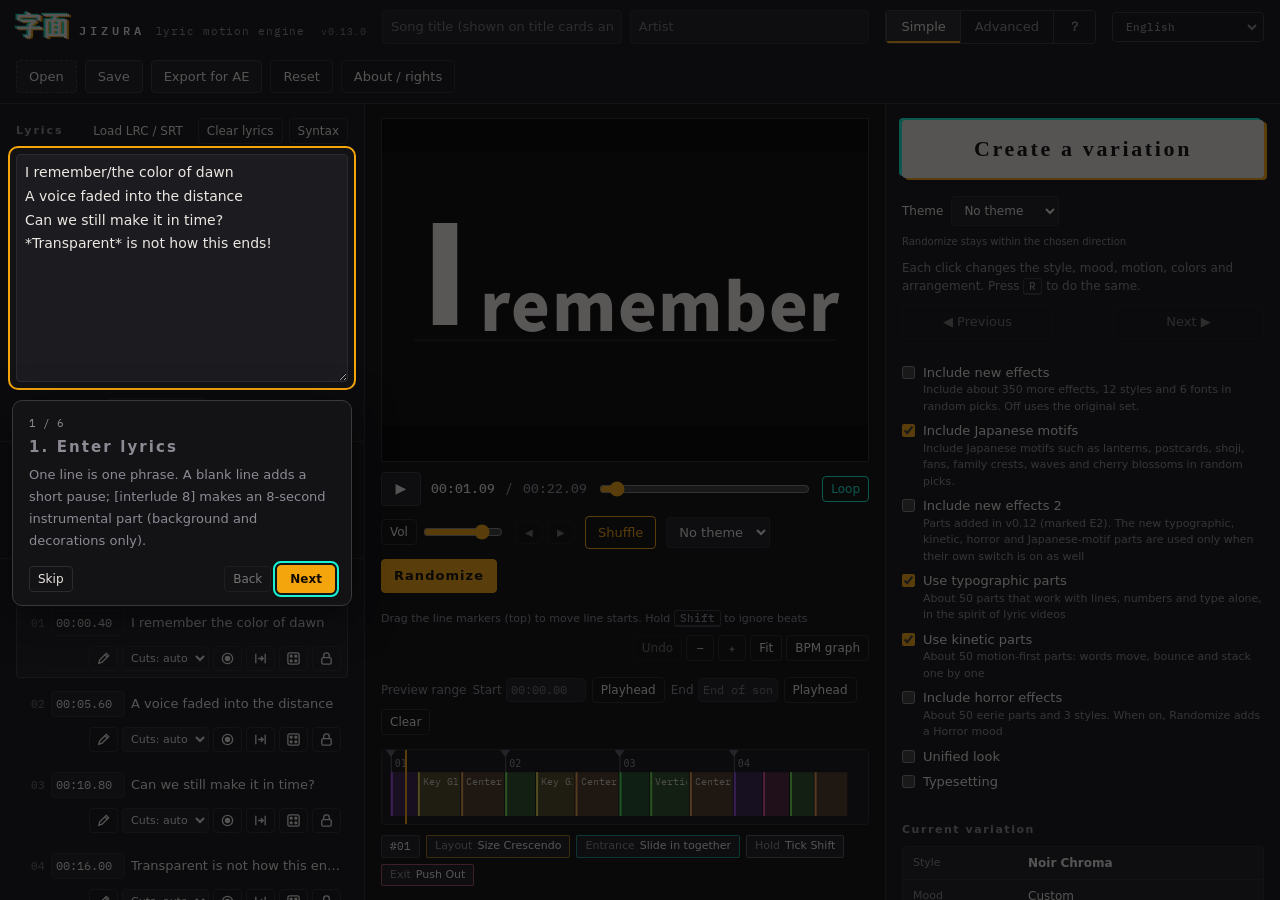
==== en/index.html @ b81c0132 "Merge upstream 852wa/JIZURA v0.13.0 into the fork Conflict resolution: - src/12_ui.js: kept both the" ====
<!doctype html>
<html lang="en">
<head>
<meta charset="utf-8">
<meta name="viewport" content="width=device-width, initial-scale=1, viewport-fit=cover">
<title>JIZURA — Lyric Motion Video Maker</title>
<meta name="description" content="Turn lyrics into animated lyric videos in your browser and export MP4.">
<link rel="canonical" href="https://852wa.github.io/JIZURA/en/">
<link rel="alternate" hreflang="ja" href="https://852wa.github.io/JIZURA/">
<link rel="alternate" hreflang="en" href="https://852wa.github.io/JIZURA/en/">
<link rel="alternate" hreflang="zh-Hant" href="https://852wa.github.io/JIZURA/zh-hant/">
<link rel="alternate" hreflang="zh-Hans" href="https://852wa.github.io/JIZURA/zh-hans/">
<link rel="alternate" hreflang="ko" href="https://852wa.github.io/JIZURA/ko/">
<link rel="alternate" hreflang="id-ID" href="https://852wa.github.io/JIZURA/id/">
<link rel="alternate" hreflang="vi" href="https://852wa.github.io/JIZURA/vi/">
<meta property="og:type" content="website">
<meta property="og:title" content="JIZURA — Lyric Motion Video Maker">
<meta property="og:description" content="Turn lyrics into animated lyric videos in your browser and export MP4.">
<meta property="og:url" content="https://852wa.github.io/JIZURA/en/">
<meta name="twitter:card" content="summary">
<link rel="preconnect" href="https://fonts.googleapis.com">
<link rel="preconnect" href="https://fonts.gstatic.com" crossorigin>
<style>
:root {
  color-scheme: dark;
  --ink: #0c0c0e;
  --panel: #131316;
  --raised: #1b1b20;
  --raised2: #232329;
  --line: #2a2a31;
  --line2: #383840;
  --text: #ece7e1;
  --muted: #8e8a94;
  --faint: #5d5a63;
  --amber: #f5a50c;
  --cyan: #16f4d4;
  --rose: #ff6f9c;
  --danger: #ff5a6a;
  --ui: "IBM Plex Sans JP", "Noto Sans JP", "Hiragino Sans", "Yu Gothic UI", "Meiryo", system-ui, sans-serif;
  --mono: "IBM Plex Mono", "SFMono-Regular", Consolas, monospace;
  --brand: "Zen Old Mincho", "Noto Serif JP", "Yu Mincho", serif;
  --r: 4px;
}
html, body { height: 100%; }
[hidden] { display: none !important; }
body { margin: 0; background: var(--ink); color: var(--text); font: 13px/1.5 var(--ui); -webkit-font-smoothing: antialiased; }
* { box-sizing: border-box; }
button, input, select, textarea { font: inherit; color: inherit; }
:focus-visible { outline: 2px solid var(--cyan); outline-offset: 2px; }
@media (prefers-reduced-motion: reduce) { * { transition: none !important; } }

#app { display: flex; flex-direction: column; min-height: 100%; }

/* ---------- top bar ---------- */
.bar { display: flex; align-items: center; gap: 16px; padding-block: 10px; padding-inline: 16px; border-bottom: 1px solid var(--line); background: var(--panel); flex-wrap: wrap; }
.brand { display: flex; align-items: baseline; gap: 10px; min-width: 0; }
.brand .mark { font: 900 26px/1 var(--brand); letter-spacing: 0.02em; color: var(--text); text-shadow: -2px -1px 0 rgba(22,244,212,0.85), 2px 1px 0 rgba(245,165,12,0.9); }
.brand .word { font: 600 12px/1 var(--mono); letter-spacing: 0.34em; color: var(--text); }
.brand .tag { font: 400 11px/1 var(--mono); color: var(--muted); letter-spacing: 0.08em; }
.brand .ver { font: 400 10px/1 var(--mono); color: var(--muted); opacity: 0.8; margin-left: 6px; letter-spacing: 0.04em; }
.proj { display: flex; gap: 8px; flex: 1 1 280px; min-width: 0; }
.proj input { flex: 1 1 0; min-width: 0; }
.acts { display: flex; gap: 8px; flex-wrap: wrap; }
.lang-switch { display: inline-flex; align-items: center; gap: 3px; flex: none; font: 500 11px var(--mono); border: 1px solid var(--line2); border-radius: var(--r); padding: 3px; }
.lang-switch a, .lang-switch span { display: inline-block; padding: 3px 7px; color: var(--muted); text-decoration: none; border-radius: 2px; }
.lang-switch a:hover { color: var(--text); background: var(--raised2); }
.lang-switch [aria-current=page] { color: var(--ink); background: var(--amber); }
html[lang=en] { --ui: system-ui, -apple-system, "Segoe UI", sans-serif; --brand: Georgia, "Times New Roman", serif; }
html[lang=zh-Hant] { --ui: "Noto Sans TC", "PingFang TC", "Microsoft JhengHei", system-ui, sans-serif; }
html[lang=ko] { --ui: "Noto Sans KR", "Apple SD Gothic Neo", "Malgun Gothic", system-ui, sans-serif; --brand: "Noto Serif KR", "AppleMyungjo", "Batang", serif; }
html[lang=en] .work { grid-template-columns: minmax(315px, 365px) minmax(0, 1fr) minmax(350px, 395px); }
html[lang=en] .slider { grid-template-columns: 124px minmax(0, 1fr) 36px 30px; }
html[lang=en] .now-row { grid-template-columns: 105px minmax(0, 1fr); }
html[lang=en] .font-row { grid-template-columns: 95px minmax(0, 1fr); }
html[lang=en] .ln .tools select { max-width: 130px; }
html[lang=en] .fields .field { overflow-wrap: anywhere; }
html[lang=en] .easy-grid button, html[lang=en] .tabs button { white-space: normal; line-height: 1.2; }

/* ---------- controls ---------- */
input[type=text], input[type=number], input:not([type]), select, textarea {
  background: var(--raised); border: 1px solid var(--line); border-radius: var(--r); padding: 6px 8px; min-width: 0;
}
input[type=number] { font-family: var(--mono); }
textarea { width: 100%; resize: vertical; line-height: 1.7; }
select { padding-right: 4px; }
button { background: var(--raised); border: 1px solid var(--line2); border-radius: var(--r); padding: 6px 12px; cursor: pointer; white-space: nowrap; }
button:hover { background: var(--raised2); border-color: #4a4a54; }
button:disabled { opacity: 0.45; cursor: not-allowed; }
button.small { padding: 3px 8px; font-size: 12px; }
button.ghost { background: transparent; border-color: var(--line); }
button.primary { background: var(--amber); color: #120c00; border-color: var(--amber); font-weight: 700; }
button.primary:hover { background: #ffb52a; }
button.accent { border-color: var(--amber); color: var(--amber); background: transparent; }
button.accent:hover { background: rgba(245,165,12,0.1); }
button[aria-pressed=true] { border-color: var(--cyan); color: var(--cyan); }
button.icon { padding: 4px 6px; line-height: 0; }
button.icon svg { width: 15px; height: 15px; }
label.file { position: relative; display: inline-flex; align-items: center; gap: 6px; background: var(--raised); border: 1px dashed var(--line2); border-radius: var(--r); padding: 6px 12px; cursor: pointer; }
label.file:hover { border-color: var(--amber); }
label.file input { position: absolute; inset: 0; opacity: 0; cursor: pointer; width: 100%; }
.muted { color: var(--muted); }
.mono { font-family: var(--mono); }
h2, h3 { margin: 0; font-weight: 600; }
h2 { font-size: 11px; letter-spacing: 0.18em; color: var(--muted); }
h3 { font-size: 11px; letter-spacing: 0.14em; color: var(--muted); margin-top: 18px; margin-bottom: 8px; }

/* ---------- workspace ---------- */
.work { flex: 1; display: grid; grid-template-columns: minmax(270px, 330px) minmax(0, 1fr) minmax(290px, 350px); min-height: 0; }
.col { min-width: 0; min-height: 0; }
.col-left, .col-right { background: var(--panel); overflow: auto; }
.col-left { border-right: 1px solid var(--line); }
.col-right { border-left: 1px solid var(--line); }
.sec { padding: 14px 16px; border-bottom: 1px solid var(--line); display: flex; flex-direction: column; gap: 10px; }
.sec-h { display: flex; align-items: center; justify-content: space-between; gap: 8px; }
#lyrics { min-height: 150px; font-size: 14px; }
.syntax { font-size: 12px; color: var(--muted); background: var(--raised); border: 1px solid var(--line); border-radius: var(--r); padding: 10px 12px; }
.syntax code { font-family: var(--mono); color: var(--amber); }
.syntax ul { margin: 0; padding-left: 16px; display: grid; gap: 3px; }
.row { display: flex; align-items: center; gap: 8px; flex-wrap: wrap; }
.audio-name { font-size: 12px; overflow-wrap: anywhere; }
.fields { display: grid; grid-template-columns: repeat(3, minmax(0, 1fr)); gap: 8px; }
.field { display: flex; flex-direction: column; gap: 4px; font-size: 11px; color: var(--muted); }
.field input, .field select { width: 100%; }
.tapbox { border: 1px solid var(--amber); border-radius: var(--r); padding: 10px; display: grid; gap: 8px; background: rgba(245,165,12,0.06); }
.tapbox .next { font-size: 15px; }
button.tap { font: 700 18px/1 var(--mono); letter-spacing: 0.2em; padding: 16px; background: var(--amber); color: #120c00; border-color: var(--amber); }
/* タップ同期中は行一覧の自動スクロールで押せなくなるので、左カラムの先頭に貼り付けて固定する */
.col-left > #tapPanel { position: sticky; top: 0; z-index: 20; margin: 10px 12px; background-color: var(--panel); background-image: linear-gradient(rgba(245,165,12,0.10), rgba(245,165,12,0.10)); box-shadow: 0 10px 24px rgba(0,0,0,0.5); }
.tapbox.compact .hint { display: none; }
.tapbox .tap-opts { display: flex; gap: 14px; align-items: center; flex-wrap: wrap; font-size: 12px; color: var(--muted); }
.tapbox .tap-opts label { display: inline-flex; gap: 6px; align-items: center; }
.tapbox .tap-count { margin-left: 10px; font: 700 22px/1 var(--mono); color: var(--amber); }
/* 固定レイアウトにならない広さ／高さのときは、左カラムがスクロールしないのでビューポートに重ねて固定する */
@media (max-width: 1180px), (max-height: 619px) {
  .col-left > #tapPanel { position: fixed; top: 8px; left: 8px; right: 8px; bottom: auto; margin: 0; max-height: 62vh; overflow: auto; box-shadow: 0 14px 40px rgba(0,0,0,0.6); }
}

/* line list */
#lineList { list-style: none; margin: 0; padding: 0; display: grid; gap: 6px; }
.ln { display: grid; grid-template-columns: 22px 74px minmax(0, 1fr); gap: 4px 6px; align-items: center; padding: 6px; border: 1px solid transparent; border-radius: var(--r); }
.ln:hover { background: var(--raised); }
.ln.cur { border-color: var(--line2); background: var(--raised); }
.ln .no { font: 500 11px var(--mono); color: var(--faint); text-align: right; }
.ln .time { width: 100%; padding: 3px 4px; font-size: 12px; font-variant-numeric: tabular-nums; }
.ln .txt { overflow: hidden; text-overflow: ellipsis; white-space: nowrap; cursor: pointer; }
.ln .meta { grid-column: 2 / 4; display: flex; justify-content: space-between; align-items: flex-start; gap: 6px; flex-wrap: wrap; }
.ln .tools { display: flex; gap: 4px; flex: 0 1 auto; flex-wrap: wrap; justify-content: flex-end; margin-left: auto; }
.ln .tools select { padding: 2px 4px; font-size: 11px; max-width: 92px; width: auto; }
.ln .cuts { display: flex; gap: 4px; flex-wrap: wrap; min-width: 0; flex: 1 1 140px; }
.ln .cuts span { font-size: 10px; padding: 1px 6px; border-radius: 2px; border: 1px solid var(--line2); color: var(--muted); cursor: pointer; }
.ln .cuts span:hover { color: var(--text); border-color: var(--amber); }
.ln .cuts select.cut-lay { font-size: 10px; padding: 1px 4px; max-width: 112px; border: 1px solid var(--line2); border-radius: 2px; background: var(--raised); color: var(--text); }
.ln .cuts select.cut-lay.is-forced { border-color: var(--amber); color: var(--text); }

/* ---------- stage ---------- */
.col-stage { display: flex; flex-direction: column; gap: 10px; padding: 14px 16px; min-width: 0; }
.viewport { position: relative; width: 100%; background: #000; border: 1px solid var(--line); display: grid; place-items: center; overflow: hidden; }
.viewport canvas { display: block; width: 100%; height: auto; max-height: 68vh; object-fit: contain; }
.field-wide { grid-column: span 2; }
.lang-row { display: flex; align-items: center; flex-wrap: wrap; gap: 6px; margin-top: 6px; font-size: 11px; color: var(--muted); }
.lang-row select { width: auto; }
.key-badge { position: absolute; right: 10px; top: 10px; background: rgba(12,12,14,0.78); border: 1px solid var(--line2); color: #fff; padding: 3px 8px; border-radius: var(--r); font-size: 11px; pointer-events: none; letter-spacing: .04em; }
.key-badge i { display: inline-block; width: 9px; height: 9px; border-radius: 2px; margin-right: 6px; vertical-align: -1px; border: 1px solid rgba(255,255,255,.5); }
.overlay-msg { position: absolute; left: 12px; bottom: 12px; background: rgba(12,12,14,0.85); border: 1px solid var(--line2); padding: 6px 10px; border-radius: var(--r); font-size: 12px; }
.transport { display: flex; align-items: center; gap: 10px; flex-wrap: wrap; }
.transport .vol { display: inline-flex; align-items: center; gap: 4px; }
.transport .vol input[type=range] { flex: 0 0 80px; width: 80px; }
#btnLoop[data-mode="line"], #btnLoop[data-mode="cut"] { color: var(--amber); }
#btnLoop[aria-pressed="false"] { opacity: 0.55; }
.transport .tc { font: 500 13px var(--mono); font-variant-numeric: tabular-nums; }
.pv-bar { display: flex; align-items: center; gap: 6px; flex-wrap: wrap; margin: 2px 0 4px; font-size: 12px; }
.pv-bar .field.pv-field { display: inline-flex; flex-direction: row; align-items: center; gap: 4px; margin: 0; font-size: 12px; }
.pv-bar .field input { width: 80px; padding: 2px 4px; font-size: 12px; font-variant-numeric: tabular-nums; }
.pv-bar.on .pv-label { color: var(--cyan); }
.calm-box { display: flex; flex-wrap: wrap; align-items: center; gap: 6px 14px; padding: 8px 10px; margin-bottom: 10px; border: 1px solid var(--line); border-radius: var(--r); }
.calm-box .field.calm-field { display: inline-flex; flex-direction: row; align-items: center; gap: 6px; margin: 0; font-size: 12px; }
.calm-box .field.calm-field select { width: auto; }
.calm-box .calm-note { flex-basis: 100%; }
.calm-box.on { border-color: var(--cyan); }
.transport input[type=range] { flex: 1 1 160px; accent-color: var(--amber); }
button.play { width: 40px; height: 34px; padding: 0; font-size: 14px; }
/* timeline controls, export range, line tools */
.tl-bar { display: flex; justify-content: space-between; align-items: center; gap: 8px; margin: 8px 0 4px; flex-wrap: wrap; }
.tl-hint { font-size: 11px; }
.tl-btns { display: flex; gap: 4px; margin-left: auto; }
.rng-row { display: flex; align-items: center; gap: 6px; flex-wrap: wrap; margin: 10px 0 2px; font-size: 12px; }
.rng-row select { width: auto; max-width: 150px; }
.rng-lab { color: var(--muted); font-size: 11px; }
.rngInfo { font-size: 11px; }
.ln.in-range { border-color: var(--amber); }
.ln.is-inter .txt { color: var(--muted); font-style: italic; }
.ln .txt-edit { width: 100%; padding: 3px 6px; font-size: 13px; }
.ln .tools .icon[aria-pressed=true] { color: var(--amber); }
#timeline { width: 100%; height: 76px; display: block; background: var(--panel); border: 1px solid var(--line); border-radius: var(--r); cursor: pointer; touch-action: none; }
.tempo-wrap { margin-top: 6px; }
.tempo-wrap[hidden] { display: none; }
#tempoLane { width: 100%; height: 96px; display: block; background: var(--panel); border: 1px solid var(--line); border-radius: var(--r); cursor: crosshair; touch-action: none; }
.tempo-bar { display: flex; flex-wrap: wrap; align-items: center; gap: 6px 10px; margin-top: 6px; font-size: 12px; }
.tempo-hint { flex: 1 1 260px; }
.tempo-sel { display: flex; flex-wrap: wrap; align-items: center; gap: 6px 10px; }
.tempo-sel[hidden] { display: none; }
.tempo-sel .field input { width: 84px; }
#tlTempo[aria-pressed="true"] { color: var(--amber); border-color: currentColor; }
.cutinfo { display: flex; gap: 6px; flex-wrap: wrap; align-items: center; min-height: 26px; flex: none; }
.cutinfo .cut-roll { margin-left: 2px; }
.chip { font-size: 11px; padding: 2px 8px; border-radius: 2px; border: 1px solid var(--line2); color: var(--text); background: var(--raised); }
.chip b { font-weight: 500; color: var(--muted); margin-right: 5px; }
button.chip { cursor: pointer; font: inherit; }
button.chip:hover { border-color: var(--amber); color: var(--text); }
button.chip.is-forced { border-color: var(--amber); }
button.chip[aria-pressed=true] { border-color: var(--cyan); color: var(--cyan); }
.cut-pick { border: 1px solid var(--line); border-radius: var(--r); background: var(--panel); padding: 8px; max-height: min(42vh, 420px); overflow: auto; }
.cut-pick-h { display: flex; align-items: center; gap: 8px; margin-bottom: 8px; position: sticky; top: 0; background: var(--panel); z-index: 1; padding-bottom: 4px; }
.cut-pick-h strong { font-size: 12px; }
.cut-pick-h .muted { flex: 1; font-size: 11px; }
.cut-pick .tech-grid { display: grid; grid-template-columns: repeat(auto-fill, minmax(112px, 1fr)); gap: 8px; padding: 0; min-height: 96px; }
.cut-pick .tcard { cursor: pointer; width: 100%; text-align: left; }
.cut-pick .tcard.is-on { border-color: var(--amber); box-shadow: 0 0 0 1px var(--amber); }
.cut-pick .tcard canvas { width: 100%; aspect-ratio: 16 / 9; display: block; background: #0c0c0e; }
.chip { font-size: 11px; padding: 2px 8px; border-radius: 2px; border: 1px solid var(--line2); color: var(--text); background: var(--raised); }
.chip b { font-weight: 500; color: var(--muted); margin-right: 5px; }
.chip.l { border-color: rgba(245,165,12,0.6); }
.chip.e { border-color: rgba(22,244,212,0.55); }
.chip.x { border-color: rgba(255,111,156,0.6); }
.chip.h { border-color: #55525c; }
.hint { font-size: 12px; color: var(--muted); }

/* ---------- right panel ---------- */
.tabs { display: grid; grid-template-columns: repeat(4, 1fr); border-bottom: 1px solid var(--line); position: sticky; top: 0; background: var(--panel); z-index: 2; }
.tabs button { border: 0; border-radius: 0; background: transparent; padding: 11px 4px; color: var(--muted); border-bottom: 2px solid transparent; }
.tabs button[aria-selected=true] { color: var(--text); border-bottom-color: var(--amber); }
.tabpane { padding: 14px 16px 24px; }
.style-grid { display: grid; grid-template-columns: repeat(3, minmax(0, 1fr)); gap: 8px; }
.stile { display: flex; flex-direction: column; gap: 5px; padding: 0; border: 1px solid var(--line); background: transparent; border-radius: var(--r); overflow: hidden; text-align: left; }
.stile canvas { width: 100%; aspect-ratio: 16 / 9; display: block; }
.stile span { font-size: 11px; padding: 0 7px 6px; white-space: nowrap; overflow: hidden; text-overflow: ellipsis; }
.stile[aria-pressed=true] { border-color: var(--amber); box-shadow: 0 0 0 1px var(--amber); color: var(--text); }
.slider { display: grid; grid-template-columns: 96px minmax(0, 1fr) 36px 30px; gap: 8px; align-items: center; margin-bottom: 8px; }
.slider input { width: 100%; accent-color: var(--amber); }
.slider output { font: 500 11px var(--mono); color: var(--muted); text-align: right; }
.checks { display: grid; grid-template-columns: repeat(2, minmax(0, 1fr)); gap: 3px 10px; }
.checks label { display: flex; align-items: center; gap: 6px; font-size: 12px; padding: 2px 0; }
.checks input { accent-color: var(--amber); }
.tgroup .checks.tech-grid { display: grid; grid-template-columns: repeat(auto-fill, minmax(128px, 1fr)); gap: 8px; padding: 0 10px 10px; }
.tcard { display: flex; flex-direction: column; gap: 4px; padding: 0; border: 1px solid var(--line); border-radius: var(--r); overflow: hidden; background: var(--panel); cursor: pointer; }
.tcard:hover { border-color: var(--line2); }
.tcard canvas { width: 100%; aspect-ratio: 16 / 9; display: block; background: #0c0c0e; }
.tcard .tcard-name { display: flex; align-items: center; gap: 5px; font-size: 11px; padding: 0 6px 6px; min-width: 0; }
.tcard .tcard-name span { white-space: nowrap; overflow: hidden; text-overflow: ellipsis; min-width: 0; }
.tcard.set-off { opacity: 0.5; }
.group-h { display: flex; justify-content: space-between; align-items: center; margin-top: 16px; margin-bottom: 6px; }
.tgroup { border: 1px solid var(--line); border-radius: var(--r); margin-bottom: 8px; background: var(--raised); }
.tgroup summary { display: flex; justify-content: space-between; align-items: center; padding: 8px 10px; cursor: pointer; list-style: none; font-size: 12px; }
.tgroup summary::-webkit-details-marker { display: none; }
.tgroup summary::before { content: '▸'; color: var(--muted); margin-right: 8px; transition: transform .15s; }
.tgroup[open] summary::before { transform: rotate(90deg); }
.tgroup .tg-name { flex: 1; font-weight: 600; }
.tgroup .tg-cnt { color: var(--muted); font-size: 11px; }
/* locks: same look as the per-line lock button (icon ghost + SVG, accent colour while pressed) */
.tgroup summary .lk { flex: none; margin-left: 6px; }
.lk[aria-pressed="true"] { color: var(--amber); }
.tgroup .tg-tools { display: flex; gap: 6px; padding: 0 10px 8px; }
.tgroup .checks { padding: 0 10px 10px; }
.chip.t { border-color: rgba(180,140,255,0.6); }
.chip.b { border-color: rgba(120,200,120,0.55); }
.chip.c { border-color: rgba(120,170,255,0.6); }
.group-h:first-child { margin-top: 0; }
.color-row { display: grid; grid-template-columns: repeat(3, minmax(0, 1fr)); gap: 8px; }
.color-row label { display: flex; flex-direction: column; gap: 3px; font-size: 11px; color: var(--muted); }
.color-row input[type=color] { width: 100%; height: 28px; padding: 0; border: 1px solid var(--line); background: transparent; border-radius: var(--r); }
.font-row { display: grid; grid-template-columns: 70px minmax(0, 1fr); gap: 8px; align-items: center; margin-bottom: 6px; font-size: 12px; }
.progress { height: 6px; background: var(--raised2); border-radius: 3px; overflow: hidden; }
.progress i { display: block; height: 100%; width: 0; background: linear-gradient(90deg, var(--cyan), var(--amber)); }
.outbtns { display: grid; gap: 8px; margin-top: 12px; }
.outbtns button { padding: 10px 12px; }
.note { font-size: 12px; color: var(--muted); border-left: 2px solid var(--line2); padding-left: 10px; margin-top: 12px; }
.kbd { font: 500 11px var(--mono); border: 1px solid var(--line2); border-bottom-width: 2px; padding: 0 5px; border-radius: 3px; }

label.check { display: flex; align-items: flex-start; gap: 8px; margin-bottom: 8px; cursor: pointer; }
label.check input { margin: 3px 0 0; flex: none; accent-color: var(--amber); }
label.check small { display: block; font-size: 11px; color: var(--muted); }

/* ---------- modes / おまかせ ---------- */
.modes { display: inline-flex; border: 1px solid var(--line2); border-radius: var(--r); overflow: hidden; }
.modes button { border: 0; border-radius: 0; background: transparent; padding: 6px 14px; color: var(--muted); }
.modes button + button { border-left: 1px solid var(--line2); }
.modes button[aria-pressed=true] { background: var(--raised2); color: var(--text); box-shadow: inset 0 -2px 0 var(--amber); }
#app.is-easy .tabs, #app.is-easy .tabpane, #app.is-easy .pro-only { display: none !important; }
.hist-btns { display: inline-flex; gap: 4px; }
button.icon-txt { font-size: 10px; min-width: 28px; }
.transport #btnOmakase { letter-spacing: 0.08em; }

.easy { padding: 16px 16px 28px; display: grid; gap: 18px; }
.easy h3 { margin: 0 0 8px; }
.easy-hero { display: grid; gap: 10px; }
button.omakase {
  position: relative; padding: 18px 14px; font: 900 22px/1 var(--brand); letter-spacing: 0.12em;
  background: var(--text); color: var(--ink); border: 0; border-radius: var(--r);
  box-shadow: -3px -2px 0 var(--cyan), 3px 2px 0 var(--amber);
  transition: transform .12s ease, box-shadow .12s ease;
}
button.omakase:hover { background: #fff; box-shadow: -5px -3px 0 var(--cyan), 5px 3px 0 var(--amber); }
button.omakase:active { transform: translateY(1px) scale(0.99); box-shadow: -1px -1px 0 var(--cyan), 1px 1px 0 var(--amber); }
button.omakase:disabled { box-shadow: none; }
.easy-hero .hint { margin: 0; }
.hist-row { display: grid; grid-template-columns: 1fr auto 1fr; gap: 8px; align-items: center; }
.hist-row #histPos { font-size: 11px; text-align: center; min-width: 44px; }
.now { display: grid; gap: 1px; background: var(--line); border: 1px solid var(--line); border-radius: var(--r); overflow: hidden; }
.now-row { display: grid; grid-template-columns: 84px minmax(0, 1fr); gap: 10px; align-items: center; padding: 7px 10px; background: var(--raised); font-size: 12px; }
.now-row .k { color: var(--muted); font-size: 11px; }
.now-row .v { display: flex; align-items: center; gap: 8px; min-width: 0; overflow: hidden; text-overflow: ellipsis; white-space: nowrap; }
.now-row b { font-weight: 700; }
.tagl { font: 500 10px var(--mono); color: var(--cyan); border: 1px solid rgba(22,244,212,0.5); padding: 0 5px; border-radius: 2px; }
.easy-grid { display: grid; grid-template-columns: repeat(2, minmax(0, 1fr)); gap: 8px; }
.easy-grid button { padding: 10px 8px; }
.easy .fields { display: grid; grid-template-columns: repeat(3, minmax(0, 1fr)); gap: 8px; }
.easy .exp-box { margin-top: 10px; }
.swatches { display: inline-flex; gap: 3px; vertical-align: middle; }
.swatches i { width: 16px; height: 16px; border-radius: 2px; border: 1px solid rgba(255,255,255,0.18); display: inline-block; }
#paletteSwatch i { width: 22px; height: 22px; }
.toast {
  position: absolute; top: 12px; left: 50%; transform: translate(-50%, -6px); opacity: 0;
  display: flex; align-items: center; gap: 10px; max-width: calc(100% - 24px);
  background: rgba(12,12,14,0.9); border: 1px solid var(--line2); border-left: 2px solid var(--amber);
  padding: 7px 12px; border-radius: var(--r); font-size: 12px; white-space: nowrap; overflow: hidden; text-overflow: ellipsis; pointer-events: none;
  transition: opacity .2s ease, transform .2s ease;
}
.toast.in { opacity: 1; transform: translate(-50%, 0); }
.toast.out { opacity: 0; transform: translate(-50%, -6px); }

/* ---------- 利用について ---------- */
button.linkish { background: none; border: 0; padding: 4px 0; color: var(--muted); font-size: 12px; text-decoration: underline; text-underline-offset: 3px; cursor: pointer; justify-self: start; }
button.linkish:hover { color: var(--text); background: none; }
dialog.terms { width: min(520px, calc(100vw - 32px)); max-height: calc(100vh - 48px); overflow: auto; padding: 22px 24px 18px; background: var(--panel); color: var(--text); border: 1px solid var(--line2); border-radius: 8px; box-shadow: 0 20px 60px rgba(0,0,0,0.55); }
dialog.terms .reset-list { margin: 0 0 12px; padding-left: 18px; display: grid; gap: 3px; font-size: 13px; }
button.danger { background: #c9433a; border-color: #c9433a; color: #fff; font-weight: 700; }
button.danger:hover { background: #dd5146; }
.sec-btns { display: inline-flex; gap: 6px; }
.sec-btns label.file.small { padding: 3px 8px; font-size: 12px; border-style: solid; border-color: transparent; background: transparent; color: var(--fg, inherit); }
.sec-btns label.file.small:hover { border-color: var(--amber); }
dialog.terms::backdrop { background: rgba(6,6,8,0.66); }
dialog.terms h2 { font-size: 15px; letter-spacing: 0.08em; color: var(--text); margin: 0 0 14px; }
dialog.terms p { margin: 0 0 10px; line-height: 1.75; font-size: 13px; }
dialog.terms a { color: var(--cyan); word-break: break-all; }
.terms-main { border-left: 3px solid var(--amber); background: var(--raised); padding: 12px 14px 4px; border-radius: 0 var(--r) var(--r) 0; margin-bottom: 14px; }
.terms-main .terms-big { font-size: 15px; }
.terms-main strong { color: var(--amber); font-weight: 700; }
.terms-sub { color: var(--muted); font-size: 12px !important; }
.terms-note { font-size: 12px !important; }
.terms-oss { font-size: 12px; color: var(--muted); margin: 4px 0 14px; }
.terms-oss summary { cursor: pointer; }
.terms-oss p { font-size: 12px !important; margin-top: 6px; }
.terms-foot { display: flex; justify-content: space-between; align-items: center; gap: 12px; border-top: 1px solid var(--line); padding-top: 12px; }

/* ---------- fixed workspace (wide & tall enough windows) ----------
   The page no longer scrolls as a whole: the header and the preview + timeline stay put, and the
   lyrics / line list (left) and settings (right) scroll inside their own columns. */
@media (min-width: 1181px) and (min-height: 620px) {
  html.fixed-ok body { overflow: hidden; }
  html.fixed-ok #app { height: 100vh; height: 100dvh; min-height: 0; }
  html.fixed-ok .work { overflow: hidden; }
  html.fixed-ok .col-left, html.fixed-ok .col-right { overscroll-behavior: contain; }
  html.fixed-ok .col-stage { overflow: hidden auto; }
  html.fixed-ok .viewport { flex: 1 1 0; min-height: 180px; }
  html.fixed-ok .viewport canvas { max-height: none; }
}

/* ---------- responsive ---------- */
@media (max-width: 1180px) {
  .work { grid-template-columns: minmax(0, 1fr) minmax(0, 1fr); }
  html[lang=en] .work { grid-template-columns: minmax(0, 1fr) minmax(0, 1fr); }
  .col-stage { grid-column: 1 / -1; order: -1; }
  .col-left { border-right: 1px solid var(--line); }
  .col-right { border-left: 0; }
}
@media (max-width: 760px) {
  .work { grid-template-columns: minmax(0, 1fr); }
  html[lang=en] .work { grid-template-columns: minmax(0, 1fr); }
  .col-left, .col-right { border: 0; border-top: 1px solid var(--line); }
  .bar { gap: 10px; }
  .brand .tag { display: none; }
  .fields { grid-template-columns: repeat(2, minmax(0, 1fr)); }
  .easy .fields { grid-template-columns: repeat(3, minmax(0, 1fr)); }
  #app.is-easy .col-right { order: 0; border-top: 1px solid var(--line); }
  #app.is-easy .col-left { order: 1; }
  .transport .hist-btns { display: none; }
}

/* 追加分 / 和風 switches + badges */
.pick-sets { margin: 12px 0 6px; text-align: left; }
.pick-sets label.check { margin-bottom: 6px; }
.easy-hero .pick-sets { margin-top: 14px; }
.set-badge { display: inline-block; margin-left: 4px; padding: 0 4px; border: 1px solid var(--amber); border-radius: 3px; color: var(--amber); font-size: 10px; line-height: 15px; vertical-align: 1px; }
.set-badge.ex { border-color: var(--cyan, #4cc9d9); color: var(--cyan, #4cc9d9); }
.set-badge.set-horror { border-color: #c0544a; color: #e0786e; }
.set-badge.set-typo { border-color: #9aa3ad; color: #c5ccd3; }
.set-badge.set-kinetic { border-color: #7fbf6a; color: #9fd98a; }
.set-badge.set-extra2 { border-color: #b08adf; color: #c9a8f0; }
.checks label.set-off { opacity: 0.45; }
.checks label.set-off .set-badge { border-color: var(--muted); color: var(--muted); }
.stile { position: relative; }
.stile .badges { position: absolute; top: 4px; left: 4px; padding: 0; display: flex; gap: 3px; }
.stile .set-badge { margin: 0; padding: 0 4px; font-size: 10px; line-height: 15px; background: rgba(0,0,0,0.55); }
.stile.set-off { opacity: 0.55; }

/* ---------- かんたんモードの案内ツアー ---------- */
.tour { position: fixed; inset: 0; z-index: 200; pointer-events: auto; }
.tour-spot { position: fixed; border-radius: 8px; box-shadow: 0 0 0 9999px rgba(8, 8, 10, 0.66); outline: 2px solid var(--amber); transition: all 0.22s ease; pointer-events: none; }
.tour-bub { position: fixed; width: min(340px, calc(100vw - 24px)); background: var(--panel); color: var(--text); border: 1px solid var(--line2); border-radius: 10px; padding: 14px 16px 12px; box-shadow: 0 12px 40px rgba(0,0,0,0.5); transition: top 0.22s ease, left 0.22s ease; }
.tour-step { font-size: 11px; }
.tour-title { margin: 4px 0 6px; font-size: 15px; }
.tour-text { margin: 0 0 12px; font-size: 13px; line-height: 1.7; color: var(--muted); }
.tour-nav { display: flex; gap: 6px; align-items: center; }
.tour-sp { flex: 1; }
.tour-btn { min-width: 30px; font-weight: 700; }
button.small.primary { padding: 4px 12px; }

.lang-switch select { font: 500 11px var(--mono); padding: 3px 6px; width: auto; background: transparent; color: var(--muted); border: none; }
.sr-only { position: absolute; width: 1px; height: 1px; overflow: hidden; clip: rect(0 0 0 0); white-space: nowrap; }
.unify-box { margin-bottom: 10px; padding-bottom: 6px; border-bottom: 1px solid var(--line); }
.center-dir { gap: 6px; margin: -2px 0 8px 26px; font-size: 12px; }
.center-dir select { width: auto; }

/* ================= スマホ mode (#app.is-mobile) =================
   one column: sticky header with おまかせ, the preview right under it, then folding sections */
.omk-top, .menu-btn { display: none; }
.mode-mobile { display: none; }
@media (max-width: 900px), (pointer: coarse) { .mode-mobile { display: inline-block; } }
#app.is-mobile .mode-mobile { display: inline-block; }
#app.is-mobile .bar { position: sticky; top: 0; z-index: 40; gap: 8px; padding: 8px 10px; }
#app.is-mobile .brand .tag, #app.is-mobile .brand .word, #app.is-mobile .tour-btn { display: none; }
#app.is-mobile .brand .mark { font-size: 22px; }
#app.is-mobile .omk-top, #app.is-mobile .menu-btn { display: inline-block; }
#app.is-mobile .omk-top { order: 2; margin-left: auto; padding: 9px 16px; font-size: 15px; }
#app.is-mobile .menu-btn { order: 3; padding: 9px 10px; }
#app.is-mobile .modes { order: 4; flex: 1 1 100%; }
#app.is-mobile .modes button { flex: 1 1 0; padding: 7px 4px; }
#app.is-mobile .proj, #app.is-mobile .acts, #app.is-mobile .lang-switch { display: none; order: 5; flex: 1 1 100%; }
#app.is-mobile.menu-open .proj, #app.is-mobile.menu-open .acts, #app.is-mobile.menu-open .lang-switch { display: flex; }
#app.is-mobile .acts > * { flex: 1 1 auto; }
#app.is-mobile .work { display: flex; flex-direction: column; overflow: visible; }
#app.is-mobile .col-left, #app.is-mobile .col-right { overflow: visible; border: 0; border-top: 1px solid var(--line); }
#app.is-mobile .col-stage { order: -1; position: sticky; top: var(--mbar, 96px); z-index: 30; background: var(--ink); padding: 8px 10px; gap: 6px; box-shadow: 0 8px 18px rgba(0,0,0,0.45); }
#app.is-mobile .viewport canvas { max-height: 34vh; }
#app.is-mobile .tl-bar, #app.is-mobile .pv-bar, #app.is-mobile #timeline, #app.is-mobile .tempo-wrap, #app.is-mobile .cutinfo, #app.is-mobile .transport .vol, #app.is-mobile #btnLoop, #app.is-mobile #btnShuffle, #app.is-mobile #btnOmakase { display: none; }
#app.is-mobile .transport { gap: 8px; flex-wrap: nowrap; }
#app.is-mobile .transport .hist-btns { display: inline-flex; }
#app.is-mobile .col-right { order: 0; }
#app.is-mobile .col-left { order: 1; }
#app.is-mobile .easy-hero .omakase { display: none; }
#app.is-mobile button, #app.is-mobile select, #app.is-mobile input[type=text], #app.is-mobile label.file { min-height: 40px; }
#app.is-mobile button.small, #app.is-mobile .ln button, #app.is-mobile .ln select { min-height: 34px; }
#app.is-mobile .easy .fields, #app.is-mobile .fields { grid-template-columns: repeat(2, minmax(0, 1fr)); }
/* folding sections: tap the heading */
#app.is-mobile .sec > .sec-h h2 { cursor: pointer; font-size: 13px; }
#app.is-mobile .sec > .sec-h h2::before { content: '▾'; display: inline-block; width: 1.2em; color: var(--amber); }
#app.is-mobile .sec.fold > .sec-h h2::before { content: '▸'; }
#app.is-mobile .sec.fold > :not(.sec-h) { display: none !important; }
/* lines: one compact row each, tap to open its tools */
#app.is-mobile .ln { grid-template-columns: 22px minmax(0, 1fr); padding: 8px 6px; }
#app.is-mobile .ln .time { display: none; }
#app.is-mobile .ln .meta { display: none; grid-column: 1 / -1; }
#app.is-mobile .ln.open .meta { display: block; }
#app.is-mobile .ln .txt { white-space: nowrap; overflow: hidden; text-overflow: ellipsis; }
#app.is-mobile .ln.open .txt { white-space: normal; }
.exp-share { width: 100%; margin-bottom: 8px; }
#app.is-mobile .transport .tc.muted, #app.is-mobile #timeDur { display: none; }
#app.is-mobile .transport input[type=range] { flex: 1 1 40px; min-width: 0; }
#app.is-mobile .transport .hist-btns button { min-width: 36px; padding: 4px 8px; }
#app.is-mobile button.play { flex: none; width: 44px; }

/* カットの開始時刻 (詳細モード) and the cut playing now */
.ln .cut-pair { display: inline-flex; min-width: 0; gap: 2px; align-items: center; }
.ln .cut-time { width: 64px; font-size: 11px; padding: 2px 4px; }
.ln .cut-time.is-forced { border-color: var(--amber); }
.ln .cut-lay.playing { box-shadow: 0 0 0 2px var(--amber); }
.theme-row { display: flex; align-items: center; gap: 8px; flex-wrap: wrap; font-size: 12px; margin-top: 8px; }
.theme-row select { min-width: 9em; }
#app.is-easy .ln .cut-pair { display: none; }
.outbtns.out-png { grid-template-columns: repeat(auto-fit, minmax(140px, 1fr)); margin-top: 8px; }
.outbtns.out-png button { padding: 8px 10px; font-size: 12px; }
/* layout menus are filled on first use: keep their width fixed so nothing jumps */
.ln .cuts select.cut-lay { width: 112px; }
.ln .tools select.lay { width: 112px; }

/* files dragged over the window */
.drop-hint { position: fixed; inset: 0; z-index: 90; display: flex; align-items: center; justify-content: center; background: rgba(8,8,10,0.72); pointer-events: none; }
.drop-hint[hidden] { display: none; }
.drop-hint > div { display: flex; flex-direction: column; gap: 6px; align-items: center; text-align: center; padding: 26px 34px; margin: 16px; border: 2px dashed var(--cyan); border-radius: 12px; background: rgba(12,12,14,0.9); }
.drop-hint strong { font-size: 18px; }
.drop-hint span { font-size: 12px; opacity: 0.8; }
.sec-btns { flex-wrap: wrap; justify-content: flex-end; }
.sec-btns > * { white-space: nowrap; }

</style>
</head>
<body>
<div id="tour" class="tour" hidden role="dialog" aria-modal="true" aria-labelledby="tourTitle">
  <div class="tour-spot"></div>
  <div class="tour-bub">
    <div class="tour-step mono muted"></div>
    <h3 id="tourTitle" class="tour-title"></h3>
    <p class="tour-text"></p>
    <div class="tour-nav"><button class="tour-skip ghost small">Skip</button><span class="tour-sp"></span><button class="tour-prev ghost small">Back</button><button class="tour-next primary small">Next</button></div>
  </div>
</div>
<div id="app">
  <header class="bar">
    <div class="brand"><span class="mark" aria-hidden="true">字面</span><span class="word">JIZURA</span><span class="tag">lyric motion engine</span><span class="ver">v0.13.0</span></div>
    <div class="proj">
      <input id="songTitle" type="text" placeholder="Song title (shown on title cards and HUD)" aria-label="Song title">
      <input id="songArtist" type="text" placeholder="Artist" aria-label="Artist">
    </div>
    <button id="btnOmakaseTop" class="primary omk-top" title="Randomize style, mood, effects and palette">Randomize</button>
    <button id="btnMenu" class="ghost menu-btn" aria-expanded="false" aria-controls="appMenu">Menu</button>
    <div class="modes" role="group" aria-label="Editor mode">
      <button id="modeMobile" class="mode-mobile" aria-pressed="false" title="Phone layout (Randomize pinned at the top, lines folded)">Phone</button>
      <button id="modeEasy" aria-pressed="false" title="A simple workspace focused on automatic creation">Simple</button>
      <button id="modePro" aria-pressed="true" title="Show all settings">Advanced</button>
      <button id="btnTour" class="ghost tour-btn" title="A short tour of the Simple mode" aria-label="Tour">？</button>
    </div>
    <label class="lang-switch"><span class="sr-only">Language</span><select aria-label="Language" onchange="if(this.value)location.href=this.value"><option value="../index.html" lang="ja">日本語</option><option value="../en/index.html" lang="en" selected>English</option><option value="../zh-hant/index.html" lang="zh-Hant">繁體中文</option><option value="../zh-hans/index.html" lang="zh-Hans">简体中文</option><option value="../ko/index.html" lang="ko">한국어</option><option value="../id/index.html" lang="id-ID">Bahasa Indonesia</option><option value="../vi/index.html" lang="vi">Tiếng Việt</option></select></label>
    <div class="acts">
      <label class="file" title="Open a saved project (.json)">Open<input id="fileProject" type="file" accept=".json,application/json"></label>
      <button id="btnSave" title="Save project as .json">Save</button>
      <button id="btnAE" title="Export project data for the After Effects panel">Export for AE</button>
      <button id="btnReset" class="ghost" title="Clear lyrics, song, settings and history and start over">Reset</button>
      <button id="btnTerms" class="ghost terms-open" title="Rights and licenses for your exports">About / rights</button>
    </div>
  </header>

  <main class="work">
    <!-- ================= left: lyrics & timing ================= -->
    <section class="col col-left" aria-label="Lyrics and timing">
      <div id="tapPanel" class="tapbox" hidden>
          <div class="hint">Press <span class="kbd">Space</span> or the button as each line starts. A wrong tap? Press <span class="kbd">Backspace</span> or “Undo tap”. To redo from a line in the middle, press ◎ in the line list.If a line has several cuts, press <span class="kbd">Tab</span> the moment the cut should change to time the cuts of that line too.</div>
          <div class="tap-opts"><label>Speed <select id="tapRate" aria-label="Playback speed while tapping"><option value="1">1×</option><option value="0.75">0.75×</option><option value="0.5">0.5×</option></select></label><label><input type="checkbox" id="tapCount"> Count-in</label></div>
          <div class="next">Next: <b id="tapLine">—</b><b id="tapCountNum" class="tap-count" hidden></b></div>
          <button id="tapBtn" class="tap">TAP</button>
          <button id="tapBack" class="ghost">Undo tap</button>
          <button id="tapStop" class="ghost">Finish</button>
      </div>
      <div class="sec">
        <div class="sec-h"><h2>Lyrics</h2><span class="sec-btns"><label class="file ghost small" title="Load an LRC file (lyrics with time stamps) or subtitles (SRT / VTT) in place of the current lyrics (Undo brings them back). You can also drop the file on the window">Load LRC / SRT<input id="fileLrc" type="file" accept=".lrc,.srt,.vtt,.txt,text/plain"></label><button id="btnClearLyrics" class="ghost small" title="Clear the lyrics with their line timings, per-line settings and export range (Undo or Ctrl+Z brings them back)">Clear lyrics</button><button id="btnSyntax" class="ghost small" aria-expanded="false">Syntax</button></span></div>
        <textarea id="lyrics" rows="9" spellcheck="false" aria-label="Lyrics (one phrase per line)"></textarea>
        <label class="lang-row">Lyrics language<select id="lyricLang"><option value="auto">Auto-detect</option><option value="ja">日本語</option><option value="zh-Hant">繁體中文</option><option value="zh-Hans">简体中文</option><option value="ko">한국어</option><option value="en">English</option></select><span id="langNote" class="muted"></span></label>
        <div id="syntax" class="syntax" hidden>
          <ul>
            <li>One phrase per line. A blank line adds a short pause.</li>
            <li><code>I remember/the dawn</code> … <code>/</code> marks a cut boundary</li>
            <li><code>*transparent*</code> … emphasis (larger, stronger effects)</li>
            <li>A trailing <code>!</code> … adds a flash and shake</li>
            <li><code>lyrics|reading or note</code> … smaller text in annotation layouts</li>
            <li><code>｜base《reading》</code> … ruby (reading). Shown beside or above the kanji in styles such as Mincho & Ruby</li>
            <li><code>[01:23.45]Lyrics</code> … uses an LRC timestamp</li>
            <li><code>[interlude 8]</code> … an 8-second instrumental part (no lyrics, background and decorations only). Without a number it lasts 4 seconds; tap sync or markers set its length</li>
            <li><code>#</code> starts a comment (ignored)</li>
          </ul>
        </div>
      </div>

      <div class="sec">
        <div class="sec-h"><h2>Audio and timing</h2></div>
        <div id="audioName" class="muted audio-name">No audio. Import a song to detect beats and align cuts.</div>
        <div class="row">
          <label class="file" title="MP3, WAV, M4A and more">Import audio<input id="audioFile" type="file" accept="audio/*,.mp3,.wav,.m4a,.aac,.ogg,.flac"></label>
          <button id="btnTap" title="Tap at the start of each line while the song plays">Tap to sync</button>
        </div>
        <div class="fields pro-only">
          <label class="field">BPM<input id="bpm" type="number" min="0" max="300" step="0.1" placeholder="Auto"></label>
          <label class="field">Start (s)<input id="offset" type="number" min="0" step="0.05"></label>
          <label class="field">Line duration<input id="lineScale" type="number" min="0.4" max="3" step="0.05"></label>
        </div>
        <div class="row pro-only">
          <label class="row" style="gap:6px"><input id="snap" type="checkbox"> Snap to beat</label>
          <button id="btnResetTimes" class="ghost small">Clear manual timing</button>
        </div>
      </div>

      <div class="sec">
        <div class="sec-h"><h2>Lines and cuts</h2><span id="linesInfo" class="muted mono"></span></div>
        <ol id="lineList"></ol>
      </div>
    </section>

    <!-- ================= center: stage ================= -->
    <section class="col col-stage" aria-label="Preview">
      <div class="viewport" id="viewport"><canvas id="view" width="1280" height="720"></canvas><div id="viewMsg" class="overlay-msg" hidden></div><div id="keyBadge" class="key-badge" hidden></div><div id="toast" class="toast" role="status" aria-live="polite" hidden></div></div>
      <div class="transport">
        <button id="btnPlay" class="play" aria-label="Play">▶</button>
        <span id="timeNow" class="tc">00:00.00</span><span class="tc muted">/</span><span id="timeDur" class="tc muted">00:00.00</span>
        <input id="scrub" type="range" min="0" max="10000" value="0" aria-label="Playback position">
        <button id="btnLoop" class="ghost small" aria-pressed="true" title="Loop the whole piece">Loop</button>
        <span class="vol"><button id="btnMute" class="ghost small" aria-pressed="false" title="Click to mute / unmute (preview only — exports keep the original level)">Vol</button><input id="vol" type="range" min="0" max="100" value="80" aria-label="Preview volume"></span>
        <span class="hist-btns">
          <button id="btnPrev" class="ghost small icon-txt" title="Previous variation" aria-label="Previous">◀</button>
          <button id="btnNext" class="ghost small icon-txt" title="Next variation" aria-label="Next">▶</button>
        </span>
        <button id="btnShuffle" class="accent" title="Shuffle the arrangement, keeping locked lines">Shuffle</button>
        <select class="themeSel" aria-label="Randomize theme" title="Randomize theme (when set, Randomize stays within that direction and turns on the part sets it needs)"><option value="">No theme</option><option value="lyricpv">Lyric video</option><option value="kinetic">Kinetic</option><option value="wa">Japanese</option><option value="horror">Horror</option><option value="pop">Pop</option><option value="ballad">Ballad</option></select>
        <button id="btnOmakase" class="primary" title="Randomize style, mood, effects and colors (R)">Randomize</button>
      </div>
      <div class="tl-bar">
        <span class="tl-hint muted">Drag the line markers (top) to move line starts. Hold <span class="kbd">Shift</span> to ignore beats</span>
        <span class="tl-btns">
          <button id="btnUndoEdit" class="ghost small" title="Undo lyric and timing changes (Ctrl+Z)" disabled>Undo</button>
          <button id="tlOut" class="ghost small icon-txt" title="Zoom out" aria-label="Zoom the timeline out">−</button>
          <button id="tlIn" class="ghost small icon-txt" title="Zoom in (or scroll on the timeline)" aria-label="Zoom the timeline in">＋</button>
          <button id="tlFit" class="ghost small" title="Show the whole song">Fit</button>
          <button id="tlTempo" class="ghost small" aria-pressed="false" title="Draw tempo changes as a graph (for DJ mixes and songs whose tempo changes)">BPM graph</button>
        </span>
      </div>
      <div class="pv-bar" role="group" aria-label="Preview range">
        <span class="muted pv-label" title="Play only this range (the export range does not change). Keys I / O set the start / end at the playhead">Preview range</span>
        <label class="field pv-field">Start<input id="pvIn" class="mono" type="text" inputmode="decimal" spellcheck="false" placeholder="00:00.00" aria-label="Preview start time"></label>
        <button id="pvInHere" class="ghost small" title="Set the start at the playhead (key I)">Playhead</button>
        <label class="field pv-field">End<input id="pvOut" class="mono" type="text" inputmode="decimal" spellcheck="false" placeholder="End of song" aria-label="Preview end time"></label>
        <button id="pvOutHere" class="ghost small" title="Set the end at the playhead (key O)">Playhead</button>
        <button id="pvClear" class="ghost small" title="Clear the range and play the whole song">Clear</button>
      </div>
      <canvas id="timeline" aria-label="Timeline (click to seek, drag line markers to adjust)"></canvas>
      <div id="tempoWrap" class="tempo-wrap" hidden>
        <canvas id="tempoLane" aria-label="Tempo graph"></canvas>
        <div class="tempo-bar">
          <span class="muted tempo-hint">Click to add a point, drag to move it (up/down = BPM, left/right = time), right-click to delete</span>
          <span id="tempoSel" class="tempo-sel" hidden>
            <label class="field">Time (s)<input id="tpT" type="number" min="0" step="0.01"></label>
            <label class="field">BPM<input id="tpB" type="number" min="20" max="400" step="0.01"></label>
            <label class="row"><input id="tpRamp" type="checkbox"> Slide from the previous point</label>
            <label class="row"><input id="tpAnchor" type="checkbox"> A beat starts here</label>
            <button id="tpDetect" class="ghost small" title="Detect the BPM of about 16 s from this point in the song">Detect from song</button>
            <button id="tpDel" class="ghost small">Delete point</button>
          </span>
          <button id="tpAddHere" class="ghost small">Add point at playhead</button>
          <button id="tpAuto" class="ghost small" title="Read the song's BPM every 4 seconds and place a point wherever it changes (you can fix it afterwards)">Build from song</button>
          <button id="tpClear" class="ghost small">Clear graph</button>
        </div>
      </div>
      <div class="cutinfo" id="cutInfo"></div>
      <div id="cutPick" class="cut-pick pro-only" hidden>
        <div class="cut-pick-h">
          <strong id="cutPickTitle">Techniques</strong>
          <span class="muted" id="cutPickHint">Replace only this cut</span>
          <button type="button" id="cutPickAuto" class="ghost small">Auto</button>
          <button type="button" id="cutPickClose" class="ghost small" aria-label="Close">✕</button>
        </div>
        <div id="cutPickGrid" class="tech-grid checks"></div>
      </div>
    </section>

    <!-- ================= right: look & output ================= -->
    <section class="col col-right" aria-label="Style and export">
      <div id="easyPanel" class="easy" hidden>
        <div class="easy-hero">
          <button id="btnOmakaseBig" class="omakase">Create a variation</button>
          <label class="theme-row">Theme<select class="themeSel" aria-label="Randomize theme"><option value="">No theme</option><option value="lyricpv">Lyric video</option><option value="kinetic">Kinetic</option><option value="wa">Japanese</option><option value="horror">Horror</option><option value="pop">Pop</option><option value="ballad">Ballad</option></select><small class="muted">Randomize stays within the chosen direction</small></label>
          <p class="hint">Each click changes the style, mood, motion, colors and arrangement. Press <span class="kbd">R</span> to do the same.</p>
          <div class="hist-row">
            <button id="btnPrev2" class="ghost">◀ Previous</button>
            <span id="histPos" class="muted mono"></span>
            <button id="btnNext2" class="ghost">Next ▶</button>
          </div>
          <div class="pick-sets">
            <label class="check"><input id="eExtra" class="extra-toggle" type="checkbox"><span>Include new effects<small>Include about 350 more effects, 12 styles and 6 fonts in random picks. Off uses the original set.</small></span></label>
            <label class="check"><input id="eWa" class="wa-toggle" type="checkbox" checked><span>Include Japanese motifs<small>Include Japanese motifs such as lanterns, postcards, shoji, fans, family crests, waves and cherry blossoms in random picks.</small></span></label>
            <label class="check"><input class="extra2-toggle" type="checkbox"><span>Include new effects 2<small>Parts added in v0.12 (marked E2). The new typographic, kinetic, horror and Japanese-motif parts are used only when their own switch is on as well</small></span></label>
            <label class="check"><input class="typo-toggle" type="checkbox" checked><span>Use typographic parts<small>About 50 parts that work with lines, numbers and type alone, in the spirit of lyric videos</small></span></label>
            <label class="check"><input class="kinetic-toggle" type="checkbox" checked><span>Use kinetic parts<small>About 50 motion-first parts: words move, bounce and stack one by one</small></span></label>
            <label class="check"><input class="horror-toggle" type="checkbox"><span>Include horror effects<small>About 50 eerie parts and 3 styles. When on, Randomize adds a Horror mood</small></span></label>
            <label class="check"><input class="unify-toggle" type="checkbox"><span>Unified look</span></label>
            <label class="check"><input class="typeset-toggle" type="checkbox"><span>Typesetting</span></label>
          </div>
        </div>
        <div class="easy-sec">
          <h3>Current variation</h3>
          <div id="easyNow" class="now"></div>
        </div>
        <div class="easy-sec">
          <h3>Change one thing</h3>
          <div class="easy-grid">
            <button id="eStyle" title="Change the style only">Style</button>
            <button id="ePalette" title="Randomize accent and offset colors">Palette</button>
            <button id="eMood" title="Change motion, glitch and technique mood">Mood</button>
            <button id="eCut" title="Change the arrangement and motion only">Arrangement</button>
          </div>
        </div>
        <div class="easy-sec">
          <h3>Export</h3>
          <div class="fields">
            <label class="field">Aspect ratio<select id="eAspect"><option value="16:9">16:9</option><option value="9:16">9:16 portrait</option><option value="4:3">4:3</option><option value="3:4">3:4 portrait</option><option value="1:1">1:1</option><option value="4:5">4:5 portrait</option><option value="21:9">21:9</option></select></label>
            <label class="field">Resolution<select id="eRes"><option value="720">720p</option><option value="1080">1080p</option><option value="1440">1440p</option><option value="2160">4K</option></select></label>
            <label class="field">fps<select id="eFps"><option>24</option><option>30</option><option>60</option></select></label>
            <label class="field field-wide">Background<select id="eKey"><option value="off">Style background</option><option value="green">Green screen (compositing)</option><option value="black">Black background (compositing)</option></select></label>
          </div>
          <label class="check center-free"><input id="eCenter" class="center-toggle" type="checkbox"><span>Keep the centre free (for a character)<small>For a character or other footage in the middle: lyrics and their effects go to the left / right on wide frames and top / bottom on tall ones, alternating line by line. Backgrounds and screen effects still cover the whole frame (the preview outlines the free area with a dotted line)</small></span></label>
          <label class="row center-dir" hidden>On tall frames<select class="centerDirSel" aria-label="Split on tall frames"><option value="tb">Top / bottom</option><option value="lr">Left / right</option></select></label>
          <div class="rng-row"><span class="rng-lab">Export range</span><select class="rngFrom" aria-label="First line to export"></select><span class="muted">〜</span><select class="rngTo" aria-label="Last line to export"></select><span class="rngInfo muted mono"></span></div>
          <div class="outbtns"><button id="eMP4" class="primary">Export MP4</button><button id="eMP4File" class="ghost mp4file" hidden title="Pick the file first; the video is written straight into it. Use this when long songs or 1080p and above fail because the browser runs out of memory (Chrome / Edge)">For large videos (save straight to a file)</button><button id="eLRC" class="ghost" title="Save the lyrics with each line’s start time (.lrc). With an export range, only those lines, timed from the start of the video">Save LRC</button></div>
          <div class="outbtns out-png"><button id="ePNG" class="ghost">PNG sequence (ZIP)</button><button id="ePNGA" class="ghost">Transparent PNG (ZIP)</button><button id="ePNGL" class="ghost" title="Transparent PNGs in two folders: back/ (background graphic and the decorations behind the lyrics) and front/ (lyrics, their decorations and ghosts). Screen effects are applied to both, so front over back matches the normal look.">Transparent PNG layers (ZIP)</button></div>
          <button class="terms-open linkish">Rights to exported videos</button>
          <div class="exp-box" hidden>
            <button class="exp-share primary" hidden>Share / save</button>
            <div class="progress"><i class="exp-bar"></i></div>
            <div class="row" style="justify-content:space-between;margin-top:6px"><span class="exp-text muted mono">—</span><button class="exp-cancel ghost small">Cancel</button></div>
          </div>
        </div>
      </div>
      <nav class="tabs" role="tablist">
        <button role="tab" data-tab="style" aria-selected="true">Style</button>
        <button role="tab" data-tab="fx" aria-selected="false">Effects</button>
        <button role="tab" data-tab="tech" aria-selected="false">Techniques</button>
        <button role="tab" data-tab="out" aria-selected="false">Export</button>
      </nav>

      <div class="tabpane" data-pane="style">
        <div id="styleGrid" class="style-grid"></div>
        <h3>Font roles</h3>
        <div id="fontRoles"></div>
        <div class="row" style="margin-top:8px">
          <input id="localFont" type="text" placeholder="Installed font name (e.g. Arial)" style="flex:1">
          <button id="btnAddFont">Add</button>
        </div>
        <div class="row" style="margin-top:8px"><label class="file">Font file (.ttf/.otf)<input id="fontFile" type="file" accept=".ttf,.otf,.woff,.woff2"></label></div>
        <h3>Adobe Fonts</h3>
        <div class="row">
          <input id="adobeKit" type="text" placeholder="Web project ID (e.g. abc1def)" style="flex:1" autocomplete="off" spellcheck="false">
          <button id="btnAdobeKit">Load kit</button>
        </div>
        <div class="row" style="margin-top:6px">
          <input id="adobeFamily" type="text" placeholder="Font name used in CSS (e.g. a-otf-ryumin-pr6n)" style="flex:1" autocomplete="off" spellcheck="false">
          <button id="btnAdobeFamily">Add typeface</button>
        </div>
        <small class="muted adobe-note">Add this page's domain to your Adobe Fonts web project, then enter its ID. The kit's typefaces appear under Font roles</small>
        <h3>Accent and offset colors</h3>
        <label class="check"><input id="accentOn" type="checkbox"><span>Use custom colors<small>Applies to every scene. Brightness adapts to the background.</small></span></label>
        <div class="color-row" id="colorRowAccent"></div>
        <div class="row" style="margin-top:10px">
          <button id="btnRandPalette" class="accent">Randomize palette</button>
          <div id="paletteSwatch" class="swatches" aria-hidden="true"></div>
        </div>
        <h3>Background and text colors</h3>
        <label class="check"><input id="colorOn" type="checkbox"><span>Use custom background and text colors</span></label>
        <div class="color-row" id="colorRow"></div>
      </div>

      <div class="tabpane" data-pane="fx" hidden>
        <div class="calm-box">
          <label class="check" title="Turn off screen effects, transitions, camera moves, decorations and text treatments at once, and give every line the same motion"><input id="calmOn" type="checkbox"><span>Calm</span></label>
          <label class="field calm-field">Motion<select id="calmMotion" aria-label="Calm motion"><option value="fade">Fade</option><option value="chars">Fade letter by letter</option><option value="wipe">Wipe</option><option value="cut">No motion</option></select></label>
          <label class="check" title="Replace layouts that move the words by themselves with centred, vertical, big or stacked"><input id="calmLayouts" type="checkbox" checked><span>Plain layouts too</span></label>
          <small class="muted calm-note">Settings made for a line or a cut, and locked lines, are kept. Turn it off to get the original look back.</small>
        </div>
        <div class="unify-box">
          <label class="check"><input class="unify-toggle" type="checkbox"><span>Unified look</span></label>
          <label class="check"><input class="typeset-toggle" type="checkbox"><span>Typesetting</span></label>
        </div>
        <div id="fxSliders"></div>
        <div class="row" style="margin-top:6px">
          <label class="row" style="gap:6px"><input id="fxFlash" type="checkbox"> Flash</label>
          <label class="row" style="gap:6px">Frame stepping <select id="fxKoma" title="Motion drawings per second (independent of export fps)"><option value="0">Full (export fps)</option><option value="12">On twos (12 drawings/s)</option><option value="8">On threes (8 drawings/s)</option></select></label>
        </div>
        <div class="row" style="margin-top:6px">
          <label class="row" style="gap:6px" title="Leave out the numbers layouts and decorations add, like “No.01” or “#03” (numbers in the lyrics stay)"><input id="fxHideNo" type="checkbox"> Hide decorative numbers</label>
          <label class="row" style="gap:6px" title="Leave out the times layouts and decorations add, like “00:12.34” (times in the lyrics stay)"><input id="fxHideTime" type="checkbox"> Hide decorative times</label>
        </div>
        <div class="fields" style="margin-top:12px">
          <label class="field">HUD<select id="fxHud"><option value="auto">Auto (by style)</option><option value="on">Always show</option><option value="off">Hide</option></select></label>
          <label class="field">Seed<input id="seed" type="number" step="1"></label>
          <label class="field">&nbsp;<button id="btnSeed" class="ghost">New seed</button></label>
        </div>
        <p class="note">The same seed produces the same arrangement. Reroll or lock individual lines in the list on the left.</p>
      </div>

      <div class="tabpane" data-pane="tech" hidden>
        <div class="pick-sets">
          <label class="check"><input id="tExtra" class="extra-toggle" type="checkbox"><span>Include new effects<small>Include techniques, styles and fonts marked New in automatic picks.</small></span></label>
          <label class="check"><input id="tWa" class="wa-toggle" type="checkbox" checked><span>Include Japanese motifs<small>Include techniques and styles marked JP in automatic picks. Manual selections remain available.</small></span></label>
          <label class="check"><input class="extra2-toggle" type="checkbox"><span>Include new effects 2<small>Parts added in v0.12 (marked E2). The new typographic, kinetic, horror and Japanese-motif parts are used only when their own switch is on as well</small></span></label>
          <label class="check"><input class="typo-toggle" type="checkbox" checked><span>Use typographic parts<small>Techniques marked T. When off, Randomize and Shuffle skip them</small></span></label>
          <label class="check"><input class="kinetic-toggle" type="checkbox" checked><span>Use kinetic parts<small>Techniques marked K. When off, Randomize and Shuffle skip them</small></span></label>
          <label class="check"><input class="horror-toggle" type="checkbox"><span>Include horror effects<small>Techniques and styles marked H. Randomize uses them only in the Horror mood</small></span></label>
        </div>
        <div class="row" style="margin-bottom:10px"><input id="techFilter" type="text" placeholder="Filter techniques by name" style="flex:1" aria-label="Filter techniques by name"><span id="techTotal" class="muted mono"></span></div>
        <p class="note">Previews on screen loop automatically.</p>
        <div id="techLists"></div>
      </div>

      <div class="tabpane" data-pane="out" hidden>
        <div class="fields">
          <label class="field">Aspect ratio<select id="outAspect"><option value="16:9">16:9</option><option value="9:16">9:16 portrait</option><option value="4:3">4:3</option><option value="3:4">3:4 portrait</option><option value="1:1">1:1</option><option value="4:5">4:5 portrait</option><option value="21:9">21:9</option></select></label>
          <label class="field">Resolution<select id="outRes"><option value="720">720p</option><option value="1080">1080p</option><option value="1440">1440p</option><option value="2160">4K</option></select></label>
          <label class="field">fps<select id="outFps"><option>24</option><option>30</option><option>60</option></select></label>
          <label class="field">Quality<select id="outQuality"><option value="standard">Standard</option><option value="high">High</option><option value="max">Maximum</option></select></label>
          <label class="field field-wide">Background<select id="outKey"><option value="off">Style background</option><option value="green">Green screen (compositing)</option><option value="black">Black background (compositing)</option></select></label>
        </div>
        <p class="note key-note">Green screen and black background render white text and effects over a solid color, without background patterns, paper texture, particles or vignette. The preview shows the export. Use a chroma key for green or Screen blending / a luma key for black to composite over footage.</p>
        <label class="check center-free"><input id="outCenter" class="center-toggle" type="checkbox"><span>Keep the centre free (for a character)<small>For a character or other footage in the middle: lyrics and their effects go to the left / right on wide frames and top / bottom on tall ones, alternating line by line. Backgrounds and screen effects still cover the whole frame (the preview outlines the free area with a dotted line)</small></span></label>
          <label class="row center-dir" hidden>On tall frames<select class="centerDirSel" aria-label="Split on tall frames"><option value="tb">Top / bottom</option><option value="lr">Left / right</option></select></label>
        <label class="row" style="gap:6px;margin-top:10px"><input id="outAudio" type="checkbox" checked> Include audio in video</label>
        <div class="rng-row"><span class="rng-lab">Export range</span><select class="rngFrom" aria-label="First line to export"></select><span class="muted">〜</span><select class="rngTo" aria-label="Last line to export"></select><span class="rngInfo muted mono"></span></div>
        <div class="outbtns">
          <button id="btnMP4" class="primary">Export MP4</button>
          <button id="btnMP4File" class="mp4file" hidden title="Pick the file first; the video is written straight into it. Use this when long songs or 1080p and above fail because the browser runs out of memory (Chrome / Edge)">MP4 (large videos, save straight to a file)</button>
          <button id="btnPNG">PNG sequence (ZIP)</button>
          <button id="btnPNGA">Transparent PNG (ZIP)</button>
          <button id="btnLRC" title="Save the lyrics with each line’s start time (.lrc). With an export range, only those lines, timed from the start of the video">Lyrics (LRC)</button>
          <button id="btnPNGL" title="Transparent PNGs in two folders: back/ (background graphic and the decorations behind the lyrics) and front/ (lyrics, their decorations and ghosts). Screen effects are applied to both, so front over back matches the normal look.">Transparent PNG layers (ZIP)</button>
        </div>
        <div class="exp-box" hidden style="margin-top:12px">
          <button class="exp-share primary" hidden>Share / save</button>
          <div class="progress"><i class="exp-bar"></i></div>
          <div class="row" style="justify-content:space-between;margin-top:6px"><span class="exp-text muted mono">—</span><button class="exp-cancel ghost small">Cancel</button></div>
        </div>
        <button class="terms-open linkish" style="margin-top:10px">Rights and licenses for exported videos and images</button>
        <p class="note" id="codecNote">Export runs in your browser (Chrome or Edge recommended).</p>
      </div>
    </section>
  </main>
</div>

<dialog id="resetDlg" class="terms" aria-labelledby="resetTitle">
  <form method="dialog">
    <h2 id="resetTitle">Reset</h2>
    <p>This clears everything below and starts over. <strong>It cannot be undone.</strong></p>
    <ul class="reset-list">
      <li>Lyrics, song title and artist</li>
      <li>The loaded song (including the copy kept in this browser)</li>
      <li>Timing, per-line settings and export range</li>
      <li>Style, motion, palette, fonts and other settings</li>
      <li>Variation history (◀ ▶) and the lyrics / timing undo history</li>
    </ul>
    <p class="terms-sub">Simple / Advanced mode, preview volume and the interface language stay as they are. Saved project files (.json) are not affected.</p>
    <div class="terms-foot"><span></span><span class="row"><button value="cancel" class="ghost">Cancel</button><button value="reset" class="danger">Reset</button></span></div>
  </form>
</dialog>
<dialog id="termsDlg" class="terms" aria-labelledby="termsTitle">
  <form method="dialog">
    <h2 id="termsTitle">About / rights</h2>
    <div class="terms-main">
      <p class="terms-big">You own the <strong>videos and images you create</strong>.</p>
      <p class="terms-sub">Lyrics and music remain the property of their respective rights holders.</p>
    </div>
    <p>The tool is released under the <strong>MIT license</strong>. See the license at:</p>
    <p><a href="https://github.com/852wa/JIZURA" target="_blank" rel="noopener">https://github.com/852wa/JIZURA</a></p>
    <p class="muted terms-note">Your lyrics and audio are processed in this browser and are not sent to a server.</p>
    <details class="terms-oss"><summary>Open source software</summary>
      <p>MP4 export: mp4-muxer（MIT License）<br>Fonts: Google Fonts typefaces（SIL Open Font License 1.1）</p>
    </details>
    <div class="terms-foot"><span class="muted mono">© 2026 hakoniwa · MIT</span><button value="close" class="primary" autofocus>Close</button></div>
  </form>
</dialog>
<div id="dropHint" class="drop-hint" hidden><div><strong>Drop to load</strong><span>A song (mp3, wav …), lyrics (LRC / SRT / text) or a project (.json)</span></div></div>

<script>
/*! mp4-muxer v5.2.2 | MIT License | (c) 2023 Vanilagy | see THIRD_PARTY_NOTICES.md */
"use strict";var Mp4Muxer=(()=>{var we=Object.defineProperty,at=Object.getOwnPropertyDescriptor,nt=Object.getOwnPropertyNames,ot=Object.prototype.hasOwnProperty,ht=(e,t)=>{for(var s in t)we(e,s,{get:t[s],enumerable:!0})},lt=(e,t,s,r)=>{if(t&&typeof t=="object"||typeof t=="function")for(let a of nt(t))!ot.call(e,a)&&a!==s&&we(e,a,{get:()=>t[a],enumerable:!(r=at(t,a))||r.enumerable});return e},ft=e=>lt(we({},"__esModule",{value:!0}),e),ve=(e,t,s)=>{if(!t.has(e))throw TypeError("Cannot "+s)},i=(e,t,s)=>(ve(e,t,"read from private field"),s?s.call(e):t.get(e)),d=(e,t,s)=>{if(t.has(e))throw TypeError("Cannot add the same private member more than once");t instanceof WeakSet?t.add(e):t.set(e,s)},C=(e,t,s,r)=>(ve(e,t,"write to private field"),r?r.call(e,s):t.set(e,s),s),ut=(e,t,s,r)=>({set _(a){C(e,t,a,s)},get _(){return i(e,t,r)}}),m=(e,t,s)=>(ve(e,t,"access private method"),s),Re={};ht(Re,{ArrayBufferTarget:()=>qe,FileSystemWritableFileStreamTarget:()=>Xe,Muxer:()=>vi,StreamTarget:()=>Te});var p=new Uint8Array(8),z=new DataView(p.buffer),y=e=>[(e%256+256)%256],c=e=>(z.setUint16(0,e,!1),[p[0],p[1]]),dt=e=>(z.setInt16(0,e,!1),[p[0],p[1]]),Pe=e=>(z.setUint32(0,e,!1),[p[1],p[2],p[3]]),n=e=>(z.setUint32(0,e,!1),[p[0],p[1],p[2],p[3]]),mt=e=>(z.setInt32(0,e,!1),[p[0],p[1],p[2],p[3]]),x=e=>(z.setUint32(0,Math.floor(e/2**32),!1),z.setUint32(4,e,!1),[p[0],p[1],p[2],p[3],p[4],p[5],p[6],p[7]]),ge=e=>(z.setInt16(0,2**8*e,!1),[p[0],p[1]]),A=e=>(z.setInt32(0,2**16*e,!1),[p[0],p[1],p[2],p[3]]),ye=e=>(z.setInt32(0,2**30*e,!1),[p[0],p[1],p[2],p[3]]),E=(e,t=!1)=>{let s=Array(e.length).fill(null).map((r,a)=>e.charCodeAt(a));return t&&s.push(0),s},se=e=>e&&e[e.length-1],Ce=e=>{let t;for(let s of e)(!t||s.presentationTimestamp>t.presentationTimestamp)&&(t=s);return t},O=(e,t,s=!0)=>{let r=e*t;return s?Math.round(r):r},Le=e=>{let t=e*(Math.PI/180),s=Math.cos(t),r=Math.sin(t);return[s,r,0,-r,s,0,0,0,1]},Ve=Le(0),je=e=>[A(e[0]),A(e[1]),ye(e[2]),A(e[3]),A(e[4]),ye(e[5]),A(e[6]),A(e[7]),ye(e[8])],X=e=>!e||typeof e!="object"?e:Array.isArray(e)?e.map(X):Object.fromEntries(Object.entries(e).map(([t,s])=>[t,X(s)])),V=e=>e>=0&&e<2**32,v=(e,t,s)=>({type:e,contents:t&&new Uint8Array(t.flat(10)),children:s}),w=(e,t,s,r,a)=>v(e,[y(t),Pe(s),r??[]],a),pt=e=>{let t=512;return e.fragmented?v("ftyp",[E("iso5"),n(t),E("iso5"),E("iso6"),E("mp41")]):v("ftyp",[E("isom"),n(t),E("isom"),e.holdsAvc?E("avc1"):[],E("mp41")])},Se=e=>({type:"mdat",largeSize:e}),ct=e=>({type:"free",size:e}),re=(e,t,s=!1)=>v("moov",null,[wt(t,e),...e.map(r=>vt(r,t)),s?Gt(e):null]),wt=(e,t)=>{let s=O(Math.max(0,...t.filter(l=>l.samples.length>0).map(l=>{const u=Ce(l.samples);return u.presentationTimestamp+u.duration})),Ae),r=Math.max(...t.map(l=>l.id))+1,a=!V(e)||!V(s),o=a?x:n;return w("mvhd",+a,0,[o(e),o(e),n(Ae),o(s),A(1),ge(1),Array(10).fill(0),je(Ve),Array(24).fill(0),n(r)])},vt=(e,t)=>v("trak",null,[gt(e,t),yt(e,t)]),gt=(e,t)=>{let s=Ce(e.samples),r=O(s?s.presentationTimestamp+s.duration:0,Ae),a=!V(t)||!V(r),o=a?x:n,l;return e.info.type==="video"?l=typeof e.info.rotation=="number"?Le(e.info.rotation):e.info.rotation:l=Ve,w("tkhd",+a,3,[o(t),o(t),n(e.id),n(0),o(r),Array(8).fill(0),c(0),c(0),ge(e.info.type==="audio"?1:0),c(0),je(l),A(e.info.type==="video"?e.info.width:0),A(e.info.type==="video"?e.info.height:0)])},yt=(e,t)=>v("mdia",null,[Ct(e,t),St(e.info.type==="video"?"vide":"soun"),Tt(e)]),Ct=(e,t)=>{let s=Ce(e.samples),r=O(s?s.presentationTimestamp+s.duration:0,e.timescale),a=!V(t)||!V(r),o=a?x:n;return w("mdhd",+a,0,[o(t),o(t),n(e.timescale),o(r),c(21956),c(0)])},St=e=>w("hdlr",0,0,[E("mhlr"),E(e),n(0),n(0),n(0),E("mp4-muxer-hdlr",!0)]),Tt=e=>v("minf",null,[e.info.type==="video"?bt():_t(),kt(),At(e)]),bt=()=>w("vmhd",0,1,[c(0),c(0),c(0),c(0)]),_t=()=>w("smhd",0,0,[c(0),c(0)]),kt=()=>v("dinf",null,[Et()]),Et=()=>w("dref",0,0,[n(1)],[zt()]),zt=()=>w("url ",0,1),At=e=>{const t=e.compositionTimeOffsetTable.length>1||e.compositionTimeOffsetTable.some(s=>s.sampleCompositionTimeOffset!==0);return v("stbl",null,[Ot(e),Vt(e),jt(e),$t(e),Ht(e),qt(e),t?Xt(e):null])},Ot=e=>w("stsd",0,0,[n(1)],[e.info.type==="video"?Mt(ri[e.info.codec],e):Rt(ni[e.info.codec],e)]),Mt=(e,t)=>v(e,[Array(6).fill(0),c(1),c(0),c(0),Array(12).fill(0),c(t.info.width),c(t.info.height),n(4718592),n(4718592),n(0),c(1),Array(32).fill(0),c(24),dt(65535)],[ai[t.info.codec](t),t.info.decoderConfig.colorSpace?Ut(t):null]),Bt={bt709:1,bt470bg:5,smpte170m:6},It={bt709:1,smpte170m:6,"iec61966-2-1":13},Dt={rgb:0,bt709:1,bt470bg:5,smpte170m:6},Ut=e=>v("colr",[E("nclx"),c(Bt[e.info.decoderConfig.colorSpace.primaries]),c(It[e.info.decoderConfig.colorSpace.transfer]),c(Dt[e.info.decoderConfig.colorSpace.matrix]),y((e.info.decoderConfig.colorSpace.fullRange?1:0)<<7)]),xt=e=>e.info.decoderConfig&&v("avcC",[...new Uint8Array(e.info.decoderConfig.description)]),Wt=e=>e.info.decoderConfig&&v("hvcC",[...new Uint8Array(e.info.decoderConfig.description)]),Ft=e=>{if(!e.info.decoderConfig)return null;let t=e.info.decoderConfig;if(!t.colorSpace)throw new Error("'colorSpace' is required in the decoder config for VP9.");let s=t.codec.split("."),r=Number(s[1]),a=Number(s[2]),u=(Number(s[3])<<4)+(0<<1)+Number(t.colorSpace.fullRange);return w("vpcC",1,0,[y(r),y(a),y(u),y(2),y(2),y(2),c(0)])},Nt=()=>{let s=(1<<7)+1;return v("av1C",[s,0,0,0])},Rt=(e,t)=>v(e,[Array(6).fill(0),c(1),c(0),c(0),n(0),c(t.info.numberOfChannels),c(16),c(0),c(0),A(t.info.sampleRate)],[oi[t.info.codec](t)]),Pt=e=>{let t=new Uint8Array(e.info.decoderConfig.description);return w("esds",0,0,[n(58753152),y(32+t.byteLength),c(1),y(0),n(75530368),y(18+t.byteLength),y(64),y(21),Pe(0),n(130071),n(130071),n(92307584),y(t.byteLength),...t,n(109084800),y(1),y(2)])},Lt=e=>{let t=3840,s=0;const r=e.info.decoderConfig?.description;if(r){if(r.byteLength<18)throw new TypeError("Invalid decoder description provided for Opus; must be at least 18 bytes long.");const a=ArrayBuffer.isView(r)?new DataView(r.buffer,r.byteOffset,r.byteLength):new DataView(r);t=a.getUint16(10,!0),s=a.getInt16(14,!0)}return v("dOps",[y(0),y(e.info.numberOfChannels),c(t),n(e.info.sampleRate),ge(s),y(0)])},Vt=e=>w("stts",0,0,[n(e.timeToSampleTable.length),e.timeToSampleTable.map(t=>[n(t.sampleCount),n(t.sampleDelta)])]),jt=e=>{if(e.samples.every(s=>s.type==="key"))return null;let t=[...e.samples.entries()].filter(([,s])=>s.type==="key");return w("stss",0,0,[n(t.length),t.map(([s])=>n(s+1))])},$t=e=>w("stsc",0,0,[n(e.compactlyCodedChunkTable.length),e.compactlyCodedChunkTable.map(t=>[n(t.firstChunk),n(t.samplesPerChunk),n(1)])]),Ht=e=>w("stsz",0,0,[n(0),n(e.samples.length),e.samples.map(t=>n(t.size))]),qt=e=>e.finalizedChunks.length>0&&se(e.finalizedChunks).offset>=2**32?w("co64",0,0,[n(e.finalizedChunks.length),e.finalizedChunks.map(t=>x(t.offset))]):w("stco",0,0,[n(e.finalizedChunks.length),e.finalizedChunks.map(t=>n(t.offset))]),Xt=e=>w("ctts",0,0,[n(e.compositionTimeOffsetTable.length),e.compositionTimeOffsetTable.map(t=>[n(t.sampleCount),n(t.sampleCompositionTimeOffset)])]),Gt=e=>v("mvex",null,e.map(Zt)),Zt=e=>w("trex",0,0,[n(e.id),n(1),n(0),n(0),n(0)]),$e=(e,t)=>v("moof",null,[Kt(e),...t.map(Qt)]),Kt=e=>w("mfhd",0,0,[n(e)]),He=e=>{let t=0,s=0,r=0,a=0,o=e.type==="delta";return s|=+o,o?t|=1:t|=2,t<<24|s<<16|r<<8|a},Qt=e=>v("traf",null,[Jt(e),Yt(e),ei(e)]),Jt=e=>{let t=0;t|=8,t|=16,t|=32,t|=131072;let s=e.currentChunk.samples[1]??e.currentChunk.samples[0],r={duration:s.timescaleUnitsToNextSample,size:s.size,flags:He(s)};return w("tfhd",0,t,[n(e.id),n(r.duration),n(r.size),n(r.flags)])},Yt=e=>w("tfdt",1,0,[x(O(e.currentChunk.startTimestamp,e.timescale))]),ei=e=>{let t=e.currentChunk.samples.map(D=>D.timescaleUnitsToNextSample),s=e.currentChunk.samples.map(D=>D.size),r=e.currentChunk.samples.map(He),a=e.currentChunk.samples.map(D=>O(D.presentationTimestamp-D.decodeTimestamp,e.timescale)),o=new Set(t),l=new Set(s),u=new Set(r),g=new Set(a),b=u.size===2&&r[0]!==r[1],U=o.size>1,ie=l.size>1,st=!b&&u.size>1,rt=g.size>1||[...g].some(D=>D!==0),L=0;return L|=1,L|=4*+b,L|=256*+U,L|=512*+ie,L|=1024*+st,L|=2048*+rt,w("trun",1,L,[n(e.currentChunk.samples.length),n(e.currentChunk.offset-e.currentChunk.moofOffset||0),b?n(r[0]):[],e.currentChunk.samples.map((D,ce)=>[U?n(t[ce]):[],ie?n(s[ce]):[],st?n(r[ce]):[],rt?mt(a[ce]):[]])])},ti=e=>v("mfra",null,[...e.map(ii),si()]),ii=(e,t)=>w("tfra",1,0,[n(e.id),n(63),n(e.finalizedChunks.length),e.finalizedChunks.map(r=>[x(O(r.startTimestamp,e.timescale)),x(r.moofOffset),n(t+1),n(1),n(1)])]),si=()=>w("mfro",0,0,[n(0)]),ri={avc:"avc1",hevc:"hvc1",vp9:"vp09",av1:"av01"},ai={avc:xt,hevc:Wt,vp9:Ft,av1:Nt},ni={aac:"mp4a",opus:"Opus"},oi={aac:Pt,opus:Lt},hi=Symbol("isTarget"),ae=class{},qe=class extends ae{constructor(){super(...arguments),this.buffer=null}},Te=class extends ae{constructor(e){if(super(),this.options=e,typeof e!="object")throw new TypeError("StreamTarget requires an options object to be passed to its constructor.");if(e.onData){if(typeof e.onData!="function")throw new TypeError("options.onData, when provided, must be a function.");if(e.onData.length<2)throw new TypeError("options.onData, when provided, must be a function that takes in at least two arguments (data and position). Ignoring the position argument, which specifies the byte offset at which the data is to be written, can lead to broken outputs.")}if(e.chunked!==void 0&&typeof e.chunked!="boolean")throw new TypeError("options.chunked, when provided, must be a boolean.");if(e.chunkSize!==void 0&&(!Number.isInteger(e.chunkSize)||e.chunkSize<1024))throw new TypeError("options.chunkSize, when provided, must be an integer and not smaller than 1024.")}},Xe=class extends ae{constructor(e,t){if(super(),this.stream=e,this.options=t,!(e instanceof FileSystemWritableFileStream))throw new TypeError("FileSystemWritableFileStreamTarget requires a FileSystemWritableFileStream instance.");if(t!==void 0&&typeof t!="object")throw new TypeError("FileSystemWritableFileStreamTarget's options, when provided, must be an object.");if(t&&t.chunkSize!==void 0&&(!Number.isInteger(t.chunkSize)||t.chunkSize<=0))throw new TypeError("options.chunkSize, when provided, must be a positive integer")}},W,j,Ge=class{constructor(){this.pos=0,d(this,W,new Uint8Array(8)),d(this,j,new DataView(i(this,W).buffer)),this.offsets=new WeakMap}seek(e){this.pos=e}writeU32(e){i(this,j).setUint32(0,e,!1),this.write(i(this,W).subarray(0,4))}writeU64(e){i(this,j).setUint32(0,Math.floor(e/2**32),!1),i(this,j).setUint32(4,e,!1),this.write(i(this,W).subarray(0,8))}writeAscii(e){for(let t=0;t<e.length;t++)i(this,j).setUint8(t%8,e.charCodeAt(t)),t%8===7&&this.write(i(this,W));e.length%8!==0&&this.write(i(this,W).subarray(0,e.length%8))}writeBox(e){if(this.offsets.set(e,this.pos),e.contents&&!e.children)this.writeBoxHeader(e,e.size??e.contents.byteLength+8),this.write(e.contents);else{let t=this.pos;if(this.writeBoxHeader(e,0),e.contents&&this.write(e.contents),e.children)for(let a of e.children)a&&this.writeBox(a);let s=this.pos,r=e.size??s-t;this.seek(t),this.writeBoxHeader(e,r),this.seek(s)}}writeBoxHeader(e,t){this.writeU32(e.largeSize?1:t),this.writeAscii(e.type),e.largeSize&&this.writeU64(t)}measureBoxHeader(e){return 8+(e.largeSize?8:0)}patchBox(e){let t=this.pos;this.seek(this.offsets.get(e)),this.writeBox(e),this.seek(t)}measureBox(e){if(e.contents&&!e.children)return this.measureBoxHeader(e)+e.contents.byteLength;{let t=this.measureBoxHeader(e);if(e.contents&&(t+=e.contents.byteLength),e.children)for(let s of e.children)s&&(t+=this.measureBox(s));return t}}};W=new WeakMap,j=new WeakMap;var ne,F,G,Z,oe,be,li=class extends Ge{constructor(e){super(),d(this,oe),d(this,ne,void 0),d(this,F,new ArrayBuffer(2**16)),d(this,G,new Uint8Array(i(this,F))),d(this,Z,0),C(this,ne,e)}write(e){m(this,oe,be).call(this,this.pos+e.byteLength),i(this,G).set(e,this.pos),this.pos+=e.byteLength,C(this,Z,Math.max(i(this,Z),this.pos))}finalize(){m(this,oe,be).call(this,this.pos),i(this,ne).buffer=i(this,F).slice(0,Math.max(i(this,Z),this.pos))}};ne=new WeakMap,F=new WeakMap,G=new WeakMap,Z=new WeakMap,oe=new WeakSet,be=function(e){let t=i(this,F).byteLength;for(;t<e;)t*=2;if(t===i(this,F).byteLength)return;let s=new ArrayBuffer(t),r=new Uint8Array(s);r.set(i(this,G),0),C(this,F,s),C(this,G,r)};var fi=2**24,ui=2,K,N,Q,B,_,he,_e,ke,Ze,Ee,Ke,J,le,ze=class extends Ge{constructor(e){super(),d(this,he),d(this,ke),d(this,Ee),d(this,J),d(this,K,void 0),d(this,N,[]),d(this,Q,void 0),d(this,B,void 0),d(this,_,[]),C(this,K,e),C(this,Q,e.options?.chunked??!1),C(this,B,e.options?.chunkSize??fi)}write(e){i(this,N).push({data:e.slice(),start:this.pos}),this.pos+=e.byteLength}flush(){if(i(this,N).length===0)return;let e=[],t=[...i(this,N)].sort((s,r)=>s.start-r.start);e.push({start:t[0].start,size:t[0].data.byteLength});for(let s=1;s<t.length;s++){let r=e[e.length-1],a=t[s];a.start<=r.start+r.size?r.size=Math.max(r.size,a.start+a.data.byteLength-r.start):e.push({start:a.start,size:a.data.byteLength})}for(let s of e){s.data=new Uint8Array(s.size);for(let r of i(this,N))s.start<=r.start&&r.start<s.start+s.size&&s.data.set(r.data,r.start-s.start);i(this,Q)?(m(this,he,_e).call(this,s.data,s.start),m(this,J,le).call(this)):i(this,K).options.onData?.(s.data,s.start)}i(this,N).length=0}finalize(){i(this,Q)&&m(this,J,le).call(this,!0)}};K=new WeakMap,N=new WeakMap,Q=new WeakMap,B=new WeakMap,_=new WeakMap,he=new WeakSet,_e=function(e,t){let s=i(this,_).findIndex(u=>u.start<=t&&t<u.start+i(this,B));s===-1&&(s=m(this,Ee,Ke).call(this,t));let r=i(this,_)[s],a=t-r.start,o=e.subarray(0,Math.min(i(this,B)-a,e.byteLength));r.data.set(o,a);let l={start:a,end:a+o.byteLength};if(m(this,ke,Ze).call(this,r,l),r.written[0].start===0&&r.written[0].end===i(this,B)&&(r.shouldFlush=!0),i(this,_).length>ui){for(let u=0;u<i(this,_).length-1;u++)i(this,_)[u].shouldFlush=!0;m(this,J,le).call(this)}o.byteLength<e.byteLength&&m(this,he,_e).call(this,e.subarray(o.byteLength),t+o.byteLength)},ke=new WeakSet,Ze=function(e,t){let s=0,r=e.written.length-1,a=-1;for(;s<=r;){let o=Math.floor(s+(r-s+1)/2);e.written[o].start<=t.start?(s=o+1,a=o):r=o-1}for(e.written.splice(a+1,0,t),(a===-1||e.written[a].end<t.start)&&a++;a<e.written.length-1&&e.written[a].end>=e.written[a+1].start;)e.written[a].end=Math.max(e.written[a].end,e.written[a+1].end),e.written.splice(a+1,1)},Ee=new WeakSet,Ke=function(e){let s={start:Math.floor(e/i(this,B))*i(this,B),data:new Uint8Array(i(this,B)),written:[],shouldFlush:!1};return i(this,_).push(s),i(this,_).sort((r,a)=>r.start-a.start),i(this,_).indexOf(s)},J=new WeakSet,le=function(e=!1){for(let t=0;t<i(this,_).length;t++){let s=i(this,_)[t];if(!(!s.shouldFlush&&!e)){for(let r of s.written)i(this,K).options.onData?.(s.data.subarray(r.start,r.end),s.start+r.start);i(this,_).splice(t--,1)}}};var di=class extends ze{constructor(e){super(new Te({onData:(t,s)=>e.stream.write({type:"write",data:t,position:s}),chunked:!0,chunkSize:e.options?.chunkSize}))}},Ae=1e3,mi=["avc","hevc","vp9","av1"],pi=["aac","opus"],ci=2082844800,wi=["strict","offset","cross-track-offset"],h,f,fe,k,T,S,$,H,Oe,R,P,Y,Me,Qe,Be,Je,Ie,Ye,De,et,Ue,tt,ue,xe,M,I,We,it,ee,de,me,Fe,q,te,pe,Ne,vi=class{constructor(e){if(d(this,Me),d(this,Be),d(this,Ie),d(this,De),d(this,Ue),d(this,ue),d(this,M),d(this,We),d(this,ee),d(this,me),d(this,q),d(this,pe),d(this,h,void 0),d(this,f,void 0),d(this,fe,void 0),d(this,k,void 0),d(this,T,null),d(this,S,null),d(this,$,Math.floor(Date.now()/1e3)+ci),d(this,H,[]),d(this,Oe,1),d(this,R,[]),d(this,P,[]),d(this,Y,!1),m(this,Me,Qe).call(this,e),e.video=X(e.video),e.audio=X(e.audio),e.fastStart=X(e.fastStart),this.target=e.target,C(this,h,{firstTimestampBehavior:"strict",...e}),e.target instanceof qe)C(this,f,new li(e.target));else if(e.target instanceof Te)C(this,f,new ze(e.target));else if(e.target instanceof Xe)C(this,f,new di(e.target));else throw new Error(`Invalid target: ${e.target}`);m(this,De,et).call(this),m(this,Be,Je).call(this)}addVideoChunk(e,t,s,r){if(!(e instanceof EncodedVideoChunk))throw new TypeError("addVideoChunk's first argument (sample) must be of type EncodedVideoChunk.");if(t&&typeof t!="object")throw new TypeError("addVideoChunk's second argument (meta), when provided, must be an object.");if(s!==void 0&&(!Number.isFinite(s)||s<0))throw new TypeError("addVideoChunk's third argument (timestamp), when provided, must be a non-negative real number.");if(r!==void 0&&!Number.isFinite(r))throw new TypeError("addVideoChunk's fourth argument (compositionTimeOffset), when provided, must be a real number.");let a=new Uint8Array(e.byteLength);e.copyTo(a),this.addVideoChunkRaw(a,e.type,s??e.timestamp,e.duration,t,r)}addVideoChunkRaw(e,t,s,r,a,o){if(!(e instanceof Uint8Array))throw new TypeError("addVideoChunkRaw's first argument (data) must be an instance of Uint8Array.");if(t!=="key"&&t!=="delta")throw new TypeError("addVideoChunkRaw's second argument (type) must be either 'key' or 'delta'.");if(!Number.isFinite(s)||s<0)throw new TypeError("addVideoChunkRaw's third argument (timestamp) must be a non-negative real number.");if(!Number.isFinite(r)||r<0)throw new TypeError("addVideoChunkRaw's fourth argument (duration) must be a non-negative real number.");if(a&&typeof a!="object")throw new TypeError("addVideoChunkRaw's fifth argument (meta), when provided, must be an object.");if(o!==void 0&&!Number.isFinite(o))throw new TypeError("addVideoChunkRaw's sixth argument (compositionTimeOffset), when provided, must be a real number.");if(m(this,pe,Ne).call(this),!i(this,h).video)throw new Error("No video track declared.");if(typeof i(this,h).fastStart=="object"&&i(this,T).samples.length===i(this,h).fastStart.expectedVideoChunks)throw new Error(`Cannot add more video chunks than specified in 'fastStart' (${i(this,h).fastStart.expectedVideoChunks}).`);let l=m(this,ue,xe).call(this,i(this,T),e,t,s,r,a,o);if(i(this,h).fastStart==="fragmented"&&i(this,S)){for(;i(this,P).length>0&&i(this,P)[0].decodeTimestamp<=l.decodeTimestamp;){let u=i(this,P).shift();m(this,M,I).call(this,i(this,S),u)}l.decodeTimestamp<=i(this,S).lastDecodeTimestamp?m(this,M,I).call(this,i(this,T),l):i(this,R).push(l)}else m(this,M,I).call(this,i(this,T),l)}addAudioChunk(e,t,s){if(!(e instanceof EncodedAudioChunk))throw new TypeError("addAudioChunk's first argument (sample) must be of type EncodedAudioChunk.");if(t&&typeof t!="object")throw new TypeError("addAudioChunk's second argument (meta), when provided, must be an object.");if(s!==void 0&&(!Number.isFinite(s)||s<0))throw new TypeError("addAudioChunk's third argument (timestamp), when provided, must be a non-negative real number.");let r=new Uint8Array(e.byteLength);e.copyTo(r),this.addAudioChunkRaw(r,e.type,s??e.timestamp,e.duration,t)}addAudioChunkRaw(e,t,s,r,a){if(!(e instanceof Uint8Array))throw new TypeError("addAudioChunkRaw's first argument (data) must be an instance of Uint8Array.");if(t!=="key"&&t!=="delta")throw new TypeError("addAudioChunkRaw's second argument (type) must be either 'key' or 'delta'.");if(!Number.isFinite(s)||s<0)throw new TypeError("addAudioChunkRaw's third argument (timestamp) must be a non-negative real number.");if(!Number.isFinite(r)||r<0)throw new TypeError("addAudioChunkRaw's fourth argument (duration) must be a non-negative real number.");if(a&&typeof a!="object")throw new TypeError("addAudioChunkRaw's fifth argument (meta), when provided, must be an object.");if(m(this,pe,Ne).call(this),!i(this,h).audio)throw new Error("No audio track declared.");if(typeof i(this,h).fastStart=="object"&&i(this,S).samples.length===i(this,h).fastStart.expectedAudioChunks)throw new Error(`Cannot add more audio chunks than specified in 'fastStart' (${i(this,h).fastStart.expectedAudioChunks}).`);let o=m(this,ue,xe).call(this,i(this,S),e,t,s,r,a);if(i(this,h).fastStart==="fragmented"&&i(this,T)){for(;i(this,R).length>0&&i(this,R)[0].decodeTimestamp<=o.decodeTimestamp;){let l=i(this,R).shift();m(this,M,I).call(this,i(this,T),l)}o.decodeTimestamp<=i(this,T).lastDecodeTimestamp?m(this,M,I).call(this,i(this,S),o):i(this,P).push(o)}else m(this,M,I).call(this,i(this,S),o)}finalize(){if(i(this,Y))throw new Error("Cannot finalize a muxer more than once.");if(i(this,h).fastStart==="fragmented"){for(let t of i(this,R))m(this,M,I).call(this,i(this,T),t);for(let t of i(this,P))m(this,M,I).call(this,i(this,S),t);m(this,me,Fe).call(this,!1)}else i(this,T)&&m(this,ee,de).call(this,i(this,T)),i(this,S)&&m(this,ee,de).call(this,i(this,S));let e=[i(this,T),i(this,S)].filter(Boolean);if(i(this,h).fastStart==="in-memory"){let t;for(let r=0;r<2;r++){let a=re(e,i(this,$)),o=i(this,f).measureBox(a);t=i(this,f).measureBox(i(this,k));let l=i(this,f).pos+o+t;for(let u of i(this,H)){u.offset=l;for(let{data:g}of u.samples)l+=g.byteLength,t+=g.byteLength}if(l<2**32)break;t>=2**32&&(i(this,k).largeSize=!0)}let s=re(e,i(this,$));i(this,f).writeBox(s),i(this,k).size=t,i(this,f).writeBox(i(this,k));for(let r of i(this,H))for(let a of r.samples)i(this,f).write(a.data),a.data=null}else if(i(this,h).fastStart==="fragmented"){let t=i(this,f).pos,s=ti(e);i(this,f).writeBox(s);let r=i(this,f).pos-t;i(this,f).seek(i(this,f).pos-4),i(this,f).writeU32(r)}else{let t=i(this,f).offsets.get(i(this,k)),s=i(this,f).pos-t;i(this,k).size=s,i(this,k).largeSize=s>=2**32,i(this,f).patchBox(i(this,k));let r=re(e,i(this,$));if(typeof i(this,h).fastStart=="object"){i(this,f).seek(i(this,fe)),i(this,f).writeBox(r);let a=t-i(this,f).pos;i(this,f).writeBox(ct(a))}else i(this,f).writeBox(r)}m(this,q,te).call(this),i(this,f).finalize(),C(this,Y,!0)}};return h=new WeakMap,f=new WeakMap,fe=new WeakMap,k=new WeakMap,T=new WeakMap,S=new WeakMap,$=new WeakMap,H=new WeakMap,Oe=new WeakMap,R=new WeakMap,P=new WeakMap,Y=new WeakMap,Me=new WeakSet,Qe=function(e){if(typeof e!="object")throw new TypeError("The muxer requires an options object to be passed to its constructor.");if(!(e.target instanceof ae))throw new TypeError("The target must be provided and an instance of Target.");if(e.video){if(!mi.includes(e.video.codec))throw new TypeError(`Unsupported video codec: ${e.video.codec}`);if(!Number.isInteger(e.video.width)||e.video.width<=0)throw new TypeError(`Invalid video width: ${e.video.width}. Must be a positive integer.`);if(!Number.isInteger(e.video.height)||e.video.height<=0)throw new TypeError(`Invalid video height: ${e.video.height}. Must be a positive integer.`);const t=e.video.rotation;if(typeof t=="number"&&![0,90,180,270].includes(t))throw new TypeError(`Invalid video rotation: ${t}. Has to be 0, 90, 180 or 270.`);if(Array.isArray(t)&&(t.length!==9||t.some(s=>typeof s!="number")))throw new TypeError(`Invalid video transformation matrix: ${t.join()}`);if(e.video.frameRate!==void 0&&(!Number.isInteger(e.video.frameRate)||e.video.frameRate<=0))throw new TypeError(`Invalid video frame rate: ${e.video.frameRate}. Must be a positive integer.`)}if(e.audio){if(!pi.includes(e.audio.codec))throw new TypeError(`Unsupported audio codec: ${e.audio.codec}`);if(!Number.isInteger(e.audio.numberOfChannels)||e.audio.numberOfChannels<=0)throw new TypeError(`Invalid number of audio channels: ${e.audio.numberOfChannels}. Must be a positive integer.`);if(!Number.isInteger(e.audio.sampleRate)||e.audio.sampleRate<=0)throw new TypeError(`Invalid audio sample rate: ${e.audio.sampleRate}. Must be a positive integer.`)}if(e.firstTimestampBehavior&&!wi.includes(e.firstTimestampBehavior))throw new TypeError(`Invalid first timestamp behavior: ${e.firstTimestampBehavior}`);if(typeof e.fastStart=="object"){if(e.video){if(e.fastStart.expectedVideoChunks===void 0)throw new TypeError("'fastStart' is an object but is missing property 'expectedVideoChunks'.");if(!Number.isInteger(e.fastStart.expectedVideoChunks)||e.fastStart.expectedVideoChunks<0)throw new TypeError("'expectedVideoChunks' must be a non-negative integer.")}if(e.audio){if(e.fastStart.expectedAudioChunks===void 0)throw new TypeError("'fastStart' is an object but is missing property 'expectedAudioChunks'.");if(!Number.isInteger(e.fastStart.expectedAudioChunks)||e.fastStart.expectedAudioChunks<0)throw new TypeError("'expectedAudioChunks' must be a non-negative integer.")}}else if(![!1,"in-memory","fragmented"].includes(e.fastStart))throw new TypeError("'fastStart' option must be false, 'in-memory', 'fragmented' or an object.");if(e.minFragmentDuration!==void 0&&(!Number.isFinite(e.minFragmentDuration)||e.minFragmentDuration<0))throw new TypeError("'minFragmentDuration' must be a non-negative number.")},Be=new WeakSet,Je=function(){if(i(this,f).writeBox(pt({holdsAvc:i(this,h).video?.codec==="avc",fragmented:i(this,h).fastStart==="fragmented"})),C(this,fe,i(this,f).pos),i(this,h).fastStart==="in-memory")C(this,k,Se(!1));else if(i(this,h).fastStart!=="fragmented"){if(typeof i(this,h).fastStart=="object"){let e=m(this,Ie,Ye).call(this);i(this,f).seek(i(this,f).pos+e)}C(this,k,Se(!0)),i(this,f).writeBox(i(this,k))}m(this,q,te).call(this)},Ie=new WeakSet,Ye=function(){if(typeof i(this,h).fastStart!="object")return;let e=0,t=[i(this,h).fastStart.expectedVideoChunks,i(this,h).fastStart.expectedAudioChunks];for(let s of t)s&&(e+=8*Math.ceil(.6666666666666666*s),e+=4*s,e+=12*Math.ceil(.6666666666666666*s),e+=4*s,e+=8*s);return e+=4096,e},De=new WeakSet,et=function(){if(i(this,h).video&&C(this,T,{id:1,info:{type:"video",codec:i(this,h).video.codec,width:i(this,h).video.width,height:i(this,h).video.height,rotation:i(this,h).video.rotation??0,decoderConfig:null},timescale:i(this,h).video.frameRate??57600,samples:[],finalizedChunks:[],currentChunk:null,firstDecodeTimestamp:void 0,lastDecodeTimestamp:-1,timeToSampleTable:[],compositionTimeOffsetTable:[],lastTimescaleUnits:null,lastSample:null,compactlyCodedChunkTable:[]}),i(this,h).audio&&(C(this,S,{id:i(this,h).video?2:1,info:{type:"audio",codec:i(this,h).audio.codec,numberOfChannels:i(this,h).audio.numberOfChannels,sampleRate:i(this,h).audio.sampleRate,decoderConfig:null},timescale:i(this,h).audio.sampleRate,samples:[],finalizedChunks:[],currentChunk:null,firstDecodeTimestamp:void 0,lastDecodeTimestamp:-1,timeToSampleTable:[],compositionTimeOffsetTable:[],lastTimescaleUnits:null,lastSample:null,compactlyCodedChunkTable:[]}),i(this,h).audio.codec==="aac")){let e=m(this,Ue,tt).call(this,2,i(this,h).audio.sampleRate,i(this,h).audio.numberOfChannels);i(this,S).info.decoderConfig={codec:i(this,h).audio.codec,description:e,numberOfChannels:i(this,h).audio.numberOfChannels,sampleRate:i(this,h).audio.sampleRate}}},Ue=new WeakSet,tt=function(e,t,s){let a=[96e3,88200,64e3,48e3,44100,32e3,24e3,22050,16e3,12e3,11025,8e3,7350].indexOf(t),o=s,l="";l+=e.toString(2).padStart(5,"0"),l+=a.toString(2).padStart(4,"0"),a===15&&(l+=t.toString(2).padStart(24,"0")),l+=o.toString(2).padStart(4,"0");let u=Math.ceil(l.length/8)*8;l=l.padEnd(u,"0");let g=new Uint8Array(l.length/8);for(let b=0;b<l.length;b+=8)g[b/8]=parseInt(l.slice(b,b+8),2);return g},ue=new WeakSet,xe=function(e,t,s,r,a,o,l){let u=r/1e6,g=(r-(l??0))/1e6,b=a/1e6,U=m(this,We,it).call(this,u,g,e);return u=U.presentationTimestamp,g=U.decodeTimestamp,o?.decoderConfig&&(e.info.decoderConfig===null?e.info.decoderConfig=o.decoderConfig:Object.assign(e.info.decoderConfig,o.decoderConfig)),{presentationTimestamp:u,decodeTimestamp:g,duration:b,data:t,size:t.byteLength,type:s,timescaleUnitsToNextSample:O(b,e.timescale)}},M=new WeakSet,I=function(e,t){i(this,h).fastStart!=="fragmented"&&e.samples.push(t);const s=O(t.presentationTimestamp-t.decodeTimestamp,e.timescale);if(e.lastTimescaleUnits!==null){let a=O(t.decodeTimestamp,e.timescale,!1),o=Math.round(a-e.lastTimescaleUnits);if(e.lastTimescaleUnits+=o,e.lastSample.timescaleUnitsToNextSample=o,i(this,h).fastStart!=="fragmented"){let l=se(e.timeToSampleTable);l.sampleCount===1?(l.sampleDelta=o,l.sampleCount++):l.sampleDelta===o?l.sampleCount++:(l.sampleCount--,e.timeToSampleTable.push({sampleCount:2,sampleDelta:o}));const u=se(e.compositionTimeOffsetTable);u.sampleCompositionTimeOffset===s?u.sampleCount++:e.compositionTimeOffsetTable.push({sampleCount:1,sampleCompositionTimeOffset:s})}}else e.lastTimescaleUnits=0,i(this,h).fastStart!=="fragmented"&&(e.timeToSampleTable.push({sampleCount:1,sampleDelta:O(t.duration,e.timescale)}),e.compositionTimeOffsetTable.push({sampleCount:1,sampleCompositionTimeOffset:s}));e.lastSample=t;let r=!1;if(!e.currentChunk)r=!0;else{let a=t.presentationTimestamp-e.currentChunk.startTimestamp;if(i(this,h).fastStart==="fragmented"){let o=i(this,T)??i(this,S);const l=i(this,h).minFragmentDuration??1;e===o&&t.type==="key"&&a>=l&&(r=!0,m(this,me,Fe).call(this))}else r=a>=.5}r&&(e.currentChunk&&m(this,ee,de).call(this,e),e.currentChunk={startTimestamp:t.presentationTimestamp,samples:[]}),e.currentChunk.samples.push(t)},We=new WeakSet,it=function(e,t,s){const r=i(this,h).firstTimestampBehavior==="strict",a=s.lastDecodeTimestamp===-1;if(r&&a&&t!==0)throw new Error(`The first chunk for your media track must have a timestamp of 0 (received DTS=${t}).Non-zero first timestamps are often caused by directly piping frames or audio data from a MediaStreamTrack into the encoder. Their timestamps are typically relative to the age of thedocument, which is probably what you want.

If you want to offset all timestamps of a track such that the first one is zero, set firstTimestampBehavior: 'offset' in the options.
`);if(i(this,h).firstTimestampBehavior==="offset"||i(this,h).firstTimestampBehavior==="cross-track-offset"){s.firstDecodeTimestamp===void 0&&(s.firstDecodeTimestamp=t);let l;i(this,h).firstTimestampBehavior==="offset"?l=s.firstDecodeTimestamp:l=Math.min(i(this,T)?.firstDecodeTimestamp??1/0,i(this,S)?.firstDecodeTimestamp??1/0),t-=l,e-=l}if(t<s.lastDecodeTimestamp)throw new Error(`Timestamps must be monotonically increasing (DTS went from ${s.lastDecodeTimestamp*1e6} to ${t*1e6}).`);return s.lastDecodeTimestamp=t,{presentationTimestamp:e,decodeTimestamp:t}},ee=new WeakSet,de=function(e){if(i(this,h).fastStart==="fragmented")throw new Error("Can't finalize individual chunks if 'fastStart' is set to 'fragmented'.");if(e.currentChunk){if(e.finalizedChunks.push(e.currentChunk),i(this,H).push(e.currentChunk),(e.compactlyCodedChunkTable.length===0||se(e.compactlyCodedChunkTable).samplesPerChunk!==e.currentChunk.samples.length)&&e.compactlyCodedChunkTable.push({firstChunk:e.finalizedChunks.length,samplesPerChunk:e.currentChunk.samples.length}),i(this,h).fastStart==="in-memory"){e.currentChunk.offset=0;return}e.currentChunk.offset=i(this,f).pos;for(let t of e.currentChunk.samples)i(this,f).write(t.data),t.data=null;m(this,q,te).call(this)}},me=new WeakSet,Fe=function(e=!0){if(i(this,h).fastStart!=="fragmented")throw new Error("Can't finalize a fragment unless 'fastStart' is set to 'fragmented'.");let t=[i(this,T),i(this,S)].filter(u=>u&&u.currentChunk);if(t.length===0)return;let s=ut(this,Oe)._++;if(s===1){let u=re(t,i(this,$),!0);i(this,f).writeBox(u)}let r=i(this,f).pos,a=$e(s,t);i(this,f).writeBox(a);{let u=Se(!1),g=0;for(let U of t)for(let ie of U.currentChunk.samples)g+=ie.size;let b=i(this,f).measureBox(u)+g;b>=4294967296&&(u.largeSize=!0,b=i(this,f).measureBox(u)+g),u.size=b,i(this,f).writeBox(u)}for(let u of t){u.currentChunk.offset=i(this,f).pos,u.currentChunk.moofOffset=r;for(let g of u.currentChunk.samples)i(this,f).write(g.data),g.data=null}let o=i(this,f).pos;i(this,f).seek(i(this,f).offsets.get(a));let l=$e(s,t);i(this,f).writeBox(l),i(this,f).seek(o);for(let u of t)u.finalizedChunks.push(u.currentChunk),i(this,H).push(u.currentChunk),u.currentChunk=null;e&&m(this,q,te).call(this)},q=new WeakSet,te=function(){i(this,f)instanceof ze&&i(this,f).flush()},pe=new WeakSet,Ne=function(){if(i(this,Y))throw new Error("Cannot add new video or audio chunks after the file has been finalized.")},ft(Re)})();typeof module=="object"&&typeof module.exports=="object"&&Object.assign(module.exports,Mp4Muxer);

</script>
<script>
/* ============================================================
   JIZURA — util: math, easing, deterministic randomness, colour
   ============================================================ */
'use strict';
const J = (window.J = window.J || {});

J.clamp = (x, a = 0, b = 1) => (x < a ? a : x > b ? b : x);
J.lerp = (a, b, t) => a + (b - a) * t;
J.inv = (a, b, x) => (b === a ? 0 : (x - a) / (b - a));
J.smooth = (a, b, x) => { const t = J.clamp(J.inv(a, b, x)); return t * t * (3 - 2 * t); };
J.TAU = Math.PI * 2;
J.DEG = Math.PI / 180;

J.E = {
  lin: x => J.clamp(x),
  inQuad: x => { x = J.clamp(x); return x * x; },
  outQuad: x => { x = J.clamp(x); return 1 - (1 - x) * (1 - x); },
  inCubic: x => { x = J.clamp(x); return x * x * x; },
  outCubic: x => { x = J.clamp(x); return 1 - Math.pow(1 - x, 3); },
  inOutCubic: x => { x = J.clamp(x); return x < 0.5 ? 4 * x * x * x : 1 - Math.pow(-2 * x + 2, 3) / 2; },
  outExpo: x => { x = J.clamp(x); return x >= 1 ? 1 : 1 - Math.pow(2, -10 * x); },
  inExpo: x => { x = J.clamp(x); return x <= 0 ? 0 : Math.pow(2, 10 * x - 10); },
  inOutExpo: x => { x = J.clamp(x); if (x <= 0 || x >= 1) return x; return x < 0.5 ? Math.pow(2, 20 * x - 10) / 2 : (2 - Math.pow(2, -20 * x + 10)) / 2; },
  outBack: (x, s = 1.9) => { x = J.clamp(x); const c = s + 1; return 1 + c * Math.pow(x - 1, 3) + s * Math.pow(x - 1, 2); },
  outElastic: x => { x = J.clamp(x); if (x === 0 || x === 1) return x; return Math.pow(2, -10 * x) * Math.sin((x * 10 - 0.75) * (J.TAU / 3)) + 1; },
  inOutSine: x => { x = J.clamp(x); return -(Math.cos(Math.PI * x) - 1) / 2; },
};

/* ---- deterministic hashing: numbers only on the hot path ---- */
const _sidCache = new Map();
J.sid = s => {                       // string -> uint32 (cached)
  let v = _sidCache.get(s);
  if (v !== undefined) return v;
  let h = 2166136261 >>> 0;
  for (let i = 0; i < s.length; i++) { h ^= s.charCodeAt(i); h = Math.imul(h, 16777619); }
  v = h >>> 0; _sidCache.set(s, v); return v;
};
J.h = function (a, b, c, d, e) {      // up to 5 numeric keys -> uint32
  let h = 0x9e3779b9 ^ (a | 0);
  h = Math.imul(h ^ (h >>> 16), 0x85ebca6b);
  h = (h + Math.imul((b | 0) + 0x632be5ab, 0xc2b2ae35)) | 0;
  h = Math.imul(h ^ (h >>> 13), 0xc2b2ae35);
  h = (h + Math.imul((c | 0) + 0x5bd1e995, 0x27d4eb2f)) | 0;
  h = Math.imul(h ^ (h >>> 15), 0x165667b1);
  h = (h + Math.imul((d | 0) + 0x1b873593, 0x85ebca6b)) | 0;
  h = Math.imul(h ^ (h >>> 16), 0x27d4eb2f);
  h = (h + Math.imul((e | 0) + 0x68e31da4, 0x9e3779b1)) | 0;
  h ^= h >>> 15; h = Math.imul(h, 0x2c1b3c6d); h ^= h >>> 12; h = Math.imul(h, 0x297a2d39); h ^= h >>> 15;
  return h >>> 0;
};
J.r = (a, b, c, d, e) => J.h(a, b, c, d, e) / 4294967296;          // 0..1
J.rs = (a, b, c, d, e) => J.r(a, b, c, d, e) * 2 - 1;               // -1..1
J.rr = (lo, hi, a, b, c, d, e) => lo + (hi - lo) * J.r(a, b, c, d, e);
J.pick = (arr, a, b, c, d) => arr[Math.floor(J.r(a, b, c, d) * arr.length) % arr.length];

J.rng = seed => {                    // mulberry32 stream
  let s = seed >>> 0;
  const f = () => { s = (s + 0x6d2b79f5) >>> 0; let t = s; t = Math.imul(t ^ (t >>> 15), t | 1); t ^= t + Math.imul(t ^ (t >>> 7), t | 61); return ((t ^ (t >>> 14)) >>> 0) / 4294967296; };
  f.range = (lo, hi) => lo + (hi - lo) * f();
  f.int = (lo, hi) => Math.floor(lo + (hi - lo + 1) * f());
  f.pick = arr => arr[Math.floor(f() * arr.length) % arr.length];
  f.chance = p => f() < p;
  f.wpick = list => {               // [{w, v}] or [[v,w]]
    let tot = 0; for (const it of list) tot += Array.isArray(it) ? it[1] : it.w;
    let x = f() * tot;
    for (const it of list) { const w = Array.isArray(it) ? it[1] : it.w; if ((x -= w) <= 0) return Array.isArray(it) ? it[0] : it.v; }
    const last = list[list.length - 1]; return Array.isArray(last) ? last[0] : last.v;
  };
  return f;
};

/* smooth 1D value noise (for drift / wiggle) */
J.noise1 = (x, seed = 0) => {
  const i = Math.floor(x), f = x - i, u = f * f * (3 - 2 * f);
  return J.lerp(J.rs(seed, i), J.rs(seed, i + 1), u);
};

/* ---- colour ---- */
J.hex = h => {
  h = String(h || '#000').replace('#', '');
  if (h.length === 3) h = h.split('').map(c => c + c).join('');
  const n = parseInt(h.slice(0, 6), 16);
  return [(n >> 16) & 255, (n >> 8) & 255, n & 255];
};
J.rgba = (h, a = 1) => { const [r, g, b] = J.hex(h); return `rgba(${r},${g},${b},${a})`; };
J.mix = (h1, h2, t) => {
  const a = J.hex(h1), b = J.hex(h2);
  const c = a.map((v, i) => Math.round(J.lerp(v, b[i], t)));
  return '#' + c.map(v => v.toString(16).padStart(2, '0')).join('');
};
J.lum = h => { const [r, g, b] = J.hex(h); return (0.2126 * r + 0.7152 * g + 0.0722 * b) / 255; };
J.toHex = (r, g, b) => '#' + [r, g, b].map(v => Math.round(J.clamp(v, 0, 255)).toString(16).padStart(2, '0')).join('').toUpperCase();
J.hsl = (h, s, l) => {                 // h 0..360, s/l 0..1 -> hex
  h = ((h % 360) + 360) % 360 / 360;
  const q = l < 0.5 ? l * (1 + s) : l + s - l * s, p = 2 * l - q;
  const f = t => { t = (t + 1) % 1; return t < 1 / 6 ? p + (q - p) * 6 * t : t < 1 / 2 ? q : t < 2 / 3 ? p + (q - p) * (2 / 3 - t) * 6 : p; };
  return J.toHex(f(h + 1 / 3) * 255, f(h) * 255, f(h - 1 / 3) * 255);
};
J.toHsl = hex => {
  const [r, g, b] = J.hex(hex).map(v => v / 255);
  const mx = Math.max(r, g, b), mn = Math.min(r, g, b), l = (mx + mn) / 2;
  if (mx === mn) return [0, 0, l];
  const d = mx - mn, s = l > 0.5 ? d / (2 - mx - mn) : d / (mx + mn);
  const h = mx === r ? (g - b) / d + (g < b ? 6 : 0) : mx === g ? (b - r) / d + 2 : (r - g) / d + 4;
  return [h * 60, s, l];
};
J.contrast = (a, b) => {               // WCAG contrast ratio
  const L = h => { const c = J.hex(h).map(v => { v /= 255; return v <= 0.03928 ? v / 12.92 : Math.pow((v + 0.055) / 1.055, 2.4); }); return 0.2126 * c[0] + 0.7152 * c[1] + 0.0722 * c[2]; };
  const x = L(a), y = L(b);
  return (Math.max(x, y) + 0.05) / (Math.min(x, y) + 0.05);
};
J.fitContrast = (hex, bg, min = 3) => {  // nudge lightness away from the background until it reads
  if (J.contrast(hex, bg) >= min) return hex.toUpperCase();
  let [h, s, l] = J.toHsl(hex);
  const dark = J.lum(bg) < 0.5;
  for (let i = 0; i < 24; i++) {
    l = dark ? Math.min(0.96, l + 0.035) : Math.max(0.04, l - 0.035);
    const c = J.hsl(h, s, l);
    if (J.contrast(c, bg) >= min) return c;
  }
  return dark ? '#FFFFFF' : '#111111';
};
/* random accent + chromatic ghost pair that works on the given background */
J.GHOST_PAIRS = [['#16F4D4', '#F5A50C'], ['#FF2A2A', '#2AA8FF'], ['#FF2BD6', '#2BFF88'], ['#FFE600', '#7B2BFF'], ['#FF6A00', '#00C2B8'],
  ['#FF6FAE', '#B6FF3B'], ['#00E0FF', '#FF3D6E'], ['#C8FF00', '#FF00A8'], ['#4D6BFF', '#FFB000'], ['#FF4B2B', '#2BD9FF']];
J.randomPalette = (bg, rnd = Math.random) => {
  const dark = J.lum(bg) < 0.5;
  let a, b, mode;
  if (rnd() < 0.4) {
    mode = 'curated';
    [a, b] = J.GHOST_PAIRS[Math.floor(rnd() * J.GHOST_PAIRS.length)];
    if (rnd() < 0.5) [a, b] = [b, a];
    if (!dark) { a = J.hsl(J.toHsl(a)[0], 0.95, 0.47); b = J.hsl(J.toHsl(b)[0], 0.95, 0.47); }
  } else {
    mode = 'harmony';
    const h = rnd() * 360, gap = [180, 165, 150, 135][Math.floor(rnd() * 4)] * (rnd() < 0.5 ? 1 : -1);
    const s = 0.82 + rnd() * 0.18, l = dark ? 0.52 + rnd() * 0.1 : 0.44 + rnd() * 0.08;
    a = J.hsl(h, s, l); b = J.hsl(h + gap, s, l);
  }
  // accent: one of the pair, or the hue between them, made readable on the background
  const r = rnd();
  const ha = J.toHsl(a)[0], hb = J.toHsl(b)[0];
  let acc = r < 0.35 ? a : r < 0.6 ? b : J.hsl((ha + hb) / 2 + (rnd() < 0.5 ? 0 : 180), 0.9, dark ? 0.6 : 0.45);
  acc = J.fitContrast(acc, bg, 3);
  return { accent: acc, ghostA: a, ghostB: b, mode };
};

/* ---- script classes for Japanese text ---- */
J.isKanji = c => /[㐀-鿿豈-﫿々〆ヶ]/.test(c);
J.isHira = c => /[ぁ-ゟ]/.test(c);
J.isKata = c => /[゠-ヿㇰ-ㇿｦ-ﾟ]/.test(c);
J.isSmallKana = c => 'ぁぃぅぇぉっゃゅょゎァィゥェォッャュョヮヵヶ'.includes(c);
J.isPunct = c => /[、。，．,.!?！？…‥・「」『』（）()【】〈〉《》〔〕［］\[\]'"“”‘’ー〜～:：;；\-—―]/.test(c);
J.isOpenPunct = c => /[「『（(\[【〈《〔［“‘]/.test(c);
J.isClosePunct = c => /[」』）)\]】〉》〕］”’]/.test(c);
J.isLatin = c => /[A-Za-z0-9]/.test(c);
/* the same, for the character at cs[i] in its text: a straight " or ' opens a quote when it comes at the start or after
   a space / an opening bracket and a non-space follows it (the apostrophe in “It's” does not). A line or a chunk never
   ends with an opening one, and a line never starts with a closing one or a comma / stop */
J.opensAt = (cs, i) => {
  const c = cs[i];
  if (J.isOpenPunct(c)) return true;
  if (c !== '"' && c !== "'") return false;
  const p = cs[i - 1], n = cs[i + 1];
  return (i === 0 || /\s/.test(p) || J.isOpenPunct(p)) && n != null && !/\s/.test(n);
};
J.noStartAt = (cs, i) => J.isClosePunct(cs[i]) || '、。，．,.!?！？…‥・:：;；'.includes(cs[i]) || ((cs[i] === '"' || cs[i] === "'") && !J.opensAt(cs, i));
J.VERT_ROTATE = 'ー〜～…‥―—-()（）「」『』【】〈〉《》〔〕[]［］→←:：;；=＝';

/* ---- kana → romaji (for annotation labels; kanji left out) ---- */
(() => {
  const base = { あ: 'a', い: 'i', う: 'u', え: 'e', お: 'o', か: 'ka', き: 'ki', く: 'ku', け: 'ke', こ: 'ko', さ: 'sa', し: 'shi', す: 'su', せ: 'se', そ: 'so', た: 'ta', ち: 'chi', つ: 'tsu', て: 'te', と: 'to', な: 'na', に: 'ni', ぬ: 'nu', ね: 'ne', の: 'no', は: 'ha', ひ: 'hi', ふ: 'fu', へ: 'he', ほ: 'ho', ま: 'ma', み: 'mi', む: 'mu', め: 'me', も: 'mo', や: 'ya', ゆ: 'yu', よ: 'yo', ら: 'ra', り: 'ri', る: 'ru', れ: 're', ろ: 'ro', わ: 'wa', を: 'wo', ん: 'n', が: 'ga', ぎ: 'gi', ぐ: 'gu', げ: 'ge', ご: 'go', ざ: 'za', じ: 'ji', ず: 'zu', ぜ: 'ze', ぞ: 'zo', だ: 'da', ぢ: 'ji', づ: 'zu', で: 'de', ど: 'do', ば: 'ba', び: 'bi', ぶ: 'bu', べ: 'be', ぼ: 'bo', ぱ: 'pa', ぴ: 'pi', ぷ: 'pu', ぺ: 'pe', ぽ: 'po', ぁ: 'a', ぃ: 'i', ぅ: 'u', ぇ: 'e', ぉ: 'o', ゔ: 'vu' };
  const yo = { ゃ: 'ya', ゅ: 'yu', ょ: 'yo' };
  J.romaji = s => {
    let out = '', i = 0;
    const toH = c => (J.isKata(c) && c !== 'ー' ? String.fromCharCode(c.charCodeAt(0) - 0x60) : c);
    const arr = [...s].map(toH);
    while (i < arr.length) {
      const c = arr[i], n = arr[i + 1];
      if (c === 'っ') { const nx = base[n] || ''; out += nx ? nx[0] : ''; i++; continue; }
      if (c === 'ー') { out += out.slice(-1); i++; continue; }
      if (n && yo[n] && base[c]) { const b = base[c]; out += (b.length > 1 && (b.endsWith('i')) ? b.slice(0, -1) : b) + (b === 'shi' || b === 'chi' || b === 'ji' ? yo[n].slice(1) : yo[n]); i += 2; continue; }
      if (base[c]) out += base[c]; else if (/[A-Za-z0-9 ]/.test(c)) out += c; else return null;
      i++;
    }
    return out;
  };
})();

/* a typed time → seconds (NaN when it cannot be read). Accepts what the transport shows and what people type:
   "202.44" (seconds) · "3:22.44" / "03:22.44" (min:sec.hundredths) · "3.22.44" / "03:22:44" (min, sec, hundredths)
   · "1:03:22.4" (h:m:s — a fraction on the last part)
   · "3:22" · full-width digits and colons. A part after the minutes must be under 60. */
J.parseTime = (s) => {
  let t = String(s == null ? '' : s).trim().replace(/[０-９]/g, c => String.fromCharCode(c.charCodeAt(0) - 0xFEE0)).replace(/[：]/g, ':').replace(/[．。]/g, '.').replace(/\s+/g, '');
  if (!t) return NaN;
  if (!/^\d+(?:[.:]\d+)*$/.test(t) && !/^\d*\.\d+$/.test(t)) return NaN;
  let parts;
  if (t.includes(':')) {
    const p = t.split(':');
    if (p.length === 3 && !p[2].includes('.')) parts = [+p[0], parseFloat(p[1] + '.' + p[2])];   // "03:22:44" = m:s:hundredths, like "3.22.44"
    else { const last = p.pop(); parts = p.map(Number).concat([parseFloat(last)]); }              // "3:22.44", "1:03:22.4" (h:m:s)
  } else {
    const p = t.split('.');
    if (p.length <= 2) return parseFloat(t);                // plain seconds
    if (p.length > 3) return NaN;
    parts = [+p[0], parseFloat(p[1] + '.' + p[2])];         // "3.22.44" = 3 min 22.44 s
  }
  if (parts.length > 3 || parts.some(v => !isFinite(v))) return NaN;
  for (let i = 1; i < parts.length; i++) if (parts[i] >= 60) return NaN;
  return parts.reduce((a, v) => a * 60 + v, 0);
};

/* m:ss.cc for the boxes people type into: rounded to the hundredth, so what is shown reads back as the same time
   (fmtTime floors, and 202.44 would show as 03:22.43 — it stays as it is for the timecodes drawn into videos) */
J.fmtClock = (t) => {
  const c = Math.round(Math.max(0, +t || 0) * 100), m = Math.floor(c / 6000), s = Math.floor(c / 100) % 60, f = c % 100;
  return `${String(m).padStart(2, '0')}:${String(s).padStart(2, '0')}.${String(f).padStart(2, '0')}`;
};

J.fmtTime = (t, fps) => {
  t = Math.max(0, t);
  const m = Math.floor(t / 60), s = Math.floor(t % 60), f = Math.floor((t % 1) * (fps || 100));
  return `${String(m).padStart(2, '0')}:${String(s).padStart(2, '0')}${fps ? ':' + String(f).padStart(2, '0') : '.' + String(f).padStart(2, '0')}`;
};

/* ============================================================
   JIZURA — fonts: catalogue, loading, glyph decomposition
   ============================================================ */
(() => {
'use strict';

const JP_SANS_FB = '"Noto Sans JP","Noto Sans CJK JP","Hiragino Sans","Yu Gothic","Meiryo",sans-serif';
const JP_SERIF_FB = '"Noto Serif JP","Noto Serif CJK JP","Hiragino Mincho ProN","Yu Mincho",serif';

/* role catalogue: key -> {label, family, weight, kind} */
J.FONTS = {
  gothic_black:  { label: 'Noto Sans JP Black',        family: '"Noto Sans JP"', weight: 900, kind: 'gothic', fb: JP_SANS_FB, gf: 'Noto+Sans+JP:wght@300;500;700;900' },
  gothic_bold:   { label: 'Noto Sans JP Bold',         family: '"Noto Sans JP"', weight: 700, kind: 'gothic', fb: JP_SANS_FB, gf: 'Noto+Sans+JP:wght@300;500;700;900' },
  gothic_med:    { label: 'Noto Sans JP Medium',       family: '"Noto Sans JP"', weight: 500, kind: 'gothic', fb: JP_SANS_FB, gf: 'Noto+Sans+JP:wght@300;500;700;900' },
  gothic_light:  { label: 'Noto Sans JP Light',        family: '"Noto Sans JP"', weight: 300, kind: 'gothic', fb: JP_SANS_FB, gf: 'Noto+Sans+JP:wght@300;500;700;900' },
  dela:          { label: 'Dela Gothic One',           family: '"Dela Gothic One"', weight: 400, kind: 'display', fb: JP_SANS_FB, gf: 'Dela+Gothic+One' },
  zenkaku:       { label: 'Zen Kaku Gothic New Black', family: '"Zen Kaku Gothic New"', weight: 900, kind: 'gothic', fb: JP_SANS_FB, gf: 'Zen+Kaku+Gothic+New:wght@900' },
  mincho_black:  { label: 'Zen Old Mincho Black',      family: '"Zen Old Mincho"', weight: 900, kind: 'mincho', fb: JP_SERIF_FB, gf: 'Zen+Old+Mincho:wght@900' },
  mincho_bold:   { label: 'Noto Serif JP Bold',        family: '"Noto Serif JP"', weight: 700, kind: 'mincho', fb: JP_SERIF_FB, gf: 'Noto+Serif+JP:wght@300;500;700' },
  mincho:        { label: 'Noto Serif JP Medium',      family: '"Noto Serif JP"', weight: 500, kind: 'mincho', fb: JP_SERIF_FB, gf: 'Noto+Serif+JP:wght@300;500;700' },
  mincho_light:  { label: 'Noto Serif JP Light',       family: '"Noto Serif JP"', weight: 300, kind: 'mincho', fb: JP_SERIF_FB, gf: 'Noto+Serif+JP:wght@300;500;700' },
  tokumin:       { label: 'Kaisei Tokumin',            family: '"Kaisei Tokumin"', weight: 800, kind: 'mincho', fb: JP_SERIF_FB, gf: 'Kaisei+Tokumin:wght@800' },
  round:         { label: 'M PLUS Rounded 1c',         family: '"M PLUS Rounded 1c"', weight: 800, kind: 'round', fb: JP_SANS_FB, gf: 'M+PLUS+Rounded+1c:wght@800' },
  pop:           { label: 'Mochiy Pop One',            family: '"Mochiy Pop One"', weight: 400, kind: 'display', fb: JP_SANS_FB, gf: 'Mochiy+Pop+One' },
  dot:           { label: 'DotGothic16',               family: '"DotGothic16"', weight: 400, kind: 'pixel', fb: JP_SANS_FB, gf: 'DotGothic16' },
  brush:         { label: 'Yuji Syuku',                family: '"Yuji Syuku"', weight: 400, kind: 'brush', fb: JP_SERIF_FB, gf: 'Yuji+Syuku' },
  mono:          { label: 'IBM Plex Mono',             family: '"IBM Plex Mono"', weight: 500, kind: 'mono', fb: '"IBM Plex Sans JP",' + JP_SANS_FB, gf: 'IBM+Plex+Mono:wght@500;600' },
  reggae:        { label: 'Reggae One',                family: '"Reggae One"', weight: 400, kind: 'display', fb: JP_SANS_FB, gf: 'Reggae+One' },
  rampart:       { label: 'Rampart One',               family: '"Rampart One"', weight: 400, kind: 'display', fb: JP_SANS_FB, gf: 'Rampart+One' },
  potta:         { label: 'Potta One',                 family: '"Potta One"', weight: 400, kind: 'brush', fb: JP_SANS_FB, gf: 'Potta+One' },
  kiwi:          { label: 'Kiwi Maru',                 family: '"Kiwi Maru"', weight: 500, kind: 'round', fb: JP_SANS_FB, gf: 'Kiwi+Maru:wght@500' },
  klee:          { label: 'Klee One',                  family: '"Klee One"', weight: 600, kind: 'hand', fb: JP_SERIF_FB, gf: 'Klee+One:wght@600' },
  shippori:      { label: 'Shippori Mincho B1',        family: '"Shippori Mincho B1"', weight: 800, kind: 'mincho', fb: JP_SERIF_FB, gf: 'Shippori+Mincho+B1:wght@800' },
  sansui:        { label: 'IBM Plex Sans JP',          family: '"IBM Plex Sans JP"', weight: 500, kind: 'gothic', fb: JP_SANS_FB, gf: 'IBM+Plex+Sans+JP:wght@400;500;700' },
};
J.GOOGLE_FONTS_URL = 'https://fonts.googleapis.com/css2?family=Dela+Gothic+One&family=Noto+Sans+JP:wght@300;500;700;900&family=Noto+Serif+JP:wght@300;500;700&family=Zen+Kaku+Gothic+New:wght@900&family=Zen+Old+Mincho:wght@900&family=Kaisei+Tokumin:wght@800&family=M+PLUS+Rounded+1c:wght@800&family=Mochiy+Pop+One&family=DotGothic16&family=Yuji+Syuku&family=IBM+Plex+Mono:wght@500;600&family=IBM+Plex+Sans+JP:wght@400;500;700&display=swap';

/* user fonts (local family names or uploaded files) */
J.addUserFont = (key, label, family, weight = 400, kind = 'custom') => {
  J.FONTS[key] = { label, family: `"${family.replace(/"/g, '')}"`, weight, kind, fb: JP_SANS_FB, user: true };
  J.glyphs.clear();
};
/* only plain keys / family names ever reach the page (project files are untrusted input) */
J.SAFE_FONT_KEY = /^user_[A-Za-z0-9_-]{1,80}$/;
J.safeFamily = s => String(s || '').replace(/[^\w\- ]/g, '_').slice(0, 80);
J.loadFontFile = async (file) => {
  const buf = await file.arrayBuffer();
  const fam = 'UF_' + file.name.replace(/\.[^.]+$/, '').replace(/[^\w]/g, '_').slice(0, 60);
  const ff = new FontFace(fam, buf);
  await ff.load(); document.fonts.add(ff);
  const key = 'user_' + fam, label = file.name.replace(/\.[^.]+$/, '').slice(0, 80);
  J.addUserFont(key, label, fam, 400, 'custom');
  J.FONTS[key].loaded = true;
  if (J.saveFontData) J.saveFontData(key, buf);        // kept in this browser, so a reload keeps the face
  return { key, label, family: fam, weight: 400 };
};
/* ---------- Adobe Fonts (a web project / kit) ----------
   The kit's families become user fonts (key user_adobe_…). Japanese kits send only the characters the page uses
   (dynamic subsetting), and the lyrics are drawn on a canvas, so the characters to draw are also set — invisibly — in
   each kit family (J.adobeGlyphs). The web project must list the page's domain. */
J.adobeKit = { id: null, families: [] };
J.adobeKey = fam => 'user_adobe_' + J.safeFamily(fam).replace(/ /g, '_');
J.loadAdobeKit = async (id) => {
  id = String(id || '').trim().toLowerCase();
  if (!/^[a-z0-9]{5,16}$/.test(id)) throw new Error('kit id');
  if (J.adobeKit.id !== id && typeof document !== 'undefined') {
    J.adobeKit.id = id;
    await new Promise(res => {
      const l = document.createElement('link'); l.rel = 'stylesheet'; l.href = 'https://use.typekit.net/' + id + '.css';
      l.onload = res; l.onerror = res; setTimeout(res, 4000); document.head.appendChild(l);
    });
    // the JavaScript kit does the dynamic subsetting of Japanese faces (a CSS-only project simply has no .js)
    await new Promise(res => {
      const sc = document.createElement('script'); sc.src = 'https://use.typekit.net/' + id + '.js';
      sc.onload = () => { try { window.Typekit && window.Typekit.load({ async: true, active: res, inactive: res }); } catch (e) { res(); } setTimeout(res, 4000); };
      sc.onerror = res; document.head.appendChild(sc);
    });
  }
  // the families of the kit, from its stylesheet when the browser lets us read it
  const fams = [];
  try {
    const css = await (await fetch('https://use.typekit.net/' + id + '.css')).text();
    for (const m of css.matchAll(/@font-face\s*{([^}]*)}/g)) {
      const fam = (m[1].match(/font-family:\s*["']?([^;"']+)["']?/) || [])[1], w = +((m[1].match(/font-weight:\s*(\d+)/) || [])[1] || 400);
      const it = /font-style:\s*italic/.test(m[1]);
      if (fam && !it && !fams.some(f => f.family === fam && f.weight === w)) fams.push({ family: fam.trim(), weight: w });
    }
  } catch (e) {}
  J.adobeKit.families = fams;
  return fams;
};
J.addAdobeFont = (family, weight = 400) => {
  const fam = J.safeFamily(family).trim(); if (!fam) return null;
  const key = J.adobeKey(fam + (weight !== 400 ? '_' + weight : ''));
  J.addUserFont(key, fam + (weight !== 400 ? ' ' + weight : '') + '（Adobe）', fam, weight, 'adobe');
  J.FONTS[key].loaded = true;
  return { key, label: J.FONTS[key].label, family: fam, weight, adobe: true };
};
let adobeBox = null;
J.adobeGlyphs = (text) => {
  if (!J.adobeKit.id || typeof document === 'undefined' || !document.body) return false;
  const fams = [...new Set(Object.values(J.FONTS).filter(f => f.kind === 'adobe').map(f => f.family + '|' + f.weight))];
  if (!fams.length) return false;
  if (!adobeBox) {
    adobeBox = document.createElement('div'); adobeBox.setAttribute('aria-hidden', 'true');
    adobeBox.style.cssText = 'position:fixed;left:0;top:0;width:1px;height:1px;overflow:hidden;opacity:0.01;pointer-events:none;z-index:-1;font-size:16px;white-space:nowrap';
    document.body.appendChild(adobeBox);
  }
  const chars = [...new Set([...String(text || '')])].join('');
  const html = fams.map(f => { const [fam, w] = f.split('|'); const s = document.createElement('span'); s.style.fontFamily = fam; s.style.fontWeight = w; s.textContent = chars; return s.outerHTML; }).join('');
  if (adobeBox.innerHTML === html) return false;
  adobeBox.innerHTML = html;
  // dynamic subsetting: ask the kit to look at the page again, so the new characters are sent
  try { if (window.Typekit && window.Typekit.load) window.Typekit.load({ async: true }); } catch (e) {}
  return true;
};

/* uploaded faces of a project: register them from this browser's copy; returns the labels that are not available */
J.restoreUserFonts = async (list) => {
  const missing = [];
  for (const uf of list || []) {
    const f = J.FONTS[uf.key];
    if (uf.adobe) { if (f) { f.kind = 'adobe'; f.loaded = true; } continue; }      // Adobe Fonts: served by the kit
    if (f && f.loaded) continue;
    let ok = false;
    try {
      const buf = J.loadFontData ? await J.loadFontData(uf.key) : null;
      if (buf) { const ff = new FontFace(J.safeFamily(uf.family), buf); await ff.load(); document.fonts.add(ff); ok = true; }
    } catch (e) { ok = false; }
    if (ok && J.FONTS[uf.key]) { J.FONTS[uf.key].loaded = true; J.glyphs.clear(); J.metrics.clear(); }
    else missing.push(uf.label || uf.family || uf.key);
  }
  return missing;
};
/* uploaded faces the plan draws with but this page does not have */
J.missingUserFonts = (keys) => (keys || []).filter(k => J.FONTS[k] && J.FONTS[k].user && !J.FONTS[k].loaded).map(k => J.FONTS[k].label);

/* a Latin face in front of the Japanese one (Adobe kit styles): the browser takes Latin letters, digits and ASCII
   punctuation from it and everything else from the Japanese face — for measuring and drawing alike */
J.LATIN = null;
J.setLatin = fam => { J.LATIN = fam || null; };
J.fontCSS = (key, px) => {
  const f = J.faceOf ? J.faceOf(key) : (J.FONTS[key] || J.FONTS.gothic_bold);   // per-language face (02b_lang.js)
  const lat = J.LATIN && f.kind === 'adobe' ? `"${J.LATIN}",` : '';
  return `${f.weight} ${px.toFixed(2)}px ${lat}${f.family},${f.fb}`;
};

/* Google Fonts stylesheets are attached lazily, one family at a time, only for the faces a plan actually uses —
   adding faces to the catalogue therefore costs nothing until a style or setting picks them */
const cssJobs = new Map();
function attachFamily(spec) {
  if (!spec || typeof document === 'undefined' || !document.head) return Promise.resolve();
  if (cssJobs.has(spec)) return cssJobs.get(spec);
  const job = new Promise(res => {
    const l = document.createElement('link');
    l.rel = 'stylesheet'; l.href = 'https://fonts.googleapis.com/css2?family=' + spec + '&display=swap';
    const done = () => res(); l.onload = done; l.onerror = done; setTimeout(done, 5000);
    document.head.appendChild(l);
  });
  cssJobs.set(spec, job);
  return job;
}
/* font keys a plan draws with: style roles, per-cut font params, mono for HUD */
J.fontsOfPlan = (plan) => {
  const set = new Set(['mono']);
  if (!plan) return [...set];
  for (const r of Object.values(plan.style.fonts || {})) for (const k of r) set.add(k);
  for (const c of plan.cuts || []) for (const v of Object.values(c.params || {})) {
    if (typeof v === 'string' && J.FONTS[v]) set.add(v);
    else if (Array.isArray(v)) v.forEach(x => { if (typeof x === 'string' && J.FONTS[x]) set.add(x); });
  }
  const out = [...set].filter(k => J.FONTS[k]);
  if ((plan.cuts || []).some(c => c.weightGrow)) out.push('@var');     // 太さ: the variable Noto Sans / Serif JP
  return out;
};
/* make sure the glyphs we need are loaded (Google Fonts are unicode-range split). keys = null → every catalogue face */
J.ensureFonts = async (text, keys) => {
  if (!document.fonts || !document.fonts.load) return;
  const uniq = [...new Set([...text])].join('') || 'あ';
  // Adobe Fonts: put the characters on the page so the kit sends them, then give it a moment
  if (J.adobeGlyphs && J.adobeGlyphs(uniq)) await new Promise(r => setTimeout(r, 400));
  if (keys && keys.includes('@var')) {
    await Promise.all(['Noto+Sans+JP:wght@100..900', 'Noto+Serif+JP:wght@200..900'].map(attachFamily));
    await Promise.all(['100 64px "Noto Sans JP"', '900 64px "Noto Sans JP"', '200 64px "Noto Serif JP"', '900 64px "Noto Serif JP"'].map(f => document.fonts.load(f, uniq).catch(() => null)));
  }
  const list = (keys || Object.keys(J.FONTS)).filter(k => J.FONTS[k]);
  // faces in the current lyric language (+ its fallback sans / serif), each with the weight it is drawn at
  const faces = list.map(k => (J.faceOf ? J.faceOf(k) : J.FONTS[k]));
  if (J.langBaseFaces) for (const b of J.langBaseFaces(list)) faces.push({ family: '"' + b.family + '"', weight: b.weight, gf: b.gf });
  await Promise.all([...new Set(faces.map(f => f.gf).filter(Boolean))].map(attachFamily));
  const jobs = [], seen = new Set();
  for (const f of faces) {
    const spec = `${f.weight} 64px ${f.family}`;
    if (seen.has(spec)) continue; seen.add(spec);
    jobs.push(document.fonts.load(spec, uniq).catch(() => null));
  }
  await Promise.all(jobs);
  if (document.fonts.ready) await document.fonts.ready;
  J.glyphs.clear();
  J.metrics.clear();
};

/* ---------- metrics (advance widths) ---------- */
const _mc = document.createElement('canvas').getContext('2d');
J.metrics = {
  m: new Map(),
  clear() { this.m.clear(); },
  adv(fontKey, ch) {               // advance in em
    const k = (J.LATIN || '') + '\u0001' + fontKey + '\u0000' + ch;
    let v = this.m.get(k);
    if (v === undefined) {
      _mc.font = J.fontCSS(fontKey, 100);
      v = _mc.measureText(ch).width / 100;
      if (!(v > 0)) v = ch === ' ' ? 0.3 : 1;
      this.m.set(k, v);
    }
    return v;
  },
};

/* ---------- glyph decomposition (raster connected components) ----------
   A glyph is rasterised once per (font, char, resolution bucket); its alpha
   mask is split into connected pieces (strokes / radicals / dots) so that
   each can be flown, shattered or dropped independently. Works with any
   font the browser can render, including local and uploaded ones.        */
class GlyphCache {
  constructor() { this.map = new Map(); this.tint = new Map(); this.count = 0; this.maxRes = 512; }
  clear() { this.map.clear(); this.tint.clear(); }
  bucket(px) { let r = 64; while (r < px && r < this.maxRes) r *= 2; return r; }
  get(fontKey, ch, px) {
    const res = this.bucket(px);
    const key = (J.LATIN || '') + '|' + fontKey + '|' + ch + '|' + res;
    let g = this.map.get(key);
    if (!g) { g = decompose(fontKey, ch, res); this.map.set(key, g); if (this.map.size > 1800) this.evict(); }
    return g;
  }
  evict() { let n = 0; for (const k of this.map.keys()) { this.map.delete(k); if (++n > 600) break; } this.tint.clear(); }
  sprite(piece, color) {              // tinted copy of a white piece sprite
    if (color === '#ffffff' || color === '#fff') return piece.cv;
    let m = this.tint.get(piece.id);
    if (!m) { m = new Map(); this.tint.set(piece.id, m); }
    let c = m.get(color);
    if (!c) {
      c = document.createElement('canvas'); c.width = piece.cv.width; c.height = piece.cv.height;
      const x = c.getContext('2d'); x.drawImage(piece.cv, 0, 0); x.globalCompositeOperation = 'source-in'; x.fillStyle = color; x.fillRect(0, 0, c.width, c.height);
      m.set(color, c);
    }
    return c;
  }
}
J.glyphs = new GlyphCache();
let _pid = 0;

function decompose(fontKey, ch, res) {
  const S = Math.ceil(res * 1.45), half = S / 2;
  const cv = document.createElement('canvas'); cv.width = S; cv.height = S;
  const x = cv.getContext('2d', { willReadFrequently: true });
  x.font = J.fontCSS(fontKey, res); x.textAlign = 'center'; x.textBaseline = 'middle'; x.fillStyle = '#fff';
  x.fillText(ch, half, half);
  const img = x.getImageData(0, 0, S, S).data;
  const N = S * S, A = new Uint8Array(N);
  for (let i = 0; i < N; i++) A[i] = img[i * 4 + 3];
  const L = new Int32Array(N), TH = 60;
  const stack = new Int32Array(N);
  let nl = 0; const boxes = [];
  for (let i = 0; i < N; i++) {
    if (A[i] < TH || L[i]) continue;
    nl++; let sp = 0; stack[sp++] = i; L[i] = nl;
    let x0 = S, y0 = S, x1 = 0, y1 = 0, area = 0;
    while (sp) {
      const p = stack[--sp], px = p % S, py = (p / S) | 0; area++;
      if (px < x0) x0 = px; if (px > x1) x1 = px; if (py < y0) y0 = py; if (py > y1) y1 = py;
      for (let dy = -1; dy <= 1; dy++) {
        const yy = py + dy; if (yy < 0 || yy >= S) continue;
        for (let dx = -1; dx <= 1; dx++) {
          const xx = px + dx; if (xx < 0 || xx >= S) continue;
          const q = yy * S + xx;
          if (!L[q] && A[q] >= TH) { L[q] = nl; stack[sp++] = q; }
        }
      }
    }
    boxes[nl] = { x0, y0, x1, y1, area };
  }
  // attach anti-aliased fringe pixels to neighbouring labels (two dilation passes)
  for (let pass = 0; pass < 2; pass++) {
    const L2 = L.slice();
    for (let p = 0; p < N; p++) {
      if (L[p] || !A[p]) continue;
      const px = p % S, py = (p / S) | 0;
      let lab = 0;
      if (px > 0 && L[p - 1]) lab = L[p - 1]; else if (px < S - 1 && L[p + 1]) lab = L[p + 1];
      else if (py > 0 && L[p - S]) lab = L[p - S]; else if (py < S - 1 && L[p + S]) lab = L[p + S];
      if (lab) { L2[p] = lab; const b = boxes[lab]; if (px < b.x0) b.x0 = px; if (px > b.x1) b.x1 = px; if (py < b.y0) b.y0 = py; if (py > b.y1) b.y1 = py; }
    }
    L.set(L2);
  }
  // merge specks into nearest bigger piece
  const minA = res * res * 0.0012;
  const remap = new Int32Array(nl + 1);
  for (let l = 1; l <= nl; l++) remap[l] = l;
  for (let l = 1; l <= nl; l++) {
    const b = boxes[l]; if (b.area >= minA) continue;
    let best = 0, bd = 1e9; const cx = (b.x0 + b.x1) / 2, cy = (b.y0 + b.y1) / 2;
    for (let m = 1; m <= nl; m++) {
      if (m === l || boxes[m].area < minA) continue;
      const o = boxes[m]; const dx = Math.max(o.x0 - cx, 0, cx - o.x1), dy = Math.max(o.y0 - cy, 0, cy - o.y1);
      const d = dx * dx + dy * dy; if (d < bd) { bd = d; best = m; }
    }
    if (best) { remap[l] = best; const o = boxes[best]; o.x0 = Math.min(o.x0, b.x0); o.y0 = Math.min(o.y0, b.y0); o.x1 = Math.max(o.x1, b.x1); o.y1 = Math.max(o.y1, b.y1); }
  }
  const pieces = [];
  for (let l = 1; l <= nl; l++) {
    if (remap[l] !== l) continue;
    const b = boxes[l]; const w = b.x1 - b.x0 + 1, h = b.y1 - b.y0 + 1;
    const pc = document.createElement('canvas'); pc.width = w; pc.height = h;
    const px = pc.getContext('2d'); const id = px.createImageData(w, h); const d = id.data;
    for (let yy = 0; yy < h; yy++) for (let xx = 0; xx < w; xx++) {
      const p = (b.y0 + yy) * S + (b.x0 + xx);
      if (remap[L[p]] === l && L[p]) { const o = (yy * w + xx) * 4; d[o] = d[o + 1] = d[o + 2] = 255; d[o + 3] = A[p]; }
    }
    px.putImageData(id, 0, 0);
    pieces.push({
      id: ++_pid, cv: pc, res,
      // centre & size in em units, relative to glyph centre
      cx: ((b.x0 + b.x1 + 1) / 2 - half) / res, cy: ((b.y0 + b.y1 + 1) / 2 - half) / res,
      w: w / res, h: h / res, area: b.area / (res * res),
      frags: null,
    });
  }
  pieces.sort((a, b) => b.area - a.area);
  return { ch, res, pieces };
}

/* split a piece into up to 3 convex fragments (for shatter) — local em coords around piece centre */
J.fragments = (pc, seed) => {
  if (pc.frags) return pc.frags;
  const w = pc.w, h = pc.h;
  let polys = [[[-w / 2, -h / 2], [w / 2, -h / 2], [w / 2, h / 2], [-w / 2, h / 2]]];
  const cuts = Math.max(pc.w, pc.h) > 0.42 ? 2 : Math.max(pc.w, pc.h) > 0.2 ? 1 : 0;
  for (let c = 0; c < cuts; c++) {
    const next = [];
    for (const poly of polys) {
      const ang = (w > h ? Math.PI / 2 : 0) + J.rs(seed, pc.id, c) * 0.5;
      const nx = Math.cos(ang), ny = Math.sin(ang);
      const cx = poly.reduce((s, p) => s + p[0], 0) / poly.length, cy = poly.reduce((s, p) => s + p[1], 0) / poly.length;
      const off = J.rs(seed, pc.id, c, 7) * 0.12 * Math.max(w, h);
      const d0 = nx * cx + ny * cy + off;
      next.push(clipHalf(poly, nx, ny, d0, 1), clipHalf(poly, nx, ny, d0, -1));
    }
    polys = next.filter(p => p.length >= 3);
  }
  pc.frags = polys.map(p => {
    const cx = p.reduce((s, q) => s + q[0], 0) / p.length, cy = p.reduce((s, q) => s + q[1], 0) / p.length;
    return { poly: p, cx, cy };
  });
  return pc.frags;
};
function clipHalf(poly, nx, ny, d0, sgn) {
  const out = [];
  for (let i = 0; i < poly.length; i++) {
    const a = poly[i], b = poly[(i + 1) % poly.length];
    const da = sgn * (nx * a[0] + ny * a[1] - d0), db = sgn * (nx * b[0] + ny * b[1] - d0);
    if (da >= 0) out.push(a);
    if ((da >= 0) !== (db >= 0)) { const t = da / (da - db); out.push([a[0] + (b[0] - a[0]) * t, a[1] + (b[1] - a[1]) * t]); }
  }
  return out;
}
})();

/* ============================================================
   JIZURA — lyric language: auto-detection + per-language faces
   The styles are designed around Japanese fonts. For Chinese
   (Traditional / Simplified) and Korean lyrics every font key is
   drawn with a face that has the glyphs, chosen to keep the same
   character (gothic → sans, mincho → serif, pop → rounded, …).
   project.lang: 'auto' | 'ja' | 'zh-Hant' | 'zh-Hans' | 'ko'
   ============================================================ */
(() => {
'use strict';

J.LANGS = ['auto', 'ja', 'zh-Hant', 'zh-Hans', 'ko', 'en'];
J.LANG_LABEL = { auto: '自動判定', ja: '日本語', 'zh-Hant': '繁體中文', 'zh-Hans': '简体中文', ko: '한국어', en: 'English' };

/* characters that differ between Traditional and Simplified Chinese (same order in both strings) */
const TC = '們個說這會對時來還後過國開關與為從問間見長東車門愛聽學讓話號發點無現體經電實樣聲變離氣夢給覺當歡陽戀邊頭淚誰歲遠嗎萬難寫應讀憶樂麼麗傷將總結終紅綠線顏風飛鳥謝語請認識熱燈願獨夠紀帶滿靜輕別腦臉懷謊錯顆陣場讚淺溫記憑護壞歸媽隨銀聞態虛遙';
const SC = '们个说这会对时来还后过国开关与为从问间见长东车门爱听学让话号发点无现体经电实样声变离气梦给觉当欢阳恋边头泪谁岁远吗万难写应读忆乐么丽伤将总结终红绿线颜风飞鸟谢语请认识热灯愿独够纪带满静轻别脑脸怀谎错颗阵场赞浅温记凭护坏归妈随银闻态虚遥';
const TCSET = new Set([...TC]), SCSET = new Set([...SC]);
// a few of the "Simplified" forms are also Japanese shinjitai (会 対 来 …) — kana decides Japanese first, so that is harmless

/* which language are these lyrics in? (almost only Latin letters → en (English / romaji), kana → ja, hangul → ko,
   Han only → Traditional / Simplified by the distinctive forms, Traditional when there are none) */
J.detectLang = (text) => {
  let kana = 0, hangul = 0, han = 0, tc = 0, sc = 0, latin = 0;
  for (const c of String(text || '')) {
    const u = c.codePointAt(0);
    if ((u >= 0x41 && u <= 0x5a) || (u >= 0x61 && u <= 0x7a) || (u >= 0xc0 && u <= 0x24f && u !== 0xd7 && u !== 0xf7) || (u >= 0xff21 && u <= 0xff5a && (u <= 0xff3a || u >= 0xff41))) latin++;
    else if ((u >= 0x3041 && u <= 0x30ff && u !== 0x30fb && u !== 0x30fc) || (u >= 0xff66 && u <= 0xff9d)) kana++;
    else if ((u >= 0xac00 && u <= 0xd7a3) || (u >= 0x1100 && u <= 0x11ff) || (u >= 0x3130 && u <= 0x318f)) hangul++;
    else if ((u >= 0x4e00 && u <= 0x9fff) || (u >= 0x3400 && u <= 0x4dbf) || (u >= 0x20000 && u <= 0x2ffff)) {
      han++;
      if (TCSET.has(c)) tc++;
      if (SCSET.has(c)) sc++;
    }
  }
  // a CJK character carries about as much as a short word — weigh it ×3 against single Latin letters
  const cjk = kana + hangul + han;
  if (latin >= 6 && latin >= (latin + cjk * 3) * 0.9) return 'en';
  if (hangul >= 2 && hangul > kana) return 'ko';
  if (kana >= 2 || (kana > 0 && kana >= han * 0.03)) return 'ja';
  // Han without kana is Chinese even when no distinctive form appears (the shared forms render fine in the TC faces)
  if (han >= 2) return sc > tc ? 'zh-Hans' : 'zh-Hant';
  return 'ja';
};
/* project → the language actually used */
J.resolveLang = (project) => {
  const l = project && project.lang;
  if (l && l !== 'auto' && J.LANG_LABEL[l]) return l;
  return J.detectLang(((project && project.lyrics) || '') + ' ' + ((project && project.title) || ''));
};

/* per-language faces: key → [family, weight, Google Fonts spec]; keys left out keep their Japanese face
   (with the language's fallback in front of the Japanese one, so missing glyphs never land in a Japanese face) */
const F = (family, weight, gf) => ({ family, weight, gf });
const NSTC = 'Noto+Sans+TC:wght@300;500;700;900', NSRTC = 'Noto+Serif+TC:wght@300;500;700;800;900';
const NSSC = 'Noto+Sans+SC:wght@300;500;700;900', NSRSC = 'Noto+Serif+SC:wght@300;500;700;800;900';
const NSKR = 'Noto+Sans+KR:wght@300;500;700;900', NSRKR = 'Noto+Serif+KR:wght@300;500;700;800;900';
J.LANG_FACES = {
  'zh-Hant': {
    sans: F('Noto Sans TC', 500, NSTC), serif: F('Noto Serif TC', 500, NSRTC),
    fbSans: '"Noto Sans TC","Noto Sans CJK TC","PingFang TC","Microsoft JhengHei"', fbSerif: '"Noto Serif TC","Noto Serif CJK TC","PMingLiU"',
    map: {
      gothic_black: F('Noto Sans TC', 900, NSTC), gothic_bold: F('Noto Sans TC', 700, NSTC), gothic_med: F('Noto Sans TC', 500, NSTC),
      gothic_light: F('Noto Sans TC', 300, NSTC), zenkaku: F('Noto Sans TC', 900, NSTC), sansui: F('Noto Sans TC', 500, NSTC),
      mincho_black: F('Noto Serif TC', 900, NSRTC), mincho_bold: F('Noto Serif TC', 700, NSRTC), mincho: F('Noto Serif TC', 500, NSRTC),
      mincho_light: F('Noto Serif TC', 300, NSRTC), tokumin: F('Noto Serif TC', 800, NSRTC), shippori: F('Noto Serif TC', 800, NSRTC),
      dela: F('WDXL Lubrifont TC', 400, 'WDXL+Lubrifont+TC'), round: F('Chiron GoRound TC', 800, 'Chiron+GoRound+TC:wght@800'),
      pop: F('Huninn', 400, 'Huninn'), kiwi: F('Huninn', 400, 'Huninn'),
      klee: F('LXGW WenKai TC', 700, 'LXGW+WenKai+TC:wght@700'), brush: F('LXGW WenKai TC', 700, 'LXGW+WenKai+TC:wght@700'),
      reggae: F('LXGW Marker Gothic', 400, 'LXGW+Marker+Gothic'), rampart: F('LXGW Marker Gothic', 400, 'LXGW+Marker+Gothic'), potta: F('LXGW Marker Gothic', 400, 'LXGW+Marker+Gothic'),
    },
  },
  'zh-Hans': {
    sans: F('Noto Sans SC', 500, NSSC), serif: F('Noto Serif SC', 500, NSRSC),
    fbSans: '"Noto Sans SC","Noto Sans CJK SC","PingFang SC","Microsoft YaHei"', fbSerif: '"Noto Serif SC","Noto Serif CJK SC","SimSun"',
    map: {
      gothic_black: F('Noto Sans SC', 900, NSSC), gothic_bold: F('Noto Sans SC', 700, NSSC), gothic_med: F('Noto Sans SC', 500, NSSC),
      gothic_light: F('Noto Sans SC', 300, NSSC), zenkaku: F('Noto Sans SC', 900, NSSC), sansui: F('Noto Sans SC', 500, NSSC),
      mincho_black: F('Noto Serif SC', 900, NSRSC), mincho_bold: F('Noto Serif SC', 700, NSRSC), mincho: F('Noto Serif SC', 500, NSRSC),
      mincho_light: F('Noto Serif SC', 300, NSRSC), tokumin: F('Noto Serif SC', 800, NSRSC), shippori: F('Noto Serif SC', 800, NSRSC),
      dela: F('ZCOOL QingKe HuangYou', 400, 'ZCOOL+QingKe+HuangYou'), round: F('ZCOOL KuaiLe', 400, 'ZCOOL+KuaiLe'),
      pop: F('ZCOOL KuaiLe', 400, 'ZCOOL+KuaiLe'), kiwi: F('ZCOOL KuaiLe', 400, 'ZCOOL+KuaiLe'),
      klee: F('ZCOOL XiaoWei', 400, 'ZCOOL+XiaoWei'), brush: F('Ma Shan Zheng', 400, 'Ma+Shan+Zheng'),
      reggae: F('ZCOOL QingKe HuangYou', 400, 'ZCOOL+QingKe+HuangYou'), rampart: F('ZCOOL QingKe HuangYou', 400, 'ZCOOL+QingKe+HuangYou'), potta: F('Ma Shan Zheng', 400, 'Ma+Shan+Zheng'),
    },
  },
  ko: {
    sans: F('Noto Sans KR', 500, NSKR), serif: F('Noto Serif KR', 500, NSRKR),
    fbSans: '"Noto Sans KR","Noto Sans CJK KR","Apple SD Gothic Neo","Malgun Gothic"', fbSerif: '"Noto Serif KR","Noto Serif CJK KR","AppleMyungjo","Batang"',
    map: {
      gothic_black: F('Noto Sans KR', 900, NSKR), gothic_bold: F('Noto Sans KR', 700, NSKR), gothic_med: F('Noto Sans KR', 500, NSKR),
      gothic_light: F('Noto Sans KR', 300, NSKR), zenkaku: F('Noto Sans KR', 900, NSKR), sansui: F('IBM Plex Sans KR', 500, 'IBM+Plex+Sans+KR:wght@500'),
      mincho_black: F('Noto Serif KR', 900, NSRKR), mincho_bold: F('Noto Serif KR', 700, NSRKR), mincho: F('Noto Serif KR', 500, NSRKR),
      mincho_light: F('Noto Serif KR', 300, NSRKR), tokumin: F('Noto Serif KR', 800, NSRKR), shippori: F('Noto Serif KR', 800, NSRKR),
      dela: F('Black Han Sans', 400, 'Black+Han+Sans'), round: F('Jua', 400, 'Jua'),
      pop: F('Do Hyeon', 400, 'Do+Hyeon'), kiwi: F('Gowun Dodum', 400, 'Gowun+Dodum'),
      klee: F('Gowun Batang', 700, 'Gowun+Batang:wght@700'), brush: F('Nanum Brush Script', 400, 'Nanum+Brush+Script'),
      reggae: F('Black Han Sans', 400, 'Black+Han+Sans'), rampart: F('Black Han Sans', 400, 'Black+Han+Sans'), potta: F('Nanum Brush Script', 400, 'Nanum+Brush+Script'),
    },
  },
};

/* the language fonts are drawn in right now (set by the planner / renderer from plan.lang) */
J.lang = 'ja';
J.setLang = (l) => {
  l = J.LANG_FACES[l] || l === 'en' ? l : 'ja';               // en: the styles' own faces (they all have Latin glyphs)
  if (l === J.lang) return;
  J.lang = l;
  if (J.glyphs) J.glyphs.clear();
  if (J.metrics) J.metrics.clear();
};
/* random characters for scrambles, rain, slot reels, sign boards… — in the lyric's own writing system, so Chinese,
   Korean or English lyrics don't get Japanese katakana around them (issue #16). Japanese keeps the original sets. */
const ZH_T = '的一是不了人我在有他這中大來上國個到說們為子和你地出道也時年得就那要下以生會自著去之過家學對可她裡後小麼心多天而能好都然沒日於起還發成事只作當想看文無開手十用主行方又如前所本見經頭面公同三已老從動兩長知民樣現分將外但身些與高意進把法此實回二理美點月明其種聲全工己話兒者向情部正名定女問力機給等幾很最間新什打便位因重被走電四第門相次東海口使西再平真聽世氣信北少關愛夢光影空夜星雨淚戀花風';
const ZH_S = '的一是不了人我在有他这中大来上国个到说们为子和你地出道也时年得就那要下以生会自着去之过家学对可她里后小么心多天而能好都然没日于起还发成事只作当想看文无开手十用主行方又如前所本见经头面公同三已老从动两长知民样现分将外但身些与高意进把法此实回二理美点月明其种声全工己话儿者向情部正名定女问力机给等几很最间新什打便位因重被走电四第门相次东海口使西再平真听世气信北少关爱梦光影空夜星雨泪恋花风';
const KO = '가나다라마바사아자차카타파하거너더러머버서어저처커터퍼허고노도로모보소오조초코토포호구누두루무부수우주추쿠투푸후그느드르므브스으즈츠크트프흐기니디리미비시이지치키티피히사랑별빛마음노래하늘바람꿈눈물너나우리';
const EN_U = 'ABCDEFGHIJKLMNOPQRSTUVWXYZ', EN_L = 'abcdefghijklmnopqrstuvwxyz', DIG = '0123456789', SYM = '＃＊＋＝／＜＞※◇◆□△○';
J.POOLS = {
  ja: { kana: 'アイウエオカキクケコサシスセソタチツテトナニヌネノハヒフヘホマミムメモヤユヨラリルレロワヲン', hira: 'あいうえおかきくけこさしすせそたちつてとなにぬねのはひふへほまみむめもやゆよらりるれろわをん',
    half: 'ｱｲｳｴｵｶｷｸｹｺｻｼｽｾｿﾀﾁﾂﾃﾄﾅﾆﾇﾈﾉﾊﾋﾌﾍﾎﾏﾐﾑﾒﾓﾔﾕﾖﾗﾘﾙﾚﾛﾜﾝ0123456789', reel: '夢光影空夜星雨涙心恋声花月風愛嘘罪色音海アイウエオカキクケコサシスセソ0123456789',
    scramble: 'アイウエオカキクケコサシスセソタチツテトナニヌネノハヒフヘホマミムメモヤユヨラリルレロワヲン愛哀夢嘘声光影空夜星雨涙心恋罪神嘘壊叫虚★◆▲●■※＃＄％＆01234567ABCDEFGHJKLMNPQRSTUVWXYZ',
    signs: 'アイウエオカキクケコサシスセソタチツテトナニヌネノハヒフヘホマミムメモヤユヨラリルレロワヲン＃＊＋＝／＜＞※◇◆□△○01' },
  'zh-Hant': { kana: ZH_T, hira: ZH_T, half: ZH_T.slice(0, 60) + DIG, reel: ZH_T.slice(-40) + DIG, scramble: ZH_T + '★◆▲●■※＃＄％＆' + DIG, signs: ZH_T.slice(0, 60) + SYM + '01' },
  'zh-Hans': { kana: ZH_S, hira: ZH_S, half: ZH_S.slice(0, 60) + DIG, reel: ZH_S.slice(-40) + DIG, scramble: ZH_S + '★◆▲●■※＃＄％＆' + DIG, signs: ZH_S.slice(0, 60) + SYM + '01' },
  ko: { kana: KO, hira: KO, half: KO.slice(0, 60) + DIG, reel: KO.slice(-30) + DIG, scramble: KO + '★◆▲●■※＃＄％＆' + DIG, signs: KO.slice(0, 60) + SYM + '01' },
  en: { kana: EN_U, hira: EN_L, half: '0123456789ABCDEF', reel: EN_U + DIG, scramble: EN_U + EN_L + '★◆▲●■#$%&' + DIG, signs: EN_U + '#*+=/<>' + '01' },
};
J.pool = (kind) => { const P = J.POOLS[J.lang] || J.POOLS.ja; return P[kind] || J.POOLS.ja[kind]; };
const SERIF_KINDS = { mincho: 1, brush: 1, hand: 1 };
const faceCache = new Map();
/* the face a font key is drawn with in the current language: {family (quoted), weight, fb, gf, label, name (family, for captions)} */
J.faceOf = (key) => {
  const f = J.FONTS[key] || J.FONTS.gothic_bold;
  const L = J.LANG_FACES[J.lang];
  if (!L || f.user) return f;                               // Japanese: the catalogue face itself (fontCSS runs per draw — no allocation)
  const ck = J.lang + '|' + key; let r = faceCache.get(ck);
  if (r) return r;
  const m = L.map[key], fb = (SERIF_KINDS[f.kind] ? L.fbSerif : L.fbSans) + ',' + f.fb;
  r = !m ? { family: f.family, weight: f.weight, fb, gf: f.gf, label: f.label, name: f.label, kind: f.kind }
    : { family: '"' + m.family + '"', weight: m.weight, fb, gf: m.gf, label: m.family + (m.weight !== 400 ? ' ' + m.weight : ''), name: m.family, kind: f.kind };
  faceCache.set(ck, r);
  return r;
};
/* extra faces to load for the current language (the fallback sans / serif that covers glyphs the mapped faces lack) */
J.langBaseFaces = (keys) => {
  const L = J.LANG_FACES[J.lang]; if (!L) return [];
  const out = [L.sans];
  if ((keys || []).some(k => J.FONTS[k] && SERIF_KINDS[J.FONTS[k].kind])) out.push(L.serif);
  return out;
};
/* segmenter locale for chunking */
J.segLocale = () => (J.lang === 'zh-Hant' ? 'zh-Hant' : J.lang === 'zh-Hans' ? 'zh-Hans' : J.lang === 'ko' ? 'ko' : J.lang === 'en' ? 'en' : 'ja');
})();

/* ============================================================
   JIZURA — text items: layout + drawing (whole glyphs or pieces)
   ============================================================ */
(() => {
'use strict';

J.PID = Object.freeze({ dx: 0, dy: 0, rot: 0, s: 1, st: 1, sdir: 0, a: 1 });
J.PT = (dx = 0, dy = 0, rot = 0, s = 1, st = 1, sdir = 0, a = 1) => ({ dx, dy, rot, s, st, sdir, a });

/* ---------- 文字整列 (typeset): set per plan by the planner / renderer (J.setTypeset) ----------
   kana set a little tighter, particles smaller and the first character larger, Latin a little larger with a
   small gap to Japanese. Only the size / advance of each glyph changes, so every layout keeps working. */
J.TYPESET = false;
J.setTypeset = on => { J.TYPESET = !!on; };
const HIRA = /[ぁ-ゟ]/, KATA = /[゠-ヿㇰ-ㇿ]/, KANJI = /[㐀-鿿豈-﫿々〆]/, LATIN = /[A-Za-z0-9]/;
const PARTICLES = 'はがをにでとのへも';
const cls = ch => (!ch ? '' : LATIN.test(ch) ? 'L' : KANJI.test(ch) ? 'K' : KATA.test(ch) ? 'T' : HIRA.test(ch) ? 'H' : /\s/.test(ch) ? 'S' : 'P');
function isParticle(arr, i) {
  const ch = arr[i], prev = arr[i - 1], next = arr[i + 1];
  if (!prev || PARTICLES.indexOf(ch) < 0 || prev === 'っ' || prev === 'ッ' || prev === 'ー') return false;
  if (ch === 'を') return true;
  const cp = cls(prev), cn = cls(next);
  const nextOK = !next || cn === 'K' || cn === 'T' || cn === 'L' || cn === 'S' || cn === 'P';
  return nextOK && cp !== 'S' && cp !== 'P' && !(cp === 'H' && cn === 'H');
}
/* per character: f = size factor, gap = extra space before it (in em) */
J.typesetLine = (arr) => {
  const out = arr.map(() => ({ f: 1, gap: 0, adv: 1 }));
  if (!J.TYPESET) return out;
  const content = arr.filter(c => !/\s/.test(c)).length;
  let first = true;
  arr.forEach((ch, i) => {
    const c = cls(ch), o = out[i];
    if (c === 'S') return;
    if (c === 'H' || c === 'T') o.adv = J.isSmallKana(ch) ? 0.86 : ch === 'ー' ? 0.94 : 0.9;       // kana: set tighter
    if (c === 'L') o.f = 1.08;
    if ((c === 'H' || c === 'T') && content >= 3 && isParticle(arr, i)) o.f = 0.78;
    if (first && content >= 3 && (c === 'K' || c === 'H' || c === 'T')) o.f = 1.18;               // 頭の字を大きく
    first = false;
    const pc = i > 0 ? cls(arr[i - 1]) : '';
    if (i > 0 && pc !== 'S' && ((c === 'L') !== (pc === 'L')) && pc && pc !== 'P' && c !== 'P') o.gap = 0.2;   // 英字と日本語の間
  });
  return out;
};

/* layout: glyph centres relative to the item origin, in unscaled item space */
J.layoutText = (it) => {
  const text = String(it.text ?? '');
  const size = it.size, track = it.track || 0, sx = it.sx || 1, sy = it.sy || 1;
  const lines = text.split('\n');
  const out = [];
  const vertical = !!it.vertical;
  const lead = (it.lead || 1.3) * size;
  let gi = 0;
  if (!vertical) {
    const sets = lines.map(line => { const arr = [...line]; return { arr, ts: J.typesetLine(arr) }; });
    const widths = sets.map(({ arr, ts }) => {
      let w = 0;
      arr.forEach((ch, i) => { w += (J.metrics.adv(it.font, ch) * ts[i].adv * ts[i].f + ts[i].gap) * size + (i < arr.length - 1 ? track * size : 0); });
      return w;
    });
    const maxW = Math.max(1, ...widths);
    sets.forEach(({ arr, ts }, li) => {
      let x = it.align === 'left' ? 0 : it.align === 'right' ? -widths[li] : -widths[li] / 2;
      const y = (li - (lines.length - 1) / 2) * lead;
      arr.forEach((ch, ci) => {
        const t = ts[ci], a = J.metrics.adv(it.font, ch) * size * t.adv * t.f;
        x += t.gap * size;
        // smaller / larger glyphs keep the line's baseline
        out.push({ ch, i: gi++, li, ci, n: arr.length, x: x + a / 2, y: y + (1 - t.f) * size * 0.36, w: a, h: size * t.f, r90: false, vx: 0, vy: 0, fs: t.f });
        x += a + track * size;
      });
    });
    out.W = maxW; out.H = lines.length * lead - (lead - size);
  } else {
    const sets = lines.map(line => { const arr = [...line]; return { arr, ts: J.typesetLine(arr) }; });
    const heights = sets.map(({ arr, ts }) => arr.reduce((h, ch, i) => h + (vAdv(it.font, ch, size) * ts[i].adv * ts[i].f + ts[i].gap * size) + track * size, 0) - track * size);
    const maxH = Math.max(1, ...heights);
    sets.forEach(({ arr, ts }, li) => {
      let y = it.align === 'left' ? 0 : -heights[li] / 2;         // 'left' == top-aligned for vertical
      const x = -(li - (lines.length - 1) / 2) * lead;
      arr.forEach((ch, ci) => {
        const t = ts[ci], a = vAdv(it.font, ch, size) * t.adv * t.f;
        y += t.gap * size;
        const r90 = J.VERT_ROTATE.includes(ch) || /[A-Za-z0-9]/.test(ch);
        let vx = 0, vy = 0;
        if (J.isSmallKana(ch)) { vx = 0.11 * size; vy = -0.11 * size; }
        if ('、。，．'.includes(ch)) { vx = 0.3 * size; vy = -0.3 * size; }
        out.push({ ch, i: gi++, li, ci, n: arr.length, x, y: y + a / 2, w: size * t.f, h: a, r90, vx, vy, fs: t.f });
        y += a + track * size;
      });
    });
    out.W = lines.length * lead - (lead - size); out.H = maxH;
  }
  out.N = gi;
  return out;
};
function vAdv(font, ch, size) { return /[A-Za-z0-9]/.test(ch) ? J.metrics.adv(font, ch) * size : size; }

/* Blurred / glowing items are drawn ONCE into an offscreen layer and the blur / glow is applied to the whole
   layer — a filter or shadowBlur on every glyph (× 3 chromatic passes) is very slow on canvas. */
let layerCv = null;
function drawItemLayered(env, it) {
  const ctx = env.ctx;
  const lay = it._lay || (it._lay = J.layoutText(it));
  const size = it.size, sx = it.sx || 1, sy = it.sy || 1;
  // item-local bounds of every glyph including per-glyph offsets
  let x0 = 1e9, y0 = 1e9, x1 = -1e9, y1 = -1e9;
  for (const g of lay) {
    const c = it.charFn ? it.charFn(g.i, g, lay.N) : null;
    if (c && c.hide) continue;
    const s = c && c.s != null ? Math.abs(c.s) : 1, gw = g.w * sx * s * (c && c.sx ? Math.abs(c.sx) : 1), gh = g.h * sy * s * (c && c.sy ? Math.abs(c.sy) : 1);
    const r = Math.max(gw, gh) * (c && c.rot ? 0.75 : 0.55);
    const gx = g.x * sx + g.vx * sx + (c ? c.dx || 0 : 0), gy = g.y * sy + g.vy * sy + (c ? c.dy || 0 : 0);
    x0 = Math.min(x0, gx - r); x1 = Math.max(x1, gx + r); y0 = Math.min(y0, gy - r); y1 = Math.max(y1, gy + r);
  }
  if (x0 > x1) return null;
  const sh = it.shadow, ex = it.extrude;
  const pad = (it.blur || 0) * 2.6 + size * 0.12 + (it.stroke || 0) + (sh ? (sh.blur || 0) * 1.3 + Math.abs(sh.dx || 0) + Math.abs(sh.dy || 0) : 0) + (ex ? Math.abs(ex.dx || 0) + Math.abs(ex.dy || 0) : 0);
  x0 -= pad; y0 -= pad; x1 += pad; y1 += pad;
  const T = ctx.getTransform(), k = Math.max(0.05, Math.hypot(T.a, T.b));
  const ow = Math.ceil((x1 - x0) * k), oh = Math.ceil((y1 - y0) * k);
  if (ow < 2 || oh < 2 || ow * oh > ctx.canvas.width * ctx.canvas.height * 1.6) return undefined;   // fall back to the direct path
  if (!layerCv) layerCv = document.createElement('canvas');
  if (layerCv.width < ow || layerCv.height < oh) { layerCv.width = Math.max(ow, layerCv.width); layerCv.height = Math.max(oh, layerCv.height); }
  const L = layerCv.getContext('2d');
  L.setTransform(1, 0, 0, 1, 0, 0); L.globalAlpha = 1; L.globalCompositeOperation = 'source-over'; L.filter = 'none';
  L.clearRect(0, 0, ow, oh);
  L.setTransform(k, 0, 0, k, -x0 * k, -y0 * k);
  const inner = Object.assign({}, it, { x: 0, y: 0, rot: 0, skew: 0, blur: 0, shadow: null, blend: null });
  const bb = J.drawItem(Object.assign({}, env, { ctx: L, inLayer: true, scale: k }), inner);
  ctx.save();
  ctx.translate(it.x, it.y);
  if (it.rot) ctx.rotate(it.rot * J.DEG);
  if (it.skew) ctx.transform(1, 0, Math.tan(it.skew * J.DEG), 1, 0, 0);
  if (it.blend) ctx.globalCompositeOperation = it.blend;
  if (it.blur > 0.4) ctx.filter = `blur(${(it.blur * env.scale).toFixed(1)}px)`;
  if (sh && env.pass === 'main') {
    ctx.shadowColor = sh.color || 'rgba(0,0,0,0.6)'; ctx.shadowBlur = (sh.blur || 0) * env.scale;
    ctx.shadowOffsetX = (sh.dx || 0) * env.scale; ctx.shadowOffsetY = (sh.dy || 0) * env.scale;
  }
  ctx.drawImage(layerCv, 0, 0, ow, oh, x0, y0, ow / k, oh / k);
  ctx.restore();
  if (!bb) return null;
  return Object.assign({}, bb, { x0: bb.x0 + it.x, x1: bb.x1 + it.x, y0: bb.y0 + it.y, y1: bb.y1 + it.y, cx: it.x, cy: it.y });
}

/* draw one text item. env = {ctx, pass, passColor, scale}. Returns design-space bbox + glyph boxes. */
/* 飾りの数字・時刻を出さない: decorative copy that is only a number (No.01, #03, 128) or a time (00:12.34, REC 1:05).
   Anything that also appears in the lyric of the cut is lyric, and stays. */
const CJK = /[\u3040-\u30ff\u3400-\u9fff\uf900-\ufaff\uac00-\ud7af]/;
J.decoTextKind = (t) => {
  t = String(t || '').trim();
  if (!t || !/\d/.test(t) || CJK.test(t)) return null;
  if (/\d{1,2}[:：]\d{2}/.test(t) && /^[A-Za-z]{0,4}[\s.#]*[\d:：.;'"\s\/\-–—+]+[A-Za-z]{0,3}$/.test(t)) return 'time';
  if ((t.match(/[A-Za-z]/g) || []).length <= 5 && /^[A-Za-z#№.\s\d\/\-–—+×x%:,'°]+$/.test(t)) return 'no';
  return null;
};
/* テキストのみ: the small captions layouts add around the lyric (LIVE, SCENE, LYRIC  03, ▸16A …): no CJK, upper-case or numbered,
   and not part of the cut's own lyric */
const flat = s => String(s || '').toLowerCase().replace(/[\s\p{P}\p{S}]/gu, '');
J.ornamentText = (env, text) => {
  const t = String(text || '').trim().replace(/^[▸▶◀►▪•◆■□●○▲△▼▽←→↑↓]+\s*|\s*[▸▶◀►▪•◆■□●○▲△▼▽←→↑↓]+$/g, '');
  if (!t || CJK.test(t)) return false;
  if (!(J.decoTextKind(t) || (/^[A-Z][A-Z0-9 .:\/_#№\-–—+]*$/.test(t) && (t.match(/[A-Z]/g) || []).length >= 3))) return false;
  const c = env.cut || {}, k = flat(t);
  return !k || !(flat(c.lineText) + '|' + flat(c.text) + '|' + flat(c.note)).includes(k);
};
/* テキストのみ: only the lyric itself is shown — any text that is not part of a lyric line (captions, labels, filler letters,
   the song title) is left out. Case, spaces, punctuation and line breaks are ignored when comparing. */
const lyricIndex = new WeakMap();
J.isLyricText = (env, text) => {
  const plan = env.plan;
  if (!plan || !Array.isArray(plan.lines)) return true;
  let ix = lyricIndex.get(plan);
  if (!ix) {
    const ls = plan.lines.filter(l => l && l.text);
    // a line's own words, its note and its ルビ (the readings set beside the kanji)
    const units = [...new Set(ls.flatMap(l => [flat(l.text), flat(l.note)].concat((l.ruby || []).map(r => flat(r.ruby)))).filter(Boolean))];
    ix = { units, flat: units.join('\u0001'), raw: ls.map(l => l.text + '\u0001' + (l.note || '')).join('\u0001'), memo: new Map() };
    lyricIndex.set(plan, ix);
  }
  const t = String(text || '').trim(), k = flat(t);
  if (!t) return true;
  if (!k) return ix.raw.includes(t);
  if (ix.flat.includes(k)) return true;
  // a line repeated round and round (marquee, ticker, justified fill …) — any stretch of that loop is still the lyric
  let v = ix.memo.get(k);
  if (v === undefined) {
    v = ix.units.some(u => k.length > u.length && u.repeat(Math.ceil(k.length / u.length) + 1).includes(k));
    if (ix.memo.size > 2000) ix.memo.clear();
    ix.memo.set(k, v);
  }
  return v;
};
J.hideDecoText = (env, text) => {
  const fx = env.fx || {}, textOnly = !!(env.st && env.st.textOnly);
  if (textOnly && (J.ornamentText(env, text) || !J.isLyricText(env, text))) return true;
  const hideNo = textOnly || fx.hideNo, hideTime = textOnly || fx.hideTime;
  if (!hideNo && !hideTime) return false;
  const k = J.decoTextKind(text);
  if (!k || !(k === 'no' ? hideNo : hideTime)) return false;
  const lyr = env.cut ? String(env.cut.lineText || env.cut.text || '') : '';
  return !lyr.includes(String(text).trim());
};
const drawItemCore = (env, it) => {
  const ctx = env.ctx;
  const ghostPass = env.pass !== 'main';
  if (ghostPass && it.ghost === false) return null;
  if (!it.text || it.size <= 0.5) return null;
  if (J.hideDecoText(env, it.text)) return null;
  if (!env.inLayer && !env.glyphLog && !env.hideText && env.allowFilter && !it.pieceFn && ((it.blur || 0) > 0.4 || (it.shadow && !ghostPass && (it.shadow.blur || 0) * (env.scale || 1) > 6))) {
    const r = drawItemLayered(env, it);
    if (r !== undefined) return r;
  }
  const lay = it._lay || J.layoutText(it);
  const size = it.size, sx = it.sx || 1, sy = it.sy || 1;
  const baseAlpha = (it.alpha ?? 1) * (ghostPass ? (it.ghostAlpha ?? 1) : 1);
  if (baseAlpha <= 0.002) return null;
  const col = ghostPass ? env.passColor : (it.color || '#fff');
  const sCol = ghostPass ? env.passColor : (it.strokeColor || it.color || '#fff');
  const fill = it.fill !== false;
  ctx.save();
  ctx.translate(it.x, it.y);
  if (it.rot) ctx.rotate(it.rot * J.DEG);
  if (it.skew) ctx.transform(1, 0, Math.tan(it.skew * J.DEG), 1, 0, 0);
  if (it.blend) ctx.globalCompositeOperation = it.blend;
  if (it.blur > 0.4 && env.allowFilter) ctx.filter = `blur(${(it.blur * env.scale).toFixed(1)}px)`;
  // 太さ (統一感): the lyric grows from a hairline to heavy on a variable face (Noto Sans / Serif JP)
  const wg = env.cut && env.cut.weightGrow && !it.noWeight ? J.weightNow(env) : 0;
  ctx.font = wg ? J.varFontCSS(it.font, size, wg) : J.fontCSS(it.font, size);
  ctx.textAlign = 'center'; ctx.textBaseline = 'middle';
  let grad = null;
  if (!ghostPass && it.gradient && fill) {
    // gradient coordinates live in each glyph's local space (the fill happens after the per-glyph translate)
    grad = ctx.createLinearGradient(0, -size * 0.5, 0, size * 0.5);
    if (it.gradient.length === 2) { grad.addColorStop(0, it.gradient[0]); grad.addColorStop(1, it.gradient[1]); }
    else it.gradient.forEach(([o, c]) => grad.addColorStop(o, c));      // [[offset, colour], ...] for hard splits
  }
  if (!ghostPass && it.pattern && fill && !grad) grad = J.textPattern(ctx, it.pattern, it.patternColor || it.color || '#fff', it.patternBg, size, env.scale || 1);
  const fillA = it.fillAlpha ?? 1;
  const shadow = !ghostPass && it.shadow;
  if (shadow) {
    const k = env.scale || 1;
    ctx.shadowColor = shadow.color || 'rgba(0,0,0,0.6)'; ctx.shadowBlur = env.allowFilter === false ? 0 : (shadow.blur || 0) * k;
    ctx.shadowOffsetX = (shadow.dx || 0) * k; ctx.shadowOffsetY = (shadow.dy || 0) * k;
  }
  const ext = !ghostPass && it.extrude && it.extrude.n > 0 ? it.extrude : null;
  const dash = it.dash != null && it.dash < 1 ? it.dash : null;
  const boxes = [];
  const pxScale = size * Math.max(sx, sy) * (env.scale || 1);
  for (const g of lay) {
    if (g.ch === ' ' || g.ch === '　') continue;
    const c = it.charFn ? it.charFn(g.i, g, lay.N) : null;
    if (c && c.hide) continue;
    const a = baseAlpha * (c && c.a != null ? c.a : 1);
    if (a <= 0.002) continue;
    const ch = (c && c.ch) || g.ch;
    const cs = (c && c.s != null ? c.s : 1) * (g.fs || 1);
    const gx = g.x * sx + g.vx * sx + (c ? c.dx || 0 : 0);
    const gy = g.y * sy + g.vy * sy + (c ? c.dy || 0 : 0);
    const crot = (c ? c.rot || 0 : 0) + (g.r90 ? 90 : 0);
    const csx = sx * cs * (c && c.sx ? c.sx : 1), csy = sy * cs * (c && c.sy ? c.sy : 1);
    const gcol = (!ghostPass && c && c.color) || col;
    boxes.push({ x: gx, y: gy, w: g.w * sx * cs / (g.fs || 1), h: g.h * sy * cs / (g.fs || 1) });
    // モーフ: record where each glyph ends up (device space) / leave the glyphs out while the morph draws them
    if (env.glyphLog && !ghostPass) {
      ctx.save(); ctx.translate(gx, gy); if (crot) ctx.rotate(crot * J.DEG); if (csx !== 1 || csy !== 1) ctx.scale(csx, csy);
      const T = ctx.getTransform(); ctx.restore();
      env.glyphLog.push({ ch, m: [T.a, T.b, T.c, T.d, T.e, T.f], font: ctx.font, px: size, color: typeof gcol === 'string' ? gcol : (it.color || '#fff'), a: a * (fill ? fillA : 1),
        stroke: it.stroke > 0 ? it.stroke : 0, strokeColor: typeof sCol === 'string' ? sCol : null, fill: fill && !(c && c.outline) });
    }
    if (env.hideText) continue;
    // ---- piece mode ----
    if (it.pieceFn && fill && !(c && c.ch) && !it.gradient && dash == null && !(c && (c.clipY || c.clipX || c.outline))) {
      if (drawPieces(env, it, g, ch, gx, gy, crot, csx, csy, gcol, a, pxScale * cs)) continue;
    }
    ctx.save();
    ctx.translate(gx, gy);
    if (crot) ctx.rotate(crot * J.DEG);
    if (c && c.skew) ctx.transform(1, 0, Math.tan(c.skew * J.DEG), 1, 0, 0);
    if (csx !== 1 || csy !== 1) ctx.scale(csx, csy);
    if (c && (c.clipY || c.clipX)) {           // per-glyph mask, in fractions of the glyph box (centre = 0)
      const cy = c.clipY || [-0.7, 0.7], cx = c.clipX || [-0.7, 0.7];
      ctx.beginPath(); ctx.rect(cx[0] * g.w, cy[0] * g.h, (cx[1] - cx[0]) * g.w, (cy[1] - cy[0]) * g.h); ctx.clip();
    }
    if (c && c.blur > 0.4 && env.allowFilter) ctx.filter = `blur(${(c.blur * env.scale).toFixed(1)}px)`;
    ctx.globalAlpha = a;
    const outlineOnly = c && c.outline;
    if (ext && !outlineOnly) {
      ctx.fillStyle = ext.color || '#000';
      const ea = ext.a ?? 1;
      for (let k = ext.n; k >= 1; k--) { ctx.globalAlpha = a * ea * (ext.fade ? 1 - (k - 1) / ext.n * 0.85 : 1); ctx.fillText(ch, ext.dx * k / ext.n / csx, ext.dy * k / ext.n / csy); }
      ctx.globalAlpha = a;
    }
    if (fill && !outlineOnly && fillA > 0.002 && dash == null) { ctx.globalAlpha = a * fillA; ctx.fillStyle = grad || gcol; ctx.fillText(ch, 0, 0); ctx.globalAlpha = a; }
    if (it.stroke > 0 || outlineOnly || dash != null) {
      if (shadow && fill) { ctx.shadowColor = 'rgba(0,0,0,0)'; }
      ctx.lineJoin = 'round'; ctx.miterLimit = 2;
      ctx.lineWidth = (it.stroke > 0 ? it.stroke : Math.max(1, size * 0.02)) / Math.sqrt(Math.abs(csx * csy));
      ctx.strokeStyle = (!ghostPass && c && c.color) || sCol;
      if (dash != null) { const L = size * 3.2; ctx.setLineDash([Math.max(0.01, L * dash), L]); ctx.lineDashOffset = 0; }
      else if (it.strokeDash) ctx.setLineDash(it.strokeDash);
      ctx.strokeText(ch, 0, 0);
      ctx.setLineDash([]);
      if (fill && !outlineOnly && (it.strokeUnder || (dash != null && fillA > 0.002))) { ctx.globalAlpha = a * (dash != null ? fillA : 1); ctx.fillStyle = grad || gcol; ctx.fillText(ch, 0, 0); }
    }
    ctx.restore();
  }
  ctx.restore();
  // bbox in design space (rotation ignored except translate)
  if (!boxes.length) return null;
  let x0 = 1e9, y0 = 1e9, x1 = -1e9, y1 = -1e9;
  for (const b of boxes) { x0 = Math.min(x0, b.x - b.w / 2); x1 = Math.max(x1, b.x + b.w / 2); y0 = Math.min(y0, b.y - b.h / 2); y1 = Math.max(y1, b.y + b.h / 2); }
  return { x0: it.x + x0, y0: it.y + y0, x1: it.x + x1, y1: it.y + y1, boxes, cx: it.x, cy: it.y };
};

/* テキストのみ (style.textOnly): while a layout renders, every shape it paints on the frame (fill / stroke / fillRect / strokeRect —
   plates, rules, rings, frames, sparks …) is switched off; only text goes through J.drawItem, which switches painting back on for
   the duration of the call. Planning is untouched, so layouts, motion and timing stay exactly what they were.
   A lyric that was set on a plate in the plate's counter colour would vanish with the plate, so it takes the foreground colour. */
const PAINT = ['fill', 'stroke', 'fillRect', 'strokeRect', 'fillText', 'strokeText'];
const NOPAINT = function () {};
J.plainOn = ctx => { if (ctx.jzPlain) return; ctx.jzPlain = true; for (const m of PAINT) ctx[m] = NOPAINT; };
J.plainOff = ctx => { ctx.jzPlain = false; for (const m of PAINT) delete ctx[m]; };
/* テキストのみ, cut-to-cut transitions: they composite the two frames (drawImage, clip, image patterns) and repaint the ground,
   which stays; rules, frames and colour blocks they add on top do not (a solid fill is kept only in a background colour) */
J.transPlainOn = (ctx, bgs) => {
  const ok = new Set(bgs.filter(Boolean).map(c => String(c).toLowerCase()));
  const proto = Object.getPrototypeOf(ctx);
  const solidOk = c => typeof c !== 'string' || ok.has(c.toLowerCase());
  ctx.fillRect = function (...a) { if (solidOk(this.fillStyle)) proto.fillRect.apply(this, a); };
  ctx.fill = function (...a) { if (solidOk(this.fillStyle)) proto.fill.apply(this, a); };
  for (const m of ['stroke', 'strokeRect', 'fillText', 'strokeText']) ctx[m] = NOPAINT;
};
function readable(env, it) {
  const bg = env.sc && env.sc.bg, fg = env.sc && env.sc.fg;
  if (!bg || !fg) return it;
  if (env.shapePainted) return it;          // a plate is on screen (シンプルな図形): the counter text belongs on it
  const bad = c => typeof c === 'string' && /^#[0-9a-f]{6}$/i.test(c) && J.contrast(c, bg) < 1.08;   // the ground colour itself (counter text of a plate) — faint on purpose (dim) stays faint
  if (!bad(it.color) && !bad(it.strokeColor)) return it;
  return Object.assign({}, it, bad(it.color) ? { color: fg } : null, bad(it.strokeColor) ? { strokeColor: fg } : null);
}
/* テキストのみでも使うシンプルな図形 (rules, bars, rectangles, circles): on unless the style says shapes: 'none' */
J.simpleShapes = st => !!(st && st.textOnly && st.shapes !== 'none');
J.drawItem = (env, it) => {
  const ctx = env.ctx;
  // テキストのみ: type under 3% of the frame is filler (sub-captions, repeated fine print), not the lyric being sung
  if (env.st && env.st.textOnly && !env.inLayer) {
    const m = Math.min(env.W || 1e9, env.H || 1e9);
    if (it.size < 0.03 * m) return null;
    // …and a small run of the line repeated over and over is a texture, not the lyric
    if (it.size < 0.06 * m && env.cut && [...String(it.text).replace(/\s/g, '')].length > 1.8 * Math.max(4, [...String(env.cut.lineText || env.cut.text || '').replace(/\s/g, '')].length)) return null;
  }
  if (!ctx.jzPlain) return drawItemCore(env, it);
  J.plainOff(ctx);
  try { return drawItemCore(env, readable(env, it)); } finally { J.plainOn(ctx); }
};

/* 太さ: growth 0..1 of the current cut (never exactly 0, so it also means "on"); eased, over the first half of the cut */
J.weightNow = (env) => {
  const span = Math.max(0.5, Math.min(1.4, env.cut.dur * 0.5));
  const k = J.clamp(((env.ltb ?? env.lt) || 0) / span);
  return 1e-3 + (1 - Math.pow(1 - k, 3)) * (1 - 1e-3);
};
J.varFontCSS = (key, px, e) => {
  const f = J.FONTS[key] || {}, serif = f.kind === 'mincho';
  const w = Math.round(serif ? 200 + e * 700 : 100 + e * 800);
  return `${w} ${px.toFixed(2)}px ${serif ? '"Noto Serif JP"' : '"Noto Sans JP"'},${f.fb || 'sans-serif'}`;
};

/* returns true if pieces were drawn (i.e. not at rest) */
function drawPieces(env, it, g, ch, gx, gy, crot, sx, sy, col, alpha, px) {
  const glyph = J.glyphs.get(it.font, ch, px);
  const list = it.shatter ? fragList(glyph, it.seed || 1) : glyph.pieces;
  if (!list.length) return false;
  const size = it.size;
  const res = glyph.res;
  const pts = new Array(list.length);
  let moving = false;
  const cr = Math.cos(crot * J.DEG), sr = Math.sin(crot * J.DEG);
  for (let j = 0; j < list.length; j++) {
    const p = list[j];
    const ex = p.cx * size * sx, ey = p.cy * size * sy;          // piece centre offset (em->px, scaled)
    const ox = gx + ex * cr - ey * sr, oy = gy + ex * sr + ey * cr;
    const t = it.pieceFn(g.i, j, p, ox, oy, g);
    pts[j] = t;
    if (t !== J.PID && t !== null) moving = true;
    if (t === null) moving = true;
    pts[j] = { t, ox, oy };
  }
  if (!moving) return false;
  const ctx = env.ctx;
  for (let j = 0; j < list.length; j++) {
    const { t, ox, oy } = pts[j];
    if (!t || t.a <= 0.003) continue;
    const p = list[j];
    const spr = J.glyphs.sprite(p.src || p, col);
    ctx.save();
    ctx.translate(ox + t.dx, oy + t.dy);
    if (t.st !== 1) { const d = t.sdir * J.DEG; ctx.rotate(d); ctx.scale(t.st, 1 / Math.sqrt(t.st)); ctx.rotate(-d); }
    ctx.rotate((crot + t.rot) * J.DEG);
    const k = size / res * t.s;
    ctx.scale(sx * k, sy * k);
    ctx.globalAlpha = alpha * t.a;
    if (p.poly) {
      // fragment: clip to polygon (coords in em around fragment centre) then draw parent sprite
      const src = p.src;
      ctx.beginPath();
      p.poly.forEach((q, qi) => { const X = (q[0] - p.fx) * res, Y = (q[1] - p.fy) * res; qi ? ctx.lineTo(X, Y) : ctx.moveTo(X, Y); });
      ctx.closePath(); ctx.clip();
      ctx.drawImage(spr, -p.fx * res - src.w * res / 2, -p.fy * res - src.h * res / 2);
    } else {
      ctx.drawImage(spr, -spr.width / 2, -spr.height / 2);
    }
    ctx.restore();
  }
  return true;
}

function fragList(glyph, seed) {
  if (glyph.frags) return glyph.frags;
  const out = [];
  for (const p of glyph.pieces) {
    const fr = J.fragments(p, seed);
    if (fr.length <= 1) { out.push(p); continue; }
    for (const f of fr) out.push({ src: p, poly: f.poly, fx: f.cx, fy: f.cy, cx: p.cx + f.cx, cy: p.cy + f.cy, w: p.w, h: p.h, area: p.area / fr.length, id: p.id * 8 + out.length });
  }
  glyph.frags = out;
  return out;
}

/* fill patterns for text: 'dots' | 'stripes' | 'hatch' | 'grid' | 'lines' — cell size follows the text size */
const patCache = new Map();
J.textPattern = (ctx, kind, color, bg, size, scale) => {
  const cell = Math.max(3, Math.round(size * (kind === 'dots' ? 0.075 : 0.06))), px = Math.max(2, Math.round(cell * scale));
  const key = kind + color + (bg || '') + px;
  let cv = patCache.get(key);
  if (!cv) {
    cv = document.createElement('canvas'); cv.width = cv.height = px;
    const x = cv.getContext('2d');
    if (bg) { x.fillStyle = bg; x.fillRect(0, 0, px, px); }
    x.fillStyle = color; x.strokeStyle = color;
    if (kind === 'dots') { x.beginPath(); x.arc(px / 2, px / 2, px * 0.34, 0, J.TAU); x.fill(); }
    else if (kind === 'stripes') { x.lineWidth = px * 0.38; x.beginPath(); x.moveTo(-px, px * 2); x.lineTo(px * 2, -px); x.moveTo(-px, px); x.lineTo(px, -px); x.moveTo(0, px * 2); x.lineTo(px * 2, 0); x.stroke(); }
    else if (kind === 'hatch') { x.lineWidth = Math.max(1, px * 0.16); x.beginPath(); x.moveTo(0, 0); x.lineTo(px, px); x.moveTo(px, 0); x.lineTo(0, px); x.stroke(); }
    else if (kind === 'grid') { x.fillRect(0, 0, px, Math.max(1, px * 0.18)); x.fillRect(0, 0, Math.max(1, px * 0.18), px); }
    else { x.fillRect(0, 0, px, Math.max(1, px * 0.45)); }                          // 'lines'
    if (patCache.size > 80) patCache.clear();
    patCache.set(key, cv);
  }
  const pat = ctx.createPattern(cv, 'repeat');
  try { if (pat.setTransform && scale !== 1) pat.setTransform(new DOMMatrix().scale(1 / scale)); } catch (e) {}
  return pat;
};

/* measure an item's laid-out size in design px (after sx/sy) */
J.measure = (it) => { const l = J.layoutText(it); return { w: l.W * (it.sx || 1), h: l.H * (it.sy || 1), lay: l }; };

/* size that makes text fit a box */
J.fitSize = (text, font, maxW, maxH, opt = {}) => {
  const probe = Object.assign({ text, font, size: 100, track: 0 }, opt);
  const m = J.measure(probe);
  const k = Math.min(maxW / Math.max(1, m.w), maxH / Math.max(1, m.h));
  return 100 * k;
};
})();

/* ============================================================
   JIZURA — style packs (palettes, type roles, texture, tendencies)
   Each pack = a set of colour schemes the cuts can swap between,
   font roles, texture, ghost (chromatic) colours and recipe biases.
   ============================================================ */
(() => {
'use strict';

/* scheme: bg, fg, sub, accent, accent2, ink (sticker/box colour), dim (bg text), ghostA, ghostB, grad */
J.STYLES = {
  noir: {
    name: 'ノワール・クロマ', desc: '黒地・白文字・シアン/琥珀の色ズレ',
    schemes: [
      { bg: '#060607', fg: '#F5EEEA', sub: '#BDB6B2', accent: '#F5A50C', accent2: '#16F4D4', ink: '#F5EEEA', dim: '#2A2A2E', ghostA: '#F5A50C', ghostB: '#16F4D4' },
      { bg: '#F2EDE8', fg: '#0B0B0C', sub: '#4A4644', accent: '#E0600C', accent2: '#0FAE98', ink: '#0B0B0C', dim: '#D9D2CC', ghostA: '#F5A50C', ghostB: '#16C4B4', swap: true },
    ],
    fonts: { display: ['gothic_black', 'dela', 'zenkaku'], serif: ['mincho_light', 'mincho'], body: ['gothic_med'], mono: ['mono'] },
    texture: { grain: 0.9, paper: 0, scan: 0 }, ghost: 1.0,
    bias: { layout: { vcols: 2, condensed: 2, marquee: 1.6, tile: 1.4, center: 1.2 }, enter: { assemble: 2.2, slice: 1.8, stretch: 1.4 }, exit: { explode: 1.8, fall: 1.2, drift: 1.4 } },
    decor: { rings: 0.8, hud: 0.4, slash: 0.6 }, hud: false,
  },
  crimson: {
    name: 'クリムゾン・シグナル', desc: '深紅地・白と黒の二段組み・データ破損',
    schemes: [
      { bg: '#C8103F', fg: '#FFFFFF', sub: '#FFD9E2', accent: '#140509', accent2: '#39F2C8', ink: '#140509', dim: '#B00D37', ghostA: '#FFFFFF', ghostB: '#39F2C8' },
      { bg: '#E5376C', fg: '#FFFFFF', sub: '#FFE3EB', accent: '#1A0710', accent2: '#39F2C8', ink: '#1A0710', dim: '#D62E61', ghostA: '#FFFFFF', ghostB: '#1A0710' },
      { bg: '#150509', fg: '#FF3D6E', sub: '#FF9DB6', accent: '#FFFFFF', accent2: '#39F2C8', ink: '#FF3D6E', dim: '#2A0B14', ghostA: '#FF3D6E', ghostB: '#39F2C8' },
    ],
    fonts: { display: ['gothic_black', 'zenkaku'], serif: ['mincho'], body: ['gothic_med', 'sansui'], mono: ['mono'] },
    texture: { grain: 0.6, paper: 0, scan: 0.4 }, ghost: 0.8,
    bias: { layout: { huge: 2, marquee: 1.6, scatter: 1.5, stack: 1.3, type: 1.3 }, enter: { scramble: 1.6, slice: 1.6, type: 1.3 }, exit: { glitch: 2, slice: 1.6 } },
    decor: { hud: 1, arrows: 0.8, rings: 0.8 }, hud: true, glitchBoost: 1.4,
  },
  caution: {
    name: 'コーション', desc: '黄色地・赤と青のアクセント・計器UI',
    schemes: [
      { bg: '#F4D21F', fg: '#141414', sub: '#3A3510', accent: '#E0231C', accent2: '#1F3FD8', ink: '#141414', dim: '#E6C413', ghostA: '#E0231C', ghostB: '#1F3FD8' },
      { bg: '#E0231C', fg: '#F4D21F', sub: '#FFE9A0', accent: '#141414', accent2: '#FFFFFF', ink: '#141414', dim: '#C81E17', ghostA: '#141414', ghostB: '#F4D21F' },
      { bg: '#18181A', fg: '#F4D21F', sub: '#DDD6B0', accent: '#E0231C', accent2: '#FFFFFF', ink: '#F4D21F', dim: '#26262A', ghostA: '#E0231C', ghostB: '#1F3FD8' },
    ],
    fonts: { display: ['mincho_black', 'gothic_black'], serif: ['mincho_black', 'mincho_bold'], body: ['gothic_bold'], mono: ['mono'] },
    texture: { grain: 0.5, paper: 0.25, scan: 0 }, ghost: 0.55,
    bias: { layout: { ring: 2.2, mixed: 2, circle: 1.4, gloss: 1.2 }, enter: { pop: 1.6, spin: 1.5, wipe: 1.2 }, exit: { scatter: 1.5, shrink: 1.2 } },
    decor: { hud: 1, rings: 1, arrows: 1, counter: 0.8, barcode: 0.8 }, hud: true,
  },
  magenta: {
    name: 'ポップ・マゼンタ', desc: 'ショッキングピンク×白・太丸ゴシック・引き出し線',
    schemes: [
      { bg: '#FF0A8C', fg: '#FFFFFF', sub: '#FFD2EA', accent: '#FFFFFF', accent2: '#2B2BD9', ink: '#FFFFFF', dim: '#F0077F', ghostA: '#FF8CC8', ghostB: '#2B2BD9' },
      { bg: '#FFFFFF', fg: '#FF0A8C', sub: '#FF6DB6', accent: '#2B2BD9', accent2: '#FF0A8C', ink: '#FF0A8C', dim: '#FFE4F2', ghostA: '#2B2BD9', ghostB: '#FF8CC8' },
      { bg: '#2B2BD9', fg: '#FFFFFF', sub: '#C9C9FF', accent: '#FF0A8C', accent2: '#FFFFFF', ink: '#FFFFFF', dim: '#2424C4', ghostA: '#FF0A8C', ghostB: '#FFFFFF' },
    ],
    fonts: { display: ['round', 'pop', 'gothic_black'], serif: ['mincho_bold'], body: ['round', 'gothic_bold'], mono: ['mono'] },
    texture: { grain: 0.3, paper: 0, scan: 0 }, ghost: 0.35,
    bias: { layout: { wave: 2.2, gloss: 1.6, huge: 1.6, pill: 1.4, scatter: 1.2 }, enter: { pop: 2, drop: 1.6, spin: 1.3, blur: 1.2 }, exit: { scatter: 1.6, shrink: 1.4, blur: 1.2 } },
    decor: { leaders: 1, counter: 1, sparks: 0.8, shapes: 0.6 }, hud: false,
  },
  paper: {
    name: 'ペーパー・インク', desc: '紙の質感・藍とマゼンタ・明朝の残像',
    schemes: [
      { bg: '#ECE9E3', fg: '#1B2350', sub: '#4D5270', accent: '#C2185B', accent2: '#111111', ink: '#111111', dim: '#DAD6CE', ghostA: '#C2185B', ghostB: '#1B2350', paper: true },
      { bg: '#151515', fg: '#F0EDE7', sub: '#B8B4AC', accent: '#C2185B', accent2: '#1B2350', ink: '#F0EDE7', dim: '#232323', ghostA: '#C2185B', ghostB: '#3A4690', paper: true },
      { bg: '#C2185B', fg: '#FFFFFF', sub: '#F6C6D8', accent: '#1B2350', accent2: '#111111', ink: '#1B2350', dim: '#B5154F', ghostA: '#1B2350', ghostB: '#FFFFFF', paper: true },
      { bg: '#1B2350', fg: '#F0EDE7', sub: '#AEB2CC', accent: '#C2185B', accent2: '#FFFFFF', ink: '#F0EDE7', dim: '#1F2858', ghostA: '#C2185B', ghostB: '#FFFFFF', paper: true },
    ],
    fonts: { display: ['mincho_black', 'tokumin'], serif: ['mincho_black', 'mincho_bold'], body: ['mincho'], mono: ['mono'] },
    texture: { grain: 0.7, paper: 1, scan: 0 }, ghost: 0.5,
    bias: { layout: { stack: 2.2, mixed: 1.8, huge: 1.6, vcols: 1.4, circle: 1.2 }, enter: { wipe: 1.6, stretch: 1.4, blur: 1.2, slice: 1.2 }, exit: { drift: 1.6, wipe: 1.4 } },
    decor: { bars: 1, blobs: 0.8, shapes: 0.6, waveform: 0.4 }, hud: false,
  },
  hud: {
    name: 'ダークHUD', desc: '炭色地・細線フレーム・橙の差し色・日食',
    schemes: [
      { bg: '#131315', fg: '#EFEDEA', sub: '#8E8B88', accent: '#F25A2B', accent2: '#FFFFFF', ink: '#EFEDEA', dim: '#1E1E21', ghostA: '#F25A2B', ghostB: '#7FD7FF' },
      { bg: '#0B0B0C', fg: '#FFFFFF', sub: '#9A9796', accent: '#F25A2B', accent2: '#FFFFFF', ink: '#F25A2B', dim: '#18181A', ghostA: '#F25A2B', ghostB: '#FFFFFF' },
    ],
    fonts: { display: ['gothic_black', 'zenkaku'], serif: ['mincho_bold', 'mincho_light'], body: ['gothic_med'], mono: ['mono'] },
    texture: { grain: 1, paper: 0, scan: 0.2 }, ghost: 0.6,
    bias: { layout: { circle: 2, ring: 1.6, vcols: 1.4, center: 1.2, gloss: 1 }, enter: { blur: 1.6, type: 1.4, assemble: 1.3 }, exit: { blur: 1.4, drift: 1.4, explode: 1.2 } },
    decor: { hud: 1, rings: 1, arrows: 1, grid: 0.8, slash: 0.6 }, hud: true, glow: 1.4,
  },
  mint: {
    name: 'ミント・ターミナル', desc: '黒×青緑×ライム・ラベル貼り・スリットスキャン',
    schemes: [
      { bg: '#0A0E0D', fg: '#E6FFF5', sub: '#7FB9A8', accent: '#9CFF3A', accent2: '#2E8C74', ink: '#E6FFF5', dim: '#142420', ghostA: '#FF3B6B', ghostB: '#2EE6C8' },
      { bg: '#3FAE93', fg: '#0A0E0D', sub: '#123A31', accent: '#FFFFFF', accent2: '#9CFF3A', ink: '#0A0E0D', dim: '#39A087', ghostA: '#FFFFFF', ghostB: '#0A0E0D' },
      { bg: '#F2F2EE', fg: '#0A0E0D', sub: '#40504B', accent: '#2E8C74', accent2: '#9CFF3A', ink: '#0A0E0D', dim: '#E2E4DE', ghostA: '#2E8C74', ghostB: '#9CFF3A' },
    ],
    fonts: { display: ['gothic_black', 'dela'], serif: ['mincho'], body: ['gothic_med', 'sansui'], mono: ['mono', 'dot'] },
    texture: { grain: 0.8, paper: 0, scan: 0.6 }, ghost: 0.9,
    bias: { layout: { labels: 2.4, tile: 1.6, marquee: 1.4, type: 1.4, diag: 1.2 }, enter: { scramble: 1.8, type: 1.6, flicker: 1.4 }, exit: { glitch: 1.6, slice: 1.4 } },
    decor: { hud: 1, grid: 0.8, barcode: 0.8, sparks: 0.5 }, hud: true,
  },
  specimen: {
    name: 'スペシメン', desc: '墨色地・明朝・辞書の注釈と引き出し線',
    schemes: [
      { bg: '#1B1A1C', fg: '#F2F0EC', sub: '#A19E99', accent: '#F2F0EC', accent2: '#C8B98C', ink: '#F2F0EC', dim: '#2A292C', ghostA: '#6E6A66', ghostB: '#C8B98C' },
      { bg: '#F2F0EC', fg: '#1B1A1C', sub: '#5E5B57', accent: '#1B1A1C', accent2: '#8A7A4E', ink: '#1B1A1C', dim: '#E3E0DA', ghostA: '#B9B4AD', ghostB: '#8A7A4E' },
    ],
    fonts: { display: ['mincho_bold', 'mincho_black'], serif: ['mincho', 'mincho_light'], body: ['mincho'], mono: ['mono'] },
    texture: { grain: 0.6, paper: 0.3, scan: 0 }, ghost: 0.25,
    bias: { layout: { gloss: 2.6, vcols: 1.8, mixed: 1.4, center: 1.2, tile: 1 }, enter: { type: 1.8, blur: 1.6, wipe: 1.2 }, exit: { blur: 1.6, drift: 1.2, wipe: 1.2 } },
    decor: { leaders: 1, slash: 0.8, rings: 0.4 }, hud: false,
  },
  transit: {
    name: 'トランジット', desc: 'オリーブ×黄色・矢印と標識・網点',
    schemes: [
      { bg: '#5B582B', fg: '#FFFFFF', sub: '#E6E2BC', accent: '#E8C21A', accent2: '#1A1A1A', ink: '#E8C21A', dim: '#67633A', ghostA: '#E8C21A', ghostB: '#1A1A1A' },
      { bg: '#1A1A1A', fg: '#FFFFFF', sub: '#B8B5A0', accent: '#E8C21A', accent2: '#FFFFFF', ink: '#E8C21A', dim: '#242424', ghostA: '#E8C21A', ghostB: '#7C7A55' },
      { bg: '#74726C', fg: '#FFFFFF', sub: '#E6E4DC', accent: '#E8C21A', accent2: '#1A1A1A', ink: '#1A1A1A', dim: '#7E7C76', ghostA: '#E8C21A', ghostB: '#1A1A1A' },
    ],
    fonts: { display: ['zenkaku', 'gothic_black'], serif: ['mincho_bold'], body: ['gothic_bold'], mono: ['mono'] },
    texture: { grain: 0.8, paper: 0.2, scan: 0 }, ghost: 0.5,
    bias: { layout: { mixed: 2, scatter: 1.6, diag: 1.4, huge: 1.2 }, enter: { spin: 1.6, drop: 1.4, pop: 1.2, stretch: 1.2 }, exit: { scatter: 1.4, stretch: 1.4 } },
    decor: { arrows: 1.4, shapes: 1, counter: 0.8, rings: 0.6 }, hud: false,
  },
  blueprint: {
    name: 'ブループリント', desc: '鮮青×白×黒・図形コラージュ・斜め帯',
    schemes: [
      { bg: '#1B1BE8', fg: '#FFFFFF', sub: '#C7C7FF', accent: '#000000', accent2: '#FFFFFF', ink: '#000000', dim: '#2323F0', ghostA: '#000000', ghostB: '#8C8CFF' },
      { bg: '#000000', fg: '#FFFFFF', sub: '#9A9AFF', accent: '#1B1BE8', accent2: '#FFFFFF', ink: '#1B1BE8', dim: '#0A0A30', ghostA: '#1B1BE8', ghostB: '#FFFFFF' },
      { bg: '#FFFFFF', fg: '#1B1BE8', sub: '#5A5AF0', accent: '#000000', accent2: '#1B1BE8', ink: '#1B1BE8', dim: '#EDEDFF', ghostA: '#000000', ghostB: '#8C8CFF' },
    ],
    fonts: { display: ['dela', 'gothic_black'], serif: ['mincho_bold'], body: ['gothic_bold'], mono: ['mono', 'dot'] },
    texture: { grain: 0.4, paper: 0, scan: 0 }, ghost: 0.6,
    bias: { layout: { diag: 2.2, labels: 1.4, huge: 1.4, condensed: 1.2 }, enter: { wipe: 1.6, slice: 1.6, stretch: 1.3 }, exit: { wipe: 1.6, slice: 1.4, glitch: 1.2 } },
    decor: { shapes: 1.4, stripes: 1, slash: 1, grid: 0.6 }, hud: false,
  },
  rouge: {
    name: 'ルージュ・グラデ', desc: '明るいグレー地・赤のグラデーション・カプセル',
    schemes: [
      { bg: '#E4E2E0', fg: '#141414', sub: '#6B6866', accent: '#D40F1C', accent2: '#141414', ink: '#141414', dim: '#D8D6D4', ghostA: '#D40F1C', ghostB: '#6B6866', grad: ['#E3141F', '#4A0005'] },
      { bg: '#140405', fg: '#FFFFFF', sub: '#C98A8E', accent: '#E3141F', accent2: '#FFFFFF', ink: '#E3141F', dim: '#220A0C', ghostA: '#E3141F', ghostB: '#FFFFFF', grad: ['#FF4A52', '#6A0008'] },
    ],
    fonts: { display: ['gothic_black', 'dela'], serif: ['mincho_black'], body: ['gothic_med'], mono: ['mono'] },
    texture: { grain: 0.4, paper: 0, scan: 0 }, ghost: 0.4,
    bias: { layout: { huge: 2.2, pill: 2, mixed: 1.4, labels: 1.2, center: 1.2 }, enter: { zoom: 1.6, wipe: 1.4, pop: 1.2 }, exit: { shrink: 1.6, wipe: 1.2 } },
    decor: { hud: 0.8, leaders: 0.8, stripes: 0.6 }, hud: true, useGrad: true,
  },
  mono: {
    name: 'モノ・RGB', desc: '灰色の空間・白い明朝・強いRGB分離・座標の円',
    schemes: [
      { bg: '#3B3D41', fg: '#FFFFFF', sub: '#B9BBBF', accent: '#FFFFFF', accent2: '#FFE34D', ink: '#1A1B1D', dim: '#45474C', ghostA: '#FF2A2A', ghostB: '#2AA8FF' },
      { bg: '#141517', fg: '#FFFFFF', sub: '#9EA0A4', accent: '#FFE34D', accent2: '#FFFFFF', ink: '#FFFFFF', dim: '#1E1F22', ghostA: '#FF2A2A', ghostB: '#2AFF7A' },
    ],
    fonts: { display: ['mincho_black', 'mincho_bold'], serif: ['mincho_bold'], body: ['mincho'], mono: ['mono'] },
    texture: { grain: 0.9, paper: 0, scan: 0.3 }, ghost: 1.3,
    bias: { layout: { circle: 1.8, ring: 1.6, pill: 1.4, tile: 1.4, vcols: 1.3 }, enter: { assemble: 1.4, blur: 1.4, zoom: 1.3 }, exit: { explode: 1.4, glitch: 1.4, blur: 1.2 } },
    decor: { rings: 1.4, hud: 0.6, dots: 1 }, hud: false,
  },
};
J.STYLE_ORDER = ['noir', 'crimson', 'caution', 'magenta', 'paper', 'hud', 'mint', 'specimen', 'transit', 'blueprint', 'rouge', 'mono'];

/* resolve style + user colour/font overrides into an effective style */
J.resolveStyle = (project) => {
  const base = J.STYLES[project.style] || J.STYLES.noir;
  const st = JSON.parse(JSON.stringify(base));
  if (J.adobeReady && st.adobeFonts) { st.fonts = Object.assign({}, st.fonts, st.adobeFonts); st.latin = st.adobeFonts.latin || null; delete st.fonts.latin; }   // the built-in Adobe Fonts kit is active (src/11w_adobe.js)
  const ov = project.colors || {};
  // base colours (background / text) replace the main scheme only
  if (ov.enabled) st.schemes[0] = Object.assign({}, st.schemes[0], pickDefined(ov, ['bg', 'fg', 'sub']));
  // accent + chromatic ghost colours apply to every scheme; accent is re-lit per background for contrast
  if (ov.accentOn) {
    st.schemes = st.schemes.map(s => {
      const o = Object.assign({}, s);
      if (ov.accent) { o.accent = J.fitContrast(ov.accent, s.bg, 2.4); if (s.ink === s.accent) o.ink = o.accent; }
      // ghosts only need to stay visible against this scheme's background
      if (ov.ghostA) o.ghostA = J.fitContrast(ov.ghostA, s.bg, 1.35);
      if (ov.ghostB) o.ghostB = J.fitContrast(ov.ghostB, s.bg, 1.35);
      if (ov.accent && s.grad) o.grad = [J.fitContrast(ov.accent, s.bg, 2.4), J.mix(ov.accent, '#000000', 0.7)];
      return o;
    });
  }
  const fo = project.fonts || {};
  for (const role of ['display', 'serif', 'body']) if (fo[role] && J.FONTS[fo[role]]) st.fonts[role] = [fo[role]];
  if (st.textOnly) { st.hud = false; st.glow = 0; st.texture = { grain: 0, paper: 0, scan: 0 }; }   // テキストのみ: the renderer also skips everything that is not lyric text
  if (st.textOnly && J.restrainStyle) J.restrainStyle(st);                                          // …and picks with restraint (src/11u_restraint.js)
  if (J.keyMode(project)) keyStyle(st);
  return st;
};
/* ---- 合成用の背景（グリーンバック / ブラックバック） ----
   Every scheme becomes white-on-black (so every part behaves as on a dark background), textures go away,
   and the renderer turns the finished frame monochrome and — for green — screens it onto pure green.
   Black stays the "empty" colour, so a keyer (green) or a screen / luma blend (black) gives the same result. */
J.KEY_BG = { green: '#00FF00', black: '#000000' };
J.keyMode = project => (project && J.KEY_BG[project.keyBg] ? project.keyBg : null);
function keyStyle(st) {
  // a scheme whose ground is on the other side of light / dark from the first one (a colour-field flip) becomes a white
  // plate with black text — keyed, the plate stays white and the text shows the key colour (see-through)
  const light = s => J.lum(s.bg) > J.lum(s.fg), base = st.schemes[0] ? light(st.schemes[0]) : false;
  st.schemes = st.schemes.map(s => {
    const o = light(s) !== base
      ? { bg: '#FFFFFF', fg: '#000000', sub: '#2D2D2D', accent: '#000000', accent2: '#424242', ink: '#000000', dim: '#E1E1E1', ghostA: '#656565', ghostB: '#A1A1A1', flip: true }
      : { bg: '#000000', fg: '#FFFFFF', sub: '#D2D2D2', accent: '#FFFFFF', accent2: '#BDBDBD', ink: '#FFFFFF', dim: '#1E1E1E', ghostA: '#9A9A9A', ghostB: '#5E5E5E' };
    if (s.grad) o.grad = o.flip ? ['#000000', '#575757'] : ['#FFFFFF', '#A8A8A8'];
    return o;
  });
  st.texture = { grain: 0, paper: 0, scan: 0 };
  st.key = true;
}
function pickDefined(o, keys) { const r = {}; for (const k of keys) if (o[k]) r[k] = o[k]; return r; }
})();

/* ============================================================
   JIZURA — motion recipes: entrances / holds / exits
   Each recipe mutates a text item: it.size/sx/alpha/blur/clip/bands,
   and pushes per-glyph (charFns) or per-piece (pieceFns) functions.
   ============================================================ */
(() => {
'use strict';
const E = J.E;


/* bands helper: horizontal slices covering the item's vertical extent */
J.itemBands = (env, it, n, dxFn) => {
  const m = it._m || (it._m = J.measure(it));
  const h = Math.max(m.h, it.size) * 1.25 + 20, y0 = it.y - h / 2;
  const cuts = [0];
  for (let i = 1; i < n; i++) cuts.push(J.r(it.seed | 0, n, i, 3));
  cuts.push(1); cuts.sort((a, b) => a - b);
  const out = [];
  for (let i = 0; i < cuts.length - 1; i++) out.push([y0 + cuts[i] * h, y0 + cuts[i + 1] * h, dxFn(i, cuts.length - 1)]);
  return out;
};

/* vertical slices covering the item's horizontal extent: [[x0, x1, dy], ...] */
J.itemVBands = (env, it, n, dyFn) => {
  const m = it._m || (it._m = J.measure(it));
  const w = Math.max(m.w, it.size) * 1.1 + 20;
  const x0 = it.align === 'left' ? it.x - 10 : it.align === 'right' ? it.x - w + 10 : it.x - w / 2;
  const out = [];
  for (let i = 0; i < n; i++) out.push([x0 + i * w / n, x0 + (i + 1) * w / n + 0.5, dyFn(i, n)]);
  return out;
};
/* the item's bounding box in design space (before rotation) */
J.itemBox = (it) => {
  const m = it._m || (it._m = J.measure(it));
  const x0 = it.vertical ? it.x - m.w / 2 : it.align === 'left' ? it.x : it.align === 'right' ? it.x - m.w : it.x - m.w / 2;
  const y0 = it.vertical && it.align === 'left' ? it.y : it.y - m.h / 2;
  return { x0, y0, x1: x0 + m.w, y1: y0 + m.h, w: m.w, h: m.h, cx: x0 + m.w / 2, cy: y0 + m.h / 2 };
};

/* ---------------- ENTRANCES ---------------- */
J.ENTER = {
  cut: { name: 'カット', apply() {} },

  assemble: {
    name: '分解→集合', pieces: true,
    apply(env, it, p, ctx) {
      const dur = ctx.inDur, lt = env.lt - (it.delay || 0);
      const spread = it.size * 3.2 * (0.6 + env.fx.motion * 0.7), seed = it.seed | 0;
      it.pieceFns.push((ci, pj, pc, ox, oy) => {
        const d = J.r(seed, ci, pj, 1) * dur * 0.45;
        const x = (lt - d) / (dur * 0.62);
        if (x < 0) return null;
        const e = E.outExpo(x), k = 1 - e;
        if (k <= 0.0005) return J.PID;
        const ang = J.r(seed, ci, pj, 2) * J.TAU;
        const dist = spread * (0.35 + 0.65 * J.r(seed, ci, pj, 3));
        const sp = (e - E.outExpo(x - 1 / (env.fps * dur * 0.62))) * dist;
        return J.PT(Math.cos(ang) * dist * k, Math.sin(ang) * dist * k, J.rs(seed, ci, pj, 4) * 190 * k,
          1 + (J.lerp(0.4, 2.1, J.r(seed, ci, pj, 5)) - 1) * k, 1 + Math.min(2.0, sp * 0.02), ang / J.DEG, 1);
      });
    },
  },

  slice: {
    name: 'スライス',
    apply(env, it, p) {
      const W = env.W;
      it.bands = J.itemBands(env, it, 7, (i) => (1 - E.outExpo(p * 1.2 - 0.05 * i)) * (i % 2 ? 1 : -1) * W * 0.9);
    },
  },

  type: {
    name: 'タイプ', cursor: true,
    apply(env, it, p, ctx) {
      const n = (it._m || (it._m = J.measure(it))).lay.N;
      const k = Math.floor(p * (n + 0.999));
      it.charFns.push((i) => (i >= k ? { hide: true } : null));
      it.cursorAt = p < 1 ? k : -1;
    },
  },

  pop: {
    name: 'ポップ',
    apply(env, it, p) {
      const seed = it.seed | 0;
      it.charFns.push((i, g, n) => {
        const d = n > 1 ? (i / (n - 1)) * 0.45 : 0;
        const q = J.clamp((p - d) / 0.55);
        if (q <= 0) return { hide: true };
        return { s: E.outBack(q, 2.6), rot: (1 - E.outCubic(q)) * J.rs(seed, i, 9) * 28 };
      });
    },
  },

  drop: {
    name: '落下',
    apply(env, it, p) {
      const size = it.size, seed = it.seed | 0;
      it.charFns.push((i, g, n) => {
        const d = n > 1 ? (J.r(seed, i, 4) * 0.5) : 0;
        const q = J.clamp((p - d) / 0.5);
        if (q <= 0) return { hide: true };
        const b = bounce(q);
        return { dy: -(1 - b) * size * 2.4, sy: 1 + (1 - q) * 0.5, sx: 1 - (1 - q) * 0.2 };
      });
    },
  },

  stretch: {
    name: '伸縮',
    apply(env, it, p) {
      const e = E.outExpo(p);
      it.sx = (it.sx || 1) * J.lerp(4.2, 1, e);
      it.streak = { n: 4, dx: it.size * 0.55 * (1 - e), a: 0.3 * (1 - e) };
    },
  },

  wipe: {
    name: 'ワイプ', bar: true,
    apply(env, it, p) {
      const e = E.inOutExpo(p);
      const m = it._m || (it._m = J.measure(it));
      const x0 = it.x - m.w / 2 - it.size * 0.2, x1 = it.x + m.w / 2 + it.size * 0.2;
      const dir = (it.seed | 0) % 2 ? 1 : -1;
      const edge = dir > 0 ? J.lerp(x0, x1, e) : J.lerp(x1, x0, e);
      it.clip = dir > 0 ? [x0 - 4000, edge] : [edge, x1 + 4000];
      it.wipeBar = p < 1 ? { x: edge, h: m.h * 1.3 + it.size * 0.2 } : null;
    },
  },

  blur: {
    name: 'ブラー',
    apply(env, it, p) {
      const e = E.outCubic(p);
      it.blur = (it.blur || 0) + (1 - e) * 26;
      it.alpha = (it.alpha ?? 1) * Math.pow(e, 0.7);
      it.size *= 1 + 0.18 * (1 - e);
      it.spacing = (1 - e);
      const tr = it.track || 0; it.track = tr + (1 - e) * 0.5;
    },
  },

  spin: {
    name: '回転',
    apply(env, it, p) {
      const seed = it.seed | 0;
      it.charFns.push((i, g, n) => {
        const d = n > 1 ? (i / (n - 1)) * 0.4 : 0;
        const q = J.clamp((p - d) / 0.6);
        if (q <= 0) return { hide: true };
        const e = E.outExpo(q);
        return { rot: (1 - e) * (J.r(seed, i) > 0.5 ? 1 : -1) * 200, s: J.lerp(0.15, 1, e), a: Math.min(1, q * 3) };
      });
    },
  },

  flicker: {
    name: '点滅',
    apply(env, it, p) {
      const seed = it.seed | 0, step = env.step;
      it.charFns.push((i) => (p >= 1 ? null : (J.r(seed, step, i) < p * 1.25 ? null : { hide: true })));
    },
  },

  scramble: {
    name: 'スクランブル',
    apply(env, it, p) {
      const seed = it.seed | 0, step = env.step;
      it.charFns.push((i, g, n) => {
        const settle = 0.25 + 0.75 * (n > 1 ? i / (n - 1) : 1);
        if (p >= settle) return null;
        if (p < settle * 0.25 && J.r(seed, i, step, 2) < 0.5) return { hide: true };
        const ch = J.pool('scramble')[Math.floor(J.r(seed, i, step) * J.pool('scramble').length)];
        return { ch, a: 0.85 };
      });
    },
  },

  zoom: {
    name: 'ズーム',
    apply(env, it, p) {
      const e = E.outExpo(p);
      it.size *= J.lerp(1.7, 1, e);
      it.blur = (it.blur || 0) + (1 - e) * 14;
      it.alpha = (it.alpha ?? 1) * Math.min(1, p * 4);
    },
  },
};
function bounce(x) {
  const n1 = 7.5625, d1 = 2.75;
  if (x < 1 / d1) return n1 * x * x;
  if (x < 2 / d1) return n1 * (x -= 1.5 / d1) * x + 0.75;
  if (x < 2.5 / d1) return n1 * (x -= 2.25 / d1) * x + 0.9375;
  return n1 * (x -= 2.625 / d1) * x + 0.984375;
}

/* ---------------- HOLDS (whole cut; amplitude eased in) ---------------- */
J.HOLD = {
  still: { name: '静止', apply() {} },
  jitter: {
    name: 'ジッター',
    apply(env, it, amt) {
      const seed = it.seed | 0, step = env.step, a = it.size * 0.025 * amt * env.fx.motion;
      if (a < 0.2) return;
      it.charFns.push((i) => ({ dx: J.rs(seed, step, i, 1) * a, dy: J.rs(seed, step, i, 2) * a, rot: J.rs(seed, step, i, 3) * 4 * amt }));
    },
  },
  drift: {
    name: 'ドリフト',
    apply(env, it, amt, ctx) {
      const u = env.lt / Math.max(0.3, ctx.dur);
      const dir = (it.seed | 0) % 2 ? 1 : -1;
      it.x += dir * (u - 0.5) * env.W * 0.035 * env.fx.motion;
      it.size *= 1 + 0.05 * u * env.fx.motion;
    },
  },
  breathe: {
    name: '呼吸',
    apply(env, it, amt) {
      it.size *= 1 + 0.035 * Math.sin(env.lt * J.TAU * 0.9) * amt;
      it.track = (it.track || 0) + 0.03 * Math.sin(env.lt * J.TAU * 0.6) * amt;
    },
  },
  wave: {
    name: 'ウェーブ',
    apply(env, it, amt) {
      const size = it.size, t = env.lt;
      it.charFns.push((i) => ({ dy: Math.sin(t * 7 + i * 0.75) * size * 0.07 * amt, rot: Math.cos(t * 7 + i * 0.75) * 5 * amt }));
    },
  },
  glitchtick: {
    name: 'グリッチ',
    apply(env, it, amt) {
      const seed = it.seed | 0, step = env.step;
      if (J.r(seed, step, 77) < 0.22 * env.fx.glitch * amt + 0.02) {
        it.bands = J.itemBands(env, it, 6, (i) => (J.r(seed, step, i, 5) < 0.6 ? J.rs(seed, step, i, 6) * it.size * 0.35 : 0));
      }
    },
  },
};

/* ---------------- EXITS ---------------- */
J.EXIT = {
  cut: { name: 'カット', apply() {} },

  explode: {
    name: '爆散', pieces: true, shatter: true,
    apply(env, it, p, ctx) {
      const seed = it.seed | 0, dur = ctx.outDur, lt = env.lt - (ctx.dur - ctx.outDur);
      const spread = Math.max(env.W, env.H) * 0.9 * (0.5 + env.fx.motion * 0.6);
      it.shatter = true;
      it.pieceFns.push((ci, pj, pc, ox, oy) => {
        const d = J.r(seed, ci, pj, 11) * dur * 0.3;
        const x = (lt - d) / (dur * 0.7);
        if (x <= 0) return J.PID;
        if (x >= 1) return null;
        const e = E.inCubic(x);
        const ang = Math.atan2(oy + 0.01, ox + 0.01) + J.rs(seed, ci, pj, 12) * 1.1;
        const dist = spread * (0.35 + 0.65 * J.r(seed, ci, pj, 13));
        const sp = (e - E.inCubic(x - 1 / (env.fps * dur * 0.7))) * dist;
        return J.PT(Math.cos(ang) * dist * e, Math.sin(ang) * dist * e, J.rs(seed, ci, pj, 14) * 260 * e, 1 + J.rs(seed, ci, pj, 15) * 0.6 * e,
          1 + Math.min(2.4, sp * 0.012), ang / J.DEG, 1 - x * x * x);
      });
    },
  },

  fall: {
    name: '崩落', pieces: true, shatter: true,
    apply(env, it, p, ctx) {
      const seed = it.seed | 0, lt = env.lt - (ctx.dur - ctx.outDur), g = env.H * 5.5;
      it.shatter = true;
      it.charFns.push(() => null);
      it.pieceFns.push((ci, pj) => {
        const x = lt - J.r(seed, ci, pj, 21) * ctx.outDur * 0.4;
        if (x <= 0) {
          const tr = lt > -0.25 ? 1 : 0;           // tremble just before collapse
          return tr ? J.PT(J.rs(seed, env.step, ci, pj) * it.size * 0.012, 0) : J.PID;
        }
        const v = g * x;
        return J.PT(J.rs(seed, ci, pj, 22) * env.W * 0.03 * x, 0.5 * g * x * x, J.rs(seed, ci, pj, 23) * 200 * x, 1, 1 + Math.min(2.2, v * 0.0012), 90, 1);
      });
    },
  },

  drift: {
    name: '霧散', pieces: true, shatter: true,
    apply(env, it, p, ctx) {
      const seed = it.seed | 0, dur = ctx.outDur, lt = env.lt - (ctx.dur - ctx.outDur), dist0 = it.size * 1.6;
      it.shatter = true;
      it.pieceFns.push((ci, pj) => {
        const x = (lt - J.r(seed, ci, pj, 31) * dur * 0.3) / (dur * 0.7);
        if (x <= 0) return J.PID;
        if (x >= 1) return null;
        const e = E.inQuad(x), ang = J.r(seed, ci, pj, 32) * J.TAU, dd = dist0 * (0.3 + 0.7 * J.r(seed, ci, pj, 33));
        return J.PT(Math.cos(ang) * dd * e, Math.sin(ang) * dd * e - it.size * 0.3 * e, J.rs(seed, ci, pj, 34) * 80 * e, 1 - 0.35 * e, 1 + e * 0.8, ang / J.DEG, 1 - e * e);
      });
    },
  },

  slice: {
    name: 'スライス退場',
    apply(env, it, p) {
      const e = E.inExpo(p);
      it.bands = J.itemBands(env, it, 7, (i) => e * (i % 2 ? -1 : 1) * env.W * 1.1 * (0.6 + 0.4 * J.r(it.seed | 0, i, 41)));
    },
  },

  wipe: {
    name: 'ワイプ退場', bar: true,
    apply(env, it, p) {
      const e = E.inOutExpo(p);
      const m = it._m || (it._m = J.measure(it));
      const x0 = it.x - m.w / 2 - it.size * 0.2, x1 = it.x + m.w / 2 + it.size * 0.2;
      const edge = J.lerp(x0, x1, e);
      it.clip = [edge, x1 + 4000];
      it.wipeBar = p > 0 && p < 1 ? { x: edge, h: m.h * 1.3 + it.size * 0.2 } : null;
    },
  },

  shrink: {
    name: '収縮',
    apply(env, it, p) {
      const e = E.inCubic(p);
      it.size *= 1 - e * 0.96;
      it.alpha = (it.alpha ?? 1) * (1 - e * e);
      it.track = (it.track || 0) - e * 0.2;
    },
  },

  blur: {
    name: 'ブラー退場',
    apply(env, it, p) {
      const e = E.inQuad(p);
      it.blur = (it.blur || 0) + e * 30;
      it.alpha = (it.alpha ?? 1) * (1 - e);
      it.size *= 1 + e * 0.2;
    },
  },

  stretch: {
    name: '伸縮退場',
    apply(env, it, p) {
      const e = E.inExpo(p);
      it.sx = (it.sx || 1) * J.lerp(1, 6, e);
      it.sy = (it.sy || 1) * J.lerp(1, 0.6, e);
      it.alpha = (it.alpha ?? 1) * (1 - J.smooth(0.7, 1, p));
      it.streak = { n: 3, dx: -it.size * 0.8 * e, a: 0.25 * e };
    },
  },

  scatter: {
    name: '飛散',
    apply(env, it, p) {
      const seed = it.seed | 0, W = env.W;
      it.charFns.push((i, g, n) => {
        const d = J.r(seed, i, 51) * 0.35;
        const q = J.clamp((p - d) / 0.65); if (q <= 0) return null;
        const e = E.inCubic(q), ang = J.r(seed, i, 52) * J.TAU;
        return { dx: Math.cos(ang) * W * 0.7 * e, dy: Math.sin(ang) * W * 0.45 * e, rot: J.rs(seed, i, 53) * 540 * e, s: 1 + e * 0.8, a: 1 - q * q };
      });
    },
  },

  glitch: {
    name: 'グリッチ退場',
    apply(env, it, p) {
      const seed = it.seed | 0, step = env.step;
      const amp = it.size * (0.3 + p * 2.2);
      it.bands = J.itemBands(env, it, 9, (i) => (J.r(seed, step, i, 61) < 0.75 ? J.rs(seed, step, i, 62) * amp : 0));
      if (p > 0.55) it.alpha = (it.alpha ?? 1) * (J.r(seed, step, 63) < 0.5 ? 0.15 : 1) * (1 - J.smooth(0.8, 1, p));
    },
  },
};

/* combine glyph / piece functions */
J.combineChar = (fns) => {
  if (!fns.length) return null;
  if (fns.length === 1) return fns[0];
  return (i, g, n) => {
    let o = null;
    for (const f of fns) {
      const r = f(i, g, n); if (!r) continue;
      if (r.hide) return r;
      if (!o) o = { dx: 0, dy: 0, rot: 0, s: 1, a: 1 };
      o.dx += r.dx || 0; o.dy += r.dy || 0; o.rot += r.rot || 0;
      if (r.s != null) o.s *= r.s; if (r.a != null) o.a *= r.a;
      if (r.sx) o.sx = (o.sx || 1) * r.sx; if (r.sy) o.sy = (o.sy || 1) * r.sy;
      if (r.ch) o.ch = r.ch; if (r.color) o.color = r.color;
      if (r.skew) o.skew = (o.skew || 0) + r.skew;
      if (r.blur) o.blur = (o.blur || 0) + r.blur;
      if (r.outline) o.outline = true;
      if (r.clipX) o.clipX = o.clipX ? [Math.max(o.clipX[0], r.clipX[0]), Math.min(o.clipX[1], r.clipX[1])] : r.clipX;
      if (r.clipY) o.clipY = o.clipY ? [Math.max(o.clipY[0], r.clipY[0]), Math.min(o.clipY[1], r.clipY[1])] : r.clipY;
    }
    return o;
  };
};
J.combinePiece = (fns) => {
  if (!fns.length) return null;
  if (fns.length === 1) return fns[0];
  return (ci, pj, pc, ox, oy, g) => {
    let o = null;
    for (const f of fns) {
      const r = f(ci, pj, pc, ox, oy, g);
      if (r === null) return null;
      if (r === J.PID) continue;
      if (!o) o = J.PT();
      o.dx += r.dx; o.dy += r.dy; o.rot += r.rot; o.s *= r.s; o.a *= r.a;
      if (r.st > o.st) { o.st = r.st; o.sdir = r.sdir; }
    }
    return o || J.PID;
  };
};
})();

/* ============================================================
   JIZURA — registries for the newer expression groups + a single
   registration helper used by every expression pack (src/11p_*.js)

   group    registry      order array          picked per
   layout   J.LAYOUTS     J.LAYOUT_ORDER       cut
   enter    J.ENTER       J.ENTER_ORDER        cut
   hold     J.HOLD        J.HOLD_ORDER         cut
   exit     J.EXIT        J.EXIT_ORDER         cut
   decor    J.DECOR       J.DECOR_ORDER        cut (0..n)
   treat    J.TREAT       J.TREAT_ORDER        cut   text treatment (outline, extrude, marker…)
   bg       J.BG          J.BG_ORDER           line  full-screen background graphic
   cam      J.CAMERA      J.CAMERA_ORDER       cut   camera move over the cut
   fx       J.FXE         J.FXE_ORDER          event post-processing / transition effect
   trans    J.TRANS       J.TRANS_ORDER        cut   how this cut takes over from the previous one (both frames composited)

   Common optional fields on every entry:
     name  (Japanese label, required)   tags  (mood keys it suits: glitch calm pop graphic editorial emotional)
     w     (base pick weight, default 1)  pack (set by J.register)
   ============================================================ */
(() => {
'use strict';

J.TREAT = { none: { name: 'なし', apply() {} } };
J.TREAT_ORDER = ['none'];
J.BG = { none: { name: '無地', draw() {} } };
J.BG_ORDER = ['none'];
J.CAMERA = {
  push: { name: 'ゆっくり寄る', tags: ['calm', 'editorial', 'emotional', 'graphic', 'pop', 'glitch'], w: 5,
    get: (env) => ({ s: 1 + 0.03 * (env.fx.motion ?? 0.7) * J.clamp(env.lt / Math.max(0.3, env.cut.dur)) }) },
};
J.CAMERA_ORDER = ['push'];
// post / transition effects. Entries without draw() are handled by the renderer's built-in branch.
J.FXE = {
  slice:  { name: 'スライスグリッチ', builtin: true },
  block:  { name: 'ブロックグリッチ', builtin: true },
  invert: { name: '反転', builtin: true },
  flash:  { name: 'フラッシュ', builtin: true },
  zoom:   { name: 'ズームブラー', builtin: true },
  mosaic: { name: 'モザイク', builtin: true },
  shake:  { name: '揺れ', builtin: true },
  chroma: { name: '色ズレの跳ね', builtin: true },
};
J.FXE_ORDER = ['chroma', 'shake', 'slice', 'block', 'invert', 'flash', 'zoom', 'mosaic'];
// cut-to-cut transitions: draw(ctx, A, B, p, info) composites the previous cut (A) and this cut (B) in device pixels
J.TRANS = {};
J.TRANS_ORDER = [];

const GROUPS = {
  layout: ['LAYOUTS', 'LAYOUT_ORDER'], enter: ['ENTER', 'ENTER_ORDER'], hold: ['HOLD', 'HOLD_ORDER'], exit: ['EXIT', 'EXIT_ORDER'],
  decor: ['DECOR', 'DECOR_ORDER'], treat: ['TREAT', 'TREAT_ORDER'], bg: ['BG', 'BG_ORDER'], cam: ['CAMERA', 'CAMERA_ORDER'], fx: ['FXE', 'FXE_ORDER'], trans: ['TRANS', 'TRANS_ORDER'],
};
J.GROUP_KEYS = Object.keys(GROUPS);
J.registry = g => J[GROUPS[g][0]];
J.order = g => J[GROUPS[g][1]];

/* J.register('layout', 'myKey', { name: '…', … }, 'packName') */
J.register = (group, key, def, pack) => {
  const G = GROUPS[group];
  if (!G) throw new Error('unknown group ' + group);
  if (!def || !def.name) throw new Error(`${group}.${key}: name is required`);
  const reg = J[G[0]], order = J[G[1]];
  if (reg[key] && reg[key].pack !== pack) console.warn(`JIZURA: ${group}.${key} is being replaced`);
  def.pack = pack || def.pack || 'core';
  reg[key] = def;
  if (!def.special && !order.includes(key)) order.push(key);
  return def;
};
J.registerAll = (group, defs, pack) => { for (const k of Object.keys(defs)) J.register(group, k, defs[k], pack); };

/* items whose tags include a mood key (used by おまかせ) */
J.taggedWith = (group, mood) => J.order(group).filter(k => { const d = J.registry(group)[k]; return d && !d.poolOnly && d.tags && d.tags.includes(mood); });
})();

/* ============================================================
   JIZURA — layouts (how a chunk of lyric is composed on screen)
   plan(rng, cut, st)  -> params stored in the cut (also exported to AE)
   render(env)         -> draws; returns bbox of the main text for decor
   ============================================================ */
(() => {
'use strict';
const E = J.E;

/* ---------- main-item pipeline: enter / hold / exit + draw ---------- */
J.mainDraw = (env, it) => {
  const cut = env.cut;
  it.seed = it.seed != null ? it.seed : J.h(cut.seed, (it.mi | 0) + 1, 7);
  it.charFns = []; it.pieceFns = [];
  const stagger = cut.stagger || 0;
  it.delay = (it.mi | 0) * stagger;
  const ctx = { dur: cut.dur, inDur: cut.inDur, outDur: cut.outDur };
  const lt0 = env.lt;
  const ltI = lt0 - it.delay;
  const pIn = J.clamp(ltI / Math.max(0.01, cut.inDur));
  const outStart = cut.dur - cut.outDur;
  const pOut = cut.outDur > 0 ? J.clamp((lt0 - outStart) / cut.outDur) : 0;
  const en = J.ENTER[it.enter || cut.enter] || J.ENTER.cut;
  const ex = J.EXIT[it.exit || cut.exit] || J.EXIT.cut;
  const ho = J.HOLD[it.hold || cut.hold] || J.HOLD.still;
  // text treatment (outline, extrude, marker...) — layouts that paint their own plates opt out with it.plain
  if (cut.treat && !it.plain && J.TREAT && J.TREAT[cut.treat]) { try { J.TREAT[cut.treat].apply(env, it, cut.treatP || {}); } catch (e) { console.warn('treat', cut.treat, e); } }
  if (ltI < 0 && en === J.ENTER.cut) return null;
  // progress goes through the part's easing calibration (src/11t_easing.js) — a no-op for parts without one
  if (en !== J.ENTER.cut && (pIn < 1 || en.pieces)) { env.lt = ltI; en.apply(env, it, J.warpIn ? J.warpIn(en, pIn) : pIn, ctx); env.lt = lt0; }
  if (ltI < 0 && !en.pieces) return null;
  // the hold motion fades in (and out under the exit) on a smooth curve, so it does not kick in with a visible corner
  const amt = J.E.inOutSine(J.clamp((ltI - cut.inDur * 0.85) / 0.3)) * (1 - J.E.inOutSine(pOut));
  if (amt > 0 && !it.noHold) ho.apply(env, it, amt, ctx);
  if (pOut > 0 && ex !== J.EXIT.cut) ex.apply(env, it, J.warpOut ? J.warpOut(ex, pOut) : pOut, ctx);
  it.charFn = J.combineChar(it.charFns);
  it.pieceFn = J.combinePiece(it.pieceFns);
  return J.drawFx(env, it);
};

/* draw an item honouring bands / clip / streak / echo / wipe-bar / cursor / treatment hooks */
J.drawFx = (env, it) => {
  const ctx = env.ctx;
  let bb = null;
  const draw = () => {
    if (it.streak && it.streak.a > 0.01) {
      for (let k = it.streak.n; k >= 1; k--) {
        const c = Object.assign({}, it, { x: it.x + it.streak.dx * k, y: it.y + (it.streak.dy || 0) * k, alpha: (it.alpha ?? 1) * it.streak.a * (1 - k / (it.streak.n + 1)), pieceFn: null, streak: null, echo: null, pre: null, post: null, shadow: null, extrude: null });
        J.drawItem(env, c);
      }
    }
    if (it.echo && it.echo.n > 0 && !(env.st && env.st.textOnly)) {            // stepped copies behind the item (outline or tinted); not in テキストのみ
      const E0 = it.echo;
      for (let k = E0.n; k >= 1; k--) {
        const c = Object.assign({}, it, { x: it.x + (E0.dx || 0) * k, y: it.y + (E0.dy || 0) * k, size: it.size * Math.pow(E0.scale || 1, k), rot: (it.rot || 0) + (E0.rot || 0) * k,
          alpha: (it.alpha ?? 1) * (E0.a ?? 0.5) * Math.pow(E0.decay ?? 0.7, k - 1), pieceFn: null, streak: null, echo: null, pre: null, post: null, shadow: null, extrude: null, pattern: null, gradient: null,
          color: E0.color || it.color, _lay: null, _m: null });
        if (E0.outline) Object.assign(c, { fill: false, stroke: Math.max(1, it.size * 0.012), strokeColor: E0.color || it.color });
        J.drawItem(env, c);
      }
    }
    const r = J.drawItem(env, it); if (r) bb = r;
  };
  if (it.pre) { try { it.pre(env, it); } catch (e) { console.warn(e); } }
  if (it.clip) { ctx.save(); ctx.beginPath(); ctx.rect(it.clip[0], -env.H, it.clip[1] - it.clip[0], env.H * 3); ctx.clip(); }
  if (it.clipY) { ctx.save(); ctx.beginPath(); ctx.rect(-env.W, it.clipY[0], env.W * 3, it.clipY[1] - it.clipY[0]); ctx.clip(); }
  if (it.clipFn) { ctx.save(); ctx.beginPath(); it.clipFn(ctx, env, it); ctx.clip(); }
  if (it.vbands) {
    for (const [x0, x1, dy] of it.vbands) {
      ctx.save(); ctx.beginPath(); ctx.rect(x0, -env.H * 2, x1 - x0, env.H * 5); ctx.clip(); ctx.translate(0, dy); draw(); ctx.restore();
    }
  } else if (it.bands) {
    for (const [y0, y1, dx] of it.bands) {
      ctx.save(); ctx.beginPath(); ctx.rect(-env.W * 2, y0, env.W * 5, y1 - y0); ctx.clip(); ctx.translate(dx, 0); draw(); ctx.restore();
    }
    // outside of the band range
    const lo = it.bands[0][0], hi = it.bands[it.bands.length - 1][1];
    ctx.save(); ctx.beginPath(); ctx.rect(-env.W * 2, -env.H * 3, env.W * 5, lo + env.H * 3); ctx.rect(-env.W * 2, hi, env.W * 5, env.H * 4); ctx.clip(); draw(); ctx.restore();
  } else draw();
  if (it.clipFn) ctx.restore();
  if (it.clipY) ctx.restore();
  if (it.clip) ctx.restore();
  if (it.post) { try { it.post(env, it, bb); } catch (e) { console.warn(e); } }
  if (it.wipeBar) env.rect(it.wipeBar.x - Math.max(4, it.size * 0.035), it.y - it.wipeBar.h / 2, Math.max(8, it.size * 0.07), it.wipeBar.h, env.sc.accent, 1, false);
  if (it.cursorAt != null && it.cursorAt >= 0) {
    const m = it._m || J.measure(it);
    const blink = it.cursorAt >= m.lay.N ? (env.step % 2 === 0) : true;
    if (blink) {
      let x;
      if (bb && bb.boxes.length) { const last = bb.boxes[bb.boxes.length - 1]; x = it.x + last.x + last.w / 2 + it.size * 0.08; }
      else x = it.align === 'left' ? it.x : it.x - m.w / 2;
      env.rect(x, it.y - it.size * 0.45, it.size * 0.5, it.size * 0.9, env.sc.accent, 1);
    }
  }
  return bb;
};

const unionBB = (a, b) => !a ? b : !b ? a : { x0: Math.min(a.x0, b.x0), y0: Math.min(a.y0, b.y0), x1: Math.max(a.x1, b.x1), y1: Math.max(a.y1, b.y1), boxes: [], cx: (Math.min(a.x0, b.x0) + Math.max(a.x1, b.x1)) / 2, cy: (Math.min(a.y0, b.y0) + Math.max(a.y1, b.y1)) / 2 };

/* Latin text: break between words only, into as few balanced lines as fit (never more lines than words) */
const splitWords = (text, maxPer) => {
  const ws = text.trim().split(/\s+/), n = ws.length;
  const total = ws.reduce((a, w) => a + [...w].length, 0) + n - 1;
  const nLines = Math.min(n, Math.ceil(total / maxPer));
  if (nLines <= 1) return ws.join(' ');
  // balanced split: minimise the squared difference to the ideal line length
  const len = (a, b) => ws.slice(a, b).reduce((s, w) => s + [...w].length, 0) + (b - a - 1);
  const ideal = total / nLines, memo = new Map();
  const best = (i, l) => {
    if (l === 1) { const d = len(i, n) - ideal; return { c: d * d, cuts: [] }; }
    const key = i + "," + l; if (memo.has(key)) return memo.get(key);
    let r = { c: Infinity, cuts: [] };
    for (let j = i + 1; j <= n - l + 1; j++) { const d = len(i, j) - ideal, sub = best(j, l - 1), c = d * d + sub.c; if (c < r.c) r = { c, cuts: [j, ...sub.cuts] }; }
    memo.set(key, r); return r;
  };
  const cuts = [0, ...best(0, nLines).cuts, n], out = [];
  for (let k = 0; k < cuts.length - 1; k++) out.push(ws.slice(cuts[k], cuts[k + 1]).join(' '));
  return out.join('\n');
};
const LATINCH = /[A-Za-zÀ-ɏ0-9가-힯]/;
/* split long text into balanced lines, preferring script boundaries */
J.splitLines = (text, maxPer) => {
  const arr = [...text];
  if (arr.length <= maxPer) return text;
  if (J.isLatinText && J.isLatinText(text)) return /\s/.test(text.trim()) ? splitWords(text, maxPer) : text;   // one word stays whole
  const nLines = Math.ceil(arr.length / maxPer);
  const per = arr.length / nLines;
  const out = []; let start = 0;
  for (let l = 1; l < nLines; l++) {
    let target = Math.round(per * l), best = target, bestScore = -Infinity;
    for (let k = Math.max(start + 1, target - 3); k <= Math.min(arr.length - 1, target + 3); k++) {
      const a = arr[k - 1], b = arr[k];
      let s = 3 - Math.abs(k - target);
      if (J.isHira(a) && !J.isHira(b)) s += 3;
      const opens = J.opensAt(arr, k - 1);
      if ((J.isPunct(a) && !opens) || a === ' ' || a === '　') s += 5;
      if (opens) s -= 8;                                     // never end a line with 「 『 （ “ or an opening "
      if (J.noStartAt(arr, k)) s -= 8;                       // never start one with 」 』 ） ” , . ! ? or a closing "
      if (LATINCH.test(a) && LATINCH.test(b)) s -= 4;        // nor cut inside a Latin / Hangul word
      if (J.isSmallKana(b) || 'ーっ、。'.includes(b)) s -= 6;
      // a word is not broken: never inside a katakana word (コー｜ヒー), rarely inside a kanji compound; before a particle is good
      const kata = c => /[\u30a0-\u30ff]/.test(c), kan = c => /[\u3400-\u9fff々]/.test(c);
      if (kata(a) && kata(b)) s -= 8;
      if (kan(a) && kan(b)) s -= 2;
      if (/^(は|が|を|に|で|の|も|と|へ|や|だけ|まで|から)/.test(arr.slice(k, k + 2).join('')) && !J.isHira(a)) s += 2;
      if (s > bestScore) { bestScore = s; best = k; }
    }
    out.push(arr.slice(start, best).join('').trim()); start = best;
  }
  out.push(arr.slice(start).join('').trim());
  return out.join('\n');
};

const glyphCount = t => [...t.replace(/\s/g, '')].length;
const fontsOf = (st, roles) => { const f = roles.flatMap(r => st.fonts[r] || []).filter(k => J.FONTS[k]); return f.length ? f : (st.fonts.display || ['gothic_black']); };
J.glyphCount = glyphCount; J.fontsOf = fontsOf; J.unionBB = unionBB;
J.centerBB = (env, bb) => bb || { x0: env.W * 0.35, x1: env.W * 0.65, y0: env.H * 0.4, y1: env.H * 0.6, cx: env.W / 2, cy: env.H / 2, boxes: [] };

J.LAYOUTS = {
  /* ------------------------------------------------ */
  center: {
    name: '中央', fits: n => true,
    plan: (rng, cut, st) => ({ font: rng.pick(fontsOf(st, rng.chance(0.7) ? ['display'] : ['serif'])), sx: rng.pick([1, 1, 1, 1.25, 1.45, 0.78]), track: rng.range(0.02, 0.14), sub: rng.chance(0.45), under: rng.chance(0.3), accent: rng.chance(0.18), ox: rng.range(-0.05, 0.05), oy: rng.range(-0.06, 0.06) }),
    render(env) {
      const { W, H, sc } = env, P = env.cut.params, text = J.splitLines(env.cut.text, W < H ? 5 : 11);
      const size = Math.min(J.fitSize(text, P.font, W * 0.84, H * 0.5, { sx: P.sx, track: P.track, lead: 1.2 }), H * 0.33);
      const bb = J.mainDraw(env, { text, font: P.font, size, x: W / 2 + P.ox * W, y: H / 2 + P.oy * H, sx: P.sx, track: P.track, lead: 1.2, color: P.accent ? sc.accent : sc.fg });
      if (bb && P.sub && env.cut.lineText !== env.cut.text) {
        env.draw({ text: env.cut.lineText, font: env.st.fonts.body[0], size: J.clamp(H * 0.026, 16, 34), x: W / 2 + P.ox * W, y: bb.y1 + H * 0.07, track: 0.22, color: sc.sub, alpha: E.outCubic(env.pIn), ghost: false });
      }
      if (bb && P.under) {
        const e = E.outExpo(env.pIn * 1.2 - 0.2), o = E.inCubic(env.pOut);
        if (e > 0 && o < 1) env.line([[J.lerp(bb.x0, bb.x1, o), bb.y1 + size * 0.14], [J.lerp(bb.x0, bb.x1, e), bb.y1 + size * 0.14]], sc.accent, Math.max(2, size * 0.03), 1);
      }
      return bb;
    },
  },

  /* ------------------------------------------------ */
  mixed: {
    name: '大小ミックス', fits: n => n >= 2 && n <= 16,
    plan: (rng, cut, st) => ({ fontBig: rng.pick(fontsOf(st, ['display', 'serif'])), fontSmall: rng.pick(fontsOf(st, ['serif', 'body'])), mode: rng.pick(['line', 'stair', 'line', 'wave']), rotAmp: rng.range(2, 10), smallK: rng.range(0.42, 0.6), accentIdx: rng.int(0, 20) }),
    render(env) {
      const { W, H, sc } = env, P = env.cut.params;
      // Latin lyrics keep the spaces between words and break rows between words (a line picked by hand can be long)
      const src = env.cut.text.trim().replace(/\s+/g, ' '), latin = J.isLatinText(src) && src.includes(' ');
      let rowChars;
      if (latin) { const len = [...src].length; rowChars = (len > 9 ? J.splitLines(src, Math.ceil(len / (len > 30 ? 3 : 2))) : src).split('\n').map(r => [...r]); }
      else { const chars = [...src.replace(/\s+/g, '')], perRow = Math.ceil(chars.length / (chars.length > 9 ? 2 : 1)); rowChars = chars.length > 9 ? [chars.slice(0, perRow), chars.slice(perRow)] : [chars]; }
      const rows = rowChars.length, n = rowChars.reduce((s, r) => s + r.length, 0);
      const item = (ch, i) => {
        if (ch === ' ') return { ch, k: 0.8, font: P.fontBig, w: 0.26 };
        let k = J.isKanji(ch) ? 1 : J.isKata(ch) ? 0.88 : J.isLatin(ch) ? 0.8 : J.isPunct(ch) ? 0.42 : P.smallK + J.r(env.cut.seed, i, 3) * 0.14;
        if (J.isSmallKana(ch)) k *= 0.8;
        const font = (J.isKanji(ch) || J.isKata(ch)) ? P.fontBig : (J.r(env.cut.seed, i, 4) < 0.55 ? P.fontSmall : P.fontBig);
        return { ch, k, font, w: J.metrics.adv(font, ch) * k * 0.96 };
      };
      let bbAll = null, first = 0;
      for (let r = 0; r < rows; r++) {
        const at = first; first += rowChars[r].length;
        const row = rowChars[r].map((ch, j) => item(ch, at + j));
        const sumW = row.reduce((s, c) => s + c.w, 0);
        if (!sumW) continue;
        const base = Math.min(W * 0.86 / sumW, H * (rows > 2 ? 0.24 : rows > 1 ? 0.3 : 0.4));
        let x = W / 2 - sumW * base / 2;
        const baseline = H / 2 + base * 0.38 + (r - (rows - 1) / 2) * base * 1.05;
        row.forEach((c, j) => {
          const i = at + j;
          if (c.ch === ' ') { x += c.w * base; return; }
          const size = c.k * base;
          let y = baseline - size / 2 + J.rs(env.cut.seed, i, 5) * base * 0.06;
          if (P.mode === 'stair') y += (j - (row.length - 1) / 2) * base * 0.12;
          if (P.mode === 'wave') y += Math.sin(j * 1.1) * base * 0.1;
          const it = { text: c.ch, font: c.font, size, x: x + c.w * base / 2, y, rot: J.rs(env.cut.seed, i, 6) * P.rotAmp, color: (i === P.accentIdx % n && !J.isKanji(c.ch)) ? sc.accent : sc.fg, mi: i };
          bbAll = unionBB(bbAll, J.mainDraw(env, it));
          x += c.w * base;
        });
      }
      return bbAll;
    },
  },

  /* ------------------------------------------------ */
  vcols: {
    name: '縦書き', fits: n => n <= 18,
    plan: (rng, cut, st) => {
      const n = glyphCount(cut.text);
      const variant = n <= 5 ? rng.pick(['repeat', 'repeat', 'split']) : n <= 9 ? rng.pick(['split', 'repeat']) : 'split';
      return { variant, cols: n <= 4 ? rng.pick([3, 5, 5]) : 3, font: rng.pick(fontsOf(st, ['serif', 'serif', 'display'])), side: rng.pick(['same', 'outline', 'dim']), perCol: rng.int(3, 6) };
    },
    render(env) {
      const { W, H, sc } = env, P = env.cut.params, text = env.cut.text.replace(/\s+/g, '');
      const n = glyphCount(text);
      if (P.variant === 'repeat' && n <= 9 && !(J.isLatinText && J.isLatinText(env.cut.text) && /\s/.test(env.cut.text.trim()))) {   // (English phrases: a word a column, below)
        // テキストのみ: one column, larger — the same word side by side read as filler copies
        const cols = env.st && env.st.textOnly ? 1 : P.cols;
        const size = Math.min(H * 0.8 / (n * 1.04), W * 0.86 / (cols * 1.75), cols === 1 ? H * 0.3 : Infinity);
        let bb = null; const mid = (cols - 1) / 2;
        for (let i = 0; i < cols; i++) {
          const side = i !== Math.round(mid);
          const it = { text, font: P.font, size, x: W / 2 + (i - mid) * size * 1.75, y: H / 2, vertical: true, track: 0.04, color: sc.fg, mi: Math.abs(i - mid) * 2 };
          if (side && P.side === 'outline') { it.fill = false; it.stroke = Math.max(1.2, size * 0.012); }
          if (side && P.side === 'dim') it.alpha = 0.38;
          const r = J.mainDraw(env, it); if (!side) bb = r;
        }
        return bb;
      }
      const per = Math.max(2, Math.min(P.perCol + 1, Math.ceil(n / Math.ceil(n / 7))));
      // columns break between words (English: a word a column, its spaces kept; Japanese: at the boundaries J.splitLines prefers)
      const latin = J.isLatinText && J.isLatinText(env.cut.text);
      const colsArr = latin ? String(env.cut.text).trim().split(/\s+/) : J.splitLines(text, per).split('\n');
      const t2 = colsArr.join('\n'), longest = Math.max(...colsArr.map(c => [...c].length));
      const size = Math.min(H * 0.78 / (longest * (latin ? 0.62 : 1.03)), W * 0.8 / (colsArr.length * 1.4));
      const colH = longest * size * (latin ? 0.62 : 1.03);
      return J.mainDraw(env, { text: t2, font: P.font, size, x: W / 2, y: H / 2 - colH / 2, vertical: true, lead: 1.4, align: 'left', track: 0.03, color: sc.fg });
    },
  },

  /* ------------------------------------------------ */
  marquee: {
    name: '流れる帯', fits: n => n <= 12,
    plan: (rng, cut, st) => ({ rows: rng.pick([2, 4, 4, 2]), rowStyle: rng.pick(['outline', 'dim', 'box']), speed: rng.range(0.5, 1.2), font: rng.pick(fontsOf(st, ['display'])), sx: rng.pick([1.25, 1.45, 1.6]) }),
    render(env) {
      const { W, H, sc } = env, P = env.cut.params, text = env.cut.text;
      const size = Math.min(J.fitSize(text, P.font, W * 0.84, H * 0.3, { sx: P.sx, track: 0.05 }), H * 0.3);
      const rs = size * 0.42, lb = env.ltb;
      const unit = text + '　';
      const period = J.measure({ text: unit, font: P.font, size: rs, sx: P.sx, track: 0.05 }).w + rs * 0.05;
      const reps = Math.ceil((W * 2.4) / period) + 1;
      const ys = P.rows === 2 ? [-1, 1] : [-2, -1, 1, 2];
      ys.forEach((k, r) => {
        const y = H / 2 + Math.sign(k) * (size * 0.5 + rs * 0.95) + (Math.abs(k) - 1) * Math.sign(k) * rs * 1.25;
        const a = J.clamp((lb - Math.abs(k) * 0.05) / 0.12);
        if (a <= 0) return;
        const dir = r % 2 ? 1 : -1;
        const off = ((lb * P.speed * W * 0.22 * dir + r * period * 0.37) % period + period) % period - period / 2;
        const row = { text: unit.repeat(reps), font: P.font, size: rs, sx: P.sx, track: 0.05, x: W / 2 + off, y, ghost: false, alpha: a };
        if (P.rowStyle === 'outline') Object.assign(row, { fill: false, stroke: Math.max(1.2, rs * 0.02), strokeColor: sc.fg, alpha: a * 0.9 });
        else if (P.rowStyle === 'dim') Object.assign(row, { color: sc.sub, alpha: a * 0.35 });
        else { env.rect(-10, y - rs * 0.62, W + 20, rs * 1.24, sc.ink, a, false); Object.assign(row, { color: sc.bg }); }
        env.draw(row);
      });
      return J.mainDraw(env, { text, font: P.font, size, x: W / 2, y: H / 2, sx: P.sx, track: 0.05, color: sc.fg });
    },
  },

  /* ------------------------------------------------ */
  tile: {
    name: '敷き詰め', fits: n => n <= 12,
    plan: (rng, cut, st) => ({ unit: rng.pick(['chunk', 'line', 'chunk']), knock: rng.pick(['stroke', 'box']), flicker: rng.chance(0.6), font: rng.pick(fontsOf(st, ['display'])), tileFont: rng.pick(fontsOf(st, ['serif', 'body', 'display'])), rowsN: rng.pick([12, 14, 16, 18]) }),
    render(env) {
      const { W, H, sc } = env, P = env.cut.params, text = env.cut.text, lb = env.ltb;
      const unitText = (P.unit === 'line' ? env.cut.lineText : text) + '　';
      const rowH = H / P.rowsN, ts = rowH * 0.72;
      const period = J.measure({ text: unitText, font: P.tileFont, size: ts, track: 0.02 }).w;
      const reps = Math.ceil(W * 1.6 / period) + 2;
      for (let r = 0; r <= P.rowsN; r++) {
        const ap = J.r(env.cut.seed, r, 91) * env.cut.inDur * 1.6;
        if (lb < ap) continue;
        if (P.flicker && J.r(env.cut.seed, env.step, r, 92) < 0.16) continue;
        const dir = r % 2 ? 1 : -1;
        const off = (((r % 2) * period * 0.5 + lb * 26 * dir) % period + period) % period;
        env.draw({ text: unitText.repeat(reps), font: P.tileFont, size: ts, track: 0.02, align: 'left', x: -period + off - period * 0.5, y: (r + 0.5) * rowH, color: sc.sub, alpha: 0.42 * J.clamp((lb - ap) / 0.1), ghost: false });
      }
      const mt = W < H ? J.splitLines(text, 5) : text;
      const size = Math.min(J.fitSize(mt, P.font, W * 0.8, H * 0.34, { track: 0.04, lead: 1.15 }), H * 0.3);
      const it = { text: mt, font: P.font, size, x: W / 2, y: H / 2, track: 0.04, lead: 1.15, color: sc.fg };
      if (P.knock === 'box') {
        const m = J.measure(it); const e = E.outExpo(env.pIn * 1.4);
        env.rect(W / 2 - (m.w / 2 + size * 0.35) * e, H / 2 - m.h / 2 - size * 0.28, (m.w + size * 0.7) * e, m.h + size * 0.56, sc.bg, 1, false);
      } else {
        J.mainDraw(env, Object.assign({}, it, { fill: false, stroke: size * 0.16, strokeColor: sc.bg, ghost: false }));
      }
      return J.mainDraw(env, it);
    },
  },

  /* ------------------------------------------------ */
  scatter: {
    name: '散らし', fits: n => n >= 2 && n <= 14,
    plan: (rng, cut, st) => ({ font: rng.pick(fontsOf(st, ['display'])), fontB: rng.pick(fontsOf(st, ['serif', 'display'])), extras: rng.chance(0.65) }),
    render(env) {
      const { W, H, sc } = env, P = env.cut.params, s = env.cut.seed;
      const chars = [...env.cut.text.replace(/\s+/g, '')], n = chars.length;
      if (P.extras) {
        for (let k = 0; k < 9; k++) {
          const ap = J.r(s, k, 81) * env.cut.dur * 0.5;
          if (env.ltb < ap) continue;
          const top = J.r(s, k, 82) < 0.5;
          env.draw({ text: env.cut.text, font: env.st.fonts.body[0], size: J.rr(H * 0.022, H * 0.045, s, k, 83), x: J.rr(W * 0.08, W * 0.92, s, k, 84), y: top ? J.rr(H * 0.08, H * 0.26, s, k, 85) : J.rr(H * 0.74, H * 0.92, s, k, 85), rot: J.rs(s, k, 86) * 18, color: sc.sub, alpha: 0.75, ghost: false });
        }
      }
      const base = Math.min(H * 0.3, W * 0.9 / n * 1.15);
      let bb = null;
      chars.forEach((ch, i) => {
        const x = W * (0.1 + 0.8 * (i + 0.5) / n) + J.rs(s, i, 71) * W * 0.035;
        const y = H / 2 + J.rs(s, i, 72) * H * 0.18;
        const k = 0.62 + J.r(s, i, 73) * 0.85 * (J.isKanji(ch) ? 1 : 0.7);
        bb = unionBB(bb, J.mainDraw(env, { text: ch, font: i % 3 === 1 ? P.fontB : P.font, size: base * k, x, y, rot: J.rs(s, i, 74) * 24, color: J.r(s, i, 75) < 0.15 ? sc.accent : sc.fg, mi: i }));
      });
      return bb;
    },
  },

  /* ------------------------------------------------ */
  ring: {
    name: '円環', fits: n => n >= 2 && n <= 16,
    plan: (rng, cut, st) => ({ orient: rng.pick(['tangent', 'tangent', 'upright']), center: rng.pick(['word', 'disc', 'word', 'none']), speed: rng.range(4, 12) * rng.pick([1, -1]), R: rng.range(0.28, 0.35), font: rng.pick(fontsOf(st, ['display', 'serif'])), fontC: rng.pick(fontsOf(st, ['display', 'serif'])) }),
    render(env) {
      const { W, H, sc } = env, P = env.cut.params, text = env.cut.text.replace(/\s+/g, '');
      const R = Math.min(H * P.R, W * 0.4), cx = W / 2, cy = H / 2, lb = env.ltb;
      const n = glyphCount(text);
      const unit = [...(text + '・')];
      const sizeRing = Math.min(H * 0.07, J.TAU * R / ((n + 1) * 1.25));
      const cnt = Math.max(unit.length, Math.min(44, Math.floor(J.TAU * R / (sizeRing * 1.2))));
      env.circle(cx, cy, R * 0.86, null, sc.sub, 1.2, 0.55, false);
      env.circle(cx, cy, R * 1.15, null, sc.sub, 1.2, 0.35, false);
      let bb = null;
      if (P.center === 'disc') {
        const e = E.outBack(J.clamp(env.lt / (env.cut.inDur * 0.9)), 1.6) * (1 - E.inCubic(env.pOut));
        env.circle(cx, cy, R * 0.72 * e, sc.accent, null, 0, 1, true);
        const size = J.fitSize(text, P.fontC, R * 1.15, R * 0.8);
        bb = J.mainDraw(env, { text, font: P.fontC, size: Math.min(size, H * 0.2), x: cx, y: cy, color: sc.bg, mi: 0 });
      } else if (P.center === 'word') {
        const size = J.fitSize(text, P.fontC, R * 1.3, R * 0.85);
        bb = J.mainDraw(env, { text, font: P.fontC, size: Math.min(size, H * 0.22), x: cx, y: cy, color: sc.fg, mi: 0 });
      }
      for (let i = 0; i < cnt; i++) {
        const ch = unit[i % unit.length];
        const ang = i / cnt * 360 + lb * P.speed - 90;
        const r = ang * J.DEG;
        const it = { text: ch, font: P.font, size: sizeRing, x: cx + Math.cos(r) * R, y: cy + Math.sin(r) * R, rot: P.orient === 'tangent' ? ang + 90 : 0, color: ch === '・' ? sc.accent : sc.fg, mi: i * 0.25, noHold: true };
        const b = J.mainDraw(env, it);
        if (!bb) bb = unionBB(bb, b);
      }
      return bb || { x0: cx - R, x1: cx + R, y0: cy - R, y1: cy + R, cx, cy, boxes: [] };
    },
  },

  /* ------------------------------------------------ */
  wave: {
    name: '波の軌跡', fits: n => n >= 2 && n <= 16,
    plan: (rng, cut, st) => ({ amp: rng.range(0.08, 0.17), freq: rng.range(0.8, 1.6), trail: rng.pick([5, 7, 9]), font: rng.pick(fontsOf(st, ['display'])), travel: rng.range(0.25, 0.5) * rng.pick([1, -1]) }),
    render(env) {
      const { W, H, sc } = env, P = env.cut.params, text = env.cut.text.replace(/\s+/g, '');
      const chars = [...text], n = chars.length;
      const size = Math.min(H * 0.2, W * 0.72 / n);
      const du = size * 1.05 / W, lb = env.ltb, u0 = 0.5 - (env.lt / env.cut.dur - 0.5) * P.travel;
      const path = u => [W * u, H / 2 + H * P.amp * Math.sin(J.TAU * P.freq * u + lb * 1.3)];
      const angAt = u => { const a = path(u - 0.002), b = path(u + 0.002); return Math.atan2(b[1] - a[1], b[0] - a[0]) / J.DEG; };
      let bb = null;
      for (let k = P.trail; k >= 1; k--) {
        chars.forEach((ch, i) => {
          const u = u0 + (i - (n - 1) / 2) * du + k * du * 0.2 * Math.sign(P.travel);
          const [x, y] = path(u);
          env.draw({ text: ch, font: P.font, size: size * (1 - k * 0.035), x, y, rot: angAt(u), color: sc.sub, alpha: 0.5 * (1 - k / (P.trail + 1)) * E.outCubic(env.pIn), ghost: false });
        });
      }
      chars.forEach((ch, i) => {
        const u = u0 + (i - (n - 1) / 2) * du; const [x, y] = path(u);
        bb = unionBB(bb, J.mainDraw(env, { text: ch, font: P.font, size, x, y, rot: angAt(u), color: sc.fg, mi: i * 0.5 }));
      });
      return bb;
    },
  },

  /* ------------------------------------------------ */
  huge: {
    name: '画面突き抜け', fits: n => n <= 8,
    plan: (rng, cut, st) => ({ font: rng.pick(fontsOf(st, ['display'])), grad: !!st.useGrad && rng.chance(0.75), dir: rng.pick([1, -1]), label: rng.chance(0.8) }),
    render(env) {
      const { W, H, sc } = env, P = env.cut.params, text0 = env.cut.text.replace(/\s+/g, '');
      const n = glyphCount(text0);
      const text = n >= 5 ? J.splitLines(text0, Math.ceil(n / 2)) : text0;
      const lines = text.split('\n').length;
      let size = lines > 1 ? Math.min(H * 0.56, W * 1.2 / (Math.ceil(n / 2) * 0.98)) : Math.min(H * 0.98, W * 1.3 / (n * 0.96));
      // テキストのみ: as big as the frame allows, but the whole word stays in it (a word cut off by accident reads as a mistake)
      if (env.st && env.st.textOnly) { const m = J.measure({ text, font: P.font, size, lead: 0.98, track: -0.02 }); if (m.w > W * 0.92) size *= W * 0.92 / m.w; }
      const u = env.lt / env.cut.dur;
      const drift = env.st && env.st.textOnly ? 0.04 : 0.16;
      const bb = J.mainDraw(env, { text, font: P.font, size, x: W / 2 + (0.5 - u) * W * drift * P.dir, y: H / 2 + H * 0.02, lead: 0.98, track: -0.02, color: sc.fg, gradient: P.grad && sc.grad ? sc.grad : null });
      if (P.label) {
        const ls = J.clamp(H * 0.028, 16, 30);
        const a = E.outCubic(J.clamp((env.lt - env.cut.inDur * 0.5) / 0.2)) * (1 - env.pOut);
        const lt = J.measure({ text: env.cut.text, font: env.st.fonts.body[0], size: ls, track: 0.12 });
        env.rect(W * 0.05, H * 0.86 - ls, lt.w + ls * 1.4, ls * 2, sc.ink, a, false);
        env.draw({ text: env.cut.text, font: env.st.fonts.body[0], size: ls, track: 0.12, align: 'left', x: W * 0.05 + ls * 0.7, y: H * 0.86, color: sc.bg, alpha: a, ghost: false });
      }
      return bb;
    },
  },

  /* ------------------------------------------------ */
  labels: {
    name: 'ラベル貼り', fits: n => n >= 1 && n <= 16,
    plan: (rng, cut, st) => ({ variant: rng.pick(['radial', 'rows', 'scatter']), unit: glyphCount(cut.text) <= 6 ? 'char' : rng.pick(['char', 'word']), center: rng.pick(['orb', 'word', 'none']), font: rng.pick(fontsOf(st, ['display', 'body'])), fontC: rng.pick(fontsOf(st, ['display'])) }),
    render(env) {
      const { W, H, sc } = env, P = env.cut.params, s = env.cut.seed, lb = env.ltb;
      const text = env.cut.text.replace(/\s+/g, '');
      let units = P.unit === 'char' ? [...text].filter(c => !J.isPunct(c)) : (env.cut.words && env.cut.words.length ? env.cut.words : [text]);
      if (!units.length) units = [text];
      const out = 1 - E.inCubic(env.pOut);
      const drawLabel = (u, x, y, rot, fs, q, i) => {
        if (q <= 0) return;
        const m = J.measure({ text: u, font: P.font, size: fs, track: 0.04 });
        const w = m.w + fs * 0.7, h = fs * 1.36;
        const ctx = env.ctx; ctx.save(); ctx.translate(x, y); ctx.rotate(rot * J.DEG); ctx.scale(q, q);
        env.rect(-w / 2, -h / 2, w, h, sc.ink, 1);
        env.draw({ text: u, font: P.font, size: fs, track: 0.04, x: 0, y: 0, color: sc.bg, ghost: false });
        ctx.restore();
      };
      let bb = null;
      if (P.variant === 'radial') {
        const m = Math.max(units.length, 10), R = Math.min(H * 0.3, W * 0.36), fs = Math.min(H * 0.062, W * 0.052);
        if (P.center === 'orb') { const e = E.outBack(J.clamp(env.lt / 0.35), 1.4) * out; env.circle(W / 2, H / 2, R * 0.52 * e, sc.accent, null, 0, 1, true); }
        for (let i = 0; i < m; i++) {
          const ang = i / m * 360 + lb * 7 - 90;
          const q = E.outBack(J.clamp((env.lt - i * 0.025) / 0.22), 2) * out;
          drawLabel(units[i % units.length], W / 2 + Math.cos(ang * J.DEG) * R, H / 2 + Math.sin(ang * J.DEG) * R, ang, fs, q, i);
        }
        if (P.center === 'word') bb = J.mainDraw(env, { text, font: P.fontC, size: Math.min(J.fitSize(text, P.fontC, R * 1.1, R * 0.7), H * 0.18), x: W / 2, y: H / 2, color: sc.fg });
        return bb || { x0: W / 2 - R, x1: W / 2 + R, y0: H / 2 - R, y1: H / 2 + R, cx: W / 2, cy: H / 2, boxes: [] };
      }
      if (P.variant === 'rows') {
        const k = units.length, fs = Math.min(H * 0.1, H * 0.7 / (k * 1.5));
        units.forEach((u, i) => {
          const q = E.outBack(J.clamp((env.lt - i * 0.05) / 0.22), 2) * out;
          drawLabel(u, W / 2 + J.rs(s, i, 5) * W * 0.12, H / 2 + (i - (k - 1) / 2) * fs * 1.55, J.rs(s, i, 6) * 4, fs, q, i);
        });
        return { x0: W * 0.3, x1: W * 0.7, y0: H / 2 - k * fs * 0.8, y1: H / 2 + k * fs * 0.8, cx: W / 2, cy: H / 2, boxes: [] };
      }
      const fs = H * 0.085;
      units.forEach((u, i) => {
        const q = E.outBack(J.clamp((env.lt - i * 0.05) / 0.22), 2) * out;
        drawLabel(u, W * (0.15 + 0.7 * ((i + 0.5) / units.length)) + J.rs(s, i, 7) * W * 0.04, H / 2 + J.rs(s, i, 8) * H * 0.25, J.rs(s, i, 9) * 22, fs * (0.8 + J.r(s, i, 10) * 0.5), q, i);
      });
      return { x0: W * 0.15, x1: W * 0.85, y0: H * 0.3, y1: H * 0.7, cx: W / 2, cy: H / 2, boxes: [] };
    },
  },

  /* ------------------------------------------------ */
  condensed: {
    name: '縦長圧縮', fits: n => n <= 10,
    plan: (rng, cut, st) => { const n = glyphCount(cut.text); return { count: n <= 4 ? rng.pick([3, 2, 1]) : n <= 7 ? rng.pick([2, 1]) : 1, sx: rng.range(0.42, 0.58), sy: rng.range(1.1, 1.3), font: rng.pick(fontsOf(st, ['display', 'body'])) }; },
    render(env) {
      // Latin lyrics keep the spaces between words
      const { W, H, sc } = env, P = env.cut.params, text = J.isLatinText(env.cut.text) ? env.cut.text.trim().replace(/\s+/g, ' ') : env.cut.text.replace(/\s+/g, '');
      const slot = W * 0.92 / P.count;
      const size = Math.min(J.fitSize(text, P.font, slot * 0.94, H * 0.8, { sx: P.sx, sy: P.sy, track: 0.04 }), H * 0.62);
      let bb = null; const order = [1, 0, 2, 3];
      for (let i = 0; i < P.count; i++) {
        const r = J.mainDraw(env, { text, font: P.font, size, sx: P.sx, sy: P.sy, track: 0.04, x: W / 2 + (i - (P.count - 1) / 2) * slot, y: H / 2, color: sc.fg, mi: P.count > 1 ? order[i] * 2 : 0 });
        bb = unionBB(bb, r);
      }
      return bb;
    },
  },

  /* ------------------------------------------------ */
  gloss: {
    name: '注釈', fits: n => n <= 12,
    plan: (rng, cut, st) => ({ font: rng.pick(fontsOf(st, ['serif', 'display'])), side: rng.pick(['right', 'left']), bgText: rng.chance(0.6), vertNote: rng.chance(0.45) }),
    render(env) {
      const { W, H, sc } = env, P = env.cut.params, text = env.cut.text, lb = env.ltb;
      if (P.bgText) {
        for (let r = 0; r < 3; r++) {
          const bs = H * 0.3;
          env.draw({ text: (text.replace(/\s+/g, '') + '').repeat(6), font: P.font, size: bs, x: W / 2 + ((lb * 20 * (r % 2 ? 1 : -1)) % (bs * 2)), y: H * (0.18 + r * 0.32), color: sc.dim, alpha: 1, ghost: false });
        }
      }
      const right = P.side === 'right';
      const size = Math.min(J.fitSize(text, P.font, W * 0.5, H * 0.3, { track: 0.03 }), H * 0.24);
      const bb = J.mainDraw(env, { text, font: P.font, size, x: right ? W * 0.4 : W * 0.6, y: H * 0.54, track: 0.03, color: sc.fg });
      if (!bb) return bb;
      const e = E.outExpo(J.clamp((env.lt - env.cut.inDur * 0.4) / 0.45)) * (1 - E.inCubic(env.pOut));
      if (e <= 0) return bb;
      const ax = right ? bb.x1 + size * 0.1 : bb.x0 - size * 0.1, ay = bb.y0 + size * 0.2;
      const nx = right ? Math.min(W * 0.9, bb.x1 + W * 0.1) : Math.max(W * 0.1, bb.x0 - W * 0.1), ny = Math.max(H * 0.12, bb.y0 - H * 0.12);
      const mx = J.lerp(ax, nx, 0.45);
      const pts = [[ax, ay], [mx, ay], [nx, ny]];
      env.polyPartial(pts, e, sc.sub, 1.3, 1, false);
      env.circle(ax, ay, 4, sc.accent, null, 0, e, false);
      const note = env.cut.note || J.romaji(text.replace(/\s+/g, '')) || env.cut.lineText;
      const ns = J.clamp(H * 0.024, 14, 26), body = env.st.fonts.body[0], serif = env.st.fonts.serif[0];
      const al = right ? 'left' : 'right';
      env.draw({ text: '【' + text.replace(/\s+/g, '') + '】', font: serif, size: ns * 1.2, align: al, x: nx, y: ny - ns * 1.2, color: sc.fg, alpha: e, ghost: false });
      if (P.vertNote) env.draw({ text: env.cut.lineText, font: serif, size: ns, vertical: true, align: 'left', x: nx + (right ? ns : -ns), y: ny + ns * 0.8, color: sc.sub, alpha: e, ghost: false });
      else env.draw({ text: note, font: body, size: ns, align: al, x: nx, y: ny + ns * 0.4, track: 0.08, color: sc.sub, alpha: e, ghost: false });
      env.draw({ text: 'No.' + String((env.cut.line | 0) + 1).padStart(2, '0'), font: env.st.fonts.mono[0] || 'mono', size: ns * 0.8, align: al, x: nx, y: ny + ns * 2, color: sc.accent, alpha: e, ghost: false });
      return bb;
    },
  },

  /* ------------------------------------------------ */
  type: {
    name: 'タイプ', fits: n => n <= 28,
    plan: (rng, cut, st) => ({ font: rng.pick(fontsOf(st, ['body', 'serif', 'mono'])), align: rng.pick(['left', 'center']), prompt: rng.chance(0.6) }),
    render(env) {
      const { W, H, sc } = env, P = env.cut.params;
      const text = J.splitLines(env.cut.text, 14);
      const size = Math.min(H * 0.11, J.fitSize(text, P.font, W * 0.74, H * 0.36, { track: 0.06, lead: 1.35 }));
      const left = P.align === 'left';
      const x = left ? W * 0.13 : W / 2;
      if (P.prompt) env.draw({ text: '>', font: env.st.fonts.mono[0] || 'mono', size: size * 0.8, x: (left ? x : x - J.measure({ text, font: P.font, size, track: 0.06 }).w / 2) - size * 0.9, y: H / 2 - (text.split('\n').length - 1) * size * 0.67, color: sc.accent, ghost: false });
      const bb = J.mainDraw(env, { text, font: P.font, size, x, y: H / 2, align: left ? 'left' : 'center', track: 0.06, lead: 1.35, color: sc.fg, enter: env.cut.enter === 'cut' ? 'type' : undefined });
      const ms = J.clamp(H * 0.02, 12, 20);
      env.draw({ text: `LINE ${String((env.cut.line | 0) + 1).padStart(2, '0')} ─ ${J.fmtTime(env.t)}`, font: env.st.fonts.mono[0] || 'mono', size: ms, align: 'left', x: W * 0.13, y: H * 0.8, color: sc.sub, alpha: 0.8, ghost: false });
      return bb;
    },
  },

  /* ------------------------------------------------ */
  diag: {
    name: '斜め帯', fits: n => n <= 14,
    plan: (rng, cut, st) => ({ ang: rng.range(10, 22) * rng.pick([1, -1]), band: rng.pick(['accent', 'ink']), second: rng.chance(0.7), font: rng.pick(fontsOf(st, ['display'])) }),
    render(env) {
      const { W, H, sc } = env, P = env.cut.params, text = env.cut.text, lb = env.ltb, ctx = env.ctx;
      const bandCol = P.band === 'accent' ? sc.accent : sc.ink;
      const txtCol = J.lum(bandCol) > 0.5 ? (J.lum(sc.bg) < 0.5 ? sc.bg : '#111111') : (J.lum(sc.fg) > 0.5 ? sc.fg : '#FFFFFF');
      const size = Math.min(J.fitSize(text, P.font, W * 0.72, H * 0.24, { track: 0.05 }), H * 0.2);
      const bh = size * 1.6;
      const e = E.outExpo(J.clamp(env.lt / (env.cut.inDur * 0.8))) * (1 - E.inExpo(env.pOut));
      ctx.save(); ctx.translate(W / 2, H / 2); ctx.rotate(-P.ang * J.DEG);
      env.rect(-W * 1.2, -bh / 2 * e, W * 2.4, bh * e, bandCol, 1);
      if (P.second) {
        const y2 = bh * 0.95, h2 = bh * 0.32;
        env.rect(-W * 1.2, y2 - h2 / 2, W * 2.4 * e, h2, sc.fg, 0.9, false);
        const unit = env.cut.lineText + '　／　';
        const period = J.measure({ text: unit, font: env.st.fonts.body[0], size: h2 * 0.55, track: 0.1 }).w;
        env.draw({ text: unit.repeat(Math.ceil(W * 3 / period)), font: env.st.fonts.body[0], size: h2 * 0.55, track: 0.1, x: -((lb * 120) % period), y: y2, color: sc.bg, ghost: false, alpha: e });
      }
      ctx.restore();
      return J.mainDraw(env, { text, font: P.font, size, x: W / 2, y: H / 2, rot: -P.ang, track: 0.05, color: txtCol });
    },
  },

  /* ------------------------------------------------ */
  circle: {
    name: '円窓', fits: n => n <= 10,
    plan: (rng, cut, st) => ({ variant: rng.pick(['disc', 'eclipse', 'ring']), vertical: glyphCount(cut.text) <= 4 && rng.chance(0.5), font: rng.pick(fontsOf(st, ['display', 'serif'])), off: rng.range(-0.12, 0.12) }),
    render(env) {
      const { W, H, sc } = env, P = env.cut.params, text = env.cut.text.replace(/\s+/g, ''), ctx = env.ctx;
      const cx = W / 2 + P.off * W, cy = H / 2;
      const out = 1 - E.inCubic(env.pOut);
      if (P.variant === 'eclipse') {
        const size = Math.min(J.fitSize(text, P.font, W * 0.82, H * 0.46, { track: 0.02 }), H * 0.36);
        const bb = J.mainDraw(env, { text: J.splitLines(text, 6), font: P.font, size, x: W / 2, y: H / 2, lead: 1.05, color: sc.fg });
        const R = H * 0.19, u = env.lt / env.cut.dur;
        const ex = W / 2 + J.lerp(-0.08, 0.08, u) * W, ey = H / 2 + H * 0.12;
        if (env.pass === 'main') {
          ctx.save(); ctx.shadowColor = J.rgba(sc.fg, 0.9); ctx.shadowBlur = 38 * env.scale;
          env.circle(ex, ey, R * 1.01 * out, null, sc.fg, 3, 0.9, false); ctx.restore();
          env.circle(ex, ey, R * out, J.mix(sc.bg, '#000000', 0.35), null, 0, 1, false);
        }
        return bb;
      }
      const R = Math.min(H * 0.3, W * 0.4);
      const e = E.outBack(J.clamp(env.lt / (env.cut.inDur * 0.9)), 1.5) * out;
      if (P.variant === 'disc') env.circle(cx, cy, R * e, sc.accent, null, 0, 1, true);
      else env.arc(cx, cy, R, -90, -90 + 360 * E.outExpo(J.clamp(env.lt / (env.cut.inDur * 1.3))) * out, sc.fg, 3, 1);
      const size = P.vertical ? Math.min(J.fitSize(text, P.font, R * 1.1, R * 1.35, { vertical: true }), R * 0.9) : Math.min(J.fitSize(text, P.font, R * 1.45, R * 0.9), R * 0.8);
      return J.mainDraw(env, { text, font: P.font, size, x: cx, y: cy, vertical: P.vertical, color: P.variant === 'disc' ? sc.bg : sc.fg });
    },
  },

  /* ------------------------------------------------ */
  stack: {
    name: '残像スタック', fits: n => n <= 12,
    plan: (rng, cut, st) => ({ copies: rng.pick([3, 4, 5]), dir: rng.pick([1, -1]), style: rng.pick(['fade', 'outline', 'fade']), font: rng.pick(fontsOf(st, ['display', 'serif'])), gap: rng.range(0.82, 1.02), xs: rng.range(-0.04, 0.04) }),
    render(env) {
      const { W, H, sc } = env, P = env.cut.params, text = env.cut.text;
      const size = Math.min(J.fitSize(text, P.font, W * 0.8, H * 0.22, { track: 0.03 }), H * 0.19);
      const step = size * P.gap, n = P.copies;
      const y0 = H / 2 - P.dir * (n - 1) * step / 2;
      let bb = null;
      for (let k = n - 1; k >= 0; k--) {
        const it = { text, font: P.font, size, x: W / 2 + P.xs * W * k, y: y0 + P.dir * k * step, track: 0.03, color: sc.fg, mi: k * 1.2 };
        if (k > 0) { if (P.style === 'outline') Object.assign(it, { fill: false, stroke: Math.max(1.2, size * 0.014), alpha: 0.85 }); else it.alpha = 0.6 * Math.pow(0.58, k - 1); }
        const r = J.mainDraw(env, it); if (k === 0) bb = r;
      }
      return bb;
    },
  },

  /* ------------------------------------------------ */
  pill: {
    name: 'カプセル', fits: n => n <= 14,
    plan: (rng, cut, st) => ({ grad: !!st.useGrad || rng.chance(0.35), font: rng.pick(fontsOf(st, ['display', 'body'])), smalls: rng.chance(0.75) }),
    render(env) {
      const { W, H, sc } = env, P = env.cut.params, text = env.cut.text, ctx = env.ctx;
      const size = Math.min(J.fitSize(text, P.font, W * 0.62, H * 0.2, { track: 0.04 }), H * 0.17);
      const m = J.measure({ text, font: P.font, size, track: 0.04 });
      const w = m.w + size * 1.3, h = size * 1.6;
      const e = E.outExpo(J.clamp(env.lt / (env.cut.inDur * 0.9))) * (1 - E.inExpo(env.pOut));
      const fillC = P.grad && sc.grad ? sc.grad : [sc.accent, sc.accent];
      const ww = Math.max(h, w * e);
      if (env.pass === 'main') {
        const g = ctx.createLinearGradient(W / 2 - ww / 2, 0, W / 2 + ww / 2, 0); g.addColorStop(0, fillC[0]); g.addColorStop(1, fillC[1]);
        env.rrect(W / 2 - ww / 2, H / 2 - h / 2, ww, h, h / 2, g, 1, true);
      } else env.rrect(W / 2 - ww / 2, H / 2 - h / 2, ww, h, h / 2, sc.accent, 1, true);
      const tc = J.lum(fillC[0]) > 0.55 ? '#111111' : '#FFFFFF';
      ctx.save(); ctx.beginPath(); ctx.rect(W / 2 - ww / 2, 0, ww, H); ctx.clip();
      const bb = J.mainDraw(env, { text, font: P.font, size, x: W / 2, y: H / 2, track: 0.04, color: tc });
      ctx.restore();
      if (P.smalls) {
        const labs = [J.romaji(text.replace(/\s+/g, '')) || 'LYRIC', 'No.' + String((env.cut.line | 0) + 1).padStart(2, '0'), J.fmtTime(env.cut.start)];
        const fs = J.clamp(H * 0.022, 13, 24);
        labs.forEach((l, i) => {
          const q = E.outBack(J.clamp((env.lt - 0.15 - i * 0.06) / 0.25), 2) * (1 - env.pOut);
          if (q <= 0) return;
          const mm = J.measure({ text: l, font: env.st.fonts.body[0], size: fs, track: 0.1 });
          const px = W / 2 + (i === 0 ? -w * 0.3 : i === 1 ? w * 0.42 : w * 0.1), py = H / 2 + (i === 1 ? -h * 0.95 : h * 0.95);
          env.rrect(px - (mm.w / 2 + fs * 0.8) * q, py - fs * 0.85, (mm.w + fs * 1.6) * q, fs * 1.7, fs * 0.85, null, 1, false, sc.fg, 1.3);
          env.draw({ text: l, font: env.st.fonts.body[0], size: fs, track: 0.1, x: px, y: py, color: sc.fg, alpha: q, ghost: false });
        });
      }
      return bb;
    },
  },

  /* ------------------------------------------------ special: title card */
  title: {
    name: 'タイトル', special: true, fits: () => false,
    plan: (rng, cut, st) => ({ font: rng.pick(fontsOf(st, ['display', 'serif'])) }),
    render(env) {
      const { W, H, sc } = env, P = env.cut.params;
      const size = Math.min(J.fitSize(env.cut.text, P.font, W * 0.7, H * 0.2, { track: 0.08 }), H * 0.16);
      const bb = J.mainDraw(env, { text: env.cut.text, font: P.font, size, x: W / 2, y: H / 2, track: 0.08, color: sc.fg });
      if (env.cut.note) env.draw({ text: env.cut.note, font: env.st.fonts.body[0], size: J.clamp(H * 0.03, 16, 32), x: W / 2, y: H / 2 + size * 0.95, track: 0.3, color: sc.sub, alpha: E.outCubic(J.clamp((env.lt - 0.3) / 0.4)) * (1 - env.pOut), ghost: false });
      return bb;
    },
  },

  /* ------------------------------------------------ special: interlude */
  interlude: {
    name: '間奏', special: true, fits: () => false,
    plan: (rng) => ({ variant: rng.pick(['counter', 'rings']) }),
    render(env) {
      const { W, H, sc } = env, P = env.cut.params, lb = env.ltb;
      const fs = J.clamp(H * 0.022, 12, 22);
      if (P.variant === 'quiet') {                        // [間奏]: nothing but the song title on long interludes
        if (P.showTitle && P.titleText) {
          const a = J.clamp(env.lt / 0.8) * J.clamp((env.cut.dur - env.lt) / 0.8);
          env.draw({ text: P.titleText, font: env.st.fonts.body[0], size: fs * 1.1, x: W / 2, y: H * 0.88, track: 0.3, color: sc.sub, alpha: a, ghost: false });
        }
        return { x0: W * 0.3, x1: W * 0.7, y0: H * 0.3, y1: H * 0.7, cx: W / 2, cy: H / 2, boxes: [] };
      }
      if (P.variant === 'counter') {
        const remain = Math.max(0, env.cut.dur - env.lt);
        env.draw({ text: remain.toFixed(1), font: env.st.fonts.display[0], size: H * 0.36, x: W / 2, y: H / 2, color: sc.fg, alpha: 0.9 });
      }
      for (let k = 0; k < 3; k++) env.circle(W / 2, H / 2, H * (0.2 + k * 0.1) * (1 + 0.04 * Math.sin(lb * 2 + k)), null, sc.sub, 1.2, 0.5, false);
      env.draw({ text: env.cut.text || '— interlude —', font: env.st.fonts.body[0], size: fs, x: W / 2, y: H * 0.82, track: 0.4, color: sc.sub, ghost: false });
      return { x0: W * 0.35, x1: W * 0.65, y0: H * 0.3, y1: H * 0.7, cx: W / 2, cy: H / 2, boxes: [] };
    },
  },
};
J.LAYOUT_ORDER = ['center', 'mixed', 'vcols', 'marquee', 'tile', 'scatter', 'ring', 'wave', 'huge', 'labels', 'condensed', 'gloss', 'type', 'diag', 'circle', 'stack', 'pill'];
J.ENTER_ORDER = ['cut', 'assemble', 'slice', 'type', 'pop', 'drop', 'stretch', 'wipe', 'blur', 'spin', 'flicker', 'scramble', 'zoom'];
J.HOLD_ORDER = ['still', 'jitter', 'drift', 'breathe', 'wave', 'glitchtick'];
J.EXIT_ORDER = ['cut', 'explode', 'fall', 'drift', 'slice', 'wipe', 'shrink', 'blur', 'stretch', 'scatter', 'glitch'];
})();

/* ============================================================
   JIZURA — decor (graphic elements around / behind the lyric) + HUD
   ============================================================ */
(() => {
'use strict';
const E = J.E;
const center = (env, bb) => bb || { x0: env.W * 0.35, x1: env.W * 0.65, y0: env.H * 0.4, y1: env.H * 0.6, cx: env.W / 2, cy: env.H / 2 };
const monoF = env => (env.st.fonts.mono && env.st.fonts.mono[0]) || 'mono';
const inOut = env => E.outCubic(J.clamp(env.lt / 0.3)) * (1 - E.inCubic(env.pOut));

J.DECOR = {
  /* ---------------- back layer ---------------- */
  grid: {
    name: 'グリッド', layer: 'back',
    draw(env, bb, P) {
      const { W, H, sc } = env, g = H / (P.n || 8), a = 0.12 * inOut(env);
      if (a <= 0) return;
      const pts = [];
      for (let x = (W / 2) % g; x < W; x += g) env.line([[x, 0], [x, H]], sc.sub, 1, a, false);
      for (let y = (H / 2) % g; y < H; y += g) env.line([[0, y], [W, y]], sc.sub, 1, a, false);
    },
  },
  stripes: {
    name: 'ストライプ', layer: 'back',
    draw(env, bb, P) {
      const { W, H, sc, ctx } = env, e = inOut(env);
      if (e <= 0) return;
      ctx.save(); ctx.translate(P.corner ? W * 0.85 : W * 0.15, P.corner ? H * 0.15 : H * 0.85); ctx.rotate(-35 * J.DEG);
      const w = H * 0.04;
      for (let i = -6; i <= 6; i++) env.rect(i * w * 2 - w / 2 + (env.ltb * 40) % (w * 2), -H * 0.18 * e, w, H * 0.36 * e, P.accent ? sc.accent : sc.dim, 0.9, false);
      ctx.restore();
    },
  },
  blobs: {
    name: 'インクの染み', layer: 'back',
    draw(env, bb, P) {
      const { W, H, sc, ctx } = env, s = P.seed;
      const e = E.outBack(J.clamp(env.lt / 0.35), 1.2) * (1 - E.inCubic(env.pOut));
      if (e <= 0) return;
      for (let k = 0; k < (P.n || 2); k++) {
        const cx = J.rr(W * 0.12, W * 0.88, s, k, 1), cy = J.rr(H * 0.15, H * 0.85, s, k, 2), R = J.rr(H * 0.06, H * 0.16, s, k, 3) * e;
        const m = 14, pts = [];
        for (let i = 0; i < m; i++) {
          const a = i / m * J.TAU, r = R * (0.72 + 0.5 * J.r(s, k, i, 4) + 0.08 * Math.sin(env.ltb * 3 + i));
          pts.push([cx + Math.cos(a) * r, cy + Math.sin(a) * r]);
        }
        env.blob(pts, k % 2 ? sc.accent : (sc.accent2 || sc.accent), 0.95, true);
      }
    },
  },
  bars: {
    name: '荒い帯', layer: 'back',
    draw(env, bb, P) {
      const { W, H, sc } = env, s = P.seed, n = P.n || 3;
      for (let k = 0; k < n; k++) {
        const e = E.outExpo(J.clamp((env.lt - k * 0.05) / 0.3)) * (1 - E.inExpo(env.pOut));
        if (e <= 0) continue;
        const y = H * (J.r(s, k, 11) < 0.5 ? J.rr(0.1, 0.27, s, k, 1) : J.rr(0.73, 0.9, s, k, 1)), h = H * J.rr(0.03, 0.08, s, k, 2), fromL = J.r(s, k, 3) < 0.5;
        const w = W * J.rr(0.35, 0.75, s, k, 4) * e;
        const x0 = fromL ? -10 : W + 10 - w;
        const pts = [];
        const m = 10;
        for (let i = 0; i <= m; i++) pts.push([x0 + w * i / m, y - h / 2 + J.rs(s, k, i, 5) * h * 0.08]);
        pts.push([x0 + w + J.rs(s, k, 6) * h * 0.4, y + h * 0.1]);
        for (let i = m; i >= 0; i--) pts.push([x0 + w * i / m, y + h / 2 + J.rs(s, k, i, 7) * h * 0.08]);
        env.poly(pts, k === 0 ? sc.accent : sc.ink, 0.92, true);
      }
    },
  },
  shapes: {
    name: '図形', layer: 'back',
    draw(env, bb, P) {
      const { W, H, sc, ctx } = env, s = P.seed, n = P.n || 5;
      for (let k = 0; k < n; k++) {
        const q = E.outBack(J.clamp((env.lt - J.r(s, k, 9) * 0.3) / 0.25), 1.8) * (1 - E.inCubic(env.pOut));
        if (q <= 0) continue;
        const type = ['circle', 'square', 'tri', 'halftone', 'halftone', 'ring', 'ring'][Math.floor(J.r(s, k, 1) * 7)];
        const top = J.r(s, k, 4) < 0.5;
        const x = J.rr(W * 0.05, W * 0.95, s, k, 2) + env.ltb * J.rs(s, k, 3) * 30, y = (top ? J.rr(H * 0.06, H * 0.24, s, k, 10) : J.rr(H * 0.76, H * 0.94, s, k, 10)) + env.ltb * J.rs(s, k, 5) * 20;
        const r = J.rr(H * 0.018, H * 0.06, s, k, 6) * q, rot = (J.r(s, k, 7) * 360 + env.ltb * J.rs(s, k, 8) * 60) * J.DEG;
        const col = [sc.accent, sc.accent2 || sc.fg, sc.ink, sc.fg][k % 4];
        ctx.save(); ctx.translate(x, y); ctx.rotate(rot);
        if (type === 'circle') env.circle(0, 0, r, col, null, 0, 1, true);
        else if (type === 'ring') env.circle(0, 0, r, null, col, Math.max(2, r * 0.12), 1, true);
        else if (type === 'square') env.rect(-r, -r, r * 2, r * 2, col, 1, true);
        else if (type === 'tri') env.poly([[0, -r], [r * 0.9, r * 0.6], [-r * 0.9, r * 0.6]], col, 1, true);
        else if (type === 'cross') { env.rect(-r, -r * 0.18, r * 2, r * 0.36, col, 1, true); env.rect(-r * 0.18, -r, r * 0.36, r * 2, col, 1, true); }
        else { const d = r / 3.2; for (let i = -3; i <= 3; i++) for (let j = -3; j <= 3; j++) { const rr = d * 0.45 * (1 - (Math.abs(i) + Math.abs(j)) / 8); if (rr > 0.5) env.circle(i * d, j * d, rr, col, null, 0, 1, true); } }
        ctx.restore();
      }
    },
  },
  counter: {
    name: '大きな数字', layer: 'back',
    draw(env, bb, P) {
      const { W, H, sc } = env;
      const a = inOut(env); if (a <= 0) return;
      const num = P.mode === 'count' ? String(Math.floor(J.lerp(P.from, P.to, E.outCubic(J.clamp(env.lt / (env.cut.dur * 0.8)))))) : String((env.cut.index | 0) + 1).padStart(2, '0');
      env.draw({ text: num, font: env.st.fonts.display[0], size: H * 0.5, x: P.right ? W * 0.86 : W * 0.14, y: H * (P.low ? 0.72 : 0.3), color: P.accent ? sc.accent : sc.dim, alpha: a * (P.accent ? 0.9 : 1), ghost: false });
    },
  },

  /* ---------------- front layer ---------------- */
  brackets: {
    name: '枠マーク', layer: 'front',
    draw(env, bb, P) {
      bb = center(env, bb); const { sc } = env;
      const e = E.outExpo(J.clamp(env.lt / 0.35)) * (1 - E.inCubic(env.pOut)); if (e <= 0) return;
      const pad = 18 + (bb.y1 - bb.y0) * 0.12;
      const x0 = bb.x0 - pad, x1 = bb.x1 + pad, y0 = bb.y0 - pad, y1 = bb.y1 + pad;
      const cx = (x0 + x1) / 2, cy = (y0 + y1) / 2;
      const X0 = J.lerp(cx, x0, e), X1 = J.lerp(cx, x1, e), Y0 = J.lerp(cy, y0, e), Y1 = J.lerp(cy, y1, e);
      const L = Math.min(x1 - x0, y1 - y0) * 0.16 + 8, c = P.accent ? sc.accent : sc.fg, w = 2.2;
      env.line([[X0, Y0 + L], [X0, Y0], [X0 + L, Y0]], c, w, 1);
      env.line([[X1 - L, Y0], [X1, Y0], [X1, Y0 + L]], c, w, 1);
      env.line([[X0, Y1 - L], [X0, Y1], [X0 + L, Y1]], c, w, 1);
      env.line([[X1 - L, Y1], [X1, Y1], [X1, Y1 - L]], c, w, 1);
    },
  },
  rings: {
    name: '座標の円', layer: 'front',
    draw(env, bb, P) {
      bb = center(env, bb); const { W, H, sc } = env, s = P.seed;
      const e = E.outExpo(J.clamp(env.lt / 0.5)) * (1 - E.inCubic(env.pOut)); if (e <= 0) return;
      const cx = (bb.x0 + bb.x1) / 2, cy = (bb.y0 + bb.y1) / 2;
      const R0 = Math.max(bb.x1 - bb.x0, bb.y1 - bb.y0) * 0.55 + H * 0.05;
      for (let k = 0; k < (P.n || 2); k++) {
        const R = R0 * (1 + k * 0.28 + J.r(s, k, 1) * 0.1), a0 = J.r(s, k, 2) * 360 + env.ltb * (k % 2 ? -14 : 10);
        env.arc(cx, cy, R, a0, a0 + 360 * e * (0.55 + 0.45 * J.r(s, k, 3)), sc.fg, 1.2, 0.7, false);
        const pa = (a0 + 40) * J.DEG, px = cx + Math.cos(pa) * R, py = cy + Math.sin(pa) * R;
        env.circle(px, py, 4, sc.accent, null, 0, 1, false);
        env.draw({ text: `X${Math.round(px)} Y${Math.round(py)}`, font: monoF(env), size: J.clamp(H * 0.015, 10, 18), align: 'left', x: px + 10, y: py - 12, color: sc.sub, alpha: e, ghost: false });
      }
    },
  },
  dots: {
    name: 'ドットの輪', layer: 'front',
    draw(env, bb, P) {
      bb = center(env, bb); const { H, sc } = env;
      const e = inOut(env); if (e <= 0) return;
      const cx = (bb.x0 + bb.x1) / 2, cy = (bb.y0 + bb.y1) / 2, R = Math.max(bb.x1 - bb.x0, bb.y1 - bb.y0) * 0.62 + H * 0.04;
      const m = 36;
      for (let i = 0; i < m * e; i++) { const a = (i / m * 360 + env.ltb * 20) * J.DEG; env.circle(cx + Math.cos(a) * R, cy + Math.sin(a) * R, i % 6 === 0 ? 4 : 2.2, i % 6 === 0 ? sc.accent : sc.fg, null, 0, 0.85, false); }
    },
  },
  arrows: {
    name: '矢印', layer: 'front',
    draw(env, bb, P) {
      bb = center(env, bb); const { W, H, sc } = env;
      const e = E.outExpo(J.clamp(env.lt / 0.4)) * (1 - E.inCubic(env.pOut)); if (e <= 0) return;
      const cy = (bb.y0 + bb.y1) / 2, s = J.clamp(H * 0.03, 14, 40), gap = s * 0.9;
      for (const side of [-1, 1]) {
        const xEdge = side < 0 ? bb.x0 - s * 1.2 : bb.x1 + s * 1.2;
        for (let i = 0; i < 3; i++) {
          const on = (env.step + i) % 3 !== 0;
          const x = xEdge + side * (i * gap + (1 - e) * W * 0.2);
          const d = -side;                                   // chevrons point toward text
          env.line([[x - d * s * 0.35, cy - s * 0.5], [x + d * s * 0.35, cy], [x - d * s * 0.35, cy + s * 0.5]], i === 0 ? sc.accent : sc.fg, Math.max(2, s * 0.14), on ? 1 : 0.3, false);
        }
      }
      if (P.big) {
        const x = P.right ? W * 0.9 : W * 0.1, y = H * (P.low ? 0.82 : 0.2), L = H * 0.1 * e;
        const dx = P.right ? -1 : 1, dy = P.low ? -1 : 1;
        env.line([[x, y], [x + dx * L, y + dy * L]], sc.fg, Math.max(3, H * 0.008), 1, true);
        env.line([[x + dx * L * 0.45, y + dy * L], [x + dx * L, y + dy * L], [x + dx * L, y + dy * L * 0.55]], sc.fg, Math.max(3, H * 0.008), 1, true);
      }
    },
  },
  slash: {
    name: 'スラッシュ', layer: 'front',
    draw(env, bb, P) {
      const { W, H, sc } = env, s = P.seed;
      for (let k = 0; k < (P.n || 1); k++) {
        const e = E.outExpo(J.clamp((env.lt - k * 0.06) / 0.35)); if (e <= 0) continue;
        const ang = J.rr(-70, -20, s, k, 1) * J.DEG, cx = J.rr(W * 0.3, W * 0.7, s, k, 2), cy = J.rr(H * 0.3, H * 0.7, s, k, 3), L = Math.hypot(W, H);
        const x0 = cx - Math.cos(ang) * L / 2, y0 = cy - Math.sin(ang) * L / 2;
        const t0 = env.pOut > 0 ? E.inCubic(env.pOut) : 0;
        env.line([[x0 + Math.cos(ang) * L * t0, y0 + Math.sin(ang) * L * t0], [x0 + Math.cos(ang) * L * e, y0 + Math.sin(ang) * L * e]], k ? sc.accent : sc.fg, k ? 2 : 1.4, 0.9, true);
      }
    },
  },
  sparks: {
    name: 'スパーク', layer: 'front',
    draw(env, bb, P) {
      const { W, H, sc } = env, s = P.seed;
      for (let k = 0; k < (P.n || 6); k++) {
        const q = E.outBack(J.clamp((env.lt - J.r(s, k, 1) * 0.4) / 0.2), 2) * (1 - E.inCubic(env.pOut)); if (q <= 0) continue;
        const x = J.rr(W * 0.05, W * 0.95, s, k, 2), y = J.rr(H * 0.08, H * 0.92, s, k, 3), r = J.rr(H * 0.015, H * 0.04, s, k, 4) * q;
        const rot = env.ltb * J.rs(s, k, 5) * 3 + J.r(s, k, 6) * 3, arms = J.r(s, k, 7) < 0.5 ? 3 : 4;
        for (let a = 0; a < arms; a++) { const an = rot + a * Math.PI / arms; env.line([[x - Math.cos(an) * r, y - Math.sin(an) * r], [x + Math.cos(an) * r, y + Math.sin(an) * r]], k % 3 === 0 ? sc.accent : sc.fg, Math.max(1.5, r * 0.14), 1, true); }
      }
    },
  },
  leaders: {
    name: '引き出し線', layer: 'front',
    draw(env, bb, P) {
      bb = center(env, bb); const { W, H, sc } = env, s = P.seed;
      const e = E.outExpo(J.clamp((env.lt - 0.1) / 0.45)) * (1 - E.inCubic(env.pOut)); if (e <= 0) return;
      const labels = [J.romaji(env.cut.text.replace(/\s+/g, '')) || env.cut.lineText, 'No.' + String((env.cut.line | 0) + 1).padStart(2, '0') + ' / ' + J.fmtTime(env.cut.start), env.cut.note || '─'];
      const fs = J.clamp(H * 0.018, 11, 20);
      const anchors = [[bb.x1, bb.y0], [bb.x0, bb.y1], [bb.x1, bb.y1]];
      for (let k = 0; k < 2; k++) {
        const [ax, ay] = anchors[k];
        const tx = J.clamp(ax + (k === 1 ? -1 : 1) * W * J.rr(0.06, 0.14, s, k, 1), W * 0.06, W * 0.94), ty = J.clamp(ay + (k === 0 ? -1 : 1) * H * J.rr(0.08, 0.16, s, k, 2), H * 0.08, H * 0.92);
        env.polyPartial([[ax, ay], [tx, ty], [tx + (k === 1 ? -1 : 1) * W * 0.05, ty]], e, sc.sub, 1.2, 1, false);
        env.circle(ax, ay, 3.5, sc.accent, null, 0, e, false);
        env.draw({ text: labels[k], font: k === 0 ? env.st.fonts.body[0] : monoF(env), size: fs, align: k === 1 ? 'right' : 'left', x: tx + (k === 1 ? -1 : 1) * W * 0.055, y: ty - fs * 0.9, track: 0.06, color: sc.fg, alpha: e, ghost: false });
      }
    },
  },
  waveform: {
    name: '波形', layer: 'front',
    draw(env, bb, P) {
      const { W, H, sc } = env; const e = inOut(env); if (e <= 0) return;
      const y = H * (P.low ? 0.86 : 0.14), n = 120, pts = [];
      const en = env.energy != null ? env.energy : 0.5;
      for (let i = 0; i <= n; i++) {
        const u = i / n, x = J.lerp(W * 0.18, W * 0.82, u);
        const env2 = Math.sin(u * Math.PI);
        const amp = H * 0.035 * env2 * (0.35 + en) * (0.5 + 0.5 * J.noise1(u * 18 + env.t * 9, P.seed));
        pts.push([x, y + (i % 2 ? amp : -amp)]);
      }
      env.polyPartial(pts, e, sc.fg, 1.4, 0.9, false);
    },
  },
  barcode: {
    name: 'バーコード', layer: 'front',
    draw(env, bb, P) {
      const { W, H, sc } = env, s = P.seed; const e = inOut(env); if (e <= 0) return;
      const x0 = P.right ? W * 0.84 : W * 0.06, y0 = P.low ? H * 0.84 : H * 0.07, h = H * 0.05;
      let x = x0;
      for (let i = 0; i < 34; i++) { const w = 1 + Math.floor(J.r(s, i, 1) * 3.2); if (J.r(s, i, 2) < 0.62) env.rect(x, y0, w * e, h, sc.fg, 0.9, false); x += w + 1.5; }
      env.draw({ text: String(J.h(s, 5) % 1e9).padStart(9, '0'), font: monoF(env), size: J.clamp(H * 0.014, 9, 16), align: 'left', x: x0, y: y0 + h + 12, color: sc.fg, alpha: e * 0.9, ghost: false, track: 0.2 });
    },
  },
};
J.DECOR_ORDER = ['brackets', 'rings', 'dots', 'arrows', 'slash', 'sparks', 'leaders', 'waveform', 'barcode', 'grid', 'stripes', 'blobs', 'bars', 'shapes', 'counter'];

/* global HUD overlay (frame, title, timecode, rec, counter) */
J.drawHUD = (env, plan) => {
  const { W, H, sc, ctx } = env;
  const m = Math.round(H * 0.045), L = H * 0.035, c = sc.sub, fs = J.clamp(H * 0.016, 10, 18), mono = monoF(env);
  const lw = 1.4;
  env.line([[m, m + L], [m, m], [m + L, m]], c, lw, 0.9, false);
  env.line([[W - m - L, m], [W - m, m], [W - m, m + L]], c, lw, 0.9, false);
  env.line([[m, H - m - L], [m, H - m], [m + L, H - m]], c, lw, 0.9, false);
  env.line([[W - m - L, H - m], [W - m, H - m], [W - m, H - m - L]], c, lw, 0.9, false);
  const title = (plan.title || 'UNTITLED') + (plan.artist ? ' / ' + plan.artist : '');
  env.draw({ text: title, font: env.st.fonts.body[0], size: fs, align: 'left', x: m + L * 0.6, y: m + L * 0.9, color: c, track: 0.12, ghost: false });
  const rec = env.step % 4 < 2;
  if (rec) env.circle(W - m - L * 2.6, m + L * 0.9, fs * 0.32, sc.accent, null, 0, 1, false);
  env.draw({ text: 'REC', font: mono, size: fs, align: 'left', x: W - m - L * 2.2, y: m + L * 0.9, color: c, ghost: false, track: 0.1 });
  env.draw({ text: J.fmtTime(env.t, plan.fps), font: mono, size: fs, align: 'left', x: m + L * 0.6, y: H - m - L * 0.9, color: c, ghost: false, track: 0.1 });
  const li = env.cut ? (env.cut.line | 0) + 1 : 0;
  env.draw({ text: `LYRIC ${String(li).padStart(2, '0')}/${String(plan.lines.length).padStart(2, '0')}`, font: mono, size: fs, align: 'right', x: W - m - L * 0.6, y: H - m - L * 0.9, color: c, ghost: false, track: 0.1 });
  const u = plan.duration > 0 ? J.clamp(env.t / plan.duration) : 0;
  env.line([[W * 0.3, H - m - L * 0.9], [W * 0.7, H - m - L * 0.9]], c, 1, 0.35, false);
  env.line([[W * 0.3, H - m - L * 0.9], [J.lerp(W * 0.3, W * 0.7, u), H - m - L * 0.9]], sc.accent, 2, 0.9, false);
};
})();

/* ============================================================
   JIZURA — planner: lyrics -> lines -> chunks -> timed cuts + events
   ============================================================ */
(() => {
'use strict';

J.SAMPLE_LYRICS = `夜明けの色を/覚えてる
ほどけた声が遠くで鳴った
ねえ、まだ間に合うかな
*透明*なままじゃ終われない!`;

J.defaultProject = () => ({
  version: 1,
  timingOrder: 2,                 // lyric lines keep their written order around LRC-tagged lines (v0.10)
  themeId: null,                  // おまかせのテーマ (J.THEMES key) — only おまかせ reads it
  title: '', artist: '',
  lyrics: J.SAMPLE_LYRICS,
  style: 'noir', mood: null,
  extra: false,                   // random picks may use the parts added after the first version (追加分)
  wa: true,                       // …and the 和風 motifs (提灯・障子・家紋…) — applied after 'extra'
  horror: false,                  // parts sets (independent of 'extra'): ホラー (also enables the ホラー mood)
  typo: true,                     // 文字PV系 typographic parts
  kinetic: true,                  // キネティック parts
  extra2: false,                  // 追加分2: the parts added in v0.12 (themed ones also need their own set's switch)
  lang: 'auto',                   // 歌詞の言語: 'auto' | 'ja' | 'zh-Hant' | 'zh-Hans' | 'ko' — picks the faces each font key is drawn with
  keyBg: 'off',                   // 合成用の背景: 'off' | 'green' (グリーンバック) | 'black' (ブラックバック)
  unify: false,                   // 統一感: part palettes, repeats shown the same way, キメ, モーフ, 太さ
  typeset: false,                 // 文字整列: kana tracking, small particles / big first character, Latin sizing, 0.2 s lead, restraint
  centerDir: 'tb',                // 中央を空ける on tall frames: 'tb' = top / bottom, 'lr' = left / right
  centerFree: false,              // 中央を空ける: lay the cuts out in side bands (left / right or top / bottom) around a character
  seed: 20260922,
  aspect: '16:9', res: 1080, fps: 24,
  fx: { motion: 0.7, glitch: 0.55, chroma: 0.7, decor: 0.5, density: 0.55, texture: 0.6, flash: true, onTwos: true, koma: 12, hud: 'auto', bgSwitch: 0.35, hideNo: false, hideTime: false },
  enabled: Object.fromEntries(J.GROUP_KEYS.map(g => [g, Object.fromEntries(J.order(g).map(k => [k, true]))])),
  timing: { bpm: 0, offset: 0.4, snap: true, tail: 0.9, lineTimes: {}, lineScale: 1, tempo: [] },   // tempo: BPM グラフ (src/10b_tempo.js)
  overrides: {},
  locks: { tech: {}, params: {} },   // groups and values Randomize / Shuffle must not change (UI side only)
  colors: { enabled: false },
  fonts: {},
});

/* the original (After Effects-implemented) sets, captured before any expression pack registers */
J.CORE_ORDER = { layout: J.LAYOUT_ORDER.slice(), enter: J.ENTER_ORDER.slice(), exit: J.EXIT_ORDER.slice(), hold: J.HOLD_ORDER.slice(), decor: J.DECOR_ORDER.slice() };

/* animation step length: 'koma' = drawings per second on a 24fps timebase (12 = on twos, 8 = on threes, 0 = every output frame) */
J.komaOf = fx => (fx.koma != null ? +fx.koma : (fx.onTwos === false ? 0 : 12));
J.stepDur = (fx, fps) => { const k = J.komaOf(fx); return k > 0 ? 1 / k : 1 / (fps || 24); };

/* ---------------- lyric parsing ---------------- */
J.parseLyrics = (raw) => {
  const lines = []; const meta = {};
  let pendingGap = false;
  const rows = String(raw || '').replace(/\r/g, '').split('\n');
  for (let ri = 0; ri < rows.length; ri++) {
    const s0 = rows[ri].trim();
    if (!s0) { if (lines.length) pendingGap = true; continue; }
    if (s0.startsWith('#')) continue;
    const mm = s0.match(/^\[(ti|ar|al|by|offset):(.*)\]$/i);
    if (mm) { meta[mm[1].toLowerCase()] = mm[2].trim(); continue; }
    let s = s0; const times = [];
    let m;
    while ((m = s.match(/^\[(\d+):(\d+(?:[.:]\d+)?)\]/))) { times.push(+m[1] * 60 + parseFloat(m[2].replace(':', '.'))); s = s.slice(m[0].length); }
    s = s.trim();
    // 間奏: [間奏] / [間奏 8] (8 seconds) — also [interlude] [inst] [间奏] [간주]; no lyrics, only background and decorations
    const im = s.match(/^\[\s*(間奏|间奏|interlude|instrumental|inst|간주)(?:\s*[:：]?\s*(\d+(?:\.\d+)?)\s*(?:s|sec|秒|초)?)?\s*\]$/i);
    if (im) {
      const base = { text: '', interlude: true, secs: im[2] ? parseFloat(im[2]) : null, note: null, impact: false, emph: [], manual: null, gapBefore: pendingGap, src: ri };
      pendingGap = false;
      if (times.length) times.forEach(t => lines.push(Object.assign({}, base, { lrc: t })));
      else lines.push(Object.assign({}, base, { lrc: null }));
      continue;
    }
    let note = null;
    const bar = s.indexOf('|');
    if (bar >= 0) { note = s.slice(bar + 1).trim() || null; s = s.slice(0, bar).trim(); }
    // ルビ (振り仮名): 漢字《かんじ》 or ｜base《reading》 (青空文庫 notation) — the reading is kept aside, the line keeps the base.
    // Only a line with 《…》 is touched, so lyrics written without it read exactly as before.
    let ruby = null;
    if (s.includes('《')) {
      ruby = [];
      s = s.replace(/｜([^｜《》]+)《([^《》]+)》/g, (_, b, r) => { ruby.push({ base: b, ruby: r.trim() }); return b; })
        .replace(/([\u3400-\u9fff\uf900-\ufaff々〆ヵヶ]+)《([^《》]+)》/g, (_, b, r) => { ruby.push({ base: b, ruby: r.trim() }); return b; });
      if (!ruby.length) ruby = null;
    }
    let impact = false;
    if (/[!！]$/.test(s) && s.length > 1 && /!$/.test(s)) { impact = true; s = s.slice(0, -1).trim(); }
    const emph = [];
    s = s.replace(/\*([^*]+)\*/g, (_, w) => { emph.push(w); return w; });
    let manual = null;
    if (s.includes('/')) {
      manual = s.split('/').map(x => x.trim()).filter(Boolean);
      const latin = manual.some(x => /[A-Za-z]/.test(x));
      s = manual.join(latin ? ' ' : '');
    }
    if (!s) continue;
    const base = { text: s, note, impact, emph, manual, gapBefore: pendingGap, src: ri };
    if (ruby) base.ruby = ruby;
    pendingGap = false;
    if (times.length) times.forEach(t => lines.push(Object.assign({}, base, { lrc: t })));
    else lines.push(Object.assign({}, base, { lrc: null }));
  }
  // LRC: order by time. A line without a tag (an interlude, a line added by hand) stays right after the line it
  // follows in the text — it used to be moved to the very end.
  if (lines.some(l => l.lrc != null)) {
    let key = -1, k = 0;
    lines.forEach(l => { if (l.lrc != null) { key = l.lrc; k = 0; l._key = l.lrc; } else l._key = key + 1e-6 * ++k; });
    lines.sort((a, b) => a._key - b._key);
    lines.forEach(l => { delete l._key; });
  }
  return { lines, meta };
};
/* the order the lyric lines had before v0.10 (untagged lines last) — used once to move saved per-line settings of old projects */
J.parseOrderV1 = (raw) => {
  const p = J.parseLyrics(raw), lines = p.lines.slice();
  if (!lines.some(l => l.lrc != null) || lines.every(l => l.lrc != null)) return null;
  const byRow = lines.map((l, i) => ({ l, i }));
  const old = byRow.slice().sort((a, b) => ((a.l.lrc ?? 1e9) - (b.l.lrc ?? 1e9)) || (a.l.src - b.l.src));
  return old.map(x => x.i);          // old index -> new index
};

/* ---------------- chunking (bunsetsu-ish) ---------------- */
const segmenters = {};   // one per lyric language (J.segLocale: ja / zh-Hant / zh-Hans / ko)
const segmenterOf = () => {
  if (typeof Intl === 'undefined' || !Intl.Segmenter) return null;
  const loc = J.segLocale ? J.segLocale() : 'ja';
  if (!(loc in segmenters)) { try { segmenters[loc] = new Intl.Segmenter(loc, { granularity: 'word' }); } catch (e) { segmenters[loc] = null; } }
  return segmenters[loc];
};
const segType = s => {
  if (/^\s+$/.test(s)) return 'S';
  if ([...s].every(c => J.isPunct(c))) return 'P';
  if ([...s].some(c => J.isKanji(c))) return 'K';
  if ([...s].every(c => J.isHira(c) || c === 'ー')) return 'H';
  if ([...s].every(c => J.isKata(c) || c === 'ー')) return 'T';
  if (/[A-Za-z0-9]/.test(s)) return 'L';
  return 'O';
};
J.segments = (text) => {
  const segmenter = segmenterOf();
  if (segmenter) return [...segmenter.segment(text)].map(x => x.segment);
  const out = []; let cur = '', ct = '';
  for (const c of text) {
    const t = segType(c);
    if (cur && t !== ct && !(ct === 'K' && t === 'H')) { out.push(cur); cur = ''; }
    cur += c; ct = t;
  }
  if (cur) out.push(cur);
  return out;
};
/* Latin / Hangul helpers: words are joined with a space, except right after a dash (never- + ending → never-ending) */
const WORDCH = /[A-Za-z\u00c0-\u024f0-9\uac00-\ud7af\u1100-\u11ff\u3130-\u318f]/;
J.isWordLike = t => /^[A-Za-z\u00c0-\u024f0-9\uac00-\ud7af'’.,!?‐–—-]+$/.test(t) && WORDCH.test(t);
J.joinWords = arr => {
  const latin = /[A-Za-z]/.test(arr.join('')), HG = /[\uac00-\ud7af]/;
  return arr.reduce((acc, w, i) => {
    if (!i) return w;
    if (/[-‐–—]$/.test(acc)) return acc + w;
    return acc + (latin || (HG.test([...acc].pop()) && HG.test([...w][0])) ? ' ' : '') + w;
  }, '');
};
/* mostly Latin letters (English, Indonesian, Vietnamese … lyrics) */
J.isLatinText = t => { const s = String(t || '').replace(/\s/g, ''); if (!s) return false; const n = (s.match(/[A-Za-z\u00c0-\u024f\u1e00-\u1eff]/g) || []).length; return n / [...s].length >= 0.6; };

J.chunkText = (text) => {
  const segs = J.segments(text), cs = [...text];
  // each chunk remembers whether a space came before it (sp), so words split apart are joined back with that space
  const chunks = []; let cur = null, gap = false, pos = 0;
  const close = () => { if (cur && cur.s.trim()) { chunks.push({ s: cur.s.trim(), sp: cur.sp }); gap = false; } cur = null; };
  const start = (s, k) => { cur = { s, k, hasH: k === 'H', sp: gap, open: false }; };
  for (const sg of segs) {
    const at = pos; pos += [...sg].length;
    const t = segType(sg);
    if (t === 'S') { close(); gap = true; continue; }
    if (t === 'P') {
      [...sg].forEach((c, j) => {
        // an opening bracket / quote (「 『 （ “ and a " or ' that opens a quote) starts the next chunk — it never ends one
        if (J.opensAt(cs, at + j)) { if (!(cur && cur.open)) { close(); start(c, 'P'); cur.open = true; } else cur.s += c; }
        else if (cur) cur.s += c;
        else if (chunks.length) chunks[chunks.length - 1].s += c;
        else start(c, 'P');
      });
      continue;
    }
    if (!cur) { start(sg, t); continue; }
    if (cur.open) { cur.s += sg; cur.k = t; cur.hasH = t === 'H'; cur.open = false; continue; }
    if (t === 'H') {
      const len = [...sg].length;
      if (len <= 3 || (cur.k !== 'H' && !cur.hasH) || (cur.k === 'H' && [...cur.s].length + len <= 4)) { cur.s += sg; cur.hasH = true; continue; }
      close(); start(sg, 'H'); continue;
    }
    if (t === 'K' && cur.k === 'K' && !cur.hasH && [...(cur.s + sg)].length <= 6) { cur.s += sg; continue; }
    if (t === 'T' && cur.k === 'T') { cur.s += sg; continue; }
    if (t === 'L' && cur.k === 'L') { cur.s += sg; continue; }
    close(); start(sg, t);
  }
  close();
  // split very long chunks, merge lonely single kana
  const out = [];
  for (const c of chunks) {
    const n = [...c.s].length;
    if (n > 10 && J.isWordLike(c.s)) {
      // one long Latin / Hangul word: never cut inside it — only after its dashes (never-ending → never- / ending)
      const parts = c.s.split(/(?<=[-‐–—])(?=\S)/);
      parts.forEach((x, k) => out.push({ s: x, sp: k ? false : c.sp }));
    } else if (n > 10) { J.splitLines(c.s, Math.ceil(n / Math.ceil(n / 8))).split('\n').forEach((x, k) => out.push({ s: x, sp: k ? false : c.sp })); }
    else out.push(c);
  }
  for (let i = out.length - 1; i > 0; i--) {
    const a = out[i - 1].s, b = out[i].s;
    if ([...b].length !== 1 || J.isKanji(b)) continue;
    // a lone word after a sentence break (“exactly! I know,” / “But still, I wanted”) goes with the words after it
    if (out[i].sp && WORDCH.test(b) && /[.,!?;:…”’"')\]」』）]$/.test(a) && i + 1 < out.length) { out[i + 1] = { s: b + ' ' + out[i + 1].s, sp: true }; out.splice(i, 1); continue; }
    const space = WORDCH.test(b) && !/[-‐–—]$/.test(a) && (out[i].sp || WORDCH.test([...a].pop()));
    out[i - 1] = { s: a + (space ? ' ' : '') + b, sp: out[i - 1].sp }; out.splice(i, 1);
  }
  return out.length ? out.map(c => c.s) : [text];
};

/* English lyrics: cut by short phrases, not word by word (a Japanese chunk holds about as much as 2–3 English words) */
J.phraseChunks = (words) => {
  const out = []; let cur = [], letters = 0;
  const flush = () => { if (cur.length) out.push(J.joinWords(cur)); cur = []; letters = 0; };
  for (const w of words) {
    const n = (w.match(/[A-Za-z\u00c0-\u024f0-9]/g) || []).length;
    cur.push(w); letters += n;
    if (letters >= 9 || cur.length >= 3 || /[,.;:!?]["'”’)\]」』）]*$/.test(w)) flush();
  }
  flush();
  // a lone short word at the end joins the previous phrase (a Hangul / Han character counts as two letters)
  const weight = s => s.replace(/[^A-Za-z]/g, '').length + 2 * s.replace(/[^가-힯㐀-鿿]/g, '').length;
  if (out.length >= 2 && weight(out[out.length - 1]) <= 4) { const last = out.pop(); out[out.length - 1] = J.joinWords([out[out.length - 1], last]); }
  return out.length ? out : words;
};

/* ---------------- line numbers across a lyric edit ----------------
   Hand-set times (timing.lineTimes), per-line settings (overrides) and the export range are kept by line number.
   When the lyrics are edited so lines come or go, every number after the edit pointed at another line, and that line's
   lyric played at the old line's time. J.lineIndexMap(oldText, newText) → map[oldIndex] = newIndex (or -1: removed):
   lines are matched by their text in order (longest common subsequence); between two matched lines, lines that were
   changed in place (a typo fixed) are paired in order, so they keep their settings. null when nothing moved. */
J.lineIndexMap = (oldText, newText) => {
  const key = l => (l.interlude ? '\u0000inter:' + (l.secs || '') : String(l.text).replace(/\s+/g, ' ').trim());
  const A = J.parseLyrics(oldText || '').lines.map(key), B = J.parseLyrics(newText || '').lines.map(key);
  const n = A.length, m = B.length;
  if (n === m && A.every((k, i) => k === B[i])) return null;
  if (n * m > 4e6) return null;                                  // a huge paste: leave it
  const L = Array.from({ length: n + 1 }, () => new Uint16Array(m + 1));
  for (let i = n - 1; i >= 0; i--) for (let j = m - 1; j >= 0; j--) L[i][j] = A[i] === B[j] ? L[i + 1][j + 1] + 1 : Math.max(L[i + 1][j], L[i][j + 1]);
  const map = new Array(n).fill(-1), pairs = [];
  for (let i = 0, j = 0; i < n && j < m;) {
    if (A[i] === B[j]) { pairs.push([i, j]); i++; j++; } else if (L[i + 1][j] >= L[i][j + 1]) i++; else j++;
  }
  pairs.forEach(([i, j]) => { map[i] = j; });
  // the unmatched runs between anchors: lines changed in place keep their number, one for one, in order
  const anchors = [[-1, -1]].concat(pairs, [[n, m]]);
  for (let k = 0; k + 1 < anchors.length; k++) {
    const [i0, j0] = anchors[k], [i1, j1] = anchors[k + 1];
    const olds = [], news = [];
    for (let i = i0 + 1; i < i1; i++) olds.push(i);
    for (let j = j0 + 1; j < j1; j++) news.push(j);
    const kk = Math.min(olds.length, news.length);
    // the same count: changed in place; otherwise lines were added or removed too — pair only what lines up from the start
    for (let q = 0; q < kk; q++) if (olds.length === news.length || A[olds[q]].length && B[news[q]].length && (A[olds[q]][0] === B[news[q]][0] || olds.length === 1 && news.length === 1)) map[olds[q]] = news[q];
  }
  return map;
};
/* move an object keyed by line number along a lineIndexMap (entries of removed lines are dropped) */
J.remapByLine = (obj, map) => {
  if (!obj || !map) return obj;
  const out = {};
  for (const [k, v] of Object.entries(obj)) {
    const i = +k;
    if (!Number.isInteger(i) || i < 0) { out[k] = v; continue; }
    if (i >= map.length) continue;                               // a line that is not in the lyrics any more
    if (map[i] >= 0) out[map[i]] = v;
  }
  return out;
};

/* ---------------- timing ---------------- */
J.computeTiming = (project, parsed, audio) => {
  const T = project.timing || {};
  const lines = parsed.lines;
  const beat = T.bpm > 0 ? 60 / T.bpm : 0;
  // BPM グラフ (tempo map): the beat length follows the tempo at each line; without one it is the single BPM
  const tmap = J.tempoPoints ? J.tempoPoints(T) : null;
  const beatAt = t => (tmap ? 60 / J.tempoBpmAt(tmap, t || 0) : beat);
  // fixed times: a hand-set time (typed, tapped, dragged) wins over the LRC tag; the rest is estimated
  const fixed = lines.map((l, i) => {
    const man = T.lineTimes && T.lineTimes[i] != null ? +T.lineTimes[i] : null;
    if (man != null && isFinite(man)) return Math.max(0, man);
    return l.lrc != null && isFinite(l.lrc) ? l.lrc : null;
  });
  // a fixed time may not go back past an earlier one (the saved value itself is left alone)
  let lastFix = -Infinity;
  for (let i = 0; i < fixed.length; i++) if (fixed[i] != null) { if (fixed[i] < lastFix + 0.05) fixed[i] = lastFix + 0.05; lastFix = fixed[i]; }
  const natural = i => {         // estimated length of line i
    const n = [...lines[i].text].length, L = lines[i], b = beatAt(starts[i]);
    let d = L.interlude ? (L.secs > 0 ? L.secs : 4) : J.clamp(0.8 + n * 0.17, 1.3, 5.2) * (T.lineScale || 1);
    if (b && !(L.interlude && L.secs > 0)) d = Math.max(2, Math.round(d / b)) * b;
    return d;
  };
  const gapOf = i => { const b = i > 0 ? beatAt(starts[i - 1]) : beat; return i > 0 && i < lines.length && lines[i].gapBefore ? (b ? b * 2 : 0.8) : 0; };
  const starts = new Array(lines.length);
  let i = 0, t = T.offset ?? 0.4;
  if (fixed.length && fixed[0] != null) t = fixed[0];
  while (i < lines.length) {
    if (fixed[i] != null) { starts[i] = fixed[i]; t = fixed[i]; i++; continue; }
    // a run of estimated lines [i, j) between the previous start and the next fixed time (if any)
    let j = i; while (j < lines.length && fixed[j] == null) j++;
    if (i === 0 && j < lines.length && t >= fixed[j]) t = 0;
    const from = i > 0 ? starts[i - 1] : t;
    // chained the same way as before (so plans without fixed times stay exactly the same)
    for (let k = i; k < j; k++) starts[k] = k > 0 ? starts[k - 1] + natural(k - 1) + gapOf(k) : t;
    if (j < lines.length) {
      // they must all start before the next fixed time: squeeze them into the room there is
      const room = fixed[j] - from, need = starts[j - 1] + natural(j - 1) + gapOf(j) - from;
      if (need > room) {
        const f = room > 0 ? room / need : 0;
        for (let k = i; k < j; k++) starts[k] = from + (starts[k] - from) * f;
      }
    }
    i = j;
  }
  const ends = starts.map((s, i) => {
    if (i < starts.length - 1) return Math.max(s + 0.35, starts[i + 1]);
    const n = [...lines[i].text].length, L = lines[i], b = beatAt(s);
    let d = L.interlude ? (L.secs > 0 ? L.secs : 4) : J.clamp(0.8 + n * 0.17, 1.5, 5.2) * (T.lineScale || 1);
    if (b && !(L.interlude && L.secs > 0)) d = Math.max(2, Math.round(d / b)) * b;
    return s + d;
  });
  let duration = (ends.length ? ends[ends.length - 1] : 3) + (T.tail ?? 0.9);
  if (audio && audio.duration && T.useAudioLength !== false) duration = Math.max(audio.duration, ends.length ? ends[ends.length - 1] + 0.2 : 1);
  return { starts, ends, duration };
};

/* ---------------- planning ---------------- */
const wkey = (obj, k, d = 1) => (obj && obj[k] != null ? obj[k] : d);

function cutTechOf(ov, k) {
  const t = (ov.cutTech && (ov.cutTech[k] || ov.cutTech[String(k)])) || {};
  const fromLay = ov.cutLayouts && (ov.cutLayouts[k] || ov.cutLayouts[String(k)]);
  return fromLay && !t.layout ? Object.assign({}, t, { layout: fromLay }) : t;
}

J.plan = (project, audio) => {
  const st = J.resolveStyle(project);
  if (st.textOnly && J.songVocab) J.songVocab(st, project.seed, project.style);   // テキストのみ: this song's own handful of parts
  const fx = Object.assign({}, J.defaultProject().fx, project.fx || {});
  const parsed = J.parseLyrics(project.lyrics);
  const title = project.title || parsed.meta.ti || '';
  const artist = project.artist || parsed.meta.ar || '';
  const tm = J.computeTiming(project, parsed, audio);
  // 文字整列: the lyrics appear 0.2 s before the voice (reading ahead feels in time)
  if (project.typeset) {
    const LEAD = 0.2;
    tm.starts = tm.starts.map(t => Math.max(0, t - LEAD));
    tm.ends = tm.ends.map((t, i) => Math.max(tm.starts[i] + 0.3, t - LEAD));
  }
  const [W, H] = J.designSize(project.aspect);
  // enabled map: anything not explicitly switched off is on (new pack entries appear enabled in old projects);
  // then the 追加分 / 和風 switches decide what random picks may use (a per-line override still works)
  const en = {};
  for (const g of J.GROUP_KEYS) { en[g] = {}; const src = (project.enabled || {})[g] || {}; for (const k of J.order(g)) en[g][k] = src[k] !== false && (!J.randomOk || J.randomOk(project, g, k)); }
  // テキストのみ: the song's own layouts (its pool) need room to vary. おまかせ switches parts on and off by mood, and could
  // leave one or two of them — a whole song in one layout. Fewer than 4 left: the pool's heaviest come back on.
  // The same for the motions (entrance / exit / hold / camera): a song moving only by plain cuts looks bare.
  if (st.textOnly && st.pool) {
    const FLOOR = { layout: 4, enter: 4, exit: 3, hold: 2, cam: 3 }, NONE = { enter: 'cut', exit: 'cut', hold: 'still', cam: 'push' };
    for (const [g, need] of Object.entries(FLOOR)) {
      const P = st.pool[g]; if (!P || !en[g]) continue;
      const reg = J.registry(g) || {}, keys = Object.keys(P).filter(k => reg[k] && k !== NONE[g]), want = Math.min(need, keys.length);
      const on = keys.filter(k => en[g][k]).length;
      if (on < want) for (const k of keys.filter(k => !en[g][k]).sort((a, b) => P[b] - P[a]).slice(0, want - on)) en[g][k] = true;
    }
  }
  // 中央を空ける (キャラクター用): every cut is laid out in a side band — left / right on wide frames, top / bottom on tall
  // ones — alternating line by line; the centre keeps only the full-frame background and screen effects
  const zones = project.centerFree ? J.sideZones(W, H, project.centerDir) : null;
  // the lyric of every cut is split in two: the first half in band 0 (left / top), the second in band 1 (right / bottom)
  const zoneOf = () => (zones ? Object.assign({}, zones[0]) : null);
  if (zones && en.bg) en.bg.bigChar = false;               // the one background that draws the lyric itself (big, centred)
  const plan = {
    version: 1, generator: 'JIZURA', appVersion: '0.13.0', title, artist, W, H, fps: project.fps || 24,
    duration: tm.duration, styleKey: project.style, style: st, fx, seed: project.seed,
    lines: [], cuts: [], events: [], beats: audio && audio.beats ? audio.beats.slice() : [],
    hud: fx.hud === 'on' ? true : fx.hud === 'off' ? false : !!st.hud,
    keyBg: J.keyMode ? J.keyMode(project) : null,   // 'green' | 'black' | null — 合成用の背景
    centerFree: !!zones, zones,
    typeset: !!project.typeset, unify: !!project.unify,
    lang: J.resolveLang ? J.resolveLang(project) : 'ja',   // 歌詞の言語 (auto → detected)
  };
  if (J.setLang) J.setLang(plan.lang);                     // chunking + measuring below use this language
  if (J.setTypeset) J.setTypeset(plan.typeset || !!st.textOnly);   // テキストのみ: the glyph rules of 文字整列 (kana set tighter, particles smaller) always
  if (J.setLatin) J.setLatin(st.latin);                   // Adobe kit: the style's Latin face for English words
  const beats = plan.beats;
  const snap = (t) => {
    if (!beats.length || !(project.timing && project.timing.snap)) return t;
    let lo = 0, hi = beats.length - 1;
    while (lo < hi) { const mid = (lo + hi) >> 1; if (beats[mid] < t) lo = mid + 1; else hi = mid; }
    let best = t, bd = 0.13;
    for (const k of [lo - 1, lo]) if (k >= 0 && k < beats.length && Math.abs(beats[k] - t) < bd) { bd = Math.abs(beats[k] - t); best = beats[k]; }
    return best;
  };
  const history = [], bgHistory = [], fxHistory = [];
  let schemeIdx = 0;
  const nSchemes = st.schemes.length;
  const addEvent = (t, type, amp, dur) => plan.events.push({ t, type, amp, dur });
  const evOwner = new WeakMap(); Object.defineProperty(plan, 'evOwner', { value: evOwner });

  // title card
  const firstStart = tm.starts.length ? tm.starts[0] : 0;
  if (title && firstStart >= 1.1) {
    const rng = J.rng(J.h(project.seed, 999));
    plan.cuts.push(makeCut({ text: title, note: artist, lineText: title, line: -1, start: 0.1, end: firstStart - 0.04, layout: 'title', enter: rng.pick(['blur', 'type', 'wipe', 'assemble']), exit: rng.pick(['blur', 'drift', 'wipe']), hold: 'still', params: J.LAYOUTS.title.plan(rng, {}, st), decor: [], scheme: 0, seed: J.h(project.seed, 999, 1) }));
  }

  // 統一感: sections, repeated lines, キメ lines and the per-section palettes (see makeUnify below)
  const U = plan.unify ? makeUnify(parsed.lines, { st, en, fx, history, lang: plan.lang, seed: project.seed }) : null;
  // サビ頭 (style.chorusHit): the first line of a block whose text comes back later in the song — the screen flips
  // (difference invert) for one beat where it starts
  const chorusHead = new Set();
  if (st.chorusHit) {
    const cnt = new Map(), key = t => String(t || '').replace(/[\s\p{P}]/gu, '').toLowerCase();
    for (const l of parsed.lines) if (!l.interlude && l.text) cnt.set(key(l.text), (cnt.get(key(l.text)) || 0) + 1);
    parsed.lines.forEach((l, i) => {
      if (l.interlude || !l.text || (cnt.get(key(l.text)) || 0) < 2) return;
      const prev = parsed.lines[i - 1];
      if (i === 0 || l.gapBefore || (prev && prev.interlude)) chorusHead.add(i);
    });
  }
  const beatLenAt = t => {
    const bs = plan.beats;
    if (bs.length > 1) { let i = 0; while (i < bs.length - 2 && bs[i + 1] <= t) i++; return J.clamp(bs[i + 1] - bs[i], 0.2, 0.8); }
    const bpm = project.timing && project.timing.bpm;
    return bpm > 0 ? J.clamp(60 / bpm, 0.2, 0.8) : 0.4;
  };
  parsed.lines.forEach((ln, li) => {
    const s = tm.starts[li], e = tm.ends[li];
    const ov = (project.overrides || {})[li] || {};
    const lineSeed = ov.lock && ov.lockedSeed != null ? ov.lockedSeed : J.h(project.seed, li + 1, ov.seed | 0);
    const rng = J.rng(lineSeed);
    if (ln.interlude) {                                    // [間奏]: background, decorations and screen effects only
      plan.lines.push({ index: li, src: ln.src, lrc: ln.lrc, text: '', interlude: true, secs: ln.secs, start: s, end: e, visEnd: e, note: null, impact: false, emph: [], chunks: [], seed: lineSeed });
      const bg = ov.bg && J.BG[ov.bg] ? ov.bg : pickBg(rng, st, en, fx, bgHistory); bgHistory.push(bg);
      const dur = e - s, showTitle = dur >= 6 && !!(title || artist);
      plan.cuts.push(makeCut({ text: '', lineText: '', line: li, start: s, end: e, layout: 'interlude', enter: 'blur', exit: 'blur', hold: 'still', inDur: 0.4, outDur: 0.4,
        params: { variant: 'quiet', showTitle, titleText: showTitle ? [title, artist].filter(Boolean).join('  /  ') : '' }, decor: Array.isArray(ov.decor) ? ov.decor.filter(id => J.DECOR[id]).map(id => decorParams(rng, id)) : pickDecor(rng, st, en, Object.assign({}, fx, { decor: Math.max(0.6, fx.decor) }), 'interlude', history),
        scheme: schemeIdx, seed: J.h(lineSeed, 405), bg, bgP: J.BG[bg] && J.BG[bg].plan ? J.BG[bg].plan(rng, st) : {}, cam: 'push', camP: {} }));
      if (en.fx == null || en.fx.chroma !== false) addEvent(s, 'chroma', 1 + fx.chroma, 0.25);
      for (let t = s + 1.2; t < e - 0.8; t += J.clamp(dur / 4, 1.6, 3.2)) {          // a few effect accents so a long interlude keeps moving
        const pick = pickFx(rng, st, en, fx, false, fxHistory, 'mid');
        if (pick) { const D2 = J.FXE[pick]; addEvent(t, pick, (D2.amp || 1) * 0.6, (D2.dur || 3) / 24); fxHistory.push(pick); }
      }
      return;
    }
    const n = [...ln.text.replace(/\s+/g, '')].length;
    const visEnd = Math.min(e, s + Math.max(3.6, n * 0.5 + 1.2));
    const D = visEnd - s;
    plan.lines.push({ index: li, src: ln.src, lrc: ln.lrc, text: ln.text, start: s, end: e, visEnd, note: ln.note, impact: ln.impact, emph: ln.emph, chunks: null, seed: lineSeed, gapBefore: !!ln.gapBefore, ruby: ln.ruby || null });
    // an English line is cut into phrases ("Hello, can you" / "hear me now"), also inside a Japanese song — word by word,
    // every "can" / "me" became a cut of its own
    const latinLine = /[A-Za-z]/.test(ln.text) && !/[\u3040-\u30ff\u3400-\u9fff]/.test(ln.text);
    const chunks = ln.manual || (plan.lang === 'en' || latinLine ? J.phraseChunks(J.chunkText(ln.text)) : J.chunkText(ln.text));
    plan.lines[li].chunks = chunks;
    const L = J.lerp(1.3, 0.5, fx.density);
    let nC = Math.round(D / L);
    const maxC = chunks.length + (chunks.length >= 2 && D > 2.0 ? 1 : 0);
    nC = J.clamp(nC, 1, Math.max(1, maxC));
    const ovAny = Object.keys(ov).some(k2 => !['lock', 'lockedSeed', 'seed', 'cutTech', 'cutLayouts', 'cutQuiet', 'cutTime'].includes(k2));
    const kime = !!(U && U.kime.has(li) && !ov.cuts);
    if (ov.single || kime) nC = 1;
    // a style whose layouts time the words themselves (one word per beat) keeps a whole line in one cut this often
    if (st.oneCut && !(ov.cuts > 0) && J.rng(J.h(lineSeed, 71))() < st.oneCut) nC = 1;
    if (zones) nC = Math.max(1, Math.min(nC, Math.floor(chunks.length / 2)));   // 中央を空ける: each cut is split in two, so keep ≥ 2 words per cut
    // カット数の指定 (per line): exactly that many cuts — chunks are split further when the line has fewer
    const fixedN = ov.cuts > 0 ? Math.min(12, ov.cuts | 0) : 0;
    let chunks2 = chunks;
    if (fixedN) { nC = fixedN; chunks2 = splitToCount(chunks, fixedN); }
    // groups of chunks
    let groups;
    const nG = Math.min(nC, chunks2.length);
    if (nG <= 1) groups = [ln.text];
    else groups = partition(chunks2, nG).map(g => J.joinWords(g));
    const recap = !fixedN && nC > groups.length && groups.length >= 2;
    let units = groups.map(g => ({ text: g, w: [...g].length + 1.6 }));
    if (recap) units.push({ text: ln.text, w: (units.reduce((a, u) => a + u.w, 0) / units.length) * 1.25, recap: true });
    // a locked line keeps its own cuts too (the cut count would otherwise follow the 細かさ slider or おまかせ)
    if (ov.lock && Array.isArray(ov.lockedCuts) && ov.lockedCuts.length && ov.lockedCuts.every(c => c && typeof c.utext === 'string' && ln.text.includes(c.utext.trim())))
      units = ov.lockedCuts.map(c => ({ text: c.utext, w: [...c.utext].length + 1.6, recap: !!c.recap }));
    const tot = units.reduce((a, u) => a + u.w, 0);
    // ロック: a locked line keeps exactly what it showed when it was locked (layouts, motion, decorations, colours,
    // accents) — rerolling other lines changes the shared "recently used" state, so the seed alone is not enough
    const lockSpecs = ov.lock && Array.isArray(ov.lockedCuts) && ov.lockedCuts.length === units.length
      && ov.lockedCuts.every((c, k2) => c && c.utext === units[k2].text && J.LAYOUTS[c.layout]) ? ov.lockedCuts : null;
    let acc = s; const bounds = [s];
    units.forEach((u, k) => { acc += D * u.w / tot; bounds.push(k === units.length - 1 ? visEnd : acc); });
    for (let k = 1; k < bounds.length - 1; k++) bounds[k] = J.clamp(snap(bounds[k]), bounds[k - 1] + 0.22, bounds[k + 1] - 0.22);
    // カットの開始時刻 (詳細モード): seconds from the line start, set by hand or by tapping — kept in order, 0.22 s apart
    if (ov.cutTime && typeof ov.cutTime === 'object') {
      const nb = bounds.length - 1;
      for (let k = 1; k < nb; k++) { const d = +ov.cutTime[k]; if (ov.cutTime[k] != null && isFinite(d)) bounds[k] = J.clamp(s + d, s + 0.22 * k, visEnd - 0.22 * (nb - k)); }
      for (let k = 1; k < nb; k++) if (bounds[k] < bounds[k - 1] + 0.22) bounds[k] = bounds[k - 1] + 0.22;
      for (let k = nb - 1; k >= 1; k--) if (bounds[k] > bounds[k + 1] - 0.22) bounds[k] = bounds[k + 1] - 0.22;
    }
    // scheme per line
    if (nSchemes > 1 && li > 0 && (U ? U.sectionStart(li) && rng.chance(0.25 + fx.bgSwitch) : rng.chance(fx.bgSwitch * (ln.impact ? 1.8 : 1)))) schemeIdx = (schemeIdx + 1 + rng.int(0, nSchemes - 2)) % nSchemes;
    const emphLine = ln.impact || ln.emph.length > 0;
    // background graphic: chosen per line, occasionally re-rolled per cut
    let lineBg = ov.bg && J.BG[ov.bg] ? ov.bg : pickBg(rng, st, en, fx, bgHistory);
    bgHistory.push(lineBg);
    let lineBgP = J.BG[lineBg] && J.BG[lineBg].plan ? J.BG[lineBg].plan(rng, st) : {};
    units.forEach((u, k) => {
      const cs = bounds[k], ce = bounds[k + 1], dur = ce - cs;
      const halves = zones ? splitHalf(u.text, plan.lang) : null;               // 中央を空ける: 「花が」｜「咲いた」
      const txt = halves ? halves[0] : u.text;
      const nn = Math.max(...(halves || [u.text]).map(t => [...t.replace(/\s+/g, '')].length));
      const emph = kime || ln.impact && (k === 0 || u.recap) || ln.emph.some(w => u.text.includes(w));
      const Z = zoneOf(li), LW = Z ? Z.w : W, LH = Z ? Z.h : H;       // the frame this cut is laid out in
      const UU = U && !ovAny ? U : null;                              // per-line settings always win over 統一感
      const tech = cutTechOf(ov, k);                                  // このカットだけの指定
      let layout = ov.layout && J.LAYOUTS[ov.layout] ? ov.layout : pickLayout(rng, st, en, nn, dur, history, emph, u.recap, LH > LW, txt);
      if (UU) layout = UU.layout(li, layout, { nn, dur, emph, kime, rng, portrait: LH > LW, recap: u.recap });
      let enter = ov.enter && J.ENTER[ov.enter] ? ov.enter : pickEnter(rng, st, en, layout, dur, history, emph, nn);
      let exit = ov.exit && J.EXIT[ov.exit] ? ov.exit : pickExit(rng, st, en, layout, dur, k === units.length - 1, history);
      let hold = ov.hold && J.HOLD[ov.hold] ? ov.hold : pickHold(rng, en, fx, history, st);
      let weightGrow = false;
      if (UU) {
        enter = UU.enter(li, enter, { layout, dur, emph, kime, rng, nn });
        exit = UU.exit(li, exit, { layout, dur, kime, rng });
        hold = UU.hold(li, hold, { kime, rng });
        weightGrow = UU.weightGrow({ kime, nn, rng, dur });
        if (weightGrow) enter = UU.softEnter(enter, rng);
      }
      const durs = (en2, ex2) => {
        let a = J.clamp(dur * 0.36, 0.12, 0.6);
        if (en2 === 'type') a = J.clamp(nn * 0.055 + 0.1, 0.15, dur * 0.65);
        if (en2 === 'assemble') a = J.clamp(dur * 0.45, 0.22, 0.75);
        if (J.ENTER[en2] && J.ENTER[en2].inDur) a = J.ENTER[en2].inDur(dur, nn);
        if (en2 === 'cut') a = 0.12;
        let b = ex2 === 'cut' ? 0 : J.clamp(dur * 0.3, 0.14, 0.55);
        if (['explode', 'fall', 'drift'].includes(ex2)) b = J.clamp(dur * 0.38, 0.25, 0.7);
        if (J.EXIT[ex2] && J.EXIT[ex2].outDur) b = J.EXIT[ex2].outDur(dur, nn);
        if (a + b > dur * 0.92) { const f = dur * 0.92 / (a + b); a *= f; b *= f; }
        return [a, b];
      };
      let [inDur, outDur] = durs(enter, exit);
      let sch = schemeIdx;
      if (!U && nSchemes > 1 && k > 0 && rng.chance(0.12 * fx.bgSwitch)) sch = (schemeIdx + 1) % nSchemes;
      // テキストのみ: the colour field itself is the accent — an emphasised cut flips to another of the style's schemes
      if (st.textOnly && nSchemes > 1 && (emph || kime) && J.rng(J.h(lineSeed, k, 73))() < 0.7) sch = (schemeIdx + 1 + (J.h(lineSeed, k, 74) % (nSchemes - 1))) % nSchemes;
      let LD = J.LAYOUTS[layout];
      let params = LD.plan(rng, { text: txt, n: nn, W: LW, H: LH, dur }, st);
      let decor = Array.isArray(ov.decor) ? ov.decor.filter(id => J.DECOR[id]).map(id => decorParams(rng, id)) : pickDecor(rng, st, en, fx, layout, history);
      let treat = ov.treat && J.TREAT[ov.treat] ? ov.treat : pickTreat(rng, st, en, fx, LD, emph, history);
      if (UU) { decor = UU.decor(li, decor, { layout, kime, rng }); treat = UU.treat(li, treat, { kime, rng, LD }); }
      let treatP = J.TREAT[treat].plan ? J.TREAT[treat].plan(rng, st) : {};
      if (!ov.bg && k > 0 && !U && rng.chance(0.18 * fx.bgSwitch + 0.04)) { lineBg = pickBg(rng, st, en, fx, bgHistory); lineBgP = J.BG[lineBg].plan ? J.BG[lineBg].plan(rng, st) : {}; }
      let bg = LD.busy && !(J.BG[lineBg] && J.BG[lineBg].subtle) ? 'none' : lineBg;
      let cam = ov.cam && J.CAMERA[ov.cam] ? ov.cam : pickCam(rng, st, en, fx, LD, emph, history);
      if (UU) cam = UU.cam(li, cam, { kime, emph, rng });
      let camP = J.CAMERA[cam].plan ? J.CAMERA[cam].plan(rng, st) : {};
      let cutSeed = J.h(lineSeed, k, 17);
      // 統一感: a line that comes back (サビ etc.) is shown exactly as the first time
      const again = UU ? UU.again(li, k, txt) : null;
      if (again) {
        ({ layout, enter, exit, hold, params, decor, treat, treatP, cam, camP, weightGrow } = again);
        sch = again.scheme; cutSeed = again.seed; LD = J.LAYOUTS[layout];
        if (again.bg && again.bg !== 'none') { bg = again.bg; lineBgP = again.bgP; lineBg = bg; }
        [inDur, outDur] = durs(enter, exit);
      }
      const LS = lockSpecs ? lockSpecs[k] : null;
      if (LS) {
        ({ layout, enter, exit, hold, params, decor, treat, treatP, cam, camP } = LS);
        if (!J.ENTER[enter]) enter = 'blur'; if (!J.EXIT[exit]) exit = 'blur'; if (!J.HOLD[hold]) hold = 'still';
        if (!J.TREAT[treat]) { treat = 'none'; treatP = {}; } if (!J.CAMERA[cam]) { cam = 'push'; camP = {}; }
        decor = (decor || []).filter(d => J.DECOR[d.id]);
        weightGrow = !!LS.weightGrow; sch = LS.scheme | 0; cutSeed = LS.seed; LD = J.LAYOUTS[layout];
        bg = LS.bg && J.BG[LS.bg] ? LS.bg : 'none'; if (bg !== 'none') { lineBg = bg; lineBgP = LS.bgP || {}; }
        inDur = LS.inDur; outDur = LS.outDur;
      }
      // このカットだけの指定: applied on top of the draw with its own random stream, so changing one cut never
      // shifts the other cuts (history below keeps what was drawn, as if nothing had been changed here)
      const drawn = { layout, enter, exit, hold, treat, cam, decor: decor.map(d => d.id) };
      let techBgP = null;
      if (tech.layout && J.LAYOUTS[tech.layout] && !J.LAYOUTS[tech.layout].special) {
        layout = tech.layout; LD = J.LAYOUTS[layout];
        try { params = LD.plan(J.rng(J.h(lineSeed, k, 91)), { text: txt, n: nn, W: LW, H: LH, dur }, st); } catch (e) {}
      }
      if (tech.enter && J.ENTER[tech.enter]) enter = tech.enter;
      if (tech.exit && J.EXIT[tech.exit]) exit = tech.exit;
      if (tech.hold && J.HOLD[tech.hold]) hold = tech.hold;
      if (tech.decor !== undefined) {
        if (!tech.decor || tech.decor === 'none' || !J.DECOR[tech.decor]) decor = [];
        else decor = [decorParams(J.rng(J.h(lineSeed, k, 92)), tech.decor)];
      }
      if (tech.treat && J.TREAT[tech.treat]) {
        treat = tech.treat;
        treatP = J.TREAT[treat].plan ? J.TREAT[treat].plan(J.rng(J.h(lineSeed, k, 93)), st) : {};
      }
      if (tech.bg && J.BG[tech.bg]) {
        bg = tech.bg;
        techBgP = J.BG[bg].plan ? J.BG[bg].plan(J.rng(J.h(lineSeed, k, 94)), st) : {};
      }
      if (tech.cam && J.CAMERA[tech.cam]) {
        cam = tech.cam;
        camP = J.CAMERA[cam].plan ? J.CAMERA[cam].plan(J.rng(J.h(lineSeed, k, 95)), st) : {};
      }
      if (tech.enter || tech.exit) {               // keep the (locked) durations unless the motions changed
        const [i2, o2] = durs(enter, exit);
        if (tech.enter && J.ENTER[tech.enter]) inDur = i2;
        if (tech.exit && J.EXIT[tech.exit]) outDur = o2;
      }
      // cut-to-cut transition (replaces the previous cut's exit and this cut's entrance)
      const prevCut = plan.cuts[plan.cuts.length - 1];
      let trans = null, transP = {}, transDur = 0, morph = null;
      const joinSaved = { enter, inDur, prevExit: prevCut && prevCut.exit, prevOut: prevCut && prevCut.outDur };
      // a locked line keeps its own exit: the next (unlocked) line may not replace it with a transition / morph
      const prevLockedOther = prevCut && prevCut.line !== li && !LS && ((project.overrides || {})[prevCut.line] || {}).lock;
      const canTrans = prevCut && Math.abs(prevCut.end - cs) < 0.06 && prevCut.layout !== 'interlude' && dur > 0.5 && !prevLockedOther;
      // 統一感: モーフ — the next part of the same line grows out of this one (shared characters glide, the rest melts)
      if (LS) {                                       // locked: the same join as before, when the cuts still touch
        if (canTrans && LS.morph) { morph = { dur: LS.morph.dur }; prevCut.exit = 'cut'; prevCut.outDur = 0; }
        else if (canTrans && LS.trans && J.TRANS[LS.trans]) { trans = LS.trans; transP = LS.transP || {}; transDur = LS.transDur; prevCut.exit = 'cut'; prevCut.outDur = 0; }
      } else if (canTrans && UU && k > 0 && !kime && (again ? again.morph : rng.chance(u.recap ? 0.85 : 0.4))) {
        morph = { dur: J.clamp(dur * 0.45, 0.28, 0.6) };
        enter = 'cut'; inDur = 0.12; prevCut.exit = 'cut'; prevCut.outDur = 0;
      } else if (canTrans && again && !ov.trans) {    // 統一感: a repeated line joins its cuts the same way as the first time
        if (again.trans && J.TRANS[again.trans]) {
          trans = again.trans; transP = again.transP || {}; transDur = again.transDur;
          enter = 'cut'; inDur = 0.12; prevCut.exit = 'cut'; prevCut.outDur = 0;
        }
      } else if (canTrans) {
        trans = ov.trans && J.TRANS[ov.trans] ? ov.trans : pickTrans(rng, st, en, fx, emph, history);
        if (trans && UU) trans = UU.trans(li, trans, { rng });
        if (trans) {
          const TD = J.TRANS[trans];
          transDur = J.clamp(TD.dur || 0.35, 0.12, Math.min(0.6, dur * 0.45));
          transP = TD.plan ? TD.plan(rng, st) : {};
          enter = 'cut'; inDur = 0.12;
          prevCut.exit = 'cut'; prevCut.outDur = 0;
        }
      }
      drawn.trans = trans;
      if (tech.trans === 'none') {                  // このカットだけ「つなぎなし」: undo the join
        if (trans || morph) { enter = joinSaved.enter; inDur = joinSaved.inDur; if (prevCut) { prevCut.exit = joinSaved.prevExit; prevCut.outDur = joinSaved.prevOut; } }
        trans = null; transP = {}; transDur = 0; morph = null;
      } else if (tech.trans && J.TRANS[tech.trans] && canTrans) {
        morph = null;
        trans = tech.trans;
        const TD = J.TRANS[trans];
        transDur = J.clamp(TD.dur || 0.35, 0.12, Math.min(0.6, dur * 0.45));
        transP = TD.plan ? TD.plan(J.rng(J.h(lineSeed, k, 96)), st) : {};
      }
      if (trans && canTrans) {
        enter = 'cut'; inDur = 0.12;
        prevCut.exit = 'cut'; prevCut.outDur = 0;
      }
      const cut = makeCut({ text: txt, lineText: ln.text, note: ln.note, line: li, start: cs, end: ce, layout, enter, exit, hold, inDur, outDur, params, decor, scheme: sch, seed: cutSeed, emph, recap: !!u.recap, words: J.chunkText(txt), stagger: rng.range(0.025, 0.06),
        treat, treatP, bg, bgP: techBgP || (bg === lineBg ? lineBgP : {}), cam, camP, trans, transP, transDur, zone: Z, utext: u.text });
      if (kime || (LS && LS.kime)) cut.kime = true;
      if (weightGrow) cut.weightGrow = true;
      if (morph) cut.morph = morph;
      if (UU) UU.remember(li, k, txt, cut);
      if (ovAny || lockSpecs || Object.keys(tech).length) cut.manual = true;          // set by hand: 落ち着いた演出 (src/11y_calm.js) leaves it alone
      if (zones) splitCut(cut, halves, zones, st, dur, LS);
      // 文字整列: effects don't pile up — one decoration, no text treatment on top of it
      if (plan.typeset) { cut.decor = cut.decor.slice(0, 1); if (cut.decor.length && cut.treat !== 'none') { cut.treat = 'none'; cut.treatP = {}; } }
      plan.cuts.push(cut);
      const evMark = plan.events.length;
      // history = what the draw gave (with the usual join), so a per-cut pick never shifts the later cuts
      const hist = { layout, enter, exit, hold, treat, cam, trans, decor: decor.map(d => d.id) };
      for (const g of Object.keys(hist)) if (tech[g] !== undefined && drawn[g] !== undefined) hist[g] = g === 'enter' && drawn.trans ? 'cut' : drawn[g];
      history.push(hist);
      // events at cut start
      // events at cut start — durations are on a 24fps timebase so every output rate looks the same
      const g = fx.glitch * (st.glitchBoost || 1);
      const fxOn = k2 => en.fx == null || en.fx[k2] !== false;
      const F = 1 / 24;
      if (fxOn('chroma')) addEvent(cs, 'chroma', 1.4 + rng.range(0, 2) * fx.chroma + (emph ? 2.5 : 0), 0.25);
      if (fxOn('slice') && rng.chance(g * 0.5 + (emph ? 0.3 : 0))) addEvent(cs, 'slice', 0.6 + rng.range(0, 0.8) * g + (emph ? 0.5 : 0), rng.pick([2, 3, 4]) * F);
      if (fxOn('block') && rng.chance(g * 0.22)) addEvent(cs + rng.range(0, 0.05), 'block', 0.5 + g, rng.pick([2, 4]) * F);
      if (fxOn('shake') && (emph || rng.chance(fx.motion * 0.18))) addEvent(cs, 'shake', (emph ? 1 : 0.5) * fx.motion, 0.3);
      if (fxOn('flash') && fx.flash && (ln.impact && k === 0 || kime)) addEvent(cs, 'flash', 1, 3 * F);
      if (kime) {                                  // キメ: a hard accent where the line lands
        if (fxOn('zoom')) addEvent(cs, 'zoom', 1.1, 0.25);
        if (fxOn('shake')) addEvent(cs + 0.04, 'shake', 1.1 * Math.max(0.5, fx.motion), 0.35);
      }
      if (fxOn('invert') && rng.chance(0.035 * g)) addEvent(cs, 'invert', 1, 2 * F);
      if (k === 0 && chorusHead.has(li) && fxOn('invert')) { addEvent(cs, 'invert', 1, beatLenAt(cs)); plan.events[plan.events.length - 1].chorus = true; }
      if (fxOn('zoom') && (emph && rng.chance(0.6) || rng.chance(0.06 * fx.motion))) addEvent(cs, 'zoom', 0.7 + 0.5 * fx.motion, 0.22);
      if (fxOn('mosaic') && rng.chance(0.04 * g)) addEvent(cs, 'mosaic', 1, 3 * F);
      if (fxOn('slice') && dur > 0.8 && rng.chance(g * 0.4)) addEvent(cs + rng.range(0.35, 0.8) * dur, 'slice', 0.4 + g * 0.4, 2 * F);
      // the newer effect library: at most one per cut boundary (plus rare mid-cut accents)
      if (plan.cuts.length > 1 || k > 0 || li > 0) {
        const pick = pickFx(rng, st, en, fx, emph, fxHistory, 'edge');
        if (pick) { const D2 = J.FXE[pick]; const d = (D2.dur || 4) * F; addEvent(cs - (D2.pre ? D2.pre * F : 0), pick, (D2.amp || 1) * (0.7 + 0.5 * g + (emph ? 0.3 : 0)), d); fxHistory.push(pick); }
      }
      if (dur > 1.1) { const pick = pickFx(rng, st, en, fx, emph, fxHistory, 'mid'); if (pick) { const D2 = J.FXE[pick]; addEvent(cs + rng.range(0.4, 0.75) * dur, pick, (D2.amp || 1) * (0.5 + 0.4 * g), (D2.dur || 3) * F); } }
      if (LS && Array.isArray(LS.events)) { plan.events.splice(evMark); for (const e of LS.events) plan.events.push({ t: cs + e.dt, type: e.type, amp: e.amp, dur: e.dur }); }
      // 文字整列: at most one screen effect per cut besides the colour split (the キメ line keeps its accents)
      if (plan.typeset && !cut.kime && !LS) {
        const mine = plan.events.splice(evMark);
        let extra = 0;
        for (const e of mine) if (e.type === 'chroma' || e.type === 'shake' && emph || extra++ < 1) plan.events.push(e);
      }
      for (let q = evMark; q < plan.events.length; q++) evOwner.set(plan.events[q], cut);   // which cut each accent came from (for ロック)
    });
    // interlude in long gaps
    const nextStart = li < parsed.lines.length - 1 ? tm.starts[li + 1] : null;
    if (nextStart != null && nextStart - visEnd > 1.3 && !parsed.lines[li + 1].interlude) {
      const r2 = J.rng(J.h(lineSeed, 404));
      plan.cuts.push(makeCut({ text: title || '', lineText: '', line: li, start: visEnd, end: nextStart, layout: 'interlude', enter: 'blur', exit: 'blur', hold: 'still', inDur: 0.3, outDur: 0.3, params: J.LAYOUTS.interlude.plan(r2), decor: pickDecor(r2, st, en, Object.assign({}, fx, { decor: 1 }), 'interlude'), scheme: schemeIdx, seed: J.h(lineSeed, 405) }));
    }
  });
  plan.cuts.sort((a, b) => a.start - b.start);
  plan.cuts.forEach((c, i) => {
    c.index = i;
    if (!zones || c.zone) return;
    if (c.layout === 'interlude') { c.params = Object.assign({}, c.params, { showTitle: false }); return; }   // no lyric: the whole frame
    c.zone = zoneOf(c.line);
  });
  // テキストのみ: no colour-split / glitch hits and no random inverts (src/11u_restraint.js) — drawn and dropped, so the draw order stays
  if (st.textOnly && J.TEXT_EVENT_DROP) plan.events = plan.events.filter(e => !J.TEXT_EVENT_DROP.includes(e.type) && !(e.type === 'invert' && !e.chorus));
  plan.events.sort((a, b) => a.t - b.t);
  plan.energy = audio && audio.energy ? audio.energy : null;
  plan.energyRate = audio && audio.energyRate ? audio.energyRate : 0;
  // 落ち着いた演出: one gentle motion for every line, no effects (src/11y_calm.js) — only when the project turns it on
  if (J.calmPass) J.calmPass(plan, project, st);
  return plan;
};

/* ---------- 統一感 (unify): the conventions of a hand-made lyric video ----------
   · each part (a block between blank lines) keeps a small palette of layouts / motions / camera / decorations,
     so the part reads as one idea; a new part may bring a new palette and colour scheme
   · a line that comes back (サビ) is shown exactly as it was the first time
   · directional moves alternate (left ↔ right, up ↔ down), strong moves are kept for the lines that matter
   · キメ: lines ending in ! — or, when none is marked, the first line of a part that repeats — get one big cut
   · モーフ between the parts of a line, and 太さ (thin → bold) now and then */
const DIR_PAIRS = { enter: [['slideL', 'slideR'], ['riseMask', 'dropMask'], ['trackIn', 'trackOut'], ['flipX', 'flipY']],
  exit: [['slideOutL', 'slideOutR'], ['sinkMask', 'riseOut'], ['flipOutX', 'flipOutY']],
  cam: [['panL', 'panR'], ['tiltUp', 'tiltDown'], ['dollyIn', 'pullOut']] };
const STRONG = { enter: ['bounceBig', 'whip', 'spin', 'slingshot', 'crumple', 'stamp', 'zoom', 'glitchIn', 'scramble', 'spiralIn', 'rollIn', 'shuffle', 'windBlown', 'matrixRain', 'stopMotion', 'splitFlap'],
  cam: ['earthquake', 'shakeHard', 'crashZoom', 'barrelRoll', 'whipIn', 'snapPan', 'vertigo', 'roll', 'spiralIn', 'jelly', 'bounce', 'beatPunch', 'stepZoom'] };
const KIME = { layout: ['huge', 'huge', 'huge', 'columnsBig', 'columnsBig', 'halftoneBig', 'center'], enter: ['stamp', 'zoom', 'bounceBig', 'overexpose', 'slingshot', 'blur'],
  exit: ['zoomThrough', 'blur', 'shrink', 'zoomFar'], hold: ['still', 'pulse', 'heartbeat'], cam: ['beatPunch', 'crashZoom', 'dollyIn', 'push'] };
const SOFT_ENTER = ['blur', 'fadeStagger', 'trackIn', 'blurStagger', 'cut'];
function makeUnify(lines, C) {
  const { st, en, fx, history } = C;
  const norm = t => String(t || '').replace(/[\s、。，．,.!！?？…・「」『』（）()"'“”‘’~〜ー―-]/g, '');
  // sections
  const sec = [], starts = new Set([0]);
  let si = 0;
  lines.forEach((ln, i) => { if (i > 0 && (ln.gapBefore || ln.interlude || lines[i - 1].interlude)) { si++; starts.add(i); } sec.push(si); });
  // repeats
  const first = new Map(), repeatOf = [], count = new Map();
  lines.forEach((ln, i) => { const k = norm(ln.text); if (ln.interlude || k.length < 2) { repeatOf.push(null); return; } count.set(k, (count.get(k) || 0) + 1); if (first.has(k)) repeatOf.push(first.get(k)); else { first.set(k, i); repeatOf.push(null); } });
  // キメ
  const kime = new Set();
  lines.forEach((ln, i) => { if (ln.impact && !ln.interlude) kime.add(i); });
  if (!kime.size) lines.forEach((ln, i) => { if (starts.has(i) && !ln.interlude && (count.get(norm(ln.text)) || 0) >= 2) kime.add(i); });
  const ok = (g, k) => !!(k && en[g] && en[g][k] !== false && (g === 'layout' ? J.LAYOUTS[k] : g === 'enter' ? J.ENTER[k] : g === 'exit' ? J.EXIT[k] : g === 'hold' ? J.HOLD[k] : g === 'cam' ? J.CAMERA[k] : g === 'treat' ? J.TREAT[k] : g === 'trans' ? J.TRANS[k] : null));
  const pals = new Map(), last = new Map();
  const pal = i => { const s2 = sec[i]; if (!pals.has(s2)) pals.set(s2, { layout: [], enter: [], exit: [], hold: [], cam: [], decor: [], treat: [], trans: [] }); return pals.get(s2); };
  // keep up to max distinct picks per part; once full, mostly reuse them
  const sticky = (i, g, v, max, rng, fits = () => true, reuse = 0.85) => {
    const P = pal(i)[g];
    if (P.length >= max && rng.chance(reuse)) { const pool = P.filter(k => ok(g, k) && fits(k)); if (pool.length) return rng.pick(pool); }
    if (!P.includes(v) && P.length < max) P.push(v);
    return v;
  };
  // alternate directions within a part
  const alternate = (i, g, v) => {
    const key = sec[i] + ':' + g, prev = last.get(key);
    for (const pr of DIR_PAIRS[g] || []) {
      const j = pr.indexOf(v);
      if (j >= 0 && prev && pr.includes(prev)) { const w = pr[1 - pr.indexOf(prev)]; if (ok(g, w)) v = w; }
    }
    last.set(key, v);
    return v;
  };
  const strongRun = new Map();                 // was the previous cut of this part strong?
  const calm = (i, g, v, emph, repick, rng) => {
    const key = sec[i] + ':' + g;
    if (!emph && STRONG[g] && STRONG[g].includes(v) && (strongRun.get(key) || rng.chance(0.55))) {
      for (let t = 0; t < 4; t++) { const w = repick(); if (!STRONG[g].includes(w)) { v = w; break; } }
    }
    strongRun.set(key, !!(STRONG[g] && STRONG[g].includes(v)));
    return v;
  };
  const kimePick = (g, v, rng, fits = () => true) => { const pool = KIME[g].filter(k => ok(g, k) && fits(k)); return pool.length ? rng.pick(pool) : v; };
  const specs = new Map();
  return {
    kime,
    sectionStart: i => starts.has(i),
    layout(i, v, o) {
      const fits = k => J.LAYOUTS[k] && J.LAYOUTS[k].fits(o.nn) && (!o.portrait || J.LAYOUTS[k].portrait !== 0);
      if (o.kime) return kimePick('layout', v, o.rng, k => J.LAYOUTS[k].fits(o.nn));
      return sticky(i, 'layout', v, 3, o.rng, fits, 0.9);
    },
    enter(i, v, o) {
      if (o.kime) return kimePick('enter', v, o.rng);
      v = sticky(i, 'enter', v, 2, o.rng);
      v = calm(i, 'enter', v, o.emph, () => pickEnter(o.rng, st, en, o.layout, o.dur, history, false, o.nn), o.rng);
      return alternate(i, 'enter', v);
    },
    exit(i, v, o) { if (o.kime) return kimePick('exit', v, o.rng); return alternate(i, 'exit', sticky(i, 'exit', v, 2, o.rng)); },
    hold(i, v, o) { if (o.kime) return kimePick('hold', v, o.rng); return sticky(i, 'hold', v, 1, o.rng); },
    cam(i, v, o) {
      if (o.kime) return kimePick('cam', v, o.rng);
      v = sticky(i, 'cam', v, 2, o.rng);
      v = calm(i, 'cam', v, o.emph, () => pickCam(o.rng, st, en, fx, J.LAYOUTS.center, false, history), o.rng);
      return alternate(i, 'cam', v);
    },
    decor(i, list, o) {
      if (o.kime) return [];
      const P = pal(i).decor;
      if (P.length >= 2 && o.rng.chance(0.8)) { const id = o.rng.pick(P); return J.DECOR[id] ? [decorParams(o.rng, id)] : list; }
      for (const d of list) if (!P.includes(d.id) && P.length < 2) P.push(d.id);
      return list;
    },
    treat(i, v, o) { if (o.kime) return 'none'; return sticky(i, 'treat', v, 1, o.rng, () => true, 0.75); },
    trans(i, v, o) { return sticky(i, 'trans', v, 2, o.rng); },
    weightGrow(o) { if (!/^(ja|en)$/.test(C.lang || 'ja') || o.nn > 16 || o.dur < 0.7) return false; return o.rng.chance(o.kime ? 0.45 : 0.14); },
    softEnter(v, rng) { const pool = SOFT_ENTER.filter(k => ok('enter', k)); return pool.length ? rng.pick(pool) : v; },
    again(i, k, txt) { const f = repeatOf[i]; if (f == null) return null; const sp = (specs.get(f) || [])[k]; return sp && sp.text === txt ? sp : null; },
    remember(i, k, txt, cut) {
      if (!specs.has(i)) specs.set(i, []);
      specs.get(i)[k] = { text: txt, layout: cut.layout, enter: cut.enter, exit: cut.exit, hold: cut.hold, params: cut.params, decor: cut.decor, treat: cut.treat, treatP: cut.treatP,
        cam: cut.cam, camP: cut.camP, scheme: cut.scheme, seed: cut.seed, bg: cut.bg, bgP: cut.bgP, weightGrow: !!cut.weightGrow, morph: !!cut.morph,
        trans: cut.trans || null, transP: cut.transP, transDur: cut.transDur };
    },
  };
}

/* 中央を空ける: one scene, the lyric split in two — 「花が」 in the left (top) band, 「咲いた」 in the right (bottom) one.
   Both halves use the same layout, motion, decorations and camera (the same random draws), so it reads as one picture
   with the centre left for the character; the second half follows a beat later. */
function splitHalf(text, lang) {
  const t = String(text || '').trim();
  const n = [...t.replace(/\s+/g, '')].length;
  // between words, as near the middle as possible (「花が」｜「咲いた」, "Good night," | "see you tomorrow")
  const words = (lang === 'en' ? J.phraseChunks(J.chunkText(t)) : J.chunkText(t)).map(w => String(w));
  if (words.length >= 2) {
    const L = w => [...w.replace(/\s+/g, '')].length, total = words.reduce((a2, w) => a2 + L(w), 0);
    let acc = 0, best = 1, bd = 1e9;
    for (let k = 1; k < words.length; k++) { acc += L(words[k - 1]); const d = Math.abs(acc - total / 2); if (d < bd) { bd = d; best = k; } }
    const sep = /[A-Za-z]/.test(t) ? ' ' : '';
    return [words.slice(0, best).join(sep).trim(), words.slice(best).join(sep).trim()];
  }
  // one word: short ones (and single English words) stand on both sides; longer ones split near the middle
  if (n <= 3 || /^[A-Za-z0-9'’-]+$/.test(t)) return [t, t];
  const two = splitToCount([t], 2);
  if (two.length < 2) return [t, t];
  let a = two[0].trim(), b = two.slice(1).join('').trim();
  // a half never starts with a particle, punctuation or a small kana: 「夜明けの色を」｜「覚えてる」, not 「…色」｜「を…」
  for (let g = 0; g < 3 && b.length > 1 && HEAD_BAD.test(b[0]); g++) { a += b[0]; b = b.slice(1); }
  return [a, b];
}
const HEAD_BAD = /[、。，．,.!?！？…・ーっッゃゅょャュョぁぃぅぇぉァィゥェォをがはにでとのへもやよね」』）)]/;
function splitCut(cut, halves, zones, st, dur, LS) {
  const LD = J.LAYOUTS[cut.layout], seed = J.h(cut.seed, 23);
  const planFor = (text, z) => LD.plan(J.rng(seed), { text, n: [...text.replace(/\s+/g, '')].length, W: z.w, H: z.h, dur }, st);
  cut.text = halves[0]; cut.lineText = halves[0]; cut.words = J.chunkText(halves[0]); cut.zone = Object.assign({}, zones[0]);
  cut.params = LS && LS.params && LS.twinParams ? LS.params : planFor(halves[0], zones[0]);   // a locked line keeps its own
  const delay = Math.min(0.12, dur * 0.08);
  const twin = Object.assign({}, cut, { text: halves[1], lineText: halves[1], words: J.chunkText(halves[1]), zone: Object.assign({}, zones[1]), params: LS && LS.twinParams ? LS.twinParams : planFor(halves[1], zones[1]),
    start: cut.start + delay, bg: 'none', bgP: {}, companion: true, trans: null, transP: {}, transDur: 0, morph: cut.morph });
  twin.dur = twin.end - twin.start;
  delete twin.companion_; cut.companion = twin;
}

/* ロック: what a line shows, so it can be kept as it is (stored in project.overrides[line].lockedCuts) */
J.lineSnapshot = (plan, li) => {
  const cuts = plan.cuts.filter(c => c.line === li && c.utext != null);
  if (!cuts.length) return null;
  const S = JSON.parse(JSON.stringify(cuts.map(c => ({ utext: c.utext, layout: c.layout, enter: c.enter, exit: c.exit, hold: c.hold, inDur: c.inDur, outDur: c.outDur,
    params: c.params, decor: c.decor, treat: c.treat, treatP: c.treatP, bg: c.bg, bgP: c.bgP, cam: c.cam, camP: c.camP, scheme: c.scheme, seed: c.seed,
    trans: c.trans, transP: c.transP, transDur: c.transDur, morph: c.morph || null, weightGrow: !!c.weightGrow, kime: !!c.kime, recap: !!c.recap, twinParams: c.companion ? c.companion.params : null, events: [] }))));
  // each accent belongs to the cut it plays in (the ones just before a cut start belong to that cut)
  for (const e of plan.events) {
    // an accent belongs to the cut that made it — also one that plays after the line ends (an exit accent)
    const own = plan.evOwner && plan.evOwner.get(e);
    if (own) { const k = cuts.indexOf(own); if (k >= 0) S[k].events.push({ dt: +(e.t - cuts[k].start).toFixed(4), type: e.type, amp: e.amp, dur: e.dur }); continue; }
    let k = -1;
    // [start − 0.25, next start − 0.25): an accent just before the following cut belongs to that cut
    for (let j = 0; j < cuts.length; j++) { const until = j < cuts.length - 1 ? cuts[j + 1].start - 0.25 : cuts[j].end - 0.3; if (e.t >= cuts[j].start - 0.25 && e.t < until) k = j; }
    if (k >= 0) S[k].events.push({ dt: +(e.t - cuts[k].start).toFixed(4), type: e.type, amp: e.amp, dur: e.dur });
  }
  return S;
};

/* side bands for 中央を空ける: [a, b] in design pixels. Wide frames: left / right thirds (a little narrower on 21:9);
   tall frames: top / bottom; square-ish frames count as wide. */
J.sideZones = (W, H, dir) => {
  if (H > W * 1.1 && dir === 'lr') { const w = Math.round(W * 0.34); return [{ x: 0, y: 0, w, h: H, side: 'left' }, { x: W - w, y: 0, w, h: H, side: 'right' }]; }   // 縦長で左右に分ける
  if (H > W * 1.1) { const h = Math.round(H * 0.33); return [{ x: 0, y: 0, w: W, h, side: 'top' }, { x: 0, y: H - h, w: W, h, side: 'bottom' }]; }
  const w = Math.round(W * (W / H > 2 ? 0.3 : 0.36));
  return [{ x: 0, y: 0, w, h: H, side: 'left' }, { x: W - w, y: 0, w, h: H, side: 'right' }];
};

function makeCut(o) {
  const c = Object.assign({ hold: 'still', inDur: 0.3, outDur: 0.25, stagger: 0.04, decor: [], params: {}, scheme: 0, emph: false, words: [], note: null, treat: 'none', treatP: {}, bg: 'none', bgP: {}, cam: 'push', camP: {} }, o);
  c.dur = c.end - c.start;
  return c;
}
/* split chunks until there are at least n pieces (longest first: words for Latin text, characters otherwise) */
function splitToCount(chunks, n) {
  const out = chunks.slice();
  let guard = 0;
  while (out.length < n && guard++ < 64) {
    let bi = -1, bl = 1;
    out.forEach((c, i) => { const l = /\s/.test(c.trim()) ? c.trim().split(/\s+/).length : [...c].length; if (l > bl) { bl = l; bi = i; } });
    if (bi < 0) break;
    const c = out[bi].trim();
    let a, b;
    if (/\s/.test(c)) { const w = c.split(/\s+/), h = Math.ceil(w.length / 2); a = w.slice(0, h).join(' '); b = w.slice(h).join(' '); }
    else {
      // at a word boundary nearest the middle when there is one (夜明け|の), else between characters
      const ch = [...c], segs = J.segments ? J.segments(c) : [];
      let cut = Math.ceil(ch.length / 2);
      if (segs.length > 1) { let acc = 0, best = -1, bd = 1e9; for (let k = 0; k < segs.length - 1; k++) { acc += [...segs[k]].length; const d = Math.abs(acc - ch.length / 2); if (d < bd) { bd = d; best = acc; } } if (best > 0) cut = best; }
      a = ch.slice(0, cut).join(''); b = ch.slice(cut).join('');
    }
    out.splice(bi, 1, a, b);
  }
  return out;
}
function partition(chunks, k) {
  const lens = chunks.map(c => [...c].length + 1);
  const tot = lens.reduce((a, b) => a + b, 0), target = tot / k;
  const groups = []; let cur = [], acc = 0, remainingGroups = k;
  chunks.forEach((c, i) => {
    const remainingChunks = chunks.length - i;
    if (cur.length && (acc + lens[i] / 2 > target || remainingChunks < remainingGroups) && groups.length < k - 1) { groups.push(cur); cur = []; acc = 0; remainingGroups--; }
    cur.push(c); acc += lens[i];
  });
  if (cur.length) groups.push(cur);
  return groups;
}
/* a style may name the only parts it uses per group (style.pool = { layout: { key: weight }, … }); parts that are
   switched off or missing are skipped, and when none is left the usual choice applies */
function inPool(st, g, cands) {
  const P = st && st.pool && st.pool[g];
  if (!P) return cands;
  const c2 = cands.filter(c => P[c[0]] != null).map(c => [c[0], c[1] * P[c[0]]]);
  return c2.length ? c2 : cands;
}
function novelty(history, key, val) {
  let w = 1;
  for (let i = history.length - 1, d = 0; i >= 0 && d < 6; i--, d++) if (history[i][key] === val) w *= d < 2 ? 0.2 : 0.6;
  return w;
}
const PORTRAIT_W = { vcols: 1.9, condensed: 1.3, huge: 1.3, center: 1.2, stack: 1.1, mixed: 0.7, marquee: 0.6, wave: 0.6, diag: 0.8, type: 0.8, gloss: 0.5 };
function pickLayout(rng, st, en, n, dur, history, emph, recap, portrait, text) {
  const cands = [], latinCut = !!(text && J.isLatinText && J.isLatinText(text));
  for (const k of J.LAYOUT_ORDER) {
    const L = J.LAYOUTS[k];
    if (!en.layout[k] || !L.fits(n)) continue;
    if (L.noLatin && latinCut) continue;
    if (L.poolOnly && !(st.pool && st.pool.layout && st.pool.layout[k] != null)) continue;   // only for the styles that name it
    let w = wkey(st.bias.layout, k, L.w ?? 1) * novelty(history, 'layout', k);
    if (portrait) w *= L.portrait != null ? L.portrait : wkey(PORTRAIT_W, k, 1);
    if (emph && L.emph) w *= L.emph;
    if (emph && ['huge', 'center', 'tile', 'marquee', 'condensed'].includes(k)) w *= 2;
    if (recap && ['center', 'stack', 'marquee', 'tile', 'mixed', 'type', 'gloss'].includes(k)) w *= 1.8;
    if (L.minDur && dur < L.minDur) w *= 0.2;                 // word-by-word / travelling layouts need time to be read
    if (dur < 0.5 && ['wave', 'ring', 'labels', 'gloss', 'type', 'tile'].includes(k)) w *= 0.3;
    if (dur < 0.5 && ['center', 'huge', 'condensed', 'vcols'].includes(k)) w *= 1.4;
    cands.push([k, w]);
  }
  if (!cands.length) return 'center';
  // テキストのみ with its own pool: when none of the pool fits this cut (a long English line …), a plain setting —
  // not any layout at all (chat bubbles, labels … would come in)
  if (st.textOnly && st.pool && st.pool.layout && !cands.some(c => st.pool.layout[c[0]] != null)) {
    const plain = cands.filter(c => ['center', 'vcols', 'huge', 'tyStackJustify', 'stack'].includes(c[0]));
    if (plain.length) return rng.wpick(plain);
  }
  return rng.wpick(inPool(st, 'layout', cands));
}
const LAYOUT_ENTER = {
  type: { type: 4, scramble: 1.5 }, ring: { pop: 2, spin: 2, cut: 1, assemble: 0.4, slice: 0.2, wipe: 0.2 }, labels: { cut: 3, pop: 1 },
  wave: { pop: 1.5, drop: 1.5, blur: 1, slice: 0.3 }, tile: { assemble: 1.3, slice: 1.4, zoom: 1.4 }, huge: { zoom: 1.5, wipe: 1.5, slice: 1.4, stretch: 1.3, type: 0.2 },
  mixed: { pop: 1.6, drop: 1.6, spin: 1.3 }, scatter: { pop: 1.5, spin: 1.5, drop: 1.2, assemble: 1.3 }, vcols: { assemble: 1.8, type: 1.2 }, pill: { wipe: 1.8, type: 1.2 },
};
function pickEnter(rng, st, en, layout, dur, history, emph, n) {
  const cands = [];
  for (const k of J.ENTER_ORDER) {
    if (!en.enter[k]) continue;
    const D = J.ENTER[k]; if (!D) continue;
    const LD = J.LAYOUTS[layout] || {};
    let w = wkey(st.bias.enter, k, D.w ?? 1) * novelty(history, 'enter', k) * wkey(LAYOUT_ENTER[layout] || LD.enterBias, k, 1);
    if (D.minDur && dur < D.minDur) w *= 0.15;
    if (D.maxChars && n > D.maxChars) w *= 0.2;
    if (k === 'cut') w *= 0.5;
    if (dur < 0.45 && ['type', 'assemble', 'drop', 'spin', 'pop', 'flicker'].includes(k)) w *= 0.25;
    if (dur < 0.45 && ['cut', 'slice', 'zoom', 'stretch'].includes(k)) w *= 1.8;
    if (k === 'type' && n > 18) w *= 0.3;
    if (emph && ['zoom', 'assemble', 'slice'].includes(k)) w *= 1.8;
    cands.push([k, w]);
  }
  return cands.length ? rng.wpick(inPool(st, 'enter', cands)) : 'cut';
}
function pickExit(rng, st, en, layout, dur, lastOfLine, history) {
  const cands = [];
  for (const k of J.EXIT_ORDER) {
    if (!en.exit[k]) continue;
    const D = J.EXIT[k]; if (!D) continue;
    let w = wkey(st.bias.exit, k, D.w ?? 1) * novelty(history, 'exit', k);
    if (D.minDur && dur < D.minDur) w *= 0.15;
    if (k === 'cut') w *= dur < 0.6 ? 4 : lastOfLine ? 1.2 : 2.2;
    if (dur < 0.6 && k !== 'cut') w *= 0.4;
    if (['labels', 'ring', 'tile'].includes(layout) && ['explode', 'fall', 'drift'].includes(k)) w *= 0.3;
    cands.push([k, w]);
  }
  return cands.length ? rng.wpick(inPool(st, 'exit', cands)) : 'cut';
}
const HOLD_W = { still: 1, jitter: 1.2, drift: 1, breathe: 0.7, wave: 0.4, glitchtick: 0.9 };
function pickHold(rng, en, fx, history, st) {
  const cands = J.HOLD_ORDER.filter(k => en.hold[k] !== false && J.HOLD[k]).map(k => {
    const D = J.HOLD[k];
    let w = HOLD_W[k] != null ? HOLD_W[k] : (D.w ?? 0.8);
    if (k === 'jitter' || (D.tags && D.tags.includes('glitch'))) w *= 0.4 + fx.motion;
    if (k === 'glitchtick') w *= fx.glitch;
    return [k, w * novelty(history, 'hold', k)];
  });
  return cands.length ? rng.wpick(inPool(st, 'hold', cands)) : 'still';
}
function decorParams(rng, k) {
  return { id: k, seed: rng.int(1, 1e9), n: rng.int(1, 3) + (k === 'shapes' ? 3 : 0) + (k === 'sparks' ? 4 : 0), right: rng.chance(0.5), low: rng.chance(0.5), accent: rng.chance(0.4), corner: rng.chance(0.5), big: rng.chance(0.4), mode: rng.pick(['count', 'index']), from: rng.int(0, 20), to: rng.int(30, 999), v: rng.int(0, 5), r: rng() };
}
function pickDecor(rng, st, en, fx, layout, history = []) {
  if (st.pool && st.pool.decor && !Object.keys(st.pool.decor).length) return [];
  const count = Math.round(fx.decor * 2.8 * rng.range(0.45, 1.15));
  const recent = new Set(history.slice(-2).flatMap(h => h.decor || []));
  const LD = J.LAYOUTS[layout] || {};
  const cands = J.DECOR_ORDER.filter(k => en.decor[k] && J.DECOR[k] && !(LD.busy && J.DECOR[k].layer === 'back' && !J.DECOR[k].subtle))
    .map(k => [k, wkey(st.decor, k, J.DECOR[k].w != null ? J.DECOR[k].w * 0.5 : 0.35) * (recent.has(k) ? 0.35 : 1)]);
  const out = [];
  for (let i = 0; i < count && cands.length; i++) {
    const k = rng.wpick(cands);
    cands.splice(cands.findIndex(c => c[0] === k), 1);
    out.push(decorParams(rng, k));
  }
  return out;
}
// text treatment: plain most of the time; the "decor" slider raises how often a treatment is used
function pickTreat(rng, st, en, fx, LD, emph, history) {
  if (LD.treat === false) return 'none';
  const TP = st.pool && st.pool.treat;                    // a style's own list ('none' included) replaces the usual draw
  if (TP) { const c = Object.keys(TP).filter(k => k === 'none' || (J.TREAT[k] && en.treat && en.treat[k] !== false && (LD.treat !== 'safe' || J.TREAT[k].safe))).map(k => [k, TP[k]]); return c.length ? rng.wpick(c) : 'none'; }
  if (!rng.chance(0.18 + 0.42 * (fx.decor ?? 0.5) + (emph ? 0.15 : 0))) return 'none';
  const cands = J.TREAT_ORDER.filter(k => k !== 'none' && en.treat && en.treat[k] !== false && J.TREAT[k] && (LD.treat !== 'safe' || J.TREAT[k].safe))
    .map(k => [k, wkey(st.bias && st.bias.treat, k, J.TREAT[k].w ?? 1) * novelty(history, 'treat', k)]);
  return cands.length ? rng.wpick(inPool(st, 'treat', cands)) : 'none';
}
function pickBg(rng, st, en, fx, bgHist) {
  if (st.pool && st.pool.bg && !Object.keys(st.pool.bg).length) return 'none';
  if (!rng.chance((0.2 + 0.35 * (fx.decor ?? 0.5) + 0.2 * (fx.bgSwitch ?? 0.35)) * (st.textOnly ? 0.55 : 1))) return 'none';   // テキストのみ: the huge lyric behind is an accent, not a habit
  const last = bgHist.slice(-3);
  const cands = J.BG_ORDER.filter(k => k !== 'none' && en.bg && en.bg[k] !== false && J.BG[k])
    .map(k => [k, wkey(st.bias && st.bias.bg, k, J.BG[k].w ?? 1) * (last.includes(k) ? 0.25 : 1)]);
  return cands.length ? rng.wpick(cands) : 'none';
}
function pickCam(rng, st, en, fx, LD, emph, history) {
  const cands = J.CAMERA_ORDER.filter(k => en.cam && en.cam[k] !== false && J.CAMERA[k]).map(k => {
    const D = J.CAMERA[k];
    let w = wkey(st.bias && st.bias.cam, k, D.w ?? 1) * novelty(history, 'cam', k);
    if (D.strong) w *= 0.25 + 0.9 * (fx.motion ?? 0.7) + (emph ? 0.6 : 0);
    if (LD.cam === false && k !== 'push') w *= 0.05;
    return [k, w];
  });
  return cands.length ? rng.wpick(inPool(st, 'cam', cands)) : 'push';
}
function pickTrans(rng, st, en, fx, emph, history) {
  if (!J.TRANS_ORDER.length) return null;
  if (st.pool && st.pool.trans && !Object.keys(st.pool.trans).length) return null;   // the style uses no transitions
  if (!rng.chance(0.1 + 0.22 * (fx.motion ?? 0.7) + (emph ? 0.08 : 0))) return null;
  const cands = J.TRANS_ORDER.filter(k => en.trans && en.trans[k] !== false && J.TRANS[k])
    .map(k => [k, wkey(st.bias && st.bias.trans, k, J.TRANS[k].w ?? 1) * novelty(history, 'trans', k)]);
  return cands.length ? rng.wpick(inPool(st, 'trans', cands)) : null;
}
// kind 'edge' = transition at a cut boundary, 'mid' = accent in the middle of a cut
function pickFx(rng, st, en, fx, emph, fxHist, kind) {
  if (st.pool && st.pool.fx && !Object.keys(st.pool.fx).length) return null;         // the style uses no screen effects
  const g = fx.glitch ?? 0.55;
  const p = kind === 'edge' ? 0.12 + 0.38 * g + 0.12 * (fx.motion ?? 0.7) + (emph ? 0.15 : 0) : 0.05 + 0.2 * g;
  if (!rng.chance(p)) return null;
  const last = fxHist.slice(-3);
  const cands = J.FXE_ORDER.filter(k => { const D = J.FXE[k]; return D && !D.builtin && en.fx && en.fx[k] !== false && (kind === 'edge' ? D.edge !== false : D.mid); })
    .map(k => { const D = J.FXE[k]; let w = wkey(st.bias && st.bias.fx, k, D.w ?? 1) * (last.includes(k) ? 0.2 : 1); if (D.glitchy) w *= 0.3 + g * 1.4; return [k, w]; });
  return cands.length ? rng.wpick(inPool(st, 'fx', cands)) : null;
}

/* one-cut (or two-cut, for transitions) plan used by the 手法 tab thumbnails */
J.previewPlan = (project, group, key) => {
  const enUI = typeof document !== 'undefined' && document.documentElement && document.documentElement.lang === 'en';
  const st = J.resolveStyle(project);
  const fx = Object.assign({}, J.defaultProject().fx, project.fx || {}, {
    glitch: group === 'fx' ? 0.85 : 0,
    chroma: group === 'fx' ? 0.9 : 0.22,
    flash: false, hud: 'off', texture: 0.3, bgSwitch: 0, motion: 0.75,
    decor: group === 'decor' ? 1 : 0,
  });
  const [W, H] = J.designSize(project.aspect || '16:9');
  const rng = J.rng(J.h(J.sid(String(group) + ':' + String(key)), 11, 22));
  let text = enUI ? 'Lyric' : '字面';
  if (group === 'layout') {
    const L0 = J.LAYOUTS[key];
    const n2 = [...text.replace(/\s+/g, '')].length;
    if (L0 && L0.fits && !L0.fits(n2)) text = enUI ? 'color of dawn' : '夜明けの色を';
    if (L0 && L0.fits && !L0.fits([...text.replace(/\s+/g, '')].length)) text = enUI ? 'I remember the color of dawn' : '夜明けの色を覚えてる';
  }
  const nn = [...text.replace(/\s+/g, '')].length;
  const dur = 2.4;
  let layout = group === 'layout' ? key : 'center';
  if (!J.LAYOUTS[layout] || J.LAYOUTS[layout].special) layout = 'center';
  let enter = group === 'enter' ? key : 'cut';
  let exit = group === 'exit' ? key : 'cut';
  let hold = group === 'hold' ? key : 'still';
  if (!J.ENTER[enter]) enter = 'cut';
  if (!J.EXIT[exit]) exit = 'cut';
  if (!J.HOLD[hold]) hold = 'still';
  if (group === 'layout' || group === 'decor' || group === 'treat' || group === 'bg') {
    if (enter === 'cut' && J.ENTER.pop) enter = 'pop';
    if (hold === 'still' && J.HOLD.breathe) hold = 'breathe';
    else if (hold === 'still' && J.HOLD.drift) hold = 'drift';
  }
  const LD = J.LAYOUTS[layout];
  let params = {};
  try { params = LD.plan(rng, { text, n: nn, W, H, dur }, st) || {}; } catch (e) { params = {}; }
  let inDur = enter === 'cut' ? 0.12 : 0.5;
  if (J.ENTER[enter] && J.ENTER[enter].inDur) try { inDur = J.ENTER[enter].inDur(dur, nn); } catch (e) {}
  let outDur = exit === 'cut' ? 0 : 0.5;
  if (J.EXIT[exit] && J.EXIT[exit].outDur) try { outDur = J.EXIT[exit].outDur(dur, nn); } catch (e) {}
  if (inDur + outDur > dur * 0.85) { const f = dur * 0.85 / Math.max(0.2, inDur + outDur); inDur *= f; outDur *= f; }
  const decor = (group === 'decor' && J.DECOR[key]) ? [decorParams(rng, key)] : [];
  let treat = group === 'treat' ? key : 'none';
  if (!J.TREAT[treat]) treat = 'none';
  const treatP = (J.TREAT[treat] && J.TREAT[treat].plan) ? (J.TREAT[treat].plan(rng, st) || {}) : {};
  let bg = group === 'bg' ? key : 'none';
  if (!J.BG[bg]) bg = 'none';
  const bgP = (J.BG[bg] && J.BG[bg].plan) ? (J.BG[bg].plan(rng, st) || {}) : {};
  let cam = group === 'cam' ? key : 'push';
  if (!J.CAMERA[cam]) cam = 'push';
  const camP = (J.CAMERA[cam] && J.CAMERA[cam].plan) ? (J.CAMERA[cam].plan(rng, st) || {}) : {};
  const events = [];
  if (group === 'fx' && J.FXE[key]) {
    const D2 = J.FXE[key];
    events.push({ t: 0.04, type: key, amp: (D2.amp || 1.15) * 1.2, dur: ((D2.dur || 6) / 24) });
  }
  const cuts = [];
  if (group === 'trans' && J.TRANS[key]) {
    const TD = J.TRANS[key];
    const transDur = J.clamp(TD.dur || 0.35, 0.18, 0.7);
    const transP = TD.plan ? (TD.plan(rng, st) || {}) : {};
    const tA = enUI ? 'BEFORE' : '前のカット';
    const tB = enUI ? 'AFTER' : '字面';
    let pA = {}, pB = {};
    try { pA = J.LAYOUTS.center.plan(rng, { text: tA, n: [...tA].length, W, H, dur: 1.2 }, st) || {}; } catch (e) {}
    try { pB = J.LAYOUTS.center.plan(rng, { text: tB, n: [...tB].length, W, H, dur: 1.2 }, st) || {}; } catch (e) {}
    cuts.push(makeCut({ text: tA, lineText: tA, line: 0, start: 0, end: 1.2, layout: 'center', enter: 'cut', exit: 'cut', hold: 'still', inDur: 0.12, outDur: 0, params: pA, decor: [], scheme: 0, seed: 1, words: J.chunkText(tA) }));
    cuts.push(makeCut({ text: tB, lineText: tB, line: 1, start: 1.2, end: 2.4, layout: 'center', enter: 'cut', exit: 'cut', hold: 'still', inDur: 0.12, outDur: 0, params: pB, decor: [], scheme: Math.min(1, st.schemes.length - 1), seed: 2, words: J.chunkText(tB), trans: key, transP, transDur }));
  } else {
    cuts.push(makeCut({
      text, lineText: text, line: 0, start: 0, end: dur, layout, enter, exit, hold, inDur, outDur,
      params, decor, scheme: 0, seed: J.h(J.sid(String(key)), 9), words: J.chunkText(text),
      treat, treatP, bg, bgP, cam, camP, stagger: 0.04,
    }));
  }
  cuts.forEach((c, i) => { c.index = i; });
  return {
    version: 1, generator: 'JIZURA-preview', title: '', artist: '', W, H, fps: 24,
    duration: cuts[cuts.length - 1].end, styleKey: project.style, style: st, fx,
    lines: [], cuts, events, beats: [], hud: false, keyBg: null,
  };
};

J.designSize = (aspect) => {
  if (aspect === '9:16') return [1080, 1920];
  if (aspect === '1:1') return [1440, 1440];
  if (aspect === '4:5') return [1440, 1800];
  if (aspect === '21:9') return [2520, 1080];
  if (aspect === '4:3') return [1440, 1080];
  if (aspect === '3:4') return [1080, 1440];
  return [1920, 1080];
};
J.outputSize = (project) => {
  const [W, H] = J.designSize(project.aspect);
  const k = (project.res || 1080) / Math.min(W, H);
  return [Math.round(W * k / 2) * 2, Math.round(H * k / 2) * 2];
};
})();

/* ============================================================
   JIZURA — おまかせ (randomise everything into a coherent mood)
   Each call rolls a mood, a style, effect strengths, a technique
   subset, fonts, colours and a new seed. Lyrics / timing / output
   settings and locked lines are left untouched.
   ============================================================ */
(() => {
'use strict';

J.MOODS = {
  glitch:    { name: 'グリッチ', fx: { motion: [0.6, 0.9], glitch: [0.75, 1], chroma: [0.75, 1], decor: [0.3, 0.6], density: [0.6, 0.9], texture: [0.5, 0.9], bgSwitch: [0.3, 0.6] },
    layout: ['center', 'condensed', 'huge', 'tile', 'marquee', 'vcols', 'scatter', 'stack'], enter: ['slice', 'scramble', 'assemble', 'flicker', 'zoom', 'stretch'], exit: ['glitch', 'slice', 'explode', 'fall'], styles: ['noir', 'crimson', 'mint', 'mono', 'hud'] },
  calm:      { name: 'しっとり', fx: { motion: [0.3, 0.55], glitch: [0.05, 0.25], chroma: [0.2, 0.5], decor: [0.2, 0.5], density: [0.25, 0.45], texture: [0.5, 0.85], bgSwitch: [0.1, 0.3] },
    layout: ['center', 'vcols', 'gloss', 'stack', 'circle', 'type', 'mixed'], enter: ['blur', 'type', 'wipe', 'assemble'], exit: ['blur', 'drift', 'wipe', 'shrink'], styles: ['specimen', 'paper', 'hud', 'noir'], noHold: ['glitchtick', 'jitter'] },
  pop:       { name: 'ポップ', fx: { motion: [0.7, 1], glitch: [0.1, 0.35], chroma: [0.3, 0.6], decor: [0.6, 1], density: [0.5, 0.8], texture: [0.2, 0.5], bgSwitch: [0.4, 0.8] },
    layout: ['mixed', 'scatter', 'wave', 'labels', 'pill', 'ring', 'huge', 'diag', 'center'], enter: ['pop', 'drop', 'spin', 'stretch', 'zoom'], exit: ['scatter', 'shrink', 'stretch', 'blur'], styles: ['magenta', 'caution', 'transit', 'blueprint', 'rouge'] },
  graphic:   { name: 'グラフィック', fx: { motion: [0.5, 0.8], glitch: [0.2, 0.5], chroma: [0.4, 0.7], decor: [0.7, 1], density: [0.5, 0.8], texture: [0.4, 0.7], bgSwitch: [0.3, 0.7] },
    layout: ['diag', 'labels', 'marquee', 'tile', 'condensed', 'huge', 'circle', 'pill'], enter: ['wipe', 'slice', 'stretch', 'zoom'], exit: ['wipe', 'slice', 'stretch'], styles: ['blueprint', 'caution', 'rouge', 'mint', 'transit'] },
  editorial: { name: 'エディトリアル', fx: { motion: [0.4, 0.65], glitch: [0.1, 0.3], chroma: [0.2, 0.45], decor: [0.4, 0.7], density: [0.35, 0.6], texture: [0.6, 0.9], bgSwitch: [0.2, 0.4] },
    layout: ['gloss', 'vcols', 'mixed', 'stack', 'type', 'center', 'circle'], enter: ['type', 'blur', 'wipe', 'assemble'], exit: ['blur', 'drift', 'wipe'], styles: ['specimen', 'paper', 'noir', 'mono', 'hud'] },
  emotional: { name: 'エモーショナル', fx: { motion: [0.55, 0.85], glitch: [0.3, 0.6], chroma: [0.5, 0.85], decor: [0.3, 0.6], density: [0.4, 0.7], texture: [0.6, 1], bgSwitch: [0.2, 0.5] },
    layout: ['huge', 'center', 'vcols', 'stack', 'condensed', 'mixed', 'circle'], enter: ['assemble', 'blur', 'zoom', 'wipe', 'slice'], exit: ['drift', 'explode', 'fall', 'blur'], styles: ['noir', 'paper', 'hud', 'mono', 'crimson'] },
  // ホラー: only offered when the project's ホラー switch is on (the horror set's parts come with it)
  horror:    { name: 'ホラー', set: 'horror', fx: { motion: [0.35, 0.65], glitch: [0.3, 0.7], chroma: [0.2, 0.5], decor: [0.3, 0.6], density: [0.3, 0.55], texture: [0.7, 1], bgSwitch: [0.1, 0.3] },
    layout: ['center', 'vcols', 'stack', 'huge', 'type'], enter: ['flicker', 'blur', 'type', 'scramble'], exit: ['blur', 'glitch', 'fall', 'drift'], styles: ['noir', 'mono', 'crimson'], noHold: ['wave'], sprinkle: 0.1 },
  chaos:     { name: '全部入り', fx: { motion: [0.5, 1], glitch: [0.3, 1], chroma: [0.4, 1], decor: [0.4, 1], density: [0.45, 0.9], texture: [0.3, 1], bgSwitch: [0.3, 0.9] },
    layout: null, enter: null, exit: null, styles: null },
};

/* mood tags for the core (pre-pack) items */
(() => {
  const add = (g, k, m) => { const d = J.registry(g)[k]; if (!d) return; d.tags = d.tags || []; if (!d.tags.includes(m)) d.tags.push(m); };
  for (const [m, M] of Object.entries(J.MOODS)) for (const g of ['layout', 'enter', 'exit']) for (const k of (M[g] || [])) add(g, k, m);
  const extra = {
    hold: { still: ['calm', 'editorial', 'emotional', 'graphic'], drift: ['calm', 'emotional', 'editorial'], breathe: ['calm', 'emotional'], wave: ['pop'], jitter: ['glitch', 'pop'], glitchtick: ['glitch'] },
    decor: { brackets: ['graphic', 'editorial'], rings: ['graphic', 'emotional'], dots: ['pop', 'graphic'], arrows: ['pop', 'graphic'], slash: ['glitch', 'graphic'], sparks: ['pop'], leaders: ['editorial', 'calm'],
      waveform: ['emotional', 'calm'], barcode: ['glitch', 'graphic'], grid: ['graphic', 'editorial'], stripes: ['graphic', 'pop'], blobs: ['pop', 'emotional'], bars: ['graphic', 'glitch'], shapes: ['pop', 'graphic'], counter: ['graphic', 'editorial'] },
    fx: { chroma: ['glitch', 'emotional', 'pop', 'graphic'], shake: ['pop', 'glitch', 'emotional'], slice: ['glitch'], block: ['glitch'], invert: ['glitch', 'graphic'], flash: ['pop', 'emotional', 'glitch'], zoom: ['pop', 'emotional'], mosaic: ['glitch'] },
  };
  for (const [g, map] of Object.entries(extra)) for (const [k, ms] of Object.entries(map)) ms.forEach(m => add(g, k, m));
})();

/* テーマ: おまかせ within one direction. A theme picks among its moods, turns on the part switches it needs
   (returned with the result) and always keeps the parts of its set / 和風 as candidates. No theme = the usual おまかせ. */
J.THEMES = {
  lyricpv: { name: '文字PV', moods: ['editorial', 'graphic', 'emotional'], set: 'typo' },
  kinetic: { name: 'キネティック', moods: ['pop', 'graphic', 'glitch'], set: 'kinetic' },
  wa:      { name: '和風', moods: ['calm', 'emotional', 'editorial'], wa: true },
  horror:  { name: 'ホラー', moods: ['horror'], set: 'horror' },
  pop:     { name: 'ポップ', moods: ['pop'] },
  ballad:  { name: 'バラード', moods: ['calm', 'emotional'], koma: [0, 0, 12] },
};
J.THEME_ORDER = Object.keys(J.THEMES);

J.omakase = (project, rnd = Math.random, themeId = null) => {
  const T = themeId && J.THEMES[themeId] ? J.THEMES[themeId] : null;
  const switches = {};
  if (T && T.set) switches[T.set] = true;
  if (T && T.wa) { switches.wa = true; switches.extra = true; }     // most 和風 parts belong to 追加分
  if (T) project = Object.assign({}, project, switches);
  const themePart = d => !!(T && d && ((T.set && d.set === T.set) || (T.wa && d.wa)));
  const pick = a => a[Math.floor(rnd() * a.length) % a.length];
  const range = r => +(r[0] + (r[1] - r[0]) * rnd()).toFixed(2);
  const moodOk = k => !J.MOODS[k].set || (J.setOn && J.setOn(project, J.MOODS[k].set));
  let moods = Object.keys(J.MOODS).filter(k => k !== project.mood && moodOk(k));
  if (T) { const tm = T.moods.filter(k => J.MOODS[k] && moodOk(k)); moods = tm.filter(k => k !== project.mood); if (!moods.length) moods = tm.length ? tm : Object.keys(J.MOODS).filter(moodOk); }
  // with the ホラー switch on, おまかせ leans to the ホラー mood (it may repeat)
  const mood = !T && moodOk('horror') && rnd() < 0.55 ? 'horror' : pick(moods), M = J.MOODS[mood];
  // a set tied to a mood (ホラー) is only used in that mood
  const moodSetOk = d => !(d && d.set) || !Object.values(J.MOODS).some(m => m.set === d.set) || M.set === d.set;
  // style: mostly one that suits the mood, sometimes anything; never the same twice in a row
  // (only styles the 追加分 / 和風 switches allow)
  const okStyle = k => J.STYLES[k] && (!J.randomOk || J.randomOk(project, 'style', k)) && moodSetOk(J.STYLES[k]);
  const moodStyles = [...new Set([...(M.styles || []), ...J.STYLE_ORDER.filter(k => (J.STYLES[k].moods || []).includes(mood))])].filter(okStyle);
  let pool = (moodStyles.length && rnd() < 0.72 ? moodStyles : J.STYLE_ORDER.filter(okStyle)).filter(k => k !== project.style);
  if (T) { const ts = J.STYLE_ORDER.filter(k => okStyle(k) && themePart(J.STYLES[k]) && k !== project.style); if (ts.length && rnd() < 0.8) pool = ts; }
  if (!pool.length) pool = J.STYLE_ORDER.filter(k => k !== project.style && okStyle(k));
  if (!pool.length) pool = J.STYLE_ORDER.filter(k => k !== project.style);
  const style = pick(pool);
  const fx = Object.assign({}, project.fx);
  for (const k of Object.keys(M.fx)) fx[k] = range(M.fx[k]);
  fx.koma = pick(T && T.koma ? T.koma : { horror: [12, 8, 0], glitch: [12, 12, 8], pop: [12, 12, 8, 0], calm: [0, 0, 12], editorial: [0, 12], emotional: [12, 0], graphic: [12, 12, 0] }[mood] || [12, 8, 0]);
  fx.onTwos = fx.koma > 0; fx.flash = rnd() < 0.65; fx.hud = pick(['auto', 'auto', 'on', 'off']);
  // technique subset per group: everything tagged with the mood (plus the mood's hand-picked core items),
  // a sprinkle of everything else, and a minimum count so the planner always has room to vary
  const enabled = {};
  const MIN = { layout: 6, enter: 5, exit: 5, hold: 3, decor: 6, treat: 4, bg: 4, cam: 3, fx: 4, trans: 3 };
  for (const g of J.GROUP_KEYS) {
    const order = J.order(g).filter(k => !(J.registry(g)[k] || {}).special && (!J.randomOk || J.randomOk(project, g, k)) && moodSetOk(J.registry(g)[k]));
    const hand = ['layout', 'enter', 'exit'].includes(g) && Array.isArray(M[g]) ? M[g] : [];   // (M.fx holds slider ranges, not a list)
    const prefer = mood === 'chaos' ? null : new Set([...hand, ...J.taggedWith(g, mood)]);
    if (prefer && T) for (const k of order) if (themePart(J.registry(g)[k])) prefer.add(k);   // the theme's own parts stay in
    const on = {};
    // entries of a set tied to another mood are switched off explicitly (a missing key would count as enabled)
    for (const k of J.order(g)) if (!moodSetOk(J.registry(g)[k])) on[k] = false;
    for (const k of order) on[k] = prefer ? (prefer.has(k) || rnd() < (M.sprinkle || 0.22)) : rnd() < 0.8;
    const offs = order.filter(k => !on[k]);
    let n = order.length - offs.length;
    while (n < Math.min(MIN[g] || 3, order.length) && offs.length) { const k = offs.splice(Math.floor(rnd() * offs.length), 1)[0]; on[k] = true; n++; }
    enabled[g] = on;
  }
  enabled.enter.cut = true; enabled.exit.cut = true;
  if (enabled.treat) enabled.treat.none = true;
  if (enabled.bg) enabled.bg.none = true;
  if (enabled.cam) enabled.cam.push = true;
  for (const k of (M.noHold || [])) if (enabled.hold[k] !== undefined) enabled.hold[k] = false;
  enabled.hold.still = true;
  // fonts: sometimes swap the headline / mincho faces for another catalogue face
  const fonts = {};
  // (Adobe Fonts faces only while the kit is active — elsewhere they fall back to a system face, English in a Times-like serif)
  const faces = Object.entries(J.FONTS).filter(([k, f]) => !f.user && !['mono', 'pixel'].includes(f.kind) && !(f.kind === 'adobe' && !J.adobeReady) && (!J.randomOk || J.randomOk(project, 'font', k)));
  if (rnd() < 0.4) fonts.display = pick(faces.filter(([k, f]) => f.weight >= 700 || f.kind === 'display' || f.kind === 'round'))[0];
  if (rnd() < 0.3) fonts.serif = pick(faces.filter(([k, f]) => f.kind === 'mincho' || f.kind === 'brush'))[0];
  if (mood === 'chaos' && rnd() < 0.2 && !J.STYLES[style].textOnly) fonts.display = 'dot';   // (a pixel face next to the Mincho looked cheap in text-only)
  // colours: style palette most of the time, a fresh accent / ghost pair otherwise
  const colors = Object.assign({}, project.colors, { enabled: false, accentOn: false });
  // (text-only styles keep their own palette: their colours are designed as a set, and a random accent on them —
  // purple on red — looked cheap. The draw still happens, so the rest of the result stays the same)
  if (rnd() < 0.38 && !J.STYLES[style].textOnly) {
    const bg = J.STYLES[style].schemes[0].bg;
    Object.assign(colors, J.randomPalette(bg, rnd), { accentOn: true });
    delete colors.mode;
  }
  // keep locked lines, drop other per-line picks
  const overrides = {};
  for (const [i, o] of Object.entries(project.overrides || {})) if (o.lock) overrides[i] = o; else if (o.cutTime) overrides[i] = { cutTime: o.cutTime };   // cut times are timing, not the look
  return Object.assign({ mood, style, fx, enabled, fonts, colors, overrides, seed: Math.floor(rnd() * 1e9) }, switches);
};
})();

/* ============================================================
   JIZURA — frame renderer: background, chroma passes, HUD, post FX
   ============================================================ */
(() => {
'use strict';
const E = J.E;

const mk = (w, h) => { const c = document.createElement('canvas'); c.width = Math.max(1, w | 0); c.height = Math.max(1, h | 0); return c; };

J.cutAt = (plan, t) => {
  const cs = plan.cuts; let lo = 0, hi = cs.length - 1, ans = -1;
  while (lo <= hi) { const m = (lo + hi) >> 1; if (cs[m].start <= t) { ans = m; lo = m + 1; } else hi = m - 1; }
  if (ans < 0) return null;
  const c = cs[ans];
  return t < c.end ? c : null;
};

class Renderer {
  constructor() {
    this.scratch = mk(2, 2); this.small = mk(2, 2); this.tiny = mk(2, 2);
    this.grain = [];
    for (let k = 0; k < 4; k++) {
      const g = mk(256, 256), x = g.getContext('2d'), id = x.createImageData(256, 256);
      for (let i = 0; i < id.data.length; i += 4) { const v = Math.random() * 255; id.data[i] = id.data[i + 1] = id.data[i + 2] = v; id.data[i + 3] = 255; }
      x.putImageData(id, 0, 0); this.grain.push(g);
    }
    const sl = mk(1, 4), sx = sl.getContext('2d'); sx.fillStyle = '#fff'; sx.fillRect(0, 0, 1, 4); sx.fillStyle = '#000'; sx.fillRect(0, 3, 1, 1);
    this.scan = sl;
    this.paperCache = new Map();
    this.filterOK = (() => { try { const c = mk(4, 4).getContext('2d'); c.filter = 'blur(2px)'; return c.filter === 'blur(2px)'; } catch (e) { return false; } })();
  }

  paper(W, H) {
    const key = W + 'x' + H;
    let p = this.paperCache.get(key);
    if (p) return p;
    const w = Math.round(W / 2), h = Math.round(H / 2);
    p = mk(w, h); const x = p.getContext('2d');
    x.fillStyle = '#fff'; x.fillRect(0, 0, w, h);
    const lo = mk(Math.ceil(w / 24), Math.ceil(h / 24)), lx = lo.getContext('2d'), ld = lx.createImageData(lo.width, lo.height);
    for (let i = 0; i < ld.data.length; i += 4) { const v = 225 + Math.random() * 30; ld.data[i] = v; ld.data[i + 1] = v - 2; ld.data[i + 2] = v - 6; ld.data[i + 3] = 255; }
    lx.putImageData(ld, 0, 0);
    x.imageSmoothingEnabled = true; x.globalAlpha = 0.9; x.drawImage(lo, 0, 0, w, h); x.globalAlpha = 1;
    const id = x.getImageData(0, 0, w, h);
    for (let i = 0; i < id.data.length; i += 4) { const n = (Math.random() - 0.5) * 22; id.data[i] += n; id.data[i + 1] += n; id.data[i + 2] += n; }
    x.putImageData(id, 0, 0);
    x.strokeStyle = 'rgba(120,110,100,0.18)'; x.lineWidth = 0.7;
    for (let i = 0; i < 900; i++) { const X = Math.random() * w, Y = Math.random() * h, a = Math.random() * J.TAU, L = 4 + Math.random() * 14; x.beginPath(); x.moveTo(X, Y); x.quadraticCurveTo(X + Math.cos(a + 0.5) * L / 2, Y + Math.sin(a + 0.5) * L / 2, X + Math.cos(a) * L, Y + Math.sin(a) * L); x.stroke(); }
    x.fillStyle = 'rgba(60,50,40,0.25)';
    for (let i = 0; i < 1400; i++) { x.fillRect(Math.random() * w, Math.random() * h, Math.random() * 1.6, Math.random() * 1.6); }
    this.paperCache.set(key, p);
    return p;
  }

  ensure(c, w, h) { if (c.width !== w || c.height !== h) { c.width = w; c.height = h; } return c; }

  /* main entry: draw frame at time t into ctx (canvas px = design * scale) */
  frame(ctx, plan, t, opt = {}) {
    const W = plan.W, H = plan.H, scale = opt.scale || 1;
    const cw = ctx.canvas.width, ch = ctx.canvas.height;
    const fx = plan.fx, st = plan.style, fps = plan.fps;
    const textOnly = !!st.textOnly;                       // テキストのみ: no background graphic, texture, HUD, decoration or shapes
    // motion is quantised to 'koma' drawings per second (24fps timebase); random flicker runs on a <=24Hz clock
    const stepDur = J.stepDur(fx, fps);
    const clock = J.komaOf(fx) > 0 ? stepDur : 1 / 24;
    const tq = Math.floor(t / stepDur + 1e-6) * stepDur;
    const mainCut = J.cutAt(plan, tq);
    const sc = st.schemes[mainCut ? mainCut.scheme % st.schemes.length : 0] || st.schemes[0];
    const allowFilter = this.filterOK && !opt.fast;
    if (J.setLang) J.setLang(plan.lang || 'ja');           // faces follow the plan's lyric language
    if (J.setTypeset) J.setTypeset(plan.typeset || !!(plan.style && plan.style.textOnly));          // 文字整列 (テキストのみ: always the glyph rules)
    if (J.setLatin) J.setLatin(plan.style && plan.style.latin);                                      // Adobe kit: Latin face for English words
    ctx.save();
    ctx.setTransform(1, 0, 0, 1, 0, 0);
    ctx.globalCompositeOperation = 'source-over'; ctx.globalAlpha = 1; ctx.filter = 'none';
    ctx.clearRect(0, 0, cw, ch);
    ctx.setTransform(scale, 0, 0, scale, 0, 0);
    // ---------- background ----------
    const key = plan.keyBg && J.KEY_BG && J.KEY_BG[plan.keyBg] ? plan.keyBg : null;   // 合成用: white-on-black, finished in keyFinish()
    if (key && !opt.transparent) { ctx.fillStyle = sc.flip ? '#FFFFFF' : '#000000'; ctx.fillRect(0, 0, W, H); }   // a flipped scheme: white plate
    else if (!opt.transparent) {
      ctx.fillStyle = sc.bg; ctx.fillRect(0, 0, W, H);
      if (!textOnly) {
      const g = ctx.createRadialGradient(W / 2, H * 0.45, 0, W / 2, H / 2, Math.hypot(W, H) * 0.6);
      const lift = J.lum(sc.bg) < 0.5 ? 'rgba(255,255,255,0.045)' : 'rgba(255,255,255,0.10)';
      g.addColorStop(0, lift); g.addColorStop(1, 'rgba(0,0,0,0)');
      ctx.fillStyle = g; ctx.fillRect(0, 0, W, H);
      const paperAmt = (sc.paper ? 1 : st.texture.paper || 0) * (fx.texture ?? 0.6);
      if (paperAmt > 0.02) {
        ctx.globalCompositeOperation = J.lum(sc.bg) < 0.4 ? 'screen' : 'multiply';
        ctx.globalAlpha = J.lum(sc.bg) < 0.4 ? paperAmt * 0.06 : paperAmt * 0.85;
        if (J.lum(sc.bg) < 0.4) ctx.filter = 'invert(1)';
        ctx.drawImage(this.paper(W, H), 0, 0, W, H);
        ctx.filter = 'none'; ctx.globalAlpha = 1; ctx.globalCompositeOperation = 'source-over';
      }
      }
    }
    // ---------- camera & chroma amounts ----------
    const u = H / 1080;
    const events = plan.events;
    let spike = 0, shake = 0, beatPulse = 0;
    for (let i = 0; i < events.length; i++) {
      const ev = events[i]; if (ev.t > t) break; const dt = (t - ev.t) * 24;
      if (dt > 14) continue;
      if (ev.type === 'chroma') spike += ev.amp * Math.pow(0.55, dt);
      else if (ev.type === 'shake') shake += ev.amp * Math.pow(0.62, dt);
    }
    if (plan.beats && plan.beats.length) {
      const b = prevBeat(plan.beats, t);
      if (b != null && t - b < 0.25) beatPulse = 0.9 * Math.exp(-(t - b) * 16);
    }
    const chroma = (fx.chroma ?? 0.7) * (st.ghost ?? 1) * (1 + spike + beatPulse);
    const step = Math.floor(tq / clock + 1e-6);
    const beatInfo = plan.beats && plan.beats.length ? beatAt(plan.beats, tq) : null;
    const energy = plan.energy ? plan.energy[Math.min(plan.energy.length - 1, Math.max(0, Math.floor(t * plan.energyRate)))] : null;
    // ---------- background graphic (per line) ----------
    // 透過PNG 前景／後景 (opt.layer): 'back' = background graphic + the decorations behind the lyrics, 'front' = the rest
    const layer = opt.transparent ? opt.layer || null : null;
    // テキストのみ: only a background made of the lyric itself (bigChar) is drawn, and only its type
    const bgDef = mainCut && mainCut.bg && mainCut.bg !== 'none' ? J.BG[mainCut.bg] : null;
    if (bgDef && (!textOnly || bgDef.lyricType) && (!opt.transparent || layer === 'back') && !key) {
      const env = this.makeEnv(ctx, plan, mainCut, sc, { pass: 'main', t: tq, lt: tq - mainCut.start, ltb: tq - mainCut.start, step, scale, allowFilter, energy, beat: beatInfo, bgOnly: true });
      ctx.save();
      if (textOnly) J.plainOn(ctx);
      try { bgDef.draw(env, mainCut.bgP || {}); } catch (e) { console.warn('bg', mainCut.bg, e); }
      finally { if (textOnly) J.plainOff(ctx); }
      ctx.restore();
      ctx.globalAlpha = 1; ctx.globalCompositeOperation = 'source-over'; ctx.filter = 'none';
    }
    const shx = J.rs(step, 71) * shake * 16 * u, shy = J.rs(step, 72) * shake * 11 * u;
    // ---------- content passes ----------
    const passes = [
      { pass: 'B', lag: 1.6 / 24, off: [-3.4 * chroma * u, -1.3 * chroma * u] },
      { pass: 'A', lag: 0.8 / 24, off: [3.2 * chroma * u, 1.9 * chroma * u] },
      { pass: 'main', lag: 0, off: [0, 0] },
    ];
    const ghostOn = (fx.chroma ?? 0.7) > 0.02 && (st.ghost ?? 1) > 0.02 && !opt.noGhost;
    // モーフ (統一感): during the first moments of a morph cut its lyric is drawn by drawMorph (glyphs glide / melt)
    const MC = !opt.noTrans && !opt.glyphLog && mainCut && mainCut.morph && mainCut.index > 0 ? mainCut : null;
    const mPrev = MC ? plan.cuts[MC.index - 1] : null, mlt = MC ? tq - MC.start : 0;
    const morphOn = !!(MC && mPrev && mlt < MC.morph.dur && Math.abs(mPrev.end - MC.start) < 0.06);
    let mainBB = null, mainEnv = null;
    // camera blur (focus pulls etc.) is applied ONCE to the whole content layer — a blur filter on every
    // individual draw call is extremely slow when a layout draws many text rows
    let layerBlur = 0, LX = null;
    if (allowFilter && mainCut && J.CAMERA[mainCut.cam] && mainCut.cam !== 'push') {
      try {
        const e0 = this.makeEnv(ctx, plan, mainCut, sc, { pass: 'main', t: tq, lt: tq - mainCut.start, ltb: tq - mainCut.start, step, scale, allowFilter, energy, beat: beatInfo });
        const c0 = J.CAMERA[mainCut.cam].get(e0, mainCut.camP || {});
        if (c0 && c0.blur > 0.4) layerBlur = c0.blur;
      } catch (e) {}
      if (layerBlur) {
        const L = this.ensure(this.camLayer || (this.camLayer = mk(2, 2)), cw, ch);
        LX = L.getContext('2d'); LX.setTransform(1, 0, 0, 1, 0, 0); LX.globalAlpha = 1; LX.globalCompositeOperation = 'source-over'; LX.filter = 'none';
        LX.clearRect(0, 0, cw, ch); LX.setTransform(scale, 0, 0, scale, 0, 0);
      }
    }
    for (const P of passes) {
      if (P.pass !== 'main' && !ghostOn) continue;
      const tp = Math.max(0, tq - P.lag);
      const cut0 = P.lag ? J.cutAt(plan, tp) : mainCut;
      if (!cut0) continue;
      if (morphOn && cut0 !== mainCut) continue;
      // 中央を空ける: the cut in its band, and its companion (echo / whole line / decorations) in the other band
      for (const cut of plan.centerFree && cut0.companion ? [cut0, cut0.companion] : [cut0]) {
      const csc = st.schemes[cut.scheme % st.schemes.length] || st.schemes[0];
      const lt = tp - cut.start;
      const X = LX || ctx;
      const Z = plan.centerFree && cut.zone ? cut.zone : null;
      const env = this.makeEnv(X, plan, cut, csc, {
        pass: P.pass, passColor: P.pass === 'A' ? csc.ghostA : P.pass === 'B' ? csc.ghostB : null,
        t: tp, lt, ltb: lt + P.lag, step: Math.floor(tp / clock + 1e-6), scale, allowFilter, energy, beat: beatInfo, layer, zone: Z,
        hideText: morphOn, glyphLog: P.pass === 'main' ? opt.glyphLog || null : null,
      });
      X.save();
      // 中央を空ける: the cut (text, decorations, its camera) is drawn in its band and clipped to it
      if (Z) { X.beginPath(); X.rect(Z.x, Z.y, Z.w, Z.h); X.clip(); X.translate(Z.x, Z.y); }
      const W = env.W, H = env.H;
      // camera move for this cut (default: slow push-in)
      let cam = null;
      const CD = J.CAMERA[cut.cam] || J.CAMERA.push;
      try { cam = CD.get(env, cut.camP || {}); } catch (e) { cam = null; }
      cam = cam || {};
      const cs = cam.s ?? 1;
      X.translate(W / 2 + shx + P.off[0] + (cam.x || 0), H / 2 + shy + P.off[1] + (cam.y || 0));
      if (cam.rot) X.rotate(cam.rot * J.DEG);
      if (cam.skx) X.transform(1, 0, Math.tan(cam.skx * J.DEG), 1, 0, 0);
      X.scale(cs * (cam.sx ?? 1), cs * (cam.sy ?? 1)); X.translate(-W / 2, -H / 2);
      if (P.pass !== 'main') X.globalCompositeOperation = J.lum(csc.bg) > 0.55 ? 'multiply' : 'source-over';
      this.drawCut(env);
      X.restore();
      if (P.pass === 'main' && cut === cut0) { mainEnv = env; }
      }
    }
    if (LX) {
      ctx.save(); ctx.setTransform(1, 0, 0, 1, 0, 0); ctx.globalAlpha = 1; ctx.globalCompositeOperation = 'source-over';
      ctx.filter = `blur(${(layerBlur * scale).toFixed(1)}px)`; ctx.drawImage(LX.canvas, 0, 0); ctx.restore();
    }
    if (morphOn && layer !== 'back') {
      const L = this.morphLogs(plan, mPrev, MC, cw, ch, scale, opt);
      const k = J.clamp(mlt / MC.morph.dur), e = k < 0.5 ? 4 * k * k * k : 1 - Math.pow(-2 * k + 2, 3) / 2;
      this.drawMorph(ctx, L, e, allowFilter);
    }
    // ---------- cut-to-cut transition: composite the previous cut's resting frame with this one ----------
    if (!opt.noTrans && mainCut && mainCut.trans && J.TRANS[mainCut.trans] && mainCut.index > 0) {
      const lt = tq - mainCut.start, dur = mainCut.transDur || 0.35;
      const prev = plan.cuts[mainCut.index - 1];
      if (lt < dur && prev && Math.abs(prev.end - mainCut.start) < 0.06) {
        const A = this.ensure(this.transA || (this.transA = mk(2, 2)), cw, ch), B = this.ensure(this.transB || (this.transB = mk(2, 2)), cw, ch);
        const bx = B.getContext('2d'); bx.setTransform(1, 0, 0, 1, 0, 0); bx.globalCompositeOperation = 'copy'; bx.drawImage(ctx.canvas, 0, 0); bx.globalCompositeOperation = 'source-over';
        this.frame(A.getContext('2d'), plan, Math.max(prev.start, prev.end - 1e-3), Object.assign({}, opt, { noTrans: true, noPost: true, noHud: true }));
        const psc = st.schemes[prev.scheme % st.schemes.length] || st.schemes[0];
        ctx.save(); ctx.setTransform(1, 0, 0, 1, 0, 0); ctx.globalAlpha = 1; ctx.globalCompositeOperation = 'source-over'; ctx.filter = 'none';
        if (textOnly) J.transPlainOn(ctx, [sc.bg, psc.bg]);
        try { J.TRANS[mainCut.trans].draw(ctx, A, B, J.clamp(lt / dur), { cw, ch, sc, scPrev: psc, st, P: mainCut.transP || {}, step, t, scale, allowFilter, seed: mainCut.seed | 0, tmp: (w, h) => this.ensure(this.transC || (this.transC = mk(2, 2)), w, h) }); }
        catch (e) { console.warn('trans', mainCut.trans, e); }
        finally { if (textOnly) J.plainOff(ctx); }
        ctx.restore();
      }
    }
    // ---------- HUD ----------
    if (plan.hud && !textOnly && !opt.noHud && layer !== 'back') {
      const env = this.makeEnv(ctx, plan, mainCut, sc, { pass: 'main', t: tq, lt: 0, ltb: 0, step, scale, allowFilter, energy, beat: beatInfo });
      J.drawHUD(env, plan);
    }
    ctx.restore();
    // ---------- post ----------
    if (!opt.noPost) this.post(ctx, plan, t, tq, step, sc, scale, opt, allowFilter);
    if (key && !opt.noPost) this.keyFinish(ctx, key, opt);
  }

  /* 合成用の背景: make the finished frame monochrome (white text + effects only) and put it on the key colour.
     black: as rendered (black = empty).  green: screened onto #00FF00, so black → green, white stays white and
     the soft greys (ghosts, glow, fades) turn into partial transparency when keyed — the same result as
     screen-blending the black version. */
  keyFinish(ctx, key, opt) {
    const cw = ctx.canvas.width, ch = ctx.canvas.height;
    ctx.save(); ctx.setTransform(1, 0, 0, 1, 0, 0); ctx.globalAlpha = 1; ctx.filter = 'none';
    if (opt.transparent) {
      // keep the alpha: desaturate through a copy
      const S = this.ensure(this.scratch, cw, ch), sx = S.getContext('2d');
      sx.setTransform(1, 0, 0, 1, 0, 0); sx.globalAlpha = 1; sx.globalCompositeOperation = 'copy';
      if (this.filterOK) { sx.filter = 'grayscale(1)'; sx.drawImage(ctx.canvas, 0, 0); sx.filter = 'none'; }
      else {
        sx.drawImage(ctx.canvas, 0, 0); sx.globalCompositeOperation = 'saturation'; sx.fillStyle = '#808080'; sx.fillRect(0, 0, cw, ch);
        sx.globalCompositeOperation = 'destination-in'; sx.drawImage(ctx.canvas, 0, 0);
      }
      sx.globalCompositeOperation = 'source-over';
      ctx.globalCompositeOperation = 'copy'; ctx.drawImage(S, 0, 0);
    } else {
      // opaque frame: the 'saturation' blend with any grey keeps luminosity and drops colour
      ctx.globalCompositeOperation = 'saturation'; ctx.fillStyle = '#808080'; ctx.fillRect(0, 0, cw, ch);
      if (key === 'green') { ctx.globalCompositeOperation = 'screen'; ctx.fillStyle = J.KEY_BG.green; ctx.fillRect(0, 0, cw, ch); }
    }
    ctx.restore();
  }

  /* モーフ: where every glyph of the previous cut rests at its end, and where this cut's glyphs land (cached) */
  morphLogs(plan, A, B, cw, ch, scale, opt) {
    if (!this.morphCache || this.morphCache.plan !== plan) this.morphCache = { plan, map: new Map() };
    const key = A.index + ':' + B.index + ':' + cw + 'x' + ch + ':' + scale.toFixed(4), M = this.morphCache.map;
    if (M.has(key)) return M.get(key);
    const cv = this.ensure(this.morphCv || (this.morphCv = mk(2, 2)), cw, ch), x = cv.getContext('2d');
    const o2 = { scale, noPost: true, noHud: true, noTrans: true, noGhost: true, transparent: opt.transparent, fast: true };
    const la = [], lb = [];
    this.frame(x, plan, Math.max(A.start, A.end - 1e-3), Object.assign({}, o2, { glyphLog: la }));
    this.frame(x, plan, B.start + B.morph.dur + 1e-3, Object.assign({}, o2, { glyphLog: lb }));
    const r = { A: la, B: lb };
    M.set(key, r); if (M.size > 24) M.delete(M.keys().next().value);
    return r;
  }
  drawMorph(ctx, L, e, allowFilter) {
    const used = new Array(L.A.length).fill(false), pairs = [];
    for (const g of L.B) {
      let j = -1;
      for (let q = 0; q < L.A.length; q++) if (!used[q] && L.A[q].ch === g.ch) { j = q; break; }
      if (j >= 0) used[j] = true;
      pairs.push([j >= 0 ? L.A[j] : null, g]);
    }
    const det = m => Math.sqrt(Math.abs(m[0] * m[3] - m[1] * m[2])) || 1;
    const put = (g, col, alpha, blur) => {
      if (alpha <= 0.01) return;
      ctx.globalAlpha = Math.min(1, alpha);
      ctx.filter = allowFilter && blur > 0.4 ? `blur(${blur.toFixed(1)}px)` : 'none';
      ctx.font = g.font; ctx.textAlign = 'center'; ctx.textBaseline = 'middle';
      if (g.fill) { ctx.fillStyle = col; ctx.fillText(g.ch, 0, 0); }
      if (g.stroke > 0) { ctx.lineJoin = 'round'; ctx.lineWidth = g.stroke; ctx.strokeStyle = g.strokeColor || col; ctx.strokeText(g.ch, 0, 0); }
    };
    ctx.save();
    // the rest of the old line melts away (drips, swells, blurs)…
    L.A.forEach((a, q) => {
      if (used[q]) return;
      ctx.setTransform(a.m[0], a.m[1], a.m[2], a.m[3], a.m[4], a.m[5]);
      ctx.translate(0, e * a.px * 0.45); ctx.scale(1 + e * 0.12, 1 + e * 0.6);
      put(a, a.color, a.a * Math.pow(1 - e, 1.4), e * a.px * 0.14 * det(a.m));
    });
    // …shared characters glide to their new place, new ones condense out of a blur
    for (const [a, b] of pairs) {
      if (a) {
        const m = a.m.map((v, i) => v + (b.m[i] - v) * e);
        ctx.setTransform(m[0], m[1], m[2], m[3], m[4], m[5]);
        const k = (a.px / b.px) + (1 - a.px / b.px) * e; ctx.scale(k, k);
        put(b, /^#[0-9a-f]{3,8}$/i.test(a.color) && /^#[0-9a-f]{3,8}$/i.test(b.color) ? J.mix(a.color, b.color, e) : (e < 0.5 ? a.color : b.color), a.a + (b.a - a.a) * e, 0);
      } else {
        const k = 1 - e;
        ctx.setTransform(b.m[0], b.m[1], b.m[2], b.m[3], b.m[4], b.m[5]);
        ctx.translate(0, -k * b.px * 0.3); ctx.scale(1 + k * 0.1, 1 + k * 0.4);
        put(b, b.color, b.a * e, k * b.px * 0.14 * det(b.m));
      }
    }
    ctx.restore();
  }
  makeEnv(ctx, plan, cut, sc, o) {
    const W = o.zone ? o.zone.w : plan.W, H = o.zone ? o.zone.h : plan.H;   // 中央を空ける: a cut lives in its side band
    const env = Object.assign({ ctx, W, H, sc, st: plan.style, fx: plan.fx, fps: plan.fps, cut, plan }, o);
    if (cut) {
      env.pIn = J.clamp(o.lt / Math.max(0.01, cut.inDur));
      env.pOut = cut.outDur > 0 ? J.clamp((o.lt - (cut.dur - cut.outDur)) / cut.outDur) : 0;
    } else { env.pIn = 1; env.pOut = 0; }
    const ghost = env.pass !== 'main';
    const colOf = (c, g) => (ghost ? (g === false ? null : env.passColor) : c);
    env.draw = it => J.drawItem(env, it);
    env.rect = (x, y, w, h, c, a = 1, g = true) => { const col = colOf(c, g); if (!col || a <= 0) return; ctx.globalAlpha = a; ctx.fillStyle = col; ctx.fillRect(x, y, w, h); ctx.globalAlpha = 1; };
    env.line = (pts, c, lw = 1, a = 1, g = true) => {
      const col = colOf(c, g); if (!col || a <= 0 || pts.length < 2) return;
      ctx.globalAlpha = a; ctx.strokeStyle = col; ctx.lineWidth = lw; ctx.lineJoin = 'miter'; ctx.lineCap = 'butt';
      ctx.beginPath(); ctx.moveTo(pts[0][0], pts[0][1]); for (let i = 1; i < pts.length; i++) ctx.lineTo(pts[i][0], pts[i][1]); ctx.stroke(); ctx.globalAlpha = 1;
    };
    env.polyPartial = (pts, e, c, lw = 1, a = 1, g = true) => {
      if (e <= 0) return;
      let L = 0; const seg = [];
      for (let i = 1; i < pts.length; i++) { const d = Math.hypot(pts[i][0] - pts[i - 1][0], pts[i][1] - pts[i - 1][1]); seg.push(d); L += d; }
      let rem = L * J.clamp(e); const out = [pts[0]];
      for (let i = 1; i < pts.length && rem > 0; i++) {
        const d = seg[i - 1];
        if (rem >= d) { out.push(pts[i]); rem -= d; }
        else { const k = rem / d; out.push([J.lerp(pts[i - 1][0], pts[i][0], k), J.lerp(pts[i - 1][1], pts[i][1], k)]); rem = 0; }
      }
      env.line(out, c, lw, a, g);
    };
    env.circle = (cx, cy, r, fill, stroke, lw = 1, a = 1, g = true) => {
      if (r <= 0 || a <= 0) return;
      const f = fill ? colOf(fill, g) : null, s = stroke ? colOf(stroke, g) : null;
      if (!f && !s) return;
      ctx.globalAlpha = a; ctx.beginPath(); ctx.arc(cx, cy, r, 0, J.TAU);
      if (f) { ctx.fillStyle = f; ctx.fill(); }
      if (s) { ctx.strokeStyle = s; ctx.lineWidth = lw; ctx.stroke(); }
      ctx.globalAlpha = 1;
    };
    env.arc = (cx, cy, r, a0, a1, c, lw = 1, a = 1, g = true) => {
      const col = colOf(c, g); if (!col || a <= 0 || r <= 0) return;
      ctx.globalAlpha = a; ctx.strokeStyle = col; ctx.lineWidth = lw; ctx.beginPath(); ctx.arc(cx, cy, r, a0 * J.DEG, a1 * J.DEG); ctx.stroke(); ctx.globalAlpha = 1;
    };
    env.rrect = (x, y, w, h, r, fill, a = 1, g = true, stroke, lw = 1) => {
      if (a <= 0 || w <= 0 || h <= 0) return;
      const f = fill ? (ghost ? colOf(fill, g) : fill) : null, s = stroke ? colOf(stroke, g) : null;
      if (!f && !s) return;
      r = Math.min(r, w / 2, h / 2);
      ctx.globalAlpha = a; ctx.beginPath();
      ctx.moveTo(x + r, y); ctx.arcTo(x + w, y, x + w, y + h, r); ctx.arcTo(x + w, y + h, x, y + h, r); ctx.arcTo(x, y + h, x, y, r); ctx.arcTo(x, y, x + w, y, r); ctx.closePath();
      if (f) { ctx.fillStyle = f; ctx.fill(); }
      if (s) { ctx.strokeStyle = s; ctx.lineWidth = lw; ctx.stroke(); }
      ctx.globalAlpha = 1;
    };
    env.poly = (pts, c, a = 1, g = true) => {
      const col = colOf(c, g); if (!col || a <= 0) return;
      ctx.globalAlpha = a; ctx.fillStyle = col; ctx.beginPath(); pts.forEach((p, i) => (i ? ctx.lineTo(p[0], p[1]) : ctx.moveTo(p[0], p[1]))); ctx.closePath(); ctx.fill(); ctx.globalAlpha = 1;
    };
    env.blob = (pts, c, a = 1, g = true) => {
      const col = colOf(c, g); if (!col || a <= 0) return;
      ctx.globalAlpha = a; ctx.fillStyle = col; ctx.beginPath();
      const n = pts.length, mid = (i) => [(pts[i % n][0] + pts[(i + 1) % n][0]) / 2, (pts[i % n][1] + pts[(i + 1) % n][1]) / 2];
      const m0 = mid(0); ctx.moveTo(m0[0], m0[1]);
      for (let i = 1; i <= n; i++) { const p = pts[i % n], m = mid(i); ctx.quadraticCurveTo(p[0], p[1], m[0], m[1]); }
      ctx.closePath(); ctx.fill(); ctx.globalAlpha = 1;
    };
    // テキストのみ + シンプルな図形 (J.simpleShapes): rules, bars, rectangles, circles and arcs a layout draws through these
    // helpers are painted; anything else a layout paints by hand (tickets, bubbles, stars …) stays off
    if (J.simpleShapes && J.simpleShapes(env.st)) {
      for (const k of ['rect', 'line', 'circle', 'arc', 'rrect']) {
        const f = env[k];
        env[k] = (...a) => {
          if (!ctx.jzPlain || !ctx.jzShapesOk) return f(...a);
          // tiny marks (a typing cursor, dots, ticks) read as glitches next to the type: only shapes of some size
          const U = Math.min(env.W, env.H);
          if ((k === 'rect' || k === 'rrect') && Math.max(Math.abs(a[2]), Math.abs(a[3])) < U * 0.06) return;
          if ((k === 'circle' || k === 'arc') && a[2] < U * 0.03) return;
          J.plainOff(ctx); env.shapePainted = true;
          try { return f(...a); } finally { J.plainOn(ctx); }
        };
      }
    }
    return env;
  }

  drawCut(env) {
    const cut = env.cut, L = J.LAYOUTS[cut.layout] || J.LAYOUTS.center;
    const textOnly = !!(env.st && env.st.textOnly);
    const decor = textOnly ? [] : cut.decor || [];
    if (env.layer !== 'front') for (const d of decor) { const D = J.DECOR[d.id]; if (D && D.layer === 'back') try { D.draw(env, null, d); } catch (e) { console.warn(e); } }
    if (env.layer === 'back') return null;                // 後景だけ: the lyrics and the front decorations go to the other layer
    let bb = null;
    if (textOnly) { J.plainOn(env.ctx); env.ctx.jzShapesOk = true; }
    try { bb = L.render(env); } catch (e) { console.warn('layout', cut.layout, e); }
    finally { if (textOnly) { J.plainOff(env.ctx); env.ctx.jzShapesOk = false; } }
    for (const d of decor) { const D = J.DECOR[d.id]; if (D && D.layer === 'front') try { D.draw(env, bb, d); } catch (e) { console.warn(e); } }
    return bb;
  }

  /* 透過PNG: screen effects are written for an opaque frame (they paint the background colour, wash the whole frame,
     or redraw a shifted copy over it). In transparent mode each effect is fenced:
       - a full-frame opaque fill (background colour, black/white frame…) clears instead — it hid everything anyway
       - afterwards, alpha is limited to where content was (before the effect) plus where the effect drew the
         content again (shifted / scaled / mirrored copies of the scratch copy), so washes, flashes and strobes
         tint the lyrics and the graphics but never turn the empty background opaque                            */
  alphaGuard(ctx, S, sc) {
    const cw = ctx.canvas.width, ch = ctx.canvas.height, R = this;
    const P = this.ensure(this.guardP || (this.guardP = mk(2, 2)), cw, ch), px = P.getContext('2d');
    const M = this.ensure(this.guardM || (this.guardM = mk(2, 2)), cw, ch), mx = M.getContext('2d');
    let cleared = false, bgN = null;
    const content = img => img === S;                  // the scratch copy of the frame (temp canvases may carry an opaque background)
    const own = ['fillRect', 'drawImage'];
    return {
      begin() {
        cleared = false;
        const fs0 = ctx.fillStyle; ctx.fillStyle = sc.bg; bgN = ctx.fillStyle; ctx.fillStyle = fs0;   // the background colour, normalised
        px.setTransform(1, 0, 0, 1, 0, 0); px.globalAlpha = 1; px.globalCompositeOperation = 'copy'; px.filter = 'none'; px.drawImage(ctx.canvas, 0, 0);
        mx.setTransform(1, 0, 0, 1, 0, 0); mx.globalAlpha = 1; mx.globalCompositeOperation = 'source-over'; mx.filter = 'none'; mx.clearRect(0, 0, cw, ch);
        const proto = Object.getPrototypeOf(ctx);
        ctx.fillRect = function (x, y, w, h) {
          const T = this.getTransform(), full = this.globalCompositeOperation === 'source-over' && this.globalAlpha >= 0.999 && typeof this.fillStyle === 'string' &&
            /^#[0-9a-f]{6}$/i.test(this.fillStyle) && T.b === 0 && T.c === 0 && T.e + x * T.a <= 1 && T.f + y * T.d <= 1 && T.e + (x + w) * T.a >= cw - 1 && T.f + (y + h) * T.d >= ch - 1;
          if (full) { cleared = true; mx.clearRect(0, 0, cw, ch); return proto.clearRect.call(this, x, y, w, h); }
          if (this.globalCompositeOperation === 'source-over' && typeof this.fillStyle === 'string' && /^#[0-9a-f]{6}$/i.test(this.fillStyle) && this.globalAlpha >= 0.999 && this.fillStyle === bgN) return proto.clearRect.call(this, x, y, w, h);
          return proto.fillRect.call(this, x, y, w, h);
        };
        ctx.drawImage = function (img, ...a) {
          if (content(img)) { mx.setTransform(this.getTransform()); mx.globalAlpha = this.globalAlpha; proto.drawImage.call(mx, img, ...a); }
          return proto.drawImage.call(this, img, ...a);
        };
      },
      end() {
        for (const k of own) delete ctx[k];
        mx.setTransform(1, 0, 0, 1, 0, 0); mx.globalAlpha = 1;
        if (!cleared) { mx.globalCompositeOperation = 'source-over'; mx.drawImage(P, 0, 0); }
        ctx.save(); ctx.setTransform(1, 0, 0, 1, 0, 0); ctx.globalAlpha = 1; ctx.filter = 'none';
        ctx.globalCompositeOperation = 'destination-in'; ctx.drawImage(M, 0, 0);
        ctx.restore();
      },
    };
  }

  post(ctx, plan, t, tq, step, sc, scale, opt, allowFilter) {
    const cw = ctx.canvas.width, ch = ctx.canvas.height;
    const fx = plan.fx, st = plan.style, textOnly = !!st.textOnly;
    const active = plan.events.filter(ev => t >= ev.t && t < ev.t + Math.max(ev.dur, 1 / plan.fps));
    const needScratch = active.some(ev => ['slice', 'block', 'zoom', 'mosaic'].includes(ev.type) || (J.FXE[ev.type] && J.FXE[ev.type].scratch)) || (!opt.fast && (st.glow || 0) > 0);
    const S = needScratch ? this.ensure(this.scratch, cw, ch) : null;
    ctx.save(); ctx.setTransform(1, 0, 0, 1, 0, 0);
    const copy = () => { const sx = S.getContext('2d'); sx.globalCompositeOperation = 'copy'; sx.drawImage(ctx.canvas, 0, 0); sx.globalCompositeOperation = 'source-over'; };
    const clock24 = Math.floor(t * 24);           // glitch randomness changes at most 24 times a second at any output fps
    const guard = opt.transparent ? this.alphaGuard(ctx, S, sc) : null;   // 透過: effects must not fill the empty background
    for (const ev of active) {
      // progress clamped to 0..1 (an event shorter than one output frame is still shown for that frame — k would pass 1)
      const k0 = (t - ev.t) / Math.max(ev.dur, 1e-3), k = Number.isFinite(k0) ? J.clamp(k0, 0, 1) : 0;
      const st2 = clock24;
      const D = J.FXE[ev.type];
      if (guard) guard.begin();
      if (D && D.draw) {
        if (D.scratch) copy();
        try {
          D.draw(ctx, ev, k, { cw, ch, S, sc, st: plan.style, step: st2, t, scale, renderer: this, allowFilter, opt, transparent: !!opt.transparent, tmp: (w, h) => this.ensure(this.tiny, w, h), tmp2: (w, h) => this.ensure(this.small2 || (this.small2 = mk(2, 2)), w, h) });
        } catch (e) { console.warn('fx', ev.type, e); }
        ctx.setTransform(1, 0, 0, 1, 0, 0); ctx.globalAlpha = 1; ctx.globalCompositeOperation = 'source-over'; ctx.filter = 'none'; ctx.imageSmoothingEnabled = true;
        if (guard) guard.end();
        continue;
      }
      if (ev.type === 'slice') {
        copy();
        const n = 6 + (J.h(st2, 3) % 7);
        let y = 0;
        for (let i = 0; i < n && y < ch; i++) {
          const h = Math.max(2, ch * J.rr(0.01, 0.12, st2, i, 1));
          const dx = (J.r(st2, i, 2) < 0.55 ? J.rs(st2, i, 3) * cw * 0.06 * ev.amp : 0);
          if (dx) ctx.drawImage(S, 0, y, cw, h, dx, y, cw, h);
          y += h + ch * J.rr(0, 0.08, st2, i, 4);
        }
      } else if (ev.type === 'block') {
        copy();
        for (let i = 0; i < 9; i++) {
          const w = cw * J.rr(0.05, 0.3, st2, i, 5), h = ch * J.rr(0.01, 0.07, st2, i, 6);
          const x = J.r(st2, i, 7) * (cw - w), y = J.r(st2, i, 8) * (ch - h);
          const sx = J.clamp(x + J.rs(st2, i, 9) * cw * 0.08, 0, cw - w), sy = J.clamp(y + J.rs(st2, i, 10) * ch * 0.04, 0, ch - h);
          ctx.drawImage(S, sx, sy, w, h, x, y, w, h);
          if (J.r(st2, i, 11) < 0.35) { ctx.globalCompositeOperation = 'difference'; ctx.fillStyle = J.r(st2, i, 12) < 0.5 ? sc.ghostA : sc.ghostB; ctx.fillRect(x, y, w, h); ctx.globalCompositeOperation = 'source-over'; }
        }
      } else if (ev.type === 'invert') {
        // transparent frame: the plate turns white and the text is knocked out of it (see-through), like on a key plate
        ctx.globalCompositeOperation = opt.transparent ? 'xor' : 'difference'; ctx.fillStyle = '#ffffff'; ctx.fillRect(0, 0, cw, ch); ctx.globalCompositeOperation = 'source-over';
      } else if (ev.type === 'flash') {
        ctx.globalAlpha = Math.pow(1 - k, 1.5) * 0.92; ctx.fillStyle = J.lum(sc.bg) < 0.5 ? sc.fg : '#ffffff'; ctx.fillRect(0, 0, cw, ch); ctx.globalAlpha = 1;
      } else if (ev.type === 'zoom') {
        copy();
        const a = ev.amp * (1 - k);
        for (let i = 1; i <= 6; i++) {
          const s = 1 + i * 0.022 * a; ctx.globalAlpha = 0.2 * (1 - i / 7) * Math.min(1, a * 1.3);
          ctx.drawImage(S, cw / 2 - cw * s / 2, ch / 2 - ch * s / 2, cw * s, ch * s);
        }
        ctx.globalAlpha = 1;
      } else if (ev.type === 'mosaic') {
        copy();
        const T = this.ensure(this.tiny, Math.max(8, Math.round(cw / 42)), Math.max(8, Math.round(ch / 42))), tx = T.getContext('2d');
        tx.imageSmoothingEnabled = true; tx.drawImage(S, 0, 0, T.width, T.height);
        ctx.imageSmoothingEnabled = false; ctx.globalAlpha = 0.85 * (1 - k); ctx.drawImage(T, 0, 0, cw, ch); ctx.globalAlpha = 1; ctx.imageSmoothingEnabled = true;
      }
      ctx.setTransform(1, 0, 0, 1, 0, 0); ctx.globalAlpha = 1; ctx.globalCompositeOperation = 'source-over';
      if (guard) guard.end();
    }
    // bloom
    const glow = textOnly ? 0 : (st.glow || 0.6) * 0.5 * (fx.texture ?? 0.6);
    if (!opt.fast && allowFilter && glow > 0.05 && !opt.transparent) {
      const sw = Math.round(cw / 4), sh = Math.round(ch / 4);
      const Sm = this.ensure(this.small, sw, sh), sx = Sm.getContext('2d');
      sx.filter = `blur(${Math.max(2, Math.round(sw / 160))}px)`; sx.globalCompositeOperation = 'copy'; sx.drawImage(ctx.canvas, 0, 0, sw, sh); sx.filter = 'none'; sx.globalCompositeOperation = 'source-over';
      ctx.globalCompositeOperation = 'screen'; ctx.globalAlpha = glow * 0.55; ctx.drawImage(Sm, 0, 0, cw, ch); ctx.globalAlpha = 1; ctx.globalCompositeOperation = 'source-over';
    }
    if (!opt.transparent && !plan.keyBg && !textOnly) {
      // scanlines
      const scan = (st.texture.scan || 0) * (fx.texture ?? 0.6);
      if (scan > 0.03) {
        const pat = ctx.createPattern(this.scan, 'repeat');
        const k = Math.max(1, Math.round(ch / 540));
        ctx.save(); ctx.scale(k, k); ctx.globalCompositeOperation = 'multiply'; ctx.globalAlpha = scan * 0.28; ctx.fillStyle = pat; ctx.fillRect(0, 0, cw / k, ch / k); ctx.restore();
      }
      // grain
      const gr = (st.texture.grain || 0) * (fx.texture ?? 0.6);
      if (gr > 0.02) {
        const img = this.grain[((step % 4) + 4) % 4];
        const pat = ctx.createPattern(img, 'repeat');
        const k = Math.max(1, ch / 1080);
        const ox = J.r(step, 1) * 256, oy = J.r(step, 2) * 256;
        ctx.save(); ctx.scale(k, k); ctx.translate(-ox, -oy);
        ctx.fillStyle = pat;
        ctx.globalCompositeOperation = 'overlay'; ctx.globalAlpha = gr * 0.2; ctx.fillRect(0, 0, cw / k + 256, ch / k + 256);
        ctx.globalCompositeOperation = 'source-over'; ctx.globalAlpha = gr * 0.035; ctx.fillRect(0, 0, cw / k + 256, ch / k + 256);
        ctx.restore();
      }
      // vignette
      const vg = ctx.createRadialGradient(cw / 2, ch / 2, Math.min(cw, ch) * 0.35, cw / 2, ch / 2, Math.hypot(cw, ch) * 0.62);
      vg.addColorStop(0, 'rgba(0,0,0,0)'); vg.addColorStop(1, `rgba(0,0,0,${0.28 * (fx.texture ?? 0.6)})`);
      ctx.fillStyle = vg; ctx.fillRect(0, 0, cw, ch);
    }
    ctx.restore();
  }
}
/* beat context at time t: time since the previous beat, beat length and index */
function beatAt(beats, t) {
  let lo = 0, hi = beats.length - 1, i = -1;
  while (lo <= hi) { const m = (lo + hi) >> 1; if (beats[m] <= t) { i = m; lo = m + 1; } else hi = m - 1; }
  if (i < 0) return null;
  const len = i + 1 < beats.length ? beats[i + 1] - beats[i] : (i > 0 ? beats[i] - beats[i - 1] : 0.5);
  return { since: t - beats[i], len: Math.max(0.2, len), index: i };
}
function prevBeat(beats, t) {
  let lo = 0, hi = beats.length - 1, ans = null;
  while (lo <= hi) { const m = (lo + hi) >> 1; if (beats[m] <= t) { ans = beats[m]; lo = m + 1; } else hi = m - 1; }
  return ans;
}
J.Renderer = Renderer;
})();

/* ============================================================
   JIZURA — audio: decode, energy envelope, onset, BPM & beat grid
   ============================================================ */
(() => {
'use strict';

J.analyzeAudio = async (file) => {
  const buf = await file.arrayBuffer();
  const AC = window.AudioContext || window.webkitAudioContext;
  const ac = new AC();
  let audioBuffer;
  try { audioBuffer = await ac.decodeAudioData(buf.slice(0)); } finally { try { ac.close(); } catch (e) {} }
  const sr = audioBuffer.sampleRate, len = audioBuffer.length, ch = audioBuffer.numberOfChannels;
  const mono = new Float32Array(len);
  for (let c = 0; c < ch; c++) { const d = audioBuffer.getChannelData(c); for (let i = 0; i < len; i++) mono[i] += d[i] / ch; }
  const rate = 50, hop = Math.round(sr / rate), n = Math.floor(len / hop);
  const energy = new Float32Array(n), flux = new Float32Array(n);
  let prevHP = 0, prevX = 0;
  for (let f = 0; f < n; f++) {
    let e = 0, eh = 0;
    for (let i = f * hop, end = Math.min(len, (f + 1) * hop); i < end; i++) {
      const x = mono[i]; e += x * x;
      const hp = 0.92 * (prevHP + x - prevX); prevHP = hp; prevX = x; eh += hp * hp;
    }
    energy[f] = Math.sqrt(e / hop);
    flux[f] = Math.sqrt(eh / hop);
  }
  // onset strength: positive change of log high-passed energy vs local mean
  const onset = new Float32Array(n);
  for (let f = 1; f < n; f++) {
    const cur = Math.log(1e-4 + flux[f]);
    let m = 0, k = 0; for (let j = Math.max(0, f - 4); j < f; j++) { m += Math.log(1e-4 + flux[j]); k++; }
    onset[f] = Math.max(0, cur - m / Math.max(1, k));
  }
  // tempo via autocorrelation (70..180 BPM)
  const tm = J.tempoFromOnset(onset, rate, 0, n);
  const lagF = tm.lag, period = lagF / rate, bestPh = tm.phase;
  const beats = [];
  for (let t = bestPh / rate; t < audioBuffer.duration; t += period) beats.push(+t.toFixed(4));
  // normalised energy (0..1, 95th percentile)
  const sorted = Array.from(energy).sort((a, b) => a - b);
  const p95 = sorted[Math.floor(sorted.length * 0.95)] || 1;
  const energyN = new Float32Array(n);
  for (let f = 0; f < n; f++) energyN[f] = Math.min(1, energy[f] / p95);
  // waveform peaks for the timeline
  const bins = 1600, peaks = new Float32Array(bins), per = Math.max(1, Math.floor(len / bins));
  for (let b = 0; b < bins; b++) { let m = 0; for (let i = b * per, e = Math.min(len, (b + 1) * per); i < e; i += 4) { const v = Math.abs(mono[i]); if (v > m) m = v; } peaks[b] = m; }
  return {
    name: file.name, duration: audioBuffer.duration, sampleRate: sr, buffer: audioBuffer,
    bpm: Math.round(60 / period * 10) / 10, beats, energy: energyN, energyRate: rate, peaks, onset,
  };
};

/* beat period and phase from an onset-strength envelope (rate frames/s) over frames [f0, f1):
   autocorrelation over 70..180 BPM weighted towards `center` BPM, refined to a fractional lag, then the phase
   (frames from f0) whose comb collects the most onsets */
J.tempoFromOnset = (onset, rate, f0, f1, center = 125, lo = 70, hi = 180) => {
  const minLag = Math.round(rate * 60 / hi), maxLag = Math.round(rate * 60 / lo);
  let best = 0, bestLag = Math.round(rate * 0.5);
  const scores = [];
  for (let lag = minLag; lag <= maxLag; lag++) {
    let s = 0; for (let f = f0 + lag; f < f1; f++) s += onset[f] * onset[f - lag];
    const bpm = 60 * rate / lag;
    const w = Math.exp(-0.5 * Math.pow(Math.log2(bpm / center) / 0.7, 2));
    s *= w; scores[lag] = s;
    if (s > best) { best = s; bestLag = lag; }
  }
  let lagF = bestLag;
  if (scores[bestLag - 1] != null && scores[bestLag + 1] != null) {
    const a = scores[bestLag - 1], b = scores[bestLag], c = scores[bestLag + 1];
    const d = (a - 2 * b + c); if (d !== 0) lagF = bestLag + 0.5 * (a - c) / d;
  }
  let bestPh = 0, bestPS = -1;
  for (let ph = 0; ph < lagF; ph += 0.5) {
    let s = 0; for (let t = f0 + ph; t < f1; t += lagF) s += onset[Math.round(t)] || 0;
    if (s > bestPS) { bestPS = s; bestPh = ph; }
  }
  return { lag: lagF, phase: bestPh, strength: best };
};

/* BPM グラフ: tempo of the song around time t (the next `span` seconds) — for a DJ mix, one section at a time.
   near: a BPM to stay close to (the tempo so far), so a half / double reading folds back. Returns { bpm, beat }
   with beat = the first detected beat at or after t, or null without an analysed song. */
/* BPM グラフ: a first tempo map for a whole song / DJ mix — the tempo read every 4 s over 12 s windows; a new point
   where it changes and the next reading agrees (a crossfade's mixed reading is skipped), on that section's first beat */
J.autoTempoMap = (audio, step = 4, span = 12) => {
  if (!audio || !audio.onset) return [];
  const reads = [];
  for (let t = 0; t + 6 < audio.duration; t += step) { const d = J.localTempo(audio, t, span, reads.length ? reads[reads.length - 1].bpm : 0); if (d) reads.push(Object.assign({ t }, d)); }
  const out = [], same = (a, b) => Math.abs(a - b) <= Math.max(0.8, a * 0.006);
  for (let i = 0; i < reads.length; i++) {
    const r = reads[i], last = out[out.length - 1], next = reads[i + 1];
    if (!last) { out.push({ t: r.beat, bpm: r.bpm, ramp: false, anchor: true }); continue; }
    if (same(r.bpm, last.bpm)) continue;
    if (next && !same(next.bpm, r.bpm)) continue;          // not settled yet
    out.push({ t: r.beat, bpm: r.bpm, ramp: false, anchor: true });
  }
  // where a new section really starts: walk its beat grid back from a settled reading while its beats are still
  // heard (two misses in a row end it) — a window that straddles the change is read as the new tempo too early
  const on = audio.onset, rate = audio.energyRate;
  const peakAt = (c, w) => { let v = 0; for (let f = Math.max(0, Math.round(c - w)); f <= Math.min(on.length - 1, Math.round(c + w)); f++) v = Math.max(v, on[f]); return v; };
  for (let k = 1; k < out.length; k++) {
    const p = out[k], P = 60 * rate / p.bpm, lo = out[k - 1].t * rate + P;
    const settled = reads.find(r => r.t >= p.t + span * 0.5 && same(r.bpm, p.bpm));
    let A = (settled ? settled.beat : p.t) * rate;
    let ref = 0; for (let j = 0; j < 8; j++) ref += peakAt(A + j * P, P * 0.12) / 8;
    let miss = 0;
    for (let f = A - P; f > lo && miss < 2; f -= P) { if (peakAt(f, P * 0.12) > ref * 0.35) { A = f; miss = 0; } else miss++; }
    p.t = +(A / rate).toFixed(3);
  }
  // a section's BPM: the average of the readings that agree with it (steadier than one window)
  out.forEach((p, k) => {
    const end = k + 1 < out.length ? out[k + 1].t : Infinity, xs = reads.filter(r => r.t >= p.t - 0.5 && r.t + span <= end + 0.5 && same(r.bpm, p.bpm)).map(r => r.bpm);
    if (xs.length) p.bpm = Math.round(xs.reduce((a, b) => a + b, 0) / xs.length * 100) / 100;
  });
  return out;
};

J.localTempo = (audio, t, span = 16, near = 0) => {
  if (!audio || !audio.onset || !audio.energyRate) return null;
  const rate = audio.energyRate, n = audio.onset.length;
  const f0 = Math.max(0, Math.floor(t * rate)), f1 = Math.min(n, Math.floor((t + span) * rate));
  if (f1 - f0 < rate * 5) return null;
  const on = audio.onset, r = J.tempoFromOnset(on, rate, f0, f1, near > 0 ? near : 125, 60, 200);
  if (!(r.strength > 0)) return null;
  // refine: the onset peak nearest each predicted beat (sub-frame), then a least-squares line through them
  let P = r.lag, A = f0 + r.phase;
  for (let pass = 0; pass < 3; pass++) {
    const ks = [], ys = [];
    for (let k = 0; A + k * P < f1; k++) {
      const c = A + k * P, w = P * 0.22;
      let bi = -1, bv = 0;
      for (let f = Math.max(f0, Math.round(c - w)); f <= Math.min(f1 - 1, Math.round(c + w)); f++) if (on[f] > bv) { bv = on[f]; bi = f; }
      if (bi < 1 || bv <= 0) continue;
      const a0 = on[bi - 1] || 0, b0 = on[bi], c0 = on[bi + 1] || 0, d = a0 - 2 * b0 + c0;
      ks.push(k); ys.push(bi + (d < 0 ? J.clamp(0.5 * (a0 - c0) / d, -0.5, 0.5) : 0));
    }
    if (ks.length < 6) break;
    const m = ks.length, sk = ks.reduce((x, y) => x + y, 0), sy = ys.reduce((x, y) => x + y, 0);
    const skk = ks.reduce((x, k) => x + k * k, 0), sky = ks.reduce((x, k, i) => x + k * ys[i], 0);
    const den = m * skk - sk * sk; if (!den) break;
    const P2 = (m * sky - sk * sy) / den, A2 = (sy - P2 * sk) / m;
    if (!(P2 > P * 0.8 && P2 < P * 1.25)) break;
    P = P2; A = A2;
  }
  while (A - P >= f0 - 0.5) A -= P;                          // the first beat at or after t
  while (A < f0 - 0.5) A += P;
  let bpm = 60 * rate / P;
  if (near > 0) { while (bpm < near / 1.42) bpm *= 2; while (bpm > near * 1.42) bpm /= 2; }
  return { bpm: Math.round(bpm * 100) / 100, beat: +(A / rate).toFixed(3) };
};

/* 16-bit PCM WAV of an AudioBuffer, cut / padded to `duration` seconds (the soundtrack next to an MP4 whose
   audio track some players cannot play, or when the browser has no audio encoder) */
J.audioWav = (buffer, duration, offset = 0) => {
  const sr = buffer.sampleRate, chn = Math.min(2, buffer.numberOfChannels);
  const n = Math.max(1, Math.round((duration > 0 ? duration : buffer.duration) * sr));
  const bytes = n * chn * 2, ab = new ArrayBuffer(44 + bytes), v = new DataView(ab);
  const str = (o, s) => { for (let i = 0; i < s.length; i++) v.setUint8(o + i, s.charCodeAt(i)); };
  str(0, 'RIFF'); v.setUint32(4, 36 + bytes, true); str(8, 'WAVE'); str(12, 'fmt ');
  v.setUint32(16, 16, true); v.setUint16(20, 1, true); v.setUint16(22, chn, true); v.setUint32(24, sr, true);
  v.setUint32(28, sr * chn * 2, true); v.setUint16(32, chn * 2, true); v.setUint16(34, 16, true); str(36, 'data'); v.setUint32(40, bytes, true);
  const ch = []; for (let c = 0; c < chn; c++) ch.push(buffer.getChannelData(c));
  const L = buffer.length, i0 = Math.max(0, Math.round(offset * sr)); let o = 44;
  for (let i = 0; i < n; i++) for (let c = 0; c < chn; c++) {
    const j = i + i0, x = j < L ? Math.max(-1, Math.min(1, ch[c][j])) : 0;
    v.setInt16(o, x < 0 ? x * 0x8000 : x * 0x7fff, true); o += 2;
  }
  return new Blob([ab], { type: 'audio/wav' });
};

/* the last song, kept in this browser (IndexedDB) so a reload does not silently drop the audio from exports */
const IDB = { db: null };
IDB.open = () => IDB.db || (IDB.db = new Promise((res, rej) => {
  if (typeof indexedDB === 'undefined') return rej(new Error('no IndexedDB'));
  const r = indexedDB.open('jizura', 1);
  r.onupgradeneeded = () => { r.result.createObjectStore('files'); };
  r.onsuccess = () => res(r.result); r.onerror = () => rej(r.error);
}));
J.saveSong = async (file) => {
  try {
    const db = await IDB.open(), data = await file.arrayBuffer();
    await new Promise((res, rej) => { const tx = db.transaction('files', 'readwrite'); tx.objectStore('files').put({ name: file.name, type: file.type, data }, 'song'); tx.oncomplete = res; tx.onerror = () => rej(tx.error); });
    return true;
  } catch (e) { return false; }
};
J.loadSong = async () => {
  try {
    const db = await IDB.open();
    const rec = await new Promise((res, rej) => { const tx = db.transaction('files', 'readonly'); const q = tx.objectStore('files').get('song'); q.onsuccess = () => res(q.result); q.onerror = () => rej(q.error); });
    if (!rec || !rec.data) return null;
    return new File([rec.data], rec.name || 'song', { type: rec.type || '' });
  } catch (e) { return null; }
};
J.saveFontData = async (key, data) => {
  try { const db = await IDB.open(); await new Promise((res, rej) => { const tx = db.transaction('files', 'readwrite'); tx.objectStore('files').put({ data }, 'font:' + key); tx.oncomplete = res; tx.onerror = () => rej(tx.error); }); return true; } catch (e) { return false; }
};
J.loadFontData = async (key) => {
  try { const db = await IDB.open(); const rec = await new Promise((res, rej) => { const tx = db.transaction('files', 'readonly'); const q = tx.objectStore('files').get('font:' + key); q.onsuccess = () => res(q.result); q.onerror = () => rej(q.error); }); return rec && rec.data ? rec.data : null; } catch (e) { return null; }
};
J.forgetSong = async () => {
  try { const db = await IDB.open(); await new Promise(res => { const tx = db.transaction('files', 'readwrite'); tx.objectStore('files').delete('song'); tx.oncomplete = res; tx.onerror = res; }); } catch (e) {}
};

/* rebuild a beat grid from a user BPM + first-beat offset */
J.beatGrid = (bpm, offset, duration) => {
  const out = []; if (!(bpm > 0)) return out;
  const p = 60 / bpm;
  for (let t = offset; t < duration + 0.01; t += p) if (t >= 0) out.push(+t.toFixed(4));
  return out;
};
})();

/* ============================================================
   JIZURA — tempo map (BPM グラフ): tempo changes over a song or a DJ mix
   project.timing.tempo = [{ t, bpm, ramp, anchor }, …]   (seconds, BPM)
     ramp    the tempo slides linearly from the previous point to this one (a DJ's pitch ride);
             off = it jumps to this BPM at t
     anchor  a beat falls exactly on t (the next track's first beat); off = the beats carry on
             from the previous section
   Before the first point the first BPM runs back to 0 s. When the map has points it replaces the
   single BPM and the detected beat grid.
   ============================================================ */
(() => {
'use strict';

/* the points, cleaned and in time order (null when there is no map) */
J.tempoPoints = (timing) => {
  const a = timing && Array.isArray(timing.tempo) ? timing.tempo : [];
  const pts = a.filter(p => p && isFinite(+p.t) && +p.bpm >= 20 && +p.bpm <= 400)
    .map(p => ({ t: Math.max(0, +p.t), bpm: +p.bpm, ramp: !!p.ramp, anchor: p.anchor !== false }))
    .sort((x, y) => x.t - y.t);
  return pts.length ? pts : null;
};

/* BPM at time t */
J.tempoBpmAt = (pts, t) => {
  if (!pts || !pts.length) return 0;
  if (t <= pts[0].t) return pts[0].bpm;
  for (let i = 1; i < pts.length; i++) {
    const a = pts[i - 1], b = pts[i];
    if (t < b.t) return b.ramp && b.t > a.t ? J.lerp(a.bpm, b.bpm, (t - a.t) / (b.t - a.t)) : a.bpm;
  }
  return pts[pts.length - 1].bpm;
};

/* beat times (seconds) from 0 to duration */
J.tempoBeats = (pts, duration) => {
  const out = [];
  if (!pts || !pts.length) return out;
  const D = Math.max(1, duration || 600), MAX = 20000;
  // before the first point: its tempo, counted back from it
  const L0 = 60 / pts[0].bpm, back = [];
  for (let t = pts[0].t - L0; t > -1e-6 && back.length < MAX; t -= L0) back.push(t);
  back.reverse().forEach(t => out.push(+Math.max(0, t).toFixed(4)));
  let t = pts[0].t;
  for (let i = 0; i < pts.length && out.length < MAX; i++) {
    const p = pts[i], end = i + 1 < pts.length ? pts[i + 1].t : D, next = pts[i + 1];
    if (i > 0 && p.anchor) t = p.t;                         // this point starts a fresh beat grid
    const nextAnch = next && next.anchor;
    while (t < end - 1e-6 && out.length < MAX) {
      const len = 60 / J.tempoBpmAt(pts, t);
      // the next point re-anchors the grid: a beat closer than 40% of a beat before it would make a stutter
      if (nextAnch && end - t < len * 0.4) break;
      out.push(+t.toFixed(4));
      t += 60 / J.tempoBpmAt(pts, t + len / 2);              // midpoint step: follows a ramp closely
    }
    if (nextAnch) t = end;
  }
  return out;
};

/* beat length (s) at time t for a timing block: the map when there is one, else the single BPM (0 = none) */
J.beatLenAt = (timing, t) => {
  const pts = J.tempoPoints(timing);
  if (pts) return 60 / J.tempoBpmAt(pts, t || 0);
  return timing && timing.bpm > 0 ? 60 / timing.bpm : 0;
};
})();

/* ============================================================
   JIZURA — export: MP4 (WebCodecs + mp4-muxer), PNG sequence ZIP,
   file saving (artifact download capability or plain browser download)
   ============================================================ */
(() => {
'use strict';

/* ---------- saving ---------- */
J.saveFile = async (filename, data) => {
  const blob = data instanceof Blob ? data : new Blob([data]);
  try {
    if (window.claude && typeof window.claude.use === 'function') {
      const dl = await window.claude.use('downloads');
      if (dl) { await dl.save({ filename, data: blob }); return 'saved'; }
    }
  } catch (e) {
    if (e && e.code === 'declined') return 'declined';
    if (e && e.code && e.code !== 'unavailable' && e.code !== 'not_granted') throw e;
  }
  const url = URL.createObjectURL(blob);
  const a = document.createElement('a'); a.href = url; a.download = filename;
  document.body.appendChild(a); a.click(); a.remove();
  setTimeout(() => URL.revokeObjectURL(url), 30000);
  return 'saved';
};

/* ---------- codec negotiation ---------- */
const VIDEO_CANDS = [
  { codec: 'avc1.640034', mux: 'avc', label: 'H.264 High' },
  { codec: 'avc1.640033', mux: 'avc', label: 'H.264 High' },
  { codec: 'avc1.4d0033', mux: 'avc', label: 'H.264 Main' },
  { codec: 'avc1.42003e', mux: 'avc', label: 'H.264 Baseline' },
  { codec: 'vp09.00.51.08', mux: 'vp9', label: 'VP9' },
  { codec: 'av01.0.12M.08', mux: 'av1', label: 'AV1' },
];
// hardware encoders often refuse very high bitrates (52 Mbps+ for 1080p60 at 最高) — keep them in a range they accept
J.videoBitrate = (w, h, fps, quality) => {
  const want = w * h * fps * (quality === 'max' ? 0.42 : quality === 'high' ? 0.28 : 0.16);
  const px = w * h, cap = px <= 2.2e6 ? 40e6 : px <= 3.8e6 ? 60e6 : 90e6;
  return Math.round(Math.min(want, cap));
};
const vcfg = (c, w, h, fps, bitrate, hw) => {
  const cfg = { codec: c.codec, width: w, height: h, bitrate, framerate: fps };
  if (hw) cfg.hardwareAcceleration = hw;
  if (c.mux === 'avc') cfg.avc = { format: 'avc' };
  return cfg;
};
async function supported(cfg) { try { const s = await VideoEncoder.isConfigSupported(cfg); return !!(s && s.supported); } catch (e) { return false; } }
const codecMemo = new Map();   // the answer never changes for a page load; asking the browser again costs ~100 ms
J.pickVideoCodec = (w, h, fps, bitrate) => {
  const key = [w, h, fps, bitrate].join('/');
  if (!codecMemo.has(key)) codecMemo.set(key, (async () => {
    if (typeof VideoEncoder === 'undefined') return null;
    for (const c of VIDEO_CANDS) { const cfg = vcfg(c, w, h, fps, bitrate); if (await supported(cfg)) return Object.assign({}, c, { cfg }); }
    return null;
  })());
  return codecMemo.get(key).then(vc => vc && Object.assign({}, vc, { cfg: Object.assign({}, vc.cfg) }));
};
/* the encoders to try, best first: the browser's choice, then the same codec in software (GPU encoders are the usual
   reason an export fails every time on one PC), then a simpler profile / lower bitrate in software, then VP9 */
J.videoAttempts = async (w, h, fps, bitrate) => {
  if (typeof VideoEncoder === 'undefined') return [];
  const out = [], seen = new Set();
  const add = async (c, hw, br) => {
    const key = c.codec + '|' + (hw || '') + '|' + br;
    if (seen.has(key) || out.length >= 5) return;
    const cfg = vcfg(c, w, h, fps, br, hw);
    if (await supported(cfg)) { seen.add(key); out.push(Object.assign({}, c, { cfg, hw: hw || 'auto' })); }
  };
  let first = null;
  for (const c of VIDEO_CANDS) { const cfg = vcfg(c, w, h, fps, bitrate); if (await supported(cfg)) { first = c; break; } }
  if (first) { await add(first, null, bitrate); await add(first, 'prefer-software', bitrate); }
  const avc = VIDEO_CANDS.filter(c => c.mux === 'avc' && c !== first);
  for (const c of avc) { await add(c, 'prefer-software', Math.round(bitrate * 0.7)); if (out.length >= 3) break; }
  for (const c of VIDEO_CANDS.filter(c => c.mux !== 'avc')) await add(c, 'prefer-software', Math.round(bitrate * 0.7));
  return out;
};
J.pickAudioCodec = async (sr, chn) => {
  if (typeof AudioEncoder === 'undefined') return null;
  for (const c of [{ codec: 'mp4a.40.2', mux: 'aac', sr: 48000 }, { codec: 'opus', mux: 'opus', sr: 48000 }]) {
    try { const s = await AudioEncoder.isConfigSupported({ codec: c.codec, sampleRate: c.sr, numberOfChannels: chn, bitrate: 192000 }); if (s.supported) return c; } catch (e) {}
  }
  return null;
};

async function resample(buffer, sr, duration, offset = 0) {
  const chn = Math.min(2, buffer.numberOfChannels);
  const len = Math.ceil(duration * sr);
  const oc = new OfflineAudioContext(chn, len, sr);
  const src = oc.createBufferSource(); src.buffer = buffer; src.connect(oc.destination); src.start(0, Math.max(0, offset));
  return oc.startRendering();
}
/* part of the song to export: range = { t0, t1 } in seconds (選んだ行だけ), default the whole plan */
J.exportSpan = (plan, range) => {
  const t0 = range ? Math.max(0, range.t0) : 0, t1 = range ? Math.min(plan.duration, range.t1) : plan.duration;
  return { t0, dur: Math.max(1 / plan.fps, t1 - t0) };
};

/* ---------- LRC (timed lyrics) ----------
   each line gets its start time (typed / tapped > LRC tag > estimate), the lyric row as written (/ * ! | and interlude rows kept).
   With a line range, only those lines, timed from the start of the exported video. */
J.lrcText = (project, lines, range) => {
  const parsed = J.parseLyrics(project.lyrics);
  const tm = J.computeTiming(project, parsed, null);
  const rows = String(project.lyrics || '').replace(/\r/g, '').split('\n');
  const stamp = t => { t = Math.max(0, t); const m = Math.floor(t / 60), s = t - m * 60; return `[${String(m).padStart(2, '0')}:${s.toFixed(2).padStart(5, '0')}]`; };
  const clean = r => String(r || '').trim().replace(/^(\[\d+:\d+(?:[.:]\d+)?\])+/, '').trim();
  const out = [];
  const ti = project.title || parsed.meta.ti, ar = project.artist || parsed.meta.ar;
  if (ti) out.push(`[ti:${ti}]`); if (ar) out.push(`[ar:${ar}]`); if (parsed.meta.al) out.push(`[al:${parsed.meta.al}]`);
  const from = range ? range.from : 0, to = range ? range.to : parsed.lines.length - 1, t0 = range ? range.t0 : 0;
  for (let i = from; i <= to && i < parsed.lines.length; i++) {
    const L = parsed.lines[i];
    let txt = clean(rows[L.src]);
    if (L.interlude && !/^\[/.test(txt)) txt = '[interlude]';
    out.push(stamp(tm.starts[i] - t0) + txt);
  }
  return out.join('\n') + '\n';
};

/* ---------- SRT / WebVTT (subtitles) → timed lyrics ----------
   one subtitle block = one lyric row, tagged with its start time. A block's end time is kept as an interlude row
   when the next block starts `gap` seconds or more later, so the line ends where the singing ends; the last
   block gets a short one. Returns null when the text holds no subtitle timing. */
J.isSubtitleText = text => /(?:^|\n)\s*(?:\d+:)?\d+:\d+[.,]\d+\s*-->\s*(?:\d+:)?\d+:\d+[.,]\d+/.test(String(text || ''));
J.srtToLyrics = (text, gap = 1) => {
  const sec = s => { const m = s.match(/(?:(\d+):)?(\d+):(\d+)[.,](\d+)/); return m ? (+(m[1] || 0)) * 3600 + (+m[2]) * 60 + (+m[3]) + parseFloat('0.' + m[4]) : NaN; };
  const stamp = t => { t = Math.max(0, t); const m = Math.floor(t / 60), s = t - m * 60; return `[${String(m).padStart(2, '0')}:${s.toFixed(2).padStart(5, '0')}]`; };
  const TIME = /^\s*((?:\d+:)?\d+:\d+[.,]\d+)\s*-->\s*((?:\d+:)?\d+:\d+[.,]\d+)/;
  const cues = [];
  let cur = null;
  for (const row of String(text || '').replace(/^﻿/, '').replace(/\r\n?/g, '\n').split('\n')) {
    const m = row.match(TIME);
    if (m) { cur = { start: sec(m[1]), end: sec(m[2]), rows: [] }; cues.push(cur); continue; }
    if (!row.trim()) { cur = null; continue; }
    if (cur) cur.rows.push(row);
  }
  const body = c => c.rows.map(r => r.replace(/<[^>]*>/g, '').replace(/\{\\[^}]*\}/g, '').trim()).filter(Boolean).join(' ')
    .replace(/^[♪♫\s]+|[♪♫\s]+$/g, '').replace(/^#/, '＃').replace(/^\[/, '［');     // a row may not read as a comment or a tag
  const list = cues.filter(c => isFinite(c.start) && isFinite(c.end)).map(c => ({ start: c.start, end: Math.max(c.start, c.end), text: body(c) })).filter(c => c.text).sort((a, b) => a.start - b.start);
  if (!list.length) return null;
  const out = [], IL = '[interlude]'; let gaps = 0;
  list.forEach((c, i) => {
    out.push(stamp(c.start) + c.text);
    const next = list[i + 1];
    if (next && next.start - c.end >= gap) { out.push(stamp(c.end) + IL); gaps++; }
    else if (!next && c.end - c.start >= 0.2) out.push(stamp(c.end) + IL.slice(0, -1) + ' 1]');
  });
  return { lyrics: out.join('\n'), lines: list.length, gaps };
};

/* ---------- MP4 ---------- */
/* The MP4 is written as it is encoded (mp4-muxer, moov at the end) instead of being assembled in one huge
   ArrayBuffer: into many small memory blocks (file: null), or straight into a file the user picked
   (file: a FileSystemWritableFileStream, the "large video" button). A long 1080p / 1440p song used to need one contiguous
   buffer of several hundred MB, doubled on finalize, which is what made those exports fail. */
class BlockStore {                    // positioned writes into a list of blocks → Blob (no single giant buffer)
  constructor() { this.blocks = []; this.end = 0; }
  write(data, pos) {
    let u = data instanceof Uint8Array ? data : new Uint8Array(data);
    if (pos > this.end) { this.blocks.push({ pos: this.end, u: new Uint8Array(pos - this.end) }); this.end = pos; }
    // overwrite what already exists (mp4-muxer patches the mdat size at finalize)
    for (const b of this.blocks) {
      if (pos >= this.end || !u.length) break;
      const s0 = Math.max(pos, b.pos), s1 = Math.min(pos + u.length, b.pos + b.u.length);
      if (s1 > s0) b.u.set(u.subarray(s0 - pos, s1 - pos), s0 - b.pos);
    }
    if (pos + u.length > this.end) { const from = Math.max(0, this.end - pos); this.blocks.push({ pos: this.end, u: u.slice(from) }); this.end = pos + u.length; }
  }
  blob(type) { return new Blob(this.blocks.map(b => b.u), { type }); }
}
J.exportMP4 = async (o) => {
  const { plan, project, audio, quality = 'high', onProgress, signal, range, file = null } = o;
  const [w, h] = J.outputSize(project);
  const fps = plan.fps, bitrate = J.videoBitrate(w, h, fps, quality);
  const attempts = await J.videoAttempts(w, h, fps, bitrate);
  if (!attempts.length) throw new Error('Video encoding (WebCodecs) is unavailable. Open in the latest Chrome or Edge.');
  const tried = [];
  for (let k = 0; k < attempts.length; k++) {
    const vc = attempts[k];
    try {
      if (file && k > 0) { await file.seek(0); await file.truncate(0); }
      const r = await encodeMP4(Object.assign({}, o, { w, h, vc, note: k > 0 ? ` (${vc.label}, retry in software ${k})` : '' }));
      r.tried = tried; return r;
    } catch (e) {
      if (signal && signal.aborted) throw new Error('Canceled');
      if (e && e.jzFatal) throw e;
      tried.push(`${vc.label}/${vc.hw}: ${e && e.message ? e.message : e}`);
      console.warn('MP4 export attempt failed', vc.codec, vc.hw, e);
    }
  }
  const err = new Error('Could not export the MP4: ' + (file ? '' : 'use “For large videos (save straight to a file)”, or ') + 'try a lower resolution, fps or quality. Details: ' + tried.join(' ／ '));
  err.detail = tried; throw err;
};
async function encodeMP4({ plan, project, audio, onProgress, signal, range, file, w, h, vc, note }) {
  const span = J.exportSpan(plan, range);
  const fps = plan.fps;
  let ac = null;
  if (audio && audio.buffer && project.includeAudio !== false) ac = await J.pickAudioCodec(48000, Math.min(2, audio.buffer.numberOfChannels));
  const store = file ? null : new BlockStore();
  const target = file ? new Mp4Muxer.FileSystemWritableFileStreamTarget(file, { chunkSize: 8 * 1048576 })
    : new Mp4Muxer.StreamTarget({ onData: (data, pos) => store.write(data, pos), chunked: true, chunkSize: 8 * 1048576 });
  const muxOpts = { target, video: { codec: vc.mux, width: w, height: h, frameRate: fps }, fastStart: false, firstTimestampBehavior: 'offset' };
  if (ac) muxOpts.audio = { codec: ac.mux, numberOfChannels: Math.min(2, audio.buffer.numberOfChannels), sampleRate: ac.sr };
  const muxer = new Mp4Muxer.Muxer(muxOpts);
  let err = null, outFrames = 0;
  const venc = new VideoEncoder({ output: (chunk, meta) => { outFrames++; try { muxer.addVideoChunk(chunk, meta); } catch (e) { err = e; } }, error: e => { err = e; } });
  venc.configure(Object.assign({}, vc.cfg, { latencyMode: 'quality' }));
  const canvas = document.createElement('canvas'); canvas.width = w; canvas.height = h;
  const ctx = canvas.getContext('2d', { alpha: false });
  const R = new J.Renderer();
  const total = Math.max(1, Math.round(span.dur * fps));
  const scale = w / plan.W;
  const prevRes = J.glyphs.maxRes; J.glyphs.maxRes = h >= 1000 ? 768 : 512;
  const closeEnc = () => { try { if (venc.state !== 'closed') venc.close(); } catch (e) {} };
  try {
    for (let i = 0; i < total; i++) {
      if (signal && signal.aborted) { closeEnc(); throw new Error('Canceled'); }
      if (err) throw err;
      if (venc.state === 'closed') throw new Error('The encoder stopped');
      R.frame(ctx, plan, span.t0 + i / fps, { scale });
      const vf = new VideoFrame(canvas, { timestamp: Math.round(i * 1e6 / fps), duration: Math.round(1e6 / fps) });
      try { venc.encode(vf, { keyFrame: i % (fps * 2) === 0 }); } finally { vf.close(); }
      let spins = 0;
      // (time in the background doesn't count: a phone pauses the encoder while the page is hidden)
      while (venc.encodeQueueSize > 4 && !err) { await new Promise(r => setTimeout(r, 2)); if (!document.hidden && ++spins > 15000) throw new Error('The encoder stopped responding'); }
      // an encoder that accepts frames but never returns any has failed silently (seen with some GPU drivers)
      if (i === Math.min(total - 1, fps * 3) && outFrames === 0) { await venc.flush(); if (!outFrames) throw new Error('The encoder returned no output'); }
      if (i % 3 === 0) { onProgress && onProgress(i / total, `Frame ${i + 1}/${total}${note || ''}`); await new Promise(r => setTimeout(r, 0)); }
    }
    await venc.flush();
    if (err) throw err;
  } catch (e) { closeEnc(); throw e; }
  finally { J.glyphs.maxRes = prevRes; }
  closeEnc();
  if (outFrames < total * 0.98) throw new Error(`Frames are missing (${outFrames}/${total})`);
  if (ac) {
    onProgress && onProgress(0.99, 'Encoding audio');
    const rs = await resample(audio.buffer, ac.sr, span.dur, span.t0);
    const chn = rs.numberOfChannels;
    let aChunks = 0, aEnd = 0, aErr = null;
    const aenc = new AudioEncoder({ output: (chunk, meta) => { aChunks++; aEnd = Math.max(aEnd, chunk.timestamp + (chunk.duration || 0)); muxer.addAudioChunk(chunk, meta); }, error: e => { aErr = e; } });
    aenc.configure({ codec: ac.codec, sampleRate: ac.sr, numberOfChannels: chn, bitrate: 192000 });
    const frames = rs.length, block = 4800;
    for (let off = 0; off < frames; off += block) {
      if (aErr) break;
      const n = Math.min(block, frames - off);
      const data = new Float32Array(n * chn);
      for (let c = 0; c < chn; c++) data.set(rs.getChannelData(c).subarray(off, off + n), c * n);
      const ad = new AudioData({ format: 'f32-planar', sampleRate: ac.sr, numberOfFrames: n, numberOfChannels: chn, timestamp: Math.round(off * 1e6 / ac.sr), data });
      aenc.encode(ad); ad.close();
      if (aenc.encodeQueueSize > 16) await new Promise(r => setTimeout(r, 1));
    }
    await aenc.flush(); aenc.close();
    const fatal = m => { const e = new Error(m); e.jzFatal = true; return e; };    // audio problems: another video encoder won't help
    if (aErr) throw fatal('Audio encoding failed: ' + (aErr.message || aErr));
    // the encoder must have produced the whole soundtrack — otherwise report it instead of writing a silent file
    if (!aChunks || aEnd < (Math.min(span.dur, audio.buffer.duration - span.t0) - 0.5) * 1e6) throw fatal('Audio encoding stopped partway (' + aChunks + '). Please export again');
  }
  onProgress && onProgress(0.995, 'Finishing the file');
  muxer.finalize();
  if (file) await file.close();
  onProgress && onProgress(1, 'Done');
  const size = file ? null : store.end;
  return { blob: file ? null : store.blob('video/mp4'), size, codec: vc.label + (vc.hw === 'prefer-software' ? ' (software)' : ''), audio: ac ? ac.mux : null, audioWanted: !!(audio && audio.buffer && project.includeAudio !== false), width: w, height: h, toFile: !!file };
}

/* ---------- PNG sequence as ZIP (store, no compression) ---------- */
const CRC = (() => { const t = new Uint32Array(256); for (let n = 0; n < 256; n++) { let c = n; for (let k = 0; k < 8; k++) c = c & 1 ? 0xedb88320 ^ (c >>> 1) : c >>> 1; t[n] = c >>> 0; } return t; })();
const crc32 = (u8) => { let c = 0xffffffff; for (let i = 0; i < u8.length; i++) c = CRC[(c ^ u8[i]) & 255] ^ (c >>> 8); return (c ^ 0xffffffff) >>> 0; };
const ZIP_TOO_BIG = 'The ZIP would be too large (65,535 files / 4 GB at most). Choose a shorter export range or a lower resolution';
class ZipWriter {
  constructor() { this.parts = []; this.central = []; this.offset = 0; }
  add(name, u8) {
    const nb = new TextEncoder().encode(name);
    // plain ZIP (no ZIP64): at most 65,535 files and 4 GB
    if (this.central.length / 2 >= 0xffff) throw new Error(ZIP_TOO_BIG);
    if (this.offset + 30 + nb.length + u8.length > 0xffffffff) throw new Error(ZIP_TOO_BIG);
    const crc = crc32(u8);
    const lh = new DataView(new ArrayBuffer(30));
    lh.setUint32(0, 0x04034b50, true); lh.setUint16(4, 20, true); lh.setUint16(6, 0x0800, true); lh.setUint16(8, 0, true);
    lh.setUint16(10, 0, true); lh.setUint16(12, 0x21, true); lh.setUint32(14, crc, true); lh.setUint32(18, u8.length, true); lh.setUint32(22, u8.length, true);
    lh.setUint16(26, nb.length, true); lh.setUint16(28, 0, true);
    this.parts.push(lh.buffer, nb, u8);
    const ch = new DataView(new ArrayBuffer(46));
    ch.setUint32(0, 0x02014b50, true); ch.setUint16(4, 20, true); ch.setUint16(6, 20, true); ch.setUint16(8, 0x0800, true); ch.setUint16(10, 0, true);
    ch.setUint16(12, 0, true); ch.setUint16(14, 0x21, true); ch.setUint32(16, crc, true); ch.setUint32(20, u8.length, true); ch.setUint32(24, u8.length, true);
    ch.setUint16(28, nb.length, true); ch.setUint32(42, this.offset, true);
    this.central.push(ch.buffer, nb);
    this.offset += 30 + nb.length + u8.length;
  }
  finish() {
    const cdSize = this.central.reduce((s, p) => s + (p.byteLength ?? p.length), 0);
    const n = this.central.length / 2;
    if (this.offset + cdSize > 0xffffffff) throw new Error(ZIP_TOO_BIG);
    const end = new DataView(new ArrayBuffer(22));
    end.setUint32(0, 0x06054b50, true); end.setUint16(8, n, true); end.setUint16(10, n, true); end.setUint32(12, cdSize, true); end.setUint32(16, this.offset, true);
    return new Blob([...this.parts, ...this.central, end.buffer], { type: 'application/zip' });
  }
}
/* layers: transparent PNGs in two folders — back/ (background graphic + decorations behind the lyrics) and front/
   (lyrics, their decorations, ghosts, HUD). Screen effects are applied to both, so stacking front over back matches. */
J.exportPNGZip = async ({ plan, project, transparent, layers, onProgress, signal, every = 1, range }) => {
  const span = J.exportSpan(plan, range);
  const [w, h] = J.outputSize(project);
  const canvas = document.createElement('canvas'); canvas.width = w; canvas.height = h;
  const ctx = canvas.getContext('2d');
  const R = new J.Renderer();
  const fps = plan.fps, total = Math.max(1, Math.round(span.dur * fps));
  const nFiles = Math.ceil(total / every) * (layers ? 2 : 1);
  if (nFiles > 0xffff) throw new Error(ZIP_TOO_BIG);        // say so before rendering, not after an hour
  const zip = new ZipWriter();
  const scale = w / plan.W;
  for (let i = 0; i < total; i += every) {
    if (signal && signal.aborted) throw new Error('Canceled');
    const name = `jizura_${String(i).padStart(5, '0')}.png`;
    for (const layer of layers ? ['back', 'front'] : [null]) {
      R.frame(ctx, plan, span.t0 + i / fps, { scale, transparent: transparent || !!layers, layer });
      const blob = await new Promise(r => canvas.toBlob(r, 'image/png'));
      zip.add((layer ? layer + '/' : '') + name, new Uint8Array(await blob.arrayBuffer()));
    }
    onProgress && onProgress(i / total, `PNG ${i + 1}/${total}`);
  }
  onProgress && onProgress(1, 'Done');
  return zip.finish();
};

/* ---------- plan JSON for the After Effects panel ---------- */
/* The After Effects panel implements the original expression set. Newer pack entries are exported as their
   closest original counterpart (the browser key is kept in web* fields so nothing is lost). */
J.AE_MAP = {
  layout: { lowerThird: 'center', corners: 'mixed', staircase: 'mixed', zigzag: 'wave', arcTop: 'ring', spiral: 'ring', gridCells: 'labels', dropCap: 'mixed', justified: 'tile', frameBox: 'center', bubble: 'pill', subtitleBar: 'center', ticker: 'marquee', splitScreen: 'diag', mirror: 'stack', sideways: 'vcols', edgeFrame: 'marquee', perspective: 'stack', hanko: 'vcols', genkou: 'vcols', panels: 'diag', filmstrip: 'labels', quote: 'center', ruler: 'gloss', searchBar: 'type', chat: 'labels', notification: 'pill', ticket: 'pill',
    rain: 'tile', hanging: 'scatter', orbit: 'ring', tunnel: 'tile', wordCloud: 'scatter', bounceLine: 'mixed', elastic: 'condensed', crossBands: 'diag', stickerBomb: 'labels', neon: 'center', keycaps: 'labels', bubbles: 'scatter', slotMachine: 'labels', flipBoard: 'labels', credits: 'type', zoomRepeat: 'stack', splitHalves: 'stack', columnsBig: 'vcols', circleWords: 'ring', dotMatrix: 'type', depthStack: 'stack', typeSpecimen: 'stack', kanjiFocus: 'huge', halfVertical: 'vcols', curtain: 'center', equalizer: 'mixed', tape: 'diag' },
  enter: { riseMask: 'drop', dropMask: 'drop', slideL: 'wipe', slideR: 'wipe', slideWhole: 'stretch', flipX: 'spin', flipY: 'spin', domino: 'spin', fold: 'pop', unroll: 'wipe', strokeDraw: 'assemble', outlineFill: 'blur', splitJoin: 'slice', vSlice: 'slice', shutter: 'wipe', iris: 'zoom', diagWipe: 'wipe', blinds: 'slice', checker: 'flicker', randomOrder: 'flicker', bounceBig: 'drop', squashDrop: 'drop', rubber: 'stretch', glitchIn: 'scramble', echoIn: 'zoom', whip: 'stretch', skewIn: 'stretch', trackIn: 'blur', trackOut: 'blur', blurStagger: 'blur', fadeStagger: 'blur', waveIn: 'pop', spiralIn: 'spin', zoomOut: 'zoom', resolve: 'scramble', magnet: 'assemble', inkBleed: 'blur', neonOn: 'flicker', cursorSweep: 'type', stamp: 'zoom' },
  exit: { sinkMask: 'fall', riseOut: 'drift', slideOutL: 'stretch', slideOutR: 'stretch', flipOutX: 'shrink', flipOutY: 'fall', foldOut: 'shrink', squash: 'shrink', trackOutWide: 'blur', collapse: 'shrink', zoomThrough: 'blur', zoomFar: 'shrink', spinOut: 'scatter', twist: 'shrink', waveOut: 'scatter', blurOutStagger: 'blur', undraw: 'blur', outlineOut: 'blur', irisClose: 'shrink', diagWipeOut: 'wipe', blindsClose: 'slice', checkerOut: 'glitch', splitApart: 'slice', vSliceDrop: 'fall', melt: 'fall', dissolve: 'drift', backspace: 'wipe', scrambleOut: 'glitch', glitchDissolve: 'glitch', echoOut: 'blur', whipOut: 'stretch', gravity: 'fall', popOut: 'scatter', burn: 'drift', sweepCover: 'wipe', shatterLite: 'explode' },
  hold: { float: 'drift', sway: 'wave', pulse: 'breathe', shimmer: 'still', colorRun: 'still', rotateSlow: 'drift', trackBreathe: 'breathe', skewWobble: 'wave', beatHop: 'wave', hWave: 'wave', heartbeat: 'breathe', orbitSmall: 'jitter', jelly: 'breathe', scanBand: 'glitchtick', noiseDrift: 'drift', tilt: 'drift', zoomSlow: 'drift', stretchPulse: 'breathe', glitchJump: 'glitchtick', echoTrail: 'drift' },
  decor: { crosshair: 'brackets', cropMarks: 'brackets', reticle: 'rings', radar: 'rings', progressRing: 'rings', timecodeBar: 'barcode', rulerEdge: 'grid', dimension: 'leaders', indexNum: 'counter', dateStamp: 'barcode', qrBlock: 'barcode', glitchRects: 'bars', concentricSquares: 'shapes', triangleSpin: 'shapes', lineBurst: 'sparks', plusGrid: 'grid', guides: 'grid', waveLine: 'waveform', spiralLine: 'rings', halftonePatch: 'shapes', checkerStrip: 'stripes', beatRing: 'rings', orbitDots: 'dots', constellation: 'sparks', confetti: 'shapes', petals: 'shapes', rainStreaks: 'slash', snow: 'dots', lightLeak: 'blobs', bokeh: 'blobs', speedCorner: 'slash', risingParticles: 'sparks', twinkle: 'sparks', brushStroke: 'bars', tapePieces: 'bars', scribbleCircle: 'rings', scribbleUnder: 'slash', crossOut: 'slash', highlightMark: 'bars', heartsStars: 'shapes', watermarkKanji: 'counter', verticalStrip: 'leaders', romajiLine: 'leaders', bracketsJP: 'brackets', seal: 'shapes' },
  fx: { rgbSplit: 'chroma', smear: 'slice', vhsRoll: 'slice', trackingNoise: 'slice', waveWarp: 'slice', pixelDrift: 'slice', tileShift: 'block', gridRepeat: 'block', mirrorFlash: 'block', strobe: 'invert', blackFrame: 'invert', whiteFrame: 'flash', filmBurn: 'flash', lightSweep: 'flash', panelWipe: 'flash', zoomPunch: 'zoom', whipBlur: 'zoom', posterize: 'mosaic', hueShift: 'chroma', irisTrans: 'zoom', doors: 'slice', blindsTrans: 'slice', splitSlide: 'slice', crtOff: 'flash' },
};
// The plan goes to the After Effects panel as-is (version 2): the panel builds every key it implements and
// picks the closest counterpart itself (from the exported metadata / J.AE_MAP) for anything it lacks.
J.planForAE = (plan, project, range) => {
  const clean = JSON.parse(JSON.stringify(plan, (k, v) => (k === 'energy' || k === 'buffer' || k === 'peaks' ? undefined : v)));
  clean.version = 2;
  clean.width = J.outputSize(project)[0]; clean.height = J.outputSize(project)[1];
  clean.extra = project.extra === true; clean.wa = project.wa !== false;
  if (J.setOn) for (const s of J.SET_ORDER) clean[s] = J.setOn(project, s);
  clean.fonts = {};
  for (const [role, keys] of Object.entries(plan.style.fonts)) clean.fonts[role] = keys.map(k => J.FONTS[k] ? J.FONTS[k].label : k);
  clean.fontTable = Object.fromEntries(Object.entries(J.FONTS).map(([k, f]) => [k, { label: f.label, family: f.family.replace(/"/g, ''), weight: f.weight, kind: f.kind }]));
  // lyric language: the face each key is drawn with in the browser for this plan (the panel maps keys → AE fonts per language)
  clean.lang = plan.lang || 'ja';
  if (J.setLang && J.faceOf && clean.lang !== 'ja') {
    J.setLang(clean.lang);
    for (const k of Object.keys(clean.fontTable)) { const f = J.faceOf(k); clean.fontTable[k].langFamily = f.family.replace(/"/g, ''); clean.fontTable[k].langWeight = f.weight; }
  }
  // モーフ has no After Effects counterpart yet: build it as the closest transition (an ink-blob dissolve)
  for (const c of clean.cuts || []) if (c.morph && !c.trans) { c.trans = 'inkBlob'; c.transDur = c.morph.dur; c.transP = {}; c.webMorph = true; }
  // 行の範囲だけ: keep the cuts / events inside [t0, t1] and move them to start at 0.
  // audioOffset tells the AE panel to slide the song layer left by t0 so it stays in sync.
  if (range) {
    const sp = J.exportSpan(plan, range), t0 = sp.t0, t1 = t0 + sp.dur, eps = 1e-3;
    const sh = o => { o.start -= t0; o.end -= t0; return o; };
    clean.cuts = clean.cuts.filter(c => c.end > t0 + eps && c.start < t1 - eps).map(c => { if (c.companion) sh(c.companion); return sh(c); });
    clean.events = (clean.events || []).filter(e => e.t >= t0 - 1 && e.t < t1).map(e => Object.assign(e, { t: e.t - t0 }));
    for (const l of clean.lines || []) { sh(l); if (l.visEnd != null) l.visEnd -= t0; }   // all lines stay (cut.line indexes them)
    clean.duration = sp.dur; clean.audioOffset = t0; clean.range = { t0, t1 };
  }
  return clean;
};
})();

/* JIZURA pack: bgcamB — background graphics (gradients, wa / textile patterns, scenes, textures) + camera moves */
(() => {
'use strict';
const E = J.E;
const PK = 'bgcamB';
const reg = (g, k, d) => J.register(g, k, d, PK);
const DEG = J.DEG, TAU = J.TAU, clamp = J.clamp, lerp = J.lerp;

/* ================= shared helpers ================= */
const isDark = c => J.lum(c) < 0.45;
const layC = (sc, k) => J.mix(sc.bg, sc.fg, k);          // faint layer tone (k ≈ 0.04..0.15)
const tintC = (sc, k) => J.mix(sc.bg, sc.accent, k);     // faint accent tone
const Umin = env => Math.min(env.W, env.H);
const bs = rng => rng.int(1, 1e9);
const wrap = (v, m) => ((v % m) + m) % m;
const fract = v => v - Math.floor(v);
// colourful scheme colours that stand apart from the background (accent first, no duplicates)
const hues = sc => {
  const out = [];
  for (const c of [sc.accent, sc.accent2, sc.ghostA, sc.ghostB, sc.fg]) {
    if (!c || J.contrast(c, sc.bg) < 1.25) continue;
    const k = c.toLowerCase();
    if (!out.some(o => o.toLowerCase() === k)) out.push(c);
  }
  return out.length ? out : [sc.fg];
};
// a colour clearly lighter than a dark background (for light / glow effects)
const glowOf = sc => { const L = J.lum(sc.bg); for (const c of [sc.accent, sc.accent2, sc.ghostA, sc.ghostB, sc.fg]) if (c && J.lum(c) > L + 0.25) return c; return sc.fg; };
// light that still shows on light backgrounds: white on mid-light (yellow / pink), a tint on near-white paper
const lightOn = sc => (isDark(sc.bg) ? glowOf(sc) : J.lum(sc.bg) < 0.78 ? '#FFFFFF' : J.mix(sc.accent, '#FFFFFF', 0.2));

// time since this background started (consecutive cuts that share the same bg + seed count as one run)
const bgRun = new WeakMap();
const bgT = env => {
  const c = env.cut; if (!c) return env.t;
  let s = bgRun.get(c);
  if (s == null) {
    s = c.start;
    const cs = (env.plan && env.plan.cuts) || [], P0 = c.bgP || {};
    for (let i = (c.index | 0) - 1; i >= 0 && i < cs.length; i--) {
      const p = cs[i];
      if (p.bg === c.bg && (p.bgP || {}).seed === P0.seed && Math.abs(p.end - s) < 0.06) s = p.start; else break;
    }
    bgRun.set(c, s);
  }
  return env.t - s;
};
const fadeIn = (env, d = 0.6) => E.outCubic(clamp(bgT(env) / d));
const bgReg = (k, d) => reg('bg', k, Object.assign({}, d, { draw(env, P) { const ctx = env.ctx; ctx.save(); try { d.draw(env, P || {}, ctx); } finally { ctx.restore(); } } }));

/* pre-render cache (tiles, sprites, textures) — small LRU, keyed by params + size + colour */
const CV = new Map();
const mkCv = (w, h) => { const c = document.createElement('canvas'); c.width = Math.max(1, Math.ceil(w)); c.height = Math.max(1, Math.ceil(h)); return c; };
const cached = (key, make) => {
  let c = CV.get(key);
  if (c) { CV.delete(key); CV.set(key, c); return c; }
  while (CV.size >= 40) CV.delete(CV.keys().next().value);
  c = make(); CV.set(key, c); return c;
};
const resQ = env => Math.min(2, Math.max(0.1, env.scale || 1));
// a periodic tile (period pw × ph design px) rendered at output resolution
const tileCv = (key, env, pw, ph, paint) => {
  const q = resQ(env), w = Math.max(2, Math.round(pw * q)), h = Math.max(2, Math.round(ph * q));
  return cached(`${key}|${w}x${h}`, () => { const c = mkCv(w, h), x = c.getContext('2d'); x.scale(w / pw, h / ph); paint(x, pw, ph); return c; });
};
// fill rect (x0, y0, w, h) of the current space with the tile, pattern origin shifted by (ox, oy)
const fillTile = (ctx, cv, pw, ph, x0, y0, w, h, ox = 0, oy = 0) => {
  const pat = ctx.createPattern(cv, 'repeat'); if (!pat) return;
  const m = ctx.getTransform(), kx = m.a * pw / cv.width, ky = m.d * ph / cv.height;
  ctx.save(); ctx.fillStyle = pat;
  if (!m.b && !m.c && Math.abs(kx - 1) < 0.05 && Math.abs(ky - 1) < 0.05) {
    // tile pixels map ~1:1 to device pixels: fill in device space so every repeat lands on whole pixels (no resampling seams)
    const ex = Math.round(m.e + ox * m.a), fy = Math.round(m.f + oy * m.d);
    ctx.setTransform(1, 0, 0, 1, ex, fy);
    ctx.fillRect(m.e + x0 * m.a - ex, m.f + y0 * m.d - fy, w * m.a, h * m.d);
  } else {
    const sx = pw / cv.width, sy = ph / cv.height;
    ctx.translate(ox, oy); ctx.scale(sx, sy); ctx.fillRect((x0 - ox) / sx, (y0 - oy) / sy, w / sx, h / sy);
  }
  ctx.restore();
};
// fast 2D value noise (0..1) for pre-renders and per-frame fields
const hash2 = (x, y, s) => { let h = (Math.imul(x | 0, 374761393) + Math.imul(y | 0, 668265263) + Math.imul(s | 0, 144665)) | 0; h = Math.imul(h ^ (h >>> 13), 1274126177); h ^= h >>> 16; return (h >>> 0) / 4294967296; };
const noise2 = (x, y, s) => {
  const ix = Math.floor(x), iy = Math.floor(y), fx = x - ix, fy = y - iy, u = fx * fx * (3 - 2 * fx), v = fy * fy * (3 - 2 * fy);
  const a = hash2(ix, iy, s), b = hash2(ix + 1, iy, s), c = hash2(ix, iy + 1, s), d = hash2(ix + 1, iy + 1, s);
  return a + (b - a) * u + (c - a) * v + (a - b - c + d) * u * v;
};
const fbm2 = (x, y, s, oct = 3) => { let v = 0, a = 0.5, f = 1, n = 0; for (let i = 0; i < oct; i++) { v += noise2(x * f, y * f, s + i * 101) * a; n += a; a *= 0.5; f *= 2.03; } return v / n; };
const fbm1 = (x, s, oct = 3) => { let v = 0, a = 0.5, f = 1, n = 0; for (let i = 0; i < oct; i++) { v += J.noise1(x * f, s + i * 53) * a; n += a; a *= 0.5; f *= 2.1; } return v / n; };   // -1..1
const conic = (ctx, a, x, y) => (ctx.createConicGradient ? ctx.createConicGradient(a, x, y) : null);
const pathPoly = (ctx, pts) => { ctx.moveTo(pts[0][0], pts[0][1]); for (let i = 1; i < pts.length; i++) ctx.lineTo(pts[i][0], pts[i][1]); ctx.closePath(); };

/* frame-size plates: expensive fills (tiled patterns, ring sets, textures) are rendered ONCE at output resolution with one
   scroll period of margin, then blitted every frame at whole device pixels — the cheapest canvas path */
const PL = new Map();
const plate = (key, env, mx, my, paint) => {
  const q = resQ(env), w = Math.ceil((env.W + mx) * q) + 2, h = Math.ceil((env.H + my) * q) + 2, k = `${key}|${w}x${h}`;
  let c = PL.get(k);
  if (c) { PL.delete(k); PL.set(k, c); return c; }
  let px = w * h; for (const v of PL.values()) px += v.width * v.height;
  const budget = Math.max(30e6, w * h * 3.2);            // ≈120 MB, but always room for the 3 plates one background may use
  while (PL.size && (PL.size >= 12 || px > budget)) { const k0 = PL.keys().next().value, v = PL.get(k0); px -= v.width * v.height; PL.delete(k0); }
  c = mkCv(w, h); const x = c.getContext('2d'); x.scale(q, q); paint(x, w / q, h / q); PL.set(k, c); return c;
};
// draw a plate so that its point (ox, oy) (design px) lands on the frame's top-left corner, snapped to device pixels
const blit = (ctx, env, cv, ox, oy) => {
  const m = ctx.getTransform(), s = m.a / resQ(env);
  ctx.save(); ctx.setTransform(1, 0, 0, 1, m.e, m.f);
  const dx = -Math.round(ox * m.a), dy = -Math.round(oy * m.a);
  if (Math.abs(s - 1) < 1e-3) ctx.drawImage(cv, dx, dy); else ctx.drawImage(cv, dx, dy, cv.width * s, cv.height * s);
  ctx.restore();
};
// soft, large-area effects (gradients, glows) are drawn into a reused low-resolution canvas and scaled up once
const LOWC = new Map();
const drawLow = (ctx, env, div, fn) => {
  const q = env.scale || 1, w = Math.max(8, Math.ceil(env.W * q / div)), h = Math.max(8, Math.ceil(env.H * q / div)), k = w + 'x' + h;
  let c = LOWC.get(k);
  if (!c) { if (LOWC.size > 3) LOWC.clear(); c = mkCv(w, h); LOWC.set(k, c); }
  const x = c.getContext('2d');
  x.setTransform(1, 0, 0, 1, 0, 0); x.globalAlpha = 1; x.globalCompositeOperation = 'source-over'; x.clearRect(0, 0, w, h);
  x.setTransform(w / env.W, 0, 0, h / env.H, 0, 0);
  fn(x, w / env.W);
  x.setTransform(1, 0, 0, 1, 0, 0);
  ctx.imageSmoothingEnabled = true; ctx.drawImage(c, 0, 0, env.W, env.H);
};

/* ================= GRADIENT ================= */
// one vertical curtain strip per colour: transparent top → bright lower edge
const auroraStrip = col => cached('aurS|' + col, () => {
  const c = mkCv(4, 256), x = c.getContext('2d'), g = x.createLinearGradient(0, 0, 0, 256);
  g.addColorStop(0, J.rgba(col, 0)); g.addColorStop(0.5, J.rgba(col, 0.22)); g.addColorStop(0.88, J.rgba(col, 0.85)); g.addColorStop(0.94, J.rgba(col, 1)); g.addColorStop(1, J.rgba(col, 0));
  x.fillStyle = g; x.fillRect(0, 0, 4, 256); return c;
});
bgReg('auroraRibbons', { name: 'オーロラ', tags: ['emotional', 'calm'], w: 0.9,
  plan: rng => ({ seed: bs(rng), n: rng.int(2, 3), y: rng.range(0.36, 0.48), k: rng.range(0.2, 0.28), c0: rng.int(0, 3) }),
  draw(env, P, ctx) {
    const { W, H, sc } = env, s = P.seed || 1, t = env.t, dk = isDark(sc.bg), cols = hues(sc), e = fadeIn(env, 1.2);
    const N = clamp(Math.round(W / 18), 50, 120), cw = W / N, k = (P.k || 0.24) * e * (dk ? 1.25 : 0.8);
    const lite = cols.filter(c => J.lum(c) > J.lum(sc.bg) + 0.12), lc = dk ? (lite.length ? lite : [lightOn(sc)]) : [lightOn(sc), sc.accent];
    drawLow(ctx, env, 4, (x, q) => {
      x.imageSmoothingEnabled = true;
      for (let r = 0; r < (P.n || 2); r++) {
        const col = lc[((P.c0 || 0) + r) % lc.length], strip = auroraStrip(col);
        const base = H * ((P.y || 0.42) + r * 0.1 - 0.05), dir = r % 2 ? -1 : 1, ph = (s % 97) * 0.13 + r * 2.1;
        for (let i = 0; i <= N; i++) {
          const u = i / N, xx = i * cw - cw / 2;
          const y = base + H * 0.07 * Math.sin(u * TAU * 0.75 + t * 0.3 * dir + ph) + H * 0.045 * J.noise1(u * 3.5 + t * 0.22 * dir, s + r * 7);
          const h = Math.max(W, H) * (0.24 + 0.12 * J.noise1(u * 2.6 - t * 0.15, s + r * 13 + 5)) * (1 - 0.3 * r / 3) * (0.8 + 0.2 * e);
          const ray = Math.pow(0.5 + 0.5 * J.noise1(u * 34 + t * 0.9 * dir, s + r * 31), 1.4) * (0.7 + 0.3 * J.noise1(u * 13 - t * 0.4, s + r * 3));
          const a = k * (0.2 + 1.1 * ray) * J.smooth(0, 0.18, u) * J.smooth(1, 0.82, u) * (0.75 + 0.25 * J.noise1(u * 1.5 + t * 0.1, s + r));
          if (a <= 0.004) continue;
          // columns snapped to (low-res) pixels so neighbouring strips meet without seams
          const x0 = Math.round(xx * q) / q, x1 = Math.round((xx + cw) * q) / q;
          if (x1 <= x0) continue;
          x.globalAlpha = a;
          x.drawImage(strip, 0, 0, 4, 256, x0, y - h, x1 - x0, h * 1.07);
        }
      }
    });
  } });

bgReg('meshBlobs', { name: 'メッシュグラデ', tags: ['calm', 'emotional', 'pop'], w: 1, subtle: true,
  plan: rng => ({ seed: bs(rng), n: rng.int(3, 4), k: rng.range(0.2, 0.3) }),
  draw(env, P, ctx) {
    const { W, H, sc } = env, s = P.seed || 1, t = env.t, cols = hues(sc), dk = isDark(sc.bg), e = fadeIn(env, 1);
    const R0 = Math.max(W, H) * 0.5, n = P.n || 3;
    drawLow(ctx, env, 6, x => {
      for (let i = 0; i < n; i++) {
        const w1 = J.rr(0.16, 0.3, s, i, 1), w2 = J.rr(0.14, 0.26, s, i, 2);
        const cx = W * (0.5 + 0.42 * Math.sin(t * w1 + J.r(s, i, 3) * TAU)), cy = H * (0.5 + 0.4 * Math.cos(t * w2 + J.r(s, i, 4) * TAU));
        const R = R0 * J.rr(0.75, 1.1, s, i, 5) * (1 + 0.08 * Math.sin(t * 0.45 + i * 1.7));
        const c = J.mix(sc.bg, cols[i % cols.length], (P.k || 0.25) * (dk ? 1 : 0.75));
        const g = x.createRadialGradient(cx, cy, 0, cx, cy, R);
        g.addColorStop(0, J.rgba(c, 0.95 * e)); g.addColorStop(0.45, J.rgba(c, 0.5 * e)); g.addColorStop(1, J.rgba(c, 0));
        x.fillStyle = g;
        const x0 = Math.max(0, cx - R), y0 = Math.max(0, cy - R), x1 = Math.min(W, cx + R), y1 = Math.min(H, cy + R);
        if (x1 > x0 && y1 > y0) x.fillRect(x0, y0, x1 - x0, y1 - y0);
      }
    });
  } });

bgReg('duotoneSweep', { name: '二色スイープ', tags: ['calm', 'pop', 'graphic', 'emotional'], w: 0.9, subtle: true,
  plan: rng => ({ seed: bs(rng), pos: rng.pick([[0.5, 1.2], [-0.15, 1.1], [1.15, 1.1], [0.5, -0.2], [-0.1, -0.1]]), spd: rng.range(0.08, 0.14) * rng.pick([1, -1]), k: rng.range(0.14, 0.2), a0: rng.range(0, 6.28) }),
  draw(env, P, ctx) {
    const { W, H, sc } = env, cols = hues(sc), e = fadeIn(env, 0.8), k = P.k || 0.16;
    const cA = J.mix(sc.bg, cols[0], k), cB = J.mix(sc.bg, cols[1] || sc.fg, k);
    const pos = P.pos || [0.5, 1.2], cx = W * pos[0], cy = H * pos[1], a = (P.a0 || 0) + env.t * (P.spd || 0.1);
    drawLow(ctx, env, 6, x => {
      let g = conic(x, a, cx, cy);
      if (g) { g.addColorStop(0, cA); g.addColorStop(0.25, cB); g.addColorStop(0.5, cA); g.addColorStop(0.75, cB); g.addColorStop(1, cA); }
      else { g = x.createLinearGradient(0, 0, W, H); g.addColorStop(0, cA); g.addColorStop(1, cB); }
      x.globalAlpha = 0.9 * e; x.fillStyle = g; x.fillRect(0, 0, W, H);
      // soft sheen travelling around with the sweep
      const g2 = conic(x, a * 1.6 + 1, cx, cy);
      if (g2) {
        const hl = J.rgba(lightOn(sc), 0.07 * e), z = 'rgba(0,0,0,0)';
        g2.addColorStop(0, z); g2.addColorStop(0.06, hl); g2.addColorStop(0.12, z); g2.addColorStop(0.56, z); g2.addColorStop(0.62, hl); g2.addColorStop(0.68, z); g2.addColorStop(1, z);
        x.globalAlpha = 1; x.fillStyle = g2; x.fillRect(0, 0, W, H);
      }
    });
  } });

bgReg('horizonGlow', { name: '惑星の縁', tags: ['emotional', 'calm', 'editorial'], w: 0.8,
  plan: rng => ({ seed: bs(rng), cx: rng.range(0.3, 0.7), R: rng.range(1.3, 2.1), top: rng.range(0.7, 0.8), k: rng.range(0.28, 0.4) }),
  draw(env, P, ctx) {
    const { W, H, sc } = env, t = env.t, dk = isDark(sc.bg), e = fadeIn(env, 1.1), U = Umin(env);
    const R = Math.max(W, H) * (P.R || 1.6), cx = W * (P.cx || 0.5) + W * 0.03 * Math.sin(t * 0.08 + ((P.seed || 1) % 9));
    const cy = H * (P.top || 0.75) + R + (1 - e) * H * 0.25 + H * 0.008 * Math.sin(t * 0.25);
    const gc = dk ? glowOf(sc) : tintC(sc, 0.8), k = (P.k || 0.32) * (dk ? 1 : 0.55);
    ctx.fillStyle = dk ? J.mix(sc.bg, '#000000', 0.42) : J.mix(sc.bg, sc.fg, 0.05);
    ctx.globalAlpha = e; ctx.beginPath(); ctx.arc(cx, cy, R, 0, TAU); ctx.fill();
    const breathe = 0.85 + 0.15 * Math.sin(t * 0.7), top = Math.max(0, cy - R * 1.22);
    if (top < H) {
      const g = ctx.createRadialGradient(cx, cy, R * 0.97, cx, cy, R * 1.22);
      g.addColorStop(0, J.rgba(gc, 0)); g.addColorStop(0.1, J.rgba(gc, k * 0.25 * breathe)); g.addColorStop(0.123, J.rgba(gc, k * breathe));
      g.addColorStop(0.2, J.rgba(gc, k * 0.45 * breathe)); g.addColorStop(0.5, J.rgba(gc, k * 0.12)); g.addColorStop(1, J.rgba(gc, 0));
      ctx.fillStyle = g; ctx.beginPath(); ctx.rect(0, top, W, H - top); ctx.arc(cx, cy, R * 0.97, 0, TAU); ctx.fill('evenodd');
    }
    ctx.strokeStyle = J.rgba(gc, Math.min(0.8, k * 1.6)); ctx.lineWidth = Math.max(1, U * 0.0022);
    ctx.beginPath(); ctx.arc(cx, cy, R, Math.PI, TAU); ctx.stroke();
    // a bright flare sliding slowly along the limb
    const fa = -Math.PI / 2 + 0.22 * Math.sin(t * 0.12 + ((P.seed || 1) % 13)), fx = cx + Math.cos(fa) * R, fy = cy + Math.sin(fa) * R, fr = U * 0.3;
    const g2 = ctx.createRadialGradient(fx, fy, 0, fx, fy, fr);
    g2.addColorStop(0, J.rgba(dk ? gc : lightOn(sc), k * 0.9 * breathe)); g2.addColorStop(0.3, J.rgba(gc, k * 0.25)); g2.addColorStop(1, J.rgba(gc, 0));
    ctx.fillStyle = g2; ctx.fillRect(fx - fr, fy - fr, fr * 2, fr * 2);
  } });

/* ================= PATTERN ================= */
bgReg('seigaiha', { name: '青海波', tags: ['calm', 'editorial', 'graphic'], w: 0.8,
  plan: rng => ({ seed: bs(rng), R: rng.range(0.07, 0.1), rings: rng.int(3, 4), k: rng.range(0.075, 0.1), dir: rng.pick([1, -1]), acc: rng.chance(0.3) }),
  draw(env, P, ctx) {
    const { W, H, sc } = env, t = env.t, R = Umin(env) * (P.R || 0.08), rings = P.rings || 4, e = fadeIn(env, 0.7);
    const col = P.acc ? tintC(sc, (P.k || 0.09) * 1.6) : layC(sc, P.k || 0.09), fillCol = layC(sc, (P.k || 0.09) * 0.35), key = `sgh|${col}|${rings}|${R.toFixed(2)}`;
    const pl = plate(key, env, 2 * R, R, (x, w, h) => {
      const tile = tileCv(key, env, 2 * R, R, (y) => {
        const lw = R * 0.075;
        for (let j = -3; j <= 4; j++) for (let i = -1; i <= 2; i++) {
          const cx = i * 2 * R + (j & 1 ? R : 0), cy = j * R / 2;
          y.globalCompositeOperation = 'destination-out'; y.fillStyle = '#000'; y.beginPath(); y.arc(cx, cy, R, 0, TAU); y.fill();
          y.globalCompositeOperation = 'source-over';
          y.fillStyle = fillCol; y.beginPath(); y.arc(cx, cy, R / rings * 0.62, 0, TAU); y.fill();
          y.strokeStyle = col; y.lineWidth = lw; y.beginPath();
          for (let m = 0; m < rings; m++) { const r = R * (1 - m / rings) - lw * 0.6; if (r > lw) { y.moveTo(cx + r, cy); y.arc(cx, cy, r, 0, TAU); } }
          y.stroke();
        }
      });
      fillTile(x, tile, 2 * R, R, 0, 0, w, h);
    });
    ctx.globalAlpha = e;
    blit(ctx, env, pl, wrap(t * R * 0.22 * (P.dir || 1), 2 * R), wrap(R * 0.5 + Math.sin(t * 0.5) * R * 0.08 - (1 - e) * R * 0.5, R));
  } });

bgReg('asanoha', { name: '麻の葉', tags: ['calm', 'editorial', 'graphic', 'emotional'], w: 0.8,
  plan: rng => ({ seed: bs(rng), a: rng.range(0.1, 0.14), k: rng.range(0.09, 0.12), dx: rng.pick([1, -1]), sweep: rng.range(0.07, 0.12) }),
  draw(env, P, ctx) {
    const { W, H, sc } = env, t = env.t, a = Umin(env) * (P.a || 0.12), h = a * Math.sqrt(3) / 2, e = fadeIn(env, 0.8);
    const col = layC(sc, P.k || 0.09), key = `asa|${col}|${a.toFixed(2)}`;
    const pl = plate(key, env, a, 2 * h, (x, w, hh) => {
      const tile = tileCv(key, env, a, 2 * h, (y) => {
        const pt = (r, i) => [i * a + (r & 1 ? a / 2 : 0), r * h];
        y.strokeStyle = col; y.lineWidth = Math.max(0.8, a * 0.018); y.lineCap = 'round'; y.beginPath();
        const tri = (A, B, C) => {
          const gx = (A[0] + B[0] + C[0]) / 3, gy = (A[1] + B[1] + C[1]) / 3;
          y.moveTo(A[0], A[1]); y.lineTo(B[0], B[1]); y.lineTo(C[0], C[1]); y.closePath();
          for (const Q of [A, B, C]) { y.moveTo(gx, gy); y.lineTo(Q[0], Q[1]); }
        };
        for (let r = -2; r <= 3; r++) for (let i = -2; i <= 2; i++) {
          if (!(r & 1)) { tri(pt(r, i), pt(r, i + 1), pt(r + 1, i)); tri(pt(r + 1, i), pt(r + 1, i + 1), pt(r, i + 1)); }
          else { tri(pt(r, i), pt(r, i + 1), pt(r + 1, i + 1)); tri(pt(r + 1, i), pt(r + 1, i + 1), pt(r, i)); }
        }
        y.stroke();
      });
      fillTile(x, tile, a, 2 * h, 0, 0, w, hh);
    });
    const ox = wrap(t * a * 0.08 * (P.dx || 1), a), oy = wrap(t * h * 0.05 + (1 - e) * h, 2 * h);
    ctx.globalAlpha = e; blit(ctx, env, pl, ox, oy);
    // a slow diagonal band of light re-draws the pattern brighter (nested bands → soft edges)
    const D = W + H, c = (wrap(bgT(env) * (P.sweep || 0.09) + 0.4, 1.5) - 0.25) * D, bw = Umin(env) * 0.22;
    for (const [f, al] of [[1, 0.4], [0.6, 0.4], [0.3, 0.45]]) {
      ctx.save(); ctx.beginPath();
      ctx.moveTo(c - bw * f, 0); ctx.lineTo(c + bw * f, 0); ctx.lineTo(c + bw * f - H, H); ctx.lineTo(c - bw * f - H, H); ctx.closePath(); ctx.clip();
      ctx.globalAlpha = e * al; blit(ctx, env, pl, ox, oy); ctx.restore();
    }
  } });

bgReg('houndstooth', { name: '千鳥格子', tags: ['graphic', 'editorial', 'pop'], w: 0.6,
  plan: rng => ({ seed: bs(rng), c: rng.range(0.04, 0.055), k: rng.range(0.055, 0.075), dx: rng.pick([1, -1]), acc: rng.chance(0.25) }),
  draw(env, P, ctx) {
    const { W, H, sc } = env, t = env.t, c = Umin(env) * (P.c || 0.045), e = fadeIn(env, 0.6);
    const col = P.acc ? tintC(sc, (P.k || 0.065) * 1.7) : layC(sc, P.k || 0.065), key = `hnd|${col}|${c.toFixed(2)}`;
    const pl = plate(key, env, 2 * c, 2 * c, (x, w, h) => {
      const tile = tileCv(key, env, 2 * c, 2 * c, (y) => {
        y.fillStyle = col; y.beginPath();
        for (const [ox, oy] of [[0, 0], [2 * c, 0], [0, 2 * c], [2 * c, 2 * c], [-2 * c, 0], [0, -2 * c]]) {
          y.rect(ox, oy, c, c);
          for (const [bx, by] of [[ox + c, oy], [ox, oy + c]]) {
            pathPoly(y, [[bx, by], [bx + c / 2, by], [bx, by + c / 2]]);
            pathPoly(y, [[bx + c, by], [bx + c, by + c / 2], [bx + c / 2, by + c], [bx, by + c]]);
          }
        }
        y.fill();
      });
      fillTile(x, tile, 2 * c, 2 * c, 0, 0, w, h);
    });
    const d = t * c * 0.35;
    ctx.globalAlpha = e; blit(ctx, env, pl, wrap(d * (P.dx || 1), 2 * c), wrap(d * 0.6, 2 * c));
  } });

bgReg('herringbone', { name: 'ヘリンボーン', tags: ['editorial', 'calm', 'graphic'], w: 0.6,
  plan: rng => ({ seed: bs(rng), u: rng.range(0.032, 0.045), k: rng.range(0.07, 0.1), dir: rng.pick([1, -1]), rot: rng.pick([45, 45, -45]) }),
  draw(env, P, ctx) {
    const { W, H, sc } = env, t = env.t, u = Umin(env) * (P.u || 0.038), e = fadeIn(env, 0.7), k = P.k || 0.08, rot = P.rot || 45;
    const cA = layC(sc, k), cB = layC(sc, k * 0.45), key = `hrb|${cA}|${cB}|${u.toFixed(2)}`, Pd = 4 * u * Math.SQRT2;   // screen-space period of the 45° weave
    const pl = plate(key + '|' + rot, env, Pd, Pd, (x, w, h) => {
      const tile = tileCv(key, env, 4 * u, 4 * u, (y) => {
        const g = u * 0.1;
        const brick = (x0, y0, bw, bh, c) => { y.fillStyle = c; y.fillRect(x0 * u + g, y0 * u + g, bw * u - 2 * g, bh * u - 2 * g); };
        for (let kk = -8; kk <= 8; kk++) for (let m = -4; m <= 4; m++) {
          const bx = kk + 2 * m, by = kk - 2 * m;
          if (bx > 6 || bx < -3 || by > 6 || by < -3) continue;
          brick(bx, by, 2, 1, cA); brick(bx + 2, by - 1, 1, 2, cB);
        }
      });
      const D = Math.hypot(w, h) / 2 + 4 * u;
      x.translate(w / 2, h / 2); x.rotate(rot * DEG); fillTile(x, tile, 4 * u, 4 * u, -D, -D, 2 * D, 2 * D);
    });
    const sp = t * u * 0.6 * (P.dir || 1);          // travel along the zig-zag columns
    ctx.globalAlpha = e; blit(ctx, env, pl, rot > 0 ? Pd / 2 : wrap(sp, Pd), rot > 0 ? wrap(sp, Pd) : Pd / 2);
    // slow sheen band across the weave
    const L = W + H, bx = (wrap(t * 0.1, 1.6) - 0.3) * L, bw = Umin(env) * 0.35, hc = lightOn(sc);
    const gl = ctx.createLinearGradient(bx - bw, 0, bx + bw, 0);
    gl.addColorStop(0, J.rgba(hc, 0)); gl.addColorStop(0.5, J.rgba(hc, isDark(sc.bg) ? 0.035 : 0.08)); gl.addColorStop(1, J.rgba(hc, 0));
    ctx.globalAlpha = e; ctx.fillStyle = gl; ctx.save(); ctx.transform(1, 0, -0.6, 1, 0, 0); ctx.fillRect(bx - bw, 0, bw * 2, H); ctx.restore();
  } });

bgReg('argyle', { name: 'アーガイル', tags: ['pop', 'graphic', 'editorial'], w: 0.6,
  plan: rng => ({ seed: bs(rng), dw: rng.range(0.16, 0.22), asp: rng.range(1.3, 1.5), k: rng.range(0.06, 0.085), up: rng.pick([1, -1]) }),
  draw(env, P, ctx) {
    const { W, H, sc } = env, t = env.t, dw = Umin(env) * (P.dw || 0.18), dh = dw * (P.asp || 1.4), k = P.k || 0.07, e = fadeIn(env, 0.6);
    const cA = layC(sc, k), cB = tintC(sc, k * 1.6), cL = layC(sc, k * 3), kd = `arg|${cA}|${cB}|${dw.toFixed(2)}|${dh.toFixed(2)}`, kl = `argL|${cL}|${dw.toFixed(2)}|${dh.toFixed(2)}`;
    const dia = plate(kd, env, 2 * dw, 2 * dh, (x, w, h) => fillTile(x, tileCv(kd, env, 2 * dw, 2 * dh, (y) => {
      for (let j = -1; j <= 2; j++) for (let i = -1; i <= 2; i++) {
        y.fillStyle = (i + j) & 1 ? cB : cA; y.beginPath();
        const cx = i * dw, cy = j * dh;
        pathPoly(y, [[cx, cy - dh / 2], [cx + dw / 2, cy], [cx, cy + dh / 2], [cx - dw / 2, cy]]); y.fill();
      }
    }), 2 * dw, 2 * dh, 0, 0, w, h));
    const lines = plate(kl, env, dw, dh, (x, w, h) => fillTile(x, tileCv(kl, env, dw, dh, (y) => {
      const L = Math.hypot(dw, dh); y.strokeStyle = cL; y.lineWidth = Math.max(0.8, dw * 0.012); y.setLineDash([L / 12, L / 12]);
      for (const [ox, oy] of [[0, 0], [dw, 0], [0, dh], [-dw, 0], [0, -dh]]) {
        y.beginPath(); y.moveTo(ox - dw / 2, oy); y.lineTo(ox + dw / 2, oy + dh); y.stroke();
        y.beginPath(); y.moveTo(ox + dw / 2, oy); y.lineTo(ox - dw / 2, oy + dh); y.stroke();
      }
    }), dw, dh, 0, 0, w, h));
    const d = t * dh * 0.1 * (P.up || 1);
    ctx.globalAlpha = e; blit(ctx, env, dia, wrap(dw - W / 2, 2 * dw), wrap(d - (1 - e) * dh * 0.3, 2 * dh));
    ctx.globalAlpha = e * 0.9; blit(ctx, env, lines, wrap(dw / 2 - W / 2 - d * 0.6, dw), wrap(-d, dh));
  } });

bgReg('tartan', { name: 'タータン', tags: ['pop', 'calm', 'editorial'], w: 0.6,
  plan: rng => ({ seed: bs(rng), S: rng.range(0.34, 0.5), w1: rng.range(0.18, 0.28), w2: rng.range(0.08, 0.13), k: rng.range(0.085, 0.115), acc: rng.chance(0.6) }),
  draw(env, P, ctx) {
    const { W, H, sc } = env, t = env.t, S = Umin(env) * (P.S || 0.42), k = P.k || 0.1, e = fadeIn(env, 0.8);
    const cA = layC(sc, k), cB = P.acc ? tintC(sc, k * 1.5) : layC(sc, k * 0.6), cL = layC(sc, k * 1.6), cT = tintC(sc, k * 2.4);
    const w1 = P.w1 || 0.22, w2 = P.w2 || 0.1, key = `tart|${cA}|${cB}|${cL}|${cT}|${w1.toFixed(3)}|${w2.toFixed(3)}|${S.toFixed(1)}`;
    // one sett of stripes, mirrored: wide band / thin line / mid band / hairline
    const sett = [[0, w1, cA, 0.6], [w1 + 0.04, 0.012, cL, 0.9], [w1 + 0.1, w2, cB, 0.55], [0.72, 0.008, cT, 0.9], [0.84, 0.02, cL, 0.7]];
    const stripe = (x, len, span) => { for (const [p, w, c, a] of sett) { x.globalAlpha = a; x.fillStyle = c; for (let o = 0; o < len + S; o += S) { x.fillRect(o + p * S, 0, w * S, span); x.fillRect(o + S - (p + w) * S, 0, w * S, span); } } x.globalAlpha = 1; };
    const vert = plate(key + '|v', env, S, 0, (x, w, h) => stripe(x, w, h));
    const hor = plate(key + '|h', env, 0, S, (x, w, h) => { x.transform(0, 1, 1, 0, 0, 0); stripe(x, h, w); });
    ctx.globalAlpha = e; blit(ctx, env, vert, wrap(-t * S * 0.035, S), 0);
    blit(ctx, env, hor, 0, wrap(t * S * 0.025 + S * 0.37, S));
  } });

bgReg('chevron', { name: '山形', tags: ['pop', 'graphic'], w: 0.6,
  plan: rng => ({ seed: bs(rng), p: rng.range(0.13, 0.19), amp: rng.range(0.28, 0.42), k: rng.range(0.055, 0.075), dir: rng.pick([1, -1]), acc: rng.chance(0.3) }),
  draw(env, P, ctx) {
    const { W, H, sc } = env, t = env.t, p = Umin(env) * (P.p || 0.16), D = p * 0.5, A = p * (P.amp || 0.35), e = fadeIn(env, 0.6);
    const col = P.acc ? tintC(sc, (P.k || 0.065) * 1.7) : layC(sc, P.k || 0.065), key = `chev|${col}|${p.toFixed(2)}|${A.toFixed(2)}`;
    const pl = plate(key, env, p, D, (x, w, h) => fillTile(x, tileCv(key, env, p, D, (y) => {
      y.fillStyle = col; y.beginPath();
      for (let j = -2; j <= 3; j++) {
        const y0 = j * D + A / 2;
        pathPoly(y, [[-1, y0], [p / 2, y0 - A], [p + 1, y0], [p + 1, y0 + D / 2], [p / 2, y0 - A + D / 2], [-1, y0 + D / 2]]);
      }
      y.fill();
    }), p, D, 0, 0, w, h));
    ctx.globalAlpha = e;
    blit(ctx, env, pl, wrap(p / 2 - W / 2 + Math.sin(t * 0.3) * p * 0.1, p), wrap(-t * D * 0.4 * (P.dir || 1) + (1 - e) * D, D));
  } });

bgReg('isoCubes', { name: '立方体', tags: ['graphic', 'pop', 'calm'], w: 0.6,
  plan: rng => ({ seed: bs(rng), s: rng.range(0.055, 0.075), k: rng.range(0.08, 0.11), spd: rng.range(0.2, 0.35) * rng.pick([1, -1]), l0: rng.range(0, 6.28) }),
  draw(env, P, ctx) {
    const { W, H, sc } = env, t = env.t, s = Umin(env) * (P.s || 0.065), r3 = Math.sqrt(3), pw = r3 * s, ph = 3 * s, e = fadeIn(env, 0.6);
    const col = layC(sc, P.k || 0.09);
    const faces = ['top', 'left', 'right'].map((f, fi) => { const key = `iso|${f}|${col}|${s.toFixed(2)}`; return plate(key, env, pw, ph, (x, w, h) => fillTile(x, tileCv(key, env, pw, ph, (y) => {
      y.fillStyle = col; y.beginPath();
      for (let n2 = -2; n2 <= 3; n2++) for (let n1 = -3; n1 <= 3; n1++) {
        const cx = n1 * pw + n2 * pw / 2, cy = n2 * 1.5 * s;
        const T = [cx, cy - s], UR = [cx + pw / 2, cy - s / 2], LR = [cx + pw / 2, cy + s / 2], B = [cx, cy + s], LL = [cx - pw / 2, cy + s / 2], UL = [cx - pw / 2, cy - s / 2], C = [cx, cy];
        pathPoly(y, fi === 0 ? [T, UR, C, UL] : fi === 1 ? [UL, C, B, LL] : [UR, LR, B, C]);
      }
      y.fill();
    }), pw, ph, 0, 0, w, h)); });
    // the light direction turns slowly, so the three face sets trade brightness
    const L = (P.l0 || 0) + t * (P.spd || 0.25), dirs = [-Math.PI / 2, Math.PI * 5 / 6, Math.PI / 6];
    const ox = wrap(t * s * 0.25, pw), oy = wrap(t * s * 0.25 / r3 * 1.5, ph);
    faces.forEach((cv, fi) => { ctx.globalAlpha = e * (0.25 + 0.75 * (0.5 + 0.5 * Math.cos(L - dirs[fi]))); blit(ctx, env, cv, ox, oy); });
  } });

bgReg('hexGrid', { name: '六角格子', tags: ['graphic', 'glitch', 'calm'], w: 0.8,
  plan: rng => ({ seed: bs(rng), s: rng.range(0.05, 0.07), k: rng.range(0.09, 0.12), mode: rng.pick(['ring', 'ring', 'sparkle']) }),
  draw(env, P, ctx) {
    const { W, H, sc } = env, t = env.t, sd = P.seed || 1, U = Umin(env), s = U * (P.s || 0.06), r3 = Math.sqrt(3), e = fadeIn(env, 0.7);
    const cols = Math.ceil(W / (r3 * s)) + 2, rows = Math.ceil(H / (1.5 * s)) + 2, rr = s * 0.9, cx0 = W / 2, cy0 = H / 2;
    const lines = new Path2D(), lit = [new Path2D(), new Path2D(), new Path2D()], R = Math.hypot(W, H) / 2;
    const hex = (p, x, y, r) => { for (let m = 0; m < 6; m++) { const a = (m * 60 - 30) * DEG, px = x + Math.cos(a) * r, py = y + Math.sin(a) * r; if (m) p.lineTo(px, py); else p.moveTo(px, py); } p.closePath(); };
    const tw = Math.floor(t * 3);
    for (let j = -1; j < rows; j++) for (let i = -1; i < cols; i++) {
      const x = (i + (j & 1 ? 0.5 : 0)) * r3 * s, y = j * 1.5 * s, d = Math.hypot(x - cx0, y - cy0) / R;
      if (d > e * 1.2) continue;
      hex(lines, x, y, rr);
      let v;
      if (P.mode === 'sparkle') v = J.r(sd, i, j, tw) < 0.05 ? 1 - fract(t * 3) * 0.6 : 0;
      else v = Math.pow(0.5 + 0.5 * Math.cos((d * 3.2 - t * 0.55) * TAU), 6) * (0.6 + 0.4 * J.r(sd, i, j));
      if (v > 0.2) hex(lit[v > 0.75 ? 2 : v > 0.45 ? 1 : 0], x, y, rr * 0.86);
    }
    const k = P.k || 0.1;
    ctx.strokeStyle = layC(sc, k); ctx.lineWidth = Math.max(1, U * 0.0022); ctx.stroke(lines);
    [0.5, 1, 1.6].forEach((m, l) => { ctx.fillStyle = tintC(sc, k * m); ctx.fill(lit[l]); });
  } });

bgReg('triTess', { name: '三角モザイク', tags: ['graphic', 'calm', 'emotional'], w: 0.7,
  plan: rng => ({ seed: bs(rng), a: rng.range(0.1, 0.15), k: rng.range(0.07, 0.1), acc: rng.chance(0.35) }),
  draw(env, P, ctx) {
    const { W, H, sc } = env, t = env.t, sd = P.seed || 1, U = Umin(env), a = U * (P.a || 0.12), h = a * Math.sqrt(3) / 2, e = fadeIn(env, 0.8);
    const paths = [new Path2D(), new Path2D(), new Path2D(), new Path2D()], cols = Math.ceil(W / a) + 2, rows = Math.ceil(H / h) + 1;
    const sweep = (wrap(t * 0.07, 1.6) - 0.3) * (W + H);
    for (let r = 0; r < rows; r++) for (let i = -1; i < cols; i++) {
      const y0 = r * h, y1 = y0 + h, off = r & 1 ? a / 2 : 0;
      for (let up = 0; up < 2; up++) {
        const x0 = i * a + off + (up ? a / 2 : 0);
        const tri = up ? [[x0, y1], [x0 + a, y1], [x0 + a / 2, y0]] : [[x0, y0], [x0 + a, y0], [x0 + a / 2, y1]];
        const gx = x0 + a / 2, gy = up ? y0 + h * 0.66 : y0 + h * 0.33;
        let v = fbm2(gx / U * 1.6 + t * 0.12, gy / U * 1.6 - t * 0.07, sd, 2);
        v += 0.35 * Math.exp(-Math.pow((gx + gy - sweep) / (U * 0.35), 2));
        v = v * e + (J.r(sd, r, i, up) - 0.5) * 0.12;
        const lv = v > 0.78 ? 3 : v > 0.62 ? 2 : v > 0.46 ? 1 : v > 0.3 ? 0 : -1;
        if (lv < 0) continue;
        const p = paths[lv]; p.moveTo(tri[0][0], tri[0][1]); p.lineTo(tri[1][0], tri[1][1]); p.lineTo(tri[2][0], tri[2][1]); p.closePath();
      }
    }
    const k = P.k || 0.085, cf = P.acc ? tintC : layC;
    [0.35, 0.65, 1, 1.45].forEach((m, l) => { ctx.fillStyle = l === 3 && P.acc ? tintC(sc, k * m * 1.4) : cf(sc, k * m); ctx.fill(paths[l]); });
  } });

bgReg('moire', { name: 'モアレ', tags: ['glitch', 'graphic', 'calm'], w: 0.6,
  plan: rng => ({ seed: bs(rng), gap: rng.range(0.016, 0.022), k: rng.range(0.08, 0.11), amp: rng.range(0.05, 0.09) }),
  draw(env, P, ctx) {
    const { W, H, sc } = env, t = env.t, U = Umin(env), gap = U * (P.gap || 0.018), amp = U * (P.amp || 0.07), e = fadeIn(env, 0.8), s = (P.seed || 1) % 17;
    const col = layC(sc, P.k || 0.1), M = amp * 2.2;
    // one ring set, rendered once with a margin; the two interfering copies are blits of the same plate
    const pl = plate(`moi|${col}|${gap.toFixed(2)}|${M.toFixed(1)}`, env, M * 2, M * 2, (x, w, h) => {
      const cx = w / 2, cy = h / 2, Rm = Math.hypot(w, h) / 2;
      x.lineWidth = gap * 0.42; x.strokeStyle = col; x.beginPath();
      for (let r = gap; r < Rm; r += gap) { x.moveTo(cx + r, cy); x.arc(cx, cy, r, 0, TAU); }
      x.stroke();
    });
    const cs = [[amp * Math.sin(t * 0.33 + s), amp * 0.7 * Math.cos(t * 0.27 + s)], [-amp * Math.sin(t * 0.29 + s + 1), -amp * 0.7 * Math.cos(t * 0.37 + s + 2)]];
    ctx.globalAlpha = e;
    for (const [dx, dy] of cs) blit(ctx, env, pl, M - dx, M - dy);
  } });

bgReg('squareTunnel', { name: '四角トンネル', tags: ['glitch', 'graphic', 'pop'], w: 0.6,
  plan: rng => ({ seed: bs(rng), r: rng.range(1.22, 1.32), twist: rng.range(3, 7) * rng.pick([1, -1]), spd: rng.range(0.35, 0.6), k: rng.range(0.05, 0.07) }),
  draw(env, P, ctx) {
    const { W, H, sc } = env, t = env.t, U = Umin(env), r = P.r || 1.26, lr = Math.log(r), e = fadeIn(env, 0.5);
    const z = t * (P.spd || 0.45) + (1 - e) * 1.5, S0 = U * 0.08, maxS = Math.hypot(W, H) * 1.05;
    // square n has half-size S0 * r^(z - n): it grows as z advances (flying forward)
    let nLo = Math.floor(z - Math.log(maxS / S0) / lr) - 2; nLo -= ((nLo % 2) + 2) % 2;    // keep the parity of the outermost square fixed
    const nHi = Math.ceil(z - Math.log((U * 0.035) / S0) / lr);
    ctx.translate(W / 2, H / 2); ctx.beginPath();
    for (let n = nLo; n <= nHi && n - nLo < 60; n++) {
      const hs = S0 * Math.pow(r, z - n), a = ((z - n) * (P.twist || 5) + t * 4) * DEG, c = Math.cos(a) * hs, s = Math.sin(a) * hs;
      ctx.moveTo(c - s, s + c); ctx.lineTo(-c - s, -s + c); ctx.lineTo(-c + s, -s - c); ctx.lineTo(c + s, s - c); ctx.closePath();
    }
    ctx.fillStyle = layC(sc, P.k || 0.06); ctx.fill('evenodd');
  } });

bgReg('spiralArms', { name: '渦巻き', tags: ['glitch', 'pop', 'graphic'], w: 0.6,
  plan: rng => ({ seed: bs(rng), n: rng.int(3, 6), b: rng.range(0.26, 0.38), spd: rng.range(0.14, 0.24) * rng.pick([1, -1]), k: rng.range(0.055, 0.075), cy: rng.pick([0.5, 0.5, 0.56]) }),
  draw(env, P, ctx) {
    const { W, H, sc } = env, t = env.t, U = Umin(env), n = P.n || 4, b = P.b || 0.32, e = fadeIn(env, 0.7);
    const cx = W / 2, cy = H * (P.cy || 0.5), r0 = U * 0.09, Rm = Math.hypot(W, H) * 0.62, thMax = Math.log(Rm / r0) / b, w = Math.PI / n, steps = 72;
    const rot = t * (P.spd || 0.18) + (1 - e) * 1.2 * Math.sign(P.spd || 1);
    ctx.fillStyle = layC(sc, P.k || 0.065); ctx.beginPath();
    for (let k = 0; k < n; k++) {
      const base = rot + k * TAU / n;
      for (let i = 0; i <= steps; i++) { const th = thMax * i / steps, r = r0 * Math.exp(b * th) * (0.4 + 0.6 * e), a = base + th; i ? ctx.lineTo(cx + Math.cos(a) * r, cy + Math.sin(a) * r) : ctx.moveTo(cx + Math.cos(a) * r, cy + Math.sin(a) * r); }
      for (let i = steps; i >= 0; i--) { const th = thMax * i / steps, r = r0 * Math.exp(b * th) * (0.4 + 0.6 * e), a = base + th + w; ctx.lineTo(cx + Math.cos(a) * r, cy + Math.sin(a) * r); }
      ctx.closePath();
    }
    ctx.fill();
    const g = ctx.createRadialGradient(cx, cy, 0, cx, cy, U * 0.42);
    g.addColorStop(0, J.rgba(sc.bg, 0.8)); g.addColorStop(1, J.rgba(sc.bg, 0));
    ctx.fillStyle = g; ctx.fillRect(cx - U * 0.42, cy - U * 0.42, U * 0.84, U * 0.84);
  } });

// marching squares: segment end points for each of the 16 corner cases (edges: 0 top, 1 right, 2 bottom, 3 left)
const MS = [[], [[3, 2]], [[2, 1]], [[3, 1]], [[0, 1]], [[0, 1], [3, 2]], [[0, 2]], [[3, 0]], [[3, 0]], [[0, 2]], [[3, 0], [2, 1]], [[0, 1]], [[3, 1]], [[2, 1]], [[3, 2]], []];
bgReg('topoLines', { name: '等高線', tags: ['calm', 'editorial', 'graphic'], w: 0.8,
  plan: rng => ({ seed: bs(rng), n: rng.int(10, 14), fs: rng.range(1.2, 1.7), k: rng.range(0.11, 0.15), acc: rng.chance(0.3) }),
  draw(env, P, ctx) {
    const { W, H, sc } = env, t = env.t, sd = P.seed || 1, U = Umin(env), cell = U / 24, e = fadeIn(env, 0.9);
    const nx = Math.ceil(W / cell) + 1, ny = Math.ceil(H / cell) + 1, fs = (P.fs || 1.4) / U, f = new Float32Array(nx * ny);
    for (let j = 0; j < ny; j++) for (let i = 0; i < nx; i++) {
      const X = i * cell * fs, Y = j * cell * fs, rx = X * 0.8 - Y * 0.6, ry = X * 0.6 + Y * 0.8;
      const v = fbm2(rx + t * 0.035 + 0.35 * noise2(ry * 0.7, rx * 0.7, sd + 5), ry - t * 0.025, sd, 3);
      f[j * nx + i] = clamp((v - 0.5) * 2.1 + 0.5, -0.2, 1.2);
    }
    const n = P.n || 12, d = 1 / n, z = t * 0.06 + (1 - e) * 2, lines = new Path2D(), major = new Path2D();
    for (let m = -1; m <= n + 1; m++) {
      const L = (m + fract(z)) * d, g = m - Math.floor(z), p = ((g % 4) + 4) % 4 === 0 ? major : lines;
      for (let j = 0; j < ny - 1; j++) for (let i = 0; i < nx - 1; i++) {
        const a = f[j * nx + i], b = f[j * nx + i + 1], c = f[(j + 1) * nx + i + 1], dd = f[(j + 1) * nx + i];
        const idx = (a > L ? 8 : 0) | (b > L ? 4 : 0) | (c > L ? 2 : 0) | (dd > L ? 1 : 0);
        if (idx === 0 || idx === 15) continue;
        const pt = ed => (ed === 0 ? [i + (L - a) / (b - a), j] : ed === 1 ? [i + 1, j + (L - b) / (c - b)] : ed === 2 ? [i + (L - dd) / (c - dd), j + 1] : [i, j + (L - a) / (dd - a)]);
        for (const [e0, e1] of MS[idx]) { const p0 = pt(e0), p1 = pt(e1); p.moveTo(p0[0] * cell, p0[1] * cell); p.lineTo(p1[0] * cell, p1[1] * cell); }
      }
    }
    const k = P.k || 0.13;
    ctx.lineCap = 'round'; ctx.lineJoin = 'round';
    ctx.globalAlpha = e;
    ctx.strokeStyle = layC(sc, k); ctx.lineWidth = Math.max(1, U * 0.0018); ctx.stroke(lines);
    ctx.strokeStyle = P.acc ? tintC(sc, k * 2.2) : layC(sc, k * 1.6); ctx.lineWidth = Math.max(1.5, U * 0.0036); ctx.stroke(major);
  } });

bgReg('ridgePlot', { name: '稜線グラフ', tags: ['editorial', 'emotional', 'calm'], w: 0.7,
  plan: rng => ({ seed: bs(rng), n: rng.int(18, 26), k: rng.range(0.15, 0.2), amp: rng.range(0.07, 0.1), mode: rng.pick(['center', 'center', 'wide']), spd: rng.range(0.18, 0.3) }),
  draw(env, P, ctx) {
    const { W, H, sc } = env, t = env.t, sd = P.seed || 1, U = Umin(env), n = P.n || 22, e = fadeIn(env, 1);
    const x0 = W * 0.06, x1 = W * 0.94, y0 = H * 0.2, y1 = H * 0.94, gap = (y1 - y0) / (n - 1), m = clamp(Math.round((x1 - x0) / (U * 0.012)), 60, 170);
    const amp = H * (P.amp || 0.085) * (W < H ? 0.6 : 1), lc = layC(sc, P.k || 0.17), fillC = J.rgba(sc.bg, sc.paper || (env.st.texture && env.st.texture.paper > 0.5) ? 0.72 : 0.9);
    ctx.lineWidth = Math.max(1, U * 0.0022); ctx.lineJoin = 'round'; ctx.strokeStyle = lc;
    for (let i = 0; i < n; i++) {
      const base = y0 + i * gap, grow = E.outCubic(clamp(e * 1.6 - i / n * 0.6)), pts = [];
      for (let j = 0; j <= m; j++) {
        const u = j / m, x = lerp(x0, x1, u);
        const env1 = P.mode === 'wide' ? 0.3 + 0.7 * Math.pow(Math.sin(Math.PI * u), 2) : 0.08 + 0.92 * Math.exp(-Math.pow((u - 0.5) / 0.16, 2));
        const v = Math.pow(0.5 + 0.5 * fbm1(u * 7 + t * (P.spd || 0.24) + i * 0.41, sd + i * 7, 3), 2.4);
        pts.push([x, base - amp * env1 * v * 2.2 * grow - H * 0.002 * J.noise1(u * 40 + i, sd)]);
      }
      ctx.fillStyle = fillC; ctx.beginPath(); ctx.moveTo(x0, base + 1);
      for (const p of pts) ctx.lineTo(p[0], p[1]);
      ctx.lineTo(x1, base + 1); ctx.closePath(); ctx.fill();
      ctx.beginPath(); pts.forEach((p, q) => (q ? ctx.lineTo(p[0], p[1]) : ctx.moveTo(p[0], p[1]))); ctx.stroke();
    }
  } });

/* ================= SCENE ================= */
bgReg('starfield', { name: '星空', tags: ['emotional', 'calm'], w: 0.9,
  plan: rng => ({ seed: bs(rng), ang: rng.range(-0.3, 0.3) + (rng.chance(0.5) ? Math.PI : 0), spd: rng.range(0.8, 1.3), shoot: rng.chance(0.75) }),
  draw(env, P, ctx) {
    const { W, H, sc } = env, t = env.t, sd = P.seed || 1, U = Umin(env), dk = isDark(sc.bg), e = fadeIn(env, 0.9);
    const col = dk ? J.mix(sc.bg, sc.fg, 0.92) : J.lum(sc.bg) < 0.78 ? '#FFFFFF' : layC(sc, 0.5), area = Math.sqrt(W * H / (1920 * 1080));
    const vx = Math.cos(P.ang || 0), vy = Math.sin(P.ang || 0), spd = P.spd || 1;
    const layers = [[90, 0.0013, 0.006, 0.45], [46, 0.002, 0.018, 0.65], [18, 0.0032, 0.045, 0.85]];
    ctx.fillStyle = col;
    layers.forEach(([cnt, rad, sp, aB], l) => {
      const n = Math.round(cnt * area), v = U * sp * spd;
      for (let i = 0; i < n; i++) {
        const x = wrap(J.r(sd, l, i, 1) * W * 1.1 + t * v * vx, W * 1.1) - W * 0.05, y = wrap(J.r(sd, l, i, 2) * H * 1.1 + t * v * vy, H * 1.1) - H * 0.05;
        const r = U * rad * (0.6 + 0.8 * J.r(sd, l, i, 3)), tw = 0.5 + 0.5 * Math.sin(t * (1.1 + 2.6 * J.r(sd, l, i, 4)) + i * 1.7);
        const a = aB * (0.45 + 0.55 * tw) * e * (dk ? 1 : 0.65);
        ctx.globalAlpha = a;
        if (l < 2) ctx.fillRect(x - r, y - r, r * 2, r * 2);
        else {
          ctx.beginPath(); ctx.arc(x, y, r, 0, TAU); ctx.fill();
          if (J.r(sd, l, i, 5) < 0.5) { ctx.globalAlpha = a * 0.5; const L = r * (4 + 3 * tw), th = Math.max(0.6, r * 0.25); ctx.fillRect(x - L, y - th / 2, L * 2, th); ctx.fillRect(x - th / 2, y - L, th, L * 2); }
        }
      }
    });
    if (P.shoot !== false) {
      const per = 3.4, idx = Math.floor(t / per), age = t - idx * per - J.r(sd, idx, 8) * 1.5;
      if (age > 0 && age < 0.75 && J.r(sd, idx, 9) < 0.85) {
        const q = age / 0.75, sx = W * J.rr(0.15, 0.7, sd, idx, 1), sy = H * J.rr(0.05, 0.35, sd, idx, 2), ang = J.rr(20, 38, sd, idx, 3) * DEG * (J.r(sd, idx, 4) < 0.5 ? 1 : -1);
        const dx = Math.cos(ang) * (ang < 0 ? -1 : 1), dy = Math.abs(Math.sin(ang)), L = U * 0.55;
        const hx = sx + dx * L * E.outQuad(q), hy = sy + dy * L * E.outQuad(q), tl = U * 0.16 * Math.sin(Math.PI * q);
        const g = ctx.createLinearGradient(hx, hy, hx - dx * tl, hy - dy * tl);
        g.addColorStop(0, J.rgba(col, 0.8 * e * (1 - q * 0.6))); g.addColorStop(1, J.rgba(col, 0));
        ctx.globalAlpha = 1; ctx.strokeStyle = g; ctx.lineWidth = Math.max(1, U * 0.002); ctx.lineCap = 'round';
        ctx.beginPath(); ctx.moveTo(hx, hy); ctx.lineTo(hx - dx * tl, hy - dy * tl); ctx.stroke();
      }
    }
  } });

bgReg('nightMoon', { name: '月夜', tags: ['emotional', 'calm', 'editorial'], w: 0.8,
  plan: rng => ({ seed: bs(rng), side: rng.pick([1, -1]), R: rng.range(0.11, 0.15), phase: rng.pick(['full', 'crescent', 'crescent']), k: rng.range(0.18, 0.26) }),
  draw(env, P, ctx) {
    const { W, H, sc } = env, t = env.t, sd = P.seed || 1, U = Umin(env), dk = isDark(sc.bg), e = fadeIn(env, 1.2), side = P.side || 1, port = H > W;
    const R = U * (P.R || 0.13), mx = W * (0.5 + side * (port ? 0.2 : 0.3)), my = H * (port ? 0.2 : 0.27) + (1 - e) * H * 0.06;
    const moonC = dk ? J.mix(sc.bg, glowOf(sc) === sc.fg ? sc.fg : J.mix(sc.fg, glowOf(sc), 0.3), P.k || 0.22) : J.mix(sc.bg, '#FFFFFF', 0.55);
    const haloC = dk ? moonC : J.mix(sc.bg, '#FFFFFF', 0.7);
    // stars (sparse, twinkling)
    const nS = Math.round(28 * Math.sqrt(W * H / (1920 * 1080)));
    ctx.fillStyle = dk ? layC(sc, 0.55) : layC(sc, 0.2);
    for (let i = 0; i < nS; i++) {
      const x = J.r(sd, i, 1) * W, y = J.r(sd, i, 2) * H * 0.62, r = U * J.rr(0.001, 0.0024, sd, i, 3);
      if (Math.hypot(x - mx, y - my) < R * 2.2) continue;
      ctx.globalAlpha = e * (0.2 + 0.4 * (0.5 + 0.5 * Math.sin(t * J.rr(0.8, 2.4, sd, i, 4) + i))); ctx.fillRect(x - r, y - r, r * 2, r * 2);
    }
    ctx.globalAlpha = e;
    const br = 0.9 + 0.1 * Math.sin(t * 0.7), g = ctx.createRadialGradient(mx, my, R * 0.9, mx, my, R * 3.4);
    g.addColorStop(0, J.rgba(haloC, (dk ? 0.35 : 0.5) * br)); g.addColorStop(0.3, J.rgba(haloC, (dk ? 0.1 : 0.18) * br)); g.addColorStop(1, J.rgba(haloC, 0));
    ctx.fillStyle = g; ctx.fillRect(mx - R * 3.4, my - R * 3.4, R * 6.8, R * 6.8);
    ctx.save();
    if (P.phase === 'crescent') { ctx.beginPath(); ctx.rect(mx - R * 2, my - R * 2, R * 4, R * 4); ctx.arc(mx + side * R * 0.42, my - R * 0.22, R * 0.9, 0, TAU); ctx.clip('evenodd'); }
    ctx.fillStyle = moonC; ctx.beginPath(); ctx.arc(mx, my, R, 0, TAU); ctx.fill();
    if (P.phase !== 'crescent') {
      ctx.fillStyle = J.mix(moonC, sc.bg, 0.22); ctx.beginPath();
      for (let i = 0; i < 6; i++) { const a = J.r(sd, i, 11) * TAU, d = R * Math.sqrt(J.r(sd, i, 12)) * 0.7, cr = R * J.rr(0.08, 0.2, sd, i, 13); ctx.moveTo(mx + Math.cos(a) * d + cr, my + Math.sin(a) * d); ctx.arc(mx + Math.cos(a) * d, my + Math.sin(a) * d, cr, 0, TAU); }
      ctx.fill();
    }
    ctx.restore();
    // thin cloud streaks drifting across the moon
    const cloudC = dk ? J.mix(sc.bg, sc.fg, 0.07) : J.mix(sc.bg, sc.fg, 0.05);
    const cap = (x, y, w, h) => { ctx.moveTo(x + h / 2, y); ctx.lineTo(x + w - h / 2, y); ctx.arc(x + w - h / 2, y + h / 2, h / 2, -Math.PI / 2, Math.PI / 2); ctx.lineTo(x + h / 2, y + h); ctx.arc(x + h / 2, y + h / 2, h / 2, Math.PI / 2, Math.PI * 1.5); ctx.closePath(); };
    ctx.fillStyle = cloudC;
    for (let i = 0; i < 3; i++) {
      const w = U * J.rr(0.4, 0.7, sd, i, 21), h = U * J.rr(0.02, 0.03, sd, i, 22), L = W + w * 2;
      const x = wrap((i + J.r(sd, i, 23) * 0.5) / 3 * L + t * U * J.rr(0.025, 0.045, sd, i, 24), L) - w, y = my + R * (i - 1) * 0.8 + R * J.rr(-0.2, 0.3, sd, i, 25);
      ctx.globalAlpha = e * 0.7; ctx.beginPath();
      cap(x, y, w, h); cap(x + w * J.rr(0.15, 0.4, sd, i, 26), y - h * 0.75, w * 0.45, h * 0.9); cap(x + w * J.rr(0.35, 0.6, sd, i, 27), y + h * 0.7, w * 0.5, h * 0.8);
      ctx.fill();
    }
  } });

bgReg('skyline', { name: '街並み', tags: ['emotional', 'editorial', 'pop'], w: 0.8,
  plan: rng => ({ seed: bs(rng), k: rng.range(0.08, 0.11), dir: rng.pick([1, -1]), win: rng.range(0.22, 0.34) }),
  draw(env, P, ctx) {
    const { W, H, sc } = env, t = env.t, sd = P.seed || 1, U = Umin(env), dk = isDark(sc.bg), e = fadeIn(env, 0.9), k = P.k || 0.09;
    const Lp = Math.max(W, H) * 1.5, rise = (1 - e) * H * 0.25;
    // horizon glow behind the city
    const gc = dk ? glowOf(sc) : sc.accent, g = ctx.createLinearGradient(0, H * 0.5, 0, H);
    g.addColorStop(0, J.rgba(gc, 0)); g.addColorStop(1, J.rgba(gc, (dk ? 0.1 : 0.08) * e));
    ctx.fillStyle = g; ctx.fillRect(0, H * 0.5, W, H * 0.5);
    const winLit = dk ? J.mix(sc.bg, glowOf(sc), 0.4) : J.mix(layC(sc, k * 1.1), '#FFFFFF', 0.55);
    [[0.6, 0.12, 0.34, 0.012], [1.1, 0.06, 0.2, 0.03]].forEach(([km, h0, h1, v], l) => {
      const col = layC(sc, k * km), off = wrap(t * U * v * (P.dir || 1), Lp), body = new Path2D(), wins = new Path2D();
      let x = 0, b = 0;
      while (x < Lp && b < 80) {
        const w = U * J.rr(0.05, 0.12, sd, l, b, 1), gapW = U * J.rr(0, 0.012, sd, l, b, 2);
        const h = H * J.rr(h0, h1, sd, l, b, 3) * (W < H ? 0.75 : 1), tier = J.r(sd, l, b, 4) < 0.35, ant = J.r(sd, l, b, 5) < 0.25;
        for (const X0 of [x - off, x - off + Lp]) {
          if (X0 > W || X0 + w < 0) continue;
          const top = H - h + rise;
          body.rect(X0, top, w, h + 2);
          if (tier) body.rect(X0 + w * 0.2, top - h * 0.12, w * 0.6, h * 0.12 + 1);
          if (ant) body.rect(X0 + w * 0.5 - 1, top - h * (tier ? 0.32 : 0.2), Math.max(1.5, U * 0.002), h * 0.2);
          const cw = U * 0.022, ch = U * 0.03, nx = Math.floor((w - cw * 0.4) / cw), ny = Math.floor((h - ch) / ch);
          for (let wy = 0; wy < ny && wy < 30; wy++) for (let wx = 0; wx < nx; wx++) {
            const ph = Math.floor(t * 0.25 + J.r(sd, l, b, wx, wy) * 7);
            if (J.r(sd + ph, l * 97 + b, wx, wy) > (P.win || 0.28)) continue;
            wins.rect(X0 + (w - nx * cw) / 2 + wx * cw + cw * 0.3, top + ch * 0.7 + wy * ch, cw * 0.4, ch * 0.45);
          }
        }
        x += w + gapW; b++;
      }
      ctx.globalAlpha = 1; ctx.fillStyle = col; ctx.fill(body);
      ctx.globalAlpha = l ? 0.8 : 0.5; ctx.fillStyle = winLit; ctx.fill(wins);
    });
  } });

bgReg('sunsetSun', { name: '夕日', tags: ['emotional', 'calm', 'pop'], w: 0.8,
  plan: rng => ({ seed: bs(rng), hz: rng.range(0.7, 0.76), R: rng.range(0.12, 0.16), cx: rng.pick([rng.range(0.22, 0.34), rng.range(0.66, 0.78)]), k: rng.range(0.28, 0.36) }),
  draw(env, P, ctx) {
    const { W, H, sc } = env, t = env.t, sd = P.seed || 1, U = Umin(env), dk = isDark(sc.bg), e = fadeIn(env, 1.2), k = P.k || 0.35;
    const hz = H * (P.hz || 0.72) * (W < H ? 0.97 : 1), R = U * (P.R || 0.14), cx = W * (W < H ? 0.5 + ((P.cx || 0.3) - 0.5) * 0.6 : (P.cx || 0.3)), bt = bgT(env);
    const cy = hz - R * 0.5 + R * 0.35 * clamp(bt / 14) + (1 - e) * R * 0.9;
    const sunBase = dk ? glowOf(sc) : sc.accent, sunC = J.mix(sc.bg, sunBase, k * (dk ? 1 : 0.7));
    const sky = ctx.createLinearGradient(0, hz - H * 0.5, 0, hz);
    sky.addColorStop(0, J.rgba(sunBase, 0)); sky.addColorStop(1, J.rgba(sunBase, (dk ? 0.12 : 0.1) * e));
    ctx.fillStyle = sky; ctx.fillRect(0, hz - H * 0.5, W, H * 0.5);
    ctx.save(); ctx.beginPath(); ctx.rect(0, 0, W, hz); ctx.clip();
    const halo = ctx.createRadialGradient(cx, cy, R, cx, cy, R * 3);
    halo.addColorStop(0, J.rgba(sunC, 0.45 * e)); halo.addColorStop(1, J.rgba(sunC, 0));
    ctx.fillStyle = halo; ctx.fillRect(cx - R * 3, cy - R * 3, R * 6, R * 6);
    ctx.globalAlpha = e; ctx.fillStyle = sunC; ctx.beginPath(); ctx.arc(cx, cy, R, 0, TAU); ctx.fill();
    ctx.restore();
    ctx.globalAlpha = e; ctx.fillStyle = layC(sc, 0.14); ctx.fillRect(0, hz - 0.5, W, Math.max(1, U * 0.0016));
    // water: shimmering reflection strokes under the sun + faint swell lines
    ctx.fillStyle = sunC;
    for (let j = 0; j < 18; j++) {
      const y = hz + U * 0.012 * Math.pow(j + 1, 1.3); if (y > H) break;
      const q = j / 18, hh = Math.max(1.2, U * 0.0035 * (1 + j * 0.1));
      const wv = R * (1.25 - q * 0.6) * (0.55 + 0.45 * J.noise1(t * 1.3 + j * 1.9, sd)), xo = R * 0.18 * J.noise1(t * 0.9 + j * 2.7, sd + 3);
      ctx.globalAlpha = e * 0.75 * (1 - q) * (0.6 + 0.4 * J.noise1(t * 2 + j, sd + 5));
      const split = 0.2 + 0.15 * J.noise1(t * 1.7 + j * 3.3, sd + 9);
      ctx.fillRect(cx + xo - wv, y, wv * (1 - split), hh); ctx.fillRect(cx + xo - wv + wv * (1 + split) , y, wv * (1 - split), hh);
    }
    ctx.fillStyle = layC(sc, 0.08);
    for (let j = 0; j < 7; j++) {
      const y = hz + (H - hz) * (0.12 + j * 0.13), x = wrap(t * U * 0.03 * (j % 2 ? 1 : -1) + J.r(sd, j, 31) * W, W * 1.4) - W * 0.2;
      ctx.globalAlpha = e * 0.8; ctx.fillRect(x, y, U * J.rr(0.15, 0.4, sd, j, 32), Math.max(1, U * 0.0018));
    }
  } });

bgReg('oceanWaves', { name: '海の波', tags: ['calm', 'emotional', 'editorial'], w: 0.8,
  plan: rng => ({ seed: bs(rng), n: rng.int(9, 13), hz: rng.range(0.48, 0.58), k: rng.range(0.12, 0.17), dir: rng.pick([1, -1]) }),
  draw(env, P, ctx) {
    const { W, H, sc } = env, t = env.t, sd = P.seed || 1, U = Umin(env), n = P.n || 11, hz = P.hz || 0.52, e = fadeIn(env, 0.9), dir = P.dir || 1;
    const m = clamp(Math.round(W / (U * 0.012)), 60, 200);
    ctx.lineJoin = 'round'; ctx.lineCap = 'round';
    for (let i = 0; i < n; i++) {
      const q = (i + 1) / n, y0 = H * (hz + (1 - hz) * Math.pow(q, 1.55)) + (1 - e) * H * 0.15 * q;
      const A = U * (0.004 + 0.028 * Math.pow(q, 1.4)), lam = W * (0.07 + 0.3 * q), w = 0.9 + 0.5 * J.r(sd, i, 1), ph = J.r(sd, i, 2) * TAU;
      ctx.beginPath();
      for (let j = 0; j <= m; j++) {
        const x = W * j / m, u = x / lam * TAU;
        const y = y0 + A * (Math.sin(u - t * w * dir + ph) + 0.35 * Math.sin(u * 2.3 + t * w * 1.3 * dir + ph * 2) + 0.2 * J.noise1(x / U * 3 + t * 0.4, sd + i));
        j ? ctx.lineTo(x, y) : ctx.moveTo(x, y);
      }
      ctx.globalAlpha = e; ctx.strokeStyle = layC(sc, (P.k || 0.14) * (0.45 + 0.75 * q)); ctx.lineWidth = Math.max(1, U * (0.0014 + 0.0035 * q)); ctx.stroke();
    }
  } });

bgReg('rainWindow', { name: '雨の窓', tags: ['emotional', 'calm', 'editorial'], w: 0.8,
  plan: rng => ({ seed: bs(rng), ang: rng.range(4, 13) * rng.pick([1, -1]), n: rng.int(100, 140), k: rng.range(0.15, 0.2), drops: rng.int(16, 24) }),
  draw(env, P, ctx) {
    const { W, H, sc } = env, t = env.t, sd = P.seed || 1, U = Umin(env), e = fadeIn(env, 0.6), k = P.k || 0.15, dk = isDark(sc.bg);
    const area = Math.sqrt(W * H / (1920 * 1080)), n = Math.round((P.n || 70) * area), tn = Math.tan((P.ang || 8) * DEG), span = W + H * Math.abs(tn);
    ctx.strokeStyle = layC(sc, k); ctx.lineWidth = Math.max(1, U * 0.0016); ctx.lineCap = 'round'; ctx.globalAlpha = e * 0.85; ctx.beginPath();
    for (let i = 0; i < n; i++) {
      const v = H * J.rr(1.3, 2.1, sd, i, 1), L = H * J.rr(0.03, 0.09, sd, i, 2);
      const y = wrap(J.r(sd, i, 4) * (H + L) + t * v, H + L) - L, x = J.r(sd, i, 3) * span - (tn > 0 ? H * tn : 0) + y * tn;
      ctx.moveTo(x, y); ctx.lineTo(x + L * tn, y + L);
    }
    ctx.stroke();
    const fog = ctx.createLinearGradient(0, H * 0.62, 0, H);
    fog.addColorStop(0, J.rgba(sc.fg, 0)); fog.addColorStop(1, J.rgba(sc.fg, 0.05 * e));
    ctx.globalAlpha = 1; ctx.fillStyle = fog; ctx.fillRect(0, H * 0.62, W, H * 0.38);
    // drops on the glass: sit, grow, then slide down leaving a trail
    const dc = layC(sc, k * 1.5), hc = dk ? layC(sc, k * 3.5) : J.mix(sc.bg, '#FFFFFF', 0.7);
    for (let i = 0; i < (P.drops || 12); i++) {
      const per = J.rr(3.5, 6.5, sd, i, 11), u = wrap(t + J.r(sd, i, 12) * per, per) / per, u0 = 0.6;
      const cyc = Math.floor((t + J.r(sd, i, 12) * per) / per), x0 = J.rr(0.03, 0.97, sd, i, cyc, 13) * W, y0 = J.rr(0.04, 0.7, sd, i, cyc, 14) * H;
      let r = U * J.rr(0.008, 0.019, sd, i, 15), x = x0, y = y0, a = e * clamp(u / 0.08);
      if (u < u0) r *= 0.65 + 0.35 * u / u0;
      else {
        const q = (u - u0) / (1 - u0);
        y = y0 + E.inQuad(q) * H * 1.15; x = x0 + U * 0.006 * Math.sin(q * 18 + i);
        ctx.globalAlpha = e * 0.55 * (1 - q * 0.5); ctx.strokeStyle = dc; ctx.lineWidth = r * 0.45;
        ctx.beginPath(); ctx.moveTo(x0, y0); ctx.quadraticCurveTo(x0 + U * 0.004 * Math.sin(i), (y0 + y) / 2, x, y - r * 0.8); ctx.stroke();
      }
      if (y - r > H) continue;
      ctx.globalAlpha = a * 0.9; ctx.fillStyle = dc; ctx.beginPath(); ctx.ellipse(x, y, r * 0.9, r, 0, 0, TAU); ctx.fill();
      ctx.globalAlpha = a * 0.7; ctx.fillStyle = hc; ctx.beginPath(); ctx.arc(x - r * 0.3, y - r * 0.35, r * 0.28, 0, TAU); ctx.fill();
    }
  } });

const softDot = col => cached('dot|' + col, () => {
  const c = mkCv(64, 64), x = c.getContext('2d'), g = x.createRadialGradient(32, 32, 0, 32, 32, 32);
  g.addColorStop(0, J.rgba(col, 1)); g.addColorStop(0.45, J.rgba(col, 0.75)); g.addColorStop(1, J.rgba(col, 0));
  x.fillStyle = g; x.fillRect(0, 0, 64, 64); return c;
});
bgReg('snowLayers', { name: '雪', tags: ['calm', 'emotional'], w: 0.9,
  plan: rng => ({ seed: bs(rng), wind: rng.range(-0.45, 0.45), dens: rng.range(0.85, 1.2) }),
  draw(env, P, ctx) {
    const { W, H, sc } = env, t = env.t, sd = P.seed || 1, U = Umin(env), e = fadeIn(env, 1);
    const col = J.lum(sc.bg) < 0.88 ? J.mix(sc.bg, '#FFFFFF', 0.92) : layC(sc, 0.35), spr = softDot(col), area = Math.sqrt(W * H / (1920 * 1080)) * (P.dens || 1);
    const layers = [[70, 0.0045, 0.05, 0.012, 0.5], [36, 0.009, 0.09, 0.02, 0.6], [11, 0.02, 0.16, 0.035, 0.32]];
    layers.forEach(([cnt, sz, v, sw, aB], l) => {
      const n = Math.round(cnt * area), vy = H * v, vx = vy * (P.wind || 0);
      for (let i = 0; i < n; i++) {
        const s = U * sz * (0.7 + 0.6 * J.r(sd, l, i, 1)), f = J.rr(0.5, 1.3, sd, l, i, 2);
        const y = wrap(J.r(sd, l, i, 3) * H * 1.2 + t * vy * (0.8 + 0.4 * J.r(sd, l, i, 4)), H * 1.2) - H * 0.1;
        const x = wrap(J.r(sd, l, i, 5) * W * 1.1 + t * vx + Math.sin(t * f + i) * U * sw, W * 1.1) - W * 0.05;
        ctx.globalAlpha = aB * e * (0.6 + 0.4 * J.r(sd, l, i, 6));
        ctx.drawImage(spr, x - s, y - s, s * 2, s * 2);
      }
    });
  } });

bgReg('fireworks', { name: '花火', tags: ['pop', 'emotional'], w: 0.7,
  plan: rng => ({ seed: bs(rng), per: rng.range(0.55, 0.8), k: rng.range(0.42, 0.55) }),
  draw(env, P, ctx) {
    const { W, H, sc } = env, t = env.t, sd = P.seed || 1, U = Umin(env), dk = isDark(sc.bg), e = fadeIn(env, 0.3), cols = hues(sc);
    const per = P.per || 0.65, idx = Math.floor(t / per), launch = 0.45, life = 2, K = (P.k || 0.48) * e * (dk ? 1 : 0.6), g = U * 0.11;
    if (dk) ctx.globalCompositeOperation = 'screen';
    ctx.lineCap = 'round';
    for (let b = idx - 5; b <= idx; b++) {
      const t0 = b * per + J.r(sd, b, 1) * per * 0.5, age = t - t0;
      if (age < 0 || age > launch + life) continue;
      const ox = W * J.rr(0.1, 0.9, sd, b, 2), oy = H * J.rr(0.1, 0.48, sd, b, 3), base = cols[J.h(sd, b, 4) % cols.length], c = dk ? base : J.mix(base, sc.bg, 0.2);
      if (age < launch) {
        const q = E.outQuad(age / launch), y = lerp(H * 1.02, oy, q), y2 = lerp(H * 1.02, oy, E.outQuad(Math.max(0, age - 0.12) / launch));
        ctx.globalAlpha = K * 0.6; ctx.strokeStyle = c; ctx.lineWidth = Math.max(1, U * 0.0022);
        ctx.beginPath(); ctx.moveTo(ox + Math.sin(age * 30) * U * 0.002, y); ctx.lineTo(ox, y2); ctx.stroke();
        continue;
      }
      const a = age - launch, n0 = 28 + (J.h(sd, b, 5) % 14), n = n0 * 2, V = U * J.rr(0.7, 1.05, sd, b, 6), fade = Math.pow(1 - a / life, 1.6);
      const pos = (j, tt, sp, th) => { const d = sp * (1 - Math.exp(-2.6 * tt)) / 2.6; return [ox + Math.cos(th) * d, oy + Math.sin(th) * d + 0.5 * g * tt * tt]; };
      ctx.strokeStyle = c; ctx.lineWidth = Math.max(1, U * 0.0024); ctx.globalAlpha = K * fade; ctx.beginPath();
      const heads = [];
      for (let j = 0; j < n; j++) {
        const ring = j >= n0, th = (j % n0) / n0 * TAU + (ring ? Math.PI / n0 : 0) + J.rs(sd, b, j) * 0.1, sp = V * (ring ? 0.55 : 1) * (0.85 + 0.15 * J.r(sd, b, j, 7));
        const p1 = pos(j, a, sp, th), p0 = pos(j, Math.max(0, a - 0.16), sp, th);
        ctx.moveTo(p0[0], p0[1]); ctx.lineTo(p1[0], p1[1]); heads.push(p1);
      }
      ctx.stroke();
      ctx.fillStyle = dk ? J.mix(c, '#FFFFFF', 0.5) : c;
      for (let j = 0; j < heads.length; j++) {
        if (a > 0.9 && J.r(sd, b, j, env.step) < 0.35) continue;         // crackle at the end
        ctx.globalAlpha = K * fade; const r = U * 0.0028; ctx.fillRect(heads[j][0] - r, heads[j][1] - r, r * 2, r * 2);
      }
      if (a < 0.25) {
        const fr = U * 0.12, gg = ctx.createRadialGradient(ox, oy, 0, ox, oy, fr);
        gg.addColorStop(0, J.rgba(c, K * 0.6 * (1 - a / 0.25))); gg.addColorStop(1, J.rgba(c, 0));
        ctx.globalAlpha = 1; ctx.fillStyle = gg; ctx.fillRect(ox - fr, oy - fr, fr * 2, fr * 2);
      }
    }
  } });

bgReg('cloudLayers', { name: '雲', tags: ['calm', 'emotional', 'pop'], w: 0.8,
  plan: rng => ({ seed: bs(rng), dir: rng.pick([1, -1]), k: rng.range(0.06, 0.09) }),
  draw(env, P, ctx) {
    const { W, H, sc } = env, t = env.t, sd = P.seed || 1, U = Umin(env), e = fadeIn(env, 1), k = P.k || 0.075, dir = P.dir || 1;
    const layers = [[0.1, 0.3, 0.55, 0.012, 0.55], [0.3, 0.55, 0.8, 0.026, 0.8], [0.72, 0.98, 1.15, 0.05, 1.1]];
    layers.forEach(([ya, yb, scl, v, km], l) => {
      const cw0 = U * 0.5 * scl, Lp = W + cw0 * 2.4, path = new Path2D();
      for (let c = 0; c < 4; c++) {
        const cw = cw0 * J.rr(0.75, 1.2, sd, l, c, 1), x = wrap((c + J.r(sd, l, c, 2) * 0.6) / 4 * Lp + t * U * v * dir, Lp) - cw * 1.2;
        const y = H * J.rr(ya, yb, sd, l, c, 3) + (1 - e) * H * 0.05 * (l + 1), np = 5 + (J.h(sd, l, c) % 3);
        let rmin = 1e9;
        for (let p = 0; p < np; p++) {
          const f = (p + 0.5) / np, pr = cw / np * (0.75 + 1.05 * Math.sin(Math.PI * f)) * (0.85 + 0.3 * J.r(sd, l, c, p, 4)) * (1 + 0.04 * Math.sin(t * 0.6 + p + c));
          const px = x + cw * f + J.rs(sd, l, c, p, 5) * cw * 0.03;
          path.moveTo(px + pr, y - pr); path.arc(px, y - pr, pr, 0, TAU); rmin = Math.min(rmin, pr);
        }
        path.rect(x + cw * 0.5 / np, y - rmin, cw * (1 - 1 / np), rmin);
      }
      ctx.globalAlpha = 1; ctx.fillStyle = layC(sc, k * km); ctx.fill(path);
    });
  } });

bgReg('mountains', { name: '山並み', tags: ['calm', 'emotional', 'editorial'], w: 0.8,
  plan: rng => ({ seed: bs(rng), n: rng.int(3, 4), k: rng.range(0.07, 0.1), dir: rng.pick([1, -1]), mist: rng.chance(0.7) }),
  draw(env, P, ctx) {
    const { W, H, sc } = env, t = env.t, sd = P.seed || 1, U = Umin(env), e = fadeIn(env, 1.1), n = P.n || 3, k = P.k || 0.085;
    const m = clamp(Math.round(W / (U * 0.01)), 60, 220), port = H > W;
    for (let l = 0; l < n; l++) {
      const q = n > 1 ? l / (n - 1) : 1, base = H * ((port ? 0.68 : 0.64) + 0.14 * q) + (1 - e) * H * 0.3 * (1 - q * 0.4), A = H * (port ? 0.17 : 0.3) * (1 - 0.35 * q);
      const off = t * 0.012 * (l + 1) * (P.dir || 1) + l * 7.3, sc2 = U * (0.42 + 0.2 * (1 - q));
      ctx.beginPath(); ctx.moveTo(-2, H + 2);
      for (let j = 0; j <= m; j++) {
        const x = W * j / m, X = x / sc2 + off;
        let v = 0, amp = 1, f = 1, nrm = 0;
        for (let o = 0; o < 4; o++) { v += (1 - Math.abs(J.noise1(X * f, sd + l * 31 + o * 7))) * amp; nrm += amp; amp *= 0.48; f *= 2.2; }
        v = clamp((v / nrm - 0.4) * 1.8);
        ctx.lineTo(x, base - A * Math.pow(v, 2));
      }
      ctx.lineTo(W + 2, H + 2); ctx.closePath();
      ctx.fillStyle = layC(sc, k * (0.45 + 0.75 * q)); ctx.globalAlpha = 1; ctx.fill();
      if (P.mist !== false && l < n - 1) {
        const g = ctx.createLinearGradient(0, base - A * 0.25, 0, base + H * 0.06);
        g.addColorStop(0, J.rgba(sc.bg, 0)); g.addColorStop(1, J.rgba(sc.bg, 0.55));
        ctx.fillStyle = g; ctx.fillRect(0, base - A * 0.25, W, A * 0.25 + H * 0.06);
        ctx.fillStyle = J.rgba(sc.bg, 0.55); ctx.fillRect(0, base + H * 0.06, W, H);
      }
    }
  } });

/* ================= TEXTURE / EFFECT ================= */
bgReg('filmStrip', { name: 'フィルム', tags: ['editorial', 'emotional', 'glitch'], w: 0.7,
  plan: rng => ({ seed: bs(rng), dir: rng.pick([1, -1]), spd: rng.range(0.6, 1.2), scratch: rng.chance(0.7) }),
  draw(env, P, ctx) {
    const { W, H, sc } = env, t = env.t, sd = P.seed || 1, U = Umin(env), dk = isDark(sc.bg), e = E.outExpo(clamp(bgT(env) / 0.55)), vert = H > W;
    const b = U * 0.085, L = vert ? H : W, slide = (1 - e) * b * 1.3;
    const band = dk ? layC(sc, 0.05) : layC(sc, 0.13), hole = dk ? layC(sc, 0.17) : J.mix(sc.bg, '#FFFFFF', 0.55), edge = dk ? layC(sc, 0.12) : layC(sc, 0.22);
    const p = b * 0.62, hw = b * 0.3, hh = b * 0.38, off = wrap(t * p * (P.spd || 0.9) * (P.dir || 1), p);
    const R = (a, c, w, h) => (vert ? ctx.rect(c, a, h, w) : ctx.rect(a, c, w, h));     // a: along, c: across
    for (const side of [0, 1]) {
      const c0 = side ? (vert ? W : H) - b + slide : -slide;
      ctx.fillStyle = band; ctx.beginPath(); R(0, c0, L, b); ctx.fill();
      ctx.fillStyle = edge; ctx.beginPath(); R(0, side ? c0 : c0 + b - Math.max(1, U * 0.002), L, Math.max(1, U * 0.002)); ctx.fill();
      ctx.fillStyle = hole; ctx.beginPath();
      for (let a = off - p; a < L + p; a += p) {
        const x = a + (p - hw) / 2, y = c0 + (b - hh) / 2 + (side ? b * 0.12 : -b * 0.12), r = b * 0.06;
        if (vert) ctx.roundRect ? ctx.roundRect(y, x, hh, hw, r) : ctx.rect(y, x, hh, hw); else ctx.roundRect ? ctx.roundRect(x, y, hw, hh, r) : ctx.rect(x, y, hw, hh);
      }
      ctx.fill();
      // frame dividers every 4 perforations
      ctx.fillStyle = edge; ctx.beginPath();
      for (let a = wrap(off, p * 4) - p * 4; a < L + p; a += p * 4) R(a, c0 + b * (side ? 0.72 : 0.08), Math.max(1, U * 0.002), b * 0.2);
      ctx.fill();
    }
    if (P.scratch !== false) {        // flickering scratches + dust (change on the drawing clock)
      const st = env.step;
      ctx.fillStyle = dk ? layC(sc, 0.35) : layC(sc, 0.3);
      for (let i = 0; i < 3; i++) {
        if (J.r(sd, st, i, 1) > 0.55) continue;
        const x = J.r(sd, st >> 2, i, 2) * (vert ? H : W) + J.rs(sd, st, i, 3) * U * 0.004, w = Math.max(1, U * J.rr(0.0008, 0.002, sd, st, i, 4));
        ctx.globalAlpha = e * J.rr(0.1, 0.22, sd, st, i, 5);
        if (vert) ctx.fillRect(0, x, W, w); else ctx.fillRect(x, 0, w, H);
      }
      for (let i = 0; i < 6; i++) {
        if (J.r(sd, st, i, 6) > 0.5) continue;
        const r = U * J.rr(0.001, 0.003, sd, st, i, 7);
        ctx.globalAlpha = e * 0.25; ctx.fillRect(J.r(sd, st, i, 8) * W, J.r(sd, st, i, 9) * H, r * 2, r * 1.4);
      }
    }
  } });

// VHS speckle noise, pre-rendered once per colour / size (3 variants swapped on the drawing clock)
const vhsNoise = (col, w, h, v) => cached(`vhs|${col}|${w}x${h}|${v}`, () => {
  const c = mkCv(w, h), x = c.getContext('2d'), id = x.createImageData(w, h), d = id.data, [r, g, b] = J.hex(col);
  for (let y = 0; y < h; y++) {
    const row = 0.35 + 0.65 * hash2(3, y, v * 13 + 1);
    for (let i = 0; i < w; i++) {
      let n = hash2(i >> 1, y, v * 7 + 2); n = n * n * n;
      if (hash2(i >> 4, y, v * 5 + 3) > 0.94) n = Math.max(n, 0.55 + 0.45 * hash2(i, y, v + 9));
      const o = (y * w + i) * 4; d[o] = r; d[o + 1] = g; d[o + 2] = b; d[o + 3] = Math.round(255 * clamp(n * row));
    }
  }
  x.putImageData(id, 0, 0); return c;
});
bgReg('vhsBand', { name: 'VHSノイズ', tags: ['glitch', 'emotional'], w: 0.6,
  plan: rng => ({ seed: bs(rng), h: rng.range(0.07, 0.12), spd: rng.range(0.08, 0.16) * rng.pick([1, -1]), k: rng.range(0.22, 0.32) }),
  draw(env, P, ctx) {
    const { W, H, sc } = env, t = env.t, sd = P.seed || 1, U = Umin(env), dk = isDark(sc.bg), e = fadeIn(env, 0.3), st = env.step;
    const q = Math.min(1, env.scale || 1) * 0.5, nw = Math.max(64, Math.ceil(W * q)), nh = Math.max(32, Math.ceil(H * 0.2 * q));
    const col = dk ? sc.fg : J.mix(sc.fg, sc.bg, 0.2), k = (P.k || 0.26) * e * (dk ? 1 : 0.75), nz = vhsNoise(col, nw, nh, ((st % 3) + 3) % 3);
    const bh = H * (P.h || 0.09), y = wrap(t * H * (P.spd || 0.12) + J.r(sd, 1) * H, H * 1.3) - H * 0.15;
    ctx.imageSmoothingEnabled = false;
    // rolling band: noise, soft smear and a couple of tracking lines
    const sh = Math.min(nh, Math.ceil(bh * q)), sy = Math.floor(J.r(sd, st, 2) * Math.max(1, nh - sh));
    ctx.globalAlpha = k; ctx.drawImage(nz, 0, sy, nw, sh, J.rs(sd, st, 3) * U * 0.01, y, W, bh);
    const g = ctx.createLinearGradient(0, y - bh * 0.6, 0, y + bh * 1.4), lc = lightOn(sc);
    g.addColorStop(0, J.rgba(lc, 0)); g.addColorStop(0.4, J.rgba(lc, dk ? 0.05 : 0.1)); g.addColorStop(1, J.rgba(lc, 0));
    ctx.globalAlpha = e; ctx.fillStyle = g; ctx.fillRect(0, y - bh * 0.6, W, bh * 2);
    ctx.fillStyle = layC(sc, dk ? 0.3 : 0.2);
    for (let i = 0; i < 3; i++) {
      const ly = y + bh * J.r(sd, st >> 1, i, 4), lx = J.r(sd, st, i, 5) * W * 0.6;
      ctx.globalAlpha = e * 0.5; ctx.fillRect(lx, ly, W * J.rr(0.2, 0.6, sd, st, i, 6), Math.max(1, U * 0.0016));
    }
    // head-switching strip at the bottom: torn, horizontally displaced noise
    const hb = H * 0.028, rows = 4;
    for (let r = 0; r < rows; r++) {
      const ry = H - hb + hb * r / rows, dx = J.rs(sd, st, r, 7) * U * 0.03 + U * 0.02 * (rows - r) / rows;
      ctx.globalAlpha = k * 0.9; ctx.drawImage(nz, 0, (sy + r * 3) % Math.max(1, nh - 2), nw, 2, dx, ry, W, hb / rows + 0.5);
    }
  } });

bgReg('tornPaper', { name: '破れ紙', tags: ['editorial', 'emotional', 'pop'], w: 0.7,
  plan: rng => ({ seed: bs(rng), v: rng.pick(['tb', 'tb', 'diag', 'side']), k: rng.range(0.05, 0.08) }),
  draw(env, P, ctx) {
    const { W, H, sc } = env, t = env.t, sd = P.seed || 1, U = Umin(env), dk = isDark(sc.bg), bt = bgT(env), k = P.k || 0.065;
    let v = P.v || 'tb'; if (v === 'side' && H > W) v = 'tb';
    // [A, B, n] = edge from A to B, the sheet covers the side of the normal n
    const S = v === 'diag' ? [[[-W * 0.05, H * 0.58], [W * 0.5, H * 1.05], [-0.7, 0.7]], [[W * 0.55, -H * 0.05], [W * 1.05, H * 0.48], [0.7, -0.7]]]
      : v === 'side' ? [[[W * 0.13, -H * 0.05], [W * 0.1, H * 1.05], [-1, 0]], [[W * 0.9, -H * 0.05], [W * 0.87, H * 1.05], [1, 0]]]
        : [[[-W * 0.05, H * 0.83], [W * 1.05, H * 0.79], [0, 1]], [[-W * 0.05, H * 0.13], [W * 1.05, H * 0.17], [0, -1]]];
    const tones = dk ? [layC(sc, k), J.mix(sc.bg, sc.accent, k * 1.6)] : [J.mix(sc.bg, '#FFFFFF', 0.5), layC(sc, k)];
    S.forEach(([A, B, nrm], i) => {
      const inP = E.outCubic(clamp((bt - i * 0.12) / 0.6)), push = (1 - inP) * U * 0.35 + Math.sin(t * 0.5 + i * 2) * U * 0.004;
      const ox = nrm[0] * push, oy = nrm[1] * push, len = Math.hypot(B[0] - A[0], B[1] - A[1]), N = Math.min(260, Math.ceil(len / (U * 0.009)));
      const tx = (B[0] - A[0]) / len, ty = (B[1] - A[1]) / len, pts = [];
      for (let j = 0; j <= N; j++) {
        const u = j / N, o = U * (0.018 * J.noise1(u * 9, sd + i * 17) + 0.007 * J.noise1(u * 45, sd + i * 5) + 0.0035 * J.rs(sd, i, j));
        pts.push([A[0] + (B[0] - A[0]) * u + nrm[0] * o + ox, A[1] + (B[1] - A[1]) * u + nrm[1] * o + oy]);
      }
      const far = Math.hypot(W, H);
      const poly = pts.concat([[B[0] + nrm[0] * far + ox + tx * far * 0.2, B[1] + nrm[1] * far + oy + ty * far * 0.2], [A[0] + nrm[0] * far + ox - tx * far * 0.2, A[1] + nrm[1] * far + oy - ty * far * 0.2]]);
      const sd2 = U * 0.008;
      ctx.save(); ctx.translate(-nrm[0] * sd2 * 0.5, -nrm[1] * sd2 * 0.5 + sd2 * 0.6);
      ctx.fillStyle = `rgba(0,0,0,${dk ? 0.35 : 0.1})`; ctx.beginPath(); pathPoly(ctx, poly); ctx.fill(); ctx.restore();
      ctx.fillStyle = tones[i % 2]; ctx.beginPath(); pathPoly(ctx, poly); ctx.fill();
      // fibrous torn rim (the paper core shows lighter along the tear)
      ctx.strokeStyle = dk ? layC(sc, k * 2.4) : J.mix(tones[i % 2], '#FFFFFF', 0.75); ctx.lineWidth = Math.max(1, U * 0.004); ctx.lineJoin = 'round';
      ctx.beginPath(); pts.forEach((p, q) => (q ? ctx.lineTo(p[0] - nrm[0] * U * 0.002, p[1] - nrm[1] * U * 0.002) : ctx.moveTo(p[0], p[1]))); ctx.stroke();
    });
  } });

bgReg('godRays', { name: '光芒', tags: ['emotional', 'calm', 'editorial'], w: 0.8,
  plan: rng => ({ seed: bs(rng), x: rng.pick([rng.range(0.12, 0.35), rng.range(0.65, 0.88), 0.5]), n: rng.int(7, 11), spread: rng.range(45, 75), k: rng.range(0.11, 0.16), dust: rng.chance(0.75) }),
  draw(env, P, ctx) {
    const { W, H, sc } = env, t = env.t, sd = P.seed || 1, U = Umin(env), dk = isDark(sc.bg), e = fadeIn(env, 1);
    const rc = dk ? lightOn(sc) : J.lum(sc.bg) < 0.8 ? '#FFFFFF' : J.mix(sc.accent, sc.bg, 0.3), k = (P.k || 0.13) * e * (dk ? 1.35 : 1.4);
    const sx = W * (P.x ?? 0.5) + W * 0.04 * Math.sin(t * 0.1 + (sd % 7)), sy = -H * 0.12, L = Math.hypot(W, H) * 1.25, n = P.n || 9;
    const base = Math.atan2(H * 0.55 - sy, W * 0.5 - sx);
    drawLow(ctx, env, 4, x => {
      const paths = [new Path2D(), new Path2D(), new Path2D()];
      for (let i = 0; i < n; i++) {
        const a = base + ((P.spread || 60) * (i / (n - 1) - 0.5) + J.rs(sd, i, 1) * 4 + 3 * J.noise1(t * 0.15 + i * 1.3, sd)) * DEG;
        const w = (1.2 + 3.6 * J.r(sd, i, 2)) * DEG * (0.75 + 0.25 * J.noise1(t * 0.4 + i, sd + 7));
        const lv = 0.5 + 0.5 * J.noise1(t * 0.35 + i * 2.1, sd + 3), dim = lv > 0.66 ? 0 : lv > 0.33 ? 1 : 2;
        [0.45, 1, 1.8].forEach((f, q) => {          // nested wedges → soft falloff across the beam
          const p = paths[Math.min(2, q + dim)], ww = w * f;
          p.moveTo(sx, sy); p.lineTo(sx + Math.cos(a - ww / 2) * L, sy + Math.sin(a - ww / 2) * L); p.lineTo(sx + Math.cos(a + ww / 2) * L, sy + Math.sin(a + ww / 2) * L); p.closePath();
        });
      }
      const g = x.createRadialGradient(sx, sy, 0, sx, sy, L);
      g.addColorStop(0, J.rgba(rc, Math.min(1, k * 1.3))); g.addColorStop(0.3, J.rgba(rc, k * 0.6)); g.addColorStop(0.7, J.rgba(rc, k * 0.12)); g.addColorStop(1, J.rgba(rc, 0));
      x.fillStyle = g;
      [0.55, 0.3, 0.16].forEach((m, l) => { x.globalAlpha = m; x.fill(paths[l]); });
    });
    if (P.dust !== false) {        // dust motes drifting through the light
      ctx.fillStyle = rc;
      for (let i = 0; i < 26; i++) {
        const x = wrap(J.r(sd, i, 11) * W + t * U * J.rs(sd, i, 12) * 0.02 + Math.sin(t * 0.5 + i) * U * 0.01, W), y = wrap(J.r(sd, i, 13) * H + t * U * J.rr(-0.02, 0.01, sd, i, 14), H);
        const r = U * J.rr(0.0012, 0.003, sd, i, 15), near = clamp(1 - Math.hypot(x - sx, y - sy) / L);
        ctx.globalAlpha = e * (0.15 + 0.35 * near) * (0.5 + 0.5 * Math.sin(t * J.rr(0.8, 2, sd, i, 16) + i)); ctx.fillRect(x - r, y - r, r * 2, r * 2);
      }
    }
  } });

bgReg('vignettePulse', { name: '色の周辺光', tags: ['emotional', 'calm', 'pop'], w: 0.9, subtle: true,
  plan: rng => ({ seed: bs(rng), k: rng.range(0.3, 0.42), two: rng.chance(0.6), rate: rng.range(0.35, 0.55) }),
  draw(env, P, ctx) {
    const { W, H, sc } = env, t = env.t, U = Umin(env), dk = isDark(sc.bg), e = fadeIn(env, 0.8), cols = hues(sc);
    const pulse = env.beat ? 0.62 + 0.38 * Math.exp(-env.beat.since * 4) : 0.75 + 0.25 * Math.sin(t * TAU * (P.rate || 0.45));
    const k = (P.k || 0.35) * e * pulse * (dk ? 1 : 0.8), cA = J.mix(sc.bg, cols[0], 0.7), cB = J.mix(sc.bg, cols[1] || cols[0], 0.7), R = Math.hypot(W, H) / 2;
    drawLow(ctx, env, 6, x => {
      if (P.two !== false) {
        for (const [cx, cy, c, ph] of [[0, 0, cA, 0], [W, H, cB, 1.7]]) {
          const rr = R * (1.25 + 0.08 * Math.sin(t * 0.6 + ph)), g = x.createRadialGradient(cx, cy, 0, cx, cy, rr);
          g.addColorStop(0, J.rgba(c, k)); g.addColorStop(0.45, J.rgba(c, k * 0.35)); g.addColorStop(1, J.rgba(c, 0));
          x.fillStyle = g; x.fillRect(0, 0, W, H);
        }
      } else {
        const g = x.createRadialGradient(W / 2, H / 2, U * 0.32 * (1.08 - 0.12 * pulse), W / 2, H / 2, R * 1.05);
        g.addColorStop(0, J.rgba(cA, 0)); g.addColorStop(0.6, J.rgba(cA, k * 0.45)); g.addColorStop(1, J.rgba(cA, k * 1.1));
        x.fillStyle = g; x.fillRect(0, 0, W, H);
      }
    });
  } });

bgReg('kaleidoscope', { name: '万華鏡', tags: ['pop', 'glitch', 'emotional'], w: 0.6,
  plan: rng => ({ seed: bs(rng), n: rng.pick([6, 8, 8, 10]), m: rng.int(6, 9), k: rng.range(0.075, 0.1), spd: rng.range(0.05, 0.1) * rng.pick([1, -1]) }),
  draw(env, P, ctx) {
    const { W, H, sc } = env, t = env.t, sd = P.seed || 1, U = Umin(env), e = fadeIn(env, 0.8), n = P.n || 8, m = P.m || 7, k = P.k || 0.085;
    const cx = W / 2, cy = H / 2, R = Math.hypot(W, H) * 0.58, seg = Math.PI / n, r0 = U * 0.13, rot = t * (P.spd || 0.07);
    const fillP = new Path2D(), lineP = new Path2D();
    const put = (p, type, x, y, s, a, flip) => {
      const c = Math.cos(a), si = Math.sin(a), T = (px, py) => [x + px * c - py * flip * si, y + px * si + py * flip * c];
      if (type === 2) { p.moveTo(x + s * 0.55, y); p.arc(x, y, s * 0.55, 0, TAU); return; }
      const pts = type === 0 ? [[s, 0], [-s / 2, s * 0.8], [-s / 2, -s * 0.3]] : [[s, 0], [0, s * 0.42], [-s * 0.7, 0], [0, -s * 0.42]];
      const q = pts.map(([u, v]) => T(u, v)); p.moveTo(q[0][0], q[0][1]); for (let i = 1; i < q.length; i++) p.lineTo(q[i][0], q[i][1]); p.closePath();
    };
    for (let j = 0; j < m; j++) {
      const type = J.h(sd, j) % 3, v = 0.6 + 0.8 * J.r(sd, j, 2);
      const r = r0 + wrap(J.r(sd, j, 1) * (R - r0) + t * U * 0.05 * v, R - r0), fade = clamp((r - r0) / (U * 0.15)) * clamp((R - r) / (U * 0.2)) * e;
      if (fade <= 0.02) continue;
      const phi = seg * (0.15 + 0.7 * (0.5 + 0.5 * Math.sin(t * 0.35 * v + j * 1.9))), s = r * (0.09 + 0.1 * J.r(sd, j, 3)) * fade, own = t * J.rs(sd, j, 4) * 1.2 + j;
      const p = J.r(sd, j, 5) < 0.35 ? lineP : fillP;
      for (let q = 0; q < n; q++) {
        const b = rot + q * 2 * seg;
        put(p, type, cx + Math.cos(b + phi) * r, cy + Math.sin(b + phi) * r, s, b + phi + own, 1);
        put(p, type, cx + Math.cos(b - phi) * r, cy + Math.sin(b - phi) * r, s, b - phi - own, -1);
      }
    }
    ctx.fillStyle = layC(sc, k); ctx.fill(fillP);
    ctx.strokeStyle = tintC(sc, k * 2.4); ctx.lineWidth = Math.max(1, U * 0.0028); ctx.stroke(lineP);
    // faint polygon rings anchoring the symmetry
    ctx.strokeStyle = layC(sc, k * 0.9); ctx.lineWidth = Math.max(1, U * 0.002); ctx.globalAlpha = e; ctx.beginPath();
    for (const [rr, dir] of [[U * 0.46, -1], [U * 0.82, 1]]) for (let q = 0; q <= 2 * n; q++) { const a = -rot * dir * 1.5 + q * seg, x = cx + Math.cos(a) * rr, y = cy + Math.sin(a) * rr; q ? ctx.lineTo(x, y) : ctx.moveTo(x, y); }
    ctx.stroke();
  } });

// marble veins: computed once per seed / size / colour at low resolution, then slowly turned
const marbleCv = (P, px, c1, c2) => cached(`marb|${P.seed}|${px}|${c1}|${c2}|${P.acc ? 1 : 0}`, () => {
  const c = mkCv(px, px), x = c.getContext('2d'), id = x.createImageData(px, px), d = id.data, sd = P.seed || 1;
  const a = P.ang || 0.7, ca = Math.cos(a), sa = Math.sin(a), cb = Math.cos(a + 1.1), sb = Math.sin(a + 1.1), fq = (P.freq || 3) * TAU, tb = P.turb || 5;
  const A = J.hex(c1), B = J.hex(c2);
  for (let j = 0; j < px; j++) for (let i = 0; i < px; i++) {
    const u = i / px, v = j / px, X = u * 3, Y = v * 3;
    const s1 = Math.sin((u * ca + v * sa) * fq + fbm2(X, Y, sd, 4) * tb), w1 = 1 - Math.abs(s1);
    const cloud = clamp((fbm2(X * 0.9 + 11, Y * 0.9, sd + 21, 2) - 0.42) * 1.6);
    let a1 = Math.pow(w1, 14) * (0.45 + 0.55 * noise2(X * 2.2 + 3, Y * 2.2, sd + 3)) + Math.pow(w1, 4) * 0.08 + cloud * 0.22, a2 = 0;
    if (P.acc) { const s2 = Math.sin((u * cb + v * sb) * fq * 1.6 + fbm2(X * 1.4 + 5, Y * 1.4, sd + 9, 3) * tb * 1.3); a2 = Math.pow(1 - Math.abs(s2), 12) * 0.5; }
    const al = a1 + a2 * (1 - a1), o = (j * px + i) * 4;
    if (al <= 0.003) { d[o + 3] = 0; continue; }
    const f = a2 * (1 - a1) / al;
    d[o] = A[0] + (B[0] - A[0]) * f; d[o + 1] = A[1] + (B[1] - A[1]) * f; d[o + 2] = A[2] + (B[2] - A[2]) * f; d[o + 3] = Math.round(255 * clamp(al));
  }
  x.putImageData(id, 0, 0); return c;
});
bgReg('marble', { name: '大理石', tags: ['calm', 'editorial', 'emotional'], w: 0.7,
  plan: rng => ({ seed: bs(rng), ang: rng.range(0, 3.14), freq: rng.range(1.4, 2.2), turb: rng.range(7, 10), k: rng.range(0.17, 0.22), acc: rng.chance(0.5), dir: rng.pick([1, -1]) }),
  draw(env, P, ctx) {
    const { W, H, sc } = env, t = env.t, e = fadeIn(env, 1), U = Umin(env), M = U * 0.12, s = (P.seed || 1) % 13;
    const c2 = J.contrast(sc.accent, sc.bg) > 1.3 ? sc.accent : sc.accent2 || sc.fg;
    // low-res vein texture → upscaled once into a frame plate with drift margin → whole-pixel blits per frame
    const key = `marbP|${P.seed}|${(P.ang || 0).toFixed(3)}|${(P.freq || 0).toFixed(3)}|${(P.turb || 0).toFixed(3)}|${P.acc ? 1 : 0}|${sc.fg}|${c2}`;
    const pl = plate(key, env, M * 2, M * 2, (x, w, h) => {
      const D = Math.max(w, h), px = clamp(Math.round(D * Math.min(0.2, resQ(env) * 0.28)), 96, 440);
      x.imageSmoothingEnabled = true; x.imageSmoothingQuality = 'high';
      x.drawImage(marbleCv(P, px, sc.fg, c2), (w - D) / 2, (h - D) / 2, D, D);
    });
    ctx.globalAlpha = (P.k || 0.23) * e * (isDark(sc.bg) ? 1 : 0.8);
    blit(ctx, env, pl, M + M * 0.9 * Math.sin(t * 0.06 * (P.dir || 1) + s), M + M * 0.9 * Math.cos(t * 0.045 + s * 2));
  } });

bgReg('paperCut', { name: '切り絵', tags: ['pop', 'emotional', 'calm'], w: 0.7,
  plan: rng => ({ seed: bs(rng), L: rng.int(3, 4), lobes: rng.int(5, 9), k: rng.range(0.06, 0.09), acc: rng.chance(0.5), p: rng.range(2.4, 3.2) }),
  draw(env, P, ctx) {
    const { W, H, sc } = env, t = env.t, sd = P.seed || 1, U = Umin(env), dk = isDark(sc.bg), bt = bgT(env), L = P.L || 3, k = P.k || 0.075, pe = 2 / (P.p || 2.8);
    const cx = W / 2, cy = H / 2, N = 144, lobes = P.lobes || 6;
    for (let i = 0; i < L; i++) {
      const d = L > 1 ? (L - 1 - i) / (L - 1) : 0;                   // 1 = back layer (smallest opening)
      const inP = E.outCubic(clamp((bt - i * 0.1) / 0.8)), grow = 1 + (1 - inP) * 0.7;
      const rx = W * (0.41 + 0.17 * (1 - d)) * grow, ry = H * (0.38 + 0.17 * (1 - d)) * grow, ph = J.r(sd, i, 1) * TAU, sw = t * 0.25 * (i % 2 ? 1 : -1);
      const ox = Math.sin(t * 0.35 + i) * U * 0.006 * (i + 1), oy = Math.cos(t * 0.3 + i) * U * 0.004 * (i + 1);
      const path = new Path2D(); path.rect(-W, -H, W * 3, H * 3);
      for (let j = 0; j < N; j++) {
        const th = j / N * TAU, c = Math.cos(th), s = Math.sin(th);
        const wv = 1 + 0.035 * Math.sin((lobes + i) * th + ph + sw) + 0.014 * Math.sin((lobes * 2 + 3) * th - ph * 1.3 - sw * 0.7);
        const x = cx + ox + rx * Math.sign(c) * Math.pow(Math.abs(c), pe) * wv, y = cy + oy + ry * Math.sign(s) * Math.pow(Math.abs(s), pe) * wv;
        j ? path.lineTo(x, y) : path.moveTo(x, y);
      }
      path.closePath();
      const sh = U * 0.009;
      ctx.save(); ctx.translate(sh * 0.4, sh); ctx.fillStyle = `rgba(0,0,0,${dk ? 0.32 : 0.12})`; ctx.fill(path, 'evenodd'); ctx.restore();
      const hue = P.acc && i % 2 ? sc.accent : sc.fg;
      ctx.fillStyle = dk ? J.mix(sc.bg, hue, k * (0.5 + 0.7 * (i + 1) / L)) : J.mix(sc.bg, i % 2 ? hue : '#FFFFFF', (i % 2 ? k : 0.35) * (0.6 + 0.5 * (i + 1) / L));
      ctx.fill(path, 'evenodd');
    }
  } });

/* ================= CAMERA ================= */
const KM = env => clamp((env.fx.motion ?? 0.7) * 1.25, 0, 1.25);
const cuOf = env => clamp(env.lt / Math.max(0.3, env.cut.dur));
const lagOf = env => Math.max(0, (env.ltb ?? env.lt) - env.lt);
const seedOf = env => (env.cut.seed | 0);
// time since the last beat for this (time-lagged) pass; without beats a fixed period on the cut clock
const beatSince = (env, per) => {
  if (env.beat && env.beat.len > 0.15) { let s = env.beat.since - lagOf(env); if (s < 0) s += env.beat.len; return s; }
  return wrap(env.lt, per);
};

reg('cam', 'orbitDrift', { name: '周回', tags: ['calm', 'emotional', 'graphic'], w: 0.8,
  plan: rng => ({ dir: rng.pick([1, -1]), a0: rng.range(0, 6.28), sp: rng.range(1.1, 1.6) }),
  get: (env, P) => {
    const K = KM(env), d = P.dir || 1, th = (P.a0 || 0) + d * env.lt * (P.sp || 1.3), r = E.outCubic(clamp(env.lt / 0.7));
    return { x: Math.cos(th) * env.W * 0.016 * K * r, y: Math.sin(th) * env.H * 0.02 * K * r, rot: Math.sin(th) * 0.9 * K * r * d, s: 1.02 };
  } });

reg('cam', 'barrelRoll', { name: 'バレルロール', tags: ['pop', 'glitch', 'graphic'], w: 0.5, strong: true,
  plan: rng => ({ dir: rng.pick([1, -1]), a: rng.range(70, 110), d: rng.range(0.42, 0.55) }),
  get: (env, P) => {
    const K = Math.min(1, KM(env)), q = clamp(env.lt / (P.d || 0.5));
    if (q >= 1) return {};
    const r = 1 - E.outBack(q, 1.3);            // quick roll that overshoots a touch and settles level
    return { rot: (P.dir || 1) * (P.a || 90) * K * r, s: 1 - 0.12 * K * Math.sin(Math.PI * Math.min(1, q * 1.25)), blur: 9 * K * clamp(1 - q * 2.2) };
  } });

reg('cam', 'pendulumSway', { name: '振り子', tags: ['emotional', 'pop', 'calm'], w: 0.7,
  plan: rng => ({ a: rng.range(1.8, 2.6), per: rng.range(2, 3), side: rng.pick([1, -1]) }),
  get: (env, P) => {
    // the frame hangs from a pivot above the screen: rotation and sideways travel are coupled
    const K = KM(env), damp = 0.75 + 0.25 * Math.exp(-env.lt * 0.6), L = env.W * 0.62;   // sideways travel ≈ 3% of the width in any aspect
    const phi = (P.a || 2.2) * K * (P.side || 1) * Math.cos(env.lt / (P.per || 2.4) * TAU) * damp * DEG;
    return { x: -L * Math.sin(phi), y: -L * (1 - Math.cos(phi)), rot: phi / DEG, s: 1.02 };
  } });

reg('cam', 'focusIn', { name: 'ピント合わせ', tags: ['emotional', 'calm', 'editorial'], w: 0.9,
  plan: rng => ({ d: rng.range(0.5, 0.8), b: rng.range(10, 15) }),
  get: (env, P) => {
    const K = KM(env), q = E.outCubic(clamp(env.lt / (P.d || 0.65)));
    return { blur: (1 - q) * (P.b || 12) * Math.min(1, K), s: 1 + 0.03 * (1 - q) + 0.012 * K * cuOf(env) };     // lens breathing while focusing
  } });

reg('cam', 'rackFocus', { name: 'ピンぼけ', tags: ['emotional', 'calm', 'editorial'], w: 0.6,
  plan: rng => ({ b: rng.range(5, 8), at: rng.range(0.6, 0.7) }),
  get: (env, P) => {
    const K = KM(env), dur = env.cut.dur, st = Math.max(dur * (P.at || 0.65), dur - 0.9), q = E.inOutSine(clamp((env.lt - st) / Math.max(0.2, dur - st)));
    return { blur: q * (P.b || 6.5) * Math.min(1, K), s: 1.01 - 0.02 * q * K, y: env.H * 0.004 * q };
  } });

reg('cam', 'earthquake', { name: '地震', tags: ['glitch', 'pop', 'emotional'], w: 0.5, strong: true,
  plan: rng => ({ per: rng.range(0.55, 0.8), a: rng.range(0.85, 1.1) }),
  get: (env, P) => {
    // a low rumble all the time, a jolt on every beat (vertical-heavy, on the ≤24 Hz random clock)
    const K = KM(env) * (P.a || 1), hit = Math.exp(-beatSince(env, P.per || 0.65) * 7), amp = K * (0.14 + hit), sd = seedOf(env), st = env.step;
    return { x: J.rs(sd, st, 11) * env.W * 0.005 * amp, y: J.rs(sd, st, 12) * env.H * 0.014 * amp, rot: J.rs(sd, st, 13) * 0.45 * amp, s: 1.02 + 0.012 * hit * K, blur: 1.5 * hit * K };
  } });

reg('cam', 'floatNoise', { name: '浮遊', tags: ['calm', 'emotional'], w: 0.9,
  plan: rng => ({ f: rng.range(0.8, 1.2) }),
  get: (env, P) => {
    const K = KM(env), t = env.lt * (P.f || 1), sd = seedOf(env) + 7;
    return { x: J.noise1(t * 0.6, sd) * env.W * 0.02 * K, y: (J.noise1(t * 0.5 + 5, sd + 1) * 0.7 + 0.3 * Math.sin(t * 1.3)) * env.H * 0.024 * K,
      rot: J.noise1(t * 0.3 + 9, sd + 2) * 1.3 * K, s: 1.025 + 0.012 * Math.sin(t * 0.8) };
  } });

reg('cam', 'vertigo', { name: 'めまい', tags: ['emotional', 'glitch'], w: 0.6,
  plan: rng => ({ dir: rng.pick([1, -1]), a: rng.range(0.05, 0.07) }),
  get: (env, P) => {
    // a creeping dolly-in whose perspective keeps warping: stretch / shear waver grows with the zoom
    const K = KM(env), z = E.inOutSine(cuOf(env)), w = Math.sin(env.lt * 2.3), d = P.dir || 1;
    return { s: 1 + (P.a || 0.06) * K * z, sx: 1 + 0.03 * K * z * w, sy: 1 - 0.026 * K * z * w, skx: 2.2 * K * z * Math.sin(env.lt * 1.7) * d, rot: 0.8 * K * z * Math.sin(env.lt * 1.1 + 1) * d };
  } });

reg('cam', 'tiltDown', { name: 'ティルトダウン', tags: ['calm', 'editorial', 'emotional'], w: 0.8,
  plan: rng => ({ a: rng.range(0.024, 0.032) }),
  get: (env, P) => {
    // camera tilts down onto the line: it rises into frame from below and settles, easing out of a slight zoom
    const K = KM(env), q = E.outCubic(cuOf(env)), a = env.H * (P.a || 0.028) * K;
    return { y: a * (1.2 - 1.6 * q), s: 1.035 - 0.02 * q };
  } });

reg('cam', 'spiralIn', { name: '渦ズーム', tags: ['pop', 'graphic', 'emotional'], w: 0.6,
  plan: rng => ({ dir: rng.pick([1, -1]), a0: rng.range(0, 6.28), d: rng.range(0.9, 1.3) }),
  get: (env, P) => {
    const K = KM(env), d = P.dir || 1, e = E.outCubic(clamp(env.lt / (P.d || 1.1))), r = 1 - e, th = (P.a0 || 0) + d * e * TAU * 0.8;
    return { x: Math.cos(th) * env.W * 0.03 * K * r, y: Math.sin(th) * env.H * 0.035 * K * r, rot: -d * 7 * K * r, s: 1 - 0.08 * K * r + 0.015 * K * cuOf(env) };
  } });

const snapCache = new WeakMap();
const snapTime = (env, at) => {
  const c = env.cut; let v = snapCache.get(c);
  if (v != null) return v;
  v = c.dur * at;
  for (const b of (env.plan && env.plan.beats) || []) { const r = b - c.start; if (r >= c.dur * 0.38 && r <= c.dur * 0.72) { v = r; break; } }
  snapCache.set(c, v); return v;
};
reg('cam', 'snapPan', { name: 'スナップパン', tags: ['pop', 'glitch', 'graphic'], w: 0.7,
  plan: rng => ({ dir: rng.pick([1, -1]), a: rng.range(0.024, 0.032), at: rng.range(0.45, 0.6) }),
  get: (env, P) => {
    // holds one framing, then whips to the opposite framing mid-cut (on a beat when there is one) and holds again
    const K = KM(env), dur = env.cut.dur, d = P.dir || 1, A = env.W * (P.a || 0.028) * K * d, drift = env.W * 0.005 * K * d * (cuOf(env) - 0.5);
    if (dur < 1.1) return { x: A * 0.5 * (1 - 2 * cuOf(env)), s: 1.02 };
    const dt = env.lt - snapTime(env, P.at || 0.5), q = E.inOutCubic(clamp(dt / 0.16)), bell = dt > 0 && dt < 0.16 ? Math.sin(Math.PI * dt / 0.16) : 0;
    return { x: A * (1 - 2 * q) - drift, s: 1.02 + 0.015 * bell, skx: -d * 5 * K * bell, blur: 14 * K * bell };
  } });

reg('cam', 'jelly', { name: 'ぷるん', tags: ['pop', 'graphic'], w: 0.7,
  plan: rng => ({ a: rng.range(0.045, 0.065), f: rng.range(18, 24) }),
  get: (env, P) => {
    // squash-and-stretch wobble: lands squashed at the cut start, re-wobbles on beats
    const K = KM(env), t = env.lt, f = P.f || 21;
    let w = Math.exp(-t * 5) * Math.cos(t * f);
    if (env.beat && env.beat.len > 0.2 && t > 0.6) { const s = beatSince(env, 0.6); w += 0.45 * Math.exp(-s * 7) * Math.cos(s * f); }
    const A = (P.a || 0.055) * K;
    return { sx: 1 + A * w, sy: 1 - A * w * 0.9, y: env.H * 0.008 * K * w, s: 1.01 };
  } });
})();

/* JIZURA pack: decor — 45 refined graphic accents: HUD / measuring marks, geometry, particles & light, hand-drawn marks, type ornaments */
(() => {
'use strict';
const E = J.E;
const PK = 'decor';
const DEG = J.DEG, TAU = J.TAU;

/* ============================================================
   shared helpers
   ============================================================ */
const U = env => Math.min(env.W, env.H) / 1080;                    // 1 at 1080p short side
const MG = env => Math.round(Math.min(env.W, env.H) * 0.05);        // safe margin
const monoF = env => (env.st.fonts.mono && env.st.fonts.mono[0]) || 'mono';
const bodyF = env => (env.st.fonts.body && env.st.fonts.body[0]) || 'gothic_med';
const serifF = env => (env.st.fonts.serif && env.st.fonts.serif[0]) || 'mincho';
const dark = env => J.lum(env.sc.bg) < 0.5;
const inE = (env, d = 0.4, delay = 0, ease = E.outExpo) => ease(J.clamp((env.lt - delay) / d));
const outE = env => 1 - E.inCubic(env.pOut);
const L2 = (a, b, t) => [a[0] + (b[0] - a[0]) * t, a[1] + (b[1] - a[1]) * t];
const colOf = (env, c, g) => (env.pass === 'main' ? c : g ? env.passColor : null);
const FS = env => Math.max(12, 16 * U(env));                         // small label size

/* lyric bbox: remember the last real one per cut so decor never jumps to the centre while the text is hidden */
const BBC = new WeakMap();
const getBB = (env, bb) => {
  if (bb && isFinite(bb.x0 + bb.x1 + bb.y0 + bb.y1) && bb.x1 > bb.x0 && bb.y1 > bb.y0) {
    const b = { x0: Math.max(bb.x0, -env.W * 0.1), x1: Math.min(bb.x1, env.W * 1.1), y0: Math.max(bb.y0, -env.H * 0.1), y1: Math.min(bb.y1, env.H * 1.1), boxes: bb.boxes || [], cx: bb.cx, cy: bb.cy };
    if (b.x1 <= b.x0) { b.x0 = bb.x0; b.x1 = bb.x1; }
    if (b.y1 <= b.y0) { b.y0 = bb.y0; b.y1 = bb.y1; }
    if (env.cut) BBC.set(env.cut, b);
    return b;
  }
  const c = env.cut && BBC.get(env.cut);
  return c || Object.assign({ boxes: [] }, J.centerBB(env, null));
};
const bw = bb => bb.x1 - bb.x0, bh = bb => bb.y1 - bb.y0;
const hitBB = (x0, y0, x1, y1, bb, pad = 0) => !(x1 < bb.x0 - pad || x0 > bb.x1 + pad || y1 < bb.y0 - pad || y0 > bb.y1 + pad);

/* place a w×h box next to the lyric (outside it, inside the safe margin). returns {x, y, cx, cy, ok, sx, sy} (top-left + centre) */
function nearBB(env, bb, w, h, P, gap) {
  const { W, H } = env, m = MG(env) * 0.8;
  const sx0 = P.right ? 1 : -1, sy0 = P.low ? 1 : -1;
  const order = P.corner ? [[sx0, sy0], [-sx0, sy0], [sx0, -sy0], [-sx0, -sy0]] : [[sx0, sy0], [sx0, -sy0], [-sx0, sy0], [-sx0, -sy0]];
  const tries = [];
  for (const [sx, sy] of order) {
    const ax = sx > 0 ? bb.x1 - w : bb.x0, ox = sx > 0 ? bb.x1 + gap : bb.x0 - gap - w;
    const ay = sy > 0 ? bb.y1 + gap : bb.y0 - gap - h, iy = sy > 0 ? bb.y1 - h : bb.y0;
    if ((P.v | 0) % 2) tries.push([ox, iy, sx, sy], [ax, ay, sx, sy], [ox, ay, sx, sy]);
    else tries.push([ax, ay, sx, sy], [ox, iy, sx, sy], [ox, ay, sx, sy]);
  }
  for (const [x, y, sx, sy] of tries) {
    const X = J.clamp(x, m, Math.max(m, W - m - w)), Y = J.clamp(y, m, Math.max(m, H - m - h));
    if (!hitBB(X, Y, X + w, Y + h, bb, gap * 0.4)) return { x: X, y: Y, cx: X + w / 2, cy: Y + h / 2, ok: true, sx, sy };
  }
  return cornerSpot(env, bb, w, h, P);
}
/* a screen corner (inside the margin) that keeps clear of the lyric */
function cornerSpot(env, bb, w, h, P, mk = 1) {
  const { W, H } = env, m = MG(env) * mk;
  const sx0 = P.right ? 1 : -1, sy0 = P.low ? 1 : -1;
  const order = [[sx0, sy0], [-sx0, sy0], [sx0, -sy0], [-sx0, -sy0]];
  let best = null, bestA = 1e18;
  for (const [sx, sy] of order) {
    const X = sx > 0 ? W - m - w : m, Y = sy > 0 ? H - m - h : m;
    if (!hitBB(X, Y, X + w, Y + h, bb, 8)) return { x: X, y: Y, cx: X + w / 2, cy: Y + h / 2, ok: true, sx, sy };
    const ov = Math.max(0, Math.min(X + w, bb.x1) - Math.max(X, bb.x0)) * Math.max(0, Math.min(Y + h, bb.y1) - Math.max(Y, bb.y0));
    if (ov < bestA) { bestA = ov; best = { x: X, y: Y, cx: X + w / 2, cy: Y + h / 2, ok: false, sx, sy }; }
  }
  return best;
}

/* stroke a polyline (round caps optional); ghost=false → main pass only */
function stroke(env, pts, c, lw, a = 1, g = false, o) {
  const k = colOf(env, c, g); if (!k || a <= 0.003 || !pts || pts.length < 2) return;
  const ctx = env.ctx;
  ctx.globalAlpha = Math.min(1, a); ctx.strokeStyle = k; ctx.lineWidth = lw;
  ctx.lineCap = (o && o.cap) || 'butt'; ctx.lineJoin = (o && o.join) || 'miter';
  ctx.beginPath(); ctx.moveTo(pts[0][0], pts[0][1]);
  for (let i = 1; i < pts.length; i++) ctx.lineTo(pts[i][0], pts[i][1]);
  if (o && o.close) ctx.closePath();
  ctx.stroke(); ctx.globalAlpha = 1; ctx.lineCap = 'butt'; ctx.lineJoin = 'miter';
}
/* many straight segments [[x0,y0,x1,y1],…] in one path */
function segs(env, list, c, lw, a = 1, g = false, cap) {
  const k = colOf(env, c, g); if (!k || a <= 0.003 || !list.length) return;
  const ctx = env.ctx;
  ctx.globalAlpha = Math.min(1, a); ctx.strokeStyle = k; ctx.lineWidth = lw; ctx.lineCap = cap || 'butt';
  ctx.beginPath();
  for (const s of list) { ctx.moveTo(s[0], s[1]); ctx.lineTo(s[2], s[3]); }
  ctx.stroke(); ctx.globalAlpha = 1; ctx.lineCap = 'butt';
}
/* many filled circles [[x,y,r],…] in one path */
function dots(env, list, c, a = 1, g = false) {
  const k = colOf(env, c, g); if (!k || a <= 0.003 || !list.length) return;
  const ctx = env.ctx;
  ctx.globalAlpha = Math.min(1, a); ctx.fillStyle = k; ctx.beginPath();
  for (const d of list) { if (d[2] <= 0.05) continue; ctx.moveTo(d[0] + d[2], d[1]); ctx.arc(d[0], d[1], d[2], 0, TAU); }
  ctx.fill(); ctx.globalAlpha = 1;
}
/* many filled rects [[x,y,w,h],…] */
function rects(env, list, c, a = 1, g = false) {
  const k = colOf(env, c, g); if (!k || a <= 0.003 || !list.length) return;
  const ctx = env.ctx;
  ctx.globalAlpha = Math.min(1, a); ctx.fillStyle = k; ctx.beginPath();
  for (const r of list) if (r[2] > 0 && r[3] > 0) ctx.rect(r[0], r[1], r[2], r[3]);
  ctx.fill(); ctx.globalAlpha = 1;
}
/* filled polygons [[pts],…] in one path */
function polys(env, list, c, a = 1, g = false) {
  const k = colOf(env, c, g); if (!k || a <= 0.003 || !list.length) return;
  const ctx = env.ctx;
  ctx.globalAlpha = Math.min(1, a); ctx.fillStyle = k; ctx.beginPath();
  for (const pts of list) { if (pts.length < 3) continue; ctx.moveTo(pts[0][0], pts[0][1]); for (let i = 1; i < pts.length; i++) ctx.lineTo(pts[i][0], pts[i][1]); ctx.closePath(); }
  ctx.fill(); ctx.globalAlpha = 1;
}
/* dashed straight line (main pass only) */
function dash(env, x0, y0, x1, y1, on, off, c, lw, a = 1, phase = 0) {
  if (env.pass !== 'main' || a <= 0.003) return;
  const L = Math.hypot(x1 - x0, y1 - y0); if (L < 1) return;
  const dx = (x1 - x0) / L, dy = (y1 - y0) / L, per = on + off, list = [];
  let s = -(((phase % per) + per) % per);
  for (let i = 0; i < 600 && s < L; i++, s += per) {
    const a0 = Math.max(0, s), a1 = Math.min(L, s + on);
    if (a1 > a0) list.push([x0 + dx * a0, y0 + dy * a0, x0 + dx * a1, y0 + dy * a1]);
  }
  segs(env, list, c, lw, a, false);
}
/* sub-polyline between length fractions e0..e1 */
function part(pts, e0, e1) {
  e0 = J.clamp(e0); e1 = J.clamp(e1);
  if (e1 <= e0 || pts.length < 2) return [];
  const d = [0];
  for (let i = 1; i < pts.length; i++) d.push(d[i - 1] + Math.hypot(pts[i][0] - pts[i - 1][0], pts[i][1] - pts[i - 1][1]));
  const L = d[d.length - 1]; if (L <= 0) return [];
  const A = e0 * L, B = e1 * L;
  const at = s => { let i = 1; while (i < d.length - 1 && d[i] < s) i++; const k = (s - d[i - 1]) / Math.max(1e-6, d[i] - d[i - 1]); return L2(pts[i - 1], pts[i], J.clamp(k)); };
  const out = [at(A)];
  for (let i = 1; i < pts.length - 1; i++) if (d[i] > A && d[i] < B) out.push(pts[i]);
  out.push(at(B));
  return out;
}
/* small secondary text (never ghosted) */
const label = (env, text, x, y, o) => env.draw(Object.assign({ text: String(text), font: monoF(env), size: FS(env), x, y, color: env.sc.sub, align: 'left', track: 0.08, ghost: false }, o || {}));
const textW = (text, font, size, track = 0.08) => J.measure({ text: String(text), font, size, track }).w;
const pad2 = (n, k = 2) => String(Math.max(0, Math.floor(n))).padStart(k, '0');
/* a character from the lyric: prefer kanji, then kana */
function lyricChar(env, salt) {
  const arr = [...String(env.cut.text || env.cut.lineText || '')].filter(c => c.trim() && !J.isPunct(c));
  if (!arr.length) return '';
  const kan = arr.filter(c => J.isKanji(c));
  const pool = kan.length ? kan : arr.filter(c => J.isKata(c) || J.isHira(c) || J.isLatin(c));
  const p = pool.length ? pool : arr;
  return p[J.h(env.cut.seed, salt | 0, 5) % p.length];
}
const star5 = (cx, cy, R, r, rot = -90) => { const o = []; for (let i = 0; i < 10; i++) { const a = (rot + i * 36) * DEG, q = i % 2 ? r : R; o.push([cx + Math.cos(a) * q, cy + Math.sin(a) * q]); } return o; };
const glint = (cx, cy, R, w, rot = 0) => {        // 4-point concave star
  const o = []; const n = 4;
  for (let i = 0; i < n * 2; i++) { const a = rot * DEG + i * Math.PI / n, q = i % 2 ? w : R; o.push([cx + Math.cos(a) * q, cy + Math.sin(a) * q]); }
  // add concave in-between control points
  const out = [];                                   // pull each edge midpoint inward → concave sides
  for (let i = 0; i < o.length; i++) { out.push(o[i]); out.push(L2(L2(o[i], o[(i + 1) % o.length], 0.5), [cx, cy], 0.35)); }
  return out;
};
const heart = (cx, cy, s) => {
  const o = [];
  for (let i = 0; i < 28; i++) { const t = i / 28 * TAU; const x = 16 * Math.pow(Math.sin(t), 3), y = 13 * Math.cos(t) - 5 * Math.cos(2 * t) - 2 * Math.cos(3 * t) - Math.cos(4 * t); o.push([cx + x * s / 17, cy - y * s / 17]); }
  return o;
};

const DEF = {};

/* ============================================================
   HUD / technical
   ============================================================ */

/* 照準線 — hairlines through the lyric centre, broken around it, graduated near the gap */
DEF.crosshair = {
  name: '照準線', tags: ['graphic', 'editorial', 'glitch'], w: 1, layer: 'front',
  draw(env, bb0, P) {
    if (env.pass !== 'main') return;
    const bb = getBB(env, bb0), { W, H, sc } = env, u = U(env), m = MG(env);
    const o = outE(env); if (o <= 0.003 || env.lt < 0) return;
    const cx = (bb.x0 + bb.x1) / 2, cy = (bb.y0 + bb.y1) / 2;
    const gx = 26 * u + bw(bb) * 0.02, gy = 22 * u + bh(bb) * 0.1;
    const v = (P.v | 0) % 3, lw = Math.max(1, 1.3 * u);
    // vertical arms always; horizontal arms only where there is room beside the lyric
    const arms = [[[cx, bb.y0 - gy], [cx, m * 0.5]], [[cx, bb.y1 + gy], [cx, H - m * 0.5]], [[bb.x0 - gx, cy], [m * 0.5, cy]], [[bb.x1 + gx, cy], [W - m * 0.5, cy]]];
    const pOut = E.inCubic(env.pOut);
    arms.forEach(([a, b], i) => {
      const len = Math.hypot(b[0] - a[0], b[1] - a[1]); if (len < 40 * u) return;
      const ee = E.outExpo(J.clamp((env.lt - i * 0.06) / 0.6));
      if (ee <= pOut) return;
      stroke(env, [L2(a, b, pOut), L2(a, b, ee)], sc.sub, lw, 0.75);
      const dx = (b[0] - a[0]) / len, dy = (b[1] - a[1]) / len, nx = -dy, ny = dx;
      if (v !== 2 || i < 2) {        // graduation near the gap
        const st = 10 * u, nt = Math.min(20, Math.floor(len * 0.5 / st)), list = [];
        for (let t = 1; t <= nt; t++) {
          const d = t * st; if (d > len * ee || d < len * pOut) continue;
          const tl = (t % 5 === 0 ? 8 : 3.5) * u * J.clamp((ee * len - d) / (40 * u));
          list.push([a[0] + dx * d - nx * tl, a[1] + dy * d - ny * tl, a[0] + dx * d + nx * tl, a[1] + dy * d + ny * tl]);
        }
        segs(env, list, sc.fg, lw, 0.8 * o);
      }
      const cap = 9 * u * ee;          // accent cap at the inner end
      if (pOut < 0.02) stroke(env, [[a[0] - nx * cap, a[1] - ny * cap], [a[0] + nx * cap, a[1] + ny * cap]], i < 2 || P.accent ? sc.accent : sc.fg, 2.4 * u, ee * o);
      if (v === 1) env.circle(b[0], b[1], 3 * u * ee, null, sc.fg, lw, o * ee, false);
    });
    if (v !== 2) {
      const e = inE(env, 0.3, 0.35) * o, fs = FS(env) * 0.85;
      label(env, `Y ${pad2(bb.y0, 4)}`, cx + 12 * u, bb.y0 - gy - fs * 0.9, { size: fs, alpha: e });
      label(env, `Y ${pad2(bb.y1, 4)}`, cx + 12 * u, bb.y1 + gy + fs * 0.9, { size: fs, alpha: e });
      label(env, `X ${pad2(cx, 4)}`, cx - 12 * u, H - m * 0.5 - fs * 0.6, { size: fs, align: 'right', alpha: e, color: sc.fg });
    }
  },
};

/* トンボ — printer's crop / registration marks around the lyric */
DEF.cropMarks = {
  name: 'トンボ', tags: ['editorial', 'graphic', 'calm'], w: 1.1, layer: 'front',
  draw(env, bb0, P) {
    if (env.pass !== 'main') return;
    const bb = getBB(env, bb0), { sc } = env, u = U(env);
    const o = outE(env); if (o <= 0.003) return;
    const pad = 14 * u + Math.min(bw(bb), bh(bb)) * 0.08 + P.r * 10 * u;
    const cm = 12 * u;
    const X0 = Math.max(cm, bb.x0 - pad), X1 = Math.min(env.W - cm, bb.x1 + pad), Y0 = Math.max(cm, bb.y0 - pad), Y1 = Math.min(env.H - cm, bb.y1 + pad);
    const g = 8 * u, Lm = 26 * u + Math.min(bw(bb), bh(bb)) * 0.05, b = 9 * u, lw = Math.max(1, 1 * u);
    const col = sc.fg;
    [[-1, -1], [1, -1], [1, 1], [-1, 1]].forEach(([sx, sy], k) => {
      const e = E.outExpo(J.clamp((env.lt - k * 0.05) / 0.45)); if (e <= 0) return;
      const X = sx < 0 ? X0 : X1, Y = sy < 0 ? Y0 : Y1;
      const hl = (y) => [[X + sx * g, y], [X + sx * (g + Lm * e), y]];
      const vl = (x) => [[x, Y + sy * g], [x, Y + sy * (g + Lm * e)]];
      segs(env, [[...hl(Y)[0], ...hl(Y)[1]], [...vl(X)[0], ...vl(X)[1]]], col, lw, 0.9 * o);
      segs(env, [[...hl(Y + sy * b)[0], ...hl(Y + sy * b)[1]], [...vl(X + sx * b)[0], ...vl(X + sx * b)[1]]], col, lw, 0.55 * o);
    });
    // centre marks (十) + register circles
    const e2 = inE(env, 0.45, 0.15); if (e2 <= 0) return;
    const cx = (X0 + X1) / 2, cy = (Y0 + Y1) / 2, cl = 20 * u * e2, rr = 6 * u;
    const rc = P.accent ? sc.accent : sc.fg;
    const marks = [[cx, Y0 - g, 0, -1], [cx, Y1 + g, 0, 1]];
    if (P.big || bh(bb) > bw(bb)) marks.push([X0 - g, cy, -1, 0], [X1 + g, cy, 1, 0]);
    for (const [x, y, dx, dy] of marks) {
      const ex = x + dx * cl, ey = y + dy * cl, mx = x + dx * cl * 0.55, my = y + dy * cl * 0.55;
      segs(env, [[x, y, ex, ey], [mx - dy * cl * 0.45, my - dx * cl * 0.45, mx + dy * cl * 0.45, my + dx * cl * 0.45]], rc, lw, 0.85 * o);
      if (P.big) env.circle(mx, my, rr * e2, null, rc, lw, 0.85 * o, false);
    }
  },
};

/* ロックオン — a targeting reticle that shrinks, spins and locks beside the lyric */
DEF.reticle = {
  name: 'ロックオン', tags: ['glitch', 'graphic'], w: 0.9, layer: 'front',
  draw(env, bb0, P) {
    if (env.pass !== 'main') return;
    const bb = getBB(env, bb0), { sc } = env, u = U(env);
    const o = outE(env); if (o <= 0.003 || env.lt < 0) return;
    const R = J.clamp(Math.min(bw(bb), bh(bb)) * 0.3, 40 * u, 72 * u), LW = FS(env) * 3.6;
    const sp = nearBB(env, bb, R * 2.8 + LW, R * 2.6, P, 18 * u);
    const lLeft = sp.cx > env.W / 2, cx = lLeft ? sp.x + LW + R * 1.4 : sp.x + R * 1.4, cy = sp.cy;
    const lock = E.outExpo(J.clamp(env.lt / 0.6)), r = R * (2.1 - 1.1 * lock) * (1 + 0.25 * E.inCubic(env.pOut));
    const rot = (1 - lock) * 140 + env.ltb * 16 + P.r * 90, lw = Math.max(1.2, 1.6 * u), a = Math.min(1, env.lt / 0.12) * o;
    const on = lock > 0.97 || env.step % 2 === 0;
    for (let k = 0; k < 4; k++) env.arc(cx, cy, r, rot + k * 90 - 28, rot + k * 90 + 28, sc.fg, lw, a * (on ? 1 : 0.5), false);
    env.arc(cx, cy, r * 0.62, -90, -90 + 360 * lock, sc.sub, Math.max(1, u), a * 0.6, false);
    const tk = [];
    for (let k = 0; k < 4; k++) { const an = k * 90 * DEG; tk.push([cx + Math.cos(an) * r * 0.74, cy + Math.sin(an) * r * 0.74, cx + Math.cos(an) * r * 1.16, cy + Math.sin(an) * r * 1.16]); }
    segs(env, tk, sc.fg, Math.max(1, u), a * 0.9);
    const tri = [], r2 = r * 1.32;
    for (let k = 0; k < 3; k++) {
      const an = (-env.ltb * 30 + k * 120 + P.r * 60) * DEG, px = cx + Math.cos(an) * r2, py = cy + Math.sin(an) * r2, s = 5 * u;
      const ix = -Math.cos(an), iy = -Math.sin(an), nx = -iy, ny = ix;
      tri.push([[px + ix * s, py + iy * s], [px - ix * s * 0.6 + nx * s * 0.8, py - iy * s * 0.6 + ny * s * 0.8], [px - ix * s * 0.6 - nx * s * 0.8, py - iy * s * 0.6 - ny * s * 0.8]]);
    }
    polys(env, tri, sc.accent, a);
    env.circle(cx, cy, 2.6 * u, sc.accent, null, 0, a * (lock > 0.97 ? 1 : (env.step % 2 ? 1 : 0.2)), false);
    const fs = FS(env) * 0.9, lx = lLeft ? cx - R * 1.5 : cx + R * 1.5, al = lLeft ? 'right' : 'left';
    label(env, lock > 0.97 ? 'LOCK' : 'SCAN', lx, cy - R * 0.9, { size: fs, align: al, color: lock > 0.97 ? sc.accent : sc.sub, alpha: a });
    label(env, (lock * 100).toFixed(1).padStart(5, '0'), lx, cy - R * 0.9 + fs * 1.3, { size: fs, align: al, alpha: a * 0.8 });
  },
};

/* レーダー — a small scope with a sweeping beam and blips in a free corner */
DEF.radar = {
  name: 'レーダー', tags: ['glitch', 'graphic'], w: 0.7, layer: 'front',
  draw(env, bb0, P) {
    if (env.pass !== 'main') return;
    const bb = getBB(env, bb0), { sc } = env, u = U(env);
    const o = outE(env); if (o <= 0.003 || env.lt < 0) return;
    const R = J.clamp(Math.min(env.W, env.H) * 0.07, 40 * u, 96 * u), fs = FS(env) * 0.85;
    const sp = cornerSpot(env, bb, R * 2 + 8 * u, R * 2 + fs * 2.2, P);
    const cx = sp.cx, cy = sp.y + R + 4 * u;
    const e = E.outExpo(J.clamp(env.lt / 0.5)), s = e * (1 - 0.15 * E.inCubic(env.pOut)), rr = R * s, lw = Math.max(1, u);
    const a = o * (sp.ok ? 1 : 0.35);
    [1, 0.66, 0.33].forEach((k, i) => env.arc(cx, cy, rr * k, -90, -90 + 360 * J.clamp(e * 1.4 - i * 0.15), sc.sub, lw, 0.55 * a, false));
    segs(env, [[cx - rr, cy, cx + rr, cy], [cx, cy - rr, cx, cy + rr]], sc.sub, lw, 0.3 * a);
    const tk = [];
    for (let i = 0; i < 36; i++) { const an = i * 10 * DEG, l = i % 3 === 0 ? 5 * u : 2.5 * u; tk.push([cx + Math.cos(an) * rr, cy + Math.sin(an) * rr, cx + Math.cos(an) * (rr + l), cy + Math.sin(an) * (rr + l)]); }
    segs(env, tk, sc.fg, lw, 0.6 * a);
    const sw = (env.ltb * 150 + P.r * 360) % 360;
    for (let k = 14; k >= 0; k--) {
      const an = (sw - k * 3.2) * DEG;
      stroke(env, [[cx, cy], [cx + Math.cos(an) * rr, cy + Math.sin(an) * rr]], sc.accent, k ? lw : 1.6 * lw, a * (k ? 0.3 * (1 - k / 15) : 0.95));
    }
    const bl = [];
    for (let i = 0; i < 3 + (P.n | 0); i++) {
      const ang = J.r(P.seed, i, 1) * 360, rad = J.rr(0.2, 0.9, P.seed, i, 2);
      const since = (((sw - ang) % 360) + 360) % 360, glow = Math.exp(-since / 70);
      if (glow > 0.03) bl.push([cx + Math.cos(ang * DEG) * rr * rad, cy + Math.sin(ang * DEG) * rr * rad, (2 + 2.2 * glow) * u, glow]);
    }
    for (const b of bl) env.circle(b[0], b[1], b[2], sc.fg, null, 0, a * b[3], false);
    const ea = inE(env, 0.3, 0.3) * a;
    label(env, `RDR-${pad2((env.cut.line | 0) + 1)}`, cx - R, sp.y + R * 2 + fs * 1.4, { size: fs, alpha: ea });
    label(env, `${pad2(sw, 3)}°`, cx + R, sp.y + R * 2 + fs * 1.4, { size: fs, align: 'right', alpha: ea, color: sc.fg });
  },
};

/* 進行リング — a thin gauge that fills with the cut's progress */
DEF.progressRing = {
  name: '進行リング', tags: ['graphic', 'editorial', 'calm'], w: 0.9, layer: 'front',
  draw(env, bb0, P) {
    if (env.pass !== 'main') return;
    const bb = getBB(env, bb0), { sc } = env, u = U(env);
    const o = outE(env); if (o <= 0.003 || env.lt < 0) return;
    const R = J.clamp(Math.min(env.W, env.H) * 0.05, 34 * u, 64 * u);
    const sp = nearBB(env, bb, R * 2 + 24 * u, R * 2 + 24 * u, P, 22 * u);
    const cx = sp.cx, cy = sp.cy, lw = Math.max(1, u);
    const e = E.outExpo(J.clamp(env.lt / 0.5)), a = o * (sp.ok ? 1 : 0.4);
    const prog = J.clamp(env.lt / Math.max(0.1, env.cut.dur));
    const tk = [], nT = 60;
    for (let i = 0; i < nT * e; i++) { const an = (-90 + i * 6) * DEG, l = i % 5 === 0 ? 6 * u : 3 * u, r0 = R + 6 * u; tk.push([cx + Math.cos(an) * r0, cy + Math.sin(an) * r0, cx + Math.cos(an) * (r0 + l), cy + Math.sin(an) * (r0 + l)]); }
    segs(env, tk, sc.sub, lw, 0.55 * a);
    if ((P.v | 0) % 2) {
      const nS = 24;
      for (let i = 0; i < nS; i++) {
        const a0 = -90 + i * 360 / nS + 2, a1 = a0 + 360 / nS - 4, lit = (i + 1) / nS <= prog + 1e-3;
        if (i / nS > e) break;
        env.arc(cx, cy, R, a0, a1, lit ? sc.accent : sc.sub, lit ? 3 * u : lw, a * (lit ? 1 : 0.35), false);
      }
    } else {
      env.arc(cx, cy, R, -90, -90 + 360 * e, sc.sub, lw, 0.35 * a, false);
      env.arc(cx, cy, R, -90, -90 + 360 * prog * e, sc.accent, 2.6 * u, a, false);
      const ha = (-90 + 360 * prog * e) * DEG;
      env.circle(cx + Math.cos(ha) * R, cy + Math.sin(ha) * R, 3.2 * u, sc.accent, null, 0, a, false);
    }
    const fs = R * 0.52;
    label(env, pad2(prog * 100), cx - fs * 0.12, cy, { size: fs, align: 'center', color: sc.fg, alpha: a * e, track: 0.02 });
    label(env, '%', cx + fs * 0.72, cy + fs * 0.12, { size: fs * 0.42, align: 'left', alpha: a * e });
  },
};

/* タイムコード — rolling SMPTE readout + a mini scrub bar with in/out points */
DEF.timecodeBar = {
  name: 'タイムコード', tags: ['editorial', 'glitch', 'graphic'], w: 0.9, layer: 'front',
  draw(env, bb0, P) {
    if (env.pass !== 'main') return;
    const bb = getBB(env, bb0), { W, H, sc } = env, u = U(env), m = MG(env);
    const o = outE(env); if (o <= 0.003 || env.lt < 0) return;
    const fs = FS(env), w = Math.min(W * 0.38, 460 * u), h = fs * 3.4;
    let low = !!P.low, x0 = P.right ? W - m - w : m;
    let y0 = low ? H - m - h : m;
    if (hitBB(x0, y0, x0 + w, y0 + h, bb, 10 * u)) { low = !low; y0 = low ? H - m - h : m; }
    const a = o * (hitBB(x0, y0, x0 + w, y0 + h, bb, 0) ? 0.3 : 1);
    const e = E.outExpo(J.clamp(env.lt / 0.5));
    const t = Math.max(0, env.t || 0), fr = Math.floor(t * 24);
    const tc = `${pad2(t / 3600)}:${pad2((t / 60) % 60)}:${pad2(t % 60)}:${pad2(fr % 24)}`;
    const n = Math.ceil(tc.length * J.clamp(env.lt / 0.35));
    const ty = y0 + fs * 0.8;
    const tcW = textW('TC ', monoF(env), fs * 0.8, 0.1);
    label(env, 'TC', x0, ty + fs * 0.12, { size: fs * 0.8, color: sc.accent, alpha: a });
    label(env, tc.slice(0, n), x0 + tcW, ty, { size: fs * 1.25, color: sc.fg, alpha: a, track: 0.06 });
    label(env, `F ${pad2(Math.floor(env.lt * 24), 4)}`, x0 + w, ty + fs * 0.12, { size: fs * 0.8, align: 'right', alpha: a * e });
    // scrub bar
    const by = y0 + h - fs * 0.6, lw = Math.max(1, u), prog = J.clamp(env.lt / Math.max(0.1, env.cut.dur));
    stroke(env, [[x0, by], [x0 + w * e, by]], sc.sub, lw, 0.6 * a);
    const tk = [];
    for (let i = 0; i <= 48; i++) { const x = x0 + w * i / 48; if (x > x0 + w * e) break; const l = i % 12 === 0 ? 7 * u : i % 4 === 0 ? 4 * u : 2 * u; tk.push([x, by, x, by - l]); }
    segs(env, tk, sc.sub, lw, 0.6 * a);
    const px = x0 + w * prog * e;
    stroke(env, [[x0, by], [px, by]], sc.fg, 2.2 * u, a);
    polys(env, [[[px - 5 * u, by - 12 * u], [px + 5 * u, by - 12 * u], [px, by - 4 * u]]], sc.accent, a);
    const ib = [[x0, by + 4 * u, x0, by + 10 * u], [x0 + w * e, by + 4 * u, x0 + w * e, by + 10 * u]];
    segs(env, ib, sc.fg, lw, a * e);
    label(env, 'IN', x0 + 4 * u, by + 9 * u + fs * 0.35, { size: fs * 0.6, alpha: a * e * 0.8 });
    label(env, 'OUT', x0 + w * e - 4 * u, by + 9 * u + fs * 0.35, { size: fs * 0.6, align: 'right', alpha: a * e * 0.8 });
  },
};

/* 端の定規 — a graduated ruler on one screen edge whose markers track the lyric */
DEF.rulerEdge = {
  name: '端の定規', tags: ['editorial', 'graphic', 'calm'], w: 1, layer: 'front',
  draw(env, bb0, P) {
    if (env.pass !== 'main') return;
    const bb = getBB(env, bb0), { W, H, sc } = env, u = U(env), m = MG(env);
    const o = outE(env); if (o <= 0.003 || env.lt < 0) return;
    const vert = P.corner ? true : false, fs = FS(env) * 0.72, lw = Math.max(1, u);
    const st = 10 * u, e = E.outCubic(J.clamp(env.lt / 0.55));
    const len = vert ? H : W, a0 = m, a1 = len - m;
    const side = vert ? (P.right ? 1 : -1) : (P.low ? 1 : -1);
    const base = vert ? (side > 0 ? W - m * 0.55 : m * 0.55) : (side > 0 ? H - m * 0.55 : m * 0.55);
    const inward = -side;
    const P2 = (along, off) => (vert ? [base + inward * off, along] : [along, base + inward * off]);
    const n = Math.floor((a1 - a0) / st), list = [];
    const head = a0 + (a1 - a0) * e;
    for (let i = 0; i <= n; i++) {
      const s = a0 + i * st; if (s > head) break;
      const l = (i % 10 === 0 ? 14 : i % 5 === 0 ? 9 : 4.5) * u * J.clamp((head - s) / (60 * u));
      const p = P2(s, 0), q = P2(s, l);
      list.push([p[0], p[1], q[0], q[1]]);
    }
    const a = o;
    segs(env, list, sc.sub, lw, 0.7 * a);
    const bl0 = P2(a0, 0), bl1 = P2(head, 0);
    stroke(env, [bl0, bl1], sc.sub, lw, 0.5 * a);
    for (let i = 0; i <= n; i += 10) {
      const s = a0 + i * st; if (s > head - 20 * u) break;
      const q = P2(s + (vert ? 0 : 3 * u), 20 * u + fs * 0.4);
      label(env, pad2(i, 3), vert ? q[0] : q[0], vert ? q[1] + 0 : q[1], { size: fs, align: vert ? (inward > 0 ? 'left' : 'right') : 'left', alpha: 0.7 * a });
    }
    // lyric markers
    const em = inE(env, 0.5, 0.2, E.outCubic) * o;
    if (em <= 0) return;
    const lo = vert ? bb.y0 : bb.x0, hi = vert ? bb.y1 : bb.x1, mid = (lo + hi) / 2;
    const from = vert ? H / 2 : W / 2;
    const Lo = J.lerp(from, J.clamp(lo, a0, a1), em), Hi = J.lerp(from, J.clamp(hi, a0, a1), em), Mid = J.lerp(from, J.clamp(mid, a0, a1), em);
    const off = 26 * u;
    stroke(env, [P2(Lo, off), P2(Hi, off)], sc.accent, 2 * u, 0.9 * em);
    segs(env, [[...P2(Lo, off - 5 * u), ...P2(Lo, off + 5 * u)], [...P2(Hi, off - 5 * u), ...P2(Hi, off + 5 * u)]], sc.accent, 2 * u, 0.9 * em);
    const tp = P2(Mid, 3 * u), s5 = 5 * u;
    const tri = vert ? [[tp[0], tp[1]], [tp[0] + inward * s5 * 1.6, tp[1] - s5], [tp[0] + inward * s5 * 1.6, tp[1] + s5]] : [[tp[0], tp[1]], [tp[0] - s5, tp[1] + inward * s5 * 1.6], [tp[0] + s5, tp[1] + inward * s5 * 1.6]];
    polys(env, [tri], sc.fg, em);
    const lp = P2(Mid, off + 8 * u + fs);
    label(env, `${pad2(hi - lo, 4)}`, lp[0] + (vert ? 0 : 6 * u), lp[1], { size: fs, color: sc.fg, align: vert ? (inward > 0 ? 'left' : 'right') : 'left', alpha: em });
  },
};

/* 寸法線 — drafting dimension lines measuring the lyric (width / height) */
DEF.dimension = {
  name: '寸法線', tags: ['editorial', 'graphic'], w: 1, layer: 'front',
  draw(env, bb0, P) {
    if (env.pass !== 'main') return;
    const bb = getBB(env, bb0), { W, H, sc } = env, u = U(env), m = MG(env);
    const o = outE(env); if (o <= 0.003 || env.lt < 0) return;
    const lw = Math.max(1, u), fs = FS(env) * 0.85, arch = (P.v | 0) % 2 === 1;
    const gap = 20 * u + bh(bb) * 0.1;
    let below = !!P.low;
    let y = below ? bb.y1 + gap : bb.y0 - gap;
    if (y < m * 0.6 || y > H - m * 0.6) { below = !below; y = below ? bb.y1 + gap : bb.y0 - gap; }
    const e = E.outExpo(J.clamp(env.lt / 0.55)), e2 = inE(env, 0.35, 0.05);
    const x0 = bb.x0, x1 = bb.x1, cx = (x0 + x1) / 2, sy = below ? 1 : -1;
    const lab = `${Math.round(x1 - x0)}`;
    const lwid = textW(lab, monoF(env), fs, 0.08) + 14 * u;
    const X0 = J.lerp(cx, x0, e), X1 = J.lerp(cx, x1, e);
    // extension lines
    const ext = [[x0, (below ? bb.y1 : bb.y0) + sy * 6 * u, x0, y + sy * 8 * u], [x1, (below ? bb.y1 : bb.y0) + sy * 6 * u, x1, y + sy * 8 * u]];
    segs(env, ext.map(s => [s[0], s[1], s[2], J.lerp(s[1], s[3], e2)]), sc.sub, lw, 0.7 * o);
    // dimension line with a gap for the value
    if (X1 - X0 > lwid) {
      segs(env, [[X0, y, cx - lwid / 2, y], [cx + lwid / 2, y, X1, y]], sc.fg, lw, 0.9 * o);
    }
    const ea = J.clamp((e - 0.7) / 0.3) * o;
    if (arch) segs(env, [[x0 - 5 * u, y + 5 * u, x0 + 5 * u, y - 5 * u], [x1 - 5 * u, y + 5 * u, x1 + 5 * u, y - 5 * u]], sc.fg, 1.6 * u, ea);
    else polys(env, [[[x0, y], [x0 + 10 * u, y - 3.5 * u], [x0 + 10 * u, y + 3.5 * u]], [[x1, y], [x1 - 10 * u, y - 3.5 * u], [x1 - 10 * u, y + 3.5 * u]]], sc.fg, ea);
    label(env, lab, cx, y, { size: fs, align: 'center', color: P.accent ? sc.accent : sc.fg, alpha: e2 * o });
    // height dimension on one side
    if (P.big || (P.v | 0) % 3 === 0) {
      const gx = 20 * u + bw(bb) * 0.02;
      let right = !!P.right, x = right ? bb.x1 + gx : bb.x0 - gx;
      if (x < m || x > W - m) { right = !right; x = right ? bb.x1 + gx : bb.x0 - gx; }
      const sx = right ? 1 : -1, cy = (bb.y0 + bb.y1) / 2;
      const Y0 = J.lerp(cy, bb.y0, e), Y1 = J.lerp(cy, bb.y1, e);
      const labH = `${Math.round(bh(bb))}`, lh = textW(labH, monoF(env), fs, 0.08) + 14 * u;
      const ex2 = [[(right ? bb.x1 : bb.x0) + sx * 6 * u, bb.y0, x + sx * 8 * u, bb.y0], [(right ? bb.x1 : bb.x0) + sx * 6 * u, bb.y1, x + sx * 8 * u, bb.y1]];
      segs(env, ex2.map(s => [s[0], s[1], J.lerp(s[0], s[2], e2), s[3]]), sc.sub, lw, 0.7 * o);
      if (Y1 - Y0 > lh) segs(env, [[x, Y0, x, cy - lh / 2], [x, cy + lh / 2, x, Y1]], sc.fg, lw, 0.9 * o);
      if (arch) segs(env, [[x - 5 * u, bb.y0 + 5 * u, x + 5 * u, bb.y0 - 5 * u], [x - 5 * u, bb.y1 + 5 * u, x + 5 * u, bb.y1 - 5 * u]], sc.fg, 1.6 * u, ea);
      else polys(env, [[[x, bb.y0], [x - 3.5 * u, bb.y0 + 10 * u], [x + 3.5 * u, bb.y0 + 10 * u]], [[x, bb.y1], [x - 3.5 * u, bb.y1 - 10 * u], [x + 3.5 * u, bb.y1 - 10 * u]]], sc.fg, ea);
      label(env, labH, x, cy, { size: fs, align: 'center', rot: -90, color: sc.fg, alpha: e2 * o });
    }
  },
};

/* 通し番号 — a thin numeral "03 / 12" with rolling digits in a free corner */
DEF.indexNum = {
  name: '通し番号', tags: ['editorial', 'graphic', 'calm'], w: 1, layer: 'front',
  draw(env, bb0, P) {
    if (env.pass !== 'main') return;
    const bb = getBB(env, bb0), { sc } = env, u = U(env);
    const o = outE(env); if (o <= 0.003 || env.lt < 0) return;
    const lines = env.plan && env.plan.lines ? env.plan.lines.length : 0;
    const idx = env.cut.line >= 0 ? (env.cut.line | 0) + 1 : (env.cut.index | 0) + 1;
    const num = pad2(idx), tot = '/' + pad2(Math.max(lines, idx));
    const font = (P.v | 0) % 2 ? 'mincho_light' : 'gothic_light';
    const S = J.clamp(Math.min(env.W, env.H) * 0.1, 64 * u, 132 * u), ts = S * 0.3;
    const nw = textW(num, font, S, 0.02), tw = textW(tot, font, ts, 0.06);
    const w = nw + tw + S * 0.12, h = S * 1.25;
    const sp = cornerSpot(env, bb, w, h, P, 1.1);
    const a = o * (sp.ok ? 1 : 0.35) * E.outCubic(J.clamp(env.lt / 0.2)), x0 = sp.x, base = sp.y + S * 0.8;
    const ctx = env.ctx, digits = [...num];
    let x = x0;
    // rolling digits (clipped window, main pass only)
    if (env.pass === 'main') {
      digits.forEach((d, i) => {
        const dw = textW(d, font, S, 0.02);
        const p = E.outExpo(J.clamp((env.lt - 0.04 - i * 0.08) / 0.55));
        const steps = P.mode === 'count' ? 6 + i * 3 : 3;
        const off = (1 - p) * steps;                   // how many digits still to roll
        ctx.save(); ctx.beginPath(); ctx.rect(x - 2, base - S * 0.5, dw + 4, S * 0.98); ctx.clip();
        const fl = Math.floor(off), frac = off - fl;
        for (let k = 0; k <= (frac > 0.001 ? 1 : 0); k++) {
          const val = ((+d - (fl + k)) % 10 + 10) % 10, dy = (k - frac) * S * 1.25;
          env.draw({ text: String(val), font, size: S, x: x + dw / 2, y: base + dy, color: sc.fg, align: 'center', track: 0.02, alpha: a * (1 - Math.abs(k - frac) * 0.6), ghost: false });
        }
        ctx.restore();
        x += dw;
      });
    } else x += nw;
    const e2 = inE(env, 0.4, 0.25);
    label(env, tot, x + S * 0.1, base + S * 0.26, { font, size: ts, color: sc.sub, alpha: a * e2, track: 0.06 });
    const ry = base + S * 0.52;
    stroke(env, [[x0, ry], [x0 + w * E.outExpo(J.clamp((env.lt - 0.1) / 0.5)), ry]], sc.sub, Math.max(1, u), 0.8 * a);
    env.rect(x0, ry - 1.5 * u, S * 0.22 * e2, 3 * u, sc.accent, a, false);
    label(env, env.cut.line >= 0 ? 'LYRIC' : 'INTRO', x0, ry + FS(env) * 0.9, { size: FS(env) * 0.72, alpha: a * e2, track: 0.3 });
  },
};

/* 日付写真 — orange seven-segment date imprint like an old film camera */
const SEG = { 0: 'abcdef', 1: 'bc', 2: 'abged', 3: 'abgcd', 4: 'fgbc', 5: 'afgcd', 6: 'afgedc', 7: 'abc', 8: 'abcdefg', 9: 'abcdfg' };
function segDigit(x, y, dw, dh, t, d, sk) {
  const out = [], h2 = dh / 2, k = t / 2;
  const hs = (x0, x1, yy) => [[x0 + k, yy], [x0 + 2 * k, yy - k], [x1 - 2 * k, yy - k], [x1 - k, yy], [x1 - 2 * k, yy + k], [x0 + 2 * k, yy + k]];
  const vs = (xx, y0, y1) => [[xx, y0 + k], [xx + k, y0 + 2 * k], [xx + k, y1 - 2 * k], [xx, y1 - k], [xx - k, y1 - 2 * k], [xx - k, y0 + 2 * k]];
  const S2 = { a: hs(x, x + dw, y), g: hs(x, x + dw, y + h2), d: hs(x, x + dw, y + dh), f: vs(x, y, y + h2), b: vs(x + dw, y, y + h2), e: vs(x, y + h2, y + dh), c: vs(x + dw, y + h2, y + dh) };
  for (const s of SEG[d] || '') out.push([s, S2[s].map(p => [p[0] + (y + dh / 2 - p[1]) * sk, p[1]])]);
  return out;
}
DEF.dateStamp = {
  name: '日付写真', tags: ['emotional', 'pop', 'calm'], w: 0.7, layer: 'front',
  draw(env, bb0, P) {
    if (env.pass !== 'main') return;
    const bb = getBB(env, bb0), { sc } = env, u = U(env);
    const o = outE(env); if (o <= 0.003 || env.lt < 0) return;
    const yy = J.h(P.seed, 1) % 2 ? 90 + J.h(P.seed, 2) % 10 : J.h(P.seed, 3) % 27, mm = 1 + J.h(P.seed, 4) % 12, dd = 1 + J.h(P.seed, 5) % 28;
    const groups = [pad2(yy), String(mm), pad2(dd)];
    const dh = J.clamp(Math.min(env.W, env.H) * 0.034, 24 * u, 46 * u), dw = dh * 0.52, t = dh * 0.12, gapD = dw * 0.42, gapG = dw * 1.35;
    const width = groups.reduce((s, g) => s + g.length * (dw + gapD), 0) + gapG * 2 + dw * 0.5;
    const sp = cornerSpot(env, bb, width, dh * 1.4, { right: (P.v | 0) % 3 === 2 ? !P.right : true, low: true }, 1.2);
    let x = sp.x + dw * 0.5; const y = sp.y + dh * 0.2;
    const pieces = [];
    pieces.push(['q', [[x - dw * 0.1, y - t * 0.2], [x + t * 0.9, y - t * 0.2], [x + t * 0.2, y + dh * 0.32], [x - dw * 0.1 - t * 0.6, y + dh * 0.32]]]);
    x += dw * 0.35;
    groups.forEach(g => { for (const ch of g) { segDigit(x, y, dw, dh, t, +ch, 0.1).forEach(s => pieces.push(s)); x += dw + gapD; } x += gapG - gapD; });
    const ctx = env.ctx, col = sc.accent;
    if (env.pass !== 'main') return;
    const on = [];
    pieces.forEach((pc, i) => {
      const t0 = 0.05 + J.r(P.seed, i, 7) * 0.35;
      if (env.lt < t0) return;
      const fl = env.lt - t0 < 0.12 ? (J.r(P.seed, i, env.step) < 0.5 ? 0.3 : 1) : 1;
      on.push([pc[1], fl]);
    });
    ctx.save();
    if (env.allowFilter) { ctx.shadowColor = J.rgba(col, 0.8); ctx.shadowBlur = 10 * u * (env.scale || 1); }
    polys(env, on.filter(p => p[1] === 1).map(p => p[0]), col, 0.92 * o * (sp.ok ? 1 : 0.4));
    polys(env, on.filter(p => p[1] !== 1).map(p => p[0]), col, 0.3 * o);
    ctx.restore();
  },
};

/* QR風 — a QR-like module block that scans in, with finder squares */
DEF.qrBlock = {
  name: 'QR風ブロック', tags: ['graphic', 'glitch', 'pop'], w: 0.7, layer: 'front',
  draw(env, bb0, P) {
    if (env.pass !== 'main') return;
    const bb = getBB(env, bb0), { sc } = env, u = U(env);
    const o = outE(env); if (o <= 0.003 || env.lt < 0) return;
    const N = 21, S = J.clamp(Math.min(env.W, env.H) * 0.1, 76 * u, 140 * u), c = S / N, fs = FS(env) * 0.72;
    const sp = cornerSpot(env, bb, S, S + fs * 2, P, 1.1);
    const x0 = sp.x, y0 = sp.y, a = o * (sp.ok ? 1 : 0.35);
    const e = J.clamp(env.lt / 0.55), pOut = env.pOut;
    const fg = [], acc = [];
    const finder = (i, j) => { for (const [fi, fj] of [[0, 0], [N - 7, 0], [0, N - 7]]) { const di = i - fi, dj = j - fj; if (di >= 0 && di < 7 && dj >= 0 && dj < 7) { const r = Math.max(Math.abs(di - 3), Math.abs(dj - 3)); return r === 3 || r <= 1 ? (r <= 1 ? 2 : 1) : 0; } } return -1; };
    for (let j = 0; j < N; j++) for (let i = 0; i < N; i++) {
      let f = finder(i, j);
      if (f === -1) {
        if ((i === 7 || j === 7) && (i < 8 && j < 8 || i > N - 9 && j < 8 || i < 8 && j > N - 9)) f = 0;
        else if (i === 6 || j === 6) f = (i + j) % 2 === 0 ? 1 : 0;
        else f = J.r(P.seed, i, j, 3) < 0.48 ? 1 : 0;
      }
      if (!f) continue;
      const d = (i + j) / (2 * N - 2);
      if (d > e * 1.25 - 0.1 + (J.r(P.seed, i, j, 9) - 0.5) * 0.1) continue;
      if (pOut > 0 && J.r(P.seed, i, j, 11) < pOut * 1.1) continue;
      (f === 2 && P.accent ? acc : fg).push([x0 + i * c, y0 + j * c, c + 0.35, c + 0.35]);
    }
    rects(env, fg, sc.fg, a);
    rects(env, acc, sc.accent, a);
    // scan line during the build
    if (e < 1) { const sy = y0 + S * e * 1.1; if (sy < y0 + S) stroke(env, [[x0 - 6 * u, sy], [x0 + S + 6 * u, sy]], sc.accent, 1.5 * u, a); }
    label(env, `ID ${(J.h(P.seed, 12) % 0xffffff).toString(16).toUpperCase().padStart(6, '0')}`, x0, y0 + S + fs * 1.2, { size: fs, alpha: a * inE(env, 0.3, 0.4), track: 0.14 });
  },
};

/* グリッチ片 — flickering data slivers and hollow frames hugging the lyric's sides */
DEF.glitchRects = {
  name: 'グリッチ片', tags: ['glitch'], w: 0.9, layer: 'front',
  draw(env, bb0, P) {
    const bb = getBB(env, bb0), { W, H, sc } = env, u = U(env);
    const o = outE(env); if (o <= 0.003 || env.lt < 0) return;
    const burst = Math.max(1 - J.clamp(env.lt / 0.45), env.pOut > 0 ? 1 - env.pOut * 0.6 : 0);
    const st = env.step, idle = (J.h(P.seed, st, 1) % 5) === 0;
    const n = Math.round((burst > 0 ? 7 + 6 * burst : idle ? 3 : 1) * (0.7 + 0.2 * (P.n | 0)));
    const gap = 10 * u + bh(bb) * 0.06;
    const cols = [sc.fg, sc.accent, sc.ghostA || sc.accent, sc.ghostB || sc.sub];
    const solid = [[], [], [], []], hollow = [];
    for (let i = 0; i < n; i++) {
      const r = k => J.r(P.seed, st, i, k);
      const right = r(1) < 0.5, h = (1.5 + r(3) * 9) * u, room = right ? W - bb.x1 - gap : bb.x0 - gap;
      let w = (18 + r(4) * r(4) * 220) * u, x, y;
      if (room > 60 * u && r(8) < 0.75) {
        y = J.lerp(bb.y0, bb.y1, r(2)); w = Math.min(w, room - 8 * u);
        x = right ? bb.x1 + gap + r(5) * Math.max(0, room - w - 8 * u) * 0.5 : bb.x0 - gap - w - r(5) * Math.max(0, room - w - 8 * u) * 0.5;
      } else {                                   // cramped sides: hug the top / bottom edge instead
        const top = r(9) < 0.5; y = top ? bb.y0 - gap - r(2) * 40 * u : bb.y1 + gap + r(2) * 40 * u;
        x = J.lerp(bb.x0, bb.x1 - w, r(5));
      }
      x = J.clamp(x, 4 * u, W - w - 4 * u);
      if (hitBB(x, y, x + w, y + h, bb, 2)) continue;
      if (r(6) < 0.25) hollow.push([x, y - h * 1.5, w * 0.7, h * 3.5]);
      else solid[Math.floor(r(7) * 4)].push([x, y, w, h]);
    }
    solid.forEach((l, k) => rects(env, l, cols[k], 0.9 * o, k < 2));
    for (const hr of hollow) stroke(env, [[hr[0], hr[1]], [hr[0] + hr[2], hr[1]], [hr[0] + hr[2], hr[1] + hr[3]], [hr[0], hr[1] + hr[3]]], sc.fg, Math.max(1, u), 0.8 * o, false, { close: true });
    if (burst > 0.2 || idle) {
      const r = k => J.r(P.seed, st, 99, k), right = r(1) < 0.5;
      const x = right ? bb.x1 + gap : bb.x0 - gap, y = J.lerp(bb.y0, bb.y1, r(2));
      label(env, `0x${(J.h(P.seed, st, 5) % 0xffff).toString(16).toUpperCase().padStart(4, '0')}`, x, y - 10 * u, { size: FS(env) * 0.75, align: right ? 'left' : 'right', color: sc.accent, alpha: o });
    }
  },
};

/* ============================================================
   geometry
   ============================================================ */

/* 同心四角 — nested hairline squares: a slow twist or an endless tunnel */
DEF.concentricSquares = {
  name: '同心四角', tags: ['graphic', 'calm', 'editorial'], w: 1, layer: 'front',
  draw(env, bb0, P) {
    if (env.pass !== 'main') return;
    const bb = getBB(env, bb0), { sc } = env, u = U(env);
    const o = outE(env); if (o <= 0.003 || env.lt < 0) return;
    const S = J.clamp(Math.min(env.W, env.H) * 0.17, 100 * u, 220 * u);
    const sp = P.corner ? cornerSpot(env, bb, S * 1.2, S * 1.2, P) : nearBB(env, bb, S * 1.2, S * 1.2, P, 24 * u);
    const cx = sp.cx, cy = sp.cy, n = 5 + (P.n | 0), lw = Math.max(1, 1.2 * u), tunnel = (P.v | 0) % 2 === 1;
    const a = o * (sp.ok ? 1 : 0.35);
    for (let i = 0; i < n; i++) {
      let s, rot, al = 1;
      if (tunnel) { const f = ((i / n + env.ltb * 0.18) % 1); s = S * 0.5 * (0.08 + 0.92 * f); rot = 45 * (P.r > 0.5 ? 1 : 0); al = Math.sin(Math.PI * f); }
      else { s = S * 0.5 * (1 - i / n * 0.86); rot = i * (6 + P.r * 8) + env.ltb * 7 * (P.right ? 1 : -1); }
      const e = E.outExpo(J.clamp((env.lt - i * 0.045) / 0.5));
      if (e <= 0) continue;
      const pts = [];
      for (let k = 0; k <= 4; k++) { const an = (rot + 45 + k * 90) * DEG; pts.push([cx + Math.cos(an) * s * Math.SQRT2, cy + Math.sin(an) * s * Math.SQRT2]); }
      stroke(env, part(pts, 0, e), i === (P.n | 0) ? sc.accent : sc.fg, i === (P.n | 0) ? lw * 1.6 : lw, a * al * (0.45 + 0.55 * (1 - i / n)));
    }
    env.circle(cx, cy, 2.4 * u, sc.accent, null, 0, a * inE(env, 0.3, 0.3), false);
  },
};

/* 回転三角 — a huge hairline triangle whose edges circle clear of the lyric, or a counter-rotating pair with an orbiting solid */
DEF.triangleSpin = {
  name: '回転三角', tags: ['graphic', 'pop', 'glitch'], w: 0.9, layer: 'front',
  draw(env, bb0, P) {
    const bb = getBB(env, bb0), { W, H, sc } = env, u = U(env);
    const o = outE(env); if (o <= 0.003 || env.lt < 0) return;
    const e = E.outExpo(J.clamp(env.lt / 0.6)), lw = Math.max(1, 1.4 * u);
    const tri = (cx, cy, R, rot) => { const p = []; for (let k = 0; k <= 3; k++) { const an = (rot - 90 + k * 120) * DEG; p.push([cx + Math.cos(an) * R, cy + Math.sin(an) * R]); } return p; };
    const dir = P.right ? 1 : -1;
    const rin = Math.hypot(bw(bb) / 2, bh(bb) / 2) + 18 * u;
    if (P.big && rin * 2 < Math.max(W, H) * 0.62) {          // one big triangle whose edges stay clear of the lyric
      const cx = (bb.x0 + bb.x1) / 2, cy = (bb.y0 + bb.y1) / 2, R = rin * 2 * (1 + 0.08 * E.inCubic(env.pOut));
      const rot = dir * ((1 - e) * -70 + env.ltb * 5) + P.r * 120;
      if (env.pass !== 'main') return;
      stroke(env, part(tri(cx, cy, R, rot), 0, e), sc.fg, lw, 0.75 * o);
      stroke(env, part(tri(cx, cy, R * 1.07, -rot * 0.6 + 60), 0, E.outExpo(J.clamp((env.lt - 0.12) / 0.6))), P.accent ? sc.accent : sc.sub, lw, 0.45 * o);
      return;
    }
    // counter-rotating concentric pair + a small solid triangle orbiting them
    const S = J.clamp(Math.min(W, H) * 0.19, 110 * u, 230 * u);
    const sp = P.corner ? cornerSpot(env, bb, S, S, P) : nearBB(env, bb, S, S, P, 24 * u), a = o * (sp.ok ? 1 : 0.35);
    const cx = sp.cx, cy = sp.cy + S * 0.06, R = S * 0.42;
    const r1 = dir * (env.ltb * 16 + (1 - e) * -90) + P.r * 120, r2 = -dir * (env.ltb * 24 + (1 - e) * -140) + 60;
    stroke(env, part(tri(cx, cy, R, r1), 0, e), sc.fg, lw * 1.1, a);
    stroke(env, part(tri(cx, cy, R * 0.62, r2), 0, E.outExpo(J.clamp((env.lt - 0.1) / 0.6))), sc.sub, lw, 0.8 * a);
    const q = E.outBack(J.clamp((env.lt - 0.25) / 0.35), 1.8);
    if (q > 0) {
      const an = (env.ltb * 50 * dir + P.r * 360) * DEG, rr = R * 1.18;
      polys(env, [tri(cx + Math.cos(an) * rr, cy + Math.sin(an) * rr, R * 0.13 * q, env.ltb * 90 * dir)], sc.accent, a, true);
    }
    env.circle(cx, cy, 2.2 * u, sc.accent, null, 0, a * e, false);
  },
};

/* 放射線 — short emphasis dashes radiating from the lyric's outline */
const superR = (a, b, p, th) => { const c = Math.abs(Math.cos(th)), s = Math.abs(Math.sin(th)); return 1 / Math.pow(Math.pow(c / a, p) + Math.pow(s / b, p), 1 / p); };
DEF.lineBurst = {
  name: '放射線', tags: ['pop', 'graphic', 'emotional'], w: 1.1, layer: 'front',
  draw(env, bb0, P) {
    const bb = getBB(env, bb0), { sc } = env, u = U(env);
    const o = outE(env); if (o <= 0.003 || env.lt < 0 || env.pass !== 'main') return;
    const cx = (bb.x0 + bb.x1) / 2, cy = (bb.y0 + bb.y1) / 2, pad = 18 * u + bh(bb) * 0.14;
    const A = bw(bb) / 2 * 1.08 + pad, B = bh(bb) / 2 * 1.12 + pad;
    // sample the outline and space the dashes evenly along its length
    const M = 180, pts = [], cum = [0];
    for (let i = 0; i <= M; i++) { const th = i / M * TAU, r = superR(A, B, 4, th); pts.push([cx + Math.cos(th) * r, cy + Math.sin(th) * r]); if (i) cum.push(cum[i - 1] + Math.hypot(pts[i][0] - pts[i - 1][0], pts[i][1] - pts[i - 1][1])); }
    const L = cum[M], N = Math.round(J.clamp(L / (34 * u), 24, 76) * (0.8 + 0.1 * (P.n | 0)));
    const beat = env.beat ? Math.exp(-env.beat.since * 7) : 0.5 + 0.5 * Math.sin(env.ltb * 5);
    const main = [], acc = [], pOut = E.inCubic(env.pOut);
    let j = 1;
    for (let i = 0; i < N; i++) {
      const s = ((i + 0.5 + J.rs(P.seed, i, 1) * 0.3) / N) * L;
      while (j < M && cum[j] < s) j++;
      const k = (s - cum[j - 1]) / Math.max(1e-6, cum[j] - cum[j - 1]), p = L2(pts[j - 1], pts[j], k);
      let tx = pts[j][0] - pts[j - 1][0], ty = pts[j][1] - pts[j - 1][1]; const tl = Math.hypot(tx, ty) || 1; tx /= tl; ty /= tl;
      let nx = ty, ny = -tx; if (nx * (p[0] - cx) + ny * (p[1] - cy) < 0) { nx = -nx; ny = -ny; }
      const len = J.rr(10, 30, P.seed, i, 3) * u * (P.big ? 1.5 : 1) * (1 + 0.2 * beat * J.r(P.seed, i, 4));
      const sE = E.outExpo(J.clamp((env.lt - J.r(P.seed, i, 5) * 0.18) / 0.35));
      if (sE <= 0) continue;
      const d0 = J.r(P.seed, i, 2) * 8 * u + pOut * 60 * u, d1 = d0 + len * sE;
      (i % 6 === 0 ? acc : main).push([p[0] + nx * d0, p[1] + ny * d0, p[0] + nx * d1, p[1] + ny * d1]);
    }
    segs(env, main, sc.fg, 1.6 * u, 0.85 * o, false, 'round');
    segs(env, acc, sc.accent, 2.4 * u, o, false, 'round');
  },
};

/* プラス格子 — a precise grid of + marks with a scanning highlight */
DEF.plusGrid = {
  name: 'プラス格子', tags: ['graphic', 'editorial', 'calm'], w: 1, layer: 'front',
  draw(env, bb0, P) {
    if (env.pass !== 'main') return;
    const bb = getBB(env, bb0), { sc } = env, u = U(env);
    const o = outE(env); if (o <= 0.003 || env.lt < 0) return;
    const cols = 4 + (P.n | 0) + ((P.v | 0) % 3), rows = 2 + ((P.v | 0) % 2) + (P.big ? 1 : 0);
    const s = J.clamp(Math.min(env.W, env.H) * 0.034, 24 * u, 44 * u), ps = s * 0.22;
    const w = (cols - 1) * s + ps * 2, h = (rows - 1) * s + ps * 2;
    const sp = P.corner ? cornerSpot(env, bb, w, h, P) : nearBB(env, bb, w, h, P, 26 * u);
    const a = o * (sp.ok ? 1 : 0.35), list = [], hl = Math.floor(env.ltb * 7 + P.r * 50) % (cols * rows);
    let hx = 0, hy = 0;
    for (let j = 0; j < rows; j++) for (let i = 0; i < cols; i++) {
      const q = E.outBack(J.clamp((env.lt - (i + j) * 0.03) / 0.3), 2);
      if (q <= 0) continue;
      const x = sp.x + ps + i * s, y = sp.y + ps + j * s, k = ps * q;
      if (j * cols + i === hl && env.lt > 0.5) { hx = x; hy = y; continue; }
      list.push([x - k, y, x + k, y], [x, y - k, x, y + k]);
    }
    segs(env, list, sc.sub, Math.max(1, 1.3 * u), a);
    if (hx) { const k = ps * 1.5; segs(env, [[hx - k, hy - k, hx + k, hy + k], [hx - k, hy + k, hx + k, hy - k]], sc.accent, 1.8 * u, a); }
  },
};

/* ガイド線 — dashed layout guides along the lyric's edges, with handles and readouts */
DEF.guides = {
  name: 'ガイド線', tags: ['editorial', 'graphic', 'calm'], w: 1, layer: 'front',
  draw(env, bb0, P) {
    if (env.pass !== 'main') return;
    const bb = getBB(env, bb0), { W, H, sc } = env, u = U(env);
    const o = outE(env); if (o <= 0.003 || env.lt < 0) return;
    const pad = 10 * u + bh(bb) * 0.05, e = E.outExpo(J.clamp(env.lt / 0.6)), lw = Math.max(1, 1.1 * u);
    const X0 = bb.x0 - pad, X1 = bb.x1 + pad, Y0 = bb.y0 - pad, Y1 = bb.y1 + pad, cx = (X0 + X1) / 2, cy = (Y0 + Y1) / 2;
    const col = P.accent ? sc.accent : (sc.accent2 && J.contrast(sc.accent2, sc.bg) > 2 ? sc.accent2 : sc.accent);
    const hw = W * 0.55 * e, hh = H * 0.55 * e, a = 0.75 * o;
    const vert = P.big || (P.v | 0) % 2 === 1 || bh(bb) > bw(bb);
    for (const y of [Y0, Y1]) if (y > 0 && y < H) dash(env, cx - hw, y, cx + hw, y, 7 * u, 5 * u, col, lw, a);
    if (vert) for (const x of [X0, X1]) if (x > 0 && x < W) dash(env, x, cy - hh, x, cy + hh, 7 * u, 5 * u, col, lw, a);
    const ea = inE(env, 0.3, 0.3) * o, hs = 3.5 * u;
    for (const [x, y] of [[X0, Y0], [X1, Y0], [X0, Y1], [X1, Y1]]) {
      stroke(env, [[x - hs, y - hs], [x + hs, y - hs], [x + hs, y + hs], [x - hs, y + hs]], sc.fg, lw, ea, false, { close: true });
    }
    const fs = FS(env) * 0.75, m = MG(env) * 0.5;
    label(env, `Y ${pad2(Y0, 4)}`, m, Y0 - fs * 0.8, { size: fs, color: col, alpha: ea });
    label(env, `Y ${pad2(Y1, 4)}`, m, Y1 + fs * 0.9, { size: fs, color: col, alpha: ea });
    if (vert) label(env, `X ${pad2(X1, 4)}`, X1 + 6 * u, m + fs * 0.6, { size: fs, color: col, alpha: ea });
  },
};

/* 波線 — a long, precise sine hairline pair drifting across the free band */
function freeBand(env, bb, low) {
  const { H } = env, m = MG(env);
  const above = bb.y0 - m * 0.5, below = H - m * 0.5 - bb.y1;
  let lo = low;
  if ((lo ? below : above) < 60 * U(env) && (lo ? above : below) > (lo ? below : above)) lo = !lo;
  const room = lo ? below : above;
  const d = Math.min(room * 0.5, 40 * U(env) + room * 0.22);
  return { low: lo, room, y: lo ? bb.y1 + d : bb.y0 - d };
}
DEF.waveLine = {
  name: '波線', tags: ['calm', 'emotional', 'graphic'], w: 1, layer: 'front',
  draw(env, bb0, P) {
    if (env.pass !== 'main') return;
    const bb = getBB(env, bb0), { W, sc } = env, u = U(env), m = MG(env);
    const o = outE(env); if (o <= 0.003 || env.lt < 0) return;
    const fb = freeBand(env, bb, !!P.low); if (fb.room < 30 * u) return;
    const A = J.clamp(fb.room * 0.1, 5 * u, 14 * u), lam = J.clamp(Math.min(W, env.H) * 0.07, 44 * u, 96 * u);
    const dir = P.right ? 1 : -1, ph = env.ltb * 2.4 * dir, x0 = m, x1 = W - m;
    const e = E.inOutCubic(J.clamp(env.lt / 0.7)), pOut = E.inCubic(env.pOut);
    const mk = (amp, off) => { const p = []; for (let x = x0; x <= x1 + 0.1; x += 6 * u) { const env2 = Math.min(1, (x - x0) / (lam * 1.5), (x1 - x) / (lam * 1.5)); p.push([x, fb.y + Math.sin((x - x0) / lam * TAU + ph + off) * amp * env2]); } return p; };
    if ((P.v | 0) % 3 === 2) {
      const pts = mk(A, 0), d = [];
      for (let i = 0; i < pts.length; i += 2) { const f = i / pts.length; if (f <= e && f >= pOut) d.push([pts[i][0], pts[i][1], 1.8 * u]); }
      dots(env, d, sc.fg, 0.85 * o);
    } else {
      stroke(env, part(mk(A, 0), pOut, e), sc.fg, 1.4 * u, 0.85 * o);
      stroke(env, part(mk(A * 0.55, Math.PI * 0.6), pOut, E.inOutCubic(J.clamp((env.lt - 0.12) / 0.7))), P.accent ? sc.accent : sc.sub, Math.max(1, u), 0.6 * o);
    }
  },
};

/* 渦巻き — an Archimedean or square spiral drawn on from its centre */
DEF.spiralLine = {
  name: '渦巻き', tags: ['graphic', 'pop', 'calm'], w: 0.8, layer: 'front',
  draw(env, bb0, P) {
    if (env.pass !== 'main') return;
    const bb = getBB(env, bb0), { sc } = env, u = U(env);
    const o = outE(env); if (o <= 0.003 || env.lt < 0) return;
    const R = J.clamp(Math.min(env.W, env.H) * 0.085, 54 * u, 104 * u);
    const sp = nearBB(env, bb, R * 2.3, R * 2.3, P, 20 * u), cx = sp.cx, cy = sp.cy, a = o * (sp.ok ? 1 : 0.35);
    const turns = 3 + (P.n | 0) * 0.5, pts = [], sq = (P.v | 0) % 2 === 1;
    const rot = env.ltb * 18 * (P.right ? 1 : -1) * DEG + P.r * TAU;
    if (sq) {
      const n = Math.round(turns * 4), d = R / (n / 2);
      let x = 0, y = 0; pts.push([0, 0]);
      for (let k = 0; k < n; k++) { const L = d * (Math.floor(k / 2) + 1), dirs = [[1, 0], [0, 1], [-1, 0], [0, -1]][k % 4]; x += dirs[0] * L; y += dirs[1] * L; pts.push([x, y]); }
    } else {
      const M = Math.round(turns * 40);
      for (let k = 0; k <= M; k++) { const th = k / M * turns * TAU, r = R * k / M; pts.push([Math.cos(th) * r, Math.sin(th) * r]); }
    }
    const tp = pts.map(([x, y]) => [cx + x * Math.cos(rot) - y * Math.sin(rot), cy + x * Math.sin(rot) + y * Math.cos(rot)]);
    const e = E.inOutCubic(J.clamp(env.lt / 0.7)), pOut = E.inCubic(env.pOut);
    const seg = part(tp, pOut, e);
    stroke(env, seg, sc.fg, 1.4 * u, 0.85 * a, false, { cap: 'round', join: 'round' });
    if (seg.length) { const q = seg[seg.length - 1]; env.circle(q[0], q[1], 3.2 * u, sc.accent, null, 0, a, false); }
  },
};

/* 網点 — a halftone (dot or line screen) gradient bleeding from a screen corner, under the lyric */
DEF.halftonePatch = {
  name: '網点', tags: ['graphic', 'pop', 'editorial'], w: 1, layer: 'back', subtle: true,
  draw(env, bb, P) {
    const { W, H, sc } = env, u = U(env);
    const o = outE(env); if (o <= 0.003 || env.lt < 0 || env.pass !== 'main') return;
    const sx = P.right ? 1 : -1, sy = P.low ? 1 : -1, ox = sx > 0 ? W : 0, oy = sy > 0 ? H : 0;
    const pw = W * J.rr(0.38, 0.58, P.seed, 1), ph = H * J.rr(0.38, 0.6, P.seed, 2);
    let g = J.clamp(Math.min(W, H) * 0.018, 12 * u, 22 * u);
    while ((pw / g) * (ph / g) > 1100) g *= 1.15;
    const col = P.accent ? sc.accent : sc.sub, al = (P.accent ? 0.3 : 0.2) * (dark(env) ? 1 : 0.8) * o;
    const lines = (P.v | 0) % 2 === 1;
    const grow = J.clamp(env.lt / 0.7) * 1.3;
    const f = (x, y) => { const d = Math.hypot((x - ox) / pw, (y - oy) / ph); return J.clamp(1 - d) * J.clamp((grow - d) * 3); };
    if (lines) {
      const list = [];
      for (let y = oy - sy * g * 0.5; Math.abs(y - oy) < ph; y -= sy * g) {
        const top = [], bot = [];
        for (let x = ox; Math.abs(x - ox) <= pw; x -= sx * g * 0.5) { const t = g * 0.46 * Math.pow(f(x, y), 1.1); top.push([x, y - t]); bot.push([x, y + t]); }
        list.push(top.concat(bot.reverse()));
      }
      polys(env, list, col, al);
    } else {
      const list = []; let row = 0;
      for (let y = oy - sy * g * 0.5; Math.abs(y - oy) < ph; y -= sy * g, row++) {
        for (let x = ox - sx * (row % 2 ? g : g * 0.5); Math.abs(x - ox) <= pw; x -= sx * g) { const r = g * 0.5 * Math.pow(f(x, y), 1.2); if (r > 0.4) list.push([x, y, r]); }
      }
      dots(env, list, col, al);
    }
  },
};

/* 市松 — a small checkerboard band that wipes open and scrolls */
DEF.checkerStrip = {
  name: '市松の帯', tags: ['pop', 'graphic'], w: 0.8, layer: 'front',
  draw(env, bb0, P) {
    if (env.pass !== 'main') return;
    const bb = getBB(env, bb0), { W, sc } = env, u = U(env);
    const o = outE(env); if (o <= 0.003 || env.lt < 0) return;
    const v = (P.v | 0) % 3, rows = v === 1 ? 3 : v === 2 ? 1 : 2;
    const c = J.clamp(Math.min(W, env.H) * 0.016, 10 * u, 18 * u), L = Math.min(W * 0.32, 400 * u), h = rows * c;
    const sp = cornerSpot(env, bb, L, h + (v === 2 ? 10 * u : 0), P, 1);
    const a = o * (sp.ok ? 1 : 0.35), x0 = sp.x, y0 = sp.y + (v === 2 ? 5 * u : 0);
    const e = E.outExpo(J.clamp(env.lt / 0.55)), vis = L * e, off = (env.ltb * c * 1.6 * (P.right ? -1 : 1)) % (2 * c);
    const list = [];
    for (let j = 0; j < rows; j++) for (let i = -2; i * c < L + 2 * c; i++) {
      if ((i + j) % 2 !== 0) continue;
      let x = x0 + i * c + off, w = c;
      const k = v === 1 ? J.clamp(1 - (i * c) / L * 0.95) : 1;
      const cw = w * k, ch = c * k, cx0 = x + (w - cw) / 2;
      const xa = Math.max(cx0, x0), xb = Math.min(cx0 + cw, x0 + vis);
      if (xb <= xa) continue;
      list.push([xa, y0 + j * c + (c - ch) / 2, xb - xa, ch]);
    }
    rects(env, list, P.accent ? sc.accent : sc.fg, 0.9 * a);
    if (v === 2) { const lw = Math.max(1, u); segs(env, [[x0, y0 - 5 * u, x0 + vis, y0 - 5 * u], [x0, y0 + h + 5 * u, x0 + vis, y0 + h + 5 * u]], sc.fg, lw, 0.8 * a); }
  },
};

/* 拍の輪 — thin rings that ripple outward from the centre on every beat (under the lyric) */
DEF.beatRing = {
  name: '拍の輪', tags: ['pop', 'emotional', 'calm'], w: 1, layer: 'back', subtle: true,
  draw(env, bb, P) {
    if (env.pass !== 'main') return;
    const { W, H, sc } = env, u = U(env);
    const o = outE(env) * inE(env, 0.4, 0, E.outCubic); if (o <= 0.003 || env.lt < 0) return;
    let since, len;
    if (env.beat) { since = env.beat.since; len = env.beat.len; } else { len = 0.5; since = ((env.ltb % len) + len) % len; }
    const cx = W / 2, cy = H / 2, r0 = Math.min(W, H) * 0.2, r1 = Math.hypot(W, H) * 0.55;
    const col = P.accent ? sc.accent : sc.sub, base = (P.accent ? 0.45 : 0.4) * o, dashed = (P.v | 0) % 2 === 1;
    for (let k = 0; k < 3; k++) {
      const p = (since + k * len) / (len * 3); if (p >= 1) continue;
      const r = J.lerp(r0, r1, E.outCubic(p)), al = base * Math.pow(1 - p, 1.6);
      if (dashed) { for (let s = 0; s < 48; s++) env.arc(cx, cy, r, s * 7.5, s * 7.5 + 4, col, 1.4 * u, al, false); }
      else env.circle(cx, cy, r, null, col, (1 + 1.5 * (1 - p)) * u, al, false);
    }
    const pulse = Math.exp(-since * 9);
    env.circle(cx, cy, r0 * (1 + 0.03 * pulse), null, col, (1 + 2.2 * pulse) * u, base * 0.6, false);
  },
};

/* 周回する点 — a tilted orbit around the lyric; dots and trails pass "behind" the text */
DEF.orbitDots = {
  name: '周回する点', tags: ['calm', 'emotional', 'graphic'], w: 1, layer: 'front',
  draw(env, bb0, P) {
    if (env.pass !== 'main') return;
    const bb = getBB(env, bb0), { W, sc } = env, u = U(env);
    const o = outE(env); if (o <= 0.003 || env.lt < 0) return;
    const cx = (bb.x0 + bb.x1) / 2, cy = (bb.y0 + bb.y1) / 2;
    const tall = bh(bb) > bw(bb) * 1.2;
    const rx = tall ? Math.max(bw(bb) * 0.9, 50 * u) : Math.min(bw(bb) / 2 + 50 * u + bw(bb) * 0.08, W * 0.47);
    const ry = tall ? Math.min(bh(bb) / 2 + 50 * u + bh(bb) * 0.08, env.H * 0.47) : Math.max(bh(bb) * 0.9, 50 * u);
    const tilt = (P.r - 0.5) * 22 * DEG, ct = Math.cos(tilt), st = Math.sin(tilt);
    const pt = th => { const x = Math.cos(th) * rx, y = Math.sin(th) * ry; return [cx + x * ct - y * st, cy + x * st + y * ct]; };
    const pad = 8 * u, inside = p => p[0] > bb.x0 - pad && p[0] < bb.x1 + pad && p[1] > bb.y0 - pad && p[1] < bb.y1 + pad;
    const e = E.inOutCubic(J.clamp(env.lt / 0.7)), th0 = P.r * TAU;
    // orbit path, skipping the parts hidden by the lyric
    const M = 160, segsL = [];
    let prev = null;
    for (let k = 0; k <= M * e; k++) { const p = pt(th0 + k / M * TAU); if (prev && !inside(p) && !inside(prev)) segsL.push([prev[0], prev[1], p[0], p[1]]); prev = p; }
    segs(env, segsL, sc.sub, Math.max(1, u), 0.55 * o);
    const nd = 2 + (P.n | 0) % 3, dir = P.right ? 1 : -1;
    for (let d = 0; d < nd; d++) {
      const w = (0.35 + d * 0.22) * dir * (1 + 2 * E.inCubic(env.pOut));
      const th = th0 + d * TAU / nd + env.ltb * w, sz = (d === 0 ? 5 : 3.2) * u;
      const trail = [];
      for (let k = 0; k < 10; k++) { const a1 = th - k * 0.045 * Math.sign(w), a2 = th - (k + 1) * 0.045 * Math.sign(w); const p1 = pt(a1), p2 = pt(a2); if (!inside(p1) && !inside(p2)) trail.push([p1, p2, 1 - k / 10]); }
      for (const [p1, p2, f] of trail) stroke(env, [p1, p2], d === 0 ? sc.accent : sc.fg, sz * 0.8 * f, 0.6 * f * o * e);
      const p = pt(th);
      if (!inside(p)) env.circle(p[0], p[1], sz * e, d === 0 ? sc.accent : sc.fg, null, 0, o, false);
    }
  },
};

/* 星座 — a small constellation: stars joined by hairlines, drawn in sequence */
DEF.constellation = {
  name: '星座', tags: ['calm', 'emotional', 'editorial'], w: 0.9, layer: 'front',
  draw(env, bb0, P) {
    if (env.pass !== 'main') return;
    const bb = getBB(env, bb0), { sc } = env, u = U(env);
    const o = outE(env); if (o <= 0.003 || env.lt < 0) return;
    const w = J.clamp(Math.min(env.W, env.H) * 0.3, 190 * u, 340 * u), h = w * 0.62;
    const sp = P.corner ? cornerSpot(env, bb, w, h, P) : nearBB(env, bb, w, h, P, 30 * u), a = o * (sp.ok ? 1 : 0.35);
    const n = 5 + (P.n | 0), cells = [];
    for (let i = 0; i < 12; i++) cells.push([i % 4, Math.floor(i / 4), J.r(P.seed, i, 1)]);
    cells.sort((a, b) => a[2] - b[2]);
    const raw = cells.slice(0, n).map(([cx, cy], i) => [sp.x + w * (cx + 0.5 + J.rs(P.seed, i, 2) * 0.35) / 4, sp.y + h * (cy + 0.5 + J.rs(P.seed, i, 3) * 0.35) / 3]);
    raw.sort((a, b) => a[0] - b[0]);
    const pts = [raw.shift()];
    while (raw.length) { const q = pts[pts.length - 1]; let bi = 0, bd = 1e18; raw.forEach((r, i) => { const d = (r[0] - q[0]) ** 2 + (r[1] - q[1]) ** 2; if (d < bd) { bd = d; bi = i; } }); pts.push(raw.splice(bi, 1)[0]); }
    const path = pts.slice();
    const branch = [pts[Math.floor(n / 2)], [sp.x + w * J.rr(0.3, 0.7, P.seed, 9), sp.y + h * (pts[Math.floor(n / 2)][1] - sp.y > h / 2 ? 0.08 : 0.92)]];
    const e = E.inOutCubic(J.clamp((env.lt - 0.1) / 0.8));
    stroke(env, part(path, 0, e), sc.sub, Math.max(1, u), 0.7 * a);
    stroke(env, part(branch, 0, J.clamp((env.lt - 0.6) / 0.4)), sc.sub, Math.max(1, u), 0.7 * a);
    const all = pts.concat([branch[1]]), stars = [], big = [];
    all.forEach((p, i) => {
      const q = E.outBack(J.clamp((env.lt - i * 0.06) / 0.3), 2);
      if (q <= 0) return;
      const tw = 0.65 + 0.35 * J.noise1(env.ltb * 2.5 + i * 3, P.seed);
      const r = (J.r(P.seed, i, 4) < 0.3 ? 3.6 : 2.2) * u * q;
      stars.push([p[0], p[1], r]);
      if (r > 3 * u * q && i % 2 === 0) big.push([p, tw]);
    });
    dots(env, stars, sc.fg, a);
    for (const [p, tw] of big) { const L = 11 * u * tw; segs(env, [[p[0] - L, p[1], p[0] + L, p[1]], [p[0], p[1] - L, p[0], p[1] + L]], sc.accent, Math.max(1, u), a * tw); }
    label(env, `C-${pad2((env.cut.line | 0) + 1)}`, all[0][0] + 8 * u, all[0][1] - 12 * u, { size: FS(env) * 0.72, alpha: a * inE(env, 0.3, 0.5) });
  },
};

/* ============================================================
   organic / atmosphere
   ============================================================ */
/* alpha that fades a particle out near the lyric (front particles never cover it) */
const clearOf = (bb, x, y, pad, soft) => { const dx = Math.max(bb.x0 - pad - x, 0, x - bb.x1 - pad), dy = Math.max(bb.y0 - pad - y, 0, y - bb.y1 - pad); return J.clamp(Math.hypot(dx, dy) / soft); };
const wrap = (v, lo, span) => lo + (((v - lo) % span) + span) % span;

/* 紙吹雪 — tumbling confetti drifting down around (never over) the lyric */
DEF.confetti = {
  name: '紙吹雪', tags: ['pop', 'emotional'], w: 0.9, layer: 'front',
  draw(env, bb0, P) {
    if (env.pass !== 'main') return;
    const bb = getBB(env, bb0), { W, H, sc } = env, u = U(env);
    const o = outE(env); if (o <= 0.003 || env.lt < 0) return;
    const N = Math.min(56, 26 + (P.n | 0) * 9), cols = [sc.accent, sc.accent2 || sc.fg, sc.fg, sc.sub], buckets = [[], [], [], []];
    const pad = 10 * u, soft = 24 * u;
    for (let i = 0; i < N; i++) {
      const r = k => J.r(P.seed, i, k);
      const q = E.outBack(J.clamp((env.lt - r(1) * 0.35) / 0.3), 1.8);
      if (q <= 0) continue;
      const vy = (70 + r(2) * 110) * u * (1 + E.inCubic(env.pOut)), span = H + 80 * u;
      const y = wrap(r(3) * H + vy * env.ltb, -40 * u, span);
      const x = r(4) * W + Math.sin(env.ltb * (1 + r(5) * 1.8) + r(6) * 6) * (10 + r(7) * 30) * u;
      const al = clearOf(bb, x, y, pad, soft); if (al <= 0.02) continue;
      const w = (11 + r(8) * 11) * u * q, h = w * (0.4 + r(9) * 0.3), rot = r(10) * TAU + env.ltb * (r(11) - 0.5) * 8;
      const flip = Math.max(0.15, Math.abs(Math.cos(env.ltb * (2 + r(12) * 4) + r(13) * 6)));
      const c = Math.cos(rot), s = Math.sin(rot), hw = w / 2 * flip, hh = h / 2;
      const pts = [[-hw, -hh], [hw, -hh], [hw, hh], [-hw, hh]].map(([px, py]) => [x + px * c - py * s, y + px * s + py * c]);
      if (al < 1) { if (al > 0.5) buckets[i % 4].push(pts); }
      else buckets[i % 4].push(pts);
    }
    buckets.forEach((l, k) => polys(env, l, cols[k], 0.95 * o));
  },
};

/* 花びら — cherry petals tumbling diagonally on the wind, clear of the lyric */
const PETAL = (() => { const h = [[0, -0.5], [0.16, -0.38], [0.3, -0.18], [0.36, 0.04], [0.32, 0.24], [0.22, 0.42], [0.1, 0.5], [0, 0.4]]; return h.concat(h.slice(1, -1).reverse().map(([x, y]) => [-x, y])); })();
DEF.petals = {
  name: '花びら', tags: ['emotional', 'calm', 'pop'], w: 0.9, layer: 'front',
  draw(env, bb0, P) {
    if (env.pass !== 'main') return;
    const bb = getBB(env, bb0), { W, H, sc } = env, u = U(env);
    const o = outE(env); if (o <= 0.003 || env.lt < 0) return;
    const N = Math.min(26, 10 + (P.n | 0) * 5), dir = P.right ? 1 : -1;
    const cA = [], cB = [];
    for (let i = 0; i < N; i++) {
      const r = k => J.r(P.seed, i, k);
      const q = E.outCubic(J.clamp((env.lt - r(1) * 0.4) / 0.35));
      if (q <= 0) continue;
      const vy = (40 + r(2) * 60) * u, vx = dir * (30 + r(3) * 50) * u;
      const x = wrap(r(4) * W + vx * env.ltb + Math.sin(env.ltb * (0.8 + r(5)) + r(6) * 6) * 30 * u, -60 * u, W + 120 * u);
      const y = wrap(r(7) * H + vy * env.ltb, -60 * u, H + 120 * u);
      const al = clearOf(bb, x, y, 12 * u, 28 * u); if (al <= 0.5) continue;
      const L = (24 + r(8) * 20) * u * q, rot = r(9) * TAU + env.ltb * (r(10) - 0.5) * 3;
      const fx = Math.max(0.2, Math.abs(Math.cos(env.ltb * (1.2 + r(11) * 2) + r(12) * 6)));
      const c = Math.cos(rot), s = Math.sin(rot);
      const pts = PETAL.map(([px, py]) => { const X = px * L * fx, Y = py * L; return [x + X * c - Y * s, y + X * s + Y * c]; });
      (r(13) < 0.7 ? cA : cB).push(pts);
    }
    polys(env, cA, sc.accent, 0.9 * o);
    polys(env, cB, dark(env) ? sc.fg : sc.sub, 0.85 * o);
  },
};

/* 雨の筋 — fine slanted rain streaks falling behind the lyric */
DEF.rainStreaks = {
  name: '雨の筋', tags: ['emotional', 'calm', 'glitch'], w: 0.9, layer: 'back', subtle: true,
  draw(env, bb, P) {
    const { W, H, sc } = env, u = U(env);
    const o = outE(env) * inE(env, 0.45, 0, E.outCubic); if (o <= 0.003 || env.lt < 0 || env.pass !== 'main') return;
    const N = Math.min(110, 60 + (P.n | 0) * 16), sl = (P.right ? 1 : -1) * (8 + P.r * 10) * DEG, tn = Math.tan(sl);
    const b = [[], [], []];
    for (let i = 0; i < N; i++) {
      const r = k => J.r(P.seed, i, k), z = r(1);
      const v = (1200 + z * 1300) * u, len = (36 + z * 80) * u, span = H + len + 80 * u;
      const y = wrap(r(2) * span + v * env.ltb, -len - 40 * u, span);
      const x = r(3) * (W + H * Math.abs(tn)) - (tn > 0 ? H * tn : 0) + y * tn;
      b[z < 0.4 ? 0 : z < 0.8 ? 1 : 2].push([x, y, x + len * tn, y + len]);
    }
    const col = dark(env) ? sc.sub : sc.fg;
    const k = dark(env) ? 1 : 0.75;
    segs(env, b[0], col, Math.max(1, 0.9 * u), 0.18 * o * k);
    segs(env, b[1], col, Math.max(1, 1.2 * u), 0.3 * o * k);
    segs(env, b[2], col, 1.6 * u, 0.46 * o * k);
  },
};

/* 雪 — soft snow in three depth layers, gently swaying (under the lyric) */
DEF.snow = {
  name: '雪', tags: ['calm', 'emotional'], w: 0.8, layer: 'back', subtle: true,
  draw(env, bb, P) {
    const { W, H, sc } = env, u = U(env);
    const o = outE(env) * inE(env, 0.5, 0, E.outCubic); if (o <= 0.003 || env.lt < 0 || env.pass !== 'main') return;
    const N = Math.min(90, 46 + (P.n | 0) * 14), L = [[], [], []], halo = [];
    for (let i = 0; i < N; i++) {
      const r = k => J.r(P.seed, i, k), z = r(1), lay = z < 0.5 ? 0 : z < 0.85 ? 1 : 2;
      const rad = [2, 3.4, 5.6][lay] * u * (0.8 + r(2) * 0.4), vy = (22 + lay * 22 + r(3) * 14) * u;
      const y = wrap(r(4) * H + vy * env.ltb, -10 * u, H + 20 * u);
      const x = wrap(r(5) * W + Math.sin(env.ltb * (0.6 + r(6)) + r(7) * 6) * (8 + lay * 10) * u + (P.right ? 1 : -1) * env.ltb * 8 * u, -10 * u, W + 20 * u);
      L[lay].push([x, y, rad]);
      if (lay) halo.push([x, y, rad * 2.2]);
    }
    const col = dark(env) ? sc.fg : sc.sub, k = dark(env) ? 1 : 0.55;
    dots(env, halo, col, 0.08 * o * k);
    dots(env, L[0], col, 0.35 * o * k);
    dots(env, L[1], col, 0.55 * o * k);
    dots(env, L[2], col, 0.75 * o * k);
  },
};

/* 光漏れ — a soft warm light leak breathing in from a screen edge (main pass only) */
DEF.lightLeak = {
  name: '光漏れ', tags: ['emotional', 'calm', 'pop'], w: 1, layer: 'back', subtle: true,
  draw(env, bb, P) {
    const { W, H, sc, ctx } = env;
    if (env.pass !== 'main' || env.lt < 0) return;
    const o = outE(env) * inE(env, 0.6, 0, E.outCubic); if (o <= 0.003) return;
    const dk = dark(env), pick = c => c && (dk ? J.lum(c) > 0.2 : J.lum(c) < 0.85) ? c : null;
    const c1 = pick(sc.accent) || pick(sc.accent2) || sc.sub, c2 = pick(sc.accent2) || c1;
    const breathe = 0.85 + 0.15 * Math.sin(env.ltb * 1.4 + P.r * 6);
    const sx = P.right ? 1 : -1, sy = P.low ? 1 : -1;
    const blob = (x, y, R, c, a) => {
      const g = ctx.createRadialGradient(x, y, 0, x, y, R);
      g.addColorStop(0, J.rgba(c, a)); g.addColorStop(0.35, J.rgba(c, a * 0.5)); g.addColorStop(1, J.rgba(c, 0));
      ctx.fillStyle = g; ctx.fillRect(x - R, y - R, R * 2, R * 2);
    };
    ctx.save();
    ctx.globalCompositeOperation = dk ? 'screen' : 'multiply';
    const A = (dk ? 0.5 : 0.28) * o * breathe, M = Math.max(W, H);
    const drift = env.ltb * 18 * (P.corner ? 1 : -1);
    blob((sx > 0 ? W : 0) + sx * M * 0.05, (sy > 0 ? H : 0) * 0.9 + H * 0.05 + drift, M * J.rr(0.42, 0.6, P.seed, 1), c1, A);
    blob((sx > 0 ? W : 0) - sx * M * 0.02, H * J.rr(0.3, 0.7, P.seed, 2) - drift, M * J.rr(0.22, 0.32, P.seed, 3), c2, A * 0.8);
    if ((P.v | 0) % 2) {
      ctx.translate(sx > 0 ? W * 0.82 : W * 0.18, H / 2); ctx.rotate(sx * 14 * DEG);
      const w = W * 0.12, g = ctx.createLinearGradient(-w, 0, w, 0);
      g.addColorStop(0, J.rgba(c1, 0)); g.addColorStop(0.5, J.rgba(c1, A * 0.5)); g.addColorStop(1, J.rgba(c1, 0));
      ctx.fillStyle = g; ctx.fillRect(-w + drift * 0.5, -H, w * 2, H * 2);
    }
    ctx.restore();
  },
};

/* ボケ玉 — out-of-focus light discs (or aperture hexagons) that pull into focus */
DEF.bokeh = {
  name: 'ボケ玉', tags: ['emotional', 'calm', 'pop'], w: 1, layer: 'back', subtle: true,
  draw(env, bb, P) {
    const { W, H, sc } = env, u = U(env);
    const o = outE(env); if (o <= 0.003 || env.lt < 0 || env.pass !== 'main') return;
    const N = Math.min(18, 8 + (P.n | 0) * 3), hex = (P.v | 0) % 2 === 1, M = Math.min(W, H);
    const cols = [sc.accent, sc.accent2 || sc.fg, sc.fg];
    const dk = dark(env);
    for (let i = 0; i < N; i++) {
      const r = k => J.r(P.seed, i, k);
      const f = E.outCubic(J.clamp((env.lt - r(1) * 0.4) / 0.6));
      if (f <= 0) continue;
      const R0 = M * (0.025 + r(2) * r(2) * 0.075), R = R0 * (1.5 - 0.5 * f);
      const x = r(3) * W + Math.sin(env.ltb * 0.5 + r(4) * 6) * 14 * u, y = wrap(r(5) * H - env.ltb * (6 + r(6) * 12) * u, -R0, H + R0 * 2);
      const c = cols[i % 3], al = (dk ? 0.06 + r(7) * 0.1 : 0.05 + r(7) * 0.07) * f * o;
      if (hex) {
        const pts = []; for (let k = 0; k < 6; k++) { const an = (k * 60 + 15) * DEG; pts.push([x + Math.cos(an) * R, y + Math.sin(an) * R]); }
        polys(env, [pts], c, al);
        stroke(env, pts, c, 1.4 * u, al * 1.4, false, { close: true });
      } else {
        env.circle(x, y, R, c, null, 0, al, false);
        env.circle(x, y, R * 0.97, null, c, 1.6 * u, al * 1.3, false);
      }
    }
  },
};

/* 集中線 — manga speed lines rushing in from the edges, stopping short of the lyric */
DEF.speedCorner = {
  name: '集中線', tags: ['pop', 'emotional', 'glitch'], w: 0.9, layer: 'front',
  draw(env, bb0, P) {
    const bb = getBB(env, bb0), { W, H, sc } = env, u = U(env);
    const o = outE(env); if (o <= 0.003 || env.lt < 0 || env.pass !== 'main') return;
    const cx = (bb.x0 + bb.x1) / 2, cy = (bb.y0 + bb.y1) / 2, pad = 30 * u + bh(bb) * 0.2;
    const A = bw(bb) / 2 * 1.1 + pad, B = bh(bb) / 2 * 1.15 + pad;
    const N = Math.min(150, 80 + (P.n | 0) * 22), corners = !!P.corner;
    const pOut = E.inCubic(env.pOut), list = [];
    for (let i = 0; i < N; i++) {
      const r = k => J.r(P.seed, i, k);
      let th = r(1) * TAU;
      if (corners) { const q = Math.floor(r(2) * 4), base = Math.atan2((q < 2 ? -1 : 1) * H, (q % 2 ? 1 : -1) * W); th = base + (r(3) - 0.5) * 0.7; }
      const c = Math.cos(th), s = Math.sin(th);
      const tx = c > 0 ? (W + 4 - cx) / c : c < 0 ? (-4 - cx) / c : 1e9, ty = s > 0 ? (H + 4 - cy) / s : s < 0 ? (-4 - cy) / s : 1e9;
      const dEdge = Math.min(tx, ty), dIn = superR(A, B, 4, th) + (20 + r(4) * 0.35 * Math.max(0, dEdge - superR(A, B, 4, th))) * u / u;
      if (dEdge - dIn < 30 * u) continue;
      const jit = 0.85 + 0.15 * J.r(P.seed, i, env.step);
      const e = E.outExpo(J.clamp((env.lt - r(5) * 0.15) / 0.3));
      const tip = J.lerp(dEdge, J.lerp(dEdge, dIn, jit), e) , tipO = J.lerp(tip, dEdge, pOut);
      if (dEdge - tipO < 4 * u) continue;
      const wd = (1.2 + r(6) * 4.5) * u, nx = -s * wd, ny = c * wd;
      const ex = cx + c * dEdge, ey = cy + s * dEdge;
      list.push([[ex + nx, ey + ny], [ex - nx, ey - ny], [cx + c * tipO, cy + s * tipO]]);
    }
    polys(env, list, dark(env) ? sc.fg : sc.ink || sc.fg, 0.8 * o);
  },
};

/* 立ち上る粒 — small embers / light motes rising and fading (under the lyric) */
DEF.risingParticles = {
  name: '立ち上る粒', tags: ['emotional', 'calm', 'glitch'], w: 0.9, layer: 'back', subtle: true,
  draw(env, bb, P) {
    const { W, H, sc } = env, u = U(env);
    const o = outE(env) * inE(env, 0.45, 0, E.outCubic); if (o <= 0.003 || env.lt < 0 || env.pass !== 'main') return;
    const N = Math.min(54, 24 + (P.n | 0) * 10), shape = (P.v | 0) % 3;
    const col = P.accent || shape === 1 ? sc.accent : (dark(env) ? sc.fg : sc.sub);
    const heads = [[], [], []], trails = [[], [], []], glow = [];
    for (let i = 0; i < N; i++) {
      const r = k => J.r(P.seed, i, k);
      const vy = (40 + r(1) * 90) * u, span = H + 120 * u;
      const y = H + 60 * u - wrap(r(2) * span + vy * env.ltb, 0, span);
      const p = J.clamp(1 - y / H), fade = Math.pow(Math.sin(Math.PI * J.clamp(p)), 0.7);
      if (fade <= 0.05) continue;
      const ph = r(5) * 6, f = 0.7 + r(4), sw = 14 * u;
      const x = r(3) * W + Math.sin(env.ltb * f + ph) * sw, dx = Math.cos(env.ltb * f + ph) * f * sw;   // dx: sway velocity
      const s = (1.6 + r(6) * 2.6) * u, b = fade > 0.66 ? 2 : fade > 0.33 ? 1 : 0, tl = vy * 0.28;
      if (shape === 2) heads[b].push([[x, y - s * 1.6], [x + s, y], [x, y + s * 1.6], [x - s, y]]);
      else heads[b].push([x, y, s]);
      trails[b].push([x, y + s * 1.5, x - dx * tl / vy, y + s * 1.5 + tl]);
      if (s > 3 * u) glow.push([x, y, s * 3.2]);
    }
    dots(env, glow, col, 0.06 * o);
    const lw = Math.max(1, u);
    for (let b = 0; b < 3; b++) {
      segs(env, trails[b], col, lw, [0.08, 0.16, 0.26][b] * o, false, 'round');
      (shape === 2 ? polys : dots)(env, heads[b], col, [0.25, 0.5, 0.85][b] * o);
    }
  },
};

/* きらめき — four-point glints twinkling just outside the lyric's corners */
DEF.twinkle = {
  name: 'きらめき', tags: ['pop', 'emotional', 'calm'], w: 1, layer: 'front',
  draw(env, bb0, P) {
    if (env.pass !== 'main') return;
    const bb = getBB(env, bb0), { W, H, sc } = env, u = U(env);
    const o = outE(env); if (o <= 0.003 || env.lt < 0) return;
    const K = Math.min(7, 3 + (P.n | 0) + (P.big ? 1 : 0)), pad = 16 * u + bh(bb) * 0.12;
    const X0 = bb.x0 - pad, X1 = bb.x1 + pad, Y0 = bb.y0 - pad, Y1 = bb.y1 + pad, per = 2 * (X1 - X0 + Y1 - Y0);
    const fills = [[], []], lines = [];
    for (let i = 0; i < K; i++) {
      const r = k => J.r(P.seed, i, k);
      let t = (i + r(1) * 0.6) / K * per, x, y;
      if (t < X1 - X0) { x = X0 + t; y = Y0; } else if ((t -= X1 - X0) < Y1 - Y0) { x = X1; y = Y0 + t; } else if ((t -= Y1 - Y0) < X1 - X0) { x = X1 - t; y = Y1; } else { t -= X1 - X0; x = X0; y = Y1 - t; }
      x += J.rs(P.seed, i, 2) * 14 * u; y += J.rs(P.seed, i, 3) * 14 * u;
      x = J.clamp(x, 16 * u, W - 16 * u); y = J.clamp(y, 16 * u, H - 16 * u);
      if (clearOf(bb, x, y, 4 * u, 1) < 1) continue;
      const R = (i === 0 ? 30 : 13 + r(4) * 12) * u;
      const cyc = 1.3 + r(5) * 0.8, ph = ((env.ltb - r(6) * 0.3) / cyc + r(7)) % 1;
      const intro = E.outBack(J.clamp((env.lt - r(6) * 0.3) / 0.3), 2);
      const s = Math.min(intro, env.lt > 0.6 ? 0.25 + 0.75 * Math.pow(Math.sin(Math.PI * ph), 2) : intro) * o;
      if (s <= 0.02) continue;
      fills[i % 3 === 0 ? 1 : 0].push(glint(x, y, R * s, R * s * 0.2, 0));
      const L = R * 1.9 * s; lines.push([x - L, y, x + L, y], [x, y - L, x, y + L]);
    }
    segs(env, lines, sc.fg, Math.max(1, 0.9 * u), 0.5 * o);
    polys(env, fills[0], sc.fg, o);
    polys(env, fills[1], sc.accent, o);
  },
};

/* ============================================================
   hand-drawn
   ============================================================ */

/* 筆の払い — a dry-brush sweep with bristle streaks and a tapering flick (under the lyric) */
DEF.brushStroke = {
  name: '筆の払い', tags: ['emotional', 'editorial', 'pop'], w: 1, layer: 'back',
  draw(env, bb, P) {
    const { W, H, sc, ctx } = env, u = U(env);
    if (env.pass !== 'main' || env.lt < 0) return;
    const o = outE(env); if (o <= 0.003) return;
    const v = (P.v | 0) % 3;
    // colour + opacity chosen so the lyric (sc.fg) keeps >= 3:1 contrast on top of the stroke
    const cands = v === 1 ? [sc.dim, sc.accent2, sc.sub] : [sc.accent, sc.accent2, sc.ghostA, sc.ghostB, sc.sub, sc.dim];
    let col = null, al = 0;
    for (const c of cands.filter(Boolean)) {
      if (J.contrast(c, sc.bg) < 1.15) continue;
      for (let a = v === 1 ? 0.9 : 0.55; a >= 0.2; a -= 0.07) if (J.contrast(J.mix(sc.bg, c, a), sc.fg) >= 3) { col = c; al = a; break; }
      if (col) break;
    }
    if (!col) return;
    al *= o;
    const T = Math.min(W, H) * J.rr(0.11, 0.16, P.seed, 1);
    const yc = H * 0.5 + (P.low ? 1 : -1) * H * J.rr(0.0, 0.05, P.seed, 2) + (W < H ? 0 : T * 0.1);
    const ltr = !!P.right, xa = W * J.rr(0.06, 0.16, P.seed, 3), xb = W * J.rr(0.84, 0.95, P.seed, 4);
    const tilt = J.rs(P.seed, 5) * T * 0.35, bow = J.rs(P.seed, 6) * T * 0.25;
    const head = E.outCubic(J.clamp(env.lt / 0.5)), K = 22, S = 26;
    ctx.save(); ctx.lineCap = 'round'; ctx.lineJoin = 'round';
    ctx.globalAlpha = al; ctx.strokeStyle = col;
    // bristles: all in one path per width band, so overlaps never darken (no alpha build-up)
    const bands = [[], []];
    for (let j = 0; j < K; j++) {
      const f = j / (K - 1) - 0.5, r = k => J.r(P.seed, j, k);
      const edge = Math.abs(f) * 2;
      const t0 = r(1) * 0.05 + edge * edge * 0.06, t1 = 1 - edge * J.rr(0.12, 0.4, P.seed, j, 2) - r(3) * 0.06;
      const te = Math.min(t1, head);
      if (te <= t0) continue;
      const gapAt = r(4) < 0.45 ? J.rr(0.55, 0.9, P.seed, j, 5) : 2, gapL = 0.03 + r(6) * 0.05;
      const pl = []; let cur = null;
      for (let k = 0; k <= S; k++) {
        const t = t0 + (te - t0) * k / S;
        if (t > gapAt && t < gapAt + gapL) { cur = null; continue; }
        const tt = ltr ? t : 1 - t, x = J.lerp(xa, xb, tt);
        const taper = 1 - Math.pow(t, 3) * 0.55;
        const y = yc + tilt * (tt - 0.5) + bow * Math.sin(tt * Math.PI) + f * T * taper + J.rs(P.seed, j, k, 8) * 0.8 * u;
        if (!cur) { cur = []; pl.push(cur); }
        cur.push([x, y]);
      }
      bands[edge > 0.6 || r(7) < 0.3 ? 1 : 0].push(...pl);
    }
    bands.forEach((list, bi) => {
      ctx.lineWidth = T / K * (bi ? 1.3 : 2.2);
      ctx.beginPath();
      for (const pts of list) { if (pts.length < 2) continue; ctx.moveTo(pts[0][0], pts[0][1]); for (let i = 1; i < pts.length; i++) ctx.lineTo(pts[i][0], pts[i][1]); }
      ctx.stroke();
    });
    ctx.restore();
  },
};

/* マスキングテープ — translucent tape pieces pinning the lyric's corners */
DEF.tapePieces = {
  name: 'マスキングテープ', tags: ['pop', 'emotional', 'editorial'], w: 0.9, layer: 'front',
  draw(env, bb0, P) {
    const bb = getBB(env, bb0), { sc, ctx } = env, u = U(env);
    if (env.pass !== 'main' || env.lt < 0) return;
    const o = outE(env); if (o <= 0.003) return;
    const Lt = J.clamp(Math.min(env.W, env.H) * 0.115, 90 * u, 150 * u) * (0.9 + P.r * 0.2), Ht = Lt * 0.4, v = (P.v | 0) % 3;
    const cs = P.big ? [[-1, -1], [1, -1], [1, 1], [-1, 1]] : P.right ? [[1, -1], [-1, 1]] : [[-1, -1], [1, 1]];
    const col = [sc.accent2 && J.contrast(sc.accent2, sc.bg) > 1.6 ? sc.accent2 : sc.sub, sc.accent, sc.sub][v];
    cs.forEach(([sx, sy], k) => {
      const q = J.clamp((env.lt - 0.08 - k * 0.1) / 0.25); if (q <= 0) return;
      const eq = E.outCubic(q), X = sx < 0 ? bb.x0 : bb.x1, Y = sy < 0 ? bb.y0 : bb.y1;
      const cx = X + sx * Ht * 0.55, cy = Y + sy * Ht * 0.55;
      const ang = (-sx * sy * 40 + J.rs(P.seed, k, 1) * 10 + (1 - eq) * 10 * sx) * DEG, s = 1 + 0.2 * (1 - eq);
      ctx.save(); ctx.translate(cx, cy); ctx.rotate(ang); ctx.scale(s, s);
      const hl = Lt / 2, hh = Ht / 2, teeth = 5, pts = [];
      for (let i = 0; i <= teeth; i++) pts.push([-hl + (i % 2 ? 3 : 0) * u + J.rs(P.seed, k, i, 2) * 2 * u, -hh + i / teeth * Ht]);
      for (let i = teeth; i >= 0; i--) pts.push([hl - (i % 2 ? 3 : 0) * u + J.rs(P.seed, k, i, 3) * 2 * u, -hh + i / teeth * Ht]);
      polys(env, [pts], col, 0.62 * eq * o);
      if (v !== 1) {                                     // printed stripes on the tape
        ctx.save(); ctx.beginPath(); ctx.rect(-hl + 3 * u, -hh, Lt - 6 * u, Ht); ctx.clip();
        const list = []; for (let x = -hl - Ht; x < hl + Ht; x += 9 * u) list.push([x, hh, x + Ht, -hh]);
        segs(env, list, dark(env) ? sc.bg : sc.fg, 2 * u, 0.14 * eq * o);
        ctx.restore();
      }
      ctx.restore();
    });
  },
};

/* 手描きの囲み — a loose hand-drawn loop around the lyric */
function handLoop(env, bb, P, turns) {
  const u = U(env), { W, H } = env, pad = 14 * u + Math.min(bw(bb), bh(bb)) * 0.08;
  const hw = bw(bb) / 2, hh = bh(bb) / 2, cx = (bb.x0 + bb.x1) / 2, cy = (bb.y0 + bb.y1) / 2;
  const lx = Math.max(hw * 0.9, Math.min(cx, W - cx) - 10 * u), ly = Math.max(hh * 0.9, Math.min(cy, H - cy) - 10 * u);
  let A = Math.min(hw * 1.22 + pad, lx), B = Math.min(hh * 1.22 + pad, ly);
  // keep the lyric's corners inside the loop (a loose ring may graze them when the screen is tight)
  if ((hw / A) ** 2 + (hh / B) ** 2 > 1) {
    if (A < hw * 1.22 + pad) B = Math.min(ly, hh / Math.sqrt(Math.max(0.06, 1 - (hw / A) ** 2)) * 0.96 + pad * 0.3);
    else A = Math.min(lx, hw / Math.sqrt(Math.max(0.06, 1 - (hh / B) ** 2)) * 0.96 + pad * 0.3);
  }
  const th0 = (P.right ? -0.3 : 0.3) * Math.PI - Math.PI / 2, dir = P.right ? 1 : -1, M = 140, pts = [], tilt = J.rs(P.seed, 1) * 2 * DEG;
  for (let i = 0; i <= M; i++) {
    const t = i / M, th = th0 + dir * t * turns * TAU;
    const k = 1 + 0.03 * J.noise1(t * 6 + (P.seed % 97), P.seed) + 0.05 * Math.max(0, t * turns - 0.85);
    const x = Math.cos(th) * A * k, y = Math.sin(th) * B * k;
    pts.push([cx + x * Math.cos(tilt) - y * Math.sin(tilt), cy + x * Math.sin(tilt) + y * Math.cos(tilt)]);
  }
  return pts;
}
DEF.scribbleCircle = {
  name: '手描きの囲み', tags: ['pop', 'emotional', 'editorial'], w: 1, layer: 'front',
  draw(env, bb0, P) {
    if (env.pass !== 'main') return;
    const bb = getBB(env, bb0), { sc } = env, u = U(env);
    const o = outE(env); if (o <= 0.003 || env.lt < 0) return;
    const pts = handLoop(env, bb, P, (P.v | 0) % 2 ? 1.85 : 1.12);
    const e = E.inOutCubic(J.clamp((env.lt - 0.05) / 0.6));
    stroke(env, part(pts, 0, e), P.accent || !dark(env) ? sc.accent : sc.fg, 3 * u, 0.95 * o, false, { cap: 'round', join: 'round' });
  },
};

/* 手描き下線 — a hand-drawn underline: a double swipe, a wavy line or a zig-zag scribble */
DEF.scribbleUnder = {
  name: '手描き下線', tags: ['pop', 'emotional', 'editorial'], w: 1.1, layer: 'front',
  draw(env, bb0, P) {
    if (env.pass !== 'main') return;
    const bb = getBB(env, bb0), { sc } = env, u = U(env);
    const o = outE(env); if (o <= 0.003 || env.lt < 0) return;
    const vert = bh(bb) > bw(bb) * 1.3, v = (P.v | 0) % 3;
    const L0 = vert ? bb.y0 : bb.x0, L1 = vert ? bb.y1 : bb.x1, len = L1 - L0;
    const base = vert ? bb.x1 + 14 * u + bw(bb) * 0.1 : bb.y1 + 14 * u + bh(bb) * 0.14;
    const map = ([a, c]) => (vert ? [base + c, a] : [a, base + c]);
    const n = (t, k) => J.noise1(t * 3 + k * 7, P.seed) * 3 * u;
    const strokes = [];
    if (v === 0) {
      const s1 = [], s2 = [];
      for (let i = 0; i <= 24; i++) { const t = i / 24; s1.push([L0 - 8 * u + (len + 16 * u) * t, Math.sin(t * Math.PI) * 5 * u + n(t, 1) - t * 4 * u]); }
      for (let i = 0; i <= 16; i++) { const t = i / 16; s2.push([L0 + len * 0.18 + len * 0.78 * t, 11 * u + Math.sin(t * Math.PI) * 4 * u + n(t, 2)]); }
      strokes.push(s1, s2);
    } else if (v === 1) {
      const s = [], lam = J.clamp(len / 22, 30 * u, 64 * u);
      for (let x = 0; x <= len + 0.1; x += 5 * u) s.push([L0 + x, Math.sin(x / lam * TAU) * 5 * u + n(x / len, 3)]);
      strokes.push(s);
    } else {
      const s = [], passes = 5;
      for (let i = 0; i <= passes; i++) { const t = i / passes; s.push([L0 + (i % 2 ? len * 0.96 : len * 0.04) + J.rs(P.seed, i, 4) * 8 * u, t * 14 * u + n(t, 5)]); }
      strokes.push(s);
    }
    const col = P.accent || !dark(env) ? sc.accent : sc.fg;
    strokes.forEach((s, k) => {
      const e = E.inOutCubic(J.clamp((env.lt - 0.05 - k * 0.28) / (v === 2 ? 0.55 : 0.35)));
      stroke(env, part(s.map(map), 0, e), col, (k ? 2.6 : 3.4) * u, 0.95 * o, false, { cap: 'round', join: 'round' });
    });
  },
};

/* 取り消し線 — a small "draft" word beside the lyric, struck out by hand */
DEF.crossOut = {
  name: '推敲の走り書き', tags: ['editorial', 'emotional'], w: 0.4, layer: 'front',
  draw(env, bb0, P) {
    if (env.pass !== 'main') return;
    const bb = getBB(env, bb0), { sc } = env, u = U(env);
    const o = outE(env); if (o <= 0.003 || env.lt < 0) return;
    const txt = String(env.cut.text || '').replace(/\s+/g, '');
    const arr = [...txt]; if (arr.length < 1) return;
    const w0 = ((env.cut.words && env.cut.words[0]) || '').replace(/\s+/g, '');
    const word = [...w0].length >= 2 && [...w0].length <= 4 ? w0 : arr.slice(0, Math.min(arr.length, 2 + (P.v | 0) % 3)).join('');
    const font = serifF(env), fs = J.clamp(bh(bb) * 0.3, 22 * u, 46 * u);
    const tw = textW(word, font, fs, 0.1);
    const sp = nearBB(env, bb, tw + 24 * u, fs * 1.8, Object.assign({}, P, { low: false }), 16 * u);
    const cx = sp.cx, cy = sp.cy, a = o * (sp.ok ? 1 : 0.4);
    label(env, word, cx, cy, { font, size: fs, align: 'center', color: sc.sub, alpha: a * inE(env, 0.2), track: 0.1 });
    const col = sc.accent, x0 = cx - tw / 2 - 6 * u, x1 = cx + tw / 2 + 6 * u;
    const strikes = (P.v | 0) % 2 ? [[[x0, cy - fs * 0.05], [x1, cy - fs * 0.12]], [[x0 + 4 * u, cy + fs * 0.1], [x1 - 2 * u, cy + fs * 0.02]]]
      : [(() => { const s = []; for (let i = 0; i <= 6; i++) s.push([J.lerp(x0, x1, i / 6), cy + (i % 2 ? -1 : 1) * fs * 0.28]); return s; })()];
    strikes.forEach((s, k) => stroke(env, part(s, 0, E.inOutCubic(J.clamp((env.lt - 0.3 - k * 0.14) / 0.25))), col, 2.4 * u, 0.95 * a, false, { cap: 'round', join: 'round' }));
    // a little hand-drawn arrow to the nearest edge of the lyric
    const e3 = E.outCubic(J.clamp((env.lt - 0.6) / 0.3)); if (e3 <= 0) return;
    let c1, c3;
    if (cy + fs * 0.6 < bb.y0) { c1 = [cx + tw * 0.25, cy + fs * 0.75]; c3 = [J.clamp(cx + tw * 0.35, bb.x0 + 10 * u, bb.x1 - 10 * u), bb.y0 - 6 * u]; }
    else if (cy - fs * 0.6 > bb.y1) { c1 = [cx + tw * 0.25, cy - fs * 0.75]; c3 = [J.clamp(cx + tw * 0.35, bb.x0 + 10 * u, bb.x1 - 10 * u), bb.y1 + 6 * u]; }
    else if (cx < bb.x0) { c1 = [cx + tw / 2 + 8 * u, cy + fs * 0.3]; c3 = [bb.x0 - 6 * u, J.clamp(cy + fs, bb.y0 + 10 * u, bb.y1 - 10 * u)]; }
    else { c1 = [cx - tw / 2 - 8 * u, cy + fs * 0.3]; c3 = [bb.x1 + 6 * u, J.clamp(cy + fs, bb.y0 + 10 * u, bb.y1 - 10 * u)]; }
    const dd = Math.hypot(c3[0] - c1[0], c3[1] - c1[1]);
    if (dd > 14 * u && dd < 260 * u) {
      const nx = -(c3[1] - c1[1]) / dd, ny = (c3[0] - c1[0]) / dd, bend = dd * 0.25;
      const c2 = [(c1[0] + c3[0]) / 2 + nx * bend, (c1[1] + c3[1]) / 2 + ny * bend];
      const pts = []; for (let i = 0; i <= 12; i++) { const t = i / 12; pts.push([(1 - t) * (1 - t) * c1[0] + 2 * t * (1 - t) * c2[0] + t * t * c3[0], (1 - t) * (1 - t) * c1[1] + 2 * t * (1 - t) * c2[1] + t * t * c3[1]]); }
      stroke(env, part(pts, 0, e3), col, 2 * u, 0.9 * a, false, { cap: 'round', join: 'round' });
      if (e3 > 0.95) { const p = pts[pts.length - 1], q = pts[pts.length - 3], an = Math.atan2(p[1] - q[1], p[0] - q[0]), L = 9 * u; stroke(env, [[p[0] - Math.cos(an - 0.5) * L, p[1] - Math.sin(an - 0.5) * L], p, [p[0] - Math.cos(an + 0.5) * L, p[1] - Math.sin(an + 0.5) * L]], col, 2 * u, 0.9 * a, false, { cap: 'round', join: 'round' }); }
    }
  },
};

/* 蛍光マーカー — a highlighter swipe under the lower half of each lyric line (screen / multiply, so glyphs stay crisp) */
DEF.highlightMark = {
  name: '蛍光マーカー', tags: ['pop', 'editorial', 'emotional'], w: 1, layer: 'front',
  draw(env, bb0, P) {
    const bb = getBB(env, bb0), { sc, ctx } = env, u = U(env);
    if (env.pass !== 'main' || env.lt < 0) return;
    const o = outE(env); if (o <= 0.003) return;
    const dk = dark(env);
    // marker colour: visible on the background AND clearly different from the text colour
    const cands = [sc.accent, sc.accent2, sc.ghostA, sc.ghostB, sc.sub].filter(Boolean);
    // light text → screen a lighter colour; dark text → multiply a darker one (the glyphs themselves stay untouched)
    const lighten = J.lum(sc.fg) > J.lum(sc.bg), lb = J.lum(sc.bg);
    const side = c => (lighten ? J.lum(c) > lb + 0.06 : J.lum(c) < lb - 0.06);
    const pool = cands.filter(side);
    let col = pool.find(c => J.contrast(c, sc.fg) >= 1.6), weak = 1;
    if (!col) { if (!pool.length) return; col = pool.sort((x, y) => J.contrast(y, sc.fg) - J.contrast(x, sc.fg))[0]; weak = 0.7; }
    const vert = bh(bb) > bw(bb) * 1.25;
    // group glyph boxes into lines (or columns)
    let lines = [];
    if (bb.boxes && bb.boxes.length && bb.cx != null) {
      const bx = bb.boxes.map(b => ({ x0: bb.cx + b.x - b.w / 2, x1: bb.cx + b.x + b.w / 2, y0: bb.cy + b.y - b.h / 2, y1: bb.cy + b.y + b.h / 2 }));
      for (const b of bx) {
        const key = vert ? (b.x0 + b.x1) / 2 : (b.y0 + b.y1) / 2, sz = vert ? b.x1 - b.x0 : b.y1 - b.y0;
        let L = lines.find(l => Math.abs(l.k - key) < sz * 0.4);
        if (!L) { L = { k: key, x0: b.x0, x1: b.x1, y0: b.y0, y1: b.y1 }; lines.push(L); }
        else { L.x0 = Math.min(L.x0, b.x0); L.x1 = Math.max(L.x1, b.x1); L.y0 = Math.min(L.y0, b.y0); L.y1 = Math.max(L.y1, b.y1); }
      }
      lines.sort((a, b) => (vert ? b.k - a.k : a.k - b.k));
    }
    if (!lines.length) lines = [{ x0: bb.x0, x1: bb.x1, y0: bb.y0, y1: bb.y1 }];
    ctx.save();
    ctx.globalCompositeOperation = lighten ? 'screen' : 'multiply';
    lines.slice(0, 4).forEach((L, k) => {
      const e = E.inOutCubic(J.clamp((env.lt - 0.1 - k * 0.22) / 0.4)); if (e <= 0) return;
      const pts = [], s = vert ? L.x1 - L.x0 : L.y1 - L.y0, M = 14;
      const a0 = (vert ? L.y0 : L.x0) - s * 0.12, a1 = (vert ? L.y1 : L.x1) + s * 0.12, aE = J.lerp(a0, a1, e);
      const c0 = vert ? L.x0 + s * 0.52 : L.y0 + s * 0.46, c1 = vert ? L.x1 + s * 0.06 : L.y1 + s * 0.06;
      const sl = s * 0.18;
      for (let i = 0; i <= M; i++) { const t = i / M, a = J.lerp(a0 + sl, aE, t); pts.push(vert ? [c1 + J.noise1(t * 4, P.seed) * 1.5 * u, a] : [a, c0 + J.noise1(t * 4, P.seed) * 1.5 * u]); }
      for (let i = M; i >= 0; i--) { const t = i / M, a = J.lerp(a0, aE - (e < 1 ? 0 : sl), t); pts.push(vert ? [c0 + J.noise1(t * 4 + 9, P.seed) * 1.5 * u, a] : [a, c1 + J.noise1(t * 4 + 9, P.seed) * 1.5 * u]); }
      polys(env, [pts], col, (dk ? 0.6 : 0.62) * o * weak);
    });
    ctx.restore();
  },
};

/* ハートと星 — little hearts / stars popping around the lyric */
DEF.heartsStars = {
  name: 'ハートと星', tags: ['pop', 'emotional'], w: 0.9, layer: 'front',
  draw(env, bb0, P) {
    const bb = getBB(env, bb0), { W, H, sc } = env, u = U(env);
    const o = outE(env); if (o <= 0.003 || env.lt < 0) return;
    const K = Math.min(7, 3 + (P.n | 0) + (P.big ? 1 : 0)), v = (P.v | 0) % 3, pad = 26 * u + bh(bb) * 0.15;
    const X0 = bb.x0 - pad, X1 = bb.x1 + pad, Y0 = bb.y0 - pad, Y1 = bb.y1 + pad, per = 2 * (X1 - X0 + Y1 - Y0);
    const cols = [sc.accent, sc.fg, sc.accent2 && J.contrast(sc.accent2, sc.bg) > 1.8 ? sc.accent2 : sc.accent];
    for (let i = 0; i < K; i++) {
      const r = k => J.r(P.seed, i, k);
      let t = ((i + 0.3 + r(1) * 0.4) / K) * per, x, y;
      if (t < X1 - X0) { x = X0 + t; y = Y0; } else if ((t -= X1 - X0) < Y1 - Y0) { x = X1; y = Y0 + t; } else if ((t -= Y1 - Y0) < X1 - X0) { x = X1 - t; y = Y1; } else { t -= X1 - X0; x = X0; y = Y1 - t; }
      x = J.clamp(x, 24 * u, W - 24 * u); y = J.clamp(y, 24 * u, H - 24 * u);
      if (clearOf(bb, x, y, 6 * u, 1) < 1) continue;
      const q = E.outBack(J.clamp((env.lt - 0.05 - i * 0.07) / 0.3), 2.4) * (1 - E.inCubic(env.pOut));
      if (q <= 0.01) continue;
      const s = (i === 0 ? 36 : 18 + r(2) * 14) * u * q;
      const yy = y + Math.sin(env.ltb * 3 + i * 1.7) * 3 * u, rot = Math.sin(env.ltb * 2 + i) * 10 + J.rs(P.seed, i, 3) * 15;
      const isHeart = v === 0 || (v === 2 && i % 2 === 0);
      let pts = isHeart ? heart(0, 0, s) : star5(0, 0, s, s * 0.45);
      const c = Math.cos(rot * DEG), sn = Math.sin(rot * DEG);
      pts = pts.map(([px, py]) => [x + px * c - py * sn, yy + px * sn + py * c]);
      const col = cols[i % 3];
      if (r(4) < 0.35) stroke(env, pts, col, 2.2 * u, o, false, { close: true, join: 'round' });
      else polys(env, [pts], col, o, true);
    }
  },
};

/* ============================================================
   type ornaments
   ============================================================ */

/* 透かし大漢字 — one character of the lyric, huge and dim, cropped by the screen edge */
DEF.watermarkKanji = {
  name: '透かし大漢字', tags: ['editorial', 'emotional', 'calm'], w: 1, layer: 'back',
  draw(env, bb, P) {
    if (env.pass !== 'main') return;
    const { W, H, sc } = env, u = U(env);
    const o = outE(env); if (o <= 0.003 || env.lt < 0) return;
    const ch = lyricChar(env, P.v); if (!ch) return;
    const e = E.outCubic(J.clamp(env.lt / 0.6));
    const S = Math.min(H * 0.86, W * 0.92) * (1.06 - 0.06 * e);
    const x = P.right ? W - S * 0.3 : S * 0.3, y = H * 0.5 + (P.low ? 1 : -1) * H * 0.06 - env.ltb * 5 * u;
    const outline = (P.v | 0) % 2 === 1;
    const font = (P.v | 0) % 3 === 0 ? env.st.fonts.display[0] : serifF(env);
    if (outline) env.draw({ text: ch, font, size: S, x, y, color: sc.sub, fill: false, stroke: 1.6 * u, alpha: 0.32 * e * o, ghost: false });
    else env.draw({ text: ch, font, size: S, x, y, color: sc.dim, alpha: e * o, ghost: false });
  },
};

/* 縦書き帯 — the whole lyric line set small and vertical at a screen edge, with a hairline rule */
DEF.verticalStrip = {
  name: '縦書き帯', tags: ['editorial', 'calm', 'emotional'], w: 1, layer: 'front',
  draw(env, bb0, P) {
    if (env.pass !== 'main') return;
    const bb = getBB(env, bb0), { W, H, sc } = env, u = U(env), m = MG(env);
    const o = outE(env); if (o <= 0.003 || env.lt < 0) return;
    const all = [...String(env.cut.lineText || env.cut.text || '').replace(/\s+/g, '　')].slice(0, 26);
    if (!all.join('').trim()) return;
    const fs = J.clamp(Math.min(W, H) * 0.022, 15 * u, 24 * u), track = 0.28, step = fs * (1 + track), clear = 44 * u;
    const font = (P.v | 0) % 2 ? serifF(env) : bodyF(env);
    // pick the edge / end with the most room (the strip never approaches the lyric)
    let best = null;
    for (const right of [!!P.right, !P.right]) for (const top of [!P.low, !!P.low]) {
      const x = right ? W - m * 0.95 : m * 0.95, hClear = x + fs * 1.8 < bb.x0 - clear || x - fs * 1.8 > bb.x1 + clear;
      const y0 = top ? m * 1.6 + fs : null, yEnd = top ? null : H - m * 1.3;
      const avail = hClear ? H - m * 2.9 - fs : top ? bb.y0 - clear - y0 : yEnd - (bb.y1 + clear);
      const n = Math.min(all.length, Math.floor(avail / step));
      if (n >= 4 && (!best || n > best.n + 1)) best = { right, top, x, y0, yEnd, n };
    }
    if (!best) return;
    const chars = all.slice(0, best.n), text = chars.join(''), th = best.n * step - fs * track;
    const y0 = best.top ? best.y0 : best.yEnd - th, x = best.x;
    const shown = Math.ceil(best.n * J.clamp((env.lt - 0.08) / 0.55));
    if (shown > 0) env.draw({ text: chars.slice(0, shown).join(''), font, size: fs, x, y: y0, vertical: true, align: 'left', track, color: sc.fg, alpha: 0.9 * o, ghost: false });
    const rx = x + (best.right ? -1 : 1) * fs * 1.1, e = E.outExpo(J.clamp(env.lt / 0.6));
    stroke(env, [[rx, y0 - fs * 0.2], [rx, y0 - fs * 0.2 + (th + fs * 0.4) * e]], sc.sub, Math.max(1, u), 0.7 * o);
    env.rect(rx - 2 * u, y0 - fs * 0.2 - 12 * u, 4 * u, 8 * u, sc.accent, o * e, false);
    label(env, pad2((env.cut.line | 0) + 1), x, y0 - fs * 1.6, { size: FS(env) * 0.75, align: 'center', alpha: o * e });
  },
};

/* ローマ字 — a thin, widely-tracked latin line under the lyric that decodes letter by letter */
const AZ = 'ABCDEFGHIJKLMNOPQRSTUVWXYZ';
DEF.romajiLine = {
  name: 'ローマ字', tags: ['editorial', 'calm', 'graphic'], w: 1, layer: 'front',
  draw(env, bb0, P) {
    if (env.pass !== 'main') return;
    const bb = getBB(env, bb0), { W, H, sc } = env, u = U(env), m = MG(env);
    const o = outE(env); if (o <= 0.003 || env.lt < 0) return;
    const raw = String(env.cut.text || '').replace(/\s+/g, ' ').trim(); if (!raw) return;
    let str = env.cut.note ? String(env.cut.note) : null;
    if (!str) { const rj = J.romaji(raw.replace(/[、。！？!?,.・「」]/g, ' ')); str = rj ? rj.toUpperCase().replace(/\s+/g, ' ').trim() : [...raw].filter(c => c.trim()).slice(0, 6).map(c => 'U+' + c.codePointAt(0).toString(16).toUpperCase()).join(' '); }
    const font = (P.v | 0) % 2 ? bodyF(env) : monoF(env), track = 0.34;
    let fs = J.clamp(Math.min(W, H) * 0.018, 12 * u, 20 * u);
    const maxW = Math.min(W - m * 2.4, Math.max(bw(bb) * 1.15, W * 0.4));
    let tw = textW(str, font, fs, track);
    if (tw > maxW) { fs = Math.max(10 * u, fs * maxW / tw); tw = textW(str, font, fs, track); }
    while (tw > maxW && str.length > 4) { str = str.slice(0, -2); tw = textW(str + '...', font, fs, track); if (tw <= maxW) { str += '...'; break; } }
    const gap = 18 * u + bh(bb) * 0.1;
    let below = !!P.low, y = below ? bb.y1 + gap + fs * 0.5 : bb.y0 - gap - fs * 0.5;
    if (y < m * 0.6 || y > H - m * 0.6) { below = !below; y = below ? bb.y1 + gap + fs * 0.5 : bb.y0 - gap - fs * 0.5; }
    const cx = J.clamp((bb.x0 + bb.x1) / 2, m + tw / 2, W - m - tw / 2);
    const chars = [...str], n = chars.length;
    const out = chars.map((c, i) => {
      if (c === ' ') return ' ';
      const ti = 0.06 + i / Math.max(1, n) * 0.5;
      if (env.lt >= ti) return c;
      if (env.lt < ti - 0.22) return ' ';
      return AZ[J.h(P.seed, i, env.step) % 26];
    }).join('');
    // keep glyph positions stable: draw with left alignment from the final string's start
    label(env, out, cx - tw / 2, y, { font, size: fs, color: sc.sub, alpha: o * E.outCubic(J.clamp(env.lt / 0.2)), track });
    const e = E.outExpo(J.clamp((env.lt - 0.1) / 0.5)), hl = 36 * u * e, g = 14 * u;
    segs(env, [[cx - tw / 2 - g - hl, y, cx - tw / 2 - g, y], [cx + tw / 2 + g, y, cx + tw / 2 + g + hl, y]], P.accent ? sc.accent : sc.sub, Math.max(1, u), 0.8 * o);
  },
};

/* 隅付き括弧 — bold 【 】 lenticular brackets clasping the lyric (︻ ︼ for vertical text) */
function lentil(xo, yT, yB, aw, tb, side) {           // xo = outer straight edge; side -1 = 【 (tips to the right), 1 = 】
  const pts = [[xo, yT], [xo - side * aw, yT]], M = 16, h = yB - yT;
  for (let i = 1; i < M; i++) { const t = i / M, b = Math.pow(Math.sin(t * Math.PI), 0.7); pts.push([xo - side * (aw - (aw - tb) * b), yT + h * t]); }
  pts.push([xo - side * aw, yB], [xo, yB]);
  return pts;
}
DEF.bracketsJP = {
  name: '隅付き括弧', tags: ['pop', 'graphic', 'editorial'], w: 1, layer: 'front',
  draw(env, bb0, P) {
    const bb = getBB(env, bb0), { W, H, sc } = env, u = U(env);
    const o = outE(env); if (o <= 0.003 || env.lt < 0) return;
    const e = E.outExpo(J.clamp(env.lt / 0.45)), pOut = E.inCubic(env.pOut), sl = (1 - e + pOut * 0.6) * 60 * u;
    const vert = bh(bb) > bw(bb) * 1.25, col = P.accent ? sc.accent : sc.fg, a = o * J.clamp(env.lt / 0.12);
    if (!vert) {
      const h = J.clamp(bh(bb) * 1.08 + 16 * u, 40 * u, H * 0.6) * (0.5 + 0.5 * e), aw = Math.min(h * 0.24, 26 * u + Math.min(W, H) * 0.028), tb = aw * 0.3, gap = 12 * u + bh(bb) * 0.05;
      const yc = (bb.y0 + bb.y1) / 2;
      const xl = Math.max(bb.x0 - gap, aw + 6 * u), xr = Math.min(bb.x1 + gap, W - aw - 6 * u);
      polys(env, [lentil(xl - aw - sl, yc - h / 2, yc + h / 2, aw, tb, -1), lentil(xr + aw + sl, yc - h / 2, yc + h / 2, aw, tb, 1)], col, a, true);
    } else {
      const wv = J.clamp(bw(bb) * 1.05 + 16 * u, 40 * u, W * 0.6) * (0.5 + 0.5 * e), aw = Math.min(wv * 0.24, 26 * u + Math.min(W, H) * 0.028), tb = aw * 0.3, gap = 12 * u + bw(bb) * 0.05;
      const xc = (bb.x0 + bb.x1) / 2, xL = xc - wv / 2, M = 16;
      const yt = Math.max(bb.y0 - gap, aw + 6 * u) - sl, yb = Math.min(bb.y1 + gap, H - aw - 6 * u) + sl;
      const mk = (yi, dir) => { const p = [[xL, yi + dir * aw], [xL, yi]]; for (let i = 1; i < M; i++) { const t = i / M, b = Math.pow(Math.sin(t * Math.PI), 0.7); p.push([xL + wv * t, yi + dir * (aw - tb) * b]); } p.push([xL + wv, yi], [xL + wv, yi + dir * aw]); return p; };
      polys(env, [mk(yt, -1), mk(yb, 1)], col, a, true);
    }
  },
};

/* 落款 — a red seal stamp with one character of the lyric, pressed beside it */
DEF.seal = {
  name: '落款', tags: ['editorial', 'emotional', 'calm'], w: 0.9, layer: 'front',
  draw(env, bb0, P) {
    if (env.pass !== 'main') return;
    const bb = getBB(env, bb0), { sc, ctx } = env, u = U(env);
    const o = outE(env); if (o <= 0.003 || env.lt < 0.08) return;
    const ch = lyricChar(env, 3 + (P.v | 0)); if (!ch) return;
    const S = J.clamp(Math.min(env.W, env.H) * 0.074, 48 * u, 92 * u);
    const sp = nearBB(env, bb, S * 1.3, S * 1.3, Object.assign({}, P, { right: P.v % 3 !== 2, low: true }), 14 * u);
    const p = J.clamp((env.lt - 0.08) / 0.3), q = E.outCubic(p), a = J.clamp(p * 4) * o * (sp.ok ? 1 : 0.4);
    const s = J.lerp(1.5, 1, q), rot = (J.rs(P.seed, 1) * 5 - (1 - q) * 12) * DEG, round = (P.v | 0) % 2 === 1;
    ctx.save(); ctx.translate(sp.cx, sp.cy); ctx.rotate(rot); ctx.scale(s, s);
    const h = S / 2, pts = [];
    if (round) { for (let i = 0; i < 28; i++) { const an = i / 28 * TAU, r = h * (1 + J.rs(P.seed, i, 2) * 0.025); pts.push([Math.cos(an) * r, Math.sin(an) * r]); } }
    else { const c = [[-h, -h], [h, -h], [h, h], [-h, h]]; for (let k = 0; k < 4; k++) { const p0 = c[k], p1 = c[(k + 1) % 4]; for (let i = 0; i < 4; i++) { const t = i / 4, j = J.rs(P.seed, k, i, 3) * 1.3 * u; pts.push([J.lerp(p0[0], p1[0], t) + (k % 2 ? j : 0), J.lerp(p0[1], p1[1], t) + (k % 2 ? 0 : j)]); } } }
    polys(env, [pts], sc.accent, a * 0.95, false);
    if (env.pass === 'main') {
      const inner = (P.v | 0) % 3 === 2;
      if (inner) { if (round) env.circle(0, 0, h * 0.84, null, sc.bg, 1.6 * u, a, false); else stroke(env, [[-h * 0.84, -h * 0.84], [h * 0.84, -h * 0.84], [h * 0.84, h * 0.84], [-h * 0.84, h * 0.84]], sc.bg, 1.6 * u, a, false, { close: true }); }
      env.draw({ text: ch, font: serifF(env) === 'mincho_light' ? 'mincho_bold' : serifF(env), size: S * 0.62, x: 0, y: S * 0.02, color: sc.bg, alpha: a, ghost: false });
      const sp2 = []; for (let i = 0; i < 9; i++) sp2.push([J.rs(P.seed, i, 5) * h * 0.9, J.rs(P.seed, i, 6) * h * 0.9, (0.6 + J.r(P.seed, i, 7) * 1.6) * u]);
      dots(env, sp2, sc.bg, a * 0.7);
    }
    ctx.restore();
  },
};

/* ============================================================ registration */
for (const k of Object.keys(DEF)) J.register('decor', k, DEF[k], PK);
})();

/* JIZURA pack: decorB — 55 more graphic accents: Japanese motifs, sci-fi HUD, print & stationery, nature / atmosphere, graphic shapes, UI widgets */
(() => {
'use strict';
const E = J.E;
const PK = 'decorB';
const DEG = J.DEG, TAU = J.TAU;

/* ============================================================
   shared helpers
   ============================================================ */
const U = env => Math.min(env.W, env.H) / 1080;                    // 1 at 1080p short side
const MG = env => Math.round(Math.min(env.W, env.H) * 0.05);        // safe margin
const monoF = env => (env.st.fonts.mono && env.st.fonts.mono[0]) || 'mono';
const bodyF = env => (env.st.fonts.body && env.st.fonts.body[0]) || 'gothic_med';
const serifF = env => (env.st.fonts.serif && env.st.fonts.serif[0]) || 'mincho';
const dispF = env => (env.st.fonts.display && env.st.fonts.display[0]) || 'gothic_black';
const dark = env => J.lum(env.sc.bg) < 0.5;
const inE = (env, d = 0.4, delay = 0, ease = E.outExpo) => ease(J.clamp((env.lt - delay) / d));
const outE = env => 1 - E.inCubic(env.pOut);
const L2 = (a, b, t) => [a[0] + (b[0] - a[0]) * t, a[1] + (b[1] - a[1]) * t];
const colOf = (env, c, g) => (env.pass === 'main' ? c : g ? env.passColor : null);
const FS = env => Math.max(12, 16 * U(env));                         // small label size
/* a scheme colour that is actually visible on the background (falls back to fg) */
const vis = (env, c, min = 1.5) => (c && J.contrast(c, env.sc.bg) >= min ? c : env.sc.fg);
const ACC = env => vis(env, env.sc.accent);
const ACC2 = env => vis(env, env.sc.accent2 || env.sc.accent);

/* lyric bbox: remember the last real one per cut so decor never jumps to the centre while the text is hidden */
const BBC = new WeakMap();
const getBB = (env, bb) => {
  if (env.pOut > 0 && env.cut && BBC.has(env.cut)) return BBC.get(env.cut);     // hold the resting bbox during the exit (text may grow / fly away)
  if (bb && isFinite(bb.x0 + bb.x1 + bb.y0 + bb.y1) && bb.x1 > bb.x0 && bb.y1 > bb.y0) {
    const b = { x0: Math.max(bb.x0, -env.W * 0.1), x1: Math.min(bb.x1, env.W * 1.1), y0: Math.max(bb.y0, -env.H * 0.1), y1: Math.min(bb.y1, env.H * 1.1), boxes: bb.boxes || [], cx: bb.cx, cy: bb.cy };
    if (b.x1 <= b.x0) { b.x0 = bb.x0; b.x1 = bb.x1; }
    if (b.y1 <= b.y0) { b.y0 = bb.y0; b.y1 = bb.y1; }
    if (env.cut) BBC.set(env.cut, b);
    return b;
  }
  const c = env.cut && BBC.get(env.cut);
  return c || Object.assign({ boxes: [] }, J.centerBB(env, null));
};
const bw = bb => bb.x1 - bb.x0, bh = bb => bb.y1 - bb.y0;
const hitBB = (x0, y0, x1, y1, bb, pad = 0) => !(x1 < bb.x0 - pad || x0 > bb.x1 + pad || y1 < bb.y0 - pad || y0 > bb.y1 + pad);
const isVert = bb => bh(bb) > bw(bb) * 1.25;

/* place a w×h box next to the lyric (outside it, inside the safe margin). returns {x, y, cx, cy, ok, sx, sy} */
function nearBB(env, bb, w, h, P, gap) {
  const { W, H } = env, m = MG(env) * 0.8;
  const sx0 = P.right ? 1 : -1, sy0 = P.low ? 1 : -1;
  const order = P.corner ? [[sx0, sy0], [-sx0, sy0], [sx0, -sy0], [-sx0, -sy0]] : [[sx0, sy0], [sx0, -sy0], [-sx0, sy0], [-sx0, -sy0]];
  const tries = [];
  for (const [sx, sy] of order) {
    const ax = sx > 0 ? bb.x1 - w : bb.x0, ox = sx > 0 ? bb.x1 + gap : bb.x0 - gap - w;
    const ay = sy > 0 ? bb.y1 + gap : bb.y0 - gap - h, iy = sy > 0 ? bb.y1 - h : bb.y0;
    if ((P.v | 0) % 2) tries.push([ox, iy, sx, sy], [ax, ay, sx, sy], [ox, ay, sx, sy]);
    else tries.push([ax, ay, sx, sy], [ox, iy, sx, sy], [ox, ay, sx, sy]);
  }
  for (const [x, y, sx, sy] of tries) {
    const X = J.clamp(x, m, Math.max(m, W - m - w)), Y = J.clamp(y, m, Math.max(m, H - m - h));
    if (!hitBB(X, Y, X + w, Y + h, bb, gap * 0.4)) return { x: X, y: Y, cx: X + w / 2, cy: Y + h / 2, ok: true, sx, sy };
  }
  return cornerSpot(env, bb, w, h, P);
}
/* a screen corner (inside the margin) that keeps clear of the lyric */
function cornerSpot(env, bb, w, h, P, mk = 1) {
  const { W, H } = env, m = MG(env) * mk;
  const sx0 = P.right ? 1 : -1, sy0 = P.low ? 1 : -1;
  const order = [[sx0, sy0], [-sx0, sy0], [sx0, -sy0], [-sx0, -sy0]];
  let best = null, bestA = 1e18;
  for (const [sx, sy] of order) {
    const X = sx > 0 ? W - m - w : m, Y = sy > 0 ? H - m - h : m;
    if (!hitBB(X, Y, X + w, Y + h, bb, 8)) return { x: X, y: Y, cx: X + w / 2, cy: Y + h / 2, ok: true, sx, sy };
    const ov = Math.max(0, Math.min(X + w, bb.x1) - Math.max(X, bb.x0)) * Math.max(0, Math.min(Y + h, bb.y1) - Math.max(Y, bb.y0));
    if (ov < bestA) { bestA = ov; best = { x: X, y: Y, cx: X + w / 2, cy: Y + h / 2, ok: false, sx, sy }; }
  }
  return best;
}
const spot = (env, bb, w, h, P, gap) => (P.corner ? cornerSpot(env, bb, w, h, P) : nearBB(env, bb, w, h, P, gap));
/* free rectangles around the lyric (top / bottom / left / right), biggest usable first */
function freeRects(env, bb, gap) {
  const { W, H } = env, m = MG(env) * 0.8;
  const out = [
    { x: m, y: m, w: W - 2 * m, h: bb.y0 - gap - m, side: 't' },
    { x: m, y: bb.y1 + gap, w: W - 2 * m, h: H - m - bb.y1 - gap, side: 'b' },
    { x: m, y: m, w: bb.x0 - gap - m, h: H - 2 * m, side: 'l' },
    { x: bb.x1 + gap, y: m, w: W - m - bb.x1 - gap, h: H - 2 * m, side: 'r' },
  ].filter(r => r.w > 30 && r.h > 30);
  out.sort((a, b) => Math.min(b.w, b.h * 1.5) - Math.min(a.w, a.h * 1.5));
  return out;
}

/* stroke a polyline (round caps optional); ghost=false → main pass only */
function stroke(env, pts, c, lw, a = 1, g = false, o) {
  const k = colOf(env, c, g); if (!k || a <= 0.003 || !pts || pts.length < 2) return;
  const ctx = env.ctx;
  ctx.globalAlpha = Math.min(1, a); ctx.strokeStyle = k; ctx.lineWidth = lw;
  ctx.lineCap = (o && o.cap) || 'butt'; ctx.lineJoin = (o && o.join) || 'miter';
  ctx.beginPath(); ctx.moveTo(pts[0][0], pts[0][1]);
  for (let i = 1; i < pts.length; i++) ctx.lineTo(pts[i][0], pts[i][1]);
  if (o && o.close) ctx.closePath();
  ctx.stroke(); ctx.globalAlpha = 1; ctx.lineCap = 'butt'; ctx.lineJoin = 'miter';
}
/* several polylines in one path */
function strokes(env, list, c, lw, a = 1, g = false, o) {
  const k = colOf(env, c, g); if (!k || a <= 0.003 || !list.length) return;
  const ctx = env.ctx;
  ctx.globalAlpha = Math.min(1, a); ctx.strokeStyle = k; ctx.lineWidth = lw;
  ctx.lineCap = (o && o.cap) || 'butt'; ctx.lineJoin = (o && o.join) || 'miter';
  ctx.beginPath();
  for (const pts of list) { if (!pts || pts.length < 2) continue; ctx.moveTo(pts[0][0], pts[0][1]); for (let i = 1; i < pts.length; i++) ctx.lineTo(pts[i][0], pts[i][1]); if (o && o.close) ctx.closePath(); }
  ctx.stroke(); ctx.globalAlpha = 1; ctx.lineCap = 'butt'; ctx.lineJoin = 'miter';
}
/* many straight segments [[x0,y0,x1,y1],…] in one path */
function segs(env, list, c, lw, a = 1, g = false, cap) {
  const k = colOf(env, c, g); if (!k || a <= 0.003 || !list.length) return;
  const ctx = env.ctx;
  ctx.globalAlpha = Math.min(1, a); ctx.strokeStyle = k; ctx.lineWidth = lw; ctx.lineCap = cap || 'butt';
  ctx.beginPath();
  for (const s of list) { ctx.moveTo(s[0], s[1]); ctx.lineTo(s[2], s[3]); }
  ctx.stroke(); ctx.globalAlpha = 1; ctx.lineCap = 'butt';
}
/* many circular arcs [[cx,cy,r,a0,a1],…] (radians) in one path */
function arcs(env, list, c, lw, a = 1, g = false, cap) {
  const k = colOf(env, c, g); if (!k || a <= 0.003 || !list.length) return;
  const ctx = env.ctx;
  ctx.globalAlpha = Math.min(1, a); ctx.strokeStyle = k; ctx.lineWidth = lw; ctx.lineCap = cap || 'butt';
  ctx.beginPath();
  for (const s of list) { if (s[2] <= 0) continue; ctx.moveTo(s[0] + Math.cos(s[3]) * s[2], s[1] + Math.sin(s[3]) * s[2]); ctx.arc(s[0], s[1], s[2], s[3], s[4]); }
  ctx.stroke(); ctx.globalAlpha = 1; ctx.lineCap = 'butt';
}
/* many filled circles [[x,y,r],…] in one path */
function dots(env, list, c, a = 1, g = false) {
  const k = colOf(env, c, g); if (!k || a <= 0.003 || !list.length) return;
  const ctx = env.ctx;
  ctx.globalAlpha = Math.min(1, a); ctx.fillStyle = k; ctx.beginPath();
  for (const d of list) { if (d[2] <= 0.05) continue; ctx.moveTo(d[0] + d[2], d[1]); ctx.arc(d[0], d[1], d[2], 0, TAU); }
  ctx.fill(); ctx.globalAlpha = 1;
}
/* many stroked circles [[x,y,r],…] */
function rings(env, list, c, lw, a = 1, g = false) {
  const k = colOf(env, c, g); if (!k || a <= 0.003 || !list.length) return;
  const ctx = env.ctx;
  ctx.globalAlpha = Math.min(1, a); ctx.strokeStyle = k; ctx.lineWidth = lw; ctx.beginPath();
  for (const d of list) { if (d[2] <= 0.05) continue; ctx.moveTo(d[0] + d[2], d[1]); ctx.arc(d[0], d[1], d[2], 0, TAU); }
  ctx.stroke(); ctx.globalAlpha = 1;
}
/* many filled rects [[x,y,w,h],…] */
function rects(env, list, c, a = 1, g = false) {
  const k = colOf(env, c, g); if (!k || a <= 0.003 || !list.length) return;
  const ctx = env.ctx;
  ctx.globalAlpha = Math.min(1, a); ctx.fillStyle = k; ctx.beginPath();
  for (const r of list) if (r[2] > 0 && r[3] > 0) ctx.rect(r[0], r[1], r[2], r[3]);
  ctx.fill(); ctx.globalAlpha = 1;
}
/* filled polygons [[pts],…] in one path (nonzero → overlapping parts never double up) */
function polys(env, list, c, a = 1, g = false) {
  const k = colOf(env, c, g); if (!k || a <= 0.003 || !list.length) return;
  const ctx = env.ctx;
  ctx.globalAlpha = Math.min(1, a); ctx.fillStyle = k; ctx.beginPath();
  for (const pts of list) { if (!pts || pts.length < 3) continue; ctx.moveTo(pts[0][0], pts[0][1]); for (let i = 1; i < pts.length; i++) ctx.lineTo(pts[i][0], pts[i][1]); ctx.closePath(); }
  ctx.fill(); ctx.globalAlpha = 1;
}
/* rounded rect path helper (main pass drawing with ctx) */
function rrPath(ctx, x, y, w, h, r) {
  r = Math.max(0, Math.min(r, w / 2, h / 2));
  ctx.moveTo(x + r, y); ctx.arcTo(x + w, y, x + w, y + h, r); ctx.arcTo(x + w, y + h, x, y + h, r); ctx.arcTo(x, y + h, x, y, r); ctx.arcTo(x, y, x + w, y, r); ctx.closePath();
}
function rrStroke(env, x, y, w, h, r, c, lw, a) {
  if (env.pass !== 'main' || a <= 0.003 || w <= 0 || h <= 0) return;
  const ctx = env.ctx; ctx.globalAlpha = Math.min(1, a); ctx.strokeStyle = c; ctx.lineWidth = lw; ctx.beginPath(); rrPath(ctx, x, y, w, h, r); ctx.stroke(); ctx.globalAlpha = 1;
}
function rrFill(env, x, y, w, h, r, c, a) {
  if (env.pass !== 'main' || a <= 0.003 || w <= 0 || h <= 0) return;
  const ctx = env.ctx; ctx.globalAlpha = Math.min(1, a); ctx.fillStyle = c; ctx.beginPath(); rrPath(ctx, x, y, w, h, r); ctx.fill(); ctx.globalAlpha = 1;
}
/* dashed straight line (main pass only) */
function dash(env, x0, y0, x1, y1, on, off, c, lw, a = 1, phase = 0) {
  if (env.pass !== 'main' || a <= 0.003) return;
  const L = Math.hypot(x1 - x0, y1 - y0); if (L < 1) return;
  const dx = (x1 - x0) / L, dy = (y1 - y0) / L, per = on + off, list = [];
  let s = -(((phase % per) + per) % per);
  for (let i = 0; i < 600 && s < L; i++, s += per) {
    const a0 = Math.max(0, s), a1 = Math.min(L, s + on);
    if (a1 > a0) list.push([x0 + dx * a0, y0 + dy * a0, x0 + dx * a1, y0 + dy * a1]);
  }
  segs(env, list, c, lw, a, false);
}
/* sub-polyline between length fractions e0..e1 */
function part(pts, e0, e1) {
  e0 = J.clamp(e0); e1 = J.clamp(e1);
  if (e1 <= e0 || pts.length < 2) return [];
  const d = [0];
  for (let i = 1; i < pts.length; i++) d.push(d[i - 1] + Math.hypot(pts[i][0] - pts[i - 1][0], pts[i][1] - pts[i - 1][1]));
  const L = d[d.length - 1]; if (L <= 0) return [];
  const A = e0 * L, B = e1 * L;
  const at = s => { let i = 1; while (i < d.length - 1 && d[i] < s) i++; const k = (s - d[i - 1]) / Math.max(1e-6, d[i] - d[i - 1]); return L2(pts[i - 1], pts[i], J.clamp(k)); };
  const out = [at(A)];
  for (let i = 1; i < pts.length - 1; i++) if (d[i] > A && d[i] < B) out.push(pts[i]);
  out.push(at(B));
  return out;
}
/* point + tangent angle at length fraction t */
function along(pts, t) {
  const p = part(pts, 0, J.clamp(t, 0.0005, 1));
  const a = p[p.length - 1], b = p.length > 1 ? p[p.length - 2] : pts[0];
  return { x: a[0], y: a[1], ang: Math.atan2(a[1] - b[1], a[0] - b[0]) };
}
const arcP = (cx, cy, r, a0, a1, n = 48) => { const o = []; for (let i = 0; i <= n; i++) { const a = (a0 + (a1 - a0) * i / n) * DEG; o.push([cx + Math.cos(a) * r, cy + Math.sin(a) * r]); } return o; };
const ellP = (cx, cy, rx, ry, rot, a0, a1, n = 48) => { const o = [], c = Math.cos(rot), s = Math.sin(rot); for (let i = 0; i <= n; i++) { const a = (a0 + (a1 - a0) * i / n) * DEG, x = Math.cos(a) * rx, y = Math.sin(a) * ry; o.push([cx + x * c - y * s, cy + x * s + y * c]); } return o; };
const xf = (pts, cx, cy, ang = 0, s = 1) => { const c = Math.cos(ang), sn = Math.sin(ang); return pts.map(([x, y]) => [cx + (x * c - y * sn) * s, cy + (x * sn + y * c) * s]); };
const bez = (p0, p1, p2, p3, n = 20) => { const o = []; for (let i = 0; i <= n; i++) { const t = i / n, mt = 1 - t; o.push([mt * mt * mt * p0[0] + 3 * mt * mt * t * p1[0] + 3 * mt * t * t * p2[0] + t * t * t * p3[0], mt * mt * mt * p0[1] + 3 * mt * mt * t * p1[1] + 3 * mt * t * t * p2[1] + t * t * t * p3[1]]); } return o; };
/* small secondary text (never ghosted) */
const label = (env, text, x, y, o) => env.draw(Object.assign({ text: String(text), font: monoF(env), size: FS(env), x, y, color: env.sc.sub, align: 'left', track: 0.08, ghost: false }, o || {}));
const textW = (text, font, size, track = 0.08) => J.measure({ text: String(text), font, size, track }).w;
const pad2 = (n, k = 2) => String(Math.max(0, Math.floor(n))).padStart(k, '0');
/* a character from the lyric: prefer kanji, then kana */
function lyricChar(env, salt) {
  const arr = [...String(env.cut.text || env.cut.lineText || '')].filter(c => c.trim() && !J.isPunct(c));
  if (!arr.length) return '';
  const kan = arr.filter(c => J.isKanji(c));
  const pool = kan.length ? kan : arr.filter(c => J.isKata(c) || J.isHira(c) || J.isLatin(c));
  const p = pool.length ? pool : arr;
  return p[J.h(env.cut.seed, salt | 0, 5) % p.length];
}
/* 0 (touching the lyric) … 1 (clear by `soft`) */
const clearOf = (bb, x, y, pad, soft) => { const dx = Math.max(bb.x0 - pad - x, 0, x - bb.x1 - pad), dy = Math.max(bb.y0 - pad - y, 0, y - bb.y1 - pad); return J.clamp(Math.hypot(dx, dy) / soft); };
const wrap = (v, lo, span) => lo + (((v - lo) % span) + span) % span;
/* glyph boxes of the lyric in screen space, grouped into lines (or columns for vertical text) */
function glyphLines(bb) {
  const vert = isVert(bb);
  const lines = [];
  if (bb.boxes && bb.boxes.length && bb.cx != null) {
    for (const b of bb.boxes) {
      const g = { x0: bb.cx + b.x - b.w / 2, x1: bb.cx + b.x + b.w / 2, y0: bb.cy + b.y - b.h / 2, y1: bb.cy + b.y + b.h / 2 };
      const key = vert ? (g.x0 + g.x1) / 2 : (g.y0 + g.y1) / 2, sz = vert ? g.x1 - g.x0 : g.y1 - g.y0;
      let L = lines.find(l => Math.abs(l.k - key) < sz * 0.4);
      if (!L) { L = { k: key, g: [] }; lines.push(L); }
      L.g.push(g);
    }
    lines.sort((a, b) => (vert ? b.k - a.k : a.k - b.k));
    for (const L of lines) L.g.sort((a, b) => (vert ? a.y0 - b.y0 : a.x0 - b.x0));
  }
  return { vert, lines };
}

const DEF = {};
/* decor placed relative to the lyric wait until the entrance has (mostly) settled, so they never jump while the bbox changes */
const settleT = env => J.clamp(((env.cut && env.cut.inDur) || 0) * 0.6, 0, 0.35);
function withSettle(draw) {
  return function (env, bb, P) {
    const s = settleT(env);
    if (s <= 0.001) return draw.call(this, env, bb, P);
    if (env.lt < s) return;
    const ev = Object.create(env); ev.lt = env.lt - s; ev.ltb = env.ltb - s;
    return draw.call(this, ev, bb, P);
  };
}

/* ============================================================
   Japanese motifs
   ============================================================ */

/* 家紋 — a family crest (circles & arcs only) drawn on inside a double ring, with its name set small beneath */
const KAMON = ['丸に三つ巴', '丸に七宝', '丸に梅鉢', '丸に輪違い', '丸に三つ輪'];
function kamonPaths(kind) {            // unit-radius motif paths (closed polylines), local coordinates
  const out = [];
  if (kind === 0) {                    // mitsudomoe: three swirling commas
    for (let k = 0; k < 3; k++) {
      const th0 = (-90 + k * 120) * DEG, sw = 150 * DEG, h0 = 0.27, M = 30, outer = [], inner = [];
      for (let i = 0; i <= M; i++) {
        const t = i / M, th = th0 + t * sw, rc = 0.38 + 0.46 * t, w = h0 * Math.pow(1 - t, 0.85);
        outer.push([Math.cos(th) * (rc + w), Math.sin(th) * (rc + w)]);
        inner.push([Math.cos(th) * (rc - w), Math.sin(th) * (rc - w)]);
      }
      const hc = [Math.cos(th0) * 0.38, Math.sin(th0) * 0.38], rh = [Math.cos(th0), Math.sin(th0)], th = [-Math.sin(th0), Math.cos(th0)], cap = [];
      for (let i = 1; i < 16; i++) { const f = i / 16 * Math.PI; cap.push([hc[0] + h0 * (-rh[0] * Math.cos(f) - th[0] * Math.sin(f)), hc[1] + h0 * (-rh[1] * Math.cos(f) - th[1] * Math.sin(f))]); }
      out.push(outer.concat(inner.reverse(), cap, [outer[0]]));
    }
  } else if (kind === 1) {             // shippō: four circles through the centre
    for (let k = 0; k < 4; k++) { const a = k * 90; out.push(arcP(Math.cos(a * DEG) * 0.5, Math.sin(a * DEG) * 0.5, 0.5, a + 180, a + 540, 40)); }
    out.push(arcP(0, 0, 0.13, -90, 270, 20));
  } else if (kind === 2) {             // umebachi: five round petals round a small centre
    for (let k = 0; k < 5; k++) { const a = -90 + k * 72; out.push(arcP(Math.cos(a * DEG) * 0.6, Math.sin(a * DEG) * 0.6, 0.3, a + 180, a + 540, 32)); }
    out.push(arcP(0, 0, 0.17, -90, 270, 20));
  } else if (kind === 3) {             // wachigai: two interlocked rings
    out.push(arcP(-0.3, 0, 0.55, 0, 360, 48), arcP(0.3, 0, 0.55, 180, 540, 48));
  } else {                             // mitsuwa: three interlocked rings
    for (let k = 0; k < 3; k++) { const a = -90 + k * 120; out.push(arcP(Math.cos(a * DEG) * 0.4, Math.sin(a * DEG) * 0.4, 0.46, a + 180, a + 540, 40)); }
  }
  return out;
}
DEF.kamon = {
  name: '家紋', tags: ['editorial', 'calm', 'emotional'], w: 0.8, layer: 'front', ae: 'shapes',
  draw(env, bb0, P) {
    if (env.pass !== 'main') return;
    const bb = getBB(env, bb0), { sc } = env, u = U(env);
    const o = outE(env); if (o <= 0.003 || env.lt < 0) return;
    const R = J.clamp(Math.min(env.W, env.H) * 0.075, 48 * u, 96 * u), fs = FS(env) * 0.85;
    const sp = spot(env, bb, R * 2.3, R * 2.3 + fs * 2.2, P, 24 * u);
    const cx = sp.cx, cy = sp.y + R * 1.15, a = o * (sp.ok ? 1 : 0.35);
    const kind = (P.v | 0) % 5, lw = Math.max(1, 1.5 * u);
    const e0 = E.inOutCubic(J.clamp(env.lt / 0.6));
    stroke(env, arcP(cx, cy, R, -90, -90 + 360 * e0, 90), sc.fg, lw, a);
    stroke(env, arcP(cx, cy, R * 0.9, 90, 90 + 360 * e0, 90), sc.fg, Math.max(1, 0.8 * u), a * 0.55);
    const spin = kind === 0 || kind === 4 ? env.ltb * 8 * (P.right ? 1 : -1) : 0;
    const ang = ((1 - E.outExpo(J.clamp(env.lt / 0.9))) * -70 + spin + (kind === 0 ? P.r * 120 : 0)) * DEG;
    const paths = kamonPaths(kind), col = P.accent ? ACC(env) : sc.fg, s = R * 0.8;
    paths.forEach((p, i) => {
      const e = E.inOutCubic(J.clamp((env.lt - 0.12 - i * 0.07) / 0.55)); if (e <= 0) return;
      stroke(env, part(xf(p, cx, cy, ang, s), 0, e), col, lw * 1.1, a, false, { join: 'round' });
    });
    env.circle(cx, cy, 2.2 * u, ACC(env), null, 0, a * inE(env, 0.3, 0.5), false);
    const le = inE(env, 0.4, 0.45, E.outCubic);
    label(env, KAMON[kind], cx, cy + R + fs * 1.35, { font: serifF(env), size: fs, align: 'center', track: 0.32, color: sc.sub, alpha: a * le });
  },
};

/* 青海波 — overlapping concentric-arc waves spreading from a screen corner, under the lyric */
DEF.seigaiha = {
  name: '青海波', tags: ['calm', 'emotional', 'editorial'], w: 0.8, layer: 'back', subtle: true, ae: 'grid',
  draw(env, bb, P) {
    if (env.pass !== 'main' || env.lt < 0) return;
    const { W, H, sc } = env, u = U(env);
    const o = outE(env); if (o <= 0.003) return;
    const r = J.clamp(Math.min(W, H) * 0.05, 34 * u, 60 * u);
    const sx = P.right ? 1 : -1, sy = P.low ? 1 : -1, ox = sx > 0 ? W : 0, oy = sy > 0 ? H : 0;
    const pw = W * J.rr(0.42, 0.62, P.seed, 1), ph = H * J.rr(0.45, 0.65, P.seed, 2);
    const grow = E.outCubic(J.clamp(env.lt / 1.0)) * 1.3;
    const drift = ((env.ltb * 7 * u) % (2 * r)) * -sx;
    const NR = 4, gam = [];                               // visible arc range per ring (clipped by the row below)
    for (let k = 0; k < NR; k++) { const rho = r * (1 - k / NR), ca = (rho * rho + 1.25 * r * r - r * r) / (2 * rho * 1.118 * r); gam.push(Math.max(0, Math.acos(J.clamp(ca, -1, 1)) - 26.565 * DEG)); }
    const buckets = [[], [], [], []];
    const rows = Math.ceil(ph / (r / 2)) + 2, cols = Math.ceil(pw / (2 * r)) + 2;
    const y0 = sy > 0 ? H - ph : -r, x0 = sx > 0 ? W - pw - 2 * r : -2 * r;
    for (let j = 0; j < rows && j < 80; j++) {
      const y = y0 + j * r / 2;
      for (let i = 0; i < cols && i < 60; i++) {
        const x = x0 + i * 2 * r + (j % 2) * r + drift;
        const d = Math.hypot((x - ox) / pw, (y - oy) / ph);
        const f = Math.pow(J.clamp(1 - d), 0.6) * J.clamp((grow - d) * 3);
        if (f <= 0.04) continue;
        const b = Math.min(3, Math.floor(f * 4));
        for (let k = 0; k < NR; k++) buckets[b].push([x, y, r * (1 - k / NR), Math.PI + gam[k], TAU - gam[k]]);
      }
    }
    const col = P.accent ? ACC(env) : sc.sub, base = (P.accent ? 0.5 : 0.46) * (dark(env) ? 1 : 0.8) * o;
    const lw = Math.max(1, 1.3 * u);
    buckets.forEach((l, b) => arcs(env, l, col, lw, base * (b + 1) / 4));
  },
};

/* 麻の葉 — the hemp-leaf lattice seen through a round (or square) window that irises open behind the lyric */
DEF.asanoha = {
  name: '麻の葉', tags: ['calm', 'editorial', 'emotional'], w: 0.8, layer: 'back', subtle: true, ae: 'grid',
  draw(env, bb, P) {
    if (env.pass !== 'main' || env.lt < 0) return;
    const { W, H, sc, ctx } = env, u = U(env);
    const o = outE(env); if (o <= 0.003) return;
    const M = Math.min(W, H), R0 = M * J.rr(0.27, 0.36, P.seed, 1), portrait = H > W * 1.1;
    const cx = portrait ? W * (0.5 + (P.right ? 0.14 : -0.14)) : W * (0.5 + (P.right ? 0.22 : -0.22)) + J.rs(P.seed, 2) * W * 0.04;
    const cy = portrait ? H * (P.low ? 0.66 : 0.34) : H * (0.5 + (P.low ? 0.07 : -0.07));
    const e = E.outCubic(J.clamp(env.lt / 0.8)), R = R0 * e * (1 + 0.06 * E.inCubic(env.pOut));
    if (R < 2) return;
    const sq = !!P.corner, s = R0 / 3.2, h3 = s * Math.sqrt(3) / 2, rot = (P.r * 60 + env.ltb * 2.5) * DEG;
    const c = Math.cos(rot), sn = Math.sin(rot), T = (x, y) => [cx + x * c - y * sn, cy + x * sn + y * c];
    const col = P.accent ? ACC(env) : sc.sub, al = (dark(env) ? 0.3 : 0.34) * o, lw = Math.max(1, 1.1 * u);
    ctx.save(); ctx.beginPath();
    if (sq) rrPath(ctx, cx - R, cy - R, R * 2, R * 2, 6 * u); else ctx.arc(cx, cy, R, 0, TAU);
    ctx.clip();
    const n = Math.ceil(R0 * 1.5 / s) + 1, grid = [], star = [];
    const bloom = E.outCubic(J.clamp((env.lt - 0.15) / 0.8));
    for (let j = -n; j <= n; j++) for (let i = -n; i <= n; i++) {
      const px = i * s + j * s / 2, py = j * h3;
      if (Math.hypot(px, py) > R0 * 1.45) continue;
      const A = T(px, py), B = T(px + s, py), C = T(px + s / 2, py + h3), D = T(px + s * 1.5, py + h3);
      grid.push([A[0], A[1], B[0], B[1]], [A[0], A[1], C[0], C[1]], [B[0], B[1], C[0], C[1]]);
      for (const tri of [[A, B, C], [B, D, C]]) {
        const g = [(tri[0][0] + tri[1][0] + tri[2][0]) / 3, (tri[0][1] + tri[1][1] + tri[2][1]) / 3];
        for (const v of tri) star.push([g[0], g[1], J.lerp(g[0], v[0], bloom), J.lerp(g[1], v[1], bloom)]);
      }
    }
    segs(env, grid, col, lw, al * 0.8);
    if (bloom > 0) segs(env, star, col, lw, al);
    ctx.restore();
    const e2 = E.inOutCubic(J.clamp(env.lt / 0.9));
    if (sq) stroke(env, part([[cx - R, cy - R], [cx + R, cy - R], [cx + R, cy + R], [cx - R, cy + R], [cx - R, cy - R]], 0, e2), col, lw * 1.3, al * 1.6);
    else stroke(env, arcP(cx, cy, R, -90, -90 + 360 * e2, 96), col, lw * 1.3, al * 1.6);
    const R2 = R + 7 * u;
    if (!sq) stroke(env, arcP(cx, cy, R2, 90, 90 + 300 * e2, 90), col, Math.max(1, 0.8 * u), al * 0.9);
  },
};

/* 花火 — firework shells bursting in the free space around the lyric (chrysanthemum trails, peony stars or drooping willow) */
DEF.hanabi = {
  name: '花火', tags: ['emotional', 'pop', 'calm'], w: 0.8, layer: 'front', ae: 'sparks',
  draw(env, bb0, P) {
    if (env.pass !== 'main') return;
    const bb = getBB(env, bb0), { sc } = env, u = U(env);
    const o = outE(env); if (o <= 0.003 || env.lt < 0) return;
    const fr = freeRects(env, bb, 26 * u); if (!fr.length) return;
    const nB = 2 + ((P.n | 0) % 2), T = 2.2, style = (P.v | 0) % 3;
    const cols = [ACC(env), ACC2(env), sc.fg];
    const pad = 8 * u, soft = 30 * u;
    for (let k = 0; k < nB; k++) {
      const all = env.ltb - 0.02 - k * 0.6; if (all < 0) continue;
      const cyc = Math.floor(all / T), tau = all - cyc * T;
      const rr = i => J.r(P.seed, k, cyc, i);
      const reg = fr[(k + cyc) % Math.min(2, fr.length)];
      const R = J.clamp(Math.min(reg.w * 0.5, reg.h) * 0.5, 44 * u, 190 * u) * (0.75 + 0.3 * rr(3));
      const x = reg.x + R * 0.9 + Math.max(0, reg.w - R * 1.8) * rr(1), y = reg.y + R * 0.8 + Math.max(0, reg.h - R * 1.7) * rr(2);
      const c1 = cols[(k + cyc) % 3], c2 = cols[(k + cyc + 1) % 3];
      const rise = 0.3;
      if (tau < rise) {                                   // rising shell with a short tail
        const q = E.outCubic(tau / rise), yy = y + R * 1.1 * (1 - q);
        const al = clearOf(bb, x, yy, pad, soft);
        segs(env, [[x, yy, x, yy + 34 * u * (1 - q * 0.7)]], c1, 1.4 * u, 0.7 * o * al, false, 'round');
        dots(env, [[x, yy, 2.2 * u]], c1, o * al);
        continue;
      }
      const tb = tau - rise, life = style === 2 ? 1.75 : 1.4;
      if (tb > life) continue;
      const fade = 1 - J.clamp((tb - life * 0.4) / (life * 0.6));
      const g = R * (style === 2 ? 0.75 : 0.28);
      if (tb < 0.16) dots(env, [[x, y, R * 0.16 * (1 - tb / 0.16) + 2 * u]], sc.fg, 0.6 * o * clearOf(bb, x, y, pad, soft));
      for (const [M, rk, col, lw] of [[style === 1 ? 32 : 28, 1, c1, 1.4 * u], [style === 2 ? 0 : 16, 0.52, c2, 1.2 * u]]) {
        if (!M) continue;
        const segL = [], segT = [], hd = [];
        for (let i = 0; i < M; i++) {
          const th = (i + J.r(P.seed, k, cyc, i, rk * 10) * 0.35) / M * TAU + rk, sp = rk * (0.86 + 0.18 * J.r(P.seed, k, cyc, i, 3));
          const pos = style === 2
            ? t => { const rad = R * sp * (1 - Math.exp(-t * 2.6)); return [x + Math.cos(th) * rad, y + Math.sin(th) * rad + g * 0.55 * t * t]; }
            : t => { const rad = R * sp * E.outCubic(J.clamp(t / 0.85)); return [x + Math.cos(th) * rad, y + Math.sin(th) * rad + g * t * t]; };
          const p = pos(tb);
          const al = clearOf(bb, p[0], p[1], pad, soft); if (al <= 0.3) continue;
          const tw = tb > life * 0.5 && J.r(P.seed, k, i, env.step) < 0.4 ? 0.2 : 1;
          if (style === 1) { hd.push([p[0], p[1], 2.6 * u * (0.5 + 0.5 * fade) * tw]); const q = pos(Math.max(0, tb - 0.05)); segL.push([q[0], q[1], p[0], p[1]]); }
          else if (style === 2) { const q = []; for (let j = 0; j <= 7; j++) q.push(pos(Math.max(0, tb - 0.9 + j * 0.9 / 7))); for (let j = 3; j <= 7; j++) segL.push([q[j - 1][0], q[j - 1][1], q[j][0], q[j][1]]); for (let j = 1; j < 3; j++) segT.push([q[j - 1][0], q[j - 1][1], q[j][0], q[j][1]]); hd.push([p[0], p[1], 1.6 * u * tw]); }
          else { const q = pos(Math.max(0, tb - 0.2)); segL.push([q[0], q[1], p[0], p[1]]); hd.push([p[0], p[1], 2 * u * tw]); }
        }
        segs(env, segT, col, lw, 0.3 * o * fade, false, 'round');
        segs(env, segL, col, lw, (style === 1 ? 0.35 : 0.8) * o * fade, false, 'round');
        dots(env, hd, col, o * fade);
      }
    }
  },
};

/* 提灯 — paper lanterns dropping in on strings from the top edge, swinging, each bearing a character of the lyric */
DEF.chochin = {
  name: '提灯', tags: ['emotional', 'pop', 'calm'], w: 0.7, layer: 'front', ae: 'shapes',
  draw(env, bb0, P) {
    if (env.pass !== 'main') return;
    const bb = getBB(env, bb0), { W, H, sc, ctx } = env, u = U(env), m = MG(env);
    const o = outE(env); if (o <= 0.003 || env.lt < 0) return;
    const lw0 = J.clamp(Math.min(W, H) * 0.066, 42 * u, 86 * u), lh = lw0 * 1.32, gap = 24 * u;
    const K = Math.max(5, Math.floor((W - 2 * m) / (lw0 * 1.9))), cands = [];
    for (let i = 0; i < K; i++) {
      const x = m + lw0 * 0.7 + (W - 2 * m - lw0 * 1.4) * i / Math.max(1, K - 1);
      const over = x + lw0 * 0.75 > bb.x0 - gap && x - lw0 * 0.75 < bb.x1 + gap;
      const floor = over ? bb.y0 - gap : H * 0.62;
      const room = floor - lh * 1.3 - 10 * u;
      if (room >= 16 * u) cands.push({ x, room, i });
    }
    // an even, symmetric-ish spread: every other slot starting from a seed-dependent phase
    const want = Math.min(K, 3 + (P.n | 0) % 3), pick = [];
    for (let j = 0; j < want; j++) {
      const ideal = Math.round((j + 0.5) * K / want - 0.5 + J.rs(P.seed, j, 4) * 0.4);
      const c = cands.filter(c => pick.every(p => Math.abs(p.x - c.x) > lw0 * 1.6)).sort((a, b) => Math.abs(a.i - ideal) - Math.abs(b.i - ideal))[0];
      if (c && Math.abs(c.i - ideal) <= Math.max(1, K / want / 2)) pick.push(c);
    }
    pick.sort((a, b) => a.x - b.x);
    const body = ACC(env), rib = J.mix(body, sc.bg, 0.45), cap = dark(env) ? sc.fg : (sc.ink || sc.fg);
    const txtC = J.lum(body) > 0.55 ? '#000000' : sc.bg;
    pick.forEach((p, j) => {
      const q = J.clamp((env.lt - 0.03 - j * 0.08) / 0.6); if (q <= 0) return;
      const Lf = Math.min(p.room, p.room * (0.25 + 0.6 * J.r(P.seed, p.i, 2)) + 20 * u);
      const drop = E.outBack(q, 1.4), L = J.lerp(-lh * 1.6, Lf, drop);
      const amp = (2.5 + 8 * Math.exp(-env.lt * 1.5)) * (J.r(P.seed, j, 3) < 0.5 ? 1 : -1), ang = amp * Math.sin(env.ltb * (1.7 + j * 0.23) + j * 1.3) * DEG;
      ctx.save(); ctx.translate(p.x, 0); ctx.rotate(ang);
      const top = L, cy = top + lh / 2;
      if (top > 0) segs(env, [[0, 0, 0, top]], sc.sub, Math.max(1, u), 0.8 * o);
      if (dark(env)) { dots(env, [[0, cy, lw0 * 1.05]], body, 0.06 * o); dots(env, [[0, cy, lw0 * 0.78]], body, 0.08 * o); }
      const shape = [];
      for (let i = 0; i <= 32; i++) { const t = i / 32 * TAU, cs = Math.cos(t), sn = Math.sin(t); shape.push([Math.sign(cs) * Math.pow(Math.abs(cs), 0.8) * lw0 / 2, Math.sign(sn) * Math.pow(Math.abs(sn), 0.9) * lh * 0.42 + cy]); }
      polys(env, [shape], body, 0.94 * o);
      const rl = [];
      for (let k = 1; k < 8; k++) { const yy = -lh * 0.42 + lh * 0.84 * k / 8, sn = Math.pow(Math.abs(yy) / (lh * 0.42), 1 / 0.9), f = Math.pow(Math.sqrt(Math.max(0, 1 - sn * sn)), 0.8) * lw0 / 2 - 1.5 * u; if (f > 2 * u) rl.push([-f, cy + yy, f, cy + yy]); }
      segs(env, rl, rib, Math.max(1, 1.1 * u), 0.7 * o);
      rects(env, [[-lw0 * 0.27, cy - lh * 0.5, lw0 * 0.54, lh * 0.1], [-lw0 * 0.27, cy + lh * 0.4, lw0 * 0.54, lh * 0.1]], cap, o);
      const ch = lyricChar(env, p.i * 7 + 1);
      if (ch) env.draw({ text: ch, font: serifF(env) === 'mincho_light' ? 'mincho_bold' : serifF(env), size: lw0 * 0.5, x: 0, y: cy + lw0 * 0.02, color: txtC, alpha: o * J.clamp((q - 0.35) / 0.4), ghost: false });
      const ts = [];
      for (let k = -2; k <= 2; k++) ts.push([k * 2.4 * u, cy + lh * 0.5, k * 3.2 * u, cy + lh * 0.5 + lh * 0.24]);
      segs(env, ts, body, Math.max(1, u), 0.85 * o);
      ctx.restore();
    });
  },
};

/* 注連縄 — a twisted sacred rope sagging across the free band, with zigzag shide papers and straw tassels */
DEF.shimenawa = {
  name: '注連縄', tags: ['editorial', 'emotional', 'calm'], w: 0.6, layer: 'front', ae: 'leaders',
  draw(env, bb0, P) {
    if (env.pass !== 'main') return;
    const bb = getBB(env, bb0), { W, H, sc, ctx } = env, u = U(env), m = MG(env);
    const o = outE(env); if (o <= 0.003 || env.lt < 0) return;
    const gap = 30 * u, need0 = 210 * u;
    const topRoom = bb.y0 - gap - m * 0.3, botRoom = H - m * 0.4 - bb.y1 - gap;
    const top = P.low ? !(botRoom >= need0 * 0.7 || botRoom > topRoom) : (topRoom >= need0 * 0.7 || topRoom >= botRoom);
    const room = top ? topRoom : botRoom; if (room < 60 * u) return;
    const k = J.clamp(room / need0, 0.4, 1.15);
    const T0 = 17 * u * k, sag = 46 * u * k, shL = 112 * u * k, shW = shL * 0.17;
    const ya = top ? m * 0.3 + T0 * 0.6 : bb.y1 + gap + T0 * 0.6;
    const Y = x => ya + sag * 4 * (x / W) * (1 - x / W), TK = x => T0 * (0.45 + 0.55 * Math.sin(Math.PI * J.clamp(x / W)));
    const e = E.inOutCubic(J.clamp(env.lt / 0.8)), half = (W / 2 + 12) * e;
    const xa = W / 2 - half, xb = W / 2 + half;
    const col = dark(env) ? sc.fg : (sc.ink || sc.fg), lw = Math.max(1, 1.1 * u);
    // rope: slanted twisted bundles separated by hairline gaps
    const step = T0 * 1.05, ph = (env.ltb * 5 * u) % step, twist = [];
    for (let x = -2 * step + ph; x < W + step; x += step) {
      if (x < xa - step * 0.5 || x > xb) continue;
      const x0 = Math.max(xa, x), x1 = Math.min(xb, x + step * 0.82), sl = TK(x) * 0.7;
      if (x1 - x0 < 1) continue;
      twist.push([[x0, Y(x0) - TK(x0) / 2], [x1, Y(x1) - TK(x1) / 2], [x1 + sl, Y(x1) + TK(x1) / 2], [x0 + sl, Y(x0) + TK(x0) / 2]]);
    }
    polys(env, twist, col, 0.82 * o);
    const tp = [], bt = [];
    for (let x = xa; x <= xb + 0.1; x += 8 * u) { tp.push([x, Y(x) - TK(x) / 2 - 1.5 * u]); bt.push([x, Y(x) + TK(x) / 2 + 1.5 * u]); }
    strokes(env, [tp, bt], col, lw, 0.45 * o);
    const ns = 3 + ((P.n | 0) % 2 ? 1 : 0), paperC = dark(env) ? sc.fg : sc.bg;
    for (let i = 0; i < ns; i++) {
      const x = W * (i + 1) / (ns + 1), ex = Math.abs(x - W / 2) / (W / 2 + 12);
      if (e < ex) continue;
      const qy = E.outBack(J.clamp((env.lt - 0.2 - ex * 0.5) / 0.45), 1.6); if (qy <= 0) continue;
      const y = Y(x) + TK(x) / 2, sw = Math.sin(env.ltb * 1.4 + i * 1.7) * 3 * DEG;
      ctx.save(); ctx.translate(x, y); ctx.rotate(sw); ctx.scale(1, qy);
      const h = shL / 4, rs = [];
      for (let s = 0; s < 4; s++) {
        const dx = (s % 2 ? shW * 0.62 : 0) - shW / 2, sk = (s % 2 ? -1 : 1) * shW * 0.18;
        rs.push([[dx, s * h], [dx + shW, s * h + sk * 0.3], [dx + shW + sk, (s + 1) * h + 0.5], [dx + sk, (s + 1) * h + 0.5 - sk * 0.3]]);
      }
      polys(env, rs, paperC, 0.94 * o);
      if (!dark(env)) strokes(env, rs, sc.fg, Math.max(1, u), 0.85 * o, false, { close: true });
      ctx.restore();
      if (i < ns - 1) {                                    // straw tassels between the papers
        const tx = W * (i + 1.5) / (ns + 1), ty = Y(tx) + TK(tx) / 2, tl = shL * 0.36 * E.outCubic(J.clamp((env.lt - 0.4) / 0.4)), t = [];
        for (let s = -4; s <= 4; s++) t.push([tx + s * 1.4 * u, ty, tx + s * 2 * u + Math.sin(env.ltb * 1.2 + i) * 2 * u, ty + tl * (1 - Math.abs(s) * 0.05)]);
        if (tl > 1) segs(env, t, sc.sub, Math.max(1, u), 0.85 * o);
      }
    }
  },
};

/* 扇 — a folding fan that opens with pleated ribs (plain, with a red sun, or with painted wave bands) and folds shut on exit */
DEF.sensu = {
  name: '扇', tags: ['emotional', 'editorial', 'calm'], w: 0.8, layer: 'front', ae: 'shapes',
  draw(env, bb0, P) {
    if (env.pass !== 'main') return;
    const bb = getBB(env, bb0), { sc } = env, u = U(env);
    const o = outE(env); if (o <= 0.003 || env.lt < 0) return;
    const R = J.clamp(Math.min(env.W, env.H) * 0.105, 62 * u, 124 * u), r0 = R * 0.36;
    const sp = spot(env, bb, R * 2.05, R * 1.2, P, 22 * u), a = o * (sp.ok ? 1 : 0.35);
    const tilt = (P.right ? 1 : -1) * (5 + P.r * 9);
    const px = sp.cx, py = sp.y + R * 1.12;
    const open = E.outBack(J.clamp((env.lt - 0.05) / 0.65), 1.1) * (1 - 0.9 * E.inCubic(env.pOut));
    const spread = 12 + 140 * open, N = 14, v = (P.v | 0) % 3;
    const ang = i => (-90 + tilt - spread / 2 + spread * i / N) * DEG;
    const outer = [], inner = [], ribs = [], folds = [];
    for (let i = 0; i <= N; i++) {
      const an = ang(i), c = Math.cos(an), s = Math.sin(an), rr = R * (i % 2 ? 0.965 : 1);
      outer.push([px + c * rr, py + s * rr]); inner.push([px + c * r0, py + s * r0]);
      ribs.push([px + c * R * 0.06, py + s * R * 0.06, px + c * r0, py + s * r0]);
      if (i > 0 && i < N) folds.push([px + c * r0, py + s * r0, px + c * rr, py + s * rr]);
    }
    const leaf = outer.concat(inner.slice().reverse());
    const ac = ACC(env);
    polys(env, [leaf], ac, 0.13 * a);
    if (v === 1 && open > 0.6) {                          // hinomaru painted on the leaf
      const an = (-90 + tilt) * DEG, rc = (r0 + R) / 2;
      dots(env, [[px + Math.cos(an) * rc, py + Math.sin(an) * rc, (R - r0) * 0.28 * J.clamp((open - 0.6) / 0.4)]], ac, 0.9 * a);
    } else if (v === 2) {                                 // painted wave bands following the leaf
      for (const f of [0.55, 0.72]) { const pts = []; for (let i = 0; i <= 40; i++) { const an = ang(i * N / 40), rr = J.lerp(r0, R, f) + Math.sin(i / 40 * TAU * 2 + env.ltb) * 3 * u; pts.push([px + Math.cos(an) * rr, py + Math.sin(an) * rr]); } stroke(env, pts, ac, 2 * u, 0.8 * a); }
    }
    segs(env, folds, sc.fg, Math.max(1, 0.8 * u), 0.45 * a);
    segs(env, ribs, sc.fg, Math.max(1, 1.1 * u), 0.8 * a);
    stroke(env, outer, sc.fg, Math.max(1, 1.3 * u), 0.95 * a, false, { join: 'round' });
    stroke(env, inner, sc.fg, Math.max(1, 1.1 * u), 0.8 * a);
    segs(env, [[px, py, outer[0][0], outer[0][1]], [px, py, outer[N][0], outer[N][1]]], sc.fg, Math.max(1, 1.6 * u), a);
    env.circle(px, py, 4 * u, null, sc.fg, Math.max(1, u), a, false);
    env.circle(px, py, 1.6 * u, ac, null, 0, a, false);
  },
};

/* 月に雲 — a moon (full or crescent) with a haloed ring, crossed by a curling Japanese cloud that drifts past */
function kumo(x0, yb, L, hc) {             // stylised cloud outline: bumpy top, flat base, spiral curl on the left
  const bumps = [[0.22, 0.5], [0.48, 0.78], [0.74, 0.55], [0.9, 0.32]];
  const top = [];
  for (let i = 0; i <= 44; i++) {
    const x = x0 + L * i / 44; let y = yb;
    for (const [bx, br] of bumps) { const dx = x - (x0 + L * bx), R = br * hc; if (Math.abs(dx) < R) y = Math.min(y, yb - Math.sqrt(R * R - dx * dx)); }
    top.push([x, y]);
  }
  const curl = [], c = [x0 - hc * 0.05, yb - hc * 0.3];
  for (let i = 0; i <= 30; i++) { const t = i / 30, an = (90 + t * 400) * DEG, r = hc * 0.3 * (1 - t * 0.78); curl.push([c[0] - Math.cos(an) * r * 1.1, c[1] + Math.sin(an) * r]); }
  return { outline: top.concat([[x0 + L, yb], [x0, yb]]), curl };
}
DEF.tsukiKumo = {
  name: '月に雲', tags: ['emotional', 'calm', 'editorial'], w: 0.8, layer: 'front', ae: 'shapes',
  draw(env, bb0, P) {
    if (env.pass !== 'main') return;
    const bb = getBB(env, bb0), { sc } = env, u = U(env);
    const o = outE(env); if (o <= 0.003 || env.lt < 0) return;
    const Rm = J.clamp(Math.min(env.W, env.H) * 0.064, 40 * u, 84 * u);
    const bw0 = Rm * 4.6, bh0 = Rm * 2.9;
    const sp = spot(env, bb, bw0, bh0, P, 24 * u), a = o * (sp.ok ? 1 : 0.35);
    const flip = sp.cx < env.W / 2 ? -1 : 1;
    const mx = sp.cx + flip * Rm * 0.9, my = sp.y + Rm * 1.3;
    const e = E.outCubic(J.clamp(env.lt / 0.6));
    const moonC = dark(env) ? sc.fg : ACC(env), cres = (P.v | 0) % 2 === 1;
    const rr = Rm * (0.85 + 0.15 * e);
    if (cres) {
      const pts = arcP(mx, my, rr, 60, 300, 40), k = 0.62;
      const inner = []; for (let i = 0; i <= 40; i++) { const an = (300 - 240 * i / 40) * DEG; inner.push([mx + rr * 0.42 + Math.cos(an) * rr * k * 1.12, my + Math.sin(an) * rr * 0.93]); }
      polys(env, [pts.concat(inner)], moonC, 0.95 * a * e);
    } else dots(env, [[mx, my, rr]], moonC, 0.95 * a * e);
    const e2 = E.inOutCubic(J.clamp((env.lt - 0.1) / 0.7));
    stroke(env, arcP(mx, my, Rm * 1.28, -90, -90 + 360 * e2, 80), sc.sub, Math.max(1, u), 0.5 * a);
    stroke(env, arcP(mx, my, Rm * 1.5, 90, 90 + 200 * e2, 60), sc.sub, Math.max(1, 0.8 * u), 0.3 * a);
    // cloud drifting across the lower half of the moon (fills with the background so it passes in front)
    const L = Rm * 3.3, hc = Rm * 0.7, drift = Math.sin(env.ltb * 0.5 + P.r * 6) * Rm * 0.35 - flip * (1 - e) * Rm * 1.4;
    const x0 = mx - L * 0.55 + drift, yb = my + Rm * 0.62;
    const cl = kumo(x0, yb, L, hc), ce = E.inOutCubic(J.clamp((env.lt - 0.2) / 0.7));
    polys(env, [cl.outline], sc.bg, a * J.clamp(ce * 2));
    stroke(env, part(cl.outline.slice(0, -1), 0, ce), sc.fg, Math.max(1, 1.4 * u), 0.9 * a, false, { join: 'round' });
    stroke(env, part(cl.curl, 0, ce), sc.fg, Math.max(1, 1.4 * u), 0.9 * a, false, { cap: 'round', join: 'round' });
    const inner = cl.outline.slice(6, 40).map(([x, y]) => [x, y + hc * 0.28]);
    stroke(env, part(inner, 0, ce), sc.sub, Math.max(1, u), 0.5 * a);
    const ce2 = E.inOutCubic(J.clamp((env.lt - 0.35) / 0.7));
    const L2c = L * 0.55, x2 = mx + flip * Rm * 0.2 - L2c / 2 - drift * 0.6, y2 = my - Rm * 0.9;
    const c2 = kumo(x2, y2, L2c, hc * 0.55);
    stroke(env, part(c2.outline.slice(0, -1), 0, ce2), sc.sub, Math.max(1, 1.1 * u), 0.7 * a, false, { join: 'round' });
    stroke(env, part(c2.curl, 0, ce2), sc.sub, Math.max(1, 1.1 * u), 0.7 * a, false, { cap: 'round' });
  },
};

/* 紅葉 — a few maple leaves falling in a pendulum sway (tilting with each swing), clear of the lyric */
const MAPLE = (() => {
  const lobes = [[-125, 0.36], [-82, 0.66], [-42, 0.9], [0, 1], [42, 0.9], [82, 0.66], [125, 0.36]], pts = [];
  const P2 = (a, r) => [Math.sin(a * DEG) * r, -Math.cos(a * DEG) * r];
  pts.push(P2(180, 0.1));
  lobes.forEach(([a, l], i) => {
    pts.push(P2(a - 17, l * 0.6), P2(a - 11, l * 0.64), P2(a - 6, l * 0.84), P2(a, l), P2(a + 6, l * 0.84), P2(a + 11, l * 0.64), P2(a + 17, l * 0.6));
    const nx = i < lobes.length - 1 ? lobes[i + 1][0] : 180;
    pts.push(P2((a + nx) / 2, i < lobes.length - 1 ? 0.3 : 0.1));
  });
  return pts;
})();
DEF.momiji = {
  name: '紅葉', tags: ['emotional', 'calm'], w: 0.8, layer: 'front', ae: 'shapes',
  draw(env, bb0, P) {
    if (env.pass !== 'main') return;
    const bb = getBB(env, bb0), { W, H, sc } = env, u = U(env);
    const o = outE(env); if (o <= 0.003 || env.lt < 0) return;
    const N = 4 + (P.n | 0) + (P.big ? 1 : 0), ac = ACC(env), cols = [ac, J.mix(ac, sc.fg, 0.3), J.mix(ac, sc.bg, 0.3)];
    const vein = dark(env) ? sc.bg : sc.bg;
    for (let i = 0; i < N; i++) {
      const r = k => J.r(P.seed, i, k);
      const q = E.outCubic(J.clamp((env.lt - r(1) * 0.35) / 0.45)); if (q <= 0) continue;
      const L = (40 + r(2) * 26) * u * (i === 0 ? 1.35 : 1), v = (38 + r(3) * 30) * u, om = 1.3 + r(4) * 0.9, ph = r(5) * TAU;
      const span = H + L * 4, y = wrap(r(6) * span + v * env.ltb, -L * 2, span);
      const x0 = W * (i + 0.5) / N + J.rs(P.seed, i, 7) * W * 0.4 / N, A = (26 + r(8) * 34) * u;
      const s = Math.sin(env.ltb * om + ph), x = x0 + A * s, yy = y - Math.abs(Math.cos(env.ltb * om + ph)) * A * 0.25;
      const al = clearOf(bb, x, yy, 12 * u + L * 0.5, 30 * u); if (al <= 0.02) continue;
      const rot = (J.rs(P.seed, i, 9) * 40 + s * 38) * DEG, fx = 0.55 + 0.45 * Math.abs(Math.cos(env.ltb * om * 0.5 + ph));
      const c = Math.cos(rot), sn = Math.sin(rot), T = ([px, py]) => { const X = px * L * fx * q, Y = py * L * q; return [x + X * c - Y * sn, yy + X * sn + Y * c]; };
      const col = cols[i % 3], a = 0.92 * o * al;
      polys(env, [MAPLE.map(T)], col, a);
      const vs = [];
      for (const [ang, l] of [[0, 0.82], [-42, 0.7], [42, 0.7], [-82, 0.5], [82, 0.5]]) { const p0 = T([0, 0]), p1 = T([Math.sin(ang * DEG) * l, -Math.cos(ang * DEG) * l]); vs.push([p0[0], p0[1], p1[0], p1[1]]); }
      segs(env, vs, vein, Math.max(1, 0.9 * u), 0.45 * a);
      const s0 = T([0, 0.05]), s1 = T([0.06, 0.42]);
      segs(env, [[s0[0], s0[1], s1[0], s1[1]]], col, Math.max(1, 1.4 * u), a, false, 'round');
    }
  },
};

/* 波頭 — a row of curling wave crests (line art with water lines and spray) rising along the bottom band */
function waveCrest(x, yb, w, h) {
  const back = bez([x - w / 2, yb], [x - w * 0.18, yb], [x - w * 0.28, yb - h], [x, yb - h], 16);
  const r0 = h * 0.4, cx = x, cy = yb - h + r0, curl = [];
  for (let i = 1; i <= 30; i++) { const deg = i / 30 * 430, an = (-90 + deg) * DEG, rr = r0 * (deg < 90 ? 1 : 1 - 0.8 * (deg - 90) / 340); curl.push([cx + Math.cos(an) * rr, cy + Math.sin(an) * rr]); }
  const face = bez([cx + r0, cy], [cx + r0 * 1.05, cy + h * 0.35], [x + w * 0.3, yb], [x + w / 2, yb], 12);
  const inner = [0.7, 0.44].map(k => bez([x - w / 2 + w * 0.12 * (1 - k), yb], [x - w * 0.2, yb], [x - w * 0.24, yb - h * k], [x - w * 0.02, yb - h * k + h * 0.08], 12));
  return { crest: back.concat(curl), face, inner, top: [x + r0 * 0.9, yb - h] };
}
DEF.namiGashira = {
  name: '波頭', tags: ['emotional', 'editorial', 'graphic'], w: 0.8, layer: 'front', ae: 'waveform',
  draw(env, bb0, P) {
    if (env.pass !== 'main') return;
    const bb = getBB(env, bb0), { W, H, sc } = env, u = U(env), m = MG(env);
    const o = outE(env); if (o <= 0.003 || env.lt < 0) return;
    const room = H - m * 0.6 - (bb.y1 + 26 * u); if (room < 34 * u) return;
    const h = Math.min(Math.min(W, H) * 0.085, room * 0.72), w = h * 2.3;
    const e = E.outCubic(J.clamp(env.lt / 0.6)), sink = (1 - e) * h * 1.2 + E.inCubic(env.pOut) * h * 0.8;
    const yb = H - m * 0.6 + sink;
    const dir = P.right ? 1 : -1, off = wrap(env.ltb * 16 * u * dir, 0, w);
    const n = Math.ceil(W / w) + 2, col = sc.fg, lw = Math.max(1, 1.5 * u);
    const crest = [], faces = [], inner = [], spray = [];
    const de = E.inOutCubic(J.clamp((env.lt - 0.05) / 0.8));
    for (let i = -1; i < n; i++) {
      const x = i * w + off - w * 0.5, hh = h * (0.82 + 0.18 * Math.sin(i * 1.7 + P.r * 6)), bob = Math.sin(env.ltb * 1.6 + i * 0.9) * h * 0.04;
      const wc = waveCrest(x, yb + bob, w, hh);
      crest.push(part(wc.crest, 0, de)); faces.push(part(wc.face, 0, de)); inner.push(...wc.inner.map(p => part(p, 0, de)));
      if (de > 0.8) for (let k = 0; k < 4; k++) { const tw = 0.5 + 0.5 * Math.sin(env.ltb * 5 + i * 3 + k * 2); spray.push([wc.top[0] + (k * 0.12 + 0.06) * w * 0.45, wc.top[1] - (k % 2 ? 0.1 : 0.2) * hh - k * 1.5 * u, (1.2 + 1.2 * tw) * u]); }
    }
    strokes(env, crest, col, lw, 0.9 * o, false, { cap: 'round', join: 'round' });
    strokes(env, faces, col, lw, 0.9 * o, false, { cap: 'round' });
    strokes(env, inner, sc.sub, Math.max(1, u), 0.6 * o, false, { cap: 'round' });
    dots(env, spray, ACC(env), 0.9 * o * J.clamp((de - 0.8) / 0.2));
    segs(env, [[m * 0.5, yb + 3 * u, W - m * 0.5, yb + 3 * u]], sc.sub, Math.max(1, 0.8 * u), 0.5 * o * de);
  },
};

/* 霞 — layered suyari-gasumi mist bands (rounded stepped bars) drifting behind the lyric, edged with a gold hairline */
DEF.kasumi = {
  name: '霞', tags: ['calm', 'emotional', 'editorial'], w: 0.8, layer: 'back', subtle: true, ae: 'bars',
  draw(env, bb, P) {
    if (env.pass !== 'main' || env.lt < 0) return;
    const { W, H, sc, ctx } = env, u = U(env);
    const o = outE(env); if (o <= 0.003) return;
    const n = 2 + ((P.n | 0) % 2), hb = J.clamp(Math.min(W, H) * 0.046, 28 * u, 58 * u);
    const fill = sc.dim, line = ACC(env), dk = dark(env);
    const fa = (dk ? 0.9 : 0.75) * o;
    for (let k = 0; k < n; k++) {
      const r = i => J.r(P.seed, k, i);
      const dir = (k + (P.right ? 1 : 0)) % 2 ? 1 : -1;
      const e = E.outCubic(J.clamp((env.lt - k * 0.12) / 0.8));
      const Lm = W * (0.34 + r(1) * 0.22), yc = H * ((k + 0.5) / n) + (r(2) - 0.5) * H * 0.16;
      const xc = W * (0.5 + dir * (0.2 + r(3) * 0.18)) + dir * (1 - e) * W * 0.25 + dir * env.ltb * 7 * u;
      const Lu = Lm * (0.45 + r(4) * 0.2), xu = xc + (r(5) < 0.5 ? -1 : 1) * Lm * 0.22, hu = hb * 0.8;
      const Ld = Lm * (0.3 + r(6) * 0.2), xd = xc - (xu - xc) * 0.8;
      ctx.save(); ctx.globalAlpha = fa * e; ctx.fillStyle = fill; ctx.beginPath();
      rrPath(ctx, xc - Lm / 2, yc - hb / 2, Lm, hb, hb / 2);
      rrPath(ctx, xu - Lu / 2, yc - hb / 2 - hu + 1, Lu, hu + 2, hu / 2);
      if (r(7) < 0.6) rrPath(ctx, xd - Ld / 2, yc + hb / 2 - 1, Ld, hu * 0.85 + 2, hu * 0.42);
      ctx.fill(); ctx.restore();
      const lw = Math.max(1, 1.2 * u), la = 0.75 * o * e;
      const tl = [[xu - Lu / 2 + hu / 2, yc - hb / 2 - hu + 1], [xu + Lu / 2 - hu / 2, yc - hb / 2 - hu + 1]];
      stroke(env, part(tl, 0, E.inOutCubic(J.clamp((env.lt - 0.3 - k * 0.12) / 0.6))), line, lw, la);
      stroke(env, part([[xc + Lm / 2 - hb / 2, yc + hb / 2], [xc - Lm / 2 + hb / 2, yc + hb / 2]], 0, E.inOutCubic(J.clamp((env.lt - 0.4 - k * 0.12) / 0.6))), line, lw, la * 0.7);
    }
  },
};

/* ============================================================
   sci-fi / HUD
   ============================================================ */

/* 六角格子 — a honeycomb patch whose cells ripple in, with a scan band and a few lit cells */
DEF.hexGrid = {
  name: '六角格子', tags: ['glitch', 'graphic'], w: 0.9, layer: 'front', ae: 'grid',
  draw(env, bb0, P) {
    if (env.pass !== 'main') return;
    const bb = getBB(env, bb0), { sc } = env, u = U(env);
    const o = outE(env); if (o <= 0.003 || env.lt < 0) return;
    const rc = J.clamp(Math.min(env.W, env.H) * 0.021, 13 * u, 24 * u), cols = 5 + (P.n | 0) + (P.big ? 1 : 0), rows = 3 + ((P.v | 0) % 2);
    const dx = rc * 1.5, dy = rc * Math.sqrt(3), fs = FS(env) * 0.72;
    const w = (cols - 1) * dx + rc * 2, h = rows * dy + dy / 2 + fs * 1.8;
    const sp = spot(env, bb, w, h, P, 24 * u), a = o * (sp.ok ? 1 : 0.35);
    const x0 = sp.x + rc, y0 = sp.y + fs * 1.8 + dy / 2;
    const seedC = [Math.floor(P.r * cols), Math.floor(J.r(P.seed, 2) * rows)];
    const scan = ((env.ltb * 0.45 + P.r) % 1.4) * (w + 40 * u) - 20 * u;
    const outl = [], hot = [], lit = [], litA = [];
    const nl = 3 + (P.n | 0), tick = Math.floor(env.ltb * 2.5);
    const litSet = new Set(); for (let k = 0; k < nl; k++) litSet.add(J.h(P.seed, tick, k) % (cols * rows));
    for (let i = 0; i < cols; i++) for (let j = 0; j < rows; j++) {
      const cx = x0 + i * dx, cy = y0 + j * dy + (i % 2 ? dy / 2 : 0);
      const d = Math.hypot(i - seedC[0], j - seedC[1]);
      const q = E.outBack(J.clamp((env.lt - d * 0.045) / 0.3), 1.6); if (q <= 0) continue;
      const rr = rc * 0.88 * q, hx = [];
      for (let k = 0; k <= 6; k++) { const an = k * 60 * DEG; hx.push([cx + Math.cos(an) * rr, cy + Math.sin(an) * rr]); }
      const near = Math.abs(cx - sp.x - scan) < rc * 1.2;
      (near ? hot : outl).push(hx);
      if (litSet.has(i * rows + j) && env.lt > 0.5) (J.r(P.seed, i, j, 4) < 0.5 ? lit : litA).push(hx.map(([px, py]) => [cx + (px - cx) * 0.62, cy + (py - cy) * 0.62]));
    }
    const lw = Math.max(1, u);
    strokes(env, outl, sc.sub, lw, 0.6 * a);
    strokes(env, hot, sc.fg, lw * 1.3, 0.95 * a);
    polys(env, lit, sc.fg, 0.5 * a);
    polys(env, litA, ACC(env), 0.9 * a);
    const le = inE(env, 0.3, 0.35);
    label(env, `SECTOR ${pad2((env.cut.line | 0) + 1)}`, sp.x, sp.y + fs * 0.5, { size: fs, alpha: a * le, track: 0.2 });
    label(env, `${pad2(litSet.size)}/${cols * rows}`, sp.x + w, sp.y + fs * 0.5, { size: fs, align: 'right', color: sc.fg, alpha: a * le });
    segs(env, [[sp.x, sp.y + fs * 1.15, sp.x + w * le, sp.y + fs * 1.15]], sc.sub, lw, 0.5 * a);
  },
};

/* 円形スペクトラム — a radial spectrum analyser: mirrored bars around a small ring, with falling peak dots */
DEF.spectrumRing = {
  name: '円形スペクトラム', tags: ['glitch', 'pop', 'graphic'], w: 0.9, layer: 'front', ae: 'waveform',
  draw(env, bb0, P) {
    if (env.pass !== 'main') return;
    const bb = getBB(env, bb0), { sc } = env, u = U(env);
    const o = outE(env); if (o <= 0.003 || env.lt < 0) return;
    const R0 = J.clamp(Math.min(env.W, env.H) * 0.052, 34 * u, 66 * u), Lm = R0 * 0.95;
    const sp = spot(env, bb, (R0 + Lm) * 2.1, (R0 + Lm) * 2.1, P, 18 * u), a = o * (sp.ok ? 1 : 0.35);
    const cx = sp.cx, cy = sp.cy, N = 60, e = E.outExpo(J.clamp(env.lt / 0.5));
    const en = env.energy != null ? 0.35 + env.energy * 1.1 : 1;
    const beat = env.beat ? Math.exp(-env.beat.since * 6) : 0.5 + 0.5 * Math.sin(env.ltb * 7);
    const rot = (P.r * 360 + env.ltb * 6) * DEG, bars = [], hot = [], peaks = [];
    for (let i = 0; i < N; i++) {
      if (i / N > e) break;
      const k = i < N / 2 ? i : N - 1 - i;                 // mirrored
      const f = k / (N / 2);
      const v = J.clamp((0.55 + 0.45 * J.noise1(k * 0.5 + env.ltb * 5.5, P.seed)) * (1 - f * 0.55) * en * (0.75 + 0.35 * beat));
      const an = rot + i / N * TAU, c = Math.cos(an), s = Math.sin(an), L = Lm * v * e;
      const r1 = R0 + 3 * u + L;
      (v > 0.78 ? hot : bars).push([cx + c * (R0 + 3 * u), cy + s * (R0 + 3 * u), cx + c * r1, cy + s * r1]);
      const pk = R0 + 3 * u + Lm * J.clamp(0.25 + 0.7 * (0.55 + 0.45 * J.noise1(k * 0.5 + (env.ltb - 0.25) * 5.5, P.seed)) * (1 - f * 0.55) * en) * e + 5 * u;
      if (i % 2 === 0) peaks.push([cx + c * Math.max(pk, r1 + 4 * u), cy + s * Math.max(pk, r1 + 4 * u), 1.3 * u]);
    }
    const bl = Math.max(1.4, Math.min(3.2 * u, TAU * R0 / N * 0.55));
    segs(env, bars, sc.fg, bl, 0.85 * a);
    segs(env, hot, ACC(env), bl, a);
    dots(env, peaks, sc.sub, 0.8 * a);
    env.arc(cx, cy, R0, -90, -90 + 360 * e, sc.sub, Math.max(1, u), 0.7 * a, false);
    env.arc(cx, cy, R0 * 0.72, 90, 90 + 360 * inE(env, 0.5, 0.15), sc.sub, Math.max(1, 0.8 * u), 0.4 * a, false);
    const fs = R0 * 0.42;
    label(env, pad2((env.cut.line | 0) + 1), cx, cy - fs * 0.1, { size: fs, align: 'center', color: sc.fg, alpha: a * inE(env, 0.3, 0.3), track: 0.04 });
    label(env, 'Hz', cx, cy + fs * 0.75, { size: fs * 0.42, align: 'center', alpha: a * inE(env, 0.3, 0.4), track: 0.2 });
  },
};

/* データ列 — a small memory-dump panel: address / bytes / code-point rows scrolling up, newest row flagged */
DEF.dataColumns = {
  name: 'データ列', tags: ['glitch', 'editorial', 'graphic'], w: 0.9, layer: 'front', ae: 'barcode',
  draw(env, bb0, P) {
    if (env.pass !== 'main') return;
    const bb = getBB(env, bb0), { sc, ctx } = env, u = U(env);
    const o = outE(env); if (o <= 0.003 || env.lt < 0) return;
    const fs = FS(env) * 0.9, rh = fs * 1.55, nR = 6 + (P.n | 0), font = monoF(env);
    const chars = [...String(env.cut.text || '')].filter(c => c.trim());
    const sample = '0x0000  00 00 00 00  U+0000';
    const w = textW(sample, font, fs, 0.06) + 22 * u, hwin = nR * rh, h = hwin + fs * 2.2;
    const sp = spot(env, bb, w, h, P, 24 * u), a = o * (sp.ok ? 1 : 0.35);
    const x0 = sp.x + 14 * u, yTop = sp.y + fs * 2.2;
    const e = E.outExpo(J.clamp(env.lt / 0.5)), vis = hwin * e;
    const hex = (n, k) => (n >>> 0).toString(16).toUpperCase().padStart(k, '0').slice(-k);
    // header
    label(env, 'MEM', sp.x, sp.y + fs * 0.6, { size: fs, color: ACC(env), alpha: a * e, track: 0.2 });
    label(env, `LYRIC_${pad2((env.cut.line | 0) + 1)}`, sp.x + w, sp.y + fs * 0.6, { size: fs, align: 'right', alpha: a * e, track: 0.1 });
    segs(env, [[sp.x, sp.y + fs * 1.4, sp.x + w * e, sp.y + fs * 1.4]], sc.sub, Math.max(1, u), 0.7 * a);
    segs(env, [[sp.x, yTop, sp.x, yTop + vis]], sc.sub, Math.max(1, u), 0.5 * a);
    // rows
    const speed = 2.6, off = env.ltb * speed, base = Math.floor(off), frac = E.inOutCubic(J.clamp((off - base) * 2.5));
    ctx.save(); ctx.beginPath(); ctx.rect(sp.x - 2 * u, yTop, w + 4 * u, vis); ctx.clip();
    for (let k = -1; k <= nR; k++) {
      const n = base + k, y = yTop + (k + 1 - frac) * rh - rh * 0.5;
      if (y < yTop - rh || y > yTop + vis + rh) continue;
      const bytes = [0, 1, 2, 3].map(j => hex(J.h(P.seed, n, j), 2)).join(' ');
      const ch = chars.length ? chars[((n % chars.length) + chars.length) % chars.length] : 'A';
      const txt = `0x${hex(((J.h(P.seed, 7) & 0xff) << 8) + n * 16, 4)}  ${bytes}  U+${hex(ch.codePointAt(0), 4)}`;
      const newest = k === nR - 1, age = (nR - 1 - k) / nR;
      label(env, txt, x0, y, { size: fs, font, color: newest ? sc.fg : sc.sub, alpha: a * (newest ? 1 : 0.3 + 0.6 * (1 - age)), track: 0.06 });
      if (newest) polys(env, [[[sp.x + 3 * u, y - 4 * u], [sp.x + 9 * u, y], [sp.x + 3 * u, y + 4 * u]]], ACC(env), a);
    }
    ctx.restore();
  },
};

/* 読み込み — a loading spinner (segments, twin arcs or orbiting dots) that resolves into a check mark */
DEF.spinner = {
  name: '読み込み', tags: ['glitch', 'pop', 'graphic'], w: 0.8, layer: 'front', ae: 'rings',
  draw(env, bb0, P) {
    if (env.pass !== 'main') return;
    const bb = getBB(env, bb0), { sc } = env, u = U(env);
    const o = outE(env); if (o <= 0.003 || env.lt < 0) return;
    const R = J.clamp(Math.min(env.W, env.H) * 0.036, 22 * u, 44 * u), fs = FS(env) * 0.95, font = monoF(env);
    const tw = textW('LOADING...', font, fs, 0.16);
    const w = R * 2 + 14 * u + tw, h = R * 2 + 4 * u;
    const sp = spot(env, bb, w, h, P, 22 * u), a = o * (sp.ok ? 1 : 0.35);
    const left = sp.cx < env.W / 2 || !sp.ok;
    const cx = left ? sp.x + R : sp.x + w - R, cy = sp.cy;
    const tDone = J.clamp(env.cut.dur * 0.55, 0.9, 2.4), done = J.clamp((env.lt - tDone) / 0.35);
    const e = E.outBack(J.clamp(env.lt / 0.35), 1.6), v = (P.v | 0) % 3, lw = Math.max(1.4, 2.2 * u), ac = ACC(env);
    const sa = a * (1 - done);
    if (sa > 0.01) {
      if (v === 0) {                                     // 12 fading segments stepping round
        const st = Math.floor(env.ltb * 12), list = [[], [], []];
        for (let i = 0; i < 12; i++) { const k = ((st - i) % 12 + 12) % 12, an = i * 30 * DEG; list[k < 2 ? 0 : k < 6 ? 1 : 2].push([cx + Math.cos(an) * R * 0.5 * e, cy + Math.sin(an) * R * 0.5 * e, cx + Math.cos(an) * R * e, cy + Math.sin(an) * R * e]); }
        segs(env, list[0], sc.fg, lw, sa, false, 'round'); segs(env, list[1], sc.fg, lw, 0.5 * sa, false, 'round'); segs(env, list[2], sc.fg, lw, 0.18 * sa, false, 'round');
      } else if (v === 1) {                              // twin counter-rotating arcs
        const a1 = env.ltb * 300, a2 = -env.ltb * 200, sw = 90 + 60 * Math.sin(env.ltb * 4);
        env.arc(cx, cy, R * e, a1, a1 + sw, sc.fg, lw, sa, false);
        env.arc(cx, cy, R * 0.62 * e, a2, a2 + sw * 0.8, ac, lw, sa, false);
        env.circle(cx, cy, R * e, null, sc.sub, Math.max(1, 0.8 * u), 0.25 * sa, false);
      } else {                                           // dots chasing with size falloff
        const d = [];
        for (let i = 0; i < 8; i++) { const an = (env.ltb * 280 - i * 26) * DEG; d.push([cx + Math.cos(an) * R * 0.8 * e, cy + Math.sin(an) * R * 0.8 * e, (3.4 - i * 0.35) * u * e]); }
        dots(env, d.slice(0, 1), ac, sa); dots(env, d.slice(1), sc.fg, 0.7 * sa);
      }
    }
    if (done > 0) {
      const de = E.outCubic(done);
      env.arc(cx, cy, R, -90, -90 + 360 * de, ac, lw, a, false);
      const ck = [[cx - R * 0.42, cy + R * 0.02], [cx - R * 0.1, cy + R * 0.32], [cx + R * 0.45, cy - R * 0.3]];
      stroke(env, part(ck, 0, E.inOutCubic(J.clamp((env.lt - tDone - 0.15) / 0.3))), ac, lw, a, false, { cap: 'round', join: 'round' });
    }
    const dotsN = Math.floor(env.ltb * 3) % 4;
    const txt = done > 0.5 ? 'COMPLETE' : 'LOADING' + '.'.repeat(dotsN);
    const lx = left ? cx + R + 12 * u : cx - R - 12 * u - tw;
    label(env, txt, lx, cy - fs * 0.35, { size: fs, font, color: done > 0.5 ? ac : sc.fg, alpha: a * inE(env, 0.3, 0.1), track: 0.16 });
    const pr = done > 0 ? 100 : Math.min(99, Math.floor(100 * (1 - Math.exp(-env.lt / tDone * 2.2))));
    label(env, `${pad2(pr, 3)}%  ${(env.lt * 1000 | 0).toString().padStart(5, '0')}ms`, lx, cy + fs * 0.75, { size: fs * 0.72, font, alpha: a * 0.8 * inE(env, 0.3, 0.2), track: 0.1 });
  },
};

/* 方位テープ — a scrolling compass heading tape with a fixed pointer and a boxed readout */
DEF.headingTape = {
  name: '方位テープ', tags: ['glitch', 'graphic', 'editorial'], w: 0.9, layer: 'front', ae: 'grid',
  draw(env, bb0, P) {
    if (env.pass !== 'main') return;
    const bb = getBB(env, bb0), { W, H, sc } = env, u = U(env), m = MG(env);
    const o = outE(env); if (o <= 0.003 || env.lt < 0) return;
    const fs = FS(env) * 0.85, font = monoF(env), gap = 22 * u;
    let ht = fs * 1.4 + 16 * u + fs * 2.2;
    const aboveRoom = bb.y0 - gap - m * 0.6, belowRoom = H - m * 0.6 - bb.y1 - gap;
    let above = !P.low; if ((above ? aboveRoom : belowRoom) < ht && (above ? belowRoom : aboveRoom) > (above ? aboveRoom : belowRoom)) above = !above;
    const room = above ? aboveRoom : belowRoom;
    const compact = room < ht; if (compact) ht = fs * 1.4 + 18 * u;
    const yT = above ? Math.max(m * 0.6, bb.y0 - gap - ht - Math.max(0, (room - ht) * 0.35)) : bb.y1 + gap + Math.max(0, (room - ht) * 0.35);
    const a = o * (room >= ht * 0.8 ? 1 : 0.35);
    const Wt = Math.min(W * 0.56, 620 * u, W - 2 * m), cx = J.clamp((bb.x0 + bb.x1) / 2, m + Wt / 2, W - m - Wt / 2);
    const e = E.outExpo(J.clamp(env.lt / 0.55)) * (1 - 0.7 * E.inCubic(env.pOut)), half = Wt / 2 * e;
    const hdg = ((P.r * 360 + env.ltb * 7 * (P.right ? 1 : -1) + 18 * Math.sin(env.ltb * 0.6 + P.r * 5)) % 360 + 360) % 360;
    const k = Wt / 100, base = yT + fs * 1.4 + 14 * u, lw = Math.max(1, u);
    const buckets = [[], [], []];
    const d0 = Math.ceil((hdg - 50) / 5) * 5;
    for (let d = d0; d <= hdg + 50; d += 5) {
      const x = cx + (d - hdg) * k; if (Math.abs(x - cx) > half) continue;
      const f = Math.abs(x - cx) / (Wt / 2), b = f < 0.5 ? 0 : f < 0.8 ? 1 : 2;
      const L = (d % 15 === 0 ? 12 : 6) * u;
      buckets[b].push([x, base, x, base - L]);
      if (d % 15 === 0 && f < 0.92) {
        const dd = ((d % 360) + 360) % 360, lab = { 0: 'N', 90: 'E', 180: 'S', 270: 'W' }[dd] || pad2(dd, 3);
        label(env, lab, x, base - 12 * u - fs * 0.75, { size: fs, font, align: 'center', color: lab.length === 1 ? ACC(env) : sc.sub, alpha: a * (1 - f) * 1.2, track: 0.04 });
      }
    }
    buckets.forEach((l, b) => segs(env, l, sc.fg, lw, a * [0.9, 0.55, 0.22][b]));
    segs(env, [[cx - half, base, cx + half, base]], sc.sub, lw, 0.6 * a);
    const pw = 6 * u, py = base + 3 * u;
    polys(env, [[[cx, py], [cx - pw, py + pw * 1.3], [cx + pw, py + pw * 1.3]]], ACC(env), a);
    const txt = `${pad2(hdg, 3)}°`, tw = textW(txt, font, fs * 1.1, 0.08) + 14 * u, bh0 = fs * 1.6;
    const bx = compact ? cx + half + 12 * u : cx - tw / 2, by = compact ? base - 6 * u - bh0 / 2 : py + pw * 1.3 + 4 * u;
    const be = inE(env, 0.3, 0.25);
    rrStroke(env, bx, by, tw, bh0 * be, 2 * u, sc.fg, lw, a);
    if (be > 0.6) label(env, txt, bx + tw / 2, by + bh0 / 2, { size: fs * 1.1, font, align: 'center', color: sc.fg, alpha: a * J.clamp((be - 0.6) / 0.4), track: 0.08 });
    label(env, 'HDG', compact ? cx - half - 10 * u : bx - 8 * u, by + bh0 / 2, { size: fs * 0.72, font, align: 'right', alpha: a * be, track: 0.2 });
  },
};

/* 文字ロック — HUD lock-on corners that hop from glyph to glyph along the lyric's outer edge, leaving index ticks */
DEF.glyphLock = {
  name: '文字ロック', tags: ['glitch', 'graphic', 'editorial'], w: 0.9, layer: 'front', ae: 'brackets',
  draw(env, bb0, P) {
    if (env.pass !== 'main') return;
    const bb = getBB(env, bb0), { W, H, sc } = env, u = U(env), m = MG(env);
    const o = outE(env); if (o <= 0.003 || env.lt < 0) return;
    const gl = glyphLines(bb), vert = gl.vert;
    let A, B;                                            // glyph boxes along the two outer edges
    if (gl.lines.length) { A = gl.lines[0].g; B = gl.lines[gl.lines.length - 1].g; }
    else {
      const n = Math.max(1, Math.min(12, J.glyphCount(String(env.cut.text || '').replace(/\s+/g, '')) || 1)), list = [];
      for (let i = 0; i < n; i++) list.push(vert ? { x0: bb.x0, x1: bb.x1, y0: J.lerp(bb.y0, bb.y1, i / n), y1: J.lerp(bb.y0, bb.y1, (i + 1) / n) } : { x0: J.lerp(bb.x0, bb.x1, i / n), x1: J.lerp(bb.x0, bb.x1, (i + 1) / n), y0: bb.y0, y1: bb.y1 });
      A = B = list;
    }
    const pad = 12 * u + (vert ? bw(bb) : bh(bb)) * 0.07, lw = Math.max(1.2, 1.9 * u), ac = ACC(env);
    const hop = 0.34, t = Math.max(0, env.lt - 0.15), k = Math.floor(t / hop), f = E.outExpo(J.clamp((t - k * hop) / 0.16));
    const idx = (i, L) => ((i + (J.h(P.seed, 1) % 3)) % L.length + L.length) % L.length;
    const lerpBox = (L, i) => { const a = L[idx(i - 1, L)], b = L[idx(i, L)]; return k === 0 ? b : { x0: J.lerp(a.x0, b.x0, f), x1: J.lerp(a.x1, b.x1, f), y0: J.lerp(a.y0, b.y0, f), y1: J.lerp(a.y1, b.y1, f) }; };
    const e = E.outExpo(J.clamp(env.lt / 0.3));
    // visited ticks
    const tk = [];
    const nVis = Math.min(A.length, k + 1);
    for (let j = 0; j < nVis; j++) { const g = A[idx(j, A)]; if (vert) tk.push([bb.x1 + pad * 0.45, (g.y0 + g.y1) / 2, bb.x1 + pad * 0.45 + 5 * u, (g.y0 + g.y1) / 2]); else tk.push([(g.x0 + g.x1) / 2, bb.y0 - pad * 0.45, (g.x0 + g.x1) / 2, bb.y0 - pad * 0.45 - 5 * u]); }
    segs(env, tk, sc.sub, Math.max(1, u), 0.6 * o);
    const corners = (g, side) => {                        // side: -1 = top/right edge, 1 = bottom/left edge
      const s = (1 - e) * 10 * u, list = [];
      if (!vert) {
        const y = side < 0 ? bb.y0 - pad - s : bb.y1 + pad + s, dy = side < 0 ? 1 : -1, Lh = Math.min((g.x1 - g.x0) * 0.36, 22 * u), Lv = pad * 0.8;
        const x0 = g.x0 - 3 * u - s, x1 = g.x1 + 3 * u + s;
        list.push([[x0, y + dy * Lv], [x0, y], [x0 + Lh, y]], [[x1 - Lh, y], [x1, y], [x1, y + dy * Lv]]);
      } else {
        const x = side < 0 ? bb.x1 + pad + s : bb.x0 - pad - s, dx = side < 0 ? -1 : 1, Lh = Math.min((g.y1 - g.y0) * 0.36, 22 * u), Lv = pad * 0.8;
        const y0 = g.y0 - 3 * u - s, y1 = g.y1 + 3 * u + s;
        list.push([[x + dx * Lv, y0], [x, y0], [x, y0 + Lh]], [[x, y1 - Lh], [x, y1], [x + dx * Lv, y1]]);
      }
      return list;
    };
    const ga = lerpBox(A, k), gb = lerpBox(B, k + 2);
    strokes(env, corners(ga, -1), ac, lw, o * e);
    strokes(env, corners(gb, 1), sc.fg, lw, 0.8 * o * e);
    // label on the active target
    const fs = FS(env) * 0.9, ch = [...String(env.cut.text || '').replace(/\s+/g, '')][idx(k, A)] || '';
    const txt = `TGT ${pad2(idx(k, A) + 1)}/${pad2(A.length)}`;
    const le = inE(env, 0.25, 0.2);
    if (!vert) {
      const lx = J.clamp((ga.x0 + ga.x1) / 2, m, W - m), up = bb.y0 - pad - 14 * u - fs > m * 0.4;
      const ly = up ? bb.y0 - pad - 10 * u - fs * 0.6 : bb.y1 + pad + 14 * u + fs * 0.6;
      segs(env, [[lx, up ? bb.y0 - pad - 2 * u : bb.y1 + pad + 2 * u, lx, up ? ly + fs * 0.6 : ly - fs * 0.6]], ac, Math.max(1, u), o * le);
      label(env, txt, lx + 6 * u, ly, { size: fs, color: sc.fg, alpha: o * le, track: 0.12 });
      if (ch) label(env, ch, lx - 6 * u, ly, { size: fs * 1.1, font: bodyF(env), align: 'right', color: ac, alpha: o * le });
    } else {
      const ly = J.clamp((ga.y0 + ga.y1) / 2, m, H - m), right = bb.x1 + pad + 16 * u + textW(txt, monoF(env), fs, 0.12) < W - m * 0.4;
      const lx = right ? bb.x1 + pad + 12 * u : bb.x0 - pad - 12 * u;
      label(env, txt, lx, ly, { size: fs, color: sc.fg, align: right ? 'left' : 'right', alpha: o * le, track: 0.12 });
    }
  },
};

/* 原子軌道 — three tilted orbit ellipses round a small nucleus, electrons passing in front of / behind it */
DEF.atomOrbit = {
  name: '原子軌道', tags: ['graphic', 'glitch', 'calm'], w: 0.8, layer: 'front', ae: 'rings',
  draw(env, bb0, P) {
    if (env.pass !== 'main') return;
    const bb = getBB(env, bb0), { sc } = env, u = U(env);
    const o = outE(env); if (o <= 0.003 || env.lt < 0) return;
    const R = J.clamp(Math.min(env.W, env.H) * 0.072, 46 * u, 92 * u), fs = FS(env) * 0.75;
    const sp = spot(env, bb, R * 2.3, R * 2.3 + fs * 1.6, P, 22 * u), a = o * (sp.ok ? 1 : 0.35);
    const cx = sp.cx, cy = sp.y + R * 1.15, ac = ACC(env), lw = Math.max(1, 1.1 * u);
    const base = P.r * 180 + env.ltb * 5 * (P.right ? 1 : -1), ry = R * 0.34, n = 3;
    const back = [], front = [];
    for (let k = 0; k < n; k++) {
      const rot = (base + k * 180 / n) * DEG, e = E.inOutCubic(J.clamp((env.lt - k * 0.07) / 0.45));
      stroke(env, ellP(cx, cy, R, ry, rot, 0, 360 * e, 80), sc.fg, lw, 0.55 * a);
      const w = (1.4 + k * 0.35) * (k % 2 ? -1 : 1), ph = J.r(P.seed, k) * 360;
      const pos = t => { const an = (ph + t * w * 90) * DEG, x = Math.cos(an) * R, y = Math.sin(an) * ry; return [cx + x * Math.cos(rot) - y * Math.sin(rot), cy + x * Math.sin(rot) + y * Math.cos(rot), Math.sin(an)]; };
      if (e < 0.9) continue;
      const p = pos(env.ltb), tr = [];
      for (let j = 0; j < 8; j++) { const q0 = pos(env.ltb - j * 0.035), q1 = pos(env.ltb - (j + 1) * 0.035); tr.push([q0[0], q0[1], q1[0], q1[1], 1 - j / 8]); }
      (p[2] < 0 ? back : front).push([p, tr, k]);
    }
    const drawE = ([p, tr, k]) => {
      const dim = p[2] < 0 ? 0.45 : 1;
      for (const s of tr) segs(env, [[s[0], s[1], s[2], s[3]]], k === 0 ? ac : sc.fg, 2.2 * u * s[4], 0.5 * s[4] * a * dim, false, 'round');
      env.circle(p[0], p[1], (p[2] < 0 ? 2.6 : 3.8) * u, k === 0 ? ac : sc.fg, null, 0, a * dim, false);
    };
    back.forEach(drawE);
    const q = E.outBack(J.clamp((env.lt - 0.1) / 0.35), 2), pulse = 1 + 0.06 * Math.sin(env.ltb * 6);
    const nr = 5 * u * q * pulse;
    dots(env, [[cx - nr * 0.6, cy - nr * 0.3, nr], [cx + nr * 0.6, cy + nr * 0.35, nr]], ac, a);
    dots(env, [[cx + nr * 0.5, cy - nr * 0.55, nr], [cx - nr * 0.5, cy + nr * 0.5, nr]], sc.fg, a);
    env.circle(cx, cy, nr * 2.6, null, sc.sub, Math.max(1, 0.8 * u), 0.5 * a * q, false);
    front.forEach(drawE);
    label(env, `ORB-${n}  e⁻${n}`, cx, cy + R * 1.15 + fs * 0.4, { size: fs, align: 'center', alpha: a * inE(env, 0.3, 0.5), track: 0.2 });
  },
};

/* 音波 — sound-wave arcs radiating outward from both sides of the lyric (above / below for vertical text), on the beat */
DEF.sonarArcs = {
  name: '音波', tags: ['pop', 'emotional', 'graphic'], w: 0.9, layer: 'front', ae: 'rings',
  draw(env, bb0, P) {
    if (env.pass !== 'main') return;
    const bb = getBB(env, bb0), { W, H, sc } = env, u = U(env), m = MG(env);
    const o = outE(env); if (o <= 0.003 || env.lt < 0) return;
    const cx = (bb.x0 + bb.x1) / 2, cy = (bb.y0 + bb.y1) / 2;
    const roomH = Math.min(bb.x0, W - bb.x1) - m * 0.5, roomV = Math.min(bb.y0, H - bb.y1) - m * 0.5;
    let vert = isVert(bb);
    if ((vert ? bh(bb) / H : bw(bb) / W) > 0.66 && (vert ? roomH : roomV) > 60 * u) vert = !vert;
    const g0 = 16 * u + (vert ? bw(bb) : bh(bb)) * 0.04;
    const sides = vert ? [[cx, bb.y0 - g0, -90, bb.y0 - g0 - m * 0.5], [cx, bb.y1 + g0, 90, H - m * 0.5 - bb.y1 - g0]]
      : [[bb.x0 - g0, cy, 180, bb.x0 - g0 - m * 0.5], [bb.x1 + g0, cy, 0, W - m * 0.5 - bb.x1 - g0]];
    const len = env.beat ? env.beat.len : 0.62, since = env.beat ? env.beat.since : ((env.ltb % len) + len) % len;
    const span = vert ? 40 : 34, e = E.outCubic(J.clamp(env.lt / 0.4)), ac = ACC(env);
    for (const [ex, ey, dir, room] of sides) {
      if (room < 30 * u) continue;
      const rMax = Math.min(room, 190 * u), r0 = 8 * u;
      const lists = [[], [], []];
      for (let k = 0; k < 4; k++) {
        const p = (since + k * len) / (len * 4); if (p >= 1) continue;
        const r = J.lerp(r0, rMax, E.outCubic(p)) * e, al = Math.pow(1 - p, 1.3);
        lists[al > 0.66 ? 0 : al > 0.33 ? 1 : 2].push([ex, ey, r, (dir - span) * DEG, (dir + span) * DEG]);
      }
      arcs(env, lists[0], ac, 2.4 * u, 0.95 * o, false, 'round');
      arcs(env, lists[1], sc.fg, 1.6 * u, 0.6 * o, false, 'round');
      arcs(env, lists[2], sc.fg, 1.1 * u, 0.3 * o, false, 'round');
      const st = [];                                     // static inner "speaker" arcs
      for (let j = 1; j <= 2; j++) st.push([ex, ey, j * 7 * u * e, (dir - span * 1.2) * DEG, (dir + span * 1.2) * DEG]);
      arcs(env, st, sc.sub, Math.max(1, 1.2 * u), 0.8 * o, false, 'round');
      env.circle(ex, ey, 2.2 * u * e, ac, null, 0, o, false);
    }
  },
};

/* 回路 — circuit-board traces routed with 45° bends from a screen edge toward the lyric, pads, vias and travelling pulses */
DEF.circuit = {
  name: '回路', tags: ['glitch', 'graphic'], w: 0.9, layer: 'front', ae: 'leaders',
  draw(env, bb0, P) {
    if (env.pass !== 'main') return;
    const bb = getBB(env, bb0), { W, H, sc } = env, u = U(env);
    const o = outE(env); if (o <= 0.003 || env.lt < 0) return;
    const gap = 18 * u + Math.min(bw(bb), bh(bb)) * 0.05;
    const rooms = { l: bb.x0 - gap, r: W - bb.x1 - gap, t: bb.y0 - gap, b: H - bb.y1 - gap };
    let order = Object.keys(rooms).sort((a, b) => rooms[b] - rooms[a]);
    const pref = P.right ? 'r' : 'l';
    if (rooms[pref] > 140 * u) order = [pref].concat(order.filter(s => s !== pref));
    const sides = [order[0]]; if (P.big && rooms[order[1]] > 140 * u) sides.push(order[1]);
    const ac = ACC(env), lw = Math.max(1, 1.3 * u);
    sides.forEach((side, si) => {
      const sEnd = rooms[side]; if (sEnd < 70 * u) return;
      const horiz = side === 'l' || side === 'r';
      const tc = horiz ? J.clamp((bb.y0 + bb.y1) / 2, 60 * u, H - 60 * u) : J.clamp((bb.x0 + bb.x1) / 2, 60 * u, W - 60 * u);
      const across = horiz ? bh(bb) : bw(bb), n = 4 + ((P.n | 0) % 3);
      const pe = J.clamp(across / n, 10 * u, 22 * u), ps = pe * (1.6 + P.r * 0.8);
      const M = (s, t) => side === 'l' ? [s, t] : side === 'r' ? [W - s, t] : side === 't' ? [t, s] : [t, H - s];
      const paths = [], pads = [], vias = [];
      for (let i = 0; i < n; i++) {
        const c = i - (n - 1) / 2, t0 = tc + c * ps + J.rs(P.seed, i, 1) * 3 * u, t1 = tc + c * pe;
        const d = Math.abs(t1 - t0), sm = sEnd * (0.45 + 0.15 * J.rs(P.seed, si, 2)), sa = Math.max(10 * u, sm - d / 2);
        const pts = [M(-6 * u, t0), M(sa, t0), M(sa + d, t1), M(sEnd - (i % 2 ? 14 * u : 0), t1)];
        paths.push(pts); pads.push(pts[3]); if (d > 3 * u) vias.push(pts[1]);
      }
      const drawn = [];
      paths.forEach((p, i) => { const e = E.inOutCubic(J.clamp((env.lt - i * 0.06 - si * 0.1) / 0.6)); drawn.push(part(p, 0, e)); });
      strokes(env, drawn, sc.sub, lw, 0.85 * o, false, { join: 'miter' });
      const ea = inE(env, 0.3, 0.55);
      rings(env, pads.map(p => [p[0], p[1], 4 * u * ea]), sc.fg, Math.max(1, 1.2 * u), o);
      dots(env, pads.map(p => [p[0], p[1], 1.6 * u * ea]), ac, o);
      rings(env, vias.map(p => [p[0], p[1], 2.6 * u * ea]), sc.sub, Math.max(1, u), 0.8 * o);
      // pulses
      const pl = [];
      paths.forEach((p, i) => {
        const T = 1.3 + J.r(P.seed, i, 5) * 0.8, ph = ((env.ltb - 0.7 - J.r(P.seed, i, 6) * T) / T) % 1;
        if (env.lt < 0.7 || ph < 0) return;
        pl.push(part(p, Math.max(0, ph - 0.1), ph));
      });
      strokes(env, pl, ac, 2.4 * u, o, false, { cap: 'round' });
    });
  },
};

/* ============================================================
   print & stationery
   ============================================================ */

/* 色見本 — a printer's colour-control strip built from the scheme: solids over 50 % tints, with codes and a register mark */
DEF.swatches = {
  name: '色見本', tags: ['editorial', 'graphic'], w: 0.9, layer: 'front', ae: 'bars',
  draw(env, bb0, P) {
    if (env.pass !== 'main') return;
    const bb = getBB(env, bb0), { sc } = env, u = U(env);
    const o = outE(env); if (o <= 0.003 || env.lt < 0) return;
    const seen = new Set(), cols = [];
    for (const [c, k] of [[sc.accent, 'ACC'], [sc.accent2, 'AC2'], [sc.fg, 'FG'], [sc.sub, 'SUB'], [sc.ink, 'INK'], [sc.dim, 'DIM']]) { if (!c) continue; const h = String(c).toUpperCase(); if (seen.has(h)) continue; seen.add(h); cols.push([c, k]); }
    const sq = J.clamp(Math.min(env.W, env.H) * 0.037, 24 * u, 44 * u), g = 2 * u, fs = FS(env) * 0.7;
    const n = Math.min(6, cols.length), w = n * (sq + g) + sq * 1.4, h = sq * 1.7 + fs * 3.4;
    const sp = spot(env, bb, w, h, Object.assign({}, P, { low: P.low || P.corner }), 24 * u), a = o * (sp.ok ? 1 : 0.35);
    const x0 = sp.x, y0 = sp.y + fs * 1.6, lw = Math.max(1, u);
    label(env, `COLOR BAR  ${pad2(n)}`, x0, sp.y + fs * 0.6, { size: fs, alpha: a * inE(env, 0.3), track: 0.2 });
    for (let i = 0; i < n; i++) {
      const [c, k] = cols[i], q = E.outExpo(J.clamp((env.lt - 0.05 - i * 0.06) / 0.35)); if (q <= 0) continue;
      const x = x0 + i * (sq + g);
      rects(env, [[x, y0, sq, sq * q]], c, a);
      const q2 = E.outExpo(J.clamp((env.lt - 0.25 - i * 0.06) / 0.35));
      rects(env, [[x, y0 + sq + g, sq, sq * 0.7 * q2]], J.mix(sc.bg, c, 0.5), a);
      if (J.contrast(c, sc.bg) < 1.3) rrStroke(env, x, y0, sq, sq * q, 0, sc.sub, lw, 0.6 * a);
      label(env, k, x + sq / 2, y0 + sq * 1.7 + g + fs * 0.9, { size: fs, align: 'center', alpha: a * q2, track: 0.05 });
      label(env, String(c).replace('#', '').toUpperCase().slice(0, 6), x + sq / 2, y0 + sq * 1.7 + g + fs * 2.1, { size: fs * 0.8, align: 'center', color: sc.fg, alpha: 0.8 * a * q2, track: 0 });
    }
    // register target at the end of the strip
    const e = inE(env, 0.4, 0.3), rx = x0 + n * (sq + g) + sq * 0.7, ry = y0 + sq * 0.85, rr = sq * 0.42;
    env.arc(rx, ry, rr, -90, -90 + 360 * e, sc.fg, lw, a, false);
    segs(env, [[rx - rr * 1.5 * e, ry, rx + rr * 1.5 * e, ry], [rx, ry - rr * 1.5 * e, rx, ry + rr * 1.5 * e]], sc.fg, lw, a);
  },
};

/* 罫線ノート — faint notebook rules drawn on across the screen behind the lyric, with a red margin line and a date header */
DEF.ruledLines = {
  name: '罫線ノート', tags: ['editorial', 'calm', 'emotional'], w: 0.8, layer: 'back', subtle: true, ae: 'grid',
  draw(env, bb, P) {
    if (env.pass !== 'main' || env.lt < 0) return;
    const { W, H, sc } = env, u = U(env);
    const o = outE(env); if (o <= 0.003) return;
    const s = J.clamp(Math.min(W, H) * 0.078, 44 * u, 96 * u), dk = dark(env), lw = Math.max(1, 1.2 * u);
    const col = sc.sub, al = (dk ? 0.36 : 0.42) * o, dotted = (P.v | 0) % 2 === 1;
    const y0 = s * 1.6 + (J.r(P.seed, 1) - 0.5) * s * 0.4, rows = Math.floor((H - y0) / s);
    const list = [];
    for (let i = 0; i <= rows && i < 40; i++) {
      const y = y0 + i * s, e = E.inOutCubic(J.clamp((env.lt - i * 0.025) / 0.6)); if (e <= 0) continue;
      if (dotted) dash(env, 0, y, W * e, y, 2 * u, 7 * u, col, lw * 1.4, al);
      else list.push([0, y, W * e, y]);
    }
    segs(env, list, col, lw, al);
    const mx = P.right ? W - W * 0.09 : W * 0.09, me = E.inOutCubic(J.clamp((env.lt - 0.1) / 0.7));
    const mc = ACC(env), ma = (dk ? 0.55 : 0.6) * o;
    segs(env, [[mx, 0, mx, H * me]], mc, lw, ma);
    if ((P.v | 0) % 3 === 2) segs(env, [[mx + (P.right ? -5 : 5) * u, 0, mx + (P.right ? -5 : 5) * u, H * me]], mc, lw, ma * 0.7);
    const fs = FS(env) * 0.95, he = inE(env, 0.4, 0.4), hy = y0 - s * 0.35;
    const hx = P.right ? W * 0.06 : W - W * 0.06, al2 = P.right ? 'left' : 'right';
    const dd = 1 + J.h(P.seed, 3) % 28, mm = 1 + J.h(P.seed, 4) % 12;
    label(env, `No.  ${pad2((env.cut.line | 0) + 1)}      Date   ${pad2(mm)} . ${pad2(dd)}`, hx, hy, { size: fs, align: al2, alpha: 0.6 * o * he, track: 0.1 });
  },
};

/* 見当合わせ — a registration target printed in three offset colours that slide into perfect register */
DEF.registration = {
  name: '見当合わせ', tags: ['editorial', 'graphic', 'glitch'], w: 0.8, layer: 'front', ae: 'brackets',
  draw(env, bb0, P) {
    if (env.pass !== 'main') return;
    const bb = getBB(env, bb0), { sc, ctx } = env, u = U(env);
    const o = outE(env); if (o <= 0.003 || env.lt < 0) return;
    const R = J.clamp(Math.min(env.W, env.H) * 0.045, 28 * u, 56 * u), fs = FS(env) * 0.72;
    const sp = spot(env, bb, R * 3.2, R * 3.2 + fs * 2, P, 22 * u), a = o * (sp.ok ? 1 : 0.35);
    const cx = sp.cx, cy = sp.y + R * 1.6;
    const lock = E.outExpo(J.clamp((env.lt - 0.05) / 0.9));
    const jit = env.lt > 1.2 && (Math.floor(env.ltb / 1.7) !== Math.floor((env.ltb - 0.08) / 1.7)) ? 2.5 * u : 0;
    const D = 18 * u * (1 - lock) + jit;
    const cols = [ACC(env), ACC2(env), sc.fg], dirs = [[-1, -0.6], [0.9, -0.5], [0.1, 1]], lw = Math.max(1, 1.3 * u);
    const e = E.outBack(J.clamp(env.lt / 0.35), 1.4);
    ctx.save();
    ctx.globalCompositeOperation = dark(env) ? 'screen' : 'multiply';
    cols.forEach((c, k) => {
      const x = cx + dirs[k][0] * D, y = cy + dirs[k][1] * D, r = R * e;
      env.circle(x, y, r * 0.98, null, c, lw, 0.9 * a, false);
      env.circle(x, y, r * 0.62, null, c, lw, 0.9 * a, false);
      segs(env, [[x - r * 1.45, y, x + r * 1.45, y], [x, y - r * 1.45, x, y + r * 1.45]], c, lw, 0.9 * a);
      const pie = (a0) => { const p = [[x, y]]; for (let i = 0; i <= 8; i++) { const an = (a0 + i * 90 / 8) * DEG; p.push([x + Math.cos(an) * r * 0.32, y + Math.sin(an) * r * 0.32]); } return p; };
      polys(env, [pie(-90), pie(90)], c, 0.9 * a);
    });
    ctx.restore();
    const ok = lock > 0.985 && !jit, dx = D * 0.1, t = `ΔX ${(dirs[0][0] * dx).toFixed(2)}  ΔY ${(dirs[0][1] * dx).toFixed(2)}`;
    const ly = cy + R * 1.6 + fs * 0.5;
    label(env, ok ? 'REG  OK' : 'REG', cx - R * 1.5, ly, { size: fs, color: ok ? ACC(env) : sc.sub, alpha: a * inE(env, 0.3, 0.1), track: 0.2 });
    label(env, ok ? '±0.00mm' : t, cx + R * 1.5, ly, { size: fs, align: 'right', color: sc.fg, alpha: a * inE(env, 0.3, 0.1), track: 0.06 });
  },
};

/* パンチ穴 — binder punch holes along a free screen edge, punched in one by one, with reinforcement rings and a dimension */
DEF.punchHoles = {
  name: 'パンチ穴', tags: ['editorial', 'calm', 'graphic'], w: 0.7, layer: 'front', ae: 'dots',
  draw(env, bb0, P) {
    if (env.pass !== 'main') return;
    const bb = getBB(env, bb0), { W, H, sc } = env, u = U(env), m = MG(env);
    const o = outE(env); if (o <= 0.003 || env.lt < 0) return;
    const r = J.clamp(Math.min(W, H) * 0.016, 10 * u, 19 * u), n = (P.v | 0) % 3 === 2 ? 3 : 2;
    // candidate edges: [side, vertical?]; holes run along the edge, centred on it
    const edges = (P.right ? ['r', 'l'] : ['l', 'r']).concat(P.low ? ['b', 't'] : ['t', 'b']);
    let pick = null;
    for (const ed of edges) {
      const vertE = ed === 'l' || ed === 'r', L = vertE ? H : W, spc = Math.min(L * 0.3, 260 * u) * (n === 3 ? 0.8 : 1);
      const c = ed === 'l' ? m * 0.9 + r : ed === 'r' ? W - m * 0.9 - r : ed === 't' ? m * 0.9 + r : H - m * 0.9 - r;
      const span = spc * (n - 1) / 2 + r * 3, mid = vertE ? H / 2 : W / 2;
      const box = vertE ? [c - r * 5, mid - span, c + r * 5, mid + span] : [mid - span, c - r * 5, mid + span, c + r * 5];
      if (!hitBB(box[0], box[1], box[2], box[3], bb, 6 * u)) { pick = { ed, vertE, spc, c, mid }; break; }
    }
    if (!pick) return;
    const { ed, vertE, spc, c, mid } = pick, lw = Math.max(1, 1.2 * u), inward = ed === 'r' || ed === 'b' ? -1 : 1;
    const Pt = (along, off) => (vertE ? [c + inward * off, along] : [along, c + inward * off]);
    const pos = []; for (let i = 0; i < n; i++) pos.push(mid + (i - (n - 1) / 2) * spc);
    const t0 = Math.min(env.cut.inDur || 0, 0.6) * 0.9, lt = env.lt - t0;           // start once the lyric has settled
    if (lt <= 0) return;
    const ge = E.inOutCubic(J.clamp(lt / 0.7)), Lh = (vertE ? H : W) * 0.5 * ge;
    const g0 = Pt(mid - Lh, r * 3.4), g1 = Pt(mid + Lh, r * 3.4);
    dash(env, g0[0], g0[1], g1[0], g1[1], 6 * u, 6 * u, sc.sub, lw, 0.5 * o);
    pos.forEach((al, i) => {
      const q = J.clamp((lt - 0.08 - i * 0.14) / 0.22); if (q <= 0) return;
      const [x, y] = Pt(al, 0), s = 1 + 0.35 * (1 - E.outCubic(q));
      if ((P.v | 0) % 2 === 0) env.circle(x, y, r * 1.85 * s, null, sc.sub, r * 0.75, 0.18 * o * q, false);
      env.circle(x, y, r * s, sc.dim, null, 0, 0.95 * o * q, false);
      env.circle(x, y, r * s, null, sc.fg, lw, 0.9 * o * q, false);
      env.arc(x, y, r * s * 0.76, 200, 290, sc.sub, 2 * u, 0.6 * o * q, false);
      if (q < 1) { const b = []; for (let k = 0; k < 6; k++) { const an = k * 60 * DEG + 0.3, d0 = r * 1.3 + q * 8 * u; b.push([x + Math.cos(an) * d0, y + Math.sin(an) * d0, x + Math.cos(an) * (d0 + 5 * u), y + Math.sin(an) * (d0 + 5 * u)]); } segs(env, b, ACC(env), lw, o * (1 - q)); }
    });
    const de = E.outExpo(J.clamp((lt - 0.4) / 0.4)), fs = FS(env) * 0.72;
    if (de > 0) {
      const a0 = pos[0], a1 = pos[n - 1], am = (a0 + a1) / 2, hl = (a1 - a0) / 2 * de, gp = fs * 2.4, off = r * 2.3;
      const S = (al, d) => Pt(al, off + d);
      const l1 = [S(am - hl, 0), S(am - gp, 0)], l2 = [S(am + gp, 0), S(am + hl, 0)];
      segs(env, [[...l1[0], ...l1[1]], [...l2[0], ...l2[1]], [...S(a0, -3 * u), ...S(a0, 3 * u)], [...S(a1, -3 * u), ...S(a1, 3 * u)]], sc.sub, lw, 0.85 * o);
      const lp = S(am, 0);
      label(env, `${n === 2 ? 80 : 108}mm`, lp[0], lp[1], { size: fs, align: 'center', rot: vertE ? -90 : 0, alpha: o * de, track: 0.1 });
    }
  },
};

/* virtual "sheet" around the lyric: its corner lines (two offset sheets) — used by staple / paper clip */
function sheetCorner(env, X, Y, sx, sy, L, e, a) {
  const u = U(env), lw = Math.max(1, u);
  const c1 = part([[X + sx * L, Y], [X, Y], [X, Y + sy * L]], 0.5 - 0.5 * e, 0.5 + 0.5 * e);
  const o = 5 * u, c2 = part([[X + sx * L * 0.8 + sx * o, Y + sy * o], [X + sx * o, Y + sy * o], [X + sx * o, Y + sy * L * 0.8 + sy * o]], 0.5 - 0.5 * e, 0.5 + 0.5 * e);
  stroke(env, c2, env.sc.sub, lw, 0.35 * a);
  stroke(env, c1, env.sc.sub, lw, 0.8 * a);
}

/* ホチキス — the lyric treated as a stapled sheet: paper-corner lines, a dog-ear, and a staple that snaps in diagonally */
DEF.staple = {
  name: 'ホチキス', tags: ['editorial', 'pop', 'emotional'], w: 0.7, layer: 'front', ae: 'shapes',
  draw(env, bb0, P) {
    if (env.pass !== 'main') return;
    const bb = getBB(env, bb0), { W, H, sc, ctx } = env, u = U(env), m = MG(env);
    const o = outE(env); if (o <= 0.003 || env.lt < 0) return;
    const Ls = J.clamp(Math.min(W, H) * 0.058, 38 * u, 70 * u), padP = Ls * 0.7 + 14 * u + bh(bb) * 0.04;
    const sx = P.right ? 1 : -1, sy = P.low ? 1 : -1;
    const X = J.clamp(sx < 0 ? bb.x0 - padP : bb.x1 + padP, m * 0.5, W - m * 0.5), Y = J.clamp(sy < 0 ? bb.y0 - padP : bb.y1 + padP, m * 0.5, H - m * 0.5);
    const e = E.inOutCubic(J.clamp(env.lt / 0.5)), L = Math.min(Ls * 3.4, Math.max(bw(bb), bh(bb)) * 0.45);
    sheetCorner(env, X, Y, -sx, -sy, L, e, o);
    if ((P.v | 0) % 2 === 1) {                           // dog-eared opposite corner
      const X2 = sx < 0 ? bb.x1 + padP * 0.6 : bb.x0 - padP * 0.6, Y2 = sy < 0 ? bb.y1 + padP * 0.6 : bb.y0 - padP * 0.6, f = Ls * 0.7 * inE(env, 0.4, 0.3);
      if (X2 > m * 0.5 && X2 < W - m * 0.5 && Y2 > m * 0.5 && Y2 < H - m * 0.5 && f > 1) {
        stroke(env, [[X2 + sx * L * 0.7 * e, Y2], [X2 + sx * f, Y2], [X2, Y2 + sy * f], [X2, Y2 + sy * L * 0.7 * e]], sc.sub, Math.max(1, u), 0.8 * o);
        stroke(env, [[X2 + sx * f, Y2], [X2 + sx * f, Y2 + sy * f], [X2, Y2 + sy * f]], sc.sub, Math.max(1, u), 0.55 * o);
      }
    }
    const d = Ls * 0.3, cx = X - sx * d, cy = Y - sy * d, ang = sx * sy > 0 ? -45 : 45;
    const q = J.clamp((env.lt - 0.3) / 0.18); if (q <= 0) return;
    const s = 1 + 0.6 * (1 - E.outCubic(q)), al = o * J.clamp(q * 3);
    ctx.save(); ctx.translate(cx, cy); ctx.rotate((ang + (1 - q) * 14) * DEG); ctx.scale(s, s);
    const hl = Ls / 2, t = 2.6 * u;
    rrFill(env, -hl + 2 * u, -t + 2.5 * u, Ls, t * 2, t, sc.sub, 0.3 * al);           // soft shadow
    rrFill(env, -hl, -t, Ls, t * 2, t, sc.fg, 0.95 * al);
    segs(env, [[-hl + t * 1.5, -t * 0.3, hl - t * 1.5, -t * 0.3]], sc.bg, Math.max(1, 0.8 * u), 0.45 * al);
    rects(env, [[-hl - 1.5 * u, -t * 1.6, 3 * u, t * 3.2], [hl - 1.5 * u, -t * 1.6, 3 * u, t * 3.2]], sc.fg, 0.8 * al);
    ctx.restore();
    if (q < 1) {                                         // impact ticks
      const b = []; for (let i = 0; i < 4; i++) { const an = (ang + 90 + (i < 2 ? 0 : 180) + (i % 2 ? 28 : -28)) * DEG, d0 = 9 * u + q * 12 * u; b.push([cx + Math.cos(an) * d0, cy + Math.sin(an) * d0, cx + Math.cos(an) * (d0 + 7 * u), cy + Math.sin(an) * (d0 + 7 * u)]); }
      segs(env, b, ACC(env), Math.max(1, 1.4 * u), o * (1 - q), false, 'round');
    }
  },
};

/* クリップ — a gem paper clip drawn on in one wire stroke, clipping the top edge of the lyric's "sheet" */
const CLIP = (() => {
  const p = [], seg = (a, b) => { for (let i = 0; i <= 6; i++) p.push(L2(a, b, i / 6)); };
  const arc = (cx, cy, r, a0, a1) => { for (let i = 0; i <= 14; i++) { const an = (a0 + (a1 - a0) * i / 14) * DEG; p.push([cx + Math.cos(an) * r, cy + Math.sin(an) * r]); } };
  seg([-0.2, 0.95], [-0.2, 2.45]); arc(0.05, 2.45, 0.25, 180, 0);
  seg([0.3, 2.45], [0.3, 0.42]); arc(-0.02, 0.42, 0.32, 0, -180);
  seg([-0.34, 0.42], [-0.34, 2.62]); arc(0.06, 2.62, 0.4, 180, 0);
  seg([0.46, 2.62], [0.46, 0.85]);
  return p.map(([x, y]) => [x, y - 1.5]);                // centred vertically
})();
DEF.paperClip = {
  name: 'クリップ', tags: ['editorial', 'pop', 'emotional'], w: 0.7, layer: 'front', ae: 'shapes',
  draw(env, bb0, P) {
    if (env.pass !== 'main') return;
    const bb = getBB(env, bb0), { W, H, sc } = env, u = U(env), m = MG(env);
    const o = outE(env); if (o <= 0.003 || env.lt < 0) return;
    const S = J.clamp(Math.min(W, H) * 0.035, 22 * u, 40 * u), hc = S * 3.3;       // wire unit & clip height
    const low = !!P.low && H - bb.y1 > hc * 1.2 + m;
    const padP = hc * 0.42 + 10 * u + bh(bb) * 0.03;
    const Y = low ? bb.y1 + padP : Math.max(m * 0.5 + hc * 0.55, bb.y0 - padP), sy = low ? 1 : -1;
    const sx = P.right ? 1 : -1, Xc = J.clamp(sx < 0 ? bb.x0 - 26 * u - bw(bb) * 0.02 : bb.x1 + 26 * u + bw(bb) * 0.02, m * 0.5, W - m * 0.5);
    const e = E.inOutCubic(J.clamp(env.lt / 0.45)), L = Math.min(S * 7, Math.max(bw(bb) * 0.45, S * 4));
    sheetCorner(env, Xc, Y, -sx, -sy, L, e, o);
    const cx = J.clamp(Xc - sx * L * 0.42, m, W - m), tilt = (sx * 7 + J.rs(P.seed, 1) * 5) * DEG;
    const slide = (1 - E.outCubic(J.clamp((env.lt - 0.1) / 0.45))) * 24 * u;
    const cy = Y + sy * (hc * 0.12) - sy * slide;
    const pts = xf(low ? CLIP.map(([x, y]) => [x, -y]) : CLIP, cx, cy, tilt, S);
    const de = E.inOutCubic(J.clamp((env.lt - 0.1) / 0.6));
    const wire = part(pts, 0, de);
    stroke(env, wire, sc.fg, Math.max(1.4, 2.1 * u), 0.95 * o, false, { cap: 'round', join: 'round' });
    stroke(env, wire.map(([x, y]) => [x - 0.8 * u, y - 0.8 * u]), sc.bg, Math.max(1, 0.7 * u), 0.35 * o, false, { cap: 'round', join: 'round' });
  },
};

/* 見出しタブ — binder index tabs sliding out of a free screen edge; the current line's tab sticks out in the accent */
DEF.indexTabs = {
  name: '見出しタブ', tags: ['editorial', 'pop', 'graphic'], w: 0.8, layer: 'front', ae: 'bars',
  draw(env, bb0, P) {
    if (env.pass !== 'main') return;
    const bb = getBB(env, bb0), { W, H, sc, ctx } = env, u = U(env);
    const o = outE(env); if (o <= 0.003 || env.lt < 0) return;
    const t0 = Math.min(env.cut.inDur || 0, 0.6) * 0.9, lt = env.lt - t0; if (lt <= 0) return;   // wait for the lyric to settle
    const n = 5, th = J.clamp(Math.min(W, H) * 0.066, 42 * u, 76 * u), tw = th * 0.8, g = 6 * u, fs = FS(env) * 1.05;
    const edges = (P.right ? ['r', 'l'] : ['l', 'r']).concat(['t', 'b']);
    const span = n * th + (n - 1) * g;
    let pick = null;
    for (const ed of edges) {
      const vertE = ed === 'l' || ed === 'r', mid = vertE ? H * (P.low ? 0.58 : 0.42) : W / 2, depth = tw + 22 * u;
      const box = ed === 'l' ? [0, mid - span / 2, depth, mid + span / 2] : ed === 'r' ? [W - depth, mid - span / 2, W, mid + span / 2] : ed === 't' ? [mid - span / 2, 0, mid + span / 2, depth] : [mid - span / 2, H - depth, mid + span / 2, H];
      if ((vertE ? H : W) > span + 40 * u && !hitBB(box[0], box[1], box[2], box[3], bb, 26 * u)) { pick = { ed, vertE, mid }; break; }
    }
    if (!pick) return;
    const { ed, vertE, mid } = pick, cur = ((env.cut.line | 0) % n + n) % n;
    const labs = [['01', '02', '03', '04', '05'], ['あ', 'か', 'さ', 'た', 'な'], ['A', 'B', 'C', 'D', 'E']][(P.v | 0) % 3];
    for (let i = 0; i < n; i++) {
      const q = E.outBack(J.clamp((lt - i * 0.06) / 0.35), 1.3); if (q <= 0) continue;
      const isC = i === cur, d = (tw + (isC ? 16 * u : 0)) * q, along = mid - span / 2 + i * (th + g);
      let x, y, w, h;
      if (ed === 'l') { x = -12 * u; y = along; w = d + 12 * u; h = th; }
      else if (ed === 'r') { x = W - d; y = along; w = d + 12 * u; h = th; }
      else if (ed === 't') { x = along; y = -12 * u; w = th; h = d + 12 * u; }
      else { x = along; y = H - d; w = th; h = d + 12 * u; }
      const col = isC ? ACC(env) : sc.dim;
      rrFill(env, x, y, w, h, 6 * u, col, (isC ? 0.95 : 0.9) * o);
      if (!isC) rrStroke(env, x, y, w, h, 6 * u, sc.sub, Math.max(1, u), 0.7 * o);
      const tx = ed === 'l' ? d - tw * 0.5 : ed === 'r' ? W - d + tw * 0.5 : x + th / 2;
      const ty = ed === 't' ? d - tw * 0.5 : ed === 'b' ? H - d + tw * 0.5 : y + th / 2;
      const tc = isC ? (J.lum(col) > 0.55 ? '#000000' : sc.bg) : sc.fg;
      label(env, labs[i], tx, ty, { size: fs * (labs[i].length > 1 ? 1 : 1.15), font: labs[i].length > 1 ? monoF(env) : bodyF(env), align: 'center', color: tc, alpha: o * J.clamp((q - 0.5) * 2), track: 0.04 });
    }
    // hairline "page edge" along the tabs
    const ge = E.outExpo(J.clamp((lt - 0.1) / 0.5)), L = (vertE ? H : W) * 0.5 * ge;
    const pe = ed === 'l' ? [[1.5 * u, mid - L], [1.5 * u, mid + L]] : ed === 'r' ? [[W - 1.5 * u, mid - L], [W - 1.5 * u, mid + L]] : ed === 't' ? [[mid - L, 1.5 * u], [mid + L, 1.5 * u]] : [[mid - L, H - 1.5 * u], [mid + L, H - 1.5 * u]];
    stroke(env, pe, sc.sub, Math.max(1, u), 0.5 * o);
  },
};

/* ============================================================
   nature / atmosphere
   ============================================================ */

/* 蔓 — a tendril growing in from a screen corner, sprouting leaves and curls, stopping short of the lyric */
DEF.vines = {
  name: '蔓', tags: ['emotional', 'calm', 'pop'], w: 0.8, layer: 'front', ae: 'leaders',
  draw(env, bb0, P) {
    if (env.pass !== 'main') return;
    const bb = getBB(env, bb0), { W, H, sc } = env, u = U(env);
    const o = outE(env); if (o <= 0.003 || env.lt < 0) return;
    const nV = P.big ? 2 : 1, ac = ACC(env), leafC = J.mix(ac, sc.fg, 0.15);
    for (let v = 0; v < nV; v++) {
      const sx = (P.right ? 1 : -1) * (v ? -1 : 1), sy = (P.low ? 1 : -1) * (v ? -1 : 1);
      const x0 = sx > 0 ? W - W * 0.08 : W * 0.08, y0 = sy > 0 ? H + 4 * u : -4 * u;
      let th = Math.atan2(-sy, -sx * 0.55), x = x0, y = y0;
      const step = 7 * u, Lmax = Math.min(W, H) * 0.62, pts = [[x, y]], seed = P.seed + v * 17;
      for (let s = 0; s < Lmax && pts.length < 200; s += step) {
        th += Math.sin(s / (90 * u) + seed % 7) * 0.05 + J.noise1(s / (60 * u), seed) * 0.03;
        x += Math.cos(th) * step; y += Math.sin(th) * step;
        if (clearOf(bb, x, y, 22 * u, 1) < 1 || x < 4 || x > W - 4 || y < -8 || y > H + 8) break;
        pts.push([x, y]);
      }
      if (pts.length < 6) continue;
      const e = E.outCubic(J.clamp((env.lt - v * 0.12) / 1.0)), sway = Math.sin(env.ltb * 0.9 + v) * 1.2 * DEG;
      const T = xf(pts.map(([px, py]) => [px - x0, py - y0]), x0, y0, sway);
      const stem = part(T, 0, e);
      stroke(env, stem, sc.fg, Math.max(1.2, 1.7 * u), 0.9 * o, false, { cap: 'round', join: 'round' });
      const Ltot = T.length, leaves = [], curls = [];
      for (let k = 1; k < 12; k++) {
        const f = k / 12 + J.rs(seed, k, 1) * 0.02; if (f > e) break;
        const p = along(T, f), side = k % 2 ? 1 : -1, grow = E.outBack(J.clamp((e - f) / 0.12), 1.8);
        if (k % 4 === 3) {                                // a curling tendril
          const cp = []; const an0 = p.ang + side * 1.2, R0 = 12 * u, cx = p.x + Math.cos(an0) * R0, cy = p.y + Math.sin(an0) * R0;
          for (let i = 0; i <= 20; i++) { const t = i / 20, an = an0 + Math.PI + side * t * 8, r = R0 * (1 - t * 0.85); cp.push([cx + Math.cos(an) * r, cy + Math.sin(an) * r]); }
          curls.push(part(cp, 0, grow));
          continue;
        }
        const Ll = (17 + J.r(seed, k, 2) * 12) * u * grow, an = p.ang + side * 0.95, c = Math.cos(an), s = Math.sin(an), leaf = [];
        for (let i = 0; i <= 10; i++) { const t = i / 10; leaf.push([t * Ll, Math.sin(t * Math.PI) * Ll * 0.3]); }
        for (let i = 10; i >= 0; i--) { const t = i / 10; leaf.push([t * Ll, -Math.sin(t * Math.PI) * Ll * 0.3]); }
        leaves.push(leaf.map(([lx, ly]) => [p.x + lx * c - ly * s, p.y + lx * s + ly * c]));
      }
      polys(env, leaves, leafC, 0.9 * o);
      strokes(env, curls, sc.fg, Math.max(1, 1.2 * u), 0.85 * o, false, { cap: 'round', join: 'round' });
      if (stem.length && e < 1) { const q = stem[stem.length - 1]; env.circle(q[0], q[1], 2.4 * u, ac, null, 0, o, false); }
    }
  },
};

/* 雲 — puffy line-art cumulus clouds (union of circles) drifting slowly through the free band */
function cloudOutline(cx, by, Wc, seed) {
  const cs = [[-0.38, 0.15, 0.3], [-0.21, 0.22, 0.5], [0.02, 0.26, 0.75], [0.23, 0.2, 0.5], [0.39, 0.13, 0.3], [-0.07, 0.19, 1.35]].map(([fx, fr, fy], i) => { const r = fr * Wc * (0.9 + 0.2 * J.r(seed, i, 1)); return [cx + fx * Wc, by - r * fy, r]; });
  const runs = [];
  for (const [x, y, r] of cs) {
    let cur = null;
    for (let i = 0; i <= 40; i++) {
      const an = Math.PI + i / 40 * Math.PI, px = x + Math.cos(an) * r, py = y + Math.sin(an) * r;
      const hidden = py > by || cs.some(c => c !== undefined && (c[0] !== x || c[1] !== y) && Math.hypot(px - c[0], py - c[1]) < c[2] - 0.5);
      if (hidden) { cur = null; continue; }
      if (!cur) { cur = []; runs.push(cur); }
      cur.push([px, py]);
    }
    // lower half of the circle, above the base line
    cur = null;
    for (let i = 0; i <= 20; i++) {
      const an = i / 20 * Math.PI, px = x + Math.cos(an) * r, py = y + Math.sin(an) * r;
      const hidden = py > by || cs.some(c => (c[0] !== x || c[1] !== y) && Math.hypot(px - c[0], py - c[1]) < c[2] - 0.5);
      if (hidden) { cur = null; continue; }
      if (!cur) { cur = []; runs.push(cur); }
      cur.push([px, py]);
    }
  }
  let xl = 1e9, xr = -1e9;
  for (const [x, y, r] of cs) { if (by - y < r) { const d = Math.sqrt(r * r - (by - y) * (by - y)); xl = Math.min(xl, x - d); xr = Math.max(xr, x + d); } }
  return { runs, base: [[xl, by], [xr, by]], circles: cs };
}
DEF.cloudPuffs = {
  name: '雲', tags: ['calm', 'pop', 'emotional'], w: 0.8, layer: 'front', ae: 'blobs',
  draw(env, bb0, P) {
    if (env.pass !== 'main') return;
    const bb = getBB(env, bb0), { W, sc, ctx } = env, u = U(env);
    const o = outE(env); if (o <= 0.003 || env.lt < 0) return;
    const fr = freeRects(env, bb, 20 * u).filter(r => r.side === 't' || r.side === 'b' || r.h > r.w); if (!fr.length) return;
    const reg = fr[0], n = 2 + ((P.n | 0) % 2);
    for (let i = 0; i < n; i++) {
      const r = k => J.r(P.seed, i, k);
      const Wc = Math.min(J.clamp(reg.w * 0.42 * (0.6 + 0.4 * r(1)), 90 * u, 260 * u), reg.h / 0.56);
      if (Wc < 50 * u) continue;
      const q = E.outBack(J.clamp((env.lt - i * 0.12) / 0.45), 1.5); if (q <= 0) continue;
      const Wq = Wc * (0.6 + 0.4 * q);
      const lane = (i + 0.5) / n, dir = (P.right ? 1 : -1) * (i % 2 ? -1 : 1);
      const cx = wrap(reg.x + reg.w * (lane + (r(2) - 0.5) * 0.25) + dir * env.ltb * (6 + r(3) * 8) * u, reg.x - Wc * 0.2, reg.w + Wc * 0.4);
      const by = reg.y + Wc * 0.52 + Math.max(0, reg.h - Wc * 0.56) * r(4) + Math.sin(env.ltb * 0.8 + i) * 2 * u;
      if (cx - Wc * 0.6 < reg.x - Wc * 0.1 || cx + Wc * 0.6 > reg.x + reg.w + Wc * 0.1) continue;
      const cl = cloudOutline(cx, by, Wq, P.seed + i);
      // soft body fill (single path, no alpha build-up)
      ctx.save(); ctx.beginPath(); ctx.rect(cx - Wq * 2, by - Wq * 2, Wq * 4, Wq * 2); ctx.clip();
      ctx.globalAlpha = 0.5 * o; ctx.fillStyle = sc.dim; ctx.beginPath();
      for (const [x, y, rr] of cl.circles) { ctx.moveTo(x + rr, y); ctx.arc(x, y, rr, 0, TAU); }
      ctx.fill(); ctx.restore();
      strokes(env, cl.runs, sc.fg, Math.max(1.2, 1.6 * u), 0.9 * o, false, { cap: 'round', join: 'round' });
      if (cl.base[0][0] < 1e8) stroke(env, cl.base, sc.fg, Math.max(1.2, 1.6 * u), 0.9 * o, false, { cap: 'round' });
      const c0 = cl.circles[2];                           // an inner shading curl
      stroke(env, arcP(c0[0] - c0[2] * 0.1, c0[1] + c0[2] * 0.12, c0[2] * 0.55, 200, 290, 16), sc.sub, Math.max(1, u), 0.6 * o, false, { cap: 'round' });
    }
  },
};

/* 星空 — a fine twinkling star field behind the lyric with an occasional shooting star */
DEF.starField = {
  name: '星空', tags: ['calm', 'emotional'], w: 0.8, layer: 'back', subtle: true, ae: 'dots',
  draw(env, bb, P) {
    if (env.pass !== 'main' || env.lt < 0) return;
    const { W, H, sc } = env, u = U(env);
    const o = outE(env); if (o <= 0.003) return;
    const dk = dark(env), col = dk ? sc.fg : sc.sub, k = dk ? 1 : 0.7;
    const N = Math.min(160, 90 + (P.n | 0) * 25), b = [[], [], []], bright = [];
    for (let i = 0; i < N; i++) {
      const r = j => J.r(P.seed, i, j);
      const f = J.clamp((env.lt - r(1) * 0.5) / 0.3); if (f <= 0) continue;
      const x = r(2) * W, y = r(3) * H, tw = 0.5 + 0.5 * Math.sin(env.ltb * (1.5 + r(4) * 3) + r(5) * 6);
      const lvl = r(6) < 0.6 ? 0 : r(6) < 0.9 ? 1 : 2;
      b[lvl].push([x, y, [1.2, 1.9, 2.8][lvl] * u * (0.6 + 0.4 * tw) * f]);
      if (lvl === 2 && r(7) < 0.5) bright.push([x, y, tw * f]);
    }
    dots(env, b[0], col, 0.45 * o * k); dots(env, b[1], col, 0.65 * o * k); dots(env, b[2], col, 0.9 * o * k);
    for (const [x, y, tw] of bright) { const L = (7 + 7 * tw) * u; segs(env, [[x - L, y, x + L, y], [x, y - L, x, y + L]], col, Math.max(1, 0.8 * u), 0.5 * tw * o * k); }
    // shooting star
    const T = 2.4, ph = env.ltb - 0.6 - P.r * 0.8; if (ph < 0) return;
    const cyc = Math.floor(ph / T), t = (ph - cyc * T) / 0.55; if (t > 1) return;
    const sx0 = W * J.rr(0.15, 0.85, P.seed, cyc, 1), sy0 = H * J.rr(0.05, 0.4, P.seed, cyc, 2), ang = (J.r(P.seed, cyc, 3) < 0.5 ? 25 : 155) * DEG, Ls = Math.min(W, H) * 0.35;
    const hx = sx0 + Math.cos(ang) * Ls * E.outCubic(t), hy = sy0 + Math.sin(ang) * Ls * E.outCubic(t), tail = Ls * 0.35 * Math.sin(Math.PI * t);
    for (let s = 0; s < 6; s++) { const a0 = s / 6, a1 = (s + 1) / 6; segs(env, [[hx - Math.cos(ang) * tail * a0, hy - Math.sin(ang) * tail * a0, hx - Math.cos(ang) * tail * a1, hy - Math.sin(ang) * tail * a1]], col, 1.4 * u * (1 - a0), 0.8 * (1 - a0) * o * k, false, 'round'); }
  },
};

/* 月齢 — a row of moon-phase icons (new → full → new) with the evening's phase ringed and named */
const MOON_NAMES = ['新月', '三日月', '上弦', '十三夜', '満月', '居待月', '下弦', '有明'];
DEF.moonPhases = {
  name: '月齢', tags: ['calm', 'emotional', 'editorial'], w: 0.8, layer: 'front', ae: 'dots',
  draw(env, bb0, P) {
    if (env.pass !== 'main') return;
    const bb = getBB(env, bb0), { W, H, sc } = env, u = U(env), m = MG(env);
    const o = outE(env); if (o <= 0.003 || env.lt < 0) return;
    const n = 8, fs = FS(env) * 0.95;
    let r = J.clamp(Math.min(W, H) * 0.025, 14 * u, 27 * u), dx = r * 2.8;
    if (dx * (n - 1) + r * 2 > W - 2 * m) { dx = (W - 2 * m - r * 2) / (n - 1); r = Math.min(r, dx / 2.6); }
    const w = dx * (n - 1) + r * 2, h = r * 2 + fs * 2.6;
    const gap = 26 * u, above = P.low ? false : true;
    let y0 = above ? bb.y0 - gap - h : bb.y1 + gap;
    if (y0 < m * 0.6 || y0 + h > H - m * 0.6) y0 = above ? bb.y1 + gap : bb.y0 - gap - h;
    let sp = { x: J.clamp((bb.x0 + bb.x1) / 2 - w / 2, m, W - m - w), y: y0, ok: true };
    if (y0 < m * 0.4 || y0 + h > H - m * 0.4) sp = spot(env, bb, w, h, P, gap);
    const a = o * (sp.ok ? 1 : 0.35), cy = sp.y + r, ac = ACC(env);
    const target = J.h(env.cut.seed, 3) % n, sel = E.inOutCubic(J.clamp((env.lt - 0.25) / 0.7)) * target;
    const outl = [], lit = [];
    for (let k = 0; k < n; k++) {
      const q = E.outBack(J.clamp((env.lt - k * 0.05) / 0.3), 1.8); if (q <= 0) continue;
      const cx = sp.x + r + k * dx, rr = r * q, p = k / n, f = (1 - Math.cos(p * TAU)) / 2, wax = p <= 0.5;
      outl.push([cx, cy, rr]);
      if (f > 0.02) {
        const kx = 1 - 2 * f, pts = [];
        for (let i = 0; i <= 16; i++) { const t = (-90 + 180 * i / 16) * DEG; pts.push([cx + (wax ? 1 : -1) * Math.cos(t) * rr, cy + Math.sin(t) * rr]); }
        for (let i = 16; i >= 0; i--) { const t = (-90 + 180 * i / 16) * DEG; pts.push([cx + (wax ? 1 : -1) * kx * Math.cos(t) * rr, cy + Math.sin(t) * rr]); }
        lit.push(pts);
      }
    }
    rings(env, outl, sc.sub, Math.max(1, u), 0.8 * a);
    polys(env, lit, sc.fg, 0.92 * a);
    const hx = sp.x + r + sel * dx;
    env.circle(hx, cy, r * 1.45, null, ac, Math.max(1.2, 1.6 * u), a * inE(env, 0.3, 0.2), false);
    segs(env, [[sp.x, cy + r * 1.8, sp.x + w * inE(env, 0.5, 0.1), cy + r * 1.8]], sc.sub, Math.max(1, u), 0.5 * a);
    segs(env, [[hx, cy + r * 1.8 - 3 * u, hx, cy + r * 1.8 + 3 * u]], ac, Math.max(1, 1.4 * u), a);
    const done = J.clamp((env.lt - 0.9) / 0.3);
    label(env, MOON_NAMES[Math.round(sel)], hx, cy + r * 1.8 + fs * 1.1, { font: serifF(env), size: fs, align: 'center', color: sc.fg, alpha: a * (0.5 + 0.5 * done), track: 0.2 });
  },
};

/* 陽射し — faint sunburst wedges slowly turning out of a corner (or the bottom edge), behind the lyric */
DEF.sunRays = {
  name: '陽射し', tags: ['emotional', 'pop', 'calm'], w: 0.8, layer: 'back', subtle: true, ae: 'stripes',
  draw(env, bb, P) {
    if (env.pass !== 'main' || env.lt < 0) return;
    const { W, H, sc } = env, u = U(env);
    const o = outE(env); if (o <= 0.003) return;
    const bottom = (P.v | 0) % 3 === 2;
    const cx = bottom ? W / 2 : P.right ? W + W * 0.02 : -W * 0.02, cy = bottom ? H + H * 0.08 : P.low ? H + H * 0.03 : -H * 0.03;
    const N = 16 + (P.n | 0) * 4, R = Math.hypot(W, H) * 1.05, e = E.outCubic(J.clamp(env.lt / 0.8));
    const rot = (P.r * 30 + env.ltb * 2.2 * (P.right ? -1 : 1)) * DEG, list = [];
    for (let i = 0; i < N; i++) {
      const a0 = rot + i / N * TAU, a1 = a0 + TAU / N * 0.5;
      list.push([[cx, cy], [cx + Math.cos(a0) * R * e, cy + Math.sin(a0) * R * e], [cx + Math.cos(a1) * R * e, cy + Math.sin(a1) * R * e]]);
    }
    const dk = dark(env);
    polys(env, list, P.accent ? ACC(env) : sc.dim, (P.accent ? (dk ? 0.07 : 0.09) : (dk ? 0.45 : 0.6)) * o);
    const R0 = Math.min(W, H) * 0.13 * E.outBack(J.clamp(env.lt / 0.5), 1.4), ac = ACC(env);
    env.circle(cx, cy, R0, null, ac, Math.max(1, 1.4 * u), 0.5 * o, false);
    env.circle(cx, cy, R0 * 1.18, null, ac, Math.max(1, u), 0.25 * o, false);
    dots(env, [[cx, cy, R0 * 0.8]], ac, 0.12 * o);
  },
};

/* 雨の波紋 — raindrops landing on a still "ground plane" in the lower screen: perspective ripple rings (under the lyric) */
DEF.rainRipples = {
  name: '雨の波紋', tags: ['calm', 'emotional'], w: 0.8, layer: 'back', subtle: true, ae: 'rings',
  draw(env, bb, P) {
    if (env.pass !== 'main' || env.lt < 0) return;
    const { W, H, sc } = env, u = U(env);
    const o = outE(env) * inE(env, 0.4, 0, E.outCubic); if (o <= 0.003) return;
    const dk = dark(env), col = dk ? sc.fg : sc.sub, k = dk ? 0.55 : 0.6;
    const N = 9 + (P.n | 0) * 3, y0 = H * 0.6, y1 = H * 0.97;
    const b = [[], [], []], drops = [];
    for (let i = 0; i < N; i++) {
      const T = 1.5 + J.r(P.seed, i, 1) * 0.9, t = env.ltb + J.r(P.seed, i, 2) * T, cyc = Math.floor(t / T), tau = t - cyc * T - 0.22;
      const x = W * J.rr(0.03, 0.97, P.seed, i, cyc, 3), f = J.r(P.seed, i, cyc, 4), y = J.lerp(y0, y1, f * f * 0.3 + f * 0.7);
      const depth = 0.45 + 0.55 * (y - y0) / (y1 - y0), Rm = (70 + J.r(P.seed, i, cyc, 5) * 90) * u * depth;
      if (tau < 0) { const q = 1 + tau / 0.22, L = 26 * u * depth; drops.push([x, y - (1 - q) * H * 0.18 - L, x, y - (1 - q) * H * 0.18]); continue; }
      for (let j = 0; j < 3; j++) {
        const tj = (tau - j * 0.14) / 1.1; if (tj <= 0 || tj >= 1) continue;
        const r = Rm * E.outCubic(tj) * (1 - j * 0.18), al = Math.pow(1 - tj, 1.4);
        b[al > 0.6 ? 0 : al > 0.3 ? 1 : 2].push(ellP(x, y, r, r * 0.26 * (0.8 + 0.4 * depth), 0, 0, 360, 36));
      }
    }
    const lw = Math.max(1, 1.1 * u);
    strokes(env, b[0], col, lw, 0.8 * o * k); strokes(env, b[1], col, lw, 0.5 * o * k); strokes(env, b[2], col, lw, 0.22 * o * k);
    segs(env, drops, col, lw, 0.6 * o * k, false, 'round');
  },
};

/* シャボン玉 — soap bubbles rising and wobbling; bubbles that drift up under the lyric pop just before touching it */
DEF.bubbles = {
  name: 'シャボン玉', tags: ['pop', 'emotional', 'calm'], w: 0.8, layer: 'front', ae: 'dots',
  draw(env, bb0, P) {
    if (env.pass !== 'main') return;
    const bb = getBB(env, bb0), { W, H, sc } = env, u = U(env), m = MG(env);
    const o = outE(env); if (o <= 0.003 || env.lt < 0) return;
    const N = Math.min(14, 7 + (P.n | 0) * 2), iri = ACC2(env), pad = 10 * u;
    const outl = [], hi = [], irid = [], glints = [], pops = [];
    for (let i = 0; i < N; i++) {
      const r = k => J.r(P.seed, i, k);
      const born = r(9) < 0.4 && bb.y0 - pad - 30 * u > m;          // blown from the lyric's top edge instead of rising from below
      const Tc = born ? 2.2 + r(1) * 1.2 : 3.4 + r(1) * 1.6, t = born ? env.ltb - 0.1 - r(2) * 1.4 : env.ltb + r(2) * Tc;
      if (t < 0) continue;
      const cyc = Math.floor(t / Tc), tau = t - cyc * Tc;
      const rc = k => J.r(P.seed, i, cyc, k);
      const R = (14 + rc(3) * rc(3) * 30) * u * (born ? 0.8 : 1), v = (born ? 45 + rc(4) * 40 : 60 + rc(4) * 60) * u;
      const x0 = born ? J.lerp(bb.x0 + R, bb.x1 - R, rc(5)) : m + (W - 2 * m) * rc(5);
      let y0 = born ? bb.y0 - pad - R : H + R + 10 * u, life = born ? Math.min(Tc - 0.3, (y0 + R) / v) : 2.2 + rc(6) * (Tc - 2.6);
      const x = x0 + Math.sin(tau * 1.4 + rc(7) * 6) * 16 * u * (born ? Math.min(1, tau) : 1);
      const over = x0 + R + 16 * u > bb.x0 - pad && x0 - R - 16 * u < bb.x1 + pad;
      if (!born && over && y0 > bb.y1) life = Math.min(life, (y0 - (bb.y1 + pad + R)) / v);
      const y = y0 - v * Math.min(tau, life);
      const inflate = born ? E.outBack(J.clamp(tau / 0.45), 1.6) : E.outBack(J.clamp(env.lt / 0.35 + (cyc > 0 || r(2) * Tc > 0.4 ? 1 : 0)), 1.6);
      if (tau < life) {
        if (clearOf(bb, x, y, pad * 0.5 + R, 1) < 1) continue;
        const wob = Math.sin(tau * 5 + i) * 0.05, rx = R * (1 + wob) * inflate, ry = R * (1 - wob) * inflate;
        outl.push(ellP(x, y, rx, ry, 0, 0, 360, 32));
        irid.push(ellP(x, y, rx * 0.8, ry * 0.8, 0, 200, 262, 10));
        hi.push(ellP(x, y, rx * 0.8, ry * 0.8, 0, 292, 330, 8));
        glints.push([x - rx * 0.36, y - ry * 0.44, 1.6 * u * inflate]);
      } else if (tau < life + 0.24) {
        const q = (tau - life) / 0.24, d0 = R * (1 + q * 0.6);
        for (let k = 0; k < 8; k++) { const an = k * 45 * DEG + i; pops.push([x + Math.cos(an) * d0, y + Math.sin(an) * d0, x + Math.cos(an) * (d0 + 5 * u * (1 - q)), y + Math.sin(an) * (d0 + 5 * u * (1 - q)), 1 - q]); }
      }
    }
    const lw = Math.max(1, 1.2 * u);
    strokes(env, outl, sc.fg, lw, 0.7 * o);
    strokes(env, irid, iri, 1.8 * u, 0.8 * o, false, { cap: 'round' });
    strokes(env, hi, sc.fg, 1.6 * u, 0.7 * o, false, { cap: 'round' });
    dots(env, glints, sc.fg, 0.9 * o);
    for (const p of pops) segs(env, [p.slice(0, 4)], sc.fg, lw, p[4] * 0.9 * o, false, 'round');
  },
};

/* 煙 — thin wisps of smoke curling upward (optionally from a stick of incense with a glowing tip), under the lyric */
DEF.smoke = {
  name: '煙', tags: ['calm', 'emotional', 'editorial'], w: 0.8, layer: 'back', subtle: true, ae: 'blobs',
  draw(env, bb, P) {
    if (env.pass !== 'main' || env.lt < 0) return;
    const { W, H, sc } = env, u = U(env), m = MG(env);
    const o = outE(env); if (o <= 0.003) return;
    const incense = (P.v | 0) % 2 === 1, dk = dark(env), col = dk ? sc.fg : sc.sub, k = dk ? 0.5 : 0.6;
    const nW = incense ? 1 : 2 + ((P.n | 0) % 2), Hs = H * 0.72 * E.outCubic(J.clamp(env.lt / 1.0));
    for (let w = 0; w < nW; w++) {
      const xb = incense ? (P.right ? W - W * 0.12 : W * 0.12) : W * J.rr(0.15, 0.85, P.seed, w, 1);
      const yb = incense ? H - m - 90 * u : H + 10 * u, seed = P.seed + w * 31;
      if (incense && w === 0) {
        segs(env, [[xb, yb, xb + 1.5 * u, H - m * 0.4]], sc.sub, 2 * u, 0.8 * o);
        const gl = 0.7 + 0.3 * Math.sin(env.ltb * 7);
        dots(env, [[xb, yb, 6 * u]], ACC(env), 0.15 * o * gl); dots(env, [[xb, yb, 2.4 * u]], ACC(env), o);
      }
      for (let s = 0; s < 4; s++) {
        const pts = [], sp = (s - 1.5);
        for (let d = 0; d <= Hs; d += 8 * u) {
          const A = 6 * u + d * 0.17, x = xb + sp * d * 0.035 + J.noise1(d / (130 * u) - env.ltb * 0.8 + s * 0.45, seed) * A + Math.sin(d / (75 * u) - env.ltb * 1.5 + s * 0.8) * A * 0.4;
          pts.push([x, yb - d]);
        }
        const n = pts.length; if (n < 3) continue;
        for (let q = 0; q < 4; q++) {
          const seg = pts.slice(Math.floor(n * q / 4), Math.floor(n * (q + 1) / 4) + 1);
          stroke(env, seg, col, (1.7 - s * 0.25) * u, (0.6 - q * 0.13) * (1 - s * 0.18) * o * k, false, { cap: 'round', join: 'round' });
        }
      }
    }
  },
};

/* 綿毛 — dandelion seeds (stalk + umbrella of filaments) drifting on the wind, optionally shed from a puffball */
DEF.dandelion = {
  name: '綿毛', tags: ['calm', 'emotional'], w: 0.8, layer: 'front', ae: 'sparks',
  draw(env, bb0, P) {
    if (env.pass !== 'main') return;
    const bb = getBB(env, bb0), { W, H, sc } = env, u = U(env), m = MG(env);
    const o = outE(env); if (o <= 0.003 || env.lt < 0) return;
    const dir = P.right ? 1 : -1, N = 6 + (P.n | 0) * 2 + (P.big ? 3 : 0), lw = Math.max(1, 0.9 * u);
    const lines = [], tips = [], bodies = [];
    const seedShape = (x, y, s, rot) => {
      const c = Math.cos(rot), sn = Math.sin(rot), T = (px, py) => [x + (px * c - py * sn) * s, y + (px * sn + py * c) * s];
      const top = T(0, -24 * u), bot = T(0, 2 * u);
      lines.push([bot[0], bot[1], top[0], top[1]]);
      for (let k = 0; k < 13; k++) { const an = (-90 + (k - 6) * 14) * DEG, L = 17 * u; const p = T(Math.cos(an) * L, -24 * u + Math.sin(an) * L * 0.75); lines.push([top[0], top[1], p[0], p[1]]); tips.push([p[0], p[1], 1.1 * u * s]); }
      const b0 = T(0, 2 * u), b1 = T(0, 10 * u); bodies.push([b0[0], b0[1], b1[0], b1[1]]);
    };
    const puff = !!P.big, px = P.right ? W * 0.1 : W * 0.9, py = H - m - H * 0.16;
    for (let i = 0; i < N; i++) {
      const r = k => J.r(P.seed, i, k);
      const q = E.outCubic(J.clamp((env.lt - r(1) * 0.35) / 0.4)); if (q <= 0) continue;
      const v = (40 + r(2) * 50) * u, span = W + 120 * u, t = env.ltb;
      let x, y;
      if (puff) {                                      // released one after another, strung out along the wind from the puffball
        const T = (W * 0.9) / v, age = wrap(t + r(4) * T, 0, T);
        x = px + dir * v * age; y = py - v * 0.38 * age + Math.sin(t * (1 + r(7)) + r(8) * 6) * 14 * u * Math.min(1, age);
        if (age < 0.15) continue;
      } else {
        x = wrap(r(3) * W + dir * v * (t + r(4) * 8), -60 * u, span); y = wrap(H * (0.12 + 0.76 * r(5)) - (18 + r(6) * 20) * u * t + Math.sin(t * (1 + r(7)) + r(8) * 6) * 18 * u, -40 * u, H + 80 * u);
      }
      const al = clearOf(bb, x, y, 14 * u, 26 * u); if (al < 0.6) continue;
      seedShape(x, y, (0.8 + r(9) * 0.5) * q, (dir * 12 + Math.sin(t * 1.2 + i) * 18) * DEG);
    }
    if (puff) {                                        // the puffball the seeds come from
      const e = E.outCubic(J.clamp(env.lt / 0.5)), R = 30 * u * e, st = [];
      for (let k = 0; k <= 12; k++) { const f = k / 12; st.push([px + Math.sin(f * 2) * 8 * u * (P.right ? -1 : 1), H + 4 * u - (H + 4 * u - py) * f * e]); }
      stroke(env, st, sc.sub, 1.6 * u, 0.9 * o, false, { cap: 'round' });
      for (let k = 0; k < 30; k++) { if (J.r(P.seed, k, 44) < 0.25) continue; const an = k / 30 * TAU; const x1 = px + Math.cos(an) * R, y1 = py + Math.sin(an) * R; lines.push([px, py, x1, y1]); tips.push([x1, y1, 1.3 * u]); }
      dots(env, [[px, py, 4 * u * e]], sc.sub, o);
    }
    segs(env, lines, sc.fg, lw, 0.7 * o);
    dots(env, tips, sc.fg, 0.8 * o);
    segs(env, bodies, ACC(env), 2.2 * u, 0.9 * o, false, 'round');
  },
};

/* 蛍 — fireflies wandering around the lyric, glowing on and off with soft halos and faint trails */
DEF.fireflies = {
  name: '蛍', tags: ['emotional', 'calm'], w: 0.8, layer: 'front', ae: 'dots',
  draw(env, bb0, P) {
    if (env.pass !== 'main') return;
    const bb = getBB(env, bb0), { W, H, sc } = env, u = U(env), m = MG(env);
    const o = outE(env); if (o <= 0.003 || env.lt < 0) return;
    const col = dark(env) ? [ACC2(env), ACC(env)].sort((a, b) => J.lum(b) - J.lum(a))[0] : ACC(env);
    const N = Math.min(16, 9 + (P.n | 0) * 2), halo = [[], []], core = [], trails = [];
    const cx = (bb.x0 + bb.x1) / 2, cy = (bb.y0 + bb.y1) / 2;
    for (let i = 0; i < N; i++) {
      const r = k => J.r(P.seed, i, k);
      const f = J.clamp((env.lt - r(1) * 0.4) / 0.4); if (f <= 0) continue;
      const pos = t => {
        const th = r(2) * TAU + J.noise1(t * 0.18 + i * 3.1, P.seed) * 1.6;
        const rad = 0.55 + 0.45 * r(3) + 0.12 * J.noise1(t * 0.3 + i * 5.3, P.seed + 1);
        return [J.clamp(cx + Math.cos(th) * (W * 0.5 - m) * rad, m * 0.5, W - m * 0.5), J.clamp(cy + Math.sin(th) * (H * 0.5 - m) * rad, m * 0.5, H - m * 0.5)];
      };
      const p = pos(env.ltb), al = clearOf(bb, p[0], p[1], 10 * u, 34 * u); if (al <= 0.02) continue;
      const b = Math.pow(Math.max(0, Math.sin(env.ltb * (1.6 + r(4) * 1.4) + r(5) * 6)), 2) * 0.85 + 0.15, a = f * al * b;
      halo[0].push([p[0], p[1], 20 * u, a]); halo[1].push([p[0], p[1], 8.5 * u, a]);
      core.push([p[0], p[1], 3 * u, a]);
      const q = pos(env.ltb - 0.25);
      trails.push([q[0], q[1], p[0], p[1], a]);
    }
    for (const h of halo[0]) dots(env, [h], col, 0.1 * h[3] * o);
    for (const h of halo[1]) dots(env, [h], col, 0.26 * h[3] * o);
    for (const t of trails) segs(env, [t.slice(0, 4)], col, 1.2 * u, 0.2 * t[4] * o, false, 'round');
    for (const c of core) dots(env, [c], col, (0.35 + 0.65 * c[3]) * o * Math.min(1, c[3] * 3));
  },
};

/* ============================================================
   graphic shapes
   ============================================================ */

/* メンフィス — Memphis-style squiggles, zigzags, outlined triangles, dot grids and hatch strokes placed round the lyric */
DEF.memphis = {
  name: 'メンフィス', tags: ['pop', 'graphic'], w: 0.9, layer: 'front', ae: 'shapes',
  draw(env, bb0, P) {
    if (env.pass !== 'main') return;
    const bb = getBB(env, bb0), { W, H, sc, ctx } = env, u = U(env);
    const o = outE(env); if (o <= 0.003 || env.lt < 0) return;
    const K = Math.min(8, 5 + (P.n | 0)), pad = 34 * u + bh(bb) * 0.22;
    const X0 = bb.x0 - pad, X1 = bb.x1 + pad, Y0 = bb.y0 - pad, Y1 = bb.y1 + pad, per = 2 * (X1 - X0 + Y1 - Y0);
    const cols = [ACC(env), ACC2(env), sc.fg], S = J.clamp(Math.min(W, H) * 0.036, 24 * u, 44 * u), lw = 3.4 * u;
    const types = ['squig', 'zig', 'tri', 'dots', 'half', 'hatch'];
    for (let i = 0; i < K; i++) {
      const r = k => J.r(P.seed, i, k);
      let t = ((i + 0.2 + r(1) * 0.6) / K) * per, x, y;
      if (t < X1 - X0) { x = X0 + t; y = Y0; } else if ((t -= X1 - X0) < Y1 - Y0) { x = X1; y = Y0 + t; } else if ((t -= Y1 - Y0) < X1 - X0) { x = X1 - t; y = Y1; } else { t -= X1 - X0; x = X0; y = Y1 - t; }
      x = J.clamp(x, S * 1.6, W - S * 1.6); y = J.clamp(y, S * 1.6, H - S * 1.6);
      if (clearOf(bb, x, y, S * 1.3, 1) < 1) continue;
      const q = J.clamp((env.lt - 0.04 - i * 0.06) / 0.4); if (q <= 0) continue;
      const sc2 = E.outBack(q, 2), de = E.inOutCubic(q), type = types[(i + (P.v | 0)) % types.length], col = cols[i % 3];
      const rot = (r(3) * 360 + Math.sin(env.ltb * 1.3 + i) * 6) * DEG;
      ctx.save(); ctx.translate(x, y); ctx.rotate(rot);
      if (type === 'squig') { const p = []; for (let k = 0; k <= 24; k++) { const f = k / 24; p.push([(f - 0.5) * S * 2.6, Math.sin(f * TAU * 1.5) * S * 0.28]); } stroke(env, part(p, 0, de), col, lw, o, false, { cap: 'round', join: 'round' }); }
      else if (type === 'zig') { const p = []; for (let k = 0; k <= 6; k++) p.push([(k / 6 - 0.5) * S * 2.4, (k % 2 ? -1 : 1) * S * 0.3]); stroke(env, part(p, 0, de), col, lw, o, false, { cap: 'round', join: 'round' }); }
      else if (type === 'tri') { const p = []; for (let k = 0; k <= 3; k++) { const an = (-90 + k * 120) * DEG; p.push([Math.cos(an) * S * 0.8 * sc2, Math.sin(an) * S * 0.8 * sc2]); } stroke(env, p, col, lw * 0.8, o, false, { join: 'round' }); }
      else if (type === 'dots') { const d = []; for (let a = -1; a <= 1; a++) for (let b = -1; b <= 1; b++) d.push([a * S * 0.5, b * S * 0.5, 2.6 * u * sc2]); dots(env, d, col, o); }
      else if (type === 'half') { const p = arcP(0, 0, S * 0.7 * sc2, 180, 360, 20); polys(env, [p], col, o); }
      else { const l = []; for (let k = -1; k <= 1; k++) l.push([k * S * 0.45 - S * 0.3 * de, S * 0.5 * de, k * S * 0.45 + S * 0.3 * de, -S * 0.5 * de]); segs(env, l, col, lw * 0.9, o, false, 'round'); }
      ctx.restore();
    }
  },
};

/* ジグザグリボン — an accordion-folded two-tone ribbon unfurling in from a screen corner */
DEF.zigzagRibbon = {
  name: 'ジグザグリボン', tags: ['pop', 'graphic'], w: 0.8, layer: 'front', ae: 'bars',
  draw(env, bb0, P) {
    if (env.pass !== 'main') return;
    const bb = getBB(env, bb0), { W, H, sc } = env, u = U(env);
    const o = outE(env); if (o <= 0.003 || env.lt < 0) return;
    const rw = J.clamp(Math.min(W, H) * 0.3, 200 * u, 420 * u), rh = rw * 0.42;
    const sp = cornerSpot(env, bb, rw, rh, P, 0.6), a = o * (sp.ok ? 1 : 0.3);
    const sx = sp.sx, sy = sp.sy, ox = sx > 0 ? W + 20 * u : -20 * u, oy = sy > 0 ? sp.y + rh * 0.75 : sp.y + rh * 0.25;
    const ix = sx > 0 ? sp.x : sp.x + rw, iy = sy > 0 ? sp.y + rh * 0.2 : sp.y + rh * 0.8;
    const L = Math.hypot(ix - ox, iy - oy), dx = (ix - ox) / L, dy = (iy - oy) / L, nx = -dy, ny = dx;
    const seg = 7, Z = rh * 0.22, wv = rh * 0.3, vx = nx * 0.35 + dx * 0.0 + 0, vy = 1;       // ribbon "thickness" runs mostly vertical
    const vl = Math.hypot(vx, vy), VX = vx / vl * wv, VY = vy / vl * wv;
    const e = E.outCubic(J.clamp(env.lt / 0.6)) * seg;
    const C = k => { const s = L * k / seg; return [ox + dx * s + nx * (k % 2 ? Z : -Z), oy + dy * s + ny * (k % 2 ? Z : -Z)]; };
    const front = [], back = [], edges = [];
    for (let k = 0; k < seg; k++) {
      if (k >= e) break;
      const f = Math.min(1, e - k), p0 = C(k), p1f = C(k + 1), p1 = L2(p0, p1f, f);
      const quad = [p0, p1, [p1[0] + VX, p1[1] + VY], [p0[0] + VX, p0[1] + VY]];
      (k % 2 ? back : front).push(quad);
      edges.push([p0, p1], [[p0[0] + VX, p0[1] + VY], [p1[0] + VX, p1[1] + VY]]);
    }
    const c1 = ACC(env), c2 = J.contrast(ACC2(env), sc.bg) > 1.6 && ACC2(env) !== c1 ? ACC2(env) : J.mix(c1, sc.bg, 0.4);
    polys(env, back, c2, 0.95 * a, true);
    polys(env, front, c1, 0.95 * a, true);
    strokes(env, edges, sc.bg, Math.max(1, 0.8 * u), 0.25 * a);
  },
};

/* 水玉 — a patch of polka dots whose sizes breathe in a travelling diagonal wave */
DEF.polkaPatch = {
  name: '水玉', tags: ['pop', 'graphic', 'calm'], w: 0.9, layer: 'front', ae: 'dots',
  draw(env, bb0, P) {
    if (env.pass !== 'main') return;
    const bb = getBB(env, bb0), { sc } = env, u = U(env);
    const o = outE(env); if (o <= 0.003 || env.lt < 0) return;
    const cols = 6 + (P.n | 0), rows = 3 + ((P.v | 0) % 2), s = J.clamp(Math.min(env.W, env.H) * 0.03, 20 * u, 36 * u);
    const w = (cols - 0.5) * s, h = (rows - 1) * s * 0.87 + s;
    const sp = spot(env, bb, w, h, P, 24 * u), a = o * (sp.ok ? 1 : 0.35);
    const round = (P.v | 0) % 3 === 2, ac = ACC(env), main = [], hot = [];
    const dir = P.right ? 1 : -1;
    for (let j = 0; j < rows; j++) for (let i = 0; i < cols; i++) {
      const x = sp.x + s * 0.5 + i * s + (j % 2 ? s * 0.5 : 0), y = sp.y + s * 0.5 + j * s * 0.87;
      if (x > sp.x + w) continue;
      if (round) { const fx = (x - sp.x - w / 2) / (w / 2), fy = (y - sp.y - h / 2) / (h / 2); if (fx * fx + fy * fy > 1.05) continue; }
      const d = (dir > 0 ? i : cols - i) + j;
      const q = E.outBack(J.clamp((env.lt - d * 0.03) / 0.3), 2); if (q <= 0) continue;
      const wv = 0.5 + 0.5 * Math.sin(env.ltb * 3.2 - d * 0.7);
      const rr = s * 0.42 * (0.35 + 0.65 * wv) * q;
      (wv > 0.93 && (i + j) % 3 === 0 ? hot : main).push([x, y, rr]);
    }
    dots(env, main, P.accent ? ac : sc.fg, 0.9 * a);
    dots(env, hot, P.accent ? sc.fg : ac, a);
  },
};

/* 縞の円 — a disc filled with fine rotating stripes, ringed, with an off-register outline "shadow" */
DEF.stripeCircle = {
  name: '縞の円', tags: ['graphic', 'pop'], w: 0.9, layer: 'front', ae: 'stripes',
  draw(env, bb0, P) {
    if (env.pass !== 'main') return;
    const bb = getBB(env, bb0), { sc, ctx } = env, u = U(env);
    const o = outE(env); if (o <= 0.003 || env.lt < 0) return;
    const R = J.clamp(Math.min(env.W, env.H) * 0.062, 40 * u, 80 * u);
    const sp = spot(env, bb, R * 2.4, R * 2.4, P, 22 * u), a = o * (sp.ok ? 1 : 0.35);
    const cx = sp.cx - 3 * u, cy = sp.cy - 3 * u, e = E.outBack(J.clamp(env.lt / 0.45), 1.5), r = R * e, v = (P.v | 0) % 2;
    if (r <= 1) return;
    const ac = ACC(env), half = v === 1;
    env.circle(cx + 7 * u, cy + 7 * u, r, null, sc.sub, Math.max(1, u), 0.7 * a * J.clamp((env.lt - 0.2) / 0.3), false);
    ctx.save(); ctx.beginPath();
    if (half) ctx.arc(cx, cy, r, 0, Math.PI); else ctx.arc(cx, cy, r, 0, TAU);
    ctx.clip();
    const th = (45 + env.ltb * (half ? 0 : 18) * (P.right ? 1 : -1)) * DEG, sp2 = 8 * u, shift = half ? (env.ltb * 14 * u) % sp2 : 0;
    const c = Math.cos(th), s = Math.sin(th), list = [];
    for (let k = -Math.ceil(R / sp2) - 1; k <= Math.ceil(R / sp2) + 1; k++) { const d = k * sp2 + shift; list.push([cx + c * d - s * R * 1.2, cy + s * d + c * R * 1.2, cx + c * d + s * R * 1.2, cy + s * d - c * R * 1.2]); }
    segs(env, list, ac, 3.2 * u, a);
    ctx.restore();
    if (half) {                                          // upper half: fine concentric arcs drawing on
      const he = E.inOutCubic(J.clamp((env.lt - 0.2) / 0.5)), ar = [];
      for (let k = 1; k <= 3; k++) ar.push([cx, cy, r * k / 4, Math.PI, Math.PI + Math.PI * he]);
      arcs(env, ar, sc.fg, Math.max(1, 1.1 * u), 0.8 * a);
      segs(env, [[cx - r, cy, cx + r, cy]], sc.fg, Math.max(1, 1.2 * u), a);
    }
    env.circle(cx, cy, r, null, sc.fg, Math.max(1, 1.5 * u), a, false);
  },
};

/* 装飾コーナー — art-deco corner ornaments (stepped double L, quarter arc, diamonds) drawn out from two screen corners */
DEF.decoCorners = {
  name: '装飾コーナー', tags: ['editorial', 'graphic', 'calm'], w: 0.9, layer: 'front', ae: 'brackets',
  draw(env, bb0, P) {
    if (env.pass !== 'main') return;
    const bb = getBB(env, bb0), { W, H, sc } = env, u = U(env), m = MG(env);
    const o = outE(env); if (o <= 0.003 || env.lt < 0) return;
    const Lc = J.clamp(Math.min(W, H) * 0.15, 90 * u, 190 * u), g = 9 * u, lw = Math.max(1, 1.3 * u), ac = ACC(env);
    const cs = P.big ? [[-1, -1], [1, -1], [1, 1], [-1, 1]] : P.corner ? [[-1, -1], [1, 1]] : [[1, -1], [-1, 1]];
    cs.forEach(([sx, sy], k) => {
      const X = sx < 0 ? m * 0.7 : W - m * 0.7, Y = sy < 0 ? m * 0.7 : H - m * 0.7;
      if (hitBB(Math.min(X, X - sx * Lc), Math.min(Y, Y - sy * Lc), Math.max(X, X - sx * Lc), Math.max(Y, Y - sy * Lc), bb, 6 * u)) return;
      const e = E.outCubic(J.clamp((env.lt - k * 0.06) / 0.55)); if (e <= 0) return;
      const ix = -sx, iy = -sy, P2 = (dx, dy) => [X + ix * dx, Y + iy * dy];
      const outer = [P2(Lc, 0), P2(0, 0), P2(0, Lc)];
      const inner = [P2(Lc * 0.62, g), P2(g * 2, g), P2(g * 2, g * 2), P2(g, g * 2), P2(g, Lc * 0.62)];
      stroke(env, part(outer, 0.5 - 0.5 * e, 0.5 + 0.5 * e), sc.fg, lw, 0.85 * o);
      stroke(env, part(inner, 0.5 - 0.5 * e, 0.5 + 0.5 * e), sc.fg, lw, 0.6 * o);
      const e2 = E.outCubic(J.clamp((env.lt - 0.15 - k * 0.06) / 0.5));
      const a0 = Math.atan2(iy, 0) / DEG, a1 = Math.atan2(0, ix) / DEG;
      let s0 = a0, s1 = a1; if (Math.abs(s1 - s0) > 180) { if (s1 < s0) s1 += 360; else s0 += 360; }
      const mid = (s0 + s1) / 2, hs = (s1 - s0) / 2 * e2;
      stroke(env, arcP(X, Y, Lc * 0.42, mid - hs, mid + hs, 30), sc.fg, lw, 0.5 * o);
      stroke(env, arcP(X, Y, Lc * 0.42 + 5 * u, mid - hs * 0.6, mid + hs * 0.6, 20), sc.sub, Math.max(1, 0.8 * u), 0.5 * o);
      const q = E.outBack(J.clamp((env.lt - 0.35 - k * 0.06) / 0.3), 2); if (q <= 0) return;
      const dia = (x, y, r) => [[x, y - r], [x + r, y], [x, y + r], [x - r, y]];
      const d1 = P2(Lc, 0), d2 = P2(0, Lc), dm = P2(Lc * 0.42 * 0.7071, Lc * 0.42 * 0.7071);
      polys(env, [dia(d1[0], d1[1], 4 * u * q), dia(d2[0], d2[1], 4 * u * q)], ac, o);
      polys(env, [dia(dm[0], dm[1], 5.5 * u * q)], sc.fg, 0.9 * o);
      dots(env, [[...P2(g * 3.4, g * 3.4), 1.8 * u * q]], ac, o);
    });
  },
};

/* 半円の積層 — Bauhaus half-circles: a stacked tower of domes, a scalloped row, or nested rainbow arches */
DEF.halfCircles = {
  name: '半円の積層', tags: ['graphic', 'pop', 'calm'], w: 0.9, layer: 'front', ae: 'shapes',
  draw(env, bb0, P) {
    if (env.pass !== 'main') return;
    const bb = getBB(env, bb0), { sc } = env, u = U(env);
    const o = outE(env); if (o <= 0.003 || env.lt < 0) return;
    const v = (P.v | 0) % 3, R = J.clamp(Math.min(env.W, env.H) * 0.058, 38 * u, 74 * u), lw = Math.max(1.2, 1.6 * u);
    const bw0 = v === 1 ? R * 7.4 : R * 2.2, bh0 = v === 0 ? R * 2.5 : v === 1 ? R * 1.3 : R * 1.2;
    const sp = spot(env, bb, bw0, bh0, P, 24 * u), a = o * (sp.ok ? 1 : 0.35), ac = ACC(env), a2 = ACC2(env);
    const grow = k => E.outBack(J.clamp((env.lt - k * 0.08) / 0.35), 1.6);
    if (v === 0) {                                     // tower of domes
      let yb = sp.y + bh0;
      for (let k = 0; k < 4; k++) {
        const r = R * (1 - k * 0.2), q = grow(k); if (q <= 0) break;
        const cx = sp.cx + Math.sin(env.ltb * 1.2 + k) * 2 * u * k, pts = arcP(cx, yb, r * q, 180, 360, 28);
        if (k % 2 === 0) polys(env, [pts], k === 0 ? ac : sc.fg, 0.95 * a); else stroke(env, pts.concat([pts[0]]), sc.fg, lw, a, false, { join: 'round' });
        yb -= r * q * 0.62;
      }
    } else if (v === 1) {                              // scalloped row, alternating up / down
      const r = R * 0.6, y = sp.cy;
      for (let k = 0; k < 6; k++) {
        const q = grow(k); if (q <= 0) break;
        const cx = sp.x + r + k * r * 2, up = k % 2 === 0, bob = Math.sin(env.ltb * 2 + k) * 2 * u;
        const pts = arcP(cx, y + bob, r * q, up ? 180 : 0, up ? 360 : 180, 20);
        if (k % 3 === 0) polys(env, [pts], ac, 0.95 * a); else if (k % 3 === 1) polys(env, [pts], a2, 0.9 * a); else stroke(env, pts.concat([pts[0]]), sc.fg, lw, a);
      }
      segs(env, [[sp.x, y, sp.x + bw0 * inE(env, 0.5), y]], sc.fg, Math.max(1, u), 0.6 * a);
    } else {                                           // nested arches
      const yb = sp.y + bh0, rot = Math.sin(env.ltb * 0.8) * 3;
      for (let k = 0; k < 5; k++) {
        const r = R * (1 - k * 0.18), q = grow(4 - k); if (q <= 0) continue;
        const pts = arcP(sp.cx, yb, r, 180 + rot, 180 + rot + 180 * E.outCubic(J.clamp(q)), 36);
        if (k === 4) polys(env, [arcP(sp.cx, yb, r * q, 180, 360, 20)], ac, a);
        else stroke(env, pts, k % 2 ? ac : sc.fg, 3 * u, a, false, { cap: 'butt' });
      }
      segs(env, [[sp.cx - R * 1.1, yb, sp.cx + R * 1.1, yb]], sc.fg, Math.max(1, u), 0.7 * a * inE(env, 0.4));
    }
  },
};

/* 循環矢印 — circular chasing arrows (2 or 3) rotating round a small readout, like a repeat / refresh glyph */
DEF.loopArrows = {
  name: '循環矢印', tags: ['graphic', 'pop', 'editorial'], w: 0.8, layer: 'front', ae: 'arrows',
  draw(env, bb0, P) {
    if (env.pass !== 'main') return;
    const bb = getBB(env, bb0), { sc } = env, u = U(env);
    const o = outE(env); if (o <= 0.003 || env.lt < 0) return;
    const R = J.clamp(Math.min(env.W, env.H) * 0.055, 36 * u, 70 * u);
    const sp = spot(env, bb, R * 2.8, R * 2.8, P, 22 * u), a = o * (sp.ok ? 1 : 0.35);
    const cx = sp.cx, cy = sp.cy, n = 2 + ((P.n | 0) % 2), dir = P.right ? 1 : -1, ac = ACC(env), lw = Math.max(1.4, 2.4 * u);
    const e = E.outCubic(J.clamp(env.lt / 0.5)), rot = dir * (env.ltb * 70 + (1 - e) * -120) + P.r * 360;
    const seg = 360 / n, sw = (seg - 38) * e;
    for (let k = 0; k < n; k++) {
      const a0 = rot + k * seg, a1 = a0 + dir * sw;
      stroke(env, arcP(cx, cy, R, a0, a1, 30), sc.fg, lw, a, false, { cap: 'round' });
      const an = a1 * DEG, tx = -Math.sin(an) * dir, ty = Math.cos(an) * dir, px = cx + Math.cos(an) * R, py = cy + Math.sin(an) * R, hs = 7 * u * e;
      polys(env, [[[px + tx * hs * 1.3, py + ty * hs * 1.3], [px - tx * hs * 0.4 + Math.cos(an) * hs, py - ty * hs * 0.4 + Math.sin(an) * hs], [px - tx * hs * 0.4 - Math.cos(an) * hs, py - ty * hs * 0.4 - Math.sin(an) * hs]]], ac, a);
    }
    env.circle(cx, cy, R * 1.32, null, sc.sub, Math.max(1, 0.8 * u), 0.35 * a * e, false);
    const fs = R * 0.5, loops = 1 + Math.floor(env.lt / 1.1);
    label(env, `×${loops}`, cx, cy, { size: fs, align: 'center', color: sc.fg, alpha: a * inE(env, 0.3, 0.2), track: 0.02 });
  },
};

/* スターバースト — a zig-zag "sale sticker" badge that spins in beside the lyric, with a word / number inside */
DEF.starburst = {
  name: 'スターバースト', tags: ['pop', 'graphic'], w: 0.8, layer: 'front', ae: 'shapes',
  draw(env, bb0, P) {
    if (env.pass !== 'main') return;
    const bb = getBB(env, bb0), { sc, ctx } = env, u = U(env);
    const o = outE(env); if (o <= 0.003 || env.lt < 0) return;
    const R = J.clamp(Math.min(env.W, env.H) * 0.068, 44 * u, 88 * u);
    const sp = nearBB(env, bb, R * 2.2, R * 2.2, P, 14 * u), a = o * (sp.ok ? 1 : 0.35);
    const q = E.outBack(J.clamp((env.lt - 0.05) / 0.4), 2.2); if (q <= 0) return;
    const rot = (env.ltb * 9 + (1 - q) * -120 + P.r * 30) * DEG, N = 22, ac = ACC(env);
    const pts = []; for (let i = 0; i < N * 2; i++) { const an = i / (N * 2) * TAU, r = i % 2 ? R * 0.83 : R; pts.push([Math.cos(an) * r, Math.sin(an) * r]); }
    const txtC = J.lum(ac) > 0.55 ? '#000000' : sc.bg;
    ctx.save(); ctx.translate(sp.cx, sp.cy); ctx.rotate(rot); ctx.scale(q, q);
    polys(env, [pts], ac, 0.97 * a);
    env.circle(0, 0, R * 0.7, null, txtC, Math.max(1, 1.2 * u), 0.55 * a, false);
    const v = (P.v | 0) % 5, ch = lyricChar(env, 9);
    const txt = [`No.${pad2((env.cut.line | 0) + 1)}`, 'NEW', 'HIT!', ch || '♪', 'LOVE'][v];
    const font = v === 3 ? serifF(env) : dispF(env);
    let fs = R * (v === 3 ? 0.7 : 0.42); const tw = textW(txt, font, fs, 0.02); if (tw > R * 1.15) fs *= R * 1.15 / tw;
    ctx.rotate(-rot * 0.85);
    env.draw({ text: txt, font, size: fs, x: 0, y: 0, color: txtC, alpha: a, track: 0.02, ghost: false });
    ctx.restore();
  },
};

/* 正の字 — hand-drawn tally marks (正) counting up stroke by stroke through the cut */
const SEI = [[[0.1, 0.12], [0.9, 0.12]], [[0.5, 0.12], [0.5, 0.9]], [[0.5, 0.5], [0.84, 0.5]], [[0.22, 0.46], [0.22, 0.9]], [[0.02, 0.9], [0.98, 0.9]]];
DEF.tally = {
  name: '正の字', tags: ['editorial', 'pop', 'emotional'], w: 0.8, layer: 'front', ae: 'counter',
  draw(env, bb0, P) {
    if (env.pass !== 'main') return;
    const bb = getBB(env, bb0), { sc } = env, u = U(env);
    const o = outE(env); if (o <= 0.003 || env.lt < 0) return;
    const nC = 2 + ((P.n | 0) % 2), S = J.clamp(Math.min(env.W, env.H) * 0.064, 40 * u, 76 * u), gp = S * 0.3, fs = FS(env) * 1.05;
    const w = nC * S + (nC - 1) * gp + fs * 3.2, h = S * 1.1;
    const sp = spot(env, bb, w, h, P, 24 * u), a = o * (sp.ok ? 1 : 0.35);
    const total = nC * 5, dt = J.clamp((env.cut.dur * 0.75 - 0.2) / total, 0.09, 0.26);
    const col = P.accent ? ACC(env) : sc.fg, lw = Math.max(1.6, 3 * u);
    let count = 0;
    for (let c = 0; c < nC; c++) {
      const x0 = sp.x + c * (S + gp), y0 = sp.y + (h - S) / 2, tilt = J.rs(P.seed, c, 1) * 4 * DEG;
      for (let k = 0; k < 5; k++) {
        const idx = c * 5 + k, t0 = 0.1 + idx * dt, e = E.outCubic(J.clamp((env.lt - t0) / Math.min(0.14, dt * 0.9))); if (e <= 0) continue;
        if (e >= 1) count++;
        const j = i => J.rs(P.seed, idx, i) * 0.035;
        const p = SEI[k].map(([x, y], i) => [x + j(i * 2), y + j(i * 2 + 1)]).map(([x, y]) => { const X = (x - 0.5) * S, Y = (y - 0.5) * S; return [x0 + S / 2 + X * Math.cos(tilt) - Y * Math.sin(tilt), y0 + S / 2 + X * Math.sin(tilt) + Y * Math.cos(tilt)]; });
        stroke(env, part(p, 0, e), col, lw, 0.95 * a, false, { cap: 'round' });
      }
    }
    const lx = sp.x + nC * (S + gp) - gp + fs * 0.8;
    label(env, '×', lx, sp.y + h / 2, { size: fs, alpha: a * inE(env, 0.3, 0.1) });
    label(env, pad2(count), lx + fs * 0.9, sp.y + h / 2, { size: fs * 1.3, color: count >= total ? ACC(env) : sc.fg, alpha: a * inE(env, 0.3, 0.1), track: 0.04 });
  },
};

/* ============================================================
   UI widgets
   ============================================================ */

/* カーソル — a mouse pointer glides in and clicks beside the lyric (ripple + tooltip), or drags a marching-ants selection round it */
const CURSOR = [[0, 0], [0, 1], [0.27, 0.76], [0.45, 1.13], [0.6, 1.06], [0.42, 0.7], [0.74, 0.7]];
DEF.cursorClick = {
  name: 'カーソル', tags: ['pop', 'graphic', 'glitch'], w: 0.8, layer: 'front', ae: 'arrows',
  draw(env, bb0, P) {
    if (env.pass !== 'main') return;
    const bb = getBB(env, bb0), { W, H, sc, ctx } = env, u = U(env), m = MG(env);
    const o = outE(env); if (o <= 0.003 || env.lt < 0) return;
    const Sc = J.clamp(Math.min(W, H) * 0.034, 24 * u, 42 * u), ac = ACC(env), marquee = (P.v | 0) % 2 === 1;
    const pad = 14 * u + bh(bb) * 0.06, lw = Math.max(1, 1.2 * u);
    let tip;
    if (marquee) {
      const A = [J.clamp(bb.x0 - pad, m * 0.4, W), J.clamp(bb.y0 - pad, m * 0.4, H)], B = [J.clamp(bb.x1 + pad, 0, W - m * 0.4), J.clamp(bb.y1 + pad, 0, H - m * 0.4)];
      const enter = E.outCubic(J.clamp(env.lt / 0.3)), drag = E.inOutCubic(J.clamp((env.lt - 0.3) / 0.6));
      const start = [A[0] - 60 * u, A[1] - 90 * u];
      tip = drag <= 0 ? L2(start, A, enter) : L2(A, B, drag);
      if (env.lt > 0.95) tip = [B[0] + 18 * u * E.outCubic(J.clamp((env.lt - 0.95) / 0.4)), B[1] + 12 * u * E.outCubic(J.clamp((env.lt - 0.95) / 0.4))];
      if (drag > 0) {
        const C = drag < 1 ? tip : B, x0 = Math.min(A[0], C[0]), y0 = Math.min(A[1], C[1]), x1 = Math.max(A[0], C[0]), y1 = Math.max(A[1], C[1]);
        const ph = env.ltb * 30 * u;
        dash(env, x0, y0, x1, y0, 6 * u, 4 * u, sc.fg, lw, 0.9 * o, ph); dash(env, x1, y0, x1, y1, 6 * u, 4 * u, sc.fg, lw, 0.9 * o, ph);
        dash(env, x1, y1, x0, y1, 6 * u, 4 * u, sc.fg, lw, 0.9 * o, ph); dash(env, x0, y1, x0, y0, 6 * u, 4 * u, sc.fg, lw, 0.9 * o, ph);
        if (drag >= 1) {
          const hs = 3.5 * u, hq = E.outBack(J.clamp((env.lt - 0.9) / 0.25), 2) * hs, hl = [];
          for (const [x, y] of [[x0, y0], [x1, y0], [x1, y1], [x0, y1], [(x0 + x1) / 2, y0], [(x0 + x1) / 2, y1], [x0, (y0 + y1) / 2], [x1, (y0 + y1) / 2]]) hl.push([x - hq, y - hq, hq * 2, hq * 2]);
          rects(env, hl, ac, o);
          label(env, `${Math.round(x1 - x0)} × ${Math.round(y1 - y0)}`, x1, y1 + FS(env) * 1.1, { size: FS(env) * 0.8, align: 'right', color: sc.fg, alpha: o * J.clamp((env.lt - 1) / 0.3) });
        }
      }
    } else {
      const sx = P.right ? 1 : -1, target = [sx > 0 ? bb.x1 + 10 * u : bb.x0 - 10 * u - Sc * 0.7, (P.low ? bb.y1 : bb.y0) + (P.low ? 8 * u : -Sc * 1.2)];
      target[0] = J.clamp(target[0], m * 0.5, W - m * 0.5 - Sc); target[1] = J.clamp(target[1], m * 0.5, H - m * 0.5 - Sc * 1.2);
      const from = [target[0] + sx * W * 0.22, target[1] + H * 0.18], mv = E.outCubic(J.clamp(env.lt / 0.55));
      tip = [J.lerp(from[0], target[0], mv) + Math.sin(mv * Math.PI) * 30 * u, J.lerp(from[1], target[1], mv)];
      const away = E.inCubic(env.pOut); tip = [tip[0] + sx * away * 60 * u, tip[1] + away * 40 * u];
      for (const tc of [0.62, 0.84, 1.9]) {                 // double click, then another
        const q = (env.lt - tc) / 0.5; if (q <= 0 || q >= 1) continue;
        env.circle(target[0], target[1], (6 + 26 * E.outCubic(q)) * u, null, ac, 2 * u * (1 - q), o * (1 - q), false);
      }
      const tq = J.clamp((env.lt - 0.9) / 0.25);
      if (tq > 0) {
        const txt = `LYRIC ${pad2((env.cut.line | 0) + 1)}`, fs = FS(env) * 0.85, tw = textW(txt, monoF(env), fs, 0.1) + 16 * u, th = fs * 1.9;
        const bx = J.clamp(target[0] + Sc * 0.9, m * 0.4, W - m * 0.4 - tw), by = J.clamp(target[1] + Sc * 1.25, m * 0.4, H - m * 0.4 - th);
        if (!hitBB(bx, by, bx + tw, by + th, bb, 2)) {
          rrFill(env, bx, by, tw, th * E.outBack(tq, 1.5), 4 * u, sc.fg, 0.92 * o);
          label(env, txt, bx + tw / 2, by + th / 2, { size: fs, align: 'center', color: sc.bg, alpha: o * tq, track: 0.1 });
        }
      }
    }
    const click = !marquee && [0.62, 0.84, 1.9].some(tc => env.lt > tc && env.lt < tc + 0.1);
    const s = Sc * (click ? 0.86 : 1), pts = CURSOR.map(([x, y]) => [tip[0] + x * s, tip[1] + y * s]);
    polys(env, [pts.map(([x, y]) => [x + 3 * u, y + 4 * u])], sc.sub, 0.3 * o);
    polys(env, [pts], sc.fg, o);
    strokes(env, [pts], sc.bg, Math.max(1, 1.4 * u), o, false, { close: true, join: 'round' });
  },
};

/* ウィンドウ — an OS window frame opening round the lyric: title bar with buttons, file name, scrollbar and status line */
DEF.windowChrome = {
  name: 'ウィンドウ', tags: ['pop', 'graphic', 'glitch'], w: 0.8, layer: 'front', ae: 'brackets',
  draw(env, bb0, P) {
    if (env.pass !== 'main') return;
    const bb = getBB(env, bb0), { W, H, sc } = env, u = U(env), m = MG(env);
    const o = outE(env); if (o <= 0.003 || env.lt < 0) return;
    const bar = J.clamp(Math.min(W, H) * 0.036, 26 * u, 44 * u), px = 30 * u + bw(bb) * 0.03, py = 20 * u + bh(bb) * 0.08;
    let X0 = bb.x0 - px, X1 = bb.x1 + px, Y0 = bb.y0 - py - bar, Y1 = bb.y1 + py + bar * 0.6;
    X0 = Math.max(X0, m * 0.35); X1 = Math.min(X1, W - m * 0.35); Y0 = Math.max(Y0, m * 0.35); Y1 = Math.min(Y1, H - m * 0.35);
    if (Y0 + bar > bb.y0 - 4 * u) Y0 = bb.y0 - 4 * u - bar;
    const e = E.outExpo(J.clamp(env.lt / 0.45)) * (1 - 0.06 * E.inCubic(env.pOut)), s = 0.94 + 0.06 * e;
    const cx = (X0 + X1) / 2, cy = (Y0 + Y1) / 2, T = (x, y) => [cx + (x - cx) * s, cy + (y - cy) * s];
    const [x0, y0] = T(X0, Y0), [x1, y1] = T(X1, Y1), lw = Math.max(1, 1.4 * u), a = o * J.clamp(env.lt / 0.15);
    const r = 8 * u, ac = ACC(env), mac = (P.v | 0) % 2 === 0;
    rrStroke(env, x0, y0, x1 - x0, y1 - y0, r, sc.fg, lw, 0.9 * a);
    rrFill(env, x0, y0, x1 - x0, bar * s, r, sc.fg, 0.1 * a);
    segs(env, [[x0, y0 + bar * s, x1, y0 + bar * s]], sc.fg, lw, 0.8 * a);
    const be = inE(env, 0.3, 0.2), by = y0 + bar * s / 2, br = bar * 0.17;
    if (mac) { const cs2 = [ac, ACC2(env), sc.sub]; cs2.forEach((c, k) => env.circle(x0 + bar * 0.55 + k * br * 3, by, br * be, c, null, 0, a, false)); }
    else {
      const bx = x1 - bar * 0.6, k = br * be;
      segs(env, [[bx - k, by - k, bx + k, by + k], [bx - k, by + k, bx + k, by - k]], sc.fg, lw, a);
      rrStroke(env, bx - bar * 0.95 - k, by - k, k * 2, k * 2, 0, sc.fg, lw, a);
      segs(env, [[bx - bar * 1.9 - k, by, bx - bar * 1.9 + k, by]], sc.fg, lw, a);
    }
    const fs = FS(env) * 0.92, title = `lyric_${pad2((env.cut.line | 0) + 1)}.txt`;
    label(env, title, (x0 + x1) / 2, by, { size: fs, align: 'center', color: sc.fg, alpha: a * be, track: 0.08 });
    // scrollbar + status line
    const sbx = x1 - 9 * u, st = y0 + bar * s + 8 * u, sbH = (y1 - 8 * u) - st;
    if (sbH > 30 * u && sbx > bb.x1 + 12 * u) {
      segs(env, [[sbx, st, sbx, st + sbH * be]], sc.sub, Math.max(1, u), 0.4 * a);
      const th = sbH * 0.35, ty = st + (sbH - th) * J.clamp(env.lt / Math.max(1, env.cut.dur));
      rrFill(env, sbx - 2 * u, ty, 4 * u, th * be, 2 * u, sc.sub, 0.8 * a);
    }
    if (y1 - bb.y1 > fs * 1.4) label(env, `Ln ${pad2((env.cut.line | 0) + 1)}, Col ${[...String(env.cut.text || '')].length}   UTF-8`, x1 - 14 * u, y1 - fs * 0.8, { size: fs * 0.8, align: 'right', alpha: a * be * 0.8, track: 0.08 });
  },
};

/* a w×h block in the free band under (or over) the lyric, centred on it; falls back to spot() */
function bandSpot(env, bb, w, h, P, gap) {
  const { W, H } = env, m = MG(env) * 0.8;
  for (const below of P.low ? [false, true] : [true, false]) {
    const y = below ? bb.y1 + gap : bb.y0 - gap - h;
    if (y < m || y + h > H - m) continue;
    const x = J.clamp((bb.x0 + bb.x1) / 2 - w / 2, m, W - m - w);
    return { x, y, cx: x + w / 2, cy: y + h / 2, ok: true };
  }
  return spot(env, bb, w, h, P, gap);
}

/* 読み込みバー — a UI progress bar: pill track, barber-pole fill that loads in uneven bursts, file-size readout */
DEF.progressBar = {
  name: '読み込みバー', tags: ['pop', 'graphic', 'glitch'], w: 0.8, layer: 'front', ae: 'bars',
  draw(env, bb0, P) {
    if (env.pass !== 'main') return;
    const bb = getBB(env, bb0), { W, sc, ctx } = env, u = U(env);
    const o = outE(env); if (o <= 0.003 || env.lt < 0) return;
    const fs = FS(env) * 0.9, th = J.clamp(Math.min(W, env.H) * 0.014, 10 * u, 18 * u);
    const w = Math.min(W * 0.4, 460 * u, Math.max(bw(bb) * 0.65, 260 * u)), h = th + fs * 3.2;
    const sp = bandSpot(env, bb, w, h, P, 26 * u), a = o * (sp.ok ? 1 : 0.35), ac = ACC(env);
    const x0 = sp.x, ty = sp.y + fs * 1.5;
    const e = E.outExpo(J.clamp(env.lt / 0.45)), tw = w * e, tx = x0 + (w - tw) / 2;
    // uneven progress: 5 bursts with stalls, reaching 100 % at ~85 % of the cut
    const T = Math.max(0.8, env.cut.dur * 0.85 - 0.3); let p = 0;
    for (let k = 0; k < 5; k++) { const t0 = 0.25 + T * k / 5 + J.r(P.seed, k, 1) * T * 0.08, d = T / 5 * (0.35 + J.r(P.seed, k, 2) * 0.4); p += 0.2 * E.inOutCubic(J.clamp((env.lt - t0) / d)); }
    p = J.clamp(p);
    rrStroke(env, tx, ty, tw, th, th / 2, sc.fg, Math.max(1, 1.2 * u), 0.8 * a);
    const fw = Math.max(0, (tw - 4 * u) * p);
    if (fw > 1) {
      ctx.save(); ctx.beginPath(); rrPath(ctx, tx + 2 * u, ty + 2 * u, fw, th - 4 * u, (th - 4 * u) / 2); ctx.clip();
      rects(env, [[tx, ty, tw, th]], ac, a);
      const st = [], gap = 12 * u, off = (env.ltb * 26 * u) % gap;
      for (let x = tx - th + off; x < tx + fw + th; x += gap) st.push([x, ty + th, x + th, ty]);
      segs(env, st, J.lum(ac) > 0.5 ? '#000000' : '#ffffff', 4 * u, 0.16 * a);
      ctx.restore();
    }
    const done = p >= 0.999, le = inE(env, 0.3, 0.15);
    const dots3 = '.'.repeat(Math.floor(env.ltb * 3) % 4);
    label(env, done ? 'Complete' : 'Loading' + dots3, tx, sp.y + fs * 0.6, { size: fs, font: bodyF(env), color: sc.fg, alpha: a * le, track: 0.04 });
    label(env, `${Math.floor(p * 100)}%`, tx + tw, sp.y + fs * 0.6, { size: fs, align: 'right', color: done ? ac : sc.fg, alpha: a * le });
    const tot = 8 + (J.h(P.seed, 3) % 400) / 10;
    label(env, `${(tot * p).toFixed(1)} MB / ${tot.toFixed(1)} MB`, tx + tw, ty + th + fs * 1.1, { size: fs * 0.78, align: 'right', alpha: a * le * 0.85 });
    if (done) { const ck = [[tx + 2 * u, ty + th + fs * 1.1], [tx + 6 * u, ty + th + fs * 1.1 + 4 * u], [tx + 13 * u, ty + th + fs * 1.1 - 5 * u]]; stroke(env, part(ck, 0, J.clamp((env.lt - T - 0.3) * 4)), ac, 2 * u, a, false, { cap: 'round', join: 'round' }); }
  },
};

/* トグル — a small settings panel: two or three iOS-style switches flicking on one after another */
const TOGGLE_LABELS = [['SHUFFLE', 'REPEAT', 'LYRICS'], ['想い', '記憶', '未練'], ['LOVE', 'MEMORY', 'REPLAY'], ['声', '光', '夜']];
DEF.toggleSwitch = {
  name: 'トグル', tags: ['pop', 'graphic'], w: 0.7, layer: 'front', ae: 'shapes',
  draw(env, bb0, P) {
    if (env.pass !== 'main') return;
    const bb = getBB(env, bb0), { sc } = env, u = U(env);
    const o = outE(env); if (o <= 0.003 || env.lt < 0) return;
    const n = 2 + ((P.n | 0) % 2), th = J.clamp(Math.min(env.W, env.H) * 0.034, 24 * u, 44 * u), tw = th * 1.8, rowH = th * 1.7, fs = th * 0.58;
    const labs = TOGGLE_LABELS[(P.v | 0) % TOGGLE_LABELS.length], lw0 = Math.max(...labs.slice(0, n).map(l => textW(l, bodyF(env), fs, 0.12)));
    const w = lw0 + 16 * u + tw, h = n * rowH;
    const sp = spot(env, bb, w, h, P, 24 * u), a = o * (sp.ok ? 1 : 0.35), ac = ACC(env), knobC = J.lum(ac) > 0.6 ? '#000000' : sc.bg;
    for (let i = 0; i < n; i++) {
      const q = E.outCubic(J.clamp((env.lt - i * 0.08) / 0.3)); if (q <= 0) continue;
      const y = sp.y + i * rowH + (rowH - th) / 2, x = sp.x + w - tw, on = E.outBack(J.clamp((env.lt - 0.45 - i * 0.32) / 0.25), 1.6);
      label(env, labs[i], sp.x, y + th / 2, { size: fs, font: bodyF(env), color: sc.fg, alpha: a * q, track: 0.12 });
      rrFill(env, x, y, tw, th, th / 2, ac, a * J.clamp(on) * q);
      rrStroke(env, x, y, tw, th, th / 2, J.clamp(on) > 0.5 ? ac : sc.sub, Math.max(1, 1.2 * u), a * q);
      const kx = x + th / 2 + (tw - th) * on;
      env.circle(kx, y + th / 2, th * 0.38 * q, J.clamp(on) > 0.5 ? knobC : sc.fg, null, 0, a, false);
      if (i < n - 1) segs(env, [[sp.x, sp.y + (i + 1) * rowH, sp.x + w * q, sp.y + (i + 1) * rowH]], sc.sub, Math.max(1, 0.8 * u), 0.3 * a);
    }
  },
};

/* 通知 — a line-art bell that rings each time its red badge counts up */
DEF.notifBell = {
  name: '通知', tags: ['pop', 'emotional'], w: 0.7, layer: 'front', ae: 'counter',
  draw(env, bb0, P) {
    if (env.pass !== 'main') return;
    const bb = getBB(env, bb0), { sc, ctx } = env, u = U(env);
    const o = outE(env); if (o <= 0.003 || env.lt < 0) return;
    const S = J.clamp(Math.min(env.W, env.H) * 0.075, 48 * u, 92 * u), fs = FS(env) * 0.95;
    const sp = spot(env, bb, S * 1.9, S * 1.7 + fs * 1.8, P, 22 * u), a = o * (sp.ok ? 1 : 0.35), ac = ACC(env);
    const cx = sp.cx - S * 0.15, cy = sp.y + S * 0.95;
    const step = 0.5, k = Math.max(0, Math.floor((env.lt - 0.35) / step) + 1), maxN = 3 + (J.h(P.seed, 2) % 7), cnt = Math.min(maxN, k);
    const since = env.lt - (0.35 + (Math.min(k, maxN) - 1) * step), ring = cnt > 0 ? Math.exp(-since * 5) * Math.sin(since * 30) * 16 : 0;
    const e = E.outBack(J.clamp(env.lt / 0.4), 1.6);
    const body = [[-0.44, 0.36]].concat(bez([-0.34, 0.26], [-0.38, -0.12], [-0.3, -0.45], [0, -0.47], 12), bez([0, -0.47], [0.3, -0.45], [0.38, -0.12], [0.34, 0.26], 12), [[0.44, 0.36]]);
    ctx.save(); ctx.translate(cx, cy - S * 0.5); ctx.rotate(ring * DEG); ctx.translate(0, S * 0.5); ctx.scale(e, e);
    const pts = body.map(([x, y]) => [x * S, y * S]);
    stroke(env, pts.concat([pts[0]]), sc.fg, Math.max(1.4, 2 * u), a, false, { join: 'round', cap: 'round' });
    env.circle(0, -0.52 * S, 0.06 * S, null, sc.fg, Math.max(1.2, 1.6 * u), a, false);
    env.arc(Math.sin(ring * DEG * 2) * S * 0.08, 0.44 * S, 0.1 * S, 0, 180, sc.fg, Math.max(1.4, 2 * u), a, false);
    ctx.restore();
    if (cnt > 0) {
      const bump = 1 + 0.35 * Math.exp(-since * 9), br = S * 0.26 * bump, bx = cx + S * 0.36, by = cy - S * 0.42;
      env.circle(bx, by, br, ac, null, 0, a, false);
      env.circle(bx, by, br + 2 * u, null, sc.bg, 2 * u, a, false);
      label(env, cnt >= 9 ? '9+' : String(cnt), bx, by, { size: br * 1.15, font: dispF(env), align: 'center', color: J.lum(ac) > 0.6 ? '#000000' : sc.bg, alpha: a, track: 0 });
    }
    label(env, `通知 ${pad2(cnt)}件`, cx, cy + S * 0.72 + fs * 0.8, { size: fs, font: bodyF(env), align: 'center', alpha: a * inE(env, 0.3, 0.3), track: 0.1 });
  },
};

/* いいね — a heart button that fills with a burst when "liked", beside a rolling like counter */
const heartPts = (cx, cy, s) => { const o = []; for (let i = 0; i < 36; i++) { const t = i / 36 * TAU; const x = 16 * Math.pow(Math.sin(t), 3), y = 13 * Math.cos(t) - 5 * Math.cos(2 * t) - 2 * Math.cos(3 * t) - Math.cos(4 * t); o.push([cx + x * s / 17, cy - y * s / 17]); } return o; };
DEF.likeCounter = {
  name: 'いいね', tags: ['pop', 'emotional'], w: 0.8, layer: 'front', ae: 'counter',
  draw(env, bb0, P) {
    if (env.pass !== 'main') return;
    const bb = getBB(env, bb0), { sc, ctx } = env, u = U(env);
    const o = outE(env); if (o <= 0.003 || env.lt < 0) return;
    const S = J.clamp(Math.min(env.W, env.H) * 0.042, 28 * u, 52 * u), fs = S * 0.85, font = monoF(env);
    const base = 1000 + J.h(P.seed, 5) % 90000, tLike = 0.45;
    const inc = t => t < tLike ? 0 : 1 + Math.floor(Math.max(0, t - tLike - 0.4) / 0.38) * (1 + J.h(P.seed, 6) % 3);
    const fmt = n => n.toLocaleString('en-US');
    const txtMax = fmt(base + inc(env.cut.dur)), w = S * 2.4 + textW(txtMax, font, fs, 0.04) + 10 * u, h = S * 2.4;
    const sp = spot(env, bb, w, h, P, 20 * u), a = o * (sp.ok ? 1 : 0.35), ac = ACC(env);
    const hx = sp.x + S * 1.2, hy = sp.cy;
    const liked = J.clamp((env.lt - tLike) / 0.3), pop = liked > 0 ? 1 + 0.35 * Math.sin(Math.PI * J.clamp(liked * 1.4)) : E.outBack(J.clamp(env.lt / 0.3), 1.6);
    const hp = heartPts(hx, hy + S * 0.05, S * pop);
    if (liked > 0) polys(env, [hp], ac, a);
    stroke(env, hp.concat([hp[0]]), liked > 0 ? ac : sc.fg, Math.max(1.4, 2 * u), a, false, { join: 'round' });
    if (liked > 0 && liked < 1) {
      env.circle(hx, hy, S * (0.6 + 0.8 * liked), null, ac, 2 * u * (1 - liked), a * (1 - liked), false);
      const b = []; for (let k = 0; k < 7; k++) { const an = (-90 + k * 360 / 7) * DEG, d0 = S * (0.9 + 0.7 * E.outCubic(liked)); b.push([hx + Math.cos(an) * d0, hy + Math.sin(an) * d0, 2.4 * u * (1 - liked)]); }
      dots(env, b, ac, a);
    }
    // rolling counter: the old value slides up and out as the new one slides in
    const t = env.lt, cur = base + inc(t), prev = base + inc(Math.max(0, t - 0.16));
    const lx = hx + S * 1.25, ly = hy;
    ctx.save(); ctx.beginPath(); ctx.rect(lx - 2 * u, ly - fs * 0.75, w, fs * 1.5); ctx.clip();
    if (cur !== prev) {
      const f = E.outCubic(J.clamp(((t - tLike - 0.4) % 0.38 + 0.38) % 0.38 / 0.16));
      label(env, fmt(prev), lx, ly - fs * 1.2 * f, { size: fs, font, color: sc.fg, alpha: a * (1 - f), track: 0.04 });
      label(env, fmt(cur), lx, ly + fs * 1.2 * (1 - f), { size: fs, font, color: liked > 0 ? ac : sc.fg, alpha: a * f, track: 0.04 });
    } else label(env, fmt(cur), lx, ly, { size: fs, font, color: liked > 0 ? ac : sc.fg, alpha: a * inE(env, 0.3, 0.1), track: 0.04 });
    ctx.restore();
  },
};

/* 再生ボタン — transport controls (prev / play / next); play morphs into pause on a click, with a running time readout */
DEF.mediaControls = {
  name: '再生ボタン', tags: ['pop', 'graphic', 'emotional'], w: 0.8, layer: 'front', ae: 'shapes',
  draw(env, bb0, P) {
    if (env.pass !== 'main') return;
    const bb = getBB(env, bb0), { sc } = env, u = U(env);
    const o = outE(env); if (o <= 0.003 || env.lt < 0) return;
    const R = J.clamp(Math.min(env.W, env.H) * 0.04, 28 * u, 52 * u), fs = FS(env) * 0.9, w = R * 6.4, h = R * 2.2 + fs * 1.8;
    const sp = bandSpot(env, bb, w, h, P, 34 * u), a = o * (sp.ok ? 1 : 0.35), ac = ACC(env);
    const cx = sp.cx, cy = sp.y + R * 1.1, e = E.outBack(J.clamp(env.lt / 0.35), 1.6), lw = Math.max(1.2, 1.6 * u);
    const tc = 0.55, m = E.inOutCubic(J.clamp((env.lt - tc) / 0.22));
    env.circle(cx, cy, R * e, null, sc.fg, lw, a, false);
    if (env.lt > tc) { const q = J.clamp((env.lt - tc) / 0.45); env.circle(cx, cy, R * (1 + 0.5 * E.outCubic(q)), null, ac, 2 * u * (1 - q), a * (1 - q), false); }
    const s = R * 0.42 * e;
    const A0 = [[-0.35, -0.5], [0.075, -0.25], [0.075, 0.25], [-0.35, 0.5]], B0 = [[0.075, -0.25], [0.5, 0], [0.5, 0], [0.075, 0.25]];
    const A1 = [[-0.4, -0.5], [-0.12, -0.5], [-0.12, 0.5], [-0.4, 0.5]], B1 = [[0.12, -0.5], [0.4, -0.5], [0.4, 0.5], [0.12, 0.5]];
    const mix = (P0, P1) => P0.map((p, i) => [cx + J.lerp(p[0], P1[i][0], m) * s * 2 + (1 - m) * s * 0.12, cy + J.lerp(p[1], P1[i][1], m) * s * 2]);
    polys(env, [mix(A0, A1), mix(B0, B1)], sc.fg, a);
    const side = (dir, k) => {                              // prev / next glyphs
      const q = E.outBack(J.clamp((env.lt - 0.1 - k * 0.06) / 0.3), 1.6); if (q <= 0) return;
      const x = cx + dir * R * 2.3, ss = R * 0.36 * q;
      polys(env, [[[x - dir * ss * 0.6, cy - ss], [x + dir * ss * 0.9, cy], [x - dir * ss * 0.6, cy + ss]]], sc.fg, a);
      rects(env, [[x + dir * ss * 0.9 - (dir > 0 ? 0 : 2.4 * u), cy - ss, 2.4 * u, ss * 2]], sc.fg, a);
    };
    side(-1, 0); side(1, 1);
    const tot = env.plan && env.plan.duration ? env.plan.duration : 200, t = Math.max(0, env.t || 0);
    const mmss = x => `${Math.floor(x / 60)}:${pad2(x % 60)}`;
    label(env, `${mmss(t)} / ${mmss(tot)}`, cx, cy + R * 1.1 + fs * 1.1, { size: fs, align: 'center', color: sc.sub, alpha: a * inE(env, 0.3, 0.2), track: 0.1 });
  },
};

/* 音量 — a speaker glyph with an ascending stepped volume meter that follows the music */
DEF.volumeBars = {
  name: '音量', tags: ['pop', 'glitch', 'graphic'], w: 0.8, layer: 'front', ae: 'waveform',
  draw(env, bb0, P) {
    if (env.pass !== 'main') return;
    const bb = getBB(env, bb0), { sc } = env, u = U(env);
    const o = outE(env); if (o <= 0.003 || env.lt < 0) return;
    const S = J.clamp(Math.min(env.W, env.H) * 0.042, 28 * u, 52 * u), nB = 8, bwid = S * 0.3, gap = S * 0.18, fs = FS(env) * 0.9;
    const w = S * 1.9 + nB * (bwid + gap), h = S * 1.8 + fs * 1.6;
    const sp = spot(env, bb, w, h, P, 22 * u), a = o * (sp.ok ? 1 : 0.35), ac = ACC(env);
    const x0 = sp.x, yb = sp.y + S * 1.6, lw = Math.max(1.2, 1.6 * u);
    const e = E.outBack(J.clamp(env.lt / 0.3), 1.6), cy = yb - S * 0.55;
    // speaker
    polys(env, [[[x0, cy - S * 0.2 * e], [x0 + S * 0.25, cy - S * 0.2 * e], [x0 + S * 0.6, cy - S * 0.48 * e], [x0 + S * 0.6, cy + S * 0.48 * e], [x0 + S * 0.25, cy + S * 0.2 * e], [x0, cy + S * 0.2 * e]]], sc.fg, a);
    const en = env.energy != null ? J.clamp(env.energy * 1.4) : 0.55 + 0.4 * J.noise1(env.ltb * 3, P.seed);
    const lvl = Math.round(J.clamp(en) * nB * E.outCubic(J.clamp((env.lt - 0.15) / 0.5)));
    arcs(env, [[x0 + S * 0.62, cy, S * 0.35, -45 * DEG, 45 * DEG], [x0 + S * 0.62, cy, S * 0.62, -45 * DEG, 45 * DEG]].slice(0, lvl > nB / 2 ? 2 : lvl > 0 ? 1 : 0), sc.fg, lw, a, false, 'round');
    const lit = [], hot = [], off = [];
    for (let i = 0; i < nB; i++) {
      const q = E.outBack(J.clamp((env.lt - 0.05 - i * 0.03) / 0.25), 1.6); if (q <= 0) continue;
      const bh0 = S * (0.3 + 1.3 * (i + 1) / nB) * q, x = x0 + S * 1.5 + i * (bwid + gap);
      (i < lvl ? (i === lvl - 1 ? hot : lit) : off).push([x, yb - bh0, bwid, bh0]);
    }
    rects(env, off, sc.sub, 0.3 * a); rects(env, lit, sc.fg, 0.9 * a); rects(env, hot, ac, a);
    label(env, `VOL ${pad2(lvl)}`, x0, yb + fs * 1.0, { size: fs, alpha: a * inE(env, 0.3, 0.2), track: 0.16 });
  },
};

/* 音符 — eighth / beamed / quarter notes floating up and swaying out of the free space beside the lyric */
DEF.musicNotes = {
  name: '音符', tags: ['pop', 'emotional', 'calm'], w: 0.8, layer: 'front', ae: 'sparks',
  draw(env, bb0, P) {
    if (env.pass !== 'main') return;
    const bb = getBB(env, bb0), { W, H, sc, ctx } = env, u = U(env);
    const o = outE(env); if (o <= 0.003 || env.lt < 0) return;
    const N = Math.min(10, 5 + (P.n | 0) * 2), S = J.clamp(Math.min(W, H) * 0.036, 24 * u, 44 * u), pad = 26 * u + bh(bb) * 0.15;
    const X0 = bb.x0 - pad, X1 = bb.x1 + pad, Y0 = bb.y0 - pad, Y1 = bb.y1 + pad, per = 2 * (X1 - X0 + Y1 - Y0);
    const cols = [sc.fg, ACC(env), ACC2(env)];
    for (let i = 0; i < N; i++) {
      const r = k => J.r(P.seed, i, k);
      const T = 2.2 + r(1) * 1.2, t = env.ltb - r(2) * 0.8; if (t < 0) continue;
      const cyc = Math.floor(t / T), tau = (t - cyc * T) / T;
      let pt = ((i + J.r(P.seed, i, cyc, 3)) / N) * per, x, y;
      if (pt < X1 - X0) { x = X0 + pt; y = Y0; } else if ((pt -= X1 - X0) < Y1 - Y0) { x = X1; y = Y0 + pt; } else if ((pt -= Y1 - Y0) < X1 - X0) { x = X1 - pt; y = Y1; } else { pt -= X1 - X0; x = X0; y = Y1 - pt; }
      const out = [Math.sign(x - (bb.x0 + bb.x1) / 2) || 1, -1];
      x += out[0] * tau * 40 * u + Math.sin(tau * TAU + i) * 12 * u; y += -tau * 90 * u;
      x = J.clamp(x, S, W - S); y = J.clamp(y, S * 1.5, H - S);
      const al = clearOf(bb, x, y, S * 1.1, 20 * u) * Math.sin(Math.PI * tau) * 1.4; if (al <= 0.02) continue;
      const q = E.outBack(J.clamp(tau * 5), 1.8), s = S * (0.75 + 0.4 * J.r(P.seed, i, cyc, 4)) * q, col = cols[i % 3];
      ctx.save(); ctx.translate(x, y); ctx.rotate((Math.sin(tau * 5 + i) * 14 - 6) * DEG);
      const type = (i + J.h(P.seed, cyc)) % 3, a = o * Math.min(1, al), lw = Math.max(1.2, s * 0.07);
      const head = hx => ellP(hx, 0, s * 0.3, s * 0.21, -22 * DEG, 0, 360, 16);
      if (type === 2) {                                   // beamed pair
        polys(env, [head(-s * 0.35), head(s * 0.45)], col, a);
        segs(env, [[-s * 0.35 + s * 0.26, -s * 0.05, -s * 0.35 + s * 0.26, -s * 1.05], [s * 0.45 + s * 0.26, -s * 0.05, s * 0.45 + s * 0.26, -s * 1.15]], col, lw, a);
        polys(env, [[[-s * 0.09 - lw / 2, -s * 1.05], [s * 0.71 + lw / 2, -s * 1.15], [s * 0.71 + lw / 2, -s * 0.97], [-s * 0.09 - lw / 2, -s * 0.87]]], col, a);
      } else {
        polys(env, [head(0)], col, a);
        segs(env, [[s * 0.26, -s * 0.05, s * 0.26, -s * 1.05]], col, lw, a);
        if (type === 0) stroke(env, bez([s * 0.26, -s * 1.05], [s * 0.3, -s * 0.8], [s * 0.72, -s * 0.72], [s * 0.55, -s * 0.35], 10), col, lw * 1.3, a, false, { cap: 'round' });
      }
      ctx.restore();
    }
  },
};

/* ============================================================ registration */
const SETTLE = ['kamon', 'hanabi', 'chochin', 'shimenawa', 'sensu', 'tsukiKumo', 'namiGashira', 'hexGrid', 'spectrumRing', 'dataColumns', 'spinner', 'headingTape', 'atomOrbit', 'circuit',
  'swatches', 'registration', 'staple', 'paperClip', 'vines', 'cloudPuffs', 'moonPhases', 'zigzagRibbon', 'polkaPatch', 'stripeCircle', 'halfCircles', 'loopArrows', 'starburst', 'tally',
  'progressBar', 'toggleSwitch', 'notifBell', 'likeCounter', 'mediaControls', 'volumeBars', 'musicNotes', 'glyphLock', 'sonarArcs', 'memphis', 'windowChrome'];
for (const k of SETTLE) if (DEF[k]) DEF[k].draw = withSettle(DEF[k].draw);
for (const k of Object.keys(DEF)) J.register('decor', k, DEF[k], PK);
})();

/* JIZURA pack: enter — 40 extra entrances (glyph masks, flips, squash & stretch, graphic wipes, glitch, neon, stamps) */
(() => {
'use strict';
const E = J.E;
const P = 'enter';
const DEG = J.DEG, TAU = J.TAU, PI = Math.PI;
const clamp = J.clamp, lerp = J.lerp;
const HIDE = Object.freeze({ hide: true });

/* ---------------- easing ---------------- */
const oQuart = x => 1 - Math.pow(1 - clamp(x), 4);
const oQuint = x => 1 - Math.pow(1 - clamp(x), 5);
const ioQuart = x => { x = clamp(x); return x < 0.5 ? 8 * x * x * x * x : 1 - Math.pow(-2 * x + 2, 4) / 2; };
const oBack = (x, s) => E.outBack(clamp(x), s);

/* ---------------- stagger ---------------- */
// k = 0..1 order fraction of a glyph, spread = share of the entrance used for staggering
const stg = (p, k, spread) => clamp((p - spread * k) / (1 - spread));
const ordLR = (i, n) => (n > 1 ? i / (n - 1) : 0);
const ordC = (i, n) => (n > 1 ? Math.abs(i - (n - 1) / 2) / ((n - 1) / 2) : 0);

const isHex = c => typeof c === 'string' && c[0] === '#' && (c.length === 7 || c.length === 4);
const colOf = it => (isHex(it.color) ? it.color : '#ffffff');
const pick = (...cs) => cs.find(isHex) || '#ffffff';
const dirOf = (env, salt) => (J.r(env.cut.seed | 0, salt, 5) < 0.5 ? -1 : 1);
const glyphN = it => [...String(it.text || '').replace(/\s/g, '')].length;

/* ---------------- per-glyph functions ----------------
   J.combineChar only merges dx/dy/rot/s/a/sx/sy/ch/color. When a hold (jitter, wave…) or a treatment
   adds its own charFn during the entrance, the extended fields (clipX/clipY/skew/blur/outline) would be
   dropped, so every item we touch re-merges its glyph functions right before drawing. */
function mergeChar(fns) {
  if (fns.length === 1) return fns[0];
  return (i, g, n) => {
    let o = null;
    for (let k = 0; k < fns.length; k++) {
      const r = fns[k](i, g, n); if (!r) continue;
      if (r.hide) return r;
      if (!o) o = { dx: 0, dy: 0, rot: 0, s: 1, a: 1 };
      o.dx += r.dx || 0; o.dy += r.dy || 0; o.rot += r.rot || 0;
      if (r.s != null) o.s *= r.s;
      if (r.a != null) o.a *= r.a;
      if (r.sx) o.sx = (o.sx || 1) * r.sx;
      if (r.sy) o.sy = (o.sy || 1) * r.sy;
      if (r.ch) o.ch = r.ch;
      if (r.color) o.color = r.color;
      if (r.skew) o.skew = (o.skew || 0) + r.skew;
      if (r.blur) o.blur = (o.blur || 0) + r.blur;
      if (r.outline) o.outline = true;
      if (r.clipX) o.clipX = o.clipX ? [Math.max(o.clipX[0], r.clipX[0]), Math.min(o.clipX[1], r.clipX[1])] : r.clipX;
      if (r.clipY) o.clipY = o.clipY ? [Math.max(o.clipY[0], r.clipY[0]), Math.min(o.clipY[1], r.clipY[1])] : r.clipY;
    }
    return o;
  };
}
function addPre(it, fn) {
  const prev = it.pre;
  it.pre = prev ? (env, x) => { prev(env, x); fn(env, x); } : fn;
}
function addPost(it, fn) {
  const prev = it.post;
  it.post = prev ? (env, x, bb) => { prev(env, x, bb); fn(env, x, bb); } : fn;
}
function glyphs(it, fn) {
  if (!it.charFns) it.charFns = [];
  it.charFns.push(fn);
  if (!it._enterFix) {
    it._enterFix = true;
    addPre(it, (env, x) => { if (x.charFns && x.charFns.length > 1) x.charFn = mergeChar(x.charFns); });
  }
  return fn;
}

/* ---------------- geometry (item-local space: origin at it.x/it.y, before rotation) ---------------- */
function box(it) {
  const m = J.measure(it);
  const x0 = it.vertical ? -m.w / 2 : it.align === 'left' ? 0 : it.align === 'right' ? -m.w : -m.w / 2;
  const y0 = it.vertical && it.align === 'left' ? 0 : -m.h / 2;
  return { x0, y0, x1: x0 + m.w, y1: y0 + m.h, w: m.w, h: m.h, cx: x0 + m.w / 2, cy: y0 + m.h / 2, lay: m.lay };
}
function toLocal(ctx, it) {
  ctx.translate(it.x, it.y);
  if (it.rot) ctx.rotate(it.rot * DEG);
  if (it.skew) ctx.transform(1, 0, Math.tan(it.skew * DEG), 1, 0, 0);
}
/* clip path built in item-local coords: fn(ctx, box, item, env) */
function clipLocal(it, fn) {
  it.clipFn = (ctx, env, x) => { const b = box(x); ctx.save(); toLocal(ctx, x); fn(ctx, b, x, env); ctx.restore(); };
}
/* graphics drawn after the item, in item-local coords: fn(env, box, item, itemAlpha) */
function postLocal(it, fn) {
  addPost(it, (env, x) => {
    const A = clamp(x.alpha ?? 1); if (A <= 0.01) return;
    const b = box(x), ctx = env.ctx; ctx.save(); toLocal(ctx, x);
    try { fn(env, b, x, A); } finally { ctx.restore(); ctx.globalAlpha = 1; }
  });
}
/* design-space AABB of the local box (rotation aware) */
function dRange(it, b) {
  const r = (it.rot || 0) * DEG, c = Math.cos(r), s = Math.sin(r);
  let x0 = 1e9, x1 = -1e9, y0 = 1e9, y1 = -1e9;
  for (const [u, v] of [[b.x0, b.y0], [b.x1, b.y0], [b.x0, b.y1], [b.x1, b.y1]]) {
    const X = it.x + c * u - s * v, Y = it.y + s * u + c * v;
    x0 = Math.min(x0, X); x1 = Math.max(x1, X); y0 = Math.min(y0, Y); y1 = Math.max(y1, Y);
  }
  return { x0, x1, y0, y1 };
}
/* scale the item about its own box centre (layouts anchor some items at the left / top) */
function scaleAbout(it, k, b) {
  if (k === 1) return;
  b = b || box(it);
  it.size *= k;
  const cx = b.cx * (k - 1), cy = b.cy * (k - 1);
  if (cx || cy) { const r = (it.rot || 0) * DEG, c = Math.cos(r), s = Math.sin(r); it.x -= c * cx - s * cy; it.y -= s * cx + c * cy; }
}
/* change tracking but keep the box centred where it rests */
function setTrack(it, tr) {
  const b0 = box(it);
  it.track = tr;
  const b1 = box(it);
  const cx = b1.cx - b0.cx, cy = b1.cy - b0.cy;
  if (cx || cy) { const r = (it.rot || 0) * DEG, c = Math.cos(r), s = Math.sin(r); it.x -= c * cx - s * cy; it.y -= s * cx + c * cy; }
}
/* horizontal glitch bands over the item (design space) */
function hBands(it, n, dxFn) {
  const R = dRange(it, box(it)), pad = it.size * 0.3, y0 = R.y0 - pad, h = R.y1 - R.y0 + pad * 2;
  const cuts = [0];
  for (let i = 1; i < n; i++) cuts.push(J.r(it.seed | 0, n, i, 3));
  cuts.push(1); cuts.sort((a, b) => a - b);
  const out = [];
  for (let i = 0; i < cuts.length - 1; i++) out.push([y0 + cuts[i] * h, y0 + cuts[i + 1] * h, dxFn(i)]);
  return out;
}
/* per-glyph mask that stays at the glyph's resting box while the glyph is moved by (fx, fy) glyph-boxes */
function masked(g, fx, fy, isx, isy) {
  const o = { dx: fx * g.w * isx, dy: fy * g.h * isy };
  if (g.r90) { o.a = clamp(1 - Math.max(Math.abs(fx), Math.abs(fy)) * 1.4); return o; }
  o.clipX = [-2 - fx, 2 - fx]; o.clipY = [-0.66 - fy, 0.66 - fy];
  if (fx) o.clipX = [-0.62 - fx, 0.62 - fx];
  if (!fy) o.clipY = [-2, 2];
  return o;
}
const glyphPos = (g, isx, isy) => [(g.x + g.vx) * isx, (g.y + g.vy) * isy];


/* ================================================================ */
const DEFS = {

  /* ---------- glyph masks ---------- */
  riseMask: {
    name: '下から出現', tags: ['editorial', 'graphic', 'calm', 'emotional'], w: 1.4,
    apply(env, it, p) {
      const isx = it.sx || 1, isy = it.sy || 1;
      glyphs(it, (i, g, n) => {
        const q = stg(p, ordLR(i, n), 0.45);
        if (q <= 0) return HIDE; if (q >= 1) return null;
        return masked(g, 0, 1.15 * (1 - oQuint(q)), isx, isy);
      });
    },
  },

  dropMask: {
    name: '上から出現', tags: ['editorial', 'graphic', 'pop'], w: 1.2,
    apply(env, it, p) {
      const isx = it.sx || 1, isy = it.sy || 1;
      glyphs(it, (i, g, n) => {
        const q = stg(p, ordLR(i, n), 0.45);
        if (q <= 0) return HIDE; if (q >= 1) return null;
        return masked(g, 0, -1.15 * (1 - oBack(q, 1.35)), isx, isy);
      });
    },
  },

  /* ---------- slides ---------- */
  slideL: {
    name: '左からスライド', tags: ['editorial', 'calm', 'pop'], w: 1,
    apply(env, it, p) {
      const size = it.size;
      glyphs(it, (i, g, n) => {
        const q = stg(p, ordLR(i, n), 0.5);
        if (q <= 0) return HIDE; if (q >= 1) return null;
        const e = oQuint(q);
        return { dx: -(1 - e) * size * 0.85, a: Math.pow(clamp(q * 1.6), 1.6) };
      });
    },
  },

  slideR: {
    // each glyph slides in from the right inside its own box
    name: '右からスライド', tags: ['editorial', 'graphic', 'pop'], w: 1,
    apply(env, it, p) {
      const isx = it.sx || 1, isy = it.sy || 1;
      glyphs(it, (i, g, n) => {
        const q = stg(p, ordLR(i, n), 0.45);
        if (q <= 0) return HIDE; if (q >= 1) return null;
        return masked(g, 1.2 * (1 - oQuint(q)), 0, isx, isy);
      });
    },
  },

  slideWhole: {
    name: '全体スライド', tags: ['pop', 'graphic'], w: 0.9,
    apply(env, it, p) {
      const dir = dirOf(env, 11), e = oBack(p, 1.7);
      const D = it.size * (glyphN(it) <= 1 ? 1.3 : 3.2) * (0.7 + 0.6 * env.fx.motion);
      if (it.vertical) it.y += dir * D * (1 - e); else it.x += dir * D * (1 - e);
      it.alpha = (it.alpha ?? 1) * clamp(p * 4);
    },
  },

  /* ---------- flips & folds ---------- */
  flipX: {
    // card flip around the vertical axis: an accent tile turns over to reveal each glyph
    name: '縦軸フリップ', tags: ['pop', 'graphic', 'editorial'], w: 1,
    apply(env, it, p) {
      const col = colOf(it), bg = pick(env.sc.bg), back = it.color === env.sc.accent ? pick(env.sc.accent2, env.sc.fg) : pick(env.sc.accent, env.sc.fg);
      glyphs(it, (i, g, n) => {
        const q = stg(p, ordLR(i, n), 0.45);
        if (q <= 0) return HIDE; if (q >= 1) return null;
        const pop = oBack(q / 0.22, 1.6), th = (1 - oBack((q - 0.22) / 0.78, 1.25)) * 180 * DEG, c = Math.cos(th), sh = Math.abs(Math.sin(th));
        if (c < 0) return { ch: '■', sx: Math.max(0.04, -c), s: 1.02 * pop, color: J.mix(back, bg, sh * 0.35), a: clamp(q * 8) };
        return { sx: Math.max(0.04, c), color: J.mix(col, bg, Math.min(0.5, sh * 0.5)) };
      });
    },
  },

  flipY: {
    // three-quarter tumble around the horizontal axis (shows the mirrored back once)
    name: '横軸フリップ', tags: ['pop', 'graphic'], w: 0.9,
    apply(env, it, p) {
      const col = colOf(it), bg = pick(env.sc.bg);
      glyphs(it, (i, g, n) => {
        const q = stg(p, ordC(i, n), 0.4);
        if (q <= 0) return HIDE; if (q >= 1) return null;
        const th = (1 - oQuart(q)) * 270 * DEG;
        let c = Math.cos(th); if (Math.abs(c) < 0.04) c = c < 0 ? -0.04 : 0.04;
        return { sy: c, a: clamp(q * 3), color: J.mix(col, bg, Math.min(0.75, Math.abs(Math.sin(th)) * 0.6 + (c < 0 ? 0.2 : 0))) };
      });
    },
  },

  domino: {
    name: 'ドミノ', tags: ['pop'], w: 0.7, minDur: 0.5,
    inDur: dur => clamp(dur * 0.42, 0.15, 0.75),
    apply(env, it, p) {
      const isx = it.sx || 1, isy = it.sy || 1;
      glyphs(it, (i, g, n) => {
        const q = stg(p, ordLR(i, n), 0.55);
        if (q <= 0) return HIDE; if (q >= 1) return null;
        const th = (1 - oBack(q, 1.5)) * 90 * DEG;           // lying on its right side → upright, pivot = bottom-right corner
        const hw = g.w * isx / 2, hh = g.h * isy / 2, vx = -hw, vy = -hh;
        const c = Math.cos(th), s = Math.sin(th);
        return { dx: c * vx - s * vy - vx, dy: s * vx + c * vy - vy, rot: th / DEG, a: clamp(q * 4) };
      });
    },
  },

  fold: {
    // accordion: glyphs unfold alternately from their top and bottom edge
    name: '折り開き', tags: ['graphic', 'editorial'], w: 0.9,
    apply(env, it, p) {
      const isy = it.sy || 1, col = colOf(it), bg = pick(env.sc.bg);
      glyphs(it, (i, g, n) => {
        const q = stg(p, ordLR(i, n), 0.5);
        if (q <= 0) return HIDE; if (q >= 1) return null;
        const sy = Math.max(0.02, oBack(q, 1.6));
        const dy = (i % 2 ? 1 : -1) * (1 - sy) * g.h * isy / 2;
        return { sy, dy, a: clamp(q * 4), color: J.mix(col, bg, clamp(1 - sy) * 0.6) };
      });
    },
  },

  unroll: {
    name: '巻き開き', tags: ['calm', 'editorial', 'emotional'], w: 0.9,
    apply(env, it, p) {
      const vert = !!it.vertical, isx = it.sx || 1, isy = it.sy || 1, size = it.size;
      const q = (i, n) => stg(p, ordLR(i, n), 0.5);
      glyphs(it, (i, g, n) => {
        const u = q(i, n);
        if (u <= 0) return HIDE; if (u >= 1) return null;
        const e = E.outCubic(u), k = lerp(0.3, 1, e), r = lerp(-0.62, 0.62, e);
        return vert ? { sy: k, dy: -(1 - k) * g.h * isy / 2, clipY: [-2, r], clipX: [-2, 2] }
                    : { sx: k, dx: -(1 - k) * g.w * isx / 2, clipX: [-2, r], clipY: [-2, 2] };
      });
      postLocal(it, (env2, b, x, A) => {
        const lay = J.layoutText(x), n = lay.N, t = Math.max(1.5, size * 0.028);
        for (const g of lay) {
          if (g.ch === ' ' || g.ch === '　') continue;
          const u = q(g.i, n); if (u <= 0 || u >= 1) continue;
          const e = E.outCubic(u), k = lerp(0.3, 1, e), r = lerp(-0.62, 0.62, e), a = Math.pow(1 - e, 0.6) * A;
          const [gx, gy] = glyphPos(g, isx, isy);
          if (vert) { const y = gy - (1 - k) * g.h * isy / 2 + r * g.h * isy * k; env2.rect(gx - g.w * isx * 0.56, y - t / 2, g.w * isx * 1.12, t, env2.sc.accent, a, false); }
          else { const X = gx - (1 - k) * g.w * isx / 2 + r * g.w * isx * k; env2.rect(X - t / 2, gy - g.h * isy * 0.56, t, g.h * isy * 1.12, env2.sc.accent, a, false); }
        }
      });
    },
  },

  /* ---------- line work ---------- */
  strokeDraw: {
    name: '線画から塗り', tags: ['calm', 'emotional', 'editorial'], w: 1, minDur: 0.8,
    inDur: dur => clamp(dur * 0.5, 0.2, 0.95),
    apply(env, it, p) {
      it.dash = E.outQuad(clamp(p / 0.86));
      it.fillAlpha = (it.fillAlpha ?? 1) * J.smooth(0.42, 0.9, p);
      if (!(it.stroke > 0)) it.stroke = Math.max(0.6, it.size * 0.032 * (1 - J.smooth(0.55, 0.86, p)));
    },
  },

  outlineFill: {
    name: '輪郭→塗り', tags: ['graphic', 'pop', 'editorial'], w: 1, minDur: 0.7,
    inDur: dur => clamp(dur * 0.5, 0.2, 0.9),
    apply(env, it, p) {
      const sw = it.stroke > 0 ? it.stroke : Math.max(1.2, it.size * 0.028);
      const hasFill = it.fill !== false;
      const q = (i, n) => stg(p, ordLR(i, n), 0.4);
      const fnOut = (i, g, n) => {
        const u = q(i, n);
        if (u <= 0 || (hasFill && u >= 0.9)) return HIDE;
        const e = oQuint(u / 0.35);
        return { outline: true, s: lerp(1.3, 1, e), a: clamp(u * 5) * (1 - J.smooth(0.68, 0.9, u)) };
      };
      if (!hasFill) {
        glyphs(it, (i, g, n) => { const u = q(i, n); if (u <= 0) return HIDE; if (u >= 1) return null; return { s: lerp(1.3, 1, oQuint(u / 0.35)), a: clamp(u * 5) }; });
        return;
      }
      const main = glyphs(it, (i, g, n) => {
        const u = q(i, n);
        if (u <= 0.3) return HIDE; if (u >= 1) return null;
        if (g.r90) return { a: clamp((u - 0.3) / 0.55) };
        const f = ioQuart((u - 0.3) / 0.55);
        if (f >= 1) return null;
        return { clipY: [lerp(0.66, -0.68, f), 0.72], clipX: [-2, 2] };
      });
      addPre(it, (env2, x) => {
        const others = (x.charFns || []).filter(f => f !== main);
        const c = Object.assign({}, x, { charFn: others.length ? mergeChar(others.concat([fnOut])) : fnOut, stroke: sw, strokeColor: x.strokeColor || x.color,
          shadow: null, extrude: null, dash: null, pattern: null, gradient: null, pieceFn: null, blur: 0 });
        J.drawItem(env2, c);
      });
    },
  },

  splitJoin: {
    // top and bottom halves of every glyph slide in from opposite sides, each inside the glyph's own box
    name: '上下合体', tags: ['graphic', 'editorial'], w: 0.9,
    apply(env, it, p) {
      const vert = !!it.vertical, isx = it.sx || 1, isy = it.sy || 1, dir = dirOf(env, 13);
      const q = (i, n) => stg(p, ordLR(i, n), 0.4);
      const half = (g, u, sgn) => {
        const f = sgn * dir * 1.1 * (1 - oQuint(u));
        if (g.r90) return { a: clamp(u * 2) };
        return vert ? { dy: f * g.h * isy, clipY: [-0.62 - f, 0.62 - f], clipX: sgn < 0 ? [0, 2] : [-2, 0.004] }
                    : { dx: f * g.w * isx, clipX: [-0.62 - f, 0.62 - f], clipY: sgn < 0 ? [-2, 0.004] : [0, 2] };
      };
      glyphs(it, (i, g, n) => { const u = q(i, n); if (u <= 0) return HIDE; if (u >= 1) return null; return half(g, u, -1); });
      const fnB = (i, g, n) => { const u = q(i, n); if (u <= 0 || u >= 1 || g.r90) return HIDE; return half(g, u, 1); };
      addPre(it, (env2, x) => { J.drawItem(env2, Object.assign({}, x, { charFn: fnB, shadow: null, pieceFn: null })); });
    },
  },

  /* ---------- graphic masks ---------- */
  vSlice: {
    name: '縦スライス', tags: ['graphic', 'glitch'], w: 1,
    apply(env, it, p) {
      const b = box(it), R = dRange(it, b), size = it.size;
      const pad = size * 0.3, X0 = R.x0 - pad, X1 = R.x1 + pad;
      const n = clamp(Math.round((X1 - X0) / (size * 0.55)), 4, 8);
      const w = (X1 - X0) / n, dist = (R.y1 - R.y0) * 0.9 + size * 1.4;
      it.vbands = [];
      for (let k = 0; k < n; k++) {
        const e = oQuint(stg(p, ordC(k, n), 0.5));
        it.vbands.push([X0 + k * w, X0 + (k + 1) * w + 0.6, (k % 2 ? 1 : -1) * dist * (1 - e)]);
      }
      it.alpha = (it.alpha ?? 1) * clamp(p * 3);
    },
  },

  shutter: {
    name: 'シャッター', tags: ['graphic', 'editorial'], w: 1,
    apply(env, it, p) {
      const vert = !!it.vertical, size = it.size;
      const grow = oQuint(p / 0.32), open = ioQuart((p - 0.18) / 0.82);
      const m = size * 0.2;
      clipLocal(it, (ctx, b) => {
        if (open <= 0) { ctx.rect(0, 0, 0, 0); return; }
        if (vert) { const hw = (b.w / 2 + m) * open; ctx.rect(b.cx - hw, b.y0 - m, hw * 2, b.h + m * 2); }
        else { const hh = (b.h / 2 + m) * open; ctx.rect(b.x0 - m, b.cy - hh, b.w + m * 2, hh * 2); }
      });
      postLocal(it, (env2, b, x, A) => {
        const a = (1 - J.smooth(0.6, 0.9, p)) * A; if (a <= 0) return;
        const t = Math.max(2, size * 0.03), col = env2.sc.accent;
        if (vert) {
          const L = (b.h + m * 2) * grow, y = b.cy - L / 2, hw = (b.w / 2 + m) * open;
          env2.rect(b.cx - hw - t / 2, y, t, L, col, a, false);
          if (open > 0) env2.rect(b.cx + hw - t / 2, y, t, L, col, a, false);
        } else {
          const L = (b.w + m * 2) * grow, x = b.cx - L / 2, hh = (b.h / 2 + m) * open;
          env2.rect(x, b.cy - hh - t / 2, L, t, col, a, false);
          if (open > 0) env2.rect(x, b.cy + hh - t / 2, L, t, col, a, false);
        }
      });
    },
  },

  iris: {
    name: 'アイリス', tags: ['pop', 'emotional', 'graphic'], w: 0.8,
    apply(env, it, p) {
      const e = oQuart(p);
      scaleAbout(it, lerp(1.14, 1, e));
      const radius = b => (Math.hypot(b.w, b.h) / 2 + it.size * 0.25) * e;
      clipLocal(it, (ctx, b) => { const r = Math.max(0.01, radius(b)); ctx.moveTo(b.cx + r, b.cy); ctx.arc(b.cx, b.cy, r, 0, TAU); });
      postLocal(it, (env2, b, x, A) => {
        const a = (1 - J.smooth(0.3, 0.8, p)) * A; if (a <= 0) return;
        env2.circle(b.cx, b.cy, radius(b), null, env2.sc.accent, Math.max(2, it.size * 0.03), a, false);
      });
    },
  },

  diagWipe: {
    // a slanted accent block sweeps in, covers the line, then retracts and leaves the text behind it
    name: '斜めワイプ', tags: ['graphic', 'editorial', 'pop'], w: 1,
    apply(env, it, p) {
      const vert = !!it.vertical, size = it.size, dir = dirOf(env, 17), k = 0.5;
      const eL = oQuart(p / 0.5), eT = E.inOutCubic((p - 0.18) / 0.74);
      // (u, v): u along the reading direction, v across it
      const geo = b => {
        const U0 = vert ? b.y0 : b.x0, U1 = vert ? b.y1 : b.x1, V0 = vert ? b.x0 : b.y0, V1 = vert ? b.x1 : b.y1;
        const m = size * 0.16, hv = (V1 - V0) / 2 + m, half = (U1 - U0) / 2 + m + k * hv;
        return { uc: (U0 + U1) / 2, vc: (V0 + V1) / 2, hv, L: lerp(-half, half, eL), T: lerp(-half, half, eT), big: (U1 - U0) + size * 4 };
      };
      const pt = (G, du, dv) => { const u = G.uc + dir * du, v = G.vc + dv; return vert ? [v, u] : [u, v]; };
      const para = (G, a0, a1) => [pt(G, a0 - k * G.hv, -G.hv), pt(G, a1 - k * G.hv, -G.hv), pt(G, a1 + k * G.hv, G.hv), pt(G, a0 + k * G.hv, G.hv)];
      clipLocal(it, (ctx, b) => {
        const G = geo(b);
        para(G, -G.big, G.T).forEach((q, i) => (i ? ctx.lineTo(q[0], q[1]) : ctx.moveTo(q[0], q[1]))); ctx.closePath();
      });
      postLocal(it, (env2, b, x, A) => {
        const G = geo(b); if (G.L - G.T < 0.5) return;
        env2.poly(para(G, G.T, G.L), env2.sc.accent, A, false);
      });
    },
  },

  blinds: {
    name: 'ブラインド', tags: ['graphic', 'editorial'], w: 0.8,
    apply(env, it, p) {
      const vert = !!it.vertical, size = it.size;
      clipLocal(it, (ctx, b) => {
        const m = size * 0.2;
        const V0 = (vert ? b.x0 : b.y0) - m, V1 = (vert ? b.x1 : b.y1) + m, U0 = (vert ? b.y0 : b.x0) - m, U1 = (vert ? b.y1 : b.x1) + m;
        const pitch = Math.max(size * 0.2, (V1 - V0) / 40), N = Math.max(1, Math.ceil((V1 - V0) / pitch));
        let any = false;
        for (let k = 0; k < N; k++) {
          const e = oQuart(stg(p, ordLR(vert ? N - 1 - k : k, N), 0.55)); if (e <= 0) continue;
          const c = V0 + (k + 0.5) * pitch, hw = pitch * 0.5 * e + 0.4;
          if (vert) ctx.rect(c - hw, U0, hw * 2, U1 - U0); else ctx.rect(U0, c - hw, U1 - U0, hw * 2);
          any = true;
        }
        if (!any) ctx.rect(0, 0, 0, 0);
      });
    },
  },

  checker: {
    name: '市松', tags: ['graphic', 'glitch', 'pop'], w: 0.7,
    apply(env, it, p) {
      const size = it.size, seed = env.cut.seed | 0;
      const tiles = (b, fn) => {
        const m = size * 0.15, W = b.w + m * 2, H = b.h + m * 2;
        let cell = size * 0.34;
        while ((W / cell) * (H / cell) > 320) cell *= 1.25;
        const nx = Math.ceil(W / cell), ny = Math.ceil(H / cell), ox = b.cx - nx * cell / 2, oy = b.cy - ny * cell / 2;
        for (let iy = 0; iy < ny; iy++) for (let ix = 0; ix < nx; ix++) {
          const d = ((ix + iy) & 1) * 0.25 + ordLR(ix, nx) * 0.3 + J.r(seed, ix, iy, 7) * 0.08;
          const u = clamp((p - d) / 0.22);
          if (u > 0) fn(ox + (ix + 0.5) * cell, oy + (iy + 0.5) * cell, cell, u);
        }
      };
      clipLocal(it, (ctx, b) => {
        let any = false;
        tiles(b, (cx, cy, cell, u) => { const hs = cell * 0.5 * oQuart(u) + 0.5; ctx.rect(cx - hs, cy - hs, hs * 2, hs * 2); any = true; });
        if (!any) ctx.rect(0, 0, 0, 0);
      });
      postLocal(it, (env2, b, x, A) => {
        tiles(b, (cx, cy, cell, u) => {
          if (u >= 0.75) return;
          const hs = cell * 0.5 * (1 - E.inCubic(u / 0.75)) * Math.min(1, u * 6);
          if (hs > 0.5) env2.rect(cx - hs, cy - hs, hs * 2, hs * 2, env2.sc.accent, 0.9 * A, false);
        });
      });
    },
  },

  randomOrder: {
    name: 'ランダム順', tags: ['pop', 'glitch'], w: 1,
    apply(env, it, p) {
      const seed = it.seed | 0, fl = it.color === env.sc.accent ? pick(env.sc.accent2, env.sc.fg) : pick(env.sc.accent, env.sc.fg);
      glyphs(it, (i, g, n) => {
        const d = J.r(seed, i, 61) * 0.62;
        const u = clamp((p - d) / 0.38);
        if (u <= 0) return HIDE; if (u >= 1) return null;
        const o = { s: lerp(1.45, 1, oQuint(u)), a: clamp(u * 6) };
        if (u < 0.42) o.color = fl;
        return o;
      });
    },
  },

  /* ---------- squash & stretch ---------- */
  bounceBig: {
    name: '大ジャンプ', tags: ['pop'], w: 0.7, minDur: 0.7,
    inDur: dur => clamp(dur * 0.5, 0.2, 0.95),
    apply(env, it, p) {
      const isy = it.sy || 1, seed = it.seed | 0;
      glyphs(it, (i, g, n) => {
        const q = stg(p, ordLR(i, n), 0.35);
        if (q <= 0) return HIDE; if (q >= 1) return null;
        let y, rot = 0;
        if (q < 0.5) { const s = q / 0.5; y = 7.666 * s * s - 9.266 * s + 1.6; rot = J.rs(seed, i, 21) * 28 * Math.sin(PI * s); }
        else if (q < 0.76) { const s = (q - 0.5) / 0.26; y = -0.24 * 4 * s * (1 - s); }
        else if (q < 0.9) { const s = (q - 0.76) / 0.14; y = -0.06 * 4 * s * (1 - s); }
        else y = 0;
        const imp = Math.exp(-Math.pow((q - 0.5) / 0.035, 2)) + 0.6 * Math.exp(-Math.pow((q - 0.76) / 0.03, 2));
        const sy = 1 - 0.3 * imp, sx = 1 + 0.24 * imp, h = g.h * isy;
        return { dy: y * h + (1 - sy) * h / 2, sy, sx, rot, a: clamp(q * 7) };
      });
    },
  },

  squashDrop: {
    name: '潰れて着地', tags: ['pop'], w: 0.8, minDur: 0.5,
    inDur: dur => clamp(dur * 0.42, 0.15, 0.75),
    apply(env, it, p) {
      const isy = it.sy || 1;
      glyphs(it, (i, g, n) => {
        const q = stg(p, ordLR(i, n), 0.4);
        if (q <= 0) return HIDE; if (q >= 1) return null;
        const h = g.h * isy, tA = 0.22;
        let dy = 0, sy;
        if (q < tA) { const t = q / tA; dy = -(1 - t * t) * h * 1.7; sy = 1 + 0.4 * t; }
        else { const t = (q - tA) / (1 - tA); sy = 1 - 0.58 * Math.exp(-3 * t) * Math.cos(t * 6.2) * (1 - t); }
        const sx = 1 / Math.pow(sy, 0.8);
        return { dy: dy + (1 - sy) * h / 2, sy, sx, a: clamp(q * 10) };
      });
    },
  },

  rubber: {
    name: 'ゴム伸び', tags: ['pop'], w: 0.8, minDur: 0.45,
    inDur: dur => clamp(dur * 0.42, 0.15, 0.75),
    apply(env, it, p) {
      glyphs(it, (i, g, n) => {
        const q = stg(p, ordLR(i, n), 0.4);
        if (q <= 0) return HIDE; if (q >= 1) return null;
        const f = Math.pow(1 - q, 2) * Math.cos(q * 3.5 * PI);
        const sx = Math.max(0.03, 1 - f);
        return { sx, sy: clamp(1 + (1 - sx) * 0.45, 0.72, 1.45), a: clamp(q * 6) };
      });
    },
  },

  /* ---------- digital ---------- */
  glitchIn: {
    name: 'グリッチ出現', tags: ['glitch'], w: 1.2,
    apply(env, it, p) {
      const seed = it.seed | 0, step = env.step, size = it.size, sc = env.sc;
      const cols = [sc.accent, sc.ghostA, sc.ghostB, sc.accent2].filter(isHex);
      glyphs(it, (i, g, n) => {
        const settle = 0.38 + 0.52 * J.r(seed, i, 71);
        if (p >= settle) return null;
        const u = p / settle;
        if (J.r(seed, i, step, 72) > 0.25 * clamp(p * 12) + 0.75 * u) return HIDE;
        const k = 1 - u;
        const o = { dx: J.rs(seed, i, step, 73) * size * 0.5 * k, dy: J.rs(seed, i, step, 74) * size * 0.14 * k };
        if (cols.length && J.r(seed, i, step, 75) < 0.55) o.color = cols[J.h(seed, i, step, 76) % cols.length];
        if (J.r(seed, i, step, 77) < 0.35) o.sx = lerp(0.55, 1.9, J.r(seed, i, step, 78));
        return o;
      });
      const k = Math.pow(1 - p, 1.2);
      if (p < 0.85 && J.r(seed, step, 79) < 0.6) it.bands = hBands(it, 5, b => (J.r(seed, step, b, 80) < 0.7 ? J.rs(seed, step, b, 81) * size * 0.6 * k : 0));
    },
  },

  echoIn: {
    // concentric accent outlines of every glyph collapse onto it while the glyph fades in
    name: '残像集束', tags: ['graphic', 'emotional', 'pop'], w: 1,
    apply(env, it, p) {
      const col = pick(env.sc.accent, env.sc.fg);
      const qf = (i, n) => stg(p, ordLR(i, n), 0.35);
      glyphs(it, (i, g, n) => {
        const q = qf(i, n);
        if (q <= 0) return HIDE; if (q >= 1) return null;
        return { a: clamp(q * 2.2), s: lerp(0.88, 1, oQuart(q)) };
      });
      addPre(it, (env2, x) => {
        for (let m = 3; m >= 1; m--) {
          const fn = (i, g, n) => {
            const q = qf(i, n); if (q <= 0 || q >= 1) return HIDE;
            const k = 1 - oQuart(q);
            return { outline: true, s: 1 + m * 0.3 * k, a: (0.95 - m * 0.2) * Math.min(1, k * 1.8) * clamp(q * 6) };
          };
          J.drawItem(env2, Object.assign({}, x, { charFn: fn, fill: false, stroke: Math.max(1.4, x.size * 0.02), strokeColor: col, color: col,
            shadow: null, extrude: null, pattern: null, gradient: null, dash: null, pieceFn: null, blur: 0 }));
        }
      });
    },
  },

  /* ---------- motion ---------- */
  whip: {
    name: 'ホイップ', tags: ['pop', 'graphic'], w: 1,
    inDur: dur => clamp(dur * 0.3, 0.12, 0.45),
    apply(env, it, p) {
      const dir = dirOf(env, 19), b = box(it);
      const D = Math.max(it.size * 4.5, b.w * 0.9);
      const e = E.outExpo(p);
      it.x += dir * D * (1 - e);
      const lean = dir * 34 * Math.pow(1 - e, 0.7), follow = -dir * 14 * Math.sin(PI * clamp((p - 0.3) / 0.7)) * (1 - J.smooth(0.6, 1, p));
      it.skew = (it.skew || 0) + lean + follow;
      it.streak = { n: 6, dx: dir * it.size * 0.42 * (1 - e), dy: 0, a: 0.5 * (1 - e) };
      it.alpha = (it.alpha ?? 1) * clamp(p * 8);
    },
  },

  skewIn: {
    name: 'スキュー', tags: ['editorial', 'graphic'], w: 0.9,
    apply(env, it, p) {
      const dir = dirOf(env, 23), isy = it.sy || 1, size = it.size;
      glyphs(it, (i, g, n) => {
        const q = stg(p, ordLR(i, n), 0.45);
        if (q <= 0) return HIDE; if (q >= 1) return null;
        const sk = clamp(dir * 60 * (1 - oBack(q, 1.6)), -66, 66);
        return { skew: sk, dx: -Math.tan(sk * DEG) * g.h * isy / 2 + dir * (1 - oQuint(q)) * size * 0.7, a: clamp(q * 3) };
      });
    },
  },

  trackIn: {
    name: '字間収束', tags: ['calm', 'editorial', 'emotional'], w: 1.2,
    apply(env, it, p) {
      const e = oQuint(p);
      if (glyphN(it) <= 1) it.x = env.W / 2 + (it.x - env.W / 2) * (1 + 0.9 * (1 - e));
      else setTrack(it, (it.track || 0) + 1.6 * (1 - e));
      it.alpha = (it.alpha ?? 1) * E.outCubic(clamp(p * 1.7));
    },
  },

  trackOut: {
    name: '字間拡張', tags: ['calm', 'editorial', 'pop'], w: 1,
    apply(env, it, p) {
      const e = oQuint(p);
      if (glyphN(it) <= 1) { it.x = lerp(env.W / 2, it.x, e); it.y = lerp(env.H / 2, it.y, e); }
      else setTrack(it, (it.track || 0) - 0.72 * (1 - e));
      it.alpha = (it.alpha ?? 1) * clamp(p * 2.5);
      glyphs(it, () => ({ a: lerp(0.55, 1, e) }));
    },
  },

  /* ---------- soft ---------- */
  blurStagger: {
    name: 'ブラー段差', tags: ['calm', 'emotional'], w: 1.2,
    apply(env, it, p) {
      const size = it.size, bl = Math.min(42, size * 0.14);
      glyphs(it, (i, g, n) => {
        const q = stg(p, ordLR(i, n), 0.55);
        if (q <= 0) return HIDE; if (q >= 1) return null;
        const e = E.outCubic(q);
        return { blur: bl * (1 - e), a: Math.pow(e, 0.6), s: lerp(1.35, 1, e), dy: -(1 - e) * size * 0.16 };
      });
    },
  },

  fadeStagger: {
    name: '字ごとフェード', tags: ['calm', 'emotional'], w: 1.2,
    inDur: dur => clamp(dur * 0.45, 0.15, 0.85),
    apply(env, it, p) {
      const size = it.size;
      glyphs(it, (i, g, n) => {
        const q = stg(p, ordLR(i, n), 0.62);
        if (q <= 0) return HIDE; if (q >= 1) return null;
        return { a: E.inOutSine(q), dy: (1 - E.outCubic(q)) * size * 0.07 };
      });
    },
  },

  waveIn: {
    name: '波立ち', tags: ['pop', 'emotional'], w: 0.9, minDur: 0.5,
    inDur: dur => clamp(dur * 0.45, 0.15, 0.85),
    apply(env, it, p) {
      const size = it.size, damp = Math.pow(1 - p, 1.6);
      glyphs(it, (i, g, n) => {
        const a = clamp(p * 2.4 - ordLR(i, n) * 1.3);
        if (a <= 0) return HIDE;
        const ph = p * 3.6 * PI - i * 0.8;
        return { dy: -Math.sin(ph) * size * 0.66 * damp, rot: Math.cos(ph) * 13 * damp, a };
      });
    },
  },

  spiralIn: {
    name: '螺旋集合', tags: ['pop', 'emotional'], w: 0.7, minDur: 0.5,
    inDur: dur => clamp(dur * 0.42, 0.15, 0.75),
    apply(env, it, p) {
      const b = box(it), isx = it.sx || 1, isy = it.sy || 1, size = it.size, dir = dirOf(env, 29), seed = env.cut.seed | 0;
      glyphs(it, (i, g, n) => {
        const q = stg(p, ordLR(i, n), 0.15);
        if (q <= 0) return HIDE; if (q >= 1) return null;
        const e = E.outCubic(q), k = 1 - e;
        const [gx, gy] = glyphPos(g, isx, isy), px = gx - b.cx, py = gy - b.cy;
        const ang = dir * k * 200 * DEG, c = Math.cos(ang), s = Math.sin(ang), r = 1 + 0.7 * k;
        const th = J.r(seed, i, 31) * TAU + ang, orb = size * 1.0 * k;
        const nx = (c * px - s * py) * r + Math.cos(th) * orb, ny = (s * px + c * py) * r + Math.sin(th) * orb;
        return { dx: nx - px, dy: ny - py, rot: dir * k * 320, s: lerp(0.45, 1, e), a: clamp(q * 5) };
      });
    },
  },

  zoomOut: {
    name: '巨大→等倍', tags: ['pop', 'graphic', 'glitch'], w: 1,
    apply(env, it, p) {
      const e = E.outExpo(p);
      const dip = 0.035 * Math.sin(PI * clamp((p - 0.22) / 0.58));
      scaleAbout(it, 1 + 3.4 * (1 - e) - dip);
      it.alpha = (it.alpha ?? 1) * clamp(p * 6);
    },
  },

  /* ---------- reveal devices ---------- */
  resolve: {
    name: '解読', tags: ['glitch', 'editorial'], w: 0.9, minDur: 0.6,
    inDur: (dur, n) => clamp(0.2 + n * 0.045, 0.3, Math.max(0.3, Math.min(0.95, dur * 0.55))),
    apply(env, it, p) {
      const seed = it.seed | 0, step = env.step, sc = env.sc, isx = it.sx || 1, isy = it.sy || 1;
      const lay = J.layoutText(it), N = lay.N;
      const f = p * (N + 1.8), front = Math.floor(f);
      const hi = pick(sc.accent, sc.fg), dim = pick(sc.sub, sc.fg);
      if (p < 0.03) { glyphs(it, () => HIDE); return; }
      glyphs(it, (i) => {
        if (i < front) return f - i - 1 < 0.6 ? { color: hi } : null;
        if (i === front) return HIDE;
        if (i <= front + 4) return { ch: J.pool('signs')[J.h(seed, i, step, 51) % J.pool('signs').length], a: 0.5, color: dim };
        return HIDE;
      });
      if (front < N) {
        const g = lay[front];
        postLocal(it, (env2, b, x, A) => {
          const [gx, gy] = glyphPos(g, isx, isy), w = g.w * isx * 0.9, h = g.h * isy * 0.98;
          env2.rect(gx - w / 2, gy - h / 2, w, h, sc.accent, A, false);
        });
      }
    },
  },

  magnet: {
    name: '磁石', tags: ['pop', 'graphic'], w: 0.8, minDur: 0.6,
    inDur: dur => clamp(dur * 0.48, 0.2, 0.85),
    apply(env, it, p) {
      const seed = it.seed | 0, size = it.size;
      glyphs(it, (i, g, n) => {
        const d = n > 1 ? J.r(seed, i, 81) * 0.3 : 0;
        const u = clamp((p - d) / 0.7);
        if (u <= 0) return HIDE; if (u >= 1) return null;
        const ang = J.r(seed, i, 82) * TAU, dist = size * (1.3 + 1.5 * J.r(seed, i, 83)), rot0 = J.rs(seed, i, 84) * 55;
        let f, a;
        if (u < 0.36) { f = 1 - 0.16 * E.outCubic(u / 0.36); a = 0.5 * clamp(u * 8); }
        else if (u < 0.6) { const t = (u - 0.36) / 0.24; f = 0.84 * (1 - E.inCubic(t)); a = lerp(0.5, 1, clamp(t * 3)); }
        else { const t = (u - 0.6) / 0.4; f = -0.1 * Math.sin(t * TAU) * (1 - t); a = 1; }
        const s = 1 + 0.14 * Math.exp(-Math.pow((u - 0.6) / 0.05, 2));
        return { dx: Math.cos(ang) * dist * f, dy: Math.sin(ang) * dist * f, rot: rot0 * f, s, a };
      });
    },
  },

  inkBleed: {
    name: 'にじみ', tags: ['calm', 'emotional'], w: 1,
    inDur: dur => clamp(dur * 0.45, 0.15, 0.8),
    apply(env, it, p) {
      const seed = it.seed | 0, size = it.size, bl = Math.min(36, size * 0.16);
      glyphs(it, (i, g, n) => {
        const d = n > 1 ? J.r(seed, i, 91) * 0.45 : 0;
        const u = clamp((p - d) / 0.55);
        if (u <= 0) return HIDE; if (u >= 1) return null;
        const e = E.outCubic(u);
        return { s: lerp(0.5, 1, oBack(u, 1.1)), blur: bl * Math.pow(1 - e, 1.3), a: clamp(u * 3.2) };
      });
      const h = 1 - J.smooth(0.2, 0.88, p);
      if (!it.shadow && h > 0.02) it.shadow = { color: J.rgba(colOf(it), 0.55 * h), blur: size * 0.3 * h, dx: 0, dy: 0 };
    },
  },

  neonOn: {
    name: 'ネオン点灯', tags: ['glitch', 'emotional', 'pop'], w: 0.8, minDur: 0.6,
    inDur: dur => clamp(dur * 0.5, 0.2, 0.9),
    apply(env, it, p) {
      const seed = it.seed | 0, step = env.step;
      glyphs(it, (i) => {
        const ig = 0.3 + 0.45 * J.r(seed, i, 101);
        if (p >= ig + 0.12) return null;
        if (p < ig - 0.22) return { a: 0.1 * clamp(p * 8) };
        const on = J.r(seed, i, step, 102) < 0.25 + 0.75 * clamp((p - ig + 0.22) / 0.34);
        return on ? null : { a: 0.1 };
      });
      const glow = J.smooth(0.1, 0.4, p) * (1 - J.smooth(0.62, 0.92, p));
      const gc = J.lum(colOf(it)) > 0.35 ? colOf(it) : pick(env.sc.accent, colOf(it));
      if (glow > 0.01 && !it.shadow) it.shadow = { color: J.rgba(gc, 0.95), blur: Math.min(80, it.size * 0.32) * glow, dx: 0, dy: 0 };
    },
  },

  cursorSweep: {
    name: 'カーソル掃引', tags: ['editorial', 'graphic'], w: 1,
    inDur: dur => clamp(dur * 0.4, 0.14, 0.7),
    apply(env, it, p) {
      const vert = !!it.vertical, size = it.size, isx = it.sx || 1, isy = it.sy || 1;
      const b0 = box(it), bw = size * 0.28 * (vert ? isy : isx);
      const U0 = (vert ? b0.y0 : b0.x0) - bw, U1 = (vert ? b0.y1 : b0.x1) + bw * 1.5;
      const pos = lerp(U0, U1, E.outQuad(clamp(p / 0.85)));
      glyphs(it, (i, g) => {
        const [gx, gy] = glyphPos(g, isx, isy);
        const gu = vert ? gy : gx, hs = (vert ? g.h * isy : g.w * isx) / 2;
        const u = clamp((pos - bw / 2 - (gu - hs)) / (hs * 2 + size * 0.2));
        if (u <= 0) return HIDE; if (u >= 1) return null;
        const e = oQuint(u), o = { a: clamp(u * 3), s: lerp(0.7, 1, e) };
        if (vert) o.dy = (1 - e) * size * 0.3; else o.dx = (1 - e) * size * 0.3;
        return o;
      });
      postLocal(it, (env2, b, x, A) => {
        const t = bw * (1 - J.smooth(0.78, 0.94, p)); if (t < 0.5) return;
        const m = size * 0.15;
        if (vert) env2.rect(b.x0 - m, pos - t / 2, b.w + m * 2, t, env2.sc.accent, A, false);
        else env2.rect(pos - t / 2, b.y0 - m, t, b.h + m * 2, env2.sc.accent, A, false);
      });
    },
  },

  stamp: {
    name: 'スタンプ', tags: ['pop', 'graphic'], w: 0.9,
    inDur: dur => clamp(dur * 0.4, 0.14, 0.7),
    apply(env, it, p) {
      const tI = 0.42, dir = dirOf(env, 37), b = box(it), size = it.size;
      if (p < tI) {
        const t = E.inQuad(p / tI);
        scaleAbout(it, lerp(2.3, 1, t), b);
        it.rot = (it.rot || 0) + dir * -22 * (1 - t);
        it.alpha = (it.alpha ?? 1) * clamp(p / tI * 3);
      } else {
        const t = (p - tI) / (1 - tI), dec = Math.pow(1 - t, 2);
        it.x += J.rs(env.cut.seed | 0, env.step, 1) * size * 0.05 * dec;
        it.y += J.rs(env.cut.seed | 0, env.step, 2) * size * 0.03 * dec;
        scaleAbout(it, 1 - 0.05 * Math.exp(-t * 9) * (1 - t), b);
        const lt = clamp(t / 0.7);
        if (lt < 1) postLocal(it, (env2, bb, x, A) => {
          const m = size * 0.28, rx = bb.w / 2 + m, ry = bb.h / 2 + m, e = oQuart(lt), a = (1 - lt) * A;
          const L = size * 0.42, lw = Math.max(2, size * 0.05);
          const N = glyphN(x) <= 1 ? 6 : 12;
          for (let k = 0; k < N; k++) {
            const an = (k / N) * TAU + 0.26, c = Math.cos(an), s = Math.sin(an), r0 = 1 + 0.08 * e;
            const x0 = bb.cx + c * rx * r0 + c * L * 0.6 * e, y0 = bb.cy + s * ry * r0 + s * L * 0.6 * e;
            env2.line([[x0, y0], [x0 + c * L * (1 - e * 0.6), y0 + s * L * (1 - e * 0.6)]], env2.sc.accent, lw, a, false);
          }
        });
      }
    },
  },
};

for (const k of Object.keys(DEFS)) J.register('enter', k, DEFS[k], P);
})();

/* JIZURA pack: enterB — 47 more entrances (physics, paper, light, digital devices, graphic masks) */
(() => {
'use strict';
const E = J.E;
const P = 'enterB';
const DEG = J.DEG, TAU = J.TAU, PI = Math.PI;
const clamp = J.clamp, lerp = J.lerp;
const HIDE = Object.freeze({ hide: true });

/* ---------------- easing ---------------- */
const oCubic = x => 1 - Math.pow(1 - clamp(x), 3);
const oQuart = x => 1 - Math.pow(1 - clamp(x), 4);
const oQuint = x => 1 - Math.pow(1 - clamp(x), 5);
const ioCubic = x => { x = clamp(x); return x < 0.5 ? 4 * x * x * x : 1 - Math.pow(-2 * x + 2, 3) / 2; };
const ioQuart = x => { x = clamp(x); return x < 0.5 ? 8 * x * x * x * x : 1 - Math.pow(-2 * x + 2, 4) / 2; };
const oBack = (x, s) => E.outBack(clamp(x), s);
const sstep = (a, b, x) => J.smooth(a, b, x);
// damped spring: 1 at t=0 → exactly 0 at t=1 (overshoots through 0)
const spring = (t, k, f) => { t = clamp(t); return Math.exp(-k * t) * Math.cos(f * PI * t) * (1 - t * t * t); };

/* ---------------- stagger ---------------- */
const stg = (p, k, spread) => clamp((p - spread * k) / (1 - spread));
const ordLR = (i, n) => (n > 1 ? i / (n - 1) : 0);
const ordRL = (i, n) => (n > 1 ? 1 - i / (n - 1) : 0);

const isHex = c => typeof c === 'string' && c[0] === '#' && (c.length === 7 || c.length === 4);
const colOf = it => (isHex(it.color) ? it.color : '#ffffff');
const pick = (...cs) => cs.find(isHex) || '#ffffff';
const dirOf = (env, salt) => (J.r(env.cut.seed | 0, salt, 5) < 0.5 ? -1 : 1);
const glyphN = it => [...String(it.text || '').replace(/\s/g, '')].length;
const hotOf = (env, it) => { const bg = pick(env.sc.bg); return J.lum(bg) < 0.5 ? '#ffffff' : pick(env.sc.accent, env.sc.fg); };
const isBlank = ch => ch === ' ' || ch === '　';
// the lyric's primary item (not a faded / outline copy, not one glyph of a multi-item layout): helper graphics only go here
const isPrimary = it => (it.alpha ?? 1) >= 0.85 && it.fill !== false && glyphN(it) > 1;
const isMain = it => (it.alpha ?? 1) >= 0.85 && it.fill !== false;

/* ---------------- hooks & glyph functions ---------------- */
function addPre(it, fn) { const prev = it.pre; it.pre = prev ? (env, x) => { prev(env, x); fn(env, x); } : fn; }
function addPost(it, fn) { const prev = it.post; it.post = prev ? (env, x, bb) => { prev(env, x, bb); fn(env, x, bb); } : fn; }
function glyphs(it, fn) { if (!it.charFns) it.charFns = []; it.charFns.push(fn); return fn; }
/* draw an extra copy of the item (all passes); `fn` replaces `main` among the item's glyph functions */
const STRIP = { pieceFn: null, streak: null, echo: null, pre: null, post: null, clipFn: null, bands: null, vbands: null, wipeBar: null, cursorAt: null };
function copyDraw(env, x, main, fn, extra) {
  const others = (x.charFns || []).filter(f => f !== main);
  const c = Object.assign({}, x, STRIP, { charFn: fn ? J.combineChar(others.concat([fn])) : (others.length ? J.combineChar(others) : null) }, extra || {});
  return J.drawItem(env, c);
}

/* ---------------- geometry (item-local space: origin at it.x/it.y, before rotation) ---------------- */
function box(it) {
  const m = J.measure(it);
  const x0 = it.vertical ? -m.w / 2 : it.align === 'left' ? 0 : it.align === 'right' ? -m.w : -m.w / 2;
  const y0 = it.vertical && it.align === 'left' ? 0 : -m.h / 2;
  return { x0, y0, x1: x0 + m.w, y1: y0 + m.h, w: m.w, h: m.h, cx: x0 + m.w / 2, cy: y0 + m.h / 2, lay: m.lay };
}
function toLocal(ctx, it) {
  ctx.translate(it.x, it.y);
  if (it.rot) ctx.rotate(it.rot * DEG);
  if (it.skew) ctx.transform(1, 0, Math.tan(it.skew * DEG), 1, 0, 0);
}
function clipLocal(it, fn) {
  it.clipFn = (ctx, env, x) => { const b = box(x); ctx.save(); toLocal(ctx, x); fn(ctx, b, x, env); ctx.restore(); };
}
function postLocal(it, fn) {
  addPost(it, (env, x) => {
    const A = clamp(x.alpha ?? 1); if (A <= 0.01) return;
    const b = box(x), ctx = env.ctx; ctx.save(); toLocal(ctx, x);
    try { fn(env, b, x, A); } finally { ctx.restore(); ctx.globalAlpha = 1; }
  });
}
function preLocal(it, fn) {
  addPre(it, (env, x) => {
    const A = clamp(x.alpha ?? 1); if (A <= 0.01) return;
    const b = box(x), ctx = env.ctx; ctx.save(); toLocal(ctx, x);
    try { fn(env, b, x, A); } finally { ctx.restore(); ctx.globalAlpha = 1; }
  });
}
/* move the item by a vector given in its local (rotated) frame */
function moveLocal(it, dx, dy) {
  const r = (it.rot || 0) * DEG, c = Math.cos(r), s = Math.sin(r);
  it.x += c * dx - s * dy; it.y += s * dx + c * dy;
}
/* scale x / y about the item's own box centre */
function scaleXY(it, kx, ky, b) {
  b = b || box(it);
  it.sx = (it.sx || 1) * kx; it.sy = (it.sy || 1) * ky;
  it._m = null; it._lay = null;
  moveLocal(it, -b.cx * (kx - 1), -b.cy * (ky - 1));
}
function scaleAbout(it, k, b) {
  if (k === 1) return;
  b = b || box(it);
  it.size *= k; it._m = null; it._lay = null;
  moveLocal(it, -b.cx * (k - 1), -b.cy * (k - 1));
}
const glyphPos = (g, isx, isy) => [(g.x + g.vx) * isx, (g.y + g.vy) * isy];
/* per-line extents in local coords: [{li, u0, u1, v, n}] where u = reading axis, v = line centre across it */
function lines(it, b) {
  const vert = !!it.vertical, isx = it.sx || 1, isy = it.sy || 1, map = new Map();
  for (const g of b.lay) {
    if (isBlank(g.ch)) continue;
    const [gx, gy] = glyphPos(g, isx, isy), hu = (vert ? g.h * isy : g.w * isx) / 2;
    const u = vert ? gy : gx, v = vert ? g.x * isx : g.y * isy;
    let L = map.get(g.li);
    if (!L) { L = { li: g.li, u0: 1e9, u1: -1e9, v, n: 0, first: g.i, last: g.i }; map.set(g.li, L); }
    L.u0 = Math.min(L.u0, u - hu); L.u1 = Math.max(L.u1, u + hu); L.n++; L.last = g.i;
  }
  return [...map.values()];
}
const pt = (vert, u, v) => (vert ? [v, u] : [u, v]);

const BAYER = [0, 8, 2, 10, 12, 4, 14, 6, 3, 11, 1, 9, 15, 7, 13, 5];

/* ================================================================ */
const DEFS = {

  /* ================= PHYSICS ================= */

  springIn: {
    // every glyph is fired up from below on a loose spring: overshoots the line, dips back, settles
    name: 'バネ', tags: ['pop'], w: 0.9, ae: 'drop', minDur: 0.5,
    inDur: dur => clamp(dur * 0.45, 0.2, 0.8),
    apply(env, it, p) {
      const vert = !!it.vertical, size = it.size, D = size * 1.7;
      glyphs(it, (i, g, n) => {
        const q = stg(p, ordLR(i, n), 0.45);
        if (q <= 0) return HIDE; if (q >= 1) return null;
        const f = spring(q, 4.2, 3), v = (spring(q + 0.01, 4.2, 3) - f) / 0.01;
        const st = 1 + Math.min(0.5, Math.abs(v) * 0.075), cp = 1 / Math.sqrt(st);
        return vert ? { dx: -f * D, sx: st, sy: cp, a: clamp(q * 6) } : { dy: f * D, sy: st, sx: cp, a: clamp(q * 6) };
      });
    },
  },

  pendulum: {
    // glyphs hang from a pin above them and swing into place like hanging tags
    name: '振り子', tags: ['pop', 'emotional', 'calm'], w: 0.9, ae: 'spin', minDur: 0.5,
    inDur: dur => clamp(dur * 0.5, 0.22, 0.9),
    apply(env, it, p) {
      const isx = it.sx || 1, isy = it.sy || 1, dir = dirOf(env, 41), size = it.size;
      const qf = (i, n) => stg(p, ordLR(i, n), 0.45);
      const ang = q => dir * 62 * spring(q, 3.1, 2.4);
      const len = g => g.h * isy * 0.5 + size * 0.45;
      glyphs(it, (i, g, n) => {
        const q = qf(i, n);
        if (q <= 0) return HIDE; if (q >= 1) return null;
        const th = ang(q), r = th * DEG, L = len(g);
        return { dx: -L * Math.sin(r), dy: L * Math.cos(r) - L, rot: th, a: clamp(q * 5) };
      });
      if (!isMain(it)) return;
      postLocal(it, (env2, b, x, A) => {
        const lw = Math.max(1.2, size * 0.012), n = b.lay.N;
        for (const g of b.lay) {
          if (isBlank(g.ch)) continue;
          const q = qf(g.i, n); if (q <= 0 || q >= 1) continue;
          const a = A * (1 - sstep(0.45, 0.9, q)) * clamp(q * 5); if (a <= 0.01) continue;
          const [gx, gy] = glyphPos(g, isx, isy), L = len(g), r = ang(q) * DEG;
          const px = gx, py = gy - L, tx = px - Math.sin(r) * (L - g.h * isy * 0.5), ty = py + Math.cos(r) * (L - g.h * isy * 0.5);
          env2.line([[px, py], [tx, ty]], env2.sc.sub, lw, a * 0.8, false);
          env2.circle(px, py, Math.max(2, size * 0.035), env2.sc.accent, null, 1, a, false);
        }
      });
    },
  },

  rollIn: {
    // glyphs roll in along the line like wheels (rotation coupled to distance travelled)
    name: '転がり', tags: ['pop', 'graphic'], w: 0.9, ae: 'spin',
    apply(env, it, p) {
      const vert = !!it.vertical, isx = it.sx || 1, isy = it.sy || 1, size = it.size, dir = dirOf(env, 43);
      const D = size * 2.3 * (0.75 + 0.4 * env.fx.motion);
      glyphs(it, (i, g, n) => {
        // the glyph at the front of the train starts first, so the wheels never roll through each other
        const q = stg(p, dir < 0 ? ordRL(i, n) : ordLR(i, n), 0.22);
        if (q <= 0) return HIDE; if (q >= 1) return null;
        const off = dir * D * (1 - oBack(q, 1.25)), r = Math.max(4, Math.min(g.w * isx, g.h * isy) * 0.5);
        const rot = -off / r / DEG, k = lerp(0.72, 1, oCubic(q));
        return vert ? { dy: off, rot: -rot, s: k, a: clamp(q * 5) } : { dx: off, rot, s: k, a: clamp(q * 5) };
      });
    },
  },

  slingshot: {
    // the line is drawn back on two elastic bands, released, overshoots and settles
    name: 'パチンコ', tags: ['pop', 'graphic'], w: 0.7, ae: 'stretch', minDur: 0.55,
    inDur: dur => clamp(dur * 0.5, 0.25, 0.9),
    apply(env, it, p) {
      const vert = !!it.vertical, b = box(it), size = it.size, tA = 0.36;
      const pull = size * 0.7 + (vert ? b.w : b.h) * 0.35;
      let f, along = 1, across = 1, a = 1, band = 1;
      if (p < tA) {
        const t = p / tA; f = lerp(0.2, 1, E.outCubic(t)); a = clamp(t * 3);
        along = 1 - 0.14 * E.outCubic(t); across = 1 + 0.07 * E.outCubic(t);
      } else {
        const t = (p - tA) / (1 - tA), v = (spring(t + 0.01, 4.6, 2.6) - spring(t, 4.6, 2.6)) / 0.01;
        f = spring(t, 4.6, 2.6);
        along = 1 + Math.min(0.4, Math.abs(v) * 0.05); across = 1 / Math.sqrt(along);
        band = 1 - sstep(0.03, 0.2, t);
        if (t > 0.9 && Math.abs(f) < 0.002) return;
      }
      const R0 = dRange(it, b), prim = isPrimary(it);
      if (vert) scaleXY(it, along, across, b); else scaleXY(it, across, along, b);
      if (vert) it.x += f * pull; else it.y += f * pull;
      it.alpha = (it.alpha ?? 1) * a;
      if (band <= 0.01 || !prim) return;
      addPost(it, (env2, x) => {
        const R = dRange(x, box(x)), m = size * 0.35, lw = Math.max(1.5, size * 0.03), col = env2.sc.accent, A = band * clamp(x.alpha ?? 1);
        const posts = vert ? [[(R0.x0 + R0.x1) / 2, R0.y0 - m], [(R0.x0 + R0.x1) / 2, R0.y1 + m]] : [[R0.x0 - m, (R0.y0 + R0.y1) / 2], [R0.x1 + m, (R0.y0 + R0.y1) / 2]];
        const ends = vert ? [[R.x1, R.y0 + (R.y1 - R.y0) * 0.15], [R.x1, R.y1 - (R.y1 - R.y0) * 0.15]] : [[R.x0 + (R.x1 - R.x0) * 0.12, R.y1], [R.x1 - (R.x1 - R.x0) * 0.12, R.y1]];
        for (let k = 0; k < 2; k++) {
          env2.line([posts[k], ends[k]], col, lw, A, false);
          env2.circle(posts[k][0], posts[k][1], lw * 1.6, col, null, 1, A, false);
        }
      });
    },
  },

  rockSettle: {
    // glyphs drop in tilted, land on a corner and rock side to side until they sit flat
    name: 'ぐらぐら着地', tags: ['pop'], w: 0.8, ae: 'drop', minDur: 0.55,
    inDur: dur => clamp(dur * 0.5, 0.22, 0.9),
    apply(env, it, p) {
      const isx = it.sx || 1, isy = it.sy || 1, seed = it.seed | 0, tL = 0.3;
      glyphs(it, (i, g, n) => {
        const q = stg(p, ordLR(i, n), 0.4);
        if (q <= 0) return HIDE; if (q >= 1) return null;
        const hw = g.w * isx / 2, hh = g.h * isy / 2, th0 = (J.r(seed, i, 45) < 0.5 ? -1 : 1) * (16 + 10 * J.r(seed, i, 46));
        let th, dy = 0;
        if (q < tL) { const t = q / tL; th = th0; dy = -(1 - t * t) * hh * 4; }
        else { const t = (q - tL) / (1 - tL); th = th0 * Math.pow(1 - t, 1.5) * Math.cos(PI * (1.4 * t + 1.9 * t * t)); }
        const r = th * DEG, c = Math.cos(r), s = Math.sin(r), cx = th >= 0 ? hw : -hw, cy = hh;
        return { dx: cx - (cx * c - cy * s), dy: dy + cy - (cx * s + cy * c), rot: th, a: clamp(q * 8) };
      });
    },
  },

  bounceBall: {
    // karaoke ball: an accent ball hops from glyph to glyph, each landing kicks its glyph into place
    name: 'バウンドボール', tags: ['pop', 'emotional'], w: 0.8, ae: 'pop', minDur: 0.8, maxChars: 20,
    inDur: (dur, n) => clamp(0.3 + n * 0.06, 0.45, Math.max(0.45, Math.min(1.25, dur * 0.6))),
    apply(env, it, p) {
      const vert = !!it.vertical, isx = it.sx || 1, isy = it.sy || 1, size = it.size;
      const lay = J.layoutText(it), gl = lay.filter(g => !isBlank(g.ch)), n = gl.length;
      if (!n) return;
      const hit = k => (n > 1 ? lerp(0.16, 0.76, k / (n - 1)) : 0.45);
      const hitOf = new Map(gl.map((g, k) => [g.i, hit(k)]));
      glyphs(it, (i, g) => {
        const h = hitOf.get(i); if (h == null) return null;
        if (p < h) return HIDE;
        const u = (p - h) / 0.2; if (u >= 1) return null;
        const sq = lerp(0.55, 1, oBack(u, 2.4)), gs = vert ? g.w * isx : g.h * isy;
        return vert ? { sx: sq, sy: 1 + 0.3 * (1 - oQuint(u)), dx: (1 - sq) * gs / 2 } : { sy: sq, sx: 1 + 0.3 * (1 - oQuint(u)), dy: (1 - sq) * gs / 2 };
      });
      const R = Math.max(3, size * 0.13), solo = n === 1;
      // contact point on each glyph (top edge; right edge for vertical text) and "up" direction
      const contact = g => { const [gx, gy] = glyphPos(g, isx, isy); return vert ? [gx + g.w * isx * 0.5 + R, gy] : [gx, gy - g.h * isy * 0.5 - R]; };
      const up = vert ? [1, 0] : [0, -1], fw = vert ? [0, 1] : [1, 0];
      const H = size * 0.6;
      let P0, P1, s, alpha = 1;
      const c0 = contact(gl[0]), cl = contact(gl[n - 1]);
      if (p < hit(0)) {
        const back = solo ? 0 : 1.3, t0 = solo ? hit(0) * 0.2 : 0;
        P0 = solo ? c0 : [c0[0] - fw[0] * size * back + up[0] * size * 0.5, c0[1] - fw[1] * size * back + up[1] * size * 0.5]; P1 = c0;
        s = (p - t0) / (hit(0) - t0); alpha = clamp(s * 6); if (s <= 0) return;
      }
      else if (p >= hit(n - 1)) { P0 = cl; P1 = [cl[0] + fw[0] * size * 1.4 - up[0] * size * 0.2, cl[1] + fw[1] * size * 1.4 - up[1] * size * 0.2]; s = (p - hit(n - 1)) / 0.2; alpha = 1 - sstep(0.4, 1, s); }
      else { let k = 1; while (k < n - 1 && p >= hit(k)) k++; P0 = contact(gl[k - 1]); P1 = contact(gl[k]); s = (p - hit(k - 1)) / (hit(k) - hit(k - 1)); }
      if (alpha <= 0.01 || s > 1 || !isMain(it)) return;
      const arc = solo && p < hit(0) ? size * 0.85 * (1 - s * s) : 4 * H * s * (1 - s);
      const bx = lerp(P0[0], P1[0], s) + up[0] * arc, by = lerp(P0[1], P1[1], s) + up[1] * arc;
      postLocal(it, (env2, b, x, A) => env2.circle(bx, by, R, env2.sc.accent, null, 1, A * alpha, false));
    },
  },

  snapRail: {
    // glyphs float off the line at random heights; an accent rail draws in and they all snap onto it
    name: 'スナップ整列', tags: ['graphic', 'pop', 'editorial'], w: 0.9, ae: 'assemble', minDur: 0.55,
    inDur: dur => clamp(dur * 0.5, 0.25, 0.9),
    apply(env, it, p) {
      const vert = !!it.vertical, size = it.size, seed = it.seed | 0;
      glyphs(it, (i, g, n) => {
        const d = J.r(seed, i, 53) * 0.2, a = clamp((p - d) / 0.2);
        if (a <= 0) return HIDE;
        const ts = 0.46 + J.r(seed, i, 54) * 0.06, sgn = J.r(seed, i, 51) < 0.5 ? -1 : 1;
        const off0 = sgn * size * (0.3 + 0.6 * J.r(seed, i, 52)), rot0 = J.rs(seed, i, 55) * 16;
        let off, rot, sq = 1;
        if (p < ts) { const k = 1 - 0.14 * (p / ts); off = off0 * k; rot = rot0 * k; }
        else {
          const t = (p - ts) / 0.13;
          if (t < 1) { const e = E.inCubic(t); off = off0 * 0.86 * (1 - e); rot = rot0 * 0.86 * (1 - e); }
          else { const u = clamp((t - 1) / 1.6); if (u >= 1) return null; off = -sgn * size * 0.06 * Math.sin(PI * u) * (1 - u); rot = 0; sq = 1 - 0.16 * Math.sin(PI * clamp(u * 2)) * (1 - u); }
        }
        const o = { a, rot };
        if (vert) { o.dx = off; o.sx = sq; o.sy = 1 / Math.sqrt(sq); } else { o.dy = off; o.sy = sq; o.sx = 1 / Math.sqrt(sq); }
        return o;
      });
      if (!isPrimary(it)) return;
      postLocal(it, (env2, b, x, A) => {
        const grow = oQuart(p / 0.4), flash = Math.exp(-Math.pow((p - 0.6) / 0.05, 2)), gone = sstep(0.68, 0.95, p);
        if (grow <= 0 || gone >= 1) return;
        const t = Math.max(2, size * 0.028) * (1 + flash * 1.2), isx = x.sx || 1, isy = x.sy || 1;
        for (const L of lines(x, b)) {
          const half = (L.u1 - L.u0) / 2 + size * 0.15, c = (L.u0 + L.u1) / 2, len = half * grow * (1 - gone);
          const v = L.v + (vert ? -1 : 1) * size * 0.62 * (vert ? isx : isy);
          if (vert) env2.rect(v - t / 2, c - len, t, len * 2, env2.sc.accent, A, false);
          else env2.rect(c - len, v - t / 2, len * 2, t, env2.sc.accent, A, false);
        }
      });
    },
  },

  fanOpen: {
    // glyphs start stacked like the ribs of a closed folding fan and sweep open around a pivot
    name: '扇開き', tags: ['emotional', 'graphic', 'calm'], w: 0.9, ae: 'spin',
    inDur: dur => clamp(dur * 0.45, 0.2, 0.8),
    apply(env, it, p) {
      const vert = !!it.vertical, isx = it.sx || 1, isy = it.sy || 1, size = it.size, b = box(it);
      // pivot under the start of the line (left of the top of a vertical column): the closed fan reads in order along one rib
      const R0 = size * 0.8 + (vert ? b.w : b.h) / 2;
      const pv = vert ? [b.x0 - R0, b.y0 + size * 0.5] : [b.x0 + size * 0.5, b.y1 + R0];
      let aMin = 1e9;
      for (const g of b.lay) { const [gx, gy] = glyphPos(g, isx, isy); aMin = Math.min(aMin, Math.atan2(gy - pv[1], gx - pv[0])); }
      const a0 = aMin - 0.45;
      const e = oBack(p, 1.15);
      glyphs(it, (i, g) => {
        const [gx, gy] = glyphPos(g, isx, isy), vx = gx - pv[0], vy = gy - pv[1];
        const d = (a0 - Math.atan2(vy, vx)) * (1 - e), c = Math.cos(d), s = Math.sin(d);
        const nx = c * vx - s * vy, ny = s * vx + c * vy;
        return { dx: nx - vx, dy: ny - vy, rot: d / DEG, a: clamp(p * 3.5) };
      });
    },
  },
  cylinder: {
    // the line is printed on a turning drum: glyphs wrap round from the back, then the drum unrolls flat
    name: '円筒回転', tags: ['graphic', 'pop', 'editorial'], w: 0.9, ae: 'spin',
    apply(env, it, p) {
      const vert = !!it.vertical, isx = it.sx || 1, isy = it.sy || 1, size = it.size, b = box(it);
      const U0 = vert ? b.y0 : b.x0, U1 = vert ? b.y1 : b.x1, uc = (U0 + U1) / 2;
      const R = Math.max(size * 0.6, (U1 - U0) / 2) / 1.2, dir = dirOf(env, 61);
      const phi = dir * (1 - oQuart(p)) * 2.4, flat = sstep(0.5, 1, p), bg = pick(env.sc.bg), col = colOf(it);
      const A = clamp(p * 6);
      glyphs(it, (i, g) => {
        const [gx, gy] = glyphPos(g, isx, isy), u = (vert ? gy : gx) - uc;
        const th = u / R + phi, cu = Math.cos(th);
        if (cu <= 0.04 && flat < 0.5) return HIDE;
        const nu = lerp(R * Math.sin(th), u, flat), k = lerp(Math.max(0.04, cu), 1, flat);
        const o = { a: A * lerp(clamp(cu * 1.6), 1, flat), color: J.mix(col, bg, (1 - lerp(clamp(cu), 1, flat)) * 0.6) };
        if (vert) { o.dy = nu - u; o.sy = k; } else { o.dx = nu - u; o.sx = k; }
        return o;
      });
    },
  },

  shuffle: {
    // the glyphs appear in shuffled slots, then trade places along over/under arcs like a shell game
    name: 'シャッフル', tags: ['pop', 'glitch', 'graphic'], w: 0.9, ae: 'scramble', minDur: 0.55,
    inDur: dur => clamp(dur * 0.5, 0.25, 0.9),
    apply(env, it, p) {
      const vert = !!it.vertical, size = it.size, seed = it.seed | 0;
      const S = { lay: null, perm: null };
      addPre(it, (env2, x) => {
        const lay = J.layoutText(x), ids = lay.filter(g => !isBlank(g.ch)).map(g => g.i), n = ids.length, arr = ids.slice();
        for (let k = n - 1; k > 0; k--) { const j = Math.floor(J.r(seed, k, 71) * (k + 1)); const t = arr[k]; arr[k] = arr[j]; arr[j] = t; }
        if (n > 1 && arr.every((v, k) => v === ids[k])) arr.push(arr.shift());
        const perm = new Map(); ids.forEach((id, k) => perm.set(id, arr[k]));
        S.lay = lay; S.perm = perm;
      });
      const A = clamp(p / 0.12), isx = it.sx || 1, isy = it.sy || 1;
      glyphs(it, (i, g, n) => {
        if (!S.lay) return null;
        const src = S.lay[S.perm.get(i) ?? i];
        const q = stg(clamp((p - 0.16) / 0.84), J.r(seed, i, 72), 0.3);
        if (q >= 1) return null;
        const [sx0, sy0] = glyphPos(src, isx, isy), [tx, ty] = glyphPos(g, isx, isy);
        const ex = sx0 - tx, ey = sy0 - ty, d = Math.hypot(ex, ey), e = ioCubic(q);
        if (d < 0.5) return { a: A, s: lerp(0.8, 1, oBack(q, 2)) };
        const sgn = (vert ? ey : ex) > 0 ? 1 : -1, h = Math.min(size * 0.85, d * 0.4) * Math.sin(PI * e);
        const nx = -ey / d * sgn, ny = ex / d * sgn;                         // perpendicular: moving forward arcs "over"
        return { dx: ex * (1 - e) + nx * h * (vert ? -1 : 1), dy: ey * (1 - e) + ny * h * (vert ? -1 : 1), s: 1 + sgn * 0.14 * Math.sin(PI * e), a: A };
      });
    },
  },

  stopMotion: {
    // stop-motion: glyphs jump toward their place in a handful of held key poses, each slightly off
    name: 'コマ撮り', tags: ['pop', 'emotional'], w: 0.8, ae: 'pop', minDur: 0.5,
    inDur: dur => clamp(dur * 0.45, 0.25, 0.8),
    apply(env, it, p) {
      const size = it.size, seed = it.seed | 0, K = 5;
      glyphs(it, (i, g, n) => {
        const q = stg(p, J.r(seed, i, 81) * 0.5 + ordLR(i, n) * 0.5, 0.45);
        if (q <= 0) return HIDE;
        const k = Math.min(K - 1, Math.floor(q * K));
        if (k >= K - 1) return null;
        const f = 1 - oCubic(k / (K - 1)), ang = J.r(seed, i, 82) * TAU, D = size * (0.7 + 0.5 * J.r(seed, i, 83));
        return { dx: Math.cos(ang) * D * f + J.rs(seed, i, k, 84) * size * 0.05, dy: Math.sin(ang) * D * f + J.rs(seed, i, k, 85) * size * 0.05,
          rot: J.rs(seed, i, k, 86) * 22 * f + J.rs(seed, i, 87) * 6 * f, s: 1 + J.rs(seed, i, k, 88) * 0.14 * f };
      });
    },
  },

  ripple: {
    // a ring wave spreads from the middle; each glyph surfaces as the crest passes and bobs once
    name: '波紋', tags: ['emotional', 'calm', 'graphic'], w: 1, ae: 'pop',
    apply(env, it, p) {
      const isx = it.sx || 1, isy = it.sy || 1, size = it.size, b0 = box(it);
      const Rmax = Math.hypot(b0.w, b0.h) / 2 + size * 0.3;
      glyphs(it, (i, g) => {
        const [gx, gy] = glyphPos(g, isx, isy), vx = gx - b0.cx, vy = gy - b0.cy, d = Math.hypot(vx, vy);
        const pd = 0.68 * d / Rmax, q = clamp((p - pd) / 0.32);
        if (q <= 0) return HIDE; if (q >= 1) return null;
        const w = Math.sin(q * PI * 2) * Math.pow(1 - q, 2), push = size * 0.28 * w;
        const o = { s: 1 + 0.4 * Math.sin(q * PI) * (1 - q), a: clamp(q * 5) };
        if (d > 1) { o.dx = vx / d * push; o.dy = vy / d * push; }
        return o;
      });
      if (!isMain(it)) return;
      postLocal(it, (env2, b, x, A) => {
        const lw = Math.max(1.5, size * 0.022);
        for (let k = 0; k < 2; k++) {
          const f = clamp(p / 0.68 - k * 0.12); if (f <= 0) continue;
          const r = Rmax * f * 1.05, a = A * (1 - f) * (k ? 0.5 : 0.85);
          if (a > 0.01 && r > 1) env2.circle(b.cx, b.cy, r, null, env2.sc.accent, lw * (1 - f * 0.5), a, false);
        }
      });
    },
  },

  zipper: {
    // a zip slider runs along the line; ahead of it the glyphs are split up/down like open teeth
    name: 'ジッパー', tags: ['graphic', 'pop'], w: 0.8, ae: 'slice',
    inDur: dur => clamp(dur * 0.42, 0.18, 0.75),
    apply(env, it, p) {
      const vert = !!it.vertical, isx = it.sx || 1, isy = it.sy || 1, size = it.size, b = box(it);
      const U0 = vert ? b.y0 : b.x0, U1 = vert ? b.y1 : b.x1, Lv = size * 2.4, A = size * 0.8;
      const s = lerp(U0 - size * 0.3, U1 + size * 0.4, E.inOutSine(clamp(p / 0.92)));
      const fade = clamp(p * 5), solo = glyphN(it) <= 1;
      glyphs(it, (i, g) => {
        const [gx, gy] = glyphPos(g, isx, isy), u = vert ? gy : gx;
        const o = clamp((u - s) / Lv + 0.25);
        if (o <= 0) return null;
        const sgn = ((g.ci + (solo ? it.mi | 0 : 0)) % 2 ? 1 : -1), e = Math.pow(o, 0.8) * A;
        return vert ? { dx: sgn * e, rot: -sgn * 14 * o, a: fade } : { dy: sgn * e, rot: sgn * 14 * o, a: fade };
      });
      if (!isPrimary(it)) return;
      postLocal(it, (env2, bb, x, A2) => {
        const a = A2 * fade * (1 - sstep(0.82, 0.98, p)); if (a <= 0.01) return;
        const w = size * 0.3, h = size * 0.46, col = env2.sc.accent;
        for (const L of lines(x, bb)) {
          const [px, py] = pt(vert, s, L.v);
          if (vert) env2.rrect(px - h / 2, py - w / 2, h, w, w * 0.2, col, a, false); else env2.rrect(px - w / 2, py - h / 2, w, h, w * 0.2, col, a, false);
          const tab = size * 0.2;
          if (vert) env2.rect(px + h / 2, py - tab * 0.25, tab, tab * 0.5, col, a, false); else env2.rect(px - tab * 0.25, py + h / 2, tab * 0.5, tab, col, a, false);
        }
      });
    },
  },

  zoomAlt: {
    // depth alternates: odd glyphs dive in from in front of the lens, even ones grow from far away
    name: '交互ズーム', tags: ['pop', 'graphic', 'glitch'], w: 0.9, ae: 'zoom',
    apply(env, it, p) {
      const size = it.size, bl = Math.min(30, size * 0.1);
      glyphs(it, (i, g, n) => {
        const q = stg(p, ordLR(i, n), 0.35);
        if (q <= 0) return HIDE; if (q >= 1) return null;
        if ((g.ci + (glyphN(it) <= 1 ? it.mi | 0 : 0)) % 2 === 0) { const e = oQuint(q); return { s: lerp(2.4, 1, e), blur: bl * (1 - e), a: clamp(q * 2.5) }; }
        return { s: Math.max(0.02, oBack(q, 2.2)), a: clamp(q * 4) };
      });
    },
  },

  tiltUp: {
    // the line lies flat on the floor and swings up on a hinge along its bottom edge
    name: '起立', tags: ['graphic', 'editorial', 'pop'], w: 0.9, ae: 'stretch',
    apply(env, it, p) {
      const th = 86 * spring(p, 3.2, 1.25), k = Math.max(0.03, Math.cos(th * DEG)), b = box(it), size = it.size;
      const bg = pick(env.sc.bg), col = colOf(it), main = isMain(it);
      it.sy = (it.sy || 1) * k; it._m = null; it._lay = null;
      moveLocal(it, 0, b.y1 * (1 - k));
      it.alpha = (it.alpha ?? 1) * clamp(p * 6);
      if (isHex(it.color)) it.color = J.mix(col, bg, (1 - k) * 0.55);
      if (!main) return;
      postLocal(it, (env2, bb, x, A) => {
        const a = A * (1 - sstep(0.35, 0.8, p)); if (a <= 0.01) return;
        const m = size * 0.2, t = Math.max(1.5, size * 0.025);
        env2.rect(bb.x0 - m, bb.y1 + t, bb.w + m * 2, t, env2.sc.accent, a, false);
      });
    },
  },

  stickerPeel: {
    // every glyph is pressed on like a die-cut sticker: the stuck part grows from one corner while
    // the rest is still folded back as a mirrored flap
    name: 'シール貼り', tags: ['pop', 'graphic', 'editorial'], w: 0.9, ae: 'wipe', minDur: 0.5,
    inDur: dur => clamp(dur * 0.45, 0.2, 0.85),
    apply(env, it, p) {
      const isx = it.sx || 1, isy = it.sy || 1, size = it.size, pad = size * 0.12, bg = pick(env.sc.bg), col = colOf(it);
      const qf = (i, n) => stg(p, ordLR(i, n), 0.5);
      // glyph box and fold offset along the 45° diagonal (bottom-left → top-right)
      const geo = (g, u) => {
        const [gx, gy] = glyphPos(g, isx, isy), hw = g.w * isx / 2 + pad, hh = g.h * isy / 2 + pad;
        const L = gx - hw, B = gy + hh, Sd = hw * 2 + hh * 2;
        return { gx, gy, L, R: gx + hw, T: gy - hh, B, c: lerp(-0.02, 1.02, ioCubic(u)) * Sd };
      };
      const quad = G => [[G.L, G.T], [G.R, G.T], [G.R, G.B], [G.L, G.B]];
      const side = G => v => G.c - ((v[0] - G.L) + (G.B - v[1]));        // ≥ 0 on the stuck side
      clipLocal(it, (ctx, b, x) => {
        const n = b.lay.N; let any = false;
        for (const g of b.lay) {
          if (isBlank(g.ch)) continue;
          const u = qf(g.i, n); if (u <= 0) continue;
          const G = geo(g, u), poly = u >= 1 ? quad(G) : clipHalf(quad(G), side(G));
          if (poly.length < 3) continue;
          poly.forEach((v, k) => (k ? ctx.lineTo(v[0], v[1]) : ctx.moveTo(v[0], v[1]))); ctx.closePath(); any = true;
        }
        if (!any) ctx.rect(0, 0, 0, 0);
      });
      // the free part of each sticker is still lifted ~62° off the surface: seen from the front it is the
      // glyph foreshortened toward the fold line (drawn in every pass so the chromatic ghosts stay consistent)
      addPost(it, (env2, x) => {
        const A = clamp(x.alpha ?? 1); if (A <= 0.01) return;
        const lay = J.layoutText(x), n = lay.N, ctx = env2.ctx, lift = J.mix(col, bg, 0.3);
        for (const g of lay) {
          if (isBlank(g.ch)) continue;
          const u = qf(g.i, n); if (u <= 0 || u >= 1) continue;
          const G = geo(g, u), sd = side(G), poly = clipHalf(quad(G), v => -sd(v));
          if (poly.length < 3) continue;
          const px = G.L + G.c / 2, py = G.B - G.c / 2, kk = 1 - Math.cos(62 * DEG), m11 = 1 - kk / 2, m12 = kk / 2;
          ctx.save(); toLocal(ctx, x);
          ctx.translate(px, py); ctx.transform(m11, m12, m12, m11, 0, 0); ctx.translate(-px, -py);
          ctx.beginPath(); poly.forEach((v, k) => (k ? ctx.lineTo(v[0], v[1]) : ctx.moveTo(v[0], v[1]))); ctx.closePath(); ctx.clip();
          const gi = g.i;
          J.drawItem(env2, Object.assign({}, x, STRIP, { x: 0, y: 0, rot: 0, skew: 0, charFn: j => (j === gi ? null : HIDE), shadow: null, extrude: null,
            gradient: null, pattern: null, color: lift, strokeColor: lift, alpha: A * clamp(u * 6) }));
          ctx.restore();
        }
      });
    },
  },

  /* ================= PAPER ================= */

  crumple: {
    // each glyph arrives as a crumpled ball of its own strokes and springs open flat
    name: 'くしゃ戻り', tags: ['pop', 'graphic', 'emotional'], w: 0.7, ae: 'assemble', pieces: true, minDur: 0.5,
    inDur: dur => clamp(dur * 0.45, 0.22, 0.8),
    apply(env, it, p) {
      if (p >= 1) return;
      const seed = it.seed | 0, isx = it.sx || 1, isy = it.sy || 1, N = Math.max(1, J.layoutText(it).N);
      if (it.fill === false || it.gradient) {
        glyphs(it, (i, g, n) => { const q = stg(p, ordLR(i, n), 0.45); if (q <= 0) return HIDE; if (q >= 1) return null;
          const e = oBack(q, 1.6); return { s: lerp(0.35, 1, e), rot: J.rs(seed, i, 92) * 120 * (1 - e), a: clamp(q * 4) }; });
        return;
      }
      it.pieceFns.push((ci, pj, pc, ox, oy, g) => {
        const q = stg(p, N > 1 ? ci / (N - 1) : 0, 0.45);
        if (q <= 0) return null; if (q >= 1) return J.PID;
        const gx = g ? (g.x + g.vx) * isx : ox, gy = g ? (g.y + g.vy) * isy : oy, vx = ox - gx, vy = oy - gy;
        const tB = 0.3;
        let k, beta, s, a = 1, rot;
        const rot0 = J.rs(seed, ci, pj, 91) * 160, beta0 = J.rs(seed, ci, 92) * 2.4;
        if (q < tB) { const t = q / tB; k = 0.78; beta = beta0 * (1.3 - 0.3 * t); s = 0.72 * oBack(t, 2); a = clamp(t * 4); rot = rot0; }
        else { const t = (q - tB) / (1 - tB); if (t > 0.95) return J.PID; const e = oBack(t, 1.5); k = 0.78 * (1 - e); beta = beta0 * (1 - e); s = lerp(0.72, 1, e); rot = rot0 * (1 - e); }
        const c = Math.cos(beta), sn = Math.sin(beta), fx = vx * (1 - k), fy = vy * (1 - k);
        const nx = c * fx - sn * fy, ny = sn * fx + c * fy;
        return J.PT(nx - vx, ny - vy, rot + beta / DEG, s, 1, 0, a);
      });
    },
  },

  noteUnfold: {
    // every glyph is a note folded in four: the top-left quarter shows, the right half swings open on the
    // vertical crease, then the bottom half swings down on the horizontal crease
    name: '手紙開き', tags: ['emotional', 'calm', 'graphic'], w: 0.8, ae: 'pop', minDur: 0.6,
    inDur: dur => clamp(dur * 0.5, 0.25, 0.9),
    apply(env, it, p) {
      const col = colOf(it), bg = pick(env.sc.bg), size = it.size, isx = it.sx || 1, isy = it.sy || 1;
      const qf = (i, n) => stg(p, ordLR(i, n), 0.45);
      const T1 = [0.14, 0.52], T2 = [0.5, 0.94];
      const op = (q, T) => oCubic(clamp((q - T[0]) / (T[1] - T[0])));
      const shade = e => J.mix(col, bg, (1 - e) * 0.55);
      const main = glyphs(it, (i, g, n) => {
        const q = qf(i, n);
        if (q <= 0) return HIDE; if (q >= 1) return null;
        if (g.r90) return { a: clamp(q * 2) };
        if (q < T1[1]) return { a: clamp(q / T1[0]), s: lerp(0.9, 1, oBack(q / T1[0], 2)), clipX: [-0.64, 0.004], clipY: [-0.66, 0.004] };
        return { clipX: [-0.7, 0.7], clipY: [-0.66, 0.004] };
      });
      addPost(it, (env2, x) => {
        copyDraw(env2, x, main, (i, g, n) => {
          const q = qf(i, n); if (q <= T1[0] || q >= T1[1] || g.r90) return HIDE;
          const e = op(q, T1);
          return { sx: Math.max(0.03, e), clipX: [0, 0.64], clipY: [-0.66, 0.004], color: shade(e) };
        }, { shadow: null, extrude: null });
        copyDraw(env2, x, main, (i, g, n) => {
          const q = qf(i, n); if (q <= T2[0] || q >= 1 || g.r90) return HIDE;
          const e = op(q, T2);
          return { sy: Math.max(0.03, e), clipY: [0, 0.66], clipX: [-0.7, 0.7], color: shade(e) };
        }, { shadow: null, extrude: null });
        if (env2.pass !== 'main' || !isMain(x)) return;
        const A = clamp(x.alpha ?? 1), lay = J.layoutText(x), n = lay.N, ctx = env2.ctx, lw = Math.max(1, size * 0.012), cc = env2.sc.sub;
        ctx.save(); toLocal(ctx, x);
        for (const g of lay) {                                                // faint creases while the note is still folded
          if (isBlank(g.ch) || g.r90) continue;
          const q = qf(g.i, n); if (q <= 0 || q >= 1) continue;
          const [gx, gy] = glyphPos(g, isx, isy), hw = g.w * isx * 0.55, hh = g.h * isy * 0.58, a = A * 0.6 * (1 - sstep(0.85, 1, q)) * clamp(q * 6);
          env2.line([[gx, gy - hh], [gx, q < T1[1] ? gy : gy + hh]], cc, lw, a, false);
          env2.line([[gx - hw, gy], [q < T1[0] ? gx : gx + hw, gy]], cc, lw, a, false);
        }
        ctx.restore();
      });
    },
  },

  tornJoin: {
    // the line is torn in two along a ragged seam; the halves slide in from opposite sides and butt together
    name: '破れ合わせ', tags: ['graphic', 'emotional', 'pop'], w: 0.8, ae: 'slice',
    inDur: dur => clamp(dur * 0.42, 0.18, 0.75),
    apply(env, it, p) {
      const vert = !!it.vertical, size = it.size, seed = it.seed | 0, b0 = box(it);
      const D = size * 2 + (vert ? b0.h : b0.w) * 0.25, e = oQuart(p / 0.72), k = 1 - e;
      const hit = sstep(0.62, 0.72, p) * (1 - sstep(0.72, 1, p));
      const seam = b => {                                                   // ragged seam across the reading axis (local coords)
        const U = vert ? b.cy : b.cx, V0 = (vert ? b.x0 : b.y0) - size * 0.15, V1 = (vert ? b.x1 : b.y1) + size * 0.15, K = 11, out = [];
        for (let j = 0; j <= K; j++) out.push([U + J.rs(seed, j, 95) * size * 0.1 + (j % 2 ? 1 : -1) * size * 0.03, lerp(V0, V1, j / K)]);
        return out;
      };
      const half = (b, side, ov = 0) => {                                   // polygon of one half in local coords (ov: overlap into the other half)
        const s = seam(b), far = (vert ? b.h : b.w) + size * 6, U = vert ? b.cy : b.cx;
        const pts = s.map(([u, v]) => pt(vert, u - side * ov, v));
        const cap = [pt(vert, U + side * far, s[s.length - 1][1]), pt(vert, U + side * far, s[0][1])];
        return pts.concat(cap);
      };
      const path = (ctx, poly) => { poly.forEach((q, j) => (j ? ctx.lineTo(q[0], q[1]) : ctx.moveTo(q[0], q[1]))); ctx.closePath(); };
      const shift = (x, side) => { const o = Object.assign({}, x); const d = side * D * k; if (vert) o.y += d; else o.x += d; o.rot = (x.rot || 0) + side * 5 * k; return o; };
      const fib = pick(env.sc.fg), fa = 1 - sstep(0.7, 0.95, p), prim = isPrimary(it);
      it.alpha = (it.alpha ?? 1) * clamp(p * 5);
      const jolt = hit * size * 0.035 * Math.sin(p * 90);
      if (vert) it.x += jolt; else it.y += jolt;
      const fibres = (env2, q) => {                                         // paper fibres along a torn edge
        const ctx = env2.ctx; ctx.save(); toLocal(ctx, q);
        env2.line(seam(box(q)).map(([u, v]) => pt(vert, u, v)), J.mix(fib, pick(env2.sc.bg), 0.35), Math.max(1, size * 0.018), fa * 0.8 * clamp(q.alpha ?? 1), false);
        ctx.restore();
      };
      if (k <= 1e-4) {                                                      // the halves have met: draw the line whole, only the fibres linger
        if (fa > 0.01 && prim) addPost(it, (env2, x) => { if (env2.pass === 'main') fibres(env2, x); });
        return;
      }
      const dX = -(vert ? 0 : D * k), dY = -(vert ? D * k : 0), dR = -5 * k;
      it.x += dX; it.y += dY; it.rot = (it.rot || 0) + dR;
      clipLocal(it, (ctx, b) => path(ctx, half(b, -1)));
      addPre(it, (env2, x) => {
        const o = Object.assign({}, x, { x: x.x - 2 * dX, y: x.y - 2 * dY, rot: (x.rot || 0) - 2 * dR });
        const ctx = env2.ctx; ctx.save(); ctx.beginPath(); ctx.save(); toLocal(ctx, o); path(ctx, half(box(o), 1, 1.2 / (env2.scale || 1))); ctx.restore(); ctx.clip();
        copyDraw(env2, o, null, null);
        ctx.restore();
        if (fa > 0.01 && env2.pass === 'main' && prim) { fibres(env2, x); fibres(env2, o); }
      });
    },
  },

  splitFlap: {
    // split-flap display (パタパタ): each glyph flaps through a few random characters before landing on its own
    name: 'パタパタ', tags: ['glitch', 'editorial', 'graphic'], w: 0.9, ae: 'scramble', minDur: 0.75,
    inDur: (dur, n) => clamp(0.35 + n * 0.03, 0.45, Math.max(0.45, Math.min(1.0, dur * 0.55))),
    apply(env, it, p) {
      const seed = it.seed | 0, col = colOf(it), bg = pick(env.sc.bg), size = it.size, isx = it.sx || 1, isy = it.sy || 1;
      const st = (i, n) => {
        const q = stg(p, ordLR(i, n), 0.4), F = 3 + (i % 2);
        if (q <= 0 || q >= 1) return { q, F };
        const x = q * F, j = Math.min(F - 1, Math.floor(x)), f = x - j;
        const chOf = k => (k <= 0 ? null : k >= F ? '' : J.pool('signs')[J.h(seed, i, k, 97) % J.pool('signs').length]);
        return { q, F, j, f, oldCh: chOf(j), newCh: chOf(j + 1) };
      };
      const ch = c => (c ? { ch: c } : {});
      const main = glyphs(it, (i, g, n) => {
        const S = st(i, n);
        if (S.q <= 0) return HIDE; if (S.q >= 1) return null;
        if (g.r90) return { a: S.q };
        const c1 = S.f < 0.5 ? Math.cos(S.f * PI) : 0;
        return Object.assign({ clipY: [-0.64, -0.64 * c1], clipX: [-0.7, 0.7] }, ch(S.newCh));
      });
      addPre(it, (env2, x) => {
        copyDraw(env2, x, main, (i, g, n) => {                               // old character's bottom half, until the new leaf covers it
          const S = st(i, n); if (S.q <= 0 || S.q >= 1 || g.r90 || S.oldCh === null) return HIDE;
          const c2 = S.f >= 0.5 ? -Math.cos(S.f * PI) : 0;
          return Object.assign({ clipY: [0.64 * c2, 0.66], clipX: [-0.7, 0.7] }, ch(S.oldCh));
        }, { shadow: null });
      });
      addPost(it, (env2, x) => {
        copyDraw(env2, x, main, (i, g, n) => {                               // the falling leaf
          const S = st(i, n); if (S.q <= 0 || S.q >= 1 || g.r90) return HIDE;
          if (S.f < 0.5) {
            if (S.oldCh === null) return HIDE;
            const c = Math.max(0.03, Math.cos(S.f * PI));
            return Object.assign({ sy: c, clipY: [-0.64, 0], clipX: [-0.7, 0.7], color: J.mix(col, bg, (1 - c) * 0.5) }, ch(S.oldCh));
          }
          const c = Math.max(0.03, -Math.cos(S.f * PI));
          return Object.assign({ sy: c, clipY: [0, 0.66], clipX: [-0.7, 0.7], color: J.mix(col, bg, (1 - c) * 0.5) }, ch(S.newCh));
        }, { shadow: null });
        if (env2.pass !== 'main') return;
        const A = clamp(x.alpha ?? 1), lay = J.layoutText(x), n = lay.N, ctx = env2.ctx;
        ctx.save(); toLocal(ctx, x);
        for (const g of lay) {                                              // the hairline gap between the two flaps
          if (isBlank(g.ch) || g.r90) continue;
          const S = st(g.i, n); if (S.q <= 0 || S.q >= 1) continue;
          const [gx, gy] = glyphPos(g, isx, isy), w = g.w * isx * 1.04, t = Math.max(1, size * 0.018);
          env2.rect(gx - w / 2, gy - t / 2, w, t, bg, A, false);
        }
        ctx.restore();
      });
    },
  },

  /* ================= LIGHT ================= */

  overexpose: {
    // the line flashes in blown-out white (bloom + glow) and the exposure is pulled down to its real colour
    name: '露出オーバー', tags: ['emotional', 'pop', 'glitch'], w: 1, ae: 'blur',
    inDur: dur => clamp(dur * 0.42, 0.18, 0.75),
    apply(env, it, p) {
      const hot = hotOf(env, it), size = it.size, tF = 0.12;
      const ex = p < tF ? 1 : 1 - E.inOutSine(clamp((p - tF) / (1 - tF)));
      if (p < tF) it.alpha = (it.alpha ?? 1) * E.outCubic(p / tF);
      if (isHex(it.color)) it.color = J.mix(it.color, hot, ex * 0.96);
      const sc0 = isHex(it.strokeColor) ? it.strokeColor : colOf(it);
      if (it.stroke > 0 || it.fill === false) it.strokeColor = J.mix(sc0, hot, ex * 0.96);
      if (it.fill !== false && ex > 0.02) { it.stroke = (it.stroke || 0) + size * 0.045 * ex; it.strokeColor = it.stroke > size * 0.045 * ex + 0.01 ? it.strokeColor : J.mix(colOf(it), hot, 1); it.strokeUnder = false; }
      it.blur = (it.blur || 0) + Math.min(14, size * 0.04) * ex * ex;
      if (!it.shadow && ex > 0.02) it.shadow = { color: J.rgba(hot, 0.9 * ex), blur: Math.min(90, size * 0.5) * ex, dx: 0, dy: 0 };
      scaleAbout(it, 1 + 0.06 * ex);
    },
  },

  glint: {
    // the line waits as a faint ghost; a slanted glint sweeps across and leaves it lit behind the highlight
    name: 'グリント', tags: ['editorial', 'emotional', 'graphic'], w: 1, ae: 'wipe',
    inDur: dur => clamp(dur * 0.45, 0.2, 0.8),
    apply(env, it, p) {
      const vert = !!it.vertical, size = it.size, kS = 0.45, hot = J.lum(colOf(it)) > 0.7 || J.lum(pick(env.sc.bg)) > 0.5 ? pick(env.sc.accent, env.sc.fg) : '#ffffff';
      const geo = b => {
        const U0 = vert ? b.y0 : b.x0, U1 = vert ? b.y1 : b.x1, V0 = (vert ? b.x0 : b.y0) - size * 0.3, V1 = (vert ? b.x1 : b.y1) + size * 0.3, vc = (V0 + V1) / 2;
        const bw = size * 0.55, sl = kS * (V1 - V0) / 2;
        return { U0, U1, V0, V1, vc, bw, B: lerp(U0 - bw - sl, U1 + bw + sl, E.inOutSine(clamp(p / 0.9))), big: (U1 - U0) + size * 8 };
      };
      // region where u + kS·(v - vc) is between a and b
      const band = (ctx, G, a, b) => {
        const q = [[a - kS * (G.V0 - G.vc), G.V0], [b - kS * (G.V0 - G.vc), G.V0], [b - kS * (G.V1 - G.vc), G.V1], [a - kS * (G.V1 - G.vc), G.V1]];
        q.forEach(([u, v], j) => { const P2 = pt(vert, u, v); j ? ctx.lineTo(P2[0], P2[1]) : ctx.moveTo(P2[0], P2[1]); }); ctx.closePath();
      };
      clipLocal(it, (ctx, b) => { const G = geo(b); band(ctx, G, G.U0 - G.big, G.B); });
      const ghostA = 0.2 * clamp(p * 6);
      addPre(it, (env2, x) => {
        const ctx = env2.ctx, G = geo(box(x));
        ctx.save(); ctx.beginPath(); ctx.save(); toLocal(ctx, x); band(ctx, G, G.B, G.U1 + G.big); ctx.restore(); ctx.clip();
        copyDraw(env2, x, null, null, { alpha: (x.alpha ?? 1) * ghostA, shadow: null });
        ctx.restore();
      });
      addPost(it, (env2, x) => {
        if (env2.pass !== 'main') return;
        const ctx = env2.ctx, G = geo(box(x)), A = clamp(x.alpha ?? 1) * (1 - sstep(0.85, 1, p));
        for (const [a, b, al] of [[G.B - G.bw, G.B + G.bw * 0.15, 0.45], [G.B - G.bw * 0.45, G.B, 1]]) {
          ctx.save(); ctx.beginPath(); ctx.save(); toLocal(ctx, x); band(ctx, G, a, b); ctx.restore(); ctx.clip();
          copyDraw(env2, x, null, null, { color: hot, strokeColor: hot, alpha: A * al, shadow: null, gradient: null, pattern: null });
          ctx.restore();
        }
      });
    },
  },

  loupe: {
    // a magnifying glass slides along the line; glyphs swell under the lens and are left sharp behind it
    name: 'ルーペ', tags: ['editorial', 'pop', 'calm'], w: 0.8, ae: 'zoom', minDur: 0.6,
    inDur: dur => clamp(dur * 0.5, 0.25, 0.9),
    apply(env, it, p) {
      const vert = !!it.vertical, isx = it.sx || 1, isy = it.sy || 1, size = it.size, b = box(it);
      const U0 = vert ? b.y0 : b.x0, U1 = vert ? b.y1 : b.x1, V0 = vert ? b.x0 : b.y0, V1 = vert ? b.x1 : b.y1, vc = (V0 + V1) / 2;
      const r = Math.max(size * 0.95, (V1 - V0) * 0.62);
      const Lc = lerp(U0 - r * 0.7, U1 + r * 1.4, E.inOutSine(clamp(p / 0.9)));
      const pre = 0.14 * clamp(p * 5), fin = clamp(p * 6);
      glyphs(it, (i, g) => {
        const [gx, gy] = glyphPos(g, isx, isy), u = vert ? gy : gx, v = vert ? gx : gy;
        const du = u - Lc, dv = v - vc, d = Math.hypot(du, dv) / r;
        if (d >= 1) return du > 0 ? { a: pre } : null;
        const m = 1 - d * d, o = { s: 1 + 0.6 * m, a: fin * (du > 0 ? lerp(pre, 1, Math.min(1, m * 3)) : 1) };
        const push = 0.35 * m;
        if (vert) { o.dy = du * push; o.dx = dv * push; } else { o.dx = du * push; o.dy = dv * push; }
        return o;
      });
      if (!isPrimary(it)) return;
      postLocal(it, (env2, bb, x, A) => {
        const a = A * clamp(p * 8) * (1 - sstep(0.8, 0.97, p)); if (a <= 0.01) return;
        const [cx, cy] = pt(vert, Lc, vc), lw = Math.max(2, size * 0.05), col = env2.sc.accent;
        env2.circle(cx, cy, r, null, col, lw, a, false);
        env2.arc(cx, cy, r * 0.8, 200, 250, env2.sc.fg, lw * 0.5, a * 0.5, false);
        const hx = cx + Math.cos(PI / 4) * r, hy = cy + Math.sin(PI / 4) * r;
        env2.line([[hx, hy], [hx + r * 0.55, hy + r * 0.55]], col, lw * 2, a, false);
      });
    },
  },

  filmFeed: {
    // projector losing its loop: the frame rolls through the gate with a frame line, the lamp flickers, then it locks
    name: 'フィルム送り', tags: ['emotional', 'glitch', 'editorial'], w: 0.8, ae: 'flicker', minDur: 0.55,
    inDur: dur => clamp(dur * 0.48, 0.22, 0.85),
    apply(env, it, p) {
      const size = it.size, seed = env.cut.seed | 0, b = box(it), R0 = dRange(it, b);
      const FH = (R0.y1 - R0.y0) + size * 0.7, e = oCubic(p / 0.82);
      const off = ((FH * 2.35 * (1 - e)) % FH + FH) % FH;
      const gate = [(R0.y0 + R0.y1) / 2 - FH / 2, (R0.y0 + R0.y1) / 2 + FH / 2];
      const fl = 1 - sstep(0.55, 0.95, p);
      it.alpha = (it.alpha ?? 1) * clamp(p * 7) * (1 - 0.45 * fl * J.r(seed, env.step, 99));
      it.x += J.rs(seed, env.step, 98) * size * 0.02 * fl;
      if (off < 0.5) return;
      it.y += off;
      it.clipY = [gate[0], gate[1]];
      addPre(it, (env2, x) => {
        const ctx = env2.ctx; ctx.save(); ctx.beginPath(); ctx.rect(-env2.W, gate[0], env2.W * 3, FH); ctx.clip();
        copyDraw(env2, Object.assign({}, x, { y: x.y - FH }), null, null);
        ctx.restore();
        const yb = gate[0] + off - size * 0.06, w = (R0.x1 - R0.x0) + size * 1.2;
        env2.rect((R0.x0 + R0.x1) / 2 - w / 2, yb, w, size * 0.12, J.mix(pick(env2.sc.bg), pick(env2.sc.fg), 0.18), clamp(x.alpha ?? 1), false);
      });
    },
  },

  backlight: {
    // a halo of light rises behind the line first, the glyphs read as dark silhouettes against it, then light up
    name: '逆光', tags: ['emotional', 'calm'], w: 0.9, ae: 'blur', minDur: 0.5,
    inDur: dur => clamp(dur * 0.48, 0.22, 0.85),
    apply(env, it, p) {
      const size = it.size, bg = pick(env.sc.bg), col = colOf(it), glow = pick(env.sc.accent, env.sc.fg);
      const rise = oCubic(p / 0.4), lit = E.inOutSine(clamp((p - 0.3) / 0.6)), halo = rise * (1 - sstep(0.45, 1, p)), main = isMain(it);
      if (isHex(it.color)) it.color = J.mix(J.mix(bg, col, 0.12), col, lit);
      if (it.fill === false && isHex(it.strokeColor || it.color)) it.strokeColor = J.mix(bg, it.strokeColor || col, Math.max(0.25, lit));
      it.alpha = (it.alpha ?? 1) * clamp(p * 5);
      if (!it.shadow && halo > 0.01) it.shadow = { color: J.rgba(glow, 0.95 * halo), blur: Math.min(110, size * 0.55) * (0.5 + 0.5 * rise), dx: 0, dy: 0 };
      scaleAbout(it, 1 + 0.035 * (1 - lit));
      if (!main) return;
      preLocal(it, (env2, b, x, A) => {
        if (env2.pass !== 'main' || halo <= 0.01) return;
        const ctx = env2.ctx, r = Math.hypot(b.w, b.h) / 2 + size * 0.8;
        const g = ctx.createRadialGradient(b.cx, b.cy, 0, b.cx, b.cy, r);
        g.addColorStop(0, J.rgba(glow, 0.3 * halo * A)); g.addColorStop(1, J.rgba(glow, 0));
        ctx.fillStyle = g; ctx.fillRect(b.cx - r, b.cy - r, r * 2, r * 2);
      });
    },
  },

  lightLeak: {
    // a warm light leak drifts along the line; each glyph burns in hot where it passes and cools to its colour
    name: '光漏れ', tags: ['emotional', 'calm', 'pop'], w: 0.9, ae: 'blur',
    inDur: dur => clamp(dur * 0.5, 0.25, 0.9),
    apply(env, it, p) {
      const vert = !!it.vertical, isx = it.sx || 1, isy = it.sy || 1, size = it.size, b = box(it);
      const warm = pick(env.sc.accent, env.sc.fg), dark = J.lum(pick(env.sc.bg)) < 0.5, core = J.mix(warm, '#ffffff', dark ? 0.45 : 0.2), col = colOf(it);
      const U0 = vert ? b.y0 : b.x0, U1 = vert ? b.y1 : b.x1, span = Math.max(1, U1 - U0), bl = Math.min(20, size * 0.06);
      glyphs(it, (i, g) => {
        const [gx, gy] = glyphPos(g, isx, isy), f = ((vert ? gy : gx) - U0) / span;
        const q = clamp((p - 0.55 * f) / 0.45);
        if (q <= 0) return HIDE; if (q >= 1) return null;
        const e = oCubic(q), heat = 1 - e;
        return { a: clamp(q * 4), color: J.mix(col, heat > 0.6 ? J.mix(warm, core, (heat - 0.6) / 0.4) : warm, Math.min(1, heat * 1.5)), s: 1 + 0.07 * heat, blur: bl * heat * heat };
      });
      if (!isPrimary(it)) return;
      postLocal(it, (env2, bb, x, A) => {
        if (env2.pass !== 'main') return;
        const a = A * clamp(p * 6) * (1 - sstep(0.55, 0.95, p)); if (a <= 0.01) return;
        const ctx = env2.ctx, H = lerp(U0 - size * 0.5, U1 + size * 0.5, clamp(p / 0.62));
        const [cx, cy] = pt(vert, H, vert ? bb.cx : bb.cy), r = Math.max(size * 1.4, (vert ? bb.w : bb.h) * 1.1);
        const g = ctx.createRadialGradient(cx, cy, 0, cx, cy, r);
        const tint = dark ? warm : J.mix(warm, '#ffffff', 0.55), k = dark ? 0.55 : 0.4;
        g.addColorStop(0, J.rgba(dark ? core : tint, k * a)); g.addColorStop(0.45, J.rgba(tint, k * 0.4 * a)); g.addColorStop(1, J.rgba(tint, 0));
        ctx.globalCompositeOperation = dark ? 'screen' : 'multiply';
        ctx.fillStyle = g; ctx.fillRect(cx - r, cy - r, r * 2, r * 2);
      });
    },
  },

  heatHaze: {
    // the line shimmers in through heat haze: thin slices wobble sideways and calm down
    name: '陽炎', tags: ['emotional', 'calm', 'glitch'], w: 0.9, ae: 'slice',
    inDur: dur => clamp(dur * 0.45, 0.2, 0.8),
    apply(env, it, p) {
      const vert = !!it.vertical, size = it.size, R = dRange(it, box(it)), t = env.lt;
      const amp = size * 0.36 * (1 - E.inOutSine(p));
      it.alpha = (it.alpha ?? 1) * E.outCubic(clamp(p * 2.4));
      if (env.pass !== 'main' || amp < 0.5) return;                        // the lagged ghost copies stay undistorted (cost)
      const pad = size * 0.3;
      if (!vert) {
        const y0 = R.y0 - pad, h = R.y1 - R.y0 + pad * 2, n = clamp(Math.round(h / (size * 0.085)), 8, 14);
        it.bands = [];
        for (let k = 0; k < n; k++) it.bands.push([y0 + h * k / n, y0 + h * (k + 1) / n + 0.5, amp * Math.sin(k * 0.9 + t * 17) * (0.55 + 0.45 * Math.sin(k * 0.37 + t * 6))]);
      } else {
        const x0 = R.x0 - pad, w = R.x1 - R.x0 + pad * 2, n = clamp(Math.round(w / (size * 0.085)), 8, 14);
        it.vbands = [];
        for (let k = 0; k < n; k++) it.vbands.push([x0 + w * k / n, x0 + w * (k + 1) / n + 0.5, amp * Math.sin(k * 0.9 + t * 17) * (0.55 + 0.45 * Math.sin(k * 0.37 + t * 6))]);
      }
    },
  },

  /* ================= DIGITAL ================= */

  crtOn: {
    // CRT power-on: a bright dot stretches into a scan line, which opens vertically into the text
    name: 'CRT電源', tags: ['glitch', 'pop', 'graphic'], w: 0.9, ae: 'stretch',
    apply(env, it, p) {
      const size = it.size, b = box(it), hot = hotOf(env, it), col = colOf(it), prim = isPrimary(it);
      const e1 = oQuart(p / 0.3), e2 = oBack(clamp((p - 0.24) / 0.5), 1.6), cool = sstep(0.3, 0.95, p);
      const ky = Math.max(0.012, e2), kx = lerp(1.18, 1, oCubic((p - 0.24) / 0.5));
      scaleXY(it, kx, ky, b);
      if (isHex(it.color)) it.color = J.mix(col, hot, 1 - cool);
      it.alpha = (it.alpha ?? 1) * (p < 0.24 ? 0 : 1);
      if (!prim) return;
      addPost(it, (env2, x) => {
        const la = (1 - sstep(0.3, 0.55, p)) * clamp(p * 12);
        if (la <= 0.01) return;
        const ctx = env2.ctx, bb = box(x); ctx.save(); toLocal(ctx, x);
        const w = (b.w + size * 0.6) * e1, th = Math.max(2, size * 0.045) * (1 + 2 * sstep(0.2, 0.3, p));
        env2.rect(bb.cx - w / 2, bb.cy - th * 2, w, th * 4, hot, la * 0.25, false);
        env2.rect(bb.cx - w / 2, bb.cy - th / 2, w, th, hot, la, false);
        ctx.restore();
      });
    },
  },

  interlace: {
    // interlaced scan: the even scanlines are drawn top to bottom, then a second field fills the odd ones
    name: 'インターレース', tags: ['glitch', 'graphic', 'editorial'], w: 0.9, ae: 'slice',
    apply(env, it, p) {
      const size = it.size, hr = Math.max(2.5, size * 0.065);
      const geo = b => { const pad = size * 0.25, V0 = b.y0 - pad, V1 = b.y1 + pad; return { V0, V1, n: Math.min(260, Math.ceil((V1 - V0) / hr)) }; };
      const f1 = clamp(p / 0.52), f2 = clamp((p - 0.48) / 0.52);
      clipLocal(it, (ctx, b, x, env2) => {
        const G = geo(b), x0 = b.x0 - size, w = b.w + size * 2, ov = 1.2 / (env2.scale || 1); let any = false;
        for (let k = 0; k < G.n; k++) {
          const y = G.V0 + k * hr, f = k % 2 ? f2 : f1;
          if ((y - G.V0) / (G.V1 - G.V0) < f) { ctx.rect(x0, y - ov / 2, w, hr + ov); any = true; }
        }
        if (!any) ctx.rect(0, 0, 0, 0);
      });
      if (!isPrimary(it)) return;
      postLocal(it, (env2, b, x, A) => {
        const G = geo(b), f = p < 0.5 ? f1 : f2; if (f <= 0 || f >= 1) return;
        const y = lerp(G.V0, G.V1, f), m = size * 0.3, fade = p < 0.5 ? 1 : 1 - sstep(0.85, 0.99, f);
        env2.rect(b.x0 - m, y - 1, b.w + m * 2, Math.max(1.5, size * 0.02), hotOf(env2, x), A * 0.9 * fade, false);
      });
    },
  },

  loadingBar: {
    // a progress bar fills in uneven bursts (with a % counter); glyphs pop up as the bar passes under them
    name: 'ローディング', tags: ['graphic', 'editorial', 'glitch'], w: 0.8, ae: 'wipe', minDur: 0.7,
    inDur: dur => clamp(dur * 0.55, 0.3, 1.0),
    apply(env, it, p) {
      const vert = !!it.vertical, isx = it.sx || 1, isy = it.sy || 1, size = it.size, seed = env.cut.seed | 0;
      const keys = [[0.06, 0], [0.2, 0.16 + 0.08 * J.r(seed, 1)], [0.3, 0.24 + 0.08 * J.r(seed, 2)], [0.42, 0.52 + 0.1 * J.r(seed, 3)], [0.52, 0.6 + 0.08 * J.r(seed, 4)], [0.7, 1]];
      let pr = 0;
      for (let k = 1; k < keys.length; k++) if (p >= keys[k - 1][0]) pr = lerp(keys[k - 1][1], keys[k][1], oCubic((p - keys[k - 1][0]) / (keys[k][0] - keys[k - 1][0])));
      const b0 = box(it), U0 = vert ? b0.y0 : b0.x0, U1 = vert ? b0.y1 : b0.x1, span = Math.max(1, U1 - U0);
      glyphs(it, (i, g) => {
        const [gx, gy] = glyphPos(g, isx, isy), f = ((vert ? gy : gx) - U0) / span;
        const q = clamp((pr - f) / 0.12 + 0.35);
        if (q <= 0) return HIDE; if (q >= 1) return null;
        const e = oBack(q, 2);
        return vert ? { a: clamp(q * 3), dx: -(1 - e) * size * 0.25 } : { a: clamp(q * 3), dy: (1 - e) * size * 0.25 };
      });
      if (!isPrimary(it)) return;
      const out = sstep(0.74, 0.96, p), barA = clamp(p / 0.08) * (1 - sstep(0.88, 1, p));
      const font = (env.st.fonts.mono && env.st.fonts.mono[0]) || 'mono';
      postLocal(it, (env2, b, x, A) => {
        const a = A * barA; if (a <= 0.01) return;
        const th = Math.max(3, size * 0.07), gap = size * 0.24, L = vert ? b.h : b.w, fs = Math.max(14, size * 0.26);
        const lo = L * out, hi = L * pr;
        if (!vert) {
          const y = b.y1 + gap;
          env2.rect(b.x0 + lo, y, L - lo, th, env2.sc.sub, a * 0.3, false);
          if (hi > lo) env2.rect(b.x0 + lo, y, hi - lo, th, env2.sc.accent, a, false);
          env2.draw({ text: Math.round(pr * 100) + '%', font, size: fs, x: b.x1 + fs * 0.4, y: y + th / 2, align: 'left', color: env2.sc.sub, alpha: a * (1 - out), ghost: false });
        } else {
          const x0 = b.x0 - gap - th;
          env2.rect(x0, b.y0 + lo, th, L - lo, env2.sc.sub, a * 0.3, false);
          if (hi > lo) env2.rect(x0, b.y0 + lo, th, hi - lo, env2.sc.accent, a, false);
          env2.draw({ text: Math.round(pr * 100) + '%', font, size: fs, x: x0 + th / 2, y: b.y1 + fs * 0.9, color: env2.sc.sub, alpha: a * (1 - out), ghost: false });
        }
      });
    },
  },

  dither: {
    // ordered (Bayer 4×4) dither dissolve: the line fills in through a regular crosshatch of pixels
    name: 'ディザ', tags: ['glitch', 'graphic'], w: 0.9, ae: 'flicker',
    apply(env, it, p) {
      const size = it.size, dir = dirOf(env, 101);
      clipLocal(it, (ctx, b, x, env2) => {
        const pad = size * 0.2, W = b.w + pad * 2, H = b.h + pad * 2, ov = 1.2 / (env2.scale || 1);
        let cs = Math.max(3, size * 0.075);
        while ((W / cs) * (H / cs) > 1400) cs *= 1.2;
        const nx = Math.ceil(W / cs), ny = Math.ceil(H / cs), ox = b.cx - nx * cs / 2, oy = b.cy - ny * cs / 2;
        let any = false;
        for (let iy = 0; iy < ny; iy++) {
          let run = -1;
          for (let ix = 0; ix <= nx; ix++) {
            let on = false;
            if (ix < nx) {
              const th = (BAYER[(iy & 3) * 4 + (ix & 3)] + 0.5) / 16, u = nx > 1 ? ix / (nx - 1) : 0;
              on = p * 1.35 - 0.3 * (dir > 0 ? u : 1 - u) > th;
            }
            if (on && run < 0) run = ix;
            if (!on && run >= 0) { ctx.rect(ox + run * cs - ov / 2, oy + iy * cs - ov / 2, (ix - run) * cs + ov, cs + ov); run = -1; any = true; }
          }
        }
        if (!any) ctx.rect(0, 0, 0, 0);
      });
    },
  },

  odometer: {
    // odometer reels: each glyph rolls up through a few characters inside its own window and clicks to a stop
    name: 'ドラム回転', tags: ['glitch', 'editorial', 'pop'], w: 0.9, ae: 'scramble', minDur: 0.55,
    inDur: dur => clamp(dur * 0.5, 0.25, 0.9),
    apply(env, it, p) {
      const seed = it.seed | 0, isy = it.sy || 1, digits = /^[0-9\s]+$/.test(String(it.text || ''));
      const pool = digits ? '0123456789' : J.pool('signs');
      const reel = (i, n) => { const q = stg(p, ordLR(i, n), 0.45), R = 3 + (J.h(seed, i, 111) % 3); return { q, R, s: R * (1 - oBack(q, 1.15)) }; };
      const cell = (g, j, s, chs) => {                              // character j of the reel (0 = the real glyph), masked to the window
        const f = (s - j) * 1.02;
        if (Math.abs(f) >= 1) return HIDE;
        const o = { dy: f * g.h * isy, clipY: [-0.58 - f, 0.58 - f], clipX: [-2, 2], a: 1 - 0.35 * Math.abs(f) };
        if (chs) o.ch = chs;
        return o;
      };
      const main = glyphs(it, (i, g, n) => {
        const r = reel(i, n);
        if (r.q <= 0) return HIDE; if (r.q >= 1) return null;
        if (g.r90) return { a: r.q };
        return cell(g, 0, r.s);
      });
      addPre(it, (env2, x) => {
        for (const side of [0, 1]) {
          copyDraw(env2, x, main, (i, g, n) => {
            const r = reel(i, n); if (r.q <= 0 || r.q >= 1 || g.r90) return HIDE;
            const j = side ? Math.ceil(r.s) : Math.floor(r.s); if (j < 1 || j > r.R || (side && j === Math.floor(r.s))) return HIDE;
            return cell(g, j, r.s, pool[J.h(seed, i, j, 112) % pool.length]);
          }, { shadow: null });
        }
      });
    },
  },

  matrixRain: {
    // data rain: each glyph falls in as the bright head of a short stream of flickering characters
    name: 'データ降下', tags: ['glitch', 'graphic'], w: 0.8, ae: 'scramble', minDur: 0.55,
    inDur: dur => clamp(dur * 0.5, 0.25, 0.9),
    apply(env, it, p) {
      const vert = !!it.vertical, isy = it.sy || 1, size = it.size, seed = it.seed | 0, step = env.step;
      const hot = hotOf(env, it), acc = pick(env.sc.accent, env.sc.fg), col = colOf(it), K = 4, land = 0.62;
      const lay0 = J.layoutText(it), nL = lay0.reduce((m, g) => Math.max(m, g.li + 1), 1);
      // lower glyphs land first so no stream ever runs over a glyph that has already landed
      const key = g => 0.35 * J.r(seed, g.i, 121) + 0.65 * (vert ? (g.n > 1 ? 1 - g.ci / (g.n - 1) : 0) : (nL > 1 ? (nL - 1 - g.li) / (nL - 1) : 0));
      const st = g => { const q = stg(p, key(g), 0.45), D = size * (2.2 + J.r(seed, g.i, 122)); return { q, y: -D * (1 - oCubic(q / land)) }; };
      const rnd = (i, k) => J.pool('signs')[J.h(seed, i, k, step, 123) % J.pool('signs').length];
      const main = glyphs(it, (i, g) => {
        const S = st(g);
        if (S.q <= 0) return HIDE; if (S.q >= 1) return null;
        if (S.q < land) return { dy: S.y, ch: rnd(i, 0), color: hot };
        return { color: J.mix(col, hot, 1 - oCubic((S.q - land) / (1 - land))) };
      });
      addPre(it, (env2, x) => {
        for (let k = 1; k <= K; k++) {
          copyDraw(env2, x, main, (i, g) => {
            const S = st(g); if (S.q <= 0 || S.q >= 1) return HIDE;
            const a = (1 - k / (K + 1)) * 0.75 * (1 - sstep(land * 0.9, 1, S.q)) * clamp(S.q * 6);
            if (a <= 0.01) return HIDE;
            return { dy: S.y - k * g.h * isy * 0.92, ch: rnd(i, k), color: acc, a, s: 0.9 };
          }, { shadow: null, extrude: null, gradient: null, pattern: null });
        }
      });
    },
  },

  /* ================= GRAPHIC ================= */

  hatchFill: {
    // each glyph is first printed as a hatch / halftone pattern with a hairline outline, then the solid ink fills in
    name: 'ハッチ→ベタ', tags: ['graphic', 'editorial'], w: 0.9, ae: 'blur',
    inDur: dur => clamp(dur * 0.45, 0.2, 0.8),
    apply(env, it, p) {
      const size = it.size, col = colOf(it), pat = ['stripes', 'hatch', 'dots'][J.h(env.cut.seed | 0, 131) % 3];
      const qf = (i, n) => stg(p, ordLR(i, n), 0.45);
      const main = glyphs(it, (i, g, n) => {
        const q = qf(i, n);
        if (q <= 0.35) return HIDE; if (q >= 1) return null;
        return { a: E.inOutSine((q - 0.35) / 0.55) };
      });
      if (it.fill === false) return;
      addPre(it, (env2, x) => {
        if (env2.pass !== 'main') return;
        copyDraw(env2, x, main, (i, g, n) => {
          const q = qf(i, n); if (q <= 0 || q >= 1) return HIDE;
          return { a: clamp(q * 5) * (1 - sstep(0.75, 1, q)), s: lerp(1.1, 1, oCubic(q / 0.4)) };
        }, { pattern: pat, patternColor: x.color || col, patternBg: null, gradient: null, stroke: Math.max(1, size * 0.014), strokeColor: x.color || col, strokeUnder: false, shadow: null, extrude: null });
      });
    },
  },

  brushReveal: {
    // dry-brush stroke: a ragged-edged brush pass (its bristle tips in the accent colour) paints each line in, line after line
    name: '筆払い', tags: ['emotional', 'editorial', 'calm'], w: 1, ae: 'wipe',
    inDur: dur => clamp(dur * 0.45, 0.2, 0.85),
    apply(env, it, p) {
      const vert = !!it.vertical, size = it.size, seed = it.seed | 0, K = 14, tail = size * 1.1, pad = size * 0.2;
      // every bristle strip of every line: fn(line, v, thickness, u-start, u-end, q)
      const strips = (x, b, fn) => {
        const Ls = lines(x, b), nL = Ls.length;
        for (const L of Ls) {
          const q = stg(p, nL > 1 ? L.li / (nL - 1) : 0, nL > 1 ? 0.4 : 0); if (q <= 0) continue;
          const F = lerp(L.u0 - pad, L.u1 + pad + tail, E.inOutSine(q)), hv = size * 0.66 * (vert ? (x.sx || 1) : (x.sy || 1)), th = hv * 2 / K;
          for (let k = 0; k < K; k++) {
            const lag = tail * Math.pow(J.r(seed, L.li, k, 141), 1.6), end = F - lag;
            if (end > L.u0 - pad) fn(L, L.v - hv + k * th, th, L.u0 - pad, end, q);
          }
        }
      };
      const rect = (ctx, v, th, u0, u1) => (vert ? ctx.rect(v, u0, th + 0.6, u1 - u0) : ctx.rect(u0, v, u1 - u0, th + 0.6));
      clipLocal(it, (ctx, b, x, env2) => { const ov = 1.2 / (env2.scale || 1); let any = false; strips(x, b, (L, v, th, u0, u1) => { rect(ctx, v - ov / 2, th + ov, u0, u1); any = true; }); if (!any) ctx.rect(0, 0, 0, 0); });
      if (!isMain(it)) return;
      postLocal(it, (env2, b, x, A) => {
        const tip = size * 0.32;
        strips(x, b, (L, v, th, u0, u1, q) => {
          const a = A * 0.9 * (1 - sstep(0.7, 0.95, q)); if (a <= 0.01 || u1 > L.u1 + pad + tip) return;
          const s0 = Math.max(u0, u1 - tip);
          if (vert) env2.rect(v, s0, th * 0.92, u1 - s0, env2.sc.accent, a, false); else env2.rect(s0, v, u1 - s0, th * 0.92, env2.sc.accent, a, false);
        });
      });
    },
  },

  inkDrop: {
    // an ink drop lands inside every glyph and spreads outwards in an irregular blot that reveals it
    name: 'インク滴', tags: ['calm', 'emotional', 'graphic'], w: 1, ae: 'blur',
    inDur: dur => clamp(dur * 0.45, 0.2, 0.85),
    apply(env, it, p) {
      const isx = it.sx || 1, isy = it.sy || 1, size = it.size, seed = it.seed | 0;
      const qf = i => stg(p, J.r(seed, i, 151), 0.5);
      const drop = g => {
        const [gx, gy] = glyphPos(g, isx, isy), hw = g.w * isx / 2, hh = g.h * isy / 2;
        const px = gx + J.rs(seed, g.i, 152) * hw * 0.4, py = gy + J.rs(seed, g.i, 153) * hh * 0.4;
        return { px, py, R: Math.hypot(hw + Math.abs(px - gx), hh + Math.abs(py - gy)) + size * 0.08 };
      };
      clipLocal(it, (ctx, b) => {
        const n = b.lay.N; let any = false;
        for (const g of b.lay) {
          if (isBlank(g.ch)) continue;
          const q = qf(g.i); if (q <= 0.12) continue;
          const D = drop(g), r = D.R * oCubic((q - 0.12) / 0.88), ph1 = J.r(seed, g.i, 154) * TAU, ph2 = J.r(seed, g.i, 155) * TAU;
          if (q >= 1) { ctx.rect(D.px - D.R * 1.2, D.py - D.R * 1.2, D.R * 2.4, D.R * 2.4); any = true; continue; }
          for (let k = 0; k <= 20; k++) {
            const a = k / 20 * TAU, rr = r * (1 + 0.1 * Math.sin(3 * a + ph1) + 0.07 * Math.sin(5 * a + ph2));
            k ? ctx.lineTo(D.px + Math.cos(a) * rr, D.py + Math.sin(a) * rr) : ctx.moveTo(D.px + rr, D.py);
          }
          ctx.closePath(); any = true;
        }
        if (!any) ctx.rect(0, 0, 0, 0);
      });
      if (!isMain(it)) return;
      postLocal(it, (env2, b, x, A) => {
        for (const g of b.lay) {
          if (isBlank(g.ch)) continue;
          const q = qf(g.i); if (q <= 0 || q >= 0.4) continue;
          const D = drop(g), t = q / 0.12, r = size * 0.07 * (q < 0.12 ? oBack(t, 2) : 1 + (q - 0.12) * 4);
          env2.circle(D.px, D.py, r, env2.sc.accent, null, 1, A * (q < 0.12 ? 1 : 1 - (q - 0.12) / 0.28), false);
        }
      });
    },
  },

  quarters: {
    // the line is cut into four quadrants that fly in from the four corners and lock together
    name: '四方集結', tags: ['graphic', 'pop'], w: 0.9, ae: 'assemble',
    apply(env, it, p) {
      const size = it.size, b0 = box(it), D = size * (glyphN(it) > 1 ? 1.1 : 0.5) + Math.max(b0.w, b0.h) * 0.12, big = size * 30, dir = dirOf(env, 161);
      const Q = [[-1, -1, 0], [1, 1, 1], [1, -1, 2], [-1, 1, 3]];                  // diagonal pairs arrive together
      const ek = k => oQuint(stg(p, k < 2 ? 0 : 1, 0.2));
      const place = (x, k) => { const [sx, sy] = Q[k], e = ek(k), o = Object.assign({}, x); moveLocal(o, sx * D * (1 - e), sy * D * (1 - e)); o.rot = (x.rot || 0) + dir * sx * sy * 9 * (1 - e); return o; };
      const quad = (ctx, b, k, ov = 0) => { const [sx, sy] = Q[k]; ctx.rect(sx < 0 ? b.cx - big : b.cx - ov, sy < 0 ? b.cy - big : b.cy - ov, big + ov, big + ov); };
      it.alpha = (it.alpha ?? 1) * clamp(p * 5);
      if (ek(0) > 0.9995 && ek(2) > 0.9995) return;                         // locked together: draw the line whole
      const m = place(it, 0), dX = m.x - it.x, dY = m.y - it.y, dR = (m.rot || 0) - (it.rot || 0);
      it.x = m.x; it.y = m.y; it.rot = m.rot;
      clipLocal(it, (ctx, b) => quad(ctx, b, 0));
      addPre(it, (env2, x) => {
        const rest = Object.assign({}, x, { x: x.x - dX, y: x.y - dY, rot: (x.rot || 0) - dR });
        for (let k = 1; k < 4; k++) {
          const o = place(rest, k), ctx = env2.ctx;
          ctx.save(); ctx.beginPath(); ctx.save(); toLocal(ctx, o); quad(ctx, box(o), k, 1.2 / (env2.scale || 1)); ctx.restore(); ctx.clip();
          copyDraw(env2, o, null, null);
          ctx.restore();
        }
      });
    },
  },

  invertBox: {
    // a solid block wipes on with the lyric knocked out of it, then drops away and leaves the plain text
    name: '反転抜け', tags: ['graphic', 'editorial', 'pop'], w: 0.9, ae: 'wipe',
    inDur: dur => clamp(dur * 0.45, 0.2, 0.8),
    apply(env, it, p) {
      const size = it.size, m = size * 0.16, bg = pick(env.sc.bg);
      const e1 = oQuart(p / 0.34), e2 = ioQuart((p - 0.42) / 0.55);
      const blk = b => ({ x0: b.x0 - m, y0: lerp(b.y0 - m, b.y1 + m, e2), x1: lerp(b.x0 - m, b.x1 + m, e1), y1: b.y1 + m });
      clipLocal(it, (ctx, b) => { const B = blk(b); if (e2 <= 0) { ctx.rect(0, 0, 0, 0); return; } ctx.rect(b.x0 - size * 20, b.y0 - size * 20, b.w + size * 40, B.y0 - (b.y0 - size * 20)); });
      postLocal(it, (env2, b, x, A) => {
        const B = blk(b); if (B.x1 - B.x0 < 0.5 || B.y1 - B.y0 < 0.5) return;
        const fill = isHex(x.color) ? x.color : pick(env2.sc.fg);
        env2.rect(B.x0, B.y0, B.x1 - B.x0, B.y1 - B.y0, fill, A, false);
        if (env2.pass !== 'main') return;
        const ctx = env2.ctx; ctx.save(); ctx.beginPath(); ctx.rect(B.x0, B.y0, B.x1 - B.x0, B.y1 - B.y0); ctx.clip();
        copyDraw(env2, Object.assign({}, x, { x: 0, y: 0, rot: 0, skew: 0 }), null, null, { color: bg, strokeColor: bg, gradient: null, pattern: null, shadow: null, extrude: null });
        ctx.restore();
      });
    },
  },

  printRegister: {
    // misregistered riso print: two halftone colour plates sit offset and jolt into register in a few hard steps
    name: '版ズレ', tags: ['graphic', 'pop', 'editorial'], w: 0.9, ae: 'slice',
    inDur: dur => clamp(dur * 0.45, 0.2, 0.8),
    apply(env, it, p) {
      const size = it.size, seed = env.cut.seed | 0;
      const plates = [pick(env.sc.accent), pick(env.sc.accent2, env.sc.ghostA, env.sc.accent)];
      const x4 = clamp(p / 0.8) * 4, k = Math.min(3, Math.floor(x4)), e = p >= 0.8 ? 1 : (k + oBack(clamp((x4 - k) / 0.3), 2.2)) / 4;
      const a0 = J.r(seed, 171) * TAU, D = size * 0.42 * (1 - e);
      const off = j => [Math.cos(a0 + j * TAU / 3) * D, Math.sin(a0 + j * TAU / 3) * D];
      const [mx, my] = off(0);
      it.x += mx; it.y += my;
      it.alpha = (it.alpha ?? 1) * clamp(p * 4);
      if (D < 0.3) return;
      const pa = 1 - sstep(0.8, 1, p);
      addPre(it, (env2, x) => {
        if (env2.pass !== 'main') return;
        for (let j = 1; j <= 2; j++) {
          const [ox, oy] = off(j);
          copyDraw(env2, Object.assign({}, x, { x: x.x - mx + ox, y: x.y - my + oy }), null, null,
            { color: plates[j - 1], strokeColor: plates[j - 1], alpha: clamp(x.alpha ?? 1) * pa, pattern: j === 1 ? 'dots' : 'lines', patternColor: plates[j - 1], patternBg: null, gradient: null, shadow: null, extrude: null });
        }
      });
    },
  },

  echoCount: {
    // count-in: three stepped copies trail behind the line and drop off one per beat (3, 2, 1, on)
    name: 'カウントイン', tags: ['pop', 'graphic', 'glitch'], w: 0.8, ae: 'zoom', minDur: 0.55,
    inDur: dur => clamp(dur * 0.5, 0.25, 0.9),
    apply(env, it, p) {
      const size = it.size, dir = dirOf(env, 181), x4 = clamp(p / 0.88) * 4, b = Math.min(3, Math.floor(x4)), f = x4 - b;
      const n = p >= 0.88 ? 0 : 3 - b, punch = p >= 1 ? 0 : 0.14 * Math.exp(-f * 7) * (p < 0.88 ? 1 : 0) + (p >= 0.88 ? 0.1 * Math.exp(-(p - 0.88) * 40) * (1 - sstep(0.9, 0.99, p)) : 0);
      scaleAbout(it, 1 + punch);
      it.alpha = (it.alpha ?? 1) * clamp(p * 10);
      if (n > 0) it.echo = { n, dx: dir * size * 0.16, dy: size * 0.11, a: 0.75, decay: 0.72, color: pick(env.sc.accent, env.sc.sub) };
    },
  },

  liquidFill: {
    // the glyphs fill up like glasses: a wavy liquid level rises through hairline outlines
    name: '水位上昇', tags: ['emotional', 'calm', 'pop'], w: 0.9, ae: 'wipe', minDur: 0.5,
    inDur: dur => clamp(dur * 0.5, 0.25, 0.9),
    apply(env, it, p) {
      const size = it.size, t = env.ltb, ph = J.r(env.cut.seed | 0, 201) * TAU, col = colOf(it);
      const e = E.inOutSine(clamp(p / 0.94)), amp = size * 0.08 * (1 - sstep(0.75, 1, p)), kx = TAU / (size * 1.7);
      const surface = (b, fn) => {
        const m = size * 0.3, lvl = lerp(b.y1 + m, b.y0 - m - amp * 2, e), n = clamp(Math.ceil((b.w + m * 2) / (size * 0.12)), 8, 90);
        for (let k = 0; k <= n; k++) {
          const x = b.x0 - m + (b.w + m * 2) * k / n;
          fn(x, lvl + amp * Math.sin(x * kx + t * 7 + ph) + amp * 0.45 * Math.sin(x * kx * 2.3 - t * 5), k);
        }
        return m;
      };
      clipLocal(it, (ctx, b) => {
        let x1 = 0; const m = surface(b, (x, y, k) => { k ? ctx.lineTo(x, y) : ctx.moveTo(x, y); x1 = x; });
        ctx.lineTo(x1, b.y1 + m + size * 20); ctx.lineTo(b.x0 - m, b.y1 + m + size * 20); ctx.closePath();
      });
      const oa = clamp(p * 6) * (1 - sstep(0.8, 1, p));
      if (it.fill === false || oa <= 0.01) return;
      addPre(it, (env2, x) => {
        if (env2.pass !== 'main') return;
        copyDraw(env2, x, null, null, { fill: false, stroke: Math.max(1, size * 0.014), strokeColor: isHex(x.color) ? x.color : col, alpha: clamp(x.alpha ?? 1) * 0.45 * oa, shadow: null, extrude: null, gradient: null, pattern: null });
      });
      if (!isPrimary(it)) return;
      postLocal(it, (env2, b, x, A) => {
        const pts = []; surface(b, (xx, y) => pts.push([xx, y]));
        env2.line(pts, env2.sc.accent, Math.max(1.5, size * 0.025), A * oa * (e > 0.02 ? 1 : 0), false);
      });
    },
  },

  windBlown: {
    // the strokes of every glyph are blown in from one side on a gust, fluttering like leaves before they settle
    name: '風に乗って', tags: ['emotional', 'calm'], w: 0.8, ae: 'assemble', pieces: true, minDur: 0.55,
    inDur: dur => clamp(dur * 0.5, 0.25, 0.9),
    apply(env, it, p) {
      if (p >= 1) return;
      const dir = dirOf(env, 191), seed = it.seed | 0, size = it.size, N = Math.max(1, J.layoutText(it).N);
      const D = env.W * 0.3 + size * 2;
      if (it.fill === false || it.gradient) {
        glyphs(it, (i, g, n) => { const q = stg(p, dir > 0 ? ordRL(i, n) : ordLR(i, n), 0.5); if (q <= 0) return HIDE; if (q >= 1) return null;
          const k = 1 - oCubic(q), ph = J.r(seed, i, 193) * TAU; return { dx: -dir * D * k, dy: Math.sin(ph + k * 6) * 0.5 * size * k, rot: Math.sin(ph * 2 + k * 7) * 120 * k, a: clamp(q * 4) }; });
        return;
      }
      it.pieceFns.push((ci, pj) => {
        const o = N > 1 ? (dir > 0 ? 1 - ci / (N - 1) : ci / (N - 1)) : 0;
        const q = stg(p, 0.55 * o + 0.45 * J.r(seed, ci, pj, 192), 0.55);
        if (q <= 0) return null; if (q >= 1) return J.PID;
        const e = oCubic(q), k = 1 - e, ph = J.r(seed, ci, pj, 193) * TAU;
        const dx = -dir * D * k * (0.8 + 0.4 * J.r(seed, ci, pj, 194));
        const dy = (Math.sin(ph + k * 6) * 0.55 - 0.5 * J.rs(seed, ci, pj, 195)) * size * k;
        return J.PT(dx, dy, Math.sin(ph * 2 + k * 7) * 170 * k, 1 - 0.3 * k, 1, 0, clamp(q * 4));
      });
    },
  },

  strokeOrder: {
    // each glyph is built up stroke by stroke, top-left to bottom-right, as if written by hand
    name: '一画ずつ', tags: ['calm', 'emotional', 'editorial'], w: 0.9, ae: 'assemble', pieces: true, minDur: 0.6,
    inDur: (dur, n) => clamp(0.3 + n * 0.06, 0.4, Math.max(0.4, Math.min(1.2, dur * 0.6))),
    apply(env, it, p) {
      if (p >= 1) return;
      const N = Math.max(1, J.layoutText(it).N), size = it.size;
      if (it.fill === false || it.gradient) {
        glyphs(it, (i, g, n) => { const q = stg(p, ordLR(i, n), 0.6); if (q <= 0) return HIDE; if (q >= 1) return null; return { a: E.inOutSine(q), s: lerp(1.15, 1, oCubic(q)) }; });
        return;
      }
      it.pieceFns.push((ci, pj, pc) => {
        const gq = stg(p, N > 1 ? ci / (N - 1) : 0, N > 1 ? 0.6 : 0);
        const kp = clamp((pc.cy + 0.5) * 0.62 + (pc.cx + 0.5) * 0.38);
        const u = clamp((gq - kp * 0.72) / 0.28);
        if (u <= 0) return null; if (u >= 1) return J.PID;
        return J.PT(0, -(1 - oCubic(u)) * size * 0.04, 0, lerp(1.3, 1, oBack(u, 1.8)), 1, 0, clamp(u * 3));
      });
    },
  },

  clockWipe: {
    // every glyph is uncovered by a clock hand sweeping once around its centre
    name: '時計回り', tags: ['graphic', 'pop', 'editorial'], w: 0.9, ae: 'wipe',
    apply(env, it, p) {
      const isx = it.sx || 1, isy = it.sy || 1, size = it.size, seed = it.seed | 0;
      const qf = (i, n) => stg(p, ordLR(i, n), 0.5);
      const geo = (g, q) => { const [gx, gy] = glyphPos(g, isx, isy); return { gx, gy, R: Math.hypot(g.w * isx, g.h * isy) * 0.55 + size * 0.05, a0: -PI / 2, sw: E.inOutSine(q) * TAU, cw: J.r(seed, g.i, 211) < 0.5 }; };
      clipLocal(it, (ctx, b) => {
        const n = b.lay.N; let any = false;
        for (const g of b.lay) {
          if (isBlank(g.ch)) continue;
          const q = qf(g.i, n); if (q <= 0) continue;
          const G = geo(g, q);
          if (q >= 1) { ctx.rect(G.gx - G.R, G.gy - G.R, G.R * 2, G.R * 2); any = true; continue; }
          ctx.moveTo(G.gx, G.gy);
          if (G.cw) ctx.arc(G.gx, G.gy, G.R, G.a0, G.a0 + G.sw); else ctx.arc(G.gx, G.gy, G.R, G.a0 - G.sw, G.a0);
          ctx.closePath(); any = true;
        }
        if (!any) ctx.rect(0, 0, 0, 0);
      });
      if (!isMain(it)) return;
      postLocal(it, (env2, b, x, A) => {
        const n = b.lay.N, lw = Math.max(1.5, size * 0.028);
        for (const g of b.lay) {
          if (isBlank(g.ch)) continue;
          const q = qf(g.i, n); if (q <= 0 || q >= 1) continue;
          const G = geo(g, q), an = G.a0 + (G.cw ? G.sw : -G.sw), a = A * (1 - sstep(0.8, 1, q)) * clamp(q * 8);
          env2.line([[G.gx, G.gy], [G.gx + Math.cos(an) * G.R * 0.9, G.gy + Math.sin(an) * G.R * 0.9]], env2.sc.accent, lw, a, false);
          env2.circle(G.gx, G.gy, lw * 1.3, env2.sc.accent, null, 1, a, false);
        }
      });
    },
  },

  shadowFirst: {
    // each glyph's shadow lands first; the glyph drops from above the lens straight onto it
    name: '影落とし', tags: ['pop', 'graphic', 'emotional'], w: 0.9, ae: 'drop', minDur: 0.5,
    inDur: dur => clamp(dur * 0.48, 0.22, 0.85),
    apply(env, it, p) {
      const size = it.size, bg = pick(env.sc.bg), sh = J.mix(bg, J.lum(bg) < 0.5 ? pick(env.sc.fg) : '#000000', 0.28), tL = 0.72;
      const qf = (i, n) => stg(p, ordLR(i, n), 0.45);
      const main = glyphs(it, (i, g, n) => {
        const q = qf(i, n);
        if (q <= 0.12) return HIDE; if (q >= 1) return null;
        if (q < tL) { const e = E.inQuad((q - 0.12) / (tL - 0.12)); return { s: lerp(1.75, 1, e), dx: -size * 0.22 * (1 - e), dy: -size * 0.34 * (1 - e), a: clamp((q - 0.12) * 4) }; }
        const u = (q - tL) / (1 - tL);
        return { s: 1 - 0.07 * Math.sin(PI * u) * (1 - u) };
      });
      addPre(it, (env2, x) => {
        copyDraw(env2, x, main, (i, g, n) => {
          const q = qf(i, n); if (q <= 0 || q >= tL + 0.05) return HIDE;
          const e = clamp(q / tL);
          return { color: sh, s: lerp(0.55, 1, E.inQuad(e)), a: clamp(q * 5) * 0.85, blur: size * 0.05 * (1 - e) };
        }, { color: sh, strokeColor: sh, gradient: null, pattern: null, shadow: null, extrude: null });
      });
    },
  },

  bubbles: {
    // glyphs float up inside soap bubbles, wobbling, and pop out full size when the bubbles burst
    name: '泡', tags: ['pop', 'emotional', 'calm'], w: 0.8, ae: 'pop', minDur: 0.55,
    inDur: dur => clamp(dur * 0.5, 0.25, 0.9),
    apply(env, it, p) {
      const vert = !!it.vertical, isx = it.sx || 1, isy = it.sy || 1, size = it.size, seed = it.seed | 0, tP = 0.68;
      const st = (i, n) => {
        const q = stg(p, 0.5 * J.r(seed, i, 221) + 0.5 * ordLR(i, n), 0.45), f = clamp(q / tP), ph = J.r(seed, i, 222) * TAU;
        return { q, dx: Math.sin(ph + f * 9) * size * 0.1 * (1 - f), dy: size * 1.7 * (1 - oCubic(f)) };
      };
      glyphs(it, (i, g, n) => {
        const S = st(i, n);
        if (S.q <= 0) return HIDE; if (S.q >= 1) return null;
        if (S.q < tP) return { dx: S.dx, dy: S.dy, s: 0.68, a: clamp(S.q * 6) };
        return { s: lerp(0.68, 1, oBack((S.q - tP) / (1 - tP), 2.6)) };
      });
      if (!isMain(it)) return;
      postLocal(it, (env2, b, x, A) => {
        const n = b.lay.N, lw = Math.max(1.2, size * 0.018);
        for (const g of b.lay) {
          if (isBlank(g.ch)) continue;
          const S = st(g.i, n); if (S.q <= 0 || S.q >= 1) continue;
          const [gx, gy] = glyphPos(g, isx, isy), r = Math.max(g.w * isx, g.h * isy) * 0.5;
          if (S.q < tP) {
            const cx = gx + S.dx, cy = gy + S.dy, a = A * clamp(S.q * 6);
            env2.circle(cx, cy, r, null, env2.sc.accent, lw, a * 0.85, false);
            env2.arc(cx, cy, r * 0.72, 200, 245, env2.sc.fg, lw * 1.2, a * 0.6, false);
          } else {
            const u = (S.q - tP) / (1 - tP);
            if (u < 0.5) env2.circle(gx, gy, r * (1 + 0.6 * oCubic(u / 0.5)), null, env2.sc.accent, lw * (1 - u), A * (1 - u / 0.5), false);
          }
        }
      });
    },
  },

  tokoroten: {
    // ところてん: the line is pushed out through a slit, glyphs squeezed thin at the slit and relaxing as they emerge
    name: 'ところてん', tags: ['pop', 'graphic'], w: 0.7, ae: 'stretch', minDur: 0.5,
    inDur: dur => clamp(dur * 0.48, 0.22, 0.85),
    apply(env, it, p) {
      const vert = !!it.vertical, isx = it.sx || 1, isy = it.sy || 1, size = it.size, b0 = box(it);
      const U0 = vert ? b0.y0 : b0.x0, U1 = vert ? b0.y1 : b0.x1, slit = U0 - size * 0.12, L = U1 - U0 + size * 0.3;
      const off = -(1 - E.inOutSine(clamp(p / 0.9))) * L, rel = size * 2, km = 0.18, c = 1 - sstep(0.55, 1, p);
      // squeeze factor ramps from km at the slit to 1 at `rel` past it; d() = compressed distance travelled past the slit
      const kAt = e => 1 - c * (1 - (km + (1 - km) * clamp(e / rel)));
      const d = e => { if (e <= 0) return e * (1 - c * (1 - km)); const r = Math.min(e, rel), k0 = 1 - c * (1 - km); return k0 * r + (1 - k0) * r * r / (2 * rel) + Math.max(0, e - rel); };
      glyphs(it, (i, g) => {
        const [gx, gy] = glyphPos(g, isx, isy), u = vert ? gy : gx, hu = (vert ? g.h * isy : g.w * isx) / 2, e = u + off - slit;
        if (e + hu < 0) return HIDE;
        if (off >= -0.5 && c <= 0) return null;
        const k = Math.max(0.05, kAt(e)), du = slit + d(e) - u, st = 1 + 0.3 * (1 - k);
        return vert ? { dy: du, sy: k, sx: st } : { dx: du, sx: k, sy: st };
      });
      const m = size * 0.3;
      clipLocal(it, (ctx, b) => { if (vert) ctx.rect(b.x0 - m * 4, slit, b.w + m * 8, b.h + size * 20); else ctx.rect(slit, b.y0 - m * 4, b.w + size * 20, b.h + m * 8); });
      if (!isPrimary(it)) return;
      postLocal(it, (env2, b, x, A) => {
        const a = A * clamp(p * 8) * (1 - sstep(0.85, 1, p)); if (a <= 0.01) return;
        const t = Math.max(3, size * 0.07), ext = size * 0.25;
        if (vert) env2.rect(b.x0 - ext, slit - t, b.w + ext * 2, t, env2.sc.accent, a, false);
        else env2.rect(slit - t, b.y0 - ext, t, b.h + ext * 2, env2.sc.accent, a, false);
      });
    },
  },

};

/* Sutherland–Hodgman: keep the part of a polygon where f(v) >= 0 (f linear) */
function clipHalf(poly, f) {
  const out = [];
  for (let k = 0; k < poly.length; k++) {
    const a = poly[k], b = poly[(k + 1) % poly.length], fa = f(a), fb = f(b);
    if (fa >= 0) out.push(a);
    if ((fa >= 0) !== (fb >= 0)) { const t = fa / (fa - fb); out.push([a[0] + (b[0] - a[0]) * t, a[1] + (b[1] - a[1]) * t]); }
  }
  return out;
}
/* design-space AABB of a local box (rotation aware) */
function dRange(it, b) {
  const r = (it.rot || 0) * DEG, c = Math.cos(r), s = Math.sin(r);
  let x0 = 1e9, x1 = -1e9, y0 = 1e9, y1 = -1e9;
  for (const [u, v] of [[b.x0, b.y0], [b.x1, b.y0], [b.x0, b.y1], [b.x1, b.y1]]) {
    const X = it.x + c * u - s * v, Y = it.y + s * u + c * v;
    x0 = Math.min(x0, X); x1 = Math.max(x1, X); y0 = Math.min(y0, Y); y1 = Math.max(y1, Y);
  }
  return { x0, x1, y0, y1 };
}

for (const k of Object.keys(DEFS)) J.register('enter', k, DEFS[k], P);
})();

/* JIZURA pack: exitHold — 36 exits (退場) + 20 holds (待機中の動き)
   Exits:  p 0 (rest) → 1 (fully gone).   Holds: amt 0..1 × fx.motion, subtle idle motion.
   Everything is relative to it.size / the item box and deterministic (it.seed, glyph index, env.step). */
(() => {
'use strict';
const E = J.E;
const P = 'exitHold';
const DEG = J.DEG, TAU = J.TAU;
const HIDE = Object.freeze({ hide: true });

/* ============================== helpers ============================== */
const isHex = c => typeof c === 'string' && /^#([0-9a-f]{3}|[0-9a-f]{6})$/i.test(c);
const mixC = (a, b, t) => { t = J.clamp(t); if (t <= 0.002) return a; if (t >= 0.998) return b; return isHex(a) && isHex(b) ? J.mix(a, b, t) : (t < 0.5 ? a : b); };
const colOf = it => it.color || '#ffffff';
const inBack = (x, s = 1.7) => { x = J.clamp(x); return x * x * ((s + 1) * x - s); };
const motionK = env => J.clamp((env.fx && env.fx.motion != null ? env.fx.motion : 0.7) / 0.7, 0, 1.6);
const isSp = ch => ch === ' ' || ch === '　';
const layOf = it => (it._m || (it._m = J.measure(it))).lay;
const box = it => { it._m = J.measure(it); return J.itemBox(it); };       // fresh (sx/sy/size may have changed)
const cutN = env => Math.max(1, J.glyphCount(String(env.cut && env.cut.text || '')));
const cutBit = (env, k) => (J.h(env.cut && env.cut.seed | 0, k, 991) & 1) === 1;   // same choice for every item of a cut
const win = (p, o, spread) => J.clamp((p - o * spread) / (1 - spread));
const rot2 = (x, y, r) => { const c = Math.cos(r), s = Math.sin(r); return [x * c - y * s, x * s + y * c]; };
const toD = (it, lx, ly) => { const [x, y] = rot2(lx, ly, (it.rot || 0) * DEG); return [it.x + x, it.y + y]; };
/* design-space direction vectors expressed in item space (so charFn offsets move along screen axes) */
const downI = it => { const r = (it.rot || 0) * DEG; return [Math.sin(r), Math.cos(r)]; };

/* sequential order 0..1 of glyph i; single-glyph items (mixed / scatter layouts) use their mi within the cut */
function orderOf(env, it) {
  const N = cutN(env), mi = +it.mi || 0;
  return (i, n) => (n > 1 ? i / (n - 1) : N > 1 ? J.clamp(mi / (N - 1)) : 0);
}

/* merge per-glyph functions keeping every field drawItem understands (core combineChar drops clip/skew/blur/outline) */
function merged(fns) {
  return (i, g, n) => {
    let o = null;
    for (let k = 0; k < fns.length; k++) {
      const r = fns[k](i, g, n);
      if (!r) continue;
      if (r.hide) return HIDE;
      if (!o) o = { dx: 0, dy: 0, rot: 0, s: 1, a: 1 };
      if (r.dx) o.dx += r.dx; if (r.dy) o.dy += r.dy; if (r.rot) o.rot += r.rot;
      if (r.s != null) o.s *= r.s; if (r.a != null) o.a *= r.a;
      if (r.sx != null) o.sx = (o.sx == null ? 1 : o.sx) * r.sx;
      if (r.sy != null) o.sy = (o.sy == null ? 1 : o.sy) * r.sy;
      if (r.skew) o.skew = (o.skew || 0) + r.skew;
      if (r.blur) o.blur = (o.blur || 0) + r.blur;
      if (r.outline) o.outline = true;
      if (r.ch) o.ch = r.ch;
      if (r.color) o.color = r.color;
      if (r.clipX) o.clipX = o.clipX ? [Math.max(o.clipX[0], r.clipX[0]), Math.min(o.clipX[1], r.clipX[1])] : r.clipX;
      if (r.clipY) o.clipY = o.clipY ? [Math.max(o.clipY[0], r.clipY[0]), Math.min(o.clipY[1], r.clipY[1])] : r.clipY;
    }
    if (!o) return null;
    if (o.a <= 0.003 || Math.abs(o.s) < 0.004) return HIDE;
    if (o.sx != null && Math.abs(o.sx) < 0.004) return HIDE;
    if (o.sy != null && Math.abs(o.sy) < 0.004) return HIDE;
    if ((o.clipX && o.clipX[1] <= o.clipX[0]) || (o.clipY && o.clipY[1] <= o.clipY[0])) return HIDE;
    return o;
  };
}
/* push a glyph fn, folding the item's earlier fns into one full-field function */
function addC(it, fn) {
  if (!it.charFns) it.charFns = [];
  const prev = it.charFns.splice(0); prev.push(fn);
  it.charFns.push(merged(prev));
}
function chainPost(it, fn) { const p0 = it.post; it.post = (env, it2, bb) => { if (p0) p0(env, it2, bb); fn(env, it2, bb); }; }
function chainPre(it, fn) { const p0 = it.pre; it.pre = (env, it2) => { if (p0) p0(env, it2); fn(env, it2); }; }
/* main draw uses mainFn; each copyFn draws an extra copy of the item (after the main one) */
function withCopies(it, mainFn, copyFns, extra) {
  if (!it.charFns) it.charFns = [];
  const prev = it.charFns.slice();
  const cfs = copyFns.map(f => merged(prev.concat([f])));
  addC(it, mainFn);
  chainPost(it, (env, it2) => {
    for (const cf of cfs) {
      const c = Object.assign({}, it2, { charFn: cf, pieceFn: null, pre: null, post: null, streak: null, echo: null }, extra || null);
      J.drawItem(env, c);
    }
  });
}
/* draw in the item's own (rotated) space */
function inItem(env, it, fn) {
  const ctx = env.ctx; ctx.save(); ctx.translate(it.x, it.y); if (it.rot) ctx.rotate(it.rot * DEG);
  try { fn(ctx); } finally { ctx.restore(); }
}
/* per-line (per-column when vertical) extents in item space */
function lineExt(it) {
  const lay = J.layoutText(it), sx = it.sx || 1, sy = it.sy || 1, out = [];
  for (const g of lay) {
    if (isSp(g.ch)) continue;
    const L = out[g.li] || (out[g.li] = { li: g.li, x0: 1e9, x1: -1e9, y0: 1e9, y1: -1e9 });
    const hw = (it.vertical ? it.size : g.w) / 2, hh = (it.vertical ? g.h : it.size) / 2;
    L.x0 = Math.min(L.x0, (g.x - hw) * sx); L.x1 = Math.max(L.x1, (g.x + hw) * sx);
    L.y0 = Math.min(L.y0, (g.y - hh) * sy); L.y1 = Math.max(L.y1, (g.y + hh) * sy);
  }
  return out.filter(Boolean);
}
/* rotated item box → design-space AABB (+pad) */
function dBox(it, pad = 0) {
  const b = box(it);
  let x0 = 1e9, y0 = 1e9, x1 = -1e9, y1 = -1e9;
  for (const [px, py] of [[b.x0, b.y0], [b.x1, b.y0], [b.x0, b.y1], [b.x1, b.y1]]) {
    const [X, Y] = toD(it, px - it.x, py - it.y);
    x0 = Math.min(x0, X); x1 = Math.max(x1, X); y0 = Math.min(y0, Y); y1 = Math.max(y1, Y);
  }
  const sk = Math.abs(Math.tan((it.skew || 0) * DEG)) * b.h * 0.5;
  return { x0: x0 - pad - sk, y0: y0 - pad, x1: x1 + pad + sk, y1: y1 + pad, cx: (x0 + x1) / 2, cy: (y0 + y1) / 2 };
}
/* scale sx/sy about an anchor given in item space (default: box centre) */
function scaleAbout(it, kx, ky, ax, ay) {
  if (ax == null) { const b = box(it); ax = b.cx - it.x; ay = b.cy - it.y; }
  const [dx, dy] = rot2(ax * (1 - kx), ay * (1 - ky), (it.rot || 0) * DEG);
  it.x += dx; it.y += dy; it.sx = (it.sx || 1) * kx; it.sy = (it.sy || 1) * ky; it._m = null;
}
/* scale font size about the box centre (positions, tracking and glyphs all follow) */
function sizeAbout(it, k) {
  const b = box(it), ax = b.cx - it.x, ay = b.cy - it.y;
  const [dx, dy] = rot2(ax * (1 - k), ay * (1 - k), (it.rot || 0) * DEG);
  it.x += dx; it.y += dy; it.size *= k; it._m = null;
}
function rotateAbout(it, deg, ax, ay) {
  const r0 = (it.rot || 0) * DEG, r1 = r0 + deg * DEG;
  const [x0, y0] = rot2(ax, ay, r0), [x1, y1] = rot2(ax, ay, r1);
  it.x += x0 - x1; it.y += y0 - y1; it.rot = (it.rot || 0) + deg;
}
/* per-glyph clip window that stays fixed in item space while the glyph is offset by (dx, dy) item px
   (kx, ky: extra glyph scale applied by the same charFn) */
function winShift(g, it, dx, dy, kx = 1, ky = 1) {
  const sx = it.sx || 1, sy = it.sy || 1, mx = dx ? 0.66 : 1.6, my = dy ? 0.66 : 1.6;
  if (!g.r90) {
    const fx = dx / (g.w * sx), fy = dy / (g.h * sy);
    return { clipX: [(-mx - fx) / kx, (mx - fx) / kx], clipY: [(-my - fy) / ky, (my - fy) / ky] };
  }
  // glyph rotated 90° (vertical text): local x runs along item +y (scaled by sx), local y along item −x (scaled by sy)
  const My = my * g.h * sx, Mx = mx * g.w * sy;
  return { clipX: [(-My - dy) / (sx * kx * g.w), (My - dy) / (sx * kx * g.w)], clipY: [(-Mx + dx) / (sy * ky * g.h), (Mx + dx) / (sy * ky * g.h)] };
}
const beatLen = (env, fb) => (env.beat && env.beat.len ? env.beat.len : fb);
const beatSince = (env, fb) => (env.beat ? env.beat.since : ((env.ltb % fb) + fb) % fb);
const beatIdx = (env, fb) => (env.beat ? env.beat.index : Math.floor(env.ltb / fb));

const POOL = '※◆◇■□▲△▼●○◎＃＊＋×÷＝≠∞§†01／＼＜＞';

/* ============================== EXITS ============================== */
const X = {};

/* ---- masks ---- */
X.sinkMask = {
  name: '沈む', tags: ['calm', 'editorial', 'graphic'], w: 1,
  apply(env, it, p) {
    const ord = orderOf(env, it), sy = it.sy || 1;
    addC(it, (i, g, n) => {
      const q = win(p, ord(i, n), 0.5);
      if (q <= 0) return null;
      if (q >= 1) return HIDE;
      const d = (E.inOutCubic(q) - 0.06 * Math.sin(Math.PI * J.clamp(q / 0.3))) * g.h * sy * 1.4;   // tiny lift, then sinks below its own baseline
      return Object.assign({ dy: d }, winShift(g, it, 0, d));
    });
  },
};

X.riseOut = {
  name: '上へ抜ける', tags: ['calm', 'emotional', 'editorial'], w: 1,
  apply(env, it, p) {
    const seed = it.seed | 0, sy = it.sy || 1;
    addC(it, (i, g) => {
      const q = win(p, J.r(seed, i, 201), 0.5);
      if (q <= 0) return null;
      if (q >= 1) return HIDE;
      const d = -Math.pow(q, 2.2) * g.h * sy * 1.5;
      const st = 1 + 0.5 * Math.sin(Math.PI * q) * q;       // speed stretch while leaving
      return Object.assign({ dy: d, sy: st, sx: 1 - 0.1 * (st - 1) }, winShift(g, it, 0, d, 1, st));
    });
  },
};

/* ---- slides ---- */
function slideOut(dir, name) {
  return {
    name, tags: ['pop', 'graphic'], w: 0.8,
    apply(env, it, p) {
      const ord = orderOf(env, it), b = box(it), dist = env.W + b.w + it.size * 1.5, sz = it.size;
      addC(it, (i, g, n) => {
        const o = dir < 0 ? ord(i, n) : 1 - ord(i, n);     // the leading edge leaves first
        const q = win(p, o, 0.5);
        if (q <= 0) return null;
        const wind = q < 0.24 ? Math.sin(q / 0.24 * Math.PI) * sz * 0.07 : 0;
        const u = J.clamp((q - 0.1) / 0.9), v = 3 * u * u;
        return { dx: dir * (dist * u * u * u - wind), sx: 1 + Math.min(1.3, v * 0.45), sy: 1 - Math.min(0.28, v * 0.09), skew: -dir * Math.min(22, v * 8), a: 1 - J.smooth(0.82, 1, q) };
      });
    },
  };
}
X.slideOutL = slideOut(-1, '左へ流れる');
X.slideOutR = slideOut(1, '右へ流れる');

/* ---- flips / folds ---- */
X.flipOutX = {
  name: '扉が閉まる', tags: ['graphic', 'pop', 'editorial'], w: 1,
  apply(env, it, p) {
    const ord = orderOf(env, it), sx0 = it.sx || 1, c0 = colOf(it), bg = env.sc.bg;
    const dir = cutBit(env, 1) ? 1 : -1;                      // hinge side
    addC(it, (i, g, n) => {
      const q = win(p, ord(i, n), 0.5);
      if (q <= 0) return null;
      if (q >= 1) return HIDE;
      const th = E.inQuad(q) * Math.PI / 2, c = Math.cos(th), s = Math.sin(th);
      return { sx: c, sy: 1 + 0.14 * s, dx: dir * (1 - c) * g.w * sx0 * 0.5, color: mixC(c0, bg, s * 0.55), a: 1 - J.smooth(0.8, 1, q) };
    });
  },
};

X.flipOutY = {
  name: 'パタン倒れ', tags: ['pop', 'graphic'], w: 0.9,
  apply(env, it, p) {
    const seed = it.seed | 0, sy0 = it.sy || 1, c0 = colOf(it), bg = env.sc.bg;
    addC(it, (i, g) => {
      const q = win(p, J.r(seed, i, 211), 0.5);
      if (q <= 0) return null;
      if (q >= 1) return HIDE;
      const th = E.inQuad(q) * Math.PI / 2, c = Math.cos(th), s = Math.sin(th);
      // hinge on the bottom edge: falls backwards flat onto its baseline
      return { sy: c, sx: 1 - 0.12 * s, dy: (1 - c) * g.h * sy0 * 0.5, color: mixC(c0, bg, s * 0.6) };
    });
  },
};

X.foldOut = {
  name: '折り畳み', tags: ['graphic', 'editorial'], w: 0.9,
  outDur: dur => J.clamp(dur * 0.34, 0.28, 0.65),
  apply(env, it, p) {
    const ord = orderOf(env, it), back = mixC(colOf(it), env.sc.accent, 0.75);
    const Q = (i, n) => win(p, ord(i, n), 0.3);
    const bottom = (i, g, n) => {
      const q = Q(i, n);
      if (q >= 1) return HIDE;
      const b = J.clamp((q - 0.5) / 0.5);
      return { clipY: [0, 1.2], sy: Math.cos(E.inQuad(b) * Math.PI / 2), a: 1 - J.smooth(0.85, 1, q) };
    };
    const top = (i, g, n) => {
      const q = Q(i, n);
      if (q >= 1) return HIDE;
      const a = E.inOutSine(J.clamp(q / 0.5)), b = J.clamp((q - 0.5) / 0.5);
      const sy = Math.cos(a * Math.PI) * Math.cos(E.inQuad(b) * Math.PI / 2);   // 1 → −1 (folded down) → 0
      return { clipY: [-1.2, 0.012], sy, color: sy < 0 ? back : undefined, a: 1 - J.smooth(0.85, 1, q) };
    };
    withCopies(it, bottom, [top]);
  },
};

X.squash = {
  name: '潰れる', tags: ['glitch', 'pop', 'graphic'], w: 0.9,
  apply(env, it, p) {
    const b0 = box(it), sz = it.size, col = colOf(it);
    const N = cutN(env), single = layOf(it).N === 1 && N > 1;
    const a1 = J.clamp(p / 0.42), a2 = J.clamp((p - 0.4) / 0.45);
    const ky = 1 - 0.97 * E.inCubic(a1);
    const kx = (1 + 0.08 * E.outCubic(a1)) * (1 - E.inOutCubic(a2));
    if (single) {                                             // one glyph per item: the whole line collapses to the centre
      it.x = J.lerp(it.x, env.W / 2, E.inOutCubic(a2));
      scaleAbout(it, 1 + 0.08 * E.outCubic(a1), ky);
      it.alpha = (it.alpha ?? 1) * (1 - J.smooth(0.7, 0.9, p));
    } else if (kx > 0.01) scaleAbout(it, kx, ky);
    else it.alpha = 0;
    // CRT-off: the collapsed line leaves a bright dot that fades
    const c = single ? [env.W / 2, it.y] : toD(it, b0.cx - it.x, b0.cy - it.y);
    const dotA = J.smooth(0.6, 0.8, p) * (1 - J.smooth(0.88, 1, p));
    if (dotA > 0.01 && (!single || Math.round(+it.mi || 0) === Math.floor((N - 1) / 2))) {
      const r = sz * 0.08;
      chainPost(it, (env2) => {
        env2.circle(c[0], c[1], r, col, null, 0, dotA, true);
        env2.rect(c[0] - r * 5 * (1 - a2 * 0.5), c[1] - r * 0.12, r * 10 * (1 - a2 * 0.5), r * 0.24, col, dotA * 0.8, false);
      });
    }
  },
};

X.trackOutWide = {
  name: '字間が開く', tags: ['calm', 'emotional', 'editorial'], w: 1,
  apply(env, it, p) {
    const b = box(it), ox = b.cx - it.x, oy = b.cy - it.y, sx = it.sx || 1, sy = it.sy || 1, vert = !!it.vertical;
    const k = E.inQuad(p) * 1.6 + p * 0.3, thin = 1 - 0.6 * E.inQuad(p);
    addC(it, (i, g) => (vert ? { dy: (g.y * sy - oy) * k, sy: thin } : { dx: (g.x * sx - ox) * k, sx: thin }));
    if (layOf(it).N === 1 && cutN(env) > 1) {                // single-glyph items drift apart from the screen centre
      it.x += (it.x - env.W / 2) * k * 0.7; it.y += (it.y - env.H / 2) * k * 0.4;
    }
    it.alpha = (it.alpha ?? 1) * (1 - J.smooth(0.2, 1, p));
    if (env.pass === 'main') it.blur = (it.blur || 0) + Math.min(E.inQuad(p) * it.size * 0.035, Math.min(env.W, env.H) * 0.012);
  },
};

X.collapse = {
  name: '吸い込み', tags: ['pop', 'graphic'], w: 0.9,
  apply(env, it, p) {
    const dir = cutBit(env, 2) ? 1 : -1;
    const r = 1 - E.inQuad(p), turn = dir * E.inQuad(p) * DEG, sc = Math.max(0.02, 1 - E.inQuad(p) * 0.94);
    // differential rotation (inner parts turn faster) draws a spiral into the centre
    const spiral = (px, py, R) => { const phi = turn * (140 + 220 * (1 - J.clamp(Math.hypot(px, py) / R))), c = Math.cos(phi), s = Math.sin(phi); return [(px * c - py * s) * r, (px * s + py * c) * r, phi]; };
    if (layOf(it).N === 1 && cutN(env) > 1) {                // spiral whole single-glyph items into the screen centre
      const px = it.x - env.W / 2, py = it.y - env.H / 2, [nx, ny, phi] = spiral(px, py, Math.max(env.W, env.H) * 0.5);
      it.x = env.W / 2 + nx; it.y = env.H / 2 + ny; it.rot = (it.rot || 0) + phi / DEG;
      it.size *= sc; it._m = null;
    } else {
      const b = box(it), ox = b.cx - it.x, oy = b.cy - it.y, sx = it.sx || 1, sy = it.sy || 1, R = Math.max(1, Math.hypot(b.w, b.h) * 0.5);
      addC(it, (i, g) => {
        const px = g.x * sx - ox, py = g.y * sy - oy, [nx, ny, phi] = spiral(px, py, R);
        return { dx: nx - px, dy: ny - py, rot: phi / DEG, s: sc };
      });
    }
    it.alpha = (it.alpha ?? 1) * (1 - J.smooth(0.8, 1, p));
  },
};

X.zoomThrough = {
  name: '手前へ抜ける', tags: ['emotional', 'pop'], w: 1,
  apply(env, it, p) {
    const sz0 = it.size, single = layOf(it).N === 1 && cutN(env) > 1;
    const maxK = Math.max(1.3, Math.max(env.W, env.H) * (single ? 0.8 : 1.6) / Math.max(1, sz0));
    const k = Math.min(maxK, 1 + 4.5 * E.inCubic(p) + 0.25 * p);
    if (single) { const kk = 1 + 4.5 * E.inCubic(p) + 0.25 * p; it.x = env.W / 2 + (it.x - env.W / 2) * kk; it.y = env.H / 2 + (it.y - env.H / 2) * kk; }
    sizeAbout(it, k);
    const a = 1 - J.smooth(0.3, 0.88, p);
    it.alpha = (it.alpha ?? 1) * a;
    if (a > 0.01) it.echo = { n: 3, dx: 0, dy: 0, scale: 0.84, a: 0.45 * J.smooth(0, 0.25, p), decay: 0.62 };
  },
};

X.zoomFar = {
  name: '奥へ遠ざかる', tags: ['emotional', 'calm'], w: 1,
  apply(env, it, p) {
    const sz0 = it.size, e = 1 - Math.pow(1 - p, 2.6);      // fast recede, slow settle
    sizeAbout(it, 1 - 0.9 * e);
    if (layOf(it).N === 1 && cutN(env) > 1) { it.x = J.lerp(it.x, env.W / 2, e * 0.85); it.y = J.lerp(it.y, env.H / 2, e * 0.85); }
    it.y -= sz0 * 0.35 * e;                                   // towards a vanishing point above
    it.alpha = (it.alpha ?? 1) * (1 - J.smooth(0.5, 1, p));
    it.echo = { n: 3, dx: 0, dy: sz0 * 0.06 * e, scale: 1.2, a: 0.6 * J.smooth(0, 0.2, p), decay: 0.62, outline: true };
  },
};

X.spinOut = {
  name: '回って消える', tags: ['pop'], w: 0.9,
  apply(env, it, p) {
    const ord = orderOf(env, it), dir = cutBit(env, 3) ? 1 : -1, sy = it.sy || 1;
    addC(it, (i, g, n) => {
      const q = win(p, ord(i, n), 0.45);
      if (q <= 0) return null;
      if (q >= 1) return HIDE;
      const e = E.inCubic(q);
      return { rot: dir * (i % 2 ? 1 : 0.8) * 250 * E.inQuad(q), s: Math.max(0.01, 1 - e), dy: -Math.sin(Math.PI * q) * g.h * sy * 0.18, a: 1 - J.smooth(0.8, 1, q) };
    });
  },
};

X.twist = {
  name: 'ねじれ', tags: ['pop', 'graphic'], w: 0.8,
  apply(env, it, p) {
    const ord = orderOf(env, it), vert = !!it.vertical, back = mixC(colOf(it), env.sc.bg, 0.5);
    const flat = 1 - E.inQuad(J.clamp((p - 0.55) / 0.45));  // the ribbon finally goes edge-on
    const e = Math.pow(p, 1.3);
    addC(it, (i, g, n) => {
      const th = e * (0.5 + 2 * ord(i, n)) * Math.PI;       // phase gradient along the reading axis = ribbon twist
      const c = Math.cos(th) * flat, r = { color: c < 0 ? back : undefined, skew: vert ? 0 : Math.sin(th) * 12 * flat };
      if (vert) r.sx = c; else r.sy = c;
      return r;
    });
    it.alpha = (it.alpha ?? 1) * (1 - J.smooth(0.9, 1, p));
  },
};

X.waveOut = {
  name: '波で崩れる', tags: ['pop', 'emotional'], w: 0.9,
  apply(env, it, p) {
    const ord = orderOf(env, it), sz = it.size;
    addC(it, (i, g, n) => {
      const q = win(p, ord(i, n), 0.55);
      if (q <= 0) return null;
      if (q >= 1) return HIDE;
      const A = sz * 0.42;
      return { dy: -Math.sin(q * Math.PI) * A + q * q * A * 2.6, dx: q * A * 0.6, rot: Math.sin(q * Math.PI * 1.5) * 28 + q * 30, a: 1 - J.smooth(0.45, 1, q) };
    });
  },
};

X.blurOutStagger = {
  name: '字ごとボケ', tags: ['calm', 'emotional'], w: 1,
  apply(env, it, p) {
    const ord = orderOf(env, it), sz = it.size, bmax = env.pass === 'main' ? Math.min(sz * 0.09, Math.min(env.W, env.H) * 0.02) : 0;   // blur only on the main pass (ghosts just fade)
    addC(it, (i, g, n) => {
      const q = win(p, ord(i, n), 0.55);
      if (q <= 0) return null;
      if (q >= 1) return HIDE;
      const e = E.inOutSine(q);
      return { blur: e * bmax, a: 1 - q, dy: -e * sz * 0.12, s: 1 + e * 0.22 };
    });
  },
};

/* ---- line work ---- */
X.undraw = {
  name: '線に戻る', tags: ['editorial', 'calm', 'graphic'], w: 1,
  outDur: dur => J.clamp(dur * 0.36, 0.25, 0.7),
  apply(env, it, p) {
    const a = J.clamp(p / 0.3), b = J.clamp((p - 0.24) / 0.76);
    it.stroke = Math.max(it.stroke || 0, it.size * 0.022);
    if (!it.strokeColor) it.strokeColor = colOf(it);
    it.fillAlpha = (it.fillAlpha ?? 1) * (1 - E.inOutSine(a));
    if (b > 0) it.dash = Math.max(0.002, 1 - E.inOutSine(b));
    it.alpha = (it.alpha ?? 1) * (1 - J.smooth(0.9, 1, p));
  },
};

X.outlineOut = {
  name: '塗りが抜ける', tags: ['graphic', 'emotional'], w: 0.9,
  apply(env, it, p) {
    const ord = orderOf(env, it), lw = Math.max(1, it.size * 0.024), acc = env.sc.accent;
    const Q = (i, n) => win(p, ord(i, n), 0.35);
    const fill = (i, g, n) => {
      const q = Q(i, n);
      if (q <= 0) return null;
      const k = E.inOutSine(J.clamp(q / 0.7));
      if (k >= 0.999) return HIDE;
      return { clipY: [-0.72 + 1.44 * k, 1.2] };             // the fill drains away, level falling from the top
    };
    const line = (i, g, n) => {
      const q = Q(i, n);
      if (q <= 0 || q >= 1) return HIDE;
      const u = J.clamp((q - 0.68) / 0.32);
      return { outline: true, s: 1 + 0.3 * E.outCubic(u), a: Math.min(1, q * 8) * (1 - u) };
    };
    withCopies(it, fill, [line], { stroke: lw, strokeColor: acc, fill: true });
  },
};

/* ---- clip shapes ---- */
X.irisClose = {
  name: 'アイリス', tags: ['graphic', 'pop', 'editorial'], w: 1,
  apply(env, it, p) {
    const b = box(it), c = toD(it, b.cx - it.x, b.cy - it.y);
    const R0 = Math.hypot(b.w, b.h) * 0.5 + it.size * 0.12;
    const r = R0 * (1 - E.inOutCubic(p));
    if (r < 0.5) { it.alpha = 0; return; }
    it.clipFn = (ctx) => { ctx.moveTo(c[0] + r, c[1]); ctx.arc(c[0], c[1], r, 0, TAU); };
    const lw = Math.max(1.5, it.size * 0.035), acc = env.sc.accent, a = Math.min(1, p * 6) * (1 - J.smooth(0.9, 1, p));
    chainPost(it, (env2) => env2.circle(c[0], c[1], r + lw * 0.5, null, acc, lw, a, false));
  },
};

X.diagWipeOut = {
  name: '斜めワイプ', tags: ['graphic', 'editorial'], w: 1,
  apply(env, it, p) {
    // one screen-wide diagonal edge per cut (direction from the cut seed), so every item of the cut is wiped by the same line
    const bb = dBox(it, it.size * 0.15), v = (J.h(env.cut.seed | 0, 77) >>> 3) & 3, W = env.W, H = env.H;
    const ang = [22, -22, 158, 202][v] * DEG, d = [Math.cos(ang), Math.sin(ang)], t = [-d[1], d[0]];
    const cs = [[bb.x0, bb.y0], [bb.x1, bb.y0], [bb.x0, bb.y1], [bb.x1, bb.y1], [0, 0], [W, 0], [0, H], [W, H]];
    const us = cs.map(q => q[0] * d[0] + q[1] * d[1]), ws = cs.slice(4).map(q => q[0] * t[0] + q[1] * t[1]);
    const u0 = Math.min(...us), u1 = Math.max(...us), w0 = Math.min(...ws), w1 = Math.max(...ws);
    const th = Math.max(2, Math.min(W, H) * 0.011);
    const s = J.lerp(u0 - th, u1 + th, E.inOutCubic(p));
    if (p >= 0.999) { it.alpha = 0; return; }
    const L = (W + H) * 3;
    const pt = (u, w) => [d[0] * u + t[0] * w, d[1] * u + t[1] * w];
    it.clipFn = (ctx) => { const a = pt(s, w0 - L), b2 = pt(s, w1 + L), c = pt(s + L, w1 + L), e = pt(s + L, w0 - L); ctx.moveTo(a[0], a[1]); ctx.lineTo(b2[0], b2[1]); ctx.lineTo(c[0], c[1]); ctx.lineTo(e[0], e[1]); ctx.closePath(); };
    if (Math.abs(+it.mi || 0) < 1e-6) {                        // the bar is drawn once (by the first item)
      const acc = env.sc.accent, pad = Math.max(W, H) * 0.1;
      chainPost(it, (env2) => env2.poly([pt(s - th, w0 - pad), pt(s, w0 - pad), pt(s, w1 + pad), pt(s - th, w1 + pad)], acc, 1, false));
    }
  },
};

X.blindsClose = {
  name: 'ブラインド', tags: ['graphic', 'editorial'], w: 0.9,
  apply(env, it, p) {
    const bb = dBox(it, it.size * 0.2), vert = !!it.vertical;
    const span = vert ? bb.x1 - bb.x0 : bb.y1 - bb.y0;
    const cnt = J.clamp(Math.ceil(span / Math.max(4, it.size * 0.26)), 2, 90), pitch = span / cnt;
    const hs = [];
    let any = false;
    for (let j = 0; j < cnt; j++) { const h = pitch * (1 - Math.pow(win(p, cnt > 1 ? j / (cnt - 1) : 0, 0.4), 0.85)); hs.push(h); if (h > 0.05) any = true; }
    if (!any) { it.alpha = 0; return; }
    it.clipFn = (ctx) => {
      for (let j = 0; j < cnt; j++) {
        const h = hs[j]; if (h <= 0.05) continue;
        if (vert) ctx.rect(bb.x0 + j * pitch + (pitch - h) / 2, bb.y0, h, bb.y1 - bb.y0);
        else ctx.rect(bb.x0, bb.y0 + j * pitch + (pitch - h) / 2, bb.x1 - bb.x0, h);
      }
    };
  },
};

X.checkerOut = {
  name: '市松', tags: ['graphic', 'glitch'], w: 0.8,
  apply(env, it, p) {
    const bb = dBox(it, it.size * 0.15), w = bb.x1 - bb.x0, h = bb.y1 - bb.y0;
    let cell = Math.max(4, it.size * 0.26);
    while ((w / cell) * (h / cell) > 420) cell *= 1.25;
    const nx = Math.ceil(w / cell), ny = Math.ceil(h / cell), dg = Math.max(1, nx + ny - 2);
    const rs = [];
    let any = false;
    for (let y = 0; y < ny; y++) for (let x = 0; x < nx; x++) {
      const st = ((x + y) & 1) * 0.42 + (x + y) / dg * 0.3;
      const k = 1 - E.inQuad(J.clamp((p - st) / 0.28));
      if (k > 0.02) { any = true; rs.push([bb.x0 + (x + 0.5) * cell, bb.y0 + (y + 0.5) * cell, cell * k + (k > 0.98 ? 0.8 : 0)]); }
    }
    if (!any) { it.alpha = 0; return; }
    it.clipFn = (ctx) => { for (const [cx, cy, s] of rs) ctx.rect(cx - s / 2, cy - s / 2, s, s); };
  },
};

/* ---- splits / slices ---- */
X.splitApart = {
  name: '上下に割れる', tags: ['graphic', 'pop'], w: 1,
  apply(env, it, p) {
    const vert = !!it.vertical, sz = it.size;
    const crack = J.clamp(p / 0.2), u = J.clamp((p - 0.16) / 0.84), e = E.outCubic(u);
    const off = crack * sz * 0.03 + sz * 0.75 * e;          // hairline crack, then the halves spring apart
    const a = 1 - J.smooth(0.35, 1, u), sq = 1 - 0.35 * e;
    const half = sgn => () => (vert
      ? { clipX: sgn < 0 ? [-1.6, 0.012] : [0, 1.6], dx: sgn * off, dy: sgn * off * 0.3, sx: sq, a }
      : { clipY: sgn < 0 ? [-1.6, 0.012] : [0, 1.6], dy: sgn * off, dx: sgn * off * 0.3, sy: sq, a });
    withCopies(it, half(-1), [half(1)]);
    const fl = J.clamp(p / 0.2) * (1 - J.smooth(0.55, 1, p));
    if (fl > 0.02) {
      const lines = lineExt(it), acc = env.sc.accent, lw = Math.max(1.5, sz * (0.02 + 0.05 * e)), pad = sz * (0.15 + 0.5 * e);
      chainPost(it, (env2, it2) => inItem(env2, it2, () => {
        for (const L of lines) {
          if (vert) { const x = (L.x0 + L.x1) / 2; env2.rect(x - lw / 2, L.y0 - pad, lw, L.y1 - L.y0 + pad * 2, acc, fl, false); }
          else { const y = (L.y0 + L.y1) / 2; env2.rect(L.x0 - pad, y - lw / 2, L.x1 - L.x0 + pad * 2, lw, acc, fl, false); }
        }
      }));
    }
  },
};

X.vSliceDrop = {
  name: '縦スライス落下', tags: ['graphic', 'glitch'], w: 0.9,
  outDur: dur => J.clamp(dur * 0.34, 0.25, 0.62),
  apply(env, it, p) {
    const bb = dBox(it, it.size * 0.35), seed = it.seed | 0, w = bb.x1 - bb.x0;
    const n = J.clamp(Math.round(w / (it.size * 0.24)), 4, 14);
    const D = env.H - bb.y0 + it.size;
    const out = [];
    for (let k = 0; k < n; k++) {
      const d0 = J.r(seed, k, 301) * 0.45, q = J.clamp((p - d0) / 0.55);
      const dy = (q * q * 1.05 - Math.sin(Math.PI * J.clamp(q / 0.25)) * 0.012) * D;
      out.push([bb.x0 + k * w / n, bb.x0 + (k + 1) * w / n + 0.6, dy]);
    }
    it.vbands = out;
    it.alpha = (it.alpha ?? 1) * (1 - J.smooth(0.95, 1, p));
  },
};

X.melt = {
  name: '溶ける', tags: ['emotional', 'glitch'], w: 0.8,
  outDur: dur => J.clamp(dur * 0.4, 0.3, 0.8), minDur: 0.9,
  apply(env, it, p) {
    const b0 = box(it), seed = it.seed | 0, sz = it.size;
    scaleAbout(it, 1 - 0.05 * p, 1 + 0.8 * E.inQuad(p), b0.cx - it.x, b0.y0 - it.y);   // stretch down, anchored at the top
    const bb = dBox(it, sz * 0.35), w = bb.x1 - bb.x0;
    const n = J.clamp(Math.round(w / (sz * (layOf(it).N === 1 ? 0.3 : 0.15))), 4, 16), e = E.inQuad(p);
    const out = [];
    for (let k = 0; k < n; k++) {
      const drip = 0.5 + 0.5 * J.noise1(k * 0.6, seed), spike = J.r(seed, k, 311) < 0.3 ? J.r(seed, k, 312) : 0;
      out.push([bb.x0 + k * w / n, bb.x0 + (k + 1) * w / n + 0.6, e * sz * (0.1 + 1.3 * drip + 1.1 * spike)]);
    }
    it.vbands = out;
    it.color = mixC(colOf(it), env.sc.accent, J.smooth(0.3, 0.9, p) * 0.45);
    it.alpha = (it.alpha ?? 1) * (1 - J.smooth(0.55, 1, p));
  },
};

/* ---- dissolves ---- */
X.dissolve = {
  name: 'ほろほろ', tags: ['calm', 'emotional'], w: 0.9, pieces: true,
  apply(env, it, p) {
    const seed = it.seed | 0, sz = it.size, b = dBox(it, 0), bw = Math.max(1, b.x1 - b.x0);
    it.shatter = true;
    it.pieceFns.push((ci, pj, pc, ox) => {
      const t0 = J.r(seed, ci, pj, 71) * 0.5 + J.clamp((ox + it.x - b.x0) / bw) * 0.25;   // random + a soft left→right sweep
      const x = (p - t0) / 0.25;
      if (x <= 0) return J.PID;
      if (x >= 1) return null;
      return J.PT(0, -x * sz * 0.05, 0, 1 + 0.3 * x, 1, 0, 1 - x);
    });
    if (it.gradient || it.fill === false || it.dash != null || it.pattern) {   // no pieces possible: glyph-level fallback
      const step = env.step;
      addC(it, (i) => { const t0 = J.r(seed, i, 72) * 0.7; return p > t0 + 0.3 ? HIDE : p > t0 && J.r(seed, step, i, 73) < (p - t0) / 0.3 ? HIDE : null; });
    }
  },
};

X.backspace = {
  name: 'バックスペース', tags: ['editorial', 'glitch'], w: 0.8, cursor: true, minDur: 0.9,
  outDur: (dur, n) => J.clamp(0.2 + n * 0.035, 0.3, Math.max(0.3, Math.min(0.9, dur * 0.45))),
  apply(env, it, p) {
    const lay = layOf(it), n = lay.N; if (!n) return;
    const N = cutN(env), single = n === 1 && N > 1;
    const sel = !single && (J.h(env.cut.seed | 0, 601) & 1) === 1;
    const acc = env.sc.accent, bg = env.sc.bg, sz = it.size, sx = it.sx || 1, sy = it.sy || 1, vert = !!it.vertical;
    const blink = Math.floor(env.ltb * 5) % 2 === 0;
    const cw = Math.max(2, sz * 0.07);
    const cursorAfter = (g) => (vert ? [g.x * sx - sz * sx * 0.48, (g.y + g.h / 2) * sy + sz * 0.05, sz * sx * 0.96, cw]
      : [(g.x + g.w / 2) * sx + sz * 0.05, g.y * sy - sz * sy * 0.5, cw, sz * sy]);
    const cursorBefore = (g) => (vert ? [g.x * sx - sz * sx * 0.48, (g.y - g.h / 2) * sy - sz * 0.05 - cw, sz * sx * 0.96, cw]
      : [(g.x - g.w / 2) * sx - sz * 0.05 - cw, g.y * sy - sz * sy * 0.5, cw, sz * sy]);
    const drawCur = r => chainPost(it, (env2, it2) => inItem(env2, it2, () => env2.rect(r[0], r[1], r[2], r[3], acc, 1, false)));
    if (single) {
      const j = J.clamp(Math.round(+it.mi || 0), 0, N - 1), del = Math.pow(J.clamp((p - 0.1) / 0.8), 1.3);
      const tj = (N - 1 - j) / N, g = lay[0];
      if (del > tj) addC(it, () => HIDE);
      let cur = null;
      if (p < 0.94) {
        if (j === N - 1 && del <= 0) cur = blink ? cursorAfter(g) : null;
        else if (del > tj && (j === 0 || del <= tj + 1 / N)) cur = (j === 0 && del >= 1 && !blink) ? null : cursorBefore(g);
      }
      if (cur) drawCur(cur);
      return;
    }
    const vis = lay.filter(g => !isSp(g.ch));
    if (!vis.length) return;
    if (sel) {
      // select-all from the end (shift+←), then delete in one stroke
      const s = Math.ceil(vis.length * E.outQuad(J.clamp(p / 0.42)));
      const from = vis.length - s;
      if (p >= 0.55) addC(it, () => HIDE);
      else if (s > 0) {
        const selIdx = new Set(vis.slice(from).map(g => g.i));
        chainPre(it, (env2, it2) => inItem(env2, it2, () => {
          for (const g of vis.slice(from)) {
            if (vert) env2.rect(g.x * sx - sz * sx * 0.6, (g.y - g.h / 2) * sy - 0.5, sz * sx * 1.2, g.h * sy + sz * (it.track || 0) * sy + 1, acc, 1, true);
            else env2.rect((g.x - g.w / 2) * sx - 0.5, g.y * sy - sz * sy * 0.6, g.w * sx + sz * (it.track || 0) * sx + 1, sz * sy * 1.2, acc, 1, true);
          }
        }));
        addC(it, (i) => (selIdx.has(i) ? { color: bg } : null));
      }
      if (p < 0.94) {
        const g0 = vis[Math.min(vis.length - 1, from)];
        if (p >= 0.55) { if (blink) drawCur(cursorBefore(vis[0])); }
        else if (s === 0) { if (blink) drawCur(cursorAfter(vis[vis.length - 1])); }
        else drawCur(cursorBefore(g0));
      }
      return;
    }
    // character-by-character, accelerating like key repeat
    const del = Math.pow(J.clamp((p - 0.1) / 0.8), 1.3);
    const k = vis.length - Math.min(vis.length, Math.floor(del * (vis.length + 0.999)));
    const keep = k > 0 ? vis[k - 1].i : -1;
    if (k < vis.length) addC(it, (i) => (i > keep ? HIDE : null));
    if (p < 0.94) {
      const idle = p < 0.1 || k === 0;
      if (!idle || blink) drawCur(k > 0 ? cursorAfter(vis[k - 1]) : cursorBefore(vis[0]));
    }
  },
};

X.scrambleOut = {
  name: '記号化', tags: ['glitch'], w: 0.9,
  apply(env, it, p) {
    const ord = orderOf(env, it), seed = it.seed | 0, step = env.step, acc = env.sc.accent;
    addC(it, (i, g, n) => {
      const q = win(p, 0.65 * ord(i, n) + 0.35 * J.r(seed, i, 701), 0.55);
      if (q <= 0) return null;
      if (q >= 1) return HIDE;
      if (q > 0.55 && J.r(seed, i, step, 703) < (q - 0.55) * 2.4) return HIDE;
      return { ch: POOL[J.h(seed, i, step, 702) % POOL.length], color: J.r(seed, i, step, 704) < 0.3 ? acc : undefined, s: 1 - 0.35 * J.smooth(0.4, 1, q) };
    });
  },
};

X.glitchDissolve = {
  name: 'ブロック化', tags: ['glitch'], w: 0.8,
  apply(env, it, p) {
    const seed = it.seed | 0, step = env.step, sz = it.size, lay = layOf(it), sx = it.sx || 1, sy = it.sy || 1;
    const acc = env.sc.accent, c0 = colOf(it), cols = [c0, acc, env.sc.ghostA || acc, env.sc.ghostB || c0];
    const T = i => J.r(seed, i, 801) * 0.55;
    addC(it, (i) => {
      const q = (p - T(i)) / 0.45;
      if (q <= 0) return null;
      if (q >= 0.3) return HIDE;
      const r = J.r(seed, i, step, 802), cut = J.rs(seed, i, step, 804) * 0.35;
      return { dx: J.rs(seed, i, step, 803) * sz * 0.12, clipY: r < 0.5 ? [-1.2, cut] : [cut, 1.2], color: r < 0.25 ? acc : undefined };
    });
    chainPost(it, (env2, it2) => inItem(env2, it2, () => {
      for (const g of lay) {
        if (isSp(g.ch)) continue;
        const q = (p - T(g.i)) / 0.45;
        if (q <= 0 || q >= 1) continue;
        const cnt = Math.ceil(5 * (1 - q * 0.8));
        for (let b = 0; b < cnt; b++) {
          const hk = g.i * 8 + b;
          if (J.r(seed, hk, step, 805) < q * 0.55) continue;
          const w = sz * J.rr(0.12, 0.6, seed, hk, step, 806) * (1 - q * 0.5), h = sz * J.rr(0.06, 0.3, seed, hk, step, 807);
          const x = g.x * sx + J.rs(seed, hk, step, 808) * sz * 0.34 - w / 2, y = g.y * sy + J.rs(seed, hk, step, 809) * sz * 0.34 - h / 2;
          env2.rect(x, y, w, h, cols[J.h(seed, hk, step, 810) % cols.length], 1, false);
        }
      }
    }));
  },
};

X.echoOut = {
  name: '残響', tags: ['emotional', 'calm'], w: 0.9,
  apply(env, it, p) {
    const b = box(it), ax = b.cx - it.x, ay = b.cy - it.y, a0 = it.alpha ?? 1, sz = it.size;
    const lw = Math.max(1, sz * 0.016), col = colOf(it), acc = env.sc.accent;
    it.alpha = a0 * (1 - E.inOutSine(J.clamp(p / 0.45)));
    chainPost(it, (env2, it2) => {
      for (let k = 0; k < 3; k++) {
        const q = J.clamp((p - k * 0.15) / 0.55);
        if (q <= 0 || q >= 1) continue;
        const s = 1 + 0.5 * E.outCubic(q) * (1 + k * 0.2);
        const [dx, dy] = rot2(ax * (1 - s), ay * (1 - s), (it2.rot || 0) * DEG);
        J.drawItem(env2, Object.assign({}, it2, {
          x: it2.x + dx, y: it2.y + dy, size: it2.size * s, alpha: a0 * 0.8 * (1 - q), fill: false, stroke: lw / s, strokeColor: k === 1 ? acc : col,
          pieceFn: null, pre: null, post: null, echo: null, streak: null, extrude: null, shadow: null, gradient: null, pattern: null, dash: null, fillAlpha: 1, _lay: null, _m: null,
        }));
      }
    });
  },
};

X.whipOut = {
  name: 'ホイップ', tags: ['pop', 'graphic'], w: 1,
  apply(env, it, p) {
    const b = box(it), vert = !!it.vertical, sz = it.size;
    const dir = cutBit(env, 4) ? 1 : -1;
    const dist = (vert ? env.H + b.h : env.W + b.w) + sz * 2;
    const pb = sz * 0.14 * E.outCubic(J.clamp(p / 0.28));
    const u = J.clamp((p - 0.26) / 0.74), e = Math.pow(u, 2), v = Math.min(1.6, 2 * u);
    const off = dir * (dist * e - pb * (1 - u));
    const r = (it.rot || 0) * DEG;
    if (vert) { it.x += -off * Math.sin(r); it.y += off * Math.cos(r); scaleAbout(it, 1, 1 + v * 0.45); }
    else { it.x += off * Math.cos(r); it.y += off * Math.sin(r); scaleAbout(it, 1 + v * 0.55, 1 - v * 0.08); it.skew = (it.skew || 0) - dir * Math.min(28, v * 16); }
    if (v > 0.05) {
      const m = Math.min(1, v);
      it.streak = vert ? { n: 4, dx: 0, dy: -dir * sz * 0.45 * m, a: 0.4 * m } : { n: 4, dx: -dir * sz * 0.45 * m, dy: 0, a: 0.4 * m };
    }
    it.alpha = (it.alpha ?? 1) * (1 - J.smooth(0.9, 1, p));
  },
};

X.gravity = {
  name: '重力落下', tags: ['pop', 'emotional'], w: 1,
  outDur: dur => J.clamp(dur * 0.38, 0.3, 0.75),
  apply(env, it, p) {
    const seed = it.seed | 0, sz = it.size, bb = dBox(it, 0), [dsx, dsy] = downI(it);
    const D = Math.max(sz * 2, env.H - bb.y0 + sz * 1.2);
    addC(it, (i) => {
      const d0 = J.r(seed, i, 901) * 0.4, q = J.clamp((p - d0) / 0.6);
      if (q <= 0) return null;
      if (q >= 1) return HIDE;
      const h = sz * (0.12 + 0.22 * J.r(seed, i, 902));
      const v0 = 2 * h + Math.sqrt(4 * h * h + 4 * h * D), G = D + v0;
      const down = -v0 * q + G * q * q, side = J.rs(seed, i, 903) * sz * 0.9 * q;
      return { dx: down * dsx + side * dsy, dy: down * dsy - side * dsx, rot: J.rs(seed, i, 904) * 240 * q * q, a: 1 - J.smooth(0.92, 1, q) };
    });
  },
};

X.popOut = {
  name: '弾ける', tags: ['pop'], w: 1,
  apply(env, it, p) {
    const ord = orderOf(env, it), seed = it.seed | 0, acc = env.sc.accent, c0 = colOf(it);
    const lay = layOf(it), sz = it.size, sx = it.sx || 1, sy = it.sy || 1;
    const Q = (i, n) => win(p, 0.6 * ord(i, n) + 0.4 * J.r(seed, i, 1001), 0.5);
    addC(it, (i, g, n) => {
      const q = Q(i, n);
      if (q <= 0) return null;
      if (q >= 0.55) return HIDE;
      const u = q / 0.55;
      return { s: 1 + 0.5 * u * u, sx: 1 + 0.07 * Math.sin(u * 26) * u, sy: 1 - 0.07 * Math.sin(u * 26) * u, color: mixC(c0, acc, u * 0.7) };
    });
    chainPost(it, (env2, it2) => inItem(env2, it2, () => {
      for (const g of lay) {
        if (isSp(g.ch)) continue;
        const q = Q(g.i, lay.N);
        if (q < 0.55 || q >= 1) continue;
        const u = (q - 0.55) / 0.45, e = E.outCubic(u), cx = g.x * sx, cy = g.y * sy, lw = Math.max(1, sz * 0.08 * (1 - u));
        env2.circle(cx, cy, sz * (0.35 + 0.45 * e), null, acc, lw, 1 - u, false);
        const a0 = J.r(seed, g.i, 1002) * TAU;
        for (let k = 0; k < 8; k++) {
          const a = a0 + k / 8 * TAU, r0 = sz * (0.5 + 0.55 * e), r1 = r0 + sz * 0.16 * (1 - u);
          env2.line([[cx + Math.cos(a) * r0, cy + Math.sin(a) * r0], [cx + Math.cos(a) * r1, cy + Math.sin(a) * r1]], acc, lw, 1 - u, false);
        }
      }
    }));
  },
};

X.burn = {
  name: '焼失', tags: ['emotional', 'glitch'], w: 0.8,
  outDur: dur => J.clamp(dur * 0.36, 0.28, 0.7),
  apply(env, it, p) {
    const ord0 = orderOf(env, it), seed = it.seed | 0, rev = cutBit(env, 5);
    const ord = (i, n) => (rev ? 1 - ord0(i, n) : ord0(i, n));
    const c0 = colOf(it), acc = env.sc.accent, bg = env.sc.bg, sz = it.size, lay = layOf(it), sx = it.sx || 1, sy = it.sy || 1, step = env.step;
    const Q = (i, n) => win(p, 0.6 * ord(i, n) + 0.4 * J.r(seed, i, 1101), 0.45);
    const K = q => Math.pow(J.clamp((q - 0.12) / 0.88), 1.15);   // burnt-away fraction, from the bottom up
    addC(it, (i, g, n) => {
      const q = Q(i, n);
      if (q <= 0) return null;
      if (q >= 1) return HIDE;
      const heat = J.smooth(0, 0.2, q), char = J.smooth(0.35, 0.95, q), k = K(q);
      return { color: char > 0 ? mixC(acc, bg, char * 0.75) : mixC(c0, acc, heat), clipY: [-1.2, 0.72 - 1.44 * k], dy: -k * sz * 0.1, dx: J.rs(seed, i, step, 1102) * sz * 0.012 * heat };
    });
    chainPost(it, (env2, it2) => inItem(env2, it2, () => {
      for (const g of lay) {
        if (isSp(g.ch)) continue;
        const q = Q(g.i, lay.N);
        if (q <= 0.15 || q >= 1) continue;
        for (let j = 0; j < 5; j++) {
          const b0 = 0.15 + J.r(seed, g.i, j, 1103) * 0.6, age = (q - b0) / 0.35;
          if (age <= 0 || age >= 1) continue;
          const ey = g.y * sy + (0.72 - 1.44 * K(b0)) * g.h * sy - K(b0) * sz * 0.1 - age * sz * 0.55;
          const ex = g.x * sx + J.rs(seed, g.i, j, 1104) * g.w * sx * 0.4 + Math.sin(age * 6 + j) * sz * 0.05;
          env2.circle(ex, ey, Math.max(1, sz * 0.04 * (1 - age)), acc, null, 0, 1 - age, false);
        }
      }
    }));
  },
};

X.sweepCover = {
  name: 'バーで隠す', tags: ['graphic', 'editorial', 'pop'], w: 1,
  outDur: dur => J.clamp(dur * 0.34, 0.26, 0.6),
  apply(env, it, p) {
    const lines = lineExt(it), vert = !!it.vertical, sz = it.size, acc = env.sc.accent;
    const L = lines.length; if (!L) return;
    const st = L > 1 ? Math.min(0.12, 0.3 / (L - 1)) : 0, span = 1 - (L - 1) * st;
    const N = cutN(env), single = layOf(it).N === 1 && N > 1;
    const U = single ? [win(p, orderOf(env, it)(0, 1), 0.45)] : lines.map((ln, k) => J.clamp((p - k * st) / span));
    const hidden = new Set(lines.filter((ln, k) => U[k] >= 0.5).map(ln => ln.li));
    if (hidden.size) addC(it, (i, g) => (hidden.has(g.li) ? HIDE : null));
    const pa = sz * 0.14, pc = sz * 0.1;
    chainPost(it, (env2, it2) => inItem(env2, it2, () => {
      lines.forEach((ln, k) => {
        const u = U[k]; if (u <= 0 || u >= 1) return;
        const c1 = E.inOutCubic(J.clamp(u / 0.5)), c2 = E.inOutCubic(J.clamp((u - 0.5) / 0.5));
        if (vert) {
          const a0 = ln.y0 - pa, a1 = ln.y1 + pa, y0 = J.lerp(a0, a1, c2), y1 = J.lerp(a0, a1, c1);
          if (y1 - y0 > 0.3) env2.rect(ln.x0 - pc, y0, ln.x1 - ln.x0 + pc * 2, y1 - y0, acc, 1, false);
        } else {
          const a0 = ln.x0 - pa, a1 = ln.x1 + pa, x0 = J.lerp(a0, a1, c2), x1 = J.lerp(a0, a1, c1);
          if (x1 - x0 > 0.3) env2.rect(x0, ln.y0 - pc, x1 - x0, ln.y1 - ln.y0 + pc * 2, acc, 1, false);
        }
      });
    }));
  },
};

X.shatterLite = {
  name: '四分割飛散', tags: ['pop', 'glitch'], w: 0.8,
  apply(env, it, p) {
    const seed = it.seed | 0, sz = it.size, dist = sz * 1.7;
    const quad = (qx, qy, id) => (i) => {
      const clipX = qx < 0 ? [-1.6, 0.012] : [0, 1.6], clipY = qy < 0 ? [-1.6, 0.012] : [0, 1.6];
      const d0 = J.r(seed, i, 1201) * 0.35, q = J.clamp((p - d0) / 0.65);
      if (q <= 0) return { clipX, clipY };
      if (q >= 1) return HIDE;
      const e = E.outCubic(q), dd = dist * (0.7 + 0.6 * J.r(seed, i, id, 1203));
      return { clipX, clipY, dx: (qx + J.rs(seed, i, id, 1202) * 0.5) * dd * e, dy: (qy + J.rs(seed, i, id, 1205) * 0.5) * dd * e + sz * 0.9 * q * q,
        rot: J.rs(seed, i, id, 1204) * 110 * e, s: 1 - 0.45 * q, a: 1 - J.smooth(0.45, 1, q) };
    };
    withCopies(it, quad(-1, -1, 0), [quad(1, -1, 1), quad(-1, 1, 2), quad(1, 1, 3)]);
  },
};

/* safety net: whatever a recipe leaves at the very end (thin strokes, compensated outlines…), p≈1 is always fully gone */
for (const k of Object.keys(X)) {
  const f = X[k].apply;
  X[k].apply = (env, it, p, ctx) => { if (p >= 0.998) { it.alpha = 0; return; } f(env, it, p, ctx); };
  J.register('exit', k, X[k], P);
}

/* ============================== HOLDS ============================== */
const H = {};

H.float = {
  name: 'ふわふわ', tags: ['calm', 'emotional'], w: 0.8,
  apply(env, it, amt) {
    const k = amt * motionK(env); if (k < 0.01) return;
    const t = env.ltb, seed = it.seed | 0, A = it.size * 0.075 * k, ph = (seed % 97) * 0.13;
    addC(it, (i) => ({ dy: (0.55 * Math.sin(t * 2.1 + i * 1.3 + ph) + 0.6 * J.noise1(t * 0.9 + i * 0.43, seed)) * A, dx: J.noise1(t * 0.6 + i * 0.31, seed + 7) * A * 0.35 }));
  },
};

H.sway = {
  name: 'ゆらぎ', tags: ['calm', 'emotional'], w: 0.6,
  apply(env, it, amt) {
    const k = amt * motionK(env); if (k < 0.01) return;
    const b = box(it), ang = Math.sin(env.ltb * TAU / 3.2 + ((it.seed | 0) % 7)) * 2.6 * k;
    rotateAbout(it, ang, b.cx - it.x, b.y0 - it.y - it.size * 0.6);   // pendulum hanging just above the text
  },
};

H.pulse = {
  name: '脈動', tags: ['pop', 'graphic'], w: 0.6,
  apply(env, it, amt) {
    const k = amt * motionK(env); if (k < 0.01) return;
    const f = 1 + 0.055 * Math.exp(-beatSince(env, 0.5) * 9) * k;
    scaleAbout(it, f, f);
  },
};

H.shimmer = {
  name: 'きらめき', tags: ['emotional', 'calm'], w: 0.5,
  apply(env, it, amt) {
    const k = amt * motionK(env); if (k < 0.01) return;
    const t = env.ltb, seed = it.seed | 0, step = env.step, acc = env.sc.accent, c0 = colOf(it);
    addC(it, (i) => {
      const tw = 0.5 + 0.5 * J.noise1(t * 3.2 + i * 1.7, seed);
      const sp = J.r(seed, step, i, 401) < 0.03 * k;
      return { a: 1 - 0.42 * Math.min(1, k) * tw * tw, color: sp ? mixC(c0, acc, 0.85) : undefined, s: sp ? 1.05 : 1 };
    });
  },
};

H.colorRun = {
  name: '色が走る', tags: ['pop', 'graphic'], w: 0.5,
  apply(env, it, amt) {
    const k = amt * Math.min(1, motionK(env)); if (k < 0.01) return;
    const c0 = colOf(it), acc = env.sc.accent; if (!isHex(c0) || !isHex(acc)) return;
    const N = cutN(env), mi = +it.mi || 0, sz = it.size, per = N + 5;
    const pos = ((env.ltb * 7) % per + per) % per - 2.5;
    addC(it, (i, g, n) => {
      const d = (n > 1 ? i : mi) - pos, w = Math.exp(-d * d / 1.6);
      if (w < 0.02) return null;
      return { color: mixC(c0, acc, w * 0.9 * k), dy: -w * sz * 0.035 * k };
    });
  },
};

H.rotateSlow = {
  name: 'ゆっくり回転', tags: ['calm', 'editorial'], w: 0.4,
  apply(env, it, amt) {
    const k = amt * motionK(env); if (k < 0.01) return;
    const dir = ((it.seed | 0) >>> 1) & 1 ? 1 : -1, b = box(it);
    rotateAbout(it, dir * Math.min(10, env.ltb * 2.6) * k, b.cx - it.x, b.cy - it.y);
  },
};

H.trackBreathe = {
  name: '字間の呼吸', tags: ['calm', 'editorial'], w: 0.5,
  apply(env, it, amt) {
    const k = amt * motionK(env); if (k < 0.01) return;
    const b = box(it), ox = b.cx - it.x, oy = b.cy - it.y, sx = it.sx || 1, sy = it.sy || 1, vert = !!it.vertical;
    const f = Math.sin(env.ltb * TAU / 2.8) * 0.075 * k;
    addC(it, (i, g) => (vert ? { dy: (g.y * sy - oy) * f } : { dx: (g.x * sx - ox) * f }));
  },
};

H.skewWobble = {
  name: '斜め揺れ', tags: ['pop', 'glitch'], w: 0.4,
  apply(env, it, amt) {
    const k = amt * motionK(env); if (k < 0.01) return;
    const b = box(it), oy = b.cy - it.y, s0 = it.skew || 0, s1 = s0 + Math.sin(env.ltb * TAU / 1.9) * 12 * k;
    const [dx, dy] = rot2(-(Math.tan(s1 * DEG) - Math.tan(s0 * DEG)) * oy, 0, (it.rot || 0) * DEG);   // keep the box centre put
    it.skew = s1; it.x += dx; it.y += dy;
  },
};

H.beatHop = {
  name: '拍で跳ねる', tags: ['pop'], w: 0.5,
  apply(env, it, amt) {
    const k = amt * motionK(env); if (k < 0.01) return;
    // a quick hop that lands and rests for the rest of the beat (in the air all beat long, the line never sat still to be read)
    const len = beatLen(env, 0.45), u = beatSince(env, 0.45) / Math.min(len * 0.5, 0.28); if (u >= 1) return;
    const N = cutN(env), idx = beatIdx(env, 0.45), cur = ((idx % N) + N) % N, mi = +it.mi || 0, sz = it.size;
    const h = Math.pow(Math.sin(Math.PI * u), 0.7);
    addC(it, (i, g, n) => {
      const d = Math.abs((n > 1 ? i : mi) - cur), w = d === 0 ? 1 : d === 1 ? 0.3 : 0;   // the neighbours ripple a little
      return w ? { dy: -h * w * sz * 0.16 * k, sy: 1 + 0.08 * h * w * k, sx: 1 - 0.05 * h * w * k } : null;
    });
  },
};

H.hWave = {
  name: '横波', tags: ['pop', 'emotional'], w: 0.4,
  apply(env, it, amt) {
    const k = amt * motionK(env); if (k < 0.01) return;
    const t = env.ltb, sz = it.size;
    addC(it, (i) => { const a = t * TAU * 0.55 - i * 0.9; return { dx: Math.sin(a) * sz * 0.085 * k, skew: -Math.cos(a) * 9 * k }; });
  },
};

H.heartbeat = {
  name: '鼓動', tags: ['emotional', 'pop'], w: 0.4,
  apply(env, it, amt) {
    const k = amt * motionK(env); if (k < 0.01) return;
    const u = env.beat ? (env.beat.index % 2) * env.beat.len + env.beat.since : ((env.ltb % 1.05) + 1.05) % 1.05;
    const v = Math.exp(-u * 9) + (u > 0.2 ? 0.75 * Math.exp(-(u - 0.2) * 9) : 0);
    const f = 1 + 0.055 * v * k;
    scaleAbout(it, f, f);
    it.color = mixC(colOf(it), env.sc.accent, Math.min(0.85, 0.6 * v * Math.min(1, k)));
  },
};

H.orbitSmall = {
  name: '小さな円運動', tags: ['calm', 'pop'], w: 0.5,
  apply(env, it, amt) {
    const k = amt * motionK(env); if (k < 0.01) return;
    const t = env.ltb * TAU / 1.7, r = it.size * 0.05 * k, dir = ((it.seed | 0) >>> 2) & 1 ? 1 : -1;
    addC(it, (i) => ({ dx: Math.cos(t * dir + i * 0.9) * r, dy: Math.sin(t * dir + i * 0.9) * r }));
  },
};

H.jelly = {
  name: 'ゼリー', tags: ['pop'], w: 0.4,
  apply(env, it, amt) {
    const k = amt * motionK(env); if (k < 0.01) return;
    const sy0 = it.sy || 1, t = env.ltb, bs = env.beat ? env.beat.since : null;
    addC(it, (i, g) => {
      const w = bs != null ? Math.exp(-(bs - i * 0.03) * 4.5) * Math.sin(Math.max(0, bs - i * 0.03) * 21) : Math.sin(t * TAU * 1.1 - i * 0.55);
      const a = 0.1 * w * k, syk = 1 - a;
      return { sx: 1 + a, sy: syk, dy: (1 - syk) * g.h * sy0 * 0.5 };   // bottom-anchored squash & stretch
    });
  },
};

H.scanBand = {
  name: '走査帯', tags: ['glitch', 'graphic'], w: 0.4,
  apply(env, it, amt) {
    const k = amt * motionK(env); if (k < 0.01) return;
    if (it.bands || it.vbands) return;                        // an entrance is already slicing this item
    const per = 2.2, cyc = Math.floor(env.ltb / per), v = ((env.ltb % per) + per) % per / (per * 0.7);
    if (v >= 1) return;
    const bb = dBox(it, it.size * 0.1), h = bb.y1 - bb.y0, bh = Math.max(it.size * 0.24, h * 0.12);
    const y = bb.y0 - bh + (h + bh) * v, dx = it.size * 0.075 * k * (J.r(it.seed | 0, cyc, 451) < 0.5 ? 1 : -1);
    it.bands = [[y, y + bh, dx]];
    const acc = env.sc.accent, lw = Math.max(1, it.size * 0.012);
    chainPost(it, (env2) => env2.rect(bb.x0, y + bh - lw, bb.x1 - bb.x0, lw, acc, 0.55 * Math.min(1, k), false));
  },
};

H.noiseDrift = {
  name: 'ノイズ漂流', tags: ['calm', 'emotional'], w: 0.6,
  apply(env, it, amt) {
    const k = amt * motionK(env); if (k < 0.01) return;
    const t = env.ltb * 0.35, seed = it.seed | 0, A = it.size * 0.075 * k;
    addC(it, (i) => ({ dx: J.noise1(t + i * 1.7, seed + 11) * A, dy: J.noise1(t + i * 2.3, seed + 23) * A, rot: J.noise1(t * 1.3 + i * 0.9, seed + 37) * 7 * k }));
  },
};

H.tilt = {
  name: 'シーソー', tags: ['calm', 'editorial'], w: 0.4,
  apply(env, it, amt) {
    const k = amt * motionK(env); if (k < 0.01) return;
    const b = box(it), ox = b.cx - it.x, oy = b.cy - it.y, sx = it.sx || 1, sy = it.sy || 1, vert = !!it.vertical;
    const tn = Math.tan(Math.sin(env.ltb * TAU / 4.2 + ((it.seed | 0) % 5)) * 4 * k * DEG);   // baseline tilts, glyphs stay upright
    addC(it, (i, g) => (vert ? { dx: -(g.y * sy - oy) * tn } : { dy: (g.x * sx - ox) * tn }));
  },
};

H.zoomSlow = {
  name: 'じわ寄り', tags: ['calm', 'emotional', 'editorial'], w: 0.8,
  apply(env, it, amt, ctx) {
    const k = amt * motionK(env); if (k < 0.01) return;
    const u = J.clamp(env.ltb / Math.max(0.3, (ctx && ctx.dur) || env.cut.dur || 1));
    const f = 1 + 0.07 * E.outQuad(u) * k;
    scaleAbout(it, f, f);
  },
};

H.stretchPulse = {
  name: '横伸び拍', tags: ['pop', 'graphic'], w: 0.4,
  apply(env, it, amt) {
    const k = amt * motionK(env); if (k < 0.01) return;
    const kick = Math.exp(-beatSince(env, 0.5) * 8) * k;
    scaleAbout(it, 1 + 0.12 * kick, 1 - 0.045 * kick);
  },
};

H.glitchJump = {
  name: '時々ずれる', tags: ['glitch'], w: 0.4,
  apply(env, it, amt) {
    const k = amt * motionK(env); if (k < 0.01) return;
    const seed = it.seed | 0, step = env.step, slot = Math.floor(step / 8), ph = step - slot * 8;
    const gl = env.fx.glitch != null ? env.fx.glitch : 0.5;
    if (ph > 2 || J.r(seed, slot, 501) > 0.4 + 0.3 * gl) return;
    const sz = it.size;
    it.x += J.rs(seed, slot, 502) * sz * 0.2 * k; it.y += J.rs(seed, slot, 503) * sz * 0.04 * k;
    if (ph === 0 && !it.bands && !it.vbands) {
      it.bands = J.itemBands(env, it, 5, (b) => (J.r(seed, slot, b, 504) < 0.6 ? J.rs(seed, slot, b, 505) * sz * 0.12 * k : 0));
      if (J.r(seed, slot, 506) < 0.5) it.color = env.sc.ghostA || env.sc.accent;
    }
  },
};

H.echoTrail = {
  name: '残像を引く', tags: ['emotional', 'glitch'], w: 0.4,
  apply(env, it, amt) {
    const k = amt * motionK(env); if (k < 0.01) return;
    const t = env.ltb, sz = it.size, w = TAU / 3.4, ph = ((it.seed | 0) % 100) * 0.1;
    const Ax = sz * 0.09 * k, Ay = sz * 0.05 * k;
    it.x += Math.sin(w * t + ph) * Ax; it.y += Math.sin(w * 1.37 * t + ph * 1.3) * Ay;
    const vx = Math.cos(w * t + ph) * w * Ax, vy = Math.cos(w * 1.37 * t + ph * 1.3) * w * 1.37 * Ay;
    if (!it.echo) it.echo = { n: 3, dx: -vx * 0.3, dy: -vy * 0.3, a: 0.34 * Math.min(1, k), decay: 0.62, color: env.sc.sub || it.color };
  },
};

for (const k of Object.keys(H)) J.register('hold', k, H[k], P);
})();

/* JIZURA pack: exitB — 39 more exits (退場) + 12 more holds (待機中の動き)
   Exits:  p 0 (rest) → 1 (fully gone).   Holds: amt 0..1 × fx.motion, subtle idle motion.
   Motion principles here are new to the engine: paper physics (peel / crumple / tear / shred / flutter), rigid-body
   mechanics (hinge / domino / roll / bounce / rocket), masks with character (scorch edge / flood line / halftone / stripes /
   clock / eraser lanes), path-following (snake / fan / tornado / vacuum) and signal effects (scan / mosaic / RGB split / rain).
   Everything is relative to it.size / the item box and deterministic (it.seed, cut seed, glyph index, env.step). */
(() => {
'use strict';
const E = J.E;
const P = 'exitB';
const DEG = J.DEG, TAU = J.TAU;
const HIDE = Object.freeze({ hide: true });

/* ============================== helpers ============================== */
const isHex = c => typeof c === 'string' && /^#([0-9a-f]{3}|[0-9a-f]{6})$/i.test(c);
const mixC = (a, b, t) => { t = J.clamp(t); if (t <= 0.002) return a; if (t >= 0.998) return b; return isHex(a) && isHex(b) ? J.mix(a, b, t) : (t < 0.5 ? a : b); };
const colOf = it => (isHex(it.color) ? it.color : '#ffffff');
const motionK = env => J.clamp((env.fx && env.fx.motion != null ? env.fx.motion : 0.7) / 0.7, 0, 1.6);
const isSp = ch => ch === ' ' || ch === '　';
const layOf = it => (it._m || (it._m = J.measure(it))).lay;
const box = it => { it._m = J.measure(it); return J.itemBox(it); };       // fresh (sx/sy/size may have changed)
const cutN = env => Math.max(1, J.glyphCount(String(env.cut && env.cut.text || '')));
const cutBit = (env, k) => (J.h(env.cut && env.cut.seed | 0, k, 1991) & 1) === 1;   // same choice for every item of a cut
const cutR = (env, k) => J.r(env.cut && env.cut.seed | 0, k, 1993);
const isSingle = (env, it) => layOf(it).N === 1 && cutN(env) > 1;         // one glyph per item (mixed / scatter layouts)
const win = (p, o, spread) => J.clamp((p - o * spread) / (1 - spread));
const rot2 = (x, y, r) => { const c = Math.cos(r), s = Math.sin(r); return [x * c - y * s, x * s + y * c]; };
const toD = (it, lx, ly) => { const [x, y] = rot2(lx, ly, (it.rot || 0) * DEG); return [it.x + x, it.y + y]; };
const toL = (it, X, Y) => rot2(X - it.x, Y - it.y, -(it.rot || 0) * DEG);
/* design-space directions expressed in item space (so charFn offsets move along screen axes) */
const downI = it => { const r = (it.rot || 0) * DEG; return [Math.sin(r), Math.cos(r)]; };
const rightI = it => { const r = (it.rot || 0) * DEG; return [Math.cos(r), -Math.sin(r)]; };
const dirI = (it, X, Y) => { const [a, b] = rightI(it), [c, d] = downI(it); return [a * X + c * Y, b * X + d * Y]; };
const fadeEnd = (p, a = 0.85) => 1 - J.smooth(a, 1, p);
const easeInPow = (x, k) => Math.pow(J.clamp(x), k);

/* sequential order 0..1 of glyph i; single-glyph items use their mi within the cut */
function orderOf(env, it) {
  const N = cutN(env), mi = +it.mi || 0;
  return (i, n) => (n > 1 ? i / (n - 1) : N > 1 ? J.clamp(mi / (N - 1)) : 0);
}
/* merge per-glyph functions keeping every field drawItem understands */
function merged(fns) {
  return (i, g, n) => {
    let o = null;
    for (let k = 0; k < fns.length; k++) {
      const r = fns[k](i, g, n);
      if (!r) continue;
      if (r.hide) return HIDE;
      if (!o) o = { dx: 0, dy: 0, rot: 0, s: 1, a: 1 };
      if (r.dx) o.dx += r.dx; if (r.dy) o.dy += r.dy; if (r.rot) o.rot += r.rot;
      if (r.s != null) o.s *= r.s; if (r.a != null) o.a *= r.a;
      if (r.sx != null) o.sx = (o.sx == null ? 1 : o.sx) * r.sx;
      if (r.sy != null) o.sy = (o.sy == null ? 1 : o.sy) * r.sy;
      if (r.skew) o.skew = (o.skew || 0) + r.skew;
      if (r.blur) o.blur = (o.blur || 0) + r.blur;
      if (r.outline) o.outline = true;
      if (r.ch) o.ch = r.ch;
      if (r.color) o.color = r.color;
      if (r.clipX) o.clipX = o.clipX ? [Math.max(o.clipX[0], r.clipX[0]), Math.min(o.clipX[1], r.clipX[1])] : r.clipX;
      if (r.clipY) o.clipY = o.clipY ? [Math.max(o.clipY[0], r.clipY[0]), Math.min(o.clipY[1], r.clipY[1])] : r.clipY;
    }
    if (!o) return null;
    if (o.a <= 0.003 || Math.abs(o.s) < 0.004) return HIDE;
    if (o.sx != null && Math.abs(o.sx) < 0.004) return HIDE;
    if (o.sy != null && Math.abs(o.sy) < 0.004) return HIDE;
    if ((o.clipX && o.clipX[1] <= o.clipX[0]) || (o.clipY && o.clipY[1] <= o.clipY[0])) return HIDE;
    return o;
  };
}
function addC(it, fn) {
  if (!it.charFns) it.charFns = [];
  const prev = it.charFns.splice(0); prev.push(fn);
  it.charFns.push(merged(prev));
}
function chainPost(it, fn) { const p0 = it.post; it.post = (env, it2, bb) => { if (p0) p0(env, it2, bb); fn(env, it2, bb); }; }
function chainPre(it, fn) { const p0 = it.pre; it.pre = (env, it2) => { if (p0) p0(env, it2); fn(env, it2); }; }
/* main draw uses mainFn; each copyFn draws an extra copy of the item (after the main one) */
function withCopies(it, mainFn, copyFns, extra) {
  if (!it.charFns) it.charFns = [];
  const prev = it.charFns.slice();
  const cfs = copyFns.map(f => merged(prev.concat([f])));
  addC(it, mainFn);
  chainPost(it, (env, it2) => {
    for (let k = 0; k < cfs.length; k++) {
      const ex = typeof extra === 'function' ? extra(k, env) : extra;
      const c = Object.assign({}, it2, { charFn: cfs[k], pieceFn: null, pre: null, post: null, streak: null, echo: null }, ex || null);
      J.drawItem(env, c);
    }
  });
}
/* a plain copy of a (post-hook) item that J.drawFx can draw with its own clip / bands / transform */
const COPY_RESET = { pre: null, post: null, streak: null, echo: null, wipeBar: null, cursorAt: -1, clip: null, clipY: null, clipFn: null, bands: null, vbands: null, pieceFn: null };
const copyOf = (it2, over) => Object.assign({}, it2, COPY_RESET, over || null);
/* draw in the item's own (rotated) space */
function inItem(env, it, fn) {
  const ctx = env.ctx; ctx.save(); ctx.translate(it.x, it.y); if (it.rot) ctx.rotate(it.rot * DEG);
  try { fn(ctx); } finally { ctx.restore(); }
}
/* per-line (per-column when vertical) extents in item space */
function lineExt(it) {
  const lay = J.layoutText(it), sx = it.sx || 1, sy = it.sy || 1, out = [];
  for (const g of lay) {
    if (isSp(g.ch)) continue;
    const L = out[g.li] || (out[g.li] = { li: g.li, x0: 1e9, x1: -1e9, y0: 1e9, y1: -1e9 });
    const hw = (it.vertical ? it.size : g.w) / 2, hh = (it.vertical ? g.h : it.size) / 2;
    L.x0 = Math.min(L.x0, (g.x - hw) * sx); L.x1 = Math.max(L.x1, (g.x + hw) * sx);
    L.y0 = Math.min(L.y0, (g.y - hh) * sy); L.y1 = Math.max(L.y1, (g.y + hh) * sy);
  }
  return out.filter(Boolean);
}
/* item box in item space (relative to it.x/it.y, unrotated) */
function lBox(it, pad = 0) {
  const b = box(it);
  return { x0: b.x0 - it.x - pad, y0: b.y0 - it.y - pad, x1: b.x1 - it.x + pad, y1: b.y1 - it.y + pad, cx: b.cx - it.x, cy: b.cy - it.y, w: b.w + pad * 2, h: b.h + pad * 2 };
}
/* rotated item box → design-space AABB (+pad) */
function dBox(it, pad = 0) {
  const b = box(it);
  let x0 = 1e9, y0 = 1e9, x1 = -1e9, y1 = -1e9;
  for (const [px, py] of [[b.x0, b.y0], [b.x1, b.y0], [b.x0, b.y1], [b.x1, b.y1]]) {
    const [X, Y] = toD(it, px - it.x, py - it.y);
    x0 = Math.min(x0, X); x1 = Math.max(x1, X); y0 = Math.min(y0, Y); y1 = Math.max(y1, Y);
  }
  const sk = Math.abs(Math.tan((it.skew || 0) * DEG)) * b.h * 0.5;
  return { x0: x0 - pad - sk, y0: y0 - pad, x1: x1 + pad + sk, y1: y1 + pad, cx: (x0 + x1) / 2, cy: (y0 + y1) / 2, w: x1 - x0 + 2 * pad + 2 * sk, h: y1 - y0 + 2 * pad };
}
function scaleAbout(it, kx, ky, ax, ay) {
  if (ax == null) { const b = box(it); ax = b.cx - it.x; ay = b.cy - it.y; }
  const [dx, dy] = rot2(ax * (1 - kx), ay * (1 - ky), (it.rot || 0) * DEG);
  it.x += dx; it.y += dy; it.sx = (it.sx || 1) * kx; it.sy = (it.sy || 1) * ky; it._m = null;
}
function sizeAbout(it, k) {
  const b = box(it), ax = b.cx - it.x, ay = b.cy - it.y;
  const [dx, dy] = rot2(ax * (1 - k), ay * (1 - k), (it.rot || 0) * DEG);
  it.x += dx; it.y += dy; it.size *= k; it._m = null;
}
/* rotate an item-like {x, y, rot} about a point given in its own item space */
function rotateAbout(it, deg, ax, ay) {
  const r0 = (it.rot || 0) * DEG, r1 = r0 + deg * DEG;
  const [x0, y0] = rot2(ax, ay, r0), [x1, y1] = rot2(ax, ay, r1);
  it.x += x0 - x1; it.y += y0 - y1; it.rot = (it.rot || 0) + deg;
}
/* item-space intervals → per-glyph clip fractions. gx, gy = the glyph's drawn centre (item space, incl. dx/dy),
   kx, ky = extra glyph scale of the same charFn (s·sx, s·sy). xr / yr = [lo, hi] in item space or null. */
function gclip(g, it, gx, gy, kx, ky, xr, yr) {
  const sx = (it.sx || 1) * kx, sy = (it.sy || 1) * ky, o = {};
  if (!g.r90) {
    if (xr) o.clipX = [(xr[0] - gx) / (g.w * sx), (xr[1] - gx) / (g.w * sx)];
    if (yr) o.clipY = [(yr[0] - gy) / (g.h * sy), (yr[1] - gy) / (g.h * sy)];
  } else {        // glyph drawn rotated 90°: local x runs along item +y, local y along item −x
    if (yr) o.clipX = [(yr[0] - gy) / (sx * g.w), (yr[1] - gy) / (sx * g.w)];
    if (xr) o.clipY = [-(xr[1] - gx) / (sy * g.h), -(xr[0] - gx) / (sy * g.h)];
  }
  return o;
}
const gCX = (g, it) => (g.x + g.vx) * (it.sx || 1);       // glyph centre in item space (at rest)
const gCY = (g, it) => (g.y + g.vy) * (it.sy || 1);
/* half-plane {u > s} (sign +1) or {u < s} (sign −1) along unit direction (dx, dy), as a big quad path */
function halfPlane(ctx, dx, dy, s, sign, L = 1e5) {
  const tx = -dy, ty = dx, a = sign > 0 ? s : s - L, b = sign > 0 ? s + L : s;
  ctx.moveTo(dx * a + tx * L, dy * a + ty * L); ctx.lineTo(dx * b + tx * L, dy * b + ty * L);
  ctx.lineTo(dx * b - tx * L, dy * b - ty * L); ctx.lineTo(dx * a - tx * L, dy * a - ty * L); ctx.closePath();
}
/* polygon given in item-local coords, drawn through the item's current transform */
function polyL(ctx, it, pts) {
  for (let k = 0; k < pts.length; k++) { const [X, Y] = toD(it, pts[k][0], pts[k][1]); k ? ctx.lineTo(X, Y) : ctx.moveTo(X, Y); }
  ctx.closePath();
}
/* does any glyph currently get a per-glyph blur (e.g. a focus treatment)? shadows on top of a glyph filter are very costly */
function glyphBlur(it) {
  if (!it.charFns || !it.charFns.length) return false;
  const lay = layOf(it);
  for (const g of lay) for (const f of it.charFns) { const r = f(g.i, g, lay.N); if (r && r.blur > 0.4) return true; }
  return false;
}
/* scale every per-glyph blur of the item by k (folds the earlier fns into one) */
function scaleGlyphBlur(it, k) {
  if (!it.charFns || !it.charFns.length) return;
  const m = merged(it.charFns.splice(0));
  it.charFns.push((i, g, n) => { const r = m(i, g, n); return r && r.blur ? Object.assign({}, r, { blur: r.blur * k }) : r; });
}
const beatLen = (env, fb) => (env.beat && env.beat.len ? env.beat.len : fb);
const beatSince = (env, fb) => (env.beat ? env.beat.since : ((env.ltb % fb) + fb) % fb);
const beatIdx = (env, fb) => (env.beat ? env.beat.index : Math.floor(env.ltb / fb));
const darkBg = env => J.lum(env.sc.bg) < 0.5;
const primary = it => (it.alpha ?? 1) > 0.9 && it.fill !== false;      // decorations only once per cut, not on faded / outline copies


/* ============================== EXITS ============================== */
const X = {};

/* ---------------- paper ---------------- */

/* sticker peel: a fold line crosses the text diagonally; the peeled part is drawn mirrored (the back of the sticker) */
X.peelOff = {
  name: 'ステッカー剥がし', tags: ['pop', 'graphic'], w: 1, ae: 'wipe',
  outDur: dur => J.clamp(dur * 0.36, 0.3, 0.7),
  apply(env, it, p) {
    const q = isSingle(env, it) ? win(p, orderOf(env, it)(0, 1), 0.4) : p;
    if (q <= 0) return;
    const v = (J.h(env.cut.seed | 0, 311) >>> 5) & 3;
    const dx = [0.83, -0.83, 0.83, -0.83][v], dy = [0.56, 0.56, -0.56, -0.56][v];
    const sz = it.size, bb = dBox(it, sz * 0.06);
    const us = [[bb.x0, bb.y0], [bb.x1, bb.y0], [bb.x0, bb.y1], [bb.x1, bb.y1]].map(c => c[0] * dx + c[1] * dy);
    const u0 = Math.min(...us), u1 = Math.max(...us);
    const PE = 0.74, f = J.clamp(q / PE), fly = J.clamp((q - PE) / (1 - PE));
    const s = J.lerp(u0, u1, 0.1 * f + 0.9 * f * f * (3 - 2 * f));
    const a0 = it.alpha ?? 1, c0 = colOf(it), bg = env.sc.bg;
    const back = mixC(mixC(c0, bg, 0.5), env.sc.accent, 0.18);
    if (f < 1) it.clipFn = (ctx) => halfPlane(ctx, dx, dy, s, 1);
    else it.alpha = 0;
    chainPost(it, (env2, it2) => {
      const ctx = env2.ctx;
      const fa = a0 * (1 - E.inQuad(fly));
      if (fa <= 0.01) return;
      const lift = sz * (0.05 + 0.1 * f);
      const flap = copyOf(it2, {
        alpha: fa, color: back, gradient: null, pattern: null, extrude: null, blur: 0, ghost: false,
        shadow: env2.pass === 'main' ? { color: J.rgba('#000000', darkBg(env2) ? 0.5 : 0.28), blur: sz * 0.12, dx: dx * lift, dy: dy * lift + lift } : null,
      });
      ctx.save();
      if (fly <= 0) { ctx.beginPath(); halfPlane(ctx, dx, dy, s, 1); ctx.clip(); }
      else { const m = sz * 2.2 * fly * fly; ctx.translate(dx * m, dy * m - sz * 1.2 * fly); }
      ctx.transform(1 - 2 * dx * dx, -2 * dx * dy, -2 * dx * dy, 1 - 2 * dy * dy, 2 * s * dx, 2 * s * dy);
      J.drawItem(env2, flap);
      ctx.restore();
    });
  },
};

/* crumple into a ball in three quick squeezes, then toss it away */
X.crumpleOut = {
  name: '丸めて捨てる', tags: ['pop', 'emotional'], w: 0.9, ae: 'shrink', minDur: 0.8,
  outDur: dur => J.clamp(dur * 0.42, 0.36, 0.85),
  apply(env, it, p) {
    const seed = it.seed | 0, W = env.W, H = env.H, bg = env.sc.bg, c0 = colOf(it);
    const g1 = E.outBack(J.clamp(p / 0.15), 1.6), g2 = E.outBack(J.clamp((p - 0.17) / 0.15), 1.6), g3 = E.outBack(J.clamp((p - 0.34) / 0.15), 1.6);
    const cr = J.clamp(0.45 * g1 + 0.3 * g2 + 0.25 * g3, 0, 1.08);
    const k = 1 - 0.93 * Math.min(1, cr);
    const v = J.clamp((p - 0.5) / 0.5);
    const dir = cutBit(env, 21) ? 1 : -1;
    const spin = dir * (cr * 25 + 620 * v * v);
    const tx = dir * W * 0.42 * v, ty = -H * 0.8 * v + H * 1.75 * v * v;
    const alpha = fadeEnd(p, 0.88);
    if (isSingle(env, it)) {
      const mi = +it.mi || 0, jx = J.rs(env.cut.seed | 0, mi, 23) * it.size * 0.25, jy = J.rs(env.cut.seed | 0, mi, 24) * it.size * 0.25;
      const [nx, ny] = rot2((it.x - W / 2) * k + jx * cr, (it.y - H / 2) * k + jy * cr, spin * DEG);
      it.x = W / 2 + nx + tx; it.y = H / 2 + ny + ty;
      it.rot = (it.rot || 0) + spin + J.rs(seed, 22) * 150 * cr;
      it.size *= 1 - 0.5 * Math.min(1, cr); it._m = null;
      it.skew = (it.skew || 0) + J.rs(seed, 25) * 22 * cr;
      it.alpha = (it.alpha ?? 1) * alpha;
      return;
    }
    const b = lBox(it), ox = b.cx, oy = b.cy, sz = it.size;
    const [tix, tiy] = dirI(it, tx, ty);
    addC(it, (i, g) => {
      const px = gCX(g, it) - ox, py = gCY(g, it) - oy;
      const jx = J.rs(seed, i, 26) * sz * 0.22, jy = J.rs(seed, i, 27) * sz * 0.22;
      const [nx, ny] = rot2(px * k + jx * cr, py * k + jy * cr, spin * DEG);
      const r1 = J.r(seed, i, 28), r2 = J.r(seed, i, 29);
      return {
        dx: nx - px + tix, dy: ny - py + tiy, rot: spin + J.rs(seed, i, 30) * 170 * cr, s: 1 - 0.55 * Math.min(1, cr),
        sx: 1 - 0.35 * r1 * cr, sy: 1 - 0.35 * r2 * cr, skew: J.rs(seed, i, 31) * 26 * cr,
        color: r1 < 0.45 ? mixC(c0, bg, 0.3 * Math.min(1, cr)) : undefined, a: alpha,
      };
    });
  },
};

/* torn in two along a jagged line; the halves rotate apart and fall away */
X.tearOut = {
  name: '破り捨て', tags: ['emotional', 'graphic'], w: 0.9, ae: 'slice',
  outDur: dur => J.clamp(dur * 0.38, 0.3, 0.75),
  apply(env, it, p) {
    const vert = !!it.vertical, seed = it.seed | 0, sz = it.size;
    let polyA, polyB, piv;
    if (isSingle(env, it) && !vert) {                        // one glyph per item: a single tear through the screen centre
      const cs = env.cut.seed | 0, bb = dBox(it, sz * 0.3), W = env.W;
      const K = J.clamp(Math.ceil((bb.y1 - bb.y0) / (sz * 0.08)), 4, 40), jD = [];
      for (let k = 0; k <= K; k++) {
        const Y = J.lerp(bb.y0, bb.y1, k / K);
        jD.push([W / 2 + J.noise1(Y / (env.H * 0.035), cs + 5) * env.H * 0.02 + J.rs(cs, Math.round(Y / (env.H * 0.008)), 331) * env.H * 0.006, Y]);
      }
      const L = pts => pts.map(([X2, Y2]) => toL(it, X2, Y2));
      polyA = L([[-W, bb.y0], ...jD, [-W, bb.y1]]); polyB = L([[2 * W, bb.y0], ...jD, [2 * W, bb.y1]]);
      piv = toL(it, W / 2, env.H * 0.62);
    } else {
      const b = lBox(it, sz * 0.3);
      const mid = vert ? b.cy : b.cx, a0 = vert ? b.x0 : b.y0, a1 = vert ? b.x1 : b.y1;
      const K = J.clamp(Math.ceil((a1 - a0) / (sz * 0.08)), 6, 48), jag = [];
      for (let k = 0; k <= K; k++) {
        const t = J.lerp(a0, a1, k / K);
        const off = J.rs(seed, k, 331) * sz * 0.05 + J.noise1(k * 0.35, seed + 5) * sz * 0.16;
        jag.push(vert ? [t, mid + off] : [mid + off, t]);
      }
      // half A = left (top when vertical), half B = right (bottom)
      polyA = vert ? [[b.x0, b.y0 - sz], ...jag, [b.x1, b.y0 - sz]] : [[b.x0 - sz, b.y0], ...jag, [b.x0 - sz, b.y1]];
      polyB = vert ? [[b.x0, b.y1 + sz], ...jag, [b.x1, b.y1 + sz]] : [[b.x1 + sz, b.y0], ...jag, [b.x1 + sz, b.y1]];
      piv = jag[jag.length - 1];                             // the tear starts at the far end and opens from the near one
    }
    const o = E.outCubic(J.clamp(p / 0.32)), v = J.clamp((p - 0.26) / 0.74);
    const th = 7 * o + 40 * v * v;
    const fall = env.H * 1.1 * v * v, side = sz * 1.6 * v;
    const place = (h, sgn) => {
      rotateAbout(h, (vert ? -sgn : sgn) * th, piv[0], piv[1]);
      if (vert) { h.x += sgn * side * 0.35 - side * 0.4; h.y += fall + sgn * sz * 0.3 * v; }
      else { h.x += sgn * side; h.y += fall * (sgn < 0 ? 1 : 0.85); }
    };
    const A = { x: it.x, y: it.y, rot: it.rot || 0 }, B = { x: it.x, y: it.y, rot: it.rot || 0 };
    place(A, -1); place(B, 1);
    const alpha = (it.alpha ?? 1) * fadeEnd(p, 0.82);
    it.x = A.x; it.y = A.y; it.rot = A.rot; it.alpha = alpha;
    it.clipFn = (ctx, e2, it3) => polyL(ctx, it3, polyA);
    chainPost(it, (env2, it2) => {
      J.drawFx(env2, copyOf(it2, { x: B.x, y: B.y, rot: B.rot, clipFn: (ctx, e3, it3) => polyL(ctx, it3, polyB) }));
    });
  },
};

/* a burning front with a rough, flickering edge eats across the text: heated band, glowing rim, soot, embers */
X.scorchOut = {
  name: '焦げて消える', tags: ['emotional', 'glitch'], w: 0.8, ae: 'wipe',
  outDur: dur => J.clamp(dur * 0.4, 0.32, 0.8),
  apply(env, it, p) {
    const single = isSingle(env, it), q = p;          // single-glyph items share one screen-wide front
    const vert = !!it.vertical, sz = it.size, t = env.ltb, acc = env.sc.accent, c0 = colOf(it), bg = env.sc.bg;
    const seed = single ? env.cut.seed | 0 : it.seed | 0, U = single ? Math.min(env.W, env.H) * 0.16 : sz;
    const bb = dBox(it, sz * 0.2);
    let d = vert ? [0.22, 1] : [1, 0.22];
    const dl = Math.hypot(d[0], d[1]); d = [d[0] / dl, d[1] / dl];
    if (cutBit(env, 31)) d = [-d[0], -d[1]];
    const tn = [-d[1], d[0]];
    const cs = [[bb.x0, bb.y0], [bb.x1, bb.y0], [bb.x0, bb.y1], [bb.x1, bb.y1]];
    const us = cs.map(c => c[0] * d[0] + c[1] * d[1]), ws = cs.map(c => c[0] * tn[0] + c[1] * tn[1]);
    const w0 = Math.min(...ws), w1 = Math.max(...ws);
    const ux = single ? [[0, 0], [env.W, 0], [0, env.H], [env.W, env.H]].map(c => c[0] * d[0] + c[1] * d[1]) : us;
    const u0 = Math.min(...ux), u1 = Math.max(...ux);
    const rough = U * 0.2, band = U * 0.4;
    const S = x => J.lerp(u0 - rough * 1.3, u1 + rough * 1.3 + band, E.inOutSine(x));
    const s = S(q);
    const K = J.clamp(Math.ceil((w1 - w0) / (U * 0.07)), 6, 60);
    const pt = (u, w) => [d[0] * u + tn[0] * w, d[1] * u + tn[1] * w];
    const edgeU = w => s + rough * (0.75 * J.noise1(w / U * 2.4, seed) + 0.3 * J.noise1(w / U * 8 + t * 6, seed + 3));
    const edge = [];
    for (let k = 0; k <= K; k++) { const w = J.lerp(w0, w1, k / K); edge.push([edgeU(w), w]); }
    const uMax = Math.max(...us);
    if (edge.every(e => e[0] > uMax + rough)) { it.alpha = 0; return; }
    const far = Math.max(u1, uMax) + U * 4;
    const path = (ctx, off0, off1) => {           // region between edge+off0 and edge+off1 (off1 = null → to far side)
      edge.forEach(([u, w], k) => { const P2 = pt(u + off0, w); k ? ctx.lineTo(P2[0], P2[1]) : ctx.moveTo(P2[0], P2[1]); });
      if (off1 == null) { const A2 = pt(far, w1), B2 = pt(far, w0); ctx.lineTo(A2[0], A2[1]); ctx.lineTo(B2[0], B2[1]); }
      else for (let k = edge.length - 1; k >= 0; k--) { const P2 = pt(edge[k][0] + off1, edge[k][1]); ctx.lineTo(P2[0], P2[1]); }
      ctx.closePath();
    };
    it.clipFn = ctx => path(ctx, 0, null);
    const heat = mixC(c0, acc, 0.85), soot = darkBg(env) ? mixC(bg, acc, 0.25) : mixC(bg, '#000000', 0.45);
    const lw = Math.max(1.5, U * 0.03), a0 = it.alpha ?? 1, rimA = a0 * (1 - J.smooth(0.86, 1, q));
    chainPost(it, (env2, it2) => {
      J.drawFx(env2, copyOf(it2, { color: heat, gradient: null, pattern: null, alpha: a0 * 0.9, clipFn: ctx => path(ctx, 0, band) }));
      if (env2.pass !== 'main') return;
      const ep = edge.map(([u, w]) => pt(u, w)), sp = edge.map(([u, w]) => pt(u - lw * 1.6, w));
      env2.line(sp, soot, lw * 2.2, 0.8 * rimA, false);
      env2.line(ep, acc, lw * 4, 0.22 * rimA, false);
      env2.line(ep, acc, lw, rimA, false);
      for (let j = 0; j < (single ? 6 : 22); j++) {                // embers: spawned at the edge, drifting back and up
        const t0 = J.r(seed, j, 341) * 0.85, age = (q - t0) / 0.28;
        if (age <= 0 || age >= 1) continue;
        const w = J.lerp(w0, w1, J.r(seed, j, 342));
        const [X0, Y0] = pt(edgeU(w) - (s - S(t0)) - U * 0.05, w);
        const X1 = X0 - d[0] * U * 0.3 * age + Math.sin(age * 7 + j) * U * 0.06, Y1 = Y0 - d[1] * U * 0.3 * age - U * 0.9 * age;
        env2.circle(X1, Y1, Math.max(0.8, U * 0.028 * (1 - age)), acc, null, 0, a0 * (1 - age), false);
      }
    });
  },
};

/* ---------------- light ---------------- */

/* overexposure: the text blows out to white (bleaches to the paper on light schemes) with a bloom and a lens streak */
X.overexposeOut = {
  name: '白飛び', tags: ['emotional', 'calm', 'pop'], w: 1, ae: 'blur',
  apply(env, it, p) {
    const dark = darkBg(env), c0 = colOf(it), sz = it.size, acc = env.sc.accent;
    const hot = dark ? '#ffffff' : env.sc.bg;
    const glow = dark ? mixC(acc, '#ffffff', 0.45) : acc;
    const a = E.inQuad(J.clamp(p / 0.5)), e = E.outCubic(J.clamp(p / 0.7));
    it.color = mixC(c0, hot, a);
    if (it.gradient) it.gradient = null;
    if (it.pattern) it.pattern = null;
    scaleGlyphBlur(it, 1 - J.smooth(0, 0.12, p));             // focus blur gives way to the bloom (a glyph filter under a shadow is very costly)
    if (p > 0.08) {                                             // the blow-out swallows depth effects (and keeps the bloom cheap);
      it.extrude = null; chainPre(it, (e2, i2) => { i2.extrude = null; });   // treatments may re-apply theirs in a pre hook
    }
    sizeAbout(it, 1 + 0.07 * e);
    it.track = (it.track || 0) + 0.06 * e;
    const fade = 1 - E.inOutSine(J.clamp((p - 0.38) / 0.62));
    if (env.pass === 'main') it.shadow = { color: J.rgba(glow, 0.95), blur: sz * (0.05 + 0.4 * e), dx: 0, dy: 0 };
    it.alpha = (it.alpha ?? 1) * fade;
    if (env.pass === 'main' && e > 0.02 && p > 0.12) {    // second, wider bloom underneath
      const ga = it.alpha;
      chainPre(it, (env2, it2) => J.drawItem(env2, copyOf(it2, { color: glow, gradient: null, pattern: null, extrude: null, stroke: 0, alpha: ga * 0.8, blur: 0, charFn: it2.charFn, shadow: { color: J.rgba(glow, 1), blur: sz * 0.9 * e, dx: 0, dy: 0 } })));
    }
    const st = Math.sin(Math.PI * J.clamp((p - 0.12) / 0.88));
    if (st > 0.02 && primary(it) && (!isSingle(env, it) || Math.round(+it.mi || 0) === 0)) {
      chainPost(it, (env2, it2, bb) => {
        const B = isSingle(env2, it2) ? { cx: env2.W / 2, cy: it2.y } : dBox(it2, 0);
        const w = (isSingle(env2, it2) ? env2.W * 0.5 : B.w) * (0.8 + 0.9 * e), cy = B.cy, cx = B.cx;
        env2.rect(cx - w / 2, cy - sz * 0.09, w, sz * 0.18, glow, 0.14 * st, false);
        env2.rect(cx - w * 0.75, cy - sz * 0.03, w * 1.5, sz * 0.06, glow, 0.35 * st, false);
        env2.rect(cx - w * 0.9, cy - sz * 0.009, w * 1.8, sz * 0.018, glow, 0.95 * st, false);
      });
    }
  },
};

/* ---------------- signal ---------------- */

/* a bright scan line runs down; behind it the raster breaks into interlaced lines that shear sideways and thin out */
X.scanOut = {
  name: '走査線消去', tags: ['glitch', 'graphic'], w: 0.9, ae: 'slice',
  apply(env, it, p) {
    const sz = it.size, seed = it.seed | 0, bb = dBox(it, sz * 0.3), h = bb.y1 - bb.y0;
    let pitch = Math.max(2.5, sz * 0.065); if (h / pitch > 64) pitch = h / 64;
    const n = Math.ceil(h / pitch), ph = h / n, single = isSingle(env, it);
    const L = single ? env.H * 0.14 : Math.max(sz * 0.9, h * 0.3);
    const ys = single ? J.lerp(env.H * 0.2, env.H * 0.8 + L, p) : J.lerp(bb.y0 - sz * 0.02, bb.y1 + L, p);   // singles: one screen-wide scan
    const rects = []; let lastScan = -1;
    for (let j = 0; j < n; j++) {
      const y0 = bb.y0 + j * ph, yc = y0 + ph / 2, a = J.clamp((ys - yc) / L);
      if (a <= 0) break;
      lastScan = j;
      const keep = (j & 1) ? 1 - J.clamp(a / 0.4) : 1 - E.inQuad(a);
      const hh = ph * keep * 0.8;
      if (hh > 0.08) rects.push([yc - hh / 2, hh]);
    }
    const yU = bb.y0 + (lastScan + 1) * ph;      // unscanned region starts here
    if (!rects.length && yU >= bb.y1 - 0.5) { it.alpha = 0; return; }
    it.clipFn = (ctx) => {
      for (const [y, hh] of rects) ctx.rect(bb.x0 - sz * 3, y, bb.w + sz * 6, hh);
      if (yU < bb.y1) ctx.rect(bb.x0 - sz * 3, yU, bb.w + sz * 6, bb.y1 - yU + 1);
    };
    const G = 7, gh = (yU - bb.y0) / G, bands = [];
    if (yU > bb.y0 + 0.5 && env.pass === 'main') {
      for (let k = 0; k < G; k++) {
        const y0 = bb.y0 + k * gh, a = J.clamp((ys - (y0 + gh / 2)) / L);
        bands.push([y0, y0 + gh + 0.3, (k & 1 ? -1 : 1) * sz * (0.04 + 1.1 * a * a) * (0.5 + 0.5 * J.r(seed, k, 351))]);
      }
    }
    if (bands.length) { bands.push([yU, bb.y1, 0]); it.bands = bands; }
    if (ys < bb.y1 + sz * 0.1 && ys > bb.y0 - sz * 0.1) {
      const acc = env.sc.accent, lw = Math.max(1.5, sz * 0.025), a0 = (it.alpha ?? 1) * (1 - J.smooth(0.8, 1, p));
      chainPost(it, (env2) => {
        env2.rect(bb.x0 - sz * 0.2, ys - lw * 3, bb.w + sz * 0.4, lw * 6, acc, 0.18 * a0, false);
        env2.rect(bb.x0 - sz * 0.2, ys - lw / 2, bb.w + sz * 0.4, lw, acc, a0, false);
      });
    }
  },
};

/* ---------------- graphic masks ---------------- */

/* slanted stripes, each wiped along its own length, alternating direction and staggered across the text */
X.stripesOut = {
  name: 'ストライプ消去', tags: ['graphic', 'pop'], w: 0.9, ae: 'wipe',
  apply(env, it, p) {
    const sz = it.size, bb = dBox(it, sz * 0.12), acc = env.sc.accent;
    const ang = (cutBit(env, 41) ? 64 : 116) * DEG;
    const Ld = [Math.cos(ang), Math.sin(ang)], Ad = [-Ld[1], Ld[0]];
    const cs = [[bb.x0, bb.y0], [bb.x1, bb.y0], [bb.x0, bb.y1], [bb.x1, bb.y1]];
    const as = cs.map(c => c[0] * Ad[0] + c[1] * Ad[1]), ls = cs.map(c => c[0] * Ld[0] + c[1] * Ld[1]);
    const a0 = Math.min(...as), a1 = Math.max(...as), l0 = Math.min(...ls), l1 = Math.max(...ls);
    let n = Math.max(2, Math.ceil((a1 - a0) / Math.max(6, sz * 0.38))); if (n > 48) n = 48;
    const sw = (a1 - a0) / n, rem = [], caps = [];
    const rev = cutBit(env, 42);
    for (let k = 0; k < n; k++) {
      const o = (n > 1 ? k / (n - 1) : 0), st = (rev ? 1 - o : o) * 0.42;
      const q = E.inOutCubic(J.clamp((p - st) / 0.58));
      if (q >= 1) continue;
      const fromStart = (k & 1) === 1;
      const la = fromStart ? J.lerp(l0, l1, q) : l0, lb = fromStart ? l1 : J.lerp(l1, l0, q);
      rem.push([a0 + k * sw, a0 + (k + 1) * sw + 0.6, la, lb]);
      if (q > 0) caps.push([a0 + k * sw, a0 + (k + 1) * sw, fromStart ? la : lb, fromStart ? 1 : -1, 1 - J.smooth(0.8, 1, q)]);
    }
    if (!rem.length) { it.alpha = 0; return; }
    const pt = (a, l) => [Ad[0] * a + Ld[0] * l, Ad[1] * a + Ld[1] * l];
    it.clipFn = (ctx) => {
      for (const [aa, ab, la, lb] of rem) {
        const A2 = pt(aa, la), B2 = pt(ab, la), C2 = pt(ab, lb), D2 = pt(aa, lb);
        ctx.moveTo(A2[0], A2[1]); ctx.lineTo(B2[0], B2[1]); ctx.lineTo(C2[0], C2[1]); ctx.lineTo(D2[0], D2[1]); ctx.closePath();
      }
    };
    const th = Math.max(2, sz * 0.045), al = (it.alpha ?? 1);
    const tb = dBox(it, sz * 0.02);
    if (caps.length) chainPost(it, (env2) => {
      if (env2.pass !== 'main') return;
      const ctx = env2.ctx; ctx.save(); ctx.beginPath(); ctx.rect(tb.x0, tb.y0, tb.w, tb.h); ctx.clip();      // ticks only where the text is
      for (const [aa, ab, l, sg, ca] of caps) env2.poly([pt(aa + 0.5, l - sg * th), pt(ab - 0.5, l - sg * th), pt(ab - 0.5, l), pt(aa + 0.5, l)], acc, al * ca, false);
      ctx.restore();
    });
  },
};

/* the fill breaks into a halftone screen whose dots shrink away in a sweep */
X.halftoneOut = {
  name: '網点に消える', tags: ['graphic', 'calm'], w: 0.9, ae: 'shrink',
  apply(env, it, p) {
    const sz = it.size, bb = dBox(it, sz * 0.1), w = bb.x1 - bb.x0, h = bb.y1 - bb.y0, vert = !!it.vertical;
    let c = Math.max(3, sz * 0.15);
    while ((w / c + 2) * (h / (c * 0.866) + 2) > 220) c *= 1.1;
    const rows = Math.ceil(h / (c * 0.866)) + 1, cols = Math.ceil(w / c) + 2, R0 = c * 0.64;
    const rev = cutBit(env, 51), dots = [];
    for (let r = 0; r < rows; r++) for (let q = 0; q < cols; q++) {
      const cx = bb.x0 + (q + (r & 1) * 0.5 - 0.5) * c, cy = bb.y0 + r * c * 0.866;
      let pos = vert ? (cy - bb.y0) / h * 0.8 + (cx - bb.x0) / w * 0.2 : (cx - bb.x0) / w * 0.8 + (cy - bb.y0) / h * 0.2;
      if (rev) pos = 1 - pos;
      const k = J.clamp(p * 1.55 - pos * 0.55);
      const rr = R0 * (1 - E.inOutSine(k));
      if (rr > 0.3) dots.push(cx, cy, rr);
    }
    if (!dots.length) { it.alpha = 0; return; }
    it.clipFn = (ctx) => { for (let j = 0; j < dots.length; j += 3) { ctx.moveTo(dots[j] + dots[j + 2], dots[j + 1]); ctx.arc(dots[j], dots[j + 1], dots[j + 2], 0, TAU); } };
    it.color = mixC(colOf(it), env.sc.accent, 0.4 * J.smooth(0.05, 0.5, p));
  },
};

/* blackboard eraser: a felt block zig-zags lane by lane, leaving a faint chalky smear that fades */
X.eraserOut = {
  name: '黒板消し', tags: ['editorial', 'calm'], w: 0.9, ae: 'wipe', minDur: 0.9,
  outDur: dur => J.clamp(dur * 0.42, 0.36, 0.85),
  apply(env, it, p) {
    const sz = it.size, vert = !!it.vertical, single = isSingle(env, it), W = env.W, H = env.H;
    const bb = single ? { x0: W * 0.03, x1: W * 0.97, y0: H * 0.3, y1: H * 0.7 } : dBox(it, sz * 0.12);
    bb.w = bb.x1 - bb.x0; bb.h = bb.y1 - bb.y0;
    const U = single ? H * 0.13 : sz;
    const span = vert ? bb.w : bb.h, len = vert ? bb.h : bb.w;
    const K = single ? 3 : J.clamp(Math.round(span / (U * 0.7)), 2, 10), lh = span / K, ew = U * 0.8;
    const leg = len + ew, pos = J.clamp(p / 0.9) * K * leg;
    const lane = Math.min(K - 1, Math.floor(pos / leg)), along = pos - lane * leg - ew / 2;   // eraser centre from the lane start
    const fwd = j => (j & 1) === 0;
    // lane j rectangle as [a0, a1] (across) and the stroke axis [s0, s1]
    const laneR = (j, s0, s1) => {                // s measured from the lane start in stroke direction
      const a0 = vert ? bb.x1 - (j + 1) * lh : bb.y0 + j * lh;
      const L0 = vert ? bb.y0 : bb.x0;
      const t0 = fwd(j) ? L0 + s0 : L0 + len - s1, t1 = fwd(j) ? L0 + s1 : L0 + len - s0;
      return vert ? [a0, t0, lh, t1 - t0] : [t0, a0, t1 - t0, lh];
    };
    const cut = J.clamp(along + ew * 0.3, 0, len);
    const keep = [], gone = [];
    if (along + ew * 0.3 < len + 0.5) keep.push(laneR(lane, cut, len));
    for (let j = lane + 1; j < K; j++) keep.push(laneR(j, 0, len));
    for (let j = 0; j < lane; j++) gone.push(laneR(j, 0, len));
    if (cut > 0) gone.push(laneR(lane, 0, cut));
    if (!keep.length && p > 0.9) it.alpha = 0;
    const pad = (a, e2) => { for (const r of a) e2.rect(r[0], r[1], r[2] + 0.4, r[3] + 0.4); };
    const a0 = it.alpha ?? 1;
    it.clipFn = ctx => pad(keep, ctx);
    const smear = a0 * 0.26 * (1 - J.smooth(0.35, 0.95, p));
    const eA = 1 - J.smooth(0.9, 1, p), acc = env.sc.accent, felt = mixC(acc, env.sc.bg, 0.45);
    const drawEraser = !single || Math.round(+it.mi || 0) === 0;
    chainPost(it, (env2, it2) => {
      if (smear > 0.01 && gone.length && env2.pass === 'main') {       // chalk smear: blurred, dragged along the stroke
        const sm = copyOf(it2, { alpha: smear, blur: Math.min(sz * 0.1, 28), clipFn: ctx => pad(gone, ctx), gradient: null, pattern: null, shadow: null, extrude: null, color: mixC(colOf(it2), env2.sc.bg, 0.25) });
        if (vert) sm.sy = (sm.sy || 1) * 1.12; else sm.sx = (sm.sx || 1) * 1.1;
        J.drawFx(env2, sm);
      }
      if (!drawEraser || eA <= 0.01) return;
      const c = J.clamp(along, -ew / 2, len + ew / 2), r = laneR(lane, c - ew / 2, c + ew / 2);
      const x = r[0] - (vert ? lh * 0.03 : 0), y = r[1] - (vert ? 0 : lh * 0.03), w = r[2] + (vert ? lh * 0.06 : 0), h = r[3] + (vert ? 0 : lh * 0.06);
      env2.rrect(x, y, w, h, Math.min(w, h) * 0.18, acc, eA, false);
      const k = 0.3;                          // felt strip on the trailing side
      if (vert) { const fy = fwd(lane) ? y : y + h * (1 - k); env2.rrect(x, fy, w, h * k, Math.min(w, h) * 0.12, felt, eA, false); }
      else { const fx = fwd(lane) ? x : x + w * (1 - k); env2.rrect(fx, y, w * k, h, Math.min(w, h) * 0.12, felt, eA, false); }
    });
  },
};

/* sucked into a single point beyond the end of the line, nearest glyph first, stretching as it goes */
X.vacuumOut = {
  name: '一点に吸われる', tags: ['pop', 'graphic'], w: 0.9, ae: 'shrink',
  apply(env, it, p) {
    const vert = !!it.vertical, sz = it.size, acc = env.sc.accent, rev = cutBit(env, 61), seed = it.seed | 0;
    const single = isSingle(env, it);
    const dot = (T, fr, drawIt) => {
      if (!drawIt) return;
      const pulse = 1 + 0.25 * Math.sin(p * 40) * (1 - p), R = sz * (0.05 + 0.09 * fr) * pulse * (1 - J.smooth(0.9, 1, p));
      const ring = J.clamp((p - 0.86) / 0.14);
      chainPost(it, (env2) => {
        if (R > 0.3) env2.circle(T[0], T[1], R, acc, null, 0, 1, true);
        if (ring > 0 && ring < 1) env2.circle(T[0], T[1], sz * (0.15 + 0.5 * E.outCubic(ring)), null, acc, Math.max(1, sz * 0.03 * (1 - ring)), 1 - ring, false);
      });
    };
    if (single) {                                   // whole items travel to one screen point
      const T = [rev ? env.W * 0.08 : env.W * 0.92, env.H / 2];
      const d0 = Math.hypot(T[0] - it.x, T[1] - it.y), dm = env.W * 0.85;
      const q = win(p, J.clamp(d0 / dm), 0.6);
      if (q >= 1) it.alpha = 0;
      else if (q > 0) {
        const e = E.inCubic(q), bend = (J.r(env.cut.seed | 0, +it.mi || 0, 62) - 0.5) * d0 * 0.5;
        const nx = -(T[1] - it.y) / Math.max(1, d0), ny = (T[0] - it.x) / Math.max(1, d0);
        const bx = it.x + (T[0] - it.x) * e + nx * bend * Math.sin(Math.PI * e), by = it.y + (T[1] - it.y) * e + ny * bend * Math.sin(Math.PI * e);
        it.x = bx; it.y = by; it.size *= 1 - 0.85 * e; it.sx = (it.sx || 1) * (1 + 1.3 * q * q); it.sy = (it.sy || 1) * (1 - 0.4 * q * q); it._m = null;
      }
      dot(T, J.clamp(p * 1.2), Math.round(+it.mi || 0) === 0);
      return;
    }
    const b = lBox(it), lay = layOf(it);
    const Tl = vert ? [b.cx, rev ? b.y0 - sz * 0.8 : b.y1 + sz * 0.8] : [rev ? b.x0 - sz * 0.8 : b.x1 + sz * 0.8, b.cy];
    let dm = 1;
    for (const g of lay) dm = Math.max(dm, Math.hypot(Tl[0] - gCX(g, it), Tl[1] - gCY(g, it)));
    const alongX = !vert;
    addC(it, (i, g) => {
      const gx = gCX(g, it), gy = gCY(g, it), vx = Tl[0] - gx, vy = Tl[1] - gy, dd = Math.hypot(vx, vy);
      const q = win(p, J.clamp((dd - sz * 0.8) / Math.max(1, dm - sz * 0.8)), 0.5);
      if (q <= 0) return null;
      if (q >= 0.94) return HIDE;
      const e = Math.min(1, E.inQuad(q / 0.94)), bend = J.rs(seed, i, 63) * dd * 0.1 * Math.sin(Math.PI * e);
      const nx = -vy / Math.max(1, dd), ny = vx / Math.max(1, dd);
      const st = Math.min(1.8, 3 * q * q);
      const along = alongX !== !!g.r90;            // stretch the glyph's local axis that lies along the travel
      return { dx: vx * e + nx * bend, dy: vy * e + ny * bend, s: 1 - 0.8 * e, sx: along ? 1 + st : 1 - 0.3 * st / 1.8, sy: along ? 1 - 0.3 * st / 1.8 : 1 + st };
    });
    let fr = 0; for (const g of lay) { const dd = Math.hypot(Tl[0] - gCX(g, it), Tl[1] - gCY(g, it)); if (win(p, J.clamp((dd - sz * 0.8) / Math.max(1, dm - sz * 0.8)), 0.5) >= 0.94) fr++; }
    dot(toD(it, Tl[0], Tl[1]), fr / Math.max(1, lay.N), true);
  },
};

/* ---------------- particles ---------------- */

/* weathered into sand: grains lift off from the upwind side and stream away on the wind */
X.sandOut = {
  name: '砂になって飛ぶ', tags: ['emotional', 'calm'], w: 1, ae: 'drift',
  outDur: dur => J.clamp(dur * 0.44, 0.36, 0.9), minDur: 0.8,
  apply(env, it, p) {
    const seed = it.seed | 0, sz = it.size, vert = !!it.vertical, W = env.W;
    const dir = cutBit(env, 71) ? 1 : -1;
    const [wx, wy] = dirI(it, dir, 0), [ux, uy] = dirI(it, 0, -1), sdir = Math.atan2(wy, wx) / DEG;
    const b = lBox(it), single = isSingle(env, it), og = orderOf(env, it)(0, 1);
    const posOf = (ox, oy) => {
      let pos = vert ? (oy - b.y0) / Math.max(1, b.h) : (ox - b.x0) / Math.max(1, b.w);
      if (!vert && dir > 0) pos = 1 - pos;
      if (single) pos = 0.8 * (dir > 0 ? 1 - og : og) + 0.2 * pos;
      return J.clamp(pos);
    };
    const D = sz * 3 + W * 0.18;
    const move = (x, k1, k2) => {
      const along = D * x * x, lift = sz * 0.55 * x + Math.sin(x * 5 + k1 * 6) * sz * 0.07 * x;
      return [wx * along + ux * lift, wy * along + uy * lift, k2];
    };
    if (it.gradient || it.fill === false || it.dash != null || it.pattern) {     // no pieces possible: glyph-level fallback
      addC(it, (i, g) => {
        const x = (p - posOf(gCX(g, it), gCY(g, it)) * 0.5) / 0.5;
        if (x <= 0) return null;
        if (x >= 1) return HIDE;
        const [dx, dy] = move(x, J.r(seed, i, 82), 0);
        return { dx, dy, a: 1 - x, s: 1 - 0.4 * x, sx: 1 + x, blur: env.pass === 'main' ? sz * 0.05 * x : 0 };
      });
      return;
    }
    it.shatter = true;
    it.pieceFns.push((ci, pj, pc, ox, oy) => {
      const t0 = posOf(ox, oy) * 0.5 + J.r(seed, ci, pj, 81) * 0.18;
      const x = (p - t0) / 0.32;
      if (x <= 0) return J.PID;
      if (x >= 1) return null;
      const [dx, dy] = move(x, J.r(seed, ci, pj, 82), 0);
      return J.PT(dx, dy, J.rs(seed, ci, pj, 83) * 140 * x, 1 - 0.55 * x, 1 + 2.4 * x, sdir, 1 - x * x);
    });
  },
};

/* fed down into a shredder slot: above it the text is intact, below it comes out as curling strips */
X.shredOut = {
  name: 'シュレッダー', tags: ['graphic', 'pop'], w: 0.8, ae: 'fall', minDur: 0.9,
  outDur: dur => J.clamp(dur * 0.44, 0.38, 0.9),
  apply(env, it, p) {
    const sz = it.size, seed = it.seed | 0, single = isSingle(env, it), H = env.H;
    const bb = dBox(it, sz * 0.06);
    const ySlot = single ? Math.max(bb.y1 + sz * 0.1, H * 0.66) : bb.y1 + sz * 0.12;
    const travel = ySlot - bb.y0 + sz * 0.1;
    const f = J.clamp((p - 0.08) / 0.72), D = travel * (0.2 * f * f + 0.8 * f);
    const v = J.clamp((p - 0.72) / 0.28), drop = H * 0.9 * v * v;
    it.y += D;
    it.clipY = [-1e5, ySlot];
    const n = J.clamp(Math.round(bb.w / (sz * 0.2)), 5, 20), sw = bb.w / n;
    const below = Math.max(0, bb.y1 + D - ySlot);
    const curl = J.clamp(below / (sz * 1.5));
    const ink = env.sc.ink || env.sc.fg, lw = Math.max(2, sz * 0.05);
    const barA = J.smooth(0, 0.1, p) * (1 - J.smooth(0.82, 0.98, p)), a0 = (it.alpha ?? 1) * (1 - J.smooth(0.8, 0.97, p));
    chainPost(it, (env2, it2) => {
      const ctx = env2.ctx;
      if (below > 0.5 && env2.pass === 'main') {
        for (let k = 0; k < n; k++) {
          const xs0 = bb.x0 + k * sw, xs1 = xs0 + sw * 0.74, xc = (xs0 + xs1) / 2;
          const ang = ((k - (n - 1) / 2) / Math.max(1, n) * 0.5 + J.rs(seed, k, 131) * 0.12) * curl + Math.sin(p * 9 + k) * 0.03 * curl;
          const lx0 = xs0 - it2.x - sz * 0.6, lx1 = xs1 - it2.x + sz * 0.6;
          const cf = merged([it2.charFn || (() => null), (i, g) => { const gx = gCX(g, it2); return gx + g.w * (it2.sx || 1) / 2 < lx0 || gx - g.w * (it2.sx || 1) / 2 > lx1 ? HIDE : null; }]);
          ctx.save();
          ctx.translate(xc, ySlot); ctx.rotate(ang); ctx.translate(-xc, -ySlot + drop * (0.7 + 0.6 * J.r(seed, k, 132)));
          ctx.beginPath(); ctx.rect(xs0, ySlot, xs1 - xs0, H * 3); ctx.clip();
          J.drawItem(env2, copyOf(it2, { charFn: cf, alpha: a0 }));
          ctx.restore();
        }
      }
      if (barA > 0.01) {
        const w = (bb.w + sz * 0.5) * E.outCubic(J.smooth(0, 0.12, p));
        env2.rect(bb.cx - w / 2, ySlot - lw / 2, w, lw, ink, barA, false);
      }
    });
  },
};

/* ---------------- mechanics ---------------- */

/* dominoes: each glyph topples over its bottom corner onto the next, in a chain */
X.dominoOut = {
  name: 'ドミノ倒し', tags: ['pop', 'graphic'], w: 0.9, ae: 'fall', minDur: 0.8,
  outDur: (dur, n) => J.clamp(dur * 0.42, 0.36, 0.85),
  apply(env, it, p) {
    const ord0 = orderOf(env, it), rev = cutBit(env, 91), sgn = rev ? -1 : 1, sx0 = it.sx || 1, sy0 = it.sy || 1, sz = it.size;
    const ord = (i, n) => (rev ? 1 - ord0(i, n) : ord0(i, n));
    const fade = 1 - J.smooth(0.74, 0.98, p), sink = sz * 0.9 * E.inQuad(J.clamp((p - 0.7) / 0.3));
    const [dnx, dny] = downI(it);
    addC(it, (i, g, n) => {
      const q = win(p, ord(i, n), 0.55);
      if (q <= 0) return null;
      const tf = 0.62;
      let th;
      if (q < tf) th = 90 * E.inCubic(q / tf);
      else { const u = (q - tf) / (1 - tf); th = 90 - 10 * Math.sin(Math.PI * Math.min(1, u * 1.6)) * (1 - u); }
      const px = sgn * g.w * sx0 / 2, py = sz * sy0 * 0.5;   // bottom corner on the falling side (item space)
      const [rx, ry] = rot2(-px, -py, sgn * th * DEG);
      return { dx: px + rx + dnx * sink, dy: py + ry + dny * sink, rot: sgn * th, a: fade };
    });
  },
};

/* one pin pops: the text swings down on the other one, settles, then drops away */
X.hingeOut = {
  name: '片留めが外れる', tags: ['pop', 'editorial'], w: 0.9, ae: 'fall', minDur: 0.9,
  outDur: dur => J.clamp(dur * 0.46, 0.42, 0.95),
  apply(env, it, p) {
    const single = isSingle(env, it);
    const q = single ? win(p, J.r(env.cut.seed | 0, +it.mi || 0, 101), 0.3) : p;
    if (q <= 0) return;
    const sz = it.size, b = lBox(it, sz * 0.02), vert = !!it.vertical, left = !cutBit(env, 102), H = env.H, acc = env.sc.accent;
    const sg = left ? 1 : -1;
    const ax = (left ? b.x0 : b.x1) + sg * Math.min(sz * 0.14, b.w * 0.2), ay = b.y0 + Math.min(sz * 0.12, b.h * 0.2);
    const reach = Math.max(1, b.w - sz * 0.14);
    const hang = vert ? 24 : Math.min(58, Math.max(14, Math.asin(J.clamp(H * 0.3 / reach, 0, 1)) / DEG));
    const t1 = 0.64, u = J.clamp(q / t1), v = J.clamp((q - t1) / (1 - t1));
    const th = hang * (1 - Math.exp(-u * 4.5) * Math.cos(u * 12)) + 30 * v * v;
    const pin0 = toD(it, ax, ay), bx = left ? b.x1 - sz * 0.14 : b.x0 + sz * 0.14, pin1 = toD(it, bx, ay);
    rotateAbout(it, sg * th, ax, ay);
    it.y += H * 1.25 * v * v; it.x += sg * sz * 0.4 * v;
    it.alpha = (it.alpha ?? 1) * (1 - J.smooth(0.9, 1, q));
    const r = Math.max(2, sz * 0.045), pa = 1 - J.smooth(0.05, 0.25, v), fl = J.clamp(q / 0.16);
    chainPost(it, (env2) => {
      if (pa > 0.01) env2.circle(pin0[0], pin0[1], r, acc, null, 0, pa, false);
      if (fl < 1) env2.circle(pin1[0] + sg * sz * 0.5 * fl, pin1[1] - sz * 0.6 * fl + sz * 1.6 * fl * fl, r, acc, null, 0, 1 - fl, false);
    });
  },
};

/* launch: every glyph squats, shakes, then blasts upward off the screen on an exhaust trail */
X.rocketOff = {
  name: '打ち上げ', tags: ['pop'], w: 0.9, ae: 'drift', minDur: 0.8,
  outDur: dur => J.clamp(dur * 0.44, 0.36, 0.9),
  apply(env, it, p) {
    const seed = it.seed | 0, sz = it.size, acc = env.sc.accent, sub = env.sc.sub, sy0 = it.sy || 1, lay = layOf(it);
    const [dnx, dny] = downI(it), bb = dBox(it, 0), D = bb.y1 + sz * 1.6, step = env.step;
    const Q = i => win(p, J.r(seed, i, 111) * 0.85, 0.55);
    const lift = u => D * Math.pow(u, 2.3);
    addC(it, (i, g) => {
      const q = Q(i);
      if (q <= 0) return null;
      if (q >= 1) return HIDE;
      const hh = g.h * sy0 / 2, r90 = !!g.r90;
      if (q < 0.3) {
        const u = q / 0.3, sq = Math.sin(u * Math.PI / 2), k = 1 - 0.22 * sq, w = 1 + 0.12 * sq;
        const sh = J.rs(seed, i, step, 112) * sz * 0.02 * u;
        return { dx: dnx * (1 - k) * hh + sh, dy: dny * (1 - k) * hh, sx: r90 ? k : w, sy: r90 ? w : k };
      }
      const u = (q - 0.3) / 0.7, L = lift(u), st = 1 + Math.min(0.8, 3 * u * u);
      return { dx: -dnx * L, dy: -dny * L, sx: r90 ? st : 1 - 0.12 * (st - 1), sy: r90 ? 1 - 0.12 * (st - 1) : st };
    });
    chainPost(it, (env2, it2) => {
      if (env2.pass !== 'main') return;
      inItem(env2, it2, () => {
        for (const g of lay) {
          if (isSp(g.ch)) continue;
          const q = Q(g.i);
          if (q < 0.3 || q >= 1) continue;
          const u = (q - 0.3) / 0.7, L = lift(u), hh = g.h * sy0 / 2;
          const gx = gCX(g, it2), gy = gCY(g, it2);
          const bx = gx - dnx * L + dnx * hh, by = gy - dny * L + dny * hh;       // glyph bottom now
          const tl = Math.min(L, sz * 2.6), a = 1 - u * 0.8;
          env2.line([[bx, by], [bx + dnx * tl, by + dny * tl]], acc, Math.max(1.5, sz * 0.2 * (1 - u * 0.5)), 0.28 * a, false);
          env2.line([[bx, by], [bx + dnx * tl * 0.75, by + dny * tl * 0.75]], acc, Math.max(1, sz * 0.08), 0.95 * a, false);
          env2.poly([[bx - dny * sz * 0.1, by + dnx * sz * 0.1], [bx + dny * sz * 0.1, by - dnx * sz * 0.1], [bx + dnx * sz * 0.45, by + dny * sz * 0.45]], acc, a, false);
          const ox = gx + dnx * hh, oy = gy + dny * hh;                          // launch pad smoke
          for (let k = 0; k < 3; k++) env2.circle(ox + (k - 1) * sz * 0.25 * (0.4 + u), oy - sz * 0.05, sz * (0.08 + 0.22 * u) * (1 - Math.abs(k - 1) * 0.3), sub, null, 0, 0.35 * (1 - u), false);
        }
      });
    });
  },
};

/* bouncing out: glyphs hop away sideways in shrinking bounces, squashing on every landing */
function hops(q) {
  const R = 0.64, NH = 4;
  let S = 0; for (let j = 0; j < NH; j++) S += Math.pow(R, j);
  let t = q * S;
  for (let j = 0; j < NH; j++) {
    const d = Math.pow(R, j);
    if (t <= d || j === NH - 1) {
      const u = J.clamp(t / d), hk = d * d;
      return { h: hk * 4 * u * (1 - u), land: Math.max(0, 1 - Math.min(u, 1 - u) / 0.09) * Math.sqrt(hk) };
    }
    t -= d;
  }
  return { h: 0, land: 0 };
}
X.bounceOff = {
  name: '弾んで去る', tags: ['pop'], w: 0.9, ae: 'scatter', minDur: 0.8,
  outDur: dur => J.clamp(dur * 0.45, 0.38, 0.9),
  apply(env, it, p) {
    const dir = cutBit(env, 121) ? 1 : -1, sz = it.size, ord = orderOf(env, it), sy0 = it.sy || 1;
    const [rx, ry] = rightI(it), [dnx, dny] = downI(it);
    addC(it, (i, g, n) => {
      const o = dir > 0 ? 1 - ord(i, n) : ord(i, n);
      const q = win(p, o, 0.42);
      if (q <= 0) return null;
      if (q >= 1) return HIDE;
      const [gxD] = toD(it, gCX(g, it), gCY(g, it));
      const dist = dir > 0 ? env.W - gxD + sz * 1.2 : gxD + sz * 1.2;
      const along = dist * Math.pow(q, 1.25), hp = hops(q), h = hp.h * sz * 1.4;
      const sq = 0.3 * hp.land, hh = g.h * sy0 / 2, r90 = !!g.r90;
      const k = 1 - sq, w = 1 + sq * 0.7;
      return { dx: rx * dir * along - dnx * h + dnx * (1 - k) * hh, dy: ry * dir * along - dny * h + dny * (1 - k) * hh,
        rot: dir * 14 * Math.sin(Math.PI * Math.min(1, hp.h * 4)) , sx: r90 ? k : w, sy: r90 ? w : k };
    });
  },
};

/* balloons: each glyph floats up on a string, swaying like a pendulum below its balloon */
X.balloonOff = {
  name: '風船で飛ぶ', tags: ['emotional', 'calm', 'pop'], w: 0.9, ae: 'drift', minDur: 0.9,
  outDur: dur => J.clamp(dur * 0.48, 0.42, 1.0),
  apply(env, it, p) {
    const seed = it.seed | 0, sz = it.size, sub = env.sc.sub, sy0 = it.sy || 1, lay = layOf(it);
    const bb = dBox(it, 0), D = bb.y1 + sz * 1.8;
    const Q = i => win(p, J.r(seed, i, 141), 0.45);
    const st = (i, q) => {
      const L = D * Math.pow(q, 1.7), ph = J.r(seed, i, 142) * TAU, w = 7 + 3 * J.r(seed, i, 143), amp = Math.min(1, q * 3);
      return { L, sw: Math.sin(q * w + ph) * sz * 0.22 * amp, rot: -Math.cos(q * w + ph) * 11 * amp, inf: 1 + 0.07 * Math.sin(Math.PI * Math.min(1, q * 2.5)) };
    };
    addC(it, (i, g) => {
      const q = Q(i);
      if (q <= 0) return null;
      if (q >= 1) return HIDE;
      const s = st(i, q), [dx, dy] = dirI(it, s.sw, -s.L);
      return { dx, dy, rot: s.rot, s: s.inf };
    });
    chainPost(it, (env2, it2) => {
      if (env2.pass !== 'main') return;
      inItem(env2, it2, () => {
        const [dnx, dny] = downI(it2), [rx, ry] = rightI(it2);
        for (const g of lay) {
          if (isSp(g.ch)) continue;
          const q = Q(g.i);
          if (q <= 0 || q >= 1) continue;
          const s = st(g.i, q), [dx, dy] = dirI(it2, s.sw, -s.L), r = s.rot * DEG, hh = g.h * sy0 / 2 * s.inf;
          const bx = gCX(g, it2) + dx - Math.sin(r) * hh, by = gCY(g, it2) + dy + Math.cos(r) * hh;
          const pts = [];
          for (let k = 0; k <= 6; k++) {                       // the string trails and lags the sway
            const u = k / 6, lag = Math.sin(q * 8 + J.r(seed, g.i, 142) * TAU - u * 1.6) * sz * 0.1 * u;
            pts.push([bx + dnx * sz * 0.95 * u + rx * lag, by + dny * sz * 0.95 * u + ry * lag]);
          }
          env2.line(pts, sub, Math.max(1, sz * 0.014), 0.85 * Math.min(1, q * 8), false);
        }
      });
    });
  },
};

/* a let-go balloon: each glyph puffs up, then zips around erratically while it shrinks to nothing */
X.deflateOut = {
  name: 'しぼんで飛ぶ', tags: ['pop'], w: 0.8, ae: 'scatter',
  outDur: dur => J.clamp(dur * 0.42, 0.36, 0.85),
  apply(env, it, p) {
    const seed = it.seed | 0, sz = it.size;
    addC(it, (i) => {
      const q = win(p, J.r(seed, i, 151) * 0.8, 0.4);
      if (q <= 0) return null;
      if (q >= 0.97) return HIDE;
      if (q < 0.16) {                                       // puff up and strain
        const u = q / 0.16;
        return { s: 1 + 0.16 * E.outCubic(u), sx: 1 + 0.05 * Math.sin(u * 25), sy: 1 - 0.05 * Math.sin(u * 25), rot: J.rs(seed, i, 152) * 4 * u };
      }
      const u = (q - 0.16) / 0.81, th0 = J.r(seed, i, 153) * TAU;
      let x = 0, y = 0, th = th0;
      const NS = 14, uu = u;
      for (let k = 0; k < NS; k++) {                         // integrate an erratic heading
        const t = (k + 0.5) / NS * uu;
        th = th0 + 7 * J.noise1(t * 5, seed + i * 7) + 3 * t;
        const v = sz * 7.5 * (0.5 + t) * (uu / NS);
        x += Math.cos(th) * v; y += Math.sin(th) * v;
      }
      const wob = Math.sin(u * 70) * 0.14 * (1 - u);
      return { dx: x, dy: y, rot: (th - th0) / DEG * 0.5, s: 1.16 * (1 - Math.pow(u, 1.3)), sx: 1 + wob, sy: 1 - wob };
    });
  },
};

/* heat haze: the text wobbles in rippling slices, stretches upward and thins into the air */
X.hazeOut = {
  name: '陽炎に消える', tags: ['emotional', 'calm'], w: 0.9, ae: 'blur',
  apply(env, it, p) {
    const sz = it.size, t = env.ltb, vert = !!it.vertical, e = E.inQuad(p);
    const b0 = box(it);
    scaleAbout(it, 1 - 0.05 * e, 1 + 0.3 * e, b0.cx - it.x, b0.y1 - it.y);
    it.y -= sz * 0.3 * e;
    it.color = mixC(colOf(it), env.sc.accent, 0.3 * J.smooth(0.1, 0.7, p));
    it.alpha = (it.alpha ?? 1) * (1 - J.smooth(0.3, 0.94, p));
    const bb = dBox(it, sz * 0.3), A = sz * (0.02 + 0.26 * E.inOutSine(p));
    if (A < 0.4 || env.pass !== 'main') return;
    if (!vert) {
      const n = J.clamp(Math.ceil(bb.h / (sz * 0.09)), 6, isSingle(env, it) ? 7 : 14), bh = bb.h / n, out = [];
      for (let j = 0; j < n; j++) { const y = bb.y0 + j * bh, c = (y + bh / 2) / sz; out.push([y, y + bh + 0.4, A * Math.sin(c * 6.5 - t * 12) * (0.6 + 0.4 * Math.sin(c * 2.3 + t * 5))]); }
      it.bands = out;
    } else {
      const n = J.clamp(Math.ceil(bb.w / (sz * 0.08)), 6, 16), bw = bb.w / n, out = [];
      for (let j = 0; j < n; j++) { const x = bb.x0 + j * bw, c = (x + bw / 2) / sz; out.push([x, x + bw + 0.4, A * Math.sin(c * 6.5 - t * 12) * (0.6 + 0.4 * Math.sin(c * 2.3 + t * 5))]); }
      it.vbands = out;
    }
  },
};

/* a pane of glass: an impact cracks it radially, then the shards drop away */
X.glassBreak = {
  name: 'ガラス割れ', tags: ['graphic', 'pop', 'glitch'], w: 0.8, ae: 'explode',
  outDur: dur => J.clamp(dur * 0.42, 0.36, 0.85),
  apply(env, it, p) {
    const single = isSingle(env, it);
    const q = single ? win(p, orderOf(env, it)(0, 1), 0.4) : p;
    if (q <= 0) return;
    const sz = it.size, seed = it.seed | 0, H = env.H, b = lBox(it, sz * 0.12);
    const ix = b.cx + J.rs(seed, 151) * b.w * 0.2, iy = b.cy + J.rs(seed, 152) * b.h * 0.12;
    const K = single ? 4 : J.clamp(Math.round(5 + b.w / Math.max(1, b.h) * 0.8), 6, 10);
    const B = [], R = [];
    for (let k = 0; k < K; k++) {
      const a = (k + 0.35 * J.rs(seed, k, 153)) / K * TAU, c = Math.cos(a), s = Math.sin(a);
      const tx = c > 0 ? (b.x1 - ix) / c : c < 0 ? (b.x0 - ix) / c : 1e9, ty = s > 0 ? (b.y1 - iy) / s : s < 0 ? (b.y0 - iy) / s : 1e9;
      const tt = Math.min(tx, ty), f = 0.3 + 0.25 * J.r(seed, k, 154);
      B.push([ix + c * tt, iy + s * tt]); R.push([ix + c * tt * f, iy + s * tt * f]);
    }
    const shards = [];
    for (let k = 0; k < K; k++) {
      const k2 = (k + 1) % K;
      shards.push([[ix, iy], R[k], R[k2]]);
      shards.push([R[k], B[k], B[k2], R[k2]]);
    }
    // corners of the box between two spokes belong to the outer shard
    for (let k = 0; k < K; k++) {
      const k2 = (k + 1) % K, poly = shards[k * 2 + 1];
      const a1 = Math.atan2(B[k][1] - iy, B[k][0] - ix), a2 = Math.atan2(B[k2][1] - iy, B[k2][0] - ix);
      const corners = [[b.x1, b.y1], [b.x0, b.y1], [b.x0, b.y0], [b.x1, b.y0]].filter(([cx, cy]) => {
        let da = Math.atan2(cy - iy, cx - ix) - a1, dd = a2 - a1;
        da = ((da % TAU) + TAU) % TAU; dd = ((dd % TAU) + TAU) % TAU;
        return da > 0 && da < dd;
      }).sort((m, n2) => (((Math.atan2(m[1] - iy, m[0] - ix) - a1) % TAU + TAU) % TAU) - (((Math.atan2(n2[1] - iy, n2[0] - ix) - a1) % TAU + TAU) % TAU));
      if (corners.length) shards[k * 2 + 1] = [R[k], B[k], ...corners, B[k2], R[k2]];
    }
    const crack = J.clamp(q / 0.2), v = J.clamp((q - 0.18) / 0.82);
    const a0 = it.alpha ?? 1, bg = env.sc.bg, lw = Math.max(1.5, sz * 0.032);
    if (v <= 0) {
      chainPost(it, (env2, it2) => {
        if (env2.pass !== 'main') return;
        inItem(env2, it2, () => {
          for (let k = 0; k < K; k++) env2.polyPartial([[ix, iy], B[k]], crack, bg, lw, 1, false);
          if (crack > 0.5) for (let k = 0; k < K; k++) env2.polyPartial([R[k], R[(k + 1) % K]], (crack - 0.5) * 2, bg, lw * 0.8, 1, false);
          env2.circle(ix, iy, sz * (0.06 + 0.2 * crack), env2.sc.accent, null, 0, 0.5 * (1 - crack), false);
        });
      });
      return;
    }
    it.alpha = 0;
    chainPost(it, (env2, it2) => {
      if (env2.pass !== 'main') return;              // shards are drawn once (the chroma ghosts drop out while it breaks)
      shards.forEach((poly, j) => {
        let cx = 0, cy = 0; for (const [x, y] of poly) { cx += x; cy += y; } cx /= poly.length; cy /= poly.length;
        const d = J.r(seed, j, 155) * 0.3 + (j & 1 ? 0 : 0.12), u = J.clamp((v - d) / (1 - d));
        const h = { x: it2.x, y: it2.y, rot: it2.rot || 0 };
        if (u > 0) {
          rotateAbout(h, J.rs(seed, j, 156) * 120 * u * u, cx, cy);
          const ox = (cx - ix) / Math.max(1, b.w) * sz * 1.2 * u, oy = (cy - iy) / Math.max(1, b.h) * sz * 0.5 * u;
          const [Ox, Oy] = rot2(ox, oy, (it2.rot || 0) * DEG);
          h.x += Ox; h.y += Oy + H * 1.1 * u * u;
        }
        let x0 = 1e9, x1 = -1e9, y0 = 1e9, y1 = -1e9;
        for (const [x, y] of poly) { x0 = Math.min(x0, x); x1 = Math.max(x1, x); y0 = Math.min(y0, y); y1 = Math.max(y1, y); }
        const sx2 = it2.sx || 1, sy2 = it2.sy || 1, vt = !!it2.vertical;
        const cf = merged([it2.charFn || (() => null), (i, g) => {           // only the glyphs this shard can show
          const gx = gCX(g, it2), gy = gCY(g, it2), hw = (vt ? it2.size : g.w) * sx2 * 0.6, hh = (vt ? g.h : it2.size) * sy2 * 0.6;
          return gx + hw < x0 || gx - hw > x1 || gy + hh < y0 || gy - hh > y1 ? HIDE : null;
        }]);
        J.drawFx(env2, copyOf(it2, { x: h.x, y: h.y, rot: h.rot, charFn: cf, alpha: a0 * (1 - J.smooth(0.75, 1, u)), clipFn: (ctx, e3, it3) => polyL(ctx, it3, poly) }));
      });
      if (env2.pass === 'main' && v < 0.25) inItem(env2, it2, () => { for (let k = 0; k < K; k++) env2.line([[ix, iy], B[k]], bg, lw * (1 - v * 4), 1, false); });
    });
  },
};

/* zipper: a slider runs along each line; behind it the glyphs are pinched shut onto a line of teeth */
X.zipOut = {
  name: 'ジッパー', tags: ['graphic', 'pop'], w: 0.8, ae: 'wipe',
  apply(env, it, p) {
    const vert = !!it.vertical, sz = it.size, acc = env.sc.accent, rev = cutBit(env, 161), sub = env.sc.sub;
    const single = isSingle(env, it), N = cutN(env);
    const pos = J.lerp(-0.12, 1.12, E.inOutSine(J.clamp(p / 0.8)));
    const lines = lineExt(it), sx0 = it.sx || 1, sy0 = it.sy || 1;
    const band = single ? 1.2 / Math.max(1, N - 1) : 0.22;
    const og = orderOf(env, it)(0, 1);
    const along = (L, g) => { const a0 = vert ? L.y0 : L.x0, a1 = vert ? L.y1 : L.x1, v = vert ? gCY(g, it) : gCX(g, it); const o = (v - a0) / Math.max(1, a1 - a0); return rev ? 1 - o : o; };
    const byLi = {}; for (const L of lines) byLi[L.li] = L;
    addC(it, (i, g) => {
      const L = byLi[g.li]; if (!L) return null;
      const o = single ? (rev ? 1 - og : og) : along(L, g);
      const c = E.inOutSine(J.clamp((pos - o) / band + 0.15));
      if (c <= 0) return null;
      if (c >= 0.99) return HIDE;
      const k = 1 - c, acrossX = vert !== !!g.r90;
      return acrossX ? { sx: k } : { sy: k };
    });
    const fa = (it.alpha ?? 1) * (1 - J.smooth(0.76, 0.96, p));
    chainPost(it, (env2, it2) => {
      if (env2.pass !== 'main' || fa <= 0.01) return;
      inItem(env2, it2, () => {
        for (const L of lines) {
          const a0 = vert ? L.y0 : L.x0, a1 = vert ? L.y1 : L.x1, mid = vert ? (L.x0 + L.x1) / 2 : (L.y0 + L.y1) / 2, len = a1 - a0;
          let sp = single ? a0 + len * ((pos - (rev ? 1 - og : og)) * Math.max(1, N - 1) + 0.5) : a0 + len * pos;
          if (rev) sp = a0 + a1 - sp;
          const z0 = rev ? Math.max(sp, a0 - sz * 0.1) : a0 - sz * 0.1, z1 = rev ? a1 + sz * 0.1 : Math.min(sp, a1 + sz * 0.1);
          const tp = Math.max(3, sz * 0.09), th = sz * 0.05;
          for (let a = z0, k = 0; a < z1; a += tp, k++) {           // teeth
            const o = (k & 1 ? 1 : -1) * th * 0.5;
            if (vert) env2.rect(mid - th * 0.5 + o, a, th, tp * 0.6, sub, fa, false); else env2.rect(a, mid - th * 0.5 + o, tp * 0.6, th, sub, fa, false);
          }
          if (sp > a0 - sz * 0.5 && sp < a1 + sz * 0.5) {           // slider + pull tab
            const w = sz * 0.3, h = sz * 0.46;
            if (vert) { env2.rrect(mid - h / 2, sp - w / 2, h, w, w * 0.3, acc, fa, false); env2.rrect(mid + h / 2 - sz * 0.02, sp - w * 0.2, sz * 0.36, w * 0.4, w * 0.2, acc, fa, false); }
            else { env2.rrect(sp - w / 2, mid - h / 2, w, h, w * 0.3, acc, fa, false); env2.rrect(sp - w * 0.2, mid + h / 2 - sz * 0.02, w * 0.4, sz * 0.36, w * 0.2, acc, fa, false); }
          }
        }
      });
    });
  },
};

/* both halves slam into a seam at the centre and vanish into it, with an impact flash */
X.clapShut = {
  name: '中央で閉じる', tags: ['graphic', 'pop'], w: 0.9, ae: 'wipe',
  apply(env, it, p) {
    const vert = !!it.vertical, sz = it.size, acc = env.sc.accent, W = env.W;
    const e = E.inCubic(J.clamp(p / 0.62)), hit = J.clamp((p - 0.6) / 0.4);
    if (isSingle(env, it)) {
      const left = it.x < W / 2, D = W * 0.47 * e;
      it.x += left ? D : -D;
      it.clipFn = (ctx) => (left ? ctx.rect(-W, -env.H, W * 1.5, env.H * 3) : ctx.rect(W / 2, -env.H, W * 1.5, env.H * 3));
      if (e >= 0.999) it.alpha = 0;
      if (hit > 0 && hit < 1 && Math.round(+it.mi || 0) === 0) {
        const h = env.H * 0.3 * (1 + 0.6 * E.outCubic(hit)), lw = sz * 0.12 * (1 - hit);
        chainPost(it, (env2) => env2.rect(W / 2 - lw / 2, env.H / 2 - h / 2, lw, h, acc, 1 - hit, false));
      }
      return;
    }
    const b = lBox(it, sz * 0.04);
    const seam = vert ? b.cy : b.cx, half = (vert ? b.h : b.w) / 2 + sz * 0.05, D = half * e;
    const side = sgn => (i, g) => {
      const gx = gCX(g, it), gy = gCY(g, it), c = vert ? gy : gx, hw = (vert ? g.h * (it.sy || 1) : g.w * (it.sx || 1)) / 2;
      if (sgn < 0 ? c - hw >= seam : c + hw <= seam) return HIDE;
      const k = 1 - 0.12 * e;
      const nx = vert ? gx : gx - sgn * D, ny = vert ? gy - sgn * D : gy;
      const r = vert ? gclip(g, it, nx, ny, 1, k, null, sgn < 0 ? [-1e5, seam] : [seam, 1e5]) : gclip(g, it, nx, ny, k, 1, sgn < 0 ? [-1e5, seam] : [seam, 1e5], null);
      return Object.assign({ dx: nx - gx, dy: ny - gy }, vert ? (g.r90 ? { sx: k } : { sy: k }) : (g.r90 ? { sy: k } : { sx: k }), r);
    };
    withCopies(it, side(-1), [side(1)]);
    const sa = J.smooth(0, 0.15, p) * (1 - J.smooth(0.6, 0.7, p));
    if (sa > 0.01) chainPost(it, (env2, it2) => {
      if (env2.pass !== 'main') return;
      const lw = Math.max(1.5, sz * 0.025), ext = (vert ? b.w : b.h) * 1.1 * E.outCubic(J.smooth(0, 0.15, p)), mc = vert ? b.cx : b.cy;
      inItem(env2, it2, () => { if (vert) env2.rect(mc - ext / 2, seam - lw / 2, ext, lw, acc, sa, false); else env2.rect(seam - lw / 2, mc - ext / 2, lw, ext, acc, sa, false); });
    });
    if (hit > 0 && hit < 1) {
      const lw = sz * 0.14 * (1 - E.outCubic(hit)), ext = (vert ? b.w : b.h) * (1 + 0.7 * E.outCubic(hit)), fa = 1 - hit;
      chainPost(it, (env2, it2) => {
        if (env2.pass !== 'main') return;
        inItem(env2, it2, () => {
          const mc = vert ? b.cx : b.cy;
          if (vert) env2.rect(mc - ext / 2, seam - lw / 2, ext, lw, acc, fa, false); else env2.rect(seam - lw / 2, mc - ext / 2, lw, ext, acc, fa, false);
          for (let k = 0; k < 4; k++) {                   // impact sparks
            const a = (k + 0.5) / 4 * TAU + 0.3, r0 = sz * (0.2 + 0.6 * hit), r1 = r0 + sz * 0.25 * (1 - hit);
            const cx = vert ? mc : seam, cy = vert ? seam : mc;
            env2.line([[cx + Math.cos(a) * r0, cy + Math.sin(a) * r0], [cx + Math.cos(a) * r1, cy + Math.sin(a) * r1]], acc, Math.max(1, sz * 0.03), fa, false);
          }
        });
      });
    }
  },
};

/* the sign loses power: glyphs flicker on a failing supply and die one by one, leaving dark tubes that fade */
X.lampOff = {
  name: '消灯', tags: ['glitch', 'emotional'], w: 0.8, ae: 'glitch',
  apply(env, it, p) {
    const seed = it.seed | 0, step = env.step, c0 = colOf(it), bg = env.sc.bg, dark = darkBg(env), sz = it.size;
    const dimC = mixC(c0, bg, 0.78), hot = dark ? mixC(c0, '#ffffff', 0.5) : c0;
    const N = layOf(it).N;
    const T = i => J.r(seed, i, 171) * 0.46;
    let lit = 0;
    for (let i = 0; i < N; i++) { const q = (p - T(i)) / 0.36; lit += q <= 0 ? 1 : q < 0.5 ? 0.5 : 0; }
    addC(it, (i) => {
      const q = (p - T(i)) / 0.36;
      if (q <= 0) return null;
      if (q >= 1) return HIDE;
      if (q > 0.55) return { color: dimC, a: 1 - (q - 0.55) / 0.45 };
      const off = J.r(seed, i, step, 172) < 0.3 + 0.7 * (q / 0.55);
      return off ? { color: dimC } : { color: hot };
    });
    if (dark && env.pass === 'main' && !it.shadow) it.shadow = { color: J.rgba(mixC(c0, env.sc.accent, 0.4), 0.85), blur: sz * 0.22 * lit / Math.max(1, N), dx: 0, dy: 0 };
  },
};

/* slot reels: every glyph spins up like a reel, faster and faster, and stops on an empty cell */
X.slotOut = {
  name: 'スロット回転', tags: ['glitch', 'pop'], w: 0.8, ae: 'glitch',
  outDur: dur => J.clamp(dur * 0.38, 0.3, 0.7),
  apply(env, it, p) {
    const seed = it.seed | 0, ord = orderOf(env, it), sy0 = it.sy || 1, acc = env.sc.accent;
    const M = i => 3 + (J.h(seed, i, 182) % 4);
    const chOf = (i, m) => J.pool('reel')[J.h(seed, i, m, 181) % J.pool('reel').length];
    const state = (i, n) => {
      const q = win(p, ord(i, n), 0.35);
      if (q <= 0) return null;
      const ph = (M(i) + 1) * E.inOutCubic(q), m = Math.floor(ph);
      return { q, ph, m, fr: ph - m, sp: Math.min(0.6, 6 * Math.sin(Math.PI * q) * 0.12) };
    };
    const reel = (next) => (i, g, n) => {
      const s = state(i, n);
      if (!s) return next ? HIDE : null;
      const m = s.m + (next ? 1 : 0);
      if (m > M(i)) return HIDE;
      const pitch = g.h * sy0 * 1.12, dy = next ? (1 - s.fr) * pitch : -s.fr * pitch;
      const gx = gCX(g, it), gy = gCY(g, it), hh = g.h * sy0 * 0.55, ky = 1 + s.sp;
      const r = gclip(g, it, gx, gy + dy, 1, ky, null, [gy - hh, gy + hh]);
      const o = Object.assign({ dy }, r, g.r90 ? { sx: ky } : { sy: ky });
      if (m > 0) { o.ch = chOf(i, m); if (J.r(seed, i, m, 183) < 0.3) o.color = acc; }
      return o;
    };
    withCopies(it, reel(false), [reel(true)]);
  },
};

/* clock wipe: every glyph is swept away by its own little clock hand (a square "cooldown" wipe), one after another */
X.clockOut = {
  name: '時計ワイプ', tags: ['graphic', 'editorial'], w: 0.9, ae: 'wipe',
  apply(env, it, p) {
    const sz = it.size, acc = env.sc.accent, cw = !cutBit(env, 191), sg = cw ? 1 : -1, a0 = -Math.PI / 2;
    const ord = orderOf(env, it), lay = layOf(it), vert = !!it.vertical, sx0 = it.sx || 1, sy0 = it.sy || 1;
    const cells = [];
    for (const g of lay) {
      if (isSp(g.ch)) continue;
      const q = win(p, ord(g.i, lay.N), 0.55);
      if (q >= 1) continue;
      const e = E.inOutSine(q);
      cells.push({ cx: gCX(g, it), cy: gCY(g, it), hw: (vert ? sz * sx0 : g.w * sx0) * 0.56, hh: (vert ? g.h * sy0 : sz * sy0) * 0.56, e });
    }
    if (!cells.length) { it.alpha = 0; return; }
    const P2 = (c, a) => { const ca = Math.cos(a), sa = Math.sin(a), t = Math.min(Math.abs(ca) > 1e-6 ? c.hw / Math.abs(ca) : 1e9, Math.abs(sa) > 1e-6 ? c.hh / Math.abs(sa) : 1e9); return [c.cx + ca * t, c.cy + sa * t]; };
    const region = c => {                          // centre → hand → corners (in sweep order) → 12 o'clock
      const ah = a0 + sg * c.e * TAU, span = (1 - c.e) * TAU, pts = [[c.cx, c.cy], P2(c, ah)];
      const cor = [[c.hw, -c.hh], [c.hw, c.hh], [-c.hw, c.hh], [-c.hw, -c.hh]].map(([x, y]) => {
        const rel = (((Math.atan2(y, x) - ah) * sg) % TAU + TAU) % TAU;
        return [rel, c.cx + x, c.cy + y];
      }).filter(k => k[0] > 1e-6 && k[0] < span).sort((m, n2) => m[0] - n2[0]);
      for (const k of cor) pts.push([k[1], k[2]]);
      pts.push([c.cx, c.cy - c.hh]);
      return pts;
    };
    it.clipFn = (ctx, e2, it3) => { for (const c of cells) polyL(ctx, it3, c.e <= 0.001 ? [[c.cx - c.hw, c.cy - c.hh], [c.cx + c.hw, c.cy - c.hh], [c.cx + c.hw, c.cy + c.hh], [c.cx - c.hw, c.cy + c.hh]] : region(c)); };
    const fa = it.alpha ?? 1;
    chainPost(it, (env2, it2) => {
      if (env2.pass !== 'main') return;
      inItem(env2, it2, () => {
        for (const c of cells) {
          if (c.e <= 0.001) continue;
          const ah = a0 + sg * c.e * TAU, glow = [[c.cx, c.cy]], a = fa * Math.min(1, (1 - c.e) * 6);
          for (let k = 0; k <= 5; k++) glow.push(P2(c, ah - sg * Math.min(c.e * TAU, 0.6) * k / 5));
          env2.poly(glow, acc, 0.22 * a, false);
          env2.line([[c.cx, c.cy], P2(c, ah)], acc, Math.max(1.5, sz * 0.03), a, false);
          env2.circle(c.cx, c.cy, Math.max(1.5, sz * 0.04), acc, null, 0, a, false);
        }
      });
    });
  },
};

/* digital rain: glyphs decode into falling columns of characters that pour off the bottom */
X.matrixOut = {
  name: 'デジタル雨', tags: ['glitch'], w: 0.8, ae: 'glitch',
  outDur: dur => J.clamp(dur * 0.42, 0.34, 0.85),
  apply(env, it, p) {
    const seed = it.seed | 0, step = env.step, sz = it.size, sy0 = it.sy || 1, acc = env.sc.accent, c0 = colOf(it);
    const bb = dBox(it, 0), D = env.H - bb.y0 + sz * 1.2, head = darkBg(env) ? mixC(c0, '#ffffff', 0.4) : c0;
    const Q = i => win(p, J.r(seed, i, 201) * 0.9, 0.5);
    const rch = (i, k) => J.pool('half')[J.h(seed, i, k, Math.floor(step / 2), 202) % J.pool('half').length];
    const fall = (i, g) => {
      const q = Q(i);
      if (q <= 0) return null;
      const u = J.clamp((q - 0.22) / 0.78);
      return { q, u, L: D * Math.pow(u, 1.7), pitch: g.h * sy0 * 0.92 };
    };
    const headFn = (i, g) => {
      const f = fall(i, g);
      if (!f) return null;
      if (f.q >= 1) return HIDE;
      const [dx, dy] = dirI(it, 0, f.L);
      if (f.q < 0.22) return J.r(seed, i, step, 203) < f.q / 0.22 + 0.2 ? { ch: rch(i, 0), color: acc } : null;
      return { dx, dy, ch: rch(i, 0), color: head };
    };
    const trail = k => (i, g) => {
      const f = fall(i, g);
      if (!f || f.q < 0.22 || f.q >= 1 || f.L < k * f.pitch * 0.6) return HIDE;
      const [dx, dy] = dirI(it, 0, f.L - k * f.pitch);
      return { dx, dy, ch: rch(i, k), color: acc, a: (1 - k / 6) * (1 - 0.5 * f.u) };
    };
    withCopies(it, headFn, [trail(1), trail(2), trail(3), trail(4), trail(5)]);
  },
};

/* tornado: the glyphs are caught in a vortex, orbiting a vertical axis (front / back depth) while they are lifted away */
X.tornadoOut = {
  name: '竜巻', tags: ['pop'], w: 0.8, ae: 'scatter', minDur: 0.8,
  outDur: dur => J.clamp(dur * 0.45, 0.38, 0.9),
  apply(env, it, p) {
    const seed = it.seed | 0, sz = it.size, dir = cutBit(env, 211) ? 1 : -1, single = isSingle(env, it), W = env.W;
    const bb = dBox(it, 0), up = bb.y1 + sz * 1.8;
    const lay = layOf(it);
    let cx = bb.cx, R0 = 1;
    if (single) { cx = W / 2; R0 = W * 0.45; }
    else for (const g of lay) R0 = Math.max(R0, Math.abs(toD(it, gCX(g, it), gCY(g, it))[0] - cx));
    R0 += sz * 0.3;
    const orbit = (X0, i, q, hx) => {              // X0 = glyph design x → new design x offset, lift, depth; hx = helix step 0..1
      const ox = X0 - cx, th0 = Math.asin(J.clamp(ox / R0, -1, 1)), r = J.r(seed, i, 212);
      const th = th0 + dir * Math.PI * (3.2 + r) * q * q;
      const lift = up * Math.pow(q, 2.2) * (0.8 + 0.3 * r) + sz * 1.4 * hx * E.outCubic(q);
      const R = R0 * (1 - 0.35 * E.outCubic(q)) + lift * 0.25 + sz * 0.6 * q;
      return { dx: R * Math.sin(th) - ox, dy: -lift, z: Math.cos(th), tilt: -Math.sin(th) * 14 * q };
    };
    const alpha = 1 - J.smooth(0.8, 0.98, p);
    if (single) {
      const q = win(p, J.r(env.cut.seed | 0, +it.mi || 0, 213) * 0.5, 0.25);
      if (q <= 0) return;
      const o = orbit(it.x, +it.mi || 0, q, orderOf(env, it)(0, 1));
      it.x += o.dx; it.y += o.dy; it.rot = (it.rot || 0) + o.tilt; it.size *= 0.72 + 0.28 * o.z; it._m = null;
      it.alpha = (it.alpha ?? 1) * (0.3 + 0.7 * (o.z + 1) / 2) * alpha;
      return;
    }
    addC(it, (i, g) => {
      const q = win(p, J.r(seed, i, 214) * 0.5, 0.25);
      if (q <= 0) return null;
      const [X0] = toD(it, gCX(g, it), gCY(g, it)), o = orbit(X0, i, q, lay.N > 1 ? i / (lay.N - 1) : 0), [dx, dy] = dirI(it, o.dx, o.dy);
      return { dx, dy, rot: o.tilt, s: 0.72 + 0.28 * o.z, a: (0.3 + 0.7 * (o.z + 1) / 2) * alpha };
    });
  },
};

/* rolled up like a poster: a paper roll travels along the line, swallowing the text as it goes */
X.rollUpOut = {
  name: '巻き取る', tags: ['graphic', 'editorial'], w: 0.8, ae: 'wipe',
  outDur: dur => J.clamp(dur * 0.4, 0.32, 0.8),
  apply(env, it, p) {
    const sz = it.size, vert = !!it.vertical, rev = cutBit(env, 221), single = isSingle(env, it), c0 = colOf(it), bg = env.sc.bg;
    const b = lBox(it, sz * 0.08), sx0 = it.sx || 1, sy0 = it.sy || 1;
    let a0 = vert ? b.y0 : b.x0, a1 = vert ? b.y1 : b.x1;
    const c0x = vert ? b.x0 : b.y0, c1x = vert ? b.x1 : b.y1;
    let Xr, r0 = sz * 0.26;
    const e = E.inOutSine(J.clamp(p / 0.86));
    if (single) {                                  // one roll across the whole screen
      const X0 = env.W * 0.03 - it.x, X1 = env.W * 0.97 - it.x;
      Xr = rev ? J.lerp(X1, X0, e) : J.lerp(X0, X1, e);
    } else Xr = rev ? J.lerp(a1 + r0, a0 - r0 * 3, e) : J.lerp(a0 - r0, a1 + r0 * 3, e);
    const rolled = rev ? Math.max(0, (single ? env.W * 0.97 - it.x : a1) - Xr) : Math.max(0, Xr - (single ? env.W * 0.03 - it.x : a0));
    const r = r0 * Math.sqrt(1 + rolled / (sz * 2));
    const sg = rev ? -1 : 1;                        // roll moves in +sg along the axis
    const edge = Xr + sg * r;                      // the flat paper starts here
    addC(it, (i, g) => {
      const c = vert ? gCY(g, it) : gCX(g, it), hw = (vert ? g.h * sy0 : g.w * sx0) / 2;
      const d = (c - edge) * sg;                   // distance ahead of the roll
      if (d + hw <= 0) return HIDE;
      const near = J.clamp(1 - (d - hw) / (r * 2.6));
      if (near <= 0) return null;
      const k = 1 - 0.55 * Math.pow(near, 1.6), nc = c - sg * (1 - k) * hw;   // the paper bunches up as it curls onto the roll
      const alongLocalX = vert ? !!g.r90 : !g.r90, kx = alongLocalX ? k : 1, ky = alongLocalX ? 1 : k;
      const o = Object.assign({ color: mixC(c0, bg, 0.45 * near), sx: kx, sy: ky }, vert ? { dy: nc - c } : { dx: nc - c });
      if ((nc - edge) * sg - k * hw < 0) Object.assign(o, vert ? gclip(g, it, gCX(g, it), nc, kx, ky, null, sg > 0 ? [edge, 1e5] : [-1e5, edge]) : gclip(g, it, nc, gCY(g, it), kx, ky, sg > 0 ? [edge, 1e5] : [-1e5, edge], null));
      return o;
    });
    const fa = (it.alpha ?? 1) * (1 - J.smooth(0.82, 0.98, p)), back = mixC(c0, bg, 0.55), hi = mixC(c0, bg, 0.25), lo = mixC(c0, bg, 0.8);
    if (fa <= 0.01) return;
    chainPost(it, (env2, it2) => {
      inItem(env2, it2, () => {
        const lift = E.inCubic(J.clamp((p - 0.8) / 0.18)), cm = (c0x + c1x) / 2;       // finally the roll is lifted away (shrinks to its middle)
        const ext0 = J.lerp(c0x - sz * 0.06, cm, lift), ext1 = J.lerp(c1x + sz * 0.06, cm, lift), x0 = Xr - r * (1 - lift), w = 2 * r * (1 - lift);
        if (w < 0.3 || ext1 - ext0 < 0.3) return;
        const R = (s0, s1, col, a) => (vert ? env2.rect(ext0, x0 + s0 * w, ext1 - ext0, (s1 - s0) * w, col, a, false) : env2.rect(x0 + s0 * w, ext0, (s1 - s0) * w, ext1 - ext0, col, a, false));
        R(0, 1, back, fa); R(0.18, 0.38, hi, fa); R(0.72, 1, lo, fa);
      });
    });
  },
};

/* train: the line runs along itself, bends round a curve and leaves the screen, every glyph following the one before */
X.snakeOut = {
  name: '列になって去る', tags: ['calm', 'pop'], w: 0.9, ae: 'stretch', minDur: 0.8,
  outDur: dur => J.clamp(dur * 0.45, 0.38, 0.9),
  apply(env, it, p) {
    const sz = it.size, rev = cutBit(env, 231), n = cutBit(env, 232) ? 1 : -1, W = env.W, H = env.H;
    const d = (a2, o, aEnd, R) => {                 // path point for along-coordinate a2 and offset o → [a, o, rotDeg]
      if (a2 <= aEnd) return [a2, o, 0];
      const s = a2 - aEnd, arc = R * Math.PI / 2;
      if (s <= arc) { const f = s / R, ca = Math.cos(f), sa = Math.sin(f); return [aEnd + R * sa - n * sa * o, n * R * (1 - ca) + ca * o, n * f / DEG]; }
      return [aEnd + R - n * o, n * (R + s - arc), n * 90];
    };
    const ease = x => 0.35 * x * x + 0.65 * Math.pow(x, 2.4);
    if (isSingle(env, it)) {
      const ux = rev ? -1 : 1, aEnd = rev ? -W * 0.1 : W * 0.9, R = Math.min(W, H) * 0.2;
      const a = it.x * ux, o = (it.y - H / 2) * ux;   // v = rot90(u) = (0, ux)
      const Dt = W * 1.2 + R * 2 + H * 0.8, [na, no, rd] = d(a + Dt * ease(p), o, aEnd, R);
      it.x = na * ux; it.y = H / 2 + no * ux; it.rot = (it.rot || 0) + rd;
      return;
    }
    const vert = !!it.vertical, b = lBox(it);
    let u = vert ? [0, 1] : [1, 0]; if (rev) u = [-u[0], -u[1]];
    const v = [-u[1], u[0]];
    const lay = layOf(it);
    let aMin = 1e9, aMax = -1e9;
    for (const g of lay) { const a = gCX(g, it) * u[0] + gCY(g, it) * u[1]; aMin = Math.min(aMin, a); aMax = Math.max(aMax, a); }
    const aEnd = aMax + sz * 0.5, R = sz * 1.3, oc = b.cx * v[0] + b.cy * v[1];
    const Dt = (aEnd - aMin) + R * 2 + Math.max(W, H) * 0.75;
    const trav = Dt * ease(p);
    addC(it, (i, g) => {
      const gx = gCX(g, it), gy = gCY(g, it), a = gx * u[0] + gy * u[1], o = gx * v[0] + gy * v[1] - oc;
      const [na, no, rd] = d(a + trav, o, aEnd, R);
      const X2 = u[0] * na + v[0] * (no + oc), Y2 = u[1] * na + v[1] * (no + oc);
      return { dx: X2 - gx, dy: Y2 - gy, rot: rd };
    });
    it.alpha = (it.alpha ?? 1) * (1 - J.smooth(0.9, 1, p));
  },
};

/* paper leaves: glyphs detach one by one and flutter down, swaying, tilting and flipping over */
X.flutterOut = {
  name: 'ひらひら落ちる', tags: ['emotional', 'calm'], w: 1, ae: 'fall', minDur: 0.8,
  outDur: dur => J.clamp(dur * 0.48, 0.42, 1.0),
  apply(env, it, p) {
    const seed = it.seed | 0, sz = it.size, bb = dBox(it, 0), D = env.H - bb.y0 + sz * 1.2, c0 = colOf(it), back = mixC(c0, env.sc.bg, 0.45);
    addC(it, (i) => {
      const q = win(p, J.r(seed, i, 241), 0.5);
      if (q <= 0) return null;
      if (q >= 1) return HIDE;
      const ph = J.r(seed, i, 242) * TAU, w = 7 + 4 * J.r(seed, i, 243), amp = Math.min(1, q * 4);
      const sway = Math.sin(q * w + ph) * sz * 0.55 * amp, L = D * (0.25 * q + 0.75 * Math.pow(q, 1.6));
      const flip = Math.cos(q * (9 + 5 * J.r(seed, i, 244)) + ph * 0.5);
      const [dx, dy] = dirI(it, sway, L);
      const shiver = q < 0.08 ? Math.sin(q * 300) * 6 * (1 - q / 0.08) : 0;
      return { dx, dy, rot: Math.cos(q * w + ph) * 28 * amp + shiver, sx: J.lerp(1, flip, amp), color: flip < 0 && amp > 0.5 ? back : undefined };
    });
  },
};

/* rolling boxes: each glyph tips over its corner and rolls away like a die, leading edge first */
X.rollOff = {
  name: '転がって去る', tags: ['pop'], w: 0.8, ae: 'scatter', minDur: 0.8,
  outDur: dur => J.clamp(dur * 0.45, 0.38, 0.9),
  apply(env, it, p) {
    const dir = cutBit(env, 251) ? 1 : -1, sz = it.size, ord = orderOf(env, it), sx0 = it.sx || 1, sy0 = it.sy || 1;
    const [rx, ry] = rightI(it), [dnx, dny] = downI(it);
    addC(it, (i, g, n) => {
      const o = dir > 0 ? 1 - ord(i, n) : ord(i, n);
      const q = win(p, o, 0.45);
      if (q <= 0) return null;
      if (q >= 1) return HIDE;
      const [gxD] = toD(it, gCX(g, it), gCY(g, it));
      const dist = dir > 0 ? env.W - gxD + sz * 1.3 : gxD + sz * 1.3;
      const r = Math.max(g.w * sx0, sz * sy0 * 0.8) / 2;
      const along = dist * Math.pow(q, 1.7), th = along / r;                 // rolling without slipping
      const ph = ((th % (Math.PI / 2)) + Math.PI / 2) % (Math.PI / 2);
      const rise = r * (Math.SQRT2 * Math.cos(ph - Math.PI / 4) - 1);        // the centre rides up over each corner
      return { dx: rx * dir * along - dnx * rise, dy: ry * dir * along - dny * rise, rot: dir * th / DEG };
    });
  },
};

/* folding fan: the line bends into an arc round a pivot, then the ribs close onto one edge and the fan shrinks away */
X.fanClose = {
  name: '扇を閉じる', tags: ['graphic', 'editorial', 'emotional'], w: 0.9, ae: 'shrink', minDur: 0.8,
  outDur: dur => J.clamp(dur * 0.44, 0.36, 0.85),
  apply(env, it, p) {
    const sz = it.size, rev = cutBit(env, 261), bend = E.inOutSine(J.clamp(p / 0.3)), close = E.inOutCubic(J.clamp((p - 0.24) / 0.5));
    const fin = J.clamp((p - 0.72) / 0.28), fs = 1 - 0.75 * E.inQuad(fin), alpha = 1 - J.smooth(0.8, 0.99, p);
    const spin = (rev ? 1 : -1) * 0.5 * E.inQuad(fin);
    /* a = along the line from the centre, w = offset towards the pivot (which sits R away on that side) */
    const place = (a, w, R, aLim) => {
      const alT = J.lerp(a / R, aLim, close) + spin, rr = (R - w);
      return [J.lerp(a, Math.sin(alT) * rr, bend), J.lerp(w, R - Math.cos(alT) * rr, bend), alT * bend / DEG];
    };
    if (isSingle(env, it)) {
      const W = env.W, H = env.H, R = W * 0.55, aLim = (rev ? 1 : -1) * W * 0.45 / R;
      const [na, nw, rd] = place(it.x - W / 2, it.y - H / 2, R, aLim);
      const N = cutN(env), lead = Math.round(+it.mi || 0) === (rev ? N - 1 : 0);
      it.x = W / 2 + na; it.y = H / 2 + nw; it.rot = (it.rot || 0) + rd;
      it.size *= fs; it._m = null; it.alpha = (it.alpha ?? 1) * alpha * (lead ? 1 : 1 - J.smooth(0.55, 0.95, close));
      return;
    }
    const vert = !!it.vertical, b = lBox(it), lay = layOf(it);
    const u = vert ? [0, 1] : [1, 0], v = [-u[1], u[0]];          // pivot on the +v side: below horizontal text, left of vertical
    const ac = b.cx * u[0] + b.cy * u[1], oc = b.cx * v[0] + b.cy * v[1];
    let aMin = 1e9, aMax = -1e9;
    for (const g of lay) { const a = gCX(g, it) * u[0] + gCY(g, it) * u[1] - ac; aMin = Math.min(aMin, a); aMax = Math.max(aMax, a); }
    const half = Math.max(sz, (aMax - aMin) / 2), R = Math.max(sz * 2, half * 1.15);
    const aLim = (rev ? aMax : aMin) / R;
    addC(it, (i, g) => {
      const gx = gCX(g, it), gy = gCY(g, it);
      const a = gx * u[0] + gy * u[1] - ac, [na, nw, rd] = place(a, gx * v[0] + gy * v[1] - oc, R, aLim);
      const lead = Math.abs(a / R - aLim) < 1e-3;
      return { dx: u[0] * (na + ac) + v[0] * (nw + oc) - gx, dy: u[1] * (na + ac) + v[1] * (nw + oc) - gy, rot: rd, s: fs, a: alpha * (lead ? 1 : 1 - J.smooth(0.55, 0.95, close)) };
    });
  },
};

/* colour separation: the text splits into its ghost / accent channels which drift apart with a jitter and fade */
X.rgbSplitOut = {
  name: '色分解', tags: ['glitch', 'pop'], w: 0.9, ae: 'glitch',
  apply(env, it, p) {
    const sc = env.sc, sz = it.size, seed = it.seed | 0, step = env.step, dark = darkBg(env);
    const cols = [sc.ghostA || sc.accent, sc.ghostB || sc.fg, sc.accent];
    const e = E.inCubic(p), sp = sz * (0.05 + 1.5 * e);
    const dirs = [[-1, -0.3], [1, 0.25], [0.15, 0.9]];
    const a0 = it.alpha ?? 1, ca = a0 * J.smooth(0, 0.1, p) * (1 - J.smooth(0.55, 0.96, p));
    it.alpha = a0 * (1 - J.smooth(0.05, 0.35, p));
    chainPost(it, (env2, it2) => {
      if (env2.pass !== 'main' || ca <= 0.01) return;
      for (let k = 0; k < 3; k++) {
        const jx = J.rs(seed, step, k, 271) * sz * 0.06 * (0.3 + e), jy = J.rs(seed, step, k, 272) * sz * 0.015;
        const [ox, oy] = [dirs[k][0] * sp + jx, dirs[k][1] * sp * 0.5 + jy];
        J.drawItem(env2, copyOf(it2, { x: it2.x + ox, y: it2.y + oy, size: it2.size * (1 + 0.08 * k * e), _m: null, _lay: null, color: cols[k], gradient: null, pattern: null, shadow: null, extrude: null,
          alpha: ca * (k === 2 ? 0.8 : 0.9), blend: dark ? 'screen' : 'multiply', fill: true }));
      }
    });
  },
};

/* shockwave: an implosion, then a ring bursts outward and every glyph is blown away as the ring passes it */
X.shockOut = {
  name: '衝撃波', tags: ['pop', 'graphic'], w: 0.9, ae: 'explode',
  apply(env, it, p) {
    const sz = it.size, seed = it.seed | 0, acc = env.sc.accent, single = isSingle(env, it);
    const pre = Math.sin(Math.PI * J.clamp(p / 0.16)) * (p < 0.16 ? 1 : 0);
    const push = (dd, i) => {                      // → [radial displacement, scale, alpha, rot]
      const passed = r - dd;
      if (passed <= 0) return [-pre * sz * 0.08, 1 - 0.05 * pre, 1, 0];
      const k = 1 - Math.exp(-passed / (sz * 0.7));
      return [sz * 1.6 * k, 1 + 0.2 * Math.exp(-passed / (sz * 0.25)) - 0.45 * J.smooth(0, sz * 2, passed), 1 - J.smooth(sz * 0.15, sz * 1.5, passed), J.rs(seed, i, 281) * 50 * k];
    };
    let r, Rmax, C;
    if (single) {
      C = [env.W / 2, env.H / 2]; Rmax = Math.hypot(env.W, env.H) * 0.55;
      r = Rmax * E.outCubic(J.clamp((p - 0.12) / 0.88));
      const dx = it.x - C[0], dy = it.y - C[1], dd = Math.hypot(dx, dy) || 1, [m, s, a, rt] = push(dd, +it.mi || 0);
      it.x += dx / dd * m; it.y += dy / dd * m; it.size *= Math.max(0.05, s); it._m = null; it.rot = (it.rot || 0) + rt; it.alpha = (it.alpha ?? 1) * a;
      if (Math.round(+it.mi || 0) !== 0) return;
    } else {
      const b = lBox(it);
      C = toD(it, b.cx, b.cy); Rmax = Math.hypot(b.w, b.h) / 2 + sz * 1.8;
      r = Rmax * E.outCubic(J.clamp((p - 0.12) / 0.88));
      addC(it, (i, g) => {
        const dx = gCX(g, it) - b.cx, dy = gCY(g, it) - b.cy, dd = Math.hypot(dx, dy) || 1, [m, s, a, rt] = push(dd, i);
        return { dx: dx / dd * m, dy: dy / dd * m, s: Math.max(0.05, s), a, rot: rt };
      });
    }
    if (r <= 0.5 || !primary(it)) return;
    const fa = 1 - J.smooth(0.3, 1, p);
    chainPost(it, (env2) => {
      env2.circle(C[0], C[1], r, null, acc, Math.max(1.5, sz * 0.09 * fa), fa, false);
      env2.circle(C[0], C[1], r * 0.82, null, acc, Math.max(1, sz * 0.025 * fa), fa * 0.6, false);
    });
  },
};

/* flood: a wavy water line rises through the text; what is under water wobbles, tints and sinks out of sight */
X.floodOut = {
  name: '水没', tags: ['emotional', 'calm'], w: 0.9, ae: 'wipe',
  outDur: dur => J.clamp(dur * 0.4, 0.32, 0.8),
  apply(env, it, p) {
    const sz = it.size, t = env.ltb, acc = env.sc.accent, c0 = colOf(it), single = isSingle(env, it), H = env.H;
    const bb = dBox(it, sz * 0.15), U = single ? H * 0.12 : sz, A = U * 0.07;
    const e = E.inOutSine(J.clamp(p / 0.9));
    const Y = single ? J.lerp(H * 0.74, H * 0.24, e) : J.lerp(bb.y1 + A * 2, bb.y0 - A * 3, e);
    const K = J.clamp(Math.ceil(bb.w / (U * 0.12)), 8, 80), x0 = bb.x0 - sz * 0.2, x1 = bb.x1 + sz * 0.2;
    const surf = [];
    for (let k = 0; k <= K; k++) { const x = J.lerp(x0, x1, k / K); surf.push([x, Y + A * Math.sin(x / U * 4.2 + t * 5) + A * 0.5 * Math.sin(x / U * 9.5 - t * 7.3)]); }
    if (Y < bb.y0 - A * 2) { it.alpha = 0; }
    const above = ctx => { surf.forEach(([x, y], k) => (k ? ctx.lineTo(x, y) : ctx.moveTo(x, y))); ctx.lineTo(x1, -H * 2); ctx.lineTo(x0, -H * 2); ctx.closePath(); };
    const below = ctx => { surf.forEach(([x, y], k) => (k ? ctx.lineTo(x, y) : ctx.moveTo(x, y))); ctx.lineTo(x1, H * 3); ctx.lineTo(x0, H * 3); ctx.closePath(); };
    it.clipFn = above;
    const a0 = it.alpha ?? 1, uw = (1 - J.smooth(0.3, 0.95, p)) * 0.5, fa = 1 - J.smooth(0.82, 0.98, p);
    chainPost(it, (env2, it2) => {
      if (uw > 0.01 && env2.pass === 'main') {    // under the surface: refracted, tinted, fading
        const n = 6, h = bb.h + sz, out = [];
        for (let j = 0; j < n; j++) { const y = bb.y0 - sz * 0.5 + j * h / n; out.push([y, y + h / n + 0.4, Math.sin(y / sz * 7 + t * 6) * sz * 0.04]); }
        J.drawFx(env2, copyOf(it2, { y: it2.y + sz * 0.05, alpha: a0 * uw, color: mixC(c0, acc, 0.55), gradient: null, pattern: null, shadow: null, clipFn: below, bands: out }));
      }
      if (env2.pass !== 'main' || fa <= 0.01) return;
      env2.line(surf, acc, Math.max(4, U * 0.1), 0.15 * fa, false);
      env2.line(surf, acc, Math.max(1.5, U * 0.028), fa, false);
      for (let j = 0; j < 7; j++) {                 // bubbles rising to the surface
        const x = J.lerp(x0, x1, J.r(it2.seed | 0, j, 291)), ph = ((p * 2.2 + J.r(it2.seed | 0, j, 292)) % 1);
        const y = Y + A + (1 - ph) * sz * 0.9;
        if (y > bb.y1 + sz * 0.3) continue;
        env2.circle(x + Math.sin(ph * 9 + j) * sz * 0.03, y, Math.max(1, sz * 0.03 * (0.5 + ph)), null, acc, Math.max(1, sz * 0.01), 0.7 * fa * (1 - ph * 0.5), false);
      }
    });
  },
};

/* one clean sword stroke: a flash along the line, a beat, then the upper half slides off along the cut */
X.slashOut = {
  name: '一刀両断', tags: ['graphic', 'emotional', 'pop'], w: 1, ae: 'slice',
  outDur: dur => J.clamp(dur * 0.4, 0.32, 0.8),
  apply(env, it, p) {
    const sz = it.size, vert = !!it.vertical, acc = env.sc.accent, b = lBox(it, sz * 0.2), seed = it.seed | 0;
    const tilt = (cutBit(env, 301) ? 1 : -1) * (vert ? 16 + 8 * cutR(env, 302) : 7 + 5 * cutR(env, 302));
    const th = ((vert ? 90 : 0) + tilt) * DEG, d = [Math.cos(th), Math.sin(th)], n = [-d[1], d[0]];
    const c = [b.cx, b.cy], L = Math.hypot(b.w, b.h) + sz * 4;
    const halfL = sign => { const o = [c[0] + n[0] * sign * L, c[1] + n[1] * sign * L]; return [[c[0] - d[0] * L, c[1] - d[1] * L], [c[0] + d[0] * L, c[1] + d[1] * L], [o[0] + d[0] * L, o[1] + d[1] * L], [o[0] - d[0] * L, o[1] - d[1] * L]]; };
    const lower = halfL(1), upper = halfL(-1);    // +n = the side below the cut for horizontal text
    const down = d[1] > 0 ? d : [-d[0], -d[1]];   // downhill along the cut
    const fl = J.clamp(p / 0.12), gap = J.smooth(0.12, 0.3, p), v = J.clamp((p - 0.3) / 0.7);
    const slide = sz * 0.06 * gap + sz * 2.2 * E.inQuad(v), a0 = it.alpha ?? 1;
    const [ux, uy] = rot2(down[0] * slide - n[0] * sz * 0.05 * gap, down[1] * slide - n[1] * sz * 0.05 * gap, (it.rot || 0) * DEG);
    const [lx, ly] = rot2(-down[0] * sz * 0.35 * E.inQuad(v) + n[0] * sz * 0.03 * gap, -down[1] * sz * 0.35 * E.inQuad(v) + n[1] * (sz * 0.03 * gap + sz * 0.5 * E.inQuad(v)), (it.rot || 0) * DEG);
    const X0 = it.x, Y0 = it.y;
    it.x = X0 + lx; it.y = Y0 + ly;
    it.alpha = a0 * (1 - J.smooth(0.5, 0.95, p));
    it.clipFn = (ctx, e2, it3) => polyL(ctx, it3, lower);
    const ua = a0 * (1 - J.smooth(0.62, 0.98, p));
    chainPost(it, (env2, it2) => {
      J.drawFx(env2, copyOf(it2, { x: X0 + ux, y: Y0 + uy, alpha: ua, clipFn: (ctx, e3, it3) => polyL(ctx, it3, upper) }));
      if (env2.pass !== 'main') return;
      const fa = 1 - J.smooth(0.12, 0.34, p);
      if (fa <= 0.01) return;
      const ext = (vert ? b.h : b.w) / 2 + sz * 0.9, P0 = [c[0] - d[0] * ext, c[1] - d[1] * ext], P1 = [c[0] + d[0] * ext, c[1] + d[1] * ext];
      const st = cutBit(env2, 303), A = st ? P1 : P0, B = st ? P0 : P1, e = E.outExpo(fl);
      const tail = J.smooth(0.08, 0.3, p);
      const S = [J.lerp(A[0], B[0], tail), J.lerp(A[1], B[1], tail)], T = [J.lerp(A[0], B[0], e), J.lerp(A[1], B[1], e)];
      inItem(env2, { x: X0, y: Y0, rot: it2.rot }, () => {
        env2.line([S, T], acc, Math.max(2, sz * 0.09 * fa), 0.35 * fa, false);
        env2.line([S, T], acc, Math.max(1.5, sz * 0.03 * fa), fa, false);
      });
    });
  },
};

/* mosaic: the text is pixelated into ever larger blocks (an off-screen low-res copy scaled up without smoothing) */
let MOS = null;
X.mosaicOut = {
  name: 'モザイク', tags: ['glitch', 'graphic'], w: 0.9, ae: 'glitch',
  apply(env, it, p) {
    const sz = it.size, blk = sz * (0.01 + 0.34 * Math.pow(p, 1.5));
    if (blk * (env.scale || 1) < 1.6) return;
    const a0 = it.alpha ?? 1, fade = 1 - J.smooth(0.55, 0.97, p), bb = dBox(it, sz * 0.15);
    it.alpha = 0;
    chainPost(it, (env2, it2) => {
      if (env2.pass !== 'main' || typeof document === 'undefined') return;      // one off-screen pass per frame; the chroma ghosts drop out
      let b = blk, ow = Math.ceil(bb.w / b), oh = Math.ceil(bb.h / b);
      if (ow > 360 || oh > 360) { b *= Math.max(ow, oh) / 360; ow = Math.ceil(bb.w / b); oh = Math.ceil(bb.h / b); }
      const cv = MOS || (MOS = document.createElement('canvas'));
      if (cv.width < ow + 2 || cv.height < oh + 2) { cv.width = Math.max(cv.width, ow + 2, 64); cv.height = Math.max(cv.height, oh + 2, 64); }
      const c2 = cv.getContext('2d');
      c2.setTransform(1, 0, 0, 1, 0, 0); c2.globalAlpha = 1; c2.globalCompositeOperation = 'source-over'; c2.filter = 'none'; c2.clearRect(0, 0, ow + 2, oh + 2);
      c2.setTransform(1 / b, 0, 0, 1 / b, -bb.x0 / b, -bb.y0 / b);
      J.drawItem(Object.assign({}, env2, { ctx: c2, scale: 1 / b, allowFilter: false }), copyOf(it2, { alpha: a0 * fade, blur: 0, shadow: null, blend: null }));
      const ctx = env2.ctx;
      ctx.save(); ctx.imageSmoothingEnabled = false;
      ctx.drawImage(cv, 0, 0, ow, oh, bb.x0, bb.y0, ow * b, oh * b);
      ctx.restore();
    });
  },
};

/* scribbled out: a thick marker scrawls back and forth over each line, then text and scribble fade together */
X.scribbleOut = {
  name: 'ぐしゃぐしゃ消し', tags: ['editorial', 'emotional', 'pop'], w: 0.8, ae: 'wipe',
  outDur: dur => J.clamp(dur * 0.4, 0.32, 0.8),
  apply(env, it, p) {
    const sz = it.size, seed = it.seed | 0, vert = !!it.vertical, acc = env.sc.accent, lines = lineExt(it);
    if (!lines.length) return;
    const paths = lines.map((L, li) => {
      const a0 = (vert ? L.y0 : L.x0) - sz * 0.15, a1 = (vert ? L.y1 : L.x1) + sz * 0.15, mid = vert ? (L.x0 + L.x1) / 2 : (L.y0 + L.y1) / 2;
      const half = (vert ? L.x1 - L.x0 : L.y1 - L.y0) / 2, len = a1 - a0, pts = [];
      const P = (a, o) => (vert ? [mid + o, a] : [a, mid + o]);
      let a = a0, k = 0;
      while (a < a1 && k < 200) {                  // forward: uneven strokes, the hand drifts up and down
        const drift = Math.sin(a / sz * 1.3 + li) * half * 0.18;
        pts.push(P(a, drift + (k & 1 ? 1 : -1) * half * (0.8 + 0.45 * J.r(seed, li, k, 312))));
        a += sz * (0.14 + 0.2 * J.r(seed, li, k, 311)); k++;
      }
      a = a1;
      while (a > a0 && k < 400) {                   // back again, flatter and faster, filling the gaps
        const drift = Math.sin(a / sz * 2.1 + li * 3) * half * 0.25;
        pts.push(P(a, drift + (k & 1 ? 1 : -1) * half * (0.45 + 0.4 * J.r(seed, li, k, 314))));
        a -= sz * (0.2 + 0.25 * J.r(seed, li, k, 313)); k++;
      }
      return pts;
    });
    const dr = E.inOutSine(J.clamp(p / 0.58));
    const lw = sz * 0.15 * (1 - 0.7 * J.smooth(0.62, 0.95, p)), sa = 1 - J.smooth(0.66, 0.97, p);
    it.alpha = (it.alpha ?? 1) * (1 - J.smooth(0.45, 0.75, p));
    chainPost(it, (env2, it2) => {
      if (env2.pass !== 'main' || sa <= 0.01) return;
      inItem(env2, it2, (ctx) => {
        ctx.save(); ctx.lineJoin = 'round'; ctx.lineCap = 'round'; ctx.strokeStyle = acc; ctx.lineWidth = Math.max(1, lw); ctx.globalAlpha = sa;
        for (const pts of paths) {
          let tot = 0; const seg = [];
          for (let k = 1; k < pts.length; k++) { const s2 = Math.hypot(pts[k][0] - pts[k - 1][0], pts[k][1] - pts[k - 1][1]); seg.push(s2); tot += s2; }
          let rem = tot * dr;
          ctx.beginPath(); ctx.moveTo(pts[0][0], pts[0][1]);
          for (let k = 1; k < pts.length && rem > 0; k++) {
            const s2 = seg[k - 1];
            if (rem >= s2) ctx.lineTo(pts[k][0], pts[k][1]);
            else { const f = rem / s2; ctx.lineTo(J.lerp(pts[k - 1][0], pts[k][0], f), J.lerp(pts[k - 1][1], pts[k][1], f)); }
            rem -= s2;
          }
          ctx.stroke();
        }
        ctx.restore();
      });
    });
  },
};

/* blown out like candles: a breath travels along the line, each glyph leans, flickers, goes out and leaves a curl of smoke */
X.candleOut = {
  name: '吹き消す', tags: ['emotional', 'calm'], w: 0.9, ae: 'drift',
  outDur: dur => J.clamp(dur * 0.45, 0.38, 0.9),
  apply(env, it, p) {
    const seed = it.seed | 0, sz = it.size, step = env.step, ord0 = orderOf(env, it), dir = cutBit(env, 321) ? 1 : -1;
    const ord = (i, n) => (dir > 0 ? ord0(i, n) : 1 - ord0(i, n));
    const warm = mixC(colOf(it), env.sc.accent, 0.5), sub = env.sc.sub, lay = layOf(it), sy0 = it.sy || 1;
    const U = (i, n) => (p - ord(i, n) * 0.42) / 0.5;
    addC(it, (i, g, n) => {
      const u = U(i, n);
      if (u <= 0) return null;
      if (u >= 0.45) return HIDE;
      const lean = Math.sin(Math.PI * Math.min(1, u / 0.45)), fl = J.r(seed, i, step, 322);
      return { skew: -dir * 22 * lean, dx: dir * sz * 0.06 * lean, color: warm, a: u > 0.3 ? (1 - (u - 0.3) / 0.15) * (fl < 0.5 ? 1 : 0.6) : 0.65 + 0.35 * fl, s: 1 + 0.04 * lean };
    });
    chainPost(it, (env2, it2) => {
      if (env2.pass !== 'main') return;
      inItem(env2, it2, () => {
        const [ux, uy] = dirI(it2, 0, -1), [rx, ry] = dirI(it2, 1, 0);
        for (const g of lay) {
          if (isSp(g.ch)) continue;
          const u = U(g.i, lay.N);
          if (u < 0.36 || u >= 1) continue;
          const age = (u - 0.36) / 0.64, tx = gCX(g, it2) + ux * g.h * sy0 * 0.4, ty = gCY(g, it2) + uy * g.h * sy0 * 0.4, pts = [];
          for (let k = 0; k <= 9; k++) {
            const f = k / 9, h = sz * (0.25 + 1.3 * age) * f, w = Math.sin(f * 5 + age * 7 + g.i) * sz * 0.09 * f + dir * sz * 0.4 * age * f;
            pts.push([tx + ux * h + rx * w, ty + uy * h + ry * w]);
          }
          env2.line(pts, sub, Math.max(1.2, sz * 0.03 * (1 - age * 0.5)), 0.9 * (1 - age), false);
        }
      });
    });
  },
};

/* ============================== registration ============================== */
/* safety net: whatever a recipe leaves at the very end, p≈1 is always fully gone */
for (const k of Object.keys(X)) {
  const f = X[k].apply;
  X[k].apply = (env, it, p, ctx) => { if (p >= 0.998) { it.alpha = 0; return; } f(env, it, p, ctx); };
  J.register('exit', k, X[k], P);
}

/* ============================== HOLDS ============================== */
const H = {};

/* candle glow: a warm halo that breathes and gutters irregularly, with a tiny upward lick of the glyphs */
H.glowFlicker = {
  name: '灯火のゆらぎ', tags: ['calm', 'emotional'], w: 0.5, ae: 'breathe',
  apply(env, it, amt) {
    const k = amt * motionK(env); if (k < 0.01) return;
    const t = env.ltb, seed = it.seed | 0, sz = it.size, kk = Math.min(1, k), sy0 = it.sy || 1;
    const f = 0.6 + 0.28 * J.noise1(t * 3.3, seed) + 0.12 * J.noise1(t * 11, seed + 5);
    const lvl = J.clamp(f * (1 - 0.45 * J.smooth(0.35, 0.8, J.noise1(t * 1.1, seed + 9))));
    const glow = darkBg(env) ? mixC(env.sc.accent, '#ffffff', 0.3) : env.sc.accent;
    if (env.pass === 'main' && !it.shadow && !it.extrude && !glyphBlur(it)) it.shadow = { color: J.rgba(glow, darkBg(env) ? 0.9 : 0.6), blur: sz * (0.06 + 0.3 * lvl) * kk, dx: 0, dy: -sz * 0.02 * lvl * kk };
    it.alpha = (it.alpha ?? 1) * (1 - 0.16 * (1 - lvl) * kk);
    it.color = mixC(colOf(it), env.sc.accent, 0.1 * lvl * kk);
    addC(it, (i, g) => {
      const st = 1 + 0.025 * k * (0.5 + 0.5 * J.noise1(t * 6 + i * 2.3, seed + i));
      return g.r90 ? { sx: st } : { sy: st, dy: -(st - 1) * sz * sy0 * 0.5 };
    });
  },
};

/* gusts: every couple of seconds a gust sweeps along the line, the glyphs lean and are pushed, then spring back */
H.windGust = {
  name: '突風', tags: ['pop', 'emotional'], w: 0.5, ae: 'wave',
  apply(env, it, amt) {
    const k = amt * motionK(env); if (k < 0.01) return;
    const cs = env.cut.seed | 0, sz = it.size, ord = orderOf(env, it);
    let cyc, since;
    if (env.beat && env.beat.len) { const L = env.beat.len, bi = env.beat.index - 1; cyc = Math.floor(bi / 4); since = (((bi % 4) + 4) % 4) * L + env.beat.since; }
    else { const per = 2.2, T = env.ltb - 0.5 - (cs % 5) * 0.06; cyc = Math.floor(T / per); since = T - cyc * per; }   // first gust ~0.5 s into the cut
    const dir = J.r(cs, cyc, 601) < 0.5 ? 1 : -1, str = 0.7 + 0.3 * J.r(cs, cyc, 602);
    addC(it, (i, g, n) => {
      const tau = since - (dir > 0 ? ord(i, n) : 1 - ord(i, n)) * 0.4;
      if (tau <= 0 || tau > 1.7) return null;
      const r = tau < 0.25 ? J.smooth(0, 0.25, tau) : tau < 0.6 ? 1 + 0.08 * Math.sin((tau - 0.25) * 30) : Math.cos((tau - 0.6) * 9) * Math.exp(-(tau - 0.6) * 4);
      return { dx: dir * sz * 0.12 * r * k * str, skew: -dir * 18 * r * k * str, rot: dir * 3 * r * k * str };
    });
  },
};

/* dangling: every glyph hangs from its own top edge and swings like a small pendulum, each at its own tempo */
H.dangle = {
  name: 'ぶら下がり', tags: ['calm', 'emotional'], w: 0.5, ae: 'wave',
  apply(env, it, amt) {
    const k = amt * motionK(env); if (k < 0.01) return;
    const t = env.ltb, seed = it.seed | 0, sz = it.size, sy0 = it.sy || 1, vert = !!it.vertical;
    addC(it, (i, g) => {
      const w = TAU * (0.5 + 0.28 * J.r(seed, i, 611)), ph = J.r(seed, i, 612) * TAU;
      const th = (6.5 * Math.sin(w * t + ph) + 1.6 * Math.sin(w * 2.7 * t + ph * 2)) * k * DEG;
      const hh = (vert ? g.h : sz) * sy0 / 2;      // pivot on the glyph's top edge
      return { dx: -hh * Math.sin(th), dy: hh * (Math.cos(th) - 1), rot: th / DEG };
    });
  },
};

/* equaliser: glyphs stretch up from their baseline like level-meter bars, driven by the song's loudness */
H.eqBounce = {
  name: '音圧で伸びる', tags: ['pop', 'graphic'], w: 0.5, ae: 'breathe',
  apply(env, it, amt) {
    const k = amt * motionK(env); if (k < 0.01) return;
    const t = env.ltb, seed = it.seed | 0, sz = it.size, sy0 = it.sy || 1, acc = env.sc.accent, c0 = colOf(it), vert = !!it.vertical;
    const base = env.energy != null ? J.clamp(env.energy * 1.2) : env.beat ? 0.25 + 0.75 * Math.exp(-env.beat.since * 7) : 0.45 + 0.4 * J.noise1(t * 2.6, seed);
    const mi = +it.mi || 0;
    addC(it, (i, g) => {
      const band = J.clamp(base * (0.3 + 0.7 * (0.5 + 0.5 * J.noise1(t * 6.5 + (i + mi) * 1.9, seed + 3))) * 1.15);
      const st = 1 + 0.32 * band * k, col = band > 0.72 ? mixC(c0, acc, (band - 0.72) / 0.28 * 0.7 * Math.min(1, k)) : undefined;
      if (vert) return g.r90 ? { sy: st, color: col } : { sx: st, color: col };
      return { sy: st, dy: -(st - 1) * sz * sy0 * 0.5, color: col };
    });
  },
};

/* beat flash: on every beat one glyph is punched out in inverse video — an accent block with the glyph knocked out */
H.flashBox = {
  name: '拍で反転', tags: ['pop', 'graphic', 'glitch'], w: 0.4, ae: 'glitchtick',
  apply(env, it, amt) {
    const k = amt * motionK(env); if (k < 0.35) return;
    const len = beatLen(env, 0.62), since = beatSince(env, 0.62), idx = beatIdx(env, 0.62);
    const u = since / (len * 0.6); if (u >= 1) return;
    const N = cutN(env), lay = layOf(it), vis = lay.filter(g => !isSp(g.ch));
    if (!vis.length) return;
    const pick = J.h(env.cut.seed | 0, idx, 621) % N;
    let g;
    if (isSingle(env, it)) { if (Math.round(+it.mi || 0) !== pick) return; g = vis[0]; }
    else g = vis[pick % vis.length];
    const pop = E.outBack(J.clamp(u / 0.18), 2.2), sz = it.size, sx0 = it.sx || 1, sy0 = it.sy || 1, acc = env.sc.accent, vert = !!it.vertical;
    const bg = J.fitContrast ? J.fitContrast(env.sc.bg, acc, 2.5) : env.sc.bg;
    addC(it, (i) => (i === g.i ? { color: bg, s: 1 + 0.05 * (1 - u) } : null));
    chainPre(it, (env2, it2) => {
      if (env2.pass !== 'main') return;
      inItem(env2, it2, () => {
        const w = (vert ? sz * sx0 : g.w * sx0) * 1.06 * pop, h = (vert ? g.h * sy0 : sz * sy0) * 1.06 * pop;
        env2.rect(gCX(g, it2) - w / 2, gCY(g, it2) - h / 2, w, h, acc, 1, false);
      });
    });
  },
};

/* glint: now and then a slanted band of light slides across the letters */
H.glintSweep = {
  name: '光沢', tags: ['graphic', 'calm'], w: 0.5, ae: 'still',
  apply(env, it, amt) {
    const k = amt * motionK(env); if (k < 0.05 || env.pass !== 'main') return;
    const per = 2.4, T = env.ltb - 0.5 - (+it.mi || 0) * 0.04, u = ((T % per) + per) % per / 0.75;   // first sweep ~0.5 s into the cut
    if (u >= 1) return;
    const sz = it.size, bb = dBox(it, sz * 0.2), c0 = colOf(it);
    const gc = J.lum(c0) > 0.72 ? env.sc.accent : mixC(c0, '#ffffff', 0.85);
    const bw = sz * 0.34, sl = bb.h * 0.45, x = J.lerp(bb.x0 - bw - sl, bb.x1 + bw + sl, E.inOutSine(u)), a = Math.min(1, k) * 0.9;
    chainPost(it, (env2, it2) => {
      const ctx = env2.ctx;
      ctx.save(); ctx.beginPath();
      const band = (x0, w) => { ctx.moveTo(x0 + sl, bb.y0); ctx.lineTo(x0 + sl + w, bb.y0); ctx.lineTo(x0 - sl + w, bb.y1); ctx.lineTo(x0 - sl, bb.y1); ctx.closePath(); };
      band(x - bw / 2, bw); band(x + bw * 0.75, bw * 0.28);
      ctx.clip();
      J.drawItem(env2, copyOf(it2, { color: gc, gradient: null, pattern: null, shadow: null, extrude: null, alpha: (it2.alpha ?? 1) * a }));
      ctx.restore();
    });
  },
};

/* flip swap: now and then one glyph flips over like a card, shows a stray katakana on its back, and flips home */
H.flipSwap = {
  name: '時々裏返る', tags: ['glitch', 'pop'], w: 0.4, ae: 'glitchtick',
  apply(env, it, amt) {
    const k = amt * motionK(env); if (k < 0.5) return;
    const cs = env.cut.seed | 0, per = 1.6, T = env.ltb - 0.45, cyc = Math.floor(T / per), u = (T - cyc * per) / 0.95;
    if (u >= 1) return;
    const N = cutN(env), lay = layOf(it), vis = lay.filter(g => !isSp(g.ch));
    if (!vis.length) return;
    const pick = J.h(cs, cyc, 631) % N;
    let gi;
    if (isSingle(env, it)) { if (Math.round(+it.mi || 0) !== pick) return; gi = vis[0].i; }
    else gi = vis[pick % vis.length].i;
    const ch = J.pool('kana')[J.h(cs, cyc, 632) % J.pool('kana').length], acc = env.sc.accent;
    let sx, alt;
    if (u < 0.18) { sx = Math.cos(u / 0.18 * Math.PI / 2); alt = false; }
    else if (u < 0.36) { sx = Math.sin((u - 0.18) / 0.18 * Math.PI / 2); alt = true; }
    else if (u < 0.64) { sx = 1; alt = true; }
    else if (u < 0.82) { sx = Math.cos((u - 0.64) / 0.18 * Math.PI / 2); alt = true; }
    else { sx = Math.sin((u - 0.82) / 0.18 * Math.PI / 2); alt = false; }
    sx = Math.max(0.02, sx);
    addC(it, (i, g) => (i === gi ? Object.assign(g.r90 ? { sy: sx } : { sx }, alt ? { ch, color: acc } : null) : null));
  },
};

/* swaying shadow: a long soft shadow that swings slowly as if the light source were moving */
H.shadowSway = {
  name: '影が揺れる', tags: ['calm', 'emotional'], w: 0.5, ae: 'drift',
  apply(env, it, amt) {
    const k = amt * motionK(env); if (k < 0.01 || it.extrude || env.pass !== 'main') return;
    const t = env.ltb, seed = it.seed | 0, sz = it.size;
    const ang = (60 + 45 * Math.sin(t * TAU / 5.5 + (seed % 10))) * DEG, L = sz * (0.12 + 0.05 * Math.sin(t * TAU / 3.3 + 1)) * Math.min(1.3, k);
    const col = darkBg(env) ? mixC(env.sc.bg, env.sc.accent, 0.42) : mixC(env.sc.bg, colOf(it), 0.3);
    it.extrude = { n: 12, dx: Math.cos(ang) * L, dy: Math.sin(ang) * L, color: col, fade: true, a: 0.9 };
  },
};

/* magnetism: an invisible magnet wanders round the text; nearby glyphs lean and buzz towards it */
H.magnetJiggle = {
  name: '磁力', tags: ['pop', 'glitch'], w: 0.4, ae: 'jitter',
  apply(env, it, amt) {
    const k = amt * motionK(env); if (k < 0.01) return;
    const t = env.ltb, seed = it.seed | 0, sz = it.size, step = env.step;
    let Mx, My, toItem = null;
    if (isSingle(env, it)) {
      const W = env.W, H = env.H;
      const [X2, Y2] = [W / 2 + Math.sin(t * 0.9 + (env.cut.seed % 9)) * W * 0.36, H / 2 + Math.sin(t * 1.7 + 1) * H * 0.12];
      [Mx, My] = toL(it, X2, Y2); toItem = true;
    } else {
      const b = lBox(it);
      Mx = b.cx + Math.sin(t * 0.9 + (seed % 9)) * b.w * 0.5; My = b.cy + Math.sin(t * 1.7 + 1) * b.h * 0.9;
    }
    addC(it, (i, g) => {
      const gx = toItem ? 0 : gCX(g, it), gy = toItem ? 0 : gCY(g, it), vx = Mx - gx, vy = My - gy, d = Math.hypot(vx, vy) || 1;
      const f = 1 / (1 + Math.pow(d / (sz * 1.1), 2)), pull = sz * 0.2 * f * k;
      const buzz = f > 0.35 ? J.rs(seed, step, i, 641) * sz * 0.014 * k * f : 0;
      return { dx: vx / d * pull + buzz, dy: vy / d * pull, rot: (vx / d) * 7 * f * k };
    });
  },
};

/* typewriter: an uneven, hand-struck baseline; on each beat a few keys are struck again — a dip, then a new resting place */
H.typeRattle = {
  name: 'タイプの震え', tags: ['editorial', 'glitch'], w: 0.5, ae: 'jitter',
  apply(env, it, amt) {
    const k = amt * motionK(env); if (k < 0.01) return;
    const idx = beatIdx(env, 0.45), since = beatSince(env, 0.45), seed = it.seed | 0, sz = it.size, kk = Math.min(1, k);
    addC(it, (i) => {
      let ep = -1;
      for (let b = idx; b > idx - 7; b--) if (J.r(seed, b, i, 651) < 0.3) { ep = b; break; }
      const hit = ep === idx && since < 0.1 ? 1 - since / 0.1 : 0;
      return { dy: J.rs(seed, ep, i, 652) * sz * 0.045 * k + hit * sz * 0.04 * k, dx: J.rs(seed, ep, i, 655) * sz * 0.01 * k, rot: J.rs(seed, ep, i, 653) * 3.2 * k, a: 1 - 0.2 * J.r(seed, ep, i, 654) * kk - 0.15 * hit * kk };
    });
  },
};

/* rack focus: a plane of focus drifts along the line; glyphs away from it soften and grow slightly */
H.focusRack = {
  name: 'ピント送り', tags: ['calm', 'emotional'], w: 0.5, ae: 'breathe',
  apply(env, it, amt) {
    const k = amt * motionK(env); if (k < 0.01) return;
    const ord = orderOf(env, it), t = env.ltb, seed = it.seed | 0, sz = it.size, kk = Math.min(1, k);
    const fpos = 0.5 + 0.62 * Math.sin(t * TAU / 4.6 + ((env.cut.seed | 0) % 7));
    const maxB = env.pass === 'main' && env.allowFilter && !it.extrude ? Math.min(sz * 0.065, 18) * kk : 0;   // no per-glyph blur on extruded text (too costly)
    addC(it, (i, g, n) => {
      const df = J.clamp((Math.abs(ord(i, n) - fpos) - 0.1) / 0.5);
      if (df <= 0) return null;
      return { blur: maxB * df * df, a: 1 - 0.28 * df * kk, s: 1 + 0.035 * df * k };
    });
  },
};

/* plucked string: the line vibrates as a standing wave between its ends, plucked again every few beats and ringing down */
H.pluckString = {
  name: '弦の振動', tags: ['pop', 'emotional'], w: 0.4, ae: 'wave',
  apply(env, it, amt) {
    const k = amt * motionK(env); if (k < 0.01) return;
    let tau;
    if (env.beat && env.beat.len) tau = (((env.beat.index % 4) + 4) % 4) * env.beat.len + env.beat.since;
    else { const per = 2.4; tau = (((env.ltb - 0.45) % per) + per) % per; }
    const sz = it.size, A = sz * 0.18 * k * Math.exp(-tau * 1.7) * Math.min(1, tau / 0.04);
    if (A < 0.3) return;
    const vert = !!it.vertical, single = isSingle(env, it), N = cutN(env), mi = +it.mi || 0;
    const w1 = Math.cos(tau * TAU * 3.2), w2 = Math.cos(tau * TAU * 6.6 + 1);
    addC(it, (i, g) => {
      const x = single ? (mi + 1) / (N + 1) : (g.ci + 1) / (g.n + 1);
      const y = A * (Math.sin(Math.PI * x) * w1 + 0.3 * Math.sin(TAU * x) * w2);
      return vert ? { dx: y } : { dy: y };
    });
  },
};

for (const k of Object.keys(H)) J.register('hold', k, H[k], P);
})();

/* JIZURA pack: fxB — more post-processing / accent effects: lens, print, film, glitch and manga-style overlays */
(() => {
'use strict';
const E = J.E;
const PK = 'fxB';
const DEG = J.DEG, TAU = J.TAU, clamp = J.clamp;

/* ================= helpers ================= */
const isDark = c => J.lum(c) < 0.45;
const bell = k => Math.sin(Math.PI * clamp(k));
const evS = ev => J.h(Math.round(ev.t * 1000), 9127);
const ampOf = ev => clamp(ev.amp ?? 1, 0.3, 1.6);
// attack (0..a) → hold → release (b..1)
const ahr = (k, a, b, inE = E.outCubic, outE = E.inCubic) => (k < a ? inE(k / a) : k > b ? 1 - outE((k - b) / Math.max(1e-3, 1 - b)) : 1);
const hueD = (a, b) => { const d = Math.abs(a - b) % 360; return d > 180 ? 360 - d : d; };
const lightest = list => list.filter(Boolean).reduce((a, b) => (J.lum(b) > J.lum(a) ? b : a));
const darkest = list => list.filter(Boolean).reduce((a, b) => (J.lum(b) < J.lum(a) ? b : a));
// the most colourful scheme colour (falls back to a cool blue for monochrome schemes)
const vivid = (sc, fb = '#4FB8FF') => {
  let best = null, bv = 0.18;
  for (const c of [sc.accent, sc.accent2, sc.ghostA, sc.ghostB, sc.fg]) {
    if (!c) continue; const [, s, l] = J.toHsl(c), v = s * (1 - Math.abs(l - 0.55) * 1.1);
    if (v > bv) { bv = v; best = c; }
  }
  return best || fb;
};
// two hues for a duotone: the scheme's most colourful hue + a clearly different second one
const huePair = sc => {
  const cs = [sc.accent, sc.accent2, sc.ghostA, sc.ghostB, sc.fg, sc.bg].filter(Boolean)
    .map(c => { const [h, s, l] = J.toHsl(c); return { h, v: s * (1 - Math.abs(l - 0.5) * 1.2) }; }).sort((p, q) => q.v - p.v);
  if (!cs.length || cs[0].v < 0.15) return [330, 195];
  const B = cs.find(p => p.v > 0.15 && hueD(p.h, cs[0].h) > 50);
  return [cs[0].h, B ? B.h : cs[0].h + 170];
};

// module-level offscreen buffers (created once, resized only when the output size changes)
const BUF = [];
const buf = (i, w, h) => {
  w = Math.max(1, w | 0); h = Math.max(1, h | 0);
  let c = BUF[i];
  if (!c) { c = document.createElement('canvas'); BUF[i] = c; }
  if (c.width !== w || c.height !== h) { c.width = w; c.height = h; }
  return c;
};
const cx2 = c => { const x = c.getContext('2d'); x.setTransform(1, 0, 0, 1, 0, 0); x.globalAlpha = 1; x.globalCompositeOperation = 'source-over'; x.filter = 'none'; x.imageSmoothingEnabled = true; return x; };
// |frame - bg| as a grey mask: ink bright on black (dark schemes) or ink dark on white (light schemes)
const greyMask = (T, S, sc, w, h, dk) => {
  const x = cx2(T);
  x.globalCompositeOperation = 'copy'; x.drawImage(S, 0, 0, w, h);
  x.globalCompositeOperation = 'difference'; x.fillStyle = sc.bg; x.fillRect(0, 0, w, h);
  x.globalCompositeOperation = 'saturation'; x.fillStyle = '#808080'; x.fillRect(0, 0, w, h);
  if (!dk) { x.globalCompositeOperation = 'difference'; x.fillStyle = '#ffffff'; x.fillRect(0, 0, w, h); }
  return T;
};
// the grey mask tinted `col` (add it with 'screen' on dark schemes, 'multiply' on light ones)
const tintMask = (T, M, col, dk) => {
  const x = cx2(T), w = T.width, h = T.height;
  x.globalCompositeOperation = 'copy'; x.drawImage(M, 0, 0);
  x.globalCompositeOperation = dk ? 'multiply' : 'screen'; x.fillStyle = col; x.fillRect(0, 0, w, h);
  return T;
};
// draw `img` scaled by s around (cx, cy)
const drawScaled = (ctx, img, s, cx, cy, cw, ch) => ctx.drawImage(img, 0, 0, img.width, img.height, cx - cx * s, cy - cy * s, cw * s, ch * s);

const fx = (k, d) => J.register('fx', k, Object.assign({}, d, {
  draw(ctx, ev, k2, I) { ctx.save(); try { d.draw(ctx, ev, clamp(k2), I); } finally { ctx.restore(); } },
}), PK);

/* ================= lens / optics ================= */
fx('radialChroma', { name: '放射色収差', tags: ['glitch', 'emotional', 'pop'], w: 0.9, dur: 4, amp: 1, mid: true, scratch: true, ae: 'chroma',
  draw(ctx, ev, k, I) {
    const { cw, ch, S, sc } = I; if (!S) return;
    const dk = isDark(sc.bg), s = evS(ev);
    const d = (0.03 + 0.016 * J.r(s, 1)) * ampOf(ev) * (0.4 + 0.6 * E.outQuad(k)) * (k > 0.8 ? 1 - (k - 0.8) * 2.5 : 1);
    const w = Math.max(2, Math.round(cw / 3)), h = Math.max(2, Math.round(ch / 3));
    const M = greyMask(buf(0, w, h), S, sc, w, h, dk), R = tintMask(buf(1, w, h), M, '#FF3020', dk), C = tintMask(buf(2, w, h), M, '#18E0FF', dk);
    const cx = cw / 2, cy = ch / 2;
    ctx.globalCompositeOperation = dk ? 'screen' : 'multiply';
    ctx.globalAlpha = 0.95; drawScaled(ctx, R, 1 + d, cx, cy, cw, ch); drawScaled(ctx, C, 1 - d * 0.7, cx, cy, cw, ch);
    ctx.globalAlpha = 0.45; drawScaled(ctx, R, 1 + d * 2.2, cx, cy, cw, ch);
  } });

fx('bloomFlash', { name: 'ブルーム', tags: ['pop', 'emotional', 'calm'], w: 1, dur: 6, amp: 1, mid: true, scratch: true, ae: 'flash',
  draw(ctx, ev, k, I) {
    const { cw, ch, S, sc } = I; if (!S) return;
    const a = clamp(ampOf(ev), 0.5, 1.3) * (k < 0.12 ? E.outCubic(k / 0.12) : Math.pow(1 - (k - 0.12) / 0.88, 1.5));
    if (a < 0.02) return;
    const dk = isDark(sc.bg);
    const w1 = Math.max(4, Math.round(cw / 6)), h1 = Math.max(4, Math.round(ch / 6)), w2 = Math.max(2, Math.round(cw / 24)), h2 = Math.max(2, Math.round(ch / 24));
    const T1 = buf(0, w1, h1), x1 = cx2(T1);
    x1.globalCompositeOperation = 'copy'; if (I.allowFilter) x1.filter = `blur(${Math.max(1, w1 / 220).toFixed(1)}px)`; x1.drawImage(S, 0, 0, w1, h1); x1.filter = 'none';
    const T2 = buf(1, w2, h2), x2 = cx2(T2);
    x2.globalCompositeOperation = 'copy'; if (I.allowFilter) x2.filter = 'blur(1.5px)'; x2.drawImage(T1, 0, 0, w2, h2); x2.filter = 'none';
    const cx = cw / 2, cy = ch / 2;
    if (dk) {
      ctx.globalCompositeOperation = 'screen';
      ctx.globalAlpha = a; ctx.drawImage(T1, 0, 0, cw, ch);
      ctx.globalAlpha = Math.min(1, a * 1.25); drawScaled(ctx, T2, 1.05, cx, cy, cw, ch);
      ctx.globalAlpha = 1; ctx.fillStyle = J.rgba(sc.fg, (0.1 * a).toFixed(3)); ctx.fillRect(0, 0, cw, ch);
    } else {
      // light schemes: over-exposure — the bright paper blooms over the ink, everything lifts towards white
      ctx.globalCompositeOperation = 'screen';
      ctx.globalAlpha = 0.75 * a; ctx.drawImage(T1, 0, 0, cw, ch);
      ctx.globalAlpha = 0.5 * a; drawScaled(ctx, T2, 1.04, cx, cy, cw, ch);
    }
  } });

// separable lens warp: columns then rows, piecewise-linear strips (no seams)
fx('bulge', { name: '魚眼', tags: ['pop', 'graphic', 'glitch'], w: 0.8, dur: 5, amp: 1, mid: true, scratch: true, ae: 'zoom',
  draw(ctx, ev, k, I) {
    const { cw, ch, S } = I; if (!S) return;
    const s = evS(ev), pinch = J.r(s, 1) < 0.25;
    const amt = k < 0.3 ? E.outCubic(k / 0.3) : 1 - E.inOutCubic((k - 0.3) / 0.7);
    const A = clamp((pinch ? -0.26 : 0.27) * clamp(ampOf(ev), 0.5, 1.35) * amt, -0.36, 0.38);
    if (Math.abs(A) < 0.004) return;
    const cx = cw * (0.5 + J.rs(s, 2) * 0.05), cy = ch * (0.5 + J.rs(s, 3) * 0.04);
    const g = u => u * (1 - A * (1 - u * u));
    const map = (u, c, L) => c + u * (u < 0 ? c : L - c);
    const N = 40, T = buf(0, cw, ch), x = cx2(T);
    x.clearRect(0, 0, cw, ch);
    let p = 0, ps = 0;
    for (let i = 1; i <= N; i++) {
      const u = -1 + 2 * i / N, d = i === N ? cw : Math.round(map(u, cx, cw)), sx = i === N ? cw : map(g(u), cx, cw);
      if (d > p && sx > ps) x.drawImage(S, ps, 0, sx - ps, ch, p, 0, d - p, ch);
      p = d; ps = sx;
    }
    ctx.clearRect(0, 0, cw, ch);
    p = 0; ps = 0;
    for (let i = 1; i <= N; i++) {
      const u = -1 + 2 * i / N, d = i === N ? ch : Math.round(map(u, cy, ch)), sy = i === N ? ch : map(g(u), cy, ch);
      if (d > p && sy > ps) ctx.drawImage(T, 0, ps, cw, sy - ps, 0, p, cw, d - p);
      p = d; ps = sy;
    }
  } });

/* ================= glitch ================= */
// vertical "melt": runs of columns whose window is stretched down (or up), coherent via smooth noise
fx('pixelSort', { name: 'ピクセルソート', tags: ['glitch'], w: 0.8, dur: 3, amp: 1, glitchy: true, mid: true, scratch: true, ae: 'slice',
  draw(ctx, ev, k, I) {
    const { cw, ch, S } = I; if (!S) return;
    const a = ampOf(ev), s = evS(ev), st = I.step * 19 + s, up = J.r(s, 1) < 0.3;
    const xa = cw * J.rr(0.02, 0.35, st, 1), xb = Math.min(cw, xa + cw * J.rr(0.4, 0.7, st, 2));
    let x = Math.round(xa), i = 0;
    while (x < xb && i < 200) {
      const wr = Math.max(1, Math.round(cw * J.rr(0.002, 0.009, st, i, 3)));
      const on = J.noise1(x / cw * 9, st + 5) > -0.25 && J.r(st, i, 4) < 0.85;
      if (on) {
        const n1 = J.noise1(x / cw * 7, st + 9) * 0.5 + 0.5, n2 = J.noise1(x / cw * 23, st + 13) * 0.5 + 0.5;
        const win = ch * (0.08 + 0.12 * n1), str = 1 + (0.5 + 2 * n2) * a;
        if (!up) { const y0 = ch * (0.36 + 0.12 * n2), dh = Math.min(ch - y0, win * str); ctx.drawImage(S, x, y0, wr, win, x, y0, wr, dh); }
        else { const y1 = ch * (0.64 - 0.12 * n2), dh = Math.min(y1, win * str); ctx.drawImage(S, x, y1 - win, wr, win, x, y1 - dh, wr, dh); }
      }
      x += wr; i++;
    }
  } });

const ROWS = new Map();
const rowTile = L => {
  let t = ROWS.get(L); if (t) return t;
  t = document.createElement('canvas'); t.width = 1; t.height = 2 * L;
  const x = t.getContext('2d'); x.fillStyle = '#000'; x.fillRect(0, 0, 1, L);
  ROWS.set(L, t); return t;
};
fx('interlace', { name: 'インターレース', tags: ['glitch', 'emotional'], w: 0.7, dur: 3, amp: 1, glitchy: true, mid: true, scratch: true, ae: 'slice',
  draw(ctx, ev, k, I) {
    const { cw, ch, S, sc } = I; if (!S) return;
    const a = ampOf(ev), st = I.step * 7 + evS(ev), L = Math.max(1, Math.round(ch / 200));
    const dx = (J.r(st, 1) < 0.5 ? 1 : -1) * cw * (0.012 + 0.02 * J.r(st, 2)) * a * (1 - 0.45 * k);
    ctx.fillStyle = sc.bg; ctx.fillRect(0, 0, cw, ch);
    ctx.drawImage(S, Math.round(-dx * 0.35), 0);
    const T = buf(0, cw, ch), x = cx2(T);
    x.clearRect(0, 0, cw, ch); x.drawImage(S, Math.round(dx), 0);
    x.globalCompositeOperation = 'destination-in';
    const pat = x.createPattern(rowTile(L), 'repeat');
    try { pat.setTransform(new DOMMatrix([1, 0, 0, 1, 0, (I.step % 2) * L])); } catch (e) { /* older engines: no phase */ }
    x.fillStyle = pat; x.fillRect(0, 0, cw, ch);
    ctx.drawImage(T, 0, 0);
  } });

// compression artefacts: grid-aligned blocks go flat, smear down from their top row, quantise or slip
fx('macroBlock', { name: 'ブロックノイズ', tags: ['glitch'], w: 0.8, dur: 3, amp: 1, glitchy: true, mid: true, scratch: true, ae: 'block',
  draw(ctx, ev, k, I) {
    const { cw, ch, S, sc } = I; if (!S) return;
    const a = ampOf(ev), st = I.step * 23 + evS(ev), B = Math.max(6, Math.round(Math.min(cw, ch) / 18));
    const nx = Math.ceil(cw / B), ny = Math.ceil(ch / B), T = buf(3, 3, 3), tx = cx2(T);
    tx.globalCompositeOperation = 'copy';
    const nC = 2 + (J.h(st, 1) % 3);
    for (let c = 0; c < nC; c++) {
      const gw = Math.min(nx, 3 + (J.h(st, c, 2) % 7)), gh = 1 + (J.h(st, c, 3) % 3);
      const i0 = Math.floor(J.r(st, c, 4) * (nx - gw + 1)), j0 = Math.round(ny * (0.38 + 0.24 * J.r(st, c, 5)) - gh / 2);
      for (let j = 0; j < gh; j++) for (let i = 0; i < gw; i++) {
        const id = i * 16 + j;
        if (J.r(st, c, id, 6) < 0.12) continue;
        const bx = (i0 + i) * B, by = clamp(j0 + j, 0, ny - 1) * B, bw = Math.min(B, cw - bx), bh = Math.min(B, ch - by), m = J.r(st, c, id, 7);
        if (bw < 1 || bh < 1) continue;
        if (m < 0.42) {           // datamosh bleed: the block's top row smeared down 1..3 blocks
          const n = 1 + (J.h(st, c, id, 9) % 3);
          ctx.drawImage(S, bx, by, bw, 1, bx, by, bw, Math.min(ch - by, B * n));
        } else if (m < 0.7) {     // quantised to 3×3 flat cells
          tx.drawImage(S, bx, by, bw, bh, 0, 0, 3, 3);
          ctx.imageSmoothingEnabled = false; ctx.drawImage(T, 0, 0, 3, 3, bx, by, bw, bh); ctx.imageSmoothingEnabled = true;
        } else if (m < 0.9) {     // slipped: copied from a neighbouring block
          const sx = clamp(bx + (J.r(st, c, id, 10) < 0.5 ? -1 : 1) * (1 + (J.h(st, c, id, 12) % 2)) * B, 0, cw - bw);
          ctx.drawImage(S, sx, by, bw, bh, bx, by, bw, bh);
        } else {                  // flat block
          ctx.drawImage(S, Math.min(cw - 1, bx + bw / 2), Math.min(ch - 1, by + bh / 2), 1, 1, bx, by, bw, bh);
        }
        if (m >= 0.42 && J.r(st, c, id, 8) < 0.06 * a) {
          ctx.globalCompositeOperation = 'difference'; ctx.globalAlpha = 0.3;
          ctx.fillStyle = J.r(st, c, id, 11) < 0.5 ? sc.ghostA : sc.ghostB; ctx.fillRect(bx, by, bw, bh);
          ctx.globalCompositeOperation = 'source-over'; ctx.globalAlpha = 1;
        }
      }
    }
  } });

/* ================= print / stylise ================= */
const DOT = new Map();
const dotTile = (c, r) => {
  const key = c + '|' + r; let t = DOT.get(key); if (t) return t;
  t = document.createElement('canvas'); t.width = t.height = c;
  const x = t.getContext('2d'); x.fillStyle = '#000'; x.beginPath();
  for (let j = -1; j <= 1; j++) for (let i = -1; i <= 1; i++) { x.moveTo(c / 2 + i * c + r, c / 2 + j * c); x.arc(c / 2 + i * c, c / 2 + j * c, r, 0, TAU); }
  x.fill();
  if (DOT.size > 64) DOT.clear();
  DOT.set(key, t); return t;
};
fx('halftone', { name: '網点', tags: ['pop', 'graphic', 'editorial'], w: 0.9, dur: 5, amp: 1, mid: true, ae: 'mosaic',
  draw(ctx, ev, k, I) {
    const { cw, ch, sc } = I;
    const c = Math.max(5, Math.round(Math.min(cw, ch) / 44)), amt = ahr(k, 0.3, 0.72);
    const r = Math.round(c * J.lerp(0.72, 0.42, amt) * 4) / 4;
    if (r >= c * 0.71) return;
    const pat = ctx.createPattern(dotTile(c, r), 'repeat');
    try { const q = 45 * DEG; pat.setTransform(new DOMMatrix([Math.cos(q), Math.sin(q), -Math.sin(q), Math.cos(q), cw / 2, ch / 2])); } catch (e) { /* unrotated screen */ }
    ctx.globalCompositeOperation = 'destination-in'; ctx.fillStyle = pat; ctx.fillRect(0, 0, cw, ch);
    if (I.opt && I.opt.transparent) return;
    ctx.globalCompositeOperation = 'destination-over'; ctx.fillStyle = J.mix(sc.bg, sc.fg, 0.16); ctx.fillRect(0, 0, cw, ch);
  } });

fx('duotone', { name: 'ダブルトーン', tags: ['pop', 'emotional', 'graphic'], w: 0.8, dur: 4, amp: 1, mid: true, ae: 'chroma',
  draw(ctx, ev, k, I) {
    const { cw, ch, sc } = I, s = evS(ev);
    const a = clamp(ampOf(ev), 0.6, 1) * ahr(k, 0.12, 0.7);
    if (a < 0.02) return;
    let [h1, h2] = huePair(sc); if (J.r(s, 1) < 0.4) [h1, h2] = [h2, h1];
    const dark = J.hsl(h1, 0.8, 0.15), light = J.hsl(h2, 1, 0.76);
    ctx.globalAlpha = a;
    ctx.globalCompositeOperation = 'saturation'; ctx.fillStyle = '#808080'; ctx.fillRect(0, 0, cw, ch);
    ctx.globalCompositeOperation = 'multiply'; ctx.fillStyle = light; ctx.fillRect(0, 0, cw, ch);
    ctx.globalCompositeOperation = 'screen'; ctx.fillStyle = dark; ctx.fillRect(0, 0, cw, ch);
  } });

let BAYER = null;
const bayerTile = () => {
  if (BAYER) return BAYER;
  let M = [[0]];
  while (M.length < 8) { const n = M.length, N = []; for (let y = 0; y < 2 * n; y++) { N.push([]); for (let x = 0; x < 2 * n; x++) { const v = 4 * M[y % n][x % n]; N[y].push(v + [[0, 2], [3, 1]][y < n ? 0 : 1][x < n ? 0 : 1]); } } M = N; }
  const c = document.createElement('canvas'); c.width = c.height = 8;
  const x = c.getContext('2d');
  for (let y = 0; y < 8; y++) for (let i = 0; i < 8; i++) { const g = Math.round((M[y][i] + 0.5) / 64 * 127.5); x.fillStyle = `rgb(${g},${g},${g})`; x.fillRect(i, y, 1, 1); }
  BAYER = c; return c;
};
// ordered dither → hard threshold (contrast filter) → mapped to the scheme's darkest / lightest colour
fx('ditherBit', { name: '1bitディザ', tags: ['glitch', 'graphic', 'pop'], w: 0.7, dur: 3, amp: 1, mid: true, scratch: true, ae: 'mosaic',
  draw(ctx, ev, k, I) {
    const { cw, ch, S, sc } = I; if (!S) return;
    const p = Math.max(2, Math.round(ch / 200) * (k < 0.34 ? 2 : 1)), w = Math.ceil(cw / p), h = Math.ceil(ch / p);
    const T = buf(2, w, h), x = cx2(T);
    x.globalCompositeOperation = 'copy'; x.fillStyle = x.createPattern(bayerTile(), 'repeat'); x.fillRect(0, 0, w, h);
    x.globalCompositeOperation = 'lighter'; x.globalAlpha = 0.5; x.drawImage(S, 0, 0, w, h);
    x.globalAlpha = 1; x.globalCompositeOperation = 'saturation'; x.fillStyle = '#808080'; x.fillRect(0, 0, w, h);
    const T2 = buf(3, w, h), y = cx2(T2);
    y.globalCompositeOperation = 'copy'; if (I.allowFilter) y.filter = 'contrast(60)'; y.drawImage(T, 0, 0); y.filter = 'none';
    const c0 = darkest([sc.bg, sc.fg, sc.ink]), c1 = lightest([sc.bg, sc.fg, sc.ink]);
    y.globalCompositeOperation = 'multiply'; y.fillStyle = c1; y.fillRect(0, 0, w, h);
    y.globalCompositeOperation = 'screen'; y.fillStyle = c0; y.fillRect(0, 0, w, h);
    ctx.imageSmoothingEnabled = false; ctx.drawImage(T2, 0, 0, w, h, 0, 0, w * p, h * p); ctx.imageSmoothingEnabled = true;
  } });

/* ================= frame motion ================= */
fx('rotateSnap', { name: '傾きスナップ', tags: ['pop', 'graphic', 'glitch'], w: 0.9, dur: 5, amp: 1, mid: true, scratch: true, ae: 'shake',
  draw(ctx, ev, k, I) {
    const { cw, ch, S, sc } = I; if (!S) return;
    const s = evS(ev), dir = J.r(s, 1) < 0.5 ? 1 : -1;
    // snaps in on the first frame, then a damped spring back to level
    const e = k < 0.12 ? 1 : Math.exp(-4.5 * (k - 0.12)) * Math.cos((k - 0.12) * Math.PI * 2.4);
    const th = dir * (3 + 2 * J.r(s, 2)) * clamp(ampOf(ev), 0.5, 1.3) * e * DEG;
    if (Math.abs(th) < 0.0006) return;
    const c = Math.abs(Math.cos(th)), sn = Math.abs(Math.sin(th));
    const z = Math.max((cw * c + ch * sn) / cw, (cw * sn + ch * c) / ch) * (1 + 0.025 * Math.abs(e));
    ctx.fillStyle = sc.bg; ctx.fillRect(0, 0, cw, ch);
    ctx.translate(cw / 2, ch / 2); ctx.rotate(th); ctx.scale(z, z);
    ctx.drawImage(S, -cw / 2, -ch / 2);
    if (k < 0.12) { ctx.globalAlpha = 0.35; ctx.rotate(-th * 0.45); ctx.drawImage(S, -cw / 2, -ch / 2); }
  } });

// stepped after-images of the frame ('lighten' on dark schemes / 'darken' on light ones keeps the background untouched)
fx('echoFrames', { name: '残像エコー', tags: ['emotional', 'pop', 'glitch'], w: 0.9, dur: 6, amp: 1, mid: true, scratch: true, ae: 'zoom',
  draw(ctx, ev, k, I) {
    const { cw, ch, S, sc } = I; if (!S) return;
    const s = evS(ev), dk = isDark(sc.bg), a = clamp(ampOf(ev), 0.5, 1.3);
    const ang = J.r(s, 1) < 0.65 ? (J.r(s, 2) < 0.5 ? 0 : Math.PI) : (J.r(s, 3) < 0.5 ? 0.25 : 0.75) * Math.PI + (J.r(s, 2) < 0.5 ? 0 : Math.PI);
    const d = Math.min(cw, ch) * (0.02 + 0.035 * E.outCubic(k)) * a, fade = k < 0.1 ? 1 : 1 - E.inQuad((k - 0.1) / 0.9);
    if (fade < 0.02) return;
    ctx.globalCompositeOperation = dk ? 'lighten' : 'darken';
    for (let i = 4; i >= 1; i--) { ctx.globalAlpha = fade * (0.64 - i * 0.12); ctx.drawImage(S, Math.round(Math.cos(ang) * d * i), Math.round(Math.sin(ang) * d * i)); }
  } });

// n mirrored wedges around the centre (true kaleidoscope, not an axis mirror)
fx('kaleido', { name: '万華鏡', tags: ['pop', 'graphic', 'emotional'], w: 0.6, dur: 4, amp: 1, mid: true, scratch: true, ae: 'block',
  draw(ctx, ev, k, I) {
    const { cw, ch, S } = I; if (!S) return;
    const s = evS(ev), n = J.r(s, 1) < 0.5 ? 6 : 8, th = TAU / n, R = Math.hypot(cw, ch);
    const cx = cw / 2, cy = ch / 2, rot = J.r(s, 2) * TAU + k * 0.5 * (J.r(s, 3) < 0.5 ? 1 : -1), src = J.r(s, 4) < 0.5 ? 0 : Math.PI;
    const z = 1.05 + 0.12 * k;
    ctx.globalAlpha = k > 0.75 ? 1 - (k - 0.75) / 0.25 * 0.5 : 1;
    for (let i = 0; i < n; i++) {
      ctx.save(); ctx.translate(cx, cy); ctx.rotate(rot + i * th); if (i % 2) ctx.scale(1, -1);
      ctx.beginPath(); ctx.moveTo(0, 0); ctx.arc(0, 0, R, -th / 2 - 0.006, th / 2 + 0.006); ctx.closePath(); ctx.clip();
      ctx.rotate(-src); ctx.scale(z, z); ctx.drawImage(S, -cx, -cy);
      ctx.restore();
    }
  } });

/* ================= inversion / light ================= */
fx('bandInvert', { name: '帯反転', tags: ['glitch', 'graphic'], w: 0.7, dur: 3, amp: 1, glitchy: true, mid: true, ae: 'invert',
  draw(ctx, ev, k, I) {
    const { cw, ch } = I, s = evS(ev), st = I.step * 13 + s, n = 2 + (J.h(st, 1) % 4), vert = J.r(s, 2) < 0.22;
    const L = vert ? cw : ch, M = vert ? ch : cw, a = clamp(ampOf(ev), 0.6, 1.3);
    ctx.globalCompositeOperation = 'difference'; ctx.fillStyle = '#ffffff';
    for (let i = 0; i < n; i++) {
      const h = Math.max(2, L * J.rr(0.012, 0.12, st, i, 3) * a), y = Math.round(L * J.rr(0.12, 0.88, st, i, 4) - h / 2);
      const part = J.r(st, i, 5) < 0.35, x0 = part ? M * J.rr(0, 0.5, st, i, 6) : 0, w = part ? M * J.rr(0.25, 0.6, st, i, 7) : M;
      if (vert) ctx.fillRect(y, x0, h, w); else ctx.fillRect(x0, y, w, h);
    }
  } });

fx('lightRays', { name: '光芒', tags: ['emotional', 'pop', 'calm'], w: 0.9, dur: 8, amp: 1, mid: true, ae: 'flash',
  draw(ctx, ev, k, I) {
    const { cw, ch, sc } = I, s = evS(ev), dk = isDark(sc.bg);
    const a = clamp(ampOf(ev), 0.5, 1.2) * Math.pow(bell(k), 0.6) * (0.9 + 0.1 * J.r(I.step, 5));
    if (a < 0.02) return;
    const cx = cw * (0.5 + J.rs(s, 1) * 0.12), cy = ch * (0.42 + J.rs(s, 2) * 0.1), M = Math.min(cw, ch);
    const R = Math.hypot(cw, ch) * (0.4 + 0.6 * E.outCubic(k));
    const n = 12 + (J.h(s, 3) % 8), rot = J.r(s, 4) * TAU + k * 0.22 * (J.r(s, 7) < 0.5 ? 1 : -1);
    const col = dk ? J.mix(sc.fg, '#ffffff', 0.3) : J.mix(vivid(sc), '#ffffff', 0.35);
    const g = ctx.createRadialGradient(cx, cy, 0, cx, cy, R);
    g.addColorStop(0, J.rgba(col, (0.55 * a).toFixed(3))); g.addColorStop(0.3, J.rgba(col, (0.24 * a).toFixed(3))); g.addColorStop(1, J.rgba(col, 0));
    ctx.globalCompositeOperation = dk ? 'screen' : 'multiply';
    ctx.fillStyle = g; ctx.beginPath();
    for (let i = 0; i < n; i++) {
      const an = rot + i / n * TAU + J.rs(s, i, 5) * 0.12, w = TAU / n * J.rr(0.14, 0.45, s, i, 6);
      ctx.moveTo(cx, cy); ctx.lineTo(cx + Math.cos(an - w / 2) * R, cy + Math.sin(an - w / 2) * R); ctx.lineTo(cx + Math.cos(an + w / 2) * R, cy + Math.sin(an + w / 2) * R); ctx.closePath();
    }
    ctx.fill();
    const g2 = ctx.createRadialGradient(cx, cy, 0, cx, cy, M * 0.3);
    g2.addColorStop(0, J.rgba(col, (0.4 * a).toFixed(3))); g2.addColorStop(1, J.rgba(col, 0));
    ctx.fillStyle = g2; ctx.fillRect(cx - M * 0.3, cy - M * 0.3, M * 0.6, M * 0.6);
  } });

fx('anamorphic', { name: 'アナモフレア', tags: ['emotional', 'pop', 'calm'], w: 0.8, dur: 7, amp: 1, mid: true, ae: 'flash',
  draw(ctx, ev, k, I) {
    const { cw, ch, sc } = I, s = evS(ev), dk = isDark(sc.bg);
    const a = clamp(ampOf(ev), 0.5, 1.2) * Math.pow(bell(k), 0.5) * (0.88 + 0.12 * J.r(I.step, 7));
    if (a < 0.02) return;
    const col = vivid(sc), M = Math.min(cw, ch), dir = J.r(s, 3) < 0.5 ? 1 : -1;
    const y = ch * (0.5 + J.rs(s, 1) * 0.1), x = cw * (0.5 + J.rs(s, 2) * 0.22) + (k - 0.5) * cw * 0.14 * dir;
    const ell = (sx, sy, stops) => {
      ctx.save(); ctx.translate(x, y); ctx.scale(sx, sy);
      const g = ctx.createRadialGradient(0, 0, 0, 0, 0, 1); for (const [o, c] of stops) g.addColorStop(o, c);
      ctx.fillStyle = g; ctx.beginPath(); ctx.arc(0, 0, 1, 0, TAU); ctx.fill(); ctx.restore();
    };
    if (dk) {
      ctx.globalCompositeOperation = 'screen';
      ell(cw * 0.8, M * 0.05, [[0, J.rgba(col, (0.55 * a).toFixed(3))], [0.4, J.rgba(col, (0.18 * a).toFixed(3))], [1, J.rgba(col, 0)]]);
      ell(cw * 0.62, M * 0.0065, [[0, `rgba(255,255,255,${(0.95 * a).toFixed(3)})`], [0.5, J.rgba(J.mix(col, '#ffffff', 0.5), (0.6 * a).toFixed(3))], [1, J.rgba(col, 0)]]);
      ell(M * 0.07, M * 0.07, [[0, `rgba(255,255,255,${(0.8 * a).toFixed(3)})`], [1, 'rgba(255,255,255,0)']]);
      // lens ghosts along the line through the frame centre
      for (let j = 0; j < 3; j++) {
        const f = [0.55, 1.1, 1.7][j], gx = cw / 2 + (cw / 2 - x) * f, gy = ch / 2 + (ch / 2 - y) * f, r = M * [0.03, 0.06, 0.02][j];
        ctx.fillStyle = J.rgba(col, (0.14 * a).toFixed(3)); ctx.beginPath(); ctx.arc(gx, gy, r, 0, TAU); ctx.fill();
      }
    } else {
      const c2 = J.mix(col, '#ffffff', 0.2);
      ctx.globalCompositeOperation = 'multiply';
      ell(cw * 0.85, M * 0.06, [[0, J.rgba(c2, (0.7 * a).toFixed(3))], [0.45, J.rgba(c2, (0.25 * a).toFixed(3))], [1, J.rgba(c2, 0)]]);
      ell(cw * 0.65, M * 0.008, [[0, J.rgba(col, a.toFixed(3))], [0.6, J.rgba(col, (0.6 * a).toFixed(3))], [1, J.rgba(col, 0)]]);
      ell(M * 0.05, M * 0.05, [[0, J.rgba(col, (0.5 * a).toFixed(3))], [1, J.rgba(col, 0)]]);
    }
  } });

// double heartbeat: a coloured vignette closes in twice with a slight push
fx('heartbeat', { name: '鼓動', tags: ['emotional', 'calm'], w: 0.8, dur: 10, amp: 1, mid: true, scratch: true, ae: 'zoom',
  draw(ctx, ev, k, I) {
    const { cw, ch, S, sc } = I; if (!S) return;
    const pulse = (x, c, w) => { const u = (x - c) / w; return u < 0 || u > 1 ? 0 : u < 0.22 ? E.outCubic(u / 0.22) : 1 - E.inOutCubic((u - 0.22) / 0.78); };
    const p = Math.max(pulse(k, 0, 0.36), 0.8 * pulse(k, 0.44, 0.56)) * clamp(ampOf(ev), 0.5, 1.2);
    if (p < 0.01) return;
    const dk = isDark(sc.bg), M = Math.min(cw, ch), R = Math.hypot(cw, ch) / 2;
    drawScaled(ctx, S, 1 + 0.03 * p, cw / 2, ch / 2, cw, ch);
    const col = dk ? J.mix(vivid(sc), '#000000', 0.1) : J.mix(vivid(sc), '#000000', 0.25);
    const g = ctx.createRadialGradient(cw / 2, ch / 2, M * (0.52 - 0.2 * p), cw / 2, ch / 2, R);
    const pk = dk ? 0.55 : 0.8;
    g.addColorStop(0, J.rgba(col, 0)); g.addColorStop(0.6, J.rgba(col, (0.4 * pk * p).toFixed(3))); g.addColorStop(1, J.rgba(col, (pk * p).toFixed(3)));
    ctx.globalCompositeOperation = dk ? 'screen' : 'multiply';
    ctx.fillStyle = g; ctx.fillRect(0, 0, cw, ch);
  } });

/* ================= film / TV ================= */
let STATIC = null;
const staticTex = () => {
  if (STATIC) return STATIC;
  const n = 256, c = document.createElement('canvas'); c.width = c.height = n;
  const x = c.getContext('2d'), id = x.createImageData(n, n);
  for (let y = 0; y < n; y++) for (let i = 0; i < n; i++) { const v = Math.pow(J.r(i, y, 77), 1.3) * 255, q = (y * n + i) * 4; id.data[q] = id.data[q + 1] = id.data[q + 2] = v; id.data[q + 3] = 255; }
  x.putImageData(id, 0, 0);
  STATIC = c; return c;
};
fx('tvStatic', { name: '砂嵐', tags: ['glitch', 'emotional'], w: 0.6, dur: 5, pre: 2, amp: 1, glitchy: true, ae: 'block',
  draw(ctx, ev, k, I) {
    const { cw, ch } = I, st = I.step * 3 + evS(ev), b = 0.4;
    const cov = (k < b ? 0.5 + 0.5 * E.outQuad(k / b) : 1 - E.outQuad((k - b) / (1 - b))) * clamp(ampOf(ev), 0.7, 1.1);
    if (cov < 0.02) return;
    const N = staticTex(), sz = Math.max(1, Math.round(ch / 540));
    const pat = ctx.createPattern(N, 'repeat');
    try { pat.setTransform(new DOMMatrix([sz * 2, 0, 0, sz, -Math.floor(J.r(st, 1) * 256) * sz * 2, -Math.floor(J.r(st, 2) * 256) * sz])); } catch (e) { /* static pattern */ }
    ctx.imageSmoothingEnabled = false;
    ctx.globalAlpha = Math.min(1, cov); ctx.fillStyle = pat; ctx.fillRect(0, 0, cw, ch);
    ctx.globalAlpha = 0.3 * cov; ctx.fillStyle = '#000000';
    const by = (J.r(st, 3) * 1.2 - 0.1) * ch; ctx.fillRect(0, by, cw, ch * 0.16);
    ctx.fillStyle = '#ffffff'; ctx.globalAlpha = 0.5 * cov;
    for (let i = 0; i < 4; i++) ctx.fillRect(0, J.r(st, i, 4) * ch, cw, Math.max(1, ch * 0.003));
  } });

fx('dustScratches', { name: 'フィルム傷', tags: ['emotional', 'calm', 'editorial'], w: 0.8, dur: 8, amp: 1, mid: true,
  draw(ctx, ev, k, I) {
    const { cw, ch, sc } = I, s = evS(ev), st = I.step * 31 + s, dk = isDark(sc.bg);
    const a = ahr(k, 0.08, 0.7) * clamp(ampOf(ev), 0.6, 1.2);
    if (a < 0.02) return;
    const M = Math.min(cw, ch), lw = Math.max(1, M * 0.0017), LT = 'rgba(255,253,245,', DK = 'rgba(24,16,8,';
    ctx.fillStyle = (J.r(st, 1) < 0.5 ? LT : DK) + (0.06 * a * J.r(st, 2)).toFixed(3) + ')'; ctx.fillRect(0, 0, cw, ch);
    ctx.lineCap = 'round';
    const nS = 1 + (J.h(s, 3) % 3);
    for (let i = 0; i < nS; i++) {
      if (J.r(st, i, 4) < 0.18) continue;
      const x = cw * (0.1 + 0.8 * J.r(s, i, 5)) + J.rs(st, i, 6) * M * 0.012;
      const y0 = J.r(s, i, 7) < 0.5 ? -2 : ch * 0.5 * J.r(st, i, 8), y1 = J.r(s, i, 9) < 0.5 ? ch + 2 : y0 + ch * J.rr(0.3, 0.7, st, i, 10);
      ctx.strokeStyle = (dk ? LT : DK) + (0.55 * a).toFixed(3) + ')'; ctx.lineWidth = lw * J.rr(0.7, 1.7, s, i, 11);
      ctx.beginPath(); ctx.moveTo(x, y0); ctx.quadraticCurveTo(x + J.rs(st, i, 12) * M * 0.008, (y0 + y1) / 2, x + J.rs(s, i, 13) * M * 0.006, y1); ctx.stroke();
    }
    const nD = 7 + (J.h(st, 14) % 9);
    for (let i = 0; i < nD; i++) {
      const x = J.r(st, i, 15) * cw, y = J.r(st, i, 16) * ch, r = M * J.rr(0.0018, 0.007, st, i, 17);
      const c = (J.r(st, i, 18) < (dk ? 0.7 : 0.25) ? LT : DK) + (J.rr(0.45, 0.9, st, i, 19) * a).toFixed(3) + ')';
      if (J.r(st, i, 20) < 0.72) { ctx.fillStyle = c; ctx.beginPath(); ctx.ellipse(x, y, r, r * J.rr(0.45, 1, st, i, 21), J.r(st, i, 22) * TAU, 0, TAU); ctx.fill(); }
      else {
        const L = M * J.rr(0.02, 0.06, st, i, 23), an = J.r(st, i, 24) * TAU;
        ctx.strokeStyle = c; ctx.lineWidth = lw * 0.8; ctx.beginPath(); ctx.moveTo(x, y);
        ctx.bezierCurveTo(x + Math.cos(an) * L * 0.4 + J.rs(st, i, 25) * L * 0.4, y + Math.sin(an) * L * 0.4, x + Math.cos(an + 0.8) * L * 0.8, y + Math.sin(an + 0.8) * L * 0.8, x + Math.cos(an + 0.3) * L, y + Math.sin(an + 0.3) * L);
        ctx.stroke();
      }
    }
  } });

/* ================= film strip / 3D / water ================= */
const rrect = (ctx, x, y, w, h, r) => { r = Math.min(r, w / 2, h / 2); ctx.moveTo(x + r, y); ctx.arcTo(x + w, y, x + w, y + h, r); ctx.arcTo(x + w, y + h, x, y + h, r); ctx.arcTo(x, y + h, x, y, r); ctx.arcTo(x, y, x + w, y, r); ctx.closePath(); };
// the picture shrinks onto a strip of film with sprocket holes and the strip is pulled on by one frame
fx('filmAdvance', { name: 'フィルム送り', tags: ['emotional', 'editorial', 'calm'], w: 0.6, dur: 9, pre: 4, amp: 1, scratch: true, ae: 'slice',
  draw(ctx, ev, k, I) {
    const { cw, ch, S } = I; if (!S) return;
    const s = evS(ev), dir = J.r(s, 1) < 0.7 ? 1 : -1, env = ahr(k, 0.22, 0.78, E.inOutCubic, E.inOutCubic);
    if (env < 0.002) return;
    const z = 1 - 0.17 * env, fw = cw * z, fh = ch * z, x0 = (cw - fw) / 2, gap = Math.max(2, ch * 0.03), pitch = fh + gap;
    const off = E.inOutCubic(clamp((k - 0.2) / 0.6)) * pitch * dir, yc = (ch - fh) / 2 - off;
    ctx.fillStyle = '#0d0b09'; ctx.fillRect(0, 0, cw, ch);
    for (let j = -2; j <= 2; j++) { const y = yc + j * pitch; if (y > ch || y + fh < 0) continue; ctx.drawImage(S, x0, y, fw, fh); }
    if (x0 > 3) {
      const hp = pitch / 4, hw = x0 * 0.42, hh = hp * 0.46;
      ctx.fillStyle = `rgba(236,230,218,${(0.9 * env).toFixed(3)})`; ctx.beginPath();
      for (let y = (((yc % hp) + hp) % hp) - hp; y < ch; y += hp) {
        rrect(ctx, x0 * 0.29, y + (hp - hh) / 2, hw, hh, hw * 0.2);
        rrect(ctx, cw - x0 * 0.29 - hw, y + (hp - hh) / 2, hw, hh, hw * 0.2);
      }
      ctx.fill();
    }
  } });

// the frame swings in 3D around its vertical (or horizontal) axis: projected strips form a perspective trapezoid
fx('perspectiveTilt', { name: 'パース揺れ', tags: ['pop', 'graphic', 'emotional'], w: 0.8, dur: 8, amp: 1, mid: true, scratch: true, ae: 'shake',
  draw(ctx, ev, k, I) {
    const { cw, ch, S, sc } = I; if (!S) return;
    const s = evS(ev), cols = J.r(s, 1) < (cw >= ch ? 0.7 : 0.35), dir = J.r(s, 2) < 0.5 ? 1 : -1;
    const e = k < 0.25 ? E.outCubic(k / 0.25) : Math.cos((k - 0.25) / 0.75 * Math.PI * 1.5) * Math.exp(-2.6 * (k - 0.25) / 0.75);
    const phi = dir * (30 + 10 * J.r(s, 3)) * clamp(ampOf(ev), 0.5, 1.2) * e * DEG;
    if (Math.abs(phi) < 0.002) return;
    const L = cols ? cw : ch, Mx = cols ? ch : cw, hl = L / 2, D = 1.15 * Math.max(cw, ch), co = Math.cos(phi), si = Math.sin(phi);
    ctx.fillStyle = isDark(sc.bg) ? sc.bg : J.mix(sc.bg, sc.fg, 0.1); ctx.fillRect(0, 0, cw, ch);
    const N = 48, sw = L / N;
    let pd = null;
    for (let i = 0; i <= N; i++) {
      const u = -1 + 2 * i / N, p = D / (D + u * hl * si), d = hl + u * hl * co * p;
      if (pd) {
        const h = Mx * (pd[1] + p) / 2, x = pd[0], w = d - pd[0] + 0.7, s0 = (i - 1) * sw;
        if (cols) ctx.drawImage(S, s0, 0, sw, ch, x, (ch - h) / 2, w, h); else ctx.drawImage(S, 0, s0, cw, sw, (cw - h) / 2, x, h, w);
      }
      pd = [d, p];
    }
  } });

// water ripple: annuli around the drop point are each re-drawn slightly scaled (radial displacement)
fx('ripple', { name: '波紋', tags: ['emotional', 'calm', 'pop'], w: 0.8, dur: 10, amp: 1, mid: true, scratch: true, ae: 'zoom',
  draw(ctx, ev, k, I) {
    const { cw, ch, S, sc } = I; if (!S) return;
    const s = evS(ev), cx = cw * (0.5 + J.rs(s, 1) * 0.1), cy = ch * (0.5 + J.rs(s, 2) * 0.08), M = Math.min(cw, ch), dk = isDark(sc.bg);
    const Rmax = Math.hypot(Math.max(cx, cw - cx), Math.max(cy, ch - cy));
    const lam = M * 0.1, front = (0.05 + 0.95 * E.outQuad(k)) * Rmax * 1.05, A = M * 0.022 * clamp(ampOf(ev), 0.5, 1.3) * (1 - 0.7 * k);
    const dr = lam / 5, r0 = Math.max(0, front - 2.6 * lam);
    for (let r = r0, n = 0; r < front + dr && n < 40; r += dr, n++) {
      const rm = r + dr / 2, ph = (front - rm) / lam, env = Math.exp(-ph * 0.8) * clamp(ph * 4 + 1);
      const disp = A * Math.sin(ph * TAU) * env;
      if (Math.abs(disp) < 0.3 || rm < 2) continue;
      const m = clamp(rm / Math.max(1, rm - disp), 0.7, 1.4);
      ctx.save(); ctx.beginPath(); ctx.arc(cx, cy, r + dr + 0.6, 0, TAU); ctx.arc(cx, cy, Math.max(0, r - 0.6), 0, TAU, true); ctx.clip();
      ctx.drawImage(S, cx - cx * m, cy - cy * m, cw * m, ch * m); ctx.restore();
    }
    // crest highlights
    ctx.globalCompositeOperation = dk ? 'screen' : 'multiply'; ctx.lineWidth = Math.max(1, dr * 0.9);
    for (let j = 0; j < 3; j++) {
      const rc = front - lam * (j + 0.25); if (rc <= 2) continue;
      const al = 0.16 * Math.exp(-j * 0.9) * (1 - 0.6 * k);
      ctx.strokeStyle = dk ? `rgba(255,255,255,${al.toFixed(3)})` : J.rgba(J.mix(sc.fg, sc.bg, 0.4), al.toFixed(3));
      ctx.beginPath(); ctx.arc(cx, cy, rc, 0, TAU); ctx.stroke();
    }
  } });

/* ================= manga / graphic overlays ================= */
const inkCol = sc => (isDark(sc.bg) ? lightest([sc.fg, sc.ink, '#FFFFFF']) : darkest([sc.fg, sc.ink, '#111111']));
// 集中線: thin wedges converging on the centre, redrawn every frame like hand-drawn animation
fx('focusLines', { name: '集中線', tags: ['pop', 'graphic', 'emotional'], w: 0.9, dur: 6, amp: 1, mid: true, ae: 'zoom',
  draw(ctx, ev, k, I) {
    const { cw, ch, sc } = I, s = evS(ev), st = I.step * 5 + s, a = ahr(k, 0.1, 0.72);
    if (a < 0.02) return;
    const cx = cw / 2 + J.rs(s, 1) * cw * 0.03, cy = ch / 2 + J.rs(s, 2) * ch * 0.03, M = Math.min(cw, ch);
    const rx = cw * (0.4 + 0.06 * (1 - a)), ry = ch * (0.34 + 0.06 * (1 - a)), R = Math.hypot(cw, ch) * 0.75;
    const n = 90 + (J.h(s, 3) % 50);
    ctx.fillStyle = inkCol(sc); ctx.globalAlpha = 0.85 * a; ctx.beginPath();
    for (let i = 0; i < n; i++) {
      const an = (i + J.r(st, i, 4) * 0.8) / n * TAU, w = M * J.rr(0.002, 0.011, st, i, 5), tip = J.rr(1.0, 1.45, st, i, 6);
      const tx = cx + Math.cos(an) * rx * tip, ty = cy + Math.sin(an) * ry * tip, nx = -Math.sin(an), ny = Math.cos(an);
      const ox = cx + Math.cos(an) * R, oy = cy + Math.sin(an) * R;
      ctx.moveTo(tx, ty); ctx.lineTo(ox + nx * w, oy + ny * w); ctx.lineTo(ox - nx * w, oy - ny * w); ctx.closePath();
    }
    ctx.fill();
  } });

// 流線: tapered streaks racing across the frame (clear of the centre band)
fx('speedLines', { name: '流線', tags: ['pop', 'graphic'], w: 0.8, dur: 6, amp: 1, mid: true,
  draw(ctx, ev, k, I) {
    const { cw, ch, sc } = I, s = evS(ev), a = ahr(k, 0.12, 0.7);
    if (a < 0.02) return;
    const vert = cw < ch ? J.r(s, 1) < 0.5 : J.r(s, 1) < 0.15, dir = J.r(s, 2) < 0.5 ? 1 : -1;
    const L = vert ? ch : cw, M = vert ? cw : ch, n = 22 + (J.h(s, 3) % 12), c1 = inkCol(sc), c2 = vivid(sc);
    for (let i = 0; i < n; i++) {
      let q = J.r(s, i, 4);
      if (Math.abs(q - 0.5) < 0.12 && J.r(s, i, 9) < 0.8) q = q < 0.5 ? 0.38 - J.r(s, i, 10) * 0.33 : 0.62 + J.r(s, i, 10) * 0.33;
      const p = q * M, len = L * J.rr(0.15, 0.55, s, i, 5), th = Math.max(1, M * J.rr(0.002, 0.008, s, i, 6)), sp = J.rr(1.3, 2.6, s, i, 7);
      const f = (J.r(s, i, 8) + k * sp) % 1, head = -len * 0.2 + f * (L + len * 1.2), tail = head - len;
      const H = dir > 0 ? head : L - head, Tl = dir > 0 ? tail : L - tail;
      ctx.globalAlpha = a * J.rr(0.4, 0.9, s, i, 11); ctx.fillStyle = J.r(s, i, 12) < 0.22 ? c2 : c1;
      ctx.beginPath();
      if (!vert) { ctx.moveTo(Tl, p); ctx.lineTo(H, p - th / 2); ctx.lineTo(H, p + th / 2); }
      else { ctx.moveTo(p, Tl); ctx.lineTo(p - th / 2, H); ctx.lineTo(p + th / 2, H); }
      ctx.closePath(); ctx.fill();
    }
  } });

// キラッ: 8-point glints popping in sequence around the lyric band
fx('starGlint', { name: 'キラッ', tags: ['pop', 'emotional'], w: 0.8, dur: 9, amp: 1, mid: true, ae: 'flash',
  draw(ctx, ev, k, I) {
    const { cw, ch, sc } = I, s = evS(ev), dk = isDark(sc.bg), M = Math.min(cw, ch), col = vivid(sc), n = 2 + (J.h(s, 1) % 3);
    const port = ch > cw;
    for (let i = 0; i < n; i++) {
      const t0 = i * 0.16 + J.r(s, i, 4) * 0.06, u = (k - t0) / 0.55;
      if (u <= 0 || u >= 1) continue;
      const g = Math.pow(Math.sin(Math.PI * u), 0.8), R = M * (0.1 + 0.07 * J.r(s, i, 5)) * g * clamp(ampOf(ev), 0.6, 1.3);
      const x = cw * (0.5 + J.rs(s, i, 2) * (port ? 0.3 : 0.34)), y = ch * (0.5 + J.rs(s, i, 3) * (port ? 0.14 : 0.1)), rot = (J.rs(s, i, 6) * 12 + u * 30) * DEG;
      if (R < 0.5) continue;
      const glow = ctx.createRadialGradient(x, y, 0, x, y, R * 0.6);
      glow.addColorStop(0, J.rgba(col, (0.55 * g).toFixed(3))); glow.addColorStop(1, J.rgba(col, 0));
      ctx.globalCompositeOperation = dk ? 'screen' : 'source-over'; ctx.fillStyle = glow; ctx.fillRect(x - R, y - R, 2 * R, 2 * R);
      ctx.beginPath();
      for (let j = 0; j < 16; j++) {
        const an = rot + j * Math.PI / 8, rr = j % 2 ? R * 0.07 : (j % 4 === 0 ? R : R * 0.42);
        if (j) ctx.lineTo(x + Math.cos(an) * rr, y + Math.sin(an) * rr); else ctx.moveTo(x + Math.cos(an) * rr, y + Math.sin(an) * rr);
      }
      ctx.closePath();
      ctx.globalCompositeOperation = 'source-over'; ctx.fillStyle = dk ? '#FFFFFF' : col; ctx.fill();
      ctx.fillStyle = '#FFFFFF'; ctx.beginPath(); ctx.arc(x, y, R * 0.08, 0, TAU); ctx.fill();
    }
  } });

// thin scheme-coloured bars sweeping across the frame at different speeds
fx('colorBars', { name: 'カラーバー', tags: ['pop', 'graphic', 'glitch'], w: 0.8, dur: 6, amp: 1, mid: true, ae: 'slice',
  draw(ctx, ev, k, I) {
    const { cw, ch, sc } = I, s = evS(ev), vert = J.r(s, 1) < (cw >= ch ? 0.35 : 0.15), dir = J.r(s, 2) < 0.5 ? 1 : -1;
    let cols = [sc.accent, sc.accent2, sc.ghostA, sc.ghostB, sc.fg].filter(c => c && J.contrast(c, sc.bg) > 1.35);
    if (!cols.length) cols = [inkCol(sc)];
    const L = vert ? cw : ch, M = vert ? ch : cw, n = 4 + (J.h(s, 3) % 4);
    for (let i = 0; i < n; i++) {
      const th = Math.max(2, L * J.rr(0.008, 0.045, s, i, 4)), d = J.r(s, i, 5) * 0.4, sp = J.rr(0.9, 1.5, s, i, 6);
      const u = clamp((k - d) / (1 - d) * sp);
      if (u <= 0 || u >= 1) continue;
      let pos = J.lerp(-th, L + th, u); if (dir < 0) pos = L - pos;
      const part = J.r(s, i, 7) < 0.4, m0 = part ? M * J.rr(0, 0.5, s, i, 8) : 0, mw = part ? M * J.rr(0.3, 0.6, s, i, 9) : M;
      ctx.globalAlpha = 0.92; ctx.fillStyle = cols[(i + (J.h(s, 10) % cols.length)) % cols.length];
      if (vert) ctx.fillRect(pos - th / 2, m0, th, mw); else ctx.fillRect(m0, pos - th / 2, mw, th);
    }
  } });

// three hard zoom steps (ダダダン), each with its own slight focus shift, then snap back
fx('zoomStutter', { name: 'ズーム連打', tags: ['pop', 'graphic', 'glitch'], w: 0.8, dur: 6, amp: 1, mid: true, scratch: true, ae: 'zoom',
  draw(ctx, ev, k, I) {
    const { cw, ch, S } = I; if (!S) return;
    const s = evS(ev), j = Math.min(2, Math.floor(k * 3)), a = clamp(ampOf(ev), 0.5, 1.3);
    const z = 1 + (j + 1) * (0.035 + 0.012 * J.r(s, 1)) * a;
    drawScaled(ctx, S, z, cw * (0.5 + J.rs(s, 2, j) * 0.04), ch * (0.5 + J.rs(s, 3, j) * 0.04), cw, ch);
  } });

/* ================= graphic inversions / stylise ================= */
// an inverted ring (circle or diamond) bursts out from the centre, a thinner echo ring follows
fx('negativeRing', { name: '反転リング', tags: ['graphic', 'pop', 'glitch'], w: 0.8, dur: 6, amp: 1, mid: true, ae: 'invert',
  draw(ctx, ev, k, I) {
    const { cw, ch } = I, s = evS(ev), M = Math.min(cw, ch), dia = J.r(s, 1) < 0.35;
    const cx = cw / 2 + J.rs(s, 2) * cw * 0.05, cy = ch / 2 + J.rs(s, 3) * ch * 0.05, Rm = Math.hypot(cw, ch) * (dia ? 0.75 : 0.56);
    const shape = r => { if (dia) { ctx.moveTo(cx, cy - r); ctx.lineTo(cx + r, cy); ctx.lineTo(cx, cy + r); ctx.lineTo(cx - r, cy); ctx.closePath(); } else { ctx.moveTo(cx + r, cy); ctx.arc(cx, cy, r, 0, TAU); } };
    const ring = (p, th) => {
      if (p <= 0 || p >= 1) return;
      const r = E.outCubic(p) * Rm, r0 = Math.max(0, r - th * (1 - 0.55 * p));
      ctx.beginPath(); shape(r); if (r0 > 0.5) shape(r0); ctx.fill('evenodd');
    };
    ctx.globalCompositeOperation = 'difference'; ctx.fillStyle = '#ffffff';
    const a = clamp(ampOf(ev), 0.6, 1.3);
    ring(k * 1.05 + 0.04, M * 0.16 * a); ring((k - 0.22) * 1.35, M * 0.05 * a);
  } });

// edge detection: |frame - shifted frame| → neon outlines on dark schemes, ink line drawing on light ones
const invHex = h => { const [r, g, b] = J.hex(h); return J.toHex(255 - r, 255 - g, 255 - b); };
fx('edgeDetect', { name: '輪郭抽出', tags: ['graphic', 'glitch', 'editorial'], w: 0.7, dur: 4, amp: 1, mid: true, scratch: true, ae: 'invert',
  draw(ctx, ev, k, I) {
    const { cw, ch, S, sc } = I; if (!S) return;
    const dk = isDark(sc.bg), a = ahr(k, 0.1, 0.72);
    if (a < 0.02) return;
    const w = Math.max(2, Math.round(cw / 2)), h = Math.max(2, Math.round(ch / 2)), o = Math.max(1, Math.round(h / 320));
    const T = buf(0, w, h), x = cx2(T);
    x.globalCompositeOperation = 'copy'; x.drawImage(S, 0, 0, w, h);
    x.globalCompositeOperation = 'difference'; x.drawImage(S, 0, 0, cw, ch, o, o, w, h);
    x.globalCompositeOperation = 'saturation'; x.fillStyle = '#808080'; x.fillRect(0, 0, w, h);
    const T2 = buf(1, w, h), y = cx2(T2);
    // noise floor: color-burn with a light grey = max(0, (v - 0.07) / 0.93) removes dithered-gradient steps; then gain ×4
    y.globalCompositeOperation = 'copy'; y.drawImage(T, 0, 0);
    y.globalCompositeOperation = 'color-burn'; y.fillStyle = '#EDEDED'; y.fillRect(0, 0, w, h);
    y.globalCompositeOperation = 'lighter'; y.drawImage(T2, 0, 0); y.drawImage(T2, 0, 0);
    const edge = dk ? J.mix(vivid(sc), '#ffffff', 0.45) : darkest([sc.fg, sc.ink, '#111111']);
    // colour the edge map at half resolution, then one upscale: neon lines on a darkened ground / ink lines on the paper colour
    y.globalCompositeOperation = 'multiply'; y.fillStyle = dk ? edge : invHex(edge); y.fillRect(0, 0, w, h);
    if (dk) { y.globalCompositeOperation = 'screen'; y.fillStyle = J.mix(sc.bg, '#000000', 0.6); y.fillRect(0, 0, w, h); }
    else { y.globalCompositeOperation = 'difference'; y.fillStyle = '#ffffff'; y.fillRect(0, 0, w, h); y.globalCompositeOperation = 'multiply'; y.fillStyle = sc.bg; y.fillRect(0, 0, w, h); }
    ctx.globalAlpha = a; ctx.drawImage(T2, 0, 0, w, h, 0, 0, cw, ch);
  } });

// glass shatter: cracks appear on the old frame, the new frame arrives in shards that drift apart and knit back together
fx('shatter', { name: 'ガラス割れ', tags: ['glitch', 'pop', 'emotional'], w: 0.5, dur: 8, pre: 1, amp: 1, scratch: true, ae: 'block',
  draw(ctx, ev, k, I) {
    const { cw, ch, S, sc } = I; if (!S) return;
    const s = evS(ev), M = Math.min(cw, ch), dk = isDark(sc.bg), a = clamp(ampOf(ev), 0.6, 1.3);
    const px = cw * (0.5 + J.rs(s, 1) * 0.15), py = ch * (0.5 + J.rs(s, 2) * 0.12), n = 9 + (J.h(s, 3) % 4);
    const radii = [0, M * J.rr(0.1, 0.17, s, 4), M * J.rr(0.32, 0.45, s, 5), Math.hypot(cw, ch) * 1.1];
    const ang = []; for (let i = 0; i < n; i++) ang.push((i + J.rs(s, i, 6) * 0.35) / n * TAU);
    const V = (i, j) => { if (!j) return [px, py]; const q = ang[i % n] + J.rs(s, i % n, j, 7) * 0.12, r = radii[j] * (j < 3 ? 1 + J.rs(s, i % n, j, 8) * 0.18 : 1); return [px + Math.cos(q) * r, py + Math.sin(q) * r]; };
    const b = 1 / 8, u = (k - b) / (1 - b);
    const sep = u <= 0 ? 0 : u < 0.28 ? E.outCubic(u / 0.28) : 1 - E.inOutCubic((u - 0.28) / 0.72);
    const crack = u <= 0 ? 1 : Math.max(0, 1 - u * 1.4);
    const shards = [];
    for (let i = 0; i < n; i++) for (let j = 0; j < 3; j++) {
      const pts = j ? [V(i, j), V(i + 1, j), V(i + 1, j + 1), V(i, j + 1)] : [V(i, 0), V(i, 1), V(i + 1, 1)];
      const cxm = pts.reduce((t, p) => t + p[0], 0) / pts.length, cym = pts.reduce((t, p) => t + p[1], 0) / pts.length;
      const dx = cxm - px, dy = cym - py, dl = Math.hypot(dx, dy) || 1, d = sep * M * (dk ? 0.04 : 0.028) * a * (0.5 + 0.3 * j + 0.5 * J.r(s, i, j, 9));
      shards.push({ pts, cxm, cym, ox: dx / dl * d, oy: dy / dl * d, rot: sep * J.rs(s, i, j, 10) * 4 * DEG });
    }
    if (sep > 0.002) {
      ctx.fillStyle = dk ? '#000000' : J.mix(sc.bg, '#000000', 0.55); ctx.fillRect(0, 0, cw, ch);
      for (const sh of shards) {
        ctx.save(); ctx.translate(sh.cxm + sh.ox, sh.cym + sh.oy); ctx.rotate(sh.rot); ctx.translate(-sh.cxm, -sh.cym);
        ctx.beginPath(); sh.pts.forEach((p, i) => (i ? ctx.lineTo(p[0], p[1]) : ctx.moveTo(p[0], p[1]))); ctx.closePath(); ctx.clip();
        ctx.drawImage(S, 0, 0); ctx.restore();
      }
    }
    const la = Math.max(crack, sep * 0.6);
    if (la > 0.02) {
      ctx.strokeStyle = dk ? `rgba(255,255,255,${(0.75 * la).toFixed(3)})` : J.rgba(darkest([sc.fg, sc.ink]), (0.6 * la).toFixed(3));
      ctx.lineWidth = Math.max(1, M * 0.0022); ctx.lineJoin = 'round'; ctx.beginPath();
      for (const sh of shards) { const c = Math.cos(sh.rot), si = Math.sin(sh.rot); sh.pts.forEach((p, i) => { const X = sh.cxm + sh.ox + (p[0] - sh.cxm) * c - (p[1] - sh.cym) * si, Y = sh.cym + sh.oy + (p[0] - sh.cxm) * si + (p[1] - sh.cym) * c; if (i) ctx.lineTo(X, Y); else ctx.moveTo(X, Y); }); ctx.closePath(); }
      ctx.stroke();
    }
    if (k < b * 1.5) {   // impact flash
      const f = 1 - k / (b * 1.5), g = ctx.createRadialGradient(px, py, 0, px, py, M * 0.25);
      g.addColorStop(0, `rgba(255,255,255,${(0.85 * f).toFixed(3)})`); g.addColorStop(1, 'rgba(255,255,255,0)');
      ctx.globalCompositeOperation = dk ? 'screen' : 'source-over'; ctx.fillStyle = g; ctx.fillRect(px - M * 0.25, py - M * 0.25, M * 0.5, M * 0.5);
    }
  } });

// rack focus: the picture drops out of focus (peak at the cut) and snaps back
fx('defocus', { name: 'ピンぼけ', tags: ['emotional', 'calm', 'editorial'], w: 0.9, dur: 8, pre: 4, amp: 1, mid: true, scratch: true, ae: 'zoom',
  draw(ctx, ev, k, I) {
    const { cw, ch, S } = I; if (!S) return;
    const amt = (k < 0.5 ? E.inOutCubic(k / 0.5) : 1 - E.inOutCubic((k - 0.5) / 0.5)) * clamp(ampOf(ev), 0.6, 1.2);
    if (amt < 0.01) return;
    const w = Math.max(2, Math.ceil(cw / 4)), h = Math.max(2, Math.ceil(ch / 4)), T = buf(0, w, h), x = cx2(T);
    x.globalCompositeOperation = 'copy';
    if (I.allowFilter) { x.filter = `blur(${(amt * h / 55).toFixed(2)}px)`; x.drawImage(S, 0, 0, w, h); x.filter = 'none'; }
    else {
      const w2 = Math.max(2, Math.ceil(w / (1 + 3 * amt))), h2 = Math.max(2, Math.ceil(h / (1 + 3 * amt))), T2 = buf(1, w2, h2), y = cx2(T2);
      y.globalCompositeOperation = 'copy'; y.drawImage(S, 0, 0, w2, h2); x.drawImage(T2, 0, 0, w, h);
    }
    ctx.globalAlpha = Math.min(1, amt * 1.8);
    drawScaled(ctx, T, 1 + 0.025 * amt, cw / 2, ch / 2, cw, ch);
  } });

// camera shutter: white flash, the frame becomes a tilted instant photo on a dimmed backdrop, then zooms back
fx('snapshot', { name: 'シャッター', tags: ['pop', 'emotional', 'editorial'], w: 0.6, dur: 10, amp: 1, mid: true, scratch: true, ae: 'flash',
  draw(ctx, ev, k, I) {
    const { cw, ch, S, sc } = I; if (!S) return;
    const s = evS(ev), M = Math.min(cw, ch);
    const env = k < 0.16 ? E.outBack(k / 0.16, 1.4) : k > 0.8 ? 1 - E.inOutCubic((k - 0.8) / 0.2) : 1;
    if (env > 0.002) {
      const z = 1 - 0.15 * env, rot = (J.r(s, 1) < 0.5 ? -1 : 1) * (2 + 2.5 * J.r(s, 2)) * env * DEG;
      const bw = M * 0.024 * clamp(env, 0, 1), fw = cw * z, fh = ch * z, bb = bw * 3.2;
      ctx.globalAlpha = clamp(env * 1.2); ctx.fillStyle = J.mix(sc.bg, '#000000', isDark(sc.bg) ? 0.5 : 0.45); ctx.fillRect(0, 0, cw, ch);
      ctx.globalAlpha = 1;
      ctx.translate(cw / 2, ch / 2); ctx.rotate(rot);
      ctx.fillStyle = `rgba(0,0,0,${(0.3 * env).toFixed(3)})`; ctx.fillRect(-fw / 2 - bw + M * 0.012, -fh / 2 - bw + M * 0.02, fw + 2 * bw, fh + bw + bb);
      ctx.fillStyle = '#F7F5F0'; ctx.fillRect(-fw / 2 - bw, -fh / 2 - bw, fw + 2 * bw, fh + bw + bb);
      ctx.drawImage(S, -fw / 2, -fh / 2, fw, fh);
      ctx.setTransform(1, 0, 0, 1, 0, 0);
    }
    if (k < 0.22) { ctx.fillStyle = `rgba(255,255,255,${(0.9 * (1 - k / 0.22)).toFixed(3)})`; ctx.fillRect(0, 0, cw, ch); }
  } });

// elastic squash & stretch of the whole frame (damped spring)
fx('squash', { name: '伸縮', tags: ['pop', 'graphic'], w: 0.8, dur: 6, amp: 1, mid: true, scratch: true, ae: 'zoom',
  draw(ctx, ev, k, I) {
    const { cw, ch, S, sc } = I; if (!S) return;
    const s = evS(ev), hor = J.r(s, 1) < 0.6;
    const e = Math.cos(k * Math.PI * 2.5) * Math.exp(-1.8 * k) * (1 - Math.pow(k, 6)), a = 0.17 * clamp(ampOf(ev), 0.5, 1.3) * e;
    if (Math.abs(a) < 0.002) return;
    const sx = hor ? 1 + a : 1 - a * 0.6, sy = hor ? 1 - a * 0.6 : 1 + a;
    ctx.fillStyle = sc.bg; ctx.fillRect(0, 0, cw, ch);
    ctx.drawImage(S, cw / 2 - cw * sx / 2, ch / 2 - ch * sy / 2, cw * sx, ch * sy);
  } });

// scanner: a glowing bar sweeps the frame; what it has not reached yet is dimmed, rows just behind it jitter
fx('scanBar', { name: 'スキャン', tags: ['graphic', 'editorial', 'glitch'], w: 0.7, dur: 8, amp: 1, mid: true, scratch: true, ae: 'flash',
  draw(ctx, ev, k, I) {
    const { cw, ch, S, sc } = I; if (!S) return;
    const s = evS(ev), dk = isDark(sc.bg), down = J.r(s, 1) < 0.7, st = I.step * 3 + s;
    const bh = ch * 0.05, yy = -bh + k * (ch + 2 * bh), y = down ? yy : ch - yy;
    const y0 = down ? Math.max(0, y) : 0, y1 = down ? ch : Math.min(ch, y);
    if (y1 > y0) { ctx.fillStyle = dk ? 'rgba(0,0,0,0.6)' : J.rgba(sc.bg, 0.7); ctx.fillRect(0, y0, cw, y1 - y0); }
    const band = ch * 0.035, sy = clamp(down ? y - band : y, 0, ch - 1), sh = Math.min(band, ch - sy);
    if (sh > 1) for (let i = 0; i < 3; i++) {
      const hh = sh / 3, yy2 = sy + i * hh;
      ctx.drawImage(S, 0, yy2, cw, hh, J.rs(st, i, 2) * cw * 0.012, yy2, cw, hh);
    }
    const col = dk ? J.mix(vivid(sc), '#ffffff', 0.4) : vivid(sc);
    const g = ctx.createLinearGradient(0, y - bh, 0, y + bh);
    g.addColorStop(0, J.rgba(col, 0)); g.addColorStop(0.5, J.rgba(col, dk ? 0.5 : 0.35)); g.addColorStop(1, J.rgba(col, 0));
    ctx.globalCompositeOperation = dk ? 'screen' : 'multiply'; ctx.fillStyle = g; ctx.fillRect(0, y - bh, cw, bh * 2);
    ctx.globalCompositeOperation = 'source-over'; ctx.fillStyle = dk ? '#FFFFFF' : col; ctx.globalAlpha = 0.9;
    ctx.fillRect(0, y - Math.max(1, ch * 0.0015), cw, Math.max(2, ch * 0.003));
  } });

// the whole frame scrolls one full width (wrapping round) with motion blur — ends exactly where it started
fx('loopScroll', { name: '横ループ', tags: ['pop', 'graphic', 'glitch'], w: 0.7, dur: 6, pre: 3, amp: 1, scratch: true, ae: 'slice',
  draw(ctx, ev, k, I) {
    const { cw, ch, S, sc } = I; if (!S) return;
    const s = evS(ev), vert = cw < ch ? J.r(s, 1) < 0.6 : J.r(s, 1) < 0.2, dir = J.r(s, 2) < 0.5 ? 1 : -1;
    const L = vert ? ch : cw, q = E.inOutCubic(k), o = ((q * L * dir) % L + L) % L;
    const v = k < 0.5 ? 12 * k * k : 12 * (1 - k) * (1 - k);   // d(inOutCubic)/dk, 0..3
    const blur = L * 0.05 * v / 3;
    const wrap = (c, img, off, W, H) => { if (vert) { c.drawImage(img, 0, off - H, W, H); c.drawImage(img, 0, off, W, H); } else { c.drawImage(img, off - W, 0, W, H); c.drawImage(img, off, 0, W, H); } };
    if (blur < 2) { wrap(ctx, S, o, cw, ch); return; }
    const w = Math.max(2, Math.round(cw / 2)), h = Math.max(2, Math.round(ch / 2)), T = buf(0, w, h), x = cx2(T);
    x.globalCompositeOperation = 'copy'; x.fillStyle = sc.bg; x.fillRect(0, 0, w, h); x.globalCompositeOperation = 'source-over';
    wrap(x, S, o / 2, w, h);
    const T2 = buf(1, w, h), y = cx2(T2);
    y.globalCompositeOperation = 'copy'; y.drawImage(T, 0, 0); y.globalCompositeOperation = 'source-over';
    const n = 6;
    for (let i = 1; i < n; i++) {
      const d = (i / (n - 1) - 0.5) * blur / 2 * dir;
      y.globalAlpha = 1 / (i + 1);
      if (vert) { y.drawImage(T, 0, d); y.drawImage(T, 0, d - Math.sign(d || 1) * h); } else { y.drawImage(T, d, 0); y.drawImage(T, d - Math.sign(d || 1) * w, 0); }
    }
    ctx.drawImage(T2, 0, 0, w, h, 0, 0, cw, ch);
  } });

})();

/* JIZURA pack: horror (1/3) — uneasy / found-footage layouts: flashlight, door gap, obsessive wall writing, CCTV, spirit board,
   missing poster, the one wrong glyph, rising from the dark, redacted file, static TV, spirit photo, the wrong shadow */
(() => {
'use strict';
const E = J.E;
const P = 'horror';
const TAGS = ['horror'];
const reg = (key, def) => J.register('layout', key, Object.assign({ set: 'horror' }, def), P);

/* ------------------------------------------------------------------ helpers */
const U = env => Math.min(env.W, env.H);
const isPort = env => env.H > env.W * 1.08;
const strip = t => String(t || '').replace(/\s+/g, '');
const hasLatin = t => /[A-Za-z]/.test(t);
const flat = t => (hasLatin(t) ? String(t || '').trim().replace(/\s+/g, ' ') : strip(t));
const fontsOf = (st, roles) => J.fontsOf(st, roles);
const bodyF = env => (env.st.fonts.body && env.st.fonts.body[0]) || 'gothic_med';
const monoF = env => (env.st.fonts.mono && env.st.fonts.mono[0]) || 'mono';
const handOf = (rng, st) => (J.FONTS.klee && rng.chance(0.75) ? 'klee' : rng.pick(fontsOf(st, ['body', 'serif'])));
const tin = (env, d = 0, len = 0.4, ease = E.outCubic) => ease(J.clamp((env.lt - d) / Math.max(0.01, len)));
const tout = env => 1 - E.inCubic(env.pOut);
const box = (x0, y0, x1, y1) => ({ x0, y0, x1, y1, cx: (x0 + x1) / 2, cy: (y0 + y1) / 2, boxes: [] });
const UB = J.unionBB;
const pad2 = n => String(n).padStart(2, '0');
const miAt = (env, t) => Math.max(0, t) / Math.max(0.005, env.cut.stagger || 0.04);
const isDark = c => J.lum(c) < 0.45;
const lightOf = sc => (J.lum(sc.fg) > J.lum(sc.bg) ? sc.fg : sc.bg);
const darkOf = sc => (J.lum(sc.fg) > J.lum(sc.bg) ? sc.bg : sc.fg);
/* the colour of darkness over this scheme */
const nightC = sc => J.mix(sc.bg, '#000000', isDark(sc.bg) ? 0.72 : 0.9);
/* best readable scheme colour on a plate */
const onCol = (sc, fill) => {
  let best = null, bv = 0;
  for (const c of [sc.bg, sc.fg, sc.ink, sc.sub, sc.accent]) { if (!c || c === fill) continue; const k = J.contrast(c, fill); if (k > bv) { bv = k; best = c; } }
  return bv >= 2.6 ? best : (J.lum(fill) > 0.5 ? '#111111' : '#FFFFFF');
};
const redOn = (sc, fill) => J.fitContrast(sc.accent, fill, 2.4);
/* date / time strings from the cut seed (ASCII only) */
const fakeDate = (seed, sep = '/') => {
  const y = 1987 + (J.h(seed, 1) % 19), m = 1 + (J.h(seed, 2) % 12), d = 1 + (J.h(seed, 3) % 28);
  return `${y}${sep}${pad2(m)}${sep}${pad2(d)}`;
};
const fakeTime = (seed, t) => {
  const s0 = 2 * 3600 + (J.h(seed, 4) % 7200) + Math.floor(Math.max(0, t));
  return `${pad2(Math.floor(s0 / 3600) % 24)}:${pad2(Math.floor(s0 / 60) % 60)}:${pad2(s0 % 60)}`;
};
/* glyph centres of a laid-out text item (spaces left out) */
const slots = (it) => {
  const lay = J.layoutText(it), sx = it.sx || 1, sy = it.sy || 1, out = [];
  for (const g of lay) { if (g.ch === ' ' || g.ch === '　') continue; out.push({ ch: g.ch, x: it.x + g.x * sx, y: it.y + g.y * sy, w: g.w * sx, h: g.h * sy, li: g.li }); }
  return out;
};
/* a full-screen veil with a soft hole: main pass only (it also hides the ghost passes' text) */
const veilHole = (env, cx, cy, R, a, col, inner = 0.35, ry = 1) => {
  if (env.pass !== 'main' || a <= 0.002) return;
  const ctx = env.ctx, W = env.W, H = env.H;
  ctx.save();
  ctx.translate(cx, cy); ctx.scale(1, ry);
  const g = ctx.createRadialGradient(0, 0, Math.max(0.1, R * inner), 0, 0, Math.max(1, R));
  g.addColorStop(0, J.rgba(col, 0)); g.addColorStop(0.55, J.rgba(col, (0.3 * a).toFixed(3))); g.addColorStop(1, J.rgba(col, a.toFixed(3)));
  ctx.fillStyle = g; ctx.fillRect(-W * 2 - cx, -(H * 2 + cy) / ry, W * 5, H * 5 / ry);
  ctx.restore();
};
/* static noise tiles (built once, small, deterministic) */
const NOISE = [];
const noiseCv = (k) => {
  k = ((k % 4) + 4) % 4;
  if (NOISE[k]) return NOISE[k];
  const w = 96, h = 72, c = document.createElement('canvas'); c.width = w; c.height = h;
  const x = c.getContext('2d'), id = x.createImageData(w, h);
  for (let i = 0; i < w * h; i++) { const v = Math.pow(J.r(i, k, 4411), 1.4) * 255; id.data[i * 4] = id.data[i * 4 + 1] = id.data[i * 4 + 2] = v; id.data[i * 4 + 3] = 255; }
  x.putImageData(id, 0, 0);
  NOISE[k] = c; return c;
};
const drawNoise = (env, x, y, w, h, a, step, seed) => {
  if (env.pass !== 'main' || a <= 0.003 || w < 1 || h < 1) return;
  const ctx = env.ctx, N = noiseCv(step + seed);
  ctx.save(); ctx.globalAlpha = a; ctx.imageSmoothingEnabled = false;
  const sx = Math.floor(J.r(seed, step, 1) * 32), sy = Math.floor(J.r(seed, step, 2) * 24);
  ctx.drawImage(N, sx, sy, N.width - sx, N.height - sy, x, y, w, h);
  ctx.restore();
};
/* shaky hand line (stroke) */
const shaky = (env, pts, col, lw, a, seed, amp) => {
  const out = pts.map((p, i) => [p[0] + J.rs(seed, i, 1) * amp, p[1] + J.rs(seed, i, 2) * amp]);
  env.line(out, col, lw, a, false);
};

/* ================================================================== 1. flashlight */
reg('hrFlashlight', {
  name: '懐中電灯', tags: TAGS.concat(['emotional']), w: 1, busy: true, ae: 'circle', fits: n => n >= 1 && n <= 18,
  plan(rng, cut, st) {
    return { font: rng.pick(fontsOf(st, rng.chance(0.6) ? ['serif', 'display'] : ['display'])), path: rng.pick(['read', 'read', 'search']), rk: rng.range(0.85, 1.1), dark: rng.range(0.9, 0.96), dust: rng.chance(0.7), sx: rng.range(-0.3, 0.3), sy: rng.range(-0.3, 0.3) };
  },
  render(env) {
    const { W, H, sc } = env, cut = env.cut, Pm = cut.params, lt = env.lt, s = cut.seed | 0;
    const text = J.splitLines(flat(cut.text), isPort(env) ? 5 : 10);
    const size = Math.min(J.fitSize(text, Pm.font, W * 0.8, H * 0.42, { track: 0.06, lead: 1.25 }), H * 0.24);
    const it = { text, font: Pm.font, size, x: W / 2, y: H / 2, track: 0.06, lead: 1.25, color: sc.fg };
    const bb = J.mainDraw(env, it);
    // the beam visits the glyphs in reading order, then opens up on the whole line
    const sl = slots(Object.assign({}, it));
    const m = J.measure(it);
    const R0 = Math.max(size * 0.9 * Pm.rk, U(env) * 0.1), Rall = Math.hypot(m.w, m.h) * 0.55 + size * 0.5;
    const dur = cut.dur, t0 = Pm.path === 'search' ? dur * 0.22 : 0.1, t1 = dur * 0.72;
    const u = J.clamp((lt - t0) / Math.max(0.2, t1 - t0));
    let bx, by;
    if (!sl.length) { bx = W / 2; by = H / 2; }
    else {
      const f = u * (sl.length - 1), i = Math.min(sl.length - 2, Math.floor(f)), k = E.inOutSine(f - Math.max(0, i));
      const a = sl[Math.max(0, i)], b = sl[Math.min(sl.length - 1, i + 1)];
      bx = sl.length === 1 ? a.x : J.lerp(a.x, b.x, k); by = sl.length === 1 ? a.y : J.lerp(a.y, b.y, k);
    }
    if (Pm.path === 'search' && lt < t0) {
      // hunting around the dark before it finds the words
      const q = E.inOutSine(J.clamp(lt / t0)), sx = W * (0.5 + Pm.sx) + J.noise1(lt * 1.3, s) * W * 0.25, sy = H * (0.5 + Pm.sy) + J.noise1(lt * 1.1, s + 3) * H * 0.2;
      bx = J.lerp(sx, bx, q * q); by = J.lerp(sy, by, q * q);
    }
    const tr = env.ltb;
    bx += (J.noise1(tr * 2.2, s + 5) * 0.7 + J.noise1(tr * 7, s + 6) * 0.3) * size * 0.18;
    by += (J.noise1(tr * 1.9, s + 7) * 0.7 + J.noise1(tr * 6.3, s + 8) * 0.3) * size * 0.14;
    const open = E.inOutCubic(J.clamp((lt - t1) / 0.7));
    bx = J.lerp(bx, W / 2, open); by = J.lerp(by, H / 2, open);
    let R = J.lerp(R0, Math.max(R0, Rall), open) * (0.3 + 0.7 * tin(env, 0, 0.35));
    // a weak battery: rare dips
    const dip = J.r(s, env.step, 31) < 0.05 ? 0.55 : 1;
    const dark = Pm.dark * tin(env, 0, 0.25) * (1 - E.inCubic(env.pOut) * 0.6);
    veilHole(env, bx, by, R * dip, dark, nightC(sc), 0.32, 0.86);
    if (Pm.dust && env.pass === 'main') {
      for (let k = 0; k < 14; k++) {
        const ph = J.r(s, k, 41) * 10, px = bx + J.noise1(tr * 0.3 + ph, s + k) * R * 0.8, py = by + J.noise1(tr * 0.25 + ph + 4, s + k + 50) * R * 0.7;
        const r = U(env) * J.rr(0.0012, 0.003, s, k, 42);
        env.circle(px, py, r, sc.fg, null, 0, 0.35 * dark * (0.5 + 0.5 * Math.sin(tr * 2 + ph)), false);
      }
    }
    return bb;
  },
});

/* ================================================================== 2. door gap */
reg('hrDoorGap', {
  name: '扉の隙間', tags: TAGS.concat(['editorial']), w: 0.9, busy: true, ae: 'vcols', fits: n => n >= 1 && n <= 16,
  plan(rng, cut, st) {
    const n = J.glyphCount(cut.text);
    return { font: rng.pick(fontsOf(st, ['serif', 'display'])), vert: n <= 7 && !hasLatin(cut.text) && rng.chance(0.75), side: rng.pick([-1, 1]), pause: rng.range(0.16, 0.26), wedge: rng.chance(0.8) };
  },
  render(env) {
    const { W, H, sc } = env, cut = env.cut, Pm = cut.params, lt = env.lt, s = cut.seed | 0, ctx = env.ctx;
    const vert = !!Pm.vert;
    const text = vert ? strip(cut.text) : J.splitLines(flat(cut.text), isPort(env) ? 5 : 11);
    const o = { track: 0.08, lead: 1.2, vertical: vert };
    const size = vert ? Math.min(J.fitSize(text, Pm.font, W * 0.3, H * 0.74, o), W * 0.2, H * 0.2) : Math.min(J.fitSize(text, Pm.font, W * 0.78, H * 0.36, o), H * 0.2);
    const it = Object.assign({ text, font: Pm.font, size, x: W / 2, y: H / 2, color: sc.fg }, o);
    const m = J.measure(it);
    // opening: a first crack, an uneasy pause, then wide enough to read; slams shut on the exit
    const full = (vert ? m.w : m.h) + size * 0.9;
    const d = cut.dur, a1 = J.clamp(lt / 0.5), a2 = J.clamp((lt - Math.max(0.35, d * Pm.pause)) / 0.6);
    let open = 0.18 * E.outCubic(a1) + 0.82 * E.inOutCubic(a2);
    open += J.rs(s, env.step, 11) * 0.015 * (a2 > 0 && a2 < 1 ? 1 : 0);
    open *= 1 - E.inExpo(env.pOut);
    const g = Math.max(0, full * open);
    const bb = J.mainDraw(env, it);
    if (env.pass !== 'main') return bb;
    const dk = nightC(sc), L = lightOf(sc);
    const cx = W / 2, cy = H / 2;
    ctx.save();
    ctx.globalAlpha = 0.97 * tin(env, 0, 0.2);
    ctx.fillStyle = dk; ctx.beginPath();
    ctx.rect(-W, -H, W * 3, H * 3);
    if (vert) { const h = m.h + size * 1.6; ctx.rect(cx - g / 2, cy - h / 2, g, h); }
    else { const w = m.w + size * 1.6; ctx.rect(cx - w / 2, cy - g / 2, w, g); }
    ctx.fill('evenodd');
    ctx.restore();
    if (g > 1) {
      // light rim on the gap edges + light spilling onto the floor
      const rimA = 0.55 * Math.min(1, g / (size * 0.3));
      if (vert) {
        const h = m.h + size * 1.6, y0 = cy - h / 2, y1 = cy + h / 2;
        env.line([[cx - g / 2, y0], [cx - g / 2, y1]], L, Math.max(1, size * 0.02), rimA, false);
        env.line([[cx + g / 2, y0], [cx + g / 2, y1]], L, Math.max(1, size * 0.02), rimA * 0.6, false);
        if (Pm.wedge) env.poly([[cx - g / 2, y1], [cx + g / 2, y1], [cx + g * 2.4 + W * 0.08 * Pm.side, H * 1.05], [cx - g * 1.6 + W * 0.08 * Pm.side, H * 1.05]], L, 0.07 * Math.min(1, g / size), false);
      } else {
        const w = m.w + size * 1.6, x0 = cx - w / 2, x1 = cx + w / 2;
        env.line([[x0, cy - g / 2], [x1, cy - g / 2]], L, Math.max(1, size * 0.02), rimA * 0.6, false);
        env.line([[x0, cy + g / 2], [x1, cy + g / 2]], L, Math.max(1, size * 0.02), rimA, false);
        
      }
    }
    return bb;
  },
});

/* ================================================================== 3. obsessive wall writing */
reg('hrWallScrawl', {
  name: '壁の落書き', tags: TAGS.concat(['glitch']), w: 0.9, busy: true, ae: 'tile', fits: n => n >= 1 && n <= 14,
  plan(rng, cut, st) {
    return { font: rng.pick(fontsOf(st, ['display', 'serif'])), hand: handOf(rng, st), rows: rng.int(7, 10), mainHand: rng.chance(0.4), red: rng.range(0.06, 0.16), rise: rng.range(0.55, 0.8) };
  },
  render(env) {
    const { W, H, sc } = env, cut = env.cut, Pm = cut.params, s = cut.seed | 0, lt = env.lt;
    const unit = flat(cut.text);
    const mainFont = Pm.mainHand ? Pm.hand : Pm.font;
    const mt = J.splitLines(unit, isPort(env) ? 5 : 10);
    const size = Math.min(J.fitSize(mt, mainFont, W * 0.8, H * 0.3, { track: 0.04, lead: 1.1 }), H * 0.2);
    const mm = J.measure({ text: mt, font: mainFont, size, track: 0.04, lead: 1.1 });
    const clear = { x0: W / 2 - mm.w / 2 - size * 0.4, x1: W / 2 + mm.w / 2 + size * 0.4, y0: H / 2 - mm.h / 2 - size * 0.35, y1: H / 2 + mm.h / 2 + size * 0.35 };
    // copies written line after line, faster and faster
    const rows = Pm.rows, rh = H / rows, fs = rh * 0.58;
    const cw = J.measure({ text: unit, font: Pm.hand, size: fs, track: 0.02 }).w;
    let slotsL = [];
    const gN = Math.max(1, J.glyphCount(unit));
    for (let r = 0; r < rows && slotsL.length < 240; r++) {
      const y = (r + 0.5) * rh + J.rs(s, r, 1) * rh * 0.12;
      let x = W * 0.03 + J.r(s, r, 2) * fs * 2;
      for (let k = 0; k < 16 && x < W * 0.97; k++) {
        const sz = fs * J.rr(0.75, 1.3, s, r, k, 3), w = cw * sz / fs;
        const cxk = x + w / 2;
        if (!(y + sz * 0.6 > clear.y0 && y - sz * 0.6 < clear.y1 && x + w > clear.x0 && x < clear.x1) && x + w < W * 1.02) slotsL.push({ x: cxk, y, sz, r, k });
        x += w + fs * J.rr(0.4, 1.4, s, r, k, 4);
      }
    }
    const lim = Math.max(8, Math.min(64, Math.floor(420 / gN)));
    if (slotsL.length > lim) { const st2 = slotsL.length / lim; slotsL = Array.from({ length: lim }, (_, i) => slotsL[Math.floor(i * st2)]); }
    const K = slotsL.length, T = Math.max(0.6, cut.dur * Pm.rise), out = tout(env);
    let glyphBudget = 420;
    for (let q = 0; q < K; q++) {
      const S = slotsL[q], ta = T * Math.pow(q / Math.max(1, K), 0.62);
      const e = J.clamp((env.ltb - ta) / 0.3);
      if (e <= 0) break;
      if ((glyphBudget -= gN) < 0) break;
      const shown = Math.ceil(e * gN), seed = J.h(s, q, 9);
      const red = J.r(seed, 5) < Pm.red;
      env.draw({ text: unit, font: Pm.hand, size: S.sz, x: S.x, y: S.y, track: 0.02, rot: J.rs(seed, 6) * 5, color: red ? sc.accent : sc.sub, alpha: (red ? 0.7 : 0.42) * out, ghost: false,
        charFn: (i) => (i >= shown ? { hide: true } : { dy: J.rs(seed, i, 7) * S.sz * 0.12, rot: J.rs(seed, i, 8) * 9, s: 1 + J.rs(seed, i, 10) * 0.12 }) });
    }
    return J.mainDraw(env, { text: mt, font: mainFont, size, x: W / 2, y: H / 2, track: 0.04, lead: 1.1, color: sc.fg });
  },
});

/* ================================================================== 4. CCTV monitor */
reg('hrCctv', {
  name: '監視モニター', tags: TAGS.concat(['glitch', 'editorial']), w: 1, busy: true, treat: 'safe', ae: 'type', fits: n => n >= 1 && n <= 18,
  plan(rng, cut, st) {
    return { font: rng.pick(fontsOf(st, ['display', 'body'])), v: rng.pick(['quad', 'quad', 'single']), act: rng.int(0, 3), cam0: rng.int(1, 12), box: rng.chance(0.7) };
  },
  render(env) {
    const { W, H, sc } = env, cut = env.cut, Pm = cut.params, s = cut.seed | 0, lt = env.lt, st = env.step;
    const mono = monoF(env), port = isPort(env), out = tout(env), inA = tin(env, 0, 0.2);
    const fs = J.clamp(U(env) * 0.022, 11, 28), m = U(env) * 0.03, lw = Math.max(1, U(env) * 0.0016);
    const feedBg = J.mix(darkOf(sc), '#000000', 0.35), LC = lightOf(sc), frameC = J.mix(feedBg, LC, 0.5);
    const date = fakeDate(s), time = fakeTime(s, lt);
    const osd = (x0, y0, x1, y1, n, live, bigFs) => {
      const f = bigFs || fs;
      env.draw({ text: 'CAM ' + pad2(n), font: mono, size: f, align: 'left', x: x0 + f * 0.8, y: y0 + f * 1.2, color: LC, alpha: 0.85 * out * inA, ghost: false, track: 0.1 });
      env.draw({ text: date + ' ' + time, font: mono, size: f * 0.9, align: 'right', x: x1 - f * 0.8, y: y1 - f * 1.1, color: LC, alpha: 0.75 * out * inA, ghost: false, track: 0.06 });
      if (live) {
        if (st % 4 < 2) env.circle(x1 - f * 3.9, y0 + f * 1.2, f * 0.32, J.fitContrast(sc.accent, feedBg, 3), null, 0, out * inA, false);
        env.draw({ text: 'REC', font: mono, size: f, align: 'left', x: x1 - f * 3.3, y: y0 + f * 1.2, color: LC, alpha: 0.85 * out * inA, ghost: false });
      }
    };
    const emptyFeed = (x0, y0, x1, y1, k) => {
      env.rect(x0, y0, x1 - x0, y1 - y0, feedBg, inA, false);
      const cx = (x0 + x1) / 2 + J.rs(s, k, 3) * (x1 - x0) * 0.12, cy = (y0 + y1) / 2 + J.rs(s, k, 4) * (y1 - y0) * 0.08, w = (x1 - x0) * 0.16, h = (y1 - y0) * 0.2;
      // a corridor seen from above a doorway
      const c = J.mix(feedBg, LC, 0.25), a = 0.8 * inA * out;
      env.line([[x0, y0], [cx - w, cy - h]], c, lw, a, false); env.line([[x1, y0], [cx + w, cy - h]], c, lw, a, false);
      env.line([[x0, y1], [cx - w, cy + h]], c, lw, a, false); env.line([[x1, y1], [cx + w, cy + h]], c, lw, a, false);
      env.line([[cx - w, cy - h], [cx + w, cy - h], [cx + w, cy + h], [cx - w, cy + h], [cx - w, cy - h]], c, lw, a, false);
      drawNoise(env, x0, y0, x1 - x0, y1 - y0, 0.07 * inA * out, st, s + k);
      if (J.r(s, k, 5) < 0.35) env.draw({ text: 'NO SIGNAL', font: mono, size: fs * 1.1, x: (x0 + x1) / 2, y: (y0 + y1) / 2, color: J.mix(feedBg, LC, 0.6), alpha: (st % 6 < 4 ? 0.8 : 0.3) * inA * out, ghost: false, track: 0.2 });
    };
    let bb = null, fx0 = m, fy0 = m, fx1 = W - m, fy1 = H - m;
    if (Pm.v === 'quad') {
      const g = lw * 3, cols = 2, rows = 2, cw = (W - m * 2 - g) / cols, chh = (H - m * 2 - g) / rows;
      for (let k = 0; k < 4; k++) {
        const c = k % 2, r = Math.floor(k / 2), x0 = m + c * (cw + g), y0 = m + r * (chh + g);
        if (k === Pm.act % 4) { fx0 = x0; fy0 = y0; fx1 = x0 + cw; fy1 = y0 + chh; env.rect(x0, y0, cw, chh, feedBg, inA, false); continue; }
        emptyFeed(x0, y0, x0 + cw, y0 + chh, k);
        osd(x0, y0, x0 + cw, y0 + chh, Pm.cam0 + k, false, fs * 0.8);
      }
    } else env.rect(fx0, fy0, fx1 - fx0, fy1 - fy0, feedBg, inA, false);
    // the live feed with the lyric
    const fw = fx1 - fx0, fh = fy1 - fy0;
    const text = J.splitLines(flat(cut.text), Pm.v === 'quad' ? (port ? 4 : 7) : (port ? 5 : 11));
    const size = Math.min(J.fitSize(text, Pm.font, fw * 0.82, fh * 0.46, { track: 0.05, lead: 1.2 }), fh * 0.3);
    drawNoise(env, fx0, fy0, fw, fh, 0.05 * inA * out, st, s + 7);
    bb = J.mainDraw(env, { text, font: Pm.font, size, x: fx0 + fw / 2, y: fy0 + fh / 2, track: 0.05, lead: 1.2, color: LC });
    // scanlines over the live feed
    if (env.pass === 'main') {
      const sp = Math.max(3, fh / 90);
      for (let y = fy0; y < fy1; y += sp * 2) env.rect(fx0, y, fw, sp * 0.6, '#000000', 0.12 * inA, false);
      const ry = fy0 + ((env.t * 0.13 + J.r(s, 9)) % 1) * fh;
      env.rect(fx0, ry, fw, fh * 0.05, LC, 0.03 * inA * out, false);
    }
    if (Pm.box && bb) {
      // motion detection box hunting the words
      const e = tin(env, cut.inDur * 0.6, 0.25) * out, jx = J.rs(s, st >> 1, 21) * size * 0.08, jy = J.rs(s, st >> 1, 22) * size * 0.08, pd = size * 0.25;
      if (e > 0) {
        const x0 = bb.x0 - pd + jx, y0 = bb.y0 - pd + jy, x1 = bb.x1 + pd + jx, y1 = bb.y1 + pd + jy, L = size * 0.3;
        const c = J.fitContrast(sc.accent, feedBg, 3), lw2 = Math.max(1.2, lw * 1.4);
        env.line([[x0, y0 + L], [x0, y0], [x0 + L, y0]], c, lw2, e, false); env.line([[x1 - L, y0], [x1, y0], [x1, y0 + L]], c, lw2, e, false);
        env.line([[x0, y1 - L], [x0, y1], [x0 + L, y1]], c, lw2, e, false); env.line([[x1 - L, y1], [x1, y1], [x1, y1 - L]], c, lw2, e, false);
        env.draw({ text: 'MOTION ' + pad2(1 + (J.h(s, 23) % 9)), font: mono, size: fs * 0.75, align: 'left', x: x0, y: y0 - fs * 0.7, color: c, alpha: e * (st % 3 ? 1 : 0.4), ghost: false, track: 0.1 });
      }
    }
    osd(fx0, fy0, fx1, fy1, Pm.cam0 + (Pm.act % 4), true);
    env.line([[fx0, fy0], [fx1, fy0], [fx1, fy1], [fx0, fy1], [fx0, fy0]], Pm.v === 'quad' ? J.fitContrast(sc.accent, feedBg, 3) : frameC, lw * (Pm.v === 'quad' ? 1.6 : 1), (Pm.v === 'quad' ? 0.85 : 0.5) * inA * out, false);
    return bb;
  },
});

/* ================================================================== 5. spirit board */
const KANA = 'あいうえおかきくけこさしすせそたちつてとなにぬねのはひふへほまみむめもやゆよらりるれろわをん';
const ABC = 'ABCDEFGHIJKLMNOPQRSTUVWXYZ';
reg('hrOuija', {
  name: '降霊盤', tags: TAGS, w: 0.7, portrait: 0.8, ae: 'type', fits: n => n >= 1 && n <= 14,
  plan(rng, cut, st) {
    return { font: rng.pick(fontsOf(st, ['serif', 'display'])), fontB: rng.pick(fontsOf(st, ['serif'])), jit: rng.range(0.45, 0.9), latin: hasLatin(cut.text) };
  },
  render(env) {
    const { W, H, sc } = env, cut = env.cut, Pm = cut.params, s = cut.seed | 0, lt = env.lt, port = isPort(env);
    const out = tout(env), inA = tin(env, 0, 0.35), u = U(env), lw = Math.max(1, u * 0.0018);
    // board
    const bw = Math.min(W * 0.88, H * (port ? 0.62 : 1.2)), bh = bw * (port ? 0.72 : 0.52), bx = W / 2, by = port ? H * 0.34 : H * 0.36;
    const plate = J.mix(sc.bg, sc.fg, isDark(sc.bg) ? 0.07 : 0.06);
    env.rrect(bx - bw / 2, by - bh / 2, bw, bh, bh * 0.14, plate, inA * out, false, J.mix(sc.bg, sc.sub, 0.6), lw);
    const rowsSrc = Pm.latin ? [ABC.slice(0, 13), ABC.slice(13), '1234567890'] : [KANA.slice(0, 16), KANA.slice(16, 32), KANA.slice(32)];
    const cells = [], bf = bh * (Pm.latin ? 0.1 : 0.085);
    rowsSrc.forEach((row, r) => {
      const arr = [...row], n = arr.length, R = bw * (0.64 - r * 0.17), cy = by + bh * (0.52 + r * 0.04), span = (r ? 96 : 112) * (port ? 0.95 : 1);
      if (r === 2) { arr.forEach((ch, i) => cells.push({ ch, x: bx + (i - (n - 1) / 2) * bw * 0.6 / Math.max(1, n - 1), y: by + bh * 0.3, rot: 0 })); return; }
      arr.forEach((ch, i) => {
        const a = (-90 - span / 2 + span * (n > 1 ? i / (n - 1) : 0.5)) * J.DEG;
        const x = bx + Math.cos(a) * R * 0.78, y = cy + Math.sin(a) * R * 0.62;
        cells.push({ ch, x, y, rot: (a / J.DEG + 90) * 0.7 });
      });
    });
    const col = J.mix(plate, sc.fg, 0.55);
    for (const c of cells) env.draw({ text: c.ch, font: Pm.fontB, size: bf, x: c.x, y: c.y, rot: c.rot, color: col, alpha: inA * out, ghost: false });
    const mono = Pm.fontB, cs = bf * 0.9;
    env.draw({ text: 'YES', font: mono, size: cs, x: bx - bw * 0.36, y: by - bh * 0.36, color: col, alpha: inA * out, ghost: false, track: 0.2 });
    env.draw({ text: 'NO', font: mono, size: cs, x: bx + bw * 0.36, y: by - bh * 0.36, color: col, alpha: inA * out, ghost: false, track: 0.2 });
    env.draw({ text: 'GOOD BYE', font: mono, size: cs, x: bx, y: by + bh * 0.42, color: col, alpha: inA * out, ghost: false, track: 0.3 });
    // lyric row + when each glyph is spelled out
    const text = flat(cut.text), chars = [...text].filter(c => c !== ' ');
    const n = chars.length;
    const rowY = port ? H * 0.74 : H * 0.8;
    const lines = n > (port ? 6 : 12) ? J.splitLines(text, Math.ceil(n / 2)) : text;
    const size = Math.min(J.fitSize(lines, Pm.font, W * 0.86, H * (port ? 0.26 : 0.2), { track: 0.18, lead: 1.2 }), H * 0.13);
    const sl = slots({ text: lines, font: Pm.font, size, x: W / 2, y: rowY, track: 0.18, lead: 1.2 });
    const span = cut.dur * 0.5, times = [];
    let acc = 0; const ws = [];
    for (let i = 0; i < n; i++) { const w = 0.35 + Pm.jit * J.r(s, i, 51) * 2; ws.push(w); acc += w; }
    let c0 = 0.25;
    for (let i = 0; i < n; i++) { c0 += ws[i] / acc * (span - 0.25); times.push(c0); }
    const target = (i) => {
      let ch = chars[i] || '';
      if (/[ァ-ヶ]/.test(ch)) ch = String.fromCharCode(ch.charCodeAt(0) - 0x60);
      ch = ch.toUpperCase();
      let c = cells.find(q => q.ch === ch);
      if (!c) c = cells[J.h(s, i, 52) % cells.length];
      return c;
    };
    // planchette position
    let px = bx, py = by + bh * 0.1, cur = -1;
    for (let i = 0; i < n; i++) if (env.ltb >= times[i] - Math.min(0.4, (times[i] - (i ? times[i - 1] : 0)) * 0.75)) cur = i;
    if (cur >= 0) {
      const tA = cur ? times[cur - 1] : 0, tB = times[cur], mv = Math.min(0.4, (tB - tA) * 0.75);
      const A = cur ? target(cur - 1) : { x: px, y: py }, B = target(cur);
      const k = E.inOutCubic(J.clamp((env.ltb - (tB - mv)) / mv));
      px = J.lerp(A.x, B.x, k) + Math.sin(k * Math.PI) * bh * 0.06; py = J.lerp(A.y, B.y, k) + bf * 1.2;
    } else py += bf * 1.2;
    // idle circling
    px += Math.sin(env.ltb * 2.1 + s) * bf * 0.12; py += Math.cos(env.ltb * 1.7 + s) * bf * 0.1;
    const pr = bf * 1.2, pc = sc.fg, pa = inA * out;
    env.poly([[px, py - pr * 2.3], [px + pr * 1.5, py + pr * 0.4], [px + pr * 0.9, py + pr * 1.3], [px - pr * 0.9, py + pr * 1.3], [px - pr * 1.5, py + pr * 0.4]], J.mix(plate, sc.fg, 0.12), pa * 0.85, false);
    env.line([[px, py - pr * 2.3], [px + pr * 1.5, py + pr * 0.4], [px + pr * 0.9, py + pr * 1.3], [px - pr * 0.9, py + pr * 1.3], [px - pr * 1.5, py + pr * 0.4], [px, py - pr * 2.3]], pc, lw * 1.4, pa, false);
    env.circle(px, py - pr * 0.75, pr * 0.62, null, pc, lw * 1.4, pa, false);
    if (cur >= 0) { const B = target(cur); if (Math.hypot(B.x - px, B.y - (py - bf * 1.2)) < bf * 0.8) env.draw({ text: B.ch, font: Pm.fontB, size: bf * 1.25, x: B.x, y: B.y, rot: B.rot, color: sc.accent, alpha: pa, ghost: false }); }
    let bb = null;
    sl.forEach((g, i) => { bb = UB(bb, J.mainDraw(env, { text: g.ch, font: Pm.font, size, x: g.x, y: g.y, color: sc.fg, mi: miAt(env, times[i] || 0) })); });
    return bb || box(W * 0.2, rowY - size, W * 0.8, rowY + size);
  },
});

/* ================================================================== 6. missing poster */
reg('hrMissing', {
  name: '尋ね人', tags: TAGS.concat(['editorial']), w: 0.8, treat: 'safe', ae: 'labels', fits: n => n >= 1 && n <= 16,
  plan(rng, cut, st) {
    return { font: rng.pick(fontsOf(st, ['display', 'serif'])), fontH: rng.pick(fontsOf(st, ['display'])), ang: rng.range(-3.5, 3.5), off: rng.range(-0.06, 0.06), torn: rng.int(1, 3), stains: rng.int(1, 3) };
  },
  render(env) {
    const { W, H, sc, ctx } = env, cut = env.cut, Pm = cut.params, s = cut.seed | 0, port = isPort(env), u = U(env);
    const out = tout(env), q = E.outBack(J.clamp(env.lt / 0.3), 1.3);
    if (q <= 0) return null;
    const ph = H * 0.9, pw = Math.min(W * (port ? 0.86 : 0.5), ph * 0.72);
    const cx = W / 2 + Pm.off * W * (port ? 0.3 : 1), cy = H / 2;
    const paper = isDark(sc.bg) ? J.mix(lightOf(sc), sc.sub, 0.12) : J.mix(sc.bg, '#FFFFFF', 0.62), ink = onCol(sc, paper), red = redOn(sc, paper);
    const ang = Pm.ang, rad = ang * J.DEG, cs = Math.cos(rad), sn = Math.sin(rad);
    const P2 = (lx, ly) => [cx + lx * cs - ly * sn, cy + lx * sn + ly * cs];
    const sq = 1.06 - 0.06 * q;
    ctx.save(); ctx.translate(cx, cy); ctx.rotate(rad); ctx.scale(sq, sq);
    const x0 = -pw / 2, y0 = -ph / 2;
    env.rect(x0 + u * 0.012, y0 + u * 0.016, pw, ph, '#000000', 0.25 * out, false);
    env.rect(x0, y0, pw, ph, paper, out, false);
    // stains
    for (let k = 0; k < Pm.stains; k++) {
      const sx = x0 + pw * J.rr(0.22, 0.78, s, k, 1), sy = y0 + ph * J.rr(0.2, 0.8, s, k, 2), R = pw * J.rr(0.05, 0.12, s, k, 3), pts = [];
      for (let i = 0; i < 12; i++) { const a = i / 12 * J.TAU, r = R * (0.7 + 0.5 * J.r(s, k, i, 4)); pts.push([sx + Math.cos(a) * r, sy + Math.sin(a) * r * 0.8]); }
      env.blob(pts, J.mix(paper, sc.sub, 0.35), 0.35 * out, false);
    }
    const hs = pw * 0.15;
    env.draw({ text: 'MISSING', font: Pm.fontH, size: hs, x: 0, y: y0 + ph * 0.09, track: 0.08, color: red, alpha: out, ghost: false, sx: 0.92 });
    // photo with a faceless head-and-shoulders silhouette
    const fw = pw * 0.52, fh = fw * 1.18, fx = -fw / 2, fy = y0 + ph * 0.17;
    const photo = J.mix(ink, paper, 0.25);
    env.rect(fx, fy, fw, fh, photo, out, false);
    const sil = J.mix(ink, paper, 0.05);
    env.circle(0, fy + fh * 0.42, fw * 0.2, sil, null, 0, out, false);
    env.blob([[-fw * 0.42, fy + fh], [-fw * 0.36, fy + fh * 0.76], [-fw * 0.12, fy + fh * 0.66], [fw * 0.12, fy + fh * 0.66], [fw * 0.36, fy + fh * 0.76], [fw * 0.42, fy + fh]], sil, out, false);
    if (env.pass === 'main') {
      const g = ctx.createLinearGradient(0, fy, 0, fy + fh);
      g.addColorStop(0, J.rgba(paper, 0.28)); g.addColorStop(0.5, J.rgba(paper, 0)); g.addColorStop(1, J.rgba(paper, 0.18));
      ctx.globalAlpha = out; ctx.fillStyle = g; ctx.fillRect(fx, fy, fw, fh); ctx.globalAlpha = 1;
    }
    // tape
    for (const sgn of [-1, 1]) {
      ctx.save(); ctx.translate(sgn * pw * 0.4, y0 + ph * 0.005); ctx.rotate(sgn * 28 * J.DEG);
      env.rect(-pw * 0.1, -pw * 0.03, pw * 0.2, pw * 0.06, J.mix(paper, sc.sub, 0.25), 0.7 * out, false);
      ctx.restore();
    }
    // info lines
    const mono = monoF(env), fs = pw * 0.034, ly = fy + fh + ph * 0.24;
    env.draw({ text: 'LAST SEEN ' + fakeDate(s, '.') + '  ' + fakeTime(s, 0).slice(0, 5), font: mono, size: fs, x: 0, y: ly, color: ink, alpha: out * 0.85, ghost: false, track: 0.06 });
    const sub = flat(cut.lineText || cut.text);
    env.draw({ text: sub.length > 22 ? sub.slice(0, 21) + '…' : sub, font: bodyF(env), size: fs * 1.05, x: 0, y: ly + fs * 1.7, color: ink, alpha: out * 0.7, ghost: false, track: 0.05 });
    // tear-off tabs
    const tabs = 7, tw = pw / tabs, ty = y0 + ph * 0.86, th = ph * 0.14;
    for (let k = 0; k < tabs; k++) {
      if (J.h(s, k, 61) % 7 < Pm.torn) continue;
      const tx = x0 + k * tw;
      env.line([[tx, ty], [tx, ty + th]], J.mix(paper, ink, 0.4), Math.max(1, u * 0.001), out, false);
      ctx.save(); ctx.translate(tx + tw / 2, ty + th / 2); ctx.rotate(-Math.PI / 2);
      env.draw({ text: 'TEL 0' + (J.h(s, 7) % 90 + 10) + '-' + (J.h(s, 8) % 9000 + 1000), font: mono, size: Math.min(tw * 0.42, th * 0.1), x: 0, y: 0, color: ink, alpha: out * 0.8, ghost: false });
      ctx.restore();
    }
    env.line([[x0, ty], [x0 + pw, ty]], J.mix(paper, ink, 0.4), Math.max(1, u * 0.001), out, false);
    ctx.restore();
    // the lyric as the name
    const text = J.splitLines(flat(cut.text), port ? 6 : 7);
    const lyY = fy + fh + ph * 0.1;
    const size = Math.min(J.fitSize(text, Pm.font, pw * 0.86, ph * 0.13, { track: 0.04, lead: 1.1 }), pw * 0.16);
    const [lx, lyy] = P2(0, lyY * sq);
    const bb = J.mainDraw(env, { text, font: Pm.font, size: size * sq, x: lx, y: lyy, rot: ang, track: 0.04, lead: 1.1, color: ink, plain: false });
    return bb || box(cx - pw / 2, cy - ph / 2, cx + pw / 2, cy + ph / 2);
  },
});

/* ================================================================== 7. the one wrong glyph */
reg('hrWrongOne', {
  name: '一字だけ違う', tags: TAGS.concat(['editorial', 'calm']), w: 1, ae: 'mixed', fits: n => n >= 2 && n <= 16,
  plan(rng, cut, st) {
    const cs = [...flat(cut.text)].map((c, i) => [c, i]).filter(([c]) => c !== ' ' && !J.isPunct(c));
    const kan = cs.filter(([c]) => J.isKanji(c) || J.isKata(c) || /[A-Za-z]/.test(c));
    const pool = kan.length ? kan : cs;
    const pick = pool.length ? pool[rng.int(0, pool.length - 1)][1] : 0;
    return { font: rng.pick(fontsOf(st, ['serif', 'display'])), wrong: pick, ang: rng.pick([28, 90, 180, -90, -35]), red: rng.chance(0.35), nums: rng.chance(0.7), sink: rng.range(0.06, 0.2) };
  },
  render(env) {
    const { W, H, sc } = env, cut = env.cut, Pm = cut.params, s = cut.seed | 0, lt = env.lt, port = isPort(env);
    const text = J.splitLines(flat(cut.text), port ? 5 : 9);
    const o = { track: 0.22, lead: 1.5 };
    const size = Math.min(J.fitSize(text, Pm.font, W * 0.82, H * 0.46, o), H * 0.2);
    const all = slots(Object.assign({ text, font: Pm.font, size, x: W / 2, y: H / 2 }, o));
    // index into the flat text (spaces kept) → slot index
    const flatArr = [...flat(cut.text)];
    let wi = 0; for (let i = 0, k = 0; i < flatArr.length; i++) { if (flatArr[i] === ' ') continue; if (i === Pm.wrong) { wi = k; break; } k++; }
    wi = Math.min(wi, all.length - 1);
    const d = cut.dur, turnAt = d * 0.35;
    let bb = null;
    all.forEach((g, i) => {
      const it = { text: g.ch, font: Pm.font, size, x: g.x, y: g.y, color: sc.fg, mi: i };
      if (i === wi) {
        // it turns slowly while the rest never move — with a sudden twitch now and then
        const q = E.inOutSine(J.clamp((lt - turnAt) / Math.max(0.5, d * 0.45)));
        const twitch = J.r(s, env.step >> 1, 71) < 0.07 && lt > turnAt ? J.rs(s, env.step, 72) * 14 : 0;
        it.rot = Pm.ang * q + twitch;
        it.y += size * Pm.sink * q;
        it.x += J.rs(s, env.step >> 2, 73) * size * 0.015 * q;
        if (Pm.red) it.color = J.mix(sc.fg, sc.accent, q);
        it.noHold = true;
      }
      bb = UB(bb, J.mainDraw(env, it));
    });
    if (Pm.nums && all.length) {
      const e = tin(env, cut.inDur * 0.8, 0.3) * tout(env), fs = J.clamp(size * 0.14, 9, 22), mono = monoF(env);
      if (e > 0) all.forEach((g, i) => {
        const wrong = i === wi && lt > turnAt + 0.3;
        env.draw({ text: wrong ? '??' : pad2(i + 1), font: mono, size: fs, x: g.x, y: g.y + size * 0.72, color: wrong ? sc.accent : sc.sub, alpha: e * (wrong ? 1 : 0.7), ghost: false, track: 0.1 });
      });
    }
    return bb;
  },
});

/* ================================================================== 8. rising out of the dark */
reg('hrRisingDark', {
  name: '闇から這い出る', tags: TAGS.concat(['emotional']), w: 0.8, ae: 'wave', fits: n => n >= 1 && n <= 14,
  plan(rng, cut, st) {
    return { font: rng.pick(fontsOf(st, ['display', 'serif'])), pulls: rng.int(3, 5), span: rng.range(0.45, 0.6), rim: rng.chance(0.8) };
  },
  render(env) {
    const { W, H, sc, ctx } = env, cut = env.cut, Pm = cut.params, s = cut.seed | 0, lt = env.lt, port = isPort(env);
    const text = J.splitLines(flat(cut.text), port ? 5 : 9);
    const o = { track: 0.06, lead: 1.2 };
    const size = Math.min(J.fitSize(text, Pm.font, W * 0.82, H * 0.34, o), H * 0.2);
    const cy = H * 0.44;
    const all = slots(Object.assign({ text, font: Pm.font, size, x: W / 2, y: cy }, o));
    const nl = text.split('\n').length, bottom = cy + (nl * size * 1.2) / 2;
    const surf = bottom + size * 0.3;
    const T = cut.dur * Pm.span;
    let bb = null;
    all.forEach((g, i) => {
      // hand over hand: a few sudden pulls at uneasy moments
      let prog = 0;
      for (let k = 0; k < Pm.pulls; k++) {
        const tk = J.clamp(J.r(s, i, k, 81) * 0.8 + k * 0.2 / Pm.pulls * 1.0) * T * (k + 1) / Pm.pulls;
        prog += E.outCubic(J.clamp((env.ltb - tk) / 0.14)) / Pm.pulls;
      }
      const rest = surf - g.y + size * 0.62, dy = (1 - prog) * rest;
      const shake = prog < 1 ? J.rs(s, i, env.step, 82) * size * 0.02 : 0;
      bb = UB(bb, J.mainDraw(env, { text: g.ch, font: Pm.font, size, x: g.x + shake, y: g.y + dy, rot: (1 - prog) * J.rs(s, i, 83) * 16, color: sc.fg, mi: 0 }));
    });
    // the dark pool (drawn over the glyphs still under it)
    if (env.pass === 'main') {
      const pc = nightC(sc), pts = [], n = 48, a = tout(env), t = env.ltb;
      for (let j = 0; j <= n; j++) { const x = -W * 0.1 + W * 1.2 * j / n; pts.push([x, surf + (J.noise1(j * 0.35 + t * 0.6, s) * 0.6 + Math.sin(j * 0.9 + t * 1.4) * 0.15) * size * 0.12]); }
      ctx.save(); ctx.globalAlpha = a;
      const g = ctx.createLinearGradient(0, surf - size * 0.1, 0, H);
      g.addColorStop(0, J.rgba(pc, 0.96)); g.addColorStop(1, J.rgba(J.mix(pc, '#000000', 0.5), 1));
      ctx.fillStyle = g; ctx.beginPath(); ctx.moveTo(-W * 0.2, H * 1.2);
      for (const p of pts) ctx.lineTo(p[0], p[1]);
      ctx.lineTo(W * 1.2, H * 1.2); ctx.closePath(); ctx.fill();
      ctx.restore();
      if (Pm.rim) env.line(pts, sc.sub, Math.max(1, size * 0.012), 0.35 * a, false);
    }
    return bb ? Object.assign(bb, { y1: Math.min(bb.y1, surf) }) : null;
  },
});

/* ================================================================== 9. redacted file */
reg('hrRedacted', {
  name: '黒塗り文書', tags: TAGS.concat(['editorial']), w: 0.8, busy: true, ae: 'type', fits: n => n >= 1 && n <= 20,
  plan(rng, cut, st) {
    return { font: rng.pick(fontsOf(st, ['serif', 'body', 'mono'])), row: rng.range(0.42, 0.58), stamp: rng.chance(0.75), stampAng: rng.range(-14, -6), leak: rng.range(0.1, 0.25) };
  },
  render(env) {
    const { W, H, sc, ctx } = env, cut = env.cut, Pm = cut.params, s = cut.seed | 0, lt = env.lt, port = isPort(env), u = U(env);
    const out = tout(env), inA = tin(env, 0, 0.25);
    const mx = W * (port ? 0.08 : 0.12), mw = W - mx * 2, mono = monoF(env);
    const fs = J.clamp(u * 0.028, 12, 34), rh = fs * 2.1;
    const barC = J.mix(sc.fg, sc.bg, 0.08), txtC = sc.sub;
    // header
    env.draw({ text: 'FILE No. ' + (J.h(s, 1) % 9000 + 1000) + '   ' + fakeDate(s, '.'), font: mono, size: fs * 0.8, align: 'left', x: mx, y: H * 0.08, color: txtC, alpha: inA * out, ghost: false, track: 0.08 });
    env.line([[mx, H * 0.08 + fs], [mx + mw * inA, H * 0.08 + fs]], txtC, Math.max(1, u * 0.0012), 0.6 * out, false);
    // the lyric line
    const text = J.splitLines(flat(cut.text), port ? 7 : 16);
    const nl = text.split('\n').length;
    const size = Math.min(J.fitSize(text, Pm.font, mw, H * 0.24, { track: 0.06, lead: 1.3 }), H * 0.1, fs * 3.4);
    const ly = H * Pm.row, lh = nl * size * 1.3;
    // filler rows: body text blacked out
    const body = flat(cut.lineText || cut.text) + '　';
    const rowsN = Math.floor((H * 0.84 - H * 0.14) / rh);
    for (let r = 0; r < rowsN; r++) {
      const y = H * 0.15 + r * rh;
      if (Math.abs(y - ly) < lh / 2 + rh * 0.7) continue;
      const e = J.clamp((env.ltb - r * 0.025) / 0.2) * out; if (e <= 0) continue;
      const len = r % 5 === 4 ? J.rr(0.3, 0.6, s, r, 2) : J.rr(0.85, 1, s, r, 2);
      if (env.pass === 'main') {
        ctx.save(); ctx.beginPath(); ctx.rect(mx, y - rh / 2, mw * len, rh); ctx.clip();
        env.draw({ text: body.repeat(6), font: bodyF(env), size: fs, align: 'left', x: mx, y, color: txtC, alpha: 0.6 * e, ghost: false, track: 0.05 });
        ctx.restore();
      }
      // bars
      let x = mx;
      while (x < mx + mw * len) {
        const w = mw * J.rr(0.08, 0.35, s, r, Math.round(x), 3), gap = fs * J.rr(0.4, 2.4, s, r, Math.round(x), 4);
        if (J.r(s, r, Math.round(x), 5) > Pm.leak) env.rect(x, y - fs * 0.62, Math.min(w, mx + mw * len - x) * e, fs * 1.24, barC, out, false);
        x += w + gap;
      }
    }
    const bb = J.mainDraw(env, { text, font: Pm.font, size, x: mx, y: ly, align: 'left', track: 0.06, lead: 1.3, color: sc.fg });
    // the bar over the lyric slides off, sticks, then goes
    if (env.pass === 'main') {
      const m = J.measure({ text, font: Pm.font, size, align: 'left', track: 0.06, lead: 1.3 });
      const d0 = cut.inDur * 0.3, k1 = E.inOutCubic(J.clamp((lt - d0) / 0.25)) * 0.35, k2 = E.inOutCubic(J.clamp((lt - d0 - 0.25 - cut.dur * 0.08) / 0.3)) * 0.65;
      const k = k1 + k2, bw = (m.w + size * 0.4) * (1 - k);
      if (bw > 0.5) env.rect(mx - size * 0.2 + (m.w + size * 0.4) * k, ly - m.h / 2 - size * 0.12, bw, m.h + size * 0.24, barC, inA, false);
    }
    if (Pm.stamp) {
      const at = cut.dur * 0.45, q = J.clamp((lt - at) / 0.12);
      if (q > 0) {
        const sc2 = 1.6 - 0.6 * E.outCubic(q), a = Math.min(1, q * 2) * out * 0.85, ss = fs * 1.6, word = 'CLASSIFIED';
        const tw = J.measure({ text: word, font: mono, size: ss, track: 0.2 }).w;
        ctx.save(); ctx.translate(W - mx - tw * 0.55, H * 0.8); ctx.rotate(Pm.stampAng * J.DEG); ctx.scale(sc2, sc2);
        env.rrect(-tw / 2 - ss * 0.5, -ss * 0.9, tw + ss, ss * 1.8, ss * 0.2, null, a, false, sc.accent, Math.max(2, ss * 0.1));
        env.draw({ text: word, font: mono, size: ss, x: 0, y: 0, color: sc.accent, alpha: a, ghost: false, track: 0.2 });
        ctx.restore();
      }
    }
    return bb;
  },
});

/* ================================================================== 10. static TV */
reg('hrStaticTv', {
  name: '砂嵐のテレビ', tags: TAGS.concat(['glitch']), w: 0.8, treat: 'safe', ae: 'circle', fits: n => n >= 1 && n <= 14,
  plan(rng, cut, st) {
    return { font: rng.pick(fontsOf(st, ['display', 'body'])), off: rng.range(-0.06, 0.06), tune: rng.range(0.3, 0.5), ant: rng.range(18, 34) };
  },
  render(env) {
    const { W, H, sc, ctx } = env, cut = env.cut, Pm = cut.params, s = cut.seed | 0, lt = env.lt, port = isPort(env), u = U(env);
    const out = tout(env), inA = tin(env, 0, 0.3);
    const tw = Math.min(W * (port ? 0.86 : 0.62), H * (port ? 0.5 : 0.8) * 1.3), th = tw / 1.3;
    const cx = W / 2 + Pm.off * W, cy = H / 2 + th * 0.06;
    const body = J.mix(sc.bg, sc.fg, isDark(sc.bg) ? 0.13 : 0.22), edge = J.mix(body, sc.fg, 0.3), lw = Math.max(1, u * 0.0018);
    // glow of the screen into the room
    if (env.pass === 'main') {
      const g = ctx.createRadialGradient(cx, cy, th * 0.3, cx, cy, Math.max(W, H) * 0.7);
      g.addColorStop(0, J.rgba(lightOf(sc), (0.1 * inA * out).toFixed(3))); g.addColorStop(1, J.rgba(lightOf(sc), 0));
      ctx.fillStyle = g; ctx.fillRect(0, 0, W, H);
    }
    // antenna, body, knobs
    const top = cy - th / 2;
    for (const sg of [-1, 1]) {
      const a = (90 + sg * Pm.ant + Math.sin(env.ltb * 0.7 + sg) * 1.5) * J.DEG;
      env.line([[cx, top], [cx - Math.cos(a) * th * 0.45, top - Math.sin(a) * th * 0.45]], edge, lw * 2, inA * out, false);
    }
    env.rrect(cx - tw / 2, top, tw, th, th * 0.08, body, inA * out, false, edge, lw * 1.5);
    const sw = tw * 0.72, sh = th * 0.78, sx0 = cx - tw / 2 + tw * 0.05, sy0 = top + th * 0.11;
    const kx = sx0 + sw + (tw - sw - tw * 0.05) / 2;
    for (let k = 0; k < 2; k++) env.circle(kx, top + th * (0.25 + k * 0.2), tw * 0.035, J.mix(body, sc.bg, 0.4), edge, lw, inA * out, false);
    for (let k = 0; k < 5; k++) env.line([[kx - tw * 0.04, top + th * (0.62 + k * 0.05)], [kx + tw * 0.04, top + th * (0.62 + k * 0.05)]], edge, lw, inA * out * 0.8, false);
    env.rect(cx - tw * 0.36, top + th, tw * 0.05, th * 0.06, body, inA * out, false);
    env.rect(cx + tw * 0.31, top + th, tw * 0.05, th * 0.06, body, inA * out, false);
    // screen: static that slowly gives way to the words
    const scr = J.mix(sc.bg, '#000000', 0.6);
    env.rrect(sx0, sy0, sw, sh, sh * 0.1, scr, inA, false);
    const tune = E.inOutCubic(J.clamp((lt - 0.15) / (cut.dur * Pm.tune)));
    const burst = J.r(s, env.step, 91) < 0.06 ? 0.35 : 0;
    if (env.pass === 'main') {
      ctx.save(); ctx.beginPath(); ctx.rect(sx0 + sh * 0.03, sy0 + sh * 0.03, sw - sh * 0.06, sh - sh * 0.06); ctx.clip();
      drawNoise(env, sx0, sy0, sw, sh, (0.85 - 0.6 * tune + burst) * inA, env.step, s);
      ctx.restore();
    }
    const tc = J.lum(sc.fg) > 0.5 ? sc.fg : '#FFFFFF';
    const text = J.splitLines(flat(cut.text), port ? 5 : 7);
    const size = Math.min(J.fitSize(text, Pm.font, sw * 0.82, sh * 0.6, { track: 0.04, lead: 1.15 }), sh * 0.36);
    const roll = (1 - tune) * sh * 0.08 * Math.sin(env.ltb * 23);
    ctx.save();
    ctx.beginPath(); ctx.rect(sx0, sy0, sw, sh); ctx.clip();
    const bb = J.mainDraw(env, { text, font: Pm.font, size, x: sx0 + sw / 2, y: sy0 + sh / 2 + roll, track: 0.04, lead: 1.15, color: tc, alpha: 0.55 + 0.45 * tune });
    ctx.restore();
    if (env.pass === 'main') {
      // curvature highlight + scanlines
      const sp = Math.max(3, sh / 70);
      for (let y = sy0; y < sy0 + sh; y += sp * 2) env.rect(sx0, y, sw, sp * 0.5, '#000000', 0.18 * inA, false);
      env.rrect(sx0 + sw * 0.06, sy0 + sh * 0.05, sw * 0.4, sh * 0.12, sh * 0.06, J.rgba('#FFFFFF', 0.05), inA * out, false);
    }
    return bb ? bb : box(sx0, sy0, sx0 + sw, sy0 + sh);
  },
});

/* ================================================================== 11. spirit photo */
reg('hrSpiritPhoto', {
  name: '心霊写真', tags: TAGS.concat(['emotional']), w: 0.8, ae: 'gloss', fits: n => n >= 1 && n <= 16,
  plan(rng, cut, st) {
    return { hand: handOf(rng, st), ang: rng.range(-5, 5), spot: [rng.range(0.25, 0.75), rng.range(0.3, 0.6)], win: rng.chance(0.6), side: rng.pick([1, -1]) };
  },
  render(env) {
    const { W, H, sc, ctx } = env, cut = env.cut, Pm = cut.params, s = cut.seed | 0, lt = env.lt, port = isPort(env), u = U(env);
    const out = tout(env), inA = tin(env, 0, 0.3);
    // photo placement: left (landscape) or top (portrait); the note on the other side
    const pw = port ? W * 0.78 : Math.min(W * 0.46, H * 0.86 * 1.25), ph = pw / 1.25;
    const pcx = port ? W / 2 : (Pm.side > 0 ? W * 0.3 : W * 0.7), pcy = port ? H * 0.33 : H * 0.5;
    const rad = Pm.ang * J.DEG, cs = Math.cos(rad), sn = Math.sin(rad);
    const T = (lx, ly) => [pcx + lx * cs - ly * sn, pcy + lx * sn + ly * cs];
    const border = J.mix(lightOf(sc), sc.sub, 0.1), dark = J.mix(darkOf(sc), '#000000', 0.35);
    const develop = E.inOutSine(J.clamp(lt / Math.max(0.6, cut.dur * 0.35)));
    ctx.save(); ctx.translate(pcx, pcy); ctx.rotate(rad);
    const bw = u * 0.018;
    env.rect(-pw / 2 - bw + u * 0.01, -ph / 2 - bw + u * 0.012, pw + bw * 2, ph + bw * 3, '#000000', 0.25 * inA * out, false);
    env.rect(-pw / 2 - bw, -ph / 2 - bw, pw + bw * 2, ph + bw * 3.2, border, inA * out, false);
    env.rect(-pw / 2, -ph / 2, pw, ph, dark, inA * out, false);
    const mid = J.mix(dark, border, 0.22 * develop);
    if (Pm.win) {
      const wx = -pw * 0.3, wy = -ph * 0.32, ww = pw * 0.3, wh = ph * 0.45, lw = Math.max(1, u * 0.004);
      env.rect(wx, wy, ww, wh, J.mix(dark, border, 0.12 * develop), inA * out, false);
      env.line([[wx + ww / 2, wy], [wx + ww / 2, wy + wh]], dark, lw, inA * out, false);
      env.line([[wx, wy + wh / 2], [wx + ww, wy + wh / 2]], dark, lw, inA * out, false);
    }
    env.rect(-pw / 2, ph * 0.18, pw, ph * 0.32, mid, 0.6 * inA * out, false);
    const spx = -pw / 2 + pw * Pm.spot[0], spy = -ph / 2 + ph * Pm.spot[1], sr = pw * 0.09;
    if (env.pass === 'main') {
      const g = ctx.createRadialGradient(spx, spy, 0, spx, spy, sr * 1.6);
      g.addColorStop(0, J.rgba(border, (0.55 * develop).toFixed(3))); g.addColorStop(1, J.rgba(border, 0));
      ctx.globalAlpha = inA * out; ctx.fillStyle = g;
      ctx.save(); ctx.translate(spx, spy); ctx.scale(0.75, 1.25); ctx.translate(-spx, -spy); ctx.fillRect(spx - sr * 2, spy - sr * 2, sr * 4, sr * 4); ctx.restore();
      ctx.globalAlpha = 1;
    }
    env.draw({ text: "'" + fakeDate(s, ' ').slice(2), font: monoF(env), size: ph * 0.055, align: 'right', x: pw / 2 - ph * 0.05, y: ph / 2 - ph * 0.06, color: J.fitContrast(sc.accent, dark, 3), alpha: 0.9 * develop * out, ghost: false, track: 0.1 });
    // red marker ring around the smudge
    const ringE = E.outCubic(J.clamp((lt - cut.dur * 0.3) / 0.5)) * out;
    if (ringE > 0) {
      const pts = [], n = 40, rr = sr * 1.5;
      for (let i = 0; i <= n * 1.15; i++) { const a = i / n * J.TAU - 1.2, w = 1 + 0.12 * J.noise1(i * 0.3, s) + i / n * 0.08; pts.push([spx + Math.cos(a) * rr * w * 0.8, spy + Math.sin(a) * rr * w]); }
      env.polyPartial(pts, ringE, sc.accent, Math.max(2, u * 0.005), 0.95, false);
    }
    ctx.restore();
    // arrow to the note and the note itself (the lyric, handwritten)
    const text = J.splitLines(flat(cut.text), port ? 7 : 6);
    const nx = port ? W / 2 : (Pm.side > 0 ? W * 0.76 : W * 0.24), ny = port ? H * 0.75 : H * 0.5;
    const size = Math.min(J.fitSize(text, Pm.hand, port ? W * 0.84 : W * 0.38, H * (port ? 0.26 : 0.46), { track: 0.02, lead: 1.2 }), H * 0.14);
    const [ax, ay] = T(spx + sr * 1.4 * (port ? 0.3 : Pm.side), spy + sr * (port ? 1.6 : 0.3));
    const nm = J.measure({ text, font: Pm.hand, size, track: 0.02, lead: 1.2 });
    const tx = port ? nx : nx - Pm.side * (nm.w / 2 + size * 0.35), ty = port ? ny - nm.h / 2 - size * 0.35 : ny;
    const ae = E.outCubic(J.clamp((lt - cut.dur * 0.3 - 0.35) / 0.35)) * out;
    if (ae > 0) {
      const mx = (ax + tx) / 2 + (port ? W * 0.1 : 0), my = (ay + ty) / 2 - (port ? 0 : H * 0.1);
      const pts = []; for (let i = 0; i <= 16; i++) { const k = i / 16; pts.push([(1 - k) * (1 - k) * ax + 2 * k * (1 - k) * mx + k * k * tx, (1 - k) * (1 - k) * ay + 2 * k * (1 - k) * my + k * k * ty]); }
      env.polyPartial(pts.slice().reverse(), ae, sc.accent, Math.max(2, u * 0.004), 0.9, false);
      if (ae > 0.95) { const [x1, y1] = pts[0], [x2, y2] = pts[2], an = Math.atan2(y1 - y2, x1 - x2), L = u * 0.03; env.line([[x1 + Math.cos(an + 2.6) * L, y1 + Math.sin(an + 2.6) * L], [x1, y1], [x1 + Math.cos(an - 2.6) * L, y1 + Math.sin(an - 2.6) * L]], sc.accent, Math.max(2, u * 0.004), 0.9, false); }
    }
    return J.mainDraw(env, { text, font: Pm.hand, size, x: nx, y: ny, track: 0.02, lead: 1.2, rot: -Pm.ang * 0.4, color: sc.fg });
  },
});

/* ================================================================== 12. the shadow that does not match */
reg('hrWrongShadow', {
  name: '影が違う', tags: TAGS.concat(['emotional', 'graphic']), w: 0.9, ae: 'stack', fits: n => n >= 1 && n <= 12,
  plan(rng, cut, st) {
    return { font: rng.pick(fontsOf(st, ['display', 'serif'])), k: rng.range(1.5, 1.9), turn: rng.range(0.45, 0.65), dir: rng.pick([1, -1]), lean: rng.range(4, 9) };
  },
  render(env) {
    const { W, H, sc, ctx } = env, cut = env.cut, Pm = cut.params, s = cut.seed | 0, lt = env.lt, port = isPort(env);
    const text = J.splitLines(flat(cut.text), port ? 4 : 7);
    const o = { track: 0.05, lead: 1.1 };
    const size = Math.min(J.fitSize(text, Pm.font, W * 0.66, H * 0.26, o), H * 0.16);
    const m = J.measure(Object.assign({ text, font: Pm.font, size }, o));
    const cy = H * 0.66 - m.h * 0.2;
    const out = tout(env);
    // the lamp comes on with a stutter
    const on = lt < 0.08 ? 0 : lt < 0.16 ? 1 : lt < 0.24 ? 0.25 : 1;
    const flick = J.r(s, env.step, 101) < 0.04 ? 0.5 : 1;
    const L = on * flick * out;
    const shS = Math.min(size * Pm.k, J.fitSize(text, Pm.font, W * 0.92, H * 0.42, o));
    const shM = J.measure(Object.assign({ text, font: Pm.font, size: shS }, o));
    const sy = Math.max(H * 0.06 + shM.h / 2, cy - m.h * 0.5 - shM.h * 0.42);
    if (env.pass === 'main' && L > 0) {
      const pool = isDark(sc.bg) ? J.mix(sc.bg, sc.fg, 0.16) : J.mix(sc.bg, '#FFFFFF', 0.5);
      const R = Math.max(shM.w, shS * 2.2) * 0.75;
      ctx.save(); ctx.translate(W / 2, sy); ctx.scale(1, 0.72);
      const g = ctx.createRadialGradient(0, 0, 0, 0, 0, R);
      g.addColorStop(0, J.rgba(pool, L)); g.addColorStop(1, J.rgba(pool, 0));
      ctx.fillStyle = g; ctx.fillRect(-R, -R, R * 2, R * 2); ctx.restore();
      // the shadow: bigger, soft, and it moves on its own
      const t = env.ltb, d = cut.dur;
      const turn = E.inOutCubic(J.clamp((lt - d * Pm.turn) / 0.5));
      const sxk = 1 - 2 * turn;
      const twitch = J.r(s, env.step >> 1, 102) < 0.05 ? J.rs(s, env.step, 103) * 8 : 0;
      const shC = isDark(sc.bg) ? J.mix(sc.bg, '#000000', 0.55) : J.mix(sc.bg, sc.fg, 0.28);
      env.draw({ text, font: Pm.font, size: shS, x: W / 2 + J.noise1(t * 0.35, s) * size * 0.5, y: sy + J.noise1(t * 0.3, s + 2) * size * 0.1, track: 0.05, lead: 1.1,
        sx: Math.abs(sxk) < 0.04 ? 0.04 : sxk, rot: Pm.dir * Pm.lean * J.noise1(t * 0.25 + 3, s + 4) + twitch, skew: J.noise1(t * 0.2, s + 5) * 10,
        color: shC, alpha: 0.85 * L, blur: env.allowFilter ? shS * 0.03 : 0, ghost: false });
    }
    const bb = J.mainDraw(env, Object.assign({ text, font: Pm.font, size, x: W / 2, y: cy, color: sc.fg }, o));
    // floor line
    const fe = tin(env, 0.1, 0.5) * out;
    if (fe > 0) env.line([[W / 2 - m.w * 0.8 * fe, cy + m.h / 2 + size * 0.2], [W / 2 + m.w * 0.8 * fe, cy + m.h / 2 + size * 0.2]], sc.sub, Math.max(1, size * 0.012), 0.5, false);
    return bb;
  },
});
})();

/* JIZURA pack: horror (2/3) — entrances, exits, holds and text treatments with an uneasy, J-horror / found-footage feel */
(() => {
'use strict';
const E = J.E;
const P = 'horror';
const TAGS = ['horror'];
const reg = (g, key, def) => J.register(g, key, Object.assign({ set: 'horror' }, def), P);
const HIDE = Object.freeze({ hide: true });

/* ------------------------------------------------------------------ helpers */
const isHex = c => typeof c === 'string' && /^#([0-9a-f]{3}|[0-9a-f]{6})$/i.test(c);
const colOf = it => (isHex(it.color) ? it.color : '#ffffff');
const mixC = (a, b, t) => (isHex(a) && isHex(b) ? J.mix(a, b, J.clamp(t)) : (t < 0.5 ? a : b));
const motionK = env => J.clamp((env.fx && env.fx.motion != null ? env.fx.motion : 0.7) / 0.7, 0, 1.6);
const layOf = it => (it._m || (it._m = J.measure(it))).lay;
const cutN = env => Math.max(1, J.glyphCount(String((env.cut && env.cut.text) || '')));
const cseed = env => (env.cut && env.cut.seed) | 0;
/* position of glyph i along the whole lyric (0..1): within the item, or by motion index for one-glyph items */
const orderOf = (env, it) => {
  const N = cutN(env), mi = +it.mi || 0;
  return (i, n) => (n > 1 ? i / (n - 1) : N > 1 ? J.clamp(mi / (N - 1)) : 0);
};
/* integer index of glyph i within the whole lyric */
const indexOf = (env, it) => {
  const N = cutN(env), mi = Math.round(+it.mi || 0);
  return (i, n) => (n > 1 ? i : N > 1 ? Math.min(N - 1, mi) : 0);
};
const isDarkBg = env => J.lum(env.sc.bg) < 0.45;
const nightC = sc => J.mix(sc.bg, '#000000', J.lum(sc.bg) < 0.45 ? 0.72 : 0.9);
/* item-space centre of the laid-out text */
const layCenter = it => {
  const lay = layOf(it); let x0 = 1e9, x1 = -1e9, y0 = 1e9, y1 = -1e9;
  for (const g of lay) { x0 = Math.min(x0, g.x - g.w / 2); x1 = Math.max(x1, g.x + g.w / 2); y0 = Math.min(y0, g.y - g.h / 2); y1 = Math.max(y1, g.y + g.h / 2); }
  return lay.length ? [(x0 + x1) / 2, (y0 + y1) / 2, x1 - x0, y1 - y0] : [0, 0, 0, 0];
};
/* irregular (uneasy) timeline: cumulative random gaps, some long, normalised to 0..span */
const uneasyTimes = (seed, N, span) => {
  const gaps = []; let tot = 0;
  for (let k = 0; k < N; k++) { const r = J.r(seed, k, 901); const g = 0.25 + (r < 0.25 ? 2.2 : r * 1.1); gaps.push(g); tot += g; }
  const out = []; let acc = 0;
  for (let k = 0; k < N; k++) { out.push(acc / tot * span); acc += gaps[k]; }
  return out;
};
const addPre = (it, f) => { const p = it.pre; it.pre = p ? (e, i) => { p(e, i); f(e, i); } : f; };
const addPost = (it, f) => { const p = it.post; it.post = p ? (e, i, b) => { p(e, i, b); f(e, i, b); } : f; };
const bare = (i, extra) => Object.assign({}, i, { pre: null, post: null, echo: null, streak: null, shadow: null, extrude: null, pattern: null, patternBg: null, gradient: null,
  pieceFn: null, strokeDash: null, strokeUnder: false, wipeBar: null, cursorAt: null, bands: null, vbands: null, clip: null, clipY: null, clipFn: null, blend: null, _lay: null }, extra || {});
/* visible glyphs in item space following the per-glyph motion */
const glyphList = (it) => {
  const lay = J.layoutText(it), sx = it.sx || 1, sy = it.sy || 1, out = [];
  for (const g of lay) {
    if (g.ch === ' ' || g.ch === '　') continue;
    const c = it.charFn ? it.charFn(g.i, g, lay.N) : null;
    if (c && c.hide) continue;
    const s = c && c.s != null ? c.s : 1;
    out.push({ g, x: g.x * sx + g.vx * sx + ((c && c.dx) || 0), y: g.y * sy + g.vy * sy + ((c && c.dy) || 0), w: g.w * sx * s, h: g.h * sy * s, a: c && c.a != null ? c.a : 1, rot: (c && c.rot) || 0 });
  }
  return out;
};
/* run fn in item space (translate / rotate / skew of the item) */
const inItem = (env, it, fn) => {
  const ctx = env.ctx; ctx.save(); ctx.translate(it.x, it.y);
  if (it.rot) ctx.rotate(it.rot * J.DEG);
  if (it.skew) ctx.transform(1, 0, Math.tan(it.skew * J.DEG), 1, 0, 0);
  try { fn(); } finally { ctx.restore(); }
};
const alive = (it, amin = 0.9) => it.fill !== false && (it.alpha ?? 1) >= amin && !!it.text && it.size > 1;

/* ================================================================== ENTRANCES */

/* between blinks: every time the screen blinks, the glyphs are closer */
reg('enter', 'hrBlinkCreep', {
  name: '瞬きの間に', tags: TAGS.concat(['emotional']), w: 0.9, ae: 'flicker', minDur: 1,
  inDur: dur => J.clamp(dur * 0.5, 0.6, 1.3),
  apply(env, it, p) {
    const seed = it.seed | 0, sz = it.size, cs = cseed(env), ord = orderOf(env, it);
    const B = [0.26, 0.52, 0.78], bw = 0.05;
    for (const b of B) if (p >= b && p < b + bw) { it.charFns.push(() => HIDE); return; }
    const stage = B.filter(b => p >= b + bw).length;
    const f = stage / B.length;
    it.charFns.push((i, g, n) => {
      const k = J.h(cs, Math.round(ord(i, n) * 97), 11);
      const ang = J.r(k, 1) * J.TAU, dist = sz * (0.9 + J.r(k, 2) * 1.1);
      const r = 1 - f;
      if (r <= 0) return null;
      return { dx: Math.cos(ang) * dist * r, dy: Math.sin(ang) * dist * r * 0.6, s: 1 - 0.45 * r, rot: J.rs(k, 3) * 25 * r, a: 0.3 + 0.7 * (1 - r) };
    });
  },
});

/* jump scare: faint and tiny, then it snaps at you and settles */
reg('enter', 'hrJumpScare', {
  name: '飛び出し', tags: TAGS.concat(['glitch', 'pop']), w: 0.7, ae: 'zoom', minDur: 0.9,
  inDur: dur => J.clamp(dur * 0.42, 0.45, 1),
  apply(env, it, p) {
    const at = 0.62, seed = it.seed | 0;
    if (p < at) {
      const q = p / at;
      it.size *= 0.42 + 0.08 * q;
      it.alpha = (it.alpha ?? 1) * (0.1 + 0.12 * q) * (J.r(seed, env.step, 3) < 0.15 ? 0.3 : 1);
      it.x += J.rs(seed, env.step, 1) * it.size * 0.02; it.y += J.rs(seed, env.step, 2) * it.size * 0.02;
      return;
    }
    const q = (p - at) / (1 - at), e = E.outExpo(q), k = 1 - e;
    it.size *= 1 + 0.95 * k;
    it.x += J.rs(seed, env.step, 4) * it.size * 0.12 * k; it.y += J.rs(seed, env.step, 5) * it.size * 0.12 * k;
    it.rot = (it.rot || 0) + J.rs(seed, env.step, 6) * 7 * k;
  },
});

/* uneasy timing: glyphs arrive one by one after irregular, too-long pauses, each with a twitch */
reg('enter', 'hrUneasy', {
  name: '間の悪い出現', tags: TAGS.concat(['editorial']), w: 1, ae: 'type', minDur: 0.9,
  inDur: (dur, n) => J.clamp(dur * 0.55, 0.5, 1.6),
  apply(env, it, p) {
    const cs = cseed(env), N = cutN(env), idx = indexOf(env, it), times = uneasyTimes(cs, N, 0.86), sz = it.size, acc = env.sc.accent;
    it.charFns.push((i, g, n) => {
      const t0 = times[Math.min(N - 1, idx(i, n))] || 0, q = (p - t0) / 0.1;
      if (q < 0) return HIDE;
      if (q >= 1) return null;
      const k = J.h(cs, idx(i, n), 21);
      return { dx: J.rs(k, 1) * sz * 0.18 * (1 - q), dy: J.rs(k, 2) * sz * 0.1 * (1 - q), rot: J.rs(k, 3) * 18 * (1 - q), color: q < 0.5 ? acc : null };
    });
  },
});

/* vertical hold: the line rolls through the frame like a TV losing sync, then locks */
reg('enter', 'hrVhold', {
  name: '垂直同期', tags: TAGS.concat(['glitch']), w: 0.8, ae: 'slice',
  inDur: dur => J.clamp(dur * 0.4, 0.35, 0.8),
  apply(env, it, p) {
    const bx = J.itemBox(it), pad = it.size * 0.25, y0 = bx.y0 - pad, y1 = bx.y1 + pad, Hh = y1 - y0;
    if (Hh <= 1) return;
    const e = E.outCubic(p), rolls = 2.6, m = (((1 - e) * rolls * Hh) % Hh + Hh) % Hh;
    it.clipY = [y0, y1];
    it.y += m;
    it.echo = { n: 1, dx: 0, dy: -Hh, a: 1, decay: 1 };
    it.x += J.rs(it.seed | 0, env.step, 1) * it.size * 0.05 * (1 - e);
    it.alpha = (it.alpha ?? 1) * Math.min(1, 0.4 + p * 2);
    const bar = J.mix(env.sc.bg, '#000000', 0.6), single = layOf(it).N === 1 && cutN(env) > 1;
    addPost(it, (en) => {
      if (en.pass !== 'main' || m < 1 || single) return;
      const yb = y0 + m, fa = 1 - J.smooth(0.75, 1, p);
      en.rect(bx.x0 - pad * 2, yb - Hh * 0.05, bx.x1 - bx.x0 + pad * 4, Hh * 0.07, bar, 0.85 * fa, false);
      en.rect(bx.x0 - pad * 2, yb + Hh * 0.03, bx.x1 - bx.x0 + pad * 4, Math.max(1, Hh * 0.008), en.sc.fg, 0.35 * fa, false);
    });
  },
});

/* mirror writing: it appears reversed, shudders, and snaps the right way round */
reg('enter', 'hrMirrorSnap', {
  name: '鏡文字', tags: TAGS.concat(['glitch']), w: 0.8, ae: 'flicker', minDur: 0.8,
  inDur: dur => J.clamp(dur * 0.45, 0.5, 1.1),
  apply(env, it, p) {
    const seed = it.seed | 0, [cx] = layCenter(it), sx = it.sx || 1, st = env.step;
    let s = -1;
    if (p >= 0.55 && p < 0.72) s = J.r(seed, st, 7) < 0.5 ? -1 : 0.25;
    else if (p >= 0.72) s = J.lerp(-0.2, 1, E.outBack((p - 0.72) / 0.28, 2.2));
    it.alpha = (it.alpha ?? 1) * Math.min(1, p / 0.18);
    if (p < 0.55) it.rot = (it.rot || 0) + Math.sin(p * 30) * 1.5;
    if (s === 1) return;
    it.charFns.push((i, g) => ({ sx: Math.abs(s) < 0.04 ? 0.04 : s, dx: (cx - g.x) * sx * (1 - s) }));
  },
});

/* manifesting: it wavers in and out, each glyph on its own breath, and finally holds */
reg('enter', 'hrManifest', {
  name: '浮かび上がる', tags: TAGS.concat(['emotional', 'calm']), w: 1, ae: 'blur', minDur: 0.8,
  inDur: dur => J.clamp(dur * 0.5, 0.5, 1.4),
  apply(env, it, p) {
    const cs = cseed(env), idx = indexOf(env, it), sz = it.size, N = cutN(env);
    const fin = J.smooth(0.72, 1, p);
    it.charFns.push((i, g, n) => {
      const k = J.h(cs, idx(i, n), 31), ph = J.r(k, 1) * J.TAU, f = 7 + J.r(k, 2) * 6;
      const wav = J.clamp(p * 1.3) * (0.45 + 0.55 * Math.max(0, Math.sin(p * f + ph)));
      const a = J.lerp(wav, 1, fin);
      if (a >= 0.999) return null;
      return { a, dx: J.noise1(p * 4 + ph, k) * sz * 0.12 * (1 - fin), dy: J.noise1(p * 3 + ph, k + 1) * sz * 0.08 * (1 - fin) };
    });
  },
});

/* claw marks: four slanted tears open across the line and widen until it is all there */
reg('enter', 'hrClawReveal', {
  name: '爪痕から', tags: TAGS.concat(['graphic']), w: 0.8, ae: 'wipe',
  inDur: dur => J.clamp(dur * 0.36, 0.3, 0.7),
  apply(env, it, p) {
    const seed = it.seed | 0, bx = J.itemBox(it), pad = it.size * 0.3;
    const x0 = bx.x0 - pad, x1 = bx.x1 + pad, y0 = bx.y0 - pad, y1 = bx.y1 + pad, W = x1 - x0, Hh = y1 - y0;
    const n = 4, sp = W / n, slope = Math.min(0.55 * Hh, sp * 1.4), dir = (J.h(seed, 3) & 1) ? 1 : -1;
    if (p > 0.97) return;
    it.clipFn = (ctx) => {
      for (let k = -2; k < n + 2; k++) {
        const q = J.clamp((p - J.clamp(k, 0, n - 1) * 0.08) / 0.7) * (k < 0 || k >= n ? J.smooth(0.5, 0.9, p) : 1); if (q <= 0) continue;
        const e = E.inOutCubic(q), cx = x0 + (k + 0.5) * sp, w = sp * 0.08 + sp * 1.1 * e * e;
        // a slanted band, drawn in the swipe from one end to the other
        const reach = E.outCubic(J.clamp(q * 3)), ya = dir > 0 ? y0 : y1, yb = J.lerp(ya, dir > 0 ? y1 : y0, reach);
        const off = (y) => (y - y0) / Hh * slope - slope / 2;
        const j = (a, b) => J.rs(seed, k, a, b) * sp * 0.06;
        ctx.moveTo(cx - w / 2 + off(ya) + j(1, 1), ya); ctx.lineTo(cx + w / 2 + off(ya) + j(1, 2), ya);
        ctx.lineTo(cx + w / 2 + off((ya + yb) / 2) + j(2, 1), (ya + yb) / 2);
        ctx.lineTo(cx + w / 2 * 0.3 + off(yb), yb); ctx.lineTo(cx - w / 2 * 0.3 + off(yb), yb);
        ctx.lineTo(cx - w / 2 + off((ya + yb) / 2) + j(2, 2), (ya + yb) / 2); ctx.closePath();
      }
    };
  },
});

/* ================================================================== EXITS */

/* pulled under: glyphs are yanked down one by one; the last one clings and trembles first */
reg('exit', 'hrPulledDown', {
  name: '引きずり込み', tags: TAGS.concat(['glitch', 'emotional']), w: 1, ae: 'fall',
  outDur: dur => J.clamp(dur * 0.4, 0.4, 0.9),
  apply(env, it, p) {
    const cs = cseed(env), N = cutN(env), idx = indexOf(env, it), H = env.H, sz = it.size, st = env.step;
    const last = J.h(cs, 41) % N;
    it.charFns.push((i, g, n) => {
      const ix = idx(i, n);
      const t0 = ix === last ? 0.7 : J.r(cs, ix, 42) * 0.5;
      const q = (p - t0) / 0.28;
      if (q < 0) {
        const tr = J.clamp(1 + q * 1.5) * (ix === last ? 1.6 : 0.6);
        return tr > 0 ? { dx: J.rs(cs, ix, st, 43) * sz * 0.03 * tr, dy: J.rs(cs, ix, st, 44) * sz * 0.02 * tr, rot: J.rs(cs, ix, st, 45) * 6 * tr } : null;
      }
      if (q >= 1) return HIDE;
      const e = q * q;
      return { dy: e * H * 1.1, sy: 1 + q * 1.8, sx: 1 - q * 0.3, rot: J.rs(cs, ix, 46) * 12 * q, a: 1 - E.inCubic(q) };
    });
  },
});

/* one stays behind: the line vanishes at once except one glyph, which turns to look, then is gone */
reg('exit', 'hrLookBack', {
  name: '一字残る', tags: TAGS.concat(['emotional']), w: 0.9, ae: 'cut', minDur: 1,
  outDur: dur => J.clamp(dur * 0.45, 0.55, 1.2),
  apply(env, it, p) {
    const cs = cseed(env), N = cutN(env), idx = indexOf(env, it), sz = it.size, st = env.step;
    const txt = [...String(env.cut.text || '').replace(/\s+/g, '')];
    let pick = J.h(cs, 51) % N;
    for (let k = 0; k < N; k++) { const j = (pick + k) % N; if (J.isKanji(txt[j] || '') || /[A-Za-z]/.test(txt[j] || '')) { pick = j; break; } }
    const dir = (J.h(cs, 52) & 1) ? 1 : -1, acc = env.sc.accent;
    it.charFns.push((i, g, n) => {
      if (idx(i, n) !== pick) return p < 0.06 ? { a: 0.4 } : HIDE;
      if (p >= 0.86) return HIDE;
      const q = E.inOutSine(J.clamp((p - 0.12) / 0.55));
      const tw = J.r(cs, st, 53) < 0.12 ? J.rs(cs, st, 54) * 6 : 0;
      return { rot: dir * 24 * q + tw, s: 1 + 0.16 * q, dx: J.rs(cs, st, 55) * sz * 0.01 * q, color: q > 0.3 ? acc : null };
    });
  },
});

/* turning away: each glyph turns its back (edge-on, then reversed and darkened) and fades */
reg('exit', 'hrTurnAway', {
  name: '背を向ける', tags: TAGS.concat(['calm', 'emotional']), w: 0.9, ae: 'stretch',
  outDur: dur => J.clamp(dur * 0.4, 0.4, 0.9),
  apply(env, it, p) {
    const ord = orderOf(env, it), c0 = colOf(it), dk = nightC(env.sc), sz = it.size;
    it.charFns.push((i, g, n) => {
      const q = J.clamp((p - ord(i, n) * 0.4) / 0.6);
      if (q <= 0) return null;
      if (q >= 1) return HIDE;
      const sx = Math.cos(q * Math.PI * 0.95);
      return { sx: Math.abs(sx) < 0.04 ? 0.04 : sx, color: q > 0.5 ? mixC(c0, dk, 0.35 + q * 0.5) : null, a: 1 - J.smooth(0.6, 1, q), dy: q * sz * 0.08 };
    });
  },
});

/* shiver: a tremor that keeps growing, and glyphs drop out of existence between frames */
reg('exit', 'hrShiver', {
  name: '震えて消える', tags: TAGS.concat(['glitch']), w: 0.9, ae: 'glitch',
  outDur: dur => J.clamp(dur * 0.35, 0.35, 0.8),
  apply(env, it, p) {
    const cs = cseed(env), idx = indexOf(env, it), sz = it.size, st = env.step;
    it.charFns.push((i, g, n) => {
      const ix = idx(i, n), t0 = 0.3 + J.r(cs, ix, 61) * 0.62;
      if (p >= t0) return HIDE;
      const a = sz * (0.025 + 0.13 * p);
      return { dx: J.rs(cs, ix, st, 62) * a, dy: J.rs(cs, ix, st, 63) * a, rot: J.rs(cs, ix, st, 64) * 14 * p };
    });
  },
});

/* swallowed: a stain of darkness spreads from one point and eats the line */
reg('exit', 'hrSwallow', {
  name: '闇に呑まれる', tags: TAGS.concat(['emotional', 'graphic']), w: 0.9, ae: 'wipe',
  outDur: dur => J.clamp(dur * 0.4, 0.4, 0.9),
  apply(env, it, p) {
    const seed = it.seed | 0, bx = J.itemBox(it), sz = it.size;
    const cx = J.lerp(bx.x0, bx.x1, J.rr(0.15, 0.85, seed, 71)), cy = J.lerp(bx.y0, bx.y1, J.rr(0.3, 0.7, seed, 72));
    const Rmax = Math.hypot(Math.max(cx - bx.x0, bx.x1 - cx), Math.max(cy - bx.y0, bx.y1 - cy)) + sz * 0.2;
    const R = Rmax * E.inCubic(J.clamp(p / 0.75)) * 1.08;
    const pts = [], m = 22;
    for (let k = 0; k < m; k++) { const a = k / m * J.TAU, r = R * (0.72 + 0.4 * J.r(seed, k, 73) + 0.08 * Math.sin(p * 9 + k)); pts.push([cx + Math.cos(a) * r, cy + Math.sin(a) * r]); }
    it.clipFn = (ctx, en) => {
      ctx.rect(-en.W * 2, -en.H * 2, en.W * 5, en.H * 5);
      if (R > 0.5) { ctx.moveTo(pts[0][0], pts[0][1]); for (let k = m - 1; k >= 0; k--) ctx.lineTo(pts[k][0], pts[k][1]); ctx.closePath(); }
    };
    const dk = nightC(env.sc), fade = 1 - J.smooth(0.62, 0.95, p);
    addPost(it, (en) => { if (en.pass === 'main' && R > 0.5) en.blob(pts, dk, 0.85 * fade, false); });
    if (p > 0.97) it.alpha = 0;
  },
});

/* dying light: the words strobe out, with single frames where they come back wrong */
reg('exit', 'hrFlickerDie', {
  name: '明滅して消える', tags: TAGS.concat(['glitch']), w: 0.9, ae: 'glitch',
  outDur: dur => J.clamp(dur * 0.38, 0.35, 0.8),
  apply(env, it, p) {
    const seed = it.seed | 0, st = env.step, r = J.r(seed, st, 81);
    if (p > 0.92 || r > Math.pow(1 - p, 1.3) * 0.95) { it.charFns.push(() => HIDE); return; }
    if (J.r(seed, st, 82) < 0.22 && p > 0.15) {
      const [cx] = layCenter(it), sx = it.sx || 1, acc = env.sc.accent;
      it.charFns.push((i, g) => ({ sx: -1, dx: (cx - g.x) * sx * 2, color: acc }));
      it.y += J.rs(seed, st, 83) * it.size * 0.1;
    } else it.alpha = (it.alpha ?? 1) * (0.55 + 0.45 * J.r(seed, st, 84));
  },
});

/* draining: the ink level sinks inside each glyph while drips run out of the bottom */
reg('exit', 'hrDrain', {
  name: '滴り落ちる', tags: TAGS.concat(['emotional']), w: 0.8, ae: 'wipe', minDur: 0.8,
  outDur: dur => J.clamp(dur * 0.45, 0.5, 1.1),
  apply(env, it, p) {
    const cs = cseed(env), idx = indexOf(env, it), ord = orderOf(env, it), sz = it.size;
    const lev = (i, n) => E.inOutSine(J.clamp((p - ord(i, n) * 0.25) / 0.72));
    it.charFns.push((i, g, n) => {
      const q = lev(i, n); if (q <= 0) return null; if (q >= 0.995) return HIDE;
      return { clipY: [-0.7 + q * 1.4, 0.7] };
    });
    const c = colOf(it);
    addPost(it, (en) => {
      if (en.pass !== 'main') return;
      inItem(en, it, () => {
        const lay = layOf(it), sx = it.sx || 1, sy = it.sy || 1;
        for (const g of lay) {
          if (g.ch === ' ' || g.ch === '　') continue;
          const q = lev(g.i, lay.N); if (q <= 0.02) continue;
          const k = J.h(cs, idx(g.i, lay.N), 91), nd = 1 + (k % 2);
          for (let d = 0; d < nd; d++) {
            const x = (g.x + J.rs(k, d, 1) * g.w * 0.3) * sx, yb = (g.y + g.h * 0.4) * sy;
            const L = sz * (0.3 + 1.4 * J.r(k, d, 2)) * E.outCubic(q), a = (it.alpha ?? 1) * (1 - J.smooth(0.75, 1, q));
            en.line([[x, yb - sz * 0.05], [x, yb + L]], c, Math.max(1, sz * 0.035), a, false);
            en.circle(x, yb + L, sz * 0.03, c, null, 0, a, false);
          }
        }
      });
    });
  },
});

/* ================================================================== HOLDS */

/* twitch: dead still, then a rare violent jerk of one glyph (or the whole line) */
reg('hold', 'hrTwitch', {
  name: '痙攣', tags: TAGS.concat(['glitch']), w: 1, ae: 'glitchtick',
  apply(env, it, amt) {
    const k = amt * motionK(env); if (k < 0.02) return;
    const cs = cseed(env), st = env.step, idx = indexOf(env, it), N = cutN(env), sz = it.size;
    if (J.r(cs, st, 101) > 0.07 * k) return;
    const whole = J.r(cs, st, 102) < 0.25, target = J.h(cs, st, 103) % N;
    it.charFns.push((i, g, n) => {
      if (!whole && idx(i, n) !== target) return null;
      return { dx: J.rs(cs, st, 104) * sz * 0.22 * k, dy: J.rs(cs, st, 105) * sz * 0.14 * k, rot: J.rs(cs, st, 106) * 28 * k, s: 1 + J.r(cs, st, 107) * 0.12 * k };
    });
  },
});

/* staring: now and then one glyph slowly tilts its head towards you, holds, and snaps back */
reg('hold', 'hrStare', {
  name: '見つめる字', tags: TAGS.concat(['emotional']), w: 0.8, ae: 'drift',
  apply(env, it, amt) {
    const k = amt * motionK(env); if (k < 0.02) return;
    const cs = cseed(env), idx = indexOf(env, it), N = cutN(env), per = 2, t = env.ltb - 0.3;
    if (t <= 0) return;
    const cyc = Math.floor(t / per), u = (t - cyc * per) / per, target = J.h(cs, cyc, 111) % N;
    const q = u < 0.6 ? E.inOutSine(u / 0.6) : u < 0.85 ? 1 : 1 - E.outExpo((u - 0.85) / 0.15);
    const dir = (J.h(cs, cyc, 112) & 1) ? 1 : -1;
    it.charFns.push((i, g, n) => (idx(i, n) === target ? { rot: dir * 22 * q * k, s: 1 + 0.12 * q * k, dy: -g.h * 0.04 * q * k } : null));
  },
});

/* the late one: the line sways together, one glyph follows a moment too late */
reg('hold', 'hrLagOne', {
  name: '遅れる一字', tags: TAGS.concat(['calm']), w: 0.8, ae: 'drift',
  apply(env, it, amt) {
    const k = amt * motionK(env); if (k < 0.02) return;
    const cs = cseed(env), idx = indexOf(env, it), N = cutN(env), sz = it.size, t = env.ltb, late = J.h(cs, 121) % N;
    const sw = (tt) => [J.noise1(tt * 0.9, cs) * sz * 0.1 * k, J.noise1(tt * 0.7 + 5, cs + 1) * sz * 0.06 * k, J.noise1(tt * 0.5 + 9, cs + 2) * 4 * k];
    const a = sw(t), b = sw(t - 0.75);
    it.charFns.push((i, g, n) => { const v = idx(i, n) === late ? b : a; return { dx: v[0], dy: v[1], rot: v[2] }; });
  },
});

/* failing light: the words buzz, dim and drop out for a frame or two */
reg('hold', 'hrFlickerLight', {
  name: '切れかけの灯', tags: TAGS.concat(['glitch', 'emotional']), w: 0.9, ae: 'glitchtick',
  apply(env, it, amt) {
    const k = amt * J.clamp(motionK(env), 0.4, 1.3); if (k < 0.02) return;
    const cs = cseed(env), st = env.step, run = st >> 1;
    let lvl = 0.9 + 0.1 * J.r(cs, st, 131);
    if (J.r(cs, run, 132) < 0.09 * k) lvl = J.r(cs, st, 133) < 0.5 ? 0.08 : 0.35;
    else if (J.r(cs, st, 134) < 0.05 * k) lvl = 0.5;
    const a = 1 - (1 - lvl) * Math.min(1, k);
    it.alpha = (it.alpha ?? 1) * a;
    if (a < 0.6) it.color = mixC(colOf(it), env.sc.bg, 0.3);
  },
});

/* ================================================================== TREATMENTS */

/* ink bleed: a dark halo seeps out of the letters and thin drips run down from some of them */
reg('treat', 'hrInkBleed', {
  name: '滲み垂れ', tags: TAGS.concat(['emotional']), w: 0.8, ae: 'softShadow',
  plan: rng => ({ drips: rng.range(0.25, 0.45), red: rng.chance(0.4) }),
  apply(env, it, P) {
    if (!alive(it)) return;
    const sc = env.sc, c = colOf(it), halo = P.red ? sc.accent : (isDarkBg(env) ? mixC(c, sc.bg, 0.5) : mixC(c, sc.bg, 0.3));
    const sz = it.size;
    const single = layOf(it).N === 1 && cutN(env) > 4;
    if (!it.shadow && !single) it.shadow = { color: J.rgba(isHex(halo) ? halo : '#000000', 0.8), blur: sz * 0.07, dx: 0, dy: sz * 0.02 };
    const cs = cseed(env), rate = P.drips || 0.35;
    addPost(it, (en, i) => {
      if (en.pass !== 'main') return;
      const cut = en.cut, d0 = cut.inDur * 1.1, grow = J.clamp((en.lt - d0) / Math.max(0.8, cut.dur * 0.7));
      if (grow <= 0) return;
      const a = (i.alpha ?? 1) * (1 - en.pOut);
      if (a < 0.05) return;
      const dc = P.red ? sc.accent : c;
      inItem(en, i, () => {
        for (const q of glyphList(i)) {
          const k = J.h(cs, q.g.i, Math.round(i.x), 141);
          if (J.r(k, 1) > rate || J.isPunct(q.g.ch)) continue;
          const x = q.x + J.rs(k, 2) * q.w * 0.25, y = q.y + q.h * 0.36, L = sz * (0.2 + 0.9 * J.r(k, 3)) * E.outCubic(grow);
          const lw = Math.max(1, sz * (0.018 + 0.02 * J.r(k, 4)));
          en.line([[x, y], [x + J.rs(k, 5) * sz * 0.02, y + L]], dc, lw, a * q.a * 0.9, false);
          en.circle(x + J.rs(k, 5) * sz * 0.02, y + L, lw * 0.9, dc, null, 0, a * q.a * 0.9, false);
        }
      });
    });
  },
});

/* eroded: letters worn away with pits and scratches in the background colour */
reg('treat', 'hrEroded', {
  name: '風化', tags: TAGS.concat(['editorial', 'graphic']), w: 0.8, ae: 'halftone',
  plan: rng => ({ dens: rng.range(0.7, 1.2), scr: rng.chance(0.7) }),
  apply(env, it, P) {
    if (!alive(it)) return;
    const cs = cseed(env), bg = env.sc.bg, sz = it.size, dens = P.dens || 1;
    addPost(it, (en, i) => {
      if (en.pass !== 'main' || (i.alpha ?? 1) < 0.3) return;
      inItem(en, i, () => {
        let budget = 420;
        for (const q of glyphList(i)) {
          if (q.a < 0.3) continue;
          const k = J.h(cs, q.g.i, 151), n = Math.round((16 + J.r(k, 1) * 14) * dens);
          for (let j = 0; j < n && budget-- > 0; j++) {
            const r = sz * (0.01 + 0.045 * Math.pow(J.r(k, j, 2), 2));
            en.circle(q.x + J.rs(k, j, 3) * q.w * 0.45, q.y + J.rs(k, j, 4) * q.h * 0.45, r, bg, null, 0, 1, false);
          }
          if (P.scr && J.r(k, 5) < 0.45) {
            const a = J.r(k, 6) * Math.PI, L = q.w * 0.6;
            en.line([[q.x - Math.cos(a) * L / 2, q.y - Math.sin(a) * L / 2], [q.x + Math.cos(a) * L / 2, q.y + Math.sin(a) * L / 2]], bg, Math.max(1.5, sz * 0.022), 1, false);
          }
        }
      });
    });
  },
});

/* redacted: a black bar covers part of the line and is pulled off later, leaving its outline */
reg('treat', 'hrRedact', {
  name: '黒塗り', tags: TAGS.concat(['editorial', 'graphic']), w: 0.7, ae: 'boxed',
  plan: rng => ({ at: rng.range(0.25, 0.5), frac: rng.range(0.3, 0.6), from: rng.range(0, 1) }),
  apply(env, it, P) {
    if (!alive(it)) return;
    const lay = layOf(it), N = lay.N, cs = cseed(env), ord = orderOf(env, it);
    if (N === 1 && cutN(env) > 1) {
      // one-glyph items: cover a run of glyphs of the lyric
      const o = ord(0, 1), a = P.from * (1 - P.frac);
      if (o < a || o > a + P.frac) return;
    }
    const c = colOf(it), sc = env.sc;
    addPost(it, (en, i) => {
      if (en.pass !== 'main') return;
      const cut = en.cut, t0 = cut.inDur + (cut.dur - cut.inDur - cut.outDur) * P.at;
      const k = E.inOutCubic(J.clamp((en.lt - t0) / 0.35));
      const gl = glyphList(i); if (!gl.length) return;
      let s0 = 0, s1 = gl.length - 1;
      if (gl.length > 2) { const m = Math.max(1, Math.round(gl.length * P.frac)); s0 = Math.min(gl.length - m, Math.floor(P.from * (gl.length - m + 1))); s1 = s0 + m - 1; }
      let x0 = 1e9, x1 = -1e9, y0 = 1e9, y1 = -1e9;
      for (let j = s0; j <= s1; j++) { const q = gl[j]; x0 = Math.min(x0, q.x - q.w / 2); x1 = Math.max(x1, q.x + q.w / 2); y0 = Math.min(y0, q.y - q.h / 2); y1 = Math.max(y1, q.y + q.h / 2); }
      const pd = i.size * 0.06, a = (i.alpha ?? 1);
      inItem(en, i, () => {
        const w = (x1 - x0 + pd * 2);
        if (k < 1) en.rect(x0 - pd + w * k, y0 - pd * 0.5, w * (1 - k), y1 - y0 + pd, c, a, false);
        if (k > 0) en.line([[x0 - pd, y0 - pd * 0.5], [x1 + pd, y0 - pd * 0.5], [x1 + pd, y1 + pd * 0.5], [x0 - pd, y1 + pd * 0.5], [x0 - pd, y0 - pd * 0.5]], sc.sub, Math.max(1, i.size * 0.01), a * 0.5 * k, false);
      });
    });
  },
});

/* double exposure: a second, fainter take of the line drifts out of register */
reg('treat', 'hrDoubleExp', {
  name: '二重露光', tags: TAGS.concat(['emotional', 'glitch']), w: 0.8, ae: 'echoOutline',
  plan: rng => ({ amp: rng.range(0.18, 0.28), k: rng.range(1.03, 1.08) }),
  apply(env, it, P) {
    if (!alive(it)) return;
    const cs = cseed(env), sc = env.sc;
    const col = [sc.sub, sc.ghostA, sc.fg].find(c => c && c !== it.color && J.contrast(c, sc.bg) > 1.3) || sc.sub;
    addPre(it, (en, i) => {
      if (en.pass !== 'main' || (i.alpha ?? 1) < 0.05) return;
      const t = en.ltb, sz = i.size, amp = P.amp || 0.12;
      const c = bare(i, { x: i.x + J.noise1(t * 0.6, cs + 3) * sz * amp, y: i.y + J.noise1(t * 0.5, cs + 4) * sz * amp * 0.7, size: sz * (P.k || 1.05), color: col, alpha: (i.alpha ?? 1) * 0.4, ghost: false });
      J.drawItem(en, c);
    });
  },
});
})();

/* JIZURA pack: horror (3/3) — decorations, backgrounds, camera moves, screen effects, cut transitions and three styles */
(() => {
'use strict';
const E = J.E;
const P = 'horror';
const TAGS = ['horror'];
const reg = (g, key, def) => J.register(g, key, Object.assign({ set: 'horror' }, def), P);
const clamp = J.clamp, TAU = J.TAU, DEG = J.DEG;

/* ------------------------------------------------------------------ helpers */
const U = env => Math.min(env.W, env.H);
const isDark = c => J.lum(c) < 0.45;
const lightOf = sc => (J.lum(sc.fg) > J.lum(sc.bg) ? sc.fg : sc.bg);
const nightC = sc => J.mix(sc.bg, '#000000', isDark(sc.bg) ? 0.72 : 0.9);
const layC = (sc, k) => J.mix(sc.bg, sc.fg, k);
const center = (env, bb) => bb || { x0: env.W * 0.35, x1: env.W * 0.65, y0: env.H * 0.4, y1: env.H * 0.6, cx: env.W / 2, cy: env.H / 2 };
const inOut = (env, d = 0.35) => E.outCubic(clamp(env.lt / d)) * (1 - E.inCubic(env.pOut));
const wrap = (v, m) => ((v % m) + m) % m;
const overlaps = (bb, x0, y0, x1, y1, pad = 0) => !(x1 < bb.x0 - pad || x0 > bb.x1 + pad || y1 < bb.y0 - pad || y0 > bb.y1 + pad);
/* static noise tiles (built once, deterministic) */
const NOISE = [];
const noiseCv = (k) => {
  k = ((k % 4) + 4) % 4;
  if (NOISE[k]) return NOISE[k];
  const w = 128, h = 96, c = document.createElement('canvas'); c.width = w; c.height = h;
  const x = c.getContext('2d'), id = x.createImageData(w, h);
  for (let i = 0; i < w * h; i++) { const v = Math.pow(J.r(i, k, 5511), 1.3) * 255; id.data[i * 4] = id.data[i * 4 + 1] = id.data[i * 4 + 2] = v; id.data[i * 4 + 3] = 255; }
  x.putImageData(id, 0, 0);
  NOISE[k] = c; return c;
};
/* time since this background started (consecutive cuts with the same bg + seed count as one run) */
const bgRun = new WeakMap();
const bgT = env => {
  const c = env.cut; if (!c) return env.t;
  let s = bgRun.get(c);
  if (s == null) {
    s = c.start;
    const cs = (env.plan && env.plan.cuts) || [], P0 = c.bgP || {};
    for (let i = (c.index | 0) - 1; i >= 0 && i < cs.length; i--) {
      const p = cs[i];
      if (p.bg === c.bg && (p.bgP || {}).seed === P0.seed && Math.abs(p.end - s) < 0.06) s = p.start; else break;
    }
    bgRun.set(c, s);
  }
  return env.t - s;
};
const bgReg = (k, d) => reg('bg', k, Object.assign({}, d, { draw(env, Pm) { const ctx = env.ctx; ctx.save(); try { d.draw(env, Pm || {}, ctx); } finally { ctx.restore(); } } }));
/* failing-light level 0..1 on a ≤24 Hz clock (mostly on, stutters now and then) */
const lamp = (t, seed, rate = 1) => {
  const st = Math.floor(t * 24), run = st >> 2;
  if (J.r(seed, run, 7) < 0.1 * rate) return J.r(seed, st, 8) < 0.5 ? 0.15 : 0.55;
  return 0.88 + 0.12 * J.r(seed, st, 9);
};

/* ================================================================== DECOR */

/* claw scratches: parallel jagged gouges scraped in around the words */
reg('decor', 'hrScratches', {
  name: '引っ掻き傷', tags: TAGS.concat(['glitch']), w: 0.9, layer: 'front', ae: 'slash',
  draw(env, bb0, Pd) {
    if (env.pass !== 'main') return;
    const bb = center(env, bb0), { W, H, sc } = env, s = Pd.seed | 0, u = U(env), out = 1 - E.inCubic(env.pOut);
    const n = Pd.n || 2;
    for (let g = 0; g < n; g++) {
      const e = E.outExpo(clamp((env.lt - 0.08 - g * 0.18) / 0.16)) * out; if (e <= 0) continue;
      const corner = (g + (Pd.v | 0)) % 4, right = corner % 2 === 1, low = corner >= 2;
      const L = u * J.rr(0.28, 0.42, s, g, 1), ang = (right ? -1 : 1) * J.rr(55, 75, s, g, 2) * DEG * (low ? -1 : 1);
      let cx = right ? J.rr(W * 0.72, W * 0.9, s, g, 3) : J.rr(W * 0.1, W * 0.28, s, g, 3);
      let cy = low ? J.rr(H * 0.72, H * 0.88, s, g, 4) : J.rr(H * 0.12, H * 0.28, s, g, 4);
      if (overlaps(bb, cx - L / 2, cy - L / 2, cx + L / 2, cy + L / 2, u * 0.02)) cy = low ? Math.max(cy, bb.y1 + L * 0.6) : Math.min(cy, bb.y0 - L * 0.6);
      const dx = Math.sin(ang), dy = -Math.cos(ang), px = Math.cos(ang), py = Math.sin(ang);
      const col = (g % 2 && J.contrast(sc.accent, sc.bg) > 1.8) ? sc.accent : sc.fg;
      for (let k = 0; k < 4; k++) {
        const off = (k - 1.5) * u * 0.042, len = L * (0.75 + 0.3 * J.r(s, g, k, 5)) * e, st = J.r(s, g, k, 6) * L * 0.1;
        const x0 = cx + px * off - dx * L / 2 + dx * st, y0 = cy + py * off - dy * L / 2 + dy * st;
        const m = 10, pts = [];
        for (let i = 0; i <= m; i++) { const f = i / m, j = J.rs(s, g, k, i) * u * 0.004; pts.push([x0 + dx * len * f + px * j, y0 + dy * len * f + py * j]); }
        // tapered: thick in the middle, thin at the ends
        const lw = u * 0.011;
        for (let i = 0; i < m; i++) env.line([pts[i], pts[i + 1]], col, Math.max(1, lw * Math.sin(Math.PI * (i + 0.5) / m)), 0.85, false);
      }
    }
  },
});

/* sigil: a slow-turning ring of marks and a seven-pointed star drawn in faint lines behind the words */
reg('decor', 'hrSigil', {
  name: '魔法陣', tags: TAGS.concat(['graphic']), w: 0.7, layer: 'back', subtle: true, ae: 'rings',
  draw(env, bb0, Pd) {
    if (env.pass !== 'main') return;
    const bb = center(env, bb0), { W, H, sc } = env, s = Pd.seed | 0, u = U(env);
    const e = E.inOutSine(clamp(env.lt / 1.2)), out = 1 - E.inCubic(env.pOut); if (out <= 0) return;
    const cx = (bb.x0 + bb.x1) / 2, cy = (bb.y0 + bb.y1) / 2, R = Math.min(u * 0.46, Math.max(bb.x1 - bb.x0, bb.y1 - bb.y0) * 0.62 + u * 0.08);
    const col = isDark(sc.bg) ? layC(sc, 0.3) : layC(sc, 0.28), lw = Math.max(1.2, u * 0.0022), rot = env.ltb * 4 * (Pd.right ? -1 : 1) * DEG;
    const a = out;
    env.arc(cx, cy, R, -90, -90 + 360 * e, col, lw * 1.4, a, false);
    env.arc(cx, cy, R * 0.9, 90, 90 + 360 * e, col, lw, a, false);
    env.arc(cx, cy, R * 0.62, -90, -90 + 360 * e, col, lw, a * 0.8, false);
    // heptagram {7/3}
    const pts = [];
    for (let i = 0; i <= 7; i++) { const an = rot - Math.PI / 2 + (i * 3 % 7) / 7 * TAU; pts.push([cx + Math.cos(an) * R * 0.9, cy + Math.sin(an) * R * 0.9]); }
    env.polyPartial(pts, clamp((env.lt - 0.3) / 1.2), col, lw, a, false);
    // ring of marks between the circles
    const m = 42;
    for (let i = 0; i < m * e; i++) {
      const an = rot * -0.6 + i / m * TAU, t = J.h(s, i, 3) % 4, r0 = R * 0.915, r1 = R * 0.985, c = Math.cos(an), sn = Math.sin(an);
      if (t === 0) env.line([[cx + c * r0, cy + sn * r0], [cx + c * r1, cy + sn * r1]], col, lw, a, false);
      else if (t === 1) env.circle(cx + c * (r0 + r1) / 2, cy + sn * (r0 + r1) / 2, R * 0.012, null, col, lw, a, false);
      else if (t === 2) { const q = (r0 + r1) / 2, d = R * 0.018; env.line([[cx + c * q - sn * d, cy + sn * q + c * d], [cx + c * q + sn * d, cy + sn * q - c * d]], col, lw, a, false); }
    }
  },
});

/* the eye: a simple outline eye in a corner that opens, follows the words and blinks at the wrong moments */
reg('decor', 'hrWatchEye', {
  name: '見ている目', tags: TAGS.concat(['graphic']), w: 0.8, layer: 'front', ae: 'reticle',
  draw(env, bb0, Pd) {
    if (env.pass !== 'main') return;
    const bb = center(env, bb0), { W, H, sc } = env, s = Pd.seed | 0, u = U(env);
    const ew = u * (Pd.big ? 0.22 : 0.16), eh = ew * 0.26;
    let x = Pd.right ? W - u * 0.07 - ew / 2 : u * 0.07 + ew / 2, y = Pd.low ? H - u * 0.08 - eh : u * 0.08 + eh;
    if (overlaps(bb, x - ew / 2, y - eh, x + ew / 2, y + eh, u * 0.02)) y = Pd.low ? Math.max(y, Math.min(H - eh * 1.2, bb.y1 + eh * 1.6)) : Math.min(y, Math.max(eh * 1.2, bb.y0 - eh * 1.6));
    let open = E.outCubic(clamp((env.lt - 0.2) / 0.6)) * (1 - E.inCubic(env.pOut));
    // blinks at irregular moments
    const bt = env.ltb; for (let k = 0; k < 3; k++) { const at = 0.9 + J.r(s, k, 5) * 3 + k * 1.3, d = Math.abs(bt - at); if (d < 0.08) open *= d / 0.08; }
    if (open <= 0.01) { env.line([[x - ew / 2, y], [x + ew / 2, y]], sc.fg, Math.max(1.2, u * 0.003), 0.8 * (1 - E.inCubic(env.pOut)) * clamp(env.lt / 0.2), false); return; }
    const col = sc.fg, lw = Math.max(1.2, u * 0.003), ctx = env.ctx;
    const lid = (sgn) => { const pts = []; for (let i = 0; i <= 16; i++) { const f = i / 16, xx = x - ew / 2 + ew * f; pts.push([xx, y + sgn * Math.sin(Math.PI * f) * eh * open]); } return pts; };
    const top = lid(-1), bot = lid(1);
    // iris + pupil clipped to the eye opening, looking at the words
    const tx = (bb.x0 + bb.x1) / 2, ty = (bb.y0 + bb.y1) / 2, an = Math.atan2(ty - y, tx - x), look = Math.min(1, Math.hypot(tx - x, ty - y) / u);
    const ix = x + Math.cos(an) * ew * 0.18 * look + J.noise1(bt * 0.8, s) * ew * 0.03, iy = y + Math.sin(an) * eh * 0.3 * look;
    ctx.save(); ctx.beginPath(); top.forEach((p, i) => (i ? ctx.lineTo(p[0], p[1]) : ctx.moveTo(p[0], p[1]))); for (let i = bot.length - 1; i >= 0; i--) ctx.lineTo(bot[i][0], bot[i][1]); ctx.closePath(); ctx.clip();
    env.circle(ix, iy, eh * 0.78, null, col, lw, 1, false);
    env.circle(ix, iy, eh * 0.34, isDark(sc.bg) ? sc.accent : sc.fg, null, 0, 1, false);
    ctx.restore();
    env.line(top, col, lw * 1.3, 1, false); env.line(bot, col, lw, 1, false);
    for (let k = 0; k < 5; k++) { const f = 0.2 + k * 0.15, p = top[Math.round(f * 16)]; env.line([p, [p[0] + (f - 0.5) * ew * 0.12, p[1] - eh * 0.35 * open]], col, lw * 0.8, 0.8, false); }
  },
});

/* static patches: small rectangles of TV snow flicker at the edges of the frame */
reg('decor', 'hrStaticPatch', {
  name: '砂嵐の欠片', tags: TAGS.concat(['glitch']), w: 0.8, layer: 'front', ae: 'glitchRects',
  draw(env, bb0, Pd) {
    if (env.pass !== 'main') return;
    const bb = center(env, bb0), { W, H } = env, s = Pd.seed | 0, st = env.step, u = U(env), ctx = env.ctx;
    const a0 = inOut(env, 0.2); if (a0 <= 0) return;
    const n = 3 + (Pd.n || 2) * 2;
    ctx.save(); ctx.imageSmoothingEnabled = false;
    for (let k = 0; k < n; k++) {
      if (J.r(s, k, st, 1) < 0.35) continue;
      const w = u * J.rr(0.06, 0.2, s, k, 2), h = u * J.rr(0.02, 0.07, s, k, 3);
      const edge = J.h(s, k, 4) % 4;
      let x = J.r(s, k, 5) * (W - w), y = J.r(s, k, 6) * (H - h);
      if (edge === 0) y = J.rr(0.02, 0.18, s, k, 7) * H; else if (edge === 1) y = H - h - J.rr(0.02, 0.18, s, k, 7) * H;
      else if (edge === 2) x = J.rr(0.01, 0.1, s, k, 7) * W; else x = W - w - J.rr(0.01, 0.1, s, k, 7) * W;
      x += J.rs(s, k, st >> 1, 8) * u * 0.02;
      if (overlaps(bb, x, y, x + w, y + h, u * 0.02)) continue;
      const N = noiseCv(st + k), sx = Math.floor(J.r(s, k, st, 9) * 64), sy = Math.floor(J.r(s, k, st, 10) * 48);
      ctx.globalAlpha = a0 * J.rr(0.45, 0.85, s, k, st, 11);
      ctx.drawImage(N, sx, sy, 48, 24, x, y, w, h);
    }
    ctx.restore();
  },
});

/* light shaft: a slanted beam from a high window with dust hanging in it */
reg('decor', 'hrDustBeam', {
  name: '光の筋と埃', tags: TAGS.concat(['calm', 'emotional']), w: 0.8, layer: 'back', subtle: true, ae: 'sparks',
  draw(env, bb0, Pd) {
    if (env.pass !== 'main') return;
    const { W, H, sc, ctx } = env, s = Pd.seed | 0, u = U(env);
    const a = inOut(env, 0.8); if (a <= 0) return;
    const L = lightOf(sc), right = !!Pd.right, x0 = right ? W * 0.78 : W * 0.22, w0 = W * 0.12, w1 = W * 0.34, sl = (right ? -1 : 1) * W * 0.28;
    const poly = [[x0 - w0 / 2, -2], [x0 + w0 / 2, -2], [x0 + sl + w1 / 2, H + 2], [x0 + sl - w1 / 2, H + 2]];
    const g = ctx.createLinearGradient(0, 0, 0, H);
    const k = isDark(sc.bg) ? 0.1 : 0.22;
    g.addColorStop(0, J.rgba(L, (k * a).toFixed(3))); g.addColorStop(1, J.rgba(L, 0));
    ctx.save();
    if (!isDark(sc.bg)) {
      // on light paper the room around the beam is dimmed instead
      ctx.fillStyle = J.rgba(nightC(sc), (0.12 * a).toFixed(3)); ctx.beginPath(); ctx.rect(-10, -10, W + 20, H + 20);
      poly.forEach((p, i) => (i ? ctx.lineTo(p[0], p[1]) : ctx.moveTo(p[0], p[1]))); ctx.closePath(); ctx.fill('evenodd');
    }
    ctx.fillStyle = g; ctx.beginPath(); poly.forEach((p, i) => (i ? ctx.lineTo(p[0], p[1]) : ctx.moveTo(p[0], p[1]))); ctx.closePath(); ctx.fill(); ctx.clip();
    const dustC = isDark(sc.bg) ? L : sc.sub;
    const t = env.ltb;
    for (let i = 0; i < 46; i++) {
      const fy = wrap(J.r(s, i, 1) + t * J.rr(0.004, 0.02, s, i, 2), 1), y = fy * H, f = J.r(s, i, 3);
      const cx = x0 + sl * fy, ww = w0 + (w1 - w0) * fy, x = cx + (f - 0.5) * ww + Math.sin(t * 0.7 + i) * u * 0.01;
      env.circle(x, y, u * J.rr(0.0012, 0.0035, s, i, 4), dustC, null, 0, a * (0.35 + 0.35 * Math.sin(t * 1.5 + i)) * (1 - fy * 0.6), false);
    }
    ctx.restore();
  },
});

/* drips: dark ink running down from the top edge of the frame, slowly */
reg('decor', 'hrDrips', {
  name: '垂れる墨', tags: TAGS.concat(['emotional']), w: 0.8, layer: 'front', ae: 'blobs',
  draw(env, bb0, Pd) {
    if (env.pass !== 'main') return;
    const bb = center(env, bb0), { W, H, sc } = env, s = Pd.seed | 0, u = U(env);
    const out = 1 - E.inCubic(env.pOut); if (out <= 0) return;
    const col = isDark(sc.bg) ? J.mix(sc.accent, sc.bg, 0.35) : nightC(sc);
    const band = u * 0.03 * E.outCubic(clamp(env.lt / 0.4));
    const pts = [[-4, -4], [W + 4, -4]];
    for (let i = 40; i >= 0; i--) pts.push([W * i / 40, band * (0.6 + 0.6 * J.r(s, i, 1))]);
    env.poly(pts, col, 0.9 * out, false);
    const n = 7 + (Pd.n | 0) * 3, lim = Math.max(band * 2, bb.y0 - u * 0.05);
    for (let k = 0; k < n; k++) {
      const x = W * (0.03 + 0.94 * J.r(s, k, 2)), g = E.outCubic(clamp((env.lt - J.r(s, k, 3) * 0.8) / (2.5 + J.r(s, k, 4) * 3)));
      let L = u * J.rr(0.06, 0.3, s, k, 5) * g;
      if (x > bb.x0 - u * 0.03 && x < bb.x1 + u * 0.03) L = Math.min(L, lim - band);
      if (L <= 1) continue;
      const w = u * J.rr(0.004, 0.012, s, k, 6);
      env.poly([[x - w, band * 0.5], [x + w, band * 0.5], [x + w * 0.7, band + L], [x - w * 0.7, band + L]], col, 0.9 * out, false);
      env.circle(x, band + L, w * 1.35, col, null, 0, 0.9 * out, false);
    }
  },
});

/* cracks: fine fractures creep out of a corner of the frame */
reg('decor', 'hrCracks', {
  name: 'ひび割れ', tags: TAGS.concat(['graphic', 'glitch']), w: 0.7, layer: 'front', ae: 'lineBurst',
  draw(env, bb0, Pd) {
    if (env.pass !== 'main') return;
    const bb = center(env, bb0), { W, H, sc } = env, s = Pd.seed | 0, u = U(env);
    const out = 1 - E.inCubic(env.pOut); if (out <= 0) return;
    const e = E.outCubic(clamp(env.lt / 1.6));
    const ox = Pd.right ? W : 0, oy = Pd.low ? H : 0, col = sc.fg, lw = Math.max(1, u * 0.0018);
    const base = Math.atan2(H / 2 - oy, W / 2 - ox);
    const branch = (x, y, an, len, depth, id) => {
      const pts = [[x, y]]; let cx = x, cy = y;
      const m = 7;
      for (let i = 1; i <= m; i++) { const a = an + J.rs(s, id, i, 1) * 0.5; cx += Math.cos(a) * len / m; cy += Math.sin(a) * len / m; if (overlaps(bb, cx, cy, cx, cy, u * 0.03)) break; pts.push([cx, cy]); }
      env.polyPartial(pts, clamp(e * (1 + depth * 0.2) - depth * 0.25), col, lw * (1.4 - depth * 0.35), 0.75 * out, false);
      if (depth < 2) for (let k = 0; k < 2; k++) { const j = 2 + (J.h(s, id, k, 3) % (pts.length - 1 || 1)); const p = pts[Math.min(j, pts.length - 1)]; branch(p[0], p[1], an + (k ? 0.6 : -0.6) * J.rr(0.6, 1.2, s, id, k, 4), len * 0.5, depth + 1, id * 3 + k + 1); }
    };
    for (let r = 0; r < 3; r++) branch(ox, oy, base + (r - 1) * 0.35 + J.rs(s, r, 9) * 0.15, u * J.rr(0.28, 0.42, s, r, 10), 0, r + 1);
  },
});

/* ================================================================== BACKGROUNDS */

bgReg('hrFailingLamp', {
  ae: 'vignettePulse',
  name: '切れかけの灯', tags: TAGS.concat(['emotional']), w: 0.9, subtle: true,
  plan: rng => ({ seed: rng.int(1, 1e9), x: rng.range(0.35, 0.65), rate: rng.range(0.7, 1.3) }),
  draw(env, Pm, ctx) {
    const { W, H, sc } = env, t = env.t, u = U(env), lv = lamp(t, Pm.seed | 0, Pm.rate || 1), fi = E.outCubic(clamp(bgT(env) / 0.6));
    const L = lightOf(sc), dk = nightC(sc), cx = W * (Pm.x || 0.5), cy = -u * 0.1;
    const g = ctx.createRadialGradient(cx, cy, 0, cx, cy, Math.hypot(W, H) * 0.9);
    g.addColorStop(0, J.rgba(L, ((isDark(sc.bg) ? 0.16 : 0.3) * lv * fi).toFixed(3))); g.addColorStop(0.5, J.rgba(L, ((isDark(sc.bg) ? 0.04 : 0.08) * lv * fi).toFixed(3))); g.addColorStop(1, J.rgba(L, 0));
    ctx.fillStyle = g; ctx.fillRect(0, 0, W, H);
    const v = ctx.createRadialGradient(W / 2, H / 2, Math.min(W, H) * 0.3, W / 2, H / 2, Math.hypot(W, H) * 0.6);
    v.addColorStop(0, J.rgba(dk, 0)); v.addColorStop(1, J.rgba(dk, ((0.75 - 0.25 * lv) * fi).toFixed(3)));
    ctx.fillStyle = v; ctx.fillRect(0, 0, W, H);
    // the tube itself
    ctx.globalAlpha = (0.25 + 0.5 * lv) * fi; ctx.fillStyle = layC(sc, isDark(sc.bg) ? 0.35 : 0.15);
    ctx.fillRect(cx - u * 0.12, u * 0.012, u * 0.24, Math.max(2, u * 0.006));
  } });

bgReg('hrCorridor', {
  ae: 'squareTunnel',
  name: '暗い廊下', tags: TAGS.concat(['graphic']), w: 0.8,
  plan: rng => ({ seed: rng.int(1, 1e9), vx: rng.range(0.44, 0.56), vy: rng.range(0.44, 0.54), spd: rng.range(0.25, 0.45), doors: rng.chance(0.75) }),
  draw(env, Pm, ctx) {
    const { W, H, sc } = env, t = bgT(env), u = U(env), fi = E.outCubic(clamp(t / 0.6));
    const vx = W * (Pm.vx || 0.5), vy = H * (Pm.vy || 0.5), bw = W * 0.08, bh = H * 0.1;
    const col = layC(sc, isDark(sc.bg) ? 0.28 : 0.22), lw = Math.max(1.2, u * 0.0026);
    // depth map: z in (0,1], 1 = at the screen edge, small = far away
    const at = (z, fx, fy) => [vx + (fx - vx) * z + (bw * (fx < vx ? -1 : 1)) * (1 - z) * 0, vy + (fy - vy) * z];
    const back = [[vx - bw, vy - bh], [vx + bw, vy - bh], [vx + bw, vy + bh], [vx - bw, vy + bh]];
    const corners = [[0, 0], [W, 0], [W, H], [0, H]];
    // the light at the far end (flickers)
    const lv = lamp(env.t, (Pm.seed | 0) + 1, 1);
    const g = ctx.createRadialGradient(vx, vy, 0, vx, vy, Math.max(bw, bh) * 3);
    g.addColorStop(0, J.rgba(lightOf(sc), ((isDark(sc.bg) ? 0.22 : 0.3) * lv * fi).toFixed(3))); g.addColorStop(1, J.rgba(lightOf(sc), 0));
    ctx.fillStyle = g; ctx.fillRect(vx - bw * 4, vy - bh * 4, bw * 8, bh * 8);
    ctx.strokeStyle = col; ctx.lineWidth = lw; ctx.globalAlpha = fi; ctx.beginPath();
    for (let i = 0; i < 4; i++) { ctx.moveTo(corners[i][0], corners[i][1]); ctx.lineTo(back[i][0], back[i][1]); }
    ctx.rect(vx - bw, vy - bh, bw * 2, bh * 2);
    // frames sliding towards the camera
    const n = 7, sp = Pm.spd || 0.35;
    for (let k = 0; k < n; k++) {
      const f = wrap(k / n + t * sp * 0.12, 1), z = Math.pow(f, 2.2);
      const x0 = J.lerp(vx - bw, 0, z), x1 = J.lerp(vx + bw, W, z), y0 = J.lerp(vy - bh, 0, z), y1 = J.lerp(vy + bh, H, z);
      ctx.moveTo(x0, y0); ctx.lineTo(x1, y0); ctx.moveTo(x0, y1); ctx.lineTo(x1, y1);
      if (Pm.doors && k % 2 === 0) {
        // a door on each wall: two verticals between the ceiling and floor edges
        const z2 = Math.pow(wrap(f + 0.05, 1), 2.2);
        if (z2 > z) for (const side of [0, 1]) {
          const xa = side ? x1 : x0, xb = side ? J.lerp(vx + bw, W, z2) : J.lerp(vx - bw, 0, z2);
          const ya = J.lerp(y0, y1, 0.25), yb = J.lerp(J.lerp(vy - bh, 0, z2), J.lerp(vy + bh, H, z2), 0.25);
          ctx.moveTo(xa, y1); ctx.lineTo(xa, ya); ctx.lineTo(xb, yb); ctx.lineTo(xb, J.lerp(vy + bh, H, z2));
        }
      }
    }
    ctx.stroke();
    const v = ctx.createRadialGradient(vx, vy, Math.min(W, H) * 0.2, vx, vy, Math.hypot(W, H) * 0.65);
    v.addColorStop(0, J.rgba(nightC(sc), 0)); v.addColorStop(1, J.rgba(nightC(sc), (0.55 * fi).toFixed(3)));
    ctx.globalAlpha = 1; ctx.fillStyle = v; ctx.fillRect(0, 0, W, H);
  } });

bgReg('hrMold', {
  ae: 'meshBlobs',
  name: '広がる染み', tags: TAGS.concat(['emotional']), w: 0.7, subtle: true,
  plan: rng => ({ seed: rng.int(1, 1e9), n: rng.int(3, 5), k: rng.range(0.08, 0.14) }),
  draw(env, Pm, ctx) {
    const { W, H, sc } = env, t = bgT(env), u = U(env), s = Pm.seed | 0, k = Pm.k || 0.1;
    const stain = isDark(sc.bg) ? J.mix(sc.bg, J.mix(sc.fg, sc.accent2 || sc.sub, 0.5), k) : J.mix(sc.bg, J.mix(sc.sub, '#000000', 0.3), k * 1.4);
    const rim = isDark(sc.bg) ? J.mix(sc.bg, sc.fg, k * 1.6) : J.mix(sc.bg, '#000000', k * 1.3);
    for (let i = 0; i < (Pm.n || 4); i++) {
      const edge = J.h(s, i, 1) % 4, f = J.r(s, i, 2);
      const cx = edge === 0 ? f * W : edge === 1 ? W : edge === 2 ? f * W : 0, cy = edge === 0 ? 0 : edge === 1 ? f * H : edge === 2 ? H : f * H;
      const R = u * J.rr(0.25, 0.5, s, i, 3) * (0.35 + 0.65 * E.outCubic(clamp(t / J.rr(8, 14, s, i, 4)))) * E.outCubic(clamp(t / 0.8));
      const m = 36, pts = [];
      for (let j = 0; j < m; j++) { const a = j / m * TAU, r = R * (0.7 + 0.45 * J.noise1(j * 0.45, s + i) + 0.04 * Math.sin(t * 0.3 + j)); pts.push([cx + Math.cos(a) * r, cy + Math.sin(a) * r]); }
      env.blob(pts, stain, 0.9, false);
      ctx.save(); ctx.strokeStyle = rim; ctx.lineWidth = Math.max(1, u * 0.003); ctx.globalAlpha = 0.6; ctx.beginPath();
      pts.forEach((p, j) => (j ? ctx.lineTo(p[0], p[1]) : ctx.moveTo(p[0], p[1]))); ctx.closePath(); ctx.stroke(); ctx.restore();
      // speckles around the edge of the stain
      for (let j = 0; j < 14; j++) { const a = J.r(s, i, j, 5) * TAU, r = R * J.rr(1.02, 1.25, s, i, j, 6); env.circle(cx + Math.cos(a) * r, cy + Math.sin(a) * r, u * J.rr(0.002, 0.008, s, i, j, 7), stain, null, 0, 0.9, false); }
    }
  } });

bgReg('hrDeadTrees', {
  ae: 'mountains',
  name: '枯れ木の森', tags: TAGS.concat(['calm', 'emotional']), w: 0.7,
  plan: rng => ({ seed: rng.int(1, 1e9), n: rng.int(5, 8), fog: rng.range(0.1, 0.2) }),
  draw(env, Pm, ctx) {
    const { W, H, sc } = env, t = env.t, u = U(env), s = Pm.seed | 0, fi = E.outCubic(clamp(bgT(env) / 0.8));
    const layers = [[0.07, 0.75, 0.8], [0.13, 1, 1.15]];
    layers.forEach(([k, hk, sk], l) => {
      const col = isDark(sc.bg) ? layC(sc, k * 0.9) : J.mix(sc.bg, '#000000', k * 1.6);
      ctx.strokeStyle = col; ctx.lineCap = 'round'; ctx.globalAlpha = fi;
      const n = (Pm.n || 6) + l * 2;
      for (let i = 0; i < n; i++) {
        const x = W * (i + 0.5 + J.rs(s, l, i, 1) * 0.35) / n, h = H * J.rr(0.7, 1.05, s, l, i, 2) * hk, sw = Math.sin(t * 0.4 + i + l) * 0.012;
        const seg = (x0, y0, an, len, d, id) => {
          const x1 = x0 + Math.cos(an) * len, y1 = y0 + Math.sin(an) * len;
          ctx.lineWidth = Math.max(1, u * 0.02 * sk * Math.pow(0.55, d)); ctx.beginPath(); ctx.moveTo(x0, y0); ctx.lineTo(x1, y1); ctx.stroke();
          if (d >= 4) return;
          const nb = 2;
          for (let b = 0; b < nb; b++) seg(x1, y1, an + (b ? 1 : -1) * J.rr(0.25, 0.7, s, id, b, 3) + sw * (d + 1), len * J.rr(0.55, 0.78, s, id, b, 4), d + 1, id * 2 + b + 1);
        };
        seg(x, H + 2, -Math.PI / 2 + J.rs(s, l, i, 5) * 0.08, h * 0.42, 0, (l * 50 + i) * 64 + 1);
      }
    });
    const f = ctx.createLinearGradient(0, H * 0.45, 0, H);
    f.addColorStop(0, J.rgba(lightOf(sc), 0)); f.addColorStop(1, J.rgba(isDark(sc.bg) ? layC(sc, 0.5) : sc.bg, ((Pm.fog || 0.15) * fi).toFixed(3)));
    ctx.globalAlpha = 1; ctx.fillStyle = f; ctx.fillRect(0, H * 0.45, W, H * 0.55);
  } });

/* ================================================================== CAMERA */
const KM = env => clamp((env.fx.motion ?? 0.7) * 1.25, 0, 1.25);

reg('cam', 'hrNervous', {
  ae: 'handheld',
  name: '怯えた手持ち', tags: TAGS.concat(['glitch', 'emotional']), w: 0.9,
  plan: rng => ({ f: rng.range(0.9, 1.3), jerk: rng.range(0.6, 1) }),
  get: (env, Pm) => {
    const K = KM(env), f = Pm.f || 1, t = env.lt, sd = env.cut.seed | 0;
    let x = (J.noise1(t * f * 1.7, sd) * 0.6 + J.noise1(t * f * 5.3, sd + 1) * 0.4) * env.W * 0.009 * K;
    let y = (J.noise1(t * f * 1.4, sd + 2) * 0.6 + J.noise1(t * f * 4.7, sd + 3) * 0.4) * env.H * 0.011 * K + Math.sin(t * 2.2) * env.H * 0.004 * K;
    let rot = J.noise1(t * f * 1.1, sd + 4) * 1.2 * K;
    // a sudden flinch now and then, settling fast
    const per = 1.6, cyc = Math.floor(t / per), since = t - cyc * per - J.r(sd, cyc, 5) * per * 0.6;
    if (since > 0 && J.r(sd, cyc, 6) < 0.65 * (Pm.jerk || 0.8)) {
      const d = Math.exp(-since * 9) * K;
      x += J.rs(sd, cyc, 7) * env.W * 0.025 * d; y += J.rs(sd, cyc, 8) * env.H * 0.03 * d; rot += J.rs(sd, cyc, 9) * 3 * d;
    }
    return { x, y, rot, s: 1.03, blur: 0 };
  } });

reg('cam', 'hrDutchSnap', {
  ae: 'dutch',
  name: '不意の傾き', tags: TAGS.concat(['emotional', 'graphic']), w: 0.7, strong: true,
  plan: rng => ({ at: rng.range(0.45, 0.65), a: rng.range(3, 4.8) * rng.pick([1, -1]) }),
  get: (env, Pm) => {
    const K = KM(env), d = env.cut.dur, u = clamp(env.lt / Math.max(0.3, d));
    const q = clamp((env.lt - d * (Pm.at || 0.55)) / 0.1), e = E.outBack(q, 2.5);
    return { s: 1 + 0.045 * K * E.inOutSine(u) + 0.02 * K * e, rot: (Pm.a || 4) * Math.min(1, K) * e, y: -env.H * 0.006 * K * e };
  } });

/* ================================================================== SCREEN EFFECTS */
const evS = ev => J.h(Math.round(ev.t * 1000), 9127);
const fx = (k, d) => reg('fx', k, Object.assign({}, d, { draw(ctx, ev, k2, I) { ctx.save(); try { d.draw(ctx, ev, clamp(k2), I); } finally { ctx.restore(); } } }));

/* one frame of a zoomed, red-stained negative */
fx('hrSubliminal', {
  name: 'サブリミナル', tags: TAGS.concat(['glitch']), w: 0.6, dur: 2, amp: 1, glitchy: true, mid: true, scratch: true, ae: 'invert',
  draw(ctx, ev, k, I) {
    const { cw, ch, S, sc } = I; if (!S) return;
    if (k > 0.55) return;
    const s = evS(ev), z = 1.25 + 0.2 * J.r(s, 1), cx = cw * (0.5 + J.rs(s, 2) * 0.08), cy = ch * (0.5 + J.rs(s, 3) * 0.08);
    ctx.drawImage(S, cx - cx * z, cy - cy * z, cw * z, ch * z);
    ctx.globalCompositeOperation = 'difference'; ctx.fillStyle = '#ffffff'; ctx.fillRect(0, 0, cw, ch);
    ctx.globalCompositeOperation = 'multiply'; ctx.fillStyle = J.fitContrast(sc.accent, '#ffffff', 2.5); ctx.fillRect(0, 0, cw, ch);
    ctx.globalCompositeOperation = 'source-over'; ctx.fillStyle = '#000000'; ctx.globalAlpha = 0.25; ctx.fillRect(0, 0, cw, ch);
  } });

/* the picture tears, drops to black with a signal-lost caption, and rolls back in */
fx('hrSignalLoss', {
  name: '映像の途切れ', tags: TAGS.concat(['glitch', 'editorial']), w: 0.7, dur: 9, pre: 3, amp: 1, glitchy: true, scratch: true, ae: 'blackFrame',
  draw(ctx, ev, k, I) {
    const { cw, ch, S } = I; if (!S) return;
    const s = evS(ev), st = I.step * 7 + s;
    if (k < 0.3) {
      const q = k / 0.3, n = 10;
      for (let i = 0; i < n; i++) {
        const y = Math.floor(ch * i / n), h = Math.ceil(ch / n);
        if (J.r(st, i, 1) < 0.5 * q) ctx.drawImage(S, 0, y, cw, h, J.rs(st, i, 2) * cw * 0.12 * q, y, cw, h);
      }
      ctx.globalAlpha = 0.5 * q; ctx.fillStyle = '#000000'; ctx.fillRect(0, 0, cw, ch);
      return;
    }
    if (k < 0.78) {
      ctx.fillStyle = '#000000'; ctx.fillRect(0, 0, cw, ch);
      const fs = Math.max(10, Math.round(Math.min(cw, ch) * 0.035));
      ctx.font = J.fontCSS('mono', fs); ctx.textAlign = 'left'; ctx.textBaseline = 'middle';
      ctx.fillStyle = '#ffffff'; ctx.globalAlpha = (I.step % 4 < 3) ? 0.85 : 0.3;
      ctx.fillText('NO SIGNAL', cw * 0.06, ch * 0.08);
      ctx.globalAlpha = 0.6; ctx.fillText('CH ' + String(3 + (s % 9)).padStart(2, '0'), cw * 0.06, ch * 0.08 + fs * 1.5);
      return;
    }
    const q = (k - 0.78) / 0.22, oy = Math.round((1 - q) * ch * 0.5);
    ctx.fillStyle = '#000000'; ctx.fillRect(0, 0, cw, ch);
    ctx.drawImage(S, 0, oy); ctx.drawImage(S, 0, oy - ch);
    ctx.fillRect(0, oy - Math.max(3, ch * 0.03), cw, Math.max(3, ch * 0.03));
  } });

/* something tall and dark crosses the frame in a few frames */
fx('hrPassingShadow', {
  name: '横切る影', tags: TAGS.concat(['emotional']), w: 0.5, dur: 5, amp: 1, mid: true, ae: 'flash',
  draw(ctx, ev, k, I) {
    const { cw, ch } = I, s = evS(ev), dir = J.r(s, 1) < 0.5 ? 1 : -1, M = Math.min(cw, ch);
    const x = dir > 0 ? J.lerp(-cw * 0.25, cw * 1.25, k) : J.lerp(cw * 1.25, -cw * 0.25, k);
    const w = M * J.rr(0.22, 0.32, s, 2), h = ch * 1.1, top = ch * J.rr(0.05, 0.2, s, 3);
    // dark on light pictures, a pale figure on dark ones; a wider faint copy stands in for a soft edge
    const dk = isDark(I.sc.bg);
    ctx.fillStyle = dk ? J.mix(I.sc.fg, I.sc.bg, 0.35) : '#000000';
    const fig = (g, a) => {
      ctx.globalAlpha = a;
      ctx.beginPath(); ctx.ellipse(x, top + w * 0.35, w * 0.3 * g, w * 0.38 * g, 0, 0, TAU); ctx.fill();
      ctx.beginPath(); ctx.moveTo(x - w * 0.5 * g, h); ctx.quadraticCurveTo(x - w * 0.55 * g, top + w * 0.75, x, top + w * (0.7 - 0.05 * g)); ctx.quadraticCurveTo(x + w * 0.55 * g, top + w * 0.75, x + w * 0.5 * g, h); ctx.closePath(); ctx.fill();
    };
    fig(1.12, dk ? 0.15 : 0.3); fig(1, dk ? 0.3 : 0.65);
    ctx.filter = 'none';
  } });

/* ================================================================== TRANSITIONS */
const trReg = (k, d) => reg('trans', k, Object.assign({}, d, {
  draw(ctx, A, B, p, I) {
    ctx.save();
    try { if (!(p > 0)) ctx.drawImage(A, 0, 0); else if (p >= 1) ctx.drawImage(B, 0, 0); else d.draw(ctx, A, B, p, I, I.P || {}); }
    finally { ctx.restore(); }
  } }));

/* static cut: the old shot drowns in snow, the new one surfaces out of it */
trReg('hrStaticCut', {
  name: '砂嵐カット', tags: TAGS.concat(['glitch']), w: 0.9, dur: 0.4, ae: 'pixelate',
  plan: rng => ({ roll: rng.chance(0.6) }),
  draw(ctx, A, B, p, I, Pm) {
    const { cw, ch } = I, st = I.step, src = p < 0.5 ? A : B;
    const nz = p < 0.5 ? E.inQuad(p / 0.5) : 1 - E.outQuad((p - 0.5) / 0.5);
    const oy = Pm.roll ? Math.round(Math.sin(p * Math.PI) * ch * 0.08 * (p < 0.5 ? 1 : -1)) : 0;
    ctx.drawImage(src, 0, oy); if (oy) ctx.drawImage(src, 0, oy > 0 ? oy - ch : oy + ch);
    const N = noiseCv(st), pat = ctx.createPattern(N, 'repeat');
    const sz = Math.max(1, Math.round(ch / 400));
    try { pat.setTransform(new DOMMatrix([sz * 2, 0, 0, sz, -Math.floor(J.r(st, 1) * 128) * sz * 2, -Math.floor(J.r(st, 2) * 96) * sz])); } catch (e) { /* plain */ }
    ctx.imageSmoothingEnabled = false; ctx.globalAlpha = Math.min(1, nz * 1.15); ctx.fillStyle = pat; ctx.fillRect(0, 0, cw, ch);
    ctx.globalAlpha = 0.5 * nz; ctx.fillStyle = '#000000'; ctx.fillRect(0, J.r(st, 3) * ch, cw, ch * 0.12);
  } });

/* blink: eyelids close on the old shot and open on the new one */
trReg('hrBlink', {
  name: 'まばたき', tags: TAGS.concat(['emotional']), w: 0.8, dur: 0.45, ae: 'irisOpen',
  plan: rng => ({ half: rng.chance(0.3) }),
  draw(ctx, A, B, p, I, Pm) {
    const { cw, ch } = I, src = p < 0.5 ? A : B;
    const c = p < 0.5 ? E.inCubic(p / 0.5) : 1 - E.outCubic((p - 0.5) / 0.5);
    ctx.drawImage(src, 0, 0);
    if (c <= 0) return;
    const h = ch / 2 * c * 1.02, bow = ch * 0.18 * (1 - c * 0.6);
    ctx.fillStyle = '#000000';
    ctx.beginPath(); ctx.moveTo(0, 0); ctx.lineTo(cw, 0); ctx.lineTo(cw, h - bow); ctx.quadraticCurveTo(cw / 2, h + bow, 0, h - bow); ctx.closePath(); ctx.fill();
    ctx.beginPath(); ctx.moveTo(0, ch); ctx.lineTo(cw, ch); ctx.lineTo(cw, ch - h + bow); ctx.quadraticCurveTo(cw / 2, ch - h - bow, 0, ch - h + bow); ctx.closePath(); ctx.fill();
    // a soft edge around the lids
    const g = ctx.createLinearGradient(0, 0, 0, ch);
    g.addColorStop(0, 'rgba(0,0,0,0.6)'); g.addColorStop(0.5, 'rgba(0,0,0,0)'); g.addColorStop(1, 'rgba(0,0,0,0.6)');
    ctx.globalAlpha = c; ctx.fillStyle = g; ctx.fillRect(0, 0, cw, ch);
  } });

/* ================================================================== STYLES */
const LAY = { hrFlashlight: 1.6, hrDoorGap: 1.3, hrWallScrawl: 1.2, hrCctv: 1.2, hrOuija: 0.9, hrMissing: 1, hrWrongOne: 1.5, hrRisingDark: 1.3, hrRedacted: 1, hrStaticTv: 1, hrSpiritPhoto: 1, hrWrongShadow: 1.3, center: 1.1, vcols: 1.2, pop: 0.3 };
const ENT = { hrBlinkCreep: 1.3, hrJumpScare: 0.9, hrUneasy: 1.6, hrVhold: 1.1, hrMirrorSnap: 1, hrManifest: 1.6, hrClawReveal: 1, blur: 1.2, flicker: 1.2, pop: 0.2, bounceBig: 0.1, bubbles: 0.1 };
const EXI = { hrPulledDown: 1.4, hrLookBack: 1.3, hrTurnAway: 1.2, hrShiver: 1.2, hrSwallow: 1.3, hrFlickerDie: 1.3, hrDrain: 1.2, blur: 1.1, popOut: 0.1, balloonOff: 0.1 };
const S = {
  hrRuin: {
    name: '廃墟', desc: '褪せた緑灰色・錆の赤・明朝の残響', moods: ['horror'], set: 'horror',
    schemes: [
      { bg: '#161B18', fg: '#D3DACF', sub: '#7D887E', accent: '#B0473A', accent2: '#6E8B6B', ink: '#D3DACF', dim: '#1F2621', ghostA: '#5E7A62', ghostB: '#8A3A30' },
      { bg: '#8C958A', fg: '#141814', sub: '#2E362F', accent: '#6A1A14', accent2: '#E4E8DF', ink: '#141814', dim: '#848D82', ghostA: '#3F4D41', ghostB: '#6A1A14' },
      { bg: '#0C0F0D', fg: '#A9B8A6', sub: '#5D6B5E', accent: '#C24A3A', accent2: '#A9B8A6', ink: '#A9B8A6', dim: '#161B17', ghostA: '#2F4A36', ghostB: '#5E1E18' },
    ],
    fonts: { display: ['mincho_black', 'shippori'], serif: ['mincho', 'mincho_light'], body: ['mincho_light'], mono: ['mono'] },
    texture: { grain: 1, paper: 0.15, scan: 0.1 }, ghost: 0.55,
    bias: { layout: LAY, enter: ENT, exit: EXI,
      treat: { hrEroded: 1.6, hrInkBleed: 1.2, hrDoubleExp: 1.2, hrRedact: 0.6, rainbow: 0.1, sticker: 0.1 },
      bg: { hrFailingLamp: 1.6, hrCorridor: 1.4, hrMold: 1.4, hrDeadTrees: 1.2, polka: 0.1, candy: 0.1 },
      cam: { hrNervous: 1.4, hrDutchSnap: 1.1, handheld: 1.2, bounce: 0.1, jelly: 0.1 },
      fx: { hrPassingShadow: 1.2, hrSubliminal: 1, hrSignalLoss: 0.8, dustScratches: 1.2, starGlint: 0.1 } },
    decor: { hrDustBeam: 1.6, hrCracks: 1.2, hrSigil: 0.8, hrScratches: 1, hrWatchEye: 0.6, hrDrips: 0.8, confetti: 0.05, heartsStars: 0.05 }, hud: false, glow: 0.4,
  },
  hrNightRec: {
    name: '深夜の録画', desc: '真っ黒な画面・監視映像の白と赤・砂嵐', moods: ['horror'], set: 'horror',
    schemes: [
      { bg: '#050505', fg: '#EDEDED', sub: '#8A8A8A', accent: '#E3261E', accent2: '#FFFFFF', ink: '#EDEDED', dim: '#121212', ghostA: '#6E6E6E', ghostB: '#E3261E' },
      { bg: '#0B0E0B', fg: '#D8F0D8', sub: '#6F866F', accent: '#FF3A2A', accent2: '#D8F0D8', ink: '#D8F0D8', dim: '#141A14', ghostA: '#3E6B3E', ghostB: '#FF3A2A' },
      { bg: '#DADADA', fg: '#0A0A0A', sub: '#4A4A4A', accent: '#C8140E', accent2: '#0A0A0A', ink: '#0A0A0A', dim: '#CCCCCC', ghostA: '#8A8A8A', ghostB: '#C8140E' },
    ],
    fonts: { display: ['gothic_bold', 'gothic_black'], serif: ['mincho'], body: ['gothic_med'], mono: ['mono', 'dot'] },
    texture: { grain: 1.2, paper: 0, scan: 0.7 }, ghost: 0.8,
    bias: { layout: Object.assign({}, LAY, { hrCctv: 2.2, hrStaticTv: 1.6, hrRedacted: 1.3, type: 1.2 }), enter: Object.assign({}, ENT, { hrVhold: 1.8, glitchIn: 1 }), exit: Object.assign({}, EXI, { hrFlickerDie: 1.8, glitch: 1 }),
      treat: { hrDoubleExp: 1.4, hrRedact: 1.2, glitchSplit: 1, rainbow: 0.1 },
      bg: { hrFailingLamp: 1.4, hrCorridor: 1.6, vhsBand: 1.4, noiseField: 1, polka: 0.1 },
      cam: { hrNervous: 1.8, hrDutchSnap: 1, handheld: 1.2, jelly: 0.1 },
      fx: { hrSignalLoss: 1.6, hrSubliminal: 1.3, hrPassingShadow: 1, tvStatic: 1.4, trackingNoise: 1.2, vhsRoll: 1.2, starGlint: 0.1 } },
    decor: { hrStaticPatch: 1.6, hrWatchEye: 1, hrCracks: 0.8, hrScratches: 0.8, timecodeBar: 1, hud: 1, confetti: 0.05 }, hud: true, glow: 0.5, glitchBoost: 1.2,
  },
  hrCurse: {
    name: '呪いの手紙', desc: '黄ばんだ便箋・褪せた墨・暗い赤の書き込み', moods: ['horror'], set: 'horror',
    schemes: [
      { bg: '#D8CBA4', fg: '#2A2017', sub: '#6B5B45', accent: '#7E1410', accent2: '#3F3326', ink: '#2A2017', dim: '#CDBF97', ghostA: '#9A2A20', ghostB: '#8A7A5E', paper: true },
      { bg: '#1C140E', fg: '#E3D5B0', sub: '#9A8866', accent: '#B8261C', accent2: '#E3D5B0', ink: '#E3D5B0', dim: '#271D15', ghostA: '#6E1510', ghostB: '#5A4A34', paper: true },
      { bg: '#C4B28A', fg: '#3A0D0A', sub: '#6E4A3A', accent: '#1E1812', accent2: '#7E1410', ink: '#3A0D0A', dim: '#B9A67D', ghostA: '#7E1410', ghostB: '#6E5E44', paper: true },
    ],
    fonts: { display: ['klee', 'brush', 'mincho_black'], serif: ['klee', 'mincho'], body: ['klee', 'mincho'], mono: ['mono'] },
    texture: { grain: 0.7, paper: 1, scan: 0 }, ghost: 0.4,
    bias: { layout: Object.assign({}, LAY, { hrWallScrawl: 2, hrMissing: 1.6, hrSpiritPhoto: 1.5, hrOuija: 1.3, hrCctv: 0.5, letterPaper: 1.2 }), enter: Object.assign({}, ENT, { hrClawReveal: 1.4, inkBleed: 1.4 }), exit: Object.assign({}, EXI, { hrDrain: 1.8, burn: 1 }),
      treat: { hrInkBleed: 1.8, hrEroded: 1.3, hrRedact: 0.8, sticker: 0.1, chrome: 0.1 },
      bg: { hrMold: 1.8, hrFailingLamp: 1, tornPaper: 1, polka: 0.1 },
      cam: { hrNervous: 1, hrDutchSnap: 1.2, driftDiag: 1 },
      fx: { hrSubliminal: 1.2, hrPassingShadow: 1, filmBurn: 1, dustScratches: 1.4, starGlint: 0.1 } },
    decor: { hrDrips: 1.6, hrScratches: 1.2, hrSigil: 1.2, hrCracks: 0.8, crossOut: 1, scribbleCircle: 0.8, confetti: 0.05 }, hud: false, glow: 0.3,
  },
};
for (const [k, v] of Object.entries(S)) {
  if (J.STYLES[k]) continue;
  J.STYLES[k] = v;
  if (!J.STYLE_ORDER.includes(k)) J.STYLE_ORDER.push(k);
}
})();

/* JIZURA pack: kinetic (1) — kinetic typography layouts: word-timed stacks, turns, swaps, dives and flows */
(() => {
'use strict';
const E = J.E;
const P = 'kinetic';
const DEG = J.DEG, TAU = J.TAU, clamp = J.clamp, lerp = J.lerp;
const reg = (key, def) => J.register('layout', key, Object.assign(def, { set: 'kinetic' }), P);

/* ---------------------------------------------------------------- helpers */
const U = env => Math.min(env.W, env.H);
const isPort = env => env.H > env.W * 1.08;
const strip = t => String(t || '').replace(/\s+/g, '');
const hasLatin = t => /[A-Za-z]/.test(String(t || ''));
const flat = t => (hasLatin(t) ? String(t || '').trim().replace(/\s+/g, ' ') : strip(t));
const gcount = t => [...strip(t)].length;
const fontsOf = (st, roles) => J.fontsOf(st, roles);
const bodyF = env => (env.st.fonts.body && env.st.fonts.body[0]) || 'gothic_med';
const monoF = env => (env.st.fonts.mono && env.st.fonts.mono[0]) || 'mono';
const tout = env => 1 - E.inCubic(env.pOut);
const meas = (text, font, size, o) => J.measure(Object.assign({ text, font, size }, o || {}));
const em = (text, font, o) => meas(text, font, 100, o).w / 100;
const box = (x0, y0, x1, y1) => ({ x0, y0, x1, y1, cx: (x0 + x1) / 2, cy: (y0 + y1) / 2, boxes: [] });
const UB = (a, b) => J.unionBB(a, b);
/* motion index that makes J.mainDraw start this item's entrance at local time t */
const miAt = (env, t) => Math.max(0, t) / Math.max(0.005, env.cut.stagger || 0.04);
const rotV = (x, y, a) => { const c = Math.cos(a * DEG), s = Math.sin(a * DEG); return [x * c - y * s, x * s + y * c]; };
// damped spring 1 → 0 (overshoots through 0), t in seconds
const sprg = (t, k = 7, f = 18) => (t <= 0 ? 1 : Math.exp(-k * t) * Math.cos(f * t));
const bellK = k => Math.sin(Math.PI * clamp(k));
/* text colour that reads on a plate colour */
const onCol = (sc, fill) => {
  let best = null, bv = 0;
  for (const c of [sc.bg, sc.fg, sc.ink, sc.accent, sc.sub]) { if (!c || c === fill) continue; const k = J.contrast(c, fill); if (k > bv) { bv = k; best = c; } }
  return bv >= 2.6 ? best : (J.lum(fill) > 0.5 ? '#111111' : '#FFFFFF');
};
// accent that reads on the background (else fg)
const accOn = (sc) => (J.contrast(sc.accent, sc.bg) >= 1.7 ? sc.accent : sc.fg);

/* ---- word units: the cut's word chunks, merged / split to a usable count ---- */
const unitCache = new Map();
function splitUnit(s) {
  const t = String(s).trim();
  if (/\s/.test(t)) {                                   // latin phrase: at the space nearest the middle
    const mid = t.length / 2; let bi = -1, bd = 1e9;
    for (let i = 0; i < t.length; i++) if (t[i] === ' ' && Math.abs(i - mid) < bd) { bd = Math.abs(i - mid); bi = i; }
    return [t.slice(0, bi).trim(), t.slice(bi + 1).trim()];
  }
  // Japanese: the boundary that reads best, nearest the middle — before a particle (影｜だけ, ポケットの → ポケット｜の),
  // between words, then between a kanji and its kana; never before a small kana / ー / ん, never inside a katakana word
  const a = [...t], n = a.length;
  if (n < 2) return [t];
  let bi = -1, bs = Infinity, bp = 0;
  for (let i = 1; i < n; i++) {
    const s2 = joinRun(a, i), p = a[i - 1], q = a[i];
    let pen;
    if (/[ぁぃぅぇぉっゃゅょゎァィゥェォッャュョヮーんン、。，．！？!?…・」』）)]/.test(q) || /[「『（(]/.test(p)) pen = 100;
    else if (p === 'っ' || p === 'ッ') pen = 50;
    else if (PARTICLE.test(s2) && !isKata(p)) pen = 0;
    else if (isKata(p) && isKata(q)) pen = 20;
    else if (isKan(p) && isKan(q)) pen = 6;
    else if (isHira(p) && isHira(q)) pen = 8;
    else if (isKan(p) && isHira(q)) pen = 4;
    else pen = 1;                                         // a change of script: kana → kanji, kana → katakana …
    const sc = pen + Math.abs(i - n / 2) * 0.7;
    if (sc < bs) { bs = sc; bi = i; bp = pen; }
  }
  // no boundary that reads (ほど｜けた, さよ｜なら): the word stays whole
  if (bp >= 8) return [t];
  return [a.slice(0, bi).join(''), a.slice(bi).join('')];
}
const PARTICLE = /^(だけ|まで|から|より|ので|のに|ない|ながら|は|が|を|に|で|の|も|と|へ|や)/;
const joinRun = (a, i) => a.slice(i, i + 4).join('');
J.splitWord = (t) => splitUnit(t);               // (also for the tests)
const isKan = ch => /[\u3400-\u9fff\uf900-\ufaff々〆]/.test(ch), isHira = ch => /[\u3041-\u309f]/.test(ch), isKata = ch => /[\u30a0-\u30ff]/.test(ch);
function unitsOf(cut, maxU = 6, minU = 1, per = 0, tail = 0) {
  // per: the seconds one word needs on screen (tail: what the layout keeps after the last word) — a short cut gets
  // fewer, longer words instead of shots too quick to read
  if (per > 0) { maxU = Math.min(maxU, Math.max(1, 1 + Math.floor((cut.dur - (cut.outDur || 0) - tail) / per))); minU = Math.min(minU, maxU); }
  const text = String(cut.text || '');
  const key = text + '\u0002' + (cut.words || []).join('\u0001') + '\u0002' + maxU + ':' + minU;
  let w = unitCache.get(key);
  if (w) return w;
  const lat = hasLatin(text);
  w = (cut.words && cut.words.length ? cut.words : (J.chunkText ? J.chunkText(text) : text.split(/\s+/))).map(s => String(s).trim()).filter(Boolean);
  if (strip(w.join('')) !== strip(text)) w = J.chunkText ? J.chunkText(text).map(s => String(s).trim()).filter(Boolean) : [text.trim()];
  if (!w.length) w = [text.trim() || '…'];
  while (w.length > maxU) {                             // merge the shortest neighbouring pair
    let bi = 0, bv = 1e9;
    for (let i = 0; i < w.length - 1; i++) { const v = gcount(w[i]) + gcount(w[i + 1]); if (v < bv) { bv = v; bi = i; } }
    w.splice(bi, 2, w[bi] + (lat ? ' ' : '') + w[bi + 1]);
  }
  for (let g = 0; g < 8 && w.length < minU; g++) {      // split the longest splittable unit
    let bi = -1, bv = 1;
    w.forEach((s, i) => { const n = gcount(s), ok = /\s/.test(s) || (!hasLatin(s) && n >= 2); if (ok && n > bv) { bv = n; bi = i; } });
    if (bi < 0) break;
    const parts = splitUnit(w[bi]);
    if (parts.length < 2 || !parts[0] || !parts[1]) break;
    w.splice(bi, 1, parts[0], parts[1]);
  }
  if (unitCache.size > 400) unitCache.clear();
  unitCache.set(key, w);
  return w;
}

/* ---- word clock: onset time of each unit inside the cut (locked to beats when they fall close) ---- */
const clockCache = new WeakMap();
function onsets(env, n, o = {}) {
  const c = env.cut;
  let m = clockCache.get(c);
  if (!m) { m = new Map(); clockCache.set(c, m); }
  const frac = o.frac || 0.5, gap = o.gap || 0.38, t0 = o.t0 || 0;
  const key = n + ':' + frac + ':' + gap + ':' + t0;
  let v = m.get(key);
  if (v) return v;
  const dur = c.dur, last = Math.max(0, Math.min(dur * frac, (n - 1) * gap));
  v = [];
  for (let i = 0; i < n; i++) v.push(t0 + (n > 1 ? last * i / (n - 1) : 0));
  const beats = (env.plan && env.plan.beats) || [];
  if (beats.length && n > 1) {
    const pick = []; let prev = t0;
    for (const b of beats) {
      const r = b - c.start;
      if (r <= t0 + 0.12) continue;
      if (r > dur * 0.72) break;
      if (r - prev >= 0.2) { pick.push(r); prev = r; }
      if (pick.length >= n - 1) break;
    }
    if (pick.length >= n - 1 && pick[n - 2] <= Math.max(last * 1.35, dur * 0.55)) v = [t0].concat(pick);
  }
  m.set(key, v);
  return v;
}
// index of the latest unit whose onset has passed (-1 before the first)
const curIdx = (ts, t) => { let k = -1; for (let i = 0; i < ts.length; i++) if (t >= ts[i]) k = i; return k; };

/* ---- flow units into balanced lines that fit a box; positions are unit centres relative to the box centre ---- */
function partitions(n, L) {
  const out = [];
  const rec = (start, left, acc) => {
    if (left === 1) { out.push(acc.concat([[start, n]])); return; }
    for (let e = start + 1; e <= n - left + 1; e++) rec(e, left - 1, acc.concat([[start, e]]));
  };
  if (L >= 1 && L <= n) rec(0, L, []);
  return out;
}
function flowUnits(units, font, maxW, maxH, o = {}) {
  const lat = units.some(hasLatin), sp = o.sp != null ? o.sp : (lat ? 0.32 : 0.08), lead = o.lead || 1.22, track = o.track || 0;
  const ws = units.map(t => em(t, font, { track }));
  const n = units.length;
  let best = null;
  for (let L = 1; L <= Math.min(n, o.maxLines || 4); L++) {
    let bp = null, bw = 1e9;
    for (const pt of partitions(n, L).slice(0, 80)) {
      const lw = pt.map(([a, b]) => { let w = 0; for (let i = a; i < b; i++) w += ws[i] + (i > a ? sp : 0); return w; });
      const mw = Math.max(...lw);
      if (mw < bw) { bw = mw; bp = { pt, lw }; }
    }
    if (!bp) continue;
    const size = Math.min(maxW / bw, maxH / (L * lead - (lead - 1)), o.maxSize || 1e9);
    if (!best || size > best.size * (o.lineBonus || 1.1)) best = { size, L, pt: bp.pt, lw: bp.lw };
  }
  const size = best.size, pos = new Array(n);
  best.pt.forEach(([a, b], li) => {
    const y = (li - (best.L - 1) / 2) * lead * size;
    let x = -best.lw[li] * size / 2;
    for (let i = a; i < b; i++) { const w = ws[i] * size; pos[i] = { x: x + w / 2, y, w, li }; x += w + sp * size; }
  });
  return { size, pos, L: best.L, w: Math.max(...best.lw) * size, h: (best.L * lead - (lead - 1)) * size, ws };
}

/* ---------------------------------------------------------------- layouts */

/* ================================================================== 1 knSlamStack — 積み上げ */
reg('knSlamStack', {
  name: '積み上げ', tags: ['pop', 'graphic'], w: 1.1, ae: 'justified', fits: n => n >= 2 && n <= 18,
  enterBias: { cut: 3, blur: 0.7, pop: 0.8, slice: 0.3, wipe: 0.4 },
  plan(rng, cut, st) {
    return { font: rng.pick(fontsOf(st, ['display'])), align: rng.pick(['center', 'center', 'left', 'right']), from: rng.pick(['scale', 'scale', 'drop', 'side']),
      acc: rng.int(0, 5), tilt: rng.chance(0.35) ? rng.range(2, 4) * rng.pick([1, -1]) : 0, rule: rng.chance(0.55) };
  },
  render(env) {
    const { W, H, sc } = env, c = env.cut, Pm = c.params, lt = env.lt, u = U(env);
    const units = unitsOf(c, isPort(env) ? 6 : 5, 2), n = units.length;
    const ts = onsets(env, n, { frac: 0.42, gap: 0.32 });
    const ms = units.map(t => em(t, Pm.font, { track: 0.02 }));
    const maxW = W * (Pm.tilt ? 0.8 : 0.86), Hb = H * (isPort(env) ? 0.66 : 0.8), cap = Math.min(H * 0.34, W * 0.44), gap = 0.08;
    const lay = k => {
      let w = maxW, sizes = [];
      for (let q = 0; q < 5; q++) {
        sizes = ms.slice(0, k).map(m => Math.min(w / m, cap));
        const lo = Math.min(...sizes) * 2.2;                // keep the size contrast readable
        sizes = sizes.map(s => Math.min(s, lo));
        const S = sizes.reduce((a, b) => a + b, 0) + gap * sizes[0] * (k - 1);
        if (S <= Hb) break;
        w *= Hb / S;
      }
      const g = gap * sizes[0], tot = sizes.reduce((a, b) => a + b, 0) + g * (k - 1);
      let y = -tot / 2; const ys = [];
      sizes.forEach(s => { ys.push(y + s / 2); y += s + g; });
      const sw = Math.max(...sizes.map((s, i) => s * ms[i]));
      return { sizes, ys, sw };
    };
    const k = curIdx(ts, lt) + 1;
    if (k <= 0) return null;
    const A = lay(k), B = k > 1 ? lay(k - 1) : A;
    const e = E.outExpo(clamp((lt - ts[k - 1]) / 0.34));
    const sw = lerp(B.sw, A.sw, e), cx = W / 2, cy = H / 2;
    const al = Pm.align, out = tout(env);
    let bb = null;
    for (let i = 0; i < k; i++) {
      const fresh = i === k - 1;
      let size = fresh ? A.sizes[i] : lerp(B.sizes[i], A.sizes[i], e);
      let y = fresh ? A.ys[i] : lerp(B.ys[i], A.ys[i], e);
      let x = al === 'left' ? -sw / 2 : al === 'right' ? sw / 2 : 0, rot = 0, alpha = 1;
      const q = (lt - ts[i]) / 0.24;
      if (q < 1) {
        const f = 1 - E.outExpo(clamp(q));
        if (Pm.from === 'scale') { size *= 1 + 1.6 * f; alpha = clamp(q * 5); rot = f * 8 * (i % 2 ? 1 : -1); }
        else if (Pm.from === 'drop') { y -= H * 0.7 * Math.pow(1 - clamp(q), 2); }
        else { x += (i % 2 ? 1 : -1) * W * 0.9 * f; }
      }
      // impact: the rest of the stack takes a knock when a new line lands
      const land = lt - ts[k - 1] - 0.12;
      if (!fresh && k > 1 && land > 0) y += A.sizes[k - 1] * 0.07 * sprg(land, 9, 26) * (land < 0.6 ? 1 : 0);
      let px = cx + x, py = cy + y;
      if (Pm.tilt) { const r = rotV(x, y, Pm.tilt); px = cx + r[0]; py = cy + r[1]; rot += Pm.tilt; }
      const it = { text: units[i], font: Pm.font, size, x: px, y: py, align: al === 'left' ? 'left' : al === 'right' ? 'right' : 'center', track: 0.02,
        rot, alpha, color: n > 1 && i === Pm.acc % n ? accOn(sc) : sc.fg, mi: miAt(env, ts[i]) };
      const r = J.mainDraw(env, it);
      bb = UB(bb, r);
      if (Pm.rule && r && !Pm.tilt && i < k - 1) {
        const lw = Math.max(1.5, u * 0.003), gy = py + size * 0.5 + (A.sizes[0] * gap) * 0.5;
        const w0 = al === 'left' ? cx - sw / 2 : al === 'right' ? cx + sw / 2 - sw : cx - sw / 2;
        const re = E.outExpo(clamp((lt - ts[i + 1] - 0.05) / 0.35)) * out;
        if (re > 0) env.line([[w0, gy], [w0 + sw * re, gy]], sc.sub, lw, 0.8, false);
      }
    }
    return bb;
  },
}, P);

/* ================================================================== 2 knQuarterTurn — 直角ターン */
reg('knQuarterTurn', {
  name: '直角ターン', tags: ['pop', 'graphic', 'editorial'], w: 0.9, ae: 'sideways', portrait: 0.9, fits: n => n >= 2 && n <= 16, minDur: 1.2,
  enterBias: { cut: 3, pop: 0.8, blur: 0.8, slice: 0.2, wipe: 0.3 },
  plan(rng, cut, st) {
    return { font: rng.pick(fontsOf(st, ['display', 'serif'])), sgn: rng.pick([1, -1]), end: 'all', acc: rng.int(0, 3), joint: rng.chance(0.6) };
  },
  render(env) {
    const { W, H, sc } = env, c = env.cut, Pm = c.params, lt = env.lt, u = U(env);
    const units = unitsOf(c, 4, 2, 0.5, 0.6), n = units.length;
    const ts = onsets(env, n, { frac: 0.46, gap: 0.5 });
    // chain in em units: word i runs along direction a_i, turning 90° at each joint (staircase: turns alternate)
    const L = units.map(t => em(t, Pm.font, { track: 0.03 }));
    const lastAdv = units.map(t => { const ch = [...t.trim()].pop() || '字'; return J.metrics.adv(Pm.font, ch); });
    const ch = [];
    let sx0 = 0, sy0 = 0, a = 0;
    for (let i = 0; i < n; i++) {
      if (i > 0) {
        const pd = rotV(1, 0, a), na = a + 90 * Pm.sgn * (i % 2 ? 1 : -1), nd = rotV(1, 0, na);
        const pe = ch[i - 1];
        sx0 = pe.ex - pd[0] * lastAdv[i - 1] * 0.5 + nd[0] * 0.62; sy0 = pe.ey - pd[1] * lastAdv[i - 1] * 0.5 + nd[1] * 0.62;
        a = na;
      }
      const d = rotV(1, 0, a);
      ch.push({ a, cx: sx0 + d[0] * L[i] / 2, cy: sy0 + d[1] * L[i] / 2, ex: sx0 + d[0] * L[i], ey: sy0 + d[1] * L[i] });
    }
    // camera per word: rotate so that the word reads level, centre it, zoom to fit
    const zW = i => Math.min(W * 0.76 / L[i], H * 0.3, W * 0.42);
    const cams = ch.map((g, i) => ({ r: -g.a, x: g.cx, y: g.cy, z: zW(i) }));
    // overview: everything at once, first word level
    let x0 = 1e9, y0 = 1e9, x1 = -1e9, y1 = -1e9;
    ch.forEach((g, i) => { const hw = L[i] / 2, hh = 0.55, v = Math.abs(g.a % 180) > 45; const w2 = v ? hh : hw, h2 = v ? hw : hh; x0 = Math.min(x0, g.cx - w2); x1 = Math.max(x1, g.cx + w2); y0 = Math.min(y0, g.cy - h2); y1 = Math.max(y1, g.cy + h2); });
    const ov = { r: 0, x: (x0 + x1) / 2, y: (y0 + y1) / 2, z: Math.min(W * 0.84 / (x1 - x0), H * 0.78 / (y1 - y0), H * 0.3) };
    const k = curIdx(ts, lt);
    if (k < 0) return null;
    const tOv = Math.min(ts[n - 1] + 0.62, Math.max(ts[n - 1] + 0.3, c.dur - c.outDur - 0.55)), useOv = Pm.end !== 'last';
    // the turn takes at most half the time the word has, so every word gets a level, still moment to be read
    const tTurn = k > 0 ? clamp((ts[k] - ts[k - 1]) * 0.5, 0.2, 0.36) : 0.36, tOvD = clamp((c.dur - c.outDur - tOv) * 0.5, 0.25, 0.5);
    let A = cams[Math.max(0, k - 1)], B = cams[k], e = k > 0 ? E.inOutCubic(clamp((lt - ts[k]) / tTurn)) : 1;
    if (useOv && lt >= tOv) { A = cams[n - 1]; B = ov; e = E.inOutCubic(clamp((lt - tOv) / tOvD)); }
    const dip = 1 - 0.22 * bellK(e) * (A === B ? 0 : 1);
    const cam = { r: lerp(A.r, B.r, e), x: lerp(A.x, B.x, e), y: lerp(A.y, B.y, e), z: Math.exp(lerp(Math.log(A.z), Math.log(B.z), e)) * dip };
    let bb = null;
    const out = tout(env);
    for (let i = 0; i <= k; i++) {
      const g = ch[i];
      const [dx, dy] = rotV(g.cx - cam.x, g.cy - cam.y, cam.r);
      const q = clamp((lt - ts[i]) / 0.22), pop = i === 0 ? 1 : lerp(0.3, 1, E.outBack(q, 2.2));
      const it = { text: units[i], font: Pm.font, size: cam.z * pop, x: W / 2 + dx * cam.z, y: H / 2 + dy * cam.z, rot: g.a + cam.r, track: 0.03,
        color: i === Pm.acc % n ? accOn(sc) : sc.fg, mi: miAt(env, ts[i]), alpha: i === 0 ? 1 : clamp(q * 4) };
      bb = UB(bb, J.mainDraw(env, it));
      // joint marks: a small accent square where the line turns
      if (Pm.joint && i > 0) {
        const pg = ch[i - 1], pd = rotV(1, 0, pg.a);
        const jx = pg.ex + pd[0] * 0.35, jy = pg.ey + pd[1] * 0.35;
        const [ex, ey] = rotV(jx - cam.x, jy - cam.y, cam.r);
        const s = cam.z * 0.16 * E.outBack(clamp(q * 1.3), 2) * out;
        if (s > 0.5) { const ctx = env.ctx; ctx.save(); ctx.translate(W / 2 + ex * cam.z, H / 2 + ey * cam.z); ctx.rotate((cam.r + 45) * DEG); env.rect(-s / 2, -s / 2, s, s, sc.accent, 1, false); ctx.restore(); }
      }
    }
    if (bb && u) return bb;
    return box(W * 0.3, H * 0.4, W * 0.7, H * 0.6);
  },
}, P);

/* ================================================================== 3 knSwapCenter — 入れ替わり */
reg('knSwapCenter', {
  name: '入れ替わり', tags: ['pop', 'graphic', 'glitch'], w: 1, ae: 'slotMachine', fits: n => n >= 2 && n <= 18, minDur: 1.3,
  enterBias: { cut: 3, pop: 0.7, blur: 0.8, slice: 0.3, wipe: 0.3 },
  plan(rng, cut, st) {
    return { font: rng.pick(fontsOf(st, ['display'])), fontL: rng.pick(fontsOf(st, ['display', 'serif'])), mode: rng.pick(['roll', 'punch', 'slide', 'roll']), ticks: rng.chance(0.7), acc: rng.chance(0.5) };
  },
  render(env) {
    const { W, H, sc } = env, c = env.cut, Pm = c.params, lt = env.lt, u = U(env), port = isPort(env);
    const units = unitsOf(c, 6, 2, 0.4, 0.55), n = units.length;
    const ts = onsets(env, n, { frac: 0.4, gap: 0.36 });
    const big = units.map(t => Math.min(J.fitSize(t, Pm.font, W * 0.8, H * 0.4, { track: 0.02 }), H * 0.34, W * 0.6));
    const F = flowUnits(units, Pm.fontL, W * 0.84, H * (port ? 0.46 : 0.34), { maxSize: H * (port ? 0.13 : 0.2), track: 0.03 });
    let tR = ts[n - 1] + 0.5;
    const lim = c.dur - c.outDur - 0.4;
    if (tR > lim) tR = Math.max(ts[n - 1] + 0.18, lim);
    const k = curIdx(ts, lt);
    if (k < 0) return null;
    const cx = W / 2, cy = H / 2, out = tout(env);
    let bb = null;
    const accC = accOn(sc);
    if (lt < tR) {
      const e = k > 0 ? E.outExpo(clamp((lt - ts[k]) / 0.26)) : 1;
      const draw = (i, q, old) => {
        const s0 = big[i]; let x = cx, y = cy, size = s0, sy = 1, alpha = 1;
        if (Pm.mode === 'roll') { const d = s0 * 1.05 * (old ? -q : (1 - q)); y += d; sy = old ? 1 - q : q; }
        else if (Pm.mode === 'punch') { size = s0 * (old ? lerp(1, 0.45, q) : lerp(1.9, 1, q)); alpha = old ? 1 - q : clamp(q * 3); }
        else { x += (old ? -q : 1 - E.outBack(q, 1.3)) * W * 0.7; alpha = old ? 1 - q * q : 1; }
        if (sy < 0.02 || alpha < 0.01) return;
        const it = { text: units[i], font: Pm.font, size, x, y, sy, track: 0.02, alpha, color: Pm.acc && i % 2 ? accC : sc.fg, mi: miAt(env, ts[i]), noHold: old };
        bb = UB(bb, J.mainDraw(env, it));
      };
      if (k > 0 && e < 1) draw(k - 1, e, true);
      draw(k, e, false);
      if (Pm.ticks && n > 1) {
        const tw = u * 0.035, th = Math.max(3, u * 0.006), gx = tw * 1.5, y = Math.min(H * 0.9, cy + big[k] * 0.5 + u * 0.08);
        for (let i = 0; i < n; i++) {
          const x = cx + (i - (n - 1) / 2) * gx - tw / 2, on = i <= k;
          env.rect(x, y, tw, th, on ? accC : sc.sub, (on ? 1 : 0.4) * out * clamp(lt / 0.2), false);
        }
      }
      return bb;
    }
    // resolve: every word flies to its place in the full line
    for (let i = 0; i < n; i++) {
      const last = i === n - 1, q = E.outExpo(clamp((lt - tR - (last ? 0 : 0.05 + i * 0.035)) / 0.42));
      const p = F.pos[i], size = last ? lerp(big[i], F.size, q) : F.size * lerp(0.3, 1, q);
      const it = { text: units[i], font: last ? (q > 0.5 ? Pm.fontL : Pm.font) : Pm.fontL, size, x: lerp(cx, cx + p.x, q), y: lerp(cy, cy + p.y, q), track: last ? lerp(0.02, 0.03, q) : 0.03,
        alpha: last ? 1 : clamp(q * 2.5), color: Pm.acc && i % 2 ? accC : sc.fg, mi: last ? miAt(env, ts[i]) : miAt(env, tR) };
      bb = UB(bb, J.mainDraw(env, it));
    }
    return bb;
  },
}, P);

/* ================================================================== 4 knZoomDive — 文字へ潜る */
reg('knZoomDive', {
  name: '文字へ潜る', tags: ['pop', 'emotional', 'graphic'], w: 0.9, ae: 'zoomRepeat', fits: n => n >= 2 && n <= 16,
  enterBias: { cut: 3, blur: 0.8, pop: 0.5, slice: 0.2, wipe: 0.2 },
  plan(rng, cut, st) {
    return { font: rng.pick(fontsOf(st, ['display', 'serif'])), cap: rng.chance(0.75), acc: rng.chance(0.5) };
  },
  render(env) {
    const { W, H, sc } = env, c = env.cut, Pm = c.params, lt = env.lt, u = U(env);
    const units = unitsOf(c, 5, 2), n = units.length;
    const ts = onsets(env, n, { frac: 0.5, gap: 0.55 });
    const k = curIdx(ts, lt);
    if (k < 0) return null;
    const size = i => Math.min(J.fitSize(units[i], Pm.font, W * 0.78, H * 0.4, { track: 0.02 }), H * 0.34, W * 0.6);
    // focus glyph: the first kanji (else the middle glyph), as an offset from the word centre in em
    const focus = i => {
      const lay = J.layoutText({ text: units[i], font: Pm.font, size: 1, track: 0.02 });
      const gs = lay.filter(g => g.ch.trim());
      const g = gs.find(q => J.isKanji(q.ch)) || gs[Math.floor(gs.length / 2)] || { x: 0, y: 0 };
      return [g.x, g.y];
    };
    const cx = W / 2, cy = H / 2, accC = accOn(sc);
    let bb = null;
    const T = 0.42;
    // the previous word blows up around its focus glyph: the camera dives through the letter
    if (k > 0) {
      const e = clamp((lt - ts[k]) / T);
      if (e < 1) {
        const i = k - 1, s0 = size(i), [fx, fy] = focus(i);
        const px = lerp(cx + fx * s0, cx, E.inOutCubic(e)), py = lerp(cy + fy * s0, cy, E.inOutCubic(e));
        const s = Math.exp(Math.pow(e, 1.6) * Math.log(36));
        const it = { text: units[i], font: Pm.font, size: s0 * s, x: px - fx * s0 * s, y: py - fy * s0 * s, track: 0.02, alpha: 1 - J.smooth(0.55, 1, e), color: Pm.acc && i % 2 ? accC : sc.fg, mi: miAt(env, ts[i]), noHold: true };
        J.mainDraw(env, it);
      }
    }
    const s1 = size(k), q = k > 0 ? E.outExpo(clamp((lt - ts[k] - T * 0.35) / 0.45)) : 1;
    if (q > 0.001) {
      const it = { text: units[k], font: Pm.font, size: s1 * lerp(0.03, 1, q), x: cx, y: cy, track: 0.02, alpha: clamp(q * 3), color: Pm.acc && k % 2 ? accC : sc.fg, mi: miAt(env, ts[k]) };
      bb = J.mainDraw(env, it);
    }
    // the whole line as a caption once the last word has settled
    if (Pm.cap && n > 1 && k === n - 1 && bb) {
      const a = E.outCubic(clamp((lt - ts[k] - 0.55) / 0.35)) * tout(env);
      if (a > 0.01) {
        const t = flat(c.text), fs = Math.min(J.clamp(u * 0.034, 14, 40), J.fitSize(t, bodyF(env), W * 0.8, H * 0.1, { track: 0.18 }));
        env.draw({ text: t, font: bodyF(env), size: fs, track: 0.18, x: cx, y: Math.min(H * 0.92, bb.y1 + fs * 1.6), color: sc.sub, alpha: a, ghost: false });
        const lw = Math.max(1, u * 0.002), w = J.measure({ text: t, font: bodyF(env), size: fs, track: 0.18 }).w * a;
        env.line([[cx - w / 2, Math.min(H * 0.92, bb.y1 + fs * 1.6) - fs * 1.1], [cx + w / 2, Math.min(H * 0.92, bb.y1 + fs * 1.6) - fs * 1.1]], sc.sub, lw, 0.6, false);
      }
    }
    return bb || box(W * 0.3, H * 0.4, W * 0.7, H * 0.6);
  },
}, P);

/* ================================================================== 5 knFlowSnap — 流れて整列 */
reg('knFlowSnap', {
  name: '流れて整列', tags: ['graphic', 'pop', 'editorial'], w: 0.9, ae: 'gridCells', fits: n => n >= 3 && n <= 16, minDur: 1.6,
  enterBias: { cut: 3, blur: 0.6, pop: 0.6, slice: 0.2, wipe: 0.2 },
  plan(rng, cut, st) {
    return { font: rng.pick(fontsOf(st, ['display', 'body'])), amp: rng.range(0.1, 0.16), lam: rng.range(0.45, 0.7), grid: rng.pick(['cells', 'cells', 'rules']), acc: rng.int(0, 15) };
  },
  render(env) {
    const { W, H, sc } = env, c = env.cut, Pm = c.params, lt = env.lt, u = U(env), port = isPort(env);
    const lat = hasLatin(c.text), t0 = flat(c.text), chars = [...t0], n = chars.length;
    // final arrangement: a glyph grid (Japanese) or balanced lines (latin)
    let ft, trk;
    if (lat) { ft = J.splitLines(t0, port ? 10 : 18); trk = 0.02; }
    else {
      const m = [...t0].length, c0 = Math.max(2, Math.min(port ? 4 : 6, Math.ceil(Math.sqrt(m * (port ? 0.7 : 1.6))))), cols = Math.ceil(m / Math.ceil(m / c0));
      const rows = []; for (let i = 0; i < m; i += cols) rows.push(chars.slice(i, i + cols).join(''));
      ft = rows.join('\n'); trk = 0.3;
    }
    const lead = lat ? 1.25 : 1.3;
    const fsz = Math.min(J.fitSize(ft, Pm.font, W * 0.8, H * (port ? 0.5 : 0.62), { track: trk, lead }), H * 0.2);
    const lay = J.layoutText({ text: ft, font: Pm.font, size: fsz, track: trk, lead, align: lat ? 'center' : 'left' });
    const mm = { w: lay.W, h: lay.H }, ox = W / 2 - (lat ? 0 : mm.w / 2), oy = H / 2;
    const gl = lay.filter(g => g.ch !== '\n');
    // snap time: about 40% into the cut
    const tS = clamp(c.dur * 0.42, 0.45, 1.5);
    const advs = gl.map((g, i) => J.metrics.adv(Pm.font, g.ch) * 1.08 + (i > 0 && g.li !== gl[i - 1].li ? 0.35 : 0)), totA = advs.reduce((a, b) => a + b, 0);
    const fs = Math.min(H * 0.15, W * 0.95 / Math.max(4, totA)), offs = [];
    advs.reduce((a, b, i) => { offs[i] = (a + b / 2) * fs; return a + b; }, 0);
    // the train rushes in from the right edge, brakes towards the centre, then snaps
    const Xs = W / 2 - totA * fs / 2, X0 = W + fs * 0.8;
    const A = Math.min(H * Pm.amp, W * 0.16), lam = W * Pm.lam * (port ? 1.7 : 1);
    const flowAt = (i, t) => {
      const x = lerp(X0, Xs, E.outCubic(clamp(t / tS))) + (offs[i] || 0), y = cy0(x, t);
      const sl = (cy0(x + 2, t) - cy0(x - 2, t)) / 4;
      return [x, y, Math.atan(sl) / DEG];
    };
    function cy0(x, t) { return H / 2 + A * Math.sin(x / lam * TAU + t * 3.2); }
    const tf = Math.min(lt, tS);
    let bb = null;
    const out = tout(env), accC = accOn(sc);
    gl.forEach((g, i) => {
      if (g.ch === ' ' || g.ch === '　') return;
      const [fx, fy, fr] = flowAt(i, tf);
      const q = E.outExpo(clamp((lt - tS - i * 0.018) / 0.3));
      const x = lerp(fx, ox + g.x, q), y = lerp(fy, oy + g.y, q), rot = fr * (1 - q), size = lerp(fs, fsz * (g.fs || 1), q);
      if (x > W + size && q <= 0) return;
      const it = { text: g.ch, font: Pm.font, size, x, y, rot, color: !lat && i === Pm.acc % n ? accC : sc.fg, mi: i * 0.3 };
      bb = UB(bb, J.mainDraw(env, it));
    });
    // grid lines draw in with the snap
    const ge = E.outExpo(clamp((lt - tS - 0.08) / 0.5)) * out;
    if (ge > 0.01) {
      const lw = Math.max(1, u * 0.0016);
      if (!lat && Pm.grid === 'cells') {
        const cell = fsz * (1 + trk), rows = ft.split('\n').length, cols = Math.max(...ft.split('\n').map(r => [...r].length));
        const gx0 = ox - fsz * trk / 2, gy0 = oy - mm.h / 2 - (cell - fsz) / 2 - (fsz * lead - cell) / 2;
        const rh = fsz * lead;
        for (let r = 0; r <= rows; r++) { const y = gy0 + r * rh; env.line([[gx0, y], [gx0 + cols * cell * ge, y]], sc.sub, lw, 0.55, false); }
        for (let q2 = 0; q2 <= cols; q2++) { const x = gx0 + q2 * cell; env.line([[x, gy0], [x, gy0 + rows * rh * ge]], sc.sub, lw, 0.55, false); }
      } else {
        const lines = ft.split('\n'), rh = fsz * lead;
        lines.forEach((ln, li) => {
          const w = J.measure({ text: ln, font: Pm.font, size: fsz, track: trk }).w, y = oy + (li - (lines.length - 1) / 2) * rh + fsz * 0.62;
          const x0 = lat ? W / 2 - w / 2 : ox;
          env.line([[x0, y], [x0 + w * ge, y]], sc.sub, lw * 1.5, 0.7, false);
        });
      }
    }
    // the path the line flowed along, fading after the snap
    const pa = (1 - clamp((lt - tS) / 0.25)) * clamp(lt / 0.15) * 0.35;
    if (pa > 0.01) {
      const pts = []; for (let x = -20; x <= W + 20; x += W / 48) pts.push([x, cy0(x, tf)]);
      env.line(pts, sc.sub, Math.max(1, u * 0.0015), pa, false);
    }
    return bb;
  },
}, P);

/* ================================================================== 6 knSeesaw — シーソー */
reg('knSeesaw', {
  name: 'シーソー', tags: ['pop', 'graphic'], w: 0.8, ae: 'bounceLine', portrait: 0.4, fits: n => n >= 2 && n <= 14,
  enterBias: { cut: 3, pop: 0.6, blur: 0.5, slice: 0.2, wipe: 0.2 },
  plan(rng, cut, st) {
    return { font: rng.pick(fontsOf(st, ['display'])), order: rng.pick(['lr', 'lr', 'out']), acc: rng.chance(0.5), fulc: rng.pick(['tri', 'tri', 'round']) };
  },
  render(env) {
    const { W, H, sc, ctx } = env, c = env.cut, Pm = c.params, lt = env.lt, u = U(env), port = isPort(env);
    const units = unitsOf(c, 6, 2), n = units.length;
    const F = flowUnits(units, Pm.font, W * 0.78, H * 0.2, { maxLines: 1, maxSize: H * 0.17, track: 0.03, sp: hasLatin(c.text) ? 0.4 : 0.22 });
    const size = F.size, th = Math.max(4, size * 0.1), half = F.w / 2 + size * 0.6;
    const px = W / 2, py = H * (port ? 0.55 : 0.6);
    // landing order: left to right, or from the middle outwards
    const ord = units.map((_, i) => i);
    if (Pm.order === 'out') ord.sort((a, b) => Math.abs(F.pos[a].x) - Math.abs(F.pos[b].x));
    const ts0 = onsets(env, n, { frac: 0.45, gap: 0.4 }), fall = 0.24;
    const tl = new Array(n); ord.forEach((i, r) => { tl[i] = ts0[r] + fall; });
    const mass = units.map(t => gcount(t));
    const M = mass.reduce((a, b) => a + b, 0);
    // plank angle: each landing pulls it towards the torque of what has landed; balanced when all are on
    const targ = [0];
    let tq = 0;
    ord.forEach((i, r) => { tq += mass[i] * F.pos[i].x; targ.push(r === n - 1 ? 0 : clamp(tq / (M * half) * 30, -11, 11)); });
    let th0 = 0;
    for (let r = 0; r < n; r++) {
      const t0 = ts0[r] + fall; if (lt < t0) break;
      th0 = targ[r + 1] + (targ[r] - targ[r + 1]) * sprg(lt - t0, 3.6, 10);
    }
    const ang = th0;
    const e = E.outExpo(clamp(lt / 0.35)), out = tout(env);
    const plateC = sc.sub, accC = accOn(sc);
    // fulcrum + plank
    const fh = size * 0.62;
    if (Pm.fulc === 'tri') env.poly([[px, py + th / 2], [px - fh * 0.62 * e, py + th / 2 + fh * e], [px + fh * 0.62 * e, py + th / 2 + fh * e]], accC, out, false);
    else env.circle(px, py + th / 2 + fh * 0.45, fh * 0.45 * e, accC, null, 0, out, false);
    ctx.save(); ctx.translate(px, py); ctx.rotate(ang * DEG);
    env.rect(-half * e, -th / 2, half * 2 * e, th, plateC, 0.9 * out, false);
    ctx.restore();
    let bb = null;
    const cr = Math.cos(ang * DEG), sr = Math.sin(ang * DEG);
    for (let i = 0; i < n; i++) {
      const t0 = tl[i] - fall;
      if (lt < t0) continue;
      const p = F.pos[i], v = -th / 2 - size * 0.54;
      let x = px + p.x * cr - v * sr, y = py + p.x * sr + v * cr, rot = ang, sy = 1, sx = 1;
      const d = lt - tl[i];
      if (d < 0) { const k = -d / fall; y -= H * 0.55 * k * k; rot = ang * (1 - k); }
      else { const q = Math.exp(-d * 11) * 0.22; sy = 1 - q; sx = 1 + q * 0.6; x += sr * size * q * 0.5; y += cr * size * q * 0.5; }
      const it = { text: units[i], font: Pm.font, size, x, y, rot, sx, sy, track: 0.03, color: Pm.acc && mass[i] === Math.max(...mass) ? accC : sc.fg, mi: miAt(env, t0) };
      bb = UB(bb, J.mainDraw(env, it));
    }
    return bb;
  },
}, P);

/* ================================================================== 7 knTypeSlam — タイプ→スラム */
reg('knTypeSlam', {
  name: 'タイプ→スラム', tags: ['pop', 'graphic', 'editorial'], w: 1, ae: 'type', fits: n => n >= 2 && n <= 24,
  enterBias: { cut: 3, blur: 0.5, pop: 0.5, slice: 0.2, wipe: 0.3 },
  plan(rng, cut, st) {
    return { font: rng.pick(fontsOf(st, ['display'])), key: rng.pick(['long', 'long', 'last']), side: rng.pick(['below', 'below', 'above']), burst: rng.chance(0.7) };
  },
  render(env) {
    const { W, H, sc, ctx } = env, c = env.cut, Pm = c.params, lt = env.lt, u = U(env), port = isPort(env);
    const t0 = flat(c.text);
    const units = unitsOf(c, 6, 1);
    let ki = units.length - 1;
    if (Pm.key === 'long') { let bv = -1; units.forEach((t, i) => { const v = gcount(t) + (/[一-鿿]/.test(t) ? 0.5 : 0); if (v > bv) { bv = v; ki = i; } }); }
    const key = units[ki];
    const tf = monoF(env);
    const big = !!(env.st && env.st.textOnly);             // テキストのみ: the typed line carries the frame until the slam
    const ts = Math.min(J.fitSize(t0, tf, W * 0.86, H * (big ? 0.11 : 0.08), { track: 0.06 }), u * (big ? 0.09 : 0.065));
    const tm = J.measure({ text: t0, font: tf, size: ts, track: 0.06 });
    const ks = Math.min(J.fitSize(key, Pm.font, W * 0.84, H * (port ? 0.3 : 0.44), { track: 0.01 }), H * 0.34, W * 0.5);
    const above = Pm.side === 'above';
    const ky = H / 2 + (above ? ts * 1.2 : -ts * 1.2), ty = above ? ky - ks * 0.62 - ts * 1.5 : ky + ks * 0.62 + ts * 1.5;
    const nG = [...t0].length;
    const tType = clamp(nG * 0.04, Math.min(0.25, c.dur * 0.18), Math.min(1.1, c.dur * 0.25)), tS = tType + Math.min(0.14, c.dur * 0.08);   // short cuts: the slam still lands early
    const x0 = W / 2 - tm.w / 2;
    // typed line: revealed glyph by glyph (clip), cursor riding at the end
    const k = Math.floor(clamp(lt / tType) * nG + 1e-6);
    const pre = [...t0].slice(0, k).join('');
    const wk = k >= nG ? tm.w + ts : J.measure({ text: pre, font: tf, size: ts, track: 0.06 }).w + (k > 0 ? ts * 0.06 : 0);
    const imp = lt - tS - 0.1;
    const shake = imp > 0 ? Math.exp(-imp * 10) * ts * 0.35 : 0;
    const itT = { text: t0, font: tf, size: ts, x: x0 + J.rs(c.seed, env.step, 3) * shake, y: ty + J.rs(c.seed, env.step, 4) * shake, align: 'left', track: 0.06, color: sc.fg, mi: 0 };
    if (k < nG) itT.clip = [x0 - ts, x0 + wk];
    let bb = J.mainDraw(env, itT);
    const out = tout(env), accC = accOn(sc);
    if (k < nG || env.step % 2 === 0) { if (lt < tS + 0.6) env.rect(x0 + wk + ts * 0.1, ty - ts * 0.5, ts * 0.55, ts, accC, out, false); }
    // key word slams in
    if (lt >= tS) {
      const q = clamp((lt - tS) / 0.16), f = 1 - E.inQuad(q);
      const land = lt - tS - 0.16;
      const sq = land > 0 ? Math.exp(-land * 12) * 0.12 : 0;
      const it = { text: key, font: Pm.font, size: ks * (1 + 2.4 * f), x: W / 2, y: ky, sx: 1 + sq * 0.5, sy: 1 - sq, track: 0.01, alpha: clamp(q * 4), color: sc.fg, mi: miAt(env, tS) };
      bb = UB(bb, J.mainDraw(env, it));
      if (Pm.burst && land > 0 && land < 0.5) {
        const a = 1 - land / 0.5, R0 = ks * 0.9, lw = Math.max(2, u * 0.004);
        const mK = J.measure({ text: key, font: Pm.font, size: ks, track: 0.01 });
        for (let j = 0; j < 10; j++) {
          const an = (j / 10) * TAU + J.r(c.seed, j, 5) * 0.4, r0 = Math.max(mK.w, mK.h) * 0.55 + R0 * 0.15 + land * u * 0.25, r1 = r0 + u * 0.05 * a;
          const sx = 1, syy = mK.h / Math.max(mK.w, mK.h) + 0.35;
          env.line([[W / 2 + Math.cos(an) * r0 * sx, ky + Math.sin(an) * r0 * syy], [W / 2 + Math.cos(an) * r1 * sx, ky + Math.sin(an) * r1 * syy]], accC, lw, a * out, false);
        }
      }
      // mark the key word inside the typed line
      const idx = t0.indexOf(key.trim());
      if (idx >= 0 && land > 0) {
        const a0 = J.measure({ text: t0.slice(0, idx) || ' ', font: tf, size: ts, track: 0.06 }).w * (idx ? 1 : 0) + (idx ? ts * 0.06 : 0);
        const kw = J.measure({ text: key.trim(), font: tf, size: ts, track: 0.06 }).w;
        const e2 = E.outExpo(clamp(land / 0.3)) * out;
        env.rect(x0 + a0, ty + ts * 0.62, kw * e2, Math.max(2, ts * 0.12), accC, 1, false);
      }
    }
    return bb;
  },
}, P);

/* ================================================================== 8 knRhythmCuts — 語のカット割り */
const SHOTS = ['huge', 'vert', 'small', 'crop', 'band', 'tilt'];
reg('knRhythmCuts', {
  name: '語のカット割り', tags: ['pop', 'graphic', 'glitch'], w: 0.9, ae: 'panels', fits: n => n >= 2 && n <= 18, minDur: 1.1,
  enterBias: { cut: 3.5, pop: 0.4, blur: 0.4, slice: 0.2, wipe: 0.2 },
  plan(rng, cut, st) {
    const sh = SHOTS.slice(); for (let i = sh.length - 1; i > 0; i--) { const j = rng.int(0, i); const t = sh[i]; sh[i] = sh[j]; sh[j] = t; }
    return { font: rng.pick(fontsOf(st, ['display'])), fontB: rng.pick(fontsOf(st, ['display', 'serif'])), shots: sh, side: rng.pick([1, -1]), fin: rng.pick(['center', 'center', 'left']) };
  },
  render(env) {
    const { W, H, sc, ctx } = env, c = env.cut, Pm = c.params, lt = env.lt, u = U(env), port = isPort(env);
    const units = unitsOf(c, 5, 2, 0.42, 0.55), n = units.length;
    const ts = onsets(env, n, { frac: 0.5, gap: 0.46 });
    let tF = Math.min(ts[n - 1] + 0.55, c.dur - c.outDur - 0.45);
    tF = Math.max(tF, ts[n - 1] + 0.28);
    if (n < 2) tF = 0;                                     // no time for word shots: the clean line from the start
    const k = curIdx(ts, lt);
    if (k < 0) return null;
    const out = tout(env), accC = accOn(sc);
    if (lt < tF) {
      const t = units[k], shot = (Pm.shots || SHOTS)[k % 6], dt = lt - ts[k];
      const punch = 1 + 0.1 * Math.exp(-dt * 14);
      // the later shots are hard cuts: the entrance does not play again on them (a drop / mask entrance left the frame
      // empty between two words)
      const it = { text: t, font: Pm.font, x: W / 2, y: H / 2, color: sc.fg, track: 0.02, mi: k ? miAt(env, ts[k] - (c.inDur || 0)) : 0 };
      const vtxt = hasLatin(t) ? t : strip(t);
      // テキストのみ: the shapes (corner brackets, the band) are not drawn — the small shot without its brackets read as an empty
      // frame, the band's text kept the band's colour: both become a plain, mid-size word
      const plain = env.st && env.st.textOnly && !(J.simpleShapes && J.simpleShapes(env.st)) && (shot === 'small' || shot === 'band');
      if (plain) {
        it.size = Math.min(J.fitSize(t, Pm.fontB, W * 0.6, H * 0.22, { track: 0.1 }), H * 0.2) * punch; it.font = Pm.fontB; it.track = 0.1;
        return J.mainDraw(env, it);
      }
      if (shot === 'huge') it.size = Math.min(J.fitSize(t, Pm.font, W * 0.82, H * 0.6, { track: 0.02 }), H * 0.54);
      else if (shot === 'vert' && !hasLatin(t)) {
        Object.assign(it, { text: vtxt, vertical: true, x: W / 2 + Pm.side * W * (port ? 0.18 : 0.22) });
        it.size = Math.min(J.fitSize(vtxt, Pm.font, W * 0.4, H * 0.8, { vertical: true, track: 0.02 }), W * (port ? 0.34 : 0.26));
      } else if (shot === 'small' || shot === 'vert') {
        it.size = Math.min(J.fitSize(t, Pm.fontB, W * 0.4, H * 0.12, { track: 0.12 }), H * 0.1); it.font = Pm.fontB; it.track = 0.12;
        const m = J.measure(it), pw = m.w / 2 + it.size * 0.8, ph = m.h / 2 + it.size * 0.6, L = it.size * 0.6, lw = Math.max(2, u * 0.003);
        const e = E.outExpo(clamp(dt / 0.2));
        [[-1, -1], [1, -1], [1, 1], [-1, 1]].forEach(([a, b]) => { const cx = W / 2 + a * pw * (1.3 - 0.3 * e), cy = H / 2 + b * ph * (1.3 - 0.3 * e); env.line([[cx - a * L, cy], [cx, cy], [cx, cy - b * L]], accC, lw, out, false); });
      } else if (shot === 'crop') {
        it.size = Math.min(J.fitSize(t, Pm.font, W * 1.02, H * 0.7, { track: 0.0 }), H * 0.66); it.align = 'left'; it.track = 0;
        const m = J.measure(it); it.x = W * 0.97 - m.w; it.y = H / 2 + H * 0.04;
      } else if (shot === 'band') {
        it.size = Math.min(J.fitSize(t, Pm.font, W * 0.8, H * 0.24, { track: 0.06 }), H * 0.22); it.track = 0.06;
        const bh = it.size * 1.55, e = E.outExpo(clamp(dt / 0.18));
        env.rect(0, H / 2 - bh / 2 * e, W, bh * e, sc.ink, out, false);
        it.color = onCol(sc, sc.ink); it.plain = true;
      } else {
        it.size = Math.min(J.fitSize(t, Pm.font, W * 0.72, H * 0.4, { track: 0.02 }), H * 0.34); it.rot = -8 * Pm.side; it.color = accC;
      }
      it.size *= punch;
      return J.mainDraw(env, it);
    }
    // final shot: the whole line, clean
    const F = flowUnits(units, Pm.fontB, W * 0.84, H * (port ? 0.42 : 0.34), { maxSize: H * 0.16, track: 0.04 });
    const left = Pm.fin === 'left', ox = left ? W * 0.08 + F.w / 2 : W / 2;
    const dt = lt - tF, punch = 1 + 0.06 * Math.exp(-dt * 14);
    let bb = null;
    units.forEach((t, i) => {
      const p = F.pos[i];
      bb = UB(bb, J.mainDraw(env, { text: t, font: Pm.fontB, size: F.size * punch, x: ox + p.x * punch, y: H / 2 + p.y * punch, track: 0.04, color: sc.fg, mi: miAt(env, tF + i * 0.03) }));
    });
    if (bb) {
      const e = E.outExpo(clamp(dt / 0.35)) * out, lw = Math.max(2, u * 0.004);
      env.rect(left ? W * 0.08 : W / 2 - F.w / 2, bb.y1 + F.size * 0.25, F.w * e, lw, accC, 1, false);
    }
    return bb;
  },
}, P);

/* ================================================================== 9 knPathRide — ループ軌道 */
const pathCache = new Map();
function loopPath(W, H, xT, yL, R, side) {
  const key = [W, H, xT | 0, yL | 0, R | 0, side].join(':');
  let P0 = pathCache.get(key);
  if (P0) return P0;
  const pts = [[-W * 0.9, yL], [xT, yL]];
  const N = 72;
  // a full loop tangent to the line at (xT, yL): up and back over the top (side 1) or under it (side -1)
  for (let i = 1; i <= N; i++) { const a = i / N * TAU; pts.push([xT + Math.sin(a) * R, yL - side * (1 - Math.cos(a)) * R]); }
  pts.push([W * 2.2, yL]);
  const L = [0];
  for (let i = 1; i < pts.length; i++) L.push(L[i - 1] + Math.hypot(pts[i][0] - pts[i - 1][0], pts[i][1] - pts[i - 1][1]));
  P0 = { pts, L, tot: L[L.length - 1], sT: L[1], sL: L[1] + 0 };
  if (pathCache.size > 60) pathCache.clear();
  pathCache.set(key, P0);
  return P0;
}
function pathAt(P0, s) {
  const { pts, L } = P0;
  s = clamp(s, 0, P0.tot - 0.01);
  let lo = 0, hi = L.length - 1;
  while (hi - lo > 1) { const m = (lo + hi) >> 1; if (L[m] <= s) lo = m; else hi = m; }
  const a = pts[lo], b = pts[hi], k = (s - L[lo]) / Math.max(1e-6, L[hi] - L[lo]);
  return [lerp(a[0], b[0], k), lerp(a[1], b[1], k), Math.atan2(b[1] - a[1], b[0] - a[0]) / DEG];
}
reg('knPathRide', {
  name: 'ループ軌道', tags: ['pop', 'graphic'], w: 0.8, ae: 'wave', portrait: 0.4, fits: n => n >= 2 && n <= 14,
  enterBias: { cut: 3, blur: 0.6, pop: 0.3, slice: 0.2, wipe: 0.2 },
  plan(rng, cut, st) {
    return { font: rng.pick(fontsOf(st, ['display'])), side: rng.pick([1, 1, -1]), rail: rng.pick(['dash', 'line', 'dots']), acc: rng.chance(0.5) };
  },
  render(env) {
    const { W, H, sc } = env, c = env.cut, Pm = c.params, lt = env.lt, u = U(env), port = isPort(env);
    const t0 = flat(c.text), chars = [...t0];
    const size = Math.min(J.fitSize(t0, Pm.font, W * (port ? 0.86 : 0.72), H * 0.2, { track: 0.04 }), H * 0.17);
    const adv = chars.map(ch => J.metrics.adv(Pm.font, ch) * size * 1.04), Lt = adv.reduce((a, b) => a + b, 0);
    const offs = []; adv.reduce((a, b, i) => { offs[i] = a + b / 2; return a + b; }, 0);
    const R = clamp(Lt / TAU * 1.15, size * 1.5, Math.min(H * 0.28, W * 0.3)), side = Pm.side;
    const yL = H / 2 + side * R * (port ? 0.5 : 0.6);
    const xT = Math.max(W * 0.06 + R * 0.2, W / 2 - Lt / 2 - size * 0.4);
    const P0 = loopPath(W, H, xT, yL, R, side);
    const sEnd = P0.sT + TAU * R + (W / 2 + Lt / 2 - xT), sStart = P0.sT - (xT + W * 0.05);
    const T = clamp(c.dur * 0.55, 0.7, 1.8);
    const q = clamp(lt / T);
    let sHead = lerp(sStart, sEnd, 1 - Math.pow(1 - q, 2.6));
    sHead += E.inCubic(env.pOut) * W * 1.3;
    const out = tout(env), accC = accOn(sc);
    // the rail
    const ra = E.outCubic(clamp(lt / 0.3)) * out * (1 - 0.6 * J.smooth(T, T + 0.5, lt));
    if (ra > 0.01) {
      const lw = Math.max(1.2, u * 0.0022), pts = P0.pts.filter(p => p[0] > -W * 0.1 && p[0] < W * 1.1);
      if (Pm.rail === 'dots') { for (let i = 0; i < pts.length; i += 3) env.circle(pts[i][0], pts[i][1], lw * 1.3, sc.sub, null, 0, ra * 0.7, false); }
      else {
        const ctx = env.ctx; if (Pm.rail === 'dash') ctx.setLineDash([lw * 5, lw * 4]);
        env.line(pts, sc.sub, lw, ra * 0.85, false); ctx.setLineDash([]);
      }
    }
    let bb = null;
    chars.forEach((ch, i) => {
      if (ch === ' ') return;
      const sg = sHead - (Lt - offs[i]);
      const [x, y, a] = pathAt(P0, sg);
      if (x < -size || x > W + size) return;
      const it = { text: ch, font: Pm.font, size, x, y: y - side * 0, rot: a, color: Pm.acc && i === chars.length - 1 ? accC : sc.fg, mi: i * 0.2 };
      bb = UB(bb, J.mainDraw(env, it));
    });
    return bb || box(W * 0.3, H * 0.4, W * 0.7, H * 0.6);
  },
}, P);

/* ================================================================== 10 knGearWords — 歯車 */
reg('knGearWords', {
  name: '歯車', tags: ['pop', 'graphic'], w: 0.7, ae: 'circleWords', treat: 'safe', fits: n => n >= 2 && n <= 16,
  enterBias: { cut: 3, pop: 0.5, blur: 0.4, slice: 0.1, wipe: 0.1 },
  plan(rng, cut, st) {
    return { font: rng.pick(fontsOf(st, ['display'])), dir: rng.pick([1, -1]), fillMode: rng.pick(['alt', 'alt', 'ink', 'ring']) };
  },
  render(env) {
    const { W, H, sc } = env, c = env.cut, Pm = c.params, lt = env.lt, u = U(env), port = isPort(env);
    const units = unitsOf(c, port ? 4 : 5, Math.min(port ? 4 : 5, Math.max(2, Math.ceil(gcount(c.text) / 4)))), n = units.length;
    const ts = onsets(env, n, { frac: 0.45, gap: 0.42 });
    const txt = units.map(t => (!hasLatin(t) && gcount(t) > 3 ? J.splitLines(strip(t), Math.ceil(gcount(t) / 2)) : t));
    const rs0 = txt.map(t => { const m = meas(t, Pm.font, 1, { track: 0.02, lead: 1.05 }); return Math.hypot(m.w, m.h) / 2 * 1.12 + 0.18; });
    const med = rs0.slice().sort((a, b) => a - b)[Math.floor(n / 2)];
    const rs = rs0.map(r => clamp(r, med * 0.75, med * 1.3)), tk = rs0.map((r, i) => Math.min(1, rs[i] / r));
    // gears touch along a row (landscape) or a zigzag column (portrait)
    const gap = 0.1;
    let tot = rs.reduce((a, b) => a + b * 2, 0) + gap * (n - 1);
    const mr = Math.max(...rs);
    const k = port ? Math.min(H * 0.84 / tot, W * 0.62 / (mr * 2)) : Math.min(W * 0.9 / tot, H * 0.6 / (mr * 2), H * 0.22 / 0.7);
    const cs = [];
    let acc = -tot / 2;
    rs.forEach((r, i) => { acc += r; const z = port ? (i % 2 ? 1 : -1) * mr * 0.32 : (i % 2 ? 1 : -1) * mr * 0.12; cs.push(port ? [W / 2 + z * k, H / 2 + acc * k] : [W / 2 + acc * k, H / 2 + z * k]); acc += r + gap; });
    const out = tout(env);
    let bb = null;
    for (let i = 0; i < n; i++) {
      if (lt < ts[i]) continue;
      // every arrival turns the whole train one full turn (neighbours counter-rotate, the new gear rolls in)
      let ang = 0;
      for (let j = i; j < n; j++) { if (lt >= ts[j]) ang += 360 * (1 - E.inOutCubic(clamp((lt - ts[j]) / 0.62))) * (j === i ? 1 : rs[j] / rs[i] * 0.35); }
      ang *= (i % 2 ? -1 : 1) * Pm.dir;
      const pop = E.outBack(clamp((lt - ts[i]) / 0.3), 1.8), r = rs[i] * k * pop * out;
      const [cx, cy] = cs[i];
      const fill = Pm.fillMode === 'ink' ? sc.ink : Pm.fillMode === 'ring' ? null : (i % 2 ? sc.accent : sc.ink);
      const rimC = fill || accOn(sc);
      if (r > 1) {
        const nt = Math.max(10, Math.round(TAU * rs[i] * 6)), th = r * 0.12, pts = [];
        for (let t = 0; t < nt; t++) {
          const a0 = (t / nt * 360 + ang) * DEG, w = TAU / nt;
          pts.push([cx + Math.cos(a0 - w * 0.25) * r, cy + Math.sin(a0 - w * 0.25) * r], [cx + Math.cos(a0 - w * 0.15) * (r + th), cy + Math.sin(a0 - w * 0.15) * (r + th)],
            [cx + Math.cos(a0 + w * 0.15) * (r + th), cy + Math.sin(a0 + w * 0.15) * (r + th)], [cx + Math.cos(a0 + w * 0.25) * r, cy + Math.sin(a0 + w * 0.25) * r]);
        }
        env.poly(pts, rimC, 1, false);
        if (fill) env.circle(cx, cy, r * 0.96, fill, null, 0, 1, false);
        else env.circle(cx, cy, r * 0.93, sc.bg, null, 0, 1, false);
        env.circle(cx, cy, r * 0.86, null, fill ? onCol(sc, fill) : rimC, Math.max(1, r * 0.02), 0.35, false);
      }
      const tc = fill ? onCol(sc, fill) : sc.fg;
      const it = { text: txt[i], font: Pm.font, size: k * pop * tk[i], x: cx, y: cy, rot: ang, lead: 1.05, track: 0.02, color: tc, mi: miAt(env, ts[i]) };
      bb = UB(bb, J.mainDraw(env, it));
    }
    return bb;
  },
}, P);

/* ================================================================== 11 knCollide — 正面衝突 */
reg('knCollide', {
  name: '正面衝突', tags: ['pop', 'graphic', 'glitch'], w: 0.9, ae: 'splitHalves', fits: n => n >= 2 && n <= 16,
  enterBias: { cut: 3.5, pop: 0.3, blur: 0.4, slice: 0.2, wipe: 0.2 },
  plan(rng, cut, st) {
    return { font: rng.pick(fontsOf(st, ['display'])), acc: rng.pick(['A', 'B', 'none']), spark: rng.chance(0.8), at: rng.range(0.28, 0.36) };
  },
  render(env) {
    const { W, H, sc } = env, c = env.cut, Pm = c.params, lt = env.lt, u = U(env), port = isPort(env);
    const all = unitsOf(c, 8, 2), lat = hasLatin(c.text);
    // two halves by glyph count
    let best = 1, bd = 1e9, tot = all.reduce((a, t) => a + gcount(t), 0), acc = 0;
    for (let i = 1; i < all.length; i++) { acc += gcount(all[i - 1]); const d = Math.abs(acc - tot / 2); if (d < bd) { bd = d; best = i; } }
    const A = all.slice(0, best).join(lat ? ' ' : ''), B = all.slice(best).join(lat ? ' ' : '');
    const tC = clamp(c.dur * Pm.at * 0.65, 0.25, 0.55), d = lt - tC;
    const accC = accOn(sc), out = tout(env);
    let size, pa, pb, axis;
    if (!port) {
      const g = lat ? 0.35 : 0.14, full = A + (lat ? ' ' : '') + B;
      size = Math.min(J.fitSize(full, Pm.font, W * 0.86, H * 0.3, { track: 0.02 }), H * 0.24);
      const wa = em(A, Pm.font, { track: 0.02 }) * size, wb = em(B, Pm.font, { track: 0.02 }) * size, x0 = W / 2 - (wa + wb + g * size) / 2;
      pa = [x0 + wa / 2, H / 2]; pb = [x0 + wa + g * size + wb / 2, H / 2]; axis = 0;
    } else {
      size = Math.min(J.fitSize(A, Pm.font, W * 0.86, H * 0.2, { track: 0.02 }), J.fitSize(B, Pm.font, W * 0.86, H * 0.2, { track: 0.02 }), W * 0.3);
      pa = [W / 2, H / 2 - size * 0.62]; pb = [W / 2, H / 2 + size * 0.62]; axis = 1;
    }
    // each half starts just outside the frame and accelerates into the other
    const D = axis ? Math.max(pa[1], H - pb[1]) + size * 0.7 : Math.max(pa[0] + em(A, Pm.font, { track: 0.02 }) * size / 2, W - pb[0] + em(B, Pm.font, { track: 0.02 }) * size / 2) + size * 0.2;
    let offA, sqA = 1;
    if (d < 0) { const q = clamp(lt / tC); offA = -D * (1 - Math.pow(q, 1.6)); }
    else { offA = -size * 0.28 * Math.exp(-d * 6) * Math.sin(d * 15); sqA = 1 - 0.22 * Math.exp(-d * 14); }
    const jit = d > 0 ? Math.exp(-d * 9) * size * 0.05 : 0;
    const mk = (t, p, sgn, col) => {
      const o = offA * sgn;
      const it = { text: t, font: Pm.font, size, x: p[0] + (axis ? 0 : o) + J.rs(c.seed, env.step, sgn, 1) * jit, y: p[1] + (axis ? o : 0) + J.rs(c.seed, env.step, sgn, 2) * jit, track: 0.02, color: col, mi: 0 };
      if (axis) it.sy = sqA; else it.sx = sqA;
      return J.mainDraw(env, it);
    };
    let bb = mk(A, pa, 1, Pm.acc === 'A' ? accC : sc.fg);
    bb = UB(bb, mk(B, pb, -1, Pm.acc === 'B' ? accC : sc.fg));
    // speed lines behind both halves while they fly; sparks at the contact point
    const lw = Math.max(1.5, u * 0.0028);
    if (d < 0 && lt > 0.02) {
      const q = clamp(lt / tC), a = 0.7 * q * out;
      for (let j = 0; j < 5; j++) {
        const f = (j - 2) / 2.2 * size * 0.42, len = size * (1.2 + J.r(c.seed, j, 7) * 1.6);
        if (!axis) {
          const xa = pa[0] + offA - em(A, Pm.font) * size / 2 - size * 0.2, xb = pb[0] - offA + em(B, Pm.font) * size / 2 + size * 0.2;
          env.line([[xa - len, pa[1] + f], [xa, pa[1] + f]], sc.sub, lw, a, false); env.line([[xb, pb[1] - f], [xb + len, pb[1] - f]], sc.sub, lw, a, false);
        } else {
          const ya = pa[1] + offA - size * 0.7, yb = pb[1] - offA + size * 0.7;
          env.line([[pa[0] + f * 1.6, ya - len], [pa[0] + f * 1.6, ya]], sc.sub, lw, a, false); env.line([[pb[0] - f * 1.6, yb], [pb[0] - f * 1.6, yb + len]], sc.sub, lw, a, false);
        }
      }
    }
    if (Pm.spark && d > 0 && d < 0.45) {
      const a = (1 - d / 0.45) * out, cx = axis ? W / 2 : (pa[0] + em(A, Pm.font) * size / 2 + pb[0] - em(B, Pm.font) * size / 2) / 2, cy = axis ? H / 2 : H / 2;
      for (let j = 0; j < 12; j++) {
        const an = (j / 12 + J.r(c.seed, j, 9) * 0.05) * TAU, r0 = size * (0.25 + d * 2.2), r1 = r0 + size * 0.5 * a;
        env.line([[cx + Math.cos(an) * r0, cy + Math.sin(an) * r0], [cx + Math.cos(an) * r1, cy + Math.sin(an) * r1]], accC, lw * 1.4, a, false);
      }
    }
    return bb;
  },
}, P);

/* ================================================================== 12 knTumble — 箱転がし */
reg('knTumble', {
  name: '箱転がし', tags: ['pop', 'graphic'], w: 0.8, ae: 'dominoes', fits: n => n >= 2 && n <= 16,
  enterBias: { cut: 3.5, pop: 0.3, blur: 0.4, slice: 0.1, wipe: 0.1 },
  plan(rng, cut, st) {
    return { font: rng.pick(fontsOf(st, ['display'])), box: rng.pick(['plate', 'frame', 'none']), acc: rng.int(0, 5), floor: rng.chance(0.7) };
  },
  render(env) {
    const { W, H, sc, ctx } = env, c = env.cut, Pm = c.params, lt = env.lt, u = U(env), port = isPort(env);
    const units = unitsOf(c, 5, 2), n = units.length;
    const F = flowUnits(units, Pm.font, W * 0.82, H * (port ? 0.4 : 0.3), { maxSize: H * 0.2, track: 0.02, sp: hasLatin(c.text) ? 0.5 : 0.3, lead: 1.6 });
    const size = F.size, pad = size * 0.14, h = size + pad * 2;
    const ts = onsets(env, n, { frac: 0.42, gap: 0.36 });
    const T = 0.5, out = tout(env), accC = accOn(sc);
    let bb = null;
    const lw = Math.max(1.5, u * 0.0025);
    for (let i = 0; i < n; i++) {
      const p = F.pos[i], w = p.w + pad * 2, base = H / 2 + p.y + h / 2, xF = W / 2 + p.x - w / 2;
      if (Pm.floor && (i === 0 || F.pos[i - 1].li !== p.li)) {
        const row = F.pos.filter(q => q.li === p.li), x0 = W / 2 + row[0].x - row[0].w / 2 - pad * 3, x1 = W / 2 + row[row.length - 1].x + row[row.length - 1].w / 2 + pad * 3;
        const e = E.outExpo(clamp(lt / 0.4)) * out;
        env.line([[x1 - (x1 - x0) * e, base + lw], [x1, base + lw]], sc.sub, lw, 0.8, false);
      }
      if (lt < ts[i]) continue;
      // rolls in from the right over its bottom-left edge: quarter turns, footprint alternating w / h
      const m = Math.min(3, Math.max(1, Math.ceil((W - xF) / (2 * (w + h))))), steps = 4 * m;
      const Tm = T * (0.7 + 0.3 * m), q = clamp((lt - ts[i]) / Tm) * steps, j = Math.min(steps - 1, Math.floor(q)), f = q >= steps ? 1 : q - j;
      let xL = xF + m * 2 * (w + h);
      for (let s2 = 0; s2 < j; s2++) xL -= s2 % 2 ? w : h;
      const fw = j % 2 ? h : w, fh = j % 2 ? w : h, ph = -90 * E.inOutSine(f);
      const [dx, dy] = rotV(fw / 2, -fh / 2, ph);
      const cx = xL + dx, cy = base + dy, rot = -90 * j + ph;
      const done = q >= steps, land = done ? lt - ts[i] - Tm : -1;
      const sq = land >= 0 ? Math.exp(-land * 14) * 0.1 : 0;
      if (Pm.box !== 'none') {
        ctx.save(); ctx.translate(cx, cy + sq * h * 0.5); ctx.rotate(rot * DEG); ctx.scale(1 + sq * 0.5, 1 - sq);
        if (Pm.box === 'plate') env.rect(-w / 2, -h / 2, w, h, i === Pm.acc % n ? accC : sc.ink, out, false);
        else env.rrect(-w / 2, -h / 2, w, h, 2, null, out, false, sc.fg, lw);
        ctx.restore();
      }
      const plate = Pm.box === 'plate';
      const it = { text: units[i], font: Pm.font, size, x: cx, y: cy + sq * h * 0.5, rot, sx: 1 + sq * 0.5, sy: 1 - sq, track: 0.02,
        color: plate ? onCol(sc, i === Pm.acc % n ? accC : sc.ink) : (i === Pm.acc % n ? accC : sc.fg), plain: plate, mi: miAt(env, ts[i]), noHold: !done };
      bb = UB(bb, J.mainDraw(env, it));
    }
    return bb;
  },
}, P);

/* ================================================================== 13 knReflow — 縦から横へ */
reg('knReflow', {
  name: '縦から横へ', tags: ['editorial', 'graphic', 'emotional'], w: 0.9, ae: 'halfVertical', fits: n => n >= 2 && n <= 16,
  enterBias: { cut: 2.5, blur: 1, pop: 0.4, slice: 0.2, wipe: 0.3 },
  plan(rng, cut, st) {
    const port = cut.H > cut.W * 1.08, lat = /[A-Za-z]/.test(cut.text);
    return { font: rng.pick(fontsOf(st, ['serif', 'display'])), dir: !lat && port && rng.chance(0.5) ? 'h2v' : 'v2h', swirl: rng.pick([1, -1]), at: rng.range(0.36, 0.46) };
  },
  render(env) {
    const { W, H, sc } = env, c = env.cut, Pm = c.params, lt = env.lt, u = U(env), port = isPort(env);
    const lat = hasLatin(c.text), t0 = lat ? flat(c.text) : strip(c.text), chars = [...t0], n = chars.length;
    const vCols = n <= (port ? 7 : 5) ? 1 : n <= 12 ? 2 : 3, per = Math.ceil(n / vCols);
    const vt = []; for (let i = 0; i < n; i += per) vt.push(chars.slice(i, i + per).join(''));
    const vtext = vt.join('\n'), htext = J.splitLines(t0, lat ? (port ? 13 : 20) : (port ? 7 : 14));
    const sv = Math.min(J.fitSize(vtext, Pm.font, W * 0.5, H * 0.8, { vertical: true, lead: 1.3, track: 0.04 }), W * 0.3);
    const sh = Math.min(J.fitSize(htext, Pm.font, W * 0.84, H * 0.4, { lead: 1.25, track: 0.04 }), H * 0.24);
    const LV = J.layoutText({ text: vtext, font: Pm.font, size: sv, vertical: true, lead: 1.3, track: 0.04 }).filter(g => g.ch.trim());
    const LH = J.layoutText({ text: htext, font: Pm.font, size: sh, lead: 1.25, track: 0.04 }).filter(g => g.ch.trim());
    const A = Pm.dir === 'h2v' ? LH : LV, B = Pm.dir === 'h2v' ? LV : LH, sA = Pm.dir === 'h2v' ? sh : sv, sB = Pm.dir === 'h2v' ? sv : sh;
    const tR = clamp(c.dur * Pm.at, 0.5, 1.5), m = Math.min(A.length, B.length);
    let bb = null;
    for (let i = 0; i < m; i++) {
      const a = A[i], b = B[i];
      const q = E.inOutCubic(clamp((lt - tR - i * Math.min(0.05, 0.5 / m)) / 0.5));
      const ax = W / 2 + a.x + a.vx, ay = H / 2 + a.y + a.vy, bx = W / 2 + b.x + b.vx, by = H / 2 + b.y + b.vy;
      // along an arc that bulges sideways: the glyphs swirl from one setting to the other
      const mx = (ax + bx) / 2, my = (ay + by) / 2, dx = bx - ax, dy = by - ay, L = Math.hypot(dx, dy) || 1, k = Pm.swirl * 0.35 * (i % 2 ? 1 : 0.6);
      const cx = mx - dy / L * L * k, cy = my + dx / L * L * k;
      const x = (1 - q) * (1 - q) * ax + 2 * (1 - q) * q * cx + q * q * bx, y = (1 - q) * (1 - q) * ay + 2 * (1 - q) * q * cy + q * q * by;
      const r0 = a.r90 ? 90 : 0, r1 = b.r90 ? 90 : 0;
      const it = { text: a.ch, font: Pm.font, size: lerp(sA * (a.fs || 1), sB * (b.fs || 1), q), x, y, rot: lerp(r0, r1, q) + Pm.swirl * 180 * bellK(q) * 0.25, color: sc.fg, mi: i * 0.4 };
      bb = UB(bb, J.mainDraw(env, it));
    }
    return bb;
  },
}, P);

/* ================================================================== 14 knPadGrid — パッド */
reg('knPadGrid', {
  name: 'パッド', tags: ['pop', 'graphic', 'glitch'], w: 0.8, ae: 'gridCells', fits: n => n >= 2 && n <= 18,
  enterBias: { cut: 3, pop: 0.8, blur: 0.4, slice: 0.2, wipe: 0.2 },
  plan(rng, cut, st) {
    return { font: rng.pick(fontsOf(st, ['display'])), round: rng.chance(0.5), flash: rng.pick(['accent', 'accent', 'ink']), beat: rng.chance(0.7) };
  },
  render(env) {
    const { W, H, sc } = env, c = env.cut, Pm = c.params, lt = env.lt, u = U(env), port = isPort(env);
    const units = unitsOf(c, 6, Math.min(6, Math.max(2, Math.ceil(gcount(c.text) / 4)))), n = units.length;
    const cols = port ? (n <= 3 ? 1 : 2) : (n <= 3 ? n : n === 4 ? 2 : 3), rows = Math.ceil(n / cols);
    const gw = W * (port ? 0.84 : 0.86), gh = H * (port ? 0.62 : 0.72), g = u * 0.02;
    const cw = (gw - g * (cols - 1)) / cols, chh = Math.min((gh - g * (rows - 1)) / rows, cw * (port ? 0.8 : 0.75));
    const x0 = W / 2 - gw / 2, y0 = H / 2 - (chh * rows + g * (rows - 1)) / 2;
    const ts = onsets(env, n, { frac: 0.45, gap: 0.34 });
    const out = tout(env), flashC = Pm.flash === 'ink' ? sc.ink : accOn(sc), lw = Math.max(1.5, u * 0.003);
    let bb = null;
    const sizes = units.map(t => Math.min(J.fitSize(t, Pm.font, cw * 0.8, chh * 0.62, { track: 0.02 }), chh * 0.5));
    const sz = Math.min(...sizes) * 1.25;
    for (let i = 0; i < cols * rows; i++) {
      const r = Math.floor(i / cols), q = i % cols;
      const x = x0 + q * (cw + g), y = y0 + r * (chh + g);
      const e = E.outBack(clamp((lt - i * 0.04) / 0.3), 1.4) * out;
      if (e <= 0.01) continue;
      const ix = x + cw / 2 * (1 - e), iy = y + chh / 2 * (1 - e);
      env.rrect(ix, iy, cw * e, chh * e, Pm.round ? chh * 0.12 : 0, null, 1, false, sc.sub, lw);
      if (i >= n || lt < ts[i]) continue;
      // hit: the pad flashes full, then decays to a faint glow; beats re-trigger one pad at a time
      let fl = Math.exp(-(lt - ts[i]) * 6);
      if (Pm.beat && env.beat && lt > ts[n - 1] + 0.4 && env.beat.index % n === i) fl = Math.max(fl, 0.55 * Math.exp(-env.beat.since * 7));
      const pf = 0.1 + 0.9 * fl;
      env.rrect(x + lw, y + lw, cw - lw * 2, chh - lw * 2, Pm.round ? chh * 0.12 : 0, flashC, pf * out, false);
      const tc = pf > 0.5 ? onCol(sc, flashC) : sc.fg;
      const it = { text: units[i], font: Pm.font, size: Math.min(sizes[i], sz) * (1 + 0.12 * Math.exp(-(lt - ts[i]) * 12)), x: x + cw / 2, y: y + chh / 2, track: 0.02, color: tc, mi: miAt(env, ts[i]) };
      bb = UB(bb, J.mainDraw(env, it));
    }
    return bb;
  },
}, P);

})();

/* JIZURA pack: kinetic (2) — word-by-word entrances, exits and holds */
(() => {
'use strict';
const E = J.E;
const P = 'kinetic';
const DEG = J.DEG, TAU = J.TAU, clamp = J.clamp, lerp = J.lerp;
const HIDE = Object.freeze({ hide: true });
const reg = (g, key, def) => J.register(g, key, Object.assign(def, { set: 'kinetic' }), P);

/* ---------------------------------------------------------------- helpers */
const strip = t => String(t || '').replace(/\s+/g, '');
const hasLatin = t => /[A-Za-z]/.test(String(t || ''));
const isBlank = ch => ch === ' ' || ch === '　';
const bellK = k => Math.sin(Math.PI * clamp(k));
const rotV = (x, y, a) => { const c = Math.cos(a * DEG), s = Math.sin(a * DEG); return [x * c - y * s, x * s + y * c]; };
// damped wobble that starts at 0: 0 → out → back, t in seconds
const kick = (t, k = 9, f = 26) => (t <= 0 ? 0 : Math.exp(-k * t) * Math.sin(f * t));
function bounceE(x) {
  const n1 = 7.5625, d1 = 2.75;
  if (x < 1 / d1) return n1 * x * x;
  if (x < 2 / d1) return n1 * (x -= 1.5 / d1) * x + 0.75;
  if (x < 2.5 / d1) return n1 * (x -= 2.25 / d1) * x + 0.9375;
  return n1 * (x -= 2.625 / d1) * x + 0.984375;
}
// staggered local progress for element k of n (spread = share of the time used for the stagger)
const stg = (p, k, n, spread) => clamp((p - (n > 1 ? k / (n - 1) : 0) * spread) / (1 - spread));
const glyphs = (it, fn) => { (it.charFns || (it.charFns = [])).push(fn); };
const mot = env => (env.fx.motion ?? 0.7);
const beatSince = (env, per) => (env.beat && env.beat.len > 0.15 ? env.beat.since : (((env.ltb ?? env.lt) % per) + per) % per);
const beatIdx = (env, per) => (env.beat && env.beat.len > 0.15 ? env.beat.index : Math.floor((env.ltb ?? env.lt) / per));

/* ---- word geometry of an item: which word each glyph belongs to, word boxes at size 1 ---- */
const geoCache = new Map();
function wordsFor(env, text) {
  const lat = hasLatin(text);
  let ws = (env.cut && env.cut.words ? env.cut.words : []).map(strip).filter(Boolean);
  const flatS = strip(text), all = ws.join('');
  let off = ws.length ? all.indexOf(flatS) : -1;
  if (off < 0) {
    ws = (lat ? String(text).split(/\s+/) : (J.chunkText ? J.chunkText(String(text).replace(/\n/g, '')) : [text])).map(strip).filter(Boolean);
    off = 0;
  }
  return { ws, off };
}
function wgeo(env, it) {
  const text = String(it.text || '');
  const key = [text, it.font, it.track || 0, it.lead || 0, it.vertical ? 1 : 0, it.align || '', it.sx || 1, it.sy || 1, J.TYPESET ? 1 : 0, (env.cut && env.cut.words || []).join('\u0001')].join('\u0002');
  let G = geoCache.get(key);
  if (G) return G;
  const L1 = J.layoutText(Object.assign({}, it, { size: 1, _lay: null, _m: null }));
  const { ws, off } = wordsFor(env, text);
  const bnd = []; let acc = 0;
  ws.forEach(w => { acc += [...w].length; bnd.push(acc); });
  const map = new Array(L1.length).fill(-1), inW = new Array(L1.length).fill(0);
  let k = 0, jmin = 1e9, jmax = -1;
  for (const g of L1) {
    if (isBlank(g.ch)) continue;
    const pos = off + k; let j = bnd.findIndex(b => pos < b); if (j < 0) j = Math.max(0, bnd.length - 1);
    map[g.i] = j; jmin = Math.min(jmin, j); jmax = Math.max(jmax, j); k++;
  }
  if (jmax < 0) { jmin = 0; jmax = 0; }
  const nW = jmax - jmin + 1, sx = it.sx || 1, sy = it.sy || 1;
  const wb = []; for (let j = 0; j < nW; j++) wb.push({ x0: 1e9, x1: -1e9, y0: 1e9, y1: -1e9, n: 0 });
  for (const g of L1) {
    if (map[g.i] < 0) continue;
    const j = map[g.i] - jmin; map[g.i] = j;
    const b = wb[j], x = (g.x + g.vx) * sx, y = (g.y + g.vy) * sy;
    if (!b.n) b.li = g.li;
    inW[g.i] = b.n++;
    b.x0 = Math.min(b.x0, x - g.w * sx / 2); b.x1 = Math.max(b.x1, x + g.w * sx / 2); b.y0 = Math.min(b.y0, y - g.h * sy / 2); b.y1 = Math.max(b.y1, y + g.h * sy / 2);
  }
  wb.forEach(b => { if (!b.n) { b.x0 = b.x1 = b.y0 = b.y1 = 0; } b.cx = (b.x0 + b.x1) / 2; b.cy = (b.y0 + b.y1) / 2; });
  let X0 = 1e9, X1 = -1e9, Y0 = 1e9, Y1 = -1e9;
  wb.forEach(b => { if (!b.n) return; X0 = Math.min(X0, b.x0); X1 = Math.max(X1, b.x1); Y0 = Math.min(Y0, b.y0); Y1 = Math.max(Y1, b.y1); });
  if (X0 > X1) { X0 = X1 = Y0 = Y1 = 0; }
  G = { L1, map, inW, nW, wb, box: { x0: X0, x1: X1, y0: Y0, y1: Y1, cx: (X0 + X1) / 2, cy: (Y0 + Y1) / 2 }, vert: !!it.vertical };
  if (geoCache.size > 300) geoCache.clear();
  geoCache.set(key, G);
  return G;
}
// words grouped by text line, in reading order: [[li, [j…]], …]
const lineWords = G => { if (G._lw) return G._lw; const m = new Map(); for (let j = 0; j < G.nW; j++) { const li = G.wb[j].li | 0; if (!m.has(li)) m.set(li, []); m.get(li).push(j); } return (G._lw = [...m.entries()]); };
// size ratio of the drawn glyph to the size-1 layout, and its offset from a point given in size-1 units
const kOf = (G, g, it) => { const r = G.L1[g.i]; return r && r.w > 1e-6 ? g.w / r.w : it.size; };
const gpos = (g, it) => [(g.x + g.vx) * (it.sx || 1), (g.y + g.vy) * (it.sy || 1)];

/* ================================================================ ENTRANCES */
const WIN = dur => clamp(dur * 0.45, 0.32, 1.0);

reg('enter', 'knWordSlam', {
  // words slam down one after another from a huge scale; the ones already down take a knock at each impact
  name: '語ごとスラム', tags: ['pop', 'graphic', 'glitch'], w: 1.1, ae: 'pop', minDur: 0.5, inDur: WIN,
  apply(env, it, p, ctx) {
    const G = wgeo(env, it), n = G.nW, sp = n > 1 ? 0.62 : 0, secs = ctx.inDur * (1 - sp);
    const land = j => stg(p, j, n, sp);
    glyphs(it, (i, g) => {
      const j = G.map[i]; if (j < 0) return null;
      const q = land(j); if (q <= 0) return HIDE;
      const k = kOf(G, g, it), b = G.wb[j], [gx, gy] = gpos(g, it);
      const e = E.outExpo(clamp(q * 1.35)), s = 1 + 2.1 * (1 - e);
      let dy = 0;
      for (let j2 = n - 1; j2 > j; j2--) { const q2 = land(j2); if (q2 >= 0.74) { dy = it.size * 0.09 * kick((q2 - 0.74) * secs, 11, 30); break; } }
      dy *= clamp((1 - p) * 10);
      return { s, dx: (gx - b.cx * k) * (s - 1), dy: (gy - b.cy * k) * (s - 1) + dy, a: clamp(q * 7), rot: (1 - e) * (j % 2 ? 7 : -7) };
    });
  },
});

reg('enter', 'knTypeToSlam', {
  // each word is typed small at its start, then snaps up to full size
  name: '打鍵→拡大', tags: ['pop', 'editorial', 'graphic'], w: 0.9, ae: 'type', minDur: 0.55, inDur: WIN,
  apply(env, it, p) {
    const G = wgeo(env, it), n = G.nW, sp = n > 1 ? 0.55 : 0;
    glyphs(it, (i, g) => {
      const j = G.map[i]; if (j < 0) return null;
      const q = stg(p, j, n, sp); if (q <= 0) return HIDE;
      const b = G.wb[j], cnt = b.n, k = kOf(G, g, it), [gx, gy] = gpos(g, it);
      const tq = 0.55;
      if (q < tq && G.inW[i] >= Math.floor(q / tq * cnt + 1e-6) + 1) return HIDE;
      const e = q < tq ? 0 : E.outBack(clamp((q - tq) / (1 - tq)), 2.2), s = lerp(0.42, 1, e);
      const ax = G.vert ? b.cx * k : b.x0 * k, ay = G.vert ? b.y0 * k : b.cy * k;
      return { s, dx: (gx - ax) * (s - 1), dy: (gy - ay) * (s - 1), a: q < tq ? 0.85 : 1 };
    });
  },
});

reg('enter', 'knReplaceIn', {
  // the words flash big in the middle one by one, replacing each other, then all fly to their places
  name: '入れ替わり登場', tags: ['pop', 'graphic', 'glitch'], w: 0.9, ae: 'scramble', minDur: 0.7, inDur: dur => clamp(dur * 0.5, 0.45, 1.2),
  apply(env, it, p) {
    const G = wgeo(env, it), n = G.nW, T = n > 1 ? 0.7 : 0.2, B = G.box, bw = Math.max(1e-3, (G.vert ? B.y1 - B.y0 : B.x1 - B.x0));
    const fly = E.outExpo(clamp((p - T) / (1 - T)));
    glyphs(it, (i, g) => {
      const j = G.map[i]; if (j < 0) return null;
      const b = G.wb[j], k = kOf(G, g, it), [gx, gy] = gpos(g, it);
      const ww = Math.max(1e-3, G.vert ? b.y1 - b.y0 : b.x1 - b.x0), big = Math.min(2.4, Math.max(1, bw / ww * 0.8));
      const w0 = j / n * T, w1 = (j + 1) / n * T;
      let s, cx, cy, a = 1;
      if (p < T) {
        if (p < w0 || p >= w1) return HIDE;
        const q = (p - w0) / (w1 - w0);
        s = big * (1 + 0.35 * Math.exp(-q * 9)); cx = B.cx * k; cy = B.cy * k; a = clamp(q * 8);
      } else {
        const last = j === n - 1, s0 = last ? big : 0.3;
        s = lerp(s0, 1, fly); cx = lerp(B.cx, b.cx, fly) * k; cy = lerp(B.cy, b.cy, fly) * k; a = last ? 1 : clamp(fly * 3);
      }
      // glyph offset from its word centre, scaled, placed around (cx, cy)
      return { s, dx: cx + (gx - b.cx * k) * s - gx, dy: cy + (gy - b.cy * k) * s - gy, a };
    });
  },
});

reg('enter', 'knHingeDrop', {
  // each word swings down from upright on a hinge at its bottom-left corner and bounces level
  name: '蝶番おろし', tags: ['pop', 'graphic'], w: 0.9, ae: 'drop', minDur: 0.5, inDur: WIN,
  apply(env, it, p) {
    const G = wgeo(env, it), n = G.nW, sp = n > 1 ? 0.5 : 0, dir = (J.h(env.cut.seed | 0, it.mi | 0, 61) & 1) ? 1 : -1;
    glyphs(it, (i, g) => {
      const j = G.map[i]; if (j < 0) return null;
      const q = stg(p, j, n, sp); if (q <= 0) return HIDE;
      const b = G.wb[j], k = kOf(G, g, it), [gx, gy] = gpos(g, it);
      const th = -88 * dir * (1 - bounceE(q));
      const px = (dir > 0 ? b.x0 : b.x1) * k, py = b.y1 * k;
      const [rx, ry] = rotV(gx - px, gy - py, th);
      return { dx: px + rx - gx, dy: py + ry - gy, rot: th, a: clamp(q * 6) };
    });
  },
});

reg('enter', 'knLoopIn', {
  // every glyph rides the same looping track into its place, one after another like a train
  name: 'ループ入り', tags: ['pop', 'graphic'], w: 0.8, ae: 'spin', minDur: 0.5, inDur: dur => clamp(dur * 0.5, 0.4, 1.1),
  apply(env, it, p) {
    const vert = !!it.vertical, dir = (J.h(env.cut.seed | 0, it.mi | 0, 63) & 1) ? 1 : -1;
    const D = Math.min(env.W, env.H) * 0.55, R = D / TAU * 1.5;
    glyphs(it, (i, g, n) => {
      const q = stg(p, dir > 0 ? i : n - 1 - i, n, 0.5); if (q <= 0) return HIDE;
      const v = 1 - E.outCubic(q), ph = TAU * v;
      const a0 = v * D - R * Math.sin(ph), b0 = -R * (1 - Math.cos(ph));
      const ta = D - TAU * R * Math.cos(ph), tb = -TAU * R * Math.sin(ph);
      const ang = (Math.atan2(tb, ta * dir) / DEG) * Math.min(1, v * 4);
      return vert ? { dx: b0, dy: -a0 * dir, rot: ang, a: clamp(q * 6) } : { dx: a0 * dir, dy: b0, rot: ang, a: clamp(q * 6) };
    });
  },
});

reg('enter', 'knPushIn', {
  // words arrive at the end of the line one by one and push the ones before them into place
  name: '押し込み', tags: ['pop', 'editorial', 'graphic'], w: 1, ae: 'type', minDur: 0.45, inDur: WIN,
  apply(env, it, p) {
    const G = wgeo(env, it), n = G.nW, vert = G.vert;
    const f = p * n, k0 = Math.min(n - 1, Math.floor(f)), e = E.outBack(clamp((f - k0) / 0.75), 1.5);
    // each text line is pushed on its own: its visible words sit against the line's final end
    const S = new Map();
    for (const [li, js] of lineWords(G)) {
      const end = vert ? G.wb[js[js.length - 1]].y1 : G.wb[js[js.length - 1]].x1, far = j => end - (vert ? G.wb[j].y1 : G.wb[j].x1);
      const vis = js.filter(j => j <= k0);
      if (!vis.length) continue;
      const last = vis[vis.length - 1], prev = vis.length > 1 ? vis[vis.length - 2] : -1;
      let v = far(last);
      if (last === k0) v += prev >= 0 ? (far(prev) - far(last)) * (1 - e) : (end - (vert ? G.wb[last].y0 : G.wb[last].x0)) * 0.6 * (1 - e);
      S.set(li, v);
    }
    glyphs(it, (i, g) => {
      const j = G.map[i]; if (j < 0) return null;
      if (j > k0) return HIDE;
      const k = kOf(G, g, it), a = j === k0 ? clamp(e * 3) : 1, v = S.get(G.wb[j].li | 0) || 0;
      return vert ? { dy: v * k, a } : { dx: v * k, a };
    });
  },
});

reg('enter', 'knInertia', {
  // the line brakes into place: the front stops first, the rest bunch up behind it and spring apart
  name: '急ブレーキ', tags: ['pop', 'graphic'], w: 0.9, ae: 'stretch', minDur: 0.45, inDur: dur => clamp(dur * 0.4, 0.3, 0.8),
  apply(env, it, p) {
    const vert = !!it.vertical, dir = (J.h(env.cut.seed | 0, it.mi | 0, 67) & 1) ? 1 : -1;   // 1: comes from the left
    const D = (vert ? env.H : env.W) * 0.6;
    glyphs(it, (i, g, n) => {
      const back = n > 1 ? (dir > 0 ? (n - 1 - i) / (n - 1) : i / (n - 1)) : 0;    // 0 = front of the train
      const q = clamp((p - back * 0.3) / 0.7);
      const e = E.outBack(q, 2.1), v = (E.outBack(Math.min(1, q + 0.02), 2.1) - e) / 0.02;
      const off = -dir * D * (1 - e), st = 1 + Math.min(0.5, Math.abs(v) * 0.08);
      const sq = q > 0.55 ? 1 - 0.18 * back * bellK((q - 0.55) / 0.45) : 1;
      return vert ? { dy: off, sy: st * sq, sx: 1 / st } : { dx: off, sx: st * sq, sy: 1 / st };
    });
  },
});

reg('enter', 'knWordSpin', {
  // each word spins in as one rigid piece, neighbours turning the opposite way
  name: '語ごと回転', tags: ['pop', 'graphic'], w: 0.9, ae: 'spin', inDur: WIN,
  apply(env, it, p) {
    const G = wgeo(env, it), n = G.nW, sp = n > 1 ? 0.5 : 0;
    glyphs(it, (i, g) => {
      const j = G.map[i]; if (j < 0) return null;
      const q = stg(p, j, n, sp); if (q <= 0) return HIDE;
      const b = G.wb[j], k = kOf(G, g, it), [gx, gy] = gpos(g, it);
      const e = E.outBack(q, 1.6), th = (1 - E.outCubic(q)) * 200 * (j % 2 ? -1 : 1), s = lerp(0.15, 1, e);
      const [rx, ry] = rotV((gx - b.cx * k) * s, (gy - b.cy * k) * s, th);
      return { dx: b.cx * k + rx - gx, dy: b.cy * k + ry - gy, rot: th, s, a: clamp(q * 5) };
    });
  },
});

reg('enter', 'knDiveIn', {
  // words fly in from behind the camera one after another, huge and soft, landing sharp
  name: '手前から語', tags: ['pop', 'emotional', 'graphic'], w: 0.9, ae: 'zoom', inDur: WIN,
  apply(env, it, p) {
    const G = wgeo(env, it), n = G.nW, sp = n > 1 ? 0.55 : 0;
    glyphs(it, (i, g) => {
      const j = G.map[i]; if (j < 0) return null;
      const q = stg(p, j, n, sp); if (q <= 0) return HIDE;
      const b = G.wb[j], k = kOf(G, g, it), [gx, gy] = gpos(g, it);
      const e = E.outCubic(q), s = lerp(5.5, 1, e);
      return { s, dx: (gx - b.cx * k) * (s - 1) + (b.cx - G.box.cx) * k * (s - 1) * 0.6, dy: (gy - b.cy * k) * (s - 1), a: clamp(q * 2.2) * lerp(0.35, 1, e) };
    });
  },
});

reg('enter', 'knStretchOut', {
  // each word shoots out from its first letter like a tape measure and snaps back to length
  name: '伸び出し', tags: ['pop', 'graphic'], w: 0.9, ae: 'stretch', inDur: WIN,
  apply(env, it, p) {
    const G = wgeo(env, it), n = G.nW, sp = n > 1 ? 0.55 : 0;
    glyphs(it, (i, g) => {
      const j = G.map[i]; if (j < 0) return null;
      const q = stg(p, j, n, sp); if (q <= 0) return HIDE;
      const b = G.wb[j], k = kOf(G, g, it), [gx, gy] = gpos(g, it);
      const s = q >= 1 ? 1 : Math.max(0.02, E.outElastic(q));
      return G.vert ? { dy: (gy - b.y0 * k) * (s - 1), sy: s, a: clamp(q * 8) } : { dx: (gx - b.x0 * k) * (s - 1), sx: s, a: clamp(q * 8) };
    });
  },
});

/* ================================================================ EXITS */
const WOUT = dur => clamp(dur * 0.32, 0.3, 0.75);

reg('exit', 'knWordKick', {
  // the words are kicked out one after another, up and down in turn, tumbling
  name: '語ごと蹴り出し', tags: ['pop', 'graphic'], w: 1, ae: 'scatter', outDur: WOUT,
  apply(env, it, p) {
    const G = wgeo(env, it), n = G.nW, sp = n > 1 ? 0.4 : 0, H = env.H;
    glyphs(it, (i, g) => {
      const j = G.map[i]; if (j < 0) return null;
      const q = stg(p, j, n, sp); if (q <= 0) return null;
      if (q >= 1) return HIDE;
      const b = G.wb[j], k = kOf(G, g, it), [gx, gy] = gpos(g, it);
      const up = j % 2 ? 1 : -1, e = E.inCubic(q), th = up * 70 * e;
      const [rx, ry] = rotV(gx - b.cx * k, gy - b.cy * k, th);
      return { dx: b.cx * k + rx - gx + up * it.size * 0.6 * e, dy: b.cy * k + ry - gy + up * H * 0.9 * e - up * it.size * 0.25 * bellK(q * 2), rot: th, a: 1 - E.inQuad(clamp((q - 0.45) / 0.55)) };
    });
  },
});

reg('exit', 'knPushOut', {
  // the line is shunted along in word-sized steps; each word fades as it passes the line's start
  name: '押し出し退場', tags: ['editorial', 'graphic', 'pop'], w: 0.9, ae: 'wipe', outDur: WOUT,
  apply(env, it, p) {
    const G = wgeo(env, it), vert = G.vert;
    const st = j => (vert ? G.wb[j].y0 : G.wb[j].x0), en = j => (vert ? G.wb[j].y1 : G.wb[j].x1);
    // every text line is shunted on its own, in steps of its own words
    const S = new Map(), start = new Map();
    for (const [li, js] of lineWords(G)) {
      const m = js.length, s0 = st(js[0]), f = p * m, k0 = Math.min(m - 1, Math.floor(f)), e = E.outBack(clamp((f - k0) / 0.8), 1.6);
      const to = q => (q >= m ? en(js[m - 1]) - s0 + 0.2 : st(js[q]) - s0);
      S.set(li, lerp(to(k0), to(k0 + 1), e)); start.set(li, s0);
    }
    glyphs(it, (i, g) => {
      const j = G.map[i]; if (j < 0) return null;
      const li = G.wb[j].li | 0, sh = S.get(li) || 0, k = kOf(G, g, it), [gx, gy] = gpos(g, it);
      const pos = (vert ? gy / k : gx / k) - sh, over = (start.get(li) || 0) - pos;
      const a = (1 - clamp(over / 0.45)) * (1 - J.smooth(0.72, 1, p));
      if (a <= 0.01) return HIDE;
      return vert ? { dy: -sh * k, a } : { dx: -sh * k, a };
    });
    if (p > 0.97) it.alpha = (it.alpha ?? 1) * (1 - clamp((p - 0.97) / 0.03));
  },
});

reg('exit', 'knDiveGlyph', {
  // the camera dives into one letter: the line blows up around it and the rest flies past
  name: '一字へ突入', tags: ['pop', 'emotional', 'graphic'], w: 0.9, ae: 'shrink', outDur: dur => clamp(dur * 0.3, 0.3, 0.7),
  apply(env, it, p) {
    const lay = J.layoutText(Object.assign({}, it, { size: 1, _lay: null, _m: null })).filter(g => !isBlank(g.ch));
    if (!lay.length) return;
    const f = lay.find(g => J.isKanji(g.ch)) || lay[Math.floor(lay.length / 2)];
    const one = lay.length <= 1, fi = f.i, S = Math.exp(Math.pow(p, 1.7) * Math.log(one ? 3 : 34));
    if (one) { it.alpha = (it.alpha ?? 1) * (1 - J.smooth(0.3, 1, p)); }
    else {
      // the chosen letter drifts to the middle of the frame while the camera dives in
      const e = E.inOutCubic(p), fx0 = (f.x + f.vx) * (it.sx || 1) * it.size, fy0 = (f.y + f.vy) * (it.sy || 1) * it.size;
      if (!it.rot) { it.x += (env.W / 2 - (it.x + fx0)) * e; it.y += (env.H / 2 - (it.y + fy0)) * e; }
    }
    let fx = null, fy = null;
    glyphs(it, (i, g, n) => {
      if (fx == null) { const k = g.w / Math.max(1e-6, (lay.find(q => q.i === g.i) || f).w); fx = (f.x + f.vx) * (it.sx || 1) * k; fy = (f.y + f.vy) * (it.sy || 1) * k; }
      const [gx, gy] = gpos(g, it);
      const a = (i === fi ? 1 - J.smooth(0.6, 1, p) : 1 - J.smooth(0.25, 0.7, p));
      if (a <= 0.01) return HIDE;
      return { s: S, dx: (gx - fx) * (S - 1), dy: (gy - fy) * (S - 1), a };
    });
  },
});

reg('exit', 'knLaunch', {
  // the line pulls away: the front glyph goes first, the rest follow on a stretching chain
  name: '急発進', tags: ['pop', 'graphic'], w: 0.9, ae: 'stretch', outDur: dur => clamp(dur * 0.3, 0.3, 0.65),
  apply(env, it, p) {
    const vert = !!it.vertical, dir = (J.h(env.cut.seed | 0, it.mi | 0, 71) & 1) ? 1 : -1, D = (vert ? env.H : env.W) * 1.25;
    glyphs(it, (i, g, n) => {
      const back = n > 1 ? (dir > 0 ? (n - 1 - i) / (n - 1) : i / (n - 1)) : 0;
      const q = clamp((p - back * 0.35) / 0.65);
      const antic = -0.06 * bellK(clamp(p / 0.18));                     // a small wind-up before the pull
      const e = E.inCubic(q) + antic, v = 3 * q * q;
      const st = 1 + Math.min(1.2, v * 0.35);
      if (q >= 1) return HIDE;
      return vert ? { dy: dir * D * e, sy: st, sx: 1 / Math.sqrt(st) } : { dx: dir * D * e, sx: st, sy: 1 / Math.sqrt(st) };
    });
  },
});

reg('exit', 'knWordBlink', {
  // one word at a time: a punch in the accent colour, then gone — on the beat when there is one
  name: '一語ずつ消灯', tags: ['pop', 'glitch', 'graphic'], w: 0.9, ae: 'cut', outDur: dur => clamp(dur * 0.35, 0.3, 0.8),
  apply(env, it, p) {
    const G = wgeo(env, it), n = G.nW, rev = (J.h(env.cut.seed | 0, 73) & 1) === 1, acc = env.sc.accent;
    glyphs(it, (i, g) => {
      const j0 = G.map[i]; if (j0 < 0) return null;
      const j = rev ? n - 1 - j0 : j0;
      // single-word items (one glyph per item layouts) blink out at their own moment
      const w0 = n > 1 ? j / n : J.r(env.cut.seed | 0, it.mi | 0, 74) * 0.6, w1 = n > 1 ? (j + 1) / n : w0 + 0.4;
      if (p >= w1 || p >= 0.999) return HIDE;
      if (p < w0) return null;
      const q = (p - w0) / (w1 - w0), b = G.wb[j0], k = kOf(G, g, it), [gx, gy] = gpos(g, it), s = 1 + 0.16 * bellK(q * 1.4);
      return { s, dx: (gx - b.cx * k) * (s - 1), dy: (gy - b.cy * k) * (s - 1), color: q > 0.25 ? acc : null, a: q > 0.7 ? 0.35 : 1 };
    });
  },
});

reg('exit', 'knCloseGap', {
  // words drop out one by one and the rest slide together, re-centring, until the last one pops
  name: '詰めて消える', tags: ['editorial', 'graphic', 'pop'], w: 0.9, ae: 'shrink', outDur: dur => clamp(dur * 0.35, 0.35, 0.8),
  apply(env, it, p) {
    const G = wgeo(env, it), n = G.nW, vert = G.vert;
    const lo = j => (vert ? G.wb[j].y0 : G.wb[j].x0), hi = j => (vert ? G.wb[j].y1 : G.wb[j].x1);
    // removal order: alternating ends towards the middle
    const ord = []; for (let a = 0, b = n - 1; a <= b; a++, b--) { ord.push(a); if (b !== a) ord.push(b); }
    const rank = new Array(n); ord.forEach((j, r) => { rank[j] = r; });
    const c = new Array(n);
    for (let j = 0; j < n; j++) c[j] = E.inOutCubic(clamp(p * n - rank[j]));
    // new layout along the reading axis, line by line
    const ctr = new Array(n).fill(0), byLine = new Map();
    for (let j = 0; j < n; j++) { const li = G.wb[j].li | 0; if (!byLine.has(li)) byLine.set(li, []); byLine.get(li).push(j); }
    for (const js of byLine.values()) {
      const m = js.length, wid = js.map(j => hi(j) - lo(j)), gap = js.map((j, q) => (q < m - 1 ? lo(js[q + 1]) - hi(j) : 0));
      const cc = q => (q < m - 1 ? gap[q] * (1 - Math.max(c[js[q]], c[js[q + 1]])) : 0);
      let tot = 0; for (let q = 0; q < m; q++) tot += wid[q] * (1 - c[js[q]]) + cc(q);
      let x = (lo(js[0]) + hi(js[m - 1])) / 2 - tot / 2;
      for (let q = 0; q < m; q++) { const w = wid[q] * (1 - c[js[q]]); ctr[js[q]] = x + w / 2; x += w + cc(q); }
    }
    glyphs(it, (i, g) => {
      const j = G.map[i]; if (j < 0) return null;
      if (c[j] >= 0.999) return HIDE;
      const k = kOf(G, g, it), [gx, gy] = gpos(g, it), s = 1 - c[j], wc = (lo(j) + hi(j)) / 2;
      const along = vert ? gy : gx, cross = vert ? gx : gy, cc = vert ? G.wb[j].cx : G.wb[j].cy;
      const na = ctr[j] * k + (along - wc * k) * s, nc = cc * k + (cross - cc * k) * s;
      return vert ? { dx: nc - gx, dy: na - gy, s: Math.max(0.01, s) } : { dx: na - gx, dy: nc - gy, s: Math.max(0.01, s) };
    });
  },
});

reg('exit', 'knJumpCutOut', {
  // three hard jump cuts (closer, wider, tilted) and the line is gone — no in-betweens
  name: 'ジャンプカット', tags: ['pop', 'glitch', 'graphic'], w: 0.8, ae: 'glitch', outDur: dur => clamp(dur * 0.3, 0.3, 0.6),
  apply(env, it, p) {
    const sd = J.h(env.cut.seed | 0, it.mi | 0, 79), side = sd & 1 ? 1 : -1;
    const st = Math.floor(clamp(p) * 4);
    if (st >= 3) { it.alpha = 0; return; }
    const S = [[1.22, 0.05 * side, -0.02, 0], [0.8, -0.07 * side, 0.03, 0], [1.5, 0.02 * side, 0.0, 3 * side]][st];
    it.size *= S[0]; it.x += S[1] * env.W; it.y += S[2] * env.H; it.rot = (it.rot || 0) + S[3];
    it._lay = null; it._m = null;
  },
});

reg('exit', 'knStackAway', {
  // the words hop into a tower one by one, then the whole tower drops out of frame
  name: '積んで落とす', tags: ['pop', 'graphic'], w: 0.8, ae: 'fall', outDur: dur => clamp(dur * 0.4, 0.45, 0.9), minDur: 0.9,
  apply(env, it, p) {
    const G = wgeo(env, it), n = G.nW, T = 0.62, H = env.H;
    const lh = G.vert ? null : (G.box.y1 - G.box.y0);
    glyphs(it, (i, g) => {
      const j = G.map[i]; if (j < 0) return null;
      const b = G.wb[j], k = kOf(G, g, it), [gx, gy] = gpos(g, it);
      const q = E.inOutCubic(clamp((p * (1 / T) - j / Math.max(1, n) * 0.7) / 0.3 + 0));
      // tower slot: words stacked upwards from the first one, centred on the line
      const h = G.vert ? (b.x1 - b.x0) : Math.max(1e-3, b.y1 - b.y0);
      const tx = G.vert ? G.box.cx - (j - (n - 1) / 2) * h * 1.05 : G.box.cx, ty = G.vert ? G.box.cy : G.box.cy - (j - (n - 1) / 2) * h * 1.05;
      const hop = -bellK(q) * (lh || h) * 0.8;
      let dx = (tx - b.cx) * k * q, dy = (ty - b.cy) * k * q + hop * k;
      const fall = clamp((p - T) / (1 - T));
      dy += E.inQuad(fall) * H * 1.2;
      const rot = fall * (j % 2 ? 8 : -8);
      if (fall >= 1) return HIDE;
      return { dx, dy, rot, a: 1 - J.smooth(0.8, 1, fall) };
    });
  },
});

/* ================================================================ HOLDS */
reg('hold', 'knWordPulse', {
  // one word at a time swells on the beat, cycling through the line
  name: '語ごとの拍', tags: ['pop', 'graphic'], w: 1, ae: 'breathe',
  apply(env, it, amt) {
    const G = wgeo(env, it), n = G.nW;
    if (n < 1) return;
    const per = 0.52, s0 = beatSince(env, per), cur = ((beatIdx(env, per) % n) + n) % n;
    const pulse = Math.exp(-s0 * 4) * 0.14 * amt * (0.4 + mot(env));
    if (pulse < 0.002) return;
    glyphs(it, (i, g) => {
      const j = G.map[i]; if (j !== cur) return null;
      const b = G.wb[j], k = kOf(G, g, it), [gx, gy] = gpos(g, it), s = 1 + pulse;
      return { s, dx: (gx - b.cx * k) * (s - 1), dy: (gy - b.cy * k) * (s - 1) };
    });
  },
});

reg('hold', 'knCounterRock', {
  // neighbouring words rock the opposite way, like meshed gears
  name: '逆回転ゆれ', tags: ['pop', 'calm', 'graphic'], w: 0.9, ae: 'wave',
  apply(env, it, amt) {
    const G = wgeo(env, it), n = G.nW, t = env.ltb ?? env.lt;
    const A = 4 * amt * (0.4 + mot(env)) * Math.sin(t * TAU * 0.55);
    if (Math.abs(A) < 0.05) return;
    glyphs(it, (i, g) => {
      const j = G.map[i]; if (j < 0) return null;
      const th = A * (j % 2 ? -1 : 1) * (n === 1 ? 0.6 : 1);
      const b = G.wb[j], k = kOf(G, g, it), [gx, gy] = gpos(g, it);
      const [rx, ry] = rotV(gx - b.cx * k, gy - b.cy * k, th);
      return { dx: b.cx * k + rx - gx, dy: b.cy * k + ry - gy, rot: th };
    });
  },
});

reg('hold', 'knWordRide', {
  // a slow swell travels along the line; each word rides it as one piece, tilting with the slope
  name: '語の波乗り', tags: ['calm', 'emotional', 'pop'], w: 0.9, ae: 'wave',
  apply(env, it, amt) {
    const G = wgeo(env, it), t = env.ltb ?? env.lt, A = it.size * 0.07 * amt * (0.4 + mot(env));
    if (A < 0.2) return;
    glyphs(it, (i, g) => {
      const j = G.map[i]; if (j < 0) return null;
      const b = G.wb[j], k = kOf(G, g, it), [gx, gy] = gpos(g, it);
      const ph = t * 3.1 - j * 1.25, off = A * Math.sin(ph), th = Math.cos(ph) * 3.5 * amt;
      const [rx, ry] = rotV(gx - b.cx * k, gy - b.cy * k, th);
      return G.vert ? { dx: b.cx * k + rx - gx + off, dy: b.cy * k + ry - gy, rot: th } : { dx: b.cx * k + rx - gx, dy: b.cy * k + ry - gy + off, rot: th };
    });
  },
});

reg('hold', 'knTickShift', {
  // the line ticks sideways on every beat like a second hand: snap, tiny overshoot, hold
  name: '刻みシフト', tags: ['graphic', 'pop', 'editorial'], w: 0.8, ae: 'jitter',
  apply(env, it, amt) {
    const per = 0.5, s0 = beatSince(env, per), idx = beatIdx(env, per);
    const d = it.size * 0.05 * amt * (0.4 + mot(env));
    if (d < 0.2) return;
    const from = idx % 2 ? 1 : -1, e = E.outBack(clamp(s0 / 0.09), 2.6);
    const x = lerp(-from, from, e) * d;
    if (it.vertical) it.y += x; else it.x += x;
  },
});

reg('hold', 'knBeatLean', {
  // on each beat the words lean over, alternately forward and back, and spring upright
  name: '拍で傾く', tags: ['pop', 'glitch', 'graphic'], w: 0.8, ae: 'jitter',
  apply(env, it, amt) {
    const G = wgeo(env, it), s0 = beatSince(env, 0.55), idx = beatIdx(env, 0.55);
    const A = 18 * amt * (0.4 + mot(env)) * Math.exp(-s0 * 4.5) * Math.cos(s0 * 15);
    if (Math.abs(A) < 0.1) return;
    glyphs(it, (i) => {
      const j = G.map[i]; if (j < 0) return null;
      return { skew: A * ((j + idx) % 2 ? 1 : -1) };
    });
  },
});

reg('hold', 'knGapBreath', {
  // the spaces between words breathe in and out; the words themselves keep still
  name: '語間の呼吸', tags: ['calm', 'editorial', 'emotional'], w: 0.9, ae: 'breathe',
  apply(env, it, amt) {
    const G = wgeo(env, it), n = G.nW, t = env.ltb ?? env.lt;
    if (n < 2) return;
    const A = it.size * 0.16 * amt * (0.4 + mot(env)) * (0.5 - 0.5 * Math.cos(t * TAU * 0.4));
    if (A < 0.2) return;
    glyphs(it, (i) => {
      const j = G.map[i]; if (j < 0) return null;
      const o = (j - (n - 1) / 2) * A;
      return G.vert ? { dy: o } : { dx: o };
    });
  },
});

})();

/* JIZURA pack: kinetic (3) — word-timed cameras, transitions, treatments and decor */
(() => {
'use strict';
const E = J.E;
const P = 'kinetic';
const DEG = J.DEG, TAU = J.TAU, clamp = J.clamp, lerp = J.lerp;
const reg = (g, key, def) => J.register(g, key, Object.assign(def, { set: 'kinetic' }), P);

/* ---------------------------------------------------------------- helpers */
const strip = t => String(t || '').replace(/\s+/g, '');
const isBlank = ch => ch === ' ' || ch === '　';
const bellK = k => Math.sin(Math.PI * clamp(k));
const KM = env => clamp((env.fx.motion ?? 0.7) * 1.25, 0, 1.25);
const addPre = (it, f) => { const p = it.pre; it.pre = p ? (e, i) => { p(e, i); f(e, i); } : f; };

/* word clock of a cut (same rule as the kinetic layouts): onsets spread over the first half, locked to beats nearby */
const clockCache = new WeakMap();
function wordTimes(env, nMax = 6) {
  const c = env.cut;
  let v = clockCache.get(c);
  if (v && v.nMax === nMax) return v.t;
  let n = Math.max(1, Math.min(nMax, (c.words || []).length || 1));
  if (n < 2 && c.dur > 1.2) n = 2;
  const dur = c.dur, last = Math.max(0, Math.min(dur * 0.5, (n - 1) * 0.38));
  let t = [];
  for (let i = 0; i < n; i++) t.push(n > 1 ? last * i / (n - 1) : 0);
  const beats = (env.plan && env.plan.beats) || [];
  if (beats.length && n > 1) {
    const pick = []; let prev = 0;
    for (const b of beats) {
      const r = b - c.start;
      if (r <= 0.12) continue;
      if (r > dur * 0.72) break;
      if (r - prev >= 0.2) { pick.push(r); prev = r; }
      if (pick.length >= n - 1) break;
    }
    if (pick.length >= n - 1 && pick[n - 2] <= Math.max(last * 1.35, dur * 0.55)) t = [0].concat(pick);
  }
  clockCache.set(c, { nMax, t });
  return t;
}
const curIdx = (ts, t) => { let k = -1; for (let i = 0; i < ts.length; i++) if (t >= ts[i]) k = i; return k; };

/* ================================================================ CAMERA */
reg('cam', 'knReadPan', {
  // the frame steps along with the reading: one snap per word, then it settles back to centre
  name: '読み追い', tags: ['pop', 'graphic', 'editorial'], w: 0.8, ae: 'snapPan',
  plan: rng => ({ a: rng.range(0.026, 0.036) }),
  get(env, P) {
    const ts = wordTimes(env), n = ts.length, K = KM(env), A = env.W * (P.a || 0.03) * K, lt = env.lt;
    if (n < 2) return { s: 1.03, x: A * (1 - 2 * E.inOutSine(clamp(lt / Math.max(0.4, env.cut.dur)))) * 0.5 };
    const pos = k => A * (1 - 2 * k / (n - 1));
    const k = Math.max(0, curIdx(ts, lt)), e = k > 0 ? E.outBack(clamp((lt - ts[k]) / 0.2), 1.8) : 1;
    let x = k > 0 ? lerp(pos(k - 1), pos(k), e) : pos(0);
    const tb = ts[n - 1] + 0.55, rb = E.inOutCubic(clamp((lt - tb) / 0.5));
    x *= 1 - rb;
    const whip = k > 0 ? bellK(clamp((lt - ts[k]) / 0.14)) : 0;
    return { x, s: 1.035, skx: -Math.sign(A) * 2.5 * whip * K, blur: 3 * whip * K };
  } });

reg('cam', 'knTiltKick', {
  // every new word kicks the frame into a lean, alternating sides, and the last one sets it level
  name: '語で傾く', tags: ['pop', 'graphic', 'emotional'], w: 0.8, ae: 'dutch',
  plan: rng => ({ dir: rng.pick([1, -1]), a: rng.range(2.4, 3.4) }),
  get(env, P) {
    const ts = wordTimes(env), n = ts.length, K = Math.min(1, KM(env)), lt = env.lt, A = (P.a || 3) * K * (P.dir || 1);
    const ang = k => (k >= n - 1 ? 0 : (k % 2 ? -A : A));
    const k = Math.max(0, curIdx(ts, lt)), d = lt - ts[k];
    const from = k > 0 ? ang(k - 1) : 0, to = ang(k);
    const sp = Math.exp(-d * 7) * Math.cos(d * 17);
    const r = to + (from - to) * sp;
    return { rot: clamp(r, -5, 5), s: 1.03 + 0.012 * Math.abs(r) / 3 };
  } });

reg('cam', 'knCardFlip', {
  // the frame flips over like a card to show the cut, and pinches on each new word
  name: 'カード返し', tags: ['pop', 'graphic'], w: 0.7, ae: 'barrelRoll', strong: true,
  plan: rng => ({ vert: rng.chance(0.3), dir: rng.pick([1, -1]) }),
  get(env, P) {
    const ts = wordTimes(env), lt = env.lt, K = Math.min(1, KM(env)), d = P.dir || 1;
    const q = clamp(lt / 0.42), th = 90 * (1 - E.outBack(q, 1.7));
    let f = Math.max(0.04, Math.abs(Math.cos(th * DEG)));
    for (let i = 1; i < ts.length; i++) { const dd = lt - ts[i]; if (dd > 0 && dd < 0.24) f *= 1 - 0.1 * K * bellK(dd / 0.24); }
    const sk = 7 * Math.sin(th * DEG) * d * K;
    return P.vert ? { sy: f, s: 1.01, y: -env.H * 0.02 * Math.sin(th * DEG) } : { sx: f, s: 1.01, skx: sk * 0.4, x: env.W * 0.02 * Math.sin(th * DEG) * d };
  } });

reg('cam', 'knShearKick', {
  // a sideways shear kick on every word (or beat) that springs back upright
  name: 'シアーキック', tags: ['pop', 'glitch', 'graphic'], w: 0.8, ae: 'jelly',
  plan: rng => ({ a: rng.range(5, 8) }),
  get(env, P) {
    const ts = wordTimes(env), lt = env.lt, K = Math.min(1.1, KM(env));
    let since, idx;
    if (env.beat && env.beat.len > 0.2 && lt > ts[ts.length - 1] + 0.3) { since = env.beat.since; idx = env.beat.index; }
    else { idx = Math.max(0, curIdx(ts, lt)); since = lt - ts[idx]; }
    const w = Math.exp(-since * 8) * Math.cos(since * 22), sg = idx % 2 ? 1 : -1;
    return { skx: (P.a || 6.5) * K * w * sg, x: env.W * 0.006 * K * w * sg, s: 1.02 };
  } });

reg('cam', 'knJumpCut', {
  // hard reframes on every word (tighter, wider, off-centre) with no in-betweens, then back to centre
  name: 'ジャンプカット', tags: ['pop', 'glitch', 'editorial'], w: 0.7, ae: 'stepZoom',
  plan: rng => ({ s0: rng.int(0, 99) }),
  get(env, P) {
    const ts = wordTimes(env), n = ts.length, lt = env.lt, K = Math.min(1, KM(env));
    const k = Math.max(0, curIdx(ts, lt));
    if (lt > ts[n - 1] + 0.5 || n < 2) return { s: 1.02 };
    const sd = (env.cut.seed | 0) + (P.s0 | 0);
    const S = [1.0, 1.12, 1.05, 1.14, 1.08, 1.13][(k + (sd % 3)) % 6], sg = k % 2 ? 1 : -1;
    return { s: 1 + (S - 1) * K, x: sg * (0.5 + 0.5 * J.r(sd, k, 1)) * env.W * 0.04 * K * (k ? 1 : 0), y: J.rs(sd, k, 2) * env.H * 0.035 * K };
  } });

reg('cam', 'knRushIn', {
  // the whole frame rushes up from far away, overshoots a touch and locks
  name: '奥から突進', tags: ['pop', 'graphic', 'emotional'], w: 0.7, ae: 'crashZoom', strong: true,
  plan: rng => ({ z: rng.range(0.66, 0.76), r: rng.range(-4, 4) }),
  get(env, P) {
    const K = Math.min(1, KM(env)), q = clamp(env.lt / 0.34);
    if (q >= 1) return { s: 1 + 0.01 * clamp((env.lt - 0.34) / Math.max(0.3, env.cut.dur)) };
    const e = E.outBack(q, 1.9), s = lerp(1 - (1 - (P.z || 0.7)) * K, 1, e);
    return { s, rot: (P.r || 0) * (1 - E.outCubic(q)) * K, blur: 9 * K * (1 - E.outCubic(q)) };
  } });

/* ================================================================ TRANSITIONS */
const minD = I => Math.min(I.cw, I.ch);
const tAcc = I => { const sc = I.sc; return J.contrast(sc.accent, sc.bg) >= 1.6 ? sc.accent : sc.fg; };
const trReg = (k, d) => reg('trans', k, Object.assign({}, d, {
  draw(ctx, A, B, p, I) {
    ctx.save();
    try {
      if (!(p > 0)) ctx.drawImage(A, 0, 0);
      else if (p >= 1) ctx.drawImage(B, 0, 0);
      else d.draw(ctx, A, B, p, I, I.P || {});
    } finally { ctx.restore(); }
  } }));

trReg('knCornerSwing', {
  // the old frame swings away round a corner, the new one swings in behind it — a quarter turn to the next line
  name: 'コーナースイング', tags: ['pop', 'graphic'], w: 0.8, ae: 'spinOut', dur: 0.42,
  plan: rng => ({ c: rng.int(0, 3) }),
  draw(ctx, A, B, p, I, P) {
    const { cw, ch } = I, c = P.c | 0;
    const px = c === 1 || c === 2 ? cw : 0, py = c >= 2 ? 0 : ch, sg = (c === 0 || c === 2) ? 1 : -1;
    const e = E.inOutCubic(p);
    ctx.fillStyle = I.sc.bg; ctx.fillRect(0, 0, cw, ch);
    const put = (C, ang, dark) => {
      ctx.save(); ctx.translate(px, py); ctx.rotate(ang * DEG); ctx.translate(-px, -py);
      ctx.drawImage(C, 0, 0);
      ctx.restore();
    };
    put(B, -90 * sg * (1 - e), 0.35 * (1 - e));
    put(A, 90 * sg * e, 0.25 * e);
    // a thin accent edge along the swinging seam
    const lw = Math.max(2, minD(I) * 0.006);
    ctx.save(); ctx.translate(px, py); ctx.rotate(90 * sg * e * DEG);
    ctx.globalAlpha = bellK(p); ctx.fillStyle = tAcc(I);
    if (c === 0 || c === 3) ctx.fillRect(-lw, -(py ? ch : 0) * 1, lw, ch * 2); else ctx.fillRect(0, -(py ? ch : 0), lw, ch * 2);
    ctx.restore();
  } });

trReg('knStutterCut', {
  // rhythm cut: old and new frames trade places in hard cuts before the new one holds
  name: '刻みカット', tags: ['pop', 'glitch', 'graphic'], w: 0.7, ae: 'flashCross', dur: 0.36,
  plan: rng => ({ z: rng.range(1.05, 1.1), o: rng.range(0.02, 0.035) * rng.pick([1, -1]) }),
  draw(ctx, A, B, p, I, P) {
    const { cw, ch } = I, z = P.z || 1.07, o = (P.o || 0.03) * cw;
    const seq = [[A, 1, 0], [B, z, o], [A, 1 / z, -o * 0.6], [B, z * 1.03, -o], [B, 1, 0]];
    const cuts = [0.18, 0.36, 0.52, 0.7];
    let k = 0; while (k < cuts.length && p >= cuts[k]) k++;
    const [C, s, dx] = seq[k];
    ctx.fillStyle = (C === A ? (I.scPrev || I.sc) : I.sc).bg; ctx.fillRect(0, 0, cw, ch);
    ctx.drawImage(C, cw / 2 - cw * s / 2 + dx, ch / 2 - ch * s / 2, cw * s, ch * s);
    // a one-frame accent bar on each cut
    const since = k > 0 ? p - cuts[k - 1] : 1;
    if (since < 0.06) { const h = Math.max(3, ch * 0.012); ctx.globalAlpha = 0.9; ctx.fillStyle = tAcc(I); ctx.fillRect(0, (k % 2 ? 0.3 : 0.68) * ch, cw, h); ctx.globalAlpha = 1; }
  } });

trReg('knStripSlam', {
  // the new frame drops in as tall strips, one after another, each landing with a small bounce
  name: '短冊スラム', tags: ['pop', 'graphic'], w: 0.8, ae: 'sliceShift', dur: 0.45,
  plan: rng => ({ n: rng.int(3, 5), rev: rng.chance(0.5), up: rng.chance(0.25) }),
  draw(ctx, A, B, p, I, P) {
    const { cw, ch } = I, n = P.n || 4;
    ctx.drawImage(A, 0, 0);
    ctx.fillStyle = '#000000'; ctx.globalAlpha = 0.3 * p; ctx.fillRect(0, 0, cw, ch); ctx.globalAlpha = 1;
    for (let i = 0; i < n; i++) {
      const k = P.rev ? n - 1 - i : i, d = k / n * 0.45, q = clamp((p - d) / 0.55);
      if (q <= 0) continue;
      // gravity drop, then a bounce that dies out
      const tl = 0.62;
      let y;
      if (q < tl) { const f = q / tl; y = -ch * (1 - f * f); }
      else { const t = (q - tl) / (1 - tl); y = -ch * 0.06 * Math.abs(Math.sin(t * Math.PI * 2)) * (1 - t); }
      if (P.up) y = -y;
      const x0 = Math.round(i * cw / n), x1 = Math.round((i + 1) * cw / n);
      ctx.drawImage(B, x0, 0, x1 - x0, ch, x0, Math.round(y), x1 - x0, ch);
      if (q < 1) { ctx.fillStyle = tAcc(I); ctx.globalAlpha = 0.8 * (1 - q); ctx.fillRect(x0, P.up ? Math.round(y) - 3 : Math.round(y) + ch - 3, x1 - x0, Math.max(3, ch * 0.008)); ctx.globalAlpha = 1; }
    }
  } });

/* ================================================================ TREATMENTS */
const alive = (it, amin = 0.9) => it.fill !== false && (it.alpha ?? 1) >= amin && !!it.text && it.size > 1;
// word of every glyph (cut's word chunks, else chunks of the item's own text)
const tmCache = new Map();
function treatGeo(env, it) {
  const text = String(it.text || '');
  const key = [text, it.font, it.track || 0, it.lead || 0, it.vertical ? 1 : 0, it.align || '', J.TYPESET ? 1 : 0, (env.cut.words || []).join('\u0001')].join('\u0002');
  let G = tmCache.get(key);
  if (G) return G;
  const L1 = J.layoutText(Object.assign({}, it, { size: 1, sx: 1, sy: 1, _lay: null, _m: null }));
  let ws = (env.cut.words || []).map(strip).filter(Boolean), off = ws.length ? ws.join('').indexOf(strip(text)) : -1;
  if (off < 0) { ws = (/[A-Za-z]/.test(text) ? text.split(/\s+/) : (J.chunkText ? J.chunkText(text.replace(/\n/g, '')) : [text])).map(strip).filter(Boolean); off = 0; }
  const bnd = []; let acc = 0; ws.forEach(w => { acc += [...w].length; bnd.push(acc); });
  const map = new Array(L1.length).fill(-1); let k = 0, jmin = 1e9;
  for (const g of L1) { if (isBlank(g.ch)) continue; let j = bnd.findIndex(b => off + k < b); if (j < 0) j = bnd.length - 1; map[g.i] = j; jmin = Math.min(jmin, j); k++; }
  for (let i = 0; i < map.length; i++) if (map[i] >= 0) map[i] -= jmin;
  const nW = Math.max(0, ...map) + 1;
  G = { L1, map, nW };
  if (tmCache.size > 300) tmCache.clear();
  tmCache.set(key, G);
  return G;
}

reg('treat', 'knWordScale', {
  // one key word is set big, the rest small — the line re-flows around the contrast
  name: '大小語', tags: ['pop', 'graphic', 'editorial'], w: 0.9, ae: 'sizeWave', safe: true,
  plan: rng => ({ big: rng.range(1.28, 1.42), small: rng.range(0.78, 0.86), pick: rng.pick(['long', 'long', 'last', 'first']) }),
  apply(env, it, P) {
    if (!alive(it)) return;
    const G = treatGeo(env, it);
    if (G.nW < 2) return;
    const key = [it.text, it.font, it.track || 0, P.big, P.small, P.pick, G.nW].join('|');
    let R = it._knws && it._knws.key === key ? it._knws : null;
    if (!R) {
      // choose the key word
      const cnt = new Array(G.nW).fill(0), kan = new Array(G.nW).fill(0);
      G.L1.forEach(g => { const j = G.map[g.i]; if (j >= 0) { cnt[j]++; if (J.isKanji(g.ch)) kan[j]++; } });
      let kw = P.pick === 'last' ? G.nW - 1 : P.pick === 'first' ? 0 : cnt.reduce((b, v, j) => (v + kan[j] * 0.5 > cnt[b] + kan[b] * 0.5 ? j : b), 0);
      // key word big, the rest small; the whole set scaled so the line never grows longer
      let tb = 0, ts2 = 0;
      G.L1.forEach(g => { const j = G.map[g.i]; if (j < 0) return; const a = it.vertical ? g.h : g.w; if (j === kw) tb += a; else ts2 += a; });
      const norm = Math.min(1, (tb + ts2) / Math.max(1e-6, tb * P.big + ts2 * P.small));
      const f = j => (j === kw ? P.big : P.small) * norm;
      // new advances along each line, keeping the line's own alignment
      const vert = !!it.vertical, lines = new Map();
      G.L1.forEach(g => { const L = lines.get(g.li) || []; L.push(g); lines.set(g.li, L); });
      const out = new Array(G.L1.length).fill(null);
      for (const L of lines.values()) {
        const a0 = vert ? L[0].y - L[0].h / 2 : L[0].x - L[0].w / 2, last = L[L.length - 1], a1 = vert ? last.y + last.h / 2 : last.x + last.w / 2;
        let pos = 0; const np = [];
        L.forEach(g => { const j = G.map[g.i], k = j >= 0 ? f(j) : P.small, adv = (vert ? g.h : g.w) * k; np.push(pos + adv / 2); pos += adv + (it.track || 0); });
        const len = pos - (it.track || 0), old = a1 - a0;
        const start = it.align === 'left' ? a0 : it.align === 'right' ? a1 - len : a0 + (old - len) / 2;
        L.forEach((g, q) => {
          const j = G.map[g.i], k = j >= 0 ? f(j) : P.small, na = start + np[q], oa = vert ? g.y : g.x;
          out[g.i] = vert ? { dx: 0, dy: na - oa, s: k } : { dx: na - oa, dy: (1 - k) * 0.36, s: k };
        });
      }
      R = it._knws = { key, out };
    }
    const sx = it.sx || 1, sy = it.sy || 1, L1 = G.L1;
    it.charFns.push((i, g) => {
      const o = R.out[i]; if (!o) return null;
      const r = L1[i], k = r && r.w > 1e-6 ? g.w / r.w : it.size;
      return { dx: o.dx * k * sx, dy: o.dy * k * sy, s: o.s };
    });
  } });

reg('treat', 'knWordPlate', {
  // every other word is knocked out of a solid plate that follows the word as it moves
  name: '語ごと反転', tags: ['pop', 'graphic', 'glitch'], w: 0.8, ae: 'boxed',
  plan: rng => ({ first: rng.chance(0.5), pad: rng.range(0.08, 0.14), tilt: rng.chance(0.4) ? rng.range(1.5, 3) : 0 }),
  apply(env, it, P) {
    if (!alive(it)) return;
    const G = treatGeo(env, it);
    if (G.nW < 2) return;
    const sc = env.sc, plate = J.contrast(sc.ink, sc.bg) >= 2 ? sc.ink : sc.fg;
    let tc = null, bv = 0;
    for (const c of [sc.bg, sc.fg, sc.ink, sc.accent]) { if (!c || c === plate) continue; const k = J.contrast(c, plate); if (k > bv) { bv = k; tc = c; } }
    if (bv < 2.6) tc = J.lum(plate) > 0.5 ? '#111111' : '#FFFFFF';
    const on = j => (j % 2 === 0) === !!P.first;
    it.charFns.push((i) => { const j = G.map[i]; return j >= 0 && on(j) ? { color: tc } : null; });
    addPre(it, (e, x) => {
      const lay = J.layoutText(x), sx = x.sx || 1, sy = x.sy || 1, boxes = new Map();
      for (const g of lay) {
        const j = G.map[g.i]; if (j < 0 || !on(j)) continue;
        const c = x.charFn ? x.charFn(g.i, g, lay.N) : null;
        if (c && c.hide) continue;
        const s = c && c.s != null ? c.s : 1, a = c && c.a != null ? c.a : 1;
        const gx = (g.x + g.vx) * sx + ((c && c.dx) || 0), gy = (g.y + g.vy) * sy + ((c && c.dy) || 0), hw = g.w * sx * s / 2, hh = g.h * sy * s / 2;
        const key = j * 100 + g.li;
        const B = boxes.get(key) || { x0: 1e9, y0: 1e9, x1: -1e9, y1: -1e9, a: 1 };
        B.x0 = Math.min(B.x0, gx - hw); B.x1 = Math.max(B.x1, gx + hw); B.y0 = Math.min(B.y0, gy - hh); B.y1 = Math.max(B.y1, gy + hh); B.a = Math.min(B.a, a);
        boxes.set(key, B);
      }
      if (!boxes.size) return;
      const ctx = e.ctx, pd = x.size * P.pad, A = (x.alpha ?? 1);
      ctx.save(); ctx.translate(x.x, x.y); if (x.rot) ctx.rotate(x.rot * DEG); if (x.skew) ctx.transform(1, 0, Math.tan(x.skew * DEG), 1, 0, 0);
      let q = 0;
      for (const B of boxes.values()) {
        const t = P.tilt ? (q++ % 2 ? P.tilt : -P.tilt) : 0;
        ctx.save(); ctx.translate((B.x0 + B.x1) / 2, (B.y0 + B.y1) / 2); if (t) ctx.rotate(t * DEG);
        const w = B.x1 - B.x0 + pd * 2, h = B.y1 - B.y0 + pd * 1.4;
        e.rect(-w / 2, -h / 2, w, h, plate, A * B.a, true);
        ctx.restore();
      }
      ctx.restore();
    });
  } });

/* ================================================================ DECOR */
const getBB = (env, bb) => J.centerBB(env, bb);

reg('decor', 'knSpeedTrail', {
  // speed lines stream off the back of the lyric and follow it wherever it moves
  name: '追従スピード線', tags: ['pop', 'graphic', 'glitch'], w: 0.8, ae: 'slash', layer: 'front',
  draw(env, bb0, P) {
    if (env.pass !== 'main') return;
    const bb = getBB(env, bb0), { W, H, sc } = env, u = Math.min(W, H);
    const o = E.outCubic(clamp(env.lt / 0.3)) * (1 - E.inCubic(env.pOut));
    if (o <= 0.01) return;
    const vert = (bb.y1 - bb.y0) > (bb.x1 - bb.x0) * 1.3;
    // trailing side: the one with more room (P.right breaks ties)
    const roomA = vert ? bb.y0 : bb.x0, roomB = vert ? H - bb.y1 : W - bb.x1;
    const side = Math.abs(roomA - roomB) < u * 0.05 ? (P.right ? 1 : -1) : (roomB > roomA ? 1 : -1);
    const N = 8 + (P.n | 0) * 3, t = env.ltb;
    const col = J.contrast(sc.sub, sc.bg) >= 1.4 ? sc.sub : sc.fg;
    const span = vert ? bb.x1 - bb.x0 : bb.y1 - bb.y0, len = vert ? bb.y1 - bb.y0 : bb.x1 - bb.x0;
    for (let i = 0; i < N; i++) {
      const r = k => J.r(P.seed, i, k);
      const f = (i + 0.5) / N, lw = Math.max(1.5, u * (0.003 + r(1) * 0.006));
      const L = u * (0.18 + r(2) * 0.3) * o;
      // start a little inside the text's trailing edge so the streaks read even when there is no room
      const tight = Math.max(roomA, roomB) < u * 0.14;
      const st = tight ? len * (0.2 + r(3) * 0.3) : -u * (0.015 + 0.02 * r(3));
      const ph = ((t * (1.3 + r(4) * 1.5) + r(5)) % 1), s0 = st * -1 + ph * L * 0.6, s1 = s0 + L * (0.35 + 0.65 * (1 - ph));
      const a = (0.35 + 0.35 * r(6)) * o * (1 - ph * 0.5);
      // no room at the back: the streaks run in two bands just outside the text's long edges instead
      const c = tight ? (i % 2 ? (vert ? bb.x1 : bb.y1) + span * (0.05 + 0.3 * f) : (vert ? bb.x0 : bb.y0) - span * (0.05 + 0.3 * f))
        : lerp(vert ? bb.x0 : bb.y0, vert ? bb.x1 : bb.y1, 0.08 + 0.84 * f) + (r(7) - 0.5) * span * 0.04;
      const e0 = side < 0 ? (vert ? bb.y0 : bb.x0) : (vert ? bb.y1 : bb.x1);
      const p0 = e0 + side * s0, p1 = e0 + side * s1;
      env.line(vert ? [[c, p0], [c, p1]] : [[p0, c], [p1, c]], col, lw, a, false);
    }
  } });

reg('decor', 'knWordTicks', {
  // a small segmented bar that fills one segment per word as the words arrive, with a running count
  name: '語カウンター', tags: ['graphic', 'editorial', 'pop'], w: 0.8, ae: 'counter', layer: 'front', subtle: true,
  draw(env, bb0, P) {
    const bb = getBB(env, bb0), { W, H, sc } = env, u = Math.min(W, H);
    const o = E.outCubic(clamp(env.lt / 0.35)) * (1 - E.inCubic(env.pOut));
    if (o <= 0.01) return;
    const ts = wordTimes(env), n = ts.length, k = curIdx(ts, env.lt);
    const segW = u * 0.06, segH = Math.max(4, u * 0.011), g = u * 0.014, tot = n * segW + (n - 1) * g;
    const below = bb.y1 + u * 0.08 < H * 0.93;
    const y = below ? bb.y1 + u * 0.06 : bb.y0 - u * 0.06;
    const cx = clamp((bb.x0 + bb.x1) / 2, tot / 2 + W * 0.06, W * 0.94 - tot / 2);
    const x0 = cx - tot / 2, acc = J.contrast(sc.accent, sc.bg) >= 1.6 ? sc.accent : sc.fg;
    for (let i = 0; i < n; i++) {
      const x = x0 + i * (segW + g), on = i <= k;
      const f = on ? E.outExpo(clamp((env.lt - ts[i]) / 0.18)) : 0;
      env.rect(x, y - segH / 2, segW, segH, sc.sub, 0.35 * o, false);
      if (f > 0) env.rect(x, y - segH / 2 - (i === k ? segH * 0.6 * (1 - f) : 0), segW * f, segH * (i === k ? 1 + 1.2 * (1 - f) : 1), acc, o, false);
    }
    const fs = J.clamp(u * 0.028, 14, 32), mono = (env.st.fonts.mono && env.st.fonts.mono[0]) || 'mono';
    env.draw({ text: String(Math.max(1, k + 1)).padStart(2, '0') + ' / ' + String(n).padStart(2, '0'), font: mono, size: fs, align: 'left', x: x0 + tot + u * 0.02, y, color: sc.sub, alpha: o, ghost: false, plain: true });
  } });

})();

/* JIZURA pack: layoutsA — 28 compositional layouts: telops, editorial typesetting, graphic devices and UI mock-ups */
(() => {
'use strict';
const E = J.E;
const P = 'layoutsA';
const reg = (key, def) => J.register('layout', key, def, P);

/* ---------------------------------------------------------------- helpers */
const U = env => Math.min(env.W, env.H);
const isPort = env => env.H > env.W * 1.08;
const strip = t => String(t || '').replace(/\s+/g, '');
const pad2 = n => String(n).padStart(2, '0');
const lineNo = env => pad2(Math.max(0, env.cut.line | 0) + 1);
const bodyF = env => (env.st.fonts.body && env.st.fonts.body[0]) || 'gothic_med';
const monoF = env => (env.st.fonts.mono && env.st.fonts.mono[0]) || 'mono';
const fontsOf = (st, roles) => J.fontsOf(st, roles);
const tin = (env, d = 0, len = 0.4, ease = E.outExpo) => ease(J.clamp((env.lt - d) / Math.max(0.01, len)));
const tout = env => 1 - E.inCubic(env.pOut);
const meas = (text, font, size, o) => J.measure(Object.assign({ text, font, size }, o || {}));
const box = (x0, y0, x1, y1) => ({ x0, y0, x1, y1, cx: (x0 + x1) / 2, cy: (y0 + y1) / 2, boxes: [] });
const smallSize = env => J.clamp(U(env) * 0.024, 14, 34);
const romajiOf = env => { if (/[A-Za-z]/.test(env.cut.text)) return null; const r = J.romaji(strip(env.cut.text)); return r ? r.toUpperCase() : null; };
const hasLatin = t => /[A-Za-z]/.test(t);
/* text as one run: latin keeps single word spaces, Japanese drops them */
const flat = t => (hasLatin(t) ? String(t || '').trim().replace(/\s+/g, ' ') : strip(t));
/* readable text colour on a plate, preferring the scheme's bg / fg */
const onCol = (sc, plate) => {
  const a = J.contrast(sc.bg, plate), b = J.contrast(sc.fg, plate);
  if (Math.max(a, b) >= 2.4) return a >= b ? sc.bg : sc.fg;
  return J.lum(plate) > 0.5 ? '#111111' : '#FFFFFF';
};
/* secondary line of copy: lineText when it differs, otherwise romaji / note */
const altCopy = env => {
  const c = env.cut;
  if (c.lineText && strip(c.lineText) !== strip(c.text)) return c.lineText;
  return c.note || romajiOf(env) || 'No.' + lineNo(env);
};
const isBad = c => J.isSmallKana(c) || J.isPunct(c) || c === 'ー' || c === ' ';

/* split text into k balanced chunks: word chunks first; long chunks are cut at the most natural boundary */
function segBounds(t) {
  const out = new Set(); let i = 0;
  try { for (const sg of (J.segments ? J.segments(t) : [t])) { i += [...sg].length; out.add(i); } } catch (e) {}
  return out;
}
function split2(word, force) {
  const chars = [...word], n = chars.length, sb = segBounds(word);
  let best = Math.max(1, Math.floor(n / 2)), bs = -1e9;
  for (let c = 1; c < n; c++) {
    const a = chars[c - 1], b = chars[c];
    if (!force && ((c === 1 && !J.isKanji(a)) || (c === n - 1 && !J.isKanji(b)))) continue;   // never leave a lone kana
    let s = -Math.abs(c - n / 2) * 0.9;
    if (a === ' ' || a === '\u3000' || (J.isPunct(a) && a !== '\u30fc' && !(J.isOpenPunct && J.isOpenPunct(a)))) s += 5;
    if (J.isHira(a) && !J.isHira(b) && !isBad(b)) s += 3;
    if (sb.has(c)) s += 2;
    if (isBad(b)) s -= 6;
    if (J.isKanji(a) && J.isKanji(b)) s -= 2;
    if (J.isKanji(a) && J.isHira(b)) s -= sb.has(c) ? 0.5 : 2.5;
    if (J.isHira(a) && J.isHira(b) && !sb.has(c)) s -= 2.5;
    if (s > bs) { bs = s; best = c; }
  }
  if (!force && bs < -1.5 && !hasLatin(word)) return [word];
  return [chars.slice(0, best).join('').trim(), chars.slice(best).join('').trim()].filter(Boolean);
}
function splitK(text, k, force) {
  const t = String(text || '').trim();
  if (!t) return [''];
  const latin = hasLatin(t);
  let words = latin ? t.split(/\s+/).filter(Boolean) : (J.chunkText ? J.chunkText(t) : [t]).map(w => w.trim()).filter(Boolean);
  if (!words.length) words = [t];
  k = Math.max(1, Math.min(k, J.glyphCount(t)));
  const hard = new Set();
  for (let guard = 0; words.length < k && guard < 16; guard++) {
    let bi = -1, bl = 1;
    words.forEach((w, i) => { const l = J.glyphCount(w); if (l > bl && !hard.has(w)) { bl = l; bi = i; } });
    if (bi < 0) break;
    let parts = latin ? [words[bi]] : split2(words[bi]);
    if (parts.length < 2 && force && words.length < force && !latin) parts = split2(words[bi], true);   // never cut inside a Latin word
    if (parts.length < 2) { hard.add(words[bi]); continue; }
    words.splice(bi, 1, ...parts);
  }
  if (k <= 1) return [words.join(latin ? ' ' : '')];
  if (words.length <= k) return words;
  const part = ws => {
    const lens = ws.map(w => J.glyphCount(w) + 0.5);
    const pre = [0]; lens.forEach(l => pre.push(pre[pre.length - 1] + l));
    const n = ws.length, tgt = pre[n] / k;
    let best = null, bestS = Infinity, guard = 0;
    const rec = (start, g, cuts) => {
      if (++guard > 5000) return;
      if (g === k - 1) {
        let s = 0, prev = 0;
        for (const c of [...cuts, n]) { const d = pre[c] - pre[prev] - tgt; s += d * d; prev = c; }
        if (s < bestS) { bestS = s; best = [...cuts, n]; }
        return;
      }
      for (let c = start + 1; c <= n - (k - 1 - g); c++) rec(c, g + 1, [...cuts, c]);
    };
    rec(0, 0, []);
    if (!best) return ws.map(w => [w]);
    const out = []; let prev = 0;
    for (const c of best) { out.push(ws.slice(prev, c)); prev = c; }
    return out;
  };
  let groups = part(words);
  // rebalance: split the longest word of an oversized group and re-partition
  for (let it = 0; it < 3; it++) {
    const gl = groups.map(g => g.reduce((a, w) => a + J.glyphCount(w), 0));
    const mx = Math.max(...gl), mn = Math.min(...gl);
    if (mx <= mn * 1.7 + 1) break;
    const g = groups[gl.indexOf(mx)];
    let bw = null; g.forEach(w => { if (!hard.has(w) && J.glyphCount(w) >= 3 && (!bw || J.glyphCount(w) > J.glyphCount(bw))) bw = w; });
    if (!bw) break;
    const parts = latin ? [bw] : split2(bw);
    if (parts.length < 2) { hard.add(bw); continue; }
    const wi = words.indexOf(bw); words.splice(wi, 1, ...parts);
    groups = part(words);
  }
  return groups.map(g => g.join(latin ? ' ' : ''));
}

/* single glyphs, with small kana / punctuation / ー kept on the preceding glyph */
const charUnits = text => {
  const out = [];
  let pending = '';
  for (const ch of strip(text)) {
    if (J.isOpenPunct && J.isOpenPunct(ch)) { pending += ch; continue; }
    if (out.length && isBad(ch)) out[out.length - 1] += ch;
    else { out.push(pending + ch); pending = ''; }
  }
  if (pending) { if (out.length) out[out.length - 1] += pending; else out.push(pending); }
  return out;
};

/* line breaking for display: balanced, at chunk boundaries */
const brk = (text, maxPer) => {
  const t = String(text || '').trim(), n = J.glyphCount(t);
  if (n <= maxPer) return t;
  return splitK(t, Math.ceil(n / maxPer)).join('\n');
};

/* draw several polylines progressively (e 0..1 over their total length) */
function segsPartial(env, segs, e, col, lw, a = 1, ghost = false) {
  if (e <= 0) return;
  const lens = segs.map(s => { let L = 0; for (let i = 1; i < s.length; i++) L += Math.hypot(s[i][0] - s[i - 1][0], s[i][1] - s[i - 1][1]); return L; });
  const tot = lens.reduce((x, y) => x + y, 0) || 1;
  let rem = tot * J.clamp(e);
  for (let i = 0; i < segs.length && rem > 0; i++) {
    const k = Math.min(1, rem / Math.max(1e-6, lens[i]));
    env.polyPartial(segs[i], k, col, lw, a, ghost);
    rem -= lens[i];
  }
}
/* dashed straight line (main pass only) */
function dash(env, x0, y0, x1, y1, d, g, col, lw, a = 1) {
  const L = Math.hypot(x1 - x0, y1 - y0); if (L < 1) return;
  const n = Math.min(400, Math.ceil(L / (d + g)));
  const ux = (x1 - x0) / L, uy = (y1 - y0) / L;
  for (let i = 0; i < n; i++) {
    const s = i * (d + g), t = Math.min(L, s + d);
    env.line([[x0 + ux * s, y0 + uy * s], [x0 + ux * t, y0 + uy * t]], col, lw, a, false);
  }
}
const closeLoop = pts => pts.concat([pts[0], pts[1]]);
/* one-call text row for dense secondary copy (main pass only); sp = extra px after each glyph */
function fastRow(env, text, font, size, x, y, sp, color, alpha, align = 'left') {
  if (env.pass !== 'main' || alpha <= 0.01 || !text || J.hideDecoText(env, text)) return;
  const ctx = env.ctx;
  if (!('letterSpacing' in ctx) || ctx.jzPlain) { env.draw({ text, font, size, x, y, align, track: sp / size, color, alpha, ghost: false }); return; }
  ctx.save();
  ctx.font = J.fontCSS(font, size); ctx.letterSpacing = sp.toFixed(2) + 'px';
  ctx.textAlign = align; ctx.textBaseline = 'middle'; ctx.fillStyle = color; ctx.globalAlpha = alpha;
  ctx.fillText(text, x, y);
  ctx.restore();
}
/* per-layout memo for expensive fitting searches (dropped when font metrics are reset after font loading) */
const MEMO = new Map(), SENT = '\u0001layoutsA';
function memo(key, fn) {
  const mm = J.metrics && J.metrics.m;
  if (mm && !mm.has(SENT)) { MEMO.clear(); mm.set(SENT, 1); }
  let v = MEMO.get(key);
  if (v === undefined) { v = fn(); if (MEMO.size > 400) MEMO.clear(); MEMO.set(key, v); }
  return v;
}
let _ic = null;
/* glyph ink bounds in em, relative to the centred / middle anchor drawItem uses */
const inkBox = (font, ch) => memo('ink|' + font + '|' + ch, () => {
  try { if (!_ic) _ic = document.createElement('canvas').getContext('2d'); } catch (e) { _ic = null; }
  if (!_ic || !_ic.measureText) return { l: -0.4, r: 0.4, t: -0.45, b: 0.45 };
  _ic.font = J.fontCSS(font, 100); _ic.textAlign = 'center'; _ic.textBaseline = 'middle';
  const mm = _ic.measureText(ch);
  if (!(mm.actualBoundingBoxRight > -1e6) || !(mm.actualBoundingBoxAscent > -1e6)) return { l: -0.4, r: 0.4, t: -0.45, b: 0.45 };
  return { l: -mm.actualBoundingBoxLeft / 100, r: mm.actualBoundingBoxRight / 100, t: -mm.actualBoundingBoxAscent / 100, b: mm.actualBoundingBoxDescent / 100 };
});
const rowW = (text, font, size) => { let w = 0; for (const ch of text) w += J.metrics.adv(font, ch) * size; return w; };

/* ======================================================================
   1  lowerThird — 下部テロップ
   ====================================================================== */
reg('lowerThird', {
  name: '下部テロップ', tags: ['editorial', 'calm', 'emotional'], w: 1.1, fits: n => n <= 20, portrait: 0.9,
  plan: (rng, cut, st) => ({ font: rng.pick(fontsOf(st, ['display', 'display', 'serif'])), side: rng.pick(['left', 'left', 'right']), bar: rng.pick(['line', 'tab', 'line']), label: rng.pick(['romaji', 'no', 'copy']), lift: rng.range(0, 0.04) }),
  render(env) {
    const { W, H, sc } = env, p = env.cut.params, u = U(env), port = isPort(env);
    const t0 = env.cut.text.trim(), n = J.glyphCount(t0);
    const text = port ? brk(t0, 6) : n > 13 ? brk(t0, Math.ceil(n / 2)) : t0;
    const o = { track: 0.03, lead: 1.14 };
    const size = Math.min(J.fitSize(text, p.font, W * 0.84, H * (port ? 0.24 : 0.3), o), u * (port ? 0.17 : 0.14));
    const m = meas(text, p.font, size, o);
    const left = p.side !== 'right';
    const mx = W * 0.07;
    const barY = H * ((port ? 0.8 : 0.83) - p.lift);
    const th = Math.max(3, size * 0.055);
    const cy = barY - size * 0.24 - m.h / 2;
    const x = left ? mx : W - mx;
    // accent bar from the screen edge to just past the text; retracts to the edge on exit
    const reach = mx + m.w + size * 0.45;
    const L = reach * tin(env, 0, 0.55) * (1 - E.inCubic(env.pOut));
    if (L > 1) {
      env.rect(left ? 0 : W - L, barY, L, th, sc.accent, 1, true);
      const sq = th * 2.6, ex = left ? L : W - L;
      env.rect(ex - sq / 2, barY + th / 2 - sq / 2, sq, sq, sc.accent, 1, true);
    }
    // label above the lyric
    const ls = smallSize(env);
    const la = tin(env, 0.12, 0.4, E.outCubic) * tout(env);
    if (la > 0.01) {
      const ly = cy - m.h / 2 - size * 0.22 - ls * 0.7;
      const sl = (1 - la) * ls * 2 * (left ? -1 : 1);
      const tag = pad2(Math.max(0, env.cut.line | 0) + 1);
      let copy = p.label === 'romaji' ? (romajiOf(env) || altCopy(env)) : p.label === 'no' ? 'LINE ' + tag : altCopy(env);
      if (/^No\./.test(copy)) copy = J.fmtTime(env.cut.start);
      const tm = meas(tag, monoF(env), ls, { track: 0.1 });
      let cx = x + sl;
      if (p.bar === 'tab') {
        const tw = tm.w + ls * 1.1, th2 = ls * 1.6;
        env.rect(left ? cx : cx - tw, ly - th2 / 2, tw, th2, sc.ink, la, false);
        env.draw({ text: tag, font: monoF(env), size: ls, track: 0.1, x: left ? cx + tw / 2 : cx - tw / 2, y: ly, color: onCol(sc, sc.ink), alpha: la, ghost: false });
        cx += (tw + ls * 0.7) * (left ? 1 : -1);
      } else {
        const q = ls * 0.55;
        env.rect(left ? cx : cx - q, ly - q / 2, q, q, sc.accent, la, false);
        cx += (q + ls * 0.6) * (left ? 1 : -1);
        env.draw({ text: tag, font: monoF(env), size: ls, track: 0.1, align: left ? 'left' : 'right', x: cx, y: ly, color: sc.fg, alpha: la, ghost: false });
        cx += (tm.w + ls * 0.8) * (left ? 1 : -1);
      }
      env.draw({ text: copy, font: p.label === 'copy' ? bodyF(env) : monoF(env), size: ls, track: 0.12, align: left ? 'left' : 'right', x: cx, y: ly, color: sc.sub, alpha: la, ghost: false });
    }
    const bb = J.mainDraw(env, { text, font: p.font, size, x, y: cy, align: left ? 'left' : 'right', track: 0.03, lead: 1.14, color: sc.fg });
    return bb || box(left ? x : x - m.w, cy - m.h / 2, left ? x + m.w : x, cy + m.h / 2);
  },
});

/* ======================================================================
   2  corners — 対角配置
   ====================================================================== */
reg('corners', {
  name: '対角配置', tags: ['graphic', 'editorial', 'calm'], w: 1, fits: n => n >= 2 && n <= 18,
  plan: (rng, cut, st) => ({ chunks: splitK(cut.text, 2, 2), font: rng.pick(fontsOf(st, ['display', 'serif'])), diag: rng.pick(['main', 'main', 'anti']), link: rng.pick(['elbow', 'straight', 'elbow']), ratio: rng.pick([1, 1, 0.76]) }),
  render(env) {
    const { W, H, sc } = env, p = env.cut.params, u = U(env), port = isPort(env);
    let ch = p.chunks && p.chunks.length ? p.chunks : splitK(env.cut.text, 2, 2);
    if (ch.length < 2) ch = splitK(env.cut.text, 2, 2);
    const A0 = ch[0], B0 = ch.length > 1 ? ch.slice(1).join(hasLatin(ch[0]) ? ' ' : '') : '';
    const maxPer = port ? 5 : 9;
    const A = brk(A0, maxPer), B = B0 ? brk(B0, maxPer) : '';
    const o = { track: 0.02, lead: 1.1 };
    const bw = W * (port ? 0.84 : 0.58), bh = H * (port ? 0.24 : 0.3);
    const ratio = p.ratio || 1;
    const s = Math.min(J.fitSize(A, p.font, bw, bh, o), B ? J.fitSize(B, p.font, bw, bh, o) / ratio : 1e9, u * 0.22);
    const sA = s, sB = s * ratio;
    const mA = meas(A, p.font, sA, o), mB = B ? meas(B, p.font, sB, o) : { w: 0, h: 0 };
    const mx = W * 0.075, my = H * (port ? 0.15 : 0.13);
    const aL = p.diag !== 'anti';
    const ax = aL ? mx : W - mx, ay = my + mA.h / 2;
    const bx = aL ? W - mx : mx, by = H - my - mB.h / 2;
    const Ab = box(aL ? ax : ax - mA.w, ay - mA.h / 2, aL ? ax + mA.w : ax, ay + mA.h / 2);
    const Bb = box(aL ? bx - mB.w : bx, by - mB.h / 2, aL ? bx : bx + mB.w, by + mB.h / 2);
    // connector
    const g = u * 0.028;
    let pts;
    if (p.link === 'elbow') {
      const xb = aL ? Bb.x0 + sB * 0.5 : Bb.x1 - sB * 0.5;
      const clear = aL ? xb > Ab.x1 + g * 2 : xb < Ab.x0 - g * 2;
      if (clear) pts = [[aL ? Ab.x1 + g : Ab.x0 - g, Ab.cy], [xb, Ab.cy], [xb, Bb.y0 - g]];
      else { const xm = aL ? Math.max(Ab.x0, Bb.x0) + sB * 0.5 : Math.min(Ab.x1, Bb.x1) - sB * 0.5; pts = [[xm, Ab.y1 + g], [xm, Bb.y0 - g]]; }
    } else pts = [[aL ? Ab.x1 : Ab.x0, Ab.y1 + g], [aL ? Bb.x0 : Bb.x1, Bb.y0 - g]];
    const e = tin(env, env.cut.inDur * 0.5, 0.55, E.inOutCubic) * (1 - E.inCubic(env.pOut));
    const lw = Math.max(1.5, u * 0.0022);
    if (e > 0) {
      env.polyPartial(pts, e, sc.sub, lw, 1, false);
      const a0 = pts[0];
      env.circle(a0[0], a0[1], u * 0.007, sc.bg, sc.sub, lw, Math.min(1, e * 4), false);
      if (e > 0.97) { const z = pts[pts.length - 1]; env.circle(z[0], z[1], u * 0.007, sc.accent, null, 0, 1, false); }
      // small caption on the longest segment
      let bi = 0, bl = 0;
      for (let i = 1; i < pts.length; i++) { const l = Math.hypot(pts[i][0] - pts[i - 1][0], pts[i][1] - pts[i - 1][1]); if (l > bl) { bl = l; bi = i; } }
      const q0 = pts[bi - 1], q1 = pts[bi];
      const ls = smallSize(env) * 0.9;
      const horiz = Math.abs(q1[1] - q0[1]) < Math.abs(q1[0] - q0[0]) * 0.3;
      const mxp = (q0[0] + q1[0]) / 2, myp = (q0[1] + q1[1]) / 2;
      const ca = J.clamp((e - 0.5) * 3);
      const cap = 'No.' + lineNo(env) + '  ' + (romajiOf(env) || '');
      if (ca > 0 && bl > ls * 8) {
        if (horiz) env.draw({ text: cap.trim(), font: monoF(env), size: ls, track: 0.1, x: mxp, y: myp - ls * 1.1, color: sc.sub, alpha: ca, ghost: false });
        else env.draw({ text: cap.trim(), font: monoF(env), size: ls, track: 0.1, align: aL ? 'left' : 'right', x: mxp + (aL ? ls * 0.8 : -ls * 0.8) * (p.link === 'straight' ? -1 : 1), y: myp, color: sc.sub, alpha: ca, ghost: false });
      }
    }
    const nA = J.glyphCount(A0);
    let bb = J.mainDraw(env, { text: A, font: p.font, size: sA, x: ax, y: ay, align: aL ? 'left' : 'right', track: 0.02, lead: 1.1, color: sc.fg, mi: 0 });
    if (B) bb = J.unionBB(bb, J.mainDraw(env, { text: B, font: p.font, size: sB, x: bx, y: by, align: aL ? 'right' : 'left', track: 0.02, lead: 1.1, color: sc.fg, mi: Math.min(8, nA + 2) }));
    return bb || box(Math.min(Ab.x0, Bb.x0), Ab.y0, Math.max(Ab.x1, Bb.x1), Bb.y1);
  },
});

/* ======================================================================
   3  staircase — 階段
   ====================================================================== */
reg('staircase', {
  name: '階段', tags: ['graphic', 'pop', 'editorial'], w: 1, fits: n => n >= 2 && n <= 18,
  plan: (rng, cut, st) => {
    const port = cut.H > cut.W * 1.08, n = cut.n;
    const latin = /[A-Za-z]/.test(cut.text);
    const units = latin ? splitK(cut.text, port ? 6 : 4)
      : port ? (n <= 9 ? charUnits(cut.text) : splitK(cut.text, Math.min(6, Math.ceil(n / 2.6))))
      : (n <= 6 ? charUnits(cut.text) : splitK(cut.text, n <= 10 ? 3 : 4));
    return { units, dir: port ? 'down' : rng.pick(['down', 'down', 'up']), flip: !port && rng.chance(0.22), shrink: rng.range(0.82, 0.9), font: rng.pick(fontsOf(st, ['display', 'display', 'serif'])), tread: rng.pick(['line', 'line', 'none']), nums: rng.chance(0.55) };
  },
  render(env) {
    const { W, H, sc } = env, p = env.cut.params, u = U(env), port = isPort(env);
    const units = p.units && p.units.length ? p.units : [strip(env.cut.text)];
    const k = units.length;
    const r = k > 1 ? Math.max(p.shrink || 0.86, Math.pow(0.5, 1 / (k - 1))) : 1;
    const up = p.dir === 'up' && !port;
    const fx = up ? 1 : port ? 0.5 : 0.92;
    const L = [];
    units.forEach((t, i) => {
      const s = 100 * Math.pow(r, i), w = meas(t, p.font, s, { track: 0.02 }).w;
      let x = 0, y = 0;
      if (i > 0) { const q = L[i - 1]; x = q.x + q.w * fx + q.s * 0.14; y = q.y + (q.s + s) / 2 * 1.05 * (up ? -1 : 1); }
      L.push({ t, s, w, x, y });
    });
    let x0 = 1e9, x1 = -1e9, y0 = 1e9, y1 = -1e9;
    for (const q of L) { x0 = Math.min(x0, q.x); x1 = Math.max(x1, q.x + q.w); y0 = Math.min(y0, q.y - q.s / 2); y1 = Math.max(y1, q.y + q.s * 0.62); }
    const k2 = Math.min(W * 0.86 / (x1 - x0), H * 0.78 / (y1 - y0), u * 0.3 / 100);
    const ox = W / 2 - (x0 + x1) / 2 * k2, oy = H / 2 - (y0 + y1) / 2 * k2;
    const X = q => ox + q.x * k2, Y = q => oy + q.y * k2;
    const mirror = xx => (p.flip ? W - xx : xx);
    // tread / riser guide
    if (p.tread !== 'none' || p.nums) {
      const e = tin(env, 0, Math.max(0.5, env.cut.inDur * 1.6), E.inOutCubic) * (1 - E.inCubic(env.pOut));
      const lw = Math.max(2, 100 * k2 * 0.022);
      const pts = [];
      L.forEach((q, i) => {
        const yb = Y(q) + q.s * k2 * 0.58, gap = q.s * k2 * 0.14;
        if (i === 0) pts.push([X(q) - gap, yb]);
        if (i < k - 1) { const nx = L[i + 1], xr = X(nx) - gap / 2; pts.push([xr, yb], [xr, Y(nx) + nx.s * k2 * 0.58]); }
        else pts.push([X(q) + q.w * k2 + gap, yb]);
      });
      if (p.tread !== 'none' && e > 0) env.polyPartial(pts.map(q => [mirror(q[0]), q[1]]), e, sc.accent, lw, 1, false);
      if (p.nums && e > 0) {
        const ls = smallSize(env) * 0.85;
        L.forEach((q, i) => {
          const a = J.clamp((e * k - i) * 1.5);
          if (a <= 0) return;
          const yb = Y(q) + q.s * k2 * 0.58;
          env.draw({ text: pad2(i + 1), font: monoF(env), size: ls, align: p.flip ? 'right' : 'left', x: mirror(X(q)), y: yb + ls * 1.1, color: sc.sub, alpha: a, ghost: false });
        });
      }
    }
    let bb = null;
    L.forEach((q, i) => {
      const s = q.s * k2, xl = X(q);
      const it = { text: q.t, font: p.font, size: s, x: p.flip ? W - xl - q.w * k2 : xl, y: Y(q), align: 'left', track: 0.02, color: i === 0 ? sc.fg : sc.fg, mi: i * 2 };
      bb = J.unionBB(bb, J.mainDraw(env, it));
    });
    return bb || box(W / 2 - (x1 - x0) * k2 / 2, H / 2 - (y1 - y0) * k2 / 2, W / 2 + (x1 - x0) * k2 / 2, H / 2 + (y1 - y0) * k2 / 2);
  },
});

/* ======================================================================
   4  zigzag — ジグザグ
   ====================================================================== */
reg('zigzag', {
  name: 'ジグザグ', tags: ['pop', 'graphic'], w: 0.9, fits: n => n >= 3 && n <= 16,
  plan: (rng, cut, st) => {
    const port = cut.H > cut.W * 1.08;
    return { font: rng.pick(fontsOf(st, ['display'])), orient: port && cut.n > 5 ? 'v' : 'h', amp: rng.range(0.24, 0.34), phase: rng.pick([1, -1]), rails: rng.pick(['under', 'both', 'under', 'over']), tilt: rng.chance(0.35) };
  },
  render(env) {
    const { W, H, sc } = env, p = env.cut.params, u = U(env);
    const chars = hasLatin(env.cut.text) ? [...env.cut.text.trim().replace(/\s+/g, ' ')] : [...strip(env.cut.text)], n = chars.length;
    const v = p.orient === 'v';
    const size = Math.min((v ? H * 0.78 : W * 0.8) / n / 1.08, u * 0.2);
    const step = size * 1.08;
    const A = size * p.amp;
    const pos = i => { const s = (i % 2 ? 1 : -1) * p.phase, k = i - (n - 1) / 2; return v ? [W / 2 + s * A, H / 2 + k * step] : [W / 2 + k * step, H / 2 + s * A]; };
    // zigzag rails riding just outside the glyphs, extended to the frame margins
    const off = size * (0.52 + p.amp * 0.9);
    const e = tin(env, 0, Math.max(0.45, env.cut.inDur * 1.5), E.inOutCubic) * (1 - E.inCubic(env.pOut));
    if (e > 0) {
      const lw = Math.max(2, size * 0.03);
      const lim = v ? H * 0.04 : W * 0.04;
      const ext = Math.ceil(((v ? H : W) / 2 - n * step / 2 - lim) / step);
      const rail = sgn => {
        const pts = [];
        for (let i = -ext; i <= n - 1 + ext; i++) {
          const q = pos(i), pt = v ? [q[0] + sgn * off, q[1]] : [q[0], q[1] + sgn * off];
          const c = v ? pt[1] : pt[0];
          if (c < lim || c > (v ? H : W) - lim) continue;
          pts.push(pt);
        }
        return pts;
      };
      const sides = p.rails === 'both' ? [1, -1] : p.rails === 'over' ? [-1] : [1];
      sides.forEach((sg, k) => {
        const pts = rail(sg);
        if (pts.length < 2) return;
        env.polyPartial(pts, e, k === 0 ? sc.accent : sc.sub, lw, 1, false);
        const tip = Math.min(pts.length - 1, Math.floor(e * (pts.length - 1)));
        env.circle(pts[0][0], pts[0][1], lw * 2.2, k === 0 ? sc.accent : sc.sub, null, 0, 1, false);
        if (e > 0.98) env.circle(pts[tip][0], pts[tip][1], lw * 2.2, k === 0 ? sc.accent : sc.sub, null, 0, 1, false);
      });
    }
    let bb = null;
    chars.forEach((ch, i) => {
      const [x, y] = pos(i);
      if (ch === ' ') return;
      const rot = (p.tilt ? (i % 2 ? 1 : -1) * p.phase * 6 * (v ? -1 : 1) : 0) + (v && (J.VERT_ROTATE.includes(ch) || J.isLatin(ch)) ? 90 : 0);
      bb = J.unionBB(bb, J.mainDraw(env, { text: ch, font: p.font, size, x, y, rot, color: sc.fg, mi: i }));
    });
    return bb || (v ? box(W / 2 - A - size / 2, H / 2 - step * n / 2, W / 2 + A + size / 2, H / 2 + step * n / 2) : box(W / 2 - step * n / 2, H / 2 - A - size / 2, W / 2 + step * n / 2, H / 2 + A + size / 2));
  },
});

/* ======================================================================
   5  arcTop — 虹の弧
   ====================================================================== */
reg('arcTop', {
  name: '虹の弧', tags: ['pop', 'emotional', 'graphic'], w: 0.9, fits: n => n >= 3 && n <= 16,
  plan: (rng, cut, st) => { const port = cut.H > cut.W * 1.08; return { font: rng.pick(fontsOf(st, ['display', 'serif', 'display'])), span: port ? rng.range(150, 190) : rng.range(105, 145), guide: rng.pick(['double', 'ticks', 'double']), under: rng.pick(['copy', 'romaji', 'no']) }; },
  render(env) {
    const { W, H, sc } = env, p = env.cut.params, u = U(env);
    const chars = [...env.cut.text.trim()], n = chars.length;
    const spanDeg = Math.min(p.span, Math.max(50, n * 30));
    const half = spanDeg / 2 * J.DEG, dth = spanDeg * J.DEG / n, k = dth / 1.1;
    const wid = half < Math.PI / 2 ? 2 * Math.sin(half) : 2;
    const hollow = half >= 70 * J.DEG;
    const R = Math.min(W * 0.86 / (wid + k), H * 0.66 / (1 - Math.cos(half) + k * 1.3 + (hollow ? 0 : 0.18)), u * 0.21 / k);
    const size = R * k;
    const ls = smallSize(env);
    // vertical placement: centre the arc + caption block
    const topOff = -(R + size * 0.8);
    const endY = -R * Math.cos(half) + size * 0.55;
    const capY = hollow ? Math.max(0, -R * Math.cos(half) - R * 0.1) : endY + ls * 1.6;
    const botOff = Math.max(endY, capY + ls * 2.2);
    const cx = W / 2, cy = H / 2 - (topOff + botOff) / 2;
    const e = tin(env, 0, 0.7, E.inOutCubic) * (1 - E.inCubic(env.pOut));
    const lw = Math.max(1.2, size * 0.018);
    const a0 = -90 - spanDeg / 2 - 3, a1 = -90 + spanDeg / 2 + 3;
    if (e > 0) {
      const sp = (a1 - a0) / 2 * e;
      if (p.guide === 'double') {
        env.arc(cx, cy, R + size * 0.74, -90 - sp, -90 + sp, sc.sub, lw, 0.9, false);
        env.arc(cx, cy, R - size * 0.72, -90 - sp, -90 + sp, sc.sub, lw, 0.6, false);
      } else {
        env.arc(cx, cy, R - size * 0.72, -90 - sp, -90 + sp, sc.sub, lw, 0.8, false);
        for (let i = 0; i <= n; i++) {
          const th = (-90 + (i - n / 2) * spanDeg / n);
          if (Math.abs(th + 90) > sp + 0.01) continue;
          const c = Math.cos(th * J.DEG), s = Math.sin(th * J.DEG), r0 = R - size * 0.72, r1 = r0 - size * (i % 2 ? 0.12 : 0.22);
          env.line([[cx + c * r0, cy + s * r0], [cx + c * r1, cy + s * r1]], sc.sub, lw, 0.8, false);
        }
      }
      env.circle(cx + Math.cos((-90 - sp) * J.DEG) * (R + size * 0.74), cy + Math.sin((-90 - sp) * J.DEG) * (R + size * 0.74), size * 0.05, sc.accent, null, 0, 1, false);
      env.circle(cx + Math.cos((-90 + sp) * J.DEG) * (R + size * 0.74), cy + Math.sin((-90 + sp) * J.DEG) * (R + size * 0.74), size * 0.05, sc.accent, null, 0, 1, false);
    }
    // caption under the arc
    const ca = tin(env, 0.25, 0.4, E.outCubic) * tout(env);
    if (ca > 0.01) {
      const copy = p.under === 'romaji' ? (romajiOf(env) || altCopy(env)) : p.under === 'no' ? 'No.' + lineNo(env) + '  —  ' + J.fmtTime(env.cut.start) : altCopy(env);
      const maxW = hollow ? 2 * (R - size) * 0.8 : W * 0.7;
      const cs = Math.min(ls * 1.15, J.fitSize(copy, bodyF(env), maxW, ls * 2, { track: 0.12 }));
      env.draw({ text: copy, font: bodyF(env), size: cs, track: 0.12, x: cx, y: cy + capY, color: sc.sub, alpha: ca, ghost: false });
      const rw = Math.min(maxW * 0.5, size * 1.4) * ca;
      env.line([[cx - rw / 2, cy + capY + cs * 1.1], [cx + rw / 2, cy + capY + cs * 1.1]], sc.accent, Math.max(2, lw * 1.4), ca, false);
    }
    let bb = null;
    chars.forEach((ch, i) => {
      if (ch === ' ' || ch === '　') return;
      const th = -90 + (i - (n - 1) / 2) * spanDeg / n;
      const x = cx + Math.cos(th * J.DEG) * R, y = cy + Math.sin(th * J.DEG) * R;
      bb = J.unionBB(bb, J.mainDraw(env, { text: ch, font: p.font, size, x, y, rot: th + 90, color: sc.fg, mi: i }));
    });
    return bb || box(cx - R * wid / 2 - size / 2, cy - R - size / 2, cx + R * wid / 2 + size / 2, cy + endY);
  },
});

/* ======================================================================
   6  spiral — 螺旋
   ====================================================================== */
reg('spiral', {
  name: '螺旋', tags: ['emotional', 'graphic', 'calm'], w: 0.8, fits: n => n >= 2 && n <= 16,
  plan: (rng, cut, st) => ({ font: rng.pick(fontsOf(st, ['display', 'serif'])), dir: rng.pick([1, -1]), speed: rng.range(4, 9), guide: rng.chance(0.7), fill: cut.n <= 7 ? 'repeat' : cut.n <= 11 ? rng.pick(['repeat', 'single']) : 'single' }),
  render(env) {
    const { W, H, sc } = env, p = env.cut.params, u = U(env);
    const chars = hasLatin(env.cut.text) ? [...env.cut.text.trim().replace(/\s+/g, ' ')] : [...strip(env.cut.text)], n = chars.length;
    const seq = chars.map((c, i) => ({ c, main: true, i }));
    if (p.fill === 'repeat') {
      const reps = Math.max(1, Math.ceil(20 / (n + 1)) - 1);
      for (let r = 0; r < reps && seq.length < 40; r++) { seq.push({ c: '・', main: false }); chars.forEach(c => seq.push({ c, main: false })); }
    }
    const N = seq.length;
    const f = p.fill === 'repeat' ? 0.8 : 0.58;
    const c = Math.min(0.42, 0.92 * Math.sqrt(5.82 * f / N));
    const dth = c * 1.08, TH = N * dth;
    const R0 = u * 0.45 / (1 + c * 0.55);
    const rAt = th => R0 * (1 - f * th / TH);
    // the lyric is centred on the top (tops outward, clockwise) or the bottom (tops inward, counter-clockwise) so it reads upright
    const mid = p.dir > 0 ? -90 : 90;
    const base = mid - p.dir * Math.min((n - 1) * dth / 2 / J.DEG, 70);
    const drift = (env.ltb - env.cut.dur / 2) * p.speed * p.dir;
    // centre the glyph cloud (at rest) on screen
    let bx0 = 1e9, bx1 = -1e9, by0 = 1e9, by1 = -1e9;
    seq.forEach((q, j) => {
      const th = j * dth, r = rAt(th), sz = c * r * 0.5, ph = (base + p.dir * th / J.DEG) * J.DEG;
      const x = Math.cos(ph) * r, y = Math.sin(ph) * r;
      bx0 = Math.min(bx0, x - sz); bx1 = Math.max(bx1, x + sz); by0 = Math.min(by0, y - sz); by1 = Math.max(by1, y + sz);
    });
    const cx = W / 2 - (bx0 + bx1) / 2, cy = H / 2 - (by0 + by1) / 2;
    const rot0 = base + drift;
    const out = tout(env);
    if (p.guide) {
      const e = tin(env, 0, 0.9, E.inOutCubic) * out;
      if (e > 0) {
        const pts = [], M = 100;
        for (let k = 0; k <= M; k++) {
          const th = (k / M) * (TH - dth * 0.5), r = rAt(th) * (1 + c * 0.62);
          const ph = (rot0 + p.dir * th / J.DEG) * J.DEG;
          pts.push([cx + Math.cos(ph) * r, cy + Math.sin(ph) * r]);
        }
        env.polyPartial(pts, e, sc.sub, Math.max(1.2, u * 0.0016), 0.55, false);
      }
    }
    const dotE = E.outBack(J.clamp(env.lt / 0.35), 2) * out;
    env.circle(cx, cy, u * 0.008 * dotE, sc.accent, null, 0, 1, false);
    let bb = null;
    seq.forEach((q, j) => {
      const th = j * dth, r = rAt(th), size = c * r;
      const ph = rot0 + p.dir * th / J.DEG;
      const x = cx + Math.cos(ph * J.DEG) * r, y = cy + Math.sin(ph * J.DEG) * r;
      const rot = p.dir > 0 ? ph + 90 : ph - 90;
      if (q.c === ' ') return;
      if (q.main) bb = J.unionBB(bb, J.mainDraw(env, { text: q.c, font: p.font, size, x, y, rot, color: sc.fg, mi: q.i, noHold: true }));
      else {
        const a = J.clamp((env.lt - 0.15 - (j - n) * 0.025) / 0.25) * out * J.lerp(0.22, 0.7, r / R0);
        if (a > 0.01) env.draw({ text: q.c, font: p.font, size, x, y, rot, color: sc.sub, alpha: a, ghost: false });
      }
    });
    return bb || box(cx + bx0, cy + by0, cx + bx1, cy + by1);
  },
});

/* ======================================================================
   7  gridCells — 升目
   ====================================================================== */
reg('gridCells', {
  name: '升目', tags: ['graphic', 'editorial', 'pop'], w: 1, fits: n => n >= 2 && n <= 18, treat: 'safe',
  plan: (rng, cut, st) => ({ font: rng.pick(fontsOf(st, ['display', 'serif'])), gap: rng.pick([0, 0, 0.1, 0.16]), acc: rng.int(0, 99), fill: rng.pick(['outline', 'outline', 'ink']), nums: rng.chance(0.6) }),
  render(env) {
    const { W, H, sc } = env, p = env.cut.params, u = U(env), port = isPort(env);
    const chars = [...strip(env.cut.text)], n = chars.length;
    const maxCols = port ? (n <= 8 ? 4 : 5) : (n <= 10 ? 10 : 8);
    const rows = Math.ceil(n / Math.min(n, maxCols)), cols = Math.ceil(n / rows);
    const g = p.gap || 0;
    const cell = Math.min(W * 0.86 / (cols + (cols - 1) * g), H * 0.72 / (rows + (rows - 1) * g), u * 0.3);
    const stp = cell * (1 + g);
    const gw = cols * cell + (cols - 1) * cell * g, gh = rows * cell + (rows - 1) * cell * g;
    const x0 = W / 2 - gw / 2, y0 = H / 2 - gh / 2;
    const kan = chars.map((ch, i) => (J.isKanji(ch) ? i : -1)).filter(i => i >= 0);
    const ok = chars.map((ch, i) => (!J.isPunct(ch) && !J.isSmallKana(ch) ? i : -1)).filter(i => i >= 0);
    const ai = kan.length ? kan[p.acc % kan.length] : ok.length ? ok[p.acc % ok.length] : p.acc % n;
    const out = tout(env);
    const lw = Math.max(1.5, cell * 0.012);
    const plate = p.fill === 'ink';
    const total = rows * cols;
    for (let i = 0; i < total; i++) {
      const cx = x0 + (i % cols) * stp, cy = y0 + Math.floor(i / cols) * stp;
      const d = i * 0.03;
      const e = tin(env, d, 0.35, E.inOutCubic) * out;
      if (e <= 0) continue;
      const empty = i >= n;
      if (i === ai || (plate && !empty)) {
        const q = E.outBack(J.clamp((env.lt - d - 0.08) / 0.28), 1.6) * out;
        const col = i === ai ? sc.accent : sc.ink;
        if (q > 0) env.rect(cx + cell / 2 * (1 - q), cy + cell / 2 * (1 - q), cell * q, cell * q, col, 1, i === ai);
      }
      const loop = [[cx, cy], [cx + cell, cy], [cx + cell, cy + cell], [cx, cy + cell], [cx, cy]];
      env.polyPartial(loop, e, empty ? sc.sub : sc.fg, lw, empty ? 0.35 : 0.9, false);
      if (p.nums && !empty) {
        const ns = Math.max(10, cell * 0.1);
        env.draw({ text: pad2(i + 1), font: monoF(env), size: ns, align: 'left', x: cx + ns * 0.6, y: cy + ns * 1.1, color: i === ai ? onCol(sc, sc.accent) : plate ? onCol(sc, sc.ink) : sc.sub, alpha: J.clamp(e * 1.5 - 0.5) * 0.85, ghost: false });
      }
    }
    let bb = null;
    chars.forEach((ch, i) => {
      const cx = x0 + (i % cols) * stp + cell / 2, cy = y0 + Math.floor(i / cols) * stp + cell / 2;
      const col = i === ai ? onCol(sc, sc.accent) : plate ? onCol(sc, sc.ink) : sc.fg;
      bb = J.unionBB(bb, J.mainDraw(env, { text: ch, font: p.font, size: cell * 0.64, x: cx, y: cy + cell * 0.02, color: col, mi: i }));
    });
    return bb || box(x0, y0, x0 + gw, y0 + gh);
  },
});

/* ======================================================================
   8  dropCap — 大きな頭文字
   ====================================================================== */
reg('dropCap', {
  name: '大きな頭文字', tags: ['editorial', 'emotional', 'calm'], w: 1, enterBias: { blur: 1.4, wipe: 1.3, type: 1.2 }, fits: n => n >= 3 && n <= 24, portrait: 0.8,
  plan: (rng, cut, st) => ({ capFont: rng.pick(fontsOf(st, ['serif', 'display'])), font: rng.pick(fontsOf(st, ['serif', 'body', 'display'])), cap: rng.pick(['fill', 'accent', 'outline']), rules: rng.chance(0.65), meta: rng.chance(0.7) }),
  render(env) {
    const { W, H, sc } = env, p = env.cut.params, u = U(env), port = isPort(env);
    const arr = [...env.cut.text.trim()];
    const cap = arr[0] || '';
    const rest = arr.slice(1).join('').trim();
    const nR = J.glyphCount(rest);
    const colW = W * (port ? 0.84 : 0.66);
    const lead = 1.3, tr = 0.04;
    const capAdv = J.metrics.adv(p.capFont, cap) || 1;
    // choose line breaks + size analytically: every candidate split gets its largest fitting size
    const L = memo(['dc', rest, W, H, p.font, p.capFont, cap].join('|'), () => {
      const w1 = t => rowW(t, p.font, 1) + Math.max(0, [...t].length - 1) * tr;
      const cands = new Map();
      for (let m = 1; m <= Math.max(1, nR); m++) { const t = J.splitLines(rest, m); cands.set(t, t.split('\n').map(l => l.trim()).filter(Boolean)); }
      const nat = new Set(); let acc = 0;
      for (const c of (J.chunkText ? J.chunkText(rest) : [rest])) { acc += J.glyphCount(c); nat.add(acc); }
      let best = null, bs = -1;
      for (const lines of cands.values()) {
        let q = 1, cum = 0;
        lines.forEach((l, i) => { cum += J.glyphCount(l); if (i < lines.length - 1 && !nat.has(cum) && !hasLatin(l)) q *= 0.82; });
        if (nR >= 4 && lines.length < 2) continue;
        if (nR >= 4 && lines.some(l => J.glyphCount(l) < 2)) continue;
        if (nR <= 3 && lines.length > 1) continue;
        for (const cl of (nR <= 10 ? [2] : [3, 2])) {
          const kc = ((cl - 1) * lead + 1) / 0.86;
          const nl = Math.max(lines.length, cl);
          let sm = Math.min(u * 0.12, H * 0.62 / ((nl - 1) * lead + 1));
          lines.forEach((l, i) => { sm = Math.min(sm, i < cl ? colW / (w1(l) + capAdv * kc + 0.5) : colW / w1(l)); });
          const score = sm * q * (1 - 0.1 * Math.max(0, lines.length - cl));
          if (score > bs) { bs = score; best = { s: sm, cl, lines, capS: sm * kc, gap: sm * 0.5 }; }
        }
      }
      if (!best) best = { s: u * 0.06, cl: 2, lines: [rest], capS: u * 0.06 * 2.67, gap: u * 0.03 };
      best.wOf = t => w1(t) * best.s;
      return best;
    });
    let s;
    s = L.s;
    const capLines = L.cl, capS = L.capS, capW = capAdv * capS;
    const nl = L.lines.length;
    const besideOnly = nl <= capLines;
    let usedW = 0;
    L.lines.forEach((ln, i) => { usedW = Math.max(usedW, (i < capLines ? capW + L.gap : 0) + L.wOf(ln)); });
    usedW = Math.max(usedW, capW + L.gap + s);
    const hBlock = (Math.max(nl, capLines) - 1) * lead * s + s;
    const x0 = W / 2 - usedW / 2;
    const top = H / 2 - hBlock / 2 - (p.meta ? s * 0.3 : 0);
    const capBand = ((capLines - 1) * lead + 1) * s;
    const capCy = top + capBand / 2;
    const lineY = i => besideOnly ? capCy + (i - (nl - 1) / 2) * lead * s * (nl < capLines ? 1.15 : 1) : top + s / 2 + i * lead * s;
    const out = tout(env);
    const yT = top - s * 0.45, yB = top + hBlock + s * 0.45;
    if (p.rules) {
      const e = tin(env, 0.05, 0.6, E.inOutCubic) * out, lw = Math.max(1.5, s * 0.02);
      env.line([[x0, yT], [x0 + usedW * e, yT]], sc.fg, lw, 0.9, false);
      env.line([[x0 + usedW, yB], [x0 + usedW - usedW * e, yB]], sc.fg, lw, 0.9, false);
    }
    if (p.meta) {
      const a = tin(env, 0.3, 0.4, E.outCubic) * out, ls = smallSize(env) * 0.9;
      const yM = yB + ls * 1.3;
      env.draw({ text: 'No.' + lineNo(env), font: monoF(env), size: ls, track: 0.1, align: 'left', x: x0, y: yM, color: sc.accent, alpha: a, ghost: false });
      env.draw({ text: romajiOf(env) || altCopy(env), font: monoF(env), size: ls, track: 0.1, align: 'right', x: x0 + usedW, y: yM, color: sc.sub, alpha: a, ghost: false });
    }
    const capIt = { text: cap, font: p.capFont, size: capS, x: x0 + capW / 2, y: capCy + capS * 0.02, color: p.cap === 'accent' ? sc.accent : sc.fg, mi: 0 };
    if (p.cap === 'outline') Object.assign(capIt, { fill: false, stroke: Math.max(2, capS * 0.014) });
    let bb = J.mainDraw(env, capIt);
    L.lines.forEach((ln, i) => {
      bb = J.unionBB(bb, J.mainDraw(env, { text: ln, font: p.font, size: s, x: i < capLines ? x0 + capW + L.gap : x0, y: lineY(i), align: 'left', track: tr, color: sc.fg, mi: 2 + i * 2 }));
    });
    return bb || box(x0, top, x0 + usedW, top + hBlock);
  },
});

/* ======================================================================
   9  justified — 版面
   ====================================================================== */
reg('justified', {
  name: '版面', tags: ['editorial', 'calm', 'emotional'], w: 0.8, fits: n => n >= 2 && n <= 22, busy: true, treat: 'safe',
  plan: (rng, cut, st) => ({ font: rng.pick(fontsOf(st, ['display', 'serif'])), fillFont: rng.pick(fontsOf(st, ['body', 'serif'])), mark: rng.pick(['band', 'under', 'bracket']), pos: rng.pick([0.28, 0.5, 0.66]), dens: rng.range(0.062, 0.078) }),
  render(env) {
    const { W, H, sc } = env, p = env.cut.params, u = U(env);
    const text = env.cut.text.trim(), n = J.glyphCount(text);
    const bx0 = W * 0.08, bw = W * 0.84, by0 = H * 0.09, bh = H * 0.82;
    const rowsN = Math.max(8, Math.round(bh / (u * (p.dens || 0.07))));
    const rowH = bh / rowsN, fs = rowH * 0.6;
    // lyric: each line set to the full measure
    const capH = rowH * (n <= 5 ? 3.4 : 2.6);
    let lines = [text];
    const fitL = (l, hmax) => Math.min(hmax, J.fitSize(l, p.font, bw, hmax, { track: 0.04 }));
    if (fitL(text, capH) < rowH * 1.6 && n >= 4) lines = splitK(text, 2);
    const two = lines.length > 1;
    const s2 = two ? Math.min(...lines.map(l => fitL(l, rowH * 2.4))) : 0;
    const sizes = two ? lines.map(() => s2) : [fitL(text, capH)];
    const lyH = sizes.reduce((a, b) => a + b, 0) + (lines.length - 1) * rowH * 0.25;
    const span = Math.ceil(lyH / rowH + 0.8);
    const r0 = Math.round(p.pos * (rowsN - span));
    const out = tout(env);
    // filler: the whole line set solid, running on through the rows
    const src = [...(flat(env.cut.lineText || text) + (hasLatin(text) ? ' / ' : '。'))];
    const adv = J.metrics.adv(p.fillFont, 'あ') || 1;
    const cpr = Math.max(4, Math.floor(bw / (fs * adv * 1.06)));
    let off = 0;
    for (let r = 0; r < rowsN; r++) {
      if (r >= r0 && r < r0 + span) continue;
      let row = '';
      for (let j = 0; j < cpr; j++) row += src[(off + j) % src.length];
      off += cpr;
      const a = J.clamp((env.lt - r * 0.018) / 0.2) * out;
      if (a <= 0.01) continue;
      const sp = (bw - rowW(row, p.fillFont, fs)) / Math.max(1, cpr - 1);
      fastRow(env, row, p.fillFont, fs, bx0, by0 + (r + 0.5) * rowH, sp, sc.sub, a * 0.34);
    }
    const yc = by0 + (r0 + span / 2) * rowH;
    const mx = sizes[0];
    const plate = p.mark === 'band';
    const e = tin(env, 0.05, 0.5, E.inOutExpo) * out;
    if (plate && e > 0) env.rect(bx0 - mx * 0.2, yc - lyH / 2 - mx * 0.2, (bw + mx * 0.4) * e, lyH + mx * 0.4, sc.accent, 1, false);
    if (p.mark === 'under' && e > 0) { const lw = Math.max(3, mx * 0.05); env.rect(bx0, yc + lyH / 2 + mx * 0.2, bw * e, lw, sc.accent, 1, true); env.rect(bx0 + bw * (1 - e), yc - lyH / 2 - mx * 0.2 - lw, bw * e, lw, sc.accent, 1, true); }
    if (p.mark === 'bracket' && e > 0) {
      const aL = mx * 0.45 * e, lw = Math.max(2, mx * 0.04), yt = yc - lyH / 2 - mx * 0.16, yb = yc + lyH / 2 + mx * 0.16, g = mx * 0.14;
      env.line([[bx0 - g + aL, yt], [bx0 - g, yt], [bx0 - g, yb], [bx0 - g + aL, yb]], sc.accent, lw, 1, false);
      env.line([[bx0 + bw + g - aL, yt], [bx0 + bw + g, yt], [bx0 + bw + g, yb], [bx0 + bw + g - aL, yb]], sc.accent, lw, 1, false);
    }
    const ms = Math.max(11, rowH * 0.28), fa = tin(env, 0.1, 0.4, E.outCubic) * out;
    env.draw({ text: 'No.' + lineNo(env), font: monoF(env), size: ms, align: 'left', x: bx0, y: by0 - rowH * 0.45, color: sc.sub, alpha: fa, ghost: false });
    env.draw({ text: rowsN + ' × ' + cpr, font: monoF(env), size: ms, align: 'right', x: bx0 + bw, y: by0 + bh + rowH * 0.45, color: sc.sub, alpha: fa, ghost: false });
    let bb = null, y = yc - lyH / 2;
    const col = plate ? onCol(sc, sc.accent) : sc.fg;
    lines.forEach((ln, i) => {
      const ls = sizes[i], nG = [...ln].length;
      y += ls / 2;
      let it;
      if (two) it = { text: ln, font: p.font, size: ls, track: 0.04, align: i === 0 ? 'left' : 'right', x: i === 0 ? bx0 : bx0 + bw, y, color: col, mi: i * 3 };
      else if (nG > 1) { const w0 = meas(ln, p.font, ls).w; it = { text: ln, font: p.font, size: ls, track: (bw - w0) / (ls * (nG - 1)), align: 'left', x: bx0, y, color: col, mi: 0 }; }
      else it = { text: ln, font: p.font, size: ls, x: bx0 + bw / 2, y, color: col, mi: 0 };
      bb = J.unionBB(bb, J.mainDraw(env, it));
      y += ls / 2 + rowH * 0.25;
    });
    return bb || box(bx0, yc - lyH / 2, bx0 + bw, yc + lyH / 2);
  },
});

/* ======================================================================
   10  frameBox — 額縁
   ====================================================================== */
reg('frameBox', {
  name: '額縁', tags: ['editorial', 'calm', 'graphic'], w: 1.1, fits: n => n <= 20,
  plan: (rng, cut, st) => ({ font: rng.pick(fontsOf(st, ['display', 'serif', 'serif'])), style: rng.pick(['full', 'double', 'corners']), caps: rng.pick(['tl-br', 'top-bottom']), shape: rng.pick(['tight', 'wide']) }),
  render(env) {
    const { W, H, sc } = env, p = env.cut.params, u = U(env), port = isPort(env);
    const text = brk(env.cut.text.trim(), port ? 6 : 12);
    const o = { track: 0.04, lead: 1.2 };
    const size = Math.min(J.fitSize(text, p.font, W * (port ? 0.74 : 0.68), H * 0.36, o), u * 0.19);
    const m = meas(text, p.font, size, o);
    let fw = m.w + size * 1.6, fh = m.h + size * 1.4;
    if (p.shape === 'wide') { fw = Math.max(fw, W * (port ? 0.82 : 0.62)); fh = Math.max(fh, fw * (port ? 0.9 : 0.5)); }
    fw = Math.min(fw, W * 0.9); fh = Math.min(fh, H * 0.86);
    const x0 = W / 2 - fw / 2, y0 = H / 2 - fh / 2, x1 = x0 + fw, y1 = y0 + fh;
    const ls = smallSize(env) * 0.9, gp = ls * 0.7;
    const c1 = 'No.' + lineNo(env), c2 = romajiOf(env) || J.fmtTime(env.cut.start);
    const w1 = meas(c1, monoF(env), ls, { track: 0.12 }).w, w2 = meas(c2, monoF(env), ls, { track: 0.12 }).w;
    const tb = p.caps === 'top-bottom';
    const a1 = tb ? W / 2 - w1 / 2 : x0 + ls * 2.2, b2 = tb ? W / 2 + w2 / 2 : x1 - ls * 2.2;
    const e = tin(env, 0, 0.85, E.inOutCubic) * (1 - E.inCubic(env.pOut));
    const lw = Math.max(2, size * 0.02);
    const segsFor = (X0, Y0, X1, Y1, gaps) => gaps
      ? [[[X0, Y0], [a1 - gp, Y0]], [[a1 + w1 + gp, Y0], [X1, Y0], [X1, Y1], [b2 + gp, Y1]], [[b2 - w2 - gp, Y1], [X0, Y1], [X0, Y0]]]
      : [[[X0, Y0], [X1, Y0], [X1, Y1], [X0, Y1], [X0, Y0]]];
    if (e > 0) {
      if (p.style === 'corners') {
        const arm = Math.min(fw, fh) * 0.22 * e;
        [[x0, y0, 1, 1], [x1, y0, -1, 1], [x1, y1, -1, -1], [x0, y1, 1, -1]].forEach(([X, Y, dx, dy]) => env.line([[X + dx * arm, Y], [X, Y], [X, Y + dy * arm]], sc.fg, lw * 1.4, 1, false));
      } else {
        segsPartial(env, segsFor(x0, y0, x1, y1, true), e, sc.fg, lw, 1, false);
        if (p.style === 'double') { const d = size * 0.16; segsPartial(env, segsFor(x0 + d, y0 + d, x1 - d, y1 - d, false), J.clamp(e * 1.15 - 0.15), sc.sub, Math.max(1, lw * 0.5), 0.8, false); }
      }
      const ca = J.clamp(e * 2 - 0.6);
      if (ca > 0) {
        env.draw({ text: c1, font: monoF(env), size: ls, track: 0.12, align: 'left', x: a1, y: y0, color: sc.accent, alpha: ca, ghost: false });
        env.draw({ text: c2, font: monoF(env), size: ls, track: 0.12, align: 'right', x: b2, y: y1, color: sc.sub, alpha: ca, ghost: false });
      }
    }
    const bb = J.mainDraw(env, { text, font: p.font, size, x: W / 2, y: H / 2, track: 0.04, lead: 1.2, color: sc.fg });
    return bb || box(W / 2 - m.w / 2, H / 2 - m.h / 2, W / 2 + m.w / 2, H / 2 + m.h / 2);
  },
});

/* ======================================================================
   11  bubble — 吹き出し
   ====================================================================== */
function bubblePoly(shape, cx, cy, w, h, size, tailSide) {
  const x0 = cx - w / 2, y0 = cy - h / 2, x1 = cx + w / 2, y1 = cy + h / 2;
  const tipX = cx + tailSide * w * 0.36, tipY = y1 + size * 0.75;
  if (shape === 'ellipse') {
    const rx = w / 2, ry = h / 2, M = 56, ta = (tailSide > 0 ? 62 : 118) * J.DEG, dA = 0.16;
    const pts = [];
    for (let i = 0; i < M; i++) {
      const a = i / M * J.TAU;
      if (Math.abs(a - ta) < dA) { if (Math.abs(a - ta) < J.TAU / M / 2 + 1e-6 || (pts.tipDone !== true && a > ta)) { pts.push([tipX, tipY]); pts.tipDone = true; } continue; }
      pts.push([cx + Math.cos(a) * rx, cy + Math.sin(a) * ry]);
    }
    if (!pts.tipDone) pts.push([tipX, tipY]);
    return { pts, tip: [tipX, tipY] };
  }
  const r = Math.min(h * 0.42, size * 0.9), seg = 6, pts = [];
  const corner = (ccx, ccy, a0) => { for (let i = 0; i <= seg; i++) { const a = (a0 + 90 * i / seg) * J.DEG; pts.push([ccx + Math.cos(a) * r, ccy + Math.sin(a) * r]); } };
  corner(x1 - r, y0 + r, -90); corner(x1 - r, y1 - r, 0);
  const bw = Math.min(size * 0.55, w * 0.18), bc = cx + tailSide * w * 0.2;
  if (tailSide > 0) { pts.push([bc + bw / 2, y1], [tipX, tipY], [bc - bw / 2, y1]); }
  else { pts.push([bc + bw / 2, y1], [tipX, tipY], [bc - bw / 2, y1]); }
  corner(x0 + r, y1 - r, 90); corner(x0 + r, y0 + r, 180);
  return { pts, tip: [tipX, tipY] };
}
reg('bubble', {
  name: '吹き出し', tags: ['pop', 'emotional'], w: 0.9, enterBias: { pop: 2, drop: 1.4, spin: 0.5 }, fits: n => n <= 20, treat: 'safe',
  plan: (rng, cut, st) => ({ font: rng.pick(fontsOf(st, ['display', 'body'])), shape: rng.pick(['round', 'ellipse', 'thought', 'round']), style: rng.pick(['fill', 'outline', 'fill']), tail: rng.pick([1, -1]), off: rng.range(-0.05, 0.05), tilt: rng.range(-3, 3), burst: rng.chance(0.6) }),
  render(env) {
    const { W, H, sc, ctx } = env, p = env.cut.params, u = U(env), port = isPort(env);
    const ell = p.shape !== 'round';
    const t0 = env.cut.text.trim(), n0 = J.glyphCount(t0);
    const text = ell && n0 >= 5 && !port ? brk(t0, Math.max(3, Math.ceil(n0 / 2))) : brk(t0, port ? 6 : 10);
    const o = { track: 0.02, lead: 1.2 };
    const size = Math.min(J.fitSize(text, p.font, W * (port ? 0.62 : ell ? 0.5 : 0.6), H * 0.32, o), u * 0.15);
    const m = meas(text, p.font, size, o);
    const w = m.w * (ell ? 1.34 : 1) + size * (ell ? 1.1 : 1.2), h = m.h * (ell ? 1.3 : 1) + size * (ell ? 1.0 : 0.95);
    const cx = W / 2 + p.off * W, cy = H / 2 - size * 0.3;
    const fill = p.style === 'fill' || p.shape === 'thought';
    const plate = sc.ink;
    const tcol = fill ? onCol(sc, plate) : sc.fg;
    const q = E.outBack(J.clamp(env.lt / 0.32), 1.7) * (1 - E.inCubic(J.clamp(env.pOut * 1.2)));
    const sh = p.shape === 'thought' ? 'ellipse' : p.shape;
    const B = bubblePoly(sh, cx, cy, w, h, size, p.tail);
    const pivot = p.shape === 'thought' ? [cx, cy] : B.tip;
    ctx.save();
    ctx.translate(pivot[0], pivot[1]); ctx.rotate(p.tilt * J.DEG * (1 - q) * 3); ctx.scale(Math.max(0.001, q), Math.max(0.001, q)); ctx.translate(-pivot[0], -pivot[1]);
    if (q > 0.001) {
      if (p.shape === 'thought') {
        const M = 22, pts = [];
        for (let i = 0; i < M; i++) { const a = i / M * J.TAU, k = i % 2 ? 1.08 : 0.97; pts.push([cx + Math.cos(a) * w / 2 * k, cy + Math.sin(a) * h / 2 * k]); }
        env.blob(pts, plate, 1, false);
        const tx = cx + p.tail * w * 0.34, ty = cy + h / 2;
        [[0.45, 0.2], [0.85, 0.12], [1.15, 0.07]].forEach(([d, r]) => env.circle(tx + p.tail * size * d * 0.8, ty + size * d * 0.75, size * r * 1.4, plate, null, 0, 1, false));
      } else if (fill) env.poly(B.pts, plate, 1, false);
      else env.line(closeLoop(B.pts), sc.fg, Math.max(3, size * 0.05), 1, false);
    }
    const bb = J.mainDraw(env, { text, font: p.font, size, x: cx, y: cy + size * 0.02, track: 0.02, lead: 1.2, color: tcol });
    ctx.restore();
    // emphasis strokes at the top corner
    if (p.burst) {
      const a = J.clamp((env.lt - 0.2) / 0.2) * tout(env);
      if (a > 0) {
        const bx = cx - p.tail * (w / 2 + size * 0.05), by = cy - h / 2 - size * 0.05, L = size * 0.45 * E.outExpo(a);
        [-30, 0, 30].forEach((d, i) => { const ang = (-90 - p.tail * 45 + d * 0.9) * J.DEG, r0 = size * 0.25; env.line([[bx + Math.cos(ang) * r0, by + Math.sin(ang) * r0], [bx + Math.cos(ang) * (r0 + L * (i === 1 ? 1.2 : 0.9)), by + Math.sin(ang) * (r0 + L * (i === 1 ? 1.2 : 0.9))]], sc.accent, Math.max(3, size * 0.05), 1, false); });
      }
    }
    return bb || box(cx - w / 2, cy - h / 2, cx + w / 2, cy + h / 2);
  },
});

/* ======================================================================
   12  subtitleBar — 字幕帯
   ====================================================================== */
reg('subtitleBar', {
  name: '字幕帯', tags: ['emotional', 'calm', 'editorial'], w: 0.9, fits: n => n <= 26, busy: true, treat: 'safe', portrait: 0.7,
  plan: (rng, cut, st) => ({ font: rng.pick(fontsOf(st, ['body', 'serif'])), bigFont: rng.pick(fontsOf(st, ['display', 'serif'])), big: rng.pick(['dim', 'outline']), bar: rng.range(0.1, 0.13), tc: rng.pick(['rec', 'scene']), place: rng.pick(['bar', 'band']), drift: rng.pick([1, -1]) }),
  render(env) {
    const { W, H, sc } = env, p = env.cut.params, u = U(env), port = isPort(env);
    const text = env.cut.text.trim(), lb = env.ltb;
    const cand = [sc.bg, sc.fg, sc.ink, sc.dim];
    let barC = cand[0]; cand.forEach(c => { if (J.lum(c) < J.lum(barC)) barC = c; });
    const pic = barC === sc.bg && Math.abs(J.lum(sc.dim) - J.lum(sc.bg)) > 0.03;   // dark scheme: lift the picture area instead
    const bh = H * (port ? p.bar * 0.62 : p.bar);
    const e = tin(env, 0, 0.55, E.outExpo) * (1 - E.inCubic(env.pOut));
    const out = tout(env);
    const hh0 = bh * e;
    if (pic && hh0 > 0.5) env.rect(-2, hh0, W + 4, H - hh0 * 2, sc.dim, J.clamp(e * 1.4), false);
    // huge faint copy behind
    const bt = flat(text);
    const bs = Math.min(J.fitSize(bt, p.bigFont, W * 0.94, H * 0.6), H * 0.6);
    const ba = tin(env, 0.05, 0.6, E.outCubic) * out;
    if (ba > 0.01) {
      const bx = W / 2 + (lb / Math.max(1, env.cut.dur) - 0.5) * W * 0.03 * p.drift;
      if (p.big === 'outline') env.draw({ text: bt, font: p.bigFont, size: bs, x: bx, y: H / 2, fill: false, stroke: Math.max(1.2, bs * 0.006), strokeColor: sc.sub, alpha: 0.4 * ba, ghost: false });
      else env.draw({ text: bt, font: p.bigFont, size: bs, x: bx, y: H / 2, color: pic ? sc.bg : sc.dim, alpha: ba * (pic ? 0.7 : 1), ghost: false });
    }
    // letterbox bars
    const hh = bh * e;
    if (hh > 0.5) {
      env.rect(-2, -2, W + 4, hh + 2, barC, 1, false);
      env.rect(-2, H - hh, W + 4, hh + 2, barC, 1, false);
      env.line([[0, hh], [W, hh]], sc.sub, 1.2, 0.35, false);
      env.line([[0, H - hh], [W, H - hh]], sc.sub, 1.2, 0.35, false);
    }
    // timecode in the top bar
    const ls = Math.min(smallSize(env) * 0.9, bh * 0.3);
    const ta = J.clamp((e - 0.6) * 2.5) * out;
    if (ta > 0) {
      const y = hh / 2;
      if (p.tc === 'rec') {
        if (env.step % 2 === 0) env.circle(W * 0.05, y, ls * 0.35, sc.accent, null, 0, ta, false);
        env.draw({ text: 'REC', font: monoF(env), size: ls, track: 0.12, align: 'left', x: W * 0.05 + ls * 0.8, y, color: onCol(sc, barC), alpha: ta, ghost: false });
      } else env.draw({ text: 'SCENE ' + lineNo(env) + '  /  CUT ' + pad2((env.cut.index | 0) + 1), font: monoF(env), size: ls, track: 0.12, align: 'left', x: W * 0.05, y, color: onCol(sc, barC), alpha: ta, ghost: false });
      env.draw({ text: J.fmtTime(env.t, 24), font: monoF(env), size: ls, track: 0.08, align: 'right', x: W * 0.95, y, color: sc.sub, alpha: ta, ghost: false });
    }
    // subtitle
    const o = { track: 0.06, lead: 1.25 };
    let t2 = text, ss;
    const maxH = p.place === 'bar' ? bh * 0.62 : bh * 0.8;
    ss = Math.min(J.fitSize(t2, p.font, W * 0.84, maxH, o), u * 0.058);
    if (ss < u * 0.04 && J.glyphCount(text) > 8) { t2 = brk(text, Math.ceil(J.glyphCount(text) / 2)); ss = Math.min(J.fitSize(t2, p.font, W * 0.84, maxH * 1.5, o), u * 0.05); }
    const m = meas(t2, p.font, ss, o);
    let sy, scol;
    if (p.place === 'bar') { sy = H - bh / 2; scol = onCol(sc, barC); }
    else {
      sy = H - bh - m.h / 2 - ss * 0.9;
      const pa = J.clamp((e - 0.3) * 2) * out;
      if (pa > 0) env.rect(W / 2 - m.w / 2 - ss * 0.8, sy - m.h / 2 - ss * 0.35, m.w + ss * 1.6, m.h + ss * 0.7, barC, 0.72 * pa, false);
      scol = onCol(sc, barC);
    }
    const bb = J.mainDraw(env, { text: t2, font: p.font, size: ss, x: W / 2, y: sy, track: 0.06, lead: 1.25, color: scol });
    return bb || box(W / 2 - m.w / 2, sy - m.h / 2, W / 2 + m.w / 2, sy + m.h / 2);
  },
});

/* ======================================================================
   13  ticker — ティッカー
   ====================================================================== */
reg('ticker', {
  name: 'ティッカー', tags: ['pop', 'glitch', 'graphic'], w: 0.9, enterBias: { wipe: 1.6, slice: 1.4, type: 1.2 }, fits: n => n <= 18,
  plan: (rng, cut, st) => ({ font: rng.pick(fontsOf(st, ['display'])), tag: rng.pick(['LIVE', 'NOW', 'ON AIR', 'LIVE']), speed: rng.range(0.8, 1.3), main: rng.pick(['center', 'left', 'center']), bug: rng.chance(0.6) }),
  render(env) {
    const { W, H, sc, ctx } = env, p = env.cut.params, u = U(env), port = isPort(env);
    const text0 = env.cut.text.trim();
    const bandH = u * 0.075, bandY = H - bandH - H * (port ? 0.12 : 0.085);
    const out = 1 - E.inCubic(env.pOut);
    const eB = tin(env, 0, 0.5, E.outExpo) * out;
    const tagC = sc.accent, bandC = sc.ink === sc.accent ? sc.fg : sc.ink;
    const ts = bandH * 0.42;
    const tagW = meas(p.tag, monoF(env), ts, { track: 0.12 }).w + ts * 2.6;
    const x0 = W * 0.04;
    // band + scrolling copy
    const bw = (W - x0) * eB;
    if (bw > 1) {
      env.rect(x0, bandY, bw, bandH, bandC, 1, false);
      if (env.pass === 'main') {
        const unit = flat(env.cut.lineText || text0) + '　◆　';
        const fs = bandH * 0.46;
        const per = rowW(unit, bodyF(env), fs);
        const reps = Math.min(40, Math.ceil(W * 1.2 / Math.max(1, per)) + 2);
        const off = ((env.ltb * p.speed * u * 0.22) % per + per) % per;
        ctx.save(); ctx.beginPath(); ctx.rect(x0 + tagW, bandY, Math.max(0, bw - tagW), bandH); ctx.clip();
        fastRow(env, unit.repeat(reps), bodyF(env), fs, x0 + tagW + ts * 0.8 - off, bandY + bandH / 2, 0, onCol(sc, bandC), 1);
        ctx.restore();
      }
    }
    // tag
    const tq = E.outBack(J.clamp((env.lt - 0.08) / 0.3), 1.6) * out;
    if (tq > 0.01) {
      const th = bandH * 1.0 * tq;
      env.rect(x0, bandY + bandH / 2 - th / 2 - bandH * 0.12 * tq, tagW, th + bandH * 0.24 * tq, tagC, 1, true);
      const tc = onCol(sc, tagC);
      if (env.step % 3 !== 0) env.circle(x0 + ts * 0.95, bandY + bandH / 2, ts * 0.28 * tq, tc, null, 0, 1, false);
      env.draw({ text: p.tag, font: monoF(env), size: ts * tq, track: 0.12, align: 'left', x: x0 + ts * 1.6, y: bandY + bandH / 2, color: tc, ghost: false });
    }
    // small time box above the band's right end
    const ca = J.clamp((eB - 0.7) * 3.3);
    if (ca > 0) {
      const tt = J.fmtTime(env.t), tsz = ts * 0.9, tw = meas(tt, monoF(env), tsz, { track: 0.08 }).w + tsz * 1.4;
      env.rect(W - W * 0.04 - tw, bandY - tsz * 1.7, tw, tsz * 1.7, sc.fg, ca, false);
      env.draw({ text: tt, font: monoF(env), size: tsz, track: 0.08, x: W - W * 0.04 - tw / 2, y: bandY - tsz * 0.85, color: onCol(sc, sc.fg), alpha: ca, ghost: false });
    }
    if (p.bug) {
      const a = tin(env, 0.2, 0.4, E.outCubic) * out, bs = smallSize(env) * 0.85;
      env.draw({ text: 'CH.' + lineNo(env), font: monoF(env), size: bs, track: 0.2, align: 'right', x: W * 0.95, y: H * 0.07, color: sc.sub, alpha: a, ghost: false });
      env.rect(W * 0.95 - bs * 0.3, H * 0.07 + bs * 0.9, bs * 0.3, bs * 0.3, sc.accent, a, false);
    }
    // headline
    const left = p.main === 'left';
    const text = brk(text0, port ? 6 : 11);
    const o = { track: 0.03, lead: 1.15 };
    const avail = bandY - H * 0.1;
    const size = Math.min(J.fitSize(text, p.font, W * 0.84, avail * 0.7, o), u * 0.2);
    const m = meas(text, p.font, size, o);
    const y = left ? bandY - bandH * 0.55 - m.h / 2 - size * 0.2 : H * 0.1 + avail / 2;
    const x = left ? x0 + size * 0.1 : W / 2;
    if (left) { const le = tin(env, 0.1, 0.5) * out; env.rect(x0, y - m.h / 2 - size * 0.28, Math.max(0, size * 1.2 * le), Math.max(3, size * 0.06), sc.accent, 1, false); }
    const bb = J.mainDraw(env, { text, font: p.font, size, x, y, align: left ? 'left' : 'center', track: 0.03, lead: 1.15, color: sc.fg });
    return bb || box(left ? x : x - m.w / 2, y - m.h / 2, left ? x + m.w : x + m.w / 2, y + m.h / 2);
  },
});

/* ======================================================================
   14  splitScreen — 二分割
   ====================================================================== */
reg('splitScreen', {
  name: '二分割', tags: ['graphic', 'pop', 'editorial'], w: 0.9, emph: 1.6, enterBias: { wipe: 1.5, slice: 1.4, stretch: 1.2 }, fits: n => n <= 14, busy: true, treat: false,
  plan: (rng, cut, st) => { const port = cut.H > cut.W * 1.08; return { font: rng.pick(fontsOf(st, ['display'])), split: port ? rng.pick(['h', 'diag', 'h']) : rng.pick(['v', 'diag', 'v', 'h']), plate: rng.pick(['fg', 'accent', 'fg']), side: rng.pick([1, -1]), tilt: rng.range(12, 22) }; },
  render(env) {
    const { W, H, sc, ctx } = env, p = env.cut.params, u = U(env), port = isPort(env);
    const tOff = J.contrast(sc.fg, sc.bg) > 2 ? sc.fg : onCol(sc, sc.bg);
    let plateC = p.plate === 'accent' ? sc.accent : sc.fg;
    if (onCol(sc, plateC) === tOff || J.contrast(plateC, sc.bg) < 1.6) plateC = sc.fg;     // keep the inversion readable
    const tOn = onCol(sc, plateC);
    const e = tin(env, 0, 0.5, E.outExpo) * (1 - E.inExpo(env.pOut));
    const sd = p.side;
    // plate polygon and its complement (animated: the boundary sweeps in from the plate's outer edge)
    let plate, other;
    if (p.split === 'h') {
      const by = H / 2 + sd * (1 - e) * H * 0.55;
      plate = sd > 0 ? [[-W, by], [2 * W, by], [2 * W, 2 * H], [-W, 2 * H]] : [[-W, -H], [2 * W, -H], [2 * W, by], [-W, by]];
      other = sd > 0 ? [[-W, -H], [2 * W, -H], [2 * W, by], [-W, by]] : [[-W, by], [2 * W, by], [2 * W, 2 * H], [-W, 2 * H]];
    } else {
      const dx = p.split === 'diag' ? Math.tan(p.tilt * J.DEG) * H / 2 : 0;
      const sh = sd * (1 - e) * (W * 0.55 + Math.abs(dx));
      const ta = [W / 2 + dx + sh, -H], tb = [W / 2 - dx * 3 + sh, 2 * H];
      const bx = (y) => W / 2 + dx - (2 * dx) * (y / H) + sh;
      const top = [bx(-H), -H], bot = [bx(2 * H), 2 * H];
      plate = sd > 0 ? [top, [3 * W, -H], [3 * W, 2 * H], bot] : [[-2 * W, -H], top, bot, [-2 * W, 2 * H]];
      other = sd > 0 ? [[-2 * W, -H], top, bot, [-2 * W, 2 * H]] : [top, [3 * W, -H], [3 * W, 2 * H], bot];
    }
    const clipTo = poly => { ctx.beginPath(); poly.forEach((q, i) => (i ? ctx.lineTo(q[0], q[1]) : ctx.moveTo(q[0], q[1]))); ctx.closePath(); ctx.clip(); };
    if (e > 0) env.poly(plate, plateC, 1, false);
    const text = brk(env.cut.text.trim(), port ? 5 : 10);
    const o = { track: 0.02, lead: 1.08 };
    const size = Math.min(J.fitSize(text, p.font, W * 0.86, H * (p.split === 'h' ? 0.36 : 0.42), o), u * 0.3);
    const m = meas(text, p.font, size, o);
    const cy = p.split === 'h' ? H / 2 + (m.h > size * 1.5 ? 0 : size * 0.04) : H / 2;
    const it = () => ({ text, font: p.font, size, x: W / 2, y: cy, track: 0.02, lead: 1.08 });
    // labels on each half
    const la = tin(env, 0.25, 0.4, E.outCubic) * tout(env), ls = smallSize(env) * 0.9;
    let bb;
    ctx.save(); clipTo(other);
    bb = J.mainDraw(env, Object.assign(it(), { color: tOff }));
    if (la > 0) env.draw({ text: 'No.' + lineNo(env), font: monoF(env), size: ls, track: 0.15, align: sd > 0 ? 'left' : 'right', x: sd > 0 ? W * 0.05 : W * 0.95, y: sd > 0 || p.split !== 'h' ? H * 0.07 : H * 0.93, color: sc.sub, alpha: la, ghost: false });
    ctx.restore();
    if (env.pass === 'main' && e > 0) {
      ctx.save(); clipTo(plate);
      const b2 = J.mainDraw(env, Object.assign(it(), { color: tOn }));
      bb = J.unionBB(bb, b2);
      if (la > 0) env.draw({ text: romajiOf(env) || J.fmtTime(env.cut.start), font: monoF(env), size: ls, track: 0.15, align: sd > 0 ? 'right' : 'left', x: sd > 0 ? W * 0.95 : W * 0.05, y: sd > 0 || p.split !== 'h' ? H * 0.93 : H * 0.07, color: tOn, alpha: la, ghost: false });
      ctx.restore();
    }
    return bb || box(W / 2 - m.w / 2, cy - m.h / 2, W / 2 + m.w / 2, cy + m.h / 2);
  },
});

/* ======================================================================
   15  mirror — 鏡像
   ====================================================================== */
reg('mirror', {
  name: '鏡像', tags: ['calm', 'emotional', 'graphic'], w: 1, fits: n => n <= 16,
  plan: (rng, cut, st) => ({ font: rng.pick(fontsOf(st, ['display', 'serif'])), strength: rng.range(0.34, 0.5), squash: rng.pick([1, 0.7, 0.85]), ripple: rng.chance(0.5), ticks: rng.chance(0.6) }),
  render(env) {
    const { W, H, sc, ctx } = env, p = env.cut.params, u = U(env), port = isPort(env);
    const text = brk(env.cut.text.trim(), port ? 6 : 12);
    const o = { track: 0.04, lead: 1.15 };
    const size = Math.min(J.fitSize(text, p.font, W * 0.84, H * 0.3, o), u * 0.22);
    const m = meas(text, p.font, size, o);
    const RH = m.h * p.squash + size * 0.1;
    const cy = H / 2 - RH * 0.42;
    const hz = cy + m.h / 2 + size * 0.08;
    const out = tout(env);
    // horizon
    const e = tin(env, 0, 0.7, E.inOutCubic) * out;
    if (e > 0) {
      const hw = W * 0.44 * e;
      env.line([[W / 2 - hw, hz], [W / 2 + hw, hz]], sc.sub, Math.max(1.2, u * 0.0016), 0.85, false);
      if (p.ticks) {
        for (let k = -8; k <= 8; k++) {
          const x = W / 2 + k * W * 0.05;
          if (Math.abs(x - W / 2) > hw) continue;
          env.line([[x, hz - u * 0.006], [x, hz + u * 0.006 * (k % 4 === 0 ? 2 : 1)]], sc.sub, 1.2, 0.6, false);
        }
      }
      env.circle(W / 2 - hw, hz, u * 0.005, sc.accent, null, 0, 1, false);
      env.circle(W / 2 + hw, hz, u * 0.005, sc.accent, null, 0, 1, false);
    }
    const base = { text, font: p.font, size, x: W / 2, y: cy, track: 0.04, lead: 1.15, color: sc.fg };
    // reflection: flipped copies in horizontal strips, fading with depth
    if (env.pass === 'main') {
      const K = 9;
      for (let k = 0; k < K; k++) {
        const y0 = hz + RH * k / K, y1 = hz + RH * (k + 1) / K;
        const a = p.strength * Math.pow(1 - (k + 0.5) / K, 1.5);
        const dx = p.ripple ? Math.sin(env.ltb * 2.4 + k * 0.9) * size * 0.035 * (k + 1) / K : 0;
        ctx.save(); ctx.beginPath(); ctx.rect(-W, y0, W * 3, y1 - y0 + 0.6); ctx.clip();
        ctx.translate(dx, hz); ctx.scale(1, -p.squash); ctx.translate(0, -hz);
        J.mainDraw(env, Object.assign({}, base, { alpha: a, ghost: false, mi: 0 }));
        ctx.restore();
      }
    }
    const bb = J.mainDraw(env, Object.assign({}, base, { mi: 0 }));
    return bb || box(W / 2 - m.w / 2, cy - m.h / 2, W / 2 + m.w / 2, cy + m.h / 2);
  },
});

/* ======================================================================
   16  sideways — 縦倒し
   ====================================================================== */
reg('sideways', {
  name: '縦倒し', tags: ['editorial', 'graphic', 'pop'], w: 1, emph: 1.3, enterBias: { wipe: 1.4, slice: 1.3, stretch: 1.3 }, fits: n => n >= 3 && n <= 16, portrait: 1.3,
  plan: (rng, cut, st) => ({ font: rng.pick(fontsOf(st, ['display', 'display', 'serif'])), side: rng.pick(['left', 'right']), copy: rng.pick(['stack', 'number']), rule: rng.chance(0.75) }),
  render(env) {
    const { W, H, sc, ctx } = env, p = env.cut.params, u = U(env), port = isPort(env);
    const t0 = env.cut.text.trim(), n = J.glyphCount(t0);
    const text = (port ? n > 12 : n > 6) ? brk(t0, Math.ceil(n / 2)) : t0;
    const o = { track: 0.02, lead: 1.02 };
    const L = H * 0.88, T = W * (port ? 0.4 : 0.3);
    const size = Math.min(J.fitSize(text, p.font, L, T, o), u * (port ? 0.34 : 0.3));
    const m = meas(text, p.font, size, o);
    const left = p.side === 'left';
    const mx = W * 0.05;
    const cx = left ? mx + m.h / 2 : W - mx - m.h / 2;
    const rot = left ? -90 : 90;
    const out = tout(env);
    // divider rule
    const rx = left ? cx + m.h / 2 + W * 0.035 : cx - m.h / 2 - W * 0.035;
    if (p.rule) {
      const e = tin(env, 0.05, 0.6, E.inOutCubic) * out;
      env.line([[rx, H * 0.06], [rx, H * 0.06 + H * 0.88 * e]], sc.accent, Math.max(2, u * 0.003), 1, false);
    }
    // horizontal copy block in the free area
    const ax0 = left ? rx + W * 0.04 : W * 0.07, ax1 = left ? W * 0.93 : rx - W * 0.04;
    const aw = ax1 - ax0;
    const ca = tin(env, 0.2, 0.45, E.outCubic) * out;
    if (ca > 0.01 && aw > u * 0.2) {
      const ls = smallSize(env);
      const copy = env.cut.lineText || env.cut.text;
      const cs = Math.min(u * 0.05, J.fitSize(brk(copy, Math.max(4, Math.floor(aw / (u * 0.05)))), bodyF(env), aw, H * 0.3, { lead: 1.5 }));
      const ct = brk(copy, Math.max(4, Math.floor(aw / (cs * 1.02))));
      const cm = meas(ct, bodyF(env), cs, { lead: 1.5 });
      const sl = (1 - ca) * u * 0.03;
      if (p.copy === 'number') {
        const ns = Math.min(aw * 0.5, H * 0.3);
        env.draw({ text: lineNo(env), font: p.font, size: ns, align: 'left', x: ax0 - ns * 0.04, y: H * 0.1 + ns * 0.45 + sl, fill: false, stroke: Math.max(1.5, ns * 0.012), strokeColor: sc.sub, alpha: ca, ghost: false });
      } else {
        env.draw({ text: 'No.' + lineNo(env), font: monoF(env), size: ls, track: 0.15, align: 'left', x: ax0, y: H * 0.1 + sl, color: sc.accent, alpha: ca, ghost: false });
        env.draw({ text: J.fmtTime(env.cut.start), font: monoF(env), size: ls, track: 0.15, align: 'left', x: ax0, y: H * 0.1 + ls * 1.6 + sl, color: sc.sub, alpha: ca, ghost: false });
      }
      const by = H * 0.9 - cm.h / 2;
      env.draw({ text: ct, font: bodyF(env), size: cs, lead: 1.5, align: 'left', x: ax0, y: by - sl, color: sc.fg, alpha: ca * 0.9, ghost: false });
      const rom = romajiOf(env);
      if (rom && rom !== copy) env.draw({ text: rom, font: monoF(env), size: ls * 0.85, track: 0.2, align: 'left', x: ax0, y: by - cm.h / 2 - ls * 1.4 - sl, color: sc.sub, alpha: ca, ghost: false });
    }
    ctx.save(); ctx.translate(cx, H / 2); ctx.rotate(rot * J.DEG);
    const bb = J.mainDraw(env, { text, font: p.font, size, x: 0, y: 0, track: 0.02, lead: 1.02, color: sc.fg });
    ctx.restore();
    const B = box(cx - m.h / 2, H / 2 - m.w / 2, cx + m.h / 2, H / 2 + m.w / 2);
    return bb ? B : null;
  },
});

/* ======================================================================
   17  edgeFrame — 外周
   ====================================================================== */
reg('edgeFrame', {
  name: '外周', tags: ['graphic', 'editorial', 'glitch'], w: 0.9, fits: n => n <= 16, busy: true,
  plan: (rng, cut, st) => ({ font: rng.pick(fontsOf(st, ['display', 'serif'])), edgeFont: rng.pick(['body', 'mono']), sep: rng.pick(['　／　', '　・　', '　—　']), speed: rng.range(0.6, 1.2) * rng.pick([1, -1]), corner: rng.pick(['square', 'cross']), inner: rng.chance(0.6) }),
  render(env) {
    const { W, H, sc, ctx } = env, p = env.cut.params, u = U(env), port = isPort(env);
    const d = u * 0.045, es = u * 0.024, band = es * 1.7;
    const out = tout(env);
    const ef = p.edgeFont === 'mono' ? monoF(env) : bodyF(env);
    const unit = flat(env.cut.lineText || env.cut.text) + p.sep;
    const per = Math.max(1, rowW(unit, ef, es) + [...unit].length * es * 0.08);
    const edges = [[d + band, d, W - 2 * d - 2 * band, 0], [W - d, d + band, H - 2 * d - 2 * band, 90], [W - d - band, H - d, W - 2 * d - 2 * band, 180], [d, H - d - band, H - 2 * d - 2 * band, 270]];
    if (env.pass === 'main') {
      edges.forEach(([x, y, len, ang], k) => {
        const e = tin(env, k * 0.07, 0.5, E.inOutCubic) * out;
        if (e <= 0.001) return;
        const reps = Math.min(60, Math.ceil(len / per) + 2);
        const off = ((env.ltb * p.speed * u * 0.07) % per + per) % per;
        ctx.save(); ctx.translate(x, y); ctx.rotate(ang * J.DEG);
        ctx.beginPath(); ctx.rect(0, -band / 2, len * e, band); ctx.clip();
        fastRow(env, unit.repeat(reps), ef, es, -per + off, 0, es * 0.08, sc.sub, 0.85);
        ctx.restore();
      });
    }
    // corner marks
    const cq = E.outBack(J.clamp((env.lt - 0.1) / 0.3), 2) * out;
    if (cq > 0) {
      [[d, d], [W - d, d], [W - d, H - d], [d, H - d]].forEach(([x, y]) => {
        if (p.corner === 'square') { const q = es * 0.55 * cq; env.rect(x - q / 2, y - q / 2, q, q, sc.accent, 1, false); }
        else { const q = es * 0.6 * cq, lw = Math.max(1.5, es * 0.08); env.line([[x - q, y], [x + q, y]], sc.accent, lw, 1, false); env.line([[x, y - q], [x, y + q]], sc.accent, lw, 1, false); }
      });
    }
    if (p.inner) {
      const e = tin(env, 0.15, 0.8, E.inOutCubic) * out, g = d + band * 0.95;
      env.polyPartial([[g, g], [W - g, g], [W - g, H - g], [g, H - g], [g, g]], e, sc.sub, 1.2, 0.45, false);
    }
    const text = brk(env.cut.text.trim(), port ? 6 : 11);
    const o = { track: 0.04, lead: 1.15 };
    const size = Math.min(J.fitSize(text, p.font, W * 0.72, H * 0.5, o), u * 0.22);
    const bb = J.mainDraw(env, { text, font: p.font, size, x: W / 2, y: H / 2, track: 0.04, lead: 1.15, color: sc.fg });
    return bb || J.centerBB(env, null);
  },
});

/* ======================================================================
   18  perspective — 奥行き
   ====================================================================== */
reg('perspective', {
  name: '奥行き', tags: ['graphic', 'emotional', 'glitch'], w: 0.9, emph: 1.3, enterBias: { zoom: 1.6, stretch: 1.3 }, fits: n => n <= 14,
  plan: (rng, cut, st) => ({ font: rng.pick(fontsOf(st, ['display'])), mode: rng.pick(['floor', 'side', 'floor']), copies: rng.int(4, 6), speed: rng.range(0.25, 0.45), guides: rng.chance(0.7), vx: rng.pick([1, -1]) }),
  render(env) {
    const { W, H, sc } = env, p = env.cut.params, u = U(env), port = isPort(env);
    const text = brk(env.cut.text.trim(), port ? 6 : 12);
    const o = { track: 0.03, lead: 1.1 };
    const side = p.mode === 'side';
    const size = Math.min(J.fitSize(text, p.font, W * (side ? 0.7 : 0.84), H * 0.22, o), u * 0.18);
    const m = meas(text, p.font, size, o);
    const x0 = side ? W / 2 - p.vx * W * 0.12 : W / 2, y0 = H * 0.74 - m.h / 2 + size * 0.5;
    const V = side ? [W / 2 + p.vx * W * 0.36, H * 0.12] : [W / 2, H * 0.1];
    const out = tout(env);
    const K = p.copies;
    const ph = (env.ltb * p.speed) % 1;
    const D = Math.hypot(x0 - V[0], y0 - V[1]) * (Math.abs(y0 - V[1]) / Math.max(1, Math.hypot(x0 - V[0], y0 - V[1])));
    const sy0 = side ? 1 : 0.8;
    const X = 2 * D / (m.h * sy0 * 1.35);
    const r = J.clamp((X - 1) / (X + 1), 0.45, 0.8);
    const at = z => { const k = Math.pow(r, z); return { k, x: V[0] + (x0 - V[0]) * k, y: V[1] + (y0 - V[1]) * k }; };
    // perspective rails from the front copy to the vanishing point
    if (p.guides) {
      const e = tin(env, 0, 0.8, E.inOutCubic) * out;
      if (e > 0) {
        const hw = m.w / 2 + size * 0.3, yb = y0 + m.h / 2 + size * 0.12;
        [[x0 - hw, yb], [x0 + hw, yb]].forEach(q => env.polyPartial([q, V], e, sc.sub, 1.2, 0.4, false));
        env.circle(V[0], V[1], u * 0.005, sc.accent, null, 0, e, false);
      }
    }
    // receding copies (drift slowly back into the distance)
    const ca = tin(env, 0.05, 0.4, E.outCubic) * out;
    for (let j = K; j >= 1; j--) {
      const z = j + ph;
      const q = at(z);
      const a = ca * J.clamp((z - 1) / 0.6) * J.clamp((K + 1 - z) / 1.2) * (0.8 - 0.45 * (z / (K + 1)));
      if (a <= 0.01) continue;
      const sk = side ? -p.vx * 14 * (1 - q.k) : 0;
      env.draw({ text, font: p.font, size: size * q.k, sy: side ? 1 : 0.8, skew: sk, x: q.x, y: q.y, track: 0.03, lead: 1.1, color: sc.sub, alpha: a, ghost: false });
    }
    const bb = J.mainDraw(env, { text, font: p.font, size, x: x0, y: y0, track: 0.03, lead: 1.1, color: sc.fg });
    return bb || box(x0 - m.w / 2, y0 - m.h / 2, x0 + m.w / 2, y0 + m.h / 2);
  },
});

/* ======================================================================
   19  hanko — 落款
   ====================================================================== */
function sealGlyphs(text) {
  const g = [...strip(text)].filter(c => !J.isPunct(c) && !J.isSmallKana(c));
  const kan = g.filter(c => J.isKanji(c));
  if (kan.length >= 2 || (kan.length === 1 && g.length > 4)) return kan.slice(0, 4);
  if (g.length <= 4) return g.length ? g : [...strip(text)].slice(0, 1);
  return g.slice(0, 2);
}
reg('hanko', {
  name: '落款', tags: ['calm', 'emotional', 'editorial'], w: 0.8, emph: 1.3, enterBias: { blur: 1.6, wipe: 1.3, type: 1.2 }, fits: n => n >= 1 && n <= 10, portrait: 1.2,
  plan: (rng, cut, st) => ({ font: rng.pick(fontsOf(st, ['serif'])), sealFont: rng.pick(fontsOf(st, ['serif', 'display'])), vert: cut.H > cut.W * 1.08 ? true : rng.chance(0.6), seal: rng.pick(['haku', 'shu', 'haku']), rot: rng.range(-7, 7) }),
  render(env) {
    const { W, H, sc, ctx } = env, p = env.cut.params, u = U(env), port = isPort(env);
    const text = strip(env.cut.text);
    const n = J.glyphCount(text);
    const out = tout(env);
    let size, bbox, sx, sy, S, it;
    if (p.vert) {
      const cols = n > (port ? 8 : 6) ? 2 : 1;
      const vt = cols > 1 ? brk(text, Math.ceil(n / 2)) : text;
      const per = Math.max(...vt.split('\n').map(l => J.glyphCount(l)));
      size = Math.min(H * 0.7 / Math.max(per, 2.5), u * 0.2, W * 0.3 / cols);
      S = size * (n <= 2 ? 1.35 : 1.5);
      const lead = 1.35, bw = size * (1 + (cols - 1) * lead);
      const colH = per * size;
      const x = W / 2 + S * 0.45 + (cols - 1) * size * lead / 2, top = H / 2 - colH / 2 - S * 0.25;
      it = { text: vt, font: p.font, size, x, y: top, vertical: true, align: 'left', lead, color: sc.fg };
      bbox = box(x - bw / 2, top, x + bw / 2, top + colH);
      const lastLen = J.glyphCount(vt.split('\n').pop());
      sx = x - bw / 2 - S * 0.72; sy = Math.max(top + lastLen * size, top + S * 0.5) + S * 0.1;
    } else {
      size = Math.min(J.fitSize(text, p.font, W * 0.6, H * 0.3), u * 0.17);
      S = size * 1.7;
      const m = meas(text, p.font, size);
      const x = W / 2 - S * 0.5, y = H / 2;
      it = { text, font: p.font, size, x, y, color: sc.fg };
      bbox = box(x - m.w / 2, y - m.h / 2, x + m.w / 2, y + m.h / 2);
      sx = x + m.w / 2 + S * 0.75; sy = y + size * 0.3;
    }
    const bb = J.mainDraw(env, it);
    // the seal thumps in after the lyric has landed
    const t0 = env.cut.inDur * 0.7 + 0.08, x = (env.lt - t0) / 0.2;
    if (x > 0 && out > 0) {
      const sc2 = J.lerp(1.55, 1, E.outBack(J.clamp(x), 1.4));
      const a = J.clamp(x * 3) * out;
      const shake = x > 1 && x < 1.8 ? J.rs(env.step, 91) * S * 0.015 * (1.8 - x) : 0;
      ctx.save(); ctx.translate(sx + shake, sy); ctx.rotate(p.rot * J.DEG); ctx.scale(sc2, sc2);
      const pts = [], M = 11, seed = env.cut.seed | 0;
      const jit = (i, k) => J.rs(seed, i, k, 3) * S * 0.014;
      for (let i = 0; i < M; i++) pts.push([-S / 2 + S * i / M, -S / 2 + jit(i, 1)]);
      for (let i = 0; i < M; i++) pts.push([S / 2 + jit(i, 2), -S / 2 + S * i / M]);
      for (let i = 0; i < M; i++) pts.push([S / 2 - S * i / M, S / 2 + jit(i, 3)]);
      for (let i = 0; i < M; i++) pts.push([-S / 2 + jit(i, 4), S / 2 - S * i / M]);
      const G = sealGlyphs(text), gn = G.length;
      const cols = gn >= 3 ? 2 : 1, rows = Math.ceil(gn / cols);
      const inner = S * (p.seal === 'haku' ? 0.8 : 0.72);
      const cw = inner / cols, chh = inner / rows;
      const gs = Math.min(cw, chh) * 0.92, gsx = J.clamp(cw / chh, 0.8, 1.7);
      const gcol = p.seal === 'haku' ? sc.bg : sc.accent;
      if (p.seal === 'haku') env.poly(pts, sc.accent, a, true);
      else { env.line(closeLoop(pts), sc.accent, S * 0.07, a, true); }
      G.forEach((ch, i) => {
        const col = cols - 1 - Math.floor(i / rows), row = i % rows;   // right column first, top to bottom
        const gx = -inner / 2 + cw * (col + 0.5), gy = -inner / 2 + chh * (row + 0.5);
        env.draw({ text: ch, font: p.sealFont, size: gs, sx: gs * gsx > cw ? cw / gs : gsx, x: gx, y: gy, color: gcol, alpha: a, ghost: false });
      });
      if (p.seal === 'haku') {
        for (let i = 0; i < 12; i++) env.circle(J.rs(seed, i, 5) * S * 0.46, J.rs(seed, i, 6) * S * 0.46, S * J.rr(0.004, 0.012, seed, i, 7), sc.bg, null, 0, a * 0.9, false);
      }
      ctx.restore();
    }
    return bb ? bbox : null;
  },
});

/* ======================================================================
   20  genkou — 原稿用紙
   ====================================================================== */
reg('genkou', {
  name: '原稿用紙', tags: ['calm', 'editorial', 'emotional'], w: 0.8, enterBias: { type: 2.2, blur: 1.4, assemble: 1.3 }, fits: n => n <= 22, portrait: 1.2,
  plan: (rng, cut, st) => ({ font: rng.pick(fontsOf(st, ['serif'])), lineC: rng.pick(['accent', 'sub']), indent: rng.chance(0.5), pad: rng.int(2, 4) }),
  render(env) {
    const { W, H, sc } = env, p = env.cut.params, u = U(env), port = isPort(env);
    const chars = [...strip(env.cut.text)], n = chars.length;
    const ind = p.indent ? 1 : 0;
    const maxR = port ? 14 : 10;
    const used = Math.ceil((n + ind) / maxR);
    const R = Math.max(7, Math.ceil((n + ind) / used) + (used === 1 && n + ind < maxR ? 1 : 0));
    const gapK = 0.3;
    const cell = Math.min(H * 0.78 / R, W * 0.9 / ((used + 2) * (1 + gapK)));
    const colW = cell * (1 + gapK);
    const C = Math.max(used + 2, Math.min(Math.floor(W * 0.92 / colW), used + p.pad * 2));
    const gw = C * colW - cell * gapK, gh = R * cell;
    const gx0 = W / 2 - gw / 2, gy0 = H / 2 - gh / 2;
    const cStart = Math.floor((C - used) / 2);                    // column index counted from the right
    const colX = c => gx0 + gw - cell - c * colW;                 // left edge of column c (from the right)
    const lc = p.lineC === 'accent' ? sc.accent : sc.sub;
    const out = tout(env);
    const lw = Math.max(1.5, cell * 0.02);
    for (let c = 0; c < C; c++) {
      const e = tin(env, c * 0.035, 0.45, E.inOutCubic) * out;
      if (e <= 0) continue;
      const x = colX(c), dist = Math.abs(c - (cStart + (used - 1) / 2)) / Math.max(1, C / 2);
      const a = 0.85 * (1 - dist * 0.6);
      env.line([[x, gy0], [x, gy0 + gh * e]], lc, lw, a, false);
      env.line([[x + cell, gy0], [x + cell, gy0 + gh * e]], lc, lw, a, false);
      for (let r = 0; r <= R; r++) { const y = gy0 + r * cell; if (y > gy0 + gh * e + 0.5) break; env.line([[x, y], [x + cell, y]], lc, lw, a * (r === 0 || r === R ? 1 : 0.8), false); }
    }
    const fa = tin(env, 0.3, 0.4, E.outCubic) * out;
    if (fa > 0) {
      const fs = Math.max(11, cell * 0.14);
      env.draw({ text: '(' + R + '×' + C + ')', font: monoF(env), size: fs, align: 'left', x: gx0, y: gy0 + gh + fs * 1.4, color: lc, alpha: fa * 0.8, ghost: false });
      env.draw({ text: 'No.' + lineNo(env), font: monoF(env), size: fs, align: 'right', x: gx0 + gw, y: gy0 + gh + fs * 1.4, color: lc, alpha: fa * 0.8, ghost: false });
    }
    let bb = null;
    chars.forEach((ch, i) => {
      const k = i + ind, c = cStart + Math.floor(k / R), r = k % R;
      let x = colX(c) + cell / 2, y = gy0 + (r + 0.5) * cell, rot = 0;
      if (J.isSmallKana(ch)) { x += cell * 0.1; y -= cell * 0.1; }
      if ('、。，．'.includes(ch)) { x += cell * 0.28; y -= cell * 0.28; }
      if (J.VERT_ROTATE.includes(ch) || J.isLatin(ch)) rot = 90;
      bb = J.unionBB(bb, J.mainDraw(env, { text: ch, font: p.font, size: cell * 0.8, x, y, rot, color: sc.fg, mi: i }));
    });
    return bb || box(colX(cStart + used - 1), gy0, colX(cStart) + cell, gy0 + gh);
  },
});

/* ======================================================================
   21  panels — コマ割り
   ====================================================================== */
function clipHalf(poly, nx, ny, c) {            // keep the part with nx*x + ny*y <= c
  const out = [];
  for (let i = 0; i < poly.length; i++) {
    const a = poly[i], b = poly[(i + 1) % poly.length];
    const da = nx * a[0] + ny * a[1] - c, db = nx * b[0] + ny * b[1] - c;
    if (da <= 0) out.push(a);
    if ((da <= 0) !== (db <= 0)) { const t = da / (da - db); out.push([a[0] + (b[0] - a[0]) * t, a[1] + (b[1] - a[1]) * t]); }
  }
  return out;
}
const pathOf = (ctx, poly) => { ctx.beginPath(); poly.forEach((q, i) => (i ? ctx.lineTo(q[0], q[1]) : ctx.moveTo(q[0], q[1]))); ctx.closePath(); };
reg('panels', {
  name: 'コマ割り', tags: ['pop', 'graphic', 'emotional'], w: 0.9, emph: 1.4, enterBias: { pop: 1.4, zoom: 1.3, slice: 1.2 }, fits: n => n >= 2 && n <= 18, busy: true, treat: 'safe',
  plan: (rng, cut, st) => { const k = cut.n >= 6 ? 3 : 2; return { chunks: splitK(cut.text, k, 2), font: rng.pick(fontsOf(st, ['display', 'serif'])), acc: rng.int(0, 2), fx: rng.pick(['focus', 'tone', 'focus', 'none']), slant: rng.range(5, 11), widths: [rng.range(0.8, 1.25), rng.range(0.8, 1.25), rng.range(0.8, 1.25)] }; },
  render(env) {
    const { W, H, sc, ctx } = env, p = env.cut.params, u = U(env), port = isPort(env);
    const ltr = !port && J.isLatinText && J.isLatinText(env.cut.text);   // Latin lyrics read left → right
    let ch = p.chunks && p.chunks.length ? p.chunks : splitK(env.cut.text, 2, 2);
    const k = ch.length;
    const m = u * 0.05, g = u * 0.028, lw = Math.max(3, u * 0.0065);
    const out = tout(env);
    // panel boundaries along the reading axis (landscape: right→left columns, portrait: top→bottom rows)
    const L = port ? H - 2 * m : W - 2 * m, cross = port ? W - 2 * m : H - 2 * m;
    const ws = ch.map((c, i) => Math.sqrt(J.glyphCount(c) + 2) * (p.widths[i % 3] || 1));
    const tot = ws.reduce((a, b) => a + b, 0);
    const sl = Math.min(Math.tan(p.slant * J.DEG) * cross / 2, L / k * 0.18);
    const bounds = [0]; let acc = 0; ws.forEach(w => { acc += w; bounds.push(acc / tot * L); });
    const polys = [];
    for (let i = 0; i < k; i++) {
      const a = bounds[i], b = bounds[i + 1];
      const sa = i === 0 ? 0 : sl * (i % 2 ? 1 : -1), sb = i === k - 1 ? 0 : sl * ((i + 1) % 2 ? 1 : -1);
      const a0 = a + (i === 0 ? 0 : g / 2), b0 = b - (i === k - 1 ? 0 : g / 2);
      // in reading-axis coordinates: (t, c) with c in [0, cross]
      const q = [[a0 + sa, 0], [b0 + sb, 0], [b0 - sb, cross], [a0 - sa, cross]];
      const poly = q.map(([t, c]) => (port ? [m + c, m + t] : ltr ? [m + t, m + c] : [W - m - t, m + c]));
      poly.along = Math.min((b0 + sb) - (a0 + sa), (b0 - sb) - (a0 - sa));
      polys.push(poly);
    }
    const stag = Math.max(0.01, env.cut.stagger || 0.04);
    let bb = null;
    polys.forEach((poly, i) => {
      const d = 0.06 + i * 0.16, e = E.inOutCubic(J.clamp((env.lt - d) / 0.3));
      if (e <= 0) return;
      // wipe along the reading direction
      let rev = poly;
      if (e < 1) {
        const xs = poly.map(q => (port ? q[1] : ltr ? q[0] : -q[0])), lo = Math.min(...xs), hi = Math.max(...xs);
        rev = clipHalf(poly, port ? 0 : ltr ? 1 : -1, port ? 1 : 0, lo + (hi - lo) * e);
      }
      if (rev.length < 3) return;
      const accent = i === p.acc % k;
      const cx = poly.reduce((a, q) => a + q[0], 0) / 4, cy = poly.reduce((a, q) => a + q[1], 0) / 4;
      const pw = port ? cross : poly.along, ph = port ? poly.along : cross;
      const iw = pw * 0.8, ih = ph * 0.8;
      const vert = ih > iw * 1.25 && !hasLatin(ch[i]);
      const c0 = vert ? strip(ch[i]) : ch[i], cn = J.glyphCount(c0);
      let txt = c0, size = J.fitSize(c0, p.font, Math.max(10, iw), Math.max(10, ih), { vertical: vert, lead: 1.15 });
      if (cn >= 4) { const t2 = brk(c0, Math.ceil(cn / 2)), s2 = J.fitSize(t2, p.font, Math.max(10, iw), Math.max(10, ih), { vertical: vert, lead: 1.15 }); if (s2 > size * 1.15) { txt = t2; size = s2; } }
      size = Math.min(size, u * 0.24);
      if (accent) env.poly(rev, sc.ink, out, false);
      if (env.pass === 'main' && out > 0) {
        ctx.save(); pathOf(ctx, rev); ctx.clip();
        if (accent && p.fx === 'focus') {
          const R0 = Math.hypot(pw, ph), rin = size * (vert ? 0.9 : 0.75) + Math.max(0, (vert ? J.glyphCount(txt) * size : meas(txt, p.font, size).w) * 0.35);
          for (let j = 0; j < 48; j++) {
            const ang = (j / 48 + J.r(env.cut.seed, j, 61) * 0.01) * J.TAU, r1 = rin * (1 + J.r(env.cut.seed, j, 62) * 0.5);
            env.line([[cx + Math.cos(ang) * R0, cy + Math.sin(ang) * R0], [cx + Math.cos(ang) * r1, cy + Math.sin(ang) * r1]], onCol(sc, sc.ink), 1 + J.r(env.cut.seed, j, 63) * 2.5, 0.22 * out, false);
          }
        }
        if (!accent && p.fx === 'tone' && i === (p.acc + 1) % k) {
          ctx.globalAlpha = 0.3 * out; ctx.fillStyle = J.textPattern(ctx, 'dots', sc.sub, null, u * 0.12, env.scale || 1); pathOf(ctx, rev); ctx.fill(); ctx.globalAlpha = 1;
        }
        ctx.restore();
      }
      env.line(closeLoop(rev), sc.fg, lw, out, false);
      ctx.save(); pathOf(ctx, rev); ctx.clip();
      const it = vert ? { text: txt, font: p.font, size, x: cx, y: cy, vertical: true, color: accent ? onCol(sc, sc.ink) : sc.fg, mi: (d + 0.08) / stag }
        : { text: txt, font: p.font, size, x: cx, y: cy, lead: 1.15, color: accent ? onCol(sc, sc.ink) : sc.fg, mi: (d + 0.08) / stag };
      bb = J.unionBB(bb, J.mainDraw(env, it));
      ctx.restore();
    });
    return bb || box(m, m, W - m, H - m);
  },
});

/* ======================================================================
   22  filmstrip — フィルム
   ====================================================================== */
reg('filmstrip', {
  name: 'フィルム', tags: ['emotional', 'calm', 'graphic'], w: 0.8, fits: n => n >= 1 && n <= 18, busy: true, treat: 'safe', portrait: 0.8,
  plan: (rng, cut, st) => ({ chunks: splitK(cut.text, Math.min(3, cut.n), cut.n <= 4 ? 3 : 2), font: rng.pick(fontsOf(st, ['display', 'serif'])), dir: rng.pick([1, -1]), tone: rng.pick(['ink', 'fg']), codes: rng.chance(0.75), tilt: rng.pick([0, 0, -3, 3]) }),
  render(env) {
    const { W, H, sc, ctx } = env, p = env.cut.params, u = U(env), port = isPort(env);
    let ch = p.chunks && p.chunks.length ? p.chunks.slice(0, 3) : [env.cut.text];
    const slots = ch.length === 3 ? ch : ch.length === 2 ? [ch[0], ch[1], null] : [null, ch[0], null];
    const v = port;                                          // vertical strip in portrait
    const A = v ? H : W, Bd = v ? W : H;                      // along / across
    const fw0 = Math.min(A * 0.88 / 3.2, Bd * 0.62 * 1.3);    // frame length along the strip
    const fh = fw0 / 1.3, band = fh / 0.72, gap = fw0 * 0.08, pitch = fw0 + gap;
    const stripC = p.tone === 'fg' ? sc.fg : sc.ink;
    const tcol = onCol(sc, sc.bg) === sc.bg ? sc.fg : onCol(sc, sc.bg);
    const eIn = tin(env, 0, 0.6, E.outExpo), eOut = E.inExpo(env.pOut);
    const off = (1 - eIn) * A * 0.9 * p.dir - eOut * A * 1.4 * p.dir + (env.ltb - env.cut.dur / 2) * u * 0.03 * p.dir;
    const fa = 1 - J.smooth(0.55, 1, env.pOut);
    const P2 = (a, b) => (v ? [W / 2 + b, a] : [a, H / 2 + b]);   // (along, across) → screen
    ctx.save(); ctx.translate(W / 2, H / 2); ctx.rotate(p.tilt * J.DEG); ctx.translate(-W / 2, -H / 2);
    // band
    const bandLen = A * 1.6, c0 = A / 2 + off;
    if (v) env.rect(W / 2 - band / 2, c0 - bandLen / 2, band, bandLen, stripC, fa, false);
    else env.rect(c0 - bandLen / 2, H / 2 - band / 2, bandLen, band, stripC, fa, false);
    // sprocket holes
    const hp = band * 0.11, hw = hp * 0.55, hh = hp * 0.72, hm = (band - fh) / 4;
    const nH = Math.min(120, Math.ceil(bandLen / hp));
    for (let i = 0; i < nH; i++) {
      const a = c0 - bandLen / 2 + (i + 0.5) * hp;
      if (a < -hp || a > A + hp) continue;
      [-1, 1].forEach(sd => {
        const q = P2(a, sd * (band / 2 - hm));
        if (v) env.rrect(q[0] - hh / 2, q[1] - hw / 2, hh, hw, hw * 0.25, sc.bg, fa, false);
        else env.rrect(q[0] - hw / 2, q[1] - hh / 2, hw, hh, hw * 0.25, sc.bg, fa, false);
      });
    }
    // edge codes
    if (p.codes) {
      const cs = Math.max(10, hm * 0.9), ca = J.clamp(eIn * 2 - 1) * fa;
      for (let i = -2; i <= 2; i++) {
        const a = c0 + i * pitch - pitch / 2;
        const q = P2(a, (band / 2 - hm * 2.2) * (v ? 1 : -1));
        env.draw({ text: '▸' + (12 + i + (env.cut.index | 0)) + (i % 2 ? 'A' : ''), font: monoF(env), size: cs, x: q[0], y: q[1], rot: v ? 90 : 0, color: sc.accent, alpha: ca * 0.9, ghost: false });
      }
    }
    // frames (one type size for the whole strip)
    const stag = Math.max(0.01, env.cut.stagger || 0.04);
    const fwX0 = v ? fh : fw0, fhY0 = v ? fw0 : fh;
    const fsz = Math.min(u * 0.2, ...slots.filter(Boolean).map(t => J.fitSize(brk(t, v ? 6 : 4), p.font, fwX0 * 0.8, fhY0 * 0.7, { lead: 1.1 })));
    let bb = null;
    slots.forEach((t, i) => {
      const a = c0 + (i - 1) * pitch;
      const q = P2(a, 0), fx0 = v ? q[0] - fh / 2 : q[0] - fw0 / 2, fy0 = v ? q[1] - fw0 / 2 : q[1] - fh / 2, fwX = v ? fh : fw0, fhY = v ? fw0 : fh;
      env.rrect(fx0, fy0, fwX, fhY, fh * 0.04, sc.bg, fa, false);
      ctx.save(); ctx.beginPath(); ctx.rect(fx0, fy0, fwX, fhY); ctx.clip();
      if (t) {
        const tt = brk(t, v ? 6 : 4), size = fsz;
        bb = J.unionBB(bb, J.mainDraw(env, { text: tt, font: p.font, size, x: q[0], y: q[1], lead: 1.1, color: tcol, mi: 0.15 * i / stag }));
      } else {
        const r = Math.min(fwX, fhY) * 0.3, la = J.clamp(eIn * 2 - 1) * fa;
        env.circle(q[0], q[1], r, null, sc.sub, 1.5, 0.5 * la, false);
        env.line([[q[0] - r * 1.4, q[1]], [q[0] + r * 1.4, q[1]]], sc.sub, 1.2, 0.4 * la, false);
        env.line([[q[0], q[1] - r * 1.4], [q[0], q[1] + r * 1.4]], sc.sub, 1.2, 0.4 * la, false);
        env.draw({ text: String(i === 0 ? 3 : 1), font: p.font, size: r * 1.1, x: q[0], y: q[1], color: sc.sub, alpha: 0.6 * la, ghost: false });
      }
      ctx.restore();
    });
    ctx.restore();
    return bb || box(W / 2 - (v ? fh : fw0 * 1.6) / 2, H / 2 - (v ? fw0 * 1.6 : fh) / 2, W / 2 + (v ? fh : fw0 * 1.6) / 2, H / 2 + (v ? fw0 * 1.6 : fh) / 2);
  },
});

/* ======================================================================
   23  quote — 引用
   ====================================================================== */
reg('quote', {
  name: '引用', tags: ['editorial', 'emotional', 'calm'], w: 1, emph: 1.2, enterBias: { blur: 1.4, type: 1.3, wipe: 1.2 }, fits: n => n <= 20,
  plan: (rng, cut, st) => ({ font: rng.pick(fontsOf(st, ['serif', 'display'])), markFont: rng.pick(fontsOf(st, ['serif'])), marks: /[A-Za-z]/.test(cut.text) ? 'latin' : rng.pick(['kagi', 'double', 'kagi']), markC: rng.pick(['accent', 'sub']), attrib: rng.chance(0.75) }),
  render(env) {
    const { W, H, sc } = env, p = env.cut.params, u = U(env), port = isPort(env);
    const text = brk(env.cut.text.trim(), port ? 6 : 11);
    const o = { track: 0.04, lead: 1.25 };
    const size = Math.min(J.fitSize(text, p.font, W * (port ? 0.58 : 0.62), H * 0.4, o), u * 0.16);
    const m = meas(text, p.font, size, o);
    const cy = H / 2 - (p.attrib ? size * 0.25 : 0);
    const bx0 = W / 2 - m.w / 2, bx1 = W / 2 + m.w / 2, by0 = cy - m.h / 2, by1 = cy + m.h / 2;
    const out = tout(env);
    const e = E.outExpo(J.clamp((env.lt - 0.02) / 0.5)) * (1 - E.inCubic(env.pOut));
    const mc = p.markC === 'accent' ? sc.accent : sc.sub;
    const latin = p.marks === 'latin';
    const [o1, c1] = latin ? ['\u201C', '\u201D'] : p.marks === 'double' ? ['\u300E', '\u300F'] : ['\u300C', '\u300D'];
    const ia = inkBox(p.markFont, o1), ib = inkBox(p.markFont, c1);
    const gap = size * 0.2, inkW = Math.max(0.05, ia.r - ia.l, ib.r - ib.l);
    const ms = Math.min(Math.max(size * (latin ? 3.2 : 4), m.h * 1.8), u * 0.5, (W * 0.94 - m.w - gap * 2) / (2 * inkW));
    const far = u * 0.35 * (1 - e);
    if (e > 0.001) {
      const al = J.clamp(e * 1.5);
      const ax = bx0 - gap - ia.r * ms - far, ay = by0 - size * 0.1 - ia.t * ms - far * 0.6;
      const bxx = bx1 + gap - ib.l * ms + far, byy = (latin ? by1 - size * 0.95 - ib.t * ms : by1 + size * 0.1 - ib.b * ms) + far * 0.6;
      env.draw({ text: o1, font: p.markFont, size: ms, x: ax, y: ay, color: mc, alpha: al, ghost: false });
      env.draw({ text: c1, font: p.markFont, size: ms, x: bxx, y: byy, color: mc, alpha: al, ghost: false });
    }
    if (p.attrib) {
      const a = tin(env, 0.35, 0.4, E.outCubic) * out, ls = smallSize(env);
      const at = '— ' + (romajiOf(env) || 'No.' + lineNo(env));
      const aw = Math.min(W * 0.4, meas(at, bodyF(env), ls, { track: 0.12 }).w);
      env.line([[W / 2 - aw / 2 - ls * 2, by1 + size * 0.95], [W / 2 - aw / 2 - ls * 0.8, by1 + size * 0.95]], mc, 1.5, a, false);
      env.draw({ text: at.slice(2), font: bodyF(env), size: ls, track: 0.12, x: W / 2, y: by1 + size * 0.95, color: sc.sub, alpha: a, ghost: false });
    }
    const bb = J.mainDraw(env, { text, font: p.font, size, x: W / 2, y: cy, track: 0.04, lead: 1.25, color: sc.fg });
    return bb || box(bx0, by0, bx1, by1);
  },
});

/* ======================================================================
   24  ruler — 寸法線
   ====================================================================== */
function arrowHead(env, x, y, ang, s, col, a) {
  const c = Math.cos(ang), sn = Math.sin(ang);
  env.poly([[x, y], [x - c * s + sn * s * 0.35, y - sn * s - c * s * 0.35], [x - c * s - sn * s * 0.35, y - sn * s + c * s * 0.35]], col, a, false);
}
reg('ruler', {
  name: '寸法線', tags: ['graphic', 'editorial', 'glitch'], w: 0.8, fits: n => n <= 16,
  plan: (rng, cut, st) => ({ font: rng.pick(fontsOf(st, ['display', 'serif', 'body'])), dims: rng.pick(['topRight', 'bottomLeft']), ticks: rng.chance(0.7), guides: rng.chance(0.8), unit: rng.pick(['px', 'pt', 'px']) }),
  render(env) {
    const { W, H, sc } = env, p = env.cut.params, u = U(env), port = isPort(env);
    const text = brk(env.cut.text.trim(), port ? 6 : 12);
    const o = { track: 0.04, lead: 1.15 };
    const size = Math.min(J.fitSize(text, p.font, W * 0.66, H * 0.34, o), u * 0.19);
    const m = meas(text, p.font, size, o);
    const cx = W / 2, cy = H / 2;
    const x0 = cx - m.w / 2, x1 = cx + m.w / 2, y0 = cy - m.h / 2, y1 = cy + m.h / 2;
    const out = tout(env);
    const e = tin(env, 0.08, 0.75, E.inOutCubic) * out;
    const lw = Math.max(1.2, u * 0.0016), ls = smallSize(env) * 0.9, ah = ls * 0.7;
    const top = p.dims === 'topRight';
    if (e > 0) {
      if (p.guides) {
        const gx = W * 0.47 * e, gy = H * 0.47 * e;
        dash(env, x0, cy - gy, x0, cy + gy, 8, 8, sc.sub, 1, 0.35);
        dash(env, x1, cy - gy, x1, cy + gy, 8, 8, sc.sub, 1, 0.35);
        dash(env, cx - gx, y0, cx + gx, y0, 8, 8, sc.sub, 1, 0.35);
        dash(env, cx - gx, y1, cx + gx, y1, 8, 8, sc.sub, 1, 0.35);
      }
      // horizontal dimension
      const dy = top ? y0 - size * 0.55 : y1 + size * 0.55, ext = top ? -1 : 1;
      const hx = m.w / 2 * e;
      env.line([[x0, top ? y0 - size * 0.08 : y1 + size * 0.08], [x0, dy + ext * ls * 0.6]], sc.sub, lw, 0.8, false);
      env.line([[x1, top ? y0 - size * 0.08 : y1 + size * 0.08], [x1, dy + ext * ls * 0.6]], sc.sub, lw, 0.8, false);
      env.line([[cx - hx, dy], [cx + hx, dy]], sc.sub, lw, 1, false);
      arrowHead(env, cx - hx, dy, Math.PI, ah, sc.sub, 1); arrowHead(env, cx + hx, dy, 0, ah, sc.sub, 1);
      const wv = Math.round(m.w * e);
      env.draw({ text: wv + ' ' + p.unit, font: monoF(env), size: ls, track: 0.08, x: cx, y: dy + ext * ls * 0.95, color: sc.accent, alpha: J.clamp(e * 2 - 0.3), ghost: false });
      // vertical dimension
      const dx = top ? x1 + size * 0.5 : x0 - size * 0.5, ex = top ? 1 : -1;
      const vy = m.h / 2 * e;
      env.line([[top ? x1 + size * 0.08 : x0 - size * 0.08, y0], [dx + ex * ls * 0.6, y0]], sc.sub, lw, 0.8, false);
      env.line([[top ? x1 + size * 0.08 : x0 - size * 0.08, y1], [dx + ex * ls * 0.6, y1]], sc.sub, lw, 0.8, false);
      env.line([[dx, cy - vy], [dx, cy + vy]], sc.sub, lw, 1, false);
      arrowHead(env, dx, cy - vy, -Math.PI / 2, ah, sc.sub, 1); arrowHead(env, dx, cy + vy, Math.PI / 2, ah, sc.sub, 1);
      env.draw({ text: Math.round(m.h * e) + ' ' + p.unit, font: monoF(env), size: ls, track: 0.08, x: dx + ex * ls * 1.1, y: cy, rot: top ? 90 : -90, color: sc.accent, alpha: J.clamp(e * 2 - 0.3), ghost: false });
      // glyph ticks + count
      if (p.ticks) {
        const ty = top ? y1 + size * 0.28 : y0 - size * 0.28, sg = top ? 1 : -1;
        const lay = m.lay, a = J.clamp(e * 1.6 - 0.4), li = top ? lay[lay.length - 1].li : 0;
        const gl = [...lay].filter(g => g.li === li && g.ch !== ' ');
        if (gl.length) {
          const lx0 = cx + Math.min(...gl.map(g => g.x - g.w / 2)), lx1 = cx + Math.max(...gl.map(g => g.x + g.w / 2));
          env.line([[lx0, ty], [lx0 + (lx1 - lx0) * e, ty]], sc.sub, lw, 0.7 * a, false);
          gl.forEach(g => { const gx = cx + g.x - g.w / 2; if (gx <= lx0 + (lx1 - lx0) * e + 0.5) env.line([[gx, ty], [gx, ty + sg * ls * 0.5]], sc.sub, lw, a, false); });
          env.line([[lx1, ty], [lx1, ty + sg * ls * 0.5]], sc.sub, lw, a, false);
          env.draw({ text: 'n=' + J.glyphCount(env.cut.text), font: monoF(env), size: ls, track: 0.08, align: top ? 'left' : 'right', x: top ? lx0 : lx1, y: ty + sg * ls * 1.4, color: sc.sub, alpha: a, ghost: false });
        }
      }
    }
    const bb = J.mainDraw(env, { text, font: p.font, size, x: cx, y: cy, track: 0.04, lead: 1.15, color: sc.fg });
    return bb || box(x0, y0, x1, y1);
  },
});

/* ======================================================================
   25  searchBar — 検索窓
   ====================================================================== */
function magnifier(env, x, y, r, col, lw, a) {
  env.circle(x - r * 0.15, y - r * 0.15, r * 0.62, null, col, lw, a, false);
  env.line([[x + r * 0.3, y + r * 0.3], [x + r * 0.8, y + r * 0.8]], col, lw * 1.2, a, false);
}
reg('searchBar', {
  name: '検索窓', tags: ['pop', 'graphic'], w: 0.6, enterBias: { type: 3, scramble: 1.5, cut: 1.5 }, fits: n => n <= 18, treat: 'safe', portrait: 0.8,
  plan: (rng, cut, st) => ({ font: rng.pick(fontsOf(st, ['body', 'display'])), shape: rng.pick(['pill', 'rect']), fill: rng.pick(['outline', 'filled']), sugg: rng.int(3, 4), pos: rng.pick(['center', 'upper']) }),
  render(env) {
    const { W, H, sc } = env, p = env.cut.params, u = U(env), port = isPort(env);
    const text = env.cut.text.trim();
    const bw = W * (port ? 0.9 : 0.7);
    const ts = Math.min(J.fitSize(text, p.font, bw - u * 0.22, u * 0.11, { track: 0.02 }), u * 0.095);
    const bh = ts * 2.1, r = p.shape === 'pill' ? bh / 2 : bh * 0.16;
    const by = H * (p.pos === 'upper' ? 0.28 : 0.38);
    const out = tout(env);
    const e = tin(env, 0, 0.45, E.outExpo) * out;
    const filled = p.fill === 'filled';
    const plate = sc.ink, tc = filled ? onCol(sc, plate) : sc.fg;
    const w = bw * (0.3 + 0.7 * e);
    const bx0 = W / 2 - w / 2;
    if (e > 0) {
      if (filled) env.rrect(bx0, by - bh / 2, w, bh, r, plate, e, false);
      else env.rrect(bx0, by - bh / 2, w, bh, r, null, e, false, sc.fg, Math.max(2, ts * 0.05));
      magnifier(env, bx0 + bh * 0.5, by, ts * 0.55, tc, Math.max(2, ts * 0.06), e);
      const xr = bx0 + w - bh * 0.45, q = ts * 0.2;
      env.line([[xr - q, by - q], [xr + q, by + q]], tc, Math.max(1.5, ts * 0.04), 0.6 * e, false);
      env.line([[xr - q, by + q], [xr + q, by - q]], tc, Math.max(1.5, ts * 0.04), 0.6 * e, false);
    }
    const tx = W / 2 - bw / 2 + bh * 0.95;
    const bb = J.mainDraw(env, { text, font: p.font, size: ts, x: tx, y: by, align: 'left', track: 0.02, color: tc, enter: env.cut.enter === 'cut' ? 'type' : undefined });
    // caret after typing
    const typed = env.cut.enter === 'cut' || env.cut.enter === 'type' ? env.cut.inDur + 0.05 : env.cut.inDur;
    if (env.lt > typed && out > 0.5 && env.step % 2 === 0) {
      const tw = meas(text, p.font, ts, { track: 0.02 }).w;
      env.rect(tx + tw + ts * 0.12, by - ts * 0.55, Math.max(2, ts * 0.06), ts * 1.1, sc.accent, 1, false);
    }
    // suggestions
    const rom = hasLatin(text) ? null : J.romaji(strip(text));
    const rows = [text + ' lyrics', env.cut.lineText && strip(env.cut.lineText) !== strip(text) ? env.cut.lineText : text + ' meaning', rom ? rom.toLowerCase() : text + ' mv', text + ' cover'].slice(0, p.sugg);
    const rs = ts * 0.52, rh = rs * 2.4, py = by + bh / 2 + rs * 0.8;
    const t0 = Math.max(0.3, typed);
    const pa = tin(env, t0, 0.3, E.outCubic) * out;
    if (pa > 0) {
      const ph = rows.length * rh + rs * 0.6;
      env.rrect(W / 2 - bw / 2, py, bw, ph * pa, bh * 0.16, filled ? plate : null, 0.9 * pa, false, filled ? null : sc.sub, 1.2);
      rows.forEach((rt, i) => {
        const a = J.clamp((env.lt - t0 - 0.05 - i * 0.07) / 0.2) * out;
        if (a <= 0 || (i + 1) * rh > ph * pa) return;
        const y = py + rs * 0.3 + (i + 0.5) * rh;
        magnifier(env, W / 2 - bw / 2 + bh * 0.5, y, rs * 0.7, filled ? onCol(sc, plate) : sc.sub, 1.5, a * 0.7);
        const xt = W / 2 - bw / 2 + bh * 0.95;
        const pre = rt.startsWith(text) ? text : '', rest = rt.slice(pre.length);
        const pw = pre ? meas(pre, p.font, rs, { track: 0.02 }).w : 0;
        if (pre) env.draw({ text: pre, font: p.font, size: rs, track: 0.02, align: 'left', x: xt, y, color: filled ? onCol(sc, plate) : sc.fg, alpha: a, ghost: false });
        env.draw({ text: rest, font: bodyF(env), size: rs, track: 0.02, align: 'left', x: xt + pw, y, color: filled ? onCol(sc, plate) : sc.sub, alpha: a * (filled ? 0.65 : 1), ghost: false });
      });
    }
    return bb || box(W / 2 - bw / 2, by - bh / 2, W / 2 + bw / 2, by + bh / 2);
  },
});

/* ======================================================================
   26  chat — チャット
   ====================================================================== */
reg('chat', {
  name: 'チャット', tags: ['pop', 'emotional'], w: 0.6, enterBias: { pop: 2, cut: 1.5, type: 1.3 }, fits: n => n <= 22, treat: 'safe',
  plan: (rng, cut, st) => { const nw = (J.chunkText ? J.chunkText(cut.text) : [cut.text]).length; return { msgs: cut.n <= 4 ? [cut.text.trim()] : splitK(cut.text, J.clamp(nw, 2, cut.n > 12 ? 4 : 3)), font: rng.pick(fontsOf(st, ['body', 'display'])), side0: rng.pick([1, -1]), alt: rng.chance(0.55) }; },
  render(env) {
    const { W, H, sc, ctx } = env, p = env.cut.params, u = U(env), port = isPort(env);
    const msgs = p.msgs && p.msgs.length ? p.msgs : [env.cut.text.trim()];
    const colW = W * (port ? 0.86 : W / H < 1.5 ? 0.66 : 0.52), maxW = colW * 0.8;
    const sentC = sc.accent, recvC = sc.ink !== sc.accent ? sc.ink : sc.sub;
    const list = [];
    if (msgs.length === 1) list.push({ typing: true, side: -p.side0 });
    msgs.forEach((t, i) => list.push({ t, side: p.alt ? (i % 2 ? -p.side0 : p.side0) : p.side0 }));
    const nL = list.length;
    // size so the whole stack fits
    let fs = Math.min(u * 0.088, H * 0.62 / (nL * 2.2));
    const longest = Math.max(1, ...list.map(q => (q.typing ? 1 : J.glyphCount(q.t))));
    fs = Math.max(Math.min(fs, (maxW - fs * 1.4) / (longest * 1.02)), fs * 0.62);   // prefer single-line messages
    const lines = list.map(q => (q.typing ? '' : brk(q.t, Math.max(3, Math.floor(maxW / (fs * 1.02))))));
    lines.forEach(l => { if (l) fs = Math.min(fs, J.fitSize(l, p.font, maxW - fs * 1.4, H * 0.3, { lead: 1.25 })); });
    const pad = fs * 0.62, sp = fs * 0.45;
    const dims = list.map((q, i) => { if (q.typing) return [fs * 3, fs * 1.9]; const m = meas(lines[i], p.font, fs, { lead: 1.25 }); return [m.w + pad * 2, m.h + pad * 1.45]; });
    const gap = Math.min(0.3, Math.max(0.12, env.cut.dur * 0.45 / nL));
    const tAt = i => (list[0].typing ? (i === 0 ? 0 : 0.35 + (i - 1) * gap) : i * gap);
    const stag = Math.max(0.01, env.cut.stagger || 0.04);
    const bottom = H * (port ? 0.78 : 0.8);
    const out = tout(env);
    let bb = null;
    // y of each bubble: pushed up by every later bubble that has appeared
    const lift = list.map((q, i) => { let y = 0; for (let j = i + 1; j < nL; j++) y += (dims[j][1] + sp) * E.outExpo(J.clamp((env.lt - tAt(j)) / 0.28)); return y; });
    list.forEach((q, i) => {
      const lt = env.lt - tAt(i);
      if (lt < 0) return;
      const pop = E.outBack(J.clamp(lt / 0.25), 1.6) * out;
      const [bw, bh] = dims[i];
      const right = q.side > 0;
      const x0 = right ? W / 2 + colW / 2 - bw : W / 2 - colW / 2;
      const y1 = bottom - lift[i], y0 = y1 - bh;
      const col = right ? sentC : recvC, tc = onCol(sc, col);
      const px = right ? x0 + bw : x0, py = y1;
      ctx.save(); ctx.translate(px, py); ctx.scale(Math.max(0.001, pop), Math.max(0.001, pop)); ctx.translate(-px, -py);
      env.rrect(x0, y0, bw, bh, Math.min(bh / 2, fs * 0.9), col, 1, false);
      env.poly(right ? [[x0 + bw - fs * 0.5, y1 - fs * 0.3], [x0 + bw + fs * 0.28, y1 + fs * 0.05], [x0 + bw - fs * 0.1, y1 - fs * 0.8]] : [[x0 + fs * 0.5, y1 - fs * 0.3], [x0 - fs * 0.28, y1 + fs * 0.05], [x0 + fs * 0.1, y1 - fs * 0.8]], col, 1, false);
      if (q.typing) {
        for (let k = 0; k < 3; k++) { const ph = Math.sin(env.ltb * 9 - k * 0.9) * 0.5 + 0.5; env.circle(x0 + bw / 2 + (k - 1) * fs * 0.62, y0 + bh / 2 - ph * fs * 0.12, fs * 0.16, tc, null, 0, 0.45 + ph * 0.5, false); }
      } else {
        bb = J.unionBB(bb, J.mainDraw(env, { text: lines[i], font: p.font, size: fs, lead: 1.25, x: x0 + bw / 2, y: y0 + bh / 2, color: tc, mi: tAt(i) / stag }));
      }
      ctx.restore();
      if (i === nL - 1 && pop > 0.9) {
        const ms = Math.max(11, fs * 0.36);
        env.draw({ text: (right ? 'Read ' : '') + J.fmtTime(env.cut.start).slice(0, 5), font: monoF(env), size: ms, align: right ? 'right' : 'left', x: right ? x0 + bw : x0, y: y1 + ms * 1.4, color: sc.sub, alpha: out, ghost: false });
      }
    });
    return bb || box(W / 2 - colW / 2, bottom - H * 0.3, W / 2 + colW / 2, bottom);
  },
});

/* ======================================================================
   27  notification — 通知
   ====================================================================== */
function noteIcon(env, x, y, s, col, a) {
  env.circle(x - s * 0.18, y + s * 0.2, s * 0.17, col, null, 0, a, false);
  env.rect(x - s * 0.03, y - s * 0.32, s * 0.07, s * 0.52, col, a, false);
  env.poly([[x + s * 0.04, y - s * 0.32], [x + s * 0.3, y - s * 0.18], [x + s * 0.04, y - s * 0.12]], col, a, false);
}
reg('notification', {
  name: '通知', tags: ['pop', 'emotional', 'calm'], w: 0.5, enterBias: { cut: 1.6, type: 1.3, blur: 1.2 }, fits: n => n <= 24, treat: 'safe',
  plan: (rng, cut, st) => ({ font: rng.pick(fontsOf(st, ['body', 'display'])), pos: rng.pick(['banner', 'lock', 'center']), stack: rng.chance(0.5), app: rng.pick(['MUSIC', 'LYRICS', 'MESSAGE']) }),
  render(env) {
    const { W, H, sc, ctx } = env, p = env.cut.params, u = U(env), port = isPort(env);
    const text = env.cut.text.trim();
    const cw = W * (port ? 0.9 : W / H < 1.5 ? 0.66 : 0.54), pd = cw * 0.05;
    const hs = Math.max(12, cw * 0.032);
    const plate = sc.ink, tc = onCol(sc, plate);
    let mt = text, ms = Math.min(J.fitSize(mt, p.font, cw - pd * 2, u * 0.11, { track: 0.02 }), u * 0.095);
    if (ms < u * 0.07 && J.glyphCount(text) > 5) { mt = brk(text, Math.ceil(J.glyphCount(text) / 2)); ms = Math.min(J.fitSize(mt, p.font, cw - pd * 2, u * 0.2, { track: 0.02, lead: 1.3 }), u * 0.085); }
    const mm = meas(mt, p.font, ms, { track: 0.02, lead: 1.3 });
    const headH = hs * 2.2, titleH = hs * 1.9;
    const ch = pd + headH + titleH + mm.h + pd * 1.1;
    const out = tout(env);
    // lock-screen clock
    const clockY = H * (port ? 0.2 : 0.22);
    if (p.pos === 'lock') {
      const a = tin(env, 0, 0.5, E.outCubic) * out;
      const hh = pad2(Math.floor(env.cut.start / 60) % 24 || 12), mi2 = pad2(Math.floor(env.cut.start) % 60);
      const cs = Math.min(u * 0.2, H * 0.2);
      env.draw({ text: hh + ':' + mi2, font: fontsOf(env.st, ['display'])[0], size: cs, x: W / 2, y: clockY, track: 0.02, color: sc.sub, alpha: a * 0.8, ghost: false });
      env.draw({ text: 'LINE ' + lineNo(env) + '  ·  ' + J.fmtTime(env.cut.start), font: monoF(env), size: hs, track: 0.2, x: W / 2, y: clockY - cs * 0.62, color: sc.sub, alpha: a * 0.8, ghost: false });
    }
    const target = p.pos === 'banner' ? H * 0.06 : p.pos === 'lock' ? clockY + Math.min(u * 0.2, H * 0.2) * 0.75 : H / 2 - ch / 2;
    const eIn = E.outBack(J.clamp(env.lt / 0.45), 1.1), eOut = E.inCubic(env.pOut);
    const y0 = target - (1 - eIn) * (target + ch + 30) - eOut * (target + ch + 30);
    const x0 = W / 2 - cw / 2;
    if (p.stack) {
      const sw = cw * 0.92;
      env.rrect(W / 2 - sw / 2, y0 + ch - pd * 0.4, sw, pd * 1.4, pd * 0.7, plate, 0.45, false);
    }
    env.rrect(x0, y0, cw, ch, pd * 0.9, plate, 0.96, false);
    // header: icon, app, time
    const iy = y0 + pd + headH / 2 - hs * 0.2, isz = hs * 1.7;
    env.rrect(x0 + pd, iy - isz / 2, isz, isz, isz * 0.24, sc.accent, 1, false);
    noteIcon(env, x0 + pd + isz / 2, iy, isz * 0.8, onCol(sc, sc.accent), 1);
    env.draw({ text: p.app, font: monoF(env), size: hs, track: 0.15, align: 'left', x: x0 + pd + isz + hs * 0.7, y: iy, color: tc, alpha: 0.6, ghost: false });
    env.draw({ text: 'now', font: monoF(env), size: hs, track: 0.1, align: 'right', x: x0 + cw - pd, y: iy, color: tc, alpha: 0.5, ghost: false });
    const ty = y0 + pd + headH + titleH / 2;
    env.draw({ text: romajiOf(env) || 'No.' + lineNo(env), font: bodyF(env), size: hs * 1.15, track: 0.06, align: 'left', x: x0 + pd, y: ty, color: tc, alpha: 0.9, ghost: false });
    const my = ty + titleH / 2 + mm.h / 2;
    const bb = J.mainDraw(env, { text: mt, font: p.font, size: ms, x: x0 + pd, y: my, align: 'left', track: 0.02, lead: 1.3, color: tc });
    return bb || box(x0 + pd, my - mm.h / 2, x0 + pd + mm.w, my + mm.h / 2);
  },
});

/* ======================================================================
   28  ticket — チケット
   ====================================================================== */
function ticketParts(x0, y0, w, h, px, nr, r) {
  const seg = 6, x1 = x0 + w, y1 = y0 + h;
  const arc = (cx, cy, rr, a0, a1) => { const o = []; for (let i = 0; i <= seg; i++) { const a = (a0 + (a1 - a0) * i / seg) * J.DEG; o.push([cx + Math.cos(a) * rr, cy + Math.sin(a) * rr]); } return o; };
  const main = [...arc(x0 + r, y0 + r, r, 180, 270), [px - nr, y0], ...arc(px, y0, nr, 180, 90), [px, y1 - nr], ...arc(px, y1, nr, 270, 180), ...arc(x0 + r, y1 - r, r, 90, 180)];
  const stub = [[px + nr, y0], ...arc(x1 - r, y0 + r, r, 270, 360), ...arc(x1 - r, y1 - r, r, 0, 90), [px + nr, y1], ...arc(px, y1, nr, 360, 270), [px, y0 + nr], ...arc(px, y0, nr, 90, 0)];
  return { main, stub };
}
reg('ticket', {
  name: 'チケット', tags: ['pop', 'graphic', 'editorial'], w: 0.6, fits: n => n <= 18, treat: 'safe', portrait: 0.6,
  plan: (rng, cut, st) => ({ font: rng.pick(fontsOf(st, ['display', 'serif'])), fill: rng.pick(['accent', 'ink', 'outline']), tilt: rng.range(-5, 5), label: rng.pick(['ADMIT ONE', 'LIVE', 'TICKET']), serial: rng.int(1, 999999) }),
  render(env) {
    const { W, H, sc, ctx } = env, p = env.cut.params, u = U(env), port = isPort(env);
    const tw = Math.min(W * (port ? 0.9 : 0.74), H * 1.9), th = Math.min(tw * (port ? 0.46 : 0.38), H * 0.5);
    const stubW = tw * 0.22, px0 = -tw / 2 + tw - stubW;
    const nr = th * 0.075, r = th * 0.05;
    const outline = p.fill === 'outline';
    const plate = p.fill === 'accent' ? sc.accent : sc.ink;
    const tc = outline ? sc.fg : onCol(sc, plate), lc = outline ? sc.sub : tc;
    const eIn = E.outBack(J.clamp(env.lt / 0.5), 1.2), eOut = E.inCubic(env.pOut);
    const cx = W / 2, cy = H / 2 + (1 - eIn) * H * 0.7;
    const rot = p.tilt * (1 - eOut * 0.5) + (1 - eIn) * 10;
    const T = ticketParts(-tw / 2, -th / 2, tw, th, px0, nr, r);
    const a = J.clamp(eIn * 3) * (1 - eOut);
    ctx.save(); ctx.translate(cx, cy); ctx.rotate(rot * J.DEG);
    // stub tears away on exit
    const tear = eOut;
    ctx.save(); ctx.translate(tear * tw * 0.12, tear * th * 0.2); ctx.rotate(tear * 12 * J.DEG);
    if (outline) env.line(closeLoop(T.stub), sc.fg, Math.max(2, th * 0.012), a, false); else env.poly(T.stub, plate, a, false);
    const ls = Math.max(11, th * 0.07), sx = px0 + stubW / 2;
    env.draw({ text: p.label, font: monoF(env), size: ls, track: 0.25, x: sx - stubW * 0.22, y: 0, rot: -90, color: tc, alpha: a, ghost: false });
    env.draw({ text: 'No.' + String(p.serial).padStart(6, '0'), font: monoF(env), size: ls * 0.8, track: 0.12, x: sx + stubW * 0.02, y: 0, rot: -90, color: lc, alpha: a * 0.8, ghost: false });
    const bx = sx + stubW * 0.26, bh2 = th * 0.7;
    for (let i = 0, y = -bh2 / 2; i < 40 && y < bh2 / 2; i++) { const hgt = th * (0.006 + 0.014 * J.r(p.serial, i, 3)); env.rect(bx - stubW * 0.08, y, stubW * 0.16, hgt, tc, a * 0.85, false); y += hgt + th * (0.006 + 0.01 * J.r(p.serial, i, 4)); }
    ctx.restore();
    if (outline) env.line(closeLoop(T.main), sc.fg, Math.max(2, th * 0.012), a, false); else env.poly(T.main, plate, a, false);
    // perforation
    for (let y = -th / 2 + nr * 1.6; y < th / 2 - nr * 1.6; y += th * 0.05) env.rect(px0 - 1, y, 2.5, th * 0.025, lc, a * 0.7, false);
    // header / footer furniture
    const mx0 = -tw / 2 + th * 0.12, mx1 = px0 - th * 0.12;
    env.draw({ text: p.label + '  ·  No.' + lineNo(env), font: monoF(env), size: ls, track: 0.2, align: 'left', x: mx0, y: -th / 2 + th * 0.14, color: lc, alpha: a, ghost: false });
    env.line([[mx0, -th / 2 + th * 0.24], [mx1, -th / 2 + th * 0.24]], lc, 1.2, a * 0.6, false);
    env.line([[mx0, th / 2 - th * 0.24], [mx1, th / 2 - th * 0.24]], lc, 1.2, a * 0.6, false);
    env.draw({ text: 'GATE ' + String.fromCharCode(65 + (p.serial % 6)) + '   ROW ' + pad2(1 + p.serial % 30) + '   SEAT ' + pad2(1 + (p.serial >> 3) % 40), font: monoF(env), size: ls * 0.9, track: 0.15, align: 'left', x: mx0, y: th / 2 - th * 0.14, color: lc, alpha: a, ghost: false });
    env.draw({ text: J.fmtTime(env.cut.start), font: monoF(env), size: ls * 0.9, track: 0.1, align: 'right', x: mx1, y: th / 2 - th * 0.14, color: lc, alpha: a, ghost: false });
    // title = lyric
    const t0 = env.cut.text.trim(), n = J.glyphCount(t0);
    const text = brk(t0, port ? 6 : 9);
    const aw = mx1 - mx0, ah = th * 0.44;
    const size = Math.min(J.fitSize(text, p.font, aw, ah, { track: 0.03, lead: 1.1 }), th * 0.3);
    const bb = J.mainDraw(env, { text, font: p.font, size, x: mx0, y: 0, align: 'left', track: 0.03, lead: 1.1, color: tc });
    ctx.restore();
    return bb ? box(cx - tw / 2, cy - th / 2, cx + tw / 2, cy + th / 2) : null;
  },
});

})();

/* JIZURA pack: layoutsB — kinetic / typographic layouts (rain, hanging, orbit, tunnel, word cloud, mechanical reveals …) */
(() => {
'use strict';
const E = J.E;
const P = 'layoutsB';

/* ------------------------------------------------------------------ helpers */
const clean = t => String(t || '').replace(/\s+/g, '');
/* glyph slots keeping single word gaps (latin lyrics): a ' ' slot is left empty */
const slotsOf = t => [...String(t || '').trim().replace(/[\s\u3000]+/g, ' ')];
/* reading in capitals — only for kana text (latin would just be echoed back) */
const romaOf = t => { const c = clean(t); if (!/[\u3041-\u30ff]/.test(c)) return null; const r = J.romaji(c); return r ? r.toUpperCase() : null; };
/* J.splitLines, but never leave a line of punctuation only */
const splitL = (t, per) => {
  const ls = J.splitLines(t, per).split('\n');
  const out = [];
  for (const l of ls) { if (out.length && [...l].every(c => J.isPunct(c) || c === ' ')) out[out.length - 1] += l; else out.push(l); }
  return out.join('\n');
};
const fontsOf = (st, roles) => J.fontsOf(st, roles);
const monoF = env => (env.st.fonts.mono && env.st.fonts.mono[0]) || 'mono';
const inE = (env, d = 0.35, delay = 0) => E.outExpo(J.clamp((env.lt - delay) / d));
const outK = env => 1 - E.inCubic(env.pOut);
/* chromatic ghosts on big plates only while they fly in (never trailing into the next cut) */
const gIn = env => env.lt < 0.6 && env.pOut <= 0;
/* text that sits in its own key / cell / plate only takes holds that keep it in place */
const plateHold = env => !['still', 'jitter', 'breathe', 'glitchtick'].includes(env.cut.hold);
const bbRect = (x0, y0, x1, y1) => ({ x0, y0, x1, y1, cx: (x0 + x1) / 2, cy: (y0 + y1) / 2, boxes: [] });
const U = J.unionBB;
/* motion index that makes J.mainDraw start this item's entrance at local time t */
const miAt = (env, t) => Math.max(0, t) / Math.max(0.005, env.cut.stagger || 0.04);
/* best-contrast scheme colour for text sitting on a plate of colour `fill` */
const _onc = new Map();
const onCol = (sc, fill) => {
  const key = fill + sc.bg + sc.fg + sc.ink + sc.accent;
  let v = _onc.get(key);
  if (v) return v;
  let best = null, bv = 0;
  for (const c of [sc.bg, sc.fg, sc.ink, sc.accent, sc.sub]) { if (!c || c === fill) continue; const k = J.contrast(c, fill); if (k > bv) { bv = k; best = c; } }
  v = bv >= 2.4 ? best : (J.lum(fill) > 0.5 ? '#111111' : '#FFFFFF');
  if (_onc.size > 200) _onc.clear();
  _onc.set(key, v); return v;
};
/* a colour from the scheme that reads against the background (for plates / bars) */
const plateCol = (sc, pref) => {
  for (const c of pref) if (c && J.contrast(c, sc.bg) >= 1.6) return c;
  return sc.fg;
};
/* glyph centres of a laid-out text item (design space, before rotation) */
const glyphPts = (it) => {
  const lay = J.layoutText(it), sx = it.sx || 1, sy = it.sy || 1, out = [];
  for (const g of lay) { if (g.ch === ' ' || g.ch === '　') continue; out.push({ ch: g.ch, x: it.x + g.x * sx, y: it.y + g.y * sy, w: g.w * sx, h: g.h * sy, li: g.li, ci: g.ci, i: out.length }); }
  return out;
};
/* draw a string of glyphs each placed by fn(i) -> {x, y, rot, s, a, color} | null  (one item, main pass only) */
const pathText = (env, chars, font, size, fn, extra) => {
  if (!chars.length || size < 1) return;
  const it = Object.assign({ text: chars.join(''), font, size, x: 0, y: 0, ghost: false }, extra || {});
  it._lay = J.layoutText(it);
  it.charFn = (i, g) => { const r = fn(i, g); if (!r) return { hide: true }; return { dx: r.x - g.x, dy: r.y - g.y, rot: r.rot || 0, s: r.s ?? 1, a: r.a ?? 1, color: r.color }; };
  env.draw(it);
};
/* main-text lines for a width budget: portrait → short lines */
const mainLines = (text, W, H, perL = 11, perP = 5) => {
  const t = String(text || '').trim(), n = J.glyphCount(t);
  const per = W < H ? perP : perL;
  if (n <= per) return t;
  return splitL(t, Math.ceil(n / Math.ceil(n / per)));
};
const _pool = new Map();
const poolOf = (cut) => {
  const key = J.lang + '|' + cut.lineText + '|' + cut.text;
  let p = _pool.get(key);
  if (!p) {
    const own = [...clean((cut.lineText || '') + cut.text)].filter(c => !J.isLatin(c) && !J.isPunct(c) && c !== '・');
    p = own.concat([...J.pool('kana')].filter((c, i) => i % 2 === 0));
    if (_pool.size > 100) _pool.clear();
    _pool.set(key, p);
  }
  return p;
};
/* rounded-rect path on ctx (no draw) */
const rrPath = (ctx, x, y, w, h, r) => {
  r = Math.max(0, Math.min(r, w / 2, h / 2));
  ctx.moveTo(x + r, y); ctx.arcTo(x + w, y, x + w, y + h, r); ctx.arcTo(x + w, y + h, x, y + h, r); ctx.arcTo(x, y + h, x, y, r); ctx.arcTo(x, y, x + w, y, r); ctx.closePath();
};

/* ================================================================== 1 rain — 文字の雨 */
J.register('layout', 'rain', {
  name: '文字の雨', tags: ['glitch', 'graphic', 'emotional'], w: 0.9, busy: true, fits: n => n >= 1 && n <= 16,
  enterBias: { cut: 2.4, flicker: 1.4, scramble: 1.4, blur: 1.1, type: 0.3, wipe: 0.4, slice: 0.4, stretch: 0.5, assemble: 0.5 },
  plan(rng, cut, st) {
    const port = cut.H > cut.W;
    const monos = (st.fonts.mono || []).filter(k => k === 'dot');
    return {
      font: rng.pick(fontsOf(st, ['display', 'serif'])),
      rf: monos.length && rng.chance(0.5) ? 'dot' : rng.pick(fontsOf(st, ['body'])),
      orient: cut.n <= 7 && rng.chance(port ? 0.6 : 0.3) ? 'v' : 'h',
      density: rng.range(0.5, 0.72), speed: rng.range(0.85, 1.25), tint: rng.pick(['sub', 'sub', 'accent']),
      order: rng.pick(['ltr', 'random', 'random']),
    };
  },
  render(env) {
    const { W, H, sc } = env, cut = env.cut, Pm = cut.params, s = cut.seed, M = Math.min(W, H), lt = env.lt;
    const vert = Pm.orient === 'v';
    const mt = vert ? clean(cut.text) : mainLines(cut.text, W, H, 11, 6);
    const base = { text: mt, font: Pm.font, x: W / 2, y: H / 2, track: 0.1, lead: 1.25, vertical: vert };
    base.size = Math.min(J.fitSize(mt, Pm.font, W * (vert ? 0.5 : 0.84), H * (vert ? 0.8 : 0.5), base), vert ? H * 0.15 : H * 0.24);
    const gl = glyphPts(base), n = gl.length;
    const lb = J.itemBox(base);
    const kx0 = lb.x0 - base.size * 0.3, kx1 = lb.x1 + base.size * 0.3, ky0 = lb.y0 - base.size * 0.3, ky1 = lb.y1 + base.size * 0.3;
    // --- background streams: stationary glyph grid, a bright head sweeps down each active column
    const pool = poolOf(cut), NP = pool.length;
    const cell = J.clamp(M * 0.036, 16, 64), cols = Math.floor(W / cell), rows = Math.ceil(H / cell);
    const ox = (W - cols * cell) / 2;
    const bgA = E.outCubic(J.clamp(env.ltb / 0.35)) * outK(env);
    const rs = cell * 0.72, trk = (cell - rs) / rs;
    const tail = Pm.tint === 'accent' ? sc.accent : sc.sub;
    if (bgA > 0.01) {
      for (let c = 0; c < cols; c++) {
        if (J.r(s, c, 1) > Pm.density) continue;
        const v = J.rr(8, 16, s, c, 2) * Pm.speed, Ls = J.rr(6, 15, s, c, 3), per = rows + Ls + J.rr(2, rows * 0.8, s, c, 4);
        const hy = ((env.ltb * v + J.r(s, c, 5) * per) % per) - 1;
        const r0 = Math.max(0, Math.ceil(hy - Ls)), r1 = Math.min(rows - 1, Math.floor(hy));
        if (r1 < r0) continue;
        const x = ox + (c + 0.5) * cell, chs = [];
        for (let r = r0; r <= r1; r++) chs.push(pool[J.h(s, c, r, Math.floor((env.step + (J.h(s, r, c) & 15)) / 14)) % NP]);
        const inK = x > kx0 && x < kx1;
        env.draw({ text: chs.join(''), font: Pm.rf, size: rs, track: trk, vertical: true, align: 'left', x, y: r0 * cell + cell * 0.5 - rs * 0.5, color: sc.sub, ghost: false, alpha: bgA,
          charFn: (i) => {
            const r = r0 + i, d = hy - r;
            let a = d < 1 ? 1 : 0.1 + Math.pow(1 - d / Ls, 1.4) * 0.6;
            const cy = (r + 0.5) * cell;
            if (inK && cy > ky0 && cy < ky1) a *= 0.22;
            return d < 1 ? { a, color: sc.fg } : { a };
          } });
      }
    }
    // --- lyric: each glyph is delivered by its own falling stream and locks in place
    const span = J.clamp(cut.dur * 0.2, 0.1, 0.5), fd = J.clamp(cut.dur * 0.1, 0.14, 0.26);
    const rank = gl.map((g, i) => i);
    if (Pm.order === 'random') rank.sort((a, b) => J.r(s, a, 31) - J.r(s, b, 31));
    const pos = new Array(n); rank.forEach((gi, k) => { pos[gi] = k; });
    let bb = null;
    const trailN = 8, ts = J.clamp(base.size * 0.32, cell * 0.8, cell * 1.5), tsp = ts * 1.12;
    gl.forEach((g, i) => {
      const k = vert ? n - 1 - i : pos[i];
      const ta = 0.05 + fd + (n > 1 ? k / (n - 1) : 0) * span;
      const u = (lt - (ta - fd)) / fd;
      if (u > 0 && u < 2) {
        const e = E.inQuad(Math.min(1, u));
        const yh = J.lerp(-tsp * 2, g.y, e);
        const fade = u < 1 ? 1 : 1 - (u - 1);
        const chs = [];
        for (let j = trailN - 1; j >= 0; j--) chs.push(pool[J.h(s, i, j, env.step >> 1) % NP]);
        const hs = u < 1 ? J.lerp(ts, base.size, Math.pow(u, 3)) : base.size;
        env.draw({ text: chs.join(''), font: Pm.rf, size: ts, track: 0.12, vertical: true, align: 'left', x: g.x, y: yh - hs * 0.5 - trailN * tsp, color: tail, ghost: false, alpha: fade * outK(env),
          charFn: (j) => ({ a: Math.pow((j + 1) / trailN, 1.6) * 0.95 }) });
        if (u < 1) env.draw({ text: g.ch, font: Pm.font, size: hs, x: g.x, y: yh, vertical: vert, color: sc.fg, ghost: false, alpha: 0.6 + 0.4 * u });
      }
      const fl = J.clamp((lt - ta) / 0.45);
      const it = { text: g.ch, font: Pm.font, size: base.size, x: g.x, y: g.y, vertical: vert, color: fl < 1 ? J.mix(sc.accent, sc.fg, E.outCubic(fl)) : sc.fg, mi: miAt(env, ta) };
      bb = U(bb, J.mainDraw(env, it));
    });
    return bb;
  },
}, P);

/* ================================================================== 2 hanging — 吊り下げ */
J.register('layout', 'hanging', {
  name: '吊り下げ', tags: ['pop', 'calm', 'emotional'], w: 0.9, treat: 'safe', portrait: 0.8, fits: n => n >= 2 && n <= 12,
  enterBias: { drop: 1.8, pop: 1.3, cut: 1.5, slice: 0.3, wipe: 0.3, stretch: 0.4 },
  plan(rng, cut, st) {
    return {
      font: rng.pick(fontsOf(st, ['display', 'serif'])), shape: rng.pick(['arc', 'wave', 'random', 'stair']), dir: rng.pick([1, -1]),
      tag: rng.chance(0.35), rail: rng.chance(0.6), amp: rng.range(0.06, 0.11), kick: rng.range(0.16, 0.26), ph: rng.range(0, 6),
    };
  },
  render(env) {
    const { W, H, sc, ctx } = env, cut = env.cut, Pm = cut.params, s = cut.seed, M = Math.min(W, H), lt = env.lt;
    const chars = slotsOf(cut.text), n = chars.length;
    if (!n) return null;
    const rowsN = W < H && n > 5 ? 2 : 1, per = Math.ceil(n / rowsN);
    const sp = W * (rowsN > 1 ? 0.84 / (per + 0.5) : 0.88 / per);
    const size = Math.min(sp * (Pm.tag ? 0.76 : 0.84), M * 0.19);
    const tagW = size * 1.12, tagH = size * 1.36;
    const csize = Pm.tag ? size * 0.8 : size;
    const railY = Pm.rail ? H * 0.075 : -2;
    const out = outK(env), inA = inE(env, 0.45);
    if (Pm.rail) {
      env.line([[W * 0.5 - W * 0.52 * inA, railY], [W * 0.5 + W * 0.52 * inA, railY]], sc.sub, Math.max(1.2, M * 0.0022), 0.8 * out, false);
    }
    const gap = J.clamp(cut.dur * 0.35 / n, 0.03, 0.08);
    let bb = null;
    const strokeW = Math.max(1, M * 0.0016);
    const items = [];
    for (let i = 0; i < n; i++) {
      if (chars[i] === ' ') continue;
      const row = Math.floor(i / per), j = i - row * per, cnt = Math.min(per, n - row * per);
      const u = cnt > 1 ? j / (cnt - 1) : 0.5;
      const amp = rowsN > 1 ? 0.45 : 1;
      let dev;
      if (Pm.shape === 'arc') dev = (Math.sin(Math.PI * u) - 0.55) * H * 0.13 * Pm.dir;
      else if (Pm.shape === 'wave') dev = Math.sin(u * J.TAU * 1.1 + Pm.ph) * H * 0.08;
      else if (Pm.shape === 'stair') dev = (u - 0.5) * H * 0.2 * Pm.dir;
      else dev = J.rs(s, i, 3) * H * 0.08;
      dev = Math.max(-H * 0.14, Math.min(H * 0.14, dev * amp));
      const ax = W / 2 + (j - (cnt - 1) / 2) * sp + (rowsN > 1 ? (row ? 0.25 : -0.25) * sp : 0);
      const cy = rowsN > 1 ? (row ? H * 0.64 : H * 0.4) + dev * 0.5 : H * 0.52 + dev;
      const attach = Pm.tag ? tagH * 0.5 - tagH * 0.1 : size * 0.56;
      const L = Math.max(H * 0.06, cy - attach - railY);
      const T = 1.5 * Math.sqrt(L / (H * 0.45)), w = J.TAU / T;
      const ta = 0.12 + i * gap;
      const tau = lt - ta;
      const ampK = rowsN > 1 && row === 1 ? 0.5 : 1;
      const dk = sp / L / J.DEG;                                   // degrees per 'one char spacing' of sideways travel
      let th = Pm.amp * dk * ampK * Math.sin(w * env.ltb + J.r(s, i, 5) * 6);
      if (tau > 0) th += Pm.kick * dk * ampK * (J.r(s, i, 6) < 0.5 ? 1 : -1) * Math.exp(-tau / 0.7) * Math.sin(w * tau * 1.3);
      const bounce = tau > 0 ? 1 + 0.05 * Math.exp(-tau / 0.18) * Math.cos(tau * 30) : 1;
      const r = th * J.DEG;
      const grow = E.outCubic(J.clamp((lt - (ta - 0.3)) / 0.3));
      const Ls = L * bounce * grow;
      const ex = ax + Math.sin(r) * Ls, ey = railY + Math.cos(r) * Ls;
      if (grow > 0) {
        env.line([[ax, railY], [ex, ey]], sc.sub, strokeW, 0.9 * out, false);
        if (Pm.rail) env.circle(ax, railY, Math.max(2.5, M * 0.004), sc.fg, null, 0, out, false);
      }
      const ccx = ax + Math.sin(r) * (Ls + attach), ccy = railY + Math.cos(r) * (Ls + attach);
      items.push({ i, ccx, ccy, th, ta, tau });
    }
    for (const q of items) {
      if (q.tau < 0) continue;
      if (Pm.tag) {
        const pc = q.i % 2 ? plateCol(sc, [sc.accent, sc.ink]) : plateCol(sc, [sc.ink, sc.fg]);
        const e = E.outBack(J.clamp(q.tau / 0.18), 1.4) * out;
        if (e > 0) {
          ctx.save(); ctx.translate(q.ccx, q.ccy); ctx.rotate(-q.th * J.DEG); ctx.scale(e, e);
          env.rrect(-tagW / 2, -tagH / 2, tagW, tagH, tagW * 0.12, pc, 1, gIn(env));
          env.circle(0, -tagH / 2 + tagH * 0.1, Math.max(2, size * 0.055), sc.bg, null, 0, 1, false);
          ctx.restore();
        }
        bb = U(bb, J.mainDraw(env, { text: chars[q.i], font: Pm.font, size: csize, x: q.ccx + Math.sin(q.th * J.DEG) * tagH * 0.06, y: q.ccy + Math.cos(q.th * J.DEG) * tagH * 0.06, rot: -q.th, color: onCol(sc, pc), plain: true, noHold: plateHold(env), mi: miAt(env, q.ta) }));
      } else {
        bb = U(bb, J.mainDraw(env, { text: chars[q.i], font: Pm.font, size: csize, x: q.ccx, y: q.ccy, rot: -q.th, color: sc.fg, mi: miAt(env, q.ta) }));
      }
    }
    return bb;
  },
}, P);

/* ================================================================== 3 orbit — 周回 */
J.register('layout', 'orbit', {
  name: '周回', tags: ['calm', 'graphic', 'emotional'], w: 1, fits: n => n >= 1 && n <= 14,
  plan(rng, cut, st) {
    return {
      font: rng.pick(fontsOf(st, ['display', 'serif'])), fo: rng.pick(fontsOf(st, ['body', 'serif', 'display'])),
      variant: rng.pick(['ring', 'ring', 'atom', 'wide']), tilt: rng.range(5, 13) * rng.pick([1, -1]),
      speed: rng.range(22, 40) * rng.pick([1, -1]), unit: rng.pick(['line', 'self', 'line']),
    };
  },
  render(env) {
    const { W, H, sc, ctx } = env, cut = env.cut, Pm = cut.params, s = cut.seed, M = Math.min(W, H);
    const mt = mainLines(cut.text, W, H, 10, 5);
    const port = W < H;
    const size = Math.min(J.fitSize(mt, Pm.font, W * (port ? 0.64 : 0.54), H * 0.3, { track: 0.04, lead: 1.15 }), H * 0.19);
    const mm = J.measure({ text: mt, font: Pm.font, size, track: 0.04, lead: 1.15 });
    const cx = W / 2, cy = H / 2;
    const e = inE(env, 0.7), out = outK(env);
    const txt = clean(cut.text), line = clean(cut.lineText || '');
    const rom = romaOf(txt);
    const units = [];
    units.push(Pm.unit === 'line' && line && line !== txt && [...line].length <= 40 ? line + '・' : txt + '・');
    units.push(rom ? rom + ' ・ ' : (cut.words && cut.words.length > 1 ? cut.words.join('・') + '・' : txt + ' ・ '));
    const nR = Pm.variant === 'atom' ? 2 : 1;
    const rings = [];
    for (let k = 0; k < nR; k++) {
      const wide = Pm.variant === 'wide';
      const rx0 = J.clamp(Math.max(mm.w / 2 + size * (wide ? 1.4 : 1.05), M * (wide ? 0.44 : 0.36)), M * 0.2, W * 0.47);
      const ry0 = Math.min(rx0 * 0.62, Math.max(rx0 * (Pm.variant === 'atom' ? 0.36 : wide ? 0.2 : 0.27), mm.h / 2 + size * (k ? 0.75 : 0.5)));
      const grow = (0.7 + 0.3 * e) * (1 + 0.25 * env.pOut), rx = rx0 * grow, ry = ry0 * grow;
      const tilt = (Pm.variant === 'atom' ? (k ? -1 : 1) * (Math.abs(Pm.tilt) * 0.6 + 8) : Pm.tilt) * J.DEG;
      const os = J.clamp(M * (wide ? 0.05 : 0.042), 14, 64) * (k ? 0.82 : 1);
      const unit = [...units[k]];
      const perim = Math.PI * (3 * (rx + ry) - Math.sqrt((3 * rx + ry) * (rx + 3 * ry)));
      const cnt = Math.max(Math.min(unit.length, 44), Math.min(44, Math.floor(perim / (os * 1.7))));
      rings.push({ rx, ry, tilt, os, unit, cnt, sp: Pm.speed * (k ? -0.8 : 1), font: k ? monoF(env) : Pm.fo });
    }
    const drawRing = (R, front) => {
      const cT = Math.cos(R.tilt), sT = Math.sin(R.tilt);
      const a0 = env.ltb * R.sp * J.DEG + J.r(s, 9) * J.TAU;
      const chars = [];
      for (let j = 0; j < R.cnt; j++) chars.push(R.unit[j % R.unit.length]);
      pathText(env, chars, R.font, R.os, (j) => {
        const a = a0 + j / R.cnt * J.TAU, z = Math.sin(a);
        if ((z >= 0) !== front) return null;
        const lx = Math.cos(a) * R.rx, ly = z * R.ry;
        const d = (z + 1) / 2;
        const ch = chars[j];
        const sep = ch === '・';
        return { x: cx + lx * cT - ly * sT, y: cy + lx * sT + ly * cT, s: 0.55 + 0.62 * d, a: (0.18 + 0.82 * Math.pow(d, 1.3)) * e * out, color: sep ? sc.accent : d > 0.5 ? sc.fg : sc.sub };
      });
    };
    const ellipse = (R, front) => {
      const pts = [], cT = Math.cos(R.tilt), sT = Math.sin(R.tilt);
      for (let j = 0; j <= 40; j++) { const a = front ? j / 40 * Math.PI : Math.PI + j / 40 * Math.PI; const lx = Math.cos(a) * R.rx * 1.0, ly = Math.sin(a) * R.ry; pts.push([cx + lx * cT - ly * sT, cy + lx * sT + ly * cT]); }
      return pts;
    };
    const lw = Math.max(1, M * 0.0016);
    for (const R of rings) { env.line(ellipse(R, false), sc.sub, lw, 0.4 * e * out, false); drawRing(R, false); }
    const bb = J.mainDraw(env, { text: mt, font: Pm.font, size, x: cx, y: cy, track: 0.04, lead: 1.15, color: sc.fg });
    const wb = bb || bbRect(cx - mm.w / 2, cy - mm.h / 2, cx + mm.w / 2, cy + mm.h / 2);
    for (const R of rings) {
      if (env.pass === 'main') {
        ctx.save(); ctx.beginPath(); ctx.rect(-W, -H, W * 3, H * 3); ctx.rect(wb.x0 - size * 0.12, wb.y0 - size * 0.1, wb.x1 - wb.x0 + size * 0.24, wb.y1 - wb.y0 + size * 0.2); ctx.clip('evenodd');
        env.line(ellipse(R, true), sc.sub, lw, 0.65 * e * out, false);
        ctx.restore();
      }
      drawRing(R, true);
    }
    return bb;
  },
}, P);

/* ================================================================== 4 tunnel — トンネル */
J.register('layout', 'tunnel', {
  name: 'トンネル', tags: ['glitch', 'graphic', 'emotional'], w: 0.9, emph: 1.3, busy: true, fits: n => n >= 1 && n <= 14,
  plan(rng, cut, st) {
    return {
      font: rng.pick(fontsOf(st, ['display', 'body'])), fontC: rng.pick(fontsOf(st, ['display', 'serif'])),
      q: rng.range(1.42, 1.62), speed: rng.range(0.22, 0.42) * rng.pick([1, 1, -1]), style: rng.pick(['outline', 'fill', 'alt']),
      unit: rng.pick(['line', 'text', 'line']), persp: rng.chance(0.65),
    };
  },
  render(env) {
    const { W, H, sc } = env, cut = env.cut, Pm = cut.params, s = cut.seed, M = Math.min(W, H);
    const cx = W / 2, cy = H / 2;
    const mt = mainLines(cut.text, W, H, 10, 5);
    const size = Math.min(J.fitSize(mt, Pm.fontC, W * (W < H ? 0.44 : 0.5), H * 0.26, { track: 0.05, lead: 1.15 }), H * 0.16);
    const mm = J.measure({ text: mt, font: Pm.fontC, size, track: 0.05, lead: 1.15 });
    const hw = mm.w / 2 + size * 0.55, hh = mm.h / 2 + size * 0.5;
    // frame proportions: the screen's in landscape; in portrait halfway towards the text block (else the frames never show)
    const ra = W < H ? Math.min(0.95, Math.sqrt((hw / hh) * (W / H))) : W / H;
    const A = W / 2, B = A / ra;
    const s0 = Math.max(hw / A, hh / B, 0.12);
    const q = Pm.q, Lmax = Math.log(Math.max(W * 0.66 / A, H * 0.66 / B) / s0) / Math.log(q);
    const e = inE(env, 0.6), out = outK(env);
    const phase0 = env.ltb * Pm.speed + (1 - e) * 1.2 * Math.sign(Pm.speed || 1);
    const ph = ((phase0 % 1) + 1) % 1;
    const unit = [...((Pm.unit === 'line' && cut.lineText && clean(cut.lineText) !== clean(cut.text) ? cut.lineText : cut.text).replace(/\s+/g, ' ').trim() + '　')];
    const NU = unit.length;
    const lw = Math.max(1, M * 0.0015);
    // perspective rails from the screen corners to the innermost frame
    if (Pm.persp) {
      const a0 = s0 * A, b0 = s0 * B;
      for (const [sx, sy] of [[-1, -1], [1, -1], [1, 1], [-1, 1]]) env.line([[cx + sx * W * 0.75, cy + sy * H * 0.75], [cx + sx * a0, cy + sy * b0]], sc.sub, lw, 0.28 * e * out, false);
    }
    const K = Math.ceil(Lmax) + 1;
    for (let k = K; k >= 0; k--) {
      const L = k + ph - 1;
      if (L < 0 || L > Lmax + 0.2) continue;
      const sc1 = s0 * Math.pow(q, L);
      const a = sc1 * A, b = sc1 * B;
      const f = Math.min(sc1 * Math.min(A, B) * 0.15, M * 0.11);
      if (f < 3) continue;
      const alpha = J.smooth(0, 0.9, L) * (0.3 + 0.7 * J.clamp(L / Lmax * 1.4)) * e * out;
      if (alpha < 0.02) continue;
      const outline = Pm.style === 'outline' || (Pm.style === 'alt' && (k + Math.floor(phase0)) % 2 === 0);
      const col = (k + Math.floor(phase0)) % 3 === 0 ? sc.accent : sc.fg;
      const inset = f * 0.62;
      let gi = (k * 7 + Math.floor(phase0) * 3) % NU;
      const edge = (len) => {       // glyphs that fit into len
        const out2 = []; let acc = 0;
        for (let t = 0; t < 80; t++) { const ch = unit[(gi + t) % NU]; const ad = J.metrics.adv(Pm.font, ch) * f * 1.06; if (acc + ad > len) { gi += t; break; } acc += ad; out2.push(ch); }
        return out2.join('');
      };
      const common = { font: Pm.font, size: f, track: 0.06, ghost: false, alpha, color: col };
      if (outline) Object.assign(common, { fill: false, stroke: Math.max(1, f * 0.035), strokeColor: col });
      const hl = 2 * a - inset * 2.4, vl = 2 * b - inset * 2.4;
      env.draw(Object.assign({ text: edge(hl), x: cx, y: cy - b + inset }, common));
      env.draw(Object.assign({ text: edge(vl), x: cx + a - inset, y: cy, rot: 90 }, common));
      env.draw(Object.assign({ text: edge(hl), x: cx, y: cy + b - inset, rot: 180 }, common));
      env.draw(Object.assign({ text: edge(vl), x: cx - a + inset, y: cy, rot: -90 }, common));
      env.rect(cx - a, cy - b, a * 2, lw, sc.sub, alpha * 0.5, false);
      env.rect(cx - a, cy + b - lw, a * 2, lw, sc.sub, alpha * 0.5, false);
    }
    return J.mainDraw(env, { text: mt, font: Pm.fontC, size, x: cx, y: cy, track: 0.05, lead: 1.15, color: sc.fg });
  },
}, P);

/* ================================================================== 5 wordCloud — ワードクラウド */
const _cloud = new Map();
J.register('layout', 'wordCloud', {
  name: 'ワードクラウド', tags: ['pop', 'editorial', 'graphic'], w: 0.9, busy: true, fits: n => n >= 1 && n <= 14,
  plan(rng, cut, st) {
    const pool = fontsOf(st, ['display', 'serif', 'body']);
    return {
      font: rng.pick(fontsOf(st, ['display'])), fonts: [rng.pick(pool), rng.pick(pool), rng.pick(fontsOf(st, ['body', 'serif']))],
      vert: rng.pick([0, 0.3, 0.5]), accentN: rng.int(1, 3), outlineK: rng.pick([0, 0.2, 0.35]), wide: rng.range(1.2, 1.7),
    };
  },
  render(env) {
    const { W, H, sc } = env, cut = env.cut, Pm = cut.params, s = cut.seed, M = Math.min(W, H);
    const mt = mainLines(cut.text, W, H, 9, 5);
    const size = Math.min(J.fitSize(mt, Pm.font, W * (W < H ? 0.7 : 0.52), H * 0.24, { track: 0.03, lead: 1.1 }), H * 0.18);
    const key = s + '|' + W + 'x' + H + '|' + cut.text;
    let lay = _cloud.get(key);
    if (!lay) { lay = buildCloud(env, mt, size); if (_cloud.size > 60) _cloud.clear(); _cloud.set(key, lay); }
    const out = outK(env);
    lay.forEach((w, k) => {
      const q = J.clamp((env.lt - w.delay) / 0.32);
      if (q <= 0) return;
      const sq = E.outBack(q, 1.7) * (1 - 0.25 * E.inCubic(env.pOut));
      const dx = J.noise1(env.ltb * 0.35 + k * 3.1, s) * M * 0.004, dy = J.noise1(env.ltb * 0.3 + k * 5.7, s + 1) * M * 0.004;
      const it = { text: w.text, font: w.font, size: w.size * sq, x: w.x + dx, y: w.y + dy, vertical: w.vertical, track: 0.02, color: w.col === 'a' ? sc.accent : w.col === 'f' ? sc.fg : sc.sub, alpha: Math.min(1, q * 2.5) * out * w.a, ghost: false };
      if (w.outline) Object.assign(it, { fill: false, stroke: Math.max(1, w.size * 0.03), strokeColor: it.color });
      env.draw(it);
    });
    return J.mainDraw(env, { text: mt, font: Pm.font, size, x: W / 2, y: H / 2, track: 0.03, lead: 1.1, color: sc.fg });
  },
}, P);
function buildCloud(env, mt, size) {
  const { W, H } = env, cut = env.cut, Pm = cut.params, s = cut.seed, M = Math.min(W, H);
  const txt = clean(cut.text);
  const pool = [];
  const add = w => { w = String(w || '').trim(); if (w && J.glyphCount(w) <= 14 && !pool.includes(w) && ![...w].every(c => J.isPunct(c))) pool.push(w); };
  (J.chunkText(cut.lineText || cut.text) || []).forEach(add);
  (cut.words || []).forEach(add);
  (J.segments(cut.lineText || cut.text) || []).forEach(g => { g = g.trim(); if (J.glyphCount(g) >= 2 || [...g].some(c => J.isKanji(c))) add(g); });
  const rom = romaOf(txt); if (rom) add(rom);
  if (cut.note) add(cut.note);
  add(txt);
  [...txt].filter(c => J.isKanji(c)).forEach(add);
  if (J.glyphCount(cut.lineText || '') <= 14) add(cut.lineText);
  if (!pool.length) pool.push(txt || '・');
  const mm = J.measure({ text: mt, font: Pm.font, size, track: 0.03, lead: 1.1 });
  const boxes = [[W / 2 - mm.w / 2 - size * 0.25, H / 2 - mm.h / 2 - size * 0.18, W / 2 + mm.w / 2 + size * 0.25, H / 2 + mm.h / 2 + size * 0.18]];
  const out = [];
  const port = W < H;
  const stretchX = port ? 0.75 : Pm.wide, stretchY = port ? 1.3 : 1;
  const maxR = Math.hypot(W, H) * 0.55;
  let acc = 0;
  for (let k = 0; k < 70 && out.length < 44; k++) {
    const word = pool[k % pool.length];
    const latin = /[A-Za-z]/.test(word);
    const vertical = !latin && J.glyphCount(word) <= 6 && J.r(s, k, 3) < Pm.vert;
    const tier = Math.pow(0.95, out.length);
    let fs = Math.max(M * 0.018, Math.min(W * 0.4 / Math.max(1.5, J.glyphCount(word)), size * 0.6, M * 0.125 * tier * (0.65 + 0.7 * J.r(s, k, 4))));
    const font = Pm.fonts[k % Pm.fonts.length];
    const it = { text: word, font, size: fs, track: 0.02, vertical };
    let m = J.measure(it);
    const maxW = W * 0.9, maxH = H * 0.9;
    if (m.w > maxW || m.h > maxH) { const f = Math.min(maxW / m.w, maxH / m.h); fs *= f; it.size = fs; m = J.measure(it); }
    const pad = fs * 0.12;
    const w2 = m.w / 2 + pad, h2 = m.h / 2 + pad;
    const a0 = J.r(s, k, 5) * J.TAU;
    let placed = null;
    for (let t = 0; t < 520; t++) {
      const ang = a0 + t * 0.42, rad = (t / 520) * maxR;
      const x = W / 2 + Math.cos(ang) * rad * stretchX, y = H / 2 + Math.sin(ang) * rad * stretchY * 0.8;
      if (x - w2 < W * 0.035 || x + w2 > W * 0.965 || y - h2 < H * 0.045 || y + h2 > H * 0.955) continue;
      let hit = false;
      for (const b of boxes) if (x - w2 < b[2] && x + w2 > b[0] && y - h2 < b[3] && y + h2 > b[1]) { hit = true; break; }
      if (!hit) { placed = [x, y]; break; }
    }
    if (!placed) { acc++; if (acc > 16) break; continue; }
    boxes.push([placed[0] - w2, placed[1] - h2, placed[0] + w2, placed[1] + h2]);
    const d = Math.hypot((placed[0] - W / 2) / W, (placed[1] - H / 2) / H);
    const idx = out.length;
    out.push({ text: word, font, size: fs, x: placed[0], y: placed[1], vertical, delay: 0.06 + d * 0.9 + idx * 0.012,
      col: [4, 9, 15].indexOf(idx) >= 0 && [4, 9, 15].indexOf(idx) < Pm.accentN ? 'a' : (idx % 2 ? 's' : 'f'), a: idx % 2 ? 0.8 : 0.5 + 0.2 * tier, outline: J.r(s, k, 7) < Pm.outlineK });
  }
  return out;
}

/* ================================================================== 6 bounceLine — 跳ねる */
J.register('layout', 'bounceLine', {
  name: '跳ねる', tags: ['pop'], w: 1, fits: n => n >= 2 && n <= 16,
  enterBias: { drop: 1.8, pop: 1.5, cut: 1.2, slice: 0.4, stretch: 0.5 },
  plan(rng, cut, st) {
    return {
      font: rng.pick(fontsOf(st, ['display'])), mode: rng.pick(['wave', 'wave', 'beat', 'hop']), hop: rng.range(0.38, 0.6),
      tempo: rng.range(0.42, 0.6), shadow: rng.chance(0.7), line: rng.pick(['line', 'line', 'dots', 'none']), tilt: rng.chance(0.5),
    };
  },
  render(env) {
    const { W, H, sc, ctx } = env, cut = env.cut, Pm = cut.params, s = cut.seed, M = Math.min(W, H), lt = env.lt;
    const n0 = J.glyphCount(cut.text);
    const mt = mainLines(cut.text, W, H, 11, 6);
    const nL = mt.split('\n').length;
    const base = { text: mt, font: Pm.font, x: W / 2, y: H / 2 + (nL > 1 ? 0 : H * 0.03), track: 0.1, lead: 2.0 };
    base.size = Math.min(J.fitSize(mt, Pm.font, W * 0.84, H * (nL > 1 ? 0.52 : 0.3), base), H * 0.2);
    const size = base.size;
    const gl = glyphPts(base), n = gl.length;
    const out = outK(env), inA = inE(env, 0.5);
    const hopH = size * Pm.hop, hd = 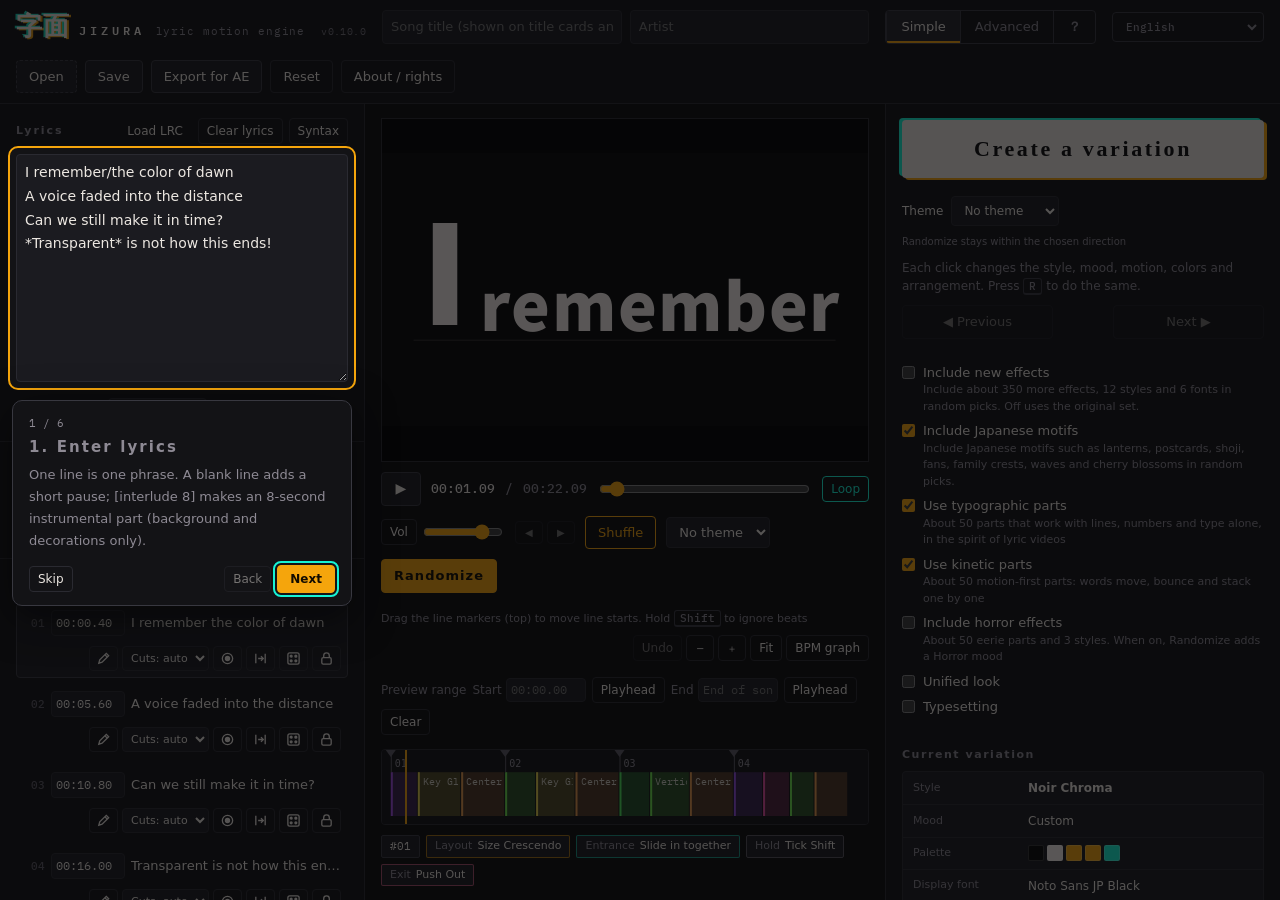
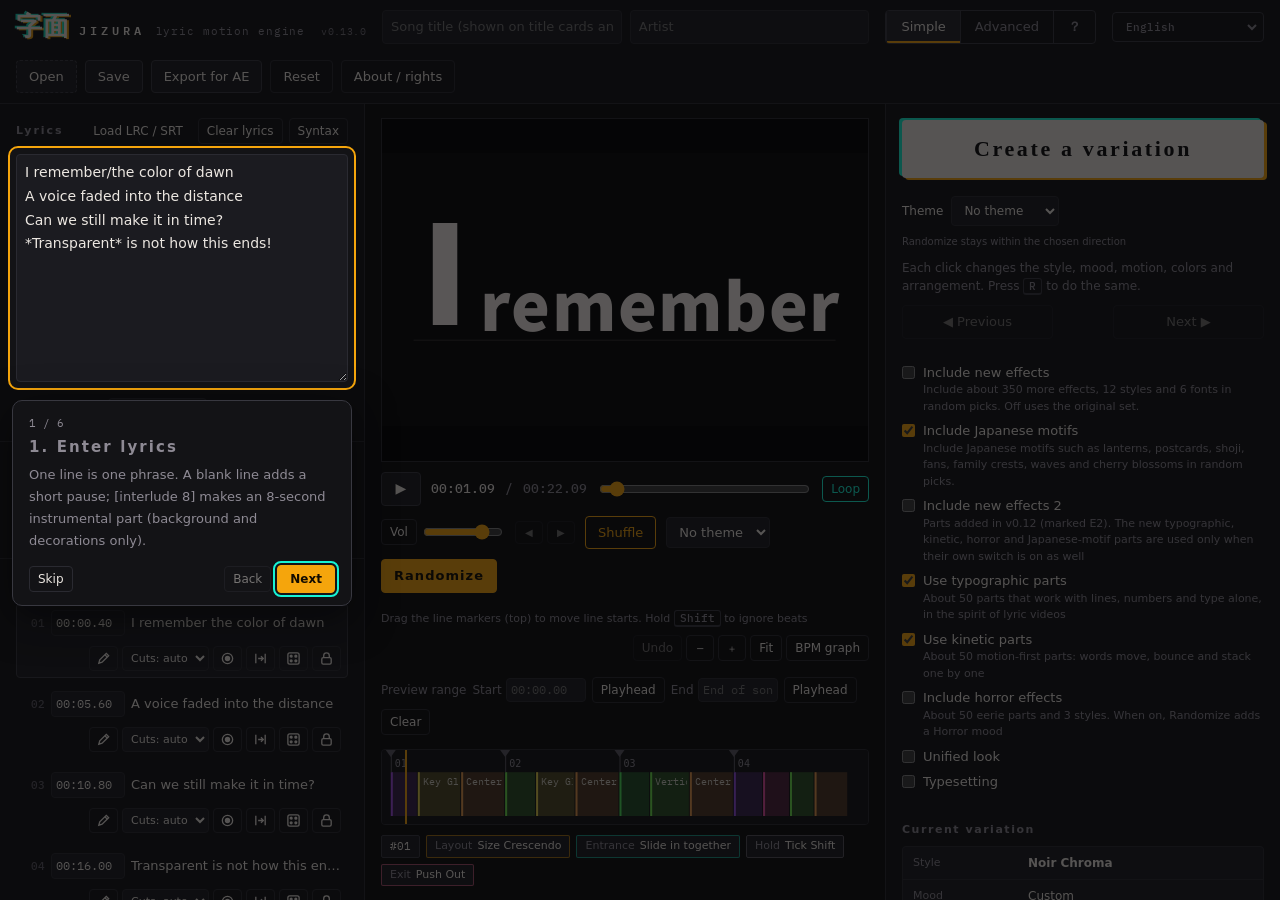
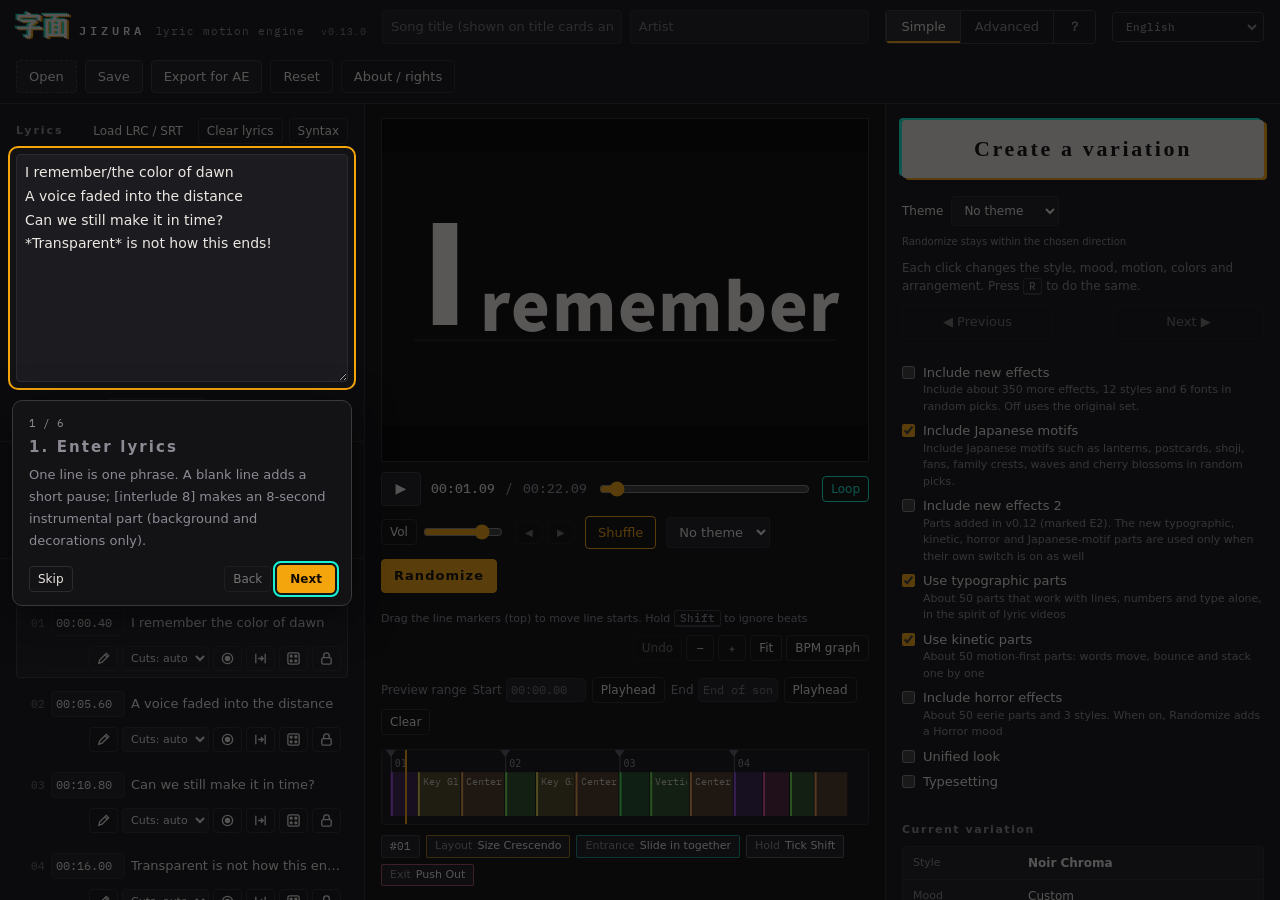
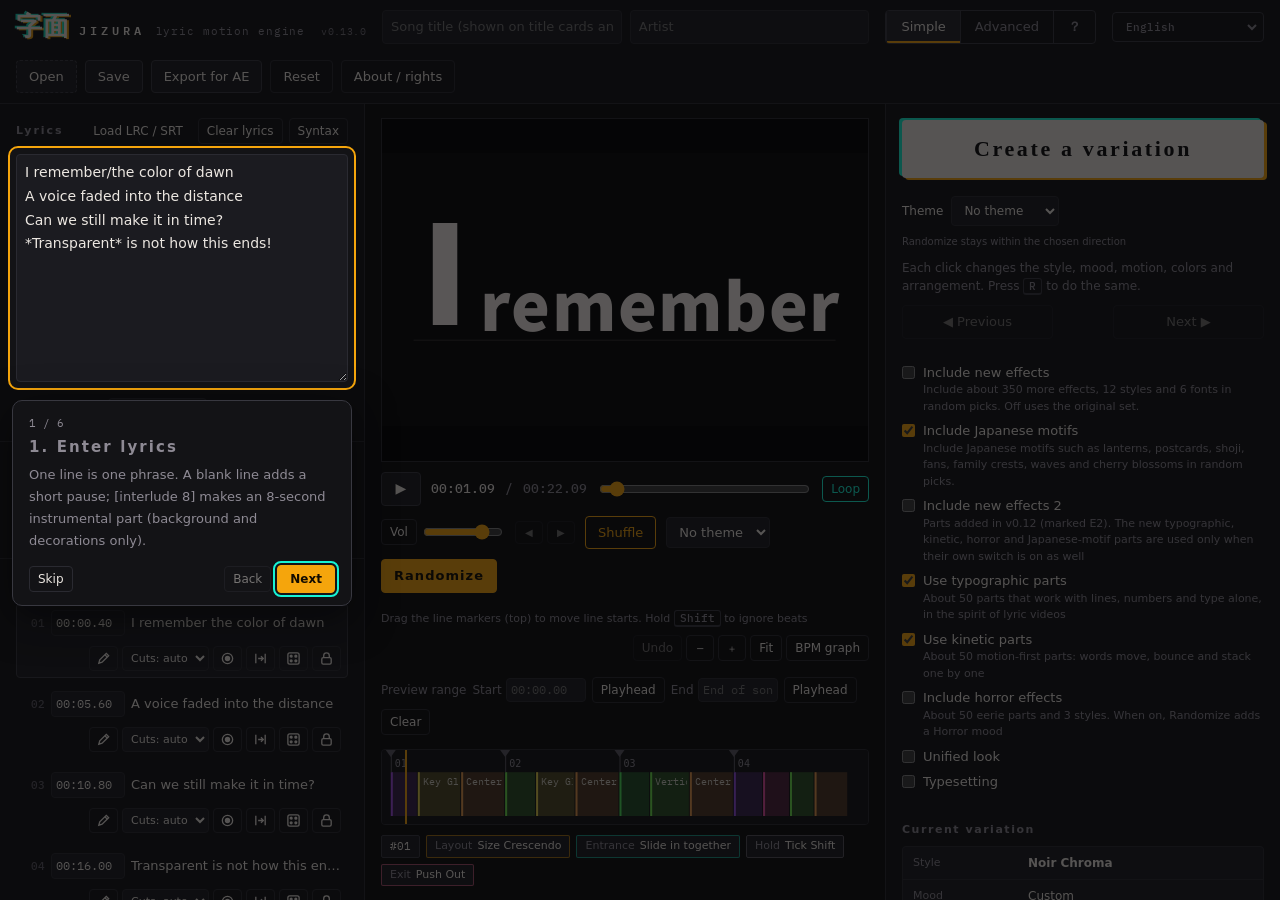
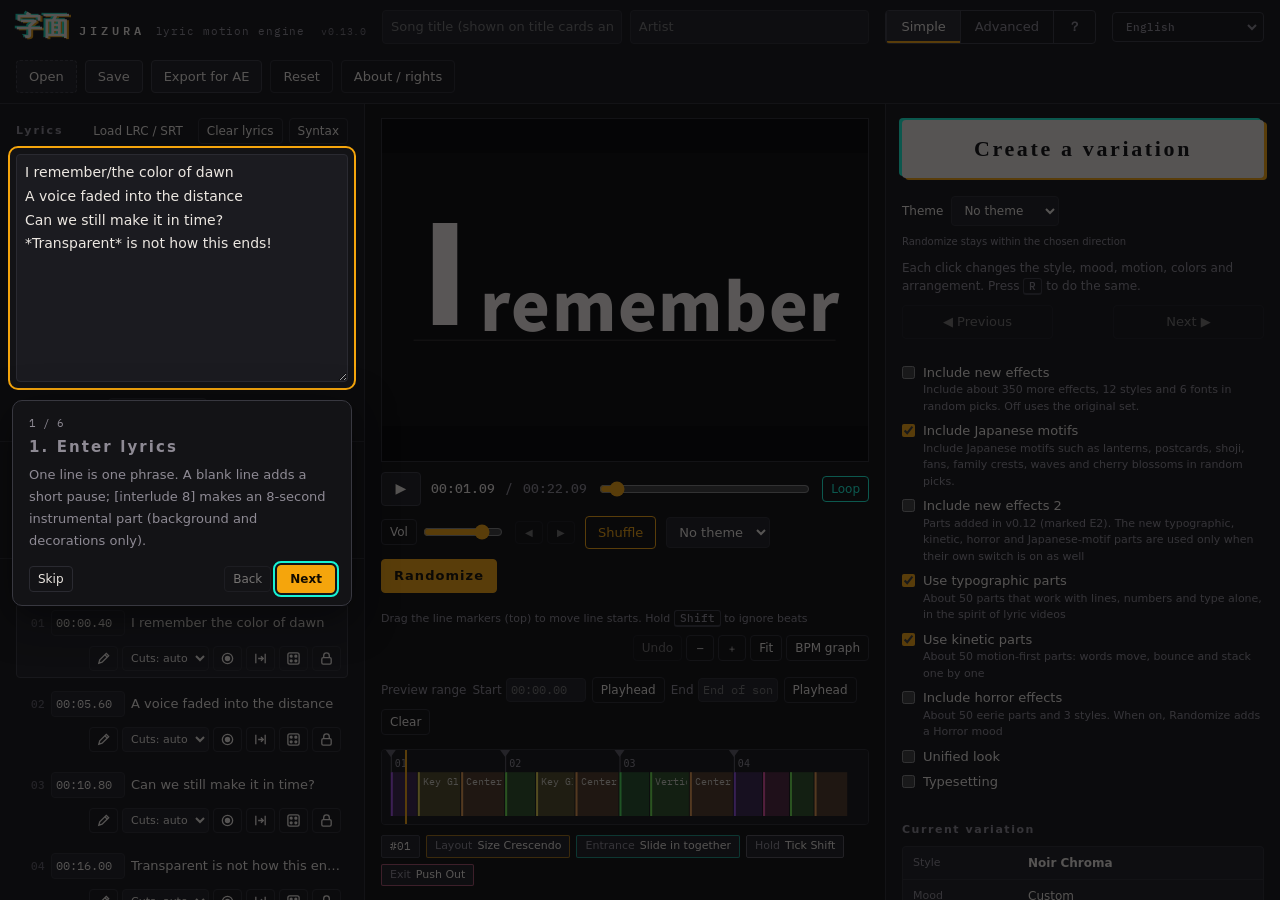
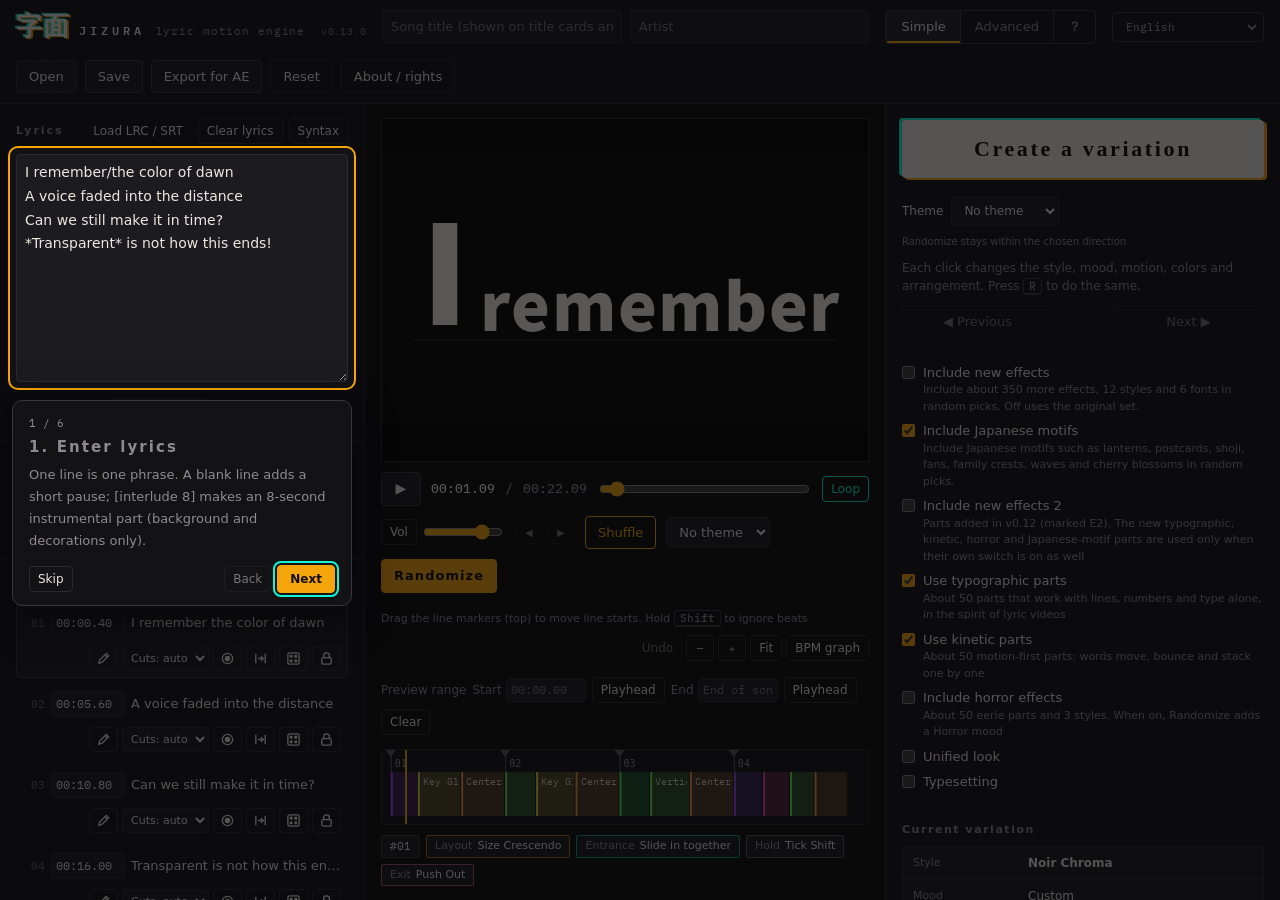
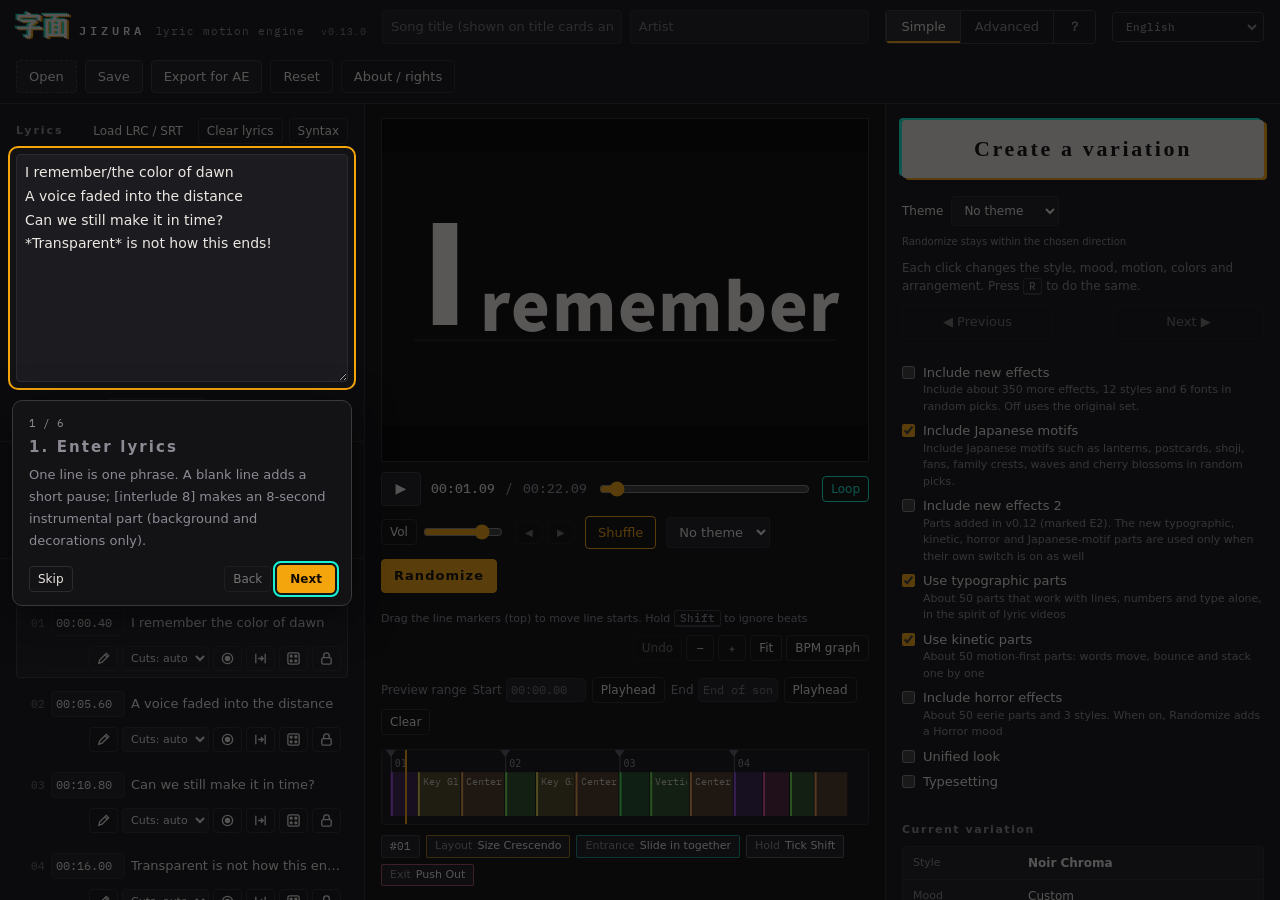
